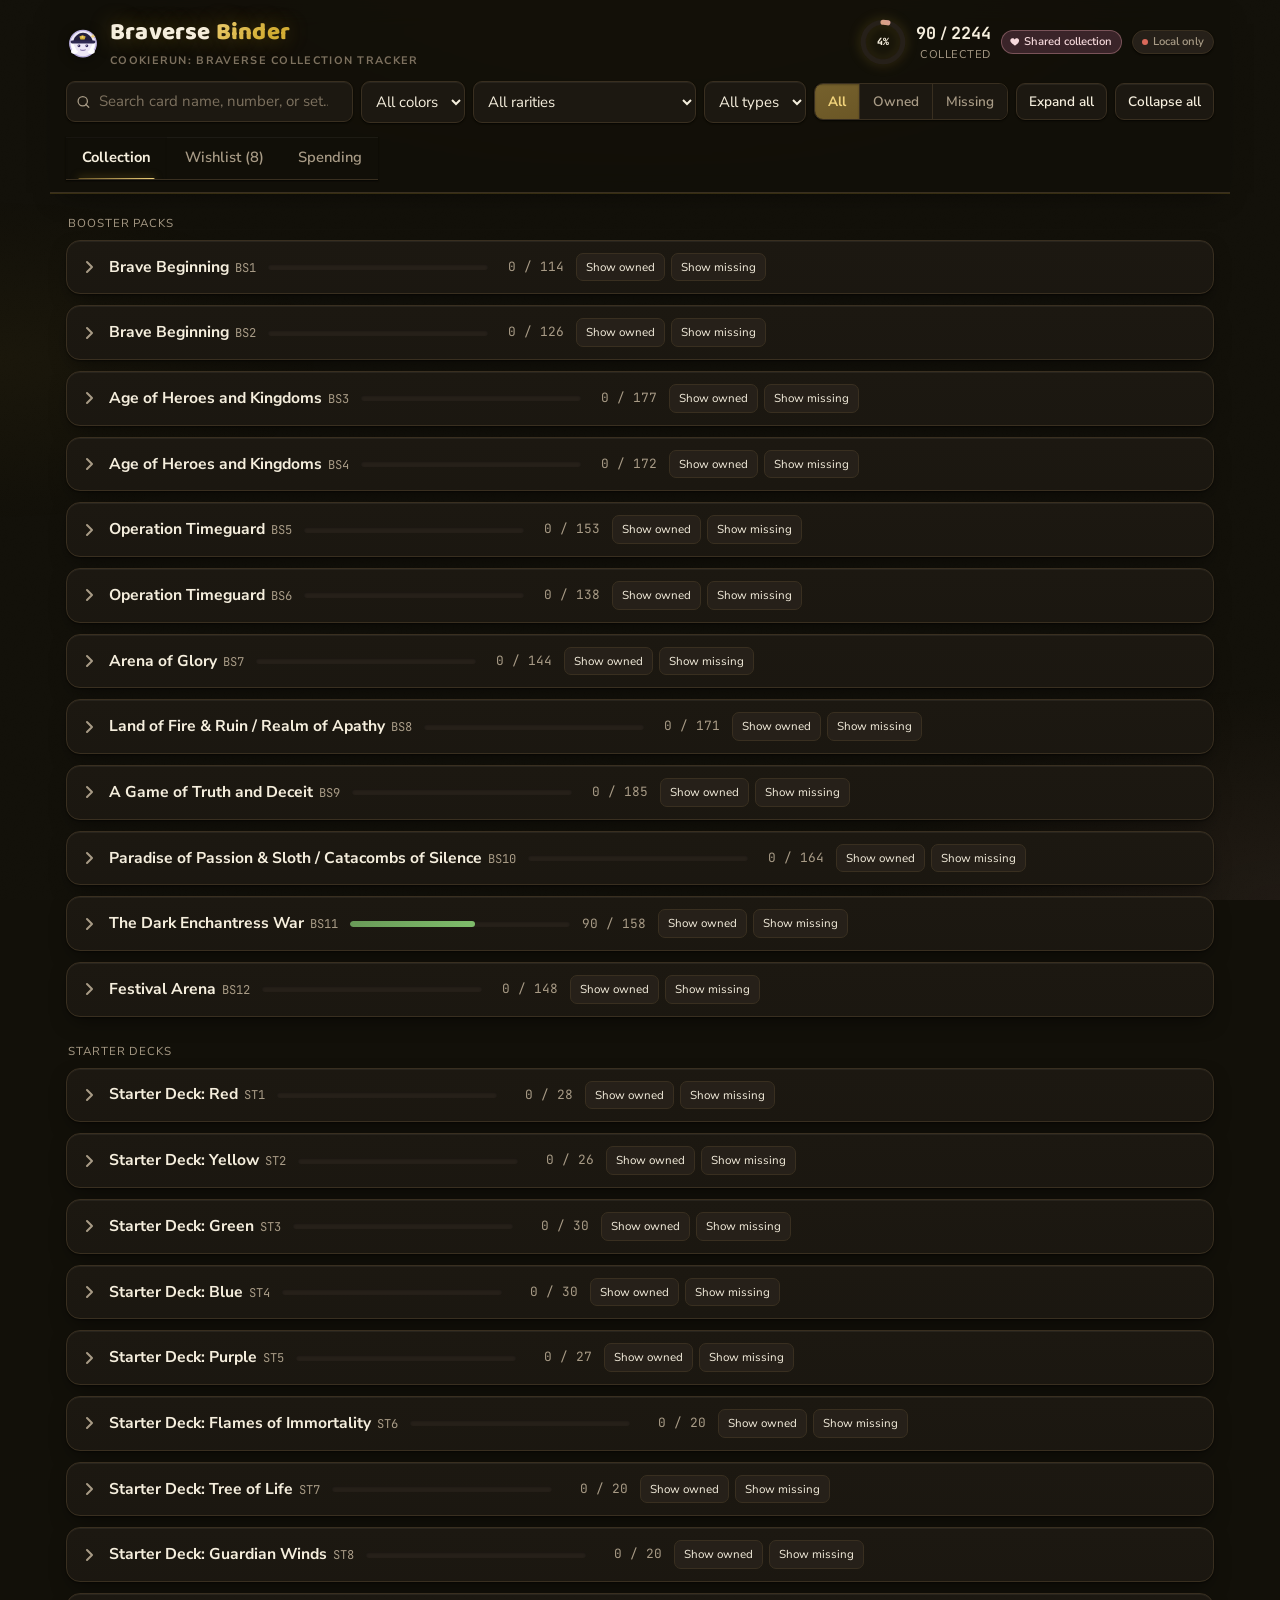
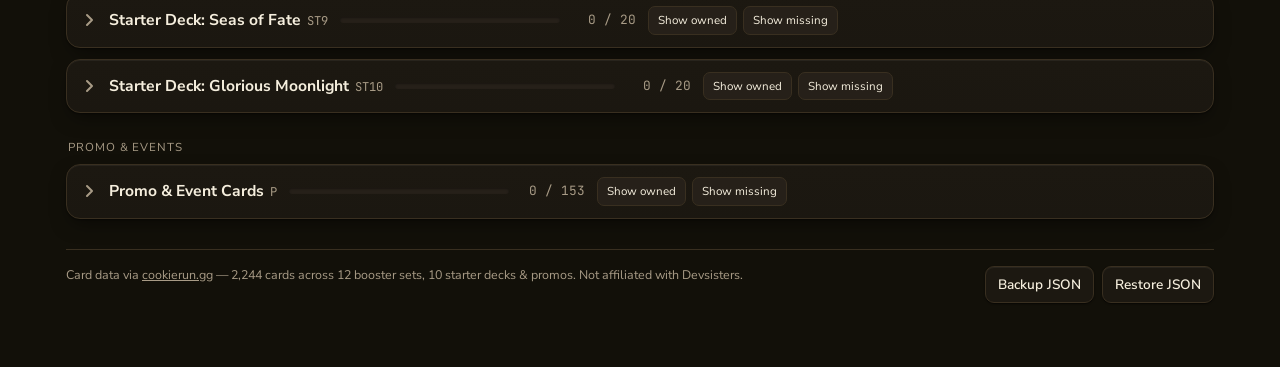
==== braverse-binder.html @ 27f6ea89 "Initial commit: Braverse Binder collection tracker CookieRun: Braverse TCG collection tracker with p" ====
<!doctype html>
<html lang="en">
<head>
<meta charset="UTF-8">
<meta name="viewport" content="width=device-width, initial-scale=1">
<title>Braverse Binder</title>
<link rel="preconnect" href="https://fonts.googleapis.com"><link rel="stylesheet" href="https://fonts.googleapis.com/css2?family=Baloo+2:wght@500;600;700;800&family=Nunito+Sans:ital,opsz,wght@0,6..12,400;0,6..12,600;0,6..12,700;0,6..12,800;1,6..12,600&family=JetBrains+Mono:wght@500;700&display=swap">
<style>
/* Braverse Binder -- a single deliberate "vault" theme: black and gold, like a
   glass display case rather than an adaptive light/dark UI. Foil and gem
   accents are designed to catch against this dark ground on purpose. */
:root {
  --bg: #121009;
  --surface: #1c1811;
  --surface-2: #262019;
  --surface-3: #2f2717;
  --ink: #f5eedd;
  --muted: #a89b86;
  --muted-2: #7d715f;
  --line: #392f20;
  --line-soft: #2a2317;
  --accent: #d4af37;
  --accent-hi: #f0d27a;
  --accent-ink: #201804;
  --accent-soft: #6b5726;
  --missing: #d9695a;
  --missing-soft: #3a201c;
  --owned: #7fbd6b;
  --owned-soft: #23301c;
  --focus: #e8c669;
  --radius: 14px;
  --radius-sm: 9px;
  --radius-lg: 18px;
  --c-red: #e0645a;
  --c-yellow: #e0aa3a;
  --c-green: #74b56a;
  --c-blue: #5f95d6;
  --c-purple: #a17ed1;
  --c-black: #7a7060;
  --c-colorless: #b3a794;
  --c-pure: #ecd88a;
  --accent-2: #d99aa0;
  --accent-2-ink: #f6d9dc;
  --accent-2-soft: #3a2429;

  /* Layered elevation system -- a soft contact shadow plus a longer, dimmer
     ambient throw, so raised surfaces read as sitting a real distance above
     the case floor rather than just outlined. Numbered by how far "up" the
     surface sits, not by which component uses it. */
  --e1: 0 1px 2px rgba(0,0,0,0.4), 0 1px 1px rgba(0,0,0,0.3);
  --e2: 0 1px 2px rgba(0,0,0,0.45), 0 8px 20px -6px rgba(0,0,0,0.55);
  --e3: 0 2px 4px rgba(0,0,0,0.4), 0 16px 36px -10px rgba(0,0,0,0.6);
  --e4: 0 4px 10px rgba(0,0,0,0.4), 0 28px 60px -16px rgba(0,0,0,0.65);
  /* A hairline top highlight, as if light is catching the top bevel of a
     glass case shelf -- inset shadows layered onto --e2/--e3 on key surfaces. */
  --sheen-top: inset 0 1px 0 rgba(255,255,255,0.05);
  --shadow: var(--e2);
  --ease-out: cubic-bezier(.16,1,.3,1);
}

* { box-sizing: border-box; }
html { color-scheme: dark; }

body {
  margin: 0;
  background: var(--bg);
  color: var(--ink);
  font-family: "Nunito Sans", -apple-system, BlinkMacSystemFont, "Segoe UI", sans-serif;
  font-size: 15px;
  line-height: 1.45;
  -webkit-font-smoothing: antialiased;
  position: relative;
}

/* A faint gold/rose glow behind the top of the page and the far corner --
   the display-case ambiance the color tokens promise but flat color alone
   doesn't deliver. Fixed and behind everything, so it never interferes
   with layout or scrolling. */
body::before {
  content: "";
  position: fixed;
  inset: 0;
  z-index: 0;
  pointer-events: none;
  background:
    radial-gradient(900px 420px at 50% -8%, color-mix(in srgb, var(--accent) 10%, transparent), transparent 62%),
    radial-gradient(700px 360px at 100% 100%, color-mix(in srgb, var(--accent-2) 7%, transparent), transparent 60%),
    radial-gradient(600px 300px at 0% 40%, color-mix(in srgb, var(--accent) 4%, transparent), transparent 55%);
}
/* A near-invisible grain over the whole case -- the difference between a
   flat color fill and something with actual material behind the glass.
   Kept extremely faint (3% opacity) so it reads as texture, not noise. */
body::after {
  content: "";
  position: fixed;
  inset: 0;
  z-index: 0;
  pointer-events: none;
  opacity: 0.035;
  mix-blend-mode: overlay;
  background-image: url("data:image/svg+xml;utf8,<svg xmlns='http://www.w3.org/2000/svg' width='180' height='180'><filter id='n'><feTurbulence type='fractalNoise' baseFrequency='0.9' numOctaves='2' stitchTiles='stitch'/><feColorMatrix type='saturate' values='0'/></filter><rect width='100%25' height='100%25' filter='url(%23n)'/></svg>");
}
#app { position: relative; z-index: 1; }

/* ---------- Scrollbar ---------- */
::selection { background: color-mix(in srgb, var(--accent) 45%, transparent); color: var(--ink); }
html { scrollbar-color: var(--surface-3) var(--bg); scrollbar-width: thin; }
::-webkit-scrollbar { width: 12px; height: 12px; }
::-webkit-scrollbar-track { background: var(--bg); }
::-webkit-scrollbar-thumb { background: var(--surface-3); border-radius: 999px; border: 3px solid var(--bg); }
::-webkit-scrollbar-thumb:hover { background: color-mix(in srgb, var(--accent-soft) 70%, var(--surface-3)); }

h1, h2, h3, .display {
  font-family: "Baloo 2", "Nunito Sans", sans-serif;
  font-weight: 700;
  text-wrap: balance;
  margin: 0;
}

.mono { font-family: "JetBrains Mono", ui-monospace, monospace; font-variant-numeric: tabular-nums; }

button, input, select { font: inherit; color: inherit; }

a { color: var(--accent-ink); }

/* ---------- Layout shell ---------- */
#app { max-width: 1180px; margin: 0 auto; padding: 0 16px 64px; }

.topbar {
  position: sticky;
  top: 0;
  z-index: 30;
  background: color-mix(in srgb, var(--bg) 86%, transparent);
  backdrop-filter: blur(14px) saturate(1.3);
  -webkit-backdrop-filter: blur(14px) saturate(1.3);
  border-bottom: 1px solid var(--line);
  /* a second, fainter gold hairline just under the main rule -- the thin
     double-rule of a display-case edge rather than a plain UI divider */
  box-shadow: 0 1px 0 color-mix(in srgb, var(--accent) 20%, transparent), 0 12px 24px -12px rgba(0,0,0,0.5);
  padding: 16px 16px 12px;
  margin: 0 -16px 22px;
}

.topbar-row {
  max-width: 1180px;
  margin: 0 auto;
  display: flex;
  align-items: center;
  gap: 16px;
  flex-wrap: wrap;
}

.brand {
  display: flex;
  align-items: center;
  gap: 10px;
  flex: 0 0 auto;
}

.brand-mark { width: 34px; height: 34px; flex: none; filter: drop-shadow(0 2px 6px rgba(0,0,0,0.45)); transition: transform 0.3s var(--ease-out); }
.brand:hover .brand-mark { transform: rotate(-6deg) scale(1.05); }

.brand-text h1 {
  font-size: 1.5rem;
  font-weight: 800;
  letter-spacing: 0.2px;
  color: var(--ink);
  text-shadow: 0 0 22px color-mix(in srgb, var(--accent) 35%, transparent);
}
.brand-text h1 .brand-accent {
  background: linear-gradient(135deg, var(--accent-hi), var(--accent) 65%);
  -webkit-background-clip: text;
  background-clip: text;
  color: transparent;
}
.brand-text .sub { font-size: 0.68rem; color: var(--muted-2); text-transform: uppercase; letter-spacing: 0.12em; font-weight: 700; margin-top: 2px; }

.progress-summary {
  display: flex;
  align-items: center;
  gap: 10px;
  margin-left: auto;
  flex: 0 0 auto;
}

.ring-wrap { position: relative; width: 46px; height: 46px; flex: none; filter: drop-shadow(0 0 6px color-mix(in srgb, var(--accent) 25%, transparent)); }
.ring { width: 100%; height: 100%; display: block; }
#ringFg { transition: stroke-dashoffset 0.5s var(--ease-out); }
.ring-pct {
  position: absolute;
  inset: 0;
  display: flex;
  align-items: center;
  justify-content: center;
  font-size: 0.62rem;
  font-weight: 800;
  color: var(--ink);
  pointer-events: none;
}

.progress-text { text-align: right; }
.progress-text .num { font-size: 1.05rem; font-weight: 700; }
.progress-text .num .mono { font-weight: 700; }
.progress-text .lbl { font-size: 0.7rem; color: var(--muted); text-transform: uppercase; letter-spacing: 0.05em; }

.sync-pill {
  font-size: 0.7rem;
  padding: 3px 9px;
  border-radius: 999px;
  background: var(--surface-2);
  border: 1px solid var(--line);
  color: var(--muted);
  white-space: nowrap;
  display: inline-flex;
  align-items: center;
  gap: 5px;
  font-weight: 600;
  box-shadow: var(--e1);
}
.sync-pill .dot { width: 6px; height: 6px; border-radius: 50%; background: var(--muted); }
.sync-pill[data-state="saved"] .dot { background: var(--owned); }
.sync-pill[data-state="saving"] .dot { background: var(--accent); animation: pulse 1s infinite ease-in-out; }
.sync-pill[data-state="local"] .dot { background: var(--missing); }
.sync-pill[data-state="viewonly"] .dot { background: var(--muted); }
@keyframes pulse { 0%,100%{opacity:1} 50%{opacity:.35} }

.couple-pill {
  font-size: 0.7rem;
  padding: 3px 9px 3px 8px;
  border-radius: 999px;
  background: var(--accent-2-soft);
  border: 1px solid color-mix(in srgb, var(--accent-2) 40%, transparent);
  color: var(--accent-2-ink);
  white-space: nowrap;
  display: inline-flex;
  align-items: center;
  gap: 4px;
  font-weight: 600;
}
.couple-pill svg { width: 10px; height: 10px; flex: none; }

.controls {
  max-width: 1180px;
  margin: 12px auto 0;
  display: flex;
  gap: 8px;
  flex-wrap: wrap;
  align-items: center;
}

.search-wrap { position: relative; flex: 1 1 220px; min-width: 160px; }
.search-wrap svg { position: absolute; left: 10px; top: 50%; transform: translateY(-50%); width: 15px; height: 15px; color: var(--muted); }
#search {
  width: 100%;
  padding: 9px 10px 9px 32px;
  border-radius: var(--radius-sm);
  border: 1px solid var(--line);
  background: var(--surface);
  color: var(--ink);
  box-shadow: var(--e1), var(--sheen-top);
  transition: border-color 0.15s var(--ease-out), box-shadow 0.15s var(--ease-out);
}
#search::placeholder { color: var(--muted-2); }
#search:hover { border-color: color-mix(in srgb, var(--accent) 35%, var(--line)); }
#search:focus-visible { outline: none; border-color: color-mix(in srgb, var(--accent) 55%, var(--line)); box-shadow: var(--e1), var(--sheen-top), 0 0 0 3px color-mix(in srgb, var(--focus) 22%, transparent); }

select.filter {
  padding: 9px 10px;
  border-radius: var(--radius-sm);
  border: 1px solid var(--line);
  background: var(--surface);
  color: var(--ink);
  cursor: pointer;
  box-shadow: var(--e1), var(--sheen-top);
  transition: border-color 0.15s var(--ease-out), box-shadow 0.15s var(--ease-out);
}
select.filter:hover { border-color: color-mix(in srgb, var(--accent) 35%, var(--line)); }
select.filter:focus-visible { outline: none; border-color: color-mix(in srgb, var(--accent) 55%, var(--line)); box-shadow: var(--e1), var(--sheen-top), 0 0 0 3px color-mix(in srgb, var(--focus) 22%, transparent); }

.seg {
  display: inline-flex;
  border: 1px solid var(--line);
  border-radius: var(--radius-sm);
  overflow: hidden;
  box-shadow: var(--e1), var(--sheen-top);
}
.seg button {
  border: none;
  background: var(--surface);
  color: var(--muted);
  padding: 8px 13px;
  cursor: pointer;
  border-right: 1px solid var(--line);
  font-size: 0.85rem;
  font-weight: 600;
  position: relative;
  transition: background-color 0.15s var(--ease-out), color 0.15s var(--ease-out);
}
.seg button:last-child { border-right: none; }
.seg button:hover { background: var(--surface-2); color: var(--ink); }
.seg button[aria-pressed="true"] {
  background: linear-gradient(160deg, color-mix(in srgb, var(--accent-soft) 92%, var(--accent-hi) 8%), var(--accent-soft));
  color: var(--accent-hi);
  font-weight: 700;
  box-shadow: inset 0 1px 2px rgba(0,0,0,0.25);
}
.seg button[aria-pressed="true"]:hover { background: color-mix(in srgb, var(--accent-soft) 85%, white 15%); }
.seg button:active { background: color-mix(in srgb, var(--accent-soft) 70%, black 10%); }
.seg button:focus-visible { outline: 2px solid var(--focus); outline-offset: -2px; }

.iconbtn {
  border: 1px solid var(--line);
  background: var(--surface);
  border-radius: var(--radius-sm);
  padding: 8px 12px;
  cursor: pointer;
  font-size: 0.85rem;
  font-weight: 600;
  display: inline-flex;
  align-items: center;
  gap: 6px;
  color: var(--ink);
  box-shadow: var(--e1), var(--sheen-top);
  transition: background-color 0.15s var(--ease-out), border-color 0.15s var(--ease-out), transform 0.15s var(--ease-out), box-shadow 0.2s var(--ease-out);
}
.iconbtn:hover { background: var(--surface-2); border-color: color-mix(in srgb, var(--accent) 40%, var(--line)); transform: translateY(-1px); box-shadow: var(--e2), var(--sheen-top); }
.iconbtn:active { transform: translateY(0) scale(0.98); box-shadow: var(--e1); background: var(--surface); }
.iconbtn:focus-visible { outline: none; box-shadow: var(--e1), 0 0 0 3px color-mix(in srgb, var(--focus) 25%, transparent); }

.iconbtn.accent {
  background: linear-gradient(160deg, var(--accent-hi), var(--accent) 65%);
  border-color: color-mix(in srgb, var(--accent) 70%, black 10%);
  color: var(--accent-ink);
  font-weight: 700;
  box-shadow: var(--e1), inset 0 1px 0 rgba(255,255,255,0.35);
}
.iconbtn.accent:hover { background: linear-gradient(160deg, color-mix(in srgb, var(--accent-hi) 108%, white), var(--accent-hi) 65%); border-color: color-mix(in srgb, var(--accent) 80%, black 5%); box-shadow: var(--e2), 0 6px 18px color-mix(in srgb, var(--accent) 45%, transparent), inset 0 1px 0 rgba(255,255,255,0.4); }
.iconbtn.accent:active { background: color-mix(in srgb, var(--accent) 82%, black 10%); box-shadow: var(--e1); }

/* ---------- Backup modal ---------- */
.modal-overlay {
  position: fixed;
  inset: 0;
  background: rgba(8, 6, 4, 0.78);
  backdrop-filter: blur(3px);
  -webkit-backdrop-filter: blur(3px);
  display: flex;
  align-items: center;
  justify-content: center;
  padding: 20px;
  z-index: 100;
  animation: modal-fade 0.2s var(--ease-out);
}
@keyframes modal-fade { from { opacity: 0; } to { opacity: 1; } }
.modal-overlay[hidden] { display: none; }
.modal {
  background: linear-gradient(180deg, var(--surface-2) 0%, var(--surface) 100%);
  border: 1px solid var(--line);
  border-radius: var(--radius-lg);
  box-shadow: var(--e4), var(--sheen-top);
  width: 100%;
  max-width: 520px;
  padding: 24px;
  display: flex;
  flex-direction: column;
  gap: 12px;
  animation: modal-pop 0.25s var(--ease-out);
}
@keyframes modal-pop { from { opacity: 0; transform: translateY(10px) scale(0.98); } to { opacity: 1; transform: translateY(0) scale(1); } }
.modal-head { display: flex; align-items: flex-start; justify-content: space-between; gap: 12px; }
.modal-head h2 { margin: 0; font-family: "Baloo 2", sans-serif; font-size: 1.05rem; color: var(--ink); }
.modal-close {
  background: none;
  border: none;
  color: var(--muted);
  font-size: 1.3rem;
  line-height: 1;
  cursor: pointer;
  padding: 2px 8px;
  border-radius: var(--radius-sm);
  transition: background-color 0.15s ease, color 0.15s ease;
}
.modal-close:hover { background: var(--surface-2); color: var(--ink); }
.modal-close:focus-visible { outline: 2px solid var(--focus); outline-offset: 1px; }
.modal-sub { margin: 0; font-size: 0.85rem; color: var(--muted); line-height: 1.5; }
.modal-textarea {
  width: 100%;
  min-height: 160px;
  resize: vertical;
  background: var(--bg);
  color: var(--ink);
  border: 1px solid var(--line);
  border-radius: var(--radius-sm);
  padding: 10px 12px;
  font-family: "JetBrains Mono", monospace;
  font-size: 0.78rem;
  line-height: 1.5;
}
.modal-textarea:focus-visible { outline: 2px solid var(--focus); outline-offset: 1px; }
.modal-actions { display: flex; justify-content: flex-end; gap: 8px; }

/* ---------- Groups & sets ---------- */
.group-label {
  font-size: 0.72rem;
  text-transform: uppercase;
  letter-spacing: 0.08em;
  color: var(--muted);
  margin: 26px 2px 8px;
}
.group-label:first-of-type { margin-top: 8px; }

.set {
  background: linear-gradient(180deg, var(--surface) 0%, color-mix(in srgb, var(--surface) 96%, black 4%) 100%);
  border: 1px solid var(--line);
  border-radius: var(--radius);
  margin-bottom: 11px;
  box-shadow: var(--e2), var(--sheen-top);
  overflow: hidden;
  transition: box-shadow 0.25s var(--ease-out), border-color 0.25s var(--ease-out);
}
.set:hover { box-shadow: var(--e3), var(--sheen-top); }
.set.complete {
  border-color: color-mix(in srgb, var(--accent-2) 40%, var(--line));
  box-shadow: var(--e2), var(--sheen-top), 0 0 0 1px color-mix(in srgb, var(--accent-2) 30%, transparent);
}
.set.complete:hover { box-shadow: var(--e3), var(--sheen-top), 0 0 0 1px color-mix(in srgb, var(--accent-2) 35%, transparent); }

.set-head {
  display: flex;
  align-items: center;
  gap: 12px;
  padding: 12px 14px;
  cursor: pointer;
  user-select: none;
  transition: background-color 0.15s ease;
}
.set-head:hover { background: var(--surface-2); }
.set-head:active { background: color-mix(in srgb, var(--surface-2) 80%, black 8%); }
.set-head:focus-visible { outline: 2px solid var(--focus); outline-offset: -2px; }

.chevron { width: 16px; height: 16px; flex: none; color: var(--muted); transition: transform 0.15s ease; }
.set.open .chevron { transform: rotate(90deg); }

.set-title { font-weight: 700; font-size: 0.98rem; }
.set-code { color: var(--muted); font-size: 0.76rem; margin-left: 6px; }

.set-complete-badge {
  display: none;
  align-items: center;
  gap: 4px;
  font-size: 0.66rem;
  font-weight: 700;
  letter-spacing: 0.02em;
  padding: 2px 8px;
  border-radius: 999px;
  margin-left: 8px;
  background: color-mix(in srgb, var(--accent-2) 20%, var(--surface));
  color: var(--accent-2-ink);
  border: 1px solid color-mix(in srgb, var(--accent-2) 45%, transparent);
  white-space: nowrap;
}
.set-complete-badge svg { width: 9px; height: 9px; flex: none; }
.set.complete .set-complete-badge { display: inline-flex; }

.set-bar-wrap { flex: 1 1 140px; max-width: 220px; }
.set-bar { height: 6px; border-radius: 999px; background: var(--surface-2); overflow: hidden; box-shadow: inset 0 1px 2px rgba(0,0,0,0.35); }
.set-bar > span { display: block; height: 100%; background: linear-gradient(90deg, color-mix(in srgb, var(--owned) 80%, black 10%), var(--owned)); border-radius: inherit; transition: width 0.35s var(--ease-out); }

.set-count { font-size: 0.8rem; color: var(--muted); white-space: nowrap; min-width: 64px; text-align: right; }

.set-actions { display: flex; gap: 6px; flex: none; }
.set-actions button {
  border: 1px solid var(--line);
  background: var(--surface-2);
  color: var(--ink);
  border-radius: 7px;
  padding: 5px 9px;
  font-size: 0.72rem;
  cursor: pointer;
  transition: background-color 0.15s ease, color 0.15s ease, border-color 0.15s ease, transform 0.12s ease;
}
.set-actions button:hover { background: var(--accent-soft); color: var(--accent-ink); border-color: transparent; transform: translateY(-1px); }
.set-actions button:active { transform: translateY(0); background: color-mix(in srgb, var(--accent-soft) 75%, black 10%); }
.set-actions button:focus-visible { outline: 2px solid var(--focus); outline-offset: 1px; }

.set-body { display: none; border-top: 1px solid var(--line); padding: 12px 14px 14px; }
.set.open .set-body { display: block; }

.card-grid {
  display: grid;
  grid-template-columns: repeat(auto-fill, minmax(118px, 1fr));
  gap: 8px;
}

.card-tile-wrap { transition: transform 0.22s var(--ease-out); perspective: 700px; }
.card-tile-wrap:hover { transform: translateY(-4px); }
.card-tile-wrap:has(.card-tile:active) { transform: translateY(-1px) scale(0.98); }

/* Subtle cursor-tracked 3D tilt on the rarest tier -- pairs with the foil
   sheen below so a legendary pull actually feels handled, not just clicked.
   --rx/--ry are set by wireFoilTracking() in app.js on pointermove and
   reset to 0deg on pointerout, so the card settles back flat when the
   cursor leaves. */
.card-tile[data-tier="high"] {
  transform: rotateX(var(--rx, 0deg)) rotateY(var(--ry, 0deg));
  transition: box-shadow 0.18s ease, border-color 0.18s ease, transform 0.18s ease-out;
}

.card-tile {
  position: relative;
  width: 100%;
  height: 100%;
  border: 1px solid var(--line);
  border-radius: 10px;
  background: var(--surface-2);
  padding: 0 0 8px;
  cursor: pointer;
  text-align: left;
  display: flex;
  flex-direction: column;
  gap: 3px;
  overflow: hidden;
  box-shadow: var(--e1);
  transition: box-shadow 0.2s var(--ease-out), border-color 0.2s var(--ease-out);
}
.card-tile-wrap:hover .card-tile { box-shadow: var(--e3); }
.card-tile:focus-visible { outline: none; box-shadow: var(--e2), 0 0 0 3px color-mix(in srgb, var(--focus) 30%, transparent); }
.card-tile[data-owned="true"] {
  background: var(--owned-soft);
  border-color: color-mix(in srgb, var(--owned) 45%, var(--line));
}
.card-tile[data-owned="true"] .tile-art { filter: none; }
/* A missing card reads like an empty binder pocket -- dimmed and desaturated
   rather than shown in full color -- so a page of cards separates owned
   from not-yet at a glance. Hovering lifts the dimming slightly, like
   tilting the pocket toward the light to check what's meant to go there. */
.card-tile:not([data-owned="true"]) .tile-art img {
  filter: grayscale(55%) brightness(0.76) contrast(0.96);
  transition: filter 0.25s ease;
}
.card-tile-wrap:hover .card-tile:not([data-owned="true"]) .tile-art img {
  filter: grayscale(30%) brightness(0.92) contrast(0.98);
}
.card-tile:not([data-owned="true"]) .tile-art { box-shadow: inset 0 0 0 1px rgba(0,0,0,0.3); }

/* A wishlisted card gets a pink border -- the same rose the heart badge
   already turns when it's tapped -- so a wanted card stands out in the grid
   at a glance, not just via the small corner icon. Outranks the plain and
   owned-state border colors above by specificity; on a UR+ tile this paints
   right at the card's own edge, layered just inside the rainbow rarity ring
   below, so both signals -- "rare" and "wanted" -- read at once. */
.card-tile-wrap:has(.tile-wish[data-wished="true"]) .card-tile {
  border-color: var(--accent-2);
}

/* Foil sheen for the top rarity tiers -- a diagonal sweep that catches on hover,
   so pulling (or hunting) a high-tier card reads as an occasion, not a checkbox. */
.card-tile[data-tier="high"][data-owned="true"] {
  box-shadow: 0 0 0 1px color-mix(in srgb, var(--accent) 55%, transparent);
}
.card-tile-wrap:hover .card-tile[data-tier="high"][data-owned="true"] {
  box-shadow: 0 0 0 1px color-mix(in srgb, var(--accent) 65%, transparent), 0 10px 24px color-mix(in srgb, var(--accent) 28%, transparent);
}
.card-tile[data-tier="high"] .tile-art { position: relative; }
/* Cursor-tracked holo spot -- follows the pointer (set as --mx/--my by JS)
   like light catching real foil as the card tilts. Sits under the diagonal
   sweep below, which still plays on hover regardless of pointer position. */
.card-tile[data-tier="high"] .tile-art::before {
  content: "";
  position: absolute; inset: 0;
  background: radial-gradient(90px 90px at var(--mx, 50%) var(--my, 50%), rgba(255,255,255,0.55), transparent 62%);
  opacity: 0;
  mix-blend-mode: overlay;
  pointer-events: none;
  transition: opacity 0.25s ease;
}
.card-tile-wrap:hover .card-tile[data-tier="high"] .tile-art::before { opacity: 1; }
.card-tile[data-tier="high"] .tile-art::after {
  content: "";
  position: absolute; inset: 0;
  background: linear-gradient(115deg, transparent 25%, rgba(255,255,255,0.65) 42%, rgba(255,255,255,0.15) 50%, transparent 65%);
  background-size: 240% 240%;
  background-position: 130% 130%;
  opacity: 0;
  mix-blend-mode: overlay;
  pointer-events: none;
  transition: opacity 0.22s ease, background-position 0.7s ease;
}
.card-tile-wrap:hover .card-tile[data-tier="high"] .tile-art::after {
  opacity: 1;
  background-position: -30% -30%;
}

/* Rainbow glow border for UR-and-above rarities -- a signal a lower tier
   never gets, so a legendary-or-better card reads as special from across a
   full page before you even check the rarity glyph, owned or not. The ring
   replaces the plain dark border every other card keeps below it. It's
   static at rest and only spins (a simple hue-rotate sweep) on the one tile
   you're actually hovering or keyboard-focusing -- up to ~450 of these can
   be on screen at once with "Expand all", and animating all of them
   simultaneously would be a lot of moving color for very little payoff. */
.card-tile[data-tier="high"] { border-color: transparent; }
.card-tile-wrap:has(.card-tile[data-tier="high"])::before,
.card-tile-wrap:has(.card-tile[data-tier="high"])::after {
  content: "";
  position: absolute;
  pointer-events: none;
  background: conic-gradient(from 0deg, #ff5f6d, #ffb648, #f4e04d, #6ee7a0, #4fc3f7, #a78bfa, #ff5f6d);
}
.card-tile-wrap:has(.card-tile[data-tier="high"])::before {
  inset: -2px;
  border-radius: 12px;
  padding: 2px;
  -webkit-mask: linear-gradient(#000 0 0) content-box, linear-gradient(#000 0 0);
  -webkit-mask-composite: xor;
  mask: linear-gradient(#000 0 0) content-box, linear-gradient(#000 0 0);
  mask-composite: exclude;
  opacity: 0.55;
  transition: opacity 0.25s ease;
}
.card-tile-wrap:has(.card-tile[data-tier="high"])::after {
  inset: -5px;
  border-radius: 15px;
  filter: blur(6px);
  opacity: 0.25;
  z-index: -1;
  transition: opacity 0.25s ease;
}
/* Owned rares get the fullest, brightest ring -- missing ones stay a little
   quieter (echoing the dimmed art on a missing tile) but still catch the eye
   as something worth hunting. */
.card-tile-wrap:has(.card-tile[data-tier="high"][data-owned="true"])::before { opacity: 0.95; }
.card-tile-wrap:has(.card-tile[data-tier="high"][data-owned="true"])::after { opacity: 0.5; }
.card-tile-wrap:hover:has(.card-tile[data-tier="high"])::before,
.card-tile-wrap:has(.card-tile[data-tier="high"]:focus-visible)::before {
  opacity: 1;
  animation: rainbow-spin 3s linear infinite;
}
.card-tile-wrap:hover:has(.card-tile[data-tier="high"])::after,
.card-tile-wrap:has(.card-tile[data-tier="high"]:focus-visible)::after {
  opacity: 0.6;
  animation: rainbow-spin-blur 3s linear infinite;
}
@keyframes rainbow-spin { to { filter: hue-rotate(360deg); } }
@keyframes rainbow-spin-blur { to { filter: blur(6px) hue-rotate(360deg); } }

.tile-art {
  width: 100%;
  aspect-ratio: 80 / 111;
  background: var(--line);
  overflow: hidden;
}
.tile-art img { width: 100%; height: 100%; object-fit: cover; display: block; }
.tile-art-empty {
  display: flex; align-items: center; justify-content: center;
  color: rgba(255,255,255,0.85); font-family: "Baloo 2", sans-serif; font-weight: 700; font-size: 1.6rem;
}

.tile-num { font-size: 0.65rem; color: var(--muted); padding: 6px 8px 0; display: flex; align-items: center; justify-content: space-between; gap: 4px; }
.tile-rarity-glyph { width: 9px; height: 9px; flex: none; }
.tile-rarity-glyph[data-tier="low"] { color: var(--muted); opacity: 0.55; }
.tile-rarity-glyph[data-tier="mid"] { color: var(--accent-soft); }
.tile-rarity-glyph[data-tier="high"] { color: var(--accent); filter: drop-shadow(0 0 2px color-mix(in srgb, var(--accent) 65%, transparent)); }
.tile-check {
  position: absolute; top: 6px; right: 6px;
  width: 19px; height: 19px; border-radius: 6px; border: 1.5px solid rgba(255,255,255,0.85);
  background: rgba(59,42,34,0.45); backdrop-filter: blur(2px);
  flex: none; display: flex; align-items: center; justify-content: center;
  box-shadow: 0 1px 3px rgba(0,0,0,0.25);
}
.card-tile[data-owned="true"] .tile-check { background: var(--owned); border-color: var(--owned); }
.tile-check svg { width: 12px; height: 12px; color: #fff; opacity: 0; }
.card-tile[data-owned="true"] .tile-check svg { opacity: 1; }

.card-tile-wrap { position: relative; }
.tile-wish {
  position: absolute; top: 6px; left: 6px; z-index: 2;
  width: 19px; height: 19px; border-radius: 6px; border: 1.5px solid rgba(255,255,255,0.85);
  background: rgba(59,42,34,0.45); backdrop-filter: blur(2px);
  padding: 0; margin: 0; cursor: pointer;
  display: flex; align-items: center; justify-content: center;
  box-shadow: 0 1px 3px rgba(0,0,0,0.25);
  color: #fff;
  transition: filter 0.12s ease, transform 0.12s ease, background-color 0.15s ease, border-color 0.15s ease;
}
.tile-wish svg { width: 11px; height: 11px; }
.tile-wish[data-wished="true"] { background: var(--accent-2); border-color: var(--accent-2); }
.tile-wish:hover { filter: brightness(1.15); transform: scale(1.12); }
.tile-wish:not([data-wished="true"]):hover { color: #ffd7dd; }
.tile-wish:active { transform: scale(0.92); }
.tile-wish:focus-visible { outline: 2px solid var(--focus); outline-offset: 1px; }

.card-tile:disabled,
.tile-wish:disabled,
.set-actions button:disabled,
.spend-row-del:disabled,
.spend-add-btn:disabled,
#importBtn:disabled {
  opacity: 0.5;
  cursor: not-allowed;
}
.field input:disabled { opacity: 0.6; cursor: not-allowed; }

.tile-name {
  font-size: 0.8rem; font-weight: 700; line-height: 1.25; padding: 0 8px;
  display: -webkit-box; -webkit-line-clamp: 2; -webkit-box-orient: vertical;
  overflow: hidden;
}

.tile-tags { display: flex; align-items: center; gap: 5px; margin-top: auto; flex-wrap: wrap; padding: 0 8px; }
.pip { width: 9px; height: 9px; border-radius: 50%; flex: none; box-shadow: 0 0 0 1px rgba(242,234,217,0.18); }
.rarity-pill {
  font-size: 0.62rem; font-weight: 700; letter-spacing: 0.02em;
  padding: 1.5px 6px; border-radius: 999px; background: var(--surface); border: 1px solid var(--line); color: var(--muted);
}
.rarity-pill[data-tier="high"] { color: var(--accent-ink); background: var(--accent-soft); border-color: transparent; }
.type-tag { font-size: 0.62rem; color: var(--muted); text-transform: capitalize; }

.empty-note { color: var(--muted); font-size: 0.85rem; padding: 8px 2px; }

/* ---------- Set-complete celebration ---------- */
.confetti-burst { position: fixed; width: 0; height: 0; pointer-events: none; z-index: 150; }
.confetti-piece {
  position: absolute; top: 0; left: 0;
  width: 6px; height: 6px; border-radius: 1px;
  animation: confetti-pop 0.8s ease-out forwards;
  animation-delay: var(--delay, 0ms);
}
@keyframes confetti-pop {
  0% { transform: translate(0, 0) rotate(0deg); opacity: 1; }
  100% { transform: translate(var(--dx, 0), var(--dy, -40px)) rotate(var(--dr, 180deg)); opacity: 0; }
}

/* ---------- Wishlist summary ---------- */
.wishlist-summary { margin-top: 30px; padding-top: 18px; border-top: 1px dashed var(--line); }
.wishlist-summary-head { display: flex; align-items: baseline; justify-content: space-between; gap: 10px; margin-bottom: 4px; }
.wishlist-summary-head .group-label { margin: 0; }
.wishlist-summary-count { font-size: 0.76rem; color: var(--muted); }
.wishlist-summary-note { font-size: 0.8rem; color: var(--muted); margin-bottom: 12px; }

footer {
  max-width: 1180px; margin: 30px auto 0; padding-top: 16px; border-top: 1px solid var(--line);
  color: var(--muted); font-size: 0.78rem; display: flex; justify-content: space-between; gap: 12px; flex-wrap: wrap;
}
footer a { color: var(--muted); text-decoration: underline; }

.io-actions { display:flex; gap:8px; }

/* ---------- Page transitions ---------- */
.page-enter { animation: page-fade-in 0.3s cubic-bezier(.22,.8,.4,1); }
@keyframes page-fade-in {
  from { opacity: 0; transform: translateY(8px); }
  to { opacity: 1; transform: translateY(0); }
}

/* ---------- View tabs ---------- */
/* Page-level navigation reads differently from a filter chip row: an
   underline indicator rather than a filled pill, so Collection / Wishlist /
   Spending feel like the app's actual pages rather than another toggle. */
.view-tabs {
  margin: 14px auto 0;
  max-width: 1180px;
  border: none;
  border-bottom: 1px solid var(--line);
  border-radius: 0;
  background: none;
  gap: 2px;
}
.view-tabs button {
  font-weight: 600;
  font-size: 0.92rem;
  padding: 10px 16px 11px;
  border-right: none;
  border-radius: 0;
  background: transparent;
  position: relative;
  color: var(--muted);
  transition: color 0.15s var(--ease-out);
}
.view-tabs button::after {
  content: "";
  position: absolute; left: 12px; right: 12px; bottom: -1px;
  height: 2px; border-radius: 2px 2px 0 0;
  background: transparent;
  box-shadow: none;
  transition: background-color 0.2s var(--ease-out), box-shadow 0.2s var(--ease-out), transform 0.2s var(--ease-out);
  transform: scaleX(0.6);
}
.view-tabs button:hover { color: var(--ink); background: transparent; }
.view-tabs button[aria-pressed="true"] { color: var(--ink); background: transparent; font-weight: 700; }
.view-tabs button[aria-pressed="true"]::after {
  background: linear-gradient(90deg, var(--accent-soft), var(--accent-hi));
  box-shadow: 0 0 8px color-mix(in srgb, var(--accent) 55%, transparent);
  transform: scaleX(1);
}
.view-tabs button:active { background: transparent; }

/* ---------- Spending: KPIs ---------- */
.spend-kpis {
  display: grid;
  grid-template-columns: repeat(3, 1fr);
  gap: 10px;
  margin-bottom: 14px;
}
.stat-tile {
  position: relative;
  background: linear-gradient(180deg, var(--surface) 0%, color-mix(in srgb, var(--surface) 96%, black 4%) 100%);
  border: 1px solid var(--line);
  border-radius: var(--radius);
  box-shadow: var(--e2), var(--sheen-top);
  padding: 15px 17px;
  overflow: hidden;
  transition: box-shadow 0.25s var(--ease-out), transform 0.25s var(--ease-out);
}
.stat-tile:hover { box-shadow: var(--e3), var(--sheen-top); transform: translateY(-1px); }
.stat-tile::before {
  content: "";
  position: absolute; top: 0; left: 0; right: 0; height: 2px;
  background: linear-gradient(90deg, transparent, var(--accent), transparent);
  opacity: 0.55;
}
.stat-label { font-size: 0.72rem; text-transform: uppercase; letter-spacing: 0.07em; color: var(--muted); margin-bottom: 7px; font-weight: 600; }
.stat-value { font-size: 1.8rem; font-weight: 800; font-family: "Baloo 2", "Nunito Sans", sans-serif; color: var(--ink); letter-spacing: 0.2px; }

/* ---------- Spending: cards ---------- */
.spend-card {
  background: linear-gradient(180deg, var(--surface) 0%, color-mix(in srgb, var(--surface) 96%, black 4%) 100%);
  border: 1px solid var(--line);
  border-radius: var(--radius);
  box-shadow: var(--e2), var(--sheen-top);
  padding: 17px 17px 15px;
  margin-bottom: 14px;
}
.spend-card-head { margin-bottom: 9px; }
.spend-card-head h2 { font-size: 1.04rem; letter-spacing: 0.1px; }
.spend-card-sub { font-size: 0.76rem; color: var(--muted); margin-top: 2px; }

/* ---------- Charts ---------- */
.chart-wrap { position: relative; width: 100%; }
.chart-svg { width: 100%; height: auto; display: block; overflow: visible; }
.chart-grid line { stroke: var(--line); stroke-width: 1; shape-rendering: crispEdges; }
.chart-baseline { stroke: var(--muted); stroke-width: 1; opacity: 0.5; }
.chart-axis-label { fill: var(--muted); font-size: 10px; }
.chart-area { fill: color-mix(in srgb, var(--accent) 12%, transparent); }
.chart-line { fill: none; stroke: var(--accent); stroke-width: 2; stroke-linejoin: round; stroke-linecap: round; }
.chart-dot { fill: var(--accent); stroke: var(--surface); stroke-width: 2; }
.chart-end-label { fill: var(--ink); font-size: 11px; font-weight: 700; }
.chart-crosshair { stroke: var(--muted); stroke-width: 1; pointer-events: none; opacity: 0; }
.chart-hover-dot { fill: var(--accent); stroke: var(--surface); stroke-width: 2; pointer-events: none; opacity: 0; }
.chart-hit { fill: transparent; }
.chart-bar { fill: var(--accent); transition: fill 0.1s ease, opacity 0.1s ease; }
.chart-bar.hovered { fill: var(--accent-ink); }
.chart-bar-hit { fill: transparent; cursor: pointer; }
.chart-empty { display: flex; align-items: center; justify-content: center; min-height: 160px; color: var(--muted); font-size: 0.85rem; text-align: center; padding: 20px; }

.chart-tooltip {
  position: absolute;
  pointer-events: none;
  background: var(--ink);
  color: var(--surface);
  border-radius: 8px;
  padding: 7px 10px;
  font-size: 0.76rem;
  box-shadow: 0 4px 14px rgba(0,0,0,0.25);
  opacity: 0;
  transform: translate(-50%, -100%);
  white-space: nowrap;
  z-index: 5;
  transition: opacity 0.08s ease;
}
.chart-tooltip.visible { opacity: 1; }
.chart-tooltip-title { font-weight: 700; margin-bottom: 3px; opacity: 0.85; }
.chart-tooltip-row { display: flex; align-items: center; gap: 6px; }
.chart-tooltip-label { opacity: 0.8; }
.chart-tooltip-value { font-weight: 800; margin-left: auto; font-family: "JetBrains Mono", ui-monospace, monospace; }

/* ---------- Spending: form ---------- */
.spend-form { display: flex; gap: 10px; flex-wrap: wrap; align-items: end; }
.field { display: flex; flex-direction: column; gap: 4px; }
.field label { font-size: 0.72rem; color: var(--muted); text-transform: uppercase; letter-spacing: 0.04em; }
.field input {
  padding: 8px 10px;
  border-radius: var(--radius-sm);
  border: 1px solid var(--line);
  background: var(--surface-2);
  color: var(--ink);
  min-width: 0;
}
.field input:focus-visible { outline: 2px solid var(--focus); outline-offset: 1px; }
.field-grow { flex: 1 1 200px; }
.spend-add-btn {
  background: var(--accent); color: var(--accent-ink); border-color: transparent; font-weight: 700; align-self: end;
  transition: background-color 0.15s ease, transform 0.12s ease, box-shadow 0.18s ease;
}
.spend-add-btn:hover {
  background: color-mix(in srgb, var(--accent) 92%, white 8%);
  transform: translateY(-1px);
  box-shadow: 0 6px 16px color-mix(in srgb, var(--accent) 45%, transparent);
}
.spend-add-btn:active {
  transform: translateY(0);
  background: color-mix(in srgb, var(--accent) 88%, black 12%);
  box-shadow: none;
}

/* ---------- Spending: history list ---------- */
.spend-list { display: flex; flex-direction: column; }
.spend-row {
  display: flex;
  align-items: center;
  gap: 12px;
  padding: 9px 2px;
  border-bottom: 1px solid var(--line);
}
.spend-row:last-child { border-bottom: none; }
.spend-row-date { font-family: "JetBrains Mono", ui-monospace, monospace; font-variant-numeric: tabular-nums; font-size: 0.78rem; color: var(--muted); flex: 0 0 auto; min-width: 78px; }
.spend-row-note { flex: 1 1 auto; font-size: 0.88rem; overflow: hidden; text-overflow: ellipsis; white-space: nowrap; }
.spend-row-amount { font-family: "JetBrains Mono", ui-monospace, monospace; font-variant-numeric: tabular-nums; font-weight: 700; flex: 0 0 auto; }
.spend-row-del {
  flex: none;
  border: none;
  background: transparent;
  color: var(--muted);
  cursor: pointer;
  padding: 4px 6px;
  border-radius: 6px;
  font-size: 0.9rem;
  line-height: 1;
  transition: background-color 0.15s ease, color 0.15s ease, transform 0.12s ease;
}
.spend-row-del:hover { background: var(--missing-soft); color: var(--missing); transform: scale(1.1); }
.spend-row-del:active { transform: scale(0.94); }
.spend-row-del:focus-visible { outline: 2px solid var(--focus); outline-offset: 1px; }

@media (max-width: 640px) {
  /* The sticky header was eating ~46% of a phone's vertical space (377px of
     812px) before this pass -- four loosely-packed control rows plus full
     desktop padding. Tightened throughout so more of the screen is actually
     cards, while every control stays reachable and full-size for touch. */
  .topbar { padding: 10px 16px 8px; margin-bottom: 14px; }
  .topbar-row { gap: 10px; }
  .ring-wrap { display: none; }
  .brand svg, .brand-mark { width: 28px; height: 28px; }
  .brand-text h1 { font-size: 1.18rem; }
  .brand-text .sub { font-size: 0.62rem; }
  .progress-text { text-align: right; }
  .progress-text .lbl { display: none; }
  .progress-text .num { font-size: 0.85rem; }
  .couple-pill { display: none; }
  .set-bar-wrap { display: none; }
  .card-grid { grid-template-columns: repeat(auto-fill, minmax(100px, 1fr)); gap: 10px; }
  footer { flex-direction: column; }
  .spend-kpis { grid-template-columns: 1fr; }
  .spend-form { flex-direction: column; align-items: stretch; }
  .field-grow { flex: 1 1 auto; }
  .spend-add-btn { align-self: stretch; text-align: center; }
  .spend-row-note { white-space: normal; }

  /* Set rows: let the mark-owned/missing actions wrap to their own full-width
     row instead of being clipped by the card's overflow:hidden. */
  .set-head { flex-wrap: wrap; row-gap: 10px; }
  .set-count { margin-left: auto; }
  .set-actions { flex: 1 1 100%; gap: 8px; }
  .set-actions button { flex: 1 1 0; padding: 10px 8px; font-size: 0.78rem; }

  /* Controls: pack search / the three filter selects / the ownership seg /
     expand-collapse into four deliberate, evenly-filled rows instead of
     whatever the browser's default flex-wrap happened to produce (which
     stranded "Collapse all" alone on its own row). Heights are trimmed but
     every target stays >=40px tall for touch. */
  .controls { margin-top: 8px; gap: 6px; }
  .search-wrap { flex: 1 1 100%; }
  select.filter { flex: 1 1 0; min-width: 0; }
  .ownership-seg { flex: 1 1 100%; }
  .ownership-seg button { flex: 1 1 0; }
  #expandAllBtn, #collapseAllBtn { flex: 1 1 0; }
  .view-tabs { margin-top: 10px; }
  .view-tabs button { padding: 9px 12px 10px; font-size: 0.88rem; }

  /* Bigger touch targets throughout */
  .iconbtn { padding: 9px 10px; font-size: 0.82rem; }
  .seg button { padding: 9px 8px; font-size: 0.82rem; }
  #search, select.filter { padding: 9px 9px 9px 30px; font-size: 0.85rem; }
  select.filter { padding: 9px 6px; }

  /* The owned-checkbox and wishlist-heart corner buttons were a 19x19px
     target -- well under the ~40px minimum a thumb can hit reliably. Sized
     up on mobile specifically; a 152px-wide tile (2-per-row layout) has
     plenty of room for both at this size without them touching. */
  .tile-check, .tile-wish { width: 28px; height: 28px; border-radius: 8px; }
  .tile-check svg, .tile-wish svg { width: 15px; height: 15px; }
  .spend-row-del { padding: 8px 10px; font-size: 1rem; }
  .spend-row { gap: 8px; }
}

@media (prefers-reduced-motion: reduce) {
  * { animation-duration: 0.001ms !important; transition-duration: 0.001ms !important; }
  .card-tile[data-tier="high"] { transform: none !important; }
}

</style>
</head>
<body>
<script id="cr-state" type="application/json">{"owned": ["BS11-089@2", "BS11-032@1", "BS11-089", "BS11-070", "BS11-034", "BS11-015", "BS11-050", "BS11-087", "BS11-053", "BS11-017", "BS11-114", "BS11-033", "BS11-032", "BS11-028", "BS11-045", "BS11-062", "BS11-108", "BS11-110", "BS11-106", "BS11-027", "BS11-029", "BS11-084", "BS11-012", "BS11-009", "BS11-081", "BS11-065", "BS11-047", "BS11-097", "BS11-098", "BS11-099", "BS11-094", "BS11-056", "BS11-038", "BS11-006", "BS11-077", "BS11-074", "BS11-078", "BS11-076", "BS11-075", "BS11-059", "BS11-023", "BS11-024", "BS11-020", "BS11-022", "BS11-026", "BS11-037", "BS11-040", "BS11-042", "BS11-039", "BS11-041", "BS11-043", "BS11-044", "BS11-004", "BS11-003", "BS11-008", "BS11-021", "BS11-101", "BS11-093", "BS11-092", "BS11-095", "BS11-102", "BS11-103", "BS11-100", "BS11-105", "BS11-104", "BS11-079", "BS11-058", "BS11-061", "BS11-057", "BS11-064", "BS11-080", "BS11-031", "BS11-030", "BS11-049", "BS11-109", "BS11-107", "BS11-082", "BS11-066", "BS11-046", "BS11-013", "BS11-010", "BS11-048", "BS11-083", "BS11-011", "BS11-096", "BS11-073", "BS11-055", "BS11-005", "BS11-067", "BS11-111"], "spending": [{"id": "s_mtl8kx4bs6sw8", "date": "2026-09-02", "amount": 55, "note": "The Dark Enchantress War - BS11"}], "wishlist": ["BS12-100", "BS12-099", "BS12-098", "BS12-097", "BS12-096", "BS12-095", "BS2-063@1", "BS2-063"]}</script>
<div id="app">
  <div class="topbar">
    <div class="topbar-row">
      <div class="brand">
        <svg class="brand-mark" viewBox="0 0 32 32" fill="none" xmlns="http://www.w3.org/2000/svg" aria-hidden="true">
          <!-- Original mark: a small witch-cookie silhouette -- dark
               brimmed hat with a gold star pin, fluffy pale hair, and a
               sparkle accent -- an original drawing echoing the "wizard
               cookie with a starlit wand" archetype rather than any one
               character's actual artwork. -->
          <circle cx="16" cy="17.5" r="12.5" fill="#EDE7F6"/>
          <circle cx="16" cy="17.5" r="12.5" stroke="#B9AEDE" stroke-width="1.2"/>
          <!-- fluffy hair peeking from under the hat brim -->
          <path d="M6.2 16.4c-1.1 2.6-.4 5 1.6 6.4-1.3.2-2.4 1.3-2.2 2.8 1.8 1.2 3.9.9 5-.6" stroke="#FFFFFF" stroke-width="1.6" stroke-linecap="round" stroke-linejoin="round" fill="#FFFFFF" opacity="0.95"/>
          <path d="M25.6 16.6c1.1 2.6.4 4.9-1.5 6.3 1.3.2 2.3 1.3 2.1 2.7-1.8 1.2-3.8.9-4.9-.5" stroke="#FFFFFF" stroke-width="1.6" stroke-linecap="round" stroke-linejoin="round" fill="#FFFFFF" opacity="0.95"/>
          <!-- witch hat -->
          <path d="M7 14.6c1.4-4.4 5-7.3 9-7.3s7.6 2.9 9 7.3c.2.7-.3 1.3-1 1.3H8c-.7 0-1.2-.6-1-1.3Z" fill="#241F3D"/>
          <path d="M5.6 14.7h20.8c.9 0 1.5.9 1.1 1.7-.3.6-.9.9-1.5.9H6c-.6 0-1.2-.3-1.5-.9-.4-.8.2-1.7 1.1-1.7Z" fill="#2E2851"/>
          <path d="M12.6 10.8l2.9-1.1 3 1.1-1 2.9h-3.9l-1-2.9Z" fill="var(--accent)"/>
          <circle cx="15.5" cy="11.2" r="0.9" fill="var(--accent-hi)"/>
          <!-- sparkly eyes -->
          <circle cx="12.2" cy="19.6" r="1.35" fill="#3A2E63"/>
          <circle cx="19.6" cy="19.6" r="1.35" fill="#3A2E63"/>
          <circle cx="11.8" cy="19.1" r="0.42" fill="#fff"/>
          <circle cx="19.2" cy="19.1" r="0.42" fill="#fff"/>
          <path d="M13.7 23.4c.8.7 3.6.7 4.4 0" stroke="#8A7BAE" stroke-width="1.1" stroke-linecap="round" fill="none"/>
          <!-- floating star sparkle accent -->
          <path d="M25.4 8.2l.7 1.7 1.7.7-1.7.7-.7 1.7-.7-1.7-1.7-.7 1.7-.7.7-1.7Z" fill="var(--accent-hi)"/>
        </svg>
        <div class="brand-text">
          <h1>Braverse <span class="brand-accent">Binder</span></h1>
          <div class="sub">CookieRun: Braverse collection tracker</div>
        </div>
      </div>
      <div class="progress-summary">
        <div class="ring-wrap">
          <svg class="ring" viewBox="0 0 36 36" aria-hidden="true">
            <defs>
              <linearGradient id="ringGrad" x1="0%" y1="0%" x2="100%" y2="100%">
                <stop offset="0%" style="stop-color:var(--accent)"></stop>
                <stop offset="100%" style="stop-color:var(--accent-2)"></stop>
              </linearGradient>
            </defs>
            <circle cx="18" cy="18" r="15.5" fill="none" stroke="var(--surface-2)" stroke-width="4"></circle>
            <circle id="ringFg" cx="18" cy="18" r="15.5" fill="none" stroke="url(#ringGrad)" stroke-width="4" stroke-linecap="round" transform="rotate(-90 18 18)"></circle>
          </svg>
          <span class="ring-pct mono" id="ringPct" aria-hidden="true">0%</span>
        </div>
        <div class="progress-text">
          <div class="num"><span id="ownedCount" class="mono">0</span> / <span id="totalCount" class="mono">2244</span></div>
          <div class="lbl">Collected</div>
        </div>
        <span class="couple-pill" title="Built for the two of you to fill in together"><svg viewBox="0 0 16 16" fill="currentColor" aria-hidden="true"><path d="M8 13.8s-5.6-3.35-7.2-6.55C-.2 4.9 1.2 2.4 3.8 2.1c1.5-.17 2.9.6 3.7 1.85.8-1.25 2.2-2.02 3.7-1.85 2.6.3 4 2.8 3 5.15C13.6 10.45 8 13.8 8 13.8z"/></svg>Shared collection</span>
        <span id="syncPill" class="sync-pill" data-state="local"><span class="dot"></span><span id="syncLabel">Local only</span></span>
      </div>
    </div>
    <div class="controls">
      <div class="search-wrap">
        <svg viewBox="0 0 20 20" fill="none" stroke="currentColor" stroke-width="1.7"><circle cx="9" cy="9" r="6.2"/><path d="M17 17l-4-4" stroke-linecap="round"/></svg>
        <input id="search" type="search" placeholder="Search card name, number, or set…" autocomplete="off">
      </div>
      <select id="filterColor" class="filter" aria-label="Filter by color">
        <option value="">All colors</option>
      </select>
      <select id="filterRarity" class="filter" aria-label="Filter by rarity">
        <option value="">All rarities</option>
      </select>
      <select id="filterType" class="filter" aria-label="Filter by type">
        <option value="">All types</option>
      </select>
      <div class="seg ownership-seg" role="group" aria-label="Ownership filter">
        <button type="button" data-view="all" aria-pressed="true">All</button>
        <button type="button" data-view="owned" aria-pressed="false">Owned</button>
        <button type="button" data-view="missing" aria-pressed="false">Missing</button>
      </div>
      <button type="button" class="iconbtn" id="expandAllBtn">Expand all</button>
      <button type="button" class="iconbtn" id="collapseAllBtn">Collapse all</button>
    </div>
    <nav class="seg view-tabs" id="viewTabs" role="tablist" aria-label="Page">
      <button type="button" data-tab="collection" role="tab" aria-pressed="true">Collection</button>
      <button type="button" data-tab="wishlist" role="tab" aria-pressed="false" id="navWishlistTab">Wishlist</button>
      <button type="button" data-tab="spending" role="tab" aria-pressed="false">Spending</button>
    </nav>
  </div>

  <div id="collectionView">
    <div id="sets"></div>
    <div id="wishlistSummary" class="wishlist-summary" hidden>
      <div class="wishlist-summary-head">
        <span class="group-label">Wishlist summary</span>
        <span class="wishlist-summary-count mono" id="wishlistSummaryCount"></span>
      </div>
      <div class="wishlist-summary-note">Every card on the list in one flat view — no set grouping, handy as a shopping list.</div>
      <div class="card-grid" id="wishlistSummaryGrid"></div>
    </div>
  </div>

  <div id="spendingView" hidden>
    <div class="spend-kpis">
      <div class="stat-tile">
        <div class="stat-label">Total spent</div>
        <div class="stat-value" id="spendTotal">$0.00</div>
      </div>
      <div class="stat-tile">
        <div class="stat-label">Purchases logged</div>
        <div class="stat-value" id="spendCount">0</div>
      </div>
      <div class="stat-tile">
        <div class="stat-label">Average per purchase</div>
        <div class="stat-value" id="spendAvg">$0.00</div>
      </div>
    </div>

    <div class="spend-card">
      <div class="spend-card-head">
        <h2>Spending over time</h2>
        <div class="spend-card-sub">Running total since your first logged purchase</div>
      </div>
      <div class="chart-wrap" id="cumulativeChartWrap"></div>
    </div>

    <div class="spend-card">
      <div class="spend-card-head">
        <h2>Spending by month</h2>
        <div class="spend-card-sub">How much you've put in each month</div>
      </div>
      <div class="chart-wrap" id="monthlyChartWrap"></div>
    </div>

    <div class="spend-card">
      <div class="spend-card-head"><h2>Log a purchase</h2></div>
      <form id="spendForm" class="spend-form">
        <div class="field">
          <label for="spendDate">Date</label>
          <input type="date" id="spendDate" required>
        </div>
        <div class="field">
          <label for="spendAmount">Amount ($)</label>
          <input type="number" id="spendAmount" step="0.01" min="0" placeholder="0.00" required>
        </div>
        <div class="field field-grow">
          <label for="spendNote">What was it?</label>
          <input type="text" id="spendNote" placeholder="e.g. BS12 booster box" maxlength="80" autocomplete="off">
        </div>
        <button type="submit" class="iconbtn spend-add-btn">Add purchase</button>
      </form>
    </div>

    <div class="spend-card">
      <div class="spend-card-head"><h2>Purchase history</h2></div>
      <div id="spendList" class="spend-list"></div>
    </div>
  </div>

  <footer>
    <div>Card data via <a href="https://cookierun.gg/" target="_blank" rel="noopener">cookierun.gg</a> — 2,244 cards across 12 booster sets, 10 starter decks &amp; promos. Not affiliated with Devsisters.</div>
    <div class="io-actions">
      <button type="button" class="iconbtn" id="exportBtn">Backup JSON</button>
      <button type="button" class="iconbtn" id="importBtn">Restore JSON</button>
      <input type="file" id="importFile" accept="application/json" hidden>
    </div>
  </footer>

  <div class="modal-overlay" id="backupOverlay" hidden>
    <div class="modal" role="dialog" aria-modal="true" aria-labelledby="backupModalTitle">
      <div class="modal-head">
        <h2 id="backupModalTitle">Backup your collection</h2>
        <button type="button" class="modal-close" id="backupCloseBtn" aria-label="Close">&times;</button>
      </div>
      <p class="modal-sub">Copy this and save it somewhere safe — a note, an email to yourself. Paste it back in any time with <strong>Restore JSON</strong> to reload your collection.</p>
      <textarea id="backupText" class="modal-textarea" readonly spellcheck="false"></textarea>
      <div class="modal-actions">
        <button type="button" class="iconbtn" id="backupDoneBtn">Done</button>
        <button type="button" class="iconbtn accent" id="backupCopyBtn">Copy to clipboard</button>
      </div>
    </div>
  </div>
</div>

<script id="applogic">(function(){
"use strict";
var SELF_SRC = document.currentScript ? document.currentScript.textContent : "";

/* ===== Static template fragments (used to republish this artifact) ===== */
var PART_A = "<!doctype html>\n<html lang=\"en\">\n<head>\n<meta charset=\"UTF-8\">\n<meta name=\"viewport\" content=\"width=device-width, initial-scale=1\">\n<title>Braverse Binder</title>\n<link rel=\"preconnect\" href=\"https://fonts.googleapis.com\"><link rel=\"stylesheet\" href=\"https://fonts.googleapis.com/css2?family=Baloo+2:wght@500;600;700;800&family=Nunito+Sans:ital,opsz,wght@0,6..12,400;0,6..12,600;0,6..12,700;0,6..12,800;1,6..12,600&family=JetBrains+Mono:wght@500;700&display=swap\">\n<style>\n/* Braverse Binder -- a single deliberate \"vault\" theme: black and gold, like a\n   glass display case rather than an adaptive light/dark UI. Foil and gem\n   accents are designed to catch against this dark ground on purpose. */\n:root {\n  --bg: #121009;\n  --surface: #1c1811;\n  --surface-2: #262019;\n  --surface-3: #2f2717;\n  --ink: #f5eedd;\n  --muted: #a89b86;\n  --muted-2: #7d715f;\n  --line: #392f20;\n  --line-soft: #2a2317;\n  --accent: #d4af37;\n  --accent-hi: #f0d27a;\n  --accent-ink: #201804;\n  --accent-soft: #6b5726;\n  --missing: #d9695a;\n  --missing-soft: #3a201c;\n  --owned: #7fbd6b;\n  --owned-soft: #23301c;\n  --focus: #e8c669;\n  --radius: 14px;\n  --radius-sm: 9px;\n  --radius-lg: 18px;\n  --c-red: #e0645a;\n  --c-yellow: #e0aa3a;\n  --c-green: #74b56a;\n  --c-blue: #5f95d6;\n  --c-purple: #a17ed1;\n  --c-black: #7a7060;\n  --c-colorless: #b3a794;\n  --c-pure: #ecd88a;\n  --accent-2: #d99aa0;\n  --accent-2-ink: #f6d9dc;\n  --accent-2-soft: #3a2429;\n\n  /* Layered elevation system -- a soft contact shadow plus a longer, dimmer\n     ambient throw, so raised surfaces read as sitting a real distance above\n     the case floor rather than just outlined. Numbered by how far \"up\" the\n     surface sits, not by which component uses it. */\n  --e1: 0 1px 2px rgba(0,0,0,0.4), 0 1px 1px rgba(0,0,0,0.3);\n  --e2: 0 1px 2px rgba(0,0,0,0.45), 0 8px 20px -6px rgba(0,0,0,0.55);\n  --e3: 0 2px 4px rgba(0,0,0,0.4), 0 16px 36px -10px rgba(0,0,0,0.6);\n  --e4: 0 4px 10px rgba(0,0,0,0.4), 0 28px 60px -16px rgba(0,0,0,0.65);\n  /* A hairline top highlight, as if light is catching the top bevel of a\n     glass case shelf -- inset shadows layered onto --e2/--e3 on key surfaces. */\n  --sheen-top: inset 0 1px 0 rgba(255,255,255,0.05);\n  --shadow: var(--e2);\n  --ease-out: cubic-bezier(.16,1,.3,1);\n}\n\n* { box-sizing: border-box; }\nhtml { color-scheme: dark; }\n\nbody {\n  margin: 0;\n  background: var(--bg);\n  color: var(--ink);\n  font-family: \"Nunito Sans\", -apple-system, BlinkMacSystemFont, \"Segoe UI\", sans-serif;\n  font-size: 15px;\n  line-height: 1.45;\n  -webkit-font-smoothing: antialiased;\n  position: relative;\n}\n\n/* A faint gold/rose glow behind the top of the page and the far corner --\n   the display-case ambiance the color tokens promise but flat color alone\n   doesn't deliver. Fixed and behind everything, so it never interferes\n   with layout or scrolling. */\nbody::before {\n  content: \"\";\n  position: fixed;\n  inset: 0;\n  z-index: 0;\n  pointer-events: none;\n  background:\n    radial-gradient(900px 420px at 50% -8%, color-mix(in srgb, var(--accent) 10%, transparent), transparent 62%),\n    radial-gradient(700px 360px at 100% 100%, color-mix(in srgb, var(--accent-2) 7%, transparent), transparent 60%),\n    radial-gradient(600px 300px at 0% 40%, color-mix(in srgb, var(--accent) 4%, transparent), transparent 55%);\n}\n/* A near-invisible grain over the whole case -- the difference between a\n   flat color fill and something with actual material behind the glass.\n   Kept extremely faint (3% opacity) so it reads as texture, not noise. */\nbody::after {\n  content: \"\";\n  position: fixed;\n  inset: 0;\n  z-index: 0;\n  pointer-events: none;\n  opacity: 0.035;\n  mix-blend-mode: overlay;\n  background-image: url(\"data:image/svg+xml;utf8,<svg xmlns='http://www.w3.org/2000/svg' width='180' height='180'><filter id='n'><feTurbulence type='fractalNoise' baseFrequency='0.9' numOctaves='2' stitchTiles='stitch'/><feColorMatrix type='saturate' values='0'/></filter><rect width='100%25' height='100%25' filter='url(%23n)'/></svg>\");\n}\n#app { position: relative; z-index: 1; }\n\n/* ---------- Scrollbar ---------- */\n::selection { background: color-mix(in srgb, var(--accent) 45%, transparent); color: var(--ink); }\nhtml { scrollbar-color: var(--surface-3) var(--bg); scrollbar-width: thin; }\n::-webkit-scrollbar { width: 12px; height: 12px; }\n::-webkit-scrollbar-track { background: var(--bg); }\n::-webkit-scrollbar-thumb { background: var(--surface-3); border-radius: 999px; border: 3px solid var(--bg); }\n::-webkit-scrollbar-thumb:hover { background: color-mix(in srgb, var(--accent-soft) 70%, var(--surface-3)); }\n\nh1, h2, h3, .display {\n  font-family: \"Baloo 2\", \"Nunito Sans\", sans-serif;\n  font-weight: 700;\n  text-wrap: balance;\n  margin: 0;\n}\n\n.mono { font-family: \"JetBrains Mono\", ui-monospace, monospace; font-variant-numeric: tabular-nums; }\n\nbutton, input, select { font: inherit; color: inherit; }\n\na { color: var(--accent-ink); }\n\n/* ---------- Layout shell ---------- */\n#app { max-width: 1180px; margin: 0 auto; padding: 0 16px 64px; }\n\n.topbar {\n  position: sticky;\n  top: 0;\n  z-index: 30;\n  background: color-mix(in srgb, var(--bg) 86%, transparent);\n  backdrop-filter: blur(14px) saturate(1.3);\n  -webkit-backdrop-filter: blur(14px) saturate(1.3);\n  border-bottom: 1px solid var(--line);\n  /* a second, fainter gold hairline just under the main rule -- the thin\n     double-rule of a display-case edge rather than a plain UI divider */\n  box-shadow: 0 1px 0 color-mix(in srgb, var(--accent) 20%, transparent), 0 12px 24px -12px rgba(0,0,0,0.5);\n  padding: 16px 16px 12px;\n  margin: 0 -16px 22px;\n}\n\n.topbar-row {\n  max-width: 1180px;\n  margin: 0 auto;\n  display: flex;\n  align-items: center;\n  gap: 16px;\n  flex-wrap: wrap;\n}\n\n.brand {\n  display: flex;\n  align-items: center;\n  gap: 10px;\n  flex: 0 0 auto;\n}\n\n.brand-mark { width: 34px; height: 34px; flex: none; filter: drop-shadow(0 2px 6px rgba(0,0,0,0.45)); transition: transform 0.3s var(--ease-out); }\n.brand:hover .brand-mark { transform: rotate(-6deg) scale(1.05); }\n\n.brand-text h1 {\n  font-size: 1.5rem;\n  font-weight: 800;\n  letter-spacing: 0.2px;\n  color: var(--ink);\n  text-shadow: 0 0 22px color-mix(in srgb, var(--accent) 35%, transparent);\n}\n.brand-text h1 .brand-accent {\n  background: linear-gradient(135deg, var(--accent-hi), var(--accent) 65%);\n  -webkit-background-clip: text;\n  background-clip: text;\n  color: transparent;\n}\n.brand-text .sub { font-size: 0.68rem; color: var(--muted-2); text-transform: uppercase; letter-spacing: 0.12em; font-weight: 700; margin-top: 2px; }\n\n.progress-summary {\n  display: flex;\n  align-items: center;\n  gap: 10px;\n  margin-left: auto;\n  flex: 0 0 auto;\n}\n\n.ring-wrap { position: relative; width: 46px; height: 46px; flex: none; filter: drop-shadow(0 0 6px color-mix(in srgb, var(--accent) 25%, transparent)); }\n.ring { width: 100%; height: 100%; display: block; }\n#ringFg { transition: stroke-dashoffset 0.5s var(--ease-out); }\n.ring-pct {\n  position: absolute;\n  inset: 0;\n  display: flex;\n  align-items: center;\n  justify-content: center;\n  font-size: 0.62rem;\n  font-weight: 800;\n  color: var(--ink);\n  pointer-events: none;\n}\n\n.progress-text { text-align: right; }\n.progress-text .num { font-size: 1.05rem; font-weight: 700; }\n.progress-text .num .mono { font-weight: 700; }\n.progress-text .lbl { font-size: 0.7rem; color: var(--muted); text-transform: uppercase; letter-spacing: 0.05em; }\n\n.sync-pill {\n  font-size: 0.7rem;\n  padding: 3px 9px;\n  border-radius: 999px;\n  background: var(--surface-2);\n  border: 1px solid var(--line);\n  color: var(--muted);\n  white-space: nowrap;\n  display: inline-flex;\n  align-items: center;\n  gap: 5px;\n  font-weight: 600;\n  box-shadow: var(--e1);\n}\n.sync-pill .dot { width: 6px; height: 6px; border-radius: 50%; background: var(--muted); }\n.sync-pill[data-state=\"saved\"] .dot { background: var(--owned); }\n.sync-pill[data-state=\"saving\"] .dot { background: var(--accent); animation: pulse 1s infinite ease-in-out; }\n.sync-pill[data-state=\"local\"] .dot { background: var(--missing); }\n.sync-pill[data-state=\"viewonly\"] .dot { background: var(--muted); }\n@keyframes pulse { 0%,100%{opacity:1} 50%{opacity:.35} }\n\n.couple-pill {\n  font-size: 0.7rem;\n  padding: 3px 9px 3px 8px;\n  border-radius: 999px;\n  background: var(--accent-2-soft);\n  border: 1px solid color-mix(in srgb, var(--accent-2) 40%, transparent);\n  color: var(--accent-2-ink);\n  white-space: nowrap;\n  display: inline-flex;\n  align-items: center;\n  gap: 4px;\n  font-weight: 600;\n}\n.couple-pill svg { width: 10px; height: 10px; flex: none; }\n\n.controls {\n  max-width: 1180px;\n  margin: 12px auto 0;\n  display: flex;\n  gap: 8px;\n  flex-wrap: wrap;\n  align-items: center;\n}\n\n.search-wrap { position: relative; flex: 1 1 220px; min-width: 160px; }\n.search-wrap svg { position: absolute; left: 10px; top: 50%; transform: translateY(-50%); width: 15px; height: 15px; color: var(--muted); }\n#search {\n  width: 100%;\n  padding: 9px 10px 9px 32px;\n  border-radius: var(--radius-sm);\n  border: 1px solid var(--line);\n  background: var(--surface);\n  color: var(--ink);\n  box-shadow: var(--e1), var(--sheen-top);\n  transition: border-color 0.15s var(--ease-out), box-shadow 0.15s var(--ease-out);\n}\n#search::placeholder { color: var(--muted-2); }\n#search:hover { border-color: color-mix(in srgb, var(--accent) 35%, var(--line)); }\n#search:focus-visible { outline: none; border-color: color-mix(in srgb, var(--accent) 55%, var(--line)); box-shadow: var(--e1), var(--sheen-top), 0 0 0 3px color-mix(in srgb, var(--focus) 22%, transparent); }\n\nselect.filter {\n  padding: 9px 10px;\n  border-radius: var(--radius-sm);\n  border: 1px solid var(--line);\n  background: var(--surface);\n  color: var(--ink);\n  cursor: pointer;\n  box-shadow: var(--e1), var(--sheen-top);\n  transition: border-color 0.15s var(--ease-out), box-shadow 0.15s var(--ease-out);\n}\nselect.filter:hover { border-color: color-mix(in srgb, var(--accent) 35%, var(--line)); }\nselect.filter:focus-visible { outline: none; border-color: color-mix(in srgb, var(--accent) 55%, var(--line)); box-shadow: var(--e1), var(--sheen-top), 0 0 0 3px color-mix(in srgb, var(--focus) 22%, transparent); }\n\n.seg {\n  display: inline-flex;\n  border: 1px solid var(--line);\n  border-radius: var(--radius-sm);\n  overflow: hidden;\n  box-shadow: var(--e1), var(--sheen-top);\n}\n.seg button {\n  border: none;\n  background: var(--surface);\n  color: var(--muted);\n  padding: 8px 13px;\n  cursor: pointer;\n  border-right: 1px solid var(--line);\n  font-size: 0.85rem;\n  font-weight: 600;\n  position: relative;\n  transition: background-color 0.15s var(--ease-out), color 0.15s var(--ease-out);\n}\n.seg button:last-child { border-right: none; }\n.seg button:hover { background: var(--surface-2); color: var(--ink); }\n.seg button[aria-pressed=\"true\"] {\n  background: linear-gradient(160deg, color-mix(in srgb, var(--accent-soft) 92%, var(--accent-hi) 8%), var(--accent-soft));\n  color: var(--accent-hi);\n  font-weight: 700;\n  box-shadow: inset 0 1px 2px rgba(0,0,0,0.25);\n}\n.seg button[aria-pressed=\"true\"]:hover { background: color-mix(in srgb, var(--accent-soft) 85%, white 15%); }\n.seg button:active { background: color-mix(in srgb, var(--accent-soft) 70%, black 10%); }\n.seg button:focus-visible { outline: 2px solid var(--focus); outline-offset: -2px; }\n\n.iconbtn {\n  border: 1px solid var(--line);\n  background: var(--surface);\n  border-radius: var(--radius-sm);\n  padding: 8px 12px;\n  cursor: pointer;\n  font-size: 0.85rem;\n  font-weight: 600;\n  display: inline-flex;\n  align-items: center;\n  gap: 6px;\n  color: var(--ink);\n  box-shadow: var(--e1), var(--sheen-top);\n  transition: background-color 0.15s var(--ease-out), border-color 0.15s var(--ease-out), transform 0.15s var(--ease-out), box-shadow 0.2s var(--ease-out);\n}\n.iconbtn:hover { background: var(--surface-2); border-color: color-mix(in srgb, var(--accent) 40%, var(--line)); transform: translateY(-1px); box-shadow: var(--e2), var(--sheen-top); }\n.iconbtn:active { transform: translateY(0) scale(0.98); box-shadow: var(--e1); background: var(--surface); }\n.iconbtn:focus-visible { outline: none; box-shadow: var(--e1), 0 0 0 3px color-mix(in srgb, var(--focus) 25%, transparent); }\n\n.iconbtn.accent {\n  background: linear-gradient(160deg, var(--accent-hi), var(--accent) 65%);\n  border-color: color-mix(in srgb, var(--accent) 70%, black 10%);\n  color: var(--accent-ink);\n  font-weight: 700;\n  box-shadow: var(--e1), inset 0 1px 0 rgba(255,255,255,0.35);\n}\n.iconbtn.accent:hover { background: linear-gradient(160deg, color-mix(in srgb, var(--accent-hi) 108%, white), var(--accent-hi) 65%); border-color: color-mix(in srgb, var(--accent) 80%, black 5%); box-shadow: var(--e2), 0 6px 18px color-mix(in srgb, var(--accent) 45%, transparent), inset 0 1px 0 rgba(255,255,255,0.4); }\n.iconbtn.accent:active { background: color-mix(in srgb, var(--accent) 82%, black 10%); box-shadow: var(--e1); }\n\n/* ---------- Backup modal ---------- */\n.modal-overlay {\n  position: fixed;\n  inset: 0;\n  background: rgba(8, 6, 4, 0.78);\n  backdrop-filter: blur(3px);\n  -webkit-backdrop-filter: blur(3px);\n  display: flex;\n  align-items: center;\n  justify-content: center;\n  padding: 20px;\n  z-index: 100;\n  animation: modal-fade 0.2s var(--ease-out);\n}\n@keyframes modal-fade { from { opacity: 0; } to { opacity: 1; } }\n.modal-overlay[hidden] { display: none; }\n.modal {\n  background: linear-gradient(180deg, var(--surface-2) 0%, var(--surface) 100%);\n  border: 1px solid var(--line);\n  border-radius: var(--radius-lg);\n  box-shadow: var(--e4), var(--sheen-top);\n  width: 100%;\n  max-width: 520px;\n  padding: 24px;\n  display: flex;\n  flex-direction: column;\n  gap: 12px;\n  animation: modal-pop 0.25s var(--ease-out);\n}\n@keyframes modal-pop { from { opacity: 0; transform: translateY(10px) scale(0.98); } to { opacity: 1; transform: translateY(0) scale(1); } }\n.modal-head { display: flex; align-items: flex-start; justify-content: space-between; gap: 12px; }\n.modal-head h2 { margin: 0; font-family: \"Baloo 2\", sans-serif; font-size: 1.05rem; color: var(--ink); }\n.modal-close {\n  background: none;\n  border: none;\n  color: var(--muted);\n  font-size: 1.3rem;\n  line-height: 1;\n  cursor: pointer;\n  padding: 2px 8px;\n  border-radius: var(--radius-sm);\n  transition: background-color 0.15s ease, color 0.15s ease;\n}\n.modal-close:hover { background: var(--surface-2); color: var(--ink); }\n.modal-close:focus-visible { outline: 2px solid var(--focus); outline-offset: 1px; }\n.modal-sub { margin: 0; font-size: 0.85rem; color: var(--muted); line-height: 1.5; }\n.modal-textarea {\n  width: 100%;\n  min-height: 160px;\n  resize: vertical;\n  background: var(--bg);\n  color: var(--ink);\n  border: 1px solid var(--line);\n  border-radius: var(--radius-sm);\n  padding: 10px 12px;\n  font-family: \"JetBrains Mono\", monospace;\n  font-size: 0.78rem;\n  line-height: 1.5;\n}\n.modal-textarea:focus-visible { outline: 2px solid var(--focus); outline-offset: 1px; }\n.modal-actions { display: flex; justify-content: flex-end; gap: 8px; }\n\n/* ---------- Groups & sets ---------- */\n.group-label {\n  font-size: 0.72rem;\n  text-transform: uppercase;\n  letter-spacing: 0.08em;\n  color: var(--muted);\n  margin: 26px 2px 8px;\n}\n.group-label:first-of-type { margin-top: 8px; }\n\n.set {\n  background: linear-gradient(180deg, var(--surface) 0%, color-mix(in srgb, var(--surface) 96%, black 4%) 100%);\n  border: 1px solid var(--line);\n  border-radius: var(--radius);\n  margin-bottom: 11px;\n  box-shadow: var(--e2), var(--sheen-top);\n  overflow: hidden;\n  transition: box-shadow 0.25s var(--ease-out), border-color 0.25s var(--ease-out);\n}\n.set:hover { box-shadow: var(--e3), var(--sheen-top); }\n.set.complete {\n  border-color: color-mix(in srgb, var(--accent-2) 40%, var(--line));\n  box-shadow: var(--e2), var(--sheen-top), 0 0 0 1px color-mix(in srgb, var(--accent-2) 30%, transparent);\n}\n.set.complete:hover { box-shadow: var(--e3), var(--sheen-top), 0 0 0 1px color-mix(in srgb, var(--accent-2) 35%, transparent); }\n\n.set-head {\n  display: flex;\n  align-items: center;\n  gap: 12px;\n  padding: 12px 14px;\n  cursor: pointer;\n  user-select: none;\n  transition: background-color 0.15s ease;\n}\n.set-head:hover { background: var(--surface-2); }\n.set-head:active { background: color-mix(in srgb, var(--surface-2) 80%, black 8%); }\n.set-head:focus-visible { outline: 2px solid var(--focus); outline-offset: -2px; }\n\n.chevron { width: 16px; height: 16px; flex: none; color: var(--muted); transition: transform 0.15s ease; }\n.set.open .chevron { transform: rotate(90deg); }\n\n.set-title { font-weight: 700; font-size: 0.98rem; }\n.set-code { color: var(--muted); font-size: 0.76rem; margin-left: 6px; }\n\n.set-complete-badge {\n  display: none;\n  align-items: center;\n  gap: 4px;\n  font-size: 0.66rem;\n  font-weight: 700;\n  letter-spacing: 0.02em;\n  padding: 2px 8px;\n  border-radius: 999px;\n  margin-left: 8px;\n  background: color-mix(in srgb, var(--accent-2) 20%, var(--surface));\n  color: var(--accent-2-ink);\n  border: 1px solid color-mix(in srgb, var(--accent-2) 45%, transparent);\n  white-space: nowrap;\n}\n.set-complete-badge svg { width: 9px; height: 9px; flex: none; }\n.set.complete .set-complete-badge { display: inline-flex; }\n\n.set-bar-wrap { flex: 1 1 140px; max-width: 220px; }\n.set-bar { height: 6px; border-radius: 999px; background: var(--surface-2); overflow: hidden; box-shadow: inset 0 1px 2px rgba(0,0,0,0.35); }\n.set-bar > span { display: block; height: 100%; background: linear-gradient(90deg, color-mix(in srgb, var(--owned) 80%, black 10%), var(--owned)); border-radius: inherit; transition: width 0.35s var(--ease-out); }\n\n.set-count { font-size: 0.8rem; color: var(--muted); white-space: nowrap; min-width: 64px; text-align: right; }\n\n.set-actions { display: flex; gap: 6px; flex: none; }\n.set-actions button {\n  border: 1px solid var(--line);\n  background: var(--surface-2);\n  color: var(--ink);\n  border-radius: 7px;\n  padding: 5px 9px;\n  font-size: 0.72rem;\n  cursor: pointer;\n  transition: background-color 0.15s ease, color 0.15s ease, border-color 0.15s ease, transform 0.12s ease;\n}\n.set-actions button:hover { background: var(--accent-soft); color: var(--accent-ink); border-color: transparent; transform: translateY(-1px); }\n.set-actions button:active { transform: translateY(0); background: color-mix(in srgb, var(--accent-soft) 75%, black 10%); }\n.set-actions button:focus-visible { outline: 2px solid var(--focus); outline-offset: 1px; }\n\n.set-body { display: none; border-top: 1px solid var(--line); padding: 12px 14px 14px; }\n.set.open .set-body { display: block; }\n\n.card-grid {\n  display: grid;\n  grid-template-columns: repeat(auto-fill, minmax(118px, 1fr));\n  gap: 8px;\n}\n\n.card-tile-wrap { transition: transform 0.22s var(--ease-out); perspective: 700px; }\n.card-tile-wrap:hover { transform: translateY(-4px); }\n.card-tile-wrap:has(.card-tile:active) { transform: translateY(-1px) scale(0.98); }\n\n/* Subtle cursor-tracked 3D tilt on the rarest tier -- pairs with the foil\n   sheen below so a legendary pull actually feels handled, not just clicked.\n   --rx/--ry are set by wireFoilTracking() in app.js on pointermove and\n   reset to 0deg on pointerout, so the card settles back flat when the\n   cursor leaves. */\n.card-tile[data-tier=\"high\"] {\n  transform: rotateX(var(--rx, 0deg)) rotateY(var(--ry, 0deg));\n  transition: box-shadow 0.18s ease, border-color 0.18s ease, transform 0.18s ease-out;\n}\n\n.card-tile {\n  position: relative;\n  width: 100%;\n  height: 100%;\n  border: 1px solid var(--line);\n  border-radius: 10px;\n  background: var(--surface-2);\n  padding: 0 0 8px;\n  cursor: pointer;\n  text-align: left;\n  display: flex;\n  flex-direction: column;\n  gap: 3px;\n  overflow: hidden;\n  box-shadow: var(--e1);\n  transition: box-shadow 0.2s var(--ease-out), border-color 0.2s var(--ease-out);\n}\n.card-tile-wrap:hover .card-tile { box-shadow: var(--e3); }\n.card-tile:focus-visible { outline: none; box-shadow: var(--e2), 0 0 0 3px color-mix(in srgb, var(--focus) 30%, transparent); }\n.card-tile[data-owned=\"true\"] {\n  background: var(--owned-soft);\n  border-color: color-mix(in srgb, var(--owned) 45%, var(--line));\n}\n.card-tile[data-owned=\"true\"] .tile-art { filter: none; }\n/* A missing card reads like an empty binder pocket -- dimmed and desaturated\n   rather than shown in full color -- so a page of cards separates owned\n   from not-yet at a glance. Hovering lifts the dimming slightly, like\n   tilting the pocket toward the light to check what's meant to go there. */\n.card-tile:not([data-owned=\"true\"]) .tile-art img {\n  filter: grayscale(55%) brightness(0.76) contrast(0.96);\n  transition: filter 0.25s ease;\n}\n.card-tile-wrap:hover .card-tile:not([data-owned=\"true\"]) .tile-art img {\n  filter: grayscale(30%) brightness(0.92) contrast(0.98);\n}\n.card-tile:not([data-owned=\"true\"]) .tile-art { box-shadow: inset 0 0 0 1px rgba(0,0,0,0.3); }\n\n/* A wishlisted card gets a pink border -- the same rose the heart badge\n   already turns when it's tapped -- so a wanted card stands out in the grid\n   at a glance, not just via the small corner icon. Outranks the plain and\n   owned-state border colors above by specificity; on a UR+ tile this paints\n   right at the card's own edge, layered just inside the rainbow rarity ring\n   below, so both signals -- \"rare\" and \"wanted\" -- read at once. */\n.card-tile-wrap:has(.tile-wish[data-wished=\"true\"]) .card-tile {\n  border-color: var(--accent-2);\n}\n\n/* Foil sheen for the top rarity tiers -- a diagonal sweep that catches on hover,\n   so pulling (or hunting) a high-tier card reads as an occasion, not a checkbox. */\n.card-tile[data-tier=\"high\"][data-owned=\"true\"] {\n  box-shadow: 0 0 0 1px color-mix(in srgb, var(--accent) 55%, transparent);\n}\n.card-tile-wrap:hover .card-tile[data-tier=\"high\"][data-owned=\"true\"] {\n  box-shadow: 0 0 0 1px color-mix(in srgb, var(--accent) 65%, transparent), 0 10px 24px color-mix(in srgb, var(--accent) 28%, transparent);\n}\n.card-tile[data-tier=\"high\"] .tile-art { position: relative; }\n/* Cursor-tracked holo spot -- follows the pointer (set as --mx/--my by JS)\n   like light catching real foil as the card tilts. Sits under the diagonal\n   sweep below, which still plays on hover regardless of pointer position. */\n.card-tile[data-tier=\"high\"] .tile-art::before {\n  content: \"\";\n  position: absolute; inset: 0;\n  background: radial-gradient(90px 90px at var(--mx, 50%) var(--my, 50%), rgba(255,255,255,0.55), transparent 62%);\n  opacity: 0;\n  mix-blend-mode: overlay;\n  pointer-events: none;\n  transition: opacity 0.25s ease;\n}\n.card-tile-wrap:hover .card-tile[data-tier=\"high\"] .tile-art::before { opacity: 1; }\n.card-tile[data-tier=\"high\"] .tile-art::after {\n  content: \"\";\n  position: absolute; inset: 0;\n  background: linear-gradient(115deg, transparent 25%, rgba(255,255,255,0.65) 42%, rgba(255,255,255,0.15) 50%, transparent 65%);\n  background-size: 240% 240%;\n  background-position: 130% 130%;\n  opacity: 0;\n  mix-blend-mode: overlay;\n  pointer-events: none;\n  transition: opacity 0.22s ease, background-position 0.7s ease;\n}\n.card-tile-wrap:hover .card-tile[data-tier=\"high\"] .tile-art::after {\n  opacity: 1;\n  background-position: -30% -30%;\n}\n\n/* Rainbow glow border for UR-and-above rarities -- a signal a lower tier\n   never gets, so a legendary-or-better card reads as special from across a\n   full page before you even check the rarity glyph, owned or not. The ring\n   replaces the plain dark border every other card keeps below it. It's\n   static at rest and only spins (a simple hue-rotate sweep) on the one tile\n   you're actually hovering or keyboard-focusing -- up to ~450 of these can\n   be on screen at once with \"Expand all\", and animating all of them\n   simultaneously would be a lot of moving color for very little payoff. */\n.card-tile[data-tier=\"high\"] { border-color: transparent; }\n.card-tile-wrap:has(.card-tile[data-tier=\"high\"])::before,\n.card-tile-wrap:has(.card-tile[data-tier=\"high\"])::after {\n  content: \"\";\n  position: absolute;\n  pointer-events: none;\n  background: conic-gradient(from 0deg, #ff5f6d, #ffb648, #f4e04d, #6ee7a0, #4fc3f7, #a78bfa, #ff5f6d);\n}\n.card-tile-wrap:has(.card-tile[data-tier=\"high\"])::before {\n  inset: -2px;\n  border-radius: 12px;\n  padding: 2px;\n  -webkit-mask: linear-gradient(#000 0 0) content-box, linear-gradient(#000 0 0);\n  -webkit-mask-composite: xor;\n  mask: linear-gradient(#000 0 0) content-box, linear-gradient(#000 0 0);\n  mask-composite: exclude;\n  opacity: 0.55;\n  transition: opacity 0.25s ease;\n}\n.card-tile-wrap:has(.card-tile[data-tier=\"high\"])::after {\n  inset: -5px;\n  border-radius: 15px;\n  filter: blur(6px);\n  opacity: 0.25;\n  z-index: -1;\n  transition: opacity 0.25s ease;\n}\n/* Owned rares get the fullest, brightest ring -- missing ones stay a little\n   quieter (echoing the dimmed art on a missing tile) but still catch the eye\n   as something worth hunting. */\n.card-tile-wrap:has(.card-tile[data-tier=\"high\"][data-owned=\"true\"])::before { opacity: 0.95; }\n.card-tile-wrap:has(.card-tile[data-tier=\"high\"][data-owned=\"true\"])::after { opacity: 0.5; }\n.card-tile-wrap:hover:has(.card-tile[data-tier=\"high\"])::before,\n.card-tile-wrap:has(.card-tile[data-tier=\"high\"]:focus-visible)::before {\n  opacity: 1;\n  animation: rainbow-spin 3s linear infinite;\n}\n.card-tile-wrap:hover:has(.card-tile[data-tier=\"high\"])::after,\n.card-tile-wrap:has(.card-tile[data-tier=\"high\"]:focus-visible)::after {\n  opacity: 0.6;\n  animation: rainbow-spin-blur 3s linear infinite;\n}\n@keyframes rainbow-spin { to { filter: hue-rotate(360deg); } }\n@keyframes rainbow-spin-blur { to { filter: blur(6px) hue-rotate(360deg); } }\n\n.tile-art {\n  width: 100%;\n  aspect-ratio: 80 / 111;\n  background: var(--line);\n  overflow: hidden;\n}\n.tile-art img { width: 100%; height: 100%; object-fit: cover; display: block; }\n.tile-art-empty {\n  display: flex; align-items: center; justify-content: center;\n  color: rgba(255,255,255,0.85); font-family: \"Baloo 2\", sans-serif; font-weight: 700; font-size: 1.6rem;\n}\n\n.tile-num { font-size: 0.65rem; color: var(--muted); padding: 6px 8px 0; display: flex; align-items: center; justify-content: space-between; gap: 4px; }\n.tile-rarity-glyph { width: 9px; height: 9px; flex: none; }\n.tile-rarity-glyph[data-tier=\"low\"] { color: var(--muted); opacity: 0.55; }\n.tile-rarity-glyph[data-tier=\"mid\"] { color: var(--accent-soft); }\n.tile-rarity-glyph[data-tier=\"high\"] { color: var(--accent); filter: drop-shadow(0 0 2px color-mix(in srgb, var(--accent) 65%, transparent)); }\n.tile-check {\n  position: absolute; top: 6px; right: 6px;\n  width: 19px; height: 19px; border-radius: 6px; border: 1.5px solid rgba(255,255,255,0.85);\n  background: rgba(59,42,34,0.45); backdrop-filter: blur(2px);\n  flex: none; display: flex; align-items: center; justify-content: center;\n  box-shadow: 0 1px 3px rgba(0,0,0,0.25);\n}\n.card-tile[data-owned=\"true\"] .tile-check { background: var(--owned); border-color: var(--owned); }\n.tile-check svg { width: 12px; height: 12px; color: #fff; opacity: 0; }\n.card-tile[data-owned=\"true\"] .tile-check svg { opacity: 1; }\n\n.card-tile-wrap { position: relative; }\n.tile-wish {\n  position: absolute; top: 6px; left: 6px; z-index: 2;\n  width: 19px; height: 19px; border-radius: 6px; border: 1.5px solid rgba(255,255,255,0.85);\n  background: rgba(59,42,34,0.45); backdrop-filter: blur(2px);\n  padding: 0; margin: 0; cursor: pointer;\n  display: flex; align-items: center; justify-content: center;\n  box-shadow: 0 1px 3px rgba(0,0,0,0.25);\n  color: #fff;\n  transition: filter 0.12s ease, transform 0.12s ease, background-color 0.15s ease, border-color 0.15s ease;\n}\n.tile-wish svg { width: 11px; height: 11px; }\n.tile-wish[data-wished=\"true\"] { background: var(--accent-2); border-color: var(--accent-2); }\n.tile-wish:hover { filter: brightness(1.15); transform: scale(1.12); }\n.tile-wish:not([data-wished=\"true\"]):hover { color: #ffd7dd; }\n.tile-wish:active { transform: scale(0.92); }\n.tile-wish:focus-visible { outline: 2px solid var(--focus); outline-offset: 1px; }\n\n.card-tile:disabled,\n.tile-wish:disabled,\n.set-actions button:disabled,\n.spend-row-del:disabled,\n.spend-add-btn:disabled,\n#importBtn:disabled {\n  opacity: 0.5;\n  cursor: not-allowed;\n}\n.field input:disabled { opacity: 0.6; cursor: not-allowed; }\n\n.tile-name {\n  font-size: 0.8rem; font-weight: 700; line-height: 1.25; padding: 0 8px;\n  display: -webkit-box; -webkit-line-clamp: 2; -webkit-box-orient: vertical;\n  overflow: hidden;\n}\n\n.tile-tags { display: flex; align-items: center; gap: 5px; margin-top: auto; flex-wrap: wrap; padding: 0 8px; }\n.pip { width: 9px; height: 9px; border-radius: 50%; flex: none; box-shadow: 0 0 0 1px rgba(242,234,217,0.18); }\n.rarity-pill {\n  font-size: 0.62rem; font-weight: 700; letter-spacing: 0.02em;\n  padding: 1.5px 6px; border-radius: 999px; background: var(--surface); border: 1px solid var(--line); color: var(--muted);\n}\n.rarity-pill[data-tier=\"high\"] { color: var(--accent-ink); background: var(--accent-soft); border-color: transparent; }\n.type-tag { font-size: 0.62rem; color: var(--muted); text-transform: capitalize; }\n\n.empty-note { color: var(--muted); font-size: 0.85rem; padding: 8px 2px; }\n\n/* ---------- Set-complete celebration ---------- */\n.confetti-burst { position: fixed; width: 0; height: 0; pointer-events: none; z-index: 150; }\n.confetti-piece {\n  position: absolute; top: 0; left: 0;\n  width: 6px; height: 6px; border-radius: 1px;\n  animation: confetti-pop 0.8s ease-out forwards;\n  animation-delay: var(--delay, 0ms);\n}\n@keyframes confetti-pop {\n  0% { transform: translate(0, 0) rotate(0deg); opacity: 1; }\n  100% { transform: translate(var(--dx, 0), var(--dy, -40px)) rotate(var(--dr, 180deg)); opacity: 0; }\n}\n\n/* ---------- Wishlist summary ---------- */\n.wishlist-summary { margin-top: 30px; padding-top: 18px; border-top: 1px dashed var(--line); }\n.wishlist-summary-head { display: flex; align-items: baseline; justify-content: space-between; gap: 10px; margin-bottom: 4px; }\n.wishlist-summary-head .group-label { margin: 0; }\n.wishlist-summary-count { font-size: 0.76rem; color: var(--muted); }\n.wishlist-summary-note { font-size: 0.8rem; color: var(--muted); margin-bottom: 12px; }\n\nfooter {\n  max-width: 1180px; margin: 30px auto 0; padding-top: 16px; border-top: 1px solid var(--line);\n  color: var(--muted); font-size: 0.78rem; display: flex; justify-content: space-between; gap: 12px; flex-wrap: wrap;\n}\nfooter a { color: var(--muted); text-decoration: underline; }\n\n.io-actions { display:flex; gap:8px; }\n\n/* ---------- Page transitions ---------- */\n.page-enter { animation: page-fade-in 0.3s cubic-bezier(.22,.8,.4,1); }\n@keyframes page-fade-in {\n  from { opacity: 0; transform: translateY(8px); }\n  to { opacity: 1; transform: translateY(0); }\n}\n\n/* ---------- View tabs ---------- */\n/* Page-level navigation reads differently from a filter chip row: an\n   underline indicator rather than a filled pill, so Collection / Wishlist /\n   Spending feel like the app's actual pages rather than another toggle. */\n.view-tabs {\n  margin: 14px auto 0;\n  max-width: 1180px;\n  border: none;\n  border-bottom: 1px solid var(--line);\n  border-radius: 0;\n  background: none;\n  gap: 2px;\n}\n.view-tabs button {\n  font-weight: 600;\n  font-size: 0.92rem;\n  padding: 10px 16px 11px;\n  border-right: none;\n  border-radius: 0;\n  background: transparent;\n  position: relative;\n  color: var(--muted);\n  transition: color 0.15s var(--ease-out);\n}\n.view-tabs button::after {\n  content: \"\";\n  position: absolute; left: 12px; right: 12px; bottom: -1px;\n  height: 2px; border-radius: 2px 2px 0 0;\n  background: transparent;\n  box-shadow: none;\n  transition: background-color 0.2s var(--ease-out), box-shadow 0.2s var(--ease-out), transform 0.2s var(--ease-out);\n  transform: scaleX(0.6);\n}\n.view-tabs button:hover { color: var(--ink); background: transparent; }\n.view-tabs button[aria-pressed=\"true\"] { color: var(--ink); background: transparent; font-weight: 700; }\n.view-tabs button[aria-pressed=\"true\"]::after {\n  background: linear-gradient(90deg, var(--accent-soft), var(--accent-hi));\n  box-shadow: 0 0 8px color-mix(in srgb, var(--accent) 55%, transparent);\n  transform: scaleX(1);\n}\n.view-tabs button:active { background: transparent; }\n\n/* ---------- Spending: KPIs ---------- */\n.spend-kpis {\n  display: grid;\n  grid-template-columns: repeat(3, 1fr);\n  gap: 10px;\n  margin-bottom: 14px;\n}\n.stat-tile {\n  position: relative;\n  background: linear-gradient(180deg, var(--surface) 0%, color-mix(in srgb, var(--surface) 96%, black 4%) 100%);\n  border: 1px solid var(--line);\n  border-radius: var(--radius);\n  box-shadow: var(--e2), var(--sheen-top);\n  padding: 15px 17px;\n  overflow: hidden;\n  transition: box-shadow 0.25s var(--ease-out), transform 0.25s var(--ease-out);\n}\n.stat-tile:hover { box-shadow: var(--e3), var(--sheen-top); transform: translateY(-1px); }\n.stat-tile::before {\n  content: \"\";\n  position: absolute; top: 0; left: 0; right: 0; height: 2px;\n  background: linear-gradient(90deg, transparent, var(--accent), transparent);\n  opacity: 0.55;\n}\n.stat-label { font-size: 0.72rem; text-transform: uppercase; letter-spacing: 0.07em; color: var(--muted); margin-bottom: 7px; font-weight: 600; }\n.stat-value { font-size: 1.8rem; font-weight: 800; font-family: \"Baloo 2\", \"Nunito Sans\", sans-serif; color: var(--ink); letter-spacing: 0.2px; }\n\n/* ---------- Spending: cards ---------- */\n.spend-card {\n  background: linear-gradient(180deg, var(--surface) 0%, color-mix(in srgb, var(--surface) 96%, black 4%) 100%);\n  border: 1px solid var(--line);\n  border-radius: var(--radius);\n  box-shadow: var(--e2), var(--sheen-top);\n  padding: 17px 17px 15px;\n  margin-bottom: 14px;\n}\n.spend-card-head { margin-bottom: 9px; }\n.spend-card-head h2 { font-size: 1.04rem; letter-spacing: 0.1px; }\n.spend-card-sub { font-size: 0.76rem; color: var(--muted); margin-top: 2px; }\n\n/* ---------- Charts ---------- */\n.chart-wrap { position: relative; width: 100%; }\n.chart-svg { width: 100%; height: auto; display: block; overflow: visible; }\n.chart-grid line { stroke: var(--line); stroke-width: 1; shape-rendering: crispEdges; }\n.chart-baseline { stroke: var(--muted); stroke-width: 1; opacity: 0.5; }\n.chart-axis-label { fill: var(--muted); font-size: 10px; }\n.chart-area { fill: color-mix(in srgb, var(--accent) 12%, transparent); }\n.chart-line { fill: none; stroke: var(--accent); stroke-width: 2; stroke-linejoin: round; stroke-linecap: round; }\n.chart-dot { fill: var(--accent); stroke: var(--surface); stroke-width: 2; }\n.chart-end-label { fill: var(--ink); font-size: 11px; font-weight: 700; }\n.chart-crosshair { stroke: var(--muted); stroke-width: 1; pointer-events: none; opacity: 0; }\n.chart-hover-dot { fill: var(--accent); stroke: var(--surface); stroke-width: 2; pointer-events: none; opacity: 0; }\n.chart-hit { fill: transparent; }\n.chart-bar { fill: var(--accent); transition: fill 0.1s ease, opacity 0.1s ease; }\n.chart-bar.hovered { fill: var(--accent-ink); }\n.chart-bar-hit { fill: transparent; cursor: pointer; }\n.chart-empty { display: flex; align-items: center; justify-content: center; min-height: 160px; color: var(--muted); font-size: 0.85rem; text-align: center; padding: 20px; }\n\n.chart-tooltip {\n  position: absolute;\n  pointer-events: none;\n  background: var(--ink);\n  color: var(--surface);\n  border-radius: 8px;\n  padding: 7px 10px;\n  font-size: 0.76rem;\n  box-shadow: 0 4px 14px rgba(0,0,0,0.25);\n  opacity: 0;\n  transform: translate(-50%, -100%);\n  white-space: nowrap;\n  z-index: 5;\n  transition: opacity 0.08s ease;\n}\n.chart-tooltip.visible { opacity: 1; }\n.chart-tooltip-title { font-weight: 700; margin-bottom: 3px; opacity: 0.85; }\n.chart-tooltip-row { display: flex; align-items: center; gap: 6px; }\n.chart-tooltip-label { opacity: 0.8; }\n.chart-tooltip-value { font-weight: 800; margin-left: auto; font-family: \"JetBrains Mono\", ui-monospace, monospace; }\n\n/* ---------- Spending: form ---------- */\n.spend-form { display: flex; gap: 10px; flex-wrap: wrap; align-items: end; }\n.field { display: flex; flex-direction: column; gap: 4px; }\n.field label { font-size: 0.72rem; color: var(--muted); text-transform: uppercase; letter-spacing: 0.04em; }\n.field input {\n  padding: 8px 10px;\n  border-radius: var(--radius-sm);\n  border: 1px solid var(--line);\n  background: var(--surface-2);\n  color: var(--ink);\n  min-width: 0;\n}\n.field input:focus-visible { outline: 2px solid var(--focus); outline-offset: 1px; }\n.field-grow { flex: 1 1 200px; }\n.spend-add-btn {\n  background: var(--accent); color: var(--accent-ink); border-color: transparent; font-weight: 700; align-self: end;\n  transition: background-color 0.15s ease, transform 0.12s ease, box-shadow 0.18s ease;\n}\n.spend-add-btn:hover {\n  background: color-mix(in srgb, var(--accent) 92%, white 8%);\n  transform: translateY(-1px);\n  box-shadow: 0 6px 16px color-mix(in srgb, var(--accent) 45%, transparent);\n}\n.spend-add-btn:active {\n  transform: translateY(0);\n  background: color-mix(in srgb, var(--accent) 88%, black 12%);\n  box-shadow: none;\n}\n\n/* ---------- Spending: history list ---------- */\n.spend-list { display: flex; flex-direction: column; }\n.spend-row {\n  display: flex;\n  align-items: center;\n  gap: 12px;\n  padding: 9px 2px;\n  border-bottom: 1px solid var(--line);\n}\n.spend-row:last-child { border-bottom: none; }\n.spend-row-date { font-family: \"JetBrains Mono\", ui-monospace, monospace; font-variant-numeric: tabular-nums; font-size: 0.78rem; color: var(--muted); flex: 0 0 auto; min-width: 78px; }\n.spend-row-note { flex: 1 1 auto; font-size: 0.88rem; overflow: hidden; text-overflow: ellipsis; white-space: nowrap; }\n.spend-row-amount { font-family: \"JetBrains Mono\", ui-monospace, monospace; font-variant-numeric: tabular-nums; font-weight: 700; flex: 0 0 auto; }\n.spend-row-del {\n  flex: none;\n  border: none;\n  background: transparent;\n  color: var(--muted);\n  cursor: pointer;\n  padding: 4px 6px;\n  border-radius: 6px;\n  font-size: 0.9rem;\n  line-height: 1;\n  transition: background-color 0.15s ease, color 0.15s ease, transform 0.12s ease;\n}\n.spend-row-del:hover { background: var(--missing-soft); color: var(--missing); transform: scale(1.1); }\n.spend-row-del:active { transform: scale(0.94); }\n.spend-row-del:focus-visible { outline: 2px solid var(--focus); outline-offset: 1px; }\n\n@media (max-width: 640px) {\n  /* The sticky header was eating ~46% of a phone's vertical space (377px of\n     812px) before this pass -- four loosely-packed control rows plus full\n     desktop padding. Tightened throughout so more of the screen is actually\n     cards, while every control stays reachable and full-size for touch. */\n  .topbar { padding: 10px 16px 8px; margin-bottom: 14px; }\n  .topbar-row { gap: 10px; }\n  .ring-wrap { display: none; }\n  .brand svg, .brand-mark { width: 28px; height: 28px; }\n  .brand-text h1 { font-size: 1.18rem; }\n  .brand-text .sub { font-size: 0.62rem; }\n  .progress-text { text-align: right; }\n  .progress-text .lbl { display: none; }\n  .progress-text .num { font-size: 0.85rem; }\n  .couple-pill { display: none; }\n  .set-bar-wrap { display: none; }\n  .card-grid { grid-template-columns: repeat(auto-fill, minmax(100px, 1fr)); gap: 10px; }\n  footer { flex-direction: column; }\n  .spend-kpis { grid-template-columns: 1fr; }\n  .spend-form { flex-direction: column; align-items: stretch; }\n  .field-grow { flex: 1 1 auto; }\n  .spend-add-btn { align-self: stretch; text-align: center; }\n  .spend-row-note { white-space: normal; }\n\n  /* Set rows: let the mark-owned/missing actions wrap to their own full-width\n     row instead of being clipped by the card's overflow:hidden. */\n  .set-head { flex-wrap: wrap; row-gap: 10px; }\n  .set-count { margin-left: auto; }\n  .set-actions { flex: 1 1 100%; gap: 8px; }\n  .set-actions button { flex: 1 1 0; padding: 10px 8px; font-size: 0.78rem; }\n\n  /* Controls: pack search / the three filter selects / the ownership seg /\n     expand-collapse into four deliberate, evenly-filled rows instead of\n     whatever the browser's default flex-wrap happened to produce (which\n     stranded \"Collapse all\" alone on its own row). Heights are trimmed but\n     every target stays >=40px tall for touch. */\n  .controls { margin-top: 8px; gap: 6px; }\n  .search-wrap { flex: 1 1 100%; }\n  select.filter { flex: 1 1 0; min-width: 0; }\n  .ownership-seg { flex: 1 1 100%; }\n  .ownership-seg button { flex: 1 1 0; }\n  #expandAllBtn, #collapseAllBtn { flex: 1 1 0; }\n  .view-tabs { margin-top: 10px; }\n  .view-tabs button { padding: 9px 12px 10px; font-size: 0.88rem; }\n\n  /* Bigger touch targets throughout */\n  .iconbtn { padding: 9px 10px; font-size: 0.82rem; }\n  .seg button { padding: 9px 8px; font-size: 0.82rem; }\n  #search, select.filter { padding: 9px 9px 9px 30px; font-size: 0.85rem; }\n  select.filter { padding: 9px 6px; }\n\n  /* The owned-checkbox and wishlist-heart corner buttons were a 19x19px\n     target -- well under the ~40px minimum a thumb can hit reliably. Sized\n     up on mobile specifically; a 152px-wide tile (2-per-row layout) has\n     plenty of room for both at this size without them touching. */\n  .tile-check, .tile-wish { width: 28px; height: 28px; border-radius: 8px; }\n  .tile-check svg, .tile-wish svg { width: 15px; height: 15px; }\n  .spend-row-del { padding: 8px 10px; font-size: 1rem; }\n  .spend-row { gap: 8px; }\n}\n\n@media (prefers-reduced-motion: reduce) {\n  * { animation-duration: 0.001ms !important; transition-duration: 0.001ms !important; }\n  .card-tile[data-tier=\"high\"] { transform: none !important; }\n}\n\n</style>\n</head>\n<body>\n<script id=\"cr-state\" type=\"application/json\">";
var PART_B1 = "<\/script>\n<div id=\"app\">\n  <div class=\"topbar\">\n    <div class=\"topbar-row\">\n      <div class=\"brand\">\n        <svg class=\"brand-mark\" viewBox=\"0 0 32 32\" fill=\"none\" xmlns=\"http://www.w3.org/2000/svg\" aria-hidden=\"true\">\n          <\!-- Original mark: a small witch-cookie silhouette -- dark\n               brimmed hat with a gold star pin, fluffy pale hair, and a\n               sparkle accent -- an original drawing echoing the \"wizard\n               cookie with a starlit wand\" archetype rather than any one\n               character's actual artwork. -->\n          <circle cx=\"16\" cy=\"17.5\" r=\"12.5\" fill=\"#EDE7F6\"/>\n          <circle cx=\"16\" cy=\"17.5\" r=\"12.5\" stroke=\"#B9AEDE\" stroke-width=\"1.2\"/>\n          <\!-- fluffy hair peeking from under the hat brim -->\n          <path d=\"M6.2 16.4c-1.1 2.6-.4 5 1.6 6.4-1.3.2-2.4 1.3-2.2 2.8 1.8 1.2 3.9.9 5-.6\" stroke=\"#FFFFFF\" stroke-width=\"1.6\" stroke-linecap=\"round\" stroke-linejoin=\"round\" fill=\"#FFFFFF\" opacity=\"0.95\"/>\n          <path d=\"M25.6 16.6c1.1 2.6.4 4.9-1.5 6.3 1.3.2 2.3 1.3 2.1 2.7-1.8 1.2-3.8.9-4.9-.5\" stroke=\"#FFFFFF\" stroke-width=\"1.6\" stroke-linecap=\"round\" stroke-linejoin=\"round\" fill=\"#FFFFFF\" opacity=\"0.95\"/>\n          <\!-- witch hat -->\n          <path d=\"M7 14.6c1.4-4.4 5-7.3 9-7.3s7.6 2.9 9 7.3c.2.7-.3 1.3-1 1.3H8c-.7 0-1.2-.6-1-1.3Z\" fill=\"#241F3D\"/>\n          <path d=\"M5.6 14.7h20.8c.9 0 1.5.9 1.1 1.7-.3.6-.9.9-1.5.9H6c-.6 0-1.2-.3-1.5-.9-.4-.8.2-1.7 1.1-1.7Z\" fill=\"#2E2851\"/>\n          <path d=\"M12.6 10.8l2.9-1.1 3 1.1-1 2.9h-3.9l-1-2.9Z\" fill=\"var(--accent)\"/>\n          <circle cx=\"15.5\" cy=\"11.2\" r=\"0.9\" fill=\"var(--accent-hi)\"/>\n          <\!-- sparkly eyes -->\n          <circle cx=\"12.2\" cy=\"19.6\" r=\"1.35\" fill=\"#3A2E63\"/>\n          <circle cx=\"19.6\" cy=\"19.6\" r=\"1.35\" fill=\"#3A2E63\"/>\n          <circle cx=\"11.8\" cy=\"19.1\" r=\"0.42\" fill=\"#fff\"/>\n          <circle cx=\"19.2\" cy=\"19.1\" r=\"0.42\" fill=\"#fff\"/>\n          <path d=\"M13.7 23.4c.8.7 3.6.7 4.4 0\" stroke=\"#8A7BAE\" stroke-width=\"1.1\" stroke-linecap=\"round\" fill=\"none\"/>\n          <\!-- floating star sparkle accent -->\n          <path d=\"M25.4 8.2l.7 1.7 1.7.7-1.7.7-.7 1.7-.7-1.7-1.7-.7 1.7-.7.7-1.7Z\" fill=\"var(--accent-hi)\"/>\n        </svg>\n        <div class=\"brand-text\">\n          <h1>Braverse <span class=\"brand-accent\">Binder</span></h1>\n          <div class=\"sub\">CookieRun: Braverse collection tracker</div>\n        </div>\n      </div>\n      <div class=\"progress-summary\">\n        <div class=\"ring-wrap\">\n          <svg class=\"ring\" viewBox=\"0 0 36 36\" aria-hidden=\"true\">\n            <defs>\n              <linearGradient id=\"ringGrad\" x1=\"0%\" y1=\"0%\" x2=\"100%\" y2=\"100%\">\n                <stop offset=\"0%\" style=\"stop-color:var(--accent)\"></stop>\n                <stop offset=\"100%\" style=\"stop-color:var(--accent-2)\"></stop>\n              </linearGradient>\n            </defs>\n            <circle cx=\"18\" cy=\"18\" r=\"15.5\" fill=\"none\" stroke=\"var(--surface-2)\" stroke-width=\"4\"></circle>\n            <circle id=\"ringFg\" cx=\"18\" cy=\"18\" r=\"15.5\" fill=\"none\" stroke=\"url(#ringGrad)\" stroke-width=\"4\" stroke-linecap=\"round\" transform=\"rotate(-90 18 18)\"></circle>\n          </svg>\n          <span class=\"ring-pct mono\" id=\"ringPct\" aria-hidden=\"true\">0%</span>\n        </div>\n        <div class=\"progress-text\">\n          <div class=\"num\"><span id=\"ownedCount\" class=\"mono\">0</span> / <span id=\"totalCount\" class=\"mono\">2244</span></div>\n          <div class=\"lbl\">Collected</div>\n        </div>\n        <span class=\"couple-pill\" title=\"Built for the two of you to fill in together\"><svg viewBox=\"0 0 16 16\" fill=\"currentColor\" aria-hidden=\"true\"><path d=\"M8 13.8s-5.6-3.35-7.2-6.55C-.2 4.9 1.2 2.4 3.8 2.1c1.5-.17 2.9.6 3.7 1.85.8-1.25 2.2-2.02 3.7-1.85 2.6.3 4 2.8 3 5.15C13.6 10.45 8 13.8 8 13.8z\"/></svg>Shared collection</span>\n        <span id=\"syncPill\" class=\"sync-pill\" data-state=\"local\"><span class=\"dot\"></span><span id=\"syncLabel\">Local only</span></span>\n      </div>\n    </div>\n    <div class=\"controls\">\n      <div class=\"search-wrap\">\n        <svg viewBox=\"0 0 20 20\" fill=\"none\" stroke=\"currentColor\" stroke-width=\"1.7\"><circle cx=\"9\" cy=\"9\" r=\"6.2\"/><path d=\"M17 17l-4-4\" stroke-linecap=\"round\"/></svg>\n        <input id=\"search\" type=\"search\" placeholder=\"Search card name, number, or set\u2026\" autocomplete=\"off\">\n      </div>\n      <select id=\"filterColor\" class=\"filter\" aria-label=\"Filter by color\">\n        <option value=\"\">All colors</option>\n      </select>\n      <select id=\"filterRarity\" class=\"filter\" aria-label=\"Filter by rarity\">\n        <option value=\"\">All rarities</option>\n      </select>\n      <select id=\"filterType\" class=\"filter\" aria-label=\"Filter by type\">\n        <option value=\"\">All types</option>\n      </select>\n      <div class=\"seg ownership-seg\" role=\"group\" aria-label=\"Ownership filter\">\n        <button type=\"button\" data-view=\"all\" aria-pressed=\"true\">All</button>\n        <button type=\"button\" data-view=\"owned\" aria-pressed=\"false\">Owned</button>\n        <button type=\"button\" data-view=\"missing\" aria-pressed=\"false\">Missing</button>\n      </div>\n      <button type=\"button\" class=\"iconbtn\" id=\"expandAllBtn\">Expand all</button>\n      <button type=\"button\" class=\"iconbtn\" id=\"collapseAllBtn\">Collapse all</button>\n    </div>\n    <nav class=\"seg view-tabs\" id=\"viewTabs\" role=\"tablist\" aria-label=\"Page\">\n      <button type=\"button\" data-tab=\"collection\" role=\"tab\" aria-pressed=\"true\">Collection</button>\n      <button type=\"button\" data-tab=\"wishlist\" role=\"tab\" aria-pressed=\"false\" id=\"navWishlistTab\">Wishlist</button>\n      <button type=\"button\" data-tab=\"spending\" role=\"tab\" aria-pressed=\"false\">Spending</button>\n    </nav>\n  </div>\n\n  <div id=\"collectionView\">\n    <div id=\"sets\"></div>\n    <div id=\"wishlistSummary\" class=\"wishlist-summary\" hidden>\n      <div class=\"wishlist-summary-head\">\n        <span class=\"group-label\">Wishlist summary</span>\n        <span class=\"wishlist-summary-count mono\" id=\"wishlistSummaryCount\"></span>\n      </div>\n      <div class=\"wishlist-summary-note\">Every card on the list in one flat view \u2014 no set grouping, handy as a shopping list.</div>\n      <div class=\"card-grid\" id=\"wishlistSummaryGrid\"></div>\n    </div>\n  </div>\n\n  <div id=\"spendingView\" hidden>\n    <div class=\"spend-kpis\">\n      <div class=\"stat-tile\">\n        <div class=\"stat-label\">Total spent</div>\n        <div class=\"stat-value\" id=\"spendTotal\">$0.00</div>\n      </div>\n      <div class=\"stat-tile\">\n        <div class=\"stat-label\">Purchases logged</div>\n        <div class=\"stat-value\" id=\"spendCount\">0</div>\n      </div>\n      <div class=\"stat-tile\">\n        <div class=\"stat-label\">Average per purchase</div>\n        <div class=\"stat-value\" id=\"spendAvg\">$0.00</div>\n      </div>\n    </div>\n\n    <div class=\"spend-card\">\n      <div class=\"spend-card-head\">\n        <h2>Spending over time</h2>\n        <div class=\"spend-card-sub\">Running total since your first logged purchase</div>\n      </div>\n      <div class=\"chart-wrap\" id=\"cumulativeChartWrap\"></div>\n    </div>\n\n    <div class=\"spend-card\">\n      <div class=\"spend-card-head\">\n        <h2>Spending by month</h2>\n        <div class=\"spend-card-sub\">How much you've put in each month</div>\n      </div>\n      <div class=\"chart-wrap\" id=\"monthlyChartWrap\"></div>\n    </div>\n\n    <div class=\"spend-card\">\n      <div class=\"spend-card-head\"><h2>Log a purchase</h2></div>\n      <form id=\"spendForm\" class=\"spend-form\">\n        <div class=\"field\">\n          <label for=\"spendDate\">Date</label>\n          <input type=\"date\" id=\"spendDate\" required>\n        </div>\n        <div class=\"field\">\n          <label for=\"spendAmount\">Amount ($)</label>\n          <input type=\"number\" id=\"spendAmount\" step=\"0.01\" min=\"0\" placeholder=\"0.00\" required>\n        </div>\n        <div class=\"field field-grow\">\n          <label for=\"spendNote\">What was it?</label>\n          <input type=\"text\" id=\"spendNote\" placeholder=\"e.g. BS12 booster box\" maxlength=\"80\" autocomplete=\"off\">\n        </div>\n        <button type=\"submit\" class=\"iconbtn spend-add-btn\">Add purchase</button>\n      </form>\n    </div>\n\n    <div class=\"spend-card\">\n      <div class=\"spend-card-head\"><h2>Purchase history</h2></div>\n      <div id=\"spendList\" class=\"spend-list\"></div>\n    </div>\n  </div>\n\n  <footer>\n    <div>Card data via <a href=\"https://cookierun.gg/\" target=\"_blank\" rel=\"noopener\">cookierun.gg</a> \u2014 2,244 cards across 12 booster sets, 10 starter decks &amp; promos. Not affiliated with Devsisters.</div>\n    <div class=\"io-actions\">\n      <button type=\"button\" class=\"iconbtn\" id=\"exportBtn\">Backup JSON</button>\n      <button type=\"button\" class=\"iconbtn\" id=\"importBtn\">Restore JSON</button>\n      <input type=\"file\" id=\"importFile\" accept=\"application/json\" hidden>\n    </div>\n  </footer>\n\n  <div class=\"modal-overlay\" id=\"backupOverlay\" hidden>\n    <div class=\"modal\" role=\"dialog\" aria-modal=\"true\" aria-labelledby=\"backupModalTitle\">\n      <div class=\"modal-head\">\n        <h2 id=\"backupModalTitle\">Backup your collection</h2>\n        <button type=\"button\" class=\"modal-close\" id=\"backupCloseBtn\" aria-label=\"Close\">&times;</button>\n      </div>\n      <p class=\"modal-sub\">Copy this and save it somewhere safe \u2014 a note, an email to yourself. Paste it back in any time with <strong>Restore JSON</strong> to reload your collection.</p>\n      <textarea id=\"backupText\" class=\"modal-textarea\" readonly spellcheck=\"false\"></textarea>\n      <div class=\"modal-actions\">\n        <button type=\"button\" class=\"iconbtn\" id=\"backupDoneBtn\">Done</button>\n        <button type=\"button\" class=\"iconbtn accent\" id=\"backupCopyBtn\">Copy to clipboard</button>\n      </div>\n    </div>\n  </div>\n</div>\n\n<script id=\"applogic\">";
var PART_B2 = "<\/script>\n</body>\n</html>\n";

/* ===== Card database: [id, set, num, name, rarity, type, color, product] ===== */
var CARDS = [["ST9-020","ST9","020","Tearcrown","U","STAGE","BLUE","Seas of Fate","[base64]/xH/HfP5vHl0OijWYkrPOHRqGJf2JUbN8anlYAVlA4IKYQAADwOwCdASpoAJEAPqlAmkmmI6KhNRkNqMAVCWwAxJpQ3V6X/ufOVu3bkjE2z/+V6v/7hygHvj8y37Mfs77wPpA/w3pM/0D1rfVi/rn/Q9jfpZf8NYMmK/oJ+WyeHC3UU7q8aO//4/6hDxO0RtEtTXwx0Zd+V+E/4nsBfo70bM+D7L/ufYI8tH2F/uH7Kv7En4Cp4NGCPOtfV32mXauC+eeuA0gh0VyTgpH/NOQqsYVmItqh7TCBgFR+vUE/PsofwhRBbHQza3RsyMB4ORU3+bFvh36KIJor5p0B1lsbwjwq0Ehcdk64oyp9BIm7Uje+IxOgi8ZjLXgZGKn16P0HbrrAtbPX/CVHg5PNgIgrDdzI4ip56U69crn0A0kyHgmvw++uOUx/dwf4p0UMRznnFe8h0pgi1iSONSci0LKDs2MMfXFLGMqZuQCicxRgkdLTIYuyJCzVjzl86/vCcXizWWHcnRIT/juqBPPF76BA5UaiGyzJb4PP5qhzmiyrtcRXbq0bb7/FGo3nZeS5noj594Vx8wu8clHbFrt1mIF2rYL/wL//jrqliFOpSIplfkyBe/DMdZjasun3KQYfyMGqa01r/EAymHCHpiCHcZnwwJCuOdgs+1PO6izSWuPNUqk7E5Jh3cgvjMRgwAD++6O133628YRH8rSpXv9OXqeszhaGEMRbjRMZsTB2Ql/pE5iglLfqeedeExDp4D9QcWScm9G3X6MqVjuD1V7f+LFTwjlBvMo3lTaCn48FiIaDItlTqZ2ouBZnrxsrz6vlksU1aLrcQYNRYYN0pmrAlKupbu6QbkS9JRLf7l6XtHom3QwUybSN2oX/5AF3Rv0CRO6kSSga3XEvJLtN39DOokDZqptStf4ienxOhPVJd2YaGPUOCE540rOKoQ7DuQdsrSsrO7U8VDVJJSUQO/9ErlY0eJcCjLDG7lqz4MbZemSNd9QAVvtfv4J2d2YCe/ys7eXqa3RLT//Sx6CwPpE7YY0aMJMsorPFdda+8J4D9DewMws/X72szoHswN6bfCpj+ZRBbYyIaoi+kPOiad8ZcixSXJdEf07aTKrwu6XsMAj1H9I2oxzPIBl1BYuU/icxxmMU9vgieWzPBY2pmsx2+bWlGUb/aYGcQDRCTBkesbz7BsE248JEA9Z9ETkmsQe4wR+P+wloSs/hj9hygPYOlzLesJ/WG1mvUrJ7ClykKSoKieHMSyBrcKOjMwT3THxb+caeFOQnKjm0kLOXQa/AAYjP226LacJlg3xwv2uycg1qQkpAjuLHRsTieggwTjr0YYhno6Gos5qoeI38EGLWXZox2MKQGXNFmaaLzTDEV9Y08VKOgQe5qsVxp11R5XJd3KApyWtyKNAukIKUq0zEsKLD/JYjsIeKTwYujGuEKhrCrnyAJ0xsz4m7j3yG4OcCvOmQxVA9K0YNbup67AwtS131ygI609Xl2VezdNGrJqg6FgDhv1lcUMkS3H9jj7ufr2rkb3hn8QE+TrzPqmGg2xCR2NqsJ9CBLoNvu+o7xMHADbIJzwc1Ve77CAHTysizx7YD2s+hMRR5+R7o/Aad2de+pVDhoAZTMhCDNVLPwHvsYlsDLquljgsWUxxJY90XVuDYZkG/en4b2ZxkgH3JjV9FxRgJo+8YyVleoRHy2v8GUkf3heu38KEiA5SXThQwkGAk5L/fX0UbsMnktMMY9bQjR88fm1AQjHbhMUZQ/lsUb6eN21JOLtzJmAu70r/Duy/ztlcwFj3DL7BhwIQvsi479Rvke/TEpmpL+bg1l6hO1hRC2eBmGBhzAFzBLEBhtUZLV7h3LdgQVQYm9U1pDcIStcOFl9LId1NZPTKX/K4LXmIsq5FhAt2zxJ3pUoJbxxBUg2VPAUXHE2eIK8VyXF52bNwTVs+ENrLWiuU3VC4QnsAK7VBkWg1LTIc/pon+CLiWqY7QNnqDaW6QvORp9+2wS6BXO01k5jvxQz7ZIIrdVsILXqvygyWBmnxixC1Q9typ1yO2HCWBoCj+Y/8U9QRV0oqf89Ugeq5BpDixfqSZB4E0nkN4fpXYt11JbwaiGjxaIkZEX5HI5pOw2q/ZLWho0BJiY2CJiGPwXr6PWrYkhG34H1A1Oq1ekVUP/olcNvhuWRV8eUi/TfHYgmz0aJEsI3hz9CQrDEtUSd6gqWiKsHlQSK6sMHThNfrf8rS3JG+eX+7Sec1q2ygu67LzmHGbNOAMK1QPWiAJRFQLVXrGxKYGhWPDn64kZZUFqtkBouXbplqGtUQkSMThhiDzNrxlfDR0mGF08QOZ2mGIy7y6Il4/KqK6e6XzF9Efsw5xl/LwAe+MnUT4XIJJkhD58zgMNCIe+uDZv4WMu7XCFi90fmQOFnJ73/Zn+kUArdzObpLVES1adazO/OMzkt8MXhF9H+VkDf5k2wgABROAKRzlxb4ks/5JM0gbKYZIijQ706m4n27HWoQ7/iafUIa/MzW7KQgzMFqAmjrjcLAKTTqnPK0HwEeTRP0yT4/rrbHR8DaD6wEmI1h7xocg97yb9BCLjFSH9CUztvTznPe9Qq9KgIG2eE00R6jC9H88Xx1EqzjRectPPAanAb8b0Kcn5f61+GgCU456t2BbuVtMEde/Nja6/rapSXo0oaQsbd10SkA67Z0DLCZWPrKLVP00w6xDK/ZUncC54igaWxSk31mGfWcQIHKHupz8MMX4jvTUo5CC+2DvCzNixNGSpbaM8sSyy7t4E96nwb29ma+bh5jfKhKh2r/1tvTik520S4IHXDNYHEdLLnIfV95NEnChL2+ZWsT0nVgeSchO1ulORJArcvxYYywRZMou+HiYn03eL0np58BkfVV0GyKzNp9YrAdwE+gLiHLGTrAVaFZaaIzoXMC4YXxy6VZpC/Uiptxf4jZfa6ilkeUnCwDSea4dPmDtpoVSJ0ZWt0rKeBEE4UNQaEI4Z4CEKNmD+8u1Q1YLR3O75Fkmb2hEVLk8Uzk04lxehXw1H1JIstK+ez4H6Dhz+22AUNHGKAOMT2/jUtvyS1F3WqVHQyh+VxOOy6VKF82qYIzsIOjbh1nbgKYy3lfWP0PsWZrY2FDGODG2mOd2uMbZiv2NXhHFgD2lPrt3yAr7lUZgEuNukLurYHt2Hcz4R+2ZAbLin19idNZTyd/GmkJ3IJPgZwpVIrulJn9dIYAo02GK5wJ+R2Vk6+URl2z0iISfZKXZo2mEoWYqtJEAcUQ6z6i795smW6YoJpqEeZulu/H3W8B3f5DEZTdSHNQGQMq/Mv4vYvhrtulYDP91fFPJAvO9cKetyg+c7bR6V+WBn+TyjvzBli3/G6zHRk7+c0bOxESAbaNHHoN6nqdyeERMPjeDeVz9xbokv1Z8ciepvcLEoIjDDDCPxofuYUszL7Bdpe3zwyyZUu4XW/XUvlxIL1yMf6m1/ovmcoA6xR/VUqgMFngH4R/ONsYoysO3BaBRcyjXlwK/PL/vwW94tq7Rs/Moh35UCPVYgrBtYQLNnk1ItGgvV5EutzEPQvwt9OcLO9LiBnAMMWP+UXJbbwdQomaKclNFmnPyJ2N42alzNyZDVa9M/8pKgrsTcZXDpD4Q3pRhrq4dT6YR2Xh7dZsHy3allQGeq/louwXo4wSX6JGQWy3NLM3uy1owlxL/YxkVjFw3DIkt12Sj5c3gdBixe3Bi4iB8505ZCnByydryNBGtu8+tIBdD2B+xB/FyWs7f4PehuKHZ7jm0wuyCAR3hAwO5J9yCsSkiiGYp/i1jCf6HQ61t8TaK02RGS+O8t9rc3Xzr0mIGIx+VaM3ERTiA/NYRH9/dvoXCg96QFoOk0r80u8YssFiwCl71DGyh9f4a/8JV43xS1YlmV8AaySDV15JQAKW4jXq2EjOdvTg/6xFC7ZbX/HHNDabPNtd0U4FUXvCB+IpDG0Nwo9BARO6m7L+ralU3/H/h1/5xwmTOyrt2MkevqnOgF12t2W25NYmkx358Oo15qwIM1kFNBGqHEXdANWL13bM5hmjlj5z+o6Om0s3yrC6i5s2IA/I5wI9z6Bgd2Q59qxxIG/Dip6+kaKXDZDWzL/5mv5PF3ZfipOjQmx78tjcVmhtAU1sTZKdxavAocL1KFTEsYtdJuWi461YMZv/WMe72ZJ7YKl3Q1cL16ZMUPFiEP1DfQYFk5VP3xQsaaV+r0TewPmFOAXdfaD7WCl6vjZf8G9c7zPcAXPAuJ8Jqt7a7bDF9zTDFIBFhvmSme5M/ZEskoJAeELiKBYZCYgn8jJKQZ+252Q61rX2iJe6CCaOSionS19dtX940D9PIJ8SqZHvXxeIqLxvSmMpYH7kKPZSTF/K8hrQOQBsx7fvC9rgVHo6nP5cZJirRFkUpcV0DD5CLLaECmsf4l9bY2AKY1Ir0PhtHLc9MbZTmPq0r7rm3EuEHU45xWsQqU9LVAOA8sD7ve/jLhLpnHUH9/J3/3gpv18pb8+p750W7LxtP3BPjngCZel4c1g/vnZjymukfajiIb0RcMRG46zUI87QFmTCcnKDfgPvcRhkS4r7nSi7o6l/8+akMeZxihNZEDGEqf4pSYr4z+sOFN5JzK+rpGp3erGA+rMmIlp5OK8ZZKRHIycVP1Yn2tMfTD01RVkuUilJKAVqrZt6iTTxKBvXrZl4/[base64]/0aEgATKd3GH+YKidFIvfMzx3nCjSQaJfnJ/5ivgJhN7OZ6ak+c0RQqj5xe1ACfK9hvaBGId0rsz7PXrWPe73PJwMacAUT4XnbFfa6eciVaD3KQTmEFX5z7OH6ntzfDHYWuM6DqohoT+DJr8lqTgIEW30AItMvkEk+7wUtTZbqLenXftFgJnxre/sp4bSKBRd8nUHflIox123arpoRgzPG2W0RPayrXZDacRdkOphwzGhzSFvGAgS0ub/Vz/jTCYY+oY5HHQxNnbb7UD/Et7s4WCbrUieG5d4vOBQKOtwnrqnHVe/zwcEBY4/A47BC7YoDsEEWUUf01rAP9a4vvhzS6LQH5i6d5pL3YR+1PWaMvW80O3e73NXTbOE1MS2JR/sD4BRoXcLeZXMIyLJratnRLiNy8ElyTI8ANmagphKym2LcrXd32soUGb3tpFTrwIkfBewUlCPx9O2HBM29Mq/RgtmL8SQ02EnK11bB7opN5OvMtaxnez0cuUYYaIl7nNJNV66BZcUjZZJ8QXXRE+1keaK0ndEtjx3763RHqDEX/+n7itiVT0TNPiYx5rJ6nWXJHdzGafhpfG12fcvUb+4MP+dJLg3dvXUbkwkvosYGg8AxJMkrSESzd7mkc9O1bnhCAQ17/L/YxbvNPzLNUhtURIH/Wib0YLHsQtrjYsWGDjXp/lm2baQAMGZ2VvwAAkkmAAAAyha+1xSR/pWeNjHoAAAAA=="],["ST9-019","ST9","019","Curse of the Seas","U","TRAP","BLUE","Seas of Fate","[base64]/Tp8hWSDj9O5ie1HxcY0ODiSWJZBtAzQHVz0n9BYREwDIDlho+llrCijN4BoKE6sL15EPuCsRcnAl53At1x/zzoCuxOXfK2d0La7h339///1ztdiSV6JwO1dCHW+wq5B7O8aNm2/vjPZWUDggvhAAABBAAJ0BKmgAkQA+rUacSaYjoqEx1v4owBWJbAC/NkBbvqV+i85Xm3yF6H9P44XwnfO9Gv+E3bn9m/4nqV/YD1qvSl/pd9u9DP9QOua/yVgyfn/DHyUfAM+7Nv1+6kHcfjl3w/GTUL/Iv5tvnOy/570CPaf7f35Wpr4K6PP994ZX3z/W+wF/Kf7//2PU5/6vLp+h/5r/4f6r4Bv51/dPTI9ev7b//T3RP2T//5hOXQdYHLBuuHSEmZgP9J9F01ZQSBltjFDjw7LVENJDEcx60we3se5Oxb4RrpXNFtiOnrsrusBmoZtf4KboDGZoH13N+PTaX39pVNLIgfHhZHYAuPGq5IbeU0TDP0lg0t5jWxTyEWR53qosLfpyG56LhHSR9faWDyQd0V55QdBPd9vbOMZ/OU+5tVnaxGEe0m4NKkeD6segMvPjY8MMMMGq4zrmJXlMivn4/YnKfDCeZzA8r3RZ/lGVXbAQtOYjLHN4NrZOZ941cfCuUvcyFglar2a4L0gJSF4XZUfwMQRVdPLDcI5JxJxff07sWMugalD3xoKK2ogzWhWwyAeMdVPl7QO7OMUSIjcKqZDPHj+qCJuKlm21z9pLA9k8bCzXHqLy2Ai1CGNTADyTD2P5vyhTowUrUza+zz9rLOUKH19lm1pJ21Hx/3OG0Xxq3xonh2kpAiKZW/SKkvH1koJgAP76pzy5QJt8oji9464tfBDKKUiPwcqLW1w6auknK8uPv75CshxFB83dtuF+9wyZbTngzZN82D0k5aEsJx7k90YfhFoMn8PBqEiJ+DdP9+qquQ0KXIZI6zCEUbyb4xvpQF5omRttPE1oPt4eIf1IQjISZy+WmmQW6L1oOs9nNkOXQV4j53cq+QNJKvrb/oOo3J6lvJZax9RgmB8OLydHoNwswu1DzMqoryBlP1j4QKVXRcmXdrw5w79fqhMnMWrCslL43uL2WKKbH7C7s2JfTn7HnnA383D+I0YCt6U0oYQ1cX+WVaymo18VoY8oFRXufhk2bJY/bFgq4NbVFLCvaEmiMip//wRL3mRm6D/hc9PhKUfxsTUQWDjOjsVdDvEZTvkzf7yY6W6CxdyleWOdZQ/y1/l7+7WBcP4p6Y98U0NEaO9XKApliCXz2gSw2eLl5yHCCv2HQZF0Pw7fpXn09sQwvLSvAPg6R/O0whllemP8T3TgnMr3SOz6orXwxeU8z/OWN7Te64v3og47ip3qKo9NCdtD98cW6bL+S7mO1Vmipa22VyKrLDw14qPFWfM4Ws76z3XcM/a/zgEI6gslJC8+xLCrdSBWf+r/W+ojpIQH0V3kSpxR3e7MK1kcG+GwNWLNxcD5ZsRxoF3QDETKgvZN0zA913oHsqJaLH3yrNSuLDkjLpqQH/dMS/DdW/1OmgS0JPKj4CPTOyThmUx7s+8hh+LWei9MPJJNxP4xgZz1HPAWEgqd1SpfzGkES7hp1Zoel/dE9jixSg3+koHQ1H+1I42bPV+e8TMUe9rhqrAfV4hvVOB9i7Kql0V8gRuOOfikC2mw+0MflGMNPPrytJOpIC8Iixpz0InlGwEyFxkVEPU/47J4vLJ4/xpBzyKVMtQCL8RDwKPgsN/LwQBBeFwG/Mi3YSRbVxiP+HFWIU45NwQQehb0qsDUtEMvN3E/Hqggk2LK1qEOYl0JAXw6WxoPkBFUvWLIhE3URH99pJOW9/YbhbgF/c7ISGCk4O41gXDXl/DxaDI8GlSLMVK6S8ncWxP4YvOvjMyxpgtkUMjH5xHRJOXtTUYaot1nqGaiW220VGSzfn/Ds21jr7Ap1ZxoLLYhk66VwyGRT80FcoPmohuGD3/O97DPYp1OweWaqeLR77T783045T5e2lJYtJcPytc/v03Mwo0k5LhRp62mESt/Ie1zhtvjYPMBzSBK/[base64]/h7XQlBwXRqRm2C08YENoodDq+vvmPHkxLAph7pNOVc0BDM/sMNlHsMx3hbIBinZHBXLfJX9oyeyEHr7QM5QseeMjpc7zSE8zG2vVC+Z6ghonj2Rw5V6nwAd3EFsDl40OSlTqDp7/gZCV/tWQqbEUpk91E4DuhNXA4KPV2MhCiIa0y/SIq65rS7/wg7bdtPs4b2b5flVfbFAgcc3nlfqGYo2Y2k2y1uw1aHyr1pPdecSgBi4/wgnQycOf1MXTGNKmYKytIqvjx07jUXXWkH5ndLUEsTpY/25OMMJuHM20uCZJcCH5JWS76gi6LHGinQYnpu6RiWaJbSRY59B9sOEvpZgzcyJ2gynIMyldlqxS7QW7H5p19O1E8JpsFFD90hWLtUTs+hZTzWVa93XNtD6brNVI5pB2FsHJ115UCY5MrrYyy6nPOe7/ucXwe2TUe0MeNjDYHIj1k1wEkjG1WmLI3yQ2LybdiDnQNSeQfcwFK0bQxbtPDD79hUlWBVzSoeeOH4r7zgzZd+BhQ4oprsgdzGf2QkwPt0O2TA88OzShxk0Az2fmR282cTn9jfvPdBsat/7AlKJurv4KtfRJlXCAwKinpmzti/Y0//1JaVAYBv25HnE8JzA7AYFCZ5q02sVEmGx1t0j3UOgoLK80BaC4ELqQO9l2Bf88TJjVHwfsQ/Pka3xcyb2cKd4tHA6M9A+sSrq7x0tyYyHzarkXh0+yQa+gpXnFcrZE0EVK1SdM3PCeVY8l2o3Dt4L/vyFa9zko3aoqGAL+aZY5TOwjSXkWwSnows/RhnJ75gcL6ad5WV0MF0zGdaG/Ktpict7DIFDkuxcxgEFvvBuh3eLEfXEWvJjeh6kn3tMmPL6FTjlrQZ/A0DjyehYquTYWoIgLqa29myF8TUg7GzcDXL9rlcIXjl+uPqDy7TkmzvxOd3bC8nZ/OYu+7f4EkxNaYDOlzEwYuX8PojnHzGvqS6Ie8Ic2VZKnj5ZEAF318xM1nasE48XBcixSRIIkdpisnwgJQdrGeR34oK4h3up7kYGOnWWVn2M4cACmYs0Ce6bqVa3/l05ay3bsftCL2EflvTFzJZYg3I4+VLIigYaKH9Nm0+o5YyuE0x/ijUZFMIu7jZSuzCFHKb6e3dWgwOFsXdnx5Svj37Y0H2UaZu3m4CtVPqEqPN4M91eyeqOh5+vWDxN1cDwdljJ4VZg3+X2J8kuDlP7rFSJCCQO7e/6VBVRsQ9bpiAvRAiqTg0/XAp54YtUr5EZMJim8egHSgwoJzDZ5cSx7yym1xAQ2zH56vaDrnHQYCDQbSfdvOABzK8DSp9lxlB3HEw3EerBF/55WHKTP+kmOs9gDLy5NLEihLIODJf33VGBz1oXrhZmsP4lWR/atK4oLgNeaQOABUHQY6FS52AOPRr+FOCv7HJ19kzgRPHncnYwuzIWYKtBQ3hB3N6q5gH7gwJ5BeumZ5fr9B2Qa/TWtr4CMU4sQllSfILnx2HwZOcntqwGDD4c8wL2tcAPsorij9OeSzuu2S/HGdr4XheKsu3e07fRp0nqt6WFDnafOqwKogUlByup7H+CYCjHA9FppuihJLTy6vR5ibBBDrxUpnb5VG/a6pc1OAa7eJbkCGKga0hzsRMrhyEc9GWIgTj7mPHagIptyyNAE02D1we4uBqgxRtg2EgA0oPd2Wa6FpUr2P26FBLI9hEZEyre3Fj6AE9aUTC7qFbDMkSXvLCArz0LQwzaQ6/8MRqiVbfY0q8KmhGKEn34rBGDDUY5ov0HwxHAB9sqUnWs8pATcEzbiryuonvEwjmwiHAXLQ+3+ATbQfP6MW8PNpWf44IiNEV0uionP2+64p7KQWjyF7bBTYpZs7HkXoFXk4Eu6JI4X5kILNLgeZcnVpD5kDHVDNMj9ayn7/e/APJ4MWHVgjSE07vDS67UnUCy3POlQBe1RGFAlNSP2lD9KcWWODXQGYInNIzdJ7gRj7hqo9UVv4GKOW+p+Vu6tw6FQdakySNlMoElwT/9+m+Azai/on1hPmB83S4uFyUHKEDsz1Ckp4zdygsJpopIjKQR6CQkhx4PKlgOovs0+46K1bWDBtOVJ/iM8i2HnzL84UU/ow3pY6iIFuqhq9rRyfaU2bsUkyF+nAEpsoM5uPtPVhvucw9EwxssQnI4DfXBGbPKueNwR7BZCDfjKTKdY2p1P+vS6ZV7c7wf6J464mDlY+GUYjmv83B/Cce3JsWXxaZWHch4H7C4xFTMDIWCl9w3iVoHbom7/laxImB8FXXyvnmJXvo33oWeXYcd7tQeX1sqGhnsROFPPpFNde0N3gQof9Gtlm0nbagdD6uDkb2ANfB1uj+xRe/fmZFewyfObQGAITKBCSS0MZJNE5H9PpkieyjJmvnkVO4960Gbp5p/X/cYA7vXpLKfcO6Glp4ds6Y4oxPtwOhCLZKpLP8i0HDrn3wdl2ifoBdsiZGKAJMVwTPaRtwGqnBv/+suijSEcij+V0ZpV7lOJhH0/ThlOt3mjSlUQupcs9JWXleyHODGN+VbCx/4f++15nmN/UqlGmlxO/1wQMX/HvFKkkc7BjBOHZI2QxDh+hWUKTpaRI8yz6bZKK+csc1Ohc45bkH1PYuBghr3om7SyGcHAo3CpmeI/pqoWAyG0m+rtDRFd6azyGsX1WBsh1zn0hHYPbziC1FpoKyzRUKz4UigG18cXfrakHXUES6HPJU2dcDHvNUg2m8qYoX+pwk5MJlAJCk3WCUeQpn3l2Sy+59thnsmJqCu+An4drpsmchLT3a4tYZs/nqbxpMCx2eQ/MVVUyT84UqpaX4GmIT9vQSsdOCj1kHWC3O67GgisPTyVZS/jM/ssLFp5tIZ2ebDDyR0bf43kVBiTSFanGqVSYVToc91E+tR7CrEOjDUklXKo94c/PFoydGjscMu++S6XcFlT3JctUeByBjNKGM5uEworw8WGQs4mfRIXFVpwp/dXffVuCG//u6UrTGElJ7jlkin7HPwwL4dr/lDidF1DXpmaHjr73gYKl9kOf2bUBCNVFl6MvX3UhTaC1Ipk6IMydr0oriKuKx2tkrx02pG7JKuQINhk4F57FLDGtntWdcN6JNTqHvrSPlc8oMfWrrgw45rNO0G14Clbeqr6DEO8Z7UKD0/AuhqR0erG5HHRg5iGDDuNuzwWoyjCIqJY5d+acq2iyhH4o24yvO64TkZd5XeWnXdg/ViRzbexHbd0gNZIhJd45r2h2XDwz0BwBaKpRCY8A1YbktRz0d9LX2PEEDpX2QrQhVQJflsZBLVu9lDo7dKyWiG5+pYeIeUuvuBtA5n6zg2AwGw5SxGUo7YDZfsUO523BXn0f3N+m0ltoHQt9ZtJroUgoY3gBwHze6AZ1ZQtfXWE0v2FivJlFPAAAAA"],["ST9-018","ST9","018","Tower of Frozen Waves","U","TRAP","BLUE","Seas of Fate","[base64]/xH/HfP5vHl0OijWYkrPOHRqGJf2JUbN8anlYAVlA4IIYRAACQQQCdASpoAJEAPq1EnEmmI6KhMzbd+MAViWoAwgBWLMefPiPOG5f8OZGdjH4flT2Y/Rv/ft3L5lP2k9az05/7j0mepe/bT2OfOl/9XtHf4fAQO2f/OeF/ka+AZ9GbPrZ1IO4fE3vf+EXy37AX47/NP9J6RL8PSv0BfcX7R+w3rO/deZ/2g9gLy6/3nho+dewB/QP7z/3P8N7Hn1V56Pqj/4+4N+uvph///3E/uB7J37Sf/8z1yTuXhriTWMp25M9qFLcy2DMUl3S2AfebQ8s5w/g4hiBk888c6XHuNom9F9YIOi5r3qXrkOJ7lbxBs4iuP7V0tn7Yqj7YsPyFwSx8TiUEWNCGV9GhY1DfxTvJNKxJ3/UZhxbNm+RgKVqAyEEVBMvTs/0TeKjGFaZQrA//7OhP/MlWCQohT6vOajY7BbExk32CA1U2ow0TqlJkve1zUV9NYsgjRR6Reg1ZsvXyJssB6YzytF+gSv0+os5BkelXjwQMwqEX6uRxlgTJGOv7PwX3fcleqj+XBVEbU696xuPc7alb7WXPt5vGEOVe/tQauXyGWqV8PcLSY/1rooHUe1Kh8mpS/5v9zCrR1w8cJ2f2ikcPu4W8WYlgFHm5Kp9vBzC94XtC+NP6/[base64]/adJQUXKxoOvuKM/OMSiIUb4M1GapPL1qICZxGGhm0LdUA0+nwMgnTGbJ0aVWog1joBJiRcRFeA4k24oBaGRI5Zvi/vkcOhK4/36PJIozzz8mpDBONiJ0tRb+k01/aN6XwJaoa54NbpkxfheFqogt8RzIKSDe6RE799OFt635Dzy1eROzxwlNdrKzUvUIt+ReRUqJU+vdFrHLkxZyELxk1J2sgjpKWesYTfzv9qhICmAWmWBegOKCoBKZjRY/7mi32NNecqco/dlfDpcL5zmm411f5QqDAOaPhE7l/CG+4EKb61YvMCzyria8hg2pnFNEmbWAZfz5lB632zU8l5DLhHWkAZKzp9dpXmNI4yjsFYZoYtx4uF+KE3hFP6JL8+PWFxluvFx9SK13f7uw1CGFTZUK5Q2phOgBj63/825P/JgfVcuQxP0fK9YvhK1MPKkXt37B5qTrA93GFoRcivLuh1YNGiQZFFzYgg7yEvBTczyQH/4GU9SIW57flYTO7T+eA04KZMDWZ/0/7CLQDOYb299ftoPnuZUUbA/RmerUYQpniziTOwuLEP0qyTyxA9jafWk6MNrcq24rkTgsqMUbUCb+vc5+V3XwOegSJLRbTytxYGeTQUOo11DGvgZATPu4XYbN0Al8WF2xY54s6107M/4qMFK2pUIGYiXiMyMVTc+QSsDcM5wS3QNN1rB5nTp7HBMagK63rpX9RP8XnyhIZzlIWqBB54cEAMY4s0nEXHC2ixKhMaeDchFVZzNYXE4tXwArTMF2+SK21aN9KPNqLmNS+QoTnyoqA95Q55M4iUsnZdP4cZbN2Bm2uICDmuKy/GKe/FwyyvSbuxjImOxGaLH+XcClIsCAbZLp1euQ1FtyU6a2izA3GPA1iarf5hD1sRl+w70Oozjmq4jS9CTAcN7MZObC4t5dKcEtx+RmlOj3Bp//5ZXI1b+nT25i1U/8rKf5scQldNVLXsZoTNBGfJaJOdSYmpDKyOkFpC/3l/0oa7z5mhQ+dNsBJtaqcVUAiL0IpFQ1McWeS+SMsUrBtpu14mxK+VeabJsr2YQGE/KDvCATlSResUBkAI1/13Ytx3GPPlgspY5L4m7S8R7wZXKoFPgWUVSH5endR6NvPfQkHJSsqnMAxa86pXG40j8Ptjk2zTZS4mfRfg5abeL+psGdN4fYFZIKIdJeEMmTz7Ad8XNmef6I3vcXy3x3vMkXSsR3BwB9sGr0FAtEg3FblvriVYvpvG9W8KMNlIC18GWKSqGPkau/FIF7PHpEfN65IVWbUJdASTZ1Vm3/g3TZADeV4ymEcyo5T2HyeTqxpn2TgUSRsxzFQh5swDCn9asYUve1k+JAg6BFvQ6C7r63nE03QGB4K3PrOxkS/FfOeRO8IILeqyjMXoe5Ky0kh03cBMzjfamZaXYRPdUrCZ6/YmF9Q1vrekH8sunbDdJyZ4fdlBMnE1WohOGfVaANgwrqfEdGsTSLFcE7TV+ooLC6K1d32RklaQy2PsOgNvJruGCPJY0QeAEiRlGHY1T3BXXuz0yTmK6T6DF7oPHHonQNWVHusWx4GuLKE6NmWZ3LYE7qmZwI1oiy1TFM3X3oUzEG/FkTXTvib1S/AD/9hJXvxyxXa+09G2u3PQD0z0EDnhnlbrDhbr327cXlxcXty3MTltzCPxS3tEUU9fVFpjzVjIoB5EJN4Uifpr9o7Z45d/TrY/WS1gpEfMo5IxGRk3ZJ0J9GSV3zKjjN+KgihrimF/jby5nkVhsIBpCxxCl1dN9pgHeRfAe98shYKhw77aBE/fknvYBXpqkcWfwAeQvWfAAEIT+5vf23oUx6D0sMt9CaOToo/j7bq2tl+afvsaqlSu6c6Tnl4H8g8fj6VKgRbrn10pDtGxiElOM2ef0xdxV9ALbtlYApr9z2rC6chnN0vklau5UNF25eXB5jC4DOzmeeAZL/gXjRLrstZONCbdTnsOK6mwwNR7wnhHzBMa/dF0BgYvWdL05cQZMGeP/kRRcFrrC0soO8yvcJMR/e8NWA29rrNYpAYl3Qxbd59ZU9DlpWdfN8qwiLbk2I5phcKIjcFt7Ocsuh8Ds7A3Wl84PpoqfERNd02zSu2Jt4XAqc9Ov7oqYNnzMPToFn7S9OjKiWsL3lcbufWJoBdRqnZ34OgJZcFNPJRkq7EPHrRttYybh1b+vo1Cs/5SO/Dp1xnfoDYSO8BotUjBXmIVoAvH2/zlJ21qETqi08OSXVCv8b6/E3KHN1iLxtT9QS8oXJ+kb6au17pp0eP9FZ6RUUvlIMOqE0EeIO7nRWODr/dyKjEF/QCZFaj+X5UFN3INn2AhX2OLxsCDyrzRudUiCKH4OZAedbCNyTuCYe4sD4Bj7mEwfMf0U6jUk/[base64]/w+E4S8ZYTxi7eU+6EYGt8YFCFeLfk14sMS4md34Wz3PEAmNgAwmao+mJUU68kjZH9JEK0g41bgvFpFjtt7pVaPc4tOP7SLeDa/Ecxb/k6MS1niffi2/[base64]/Xl1LdrKNNkgaCjFFnvxBRPbHSXj/DYjcjoOshOKTJ4BCvlJywZKCfn/H3GaCdIGLSO0ia6ukgT/Kg1phGeuaba50duvzLUwnYv99pvPvgkjgANUs/NuzsRG0Ixu+kB6lnKqA8b19i/qKJ5aAd4qO6U8teAI42SRMozOQlzgXMU8s5yo2foPWeV0zJxuuQvT4cVhv/yVRVlbFE8UzUv0WkViZflzBO/tZUeBm2NAhyBVn+05fYPr+0SenCicbJ8h80hTDV02VEr3mRPl+IPa4aziW1ww74IH2UE/pjZz/eRIrfOH0gVbbpsXPPHauzbqhUleNwXpUhzLbIT+8eUgHkVMPG8yVtsEOi37dcsfpqCjf0fOoQLVbIcIAYXQU0Tej2OSAtrAtBybeW++cAh4qSVR6j8XV+91NsZKmF9Gwo5+DBlf0ePUcMhIKONAdgYuG8t7Fr3B9/s8Lq/[base64]/[base64]/ina2u4dy+rTU5CtQuU2mJh7hSADRATYeOmpbLg163RUT/TqBGtGZ9NtUbfUKWFyeGXzgmJ42UbUv3O/AWcTMW9Yf3qtNVtkRUqTJcCT3BYnLp5nBe//TocyXYSa/9kVg9I7Zt/sY59PWdZzIqyA+mrkcbHO1n3Ve/fhtYfUrf0lbTibD4gzVDQ6fsukGuuPQX65qUrzsbw/9zd6KFzzMbhzPfZ3wuzia6//6XlRkanQW+48aK3suisN1Y2ry2d5CW+UHyPyGGvngJ0KuFMulv/Y1INSUS0pvFVt/VTVokNCTEOQ/[base64]/KC8deEmG6JPjiH4etsYUxf3Iv3BvwjbabkP8pKsM2d8b4TZLpK3dis/uSd7G+tGbVHP4Y1kYleU1rIxVX6UUPg7rVC39BeQl+3j20IrDg4hkf2TU/5N7HhH9W1bkDDp7SRJT8bItUC6xzs9yuLIfPY6w4B+2RlIF55Dc4dvPoylrCH+atDgIhWuxt/iiFQNr5esETQYyg88B+fnKO06/g/JjdNGbE4JaF1ePymf0iZoQvh4Yq02KezOwnTYiVf+/vuIYK2I5apWWO+eFfnrIXdKaC0Wtj0BQNawsa5+SrbPpp+G013xIWgIAQ//l7F06BrJZ1vXgiB3J3/f2hiMW8COUy9DnSLK8JXn2V2jKTqoEReOsG5UeEl1PD2OUigZL15EU0CiHsbD7ZvgTHkWsI8QjVgAAFHsDacUkf6VnjYx6AAAA"],["ST9-017","ST9","017","Revelation of the Seas","U","TRAP","BLUE","Seas of Fate","[base64]/DzAZmOYo3qkui09xpEKlsgmg7IHNo2jnjGhETAKo0Zdj9cXoA9fpwQm1fXsAZ1abiEC0FDnmCU95i834gh/h/r/IDOQXBIZww81/mvyxK5wfvEMPa3CFyuzvjCIP6U6p17O9V3b4AAFZQOCBQDwAAEDsAnQEqaACRAD6xSJ1JpyQioTAVDmDgFgloMgBBABCASByBIj+W/E6RDdHeW5Y9lL0f7fHzVfsz60HpZ/xPpM9UB+3fsS/rN6c/tFf6HAJe3//ZeGvlu+ASs/AnU47x8au+34gf5XqEfjX8m4Ee0HoI+0n2HzevtPOPxAPLn/keGj6B7AH83/ufobfUvn6+o/YI/W700PYH+2///91D9jP/+T9bSrY+CuDEYiYV6/NkLjYeZwzg/Egb36rdByHTvP5B11VmmOzsPKE58BXSRVMyKO7APGpAvGwHU0ing6DdAOS3nCiSGB3cmXZqFensm3MhvPmIxJiy4nSfKG77aQYUcNz4dJwoJRgXDfq+xUB7Nzzxt7GXjOWb7+Vp9wqgg56SvzO/h0VNhgU0tIuUL0UazmngQz7D6s4fAVj4hT79XH63QX2gQsmxAkuLc/Aur6Lq9VdUZjSBTpqv+E9gX4HP3HiM98s7Mj0rMXBPWgYsm3PeBvtwET+HxK6iJxG7dzrkFq4IHR4Qh5/DAl9TteJbfbSoxkZUo+GRTPgIH0nCQRZpPh5kb6V3m8R8oVS0mSAW4ggaMU8AzdEi+0+1Z7kMlt/8E7aAHjFB2XsRjFTZhFCc/+31Y1oI2Ov7pxeOgAD+w7wKDyGTrlj6EKwcEx6ey1wel4WTiDfFURb/WJpfmkeajB/g45O8XQgHE86d4ySvcO/sEa/j5P8MfKd/W+fOIvxaJtNTaQxEL/GmQA+TPzjjZ1FrxntpLCP2qw/pIjbD2GpsM7xoYDGPQ3tmYDaMg5olBMF6emFe4EWtg0UPc7WLPAbw6VyhjkKHOnktJkNO+1/EZa+8/ioUgiGq4OmnBqE3B6iHdTTk9hdTZguCcdJL9mfDk9PH+Toou/PWC9wc7AecZ/pU5eH0pl+uVj0WYKY+R5lurSh57dZ+5YK15yX972hddgx+6V2YymHlbeKqTdyzoK4elnDU8XjctTRjDcS5ln6P3hgmRuo3LuL1lG7ORmsTz3quFIA8/XAOTzg0I19m+HOu3UR8KFWjYAYVN3wTDPv8MNxxMQ/9Rba658CHa18Jpu2DXQ67N/XONAsrzVzJPuNik9XWp7hgdoreGXcE/gOkSW51/5EkF1KUXn46lHSS2GLG/ptDL2Fpt/+jsHnVkY6SkWsXrGvgUiJGJdPazNflPwxdLhk8ogqTZkh8G8GBi53mLcCqi69tv9dtKG+MTId+DR0RUnCeqQlWpNXq8Zpa7jJHdDFnPS7F/x9V03OMjVpuPBSoVHqzBUt65lSwvM/5cqMoZUoFsf+7Y2UDhD97+gnKiJl1+2kn1D/FMjv7JZo0pi0dG8WNPYLmAkLxGzw42+gMbIf7tiJf0+P0AEQUkeQcOu6zmUT7HEeHG8KH+KK9BaTkVgDxDXG0d2N5PZlNCJxkwVfVDZMj5U72eAas4LKBy+89Tj8kTqlgX+tnhR1hHzA+JqrAJ12S5FtDjIeYsEfS1Kacz2DeN27NxcsQSUVXVz9ul6XxhnaY/FPCZkbFUER0abxWlNDjwNHyoV+eGbj3RWlFMji8BVMg9PiLWG+lbqoDgDKp9ig2VzQWpOWg34fJoi0Uj85BjzE71yWbhFjxR8rh09nmM9svqEq8+DyhezVhzo2Fa0x7nOJ2qjUoffzcyP6KNgJ5l/mIdWIdiCOEh6Or7PxQPgD6RS5xT7pkmFaPeUdbNFJ9O4K3QxPg0G/SO3uinVClSJ9g+pxKQDXrFGlec20pIcsT0CFmx6tBPQsXtqIXuahXEFb+3RAEVIqCmQm8IWE9x3RkTtpYj+5S3yg3t320ity5ojNTRBoST1qAR1N7KdDiy5wvjhCwicSYrTCj7aqrBfAc8YVB5WOpveu458IXo+K7qgBE9/3mqKLq4HkQAPrW7cDsPS1JOdKTnUTZBxoqxVZk0btrTgkk9x5I4x8mH+39xa4Il2Dg2ndUIgITpkDmIK8hHZAw9Q19v5i1tEHF//5tSnkZW9Dj5d0jbqiMW2aVoD/rfFxEooV2wlNWo8uqezHkPPKyGGI6dSTvbPMy52gluXyn6h37bbizoDziYeS+YU9c/tiFrymCY+OGzNYWbl95VVF1A/6EoqaGXqnMy1NGSZvl7z8X9l9GO4/302gVy6/sDoQKMOQM30xVEAuzZsKQeNCyMpX3DKvdhYVrbgCse3a+4yGXi8UOetEE+JsrZ33Fk7DHV6gdjBwJoTfLCz45Lzal7gbSIe32UKdNjNQjPE0YxrP4uPsNvEnFrttVKAjsDZKkp/HrYp6jtcHBT2cEqpSTQXGkLOqfzZ+HQJCBIjk6lznCPvTV8t+u3YImlmy4auzm7XJqmmqeglqj5T3oVHJpMZOkkbJj68nuWB/wJwPKWKl16ysAfzN7aqd6UAVXJ4ZFe+7nuEhFYvVYn2EFUBErBdULyzvHUPNMgKUt252qBxf2iCK7+/YzxqCx9sqH3pre7DFwHEmq2+9VfPEb+x9EwyZiYHXvxnEFNEyDTfxHmCfE9zei/Q1P7tU3jmdG54qJ6xeaWXVBADyKjzbXZNrMONqE/okOnDJY8/jvVmKMuUPXiaAPF+4sFohkQA47PoqI6DhoQZNNGWo7GH1UCAUtNxfjDkaya7BmYlzMSB8iOVc7Trr/TwYB2bjZqZgm+z3ab7TZ4KJQUsh77mTg28Ew6C4N1rBUVohJPMPC13kOzJOxKj+DQXm3TiYqQMNStB9KafChYVwdFRwSA93N+xUWagokxR6OV/J96ZVZxdEQnAVJuGkV3mSIiEJk37hrrAEPSsrk0kSRLoYsy+QU+cacOzfr5WMRCJQT5J5/13+WVpcMyHhPIMwpE7wk3QkVsAv9Guma+BZ2gOycTh4ZA9wTyLPXkOQu9ixsGkplmRC9RJpMsRIJ5v2ZOCqlXIGrhexGeko9t5NShPHVAHoym0R+PP//7JqAOEjBsdmBzKlpmQaqyqsWjW5iMFyRPxbD+oqZAy/0hQWLBNSUckexKn7dnAYU0sjf2GoUs7H3zouQYT2lhSsMFGAMcfISuG4xUNm0xJQCuaeNTlARIoadQSoiA2+lhlA4KYU0MKuGyENIAjKq6II5UpV9oEeorj/+7vuORL70AypzU9VKgwqNHlU2F06a6PFayhu5K8rElnrjWVtbj7AlGs++Wrh9n6wVwJvOHaF5G4GolpDzWXTokX73NZVwAfvxM9b2vBU4DDIAXB05wr47b8ujdXVeRCz96JArj5kOWrxTvX8izlxQvlNcbCPyriyWlhteL4Hh8J/eOFeC7t0FMPuNb9yLS0Vjy804BsdOyLb3Il5x2BLPeoDDjP369Ot0waMhrLhNB1C3t5e7zxzyqTE4ayUFG/HCF9sYn79PjIXyjQPU+3zEFE/KN10qLi6VmkXF2e7YPJjnqlAo/Wd2wkS+Ka1u3J1pc7yWBRoAlWsmSjRfh9GfdcRtt+Gp2BlcgYF7ps4xSP7VxZt/L9bWS5DVC9KrDTHfQLGttIji4hFoBabd2EyK8nP7QRpDBy6YcyPe+hqt5Mbo0rOIzzxUWb/Jyr2vDOVTxl8lmC3xkqTBQk6+aLdVkH0u/5IIZspon9QJtQ8bZEsma6QZGkqd70ePXFIj87igUZ1inrEkagTjdwjWXTBKTZygYvx6N3KU2SJbz4aHgWeeP2iRM0sBDiipDykOJvKwYt+2K5lvIIf/DPSmbUtdqGnIHLK9HcQF+AvuHBM1NGbO47BlUNvJ115B3qoFskwtl2nNg8FlfxTI9190gVDQVsikOF0CBh1S3E8Xokd4f23pAGbCKxoRXj9ua7XIvyJ6BdwES5dfwUMb0p87iLhGH5GecyLKnvA8Egnv0Qst6S2YoTXD3/dPd5ClVB/ziGKr8S6wjI84BTl0dIdJhAmsQBB/wKOMidaOYYisXEIQ+xPLVe588Xmz+tI3+ekG+1KkK3cMU3kCUsLGRMFlHxQxu3LSGZeb225r5g1Z8y0C2Krn8F1IsY5Juq2k+CRrvWQPR2/j39ltTzMH2bRWWY4dIaUh+bQpJdponVInhzjvgPP3E3qC5+FSFjAkTnxzePgW7qFuQcGg12/BQFmTV4CC6d98VDi49NxYA4TYfH5aaIr+L/AojdbQErzH8qEnz7MV6kdsFoY2n3ZeLYpUJWgg7bT/q2jDzgdUZAnGF6oOVqdIfz0walXgsIrdowCxaMAmnBY/[base64]/b7LOJYFYDn7LMnNBUIxnES6irhl3qKiKOePt5WCpYCefAlpMPjPG4TJ9nT91J/m8xrBxTBucgRZ0/8Kt2tIBMU6hLZtu+V8bwLOzfTtpRyPbe1Hu16+i4JA6y/6463jl1m9gX/ilMjRciYgt7+BYP6cK/5QoKKrh4S/hYGOmHUdaX9yF/Yjc2jwjoKs8k/NBNQFGxdaYLbbK9mrHJn5rHJRPpqnF8UaGZXGWSy8RKz/bPJYdT8+cJuqmF2tVWgloKVj6m1nmLBuAnS8u/6LmRdjWg+rJON1LT/gUgpczAnU2MMryG73V24BsGTYO6D2bipjlLMNZozwdqH/g/moSOiXKnDVyE+bKhV1zqibCnQaVmHz82GaKnthwkXx47LxtFB/hCpuAlCVdp2EnX2FXylVgELvnurS7xvA9xtiq2Ko0VzUL7pTP1u8Eygf25wFhoXcMTxbQF+Stjq1eU2du124qHcT4+QhWWk2Hu+cirQpADCCfpVUA5yAAAAALh1tu4fkZy3TQGAAAAAA="],["ST9-016","ST9","016","Bubble Wave Shell","U","ITEM","BLUE","Seas of Fate","[base64]/xH/HfP5vHl0OijWYkrPOHRqGJf2JUbN8anlYAVlA4IA4RAADwPgCdASpoAJEAPqlEnEmmI6MhMrduCMAVCWgAyBiiLVd0aGXlvvCj3WMXfPyXfJ9Iu3j803nI+nHed/IA65H/HWBdi45nfh+fdlntL+vP8vzr78flrqBezvO7grdFqAfzr++eav9V5t/ZXo0/5/ha/gf9v7AH9D/uf/e9VH6p9Bn1d7Bf7BemT7CP3B9k39eP/sHHpcsS+bZGOlIaX/3WMi9J2cJrluHJhDDsDZ9bb/iuV27sWfulQKk6Bho6LcPcaQi507O5f/mamTVTxAtxoB4ZPbr2mmg6VvIK+dvKJ2ipVJSVWbkAaqmg8LqWZx8gmmQCow84gWcvnffwPVstJ05LZxeZKdO1AKAFR0f7m9NnMbdZPfDy8+qspn3wa4ATM2v/cK6Wd3rnQnLYhxontk7oscbezqVrDKLB7a+QY+VSajHX/IeayN1Hq5IGSeU6NLkaUL2O9UG4HBkGPzLPfrFB6pUY5vZxjJGi9lFHXWcGTLordoZRboK62LwEWqSdqA+pZiPnXJZHEb3+E75I6W17FubgmjcHauUjakCLhiZcqNI60goOdl5sAjJV+xm07+kLIfM8Xafv5O83Z+vfwHcXdS45ZiZr0AztML/sSDDlkJnNhtlqYmAW6m8AMT3B4PkDuTFF36FdLi7777syvXeuka3pE1ivtiJv51Cn0AD+9+aEdcZCmpgXm+WtZzV75nZkJB3DODWRx/YFOT+Hx8m+AnnoxuClyZ/IFSYnlqMr7HVYMPrdcuft8KIR06uZQmdF3wbBKrOla1uXJlIwmRWNjmUbhnk3RkhWGcjI3D3ZM7ypA+rrfFK+HcaT11w251x6Mfy9tjZKttG0ONnV8P65hpgHTr556pzufZHusfPsWuRiHjOjZr+UeRzpGyxc6L6QF68TReVvGYhXATY1ogsGX+cL/4b5cgre53uQXjn5VzA61hB/idraaGXA8nJ+NY5l97T5sKTRJAv/PGSaujc0Lg/U17s/LNYAoL7vDylPThgZ6waIda7CiIrbdiJ8EfrExLYd8fEFntLHQ+xBd0RpUmYBO6TfRK7uRwkLdrkBAqhbxn7qnZNCxfWh7WuvInMdZzMEzNWfXFmCR31Kg11jM+SsyGaAkgk+U8YjNjaXlW4mdFaJvHWBT1hvRBTaIJFKJUZAYnIDxGwtQn9R/xDBhgCzUQz5aP+n0+Sc6lWRhTb1gNvGIOoADUryENLk/mbRkJ5w1LpoZT4zMPThbsNrK1j01Dsprws5/qV5PbV7PpcpeiaVOmBwYX27/5FhTPLlOyEGgyWv5VbY2c8qQSeckf42feeRhNtYP2g3T3LDfEnmxfd7lpttUWBTzJ9Fv7047K+8GcJy0HSj+fOlVWa49Rhe6J3vDHzDQsi1rL8fgckQM4dMvpLS7KIwnk0kUM1zQpWKZsvAav8wKrdr01WKnE3lHIE8n5jePOeFa5dhOF+LwtspMn/AtLftKgdM/MwF2i+wuzvJX2GKOd3RWL17UqI1uMZnI+bRpB70PVUgpWqWWd68/ANgQKfdP3w65xFPRMzT2IDT1QSZlLWiNcPlcS29+7H26SVIa2KN9hunW2JxPene/5mjRmfpjAG1yvag3resH46K0HoL/i57qWmV/tjqRyeA+NZR9zV6e/taKx5qzPze7hnwAqEGkop+gupDlvjFnkjH0foUe1zCs06iHEtd8HSSixbGNqBRLMRRj9AVW2TetJYliN09VTEyFqoiOoxa3g8DgqkBI+iWrLzqt2j/ld8TV5uTLV7DA0jsazQy1sbm3m19gXTSmcJYJZrljIa+PzgpWpJs+FuS45jo8ZwiBUKGf25fuicN3h3Gj6dfSfVXZffQFb8Y/RZEoVba5edp2l39iUvSqTtGcpyLMYtYCDfU2hGrc3Uans/4uO4jGQFWYHzFE3+GOGczbPrGCp9f2fHJnnh/eGtt1FrULbfJgYxpXXBUdu7iXaxk/dU6gYPe8MbI7Y0/x/[base64]/3Qxm9W9dbckLZ1ELDl72YW+8vrC5Ya7LxnR2MDSCOQefKOYkkEW9bohO+w1Jmm8rVU28xr/p116M6eS+itr0MsPDwY9B09F9iNK6GSaHFOkGG8NHDm0G8V7Zi403/dcxih9uaVwTcZfs+3KTolz5f1QOl2XjJpMzsJ6T28hmEXjzNa2gCTZz3ECqHEVv/kmpoSarDaQZpr9ver4MMSF1C4U/ILZucrFMbv+yCyQ/ZwNvgtbisPnpErMgw27JDpKGQnB1p7WbjsvkvtD1yJ+yc0iaoNfUrIsL0k9kT5/eRePb3AlyBJ95Abx5EWhuwrUfUhXsxNTjdrWr756vprWxcjYM/wlLSXELQbEAhS2JhPuUFD3Oe2dWI/dNKWUoXh8Fu9PQjX+NGkJsXcq5c+R2QgwFatq5no4orBBIEGA7IjizAd/UAxfgdfK1dRlZdY6Pil00d6UF7OZUV+zID1flUesL/wi00vIEj/8Pb5HhV+vU7RHPJSN/oFL40pbDsuhakalOLNN+Xpznr253rW/0uzfIv0Nr0U3C6lABjJhCIEzdTOtsTTIpoHIBv1Wy13H2IzfwWSqt6udsC/J3upj1uNAL+0YSbbGlMxG3ZhMbCa/8A4NXwodtKfnyVq575rqIsz2cnbMYieMLqul6fEdAfq+W8TiLhIbi/yVHLHb0EkPDNHmqU+Cu7cSSKvWoA+zmicDhybBZziaZmTCKW/IG4yRd23kUa+shhbG3j+aHLjJ4tcGxC94jNJSBjsW2ZKvkpzp+e53N1QCyBGFbeMkq8S1eZQ/PGL6nAN5dk9MaT1dYVuavaRHkB2ZwHF0CsexTW/Q6F8d9NiDOh6KoThHJHlpal50LQB6F4ykl4sz3ibKVau3WAIhIspT9Yi3yvTaynwUHUcf2pN3dVeBLy58N+VvyUsPxTi8hWDs4gcoWPCDyO7AhREJ2clEhiQM06MdcsXqeRAy3IO0kJ900Vet/7Nxt8GW5nqtmfY4TkHrBlY0heum3LlIOPaor94d2r+jxuYoYpPaZMFVDp8GRuFzgEDk5UUncPYQKK4jYn5xgjLS2fi5UA0WZ6ZkJJKaiNTaaTrGUealGcHkXFpWY68pvuMDG3g8kDq9ZUDswijP3rkRLUIhadrDIutVA6ekxX9UGiplDToQGiGUjHGuqGDVhYRF1fG1/k39utQuSjxZU4foVw8K/DW5CfBd2Ao2g2viNIvPJLkpiDqwZRBXgicfCjCRI+dXpRr9gtqiJcLEnfUmM7yReMHkNXjtnio0OO+IzkVgAH2CjUHUf5HD/NY/RVbJOnkAc7oqXU6N6keScd1XXlMcGm1heHj+gFZ1yU6Pq/zx44XF0aPFCD6g9Q4NOE1Sn6gwsKMyFQI550106eYxAuDt/qINX+Dx+II14h4rMa+CGfp8LKNy8BYXz9VvnpRn6C+P1pd9dfZ+dxfPxRuqCCnjkE+YoC41cVdEj9Q2Eq5IFwcEeJZ5tXIGgmsTMcQf8U+tJ5F7l+SXGzefbosEePoWkY/JB17v9ORJTzYehfHtTrpfa2J0j0T4Umuw7SjlxiPHTo6tvek8rpLepxVHIYWfAPbYCABLWpgIbjF7xmDdpQyIUAxLchHTxHedxPtMsHtl3WomY1ou6ys0vMuLEIZHl7KhEqfSHU07xxGKtUlYjS8OyeJ1oltH8QgzD40MZkmvUz8hTHl/XoJe3V+AL1xns3UCVCpxZnGodM/HAfUiKV7J5npRKs3LyeWUUpRCm1wn5QkNVBpRhAQWBB4HL7BUHm8lxzr/sQXOd/+Esq8KLS5J7iB3+WI+BYYmgLHLBgStYc9wwNeIgUtVOBjL/DS7SkaclPVZL1NiXDOpEW9VCqRf1iX6KRM6p76Qp6Mk/Epb4SRgBBzQIIGVk5Km3T+wm+LbMT7qX0ShPBnuBTYo1n6/Ca1yHiknMuMeAiCJJJ8xf4B/UgGSr/lNM8B9lAupKHwNG2HGQ6sWaXIq5J8m3W+lV+i2RsgF/P7wPHNXWBAgdNMEf6RKiXZTngHgxdzSlkybxMHMExALDioahS309hz3VCgfjHfk581h/Zcwp/+al5w2u0BuTQxK/N51Pw+ng/c2TAICK94LOa/jJr4wTiyeaWiD8obbf7BO8NdZ9Mgm/UHVNURibRqhplIRHeurEuQALirD/YDZ6ztRXItMB7h8o//NY+vF1psuHulcYES8pRHkkGQqwMcpMtG/JNvlcNk6atd/vA4Fb/Z9zIBGcm+m2uIhNwY8WZUfikcdgri199BVMMAfjEXRJEsI9l+uniGUObNjIF0yYn/s3cwPrq1je3IBPrmUr+jSeBnrBEh2GJHIuEM1ZIybJdKWS2L//Y19C4wpxnFgfoSaaOoy7oWo18BhQ7Rh8KzssJnevtXBZ3e/TyfUmEjjYOMO9bLJZLQtGgDZ/[base64]/po2H3ZDdOkdb0zzI2XpMwNMK4bKAX7ozu5G6/IueGwTi0rxSdopuwIR+j0o5fxO+6ppkiiRZ2ob1j/f0ZiYlBucNkx71nvC06fZBxxee8+EqCqFxHkAgmixYci3nwhY6/WFq9XQca0NxmU6ckWY5w7deRrepm8klNnJIKkR4PpHYE1Ugzjk5CLCHL2/ucskHLrazvyOwOHvqJqYL0R+y2hes55w0X6i2w37l0tjsH9Pxh5+xvs6Fe/XnJmbtrj6xO524Cl3+G4F0p7Ub2SjQwShuw6xMyzlIn7Q7v9z45mF7PgFo1t6ZQKmHSd6jUeh4Rk8TgdEnS3bRmOJumbaEcZKnp89T9YCj5gQW+mGOU0EoememNv4NYJnoM9AqqYqItatlGRgKdtQh5PWbm3wFf/lB6k5U7qiV+L4v7v7l/2Qf/IJlhVT3tLyEFUus+dxd9I/wVg7wDxFPZ47w6QCF94mx0JzjqzBcqqy0BRBElQk/1xsM6VDsGCeqstaarKHDAy62+7E5JAggO+e3l4/ToGV3k1NX58BWrgLPpoXto2PtJfSLPPsE+nlgPKxzXkm8poJTtt1YpN/ApCh2wKzAzpyIhzH3OqlB6wts/MHaFq6Io7576a/+ys1S1n2EpbOo0C5CNHtndc7wSjKCGd4dWzXqzQMGFD+cNMdH+h0Q9+oPf8duH2Vmq7xeMUH0L5ByfBYqF6z9UDOzYvx3jSubO0z1r/uCwH53ymmC8qZZC0O1ai4fGn/hUeXl1nCF9WxlS0KOWAm9Jrplb4gK3W6nsfCWpmkJ2xFP3X5dMXQzgDeyMMv4DILxADkiQAAAXlRtu4pI/0rPGxj0AAAAA"],["ST9-015","ST9","015","Essence of the Ocean","U","ITEM","BLUE","Seas of Fate","[base64]/xH/HfP5vHl0OijWYkrPOHRqGJf2JUbN8anlYAVlA4IIgSAABQQACdASpoAJEAPqlEnEmmI6MhMdg+KMAVCWgAyNIQXp9vPA9DXzr405r+Z8ZX4Hvqf8L1a/33dweaH9lPWQ9NX+D9Jnqd/Iz9aL1lP8XQL+c34T+4+eDk77G9SPurxP76flBqEezd572v/U+gd7f3/upr4U9gLys/1/hM/df9j7AX9I/uv/i9Tz6p8+/1V7BH6/+l////cJ+1v//90/9rjOQzA1DHHUw6yjtJN4BrZrj9PLbfN4eiSOKTNrj5qECK60ETXhNkWfAIkqzzoqC+29e26abjmcABZHkEynRL5UjoSmVWGqqRXUmN4N4KOfKD1GvF3CxIzMlxCt9eojSGQPB+HpHEo0OZLi43J7RvlfCJL/IQUNXDFUs3/xyeEuNMjvIbnf/iK8vW0IjuObQb2/z2ElsbYRpwWFiugM03V9Ic3xnJ7BgAF8wH51+OaBtH4LNqmyR+zwvs7c0gQ+Hz/iKNjTKjkMqv5jVkqnbzTV5g2RcIQryVaSkCvTAJaKP/GPQOWwK3ct3L5WOe8yQB+TNBeVH/iMieIDVVwm9eSoqNQ2o1uomqD/1H1JqUQx0k/gplTV706au71zHGl1+CbpP0BW2RQPxsMP5jVtCpushbSO1tmgqfcD4YDuZPNb6qu0IBpap7+FBgJsYQ/E6SNygWvechLcahfBJE70qM17AJSlFs7xKBKPqAAP76pzijUTnWcr/tJJGWK71kyn7yfBSfvQZo4xwTEka18PM15MCAUjLC4F5epz0EkdgA3b3/TVDYoamlFce9fThuDL0sZgzKKFxsMsB8G6LE2sUxe2kYrpjOCSr+ZvCROhtDFaY8Mb+YqR/iJRl3YW561K+ExfxOTJdyQj76R9phm7Hg5KPWEfNV5n8Oe8Tcnh3B3AewV2Ja+fe8gbnheNtwwfgYomT50X/mK5ctWVVbnNH40mXEIlPH83n03q+LcaSaSpoNOduhFd6CIb/Rpei0bKRoRPbpBJlEgO62E8tXjjNhvmUM04VNH/p9lC3m5TbJITiURusjzEtbv/gu9ijraEd31Ln7VoHinE75ggCnu6HQD43bYLYwvTt5BZaE3UdgobV4Lw5h2sAkwXCmPxJBKMqvX3xHHgqPDVgmRfuAIAwWDcugv2E90s5PZxRqNwtWmqU/8i3PEs9xl0QUTMLnQMfCH9X1YBw3unZs/f78iFJ62KdtiC2dt7CRiSuFOKOCLQKN12aLbfwXUIq/3F02LEY8DuZnuAUSSFo55T1eIAm/zCC98ZDMhHYW2ckQRUtsEFM2pbNU2XTLtKNd8Z5MkCiu99JaAuJs3UEPrHQeWfDvX6e//wZji2XchFXVKosf73VcTn4hep0NwFkJnT/+DVpckKW3jfpm5CBdwoZAOsRaaRqfIhwi8FPEq/euh2mGgVPtgxJo+QhqWeAz6jKhoCNmrrrZC+SkTfT8DDd+rwbXLpTCQSsWemdZ5IBzHNO7HY6vORvWGrCk+Y/0yazxLNiLZGLx4f1uxUtZy+uK2QHA9/D6w+9pG2xVObhWtVrRfPJEeBxcNZJpIt9pSy54PinHv7w972ysmPFT5oeSAmKkyOn+ovVyX68D2Ld5LGkYFZEM8xzhPemzbBGw5tAimMBSAnoOrWRatmeT6m6yHL/AhRaXW+lQDne+3K0WPgJ2izajqu0N9cDThiN4naWkkBFn0NYKtFGR2f6x1or2sg+NnxeS9QDQ5THxOHuG3DDbeAZWWN9S9SBDrJUHzuVUk+VIsInFj4JozGWcW/LS73Lz350nu/zu4S6eckYhBoFuKYQCylb/6Ps5dXATmyeGaNJMeWyXxXDAh2H7P8oIJlqDhe73jJ+pg5DRA4ZQ7ZEF2n6hqhvyR1dsVJYEsosS+ISIdBI4aWEUiMl+WeuXbvvYA4MwN5jU+JT0vZqqtu/[base64]/2bc97WuCkAgdmpFkQIXsrudYWoWpEwcxf4O2jiISPJ88Yd9Th9GCVxuoi5wcfZjA0/8YQOKiYYHKYuv5aUxmqZNFMBsWw8alNzlli3RfBxu+0jQJ7/vF/m0oDyFyoPjUufmUsO6776W/iL4OzEmsg/c5+WG6oweFwSpbvKPs6lrkJTYBxW1FslcBaSX9CfODpg0AjocFGizinb46WDromwVwc1/U2G14QWeIjHBH7CLT8GuRQbFktNsRhKyN/[base64]/[base64]/oxSDm0Yc/uR1oHW3Y4TgdWvvA3/0jhFgbBLmlZSexqEaiwI4I63D4jIXAsqLtn9lTwdjqCI+qv9tlYWGxfEXciwkDsYt+9B/k5a4JN1MQaMkD9X8+Tk5/Ni1J7j8kYwcUqiLHx3qTCRY3yJLgK01rdUsmKiwTysOY9u0NxSipg419k32+Utju5WlR1g1C8ZLNMCSA5YD3K491BxpplU/gVNfE7hs3+HDsbuK6SEjQRiiTP/[base64]/Vb/VUuxOAEjwkjsdZldSfi6t4eIP2G4aUbpyfIYj1v+u5D0UZwfokcIGIMpnbSDn+lYhizE+eC9LUUt+3n2IzALsKmp5Dm5JENH9CcRfQ1Gf8bsgf8uicPGI4dyBE5LCUTuVfbfNbq3YuzA7n83yMEk70N2Mk6uTFcK2ca1eu3IaXor2HX6HPGwVThk/Cga/HjJiFbrPGYtxrM9HDrxR/Ip7UZyiPa0fcJ+QOEOrh1vN2/[base64]/lN4g/Lclrvaa9D/[base64]/D0ihvTLokuP3ZU8st7Z4vAau2/tAK7d7g28ZMuzhK5kGDLLtcnp+GDvnczAdvu+q4852fM3dzEb/[base64]/KwMKEoToetHc/s17MFU2EmX+x950sbP4FdyIxHeUdEWU+PgyuI2XtAJzZARzDvh+hvzBfKqsC/ha0cDs2A6JkJyVXeUIjdgFiXyLr/1fEv7o2dJrOuvCwOjyZSny7ZgumXMSBC7twMgJTrdjxwBhNfiPasTtOA0OIpv817srVHCj5+pLm6yFZR4Y30eGiAGO+FL7paELZxGBJt7QiLGh+5244cI21T0GvswD7axazMlCI94/NxyTNH6zvaSeA1p3xc/UF+n8SVt/N69//ieCd/47omniVJQxCP8WZDkNJXlFjY9nX2TFcjsBvon4QghYsa/GJ6mSN3haOCf3205pYIoe8NEhujk6/fWET7yWCauPciZhiQ/CINM/7/Q+ajMlBiBaMmE4qcaZWqaulMrB42WhZ/nC8JLXu/lFV68PbWwwPP/DWmjmKtU+fqPGo8+XqOW+2KnKkh6tWP7h4ny399VM/ZV9Sm2jl2ocjE14yC7Je6cbW8HKE2+ChKk3cYINY16/wa3apzLKa/En4TpdvyVkWPrdjd0+yleo1U/QWWi/ZXtvZBq4rxpJp45z6RuSosX6KNqQ+r/B5aXlxH3z4Lh1k5JNsCLR3DMyhq03RnmCnYWux6ONutnm1il2/b+soUtHADtS4KUOtXCihw2C2R83dhBolli/p10C7wCE6e+rbVgpHGsD9480rn+gSTbzdcdwC3iAk6fXwoa0PJMwXLD26UGV/PIJDEFdOJ/4lQ88RuciEFMpiHBA4H0ee4ovZ8Oz8J9YIdZ4RWQ2fvSr++VAXupN98SmG1K//0jJW9dFtXJClsQcyG+CIgJ9V51qdlesSKnb/cosBf4sGfGC3nGUsrXoKSJ9jn95unxSJ5Ohbm6WeeAa7T9ZpoJky4c1SF3T0Ms7hngC7EaFA+wBHxGj9adMuLOBMEUmC54RHZdJNLm8jKrsZAb8hP5tWAimTZGl2miIighZJMTPPJc/yjJJbNd9Fhdq3j/j/ldXVhJn/2Rl/IGhXWHtTQk9KJtBOPZYET/ActxAyyWCXJH2ApJTkbaAwfDX5jDRGYoU3YKLsOzp3nEjcIi+fOvOb0veLe7bTj0PSsYLXdgLWz6WSF/F7BQzSwr53XnhIpcFw8FpgTLEcJFG5V14WxYTstv8F9etq3Oa+OePBGUZZjRuMS3QcSAQJqmf2vm9YQGwk/dHMWlQ+3rU/8WeQ4Yuhz+8DwR7DCNx473qfoFJCpZMONRZe8DfYTG4JozkIMXakuTdELdjyd1kg3n2YYMRVVqdeieN4KF+9T9zVOvhvHPqCT3bu4/7/aGb/pE9wZPjobGRc9OZjoSUVfpYznSo5RAzXNZfMhsxZaFg1Y12C1t6livPz6MBbz3HzpznV7p0Aj+9fqeOlycACELBoUwAAAAAABQZ/iLikj/Ss8bGPQAAA"],["ST9-014","ST9","014","Glittering Pearl Shell","U","ITEM","BLUE","Seas of Fate","[base64]/xH/HfP5vHl0OijWYkrPOHRqGJf2JUbN8anlYAVlA4IPwQAADwPwCdASpoAJEAPqlEnEmmI6KhMrduCMAVCWwAynXsXF6fZp/ZXpoFs7uyn/ie+N6Odvx5oPOS9Kf+A32H9yPYA6Yr/G2uDxw/ReEfk9+AaB+VO0r7EZB+Tvxb1C/ZO9+7J5iPtJ988AnVH8Kea/6c/87w2Pvn/G9gD+a/4f/q+q19Y+gn6y9gz9dvSz9gH7d+xn+vX/zDjza84qvh+qK+wHxpzZmaEfYO/CKg4U+qhifSsMnIC7vYjPQbxvbuhCq7VswkLQ3hxUz7u1GTL/f9LHk2fc1ArcJyshOG65Jv5qTPQsPp+XNk9g4JyBUPXkNwXrfZ3XbQXzbP/+o1UhbKABtnbFAhuNlIXFNuFJeoLDk/XsBE95gl167s/3ZzrgUaf+Uu8DEucYgs0vspXNW5/s80v57ieK//8j8wkAM2+/BpA6eiXL0IsJPWRU33geR8yg6Qm/BWeRCFtOFy8GXECY7duVFc8/4MqIQftAG1jdItyJgDkavNjlHNHhK3GF1cQeR0S/Ng8bUHK6fM6L9EfxKNTXuD5C2Ro4SyNpHpEWzcAGbN7HndzdRtXxdly41Nlfy4t8L0ks3X2d5dWR+KFiBra0pedMPdY7id+fK294hT393Cj8aDWnQqdhtKt8U2cYy7jMO9MmPi5WYvRHd6TZvdpFVltsbxTO6MD3CJm7Qa473wuMYAAP735gQ/FPSbQLauCdNzopplMxVwz8MJZfHQpgh7ijbbGtcGBj1bY29f+Jrl2ek8bHzCrJjND6ArOAqvQnKDNWkVSXwJ3Qux8+98FaiKih1RxDZXsL7LZMKvl4+NWWHx5QRBAb4yyUzcRMkmMUjSuTz/E/cCH1LWXD93DpVn5Vf5WPNW9ge5ufiTH+msdH3jlZ41y1ihGfyZMcTpqDUf7dve2aNT4zELXYLcHpp9FP55f/DeV+OcC6MqnAgAkCyEc8Gkp32Cx8BkG35LnKlXf1gPirVT9hgxS5DxusV93NGiVJFNdEU+oNYdEaJrr7nuf6ZtTeqRG7L2T/p5slXf21jGTNE6M2/bgVX3DjEgQluMS++Jm6SpD/T5Eb5Xd4/lYjh1lsBkKXVTh+1vedA7aubxP7ZUEqDe12LFOZIDb7PmL4qwpw7h3aDtM+4jG28ocfzsjTyZeqws4g/Vjv9xyKE9n1PPzDHswnDjxpilQUiWD+ivjFiUAmAs5ABG0JWgnCyetKzM/gD4rxIKXzhLm96PfGHv+KkYqVF4j9JztaMvdi/ry8PB8xiFykSji6tZGSF1wv2+wLMDA7nIRUl9EgTfvMBr54SY44l/0/+SMqrD6uCKnufBeN+fxJPJxuiNg2EU/Y8nidciue3qTRgEdeiFG57apMKTSbo1HQ6voNS2alfoQrcS0mSUzhRclaSzyFIMFkS58ajl07ulK7C9s5szL0F80xBf3P/xdMSjs8mCIa1q4f4/7CMZF/KPlBa+MJuWz0yKxR+9rD7gz0NUIA0YoW+Ny+1XO2oTwQTG7u7AERd1cP0ideDtO3YYq07YQ2gPKurnTu7PHATarDvQcObTfFjVhHPN7ejYg5XJDRVUsmWjBg64oOAmHCxcBXvvV2CuPt2A9eymKxY61ZZyRvneSu67N6VMSlGGWu/7J5KOCWP76oNJmyaxSRsGsnj/RswMtl8EhXtcfbDnbKtYZlPH1LDrBOMKq/MfXXaN1rr1FLxYRYm1TUUndzEVTk7lIyqs110Xf/PpTs66te5+Wr/jZ4UmmbiF+w9vCJCcu+HSTtuex90bYLB4w23kBDgx0wu3r8Z5g5KsGQRamzRUoFnQ0iSJpqe5Sw87vSigX4pz2of/KgyXMrHivVfh9amMfyBWhOWqsIxd8DEdDbcygDqN4gpSFNtzFiUGYYHgU+mFeW3eed/od7KQIuzpW/RaPO0ZJZxkqlxfpL5P1beZTvRrBw/nssnSpnOR0vZUQrblnPuqG71w+NavALFaDP76JIg8nUJ7lEZgR480hbhH6JHOhO80gevAIND5KH03iwWnA5Mwsy18IxxHjiJ6idFIGDBE5IIuEoQh7B4+E3ojc4/XFoTIQbJ4ynydkCpyRlHQc2eB5WI3G66gObG9XVcxFIjSsB3/Mrw1L/TZ8Rds2dnVi9Xe4aqbNbXkO5Zhi7xqLGhJtpnEUFjKocu2FV1ueRpQNPEu8cDFO8CXSGJ6HK+zI4s39rcW7xx/Wfl5RfIgcDIN8HgPkxUEKiNFQ3R2IWcqs8ksnmWI0GbtQmBznFXYXAMy+NFDuh2Ch1HOuc+8ibgE+L2zEvu5BQX3Gyh+RJYeAZBSqm/W/3/ISieh5ZJd1YB4IyZSyU8kHnyxkSzx9CPtS8RdupaJfZcl1prvH/sycmpP6s0HRxa74CyHpJ5fmsPqtOYAczTZJ7v8Oh76JFWN8NaYK6w6fQFbNRg8aTcPkrZZdes+X/E3NW993HcVhNsEyEuoOSofZ4RnadQTpewOUJeNvWPMcRr1PKqOwfieUvQSpj360mUxqI+d3b2gycQ474BhFb8takOslsS/[base64]/TDaQ2jSlfVj4o8tZp6YytxRTwf55zlGU+1i50nn0Ht+ktecxYSwmOxN7DR3vhet2sOvFBwRt1xtFXsn+R7Y/ui7eaNn21yOdN5qYNMrKQiiY66WOB7RQSRIX2hjtqWW0UBESNUMimh2FsDM11Z/2/M+OoB2IzTpkpDLx8TcQNnORXxxN3xNs1yiRpUzIkvdS9JR1cpUB6N20We+ofjEnktFG587NsE29X8JsYh0T95Rg6MLcBbQANrvK2oFslHxApiTdQvEU/27w7doVgk7X0wkKUniAn5OtK8Q1skwvlPMTo42YczpDm/eWwFi73z9k8ty2GN/RRpZHbGgf2OPrBdQ2nLfPBXhvnJMtzt0XaMaIU9W7XQHao7la7qHnf7ZvBY/1In9h+8IeaNNJ0JoDZP/ijmtA91fU+NmNdn7KTtOvW8jjy4okw3sGc+TGJqV91YT4FIHw/2E1+4nbTezfyWSE0aOAd65LPYAMiASQvwa5BLtvBS+eK63n3dTUHC1ip9cVW6Ztx7hrbQjB3CwP/G9jLvBmzq5ZZXa1MFcOU0ibLAfp2cSmBp5C77h1Zpl1HqDh++kBYTPfjnavcM6WfbFhNWvb41M9O/THqJLs63Gpag0rvsxlpSJPr3gfU6cgwDlpNy+wsPkUY/[base64]/lZScjdz6kJpY0zvKUB2PWqb90RRyiQHJhDy/c62rVIQnp67kb3VK6jDiQhw6FfB6ECvHadOtcA203KuhTPCsontIWPrJyCdPz2wMph0MY1oIVTdJJfUfJC08M5JnoL3pJ7jvtL9nMj+P8fSzfiw2alInJHJ5MeTHHdh63/q2YbXq+l9NL/vgLYymtbD7r2Hl820RoJ44KxoVGZyR86ncM32Pgh14Ugg4l2HpB9cP52za/[base64]/pjE+GIoBJYOSvz/wdZkxb4D5EWI4kcxLH0NUiSIHRit+kQnc7s/bSqpMb/nXFWUh1QQBtsOfiCL93/sp0OdjCjLQdVJGgy0mGFX4TT6lS2oegQDCkICl9lYnE9T7CgMf9fNomJkIBzQBpa9R8kWUBAE3b/H2bmeSYqfQvM5AfIX+mBqrNTVfGtgrF6BWMqaAZ0AO0VMDdQesn6oyS4JV4b/TBEPydotd1TRP/T3tGVgVkwTgxX/[base64]/Asu/jixkDPjgguqA4zQaaOQXBgLh9FzwE99jfqfonUDdyQ53qaBpPeguu2TDeneEHoGR/+DtZAfZFsgDhzut0R5M/vgBqyZrADyVZcCTMI/4ffq1qnq0UxX+xMWflrrzJPQ64Bi6rl0ST5XbgGWWGMGUIGkK30WFr5rXjaW9vxWEMSP3cCC9YeVEQuScgRx2eJSUfgrWXcX8FsID3vioNFQJicmnKhggcy+8wDp5hCsa1jK+jQXb9vJrwCxdrpxBwF4VXHGb8cKOcnp++i3O/V9exfprbXD0IJk7o9FHktVGTIQ64RFV0bjtF2ocfUcMc9nmEJmEtl35E7+J3O+8RD0yfxOhh/y+nIjZ+hPM7X80/NSPVnRHB7TNFLb52YhfqCh1EynxRXwoWJTge3zhKzXNyDLz8ECOVSMCHjc+vPjutFidibZ7xWHq2AAlKoQcaUYAlY685r2jCY7yKLwWngu+Idba3T7/zFp9tvj2NrN5a4ExzZXSLvPomIcdNpvAl8sCK2XzroH0BaEEvOxCg4HCPnMwbF+gPUIWusp0flvjSK4Q0sd+iieK8aeCLCoeRoFE22lQ/oBR8/Z6tCX5hq01WfFMM1wCbfDhjE8EUqRuKdWMF3CsRuepRQfJK2DCLul07hhrmW/b2ZBGyNdYhE+25XhzvJMWk6l7/qeuFFyywOHu3fBR7u7+RUu4ObRQdbCQ78qDHy03yzgJSx1vSNfs6XbPzkZ1+AieroFwdVUJx4+iUhK2VdbUbz2v9upcB/+VZWRSIw4QA/Ieorn4qm7XWvpaQt/OXN2wSHNdsR390AqN9Xj++53KAhCVvBYCMxdXDQJVk9f0OrcJQ0ObfUI+yw9y57UPDszG3tNwKRe59mcwU7/0AszcWoxZmx5mjb9Xs0uwSQgz23NIibSoIaWqS6N8MdN9uoBULtr6FpAMaA4tDDTB776YPOSL91fm96a4Ni/UaiEPdhm2xJRi4OxrHQKobG2PAmxV/o8eGAd8c3Sf76nqoE6HEenhrQEhnB9keKbmyhbNvZ9TVdd7FMVMft46BD+QP91/5Z+K+S1e9Cax+xInwtklalwhLAUAAABR7A2nFJH+lZ42MegAAA"],["ST9-013","ST9","013","Shimmering Moonlit Coral","U","ITEM","BLUE","Seas of Fate","[base64]/xH/HfP5vHl0OijWYkrPOHRqGJf2JUbN8anlYAVlA4IEYQAAAQPgCdASpoAJEAPq1EnUmmI6MhMPfOSMAViWoAwYhfrPeqaKHmXwj43be/C98D0ibezzL+b/6a/77vwXoAfpn1xf+UsHP9f4T+Pf4Zn75c+w/Um7u8Ze/H4h6gT0fyHmBe6OBnqU+HejPv2PPPYE/QPozf+X+u9DH1f7BX67emp7Ev3H9jf9gA2l2vOLEIiiBMyahEiud4/MwVctdz3Q2GsTGSZH43M8B+89WYn7tM+T8yB5tihAkhAxeCYXj8mBtieIGkYyzlRWB/hJJ5o0IbRcRa9/xNkopLkJbzFpyuRWGwEDRqOOfL9aSzD7gSajypgO7O2w4SLrih/OS6KGzQ1H6XT9k/agvZExVpYa8yJ1iZvsRgveh4K3oAi7yGQXinEysHg0x8Moc4pgw0IGxiv+EirP9ckiymgt1FXYXI+y9hcnd14aHOka6yVMLJQeGDarMhB+WdtH/oXsDg8YkaeZWY1Nl1RlQSCntmaDImPjx1koCaz9J8lp6sesorMVOJf2eWdJn+DamkUBkB0Wzjtydqw0wtJGfR275Jj5arSQNmzuP9HO/TGZM79/4vykR0K7Gs3LtLADcoiFZolzdSBNzbJ3V/tOxoUWhu2HAEQ/LL1TzI/XM9U1o3XCvL22tbRPcPtDRFc7sgfodJn7eKmUZsL30q+9nAAP73BYSnQn6qwGDurUqGh/2/Aq24gByTAFrD21GTCVrivy8mf1zlb3eDNxXLN2Tz0W357D0VodLNVKSEBNZgHpDA/BsmLLh7VVqdKwGqJ1cLWYc3fJuwGZh6YOAWB1xaS90O9lZZKX1sZS29/33LBBKBHtU6MhZsLr99P9ZSh2JtXzH6Y+qq1rP79i+/1pYM/sX5Walc8ewrgFMO6pPcNrMoc8M+MxA2Vt68dfgwD+1X4E88m/oB9OrpxSeJt0507OoJMOal8tw8fWBKbV1Uk9T5NqhuVS+CHHOzmM1fEa8sXlfOlCVi3M8RCbyLhvitU6gVvm0XPgo9MXqCbVn2+vapbPEgj9Hm/mkngsCUsFjQVzBZ8tVhZfjwGTCMd4g4ei9tEsMXj+nzrC5uwsuy6PGub04kLQEMhr0E9+GJ3lE35FSO/+oZ6nMqJdg4Fof3wc2ocWnjkaCB8HLD8qDAQ2jjFwlrBxIMw4ZOIwB/3sMK8/+IyUVUQOy1lqx/roKXzg663MODPiSCeEOC3xYwEAVtK5qqokTmf3WVG7pj4f9N19ZLuaG1UP/m5Sr5nqVTM/yHh95uWuOyPSTZ/[base64]/DtszCULko3t5J25nNfchzeqGK3I4Ht7YYAh/KT3bGcx/bnN4OWyJS7JYaDCjctbtUKy91RoLaAGTlVjePQ/5UN8kYuMpIMbKeY1QXoWKQmdzXt4pC7W183v0CPJuUAFPrbUuRmtcBxfFpHar3PZ/yZMV3EGmXq7vdq4RlJvyDEExhksfM7Hnf1QmV9HMXSKciqrL5o1+sj4gogcVP7oDaZRy7TjtvVcrG6Lfr/9x84v5QYkla/mhdiCvEdxhtR9VwarxObDvRMnamt5DvfPzMY5BsEB/QWnvu6wNqun6vNkt52Ku7qNKHm2CKaRZxlhWtzSnMQpJ46JbpTz/UiVobUFxl1aQ90Rj555tryU9Ne+ipcxZqOkscxiU3K3QACtCcpBx+LAQFuBzy4XRHSfC7YsKGDP2w/[base64]/[base64]/nmier/eysV9SW8TwxLnO4tBV5OZqXvuNucqhnWPAaY6IkexbbCd+jALm08H0gXOluj1HB+l3F9ExmN/Gn4S10buL8lK7nxU/4PfqR3QpA/l27Mid02yUhoyptRDnYnW7FbaMT7mUhi2kn0XFEd83WVJjE/23VW1C9gml0rtp9Pjfyl6RCKFxezPNFz03XxwWPE/YmcnU/m56SQtbtCS94AodbMp4yHPtZJTot5MpUQAmYkAlT23hSBiQEvw+B3jdRqZDNrpSXoYTmKxs44q/w+2I3osVYgAjW8SE4Ku5bomKcVP6WR7LrX6SyumSkyZnd143i3m8COJeVU83bT7NUCejG3OMLA8YVJnKX6AosdFSWOusFlPV4JHufPcIUJ+EJ5U+xD6tHFEVoORP2k8z3tlhlf/v3W+XTHcZ0TTHKPBqGCAqfh/m+qDOMpuS+X/PaovgOaLc3EeXxPmYH/NFdoixYI1Z1CCPqpoaYdggdHe1bFrt600xtEmLDdCdAGYLEpDzGtCLGE/jff1VAFiw+JbEdxqt2jiOIv18IBx8Zm31bMx1+rYNg2CGXakeu3QDRe6vDHWwcf1NTXxdx2XWXcwJwK3e5ideaT6qmSPpBAUkY+3NKE434JF4J/9Jr4xw9uH9Nwq8MoG5moUhVIS8wg4Xx0c9zTGq6Ht03ZAv2MAwLKAnwni+d3DbeAcNBIucr2i0u5Ea+Zz71lHkG4EciyzQwdGgqZphzQcCJ7usyYY/nGuXcErmOMXDf0ELlNmO0AD87Ue/v4oVkiEKYMwp1o56T42x+qhy7XzMfl9l5nS31LupcrgdsRYcDNLas0ZXzcaP4LlvazedQ4ZwokifdCH2cCQaZUVhjE5gmet8MdFxgXL3NfMG2ZlCcTcsQGUlnoZGJHdz+ndc3phGrg40hHmuwv2bA5LYl38HRXUVEV9V/Ziz71UlKAni1YI84yb3nJKEd5J0cCJjX8KZ45GIvOB9kUQGK10PbVHonR6eQW8vNnp2rSiUCBZrUexjrRIAPa64NJ9ubyrHerVnC+QwN+RnnYSu7Qc+9Q8y4D0hiIqh+yoBLWCArJdOffoJgueUqPnjJxqJ75eA2Z88tw4lXAc2g8suKcfLe5ZNgQ7D1zrr/5meeJTTUZ61xrU9GlksXF5Qm5fqXA4KPM4KDVJwuVelGs9SwVe+0vIbqftDAeLcbPJGgnlA79H7FHFzDx0ejAC2RVdo7a54RKaPdyEF3J2NaKJzL/hZDJcCbbQWfDEpiblS0/aOzH+qFU/dR07LFDv2243YriChoEQg+8dp4ffdAgcT1Kv7NI12zMM/aLFHwBqXU7sdiTx+JR1fcMy21o2ozuekkhjPmehOofW/KLCeAbdSO/x4p0tb5n2RV2PSkUHjxjBxHToofHCBG2QhC0W0gONRfaJaF5IzS1NAwyDi1HC1XWmwj4gwH5xDuVOiIwpXCyTFVC0YG4fuL47TSUfXCPdNVpdjJI9CPRAMkUcd5fT/GyEd4OTmAwPceCR4EvYai8eWWCEq1CgV5yRwHHpZKxsOL6Ddoj0rSAy8W1enwMPKujwLZTgsiIv/eORtteO6ktRmYPSUM4ziI+ZYCG/PKgOz3EZNl04QzP2khGiZdW34WyU/VZ9oa9aCb8OqwreHXMLD4hCUbaqgk71/aWxs5gcE0n8T2u7iO05medKEdWfMDdMjANBFuYPxtjNAvHOgH48eyxBSB2XqoqWnCaAbv2yIIiw+8+lT7LquOdXZH7D/ntW9ZduWnAk+DJ1Wjmfstj0vIYOtIGmlgW0ix5EWV+otAbpEiTmzsDrEKHRUkvo73ILkzEHcukUR8SQaVFGPdHG6UEA5A6CKLUVgjiPw9Z5WKAodCQh1/PSpaKtr1wj2s8kaF77P83L4+gGShzI4bpV0thHoCQ5Dj11FfxAlHmDugsleyBLf5a6G/v1AUm/AmxC+baLaZ3PXy+eUXacVQ5YKAzp7MJEpm4XOgKbyxy2lpvuidEhe5d3k2llBoqqcXfjQy1l6/Z0gMZlh61cs8Ck4POgmAYPMHwgFQWpX/eefg0pc1SA3rK5j610FdFlOtZ8brsdNQ6CMyitFP0CLmNB0drf+BJZzeW8zbT1CLWrvy+/QnHs87rHvGaswxggL7DozC2exQ/Z3w2T+lNmo4sXCl1vKcpcFgBoHguhYQqOIVUO1LUM6+aRx+CyNRGYmn0oypkb+fqs9gIZFIbaUDwXOBy1UTxCJ0AOp0fwdukpV5R5PPAPnyCDCp3RKQjV1yMmEglpMktQtzidRh9D0aG1inasq+W/+n99nUaOy2Gsm+iN1iz1I+aIHoXxYlzB0SL0ZwsBM5oAXogjC6eD4yYu4552WXVrRDzoVhev51JSCDmF5yRIUH79tWL2KKc4ygIft1sjJ8XaPgTLAodGdjWrRewD1wvz26ruMPzKeCxLysq5592LQGv9UCqC9DpGlSLGsdK+qcaf9yBf5A2i/3FxC/CvoUY6hOGZACr0gcSNYg6kWsKyyKEUgA5fUDquGvUM6iyoayj9w2rw3/dWE4B5XKFORsi47BZJo4gKJ6At5GE3G2OnI0cQYTSn+keZZ/UW5joCmtpatY/UqGyxEqvCcWewr0r+FSnjVfsqK+4RxtGe4o9eFX/VVy5cFc61+FkEQ9QX75U1k58sqB446DoppFSaD24ruS+mJaMs/JMvnC+bB4LElM3zom9Apf7kZavc88NK13JTxrAtYOiwfAk3l9TKIVQuCzQzaafvkP6ZKyjBEjeiDD2l1xV+lZ3u6z344tskIgPU+nng+SRusoqM33gX45tGuw7Bj+O5hhvNPYnXVknGinlfuaontKwAQBUBKYYAHxJBUhVsCxhyAACE5EQHVOmgqLWv0rPBNAAAAAA=="],["ST9-012","ST9","012","White Pearl Cookie","SR","COOKIE","BLUE","Seas of Fate","[base64]/w3z8B4b9PxuIwYXE+kpifugsOLlANnPob9u8AVlA4IIASAADwQwCdASpoAJEAPqVAmkmmI6KhN1eNCMAUiWgAx9wO0lfZec1yj4gSCbtjyv4nvmf7r1ebdPzRedT6VP7v6QHUr/tJ7AH6q9b7/b7W84z/rfCPyQ/M/3bjKdY+Zf2hx9Mo/lNqKYg/6rt+dv/23oI9/+/61ZfD3sBeYP+S8N/8N/uPYC/ov9x/7P+A9j//y/1foA+ov2s+Af+ff3T0r///7hP2/9jv9jzMcRz/n77cDh+HuanDbnvOR4NJBs3dTp7evQ2KAZkuAlnLNeOmVeruNcxBgaPf9Ps7yt/S/j6qqhF8EQXXMeq7BK2J673S1Nmu/4KYoZE1K/n2ijfY+X2Ms1e6yluWHAy6bX+GP0EBUYwwPdcvyGMI04+/33Pfv7WQn1KNB62sRti5cQ43NYLU54wvS8nsBQLGVvsKYkLjEJKibS0LuDuE/cevzfNM+tH5rY03O1bVhmRNt74vrhm9fOk8yKc233m/dCaFEsQpUNF40nMEZG283wZpYWD9Kn2thyFOUMGqOpM0QaVT9rem1BKPpBLNYLjpSlr9usSFFij2KisoQLRbHf0lE4X4SlZWdgTr1K0pMe8g7lDjAT0FhQU1yOBIo0tORCSDdV0c1+h/7EgdvrjAvtUdXVb03UQ6cv/3nL1nyioRgK7bU+B7lKEnPvES6VzC3jLjCP8w89tY2QhxgqjNL2CYj80u07Grh5r4pM3nWjOJ4e0zj92EtlIwVtT+XgAA0SpuvkA89cjnvPuxJI6REA7Oxpvd55rMB8Erkzyt8zqiVFNWEXIssW3tyg2yBelSaNs0c116ux8/ii/9+JnefpUdTUsbAjW05+Z9U6YfKhv9zbv3Jv5N9PimgLemyR2UmLohLIgDRPBdadgURZPJ3XxepxOt558xZudVy9t7raer1fQzFFJcJZADDj1/c/ifU6wqaoyVUci1hrMdscboC5rsDmTT1FLbuLbe25UyNN0EoHJR1sDeMfI5QRGjfTJmAJVaG2dvjctq5Qp6SJI/UvWcK6OLpznwrxbRPfegQLEBtsBAvsQ89cu8p5GJoe00L/NSKEWBxqrfX3zqvnvzcFrtY+ZA5G5vy3Atfyyg9oSwKvxEJoWvq9uvUu2guAnnTnQPGF/Oc6OpJavCSqRwAHLMyYNWcsVocHXAeZtASN/t/8a9PFvvRKLIprh4B9luOJvkB+EBFFkRbWYaxhsVDYa0ejTRE96figN/vltiuvJsHVjrzfGzPlYk7vpmiq7ZKAZKceS+nDF+4XK3PVTElvltvXkox2PrqJqnPuMhr4lbe/+5zHEqPmAtnDrUsBp79pQCIq5QbkVwwqYhnpVX458IKGgQZU4XL9frj7Vw8uz05802mHWuvjqF/WlcvJ6r/w3c8tZvzG93w31D7uv856SjBoZVy0u3R/SvjSWD+amOeVWy2YkwuJEh4NBa8Gw7MSrX9INYMGQQMzEnjygofzvxyL9dmFevEhmLkj/mP+cB2evSs8b9azmhLvDimDylh8EWP+zhJJtCyJ7JdC6ugBbvF/a1yXdRIHWrCa1pN+PT+fFF+uBZ+KutuyPn6Z47fPrGjvWgZeC/bdwyKeLKbHrAUUF9CxlmmMZNzMyFgYrTPhRZ+Rp1rg/7dsSbRqG7BbcHfwMQs0FAzqnfEsa4PHO1smwGCuXWaUaJjx0u/Hm3M+TYw9vAqfyYbB+WNWmuckXQlTF63pZ9OJEOOeGZ8iVbzVLA73cJ8YZw8PrFUcGDcN1wNiukOqgzO5AfV/Wxu8ZABY12v+BvIZ3IJR//apTA9eo5f2zY3cdsLg2/IRJ5pJb6nMoxdO4KQLVH+WIZfFY0aAuisSRsO3/tI8u/C24av8UerK/GLykDr11i0nFZ6f0eZGSWzYQk8mYgiH+oVV6ARMyqiUrzH+ALiC1+nGL24TnJo53pD0F8UkoGEMlTDz8W/ZHchPqfWDWOtAJEaZVMtqednh+F+cyrhIQkzjX5NdhTM4aFxwcsYcL/1IqlFtGov6Rr+O1+vFAaR2iWkV52nxmk/[base64]/cc+ajF9YEfkKkc8viTFhpbiXFk03VjQ4/oje8ZsNLeaxPOkgHVNtc54CEe5k9Euo8ccE2n8QfkF+u25Vz3Bh05YOTxwNTNesO2yjn2shJDkkvwpUrTZ+sVotOfq0I5BTwQNjcoD/5q8Hl6dY2qif9Y4+ggLKtLhk42UpxgW6wDQpogKy6wiBGtKc4hwYKP6FkF4vg8WAdkD3cTZgfV+zkI5VH8hRGdCnWfyz3xclSAlmkhhyAdchrE5gfXy8S28Ziy3ckBqIdaVNwFCIUrLob8bP0+Ym5K+H/bAZ+RXkhL58NY9aj0H0k336LR3dSU+WBgFvEt3gaqrF/ZKPjrwakFm6LG1yBoCJT9+LSI5rKf4PEJJJeAt8Ca4PYuJt5XpPD9bTHNp6vg8pWmKx0GcAQSzzuSLbvAyh/4AZTCuJlHQz2ghQsUz9mWyVGAVJeYhoBLZz9wF2sBNpLNd7Npv4jOMaazgXEEhVm20b8wiLGK3jH/IRqTaybMwCnNVJGXTp2hNk+f4Yr3IVevWo8SvhqZBxtVT7W3kBNbMZlFo6y0I3a4KN6k4Mkgs/DqmCb/yP1bSfb6dMUG4uhLFCLjoYS9cGcmTX6/20172/85Hg8R9DAEKOMgUVwYadYtSbZRRnBp2wY97saOXWzL+RH7MxMvFxs3xckMWmt5aqpLzp/O948Xkh3h4yJqGQFwUDjt+I0ftb9RG5QV1NhT+QyAkQm+3h2j5gFVdS/lg3WawK1CmHZ10CR8x4MXfXakWycVUBimSGH+ePXIgpUpawmNKoMqnSteEbuu1+g3p0FXOANkmmdwVLrbD//Glv60fNnYgTxnhQeGBcQyDh0bwaksGipLR8jD220AMYoSGzD1jnJ6lCR0/DGbZYoP5TStHo4iqXjIRiUVpFDoCge7NiK4a3yZvYUxka4cF3s8MWLRVDy8vA6Xz50AnsmghyApdKwDB/pG1B14UewMVk43qq/Dvo+PdmTg2B6FFFIY08xAgQXSPopteEWJGABJl1Lm2ciQSWExGr+rBSz+pU5wG50FZ6miovZcYy+RoCg0P6HSHs90s6pqffvpcbfSSOY/RDrzquSUTuGF/efPaJW7tjeM90abLqSIBXrwHptEz+fUNbQygSHO1SR3RUC34hfcCrtoBsTEI8t5KBHjrw3WBeBg7OgeI5IjWF7QvDyFZkcX3cYVjhfFv/YSTj3+5zRcH1pUpaGIU5Dl0iR/vBneGmhep7Z/YqvQfzeLa3Dd0QPthrW5bflBUgBjEmC0uG/tNzmmIIBr6UggSG/3KLuJAsyG/zDe62MPODVZXPV1ELyVJB/yD6+JvMIhyl8zIuyZbpyOl/xK4y2avYEH6siHB3s6Ufyu+bkdH6cAwyAPoKgmFGF4d6E9passUFWZeQdsbCHz/DMk4qA5dKwiZwUZR2tc6BAtuU9xsYEANW4IWPJsr1LCtP6r/iUjLtPST/3B3SE8yv7ofhB80bSNMfnZqI05/[base64]/[base64]/+WYIj3iWLhBAICuw9hGkgLbffVK1GucAturZIKotGPznCr/jBauMwpaPhzQheZ4j1XCuYY2N+G8J0xhUuHC02ibkSiS5DKodhnJZ51OQ9yruzutSXTMTZAer0Eu37s4pFgkrEuGu7/09LA9lUxvnBTetaBimNDB9DTQE117qFgy1OcP1nbxwiZHywUSY4vJtN//AB1mL825AhXkX9ZqSW7pcmoD3+EGt8QqalPkUlv/FnJ9kN3hIlAyGtv8mG9a8tRiqJIwFBbaAohqdp5NpL7onJU5k6y9T6RO0d5//w4Z1HBVM0DleVO3g6jH5dspuQR7L/fGhxN1wqX7atX0T9ehoKS0ex4pKjnQXN1X6UfuqfbQA6lu9UobTqUFuzV0f7WVoDYaQbQ8ve9mjeZ6GkHfRoPcN19H1iyIOBG1EYLpZ84fU1t4HgwyLxfWIUusBOx1IfEZ3PwtU71Cj5FVamkwkloIKZxUbz87B5mxDVTG9ggzm4Vn3Cqqnl80yt9ki64dSdbqb/M6gIXDHoGtl48QHxJVKLO7xdojUn/UBevzpbGAG5u1kwiUxgMjVqSyssn5/RetTexLhlHavyOOHBShRlLyFrczQziwoKUOFdPL3TvaR1wT+NwYZjMwy1O+oLRfxK5ACg/zWM4VsXeyKQz6MD18DU7cQMg/2XTMPCOmoGoQnLmMqCKP5RF5paMUiYdqO0F4QV7Iuq5vPfyoudEjAzbomHE//sJ9B/7naAT/mteGRBGLQPYjcAe6EB5C0jvQp7m1hGHL73rV8YjDkJUr/ELiaaX1f1FSv0hA7kBQd/f2wonbT4fvBoRI+SdEeze32MJiwcFurYClIM83IWvDXrCBrVeKU6eWYnQJg1XUyP8ycN95KgMXYEVB7zxr/gv+bLjml64X9OZlsqvPG0JpORhGP3JR0gpqsTHNFfA3A+nykmrXKijlymX36IIv3Qn3MBcMhqVSnKiZKbmT0UCt9CubygkCcZY4/EOpi1k2dsnzZcyNTKjd05wQQAZQurZMTtSf3SYmMKyqDyMFeA1xgKDnMjC6B9FyVJz6LgJw2cbZ+jgJ4Qgp//RmqRQbX8iHYXfI+xXR2XJBy98ftZAD3/KiR5y/mCjq48f71uAr6fOaNHsK2LlKLP9zCzjhoteDf24PnFzF0JGRjmi2HVNcVKqrKOQZ+pq3LDFnr/jqXay5FZvQMfO/WNoPkLVma7k7OIu463ubglrPPFeU4nJ9Y3PEc3Jd6oH8QmwPRu0HlbV6BdFBd5ofwyWZF4XSHG30Y5R6P5Exy76p2onaFaNQJYI85K6eOyl19qSG91KYU24fK8TmvshlzCvqI1VXQE/qmUrtib6GaiW9z3dP7rFN6HuTIlc/LAcwzMqd5K2PDFy6EEXIb95GqGBiRpqu7tz/ZB7cMOcICgW1PfpV+0StP1XQ2ffyPHg+A/LAUQm/st8eQQ6ZWdxyBVbjPXebhxPMKvfQkGcp5bI4uUeeujxh5+rQUb+L0W6iZQWBRa4yoAbErKC8ahNL/G3Ilmqt2InJI/JZk8JXYxckXxX6vsYt+mWZZqtQwMqmVvL7kv7qZE8ZX5Ynns+zVhK3TwNZF+Qngj3chKpLgOsypEYiEvB3R70yUh02zM+whvjQJa4ueffO0KgOc6KicL/HANBZwH4rP36ZECmb9WbUXeZjkM7w/3kF0Ln3wTZqVwft+jAU9fei/qKgVvKcmhZ7YdCK5S4USv0aK1WFuGmRUN3bNXM+/KPqjpU9xrfVPrCCaQNBKfxlhkg/iLgK2uzSZHOIWgmC+8s07hg4GfOc6o7BmUG/FqbdbG/q29IKoGheVmSPAU7wP5NNQxpFR+zcO59dJH96PCNl7OOMkbrcqYn85uJLPc/KASXUgBow/x8HlaM4Ve2aRINrZ0k0iribKsM6iAAQSbOKp5ws++wMhAD9dOxL+C9DPK4P/mW+onw/HCwSaPrgCCgc7nSnGOm9GtlTnAbQAAA=="],["ST9-011","ST9","011","Frilled Jellyfish Cookie","C","FLIP","BLUE","Seas of Fate","[base64]/xH/HfP5vHl0OijWYkrPOHRqGJf2JUbN8anlYAVlA4ILYRAABQQQCdASpoAJEAPqFAmUmmI6KhNto9MMAUCWwAwgCPD0SmuUe/OQ9chdevm/771YeYBz2vMp+1XrRf7r1of3P1AP0z61X9qvYV/ZT05vZ8/wVrZcVfy3hP5Gvg0mbv61Ne6vFzvt+R2op7R8EPavgC/R/794AGpx4f9gDy8/5nhh/g/+H7An8//wn7C+ypn1euP/h7hX68emr7Fv3f9kL9iUdE2UmXSRJNWFYrJq9/HNiIikWg+BquIP7NRfZcMsWpygOLBUVGAt9ejD8Hy5eXpL+V8CsxjIIH8zqYLqO6GXOq0+OzeBkip2xFht5LW0hVkfweyTqRwfE8ktRSDoqAlKV+lRWjqPaQteXqkzRHpWHentK4IEX4upYrYFUe7TW30HmkzrIlbFITvGy7ZSe/bSDdWtp6gqBLyEe2HTiuCCeFK1fqf0Z6Ez83djk0dRvxWuaHo2xqQ3zVnhQU5gyGg6Pg6+pExjGIOa/[base64]/HT4AA/vulwjaTvLAr8eEtvDmSsYKJkv8Zi3N1dYj1lvF/k3T4Ov/L43SmL5OQBIOKW1m5QCXfMK/NWhXIQPRPONeSfOwRSOnF3Y4Zw4Vk4N2AScYTjLtAnLN9YwQXk3w/UNNuZvY6XB6sljBtc6857bba8CnW31SkVZBASqZLpTMtinlMHvEXGFc5xm7kyKnnp/hx7S/7rr24ObtG3JX7sVbQZvw4FG2VGO82oS/uapQQ0kUYvQXtQqYuZ30l5bO/ovdPqHGcdtLTtbg7Y2MBBSFCh/G/N/1LL8mCveFtMaPu66AXu4hLtgx8eMslcfXAo1q2k0nyMT9tMTefhbL+D03J9Qe6WAZdNBINt3kEYTNfPVMIly1NdZ//tGBMzn8FFy3r+VoD908kr/vpz8JboIj8fdatc5wXgtdATTj6puxi2u9TruYOuhv1zQi96f6faya/vARm5So6YjXhenDObK4toFh18uNxgn+E8fQG1tnf2fybtMFgVvurRFntLpNR6z1pvq7rJVzggvetV/7PtTzEHpDcY/9yj56h/CeANX++Am7nevDuk7VjQz9jc0xp27Ps8idc+QL/+lLdK3sG5SnhfI4Jt+5x6P+5IDF0idbd+VZku0rRzukrFnmBVO1heT+eHaoLYOmTGNTPxo1g7mDqvmkmpKhiM5CTEh5IA3MgbiDGxRvnxZ5TkJ6R5sF4z1ki3wh+YOHRDvZjdEM0sQ1aKbLorxGjBoZQTk7Py/Pi+Nrxf5pRy/vbxA9Zmy6kR/J6+7CcFsiAED8sOjJ/lJoryPKsdTIoTmsXilRFOQhH6Ur36+01A1yr4j1yh9aC3i//qTBW60cO598KAT721meHtKhX+PqSukCvjemd0O95SXOpN726JLPkWl+KIiL7BXk99ri+GaAdq0IUUVEkVNdc7aj7NTJyQSzQ7/pVoWNOL1kuFLDex5qJ218C7Z2aXbElzJC2JQqwV4liawXXmdi8B8i+9yDICCqnXuRqc27tlOycq8bCRN9O94INRscP0X5h9kDfDCLlPVJ5JgoNdd+v6LtkBVVrgpZTkwVqLmtBujkjzDpGltYxjrZcl/F3pVigZE+FWkCDB2t1Vi0BVFnLoKgWrr3s+J7bNk0CRyXdNk8X0izNwdSaxMVkiaPTsjefAIzucNNz3/FtsMQusNGTXPynQhcoV1Erl6Tjyx1Ze062QTxr2PCN6eeXBkZM2p5tv3FRdjGJzhQiRbLN2CotsrpM4h7qw0mpX/kRFpZQEJuQ1QFWUxFjHCiT0iXN5u87rF+uBGWBQ0rmvZCy/itDb4kRzzbopTl4vRNIHJy0SXih09vo8fOEf1Z7ZkFXw9lyYjlBQViZ7+FKH0b74K8tm0tbZL8TQ0EFmM2TjBN95AVdwsPLt/kETVT/q4XfT33Tx5GLHf8HwN0tAf4d2ZZV864woIF1T5ThrncVupSV+1rINHrTT+XJPqP5t6rkYE30eQqxhhltrEwdZQsUYcvWbJY74mOkPP+iuvRLFBeLRzx6KiLDAFS+wLs3smX/Ls5E25F9Feb5Gx2Eoe+uqIM/7PLTZlOTKmCRuNT0C65lugtMSV61ks+5XRYN2Z0e4bQKnQpslI7u0X/jsymc2sYL06UEJ0Xuh/3fSR5jQR0EAFFnqDpYcrFd3AnwBx4IjGVBBuA1owh2JRnfNp+wPsM6XLTbvC6aScm45s+zyI3A+55qOBWtpv7aaH1XdHoAKS6ZoWW9/ZyPtqX1lGD/PEPKcxotNbe0TvtqoG7nqyHl0GOyfnMNFSoRY+7WKAhXmlvHyavFPAYcYJiRDa41oR39PrUmdL1F0lzOw3s9sUB+FQ1KedogmY5/GBsF5veaiBvCHyPGnmzmi1wIAiG7p4Qefc8d2ulD9bP7bw2vZHzzfM/9YAHW4/OfO9ZlMVV+Lftt2v3ZcQk+94LmoKsaM7xShUxDlcVYCqOZXHNzJNWKhfw7qdWWtjhIytlhJtwY0j2uXfEHfW2XmY89UkvJ+CL8gW4nOwu3Gag4DZJWisndvqSOg4bEbJJAB9dBMkr3Ks3DfOyHEr1RFiiU68+cN/sMSsFMVBvgCWnQjt3mHi6YgKhCllQhmek2zrXzET8dwVEGCBO/Q3q3slgRI+0xbwIMCtvHtvPnVvcsN2Hn3hgD/[base64]/o4LEgzhobQ3yD7AP7gLVTTR+VJDIyS/[base64]/teQAQQcQ3bvM+GBByX8b3bOymFer8uzCIRpnYmdwy5edzFr8FjYiaY9eB1oCIvcw5eMTab+x+ZpWwgLVwVTzQmKjSh3tswrf2cvwi0XHYyRU+s77Mr+jOdCvzvjtc19flcgPh5ANd57hP6JqMHUxyER7lrenAYAUyVwBhW/ngEsA6ExiLffqA2p0T70dPMPzAc1YOYHuvrsDd5Z4N9O/mMqLHbU6ObnmSr5mToz3vK97vbTZSo3IU58cFMTB+B1iJdzzrnSXqb589kApuxaf0TF7qrxKHzeKefG6T7YeCVozlF5++kiwhuemRWKby/puo6cz/T1DZlBRqr1OzpCX5P83mIfYqZZg+LmPLtwG+Xb1qZ2+AnQXoPjgyP/1CRMc5//7rqe/4i/QKjiIh0TWVuzT12MhcdxBCCMqWHlVlGr/[base64]/3ui3aYKGUzMfCOHGEYn0SWb7trTFIhcEjtdjqQG+0NFhGKn/CRavuJKDZYhB6HL/KEenD0qY0kkVESgKF1c70H12S4x3HsAM1mfXCahRSHPtMVsFvtwpWm2TJrQgF+npWtIBmepSV5AbboyKuF8l/e7TMAYK5SouxT0VFxsw4y1B00NdfzDOkRSaB4NtwcXlmJIdvBxbwS0BzXVPtOe2iGWE/Rpbkk7XEvZWaJhHi6++A54I6wA/GGE/5Hpr/TyQsDx5NHPDFZkJAKvRS1x09XyBLEIqaFSzk7JBQAFktyXQapj2vwui2+UcvPdznuwoCrTXxUNLiZzS/qVcu9mq4SaFCe97K7DO+oELuwIzhiQv6/gCceckmzddvsNIc+/9YL8H3GbxyMC6CUNB/hvY/i8hDn9qFoYR+B1LiyQ5xRjq8LUMX6vPQBVYuJKwEIWzbGlIpJg8PCkr+22U5Lcc2B6mM07o09Xnq8VKhLLHyWA8VcaOqdD/9DdDV93XWbfXIlou9caC1KaSiKbGYGJsBOylxHwOwtIc59yPHoaPvfDr8NrYAN+Udjvc4kQ/4GPJrgrouHVA9T1kkCLnvW8/[base64]/QuQPv9dNwhEZsqmMq3XXU0vlce4RXo0ArmE8g8TEBbomal+Nx9xIcGPdq+I+krm7scFQeziXmcIc6hnCmbsGQD1jL27bvGMnT50FLhWqhz2yXRVRjQ7Sf8Fo+i+KT2+MyxtFwzJjga+Wi8VDz2WzSG9aMHgvsdyT5ix+MOe/NO5kyuZV27y0FgbucmBVVI5U1oFkenPA4yy8MFO+F0ei0omt82Zq/kKlDdu7GvA/m6Ok+AZCMUuvVI4N206Y8nqPKBKEl9V2q2TEhT/bEQnpc/otTccgwxPwVOX/K6oaHoj1QXHTi6AHayZJlG0/2ky/d2ha1TS0XdyeP/UDVsCnFHtuvadVlL7hoS+fGzdXau2Fuvv/d7adJCP04C2X9wT1zZ0RCqtrBARB7z8U+tmrZdNMAuVl6huizPMBWASGMEP8iOb18mAV2C2KY2PaSdQnXk0MX3NtxQk4YHsvBIDVBU2e5vl5xKa0kHjjueYRXWn3ks34sE5rmyrWKa+2G4WJQ8JFqmezR5XKA0Z2I/kwwsb9sz5vfNrfBYUS2AjVwva5V3DjKm983WxDDAKvJQuSnPkvR3tcGv14Jxu/Ld8HcYd234rRrHpYQ1RCcEYsFEMr/QzEhCcHzChdfqPPeUPGUzsJzWPCEdA0Qj2yAWs4K8PCXnQo4OANhS7Dsu2xDzJAbiBDhY4rvRMdePYz4G0R3Otk2APUOJahwOhgvDwmHdfst3qKfEEoBVGK3+/QADzAfTusGuiZStecyWiAKPOPcYwL0bboyaj+q4sWWme4if3gj64IVT58w8856CkWGBc2dSexDJYrM0VxpoR/R8L+z9ZPJ0/VthwXous27IKaSLbYMNoiaNA+6zZIhSPMe502T5wj4xBvLTehXDiQez5aPjb02Sk30vEbS5bg48aRTF110+ZztM/oLfsPxwsO87HtmCX42ewtxkmjOuCyH31ZZkgK/jzNqAwlqFXQgkGdFhcV9TPABIxuyrUTm8nTUjFF+0nc+gFPuwz8YCsSLsXD98AAROHAn+udVDZET1qhota/LAAAA"],["ST9-010","ST9","010","Parfait Cookie","C","FLIP","BLUE","Seas of Fate","[base64]/lc/cWAu0cJ0v0jB1CMdTPflwX7x1AmYhR6GAcWdCWb72wDHANPBYHqYDgjM4uOpRx/P4hMH5hItTAcEZqGB6f69xtQw3Yfj0oSiXUOx3IowjE78SQhr66XIllG8fcPIBlZQOCDEEAAA8D4AnQEqaACRAD6pQppJpiOioTX4DXDAFQlsAMpwcq3/bshx5V7GvgEBh2O+J/u/VX5gHPB8xHm4/8H1l/4X1AP6J/o+st9CX9h/Tv9nj++2DVjB5tffvubyheqvMv65OgPR/wT+O2od7Y30MAX178DnVW8BdGvhD+j+wJ+m/Rm0HPWHsH9Kj9ufZm/ao+m+21awQB+ZbangGwlL0e+FJyFN2WDO5oy+ljNjWnha+VcLzpmhuvonbnQKlXDF9P2y0fBftruYAvxWoMt0D8MWcwENJhPWnJIo6i9t2LcD1ieGz4/RMf5JJwYfkRdJ6BiGOMh0KgEthNsQ9a4bx7APxIHXRd8IKx+ExuW8PRiy7/jxzl25QqzURmVepogJgY5uP76iz8LUJiGTRE256uQekoBmDQ0fZN43JIKQLGhYms/ZXNqZTrJITP3prOhDLMkDSpxy96Xt+tbiRyE/xZ1PCVjBiZaULfL/xxwqCAUCzza/lw9E7RgLUejknTlGMZV++hNwsCgQ/P8YtmfPUsytRCu8czsrjhMAU9Z7fUL4RBbT8dPDpgv7wEAWpdHZ5B7xNJeLOQ6cUGB9cygo+aYliG69ct7997K6fHnV/qwkpHZ5hywneb1Myq++PBAQD3gUIVf4VsjHxDY4p+CatwBUtD/wtx1ueCgGOhOwGrbQH0AA/[base64]/y4m32/[base64]/UtZt+vE+i+rUII5VbZiYuu1WgQdg0McqC7rUbipEuIlfwfZmTzzaPL3jRI2h3w8fRyZJQh9NJyi/6GBVmfIxmQwUkuMnLhPfSwV+nWIIclZMpVPUKrOBjjf5JNpWZ/fn4VT4ebdSnBJUGL87Md/kzIAR3PT70v4g+8vZyjhHITrwKl+uEpNabaA2Qqxv/Gny/bHeTP9rV410SLyNCX1QYUrepjby+nNfCCcHW6CYxeGIlBzKS/[base64]/z8Wox57opDuG6WfsaC+/ie5E7I01UHVEeo2VQMxjdp5SyuTOUhRDx5CDfj2bJQOB/877LSgJISM3AzFKV10g89NswAr74vj0BWynSqpUGat4e6P+LuTcb11l92dQhthNdcZCud7j0s6/tjVOKUi0ANBOCgsMIx3izdJl1YyZlqo+HzCJNWHgwW0ShW4v4oO5hMYJKYExB4ZCp3Hk655gK4NUkZ3D+HyfYsecE5LS8s+G/1iBAIPJlBohttAurFsgvVboOII/pONslI7dYsYB1z+AuA69xvzNMKu9mREHQjrYkq7qheYVYolVe7n2kQByTGYwaK86EhIprsdJSaf5HGkq2pXkqoECJMxrcfZ+sXU4NiDNbxhLrKlA39PvLdOqtw09iCqr6ZxY8yFfKXCV0vpsn2cKzRnBeGx3RKoufcvEOddfUJtMKgPzhfJuYuxxrz/7E1XyzjCw6hLXt9oJ5KgZViPY29rEZGXwkarUBcDmER+Twt4zjD1PUhI8VcmSdOVEn4Z92nV3MmOZx89+wiziSmz19wAXWaU4EgtOa/HMw3YDRkvODAjx5qpr9y+WseIkgVjBOaMcZ3Utt12F7GpSAb6M+U+0Lu7vBFu8NAdAwvBYfu+9SYrJGyDTDyiWs6TLGYQCTzQaUIb2OjNj0fjdRdOaG/2E4pMxplBG2NfUot/SgEF9JVAVVuWoDhG+ZqP89Aitaj9zvKju0TSrZF04wejkjItp1KNyRreu2K32agNEWCp5AEmk4vkZCDC61wVHh4m05xRMjmuZuqL002oMRyxl2Geo9JSx153OfasUEwAlBLkgRoLEeZniTO1F24xd78Ab47TcvwOpnCQwDmdH832qdQD/sOIY98dSKaWYyFbEhipiqzVQ6g+oletryQYXl3wHtZ5RMWKwNUE5iQgyYjkvtpcGAQET41tf+OC9pAHUQr0KWJ2mjwChepxOAcCqt4/DOJGbItwc5qxrS8eJ07CsiZUEEM33FpWkz+4n/ip/Gsrpp9KyA4p7fx/A0p+QDABxJ0b5gPv8aNgwAPSotyjFm0khrhHELae3LLrqAWVlUedjyoRNJmmu2YdE2/FmQl+JE8ppsWRmHPgbTB1uTWN4iTS/GYoKKPogvvmrpIA0nxAv8KQupjTjnPqyqr3uobnR6eyA1GV5cabfVDPkrjYnZoVUV6j+jAXMp4y+xgoBs3UAs8rVmaEil4W4cL6w4y4y1okpdC/dUGlPJEj8d+6yvnj48VFlz2jdCKW5Ns+vdryurHBrmMiJ5/IzIumll2xcQgc82hzhO9O/[base64]/ppAPpMlW1LkoYHeYaPe5O1RfrtDXktmMcj7VYa7RwYoNKtJ+VIM9Woyhtzl52gRagFw5k268/Ojjb6Sp0qmv2g2FmwIgYJkL69tNvX0Aq2EfPOg2fv59frsmZk8qM3nVLFq8uT5rXZjkbvebmf4Aww45vcjjyNS9o/36F0nEV/6qikWch3L586SwmFWqjHV1cPh/4MspDP2sCumLqmuKA+660dJae+JlfM59BFfoib9z9k8oDLaLApCaFK/dtuVf5vDTEkayd9Tj0Q3Sm6ATWfGFW24qwjValnF7j06qtDEh3HtHISX+xeww7k/8ZPPJBMmzDZD4PBirl5BjRyMmNFktI9uVU7fXOTx4NKyyRfeDyYTHqDqFRTR6caxiW160NP2KGsx2XFYsxPpMyGDJGckG9ONc2Fue0zn3RkTyqlePvO8yweiXcXvLXYqc3HHYrAmjvS0sZbh3F521rhZbAoBs3rEjaVXZE1acpR7XAAhHy6QwRIivPvCQ2rLF/v3vID4b926P81ipj3/r/ClP90vuHYxw4yDEhpAo/9wyY1fAL/5WrcDMivwOFFTxITUcIBp7mcDm4/naD/N74FdUZ2DYrp7JT/KB8Vel6YmyHctYAaJnRI57bHr2TnvK9ouezCwX/b7r8bnmOzUFm7NDtspRSTQ7BZLbZbrm1S7yEDmwk0NhaULiHj7/xPJCwJUcL3I0unD/VFVfrlJk33klry2pC/OJv1WwHkknwx2sbqh/[base64]/AQa59KzYrwU4ZUkD/[base64]/FNS3SKgyUQ5XXd9YtUr7+SZjHr/F2u9XYnhLg127QpCpHMEJKded2zvSC2/KRZ7n2cSQc0IE4DXnm5P7FQdRohfHpg2P3acfj6nKv/18L2wxdZ27KPdJY7GiZbI3mWwik7fcWngEzAnRFo2bBlIr+HZ7/9vHndL7JC/VoYvY3DlJOxpaR+Ph6IFjhH4OTGuTQuJN6uigJahs0yNHb730S0bsUsKlkELb3A+kLv9GbyGEAWPTv0Bt4OyIsERqn6ccP/tCmMvJ7rQbROndD+d762gr03TY3cCKrE3i/OBOh+xBW8ZeglbRqTcozYpZmLwMu1uu9TDoYlkR+yw8HVTLMBPacMboT/Xyl5X2aZPJco6XLj5GnHfnoqWXmpOJWbyoj8fNewSeWh+hr8ZaMeMeedU6B67Gvr8bg/+Jd+Ij+3ysjNwqgVL58M/wsw8dWiWDvC0udQE/Ask7zGoc7aeRYFIRD+Vyx/GLdSFfJ+nwXWLoYWQug4pMEnafmbgqkmvJn/Lwjf3rTbQroL6XVeVuzqRZbdNXhKhVc7AMnokvziIFNhbcAzlJXZ5Fs6RLh/AtPCaDAwaT7S72RqPSMmh5sZi1bJGelFkHevn4f5o56xZRoJm5MkXv0/DPjtRFJNpwKed3ogMdJg13i+/[base64]/hrgee9tEKXxk1DR25U/zh92NStpPH0gAAAAAXTI4DTd9hvyUAo6QAAA="],["ST9-009","ST9","009","Wave Drop","U","COOKIE","BLUE","Seas of Fate","[base64]//z+ygDtkEguQ3RmEQ3J3yO6JRGQAtvgjSbNu8L2R80WEwrRtGLnjF2D07qwPyO5zOD7fjKMXBvJ7tMf6TRAw9Ev6T4AjNRcAJHnNgCXqP+q/fxzUfy8XFpM2FntVRPKv+RIK58RLztQM5FsULgBWUDgg1BAAAFBAAJ0BKmgAkQA+pUCZSaYjoqE1+l1wwBSJbADDLDTM3J85J7u/lUFB2i+d/wvVh/aPUG/xfQ/8zH7Vesr/xfXr/dfUA/tf9u63P0F/4B/huuB/t1g/4teg/5zoGZP+xLUX72863894K/G3UReT2h1o3qj+F+iP/seKD537A36F9G/QI9fewX0n/3g9l/9l0TQDXVa7ofth/Xv7P/UO4yjEfWSssIMY2wyTRTU79ZwFh9RJM4s/4KMACm//XM/6RQ8Z3I8wyzvdaohNrSW800H+azrZG6UZjEO0u6lqBq7H5gZ57i6wWOJ4AQ1bjyVkJl36b1WbFPiojxGJEQEU1YjKmmzeoas6u3sr/jhWEQ9m3f99e2wnbJK8aJb7O3hQ5cRrjqC1GSQHgLfR1379NM+nzT93bMpB64RcRAWlzHxvJ+XsrHBwwS4YaGeCKlEaPNmWxSYdJHm+FwykujTlGEuLMoFCU+mRN4o4ffXLfecQ57zHmpUzu43tVTnrpI4/aKabFpUrhLYgMfA8bFQK1eM508z3DK+8+xgWq60dO0Kd6K6FOliGLk3S3d3e3p6VSd8/aySEtmRqVreiGVH8Ef3N3qihWCeEgWFdx5H0XvDNOF2H2w0nx125GVPvreOteznKlr4JQPGEQ3AQi8wAtFEAviGyP1t54rjFfW+4VT54A9UaSYeHnJ8sUAAA/vuoQF2mIPEYtrJ7K6/[base64]/ncZO4BT7BzKoQVsa+tS85BoXZjnUY/WWseNTwpwv3iKp48ZN4UgsqGYfw8M9FXftRXwHgAWhDmnv8U4mCvadB7MsDjLoGRWtorTx7okjDfS36v3kW7/r7f51NxQ7zrja9UdjurKGUwCCuUy2g/358kGZwbE9DGBcLwy0O/55tXkaIPIVdzuvsmINKfQ7uM19D5TIxR/HEQdieiOHilskh8CgYHbgNukIBWKuaHl1L6vq1SLNpv+MqKkgyW3E38/nVFm3mfx0GUKoghFiORweVn0HUNofS/SBkteZNz1kTiEtAq4z4YlJUhWVnzUvi24zKj3C3xyTVTy6QgNwPDVIFergB5uNzwkJeCiHN6if898rsltmaIiw44C+3pZnrMGT464PdA4uGh5a74bDqmKsEbCHTzUw4lqeuA+Pjj7VyWOzAv3RFIB437B5mY/PC9J/E+XjpdBmswbmZpWQzxC5K13vvHqqGzwRBeHP5L/h64guFh6eiXtDoy87XfsgJMfAQW4/I0PauBFGtmT4ads4i/ZCed0c4j5XI7eF3HiYiQad/[base64]/nOOHK7rF31ZD1NrAOwoJAr4rHz9MifRQTSUKorsMOqH4ZODbyn41YOXQ2VQ5m3P17KpltpocCc/QhNVLfcxU1cHbJiCLJXmNS7ObOdc2et5ZtlSGFooz9sIuUyrLw/EI6Ban5+2QGHhplU7qcwDWVyMgSQPrpy78aZ1+HktAwcSgpLYSkB/L3RMBmqj8XkMluLp9KLnCbK1yQFRyHSNqxUlvf51otGGc024QP1R0F0p9A9z7Rrf6zN1/hJaGcfJ5SYQxzyM34uqdwsuUPvnRDPLzVvMoxiP8YJtY+j20jNt8dh8Pvfi2iPtT+3A693YzfzbQKC9PQzVdPSwzusTI5zNaxbxrwXyrK43uEpVrgv/TxR4k/X9TLlinRjy2LsRjKgqhrsS0+oCLDJpOjjemhcV97VECnb9AXVEkOjj7EGLI7zrQEk7cjHV+VvwuG+XRxx0V4qVAC6dHj6TdH5HjtuI57gDXuYBq8dqOUKqOTBh3Mmc6htjZkAud4wprvNw87XhvH1SRpZGIH7AXS78eISPfIYC9MDjIH5IC701MR27tLsO+U5uS2/upbT2HVDA/pVun3n5daDj2PmkyotgUqpT00Nk+lPs2Fqv5ZtGPNCiG0Iz86dR5xAuf9+aDlS0tOBuzYJPzWZAtRYvyzzhXD92OikA57HUhjM+wCvRJfvtI5KQNNiWLc9YJErOH2NCD5T1NFvOje9OPPxMBhPzK4ZteIABjdTDL5MJSWnvjoKNTKg/tV8uLj75qSV0006WRDb8ee1Khi1sJHlyo5d7gJcgv+rLEfREdkZOdekUr2GDrCPe1Cz6I5Mrkuz+peQPeyVjhIpSIod4JPr+Ba5l6ODiDqQVPEkSShMU/foarZoL4U6zbeLDjiRjDwsccdXC490oA1ritMqojL2JfXoB4lHK36xzgdNYEs3Hvy2n+Yc+8Ad6OBEVKboeleFgmF17Ir5GJnB6laeaewZnH7uf1PBmEL7xQR1I4byWcgJ0SWVrJHZ0x1P4yJv7VgQbZEu2esu4nUQAxOZ2nAZKBof3/CPo8DSNaKLGg6/h/90Q80EqAMqjYf3oQ3tcDeC9q/Lqb87VTvz4BjijnE37RYSCtlCoOnkuUjwXpjG6LX0suhHywm+SWGuippUZAXu6AzvNXAbgQPx8A9afuMy2NmR4tiKkb0WRhBSOS59retTPgcJdILYWJYjFGvA6zZhuqJOdDBk7hERToMQkHvXvbodBnqbLuOEoSv0yOl9q6Ydhs/rnHjhjfzLYm8WkcfoIBneP+sKBAo/l9mX1ddKbd1iMqs1WhiLOIhHJJFKzhk0wqmhYEON9kYlsxN8vfcbL6MTkGNiahO5Rm75Y9rORROlJAtPh627sn3o+LnrFtWS+mxwR5HzgrqIE+quL/[base64]/1TtHBXF55F4XzfQV5idHv9Vdr8uEWob7w3L0bfv0UI1cyWcqhilPRZyLPUW/fZQGROF83WyDJZHAw6DN5CxaLJZYUWUlfj+4qXwXQc8Nk4ZLfb8oTQmRsiJmxYsSOXCplj7jlVrRgxffNUAyYAJW4SqlhATRnJr6Yyzdvty6G1CI950/sjOzB+Uo/RsB6/bU7IP6fNaixjZTpAWzAJY1PgLbHumkhppD4V7RdZBgNn+aRkJuRjhjgoiOn2TRXX/ouTHmzMbZYrWnwjm2zH/cKPJ3gRSNZEMrNlpT+3D9l4Ya3otc5HJYPRFjF0DA+OmZeZcip55SvEPrjcE+xMlBukD9eKRaa/gMG7LZ89A56UWNd7crfpvesoYR6CrDPAG4u8osfepL+Ubd8wwBwXSD9P2j2BL8Cc82HU/hl64A06WzJGIRSrq3JVPdB32ZCWQwNvWGaKVQxV1hzGl/t46LsDcQmmALqX/UMPu+CRFRM6ff9/lAgXFzPx8zfIxTjOb9NmBQklBA5tku9TLix61Gfrmzm2XHngGsemssjhs6jz6I54Bh6ZlRgNUApf4+oodGoFYO6wmlSPT3NXmGYHo8LSEV9y/llUilc+4YxeAI0cRp/7AFFutYONKDUItFs/GTPYFKDNz/rDecJ5CuPYRGXOjrE8RkyIuLUXV0kRJSgbheOgNsSo2lyebws8Zp5aqw/pTeDBcAhOP1bvHVYDdU/o6Z7IVswShFu2HwdeY5WWhmEX38/ZOCFBK/[base64]/zVXXVtfKTJd8Tw9ymt2IU7HHG9y6jJItvT9DwRm3iq1APqPUcVqBfSNIq7KxD/3sk4nS2CX44NXm7hoiWukD88nLqLDWoeUdSNAMvc++K4uVNqtS9GBXoTUa9+PavTYQnDs7B//yPuWbSEfLv+vlIDoFm4hAWNAAsIFTE3JK1+Jo1egGK2HHbReJjE6DvEdX/V3Ew4sQ8Tdj31DgOMK3G9KUJcCueqB1UxpmlFd/kvtk7eRbW90YoXjWhg6+UrGVEEK/xIgOuv7TswRXMvnOF8VgESKPnaWI8Rp/Z0kY1GZ4Bj70rZbW0FdfhT7INikjE7wdpWYlQXLBxUvxXSHNlAQ6IUr+PkzIe3vPUMwx9cVnw0WGOBxwQ4/F1L4aobQlTAevrLvpJSIxrRipv1UoQQCwGzxdxbU/Cs6fpSoK2nV+pORmO9lHeDRShWNqJNL9Z96ipMqQSxcNOU2aJjh0bxEp/UYsnjzhCszsnPLBmAFSsi78p+Z3KJBigtf0hpJkBx0oZopS1aRqSKLRDswvvM1qP1EbiZY2XSPyNmxyJ+KAjK4pwyT4bNMCUWhkMHaQhQc9ydgLsbsz4jAUStzFgGK8yeeytFi57L1Q6BT9C9lOGEO4+2OhYwu8wbV5oRtIlGLuoMU8NWyYTf/z5QTXCUlWug1TajaTkd8usqBwdJqG3vc19BO3fKNV+XCdu4hpOXykNL3BHLH2NANSQ1dCn5c/pHR3p/WbMEEM/PrEWHXTsjIrh5B5B4+wIREPCfxalYIb97H/4skDSatzhYUURtFDpHjaZ/BImqMPONhemvKDlO1WGgq//ZbcueXDQXa4rfEf40arf1K//pCNV/a9g3HBIneL/bWgZ1JOltNpJTz2aftyPgMbLuz9ltyGSxvJOD3JNkLpfdy/9bPu6fiP8FtVHI5kEmxaiIehzuyJD3NE16wPYeBXZ1Hu3AxSTKFqafeEFWYMFwBM+2Mu2QdfHMm5Cnf7wQCjC/HvMZyrNEqcqRvj9t6XQUPkTIBfAd+m/qR+nOeEpY4gAUEJc/TxxzlmNwrwttMbH06U9j3h1C1MNW5sCxUBTCz8iedJald51mK/z6THaz9P/dl/nlRqaJaOOsyabfqqmn5YgtWadUFOi9amyNpb6fsXHnhFUJNm6gwgFSunzq/dsjEoExAo8J0h5O+NA7DIqwiU+e5DhczoSe/kRoPmt1/cLgHg7de2ABFHJoIzlQUcwQ4VnceXv+00cjtOc/pFqygm4t35E8vXfqY3tuDH5ZC6CGJ76LGoBYELyg7dMxnt/DEyGgA9AGkn0UaL+5xWzcMsuABD4AAAJfB2f0/dDlgAEMAAA=="],["ST9-008","ST9","008","Crimson Coral Cookie","C","COOKIE","BLUE","Seas of Fate","[base64]/xH/HfP5vHl0OijWYkrPOHRqGJf2JUbN8anlYAVlA4INgSAAAwQQCdASpoAJEAPqFCmkmmJCKhNRwtqMAUCWwAxNBpEsfX+cDyb3E9LtvXy/936vdub5if2+9Y/0lf5T1AP6r/metd/ab2Hf2K9Ov2cf7jX/H7Dwj8cXwyT+33akHcPi/37/G3UL9r+CjtMwAfXvv+tUfw57AH6x+mP/M8Mr8B/r/YD/oH9z/8nqr54/rD2B/1/9OH2DfuR///do/ahIiYZber75TyLYg0ZnjI6EjCSJrfcj49+ytxEFp3Nfyoq4Abl5JIZYzggx8gQS+hLNEZqylzU1VcKKkMQtmrwfAuzrTpnpoxNYrcf13kYVFY+uxCuIQWkkJDsHbFeD6XU68ukzEZPv93wvg37B+kBIFtUOVJ3Qur3yM8Y1aA1p+uUo/fz0q7WcyWPpM72nwshzXDVuQdrCIT/1GH2Bfa7wcTKoG2OCtfwybGhXGJjWEIA6iFd8Sx7hqbCCXwfW1ibDo8s1jOtG9bkvQrJ7oMcHUrjt4GUGlXcApxZf5F/6H6TBd/hoD7i6mjxSGVIFySLhj8+EV5JCvnhL9ZJdShuksM5oF3c7VEddMb7mpG2j9obSbOME4KH98xqRVBWx6u4it2wHg7M0jIeuigJp0LRQfLtr/jCcFBrunLlxuvf/Zx1nOx95nAS59S2V+TT8TqG7w5skp6hwTw6fHTWq+aL0Z4f/cMrGX8scjg6xjH4YKn131nIAD++ykiaIZf+/G6/u2RgCi+gfMFhhbS4Gmz+5MmQQHMXzyE8k7PGbQZ6mmeDF66FnYylQXtttaulCIYjucJh5gHaJwogUMOAc8G6ZiAudr+AkTSM5fbqfJveax6jPj7MIP9qL1beShjN8D0EgFkWEebj59LwvCLbHMXVe9GZEPtnWzu0u6uxa35ygcxfcS8GH/YupP/PZn4x6cfdtB+jwcbLGjqdB/TbOUdkiHTf8gw2tzwXsJ1lN2Y2kpnifjBP1o4UqaBAY17BuUjdA+jF+U1V4kaoQmPVVeD6zYOIiJLrqK501giALsdtKf5zel0Ff8TUQ/Oyq+TTcjTZ2Xq17MG+eIqVRzfKvOSF43Vq6/VZ8xOcj/Q5n1qESbc5hru59tcQMUoGQymhJd1gOUf/z2dw4L5F99s99JEDH709138XT+b8a0vuZWpQIukj2z+HJqRG/FjVIsZ42fqW3PoZ3OR8CDikRu8+9nCknqVAMr3q0DG5/[base64]/c/2u2ph9opRFQFnw34gpm4THZn7i8PMQV4XhLLn1yVsNFCoSmB02VMj+gL0IC+mRaoJVYaOl6CmNYk57n2PKa6ruYXbQLVL3Pa+9BlfV+tcBIE4GjOer981B6xz7LQJwZvVZ/pJbTNeVfWMh8t2ww7l3BP1CiRLuqhvl/8fdOxXI/W52tKaKSfBD//4UVuvxKbIoSD2aBPwY9HFDfbWQm9r0gaDGaJg/IOda0neFmAL/FHzks115o0toLgbwU7U1THPRYn8PywuT9R8mT7ZalSb16oAlbGi8Xtfyl3fu0eirz4V1KzSe8tmpohuDRnvhXkkgxV5E+DH/OdC0BwcLNdtWNSjo8DelCDttCSA32cjOXc/7GBWMcwNEiQ9ex1ExunD3vUrkOiarw0kFbUq7kJY9j14Nc44LdXQxRPTnmpuGwGft2TKgVoHKyNgzmNPOSu7dWT2al/M/DD/q44hKNaNwmE3PiZeLYHaTJCw3rdMuIBf3Uq5dshDis+hq+p3uBhMMmoPMXRSk0SEx97cQ+sfn+fQq8+si+KW2M9ZL+Yqmfy6G3Qj4r0XbenKj3coFQdRnxuVtueTqxv7mwB3dPpfZjYC8dNlhM2RJmz527tmu6okXOb4qVgp1495wY+shrJm8FMjpy55n/qtUeLVU3slGweqwDcY+dl5Em9RZRM0ZIYrb9lLIg32v8ixv6H90mxiRYbjtgf0CHy4HjJe01uyoaezkbwTLQug7dx0R7xygdVMNSbKYEkerM8DkLcJbki9es79DWS7Qy462E7Uq3mq9acywCk5dQEybs6IoxIOKp5GOImKZJSQ4/rs+3CLGEaUyUxvkSCNli7KiImp0AVXqeEVKLohHoNnOIH2eT8sSw1bijztjClWprfw90k7SLwmD0C8VDnqAdgRGjfU9L9UgwhRZWmK30mklhnam/GXOZ0kJP64VaK8Qh/Ln8sLXceifwRejs07lEvouXJNOdSNrR4M7SrpMmqrSVcklS+5JNKELpO4S7kuooV/o6VC+PfJ83GwwuoluZyavad7FDk1QokKbjc1CddgpRfJpUypAdc03hiH7YbBKCge8fplRUcD20NknaZuPpyNM+MoRRHMOkc6GhuQZ6PAeKMrqEeeHoW/zWrR+ifxRXeUjb23GFy2b4XO6rfP4fFpcxJz880aH9mTtIHOcgXz/OKT7OttCnTrkoyDl+KjRBIoAgOLk9QapVduW/RbvqHmpoPDXR73Hb5NHnpu0lQ9ZgbwFUKngxqfG0PbsLdDxQHGjsF4djXIUwWM7wdnR/Rat1bfmZB06I+nqgfLXgIo61A7bXg2mi7MPYh9y/kng4L1xuyVrSi9By52Lto7vzxYIpSJ+gaYYgKAcEiTP0RtQp3TaVlKvO0XPsVPjTiZDjrMMY7AJl4qxq9t+NPJfbTXK5ysMGn9XSa9tdhBPETaFjVg1oWbnjlJbcQKzDQKhFlMx9Q11hb7OHO1jJ98UWEPH9aPwmVsqKoVs73cLPF63xMD4XyQ1KSitPyd0c5bmX+Cf/RfykVVRcB3YQB6gZqjZfQ61D9XkBnC7iQfmjnat4V00YrZCrSkGiSd298TlMl3yVT3K7Zvqtn1EUKEgwCQYPJoAMLE55aJ/KcGWvbEb4RJr5P/upPdpYCVXlWoWRgU09YscmOAizert/hHV0Nmk/yldOYJBj/50hRK1Z8lqR5zjUqkNTNDavP9i+rMzwfTUrT2kYAmQlvawEIBo2pSjP3902o1SZGxFcj/npPyh/FbsRRCnvZvnspt8HNa8XD+I92S5ER5SUQfFvuMC3tmcUAYjuuqOALVRTxlK1fdeGbyZM+mMofvWnu2+Foo0KBIm1dTCOl2o3LtCCsFqbdr3hlqjw4M3saAOZGC0QzpY6l2KJfV/9w8GDNkXlMxsVagAaL5PLTO+WdJSdAegnkLoVvwtivFKbvfV88V6oXRGbWhjJ+OXD2db3YGMXMW9aZ4x6zc3B9j8QK9ATUVJIX64JrYqURhHUNNo/IYjHEbnK7nAf7vA7VAampQH3LkBNC4Xrm3rnfBP+ZtAGPRV1NDFUbb+TAka4NIjg2TqzoG3g4PtWm/u+qNOiFCAJF6ONaFagpFwkS++74W7DE4dQbA9pj9aPMxYTTf5nMaIFmqOAyxZlI3bEIUDqD7r5Lm5JJGMz84HM+JbqwRz/P2z1FRdCBCimPS2770Qd56x4kyVfND11lzvfbcHjazLh7rrrxt0LoXRLTvczoSGOwUrZm1Ygn9IIty8YF1N2ap5YIA/[base64]/zO89+d+sogBP6CYTqQHLz1YvIW08wngL0qrOVmy50qYur/1L1zLXJlC8wY1A6n5WYsCDtSprXMeU2nazaSXdGrZuX+fj2eGlW0T3wQ1RPp9npjBEc6YblYXoBtpuCjNzWpL44FgmWkftyPdUwiKY9nNIotlWLGD2NH1nz/U/Nh8M5EM+6iHtdYctoal6Q19gFdcowyruFMobP+A49CCpmPoW8fFvGtGMtvJckqQiELsxjD/H0277AwZE3Qe2orWgyFAJY/jKrkkfgbCp1b4iQgORkfeSpMaKZlNNjnU0zSTBkZwwTjhqo76Pk84hB9xzH14zIkMbb4R9rmlSCNYm//VYbU74r16qu4D3uxrJ0HxPY+B6H0V3CzQlnFzUnmJufkyfR9+prouWK/Bn2D+VDwNN2kPIf3YbVhltvrUZzaV+u3jBORcIFcgwpzyFAcH98mp+0X3lcL7FZf0fHVyGhcs619FAccm+3GXwlV3Nm3tP+Z0Z96l7zf1heE0acn/pvwV2piRaqfrnO1FX0jTtUqTbepFuJ/l9v7relQcJEY/lKQpSmMVp2Zc8Ptkr1k7E/kueESgCt0y1HXgrmdiUGnBpTpltq7ucry5My+w2/FG9QtzR8PoZQxvwb6uNdAZWrnfWLlpv/g5n1TAoCKQuWwRzRVJTNVrhQXwhJxcWyqXc1bV5dmrmnll+SjVZU75N2JTegNBWeFFDpltP57tg8QiWB+n5r4XTUxqQ+EuEvyQcS/3ZfIFBoO2egCDX5f2owfJILWjHEqjnjL+i6rWZ957mBpCjXVV6GggkZV2RhFoOyEYLv7voDM86E6nRe1Iv/meVahvHGJ9dAWANZgnW+snLgdu2NZBJCzVyos5PooSz1riVruoUaKobEwL+mmUP6hZlYBpqph0nnr/qehSVsqZzijOCpUjTrsewbLDNJLi9QA4Jsc2/9XbbQZ5t6DDhY+CM3kxrptJT5rDoaOpyU+XJcAuibE5KBUwyKX6xCb9EgZZ3iHZlWJjFVLPJ7TtBK5DbTuuBIaDiR6dsbngoo+IH/GoSULvRupe+Xw9YEQ8t95WWqcgXTLmWzl2beOWxzIYRb1aRKqVcdTLpC1+imP+aLdw+Zpp9V6fG7SQhwLy8HnebkC2rLQUNhCuWH1WHHfBoy0YG9Pdapph8dEQf/LcGaAKQUcjOunb0+OthqbsckiihTnbs1z9oESUVFngmCigaPZvpkjDCjqElS7Bm8X3Ap/s2hnmwGAnfbxfAJVH4RNxSozvN6QiEDDEFo0EwR/HJR0+raCDEe2d2P15aVwZ8xmWY2kZdHZESrZzO+q/a+pdGivz9nkUudFDzcsA3ci1QX1IlZxURt4/tIu5MRNm3p89ama5H97SqNaIyy5dK2imtO1xq2MJHZQZHXz7P9JCX8GQqLsMAzIblavP/IPI+N3Cp4Eeptca01P/kt8WOnZssblOyRWOcQ3rpQ46PWGNa83PfyOa2ZBUeZYgWo2ytKKl3VSBxNQfvtfqPtAaj3PdHLS6eTzDm8cbkORnqe/8uSQjawUchT+B1s99nn9KK82iJpc8Y+tsWdMmDHx4wfWcndwzlCYrbQPxlUWVOwS1egc+AXe5nJauEF9hzyUPlcn/znJPwFFqyu2NxAv706XZyN9AkJHQFfVF+C0YD83Y6zz/Zcaef9NZ6XRUATV0tsk3+CPIveRAGdWcQ3CCo+FMIB7JktpybjxmrKByUtTxyws7Jk6ROlvfmJnscM8Rsu1Bxi9E/T/Yo64kH2qTZNKePtPiqau5y3v+SLbzYlDC5dTV7zif5WTCblPPFIbp+8ykUkLNRdbNWCWZqfT3XXxVKsq+KAD6ITGDsDHPYuqIoj5fSSK6FMQEZqEXR8XR1A9KsU3V8oZCCjwzlI3v5q7v4+A+t9fP3b4OU8mV1LEJU+ymdTbkXlLgFCpvQWoTKnWxr/VBYocEZiNHmP+VQ/[base64]/AS+cTCqR5nxbXTpW1ALOUlFRes5A0c2T76c7aUVEAbIRGdbt0l2GUuKbmNiHZTgUxLZ+G3qAJHlu2MBdesUdgLLUCj0wl1sO3qqiYJGt1qSUqfPxh0jVkkosAw3kynsBxsDg1TVQ2naQHp5dmyV6fyzmXpaPcaaNd8qSTyADIO71Hvj7dNNSllayoofjwl41inJ/+AJOcqFXkG3zKSDCMJfFiE28BbpPBzfXu8UM0Rp2q3xUIkTRU56fDLEDMVgPt/qUd5ircgumgiq3kgPjgCFBFeABhAGiU3dFX00FRa1+lZ3nqAAAAA="],["ST9-007","ST9","007","Peppermint Cookie","C","COOKIE","BLUE","Seas of Fate","[base64]/xH/HfP5vHl0OijWYkrPOHRqGJf2JUbN8anlYAVlA4IOwSAAAQQQCdASpoAJEAPqE+mUmmIyKhN1r9CMAUCWwAzfQh7JeDCHfkntg+cwXnXvQXnE/1nqn22/mH/ar1lfSt/b/UA/uH9y61T0Gv2W62n+8edVeKWLLnT+baBmRPsk1FO7vGDvt+SOod7S8EXafW29Aj3L9zvEw1PvE3sAeWf+58Tr7//ufYE/nf91/8nqnf+fl6+svYH/X70yfZF+6Psmfsr//0sgsL4UcmEbl+9wKO1DF+klStlQQ57/EFZTMHQyF2tr76Zq0NaxiXjDJFWJd71S3yUDy6k07+kv5gEM6G8mnvkopN1kBL+MRhWN2TII8RaOGILyetAjsn3VVvc+mAYbHmZ3JQvQcqk16PNESGkoEh4VgNeBn1dJY1CeCJ8oMXSvtpY7XFHQ3/tHtv654gMhePqnramJms5tP3oQpWbEfI3QEd2sF5p/Qqg5ffG5fPCSagzunKWuxwe0ZVvnXsEUBzXjlC4koIue/Je0+2dU4vWoxHbqVw/nLgwaukaRXzFq8a9tSMLH/Ck18O+S0zIKoDv8HWLmILguByITRaeeIBMkmWW39wuvsPNx0CNCYl95suOR2QHmtjPnoU1FH56qNO8VDN8FUJseB0drAfMkmGQU2zp2UaTQnCA9AvZpes6oHGR86Cu8shTX1Wy87tFi9JVM7OoUe/Q90tf4MRJ/RafT+OoTEztNw0MKDry0nmAP78EUIR/[base64]/6thd7kmVpwvQvSrjbpDZr/6f+Hb/28uXWZEIxGj7PBjwpngFnBUFm+vk9bVWV03A656NfGVidbsNyx662cRkbPo32e18KwUd/6kmsT/j7UpEqROn/[base64]/eibU6JSe9v26VRmIO7UPFrZIpB+5vPIbs4SrVqwvsq6BdH8kOgBqjKxgtWFvMubEEoMy+GvarT8P/ImdQaNxbgT0S9RL/W/bM0oMlwb72Io86D5d5hDRCy5OMyZAEoVqbAzFCiMS5lfa7gBOanVk6esEjh8kLH2wjh6ObNTTFX/qOVvFBIgIsxXJ3T3x4v0I95u6Kn/D5fOKU/jf5/6bYS1HLv3GRDGw1cCXkRwKB3HnZFQ4vUdztipGSFzu1cZrbaZYDXBPACCFxQO5BKLLD5DmCK2EOUanZ81zzeRUDpqqS6d5/39Lypve6J7TrpZcghbdMY6qhrMT/LCBcZZNbQ6HG8NuSu8NeOpQVT1bEnMMrLoi/2ZmUVO/yvksNhIPTJjHm/EYS63tf61aTt3udNGCaVXQgiz16lHAEP2fTL047uDlzjVYNT6LnZsKPnKHNx2IbS0OEF9XzK95BUuDPDKBIz16GmebLHSrY0tS8RH/0jwDUE08Vb8hLjwBjyfKpqdBtk16FthcxD6rIFbGTTlb8wGUJr9/sNdyzmai1xAE2J7QJxvix+NF0SQENXPRBjAH+nzIraQrxc1VVdry7WKPC21FY67LtrG9LSFUxEZ1t/8eF5aXaDQVZpAP8SPlwAP6ltbmGb6vLFEzagYw8M+e9cRA5c0X/uBVYDA1dHO9K5a5sgFmyG1C3r/[base64]/Wf47iUTeOuHYzjmuHWz53uco22rAjw4PE+d+HTNCKIx5bbO8qteI0lwQ8lSn+6d8auVb/JyDehQRxIzUxO7MB+8NdwtPdP/qT9cQWK3HJIm7ur/9Vu/ul04zXpt5aOLJCq57zQq4zsB3gaAvBPeFg2hcUyDaZLtINZXWqRSB6GX5TAh+VU8geTHXo9B2dcmXreDcLcA2BBQznNzxCT0hl3hVmk9eGx7ygWtAL+W04SqJ+4abeFBhWdvZ/86g43kcjeqDqqcbMyx3ctCW7HL1CduAE2Ad8qxJJA+5JQ+T9rPH5XIp15hQjkOePtiI/EDv81L0eL6iI+HdRF8ah7zm/WC5hWH0/EZWVa1J1AdBSfdWXX2jNNjtFKqjsYVDQJ3XP2AqxnENrZKT3DipW1gcudAYWUqsomf2p6vx/8mfqc82qgFa8VQBOgbOCCC0YNvHU5Wm+o8rQG4Ze14L1cuyXtuNmUD6gawyU3iGQfSHeHaorklA6krOyH8NHPKP+OyztQrRwmtaIKZiyab2im2f4NUb/nPS31em7aIqbNhBwFLEoHbUNl9VuDZ0LpZZyBNYuTib0+/jq0iiATPLTV7oba2Rtix4Ozu5lqya7dI43BcQWTI5VidCZmsQOGqznqQB5tzTjaGGFQlKbBv0mAxBeLiPPyHobJc/RhuPqNqYebPLvenpuuzOgjTFVLutQ6PEPPYhIK/pBnxTQkDymUWdR1bZIrlnjvv6sJ/LPT39npjdM49Yn8wegGsfXXlwl3mzsa6gMIfxqYdParQ7uuLN00iq4isiw01x0xSyJ4eaeBD9mtY62WAlNSf6Ymot/f3jb6/tSoXgR2QLaAXuDi1+4ugS8r3UjRE1Rf2T7vDr836opOsNdafU58VpVTNc1tC0k2cZ6cR3JpJLBl2HTi4Ktxje5SVOgNnhJjc3AscOXp3j3sECWDOGFhH7Wdl5AbLAYXUScMDqb+VOxwAfXrJHSX5RJADBx06WmfigcvTrDzhbAyMSNu4zRea+SAsCbNz7MjqAazfq/yLuFUFgaBw0RZxOq3VtruKL7zj1s9ajionmsJVDGSq4OeBoC59wmbfd8gGeudKq47zla73YlN8d3aAF0LHFx03tWQChGjRNwYC/z7eclGV3J9tZhzxz9DFQvEFBZ8/iG0yOy9zDzJblXn1FskXQ6Bzwzh/SatTZVp8JAHJ5wuSX5keqQiOK6FzvZjr8/PpbhTHJJ8lO9cSiBhVQDksVYsfHRuAZ4QVtSqDhXynfF8sCkOZ9U8TBkrjsEjPTJBs6X8e+Bna+Bce2O9x+2ZadvOnagqZGAdC5iL/9alC2MyA3tD7mnm7VkA/lpX9L8LfmY9zgOps4wwvQZwqK/fl6J0yH/SOzt3hGIAbt/CeR/ZjN6hcJfPNB/aOIkLtfebD4FZCUSMMNASp2V7ejxVnrBeyyQi9MxnqnxJFpVC30DHzyxG0e3dKNIRwGnqJh6Gnp2pMerL1MfnxSER5/fVLRwC4lIvcZRrkcoMUa7SRnMWA4BtXgu5WwfrJkeMCKFsRyufGzju6z7S4+ZPJX+FQcKow/lVvDanV/wfryuI09XxqjlhHKsKBXQQYpO+yFdsw2kGPFQW28Tg9YYPsTnXBJ8LQ3H8xvR1UNJw6uMNPeCA/0aN2i6P+Gyi6VUl4ZTjrD2eyc/mDyan4TQSaGuf/+Lj2StzWztd9zDWcuhyD7qK/9DWeUxvQFyDK3jpDyR8teKfDe2BXMjA+UHbQN0tRbs/17IuvZdKbeG1mTS6A71DDOPzSkLooLXsPi55rRtAJ/[base64]/6z5SNDvuJYo+GIcaNo+nZ10T/G22uTYWX5lLtMhlZhNPre8hZHIY7lNsFXQZruTGWzULoGTLeakrqHvkjjqfRxlh4V3jDcg/429DQtmnB6Hg2QcdT6MFylSZ2Hi1IeZL0p8r3bHbDtV9c36wnQFvJmjgDazRxTl+ka5ioffhQpBSKb4Vn3P9WUQEFJJ1UadM29nURplND49K5kXKvDkLQAp6yhsabAWt2yrpC9nsR1FAir2ssiVCkCNVUWYTneaE4rtXZWmHE2/vE8u4rlh2XEis/sBSoDCbdtOrOgSer58m6cju9fRswNzWvVr9MQTaUv7uEmy3ZYoRES3h+8f0o/NQbAvKe/2JZA6/7O7FX0MvqTPXsCJflX8wXBaNN84T1HvDEim/NH304mLEdKk8QlRyLhMFHtebGG9FW1kYlGTgNlHvollEjsipbkG93KKeU9nbr3z4LWe6BMUMMPRecVdjZomZBbXSFPO3914hXN5wz/k/dC9M7Vj6IppJ2HfSbK/HIG3+KkCjIL9U/yaTOSQEYsJmozxl0Ta/P0NP6FX4IupsxgCJv2QBOGF4bS+D+Fn3NeXMz0ZnnVLxS5ezooqSUrpFNQSqEp+6vraQ3anXJpke7dY7PBo2/HLd3z6DZJcVokldl/+mQXwRTC6EHJAmD9BOvTc+tQbIJ/od6+d8eErZ9TA5XGu459ku75eVSn6Uw3UOQgECVRndndOdEZHvsyZgJsFGPWz3oHm+tgUcp7yp26tq/z9Xc9mua0BBaYiNNUBXC2bFTwiibI+s75EdXy0n0JMrRAjMfR7LeiyhY1BviZDT8tGQbOpDMSZo9jgqL8dgH56oDKUwy8Hexu83Tplkdec4/bOfLXlK6YYJyNBqS8cDq7XFyv3pnFhVJ7VkdTgD87eCkLBbhu6OjgRlyxx/wUQ3MV4Yij3/Aw36VCfCNs6/Y0uBmvxASe/eY2Af7xLkHOmY6dMEvvmoZj5fCDWr1pjgDn3u9V++LkHFo/TCV+u9NpYxmHg8scm9q4/y4D+E+W7RcJ6yHHyr3SJJsT1Nb3HKx187HS+I36ivDNbzf6nIKnPJmfv1P9YD9a+5HyX5dg7+12ige/lTG3zUcIt94XgAsNiqS+FqtITRwEtIPCc25fWjY0b0OwWsR7JP3YF3O1r/r5ERj+t57PSYkItDl/IfDUWr0fHQ6UDtmXcjubV9lFTSMjrOLoM7KUfazy4QF+QUVnuIuDVdgMq95wZJ4O9tpdYKcfL7b/2f6+YGC22TmZn6zgxAgdxpaa8gFv62pL+/0oIv7YWz+8niQ8z7a4/xIxr4sdH/oP97CIfZ/1QimyXfitCgI6u9Xv/shH+Ra6F43Z1lTaQiL5dBVuah3LPbWqiFMMvVtOAq9BoxlDqC4SU2+eo2MPEd6OMONPz779XsVaZa04NCO50rYjAOeZVdu5qw2hzAoIbfiKOXwLXTmpoMoFWL3BlPGX/I7xzhwhVAjlMDV0klOqMRgX+oaR2BhzabcIS4mjLVgCCq/3uTw5TrzJqLvsgMxqTF/T2hNAEkfsnn0BhUcTmKquWT96ekINPtfJYSJwjKkgLeXV+ini9shKpdNdgtnCNxfBk72eX6ouYn6J9edZuP2MMC+6T7e8l22LHc0pS7x9GW6Zl73gAtC73jKe8lwPE8ZofeWUAaS9DAUqmpX/QED1dEzzsVy+uwTItYWxLrYG5dMw+BUz3KYegqIK84Q/Bw+5e99MSjzV8FaHxYjLYFFviRZX/21D6IkmRuAlLkKr0K9yjydprP8ke2FjWEhGaPd6iH6I3Uc0om2k6GTTtPvaMGbYWaPM76hRgIQt+84Owx2gQ5oU/nMrrEvfZ8y0SbV0Mvz+SJpF98AjNOygn0EYcJ0nKQKsZh4AAADR3qDemfmqhota/LAAAA=="],["ST9-006","ST9","006","Sea Fairy Cookie","SR","COOKIE","BLUE","Seas of Fate","[base64]/+a+DXYA24NIFUQOTukmpGDjEVOCkV0IK7U8G7IfMiYgKAiHJYAra/BuPDm2hNH9i/bg7pSAcMN1agBzgu6xQJoMD9z/3P/f/H9kewmFlInApLJJKrXB6FfvQhRPKUed9W9QwAVlA4IOISAACQQwCdASpoAJEAPqFCnEmmJCMhNXmNiMAUCWwArk9j7B+HiH2rf6rdRC4/PmFn/V+qzzCuex5lfOC/437ge9v+4ejT/metc/c72Jf2Z64T/C2tbxbxX8zvvTQqyb2mfZpG+y3eUGoX7Z87aBY4U7/8UX2b5cHxT/wn+99gD83ejBoG+sPYJ/YL01vYz+6vssfswcvmR760+n9aDmTv3Ae3tLp2y6UWnnxjdpctu7vBATS2xnkPyrV/gN5xdXUsXQRkl5ojkDHtWQgB3VjSV7XbRjo7ZnZwJOXRFdFsgoal3HJaJnsqsYEUk0EGx8R8alaDk994W67VevMI3MXghX9inS2/VCwhm2O7yOVX2rKt4Z8lc2b27ebNMMUnrkf2OoDp2fwKkbIjgxoQEfAxwdiH7Mj8TC/[base64]/O9pLT4k6UgaHL7IeZrtw3bKX5ojEtJaaOiwAxocgzl0xCuKuqE2lVEbIRR6r2uTHAAAworMbNx99ahsE7TAgOgzv6h8iaguT3STjclE6lCWKgYZdkTkJ3n/e4Kpvf3zovK7QOi5XFbEGow2kAo4nvZ2d+FdUfb+vXisIbJuVNkk73+pvs7DJ3k3Oz+VPyvR6WemmolgF/T1nV/8iIcBidL9ss/+lecQ88frUqkWyUU02fZYcdm8wJc7W+q/1bxw9qcr7Mmkys/58i1+viSTmUpWTg2E6eDTWqKmOZlbk080C71VbcvGN3XKsEYI+rAgFLtiViawNgUsYq/E+h6tl69TPlQub7owwBanNQN/+VOPyv0tTOqZqPh2DtcdSZa9swTbwn1yJmj95d/+wJYPIJjxKrD8TlT7+NYQpypFLIJpUNM5fpr6sY+3pxSJCxaiR003snONO3aDunXMMY9JZis8WsVt5ue7zuyMLs/p8z4WyR1p8OAxyEHyh7bGuJdU7SdnkrpylyAJzvs2dVCnIKVyZN+lS4Ic6jTazv2jNzO0bm5rOgBafFAGRidiVDXFAPxLdrc5CT9EkE8t7jfJij7y6TnoZwgYm6VfQW9cKUuYuwOG00eFv12S19c2Qa5bvRZ5DbvYuBOL9H6QB5+OmeBfWirgS1L8R7jEoDk/ppnsIEuJ9O7cX/d2Gs/Zkd0XABv1ntRvNkd3KV95xFVqmxmB/jBsb5pPjuci4625ZBGKNbMW5hFG1pqx26aUyu6jMOn+JlMcd8uAhqK19jX+WFuBDjggfpZDT+wRUPguwUOPB88Dz0hi1fU9DEpUZyAGXmwvrst22j85viwdlsxnFA37Yreor4O3oc4FeisCriEAK6E6Ze35hQjliN4EXWI12KrMOkNh9gxeAsBm5WdG8oZ/u98sJ45za5c2U7HW3s1MdhtsIGQ/g6ifBYDNJ6B8h/Ij5UnYROljld6S2Cn+v2sxcZk30eosPzXTnlQQdJrCM9CztCA03kg4hIR5vvttk1+I0MgZFt4Q0YP3eJcUKUBvvhw7pxQjghJl8zd74vDeF8ulmmEVcqHyOFiriEg3uY3r+I2qIwvQsINQcnbRmVo5FprsauINjEQWVlxyomPZzW0OMH5WTprXV/YkGi8Ejg4aKFjCHIhQyQbPv8iXk3MgPQVO4u6L3a4Rsvyc6W+qkFU9PNYX2PqrgWnD7o2A88PtAtceDythCi8kiqauBv/ubnuVzQQkRpbX/Yztqc9wzgQpidRqAKImQEHLxlIHRxpjiO7KYNN997eCb2QOZ0HkvlCBUWva8+3BZDIKtz0PrzqpewOG5m08TKS8jZ3kNHTeQ0Nn8JbjY8LSwJ0sMmkhWRHFpYK6yQrdYdSdGZ3kbd/Izm03avuzBqyw1GIZ+Mu1lzfpV1/ZdnxlcB45fJs3YykpfFyB3cPdSLn4tVXljxETEFlyJrCbfsW2o9fOA5BNAInjGtwK2o93AahWVyy28vV6NU8EBCH5h+C8rWzkF7AxFprB9/[base64]/BM9M6HBcbr/jStmhG3VD+S4IVoiqVQmfnYygPgEe2QBv5wZt1W1vtAcWk0QFxn//QTlumeBZmv9uSpsU2MIgGlNmbncRw9wxSCv24mbhtpzx0mKORSH7vbZ79P6lFF7ySTU3nDj59zL8ZlUNstGGLNFAh7A2n/NSQYsXkg4DqGLECKnVc0uU+AoPaarsBKfFwfIyvRrEKfwZ80DLjxpogOBEVCNbtsQcsYhkCFtR6WypNxKEJbn9yrlueQ0IuCamyoqVZdSkphElZqSVmUEHuJgXUeCRWN1qx2avU332bNMw8GRWNjsVPZzDpg46xxouchYaZoSFmxokTMLA9GNBAriS2wEwF/GBgcIy5dVX47NC1+XbTZM6UBAmYyL8+k6NEjsZNICkvUPFS24Nn8NqagijgahfFM3r8MQjyeCYEG21d03X8PjSrc+9azhldho7oUTmQp9MQzCMM9mtSGeu1VM48pbLN/[base64]/ZCBUx5DYwUwexj1+JxvF3l+1vdEvhKmFVCDpwtGM7gvo/itTJmRlsxdcppI6wj+25S0lmAmjHYxKpDSjLtOmFNKhS4BmuOdWxq/RrSigpIaqFb3N1W4vABQCksc3fGySU6WtDDhc4AEbGwsd6AZPgPdIhadwMppptdAyHCh+hhnWW1l0+qidrj92nFMv1d1qKpwC6LBcnDgKk1UGAN1Sf7MX5KGKWMTN3Z0y3ljzkDzwj9BfgQzUbovzvJjcQrh/WfIpGK2k4wap6XgbDLg31mDMAbtLJukdnIQ8wpo1VE9LeGW3IPqsRc2sPMwgDowRJ+Z9XiIeFVYLM+qf0VjBsmRPU6wZDlyHWUC8cILv2DE/3BQON8AYy9pHDKASisz4/NTan++z7ma9ephrqnnIrc0DN/thEpnRRWtfydxJ+Xt3LO2j8rXoP7ieaFNlU6OOBILQHbqQiEzH/30W+yBn3emW78mam1T71pMmONA4ykuEE1pCKqs5H+AqQ50N17mR9ZreAbVWsr0Kz1RKYJkU6A4dDm+u4YfkSsavoBUWvX/[base64]/7nlJlXQvUsSWoYLTLRKb6dVcyWMEHHv7Iv0p3p1LsTAFsDX4tjwYgKgrXyuC8AMs9vMTtnSbVoe9fh+RrQFNrCDZYrEMNmrOxcXzxWlQ1bsRgZRrNgFVvQUVFI+gaeV26/Kh6Z00OezglV6I4uDn3EMEb4hChf0KC9serAxoEke3aAbm1JfYBfLFTd3GWDspb7afzvNAtaFCh+Oy2wd/dYwLHNadMHnHuXedbX0TRV0Wfrqjnms/S/9diTyfNfh+VVvUog7327YuyN8XO1kXo3cpQPUcRI3q9HzOCRtCsl6jgaLjZAVaf+svBwobpwqyMBzmzf1au7KEh2GtSSQ/JJxKwXwkN9GAT1sU+qw+WaOd4yUCOy59bVtpSbKw8ZyWEcXshFcDDLpijcnhMP32Tqa5iyYBBvmm2wTSkpC2VzhMIzMGiFgd4q5LxeVMHAzcjQWBRQx7o+EO3JX940Pca02LwIwKzSY/dC/5HU8LNGT62YS0j1QFJhR/[base64]/fp/cMC4O68JvtM8nCw6fV2x09ueEzAXFCSIJY1UOj1VgXO+z5qDaE4/DeAJDeJ4oOsW6qjJV5y1i6AhOK6I6OP+RmA3wEoe+QTrEDCYSMd9Rk8muqd/QZcQqhXpr9EFB6SRMiK3P5SXWJTZWnE2II2oY4mK4fG0+DwLZ9hzP3G10ZL4nScvN55YDml4bYRDlWKt+U7savXSsyyD/EFz+UTvTRD8rxwJN3A8vYMZZmWuoCYBVov/fi5hCoeWu24o9qNWeNpegi+a5oC2gfmaSwu+t+6cGytRIfKPEF0ZfSun6kUvI0BVpv2dM+2/pJ/Q5N/9Lr+SZNsuQ3A2TB1Z92UJUeIeXT+5239FatFQz5+DsEzvv/zp3g2EDsVebfSpRFWjzlG5u4VgESJQCz1Pw7BWVeuwL9vSeFaTap5ZhWKLOKTxFvqpsiHuz09ydngkOJhyz9SVuhhuJGV3YrT8KfOfbtdxBUUeVEVrWVx5yCEcGfx6M0HZ7zxZFCpfuPUP/t9/KmMRXfRWuJq76Btqj5VVlBYa/xlYgRrrRW3RrfYC1JMC5ZGy/oYLaYhGvqxJ/n4F3CIIc+lm7xG5/q91dbLMVWkT+wKn12eG7Wpy1FezG7YdMW4c5UUK85SO9TRgN35idbrdPp1yxIPvxcWSA8O8TFRGJBy2T8W+jmGlBSGO8yiEidJIacP/yBvhmqqjjrQt6bY00y2t5MBla35HIESEJ8g4FtuT+3D/Kh+8LfC4Y3LirgLZVlMY7RcjjCDnEAlP0XnJDpmUuWEf7ClqS5UavYV6SyeFWhxD23EM4GAxuK4FCsPhJcLJCV/3qlFzXuklyPdVCbPZK7q1574ZFOyOl77oHwSK8i5ReP6zGF4t0m2jYSwBHQMd5vYOxyA5n3Hf8RG7vevPHgdea7NG9L9QU5QZ/nX7WQ4+gmKcpJyX5zX1pHrmYs8fjpiFiaVlaOBmIiXcW2BwdlJzWtE1yGMHjz//plpmnbE2H9LiKx9IHmCjUA27bSSGJnOB9WkdzQtUjiF9MgukRkNkOzpVhmupU2t6g69NN6hUb4KPw5DXWtRiiU5O77k2YN4vsXTrBNa29+WFWQvP3abjbpHtJAtUsESSPcosV0VT/uPtfHg48obmmGyAI5phz5dtOHMeUJbVDuID2S9P3KdueVFksv/o8OKxx852Lb+haz6AcsQg3Qqhyza4EXtORnLim1642/XNkDiw1DfviUj+o0rF3ZJAlq+cpUxlm/PSRnqrZqWrtJsi+AEvateVJF+upQg/4hYeOqym1MwfiTXnugnnGr0vApHipuTKBn4HIeN6Wgdopf3JPoNU8xK6hM7kp7vwjCn9bXBP0uIBN3Iv6QSFNI+3VLjA535Rf8wpuK5SzM4mrc/213fayIzHFQgYNmXf6H8PNOXYlT+HN2qp18youDpg82NcKXdiI/cGHW26xUtdL7rnFbREMdbZPcHzpYhIT0oJZNdLr91W0wSx32IB6v2ZWViNfLlH9GXbSq7rBVagtD4U22oPsxOEOtYwrlSrSyfFDoxEOv/kSKlfIIn6pIqJUYrNGLaeqP9d/u1qrFpGyWifysj7U7N8pO6BztLahOPkCha+J1ZrfS+yc5ovAX+b5YWyHKyA0y744QBTWRl63NLhvgf618d2N2yjz0yLyLTjNzs6TwC+2aRIOE42K7dRqAoB0MsSAAIhd2+ISZsmSO4BB1POW4cM8AB6y3QlLIukqCSXuI+r/YYDtOFlRZTtDm+q4xJUAAA"],["ST9-005","ST9","005","Mystic Opal Cookie","C","COOKIE","BLUE","Seas of Fate","[base64]/xH/HfP5vHl0OijWYkrPOHRqGJf2JUbN8anlYAVlA4ILISAABwQQCdASpoAJEAPqFAmkmmJCKhNfr9cMAUCWwAxyhpLGeAyMuwIQ38XZG/4PrK/ue7O8y37Y+rv6Xf7nvrf7oexB+1XW8/261xuJP6nwn8jXxj908/3IH2JajvdHjB35/EbUX9q+Cjs8bcegR7Vfe/AS1R/DPsBeVH+38PT0P2Bf5l/dv+//hPZIzs/V37U/AP+ufpr+vv9x/ZK/Y3/6IzWyTUml/g/YlI8W7kYCK4hpfYvOZdjw2Y3d1trr7yq9zvuO4IjEOhifHqiQ3vpswm+Ys4RSLerA8rGmkOOE+JfRoVU+sCpxpWTH9EsGpsYJ0ffrVvR1Jr2uQqYEUh0/F2W9iMJ3Omc//vqUBiZ8P8Px1/9M4dReMASbGksBeZ93trQzGmRR6h+aeCo163OxxqL4ePt6atLjk0wwSPLhYFjvBKhz5hcd5FWAy1K6VbBR/D/4ikgHX+zOybyeYMhXduhONLz/VPRxYvHbhH41HEBhYgYkButYzuWPkEdyhj68Zxa3F9qJ/SPIlVjRRyq5erwmB/[base64]/[base64]/p9Thq3jsIhm2jutM3zIbCWTpla9EI1j8taZwuMCtYxv3yiBL888BZ6aIGJzN5+elZmRfYXlxrtK4vdX74pylqyGjezix6g3ScwL8UlOUZe/lX9DzN0nZfw2o5efmJQmJ3T73HBALyt/ZU8njuhXh7Aw392+GdX/gpMjogf8x3lTZfdX9TLumSgyS/MQziS099lGUBeYNLrhdOuCGglRK/hvNV15Yjvrc2Kg/ztAsMnfvOJlbsPfiiYqjSCw3I2mvD/jMCINgn34t40O9EqRAebP73MXjBkTSzpl9+Z0x6oL4RGWKPrQYh4TnGySsPSeBY3eETilhxaOc0FXE9XDyeAmFGGkrfyZYjmML5NnzKQ09j+FrtS6KBNFQlfuhSQ3Kiz52HCHV4FzA+8WgS0be+mOEbL9aGGKL98Zo3rjPd7q0L1Z7vxpceSguqeir2v/lDLRVWvD9eU66ZRAelvuy6scMY+UiUzTFiCN4H1OPFAXM45xOKyrbY9ftdKf8AfwVUN+e/PFPvWoB/[base64]/EGJaVbSCByVlaSeCcWhb1IxYAscUitHAFwUVumMGNLS4HzGu/hfMShQJuH98lH7IRMh7U0JwInctDvujih/aecPJVYXh9+LnJA041djekJbgLGUFSaeoWAhjo608H0abnGv7B9ue5RPmhXX63NTAzy0quJtG36kEfiTIcANj8or6s52yhMJfAPg1fISJBxMVyEGggg2JvxK+cKSW9/6rYLisou3wIvrL89prnnx5kCORJxwMcn/DDgTjphZaKRaPJ1EHHC8rcQ8VPqZXm0sU2hovQ4gxMyjMqNchrNWHtCmLUS/9/DUoJEc1sbvj3mgPWEhuKMfxKr0vlx0e3Ttr/bXJ5wpgwphmCRt1+PiNnmuM6j9iGMe/ecvEqi2nOUzTZCvCwL22wBdUnoH4P6iuCjpbQn/Bf4DumwH90GmnWVgblqdW/eJXlsZ3uVoa3cYaHrvsLwrRI4qof2hYS1tYv2CZcI6rG3ZfR3QEbES+A0pJZxRUmsfMWP8odfomFzEwHEDhYJEYhfIiNoDyjt/6wV2PXLC1NH8fbrH36tQBhgvoWGXm8jiqK/pymWF0Ktl23GLR4JsIyjwei0LTfhqQ1FoHmOigNonvM6g35p4+c7zXXZIvfGertlYZXmfv5nWeGV/rM88+nPw1t2dfUlh4A5Me/cWkAEnLUgErlRn6IU0tB/dlOZFNpL72wySC1DKO2mk/Yj4f9ITYPXuO9wkzmEXCHwLEbxpAFHKqj+5vekpeUKnVnlFyPfpIyQXxXj75Jq/y2fP812HoeaoctAdA3hVcMU9vwDzclh8i/B+EDeMYxdQI/uC98ZFBs/523HvQdDdR1x2ytV2UibkcvhvRD9tK9WTHSMPxzDTqZ0E9/AxJ8VQPy14cFQ9B0cyBs5Jqhvux85OGkUy/TWUItDxgICvoqMySw2yJl8mcAfIq1HlchHQJBd22zNHNmvJZmtS6Ru1EZVZA+ReacoY+89FNmJ/I1aSkG+7VS6R3sUX/Bn97w4DDP63WmtuX9KBLFIoghloG3LAE5XbGNm7NB5fjyqYVlaEvof5Gt3bNOxPdIDpqQel5w3EqGsDG6YPWMsO+Cn6nV6i8I8QT18OMoaNxuwiPDcqvmsa4MUWWZMGodsmDaHVIIO4iU5rq/H5dlQtV7HaDEX2GuVfinGPs9Rmo8eJrrxEXa+NXIsnTUpwZGc37074L8TUMzP+N9ITRu6j0n8H3z4SDVdwm+T+qSTc6lQKguPi8eWRez2b67euF0KSvRHPe+s+KWWEq/VN+s3wS9Nxuti/16jTi/C5eVLk8Zs5j8f1gqwRiwwiemOKmqGcAue1pRwss1DwEn+9w9AdsBBg1HXpqobvvkJLugVqj/1FhMN+nMJBuZmgVIYB/nCBpp2di++k72bgaioWhX4Bu1SLOcNx/hJcVrHL8YCj2dW3ql/DZQYUz4aDYEDb/4tOMZvgMefXlrTP8EbCw8EExjK9v9buttjwT2WZz2TfNPTFhpZROw6fRiavSGHosQV30C+QJj2Xnp0fKzLSJSK/gJDwxuw0cYzLb7W3kTUmZbxLcPpioPo8xBkCt3MFFsLRLbigG9ehsdoPnlcu3cM7Rx7HvkdwsmagZNcRCHhzEYZiApoakfFXZq+76Oho0vkumxoeNwl/ww7dVEzRH6JTFuKK0U68Dq5DOegmHSCzZR6qs34ew43qLWOolHGB84lztZKbNxl/SvEln/91uebOPzmYYnYLrdvCCpsrARJd+hiz1qYBD0G7+2hRczVheJv5QdCGeZF0fGmgGDCkd8+ZnySbsDVgJIwqkz1wjVpyGOIrD6Z7mBUgvuxVX9zp9Jlrh3xR/BrQhwWfV27hnmRGZaKQqdL2dhnLT2fJ6D3fG8eLK5VgqPIRZHacc6Qrx5rV1pduXEU3Pen0nl44nRYFDfZhqqVVl47N2NDj2d6WMepIfNNqCAcJqoEucnwwB3DLwa8r4YaodIpqOqg5O0eO9lmfdm7xweXDcxLlXBVepJ0R00jfJ5m0J3dTWRoXhNLguEqWO+hqM8k/6UftvGchG6d9KUAdU8qpJPUR5u6fXxmz+Zr0IkXqs54bclxmUBbqWTWF69T98uGd8TLnUJoRRtgK2PjFawOrsPSG5cJzyrra4hWe7jolglgqVEXFXiN6kQpUWFbZsHiZTkyunZ/x5ogyiG6Lbe1s05AoV0q2/SQL2H1tpqrZXTVcOlj20kjCBqsRobJmJwDwQToBsIKRisyredqJahGjExgpmQsUiAltkylO4Ueo8S43vhu3Z0NWA2PgEXAxCOzUQcqjfiLrR8CbtS4MKnL9sbczSPQzhZ1r+enQyTtsDvkH8vhQW/AZeBINR4aIehnesezQs/uzW/7aRo981lmZVqInIyJ1BOZaFHMlzTmVO/6eqZnGXT+oHbjLBRWqUS75EtdranFj11ucuJzJLQsairVbM6fOyC21u8fi8wTXKCv9ZCCl9J2ZSpK8sn3PBATn02uWG/94iK/Ej51C9ppK0uTiPEWV9qVSEltkLgP9dC6lHySx8nil+/kbiSNjkkTKxINb5AFkh5+o6nexrABwFJw6f87GV9ZpNiaGUsWvdzDAUQXwOI1Xu78dr/8cEpS1a0ukbcUNbeLu/EKOcnCxEcdotzMdo4pI/taBCfDx+EqDyFpOudXP4rBX91OAq6jdARna51+htVK8Nm7RWGtaNCmx3qGq6H58xV0GaxiEO0sbglbJ/fNINlmPWgjuc58BFfQAekM3kf8tdHln/8OurjDfAbfnZlHjB7hP+Oc3FAG7IOhivytR2L9cgEB92zwL2v45A5MwOsRiJsspaz5pxjVkMJlzmw5alvb/udh9qlJYsr04jL4Zml74S3DUlRH6gjRYu7H0+nLRJahHcn8NWWlHFo+2lTTEemEMmuoZtrfaPBaWaTtrfzmJJx5EvQhkSi5EAkAqLvAekKlQmF19P3nDZ7W+FIFdGrU1wxf2SdNTtcDP/1Lqpz3RMzxHvTZF5P0dBPcgjhbUCF99X6AMBIqZs5muuIEHPJ3KXQk9snMuEcladwVbUQnfzHpE4/VmB1Okj2GMFnsuXEPZfPqu06i+ueaPynhOrIF/u+j8i03beXUU3Ov6X/35GZg9IpkvzTmDKMzSECuVyklGqJ3rYwOGfh5O0BQhNq7HA1t/ZtA7QkIFH86MTm4CBSsGyhJJVyZTPTitLjsDiM+I/+VNpr/2DUV73RgPth31UQjgGOfyiJmW1cr9Gs+Up5pRKgfcxbSkf+ftGWCvDoMiZ35kdoRxSGFUhk/3bX73IHOI8OfNGZJSu64a//z0eWVTO9Pk+n55gFjkWcY8Wc9c++H5MtQLTkJRLJoWCT7b1PIYwu8y9F7vN7eOxFYQGEzg0UlPGsdzSeQ+b1JPIY9LakCWgWFvr7BoFuvCCWWCX0Prxgdi+leAkfvJBbkMnxfp1nQRdLKlZS1RLoPXCo5tYzB8MNGjT+7iZtTMKwPUwC+g4iTxRWYEXVXNaK8uTXXX/IW4wje5AZW8M+1UUV7cJyoecEhQXP8/z7cMTAEJovvsIbnlqjOZrjDADseHBGdlt7LegcQR3cOHtib7zeF6wzJXQIh0HyiHfj1haf28n4IWexGMipnE8UWmmADt0Z92ly7tTnJYvVnZFTiSSmpgtPGbyK6RV01WUI/81xfR6drVM1OS2MTwe9OHPOYmmwVwlZIxPepQ9HdsFhv42SbZb+5pxoTuLQ53/G5I8marQZNJWqmndVGr+Mqs0E+IdglyUSc3NLwTvftFEISAkybzTSYL+ccP9X0T3JGk8j2wD6BF0AdgLMxSyi7yuk4svdomKecWvzOL9ynZ1L36SMS5uS//ERleergCX8liR0ivBvYODG3c+mrLyiSRrFU4tQ2iUhOU/255JQX9oCcFMRQwXGnjr42DAoKqYWrsQgJHvzcQDouTG630JGyfHkwZ6jWpmi/XTuPuEkGxFyTpHsLvAQLtjW/P+D0fMQU6pSdCbPRXhP+UAwhietp9SHH/Kpt38wf7nYf9gS2BLkeRDdEaduoPz7tQYPQammHYLBWVBNnB9xA09W8iFq/hwKtNaoiNTTo+yyeHYo1aEXN17yjBZdlQVogSINH9pPqOSQrhO36aHssrm6aGDx7CCQucjcsA03abM+lvge831O0kzaBW0g26mj7xShYgEs2XeI/5nadyNLCDIh7+6Ad+OkaMA9w/RFg1eS4y7b6Y6FjJ8VJ2ToaBDgGjzjZpW3WqHc0ETP69BSZOuDeF+0JdUUb6PnX2aTinetCIMQEWvbY2wD2H9ye2gLWHF39b0xuMXQW7jK8d8zv65t/L4NGxr07zR/1HDMloJpsEk5e052WHzCJ/rvwO++H9grMITaTbTKqU2mHSAL805DUyByfRq8xLBNSfClDFUAeeL23aFmnQwthiQleMbpHJgmtFsWMDUBwG+dz+WB1D95SuXvEyR0vbXyEXaHo5WWjag0s/KRuRUUp7l2ZqEvErjqCFROe/twWM1RC2619932CmXUfIus3qRYOUxr+w66fq6KrHCp73Cy41+54EZCFjAADZPW7gCOkM4QAAAERkFdemgqLWv0rO8gAAA"],["ST9-004","ST9","004","Pond Dino Cookie","C","FLIP","BLUE","Seas of Fate","[base64]/xH/HfP5vHl0OijWYkrPOHRqGJf2JUbN8anlYAVlA4IOwSAABQQgCdASpoAJEAPqFAmEmmJCKhN1oNCMAUCWwAzIwdD0fOea9an9b6iVch0q+V/ufVZ5hPO08x/7Pesh/zvV5/hPUA/qH+M61P9t/YV/hn+j9O72c/756XN2e4sucf5tJf79NRrurxO78fjnqKeyd3b2rzC/b/713++qV4d9gL9YvT7wEPRfYA/OX/b/x/5M/K1n1etPYL/Xr03PYj+6Psx/swkKGg3DuGPuXWiCrqenOmG3+FeBOuoYxtiXoW4waZVFYqomGSaBUTdGiV/vWL6OjGox58rNUtpHET+Y9ZTncZekVJlSAah1Mya/21aMWT76gJyw2tPw/i/ZUF71F46dRiTYv9ZAUuId8gLVewTndMgRD+lB8GTt4XOlgbiin1iHKwxCtISthP1BQGA+cuXj8F1d7rja0O7EpZox4CAuMANyCeY0FhR3nOGyrXVkQBG5Uep5B04Ya1TCeIU7q6G2cm/AZ1mHTB866uxFW2Nkme9lhpTJ7oKpgCUYYaxIE7yN9WZ7gEvXebw42XFBrTjDD9SivcbbbBWIZPdlqi4leSDcLvARiRBIgZk6zpTSkmP20RUUo5JIfR8g5uASpA8WMT2kcNNe8GPEHiO2EM2uoRLnKA/4AZCSotV2ziTgbdot1dLpTbrrFQzbwZORF8n795XEv62FlNP0+c0UA4zvlXPi26MfRZ22AR1RDjE3g+v8qpYclLKUA4AAD++6PCPWilxKHPNGbX4CYAXPg+Z93PfXV21N9FREuWh6l2OjD8T94UoH7NpAQP4MJAUMR2+b49dyQr7Iznjl1b7PSBOlMzdH/oaCe8G1Nzf+lgp4m/VEzV8lH5N2BSapYchOvxipBQVJzXb0hUbmvMqf3J98/QhGFW1vQsFcsuhecrAmfq5Ytgmu1z81sf2bSgkTuRx/rVlz1HDX0xxCfv0zmPAPebrLi9NUaLwZyFErUzGxP/9cdDK/5tn9V/Z/QdfT3Z6uSLQ1xXyjKdrn7jMdIDOPpO3JHyDj4AXUhySwO79wxL2GT1dip5FlKtk3sES1iINM3jbF3q6sdwSE3kim9RCCwC+fiaFVurm/wIpXKL8ouusyd6S1PFCssRK3onnXr3VAuahiD3QM2haAwP7pw6l9mxTq8D6ezfcinT5NczXB97fOfuEsTKaEfmArqOWwvSY3mfP6/je6uV7pisd9SblMKolalA1q2n2PuED1P1lYtSF3IgGMRaPsyy996V4X6aePQJ+VqQ8CVr0687yl2hQGWjuxUlduG3wRQpQb8ID0WTTBdGRcQz6f+F2KSp9Ny8X7Hr3voVhArX7/zKb01Ul/[base64]/UnJD2Ez+acGZevUuL9T4Ac4LmZ3Oq7T6SPfvX0doSIi+771a40q83/GqkuABsv9bqiSgG2Vk9Xi/I9CqxTag1jsc3RMUMoPehPoRoacCKQRlexc3rjYn1dohen0RWP45UjIz/yi1THGeN2QTAEFhH5p8hspHP+UAPq+m1UOdh6qBkDd0aB7qFETc3C3GwpjIWtwhUIQ+FR7IcxRfUv6MoXw8n48RMAd6s5Gu6/A1soEAziXcXWYmW3uDohbdPoH+nJ23ERVDt62uPtzJgkYTcPpnn6YMHZfyX5uNkVAb2MU5jalkVF58HBAHimbKz++Bw60xG+Yd5V+RfTs9U+27zxrPVv4ouoQklebeJJF5x/7ok5cewuv4J/ghxuapLEBt0300zkJsQjjy1QAEEpfKnhXnzkZ0TIV20cNWVKLjof4qpP22+PRfADbnVYh48nNIwbR8RvSNvxQXV7gZVjb/t3tZVDJ4kfwTk0an4KiiLoownRgAJjYVVEbDDaxJqzcBBtg4SSP8nfGbLfWAcnkMkuS//imeJ+Fe+cpAGC+a36GuNxMSw//ABVaB7D5AR4QsQNsHizUKDQtUZZDJrJlmz7gRH8Az+mv7hxRCFav64xO4X3LYfnt/FShZ6VptPcADj9Is0OgiM1IfPRqANHEcJo7C9qlnvx3jl5eTqG1wfIM4q3HY/LAhY957VM/+z4+RXN09H8X+x7exM2qA+q+D+HZ7NEgrj+S2AjZW7O+fLzA2h5kQN0CYZSDp12BDzNly8ZMQ920En0qU4hesdziEuF0zLwwLrDCICKpleOAPcOThrSs8i95OO4D1/lfvim8eHgsRzIYw3ZH9ojkLzHZoqPfemhvj+/IEDBmG8xbEIQzN2YzaTh4yA69K67F6fgun7wIo+9oxiAtFPsf7yte8gWfnuz1Yo3In56uvceiTl48Sh2kgeXpwQnZ2FrJpkLzqzjkCV1hoZIhr6SyTmd7vNuiiof7y2t0pvEmV6/SxxOoRCAfMfuUPFeM3EabjR0CNLAiBPxvdo7ah9kImn3zoldiJZ2QQqXU+RBV9vmrfAbF0Hqm7XKEJlE6xe/z6Q773rfXO5hXRO/Z1E8FRqUxd6CjoQtwG8EbdV8Yx0IWc3+ki6Tg5FUDcNMa/uYaWdqa+jRfsqkfvbVghKfQHGDhJYhEHOeY9YbrcE6KSD7Ltj/lhUQskPVYvXd0tbDFetqf9kHjVAtbHqXAF1tYRZiUtcHDsUAYozHQcgR8e/eR5XhfLfP/uISQQ0RkPUMaXvw80VSKX/cx832ZVsmJJ3VF0OEe1QF3kf1KZSr6HLhSJufyWvXtejPvRGnZrPVBPPG/4P0S1hP7aC1jKH5L76O41vYF/369Qrk7UMYqks6dRRmyO8p1ZNIIa8R1txfFtLQu/XT6895aqSA7ex0hqsRK6TpfyzTx2MZixdtKU8I5K/SE3Hn94LZxOCunh3qAM1hAoRIHyXzBCFDEMO27InPV8KU5kaFVG4ThQDWAKCSXdEfPfYmC8loS4PRm3NNzx1Mrp9Wku7ahH7LdvrnQYNK1w/6uLss5XW58PpAqCW5t+7MZrvyviqFs3xTTXZvsWFgaoqFQqDCH/3sqAgp2WzQsO9rRF0EDp4i+pzGVmDzvd8aRVxR9KlY/VjCd4YFA/6rSNviJbG8aCiLxVTEvhVI7/SXaMTNaMxP2AQV7zckURtAEl/XDdfoTa9dSkn7DOhWtWhfHn6+aVrZy1e88vyjM+UAt6q3aUXiWSRpjBUelfxtiWh9indY5ztTa3ayji6AJMxsvuCB/gWLUpB8nI7scWLnzqJqLVUh0Gwmfj0qtPPGZM0YOs+wmfEb7W69LNiNTlOUHgs1chyTY/ABTqiom5OawJCnsR1FLDLwLYYzU91XAYRpt+DAeMR/[base64]/9Fcqh3pYPx3HfP/hH+xGl+z7pHE9dpyfyZ5HbV8D8MLgylwCv3M/wY8M364nHG9ntKv6yIVLjosun1Q2d9584yxLJY5ovxO0wGaY3VxaLaOYhsqW/YVHCvf7f7z+B8QJv93mTKfdgyEIlDHaZK949PbUBEXIHA65r9jqlKf7LwOZfiQXjkEvzb85Z6p9MSVaKayh7yfyWJh9j/smO3IsfWMBdpR03vo6dN6uFqxXZLoC7fdpgQ0CdkrysVM9ML1jWAv/2vt03UUXx+aodTXq42NpYEb/3jNVVPe6zWh0ubcjx46f2xhRhe2XYOLCqenyCw4WOgypEKsxMaOY/Bq0HbzmfhSuj1aPP53MgZI2Sf1EVdvlzXG5KUrc2/f+Cf5LoyyjLFPL1py0bx9RAXrVLn5GzhAqR3PhI8h8+aKVaRbLTJUr8bkDTORMVQiLm+rZSKqL/[base64]/hude97nfm9cqyjrP1GLALqApdgzQ3E8OdmlLyPRvZeNcd/YhzS5Gmr97V/HW1gNrHjdoKPYIDT6Ateu0aTS9jrwWBsk1mRaVGA8PKusIp7hvrEJqv+hqVG0zvnsWlBYSta2IxI7tmrQeIe3mOLtcTJ/s51T0SnSpOtJXNVzKwm86m7WEv9XiImuD7piFcdIpAnqZlLWrUHd/NII/t9zsvrsevhkckLYtkIyIEiJYK/SGkj14521p4bsu0rX6RMTU3NF24Ra8E0DlZqhs9avITHZXbbkpXBRux89eR6WHeNLCxOQWuwFgPA4+jTb/z8Uxw1LkxJoJ5hJVLu5dVFxGBJ2CdHyoTe+Fc8t6ftpbgQ+MT7fme2htylfZdUwwfgAzQFoS/0JO0+8xXN3iYA7I8MI5yIR7iWda/5niW6R9ZdB9HA66pOMYrEawYbGYTxzzsRrAh1lmyqLz+txtX2BM9KE6rRYkDA7AVgYI/OxIkBaBGqKLsssfNiHqZm+N0Xhd5OytlHPET25yLzYZ6DZMi/nWIJgnaUct6iFTVwfdusuoyildwN5YGJwdtyNTDIurz0/4y5lcfdOtcwVH3T3G+9t0qkEAI8jVGsPObfRBO6zzTGUmPyW9LR1vNvCjUxzF30Ir0bach6jmjx5+lH6JNhhfHUQbcnEKzwagvv8OPojPyls+dle3WtNiFnv3XK66YZ/SyNMcSj2n2VhofSGCCbiAVGsxANFF3tEuyljChUnIvUnwOFE0n5v+3xhyTthVLEWP3hAyz1owiZcjecvbsRAo6p5TYCobDJ9xu53yJQRDtUK/opNRX9zXloRDANwzc5dn2tEhCP5Vk9jJkrYkiS354NWGDK7tYda7T7jJL0CXiO8tfEcS+csvYhhunw6gkjXVrG3nhLQtGmUNiKKmoaycw6/O8PAnxL0kjjhMvjJnreEjKja2I4apT7Ddn08P8Dr+V4br1mABftV6qzDizmhqQIr1DUFHE5iIjVbsr1/[base64]/F4lxK1vVtU0TTv4VhtKSO8bgGILHOc49PQuEbvBJ3eLHXDw4918ev7yB47VBQNtcaqOP6o6hVTP3B1fSLSWcUFCPIyGMgd/ZFhpzPKYvtf368NOHXgB5ZRJDrY5uiDbO7Tx4dVWXhwkBuWkl3cTNc8X0bRirp8mdyLIrzdgQRgsxXmDY0O25jNdd1pra1B1bQcYCWWL4SYBdZP5E2gcxn5uemAOp9wc7K5ETL0Cj3qHvw9fVj7WO2tiWg+P5WQphe/EmarJ8dxHLq3fmbYy+l3LoX76v6FmNz2QTt+/6pW+GYe6dvmeSSES/pR63+5LfkqcPsV+OBjMUCTUEqx5VXLrGLw6j4i6YJAsr/sUria2G1r+d65fr6MLQtIBEazIW7n5W3GMhjVXAOXgQmDzkkap0eAIojokzFvKy+LObJw1LN85Bv7wv8/JvvRfxuOkT2a2qmg49uU217pZasEPYfeq8lsjxstDEmMnuAFH56vMst6jQI7n6mQ03WegyIA8HknVX3093BUQoaJB7cGLxF6Mkf4FFJmz+9ZhC8PHaB+/g++//X6JvmP1diVD/hOXkQLu6HUsGRRmZn35YTo1nhbYt3sN+mdydYw3ormEmIfsm9sTb5P8v65tBXyYjKFl3Zi4DtX98wnqEPN7+hnr1Lm4AgXGW9oxQGxp+H06sjZ7j1/No9ISDaygCFrgewMd9o++Sk002WKKGCXQ5sFarE/FrmT1/1T3tquVpg72+v9GgPoEe/beMbdaL8RX/cDoDev6cbkbmPcg1QtUefYGT2CqFKCXtgVaOl2B40JuHDXmQH6stflXsKDoGPVE6G/4cK2VOAO0LVG8SgABBGgdpsV1/FpO4AdkhAlehTAABd+CH5dWUIA8iZc35CVEAAAAEyoGGKBAAAAAA=="],["ST9-003","ST9","003","Blue Whale Cookie","C","FLIP","BLUE","Seas of Fate","[base64]/xH/HfP5vHl0OijWYkrPOHRqGJf2JUbN8anlYAVlA4IJwSAACQQACdASpoAJEAPqVGm0mmJCKhNBkd0MAUiWwAyug+bJeGaNG1IR59HZJ/4nrY8wDnr+Yz9p/WL9J3oAfrp1pv7i+wd+yHpzezx/hbWZ4RYu+Zf4BoDZM+vfUg7b/5Xmb3z/GrUR8a+KLsugBfon9u7/3Uv8B+wB+tPph/tvEJ829gX+j/33/0epz9W+gn6w/93+h+An9e/TX9hH7keyv+yR4QoHAQ9B07peUFIx825fjyIo8zHGVHHbIMNJJDYqa9kGMA5Yky1AuwM7sGDhZWMKugH5lQAqpL2pDf2xgOs7HmcEHh3BwBMr2TkvA/6hdYcE25L0Y9ASg71O+6HECLbs5Tekl6ItcbnNMuPZDFhAEyNyfCXrpU+6DnrHikjhWf/CTVmno3yaOZz0ddYgGWNsPmUwSDwjgPUWSmHCJphEiusWZ0v9dTNAGholNPoCM7I43cRN/[base64]/vqkwfxMl/6kGy1tZ2UhvTc7UOjcoI7IIo+RGZzbTvxkygL3uIHSnpYtCwgSdPfd87lSh2JCKYnW/d4nPdjp7pxCZ2wBd8G7AmR5ZbC1R99ijkDwexC+TfEADyHmm3Wu3g1F/Ywo9Bhuyy/2alFO5+BBv/g+7SDqxOF9VRozCSQWqkFXNBUSwkB14hfkp6kytCV1j//XL/d012JVD0SrUUvZYOYkoikgipt8hqe360Ps/eJ1jrIoPs9faGj6rmxwWW/L+aansVpuPcHb+nZR6KBTMlyny63LsKsiequVXnQK6XxGqMqPhRi/hMRtiet6VzTjHm1+zntpF/28Wht81y3lQS/Kea92ARiD5T6Bnklp6BYzoyPLP1x757lLPLY1q3EdKNU2lRI5QP4lPJH7v1ketOprayHDNputLf8pij8ee3sokNN2mBNroZWPI058OUYVmPU3TNUryIj2Fw62aHpVvRjjK4w+OVeor1LjEtXLcCbN/DkBHYZYRV/IKdOtaHF74jnWHJxwtsPjFKkGf9+H1QrgtGkZ6tVVDnX0XqRaSUbpzANTeWbVTS7D/bJt8wssPCqO2JF3PI/uxySKtwXfEQVg5dvjx9ZDwiibTkGjeSDpf8MKZVFyyfeSVoBzxyWtVH1jl87k8QRKVTsIdzyPIDEYaZYv1L5zxGBLka9+vXDga/V22Th1ZxpqcT6HnxfGRVdE4yGtnvHrGU1OtY35uGbPZ27Gm4qNCtHwa6MSsbr45U7dsANWn+ZA/xaBdxmaU5SOtuP+G/afgGGsCHmY6LYoPus/a5ctLYGSTTMsKwxuH99dZSBYM5Prf+HvsKDF/G5uYSD5xSq6DYiNMNDb7MQXJaKZyz9J7wmc5ojdiXpKNVeoeT+5Av+t/NZ8ONtr0xYaRjYuG/J47kAcvG6WeTcd27nBM3Wr6q5HdZCuiQTCOqPb1p2k3YP3ReYwwokTQh8U1ReRAMOufK7KS4/xqnhY2/DdnIXwVXn21DvPneOlgWW1ms1cs+j28l1xFOB8V3FU5O835C3Z8nAk4P2X/RxCZHgozvMaBYf1CWjzRszCQA2ae8sRF/SwifpqzRL3Q/y03wL33a5R8SBxXCs3BZwteIIgY1KqZfZqybeF0Q/mDHuXiFAsW2vTxPy1jTyu8H6e7eZHFAdZK7Q0fTPWcKkUwX5IWRyBQ+STGXfSyW75zzjUOebB4NKulPKimc7z/8H1d9AOHqiKORY2WNnSJGTdYOKFWU0lXsmPTBD6EveFWgWEdRO8oQZb1pImlApJHgvKfrTYOHN39V2mlL733JZitawqIIA7AEtkQWcKmqJBgGMHPh3d9mGD2oX5oig6ypxUqe++utKqgTV+OGm1oDFh9fP6rJkFTNkrTDco1jXX0ec//S3foCqiwDVI7fZ5KmQ3tLzlaew/hE/zdeR1cFNugRj89f3XjEPqH46D6GGnE/8dmqOeBzdRvzDggTIFROZqjtCRSFTybVTQ/MredLLMl80kTXyufwVhkWYdHr9hrgvxzOPibMet2xLnvMqxTMfgQI2dUeOVqIuq/6qN+2EkERhVIIsl/V9I93eanYezHrSLW4Zu7zSJGViCagTNQlP2CEMRICSs7LLD98ycjlMSI1P6a9s0iI1bxcnbe5KMvse6BF/Hj9utAExYeVdns9NsrGnrvjQvgegzb2I67W/1oL4UfymXXXUdjDU5L81trp/18XdYKBDroEF1O/MXzAhCw5IsXic8EsW6bMpbMenbljllRn1Mt/H/Sqh9FiWTwJsh0goF56ZI7evvD4xgaf8nOZBBUcsuNyMzim8rYGdkmqOeXrdTyTcXLU1tS6yQffd12eopnGytDmXcXDtP3EvCGLFu6d/oyOwN+ZNZYEbkuY9ULfbHRGakXDK3rPXqfm8V1sjHY9fS4OjZ79pbVy0NA6ILWz7hyyMsIcCGcSD/e/yDQPtK2eHT0RRu9BZww8ug1MF/qsGPG+UqWkFiwgzXj6vAHBt06rINz+0PMsu0fIGVMUKwMEoOmyoXjXS19BHTebPnceCFYqV+/8a/wJp2TRO+AVwZ7fjJyXJ+u70rHNc4Y2vuYkH7EmtYGP5Na0zydCGGnzcuykCMrzsTLDDrZBuInDSFWOgag59Oz6mhKVCcanTnhP0wXEt6d+vo8Cw0yz0bYEu3TmUyPhsEP8TGUxk0qs4U01JHLzVOozcb9kYRClZZL59WtL5QK/YSJc5Jj9erkBlEyFJ/mH4rSQVWwpkw0Lls160Tcir+eN0y1vSxxL6EL8lZ9gGKZqgg7Cu9r9mMkBZ0lvGxQkceyzZadclljKItyd6WthX8yrX6dFZGUuiEBFjZ/t1XGwh1Y7jjiqurRtY3JmPy0aMtCx7epxIHsLVx2ASMHXM5iV2CSfUJ1j4ehh6E0s5JF6036bTVmck75WX5Irq0sb5C0y05GrSaMZJHVkjK1vH9wk89XnIITIAgQwv5OR3nhoaXYtJ8+TtMN+LlGWPmF7b88wasBxHAU91y7uQv/f80MKES1qBkyvyAqCuz2+h37bjdYXt2pWGjT0IH5a2RZYEQR8NIAlcpUrXDZ44MHsLUFzfCdB6q1z3EFDD49LisqbJRvVuL13Hn4BNigl0tQ28N/5MK2mah8AjQKmLBYhIcRpblOk0atF3WJpwZ6Pds/6e3BBG7mCjE8zvhYc984aBhcf2URc9HMwBCj8DLGSMGGjDwY3FeSfQuJFS0WONl3bJyW1Q2CUKFIp37Fjo1HigGk78w2VkH4DANjdiu45yC3MLPW/waOeNP/21GITqHtFHXHsYbYl3kBjZ2IAcJ0cHfW5ESeMlz1ypf6yvlLmBz6f1f49B6zjvyMU+Hfc6l8DrlqlZ48pmCNta5R/mCpHWNFqlfj5JjjrKWnXA16RJFnN8wdqsfqtJIImt8fIl6WhLbjuya3+yscLxdDPY3RLY2zq5jVA83CirJqJH3bJAuRE5hpZ7yRmrMb7/SbNL3CA4gSS+fauPgrlFwW1Z1143+lWh9ce+ugHyjP6W2E+AN/aWfx28DE/2+lW+hsF/HNNutAY+NwXGabMd9RKlhTpTsl2FIdCeNKkghE5RIp+nKwIbIClMLQNT3SIbeJFvXvTcao+58UkhH5lQ8K3sUbZ8eqBJfDwiFVSqfua5nIpVE0qHjUzYgW/6jel3LwkdZdCHKZ3Owtubb3we+JvQyhKrejECFpHJts7Ut251lctndYy4DHlIg0ykJNlRYujaO473WWPwOQPITbGSKssQS5nrOAbltR3JO+z7A4lc16qxML24jrv2Pn8bHU03S/wOU6Bgngm0kK/xoPi14YSeLyeO0lC6ER9zPz92OY1ULt4ElJSdm3vB5gWi8f/k40c3vQ5Tkeiwn2R7dbCqWGmVgJHSPe1L0qdHu+qGXg6Ygd9An5hPdUCwZcC7WAj8xR6T+6GQneg/YQ5oV1d7apNFNv0wfbUdLzLeV+9CMtw+l5RydrA5ebRAAWe2GM9LoPG5meHecECE4vL0fa/o340YmJKqrfaAJRtWlkpkDmDkf6tuipbzF2NU1FfEi7iUZE9+xjP8fbgtA2QhLZIB3rHZytP/X5rYceTjvqfQUdw9VsF4dZ5jmot3hGtOcB75KKtCSZsnAZRPxb8riN4XNR0OV0GMlYXbY90gWYgsjvvrgfpP+MDD8axY0OO46zGbVcavGlc++tDKtUHnOaiKSljNpHBT1gUCaLHrlkPZR29LMvMH1I+YUL491thwo+Trxi91/fDrm8XFFLqAv3Ca34uiMt57ADr+eE1wwAm3wcbRzB42dpLzhJB0HTksQH47ZUBt35AuKEEQfe0DOfz45FbxiSvp6egaseUBYCqsbaNpE05gYuR/zqEENSTSPim6u/xTxzLt4UQKzMCm7HadIpTmrpklXMIL1oZZXsBLr/M/8D7PXUBI0dsQss/kObCLXxIEXeBYO57Qb0+dky0PP+UZgWaF55+rTg5sF9puLh7APerknxy6GpeWCuvbTNGUxKrG/kZKe2amOTkSvrRleiLo5kr04TvdROYY3kS5BjXYm7Iv5oRN/3VsCXXlTOkeAZ1lXowwXYhR0AqfvydCFsDqb2Ki8RMXUY3g7kOi4c5gK+E9KewNT07DBILMJWT343tYfUSEBOHgmfaaH4OKDujYBhI3tfkS1J4nVgc3aiTidzqGH0j7zsYnTlADeki1LVuQ8DLpwAettdRivG8oErEPj5Y7StjWE86xN3MjCjJW3i/BfPPzOWtOnHOuiUvAju3A6bqQsJ61WIcTJE8gnpLUCGSqYOAmpa9Ag6NhQHPcc78LvlbfOTjGHNO0jufWLYKJ4oszx+iiW1/vsJa5vNGvRFN3zUnyEFMW4I7tifpN0KjiUz4q9OOke5aZtAfxGy89QbQg5Il/xqobKx7XxTuTJY8/ytDNiJHeoOejgeNjAxG6RqFKiVsKzBYiOBdqulSlYiXg/3b9G4za4Zj8ibML926EI41dfz+wuRXep47L6aZC27a4I3QkGTmngXxPt/q7IBVWAhn01hBcyhmJv9ZZBetd662jBL20f1/2/nxAUeBIoGr6uNI1xGlOisGzXAYGXHdaU4PfEDF+iT+0rGbAIN5mpU4cFIFsDA7T0zXqMXIv+d1Inb45afbjnE4aISIOi72uxMqN+fOSZIi4XY6pS3l4OzRzVjzZbcKz/md2EW26I4xOEfXs3YycPy/L1OgeKiT65UHNBZ2reYKQxPhd8KhhWxgQiDYXYpVV//koIWayca0JroWbVRVfQogqmZSpMGu62l/PifZ68yBkYZOXOhM/OoFUaoTrtGPEfLKZV/PcLXlkCAMNCPAsVYD1Cj/0eQkU/BhsCU9nlZzfFtw0/r9cBlSmOmAcBmUhJGZA/de+wWmr7xK/kY4+tLBCA1Vs3DSdbKEGxOU+IyozkTZsaaCtT7MD0dDDUv868xFViuBT4e6dI8VGJMgMyeLmgVtolP5zM1ttcadIByhQB35iKgIrPsKOlRaJjC3zTB8FBzU1i1sdOczTPy+Qv32ugHqNqOCQ53LyaJb2bTTceeIc9rvqi1a9wEuHJx1/Xa9qEi8G7GOIaad2HnwkD+o0lXg0mEZ6h0GsuNdlSkP8zlsZif6AamBVxy9KKWvOfpn2nasINqs9B1FWIu727HSnQTq0vDroCa849K2smH09vGUrt679ApqkLL2zIEkLFqHUk43wFwBrjtIgEJpfXCFN2w9grCjdFgu/HGULDJZv/KIYY3CbsGmpSbUlVad82d0kWGLbo4ItNaehau7AVHvaLZhbdY+xgnSxw4NzM3dhOgRQjkFAKD5TC8I6uf07ZtXnahtzlfdIPFTFyOhsIbWqQdQ/63oSq6VoQ9iWGn8ksddw1igT42DUrfTiBeYXNnFz1R43XZg66xDUjcR4ko9eJe4gnMukH189L6mIvs2U+UOyFz6MoxwYd5f1N9yxGq1L3nCBjBOyyiIONH2tqqe4FII31ZYG6nyZxf0wgVA/y39Mp9wEp55BDcuSAlrxWKOZrcjiunh3HH+W4wUXrmQ3J/VVY2uZtaZjTGF7k6ZBFYzwmQBsryJeVSe1sUPCZYDcDTX12a7jufci/l6EA4VBP7vrN1UD4v3ZFkxmYqAAAAABSnfEXFJH+lZ42MegAAAA="],["ST9-002","ST9","002","Aquamarine Cookie","C","COOKIE","BLUE","Seas of Fate","[base64]/xH/HfP5vHl0OijWYkrPOHRqGJf2JUbN8anlYAVlA4IDQRAADQQACdASpoAJEAPqVGm0mmJCKhNBkd0MAUiWwAzXwmijykLq/s90eLRbR/3nqy27PmL/a71kPSt/cPUA/pP+A64L0D/2Z9Oz2e/7V/4bEr/U+Ffka+VScXAbUj7u8YO/v5O5TN5n2z/begR7nfePAw1U/Emukeh+wN/QP8p6M2fL699gj9gOsn+2HsdftQeEKBv7aT7dk+p+RUkXVxg7zFLyNZcX/5O0Lf9jCFgr2+hRpcTx0IkLwSaN5m4TFrwtrYsPkUNp2Pn9L7XSa/VWgafu4eauR+B/FzWl/3KK+79rrlWb/WIiiBGI2FeXzztCvzskp5BTGSsvbZ9w1gU/[base64]/dQTu4BhbihT7uf1NEFjdUx0mxMJiYdpSZaqC8RmmHO8E8O10QlYrzHkLaSUvivZRuIQ1AG99+7jgik0Yb/qanxbcgufRIld/HSQV8hzawybn0UePwDDtE9lR7ZwpQSvVsubOJYswIZGOW3E0ivrhYlV/IAD++qUvB1Pf+pTzMhHTb5uCmVu4Z7mgK9bWiHwT7HZalbWf6GK8auV8ps/wWcB5B6XaewAlHoXuTqOcXP+KJ51Tcs3F2wA9eDZyQh8kMIGbQckPbA53i+fJuy7C3l81SEnVemcNqkUg7R1UP0lVHtwXqm003GPl26t20lTymJjiGANrXlz7/jBzFqNr3wZfryJtrtgXVvdRh+nuLKZJ5TiD1sKe6YgNRoI8y4StHtsLLtGz9G0OAVHvm+uHftYeJprKDZfgbNuZEj5wGWJAXtaiEEWC0g0h9x+1Xf4CnvQuuWSgUv6rOq3S5X4+OkpHTtlr8BJ7cP2f9XzXd62NhZnNTq/YbvJMpF8Sgnyy1HAnUFGwMODMc47Oyua1RICwj6oGvtBxMqzcRCTpeOqtF8ORvfm19sGTEKaRB3BtVt10cGwq+8M3y526vW2bZHro7/ckq+k+0McrAmpgTcNnc3mQpl7R1lvBTbfZB8kKUdwZGz1qH7R69J23lZqbDe6f+y62TETWZOkGxQcYPM0DYx7LrMSXvwvS/1pUVD+QQwSH9QL/Objb1uF8t3TR6xj1oNDxIp+dNoj0DEyF3h2iHhoWHY6p/zw+MosSsXrG/MyFAGTdeztDrsjXs5xSLqHXf179/gSgwrqURVu/X4FQRRKxmEl7HgpBYYIw98wz8HIUqwbQJmavPv3xCRMC73L8HIRtMhrlLTbjEhvqa6bKgtO3ALNd8iZ+cdq+qewQZv3pH7MKOz3EWNf1zwA77czW46JiEoTzRfPvieso0X0T1c/JexvX06FlzHQZaBNxEI2nHZ+Q3cqviw+Ki2nbkSTeW/dttOCz67uC77x+NLpHbk3fjf11AIEadrGHQLeWgD3dgO25XVhdSI8Nlh0BcPj0aKJ04wsb9P8rdwkwRQjJv/Ihpd1BMNY7XCPusn0nGvnSuMeav9KgGa3WWSoodx/AL0dUMF9gn1Oudt7bVedE3FwNUFVGCk1xcUnEz37vVdIM7/SWpCo6GaGGQlZNNPvVWKv0uxyphw00i1Vsko7ZXHacarpwByPTtfKAva3c8t+/g0CSmWJJqTdSz8ECNJMpwtPwd1B0Bzfz8MDt9a4B184WimZI+N7D3/R1ur6bqErZ5I9MOdfpclnb2JiJ0It7P0WEv1uZ7hXAgLv8qm5WPWK2vqLiYqw0Y4spU1+6mHUb5IUdumBz5b7GebC4j8GUB4zto6lKbNWsastnbFBE/LySTiP1AO59kXI4A2JoiVOOmGIGQqqz2AXpTlyvjP1tN91LrMEnMWXC/Sj2/33FYMJIsmT3iggHpuVM99yZpaLqAU9/Aq2+i9onadr9EhnsVYEArsWfbwJ1LD3zcFkfKIi/+ptJhTWYJ/[base64]/CWhQOP7rGGM1OAtPlt8BfbkCEhY6WV5qHuVs4utb6mjZ2AT8bhsRVrbhRTHBp98GgIxKzX433sm5HNq5HmyqpKCUjrQQHD2s/4ZWvGClUUxlfrPlShpyyrPLoO0dIpNc5NPxMP4D3wB4NBTSxWOkaauqZXNvc697eajAut7rDfjoiHAd+eGkV14FKmwiOwrdkFWNGHwLlh3ZcU9uvvNW4Hy0cYgCwU/VSGPe6k/tI+cWewc9Gm/VQ6pOq58Wlw7ABD9rtyjxWnP+U/9vmXDABOZm/8k12t9keZbOVAfgzXVaOYF8ZGoPm0pMxL8qqV9snW35MkrZNHWzkaePKArFM/2RN1LvGqy8HwRm/xTvutTN+eddb3JrQrsMB921u/WHEuAKTPMTqAFLa3bh+DeMLoNpKD9pZn3Pz6IuoOl6ELBW7Q5fDMLyroG6LikwOL1LWH6Y8Sr9CDUAw4qH+pToyPXPoJslaORHTMI8tw2qcbInPtU+S/zyETKWfTe2PXsDZwo0wKt9Vs27lsG6zWvu/xz0iPGtnOm3mr7wozKRmq/t5xwR+gtA3Fsc8jcGI96FPQfMT/70koGPCLTmuQMri5gNgc47ps45v6F1H3HQUsHYAi2y9Iy6ejX1vi5vkcbEykvrozwE+GrPbuPUrRfbd77uIP5JCrJQe/zsp4zMMr60rtsbJ/HGmcqJMh3M6qP5Ko5XsuCZbyfiieefJaHQRliANyEUAFjCb/d3MWST/0c20lg77FxkX5KbZI1J6kovWrGj1wtEfUVgFbi3fFCQQwngLkbq/wSMwBdMKSZhidFtvHAzt13HmqqY/O54saarTa0MP8aPfkc3hUMYdo6beclgH9ebFfybIuB4b+KuDDz/okFYU95vTH7K0YNJMHTRDqlaHHjHV4AuR8s9ZletB5Ms5nSunBYy/mgZ2TbxqGUTTXDhC7WG2FQzAh3LQSpFXNEhlH5sPk6TROOi4k3uN7oKNLmy7ErJ9T/kdHv9q8Bz8ZM8o29YYCfvFaJ64exnWYChhQHlcjLdr6/kA6+X5ktwriT88KxPAo1h1uM6r0ZOwGZt1Gq5Uz9c/sG/DAf1LBcYjgC0e7oMkzZ8yXVFMZFmdGD7o+EMZZLGd6iGLJ0vegaCG7Y2IPWJhxoM3IrvgLCmXwx6qie6QVx6MZJq7n1+K14qGTdPLtZbntA79q6DL29k9to26zmsmjcD8r8w18E2gD/GdUcSWD7j/cKukdZz6+0wzh9WIAzAvyVqlQkKvacn/Ac2D9XyV41SjbSanf8d/p5JbkB2OtX9kr/YGsAdM3chkmLYvRL679DDfFSET+dpngm3O/[base64]/uf9y4I7xdxwIArpvf5+LTpXzuyme4GuLY/9J2n6CxLVctEAyPRkX2G5ogj29h8VLMYuI0bJSnpV2bjoFNVTQ5syZCI4KpfMFRBSKl7iDhPH3UWG4yo4jHAC7N44nfPGNW3aWh9/+y/mQPzsR+tcXGcM6ZMGKVTMIBv8tAFPN7s1h5ZvrT0/bJhBiL9uemudHlnx4fUajWtKNTNJ6EDHKKwegpVnb99tlEbOKSY1LCmPCcEqkFtC/OLBkiiL5V9gKbkP9JUUrxcoHkKrTMMFnFZe/Zj+icArYkcaX3XoN9R2BnOB8LZeBhXW/PZP8ocBv+gH1IN40X4e6SRTyxvQgtcwrf0Nn0o/F00EyzBfq9+n8qJFOPpGywZtrRlN5fpIKJaY1WpmfPGARf6rQE1JZ3d6qGceP0/R57Sw336ZNTiZ5y9nRZKeqoywy4PXLzjVr2AQozWTXXez1UxjZJUFPF5Ku0Km2fMraDQzBBbb8H9R/IcVFW9dvlqff1ejY50Px+x4pfrWZJ8fwkkUALfwaoXVApZq5tUbr6jZASwZ3Zx4VX6Y4qCjcS6oMAcl6taHwWOU8X/DlC/CZNrsSdcbu9gxNkafxpPIqBK3/pjPH3SSDeGFGW/Y7pUb9P6oq0xc7x6YCb085JskHP/oMAIQfT7TtmOa16Yz6/686CsZCZVvTOFbs+TchpZll67eEx09hvaQjY/HRj/[base64]/R+q6NXJz14Ocw0sA8B548fOSpQm/XZUmUBlC4jR+xSr2U0UswzYzxKnWLWsuh2wk8Orlc287WXd1vKGkEVfM9U9iWw/ngQ9N+78o5T1+f6yyQ/eCtnuMGZZRSf9Hixs8LIZZjOYnuUH/dUSp4qCfXp6tKUWIIjAYBsKfC8LeT6vfOMPeKkUWyG1t21eJOJXAOwMkDBSoXVwFe0WhFXbeWPKJtrOgON2QMjd+zD4p2GWkuJw6gneuG7Z73U/[base64]/KCxJnyZzThMf8qhUo7X/ZBv2LLuU1JCV/mlZ3YVVYq348XmmVaXH/X8GBZUV0JjeeEKEv7J/9d6RcnWFsFhciK4zcONJFrD88S6808/EoD0pAWwl7aYuhMCl2bN61jd0rOZjXy/J9ZTeDxbjnXd2l7RJ9y4DhIjYyPpk1wg7Hj4u4mc8y98nfH825t+w6mptci7yba+Su3AwpAcfTX4Faxs8s41sUjC36JxGeQXcAaAhMxLJ/dzlJDWWTpQ91PzpnGiwEyjVMkuo/naUdnB6Bq3Flp9yIl6xAeUrGlRLBp7cep1HrY0Q1cCNxPBrO9CGDTVYvLttIDZmxede6siMX9+bKUcdGHtYZSMvYYcAElzG/F/CANHgIl+uBZ2jX9Ux0lT03KJDopLeJHJzNIAaNuDrVdamq0SP74UUsDEqfFhY4ymPTLkLHE4lpAQdqVRE/ZfJ7myhylwwOa3rE2Eqi2S3jvVw6uec4zqKCPTmVXVbYyQ1DYnJ8f6AEOMFJkkCaOJYwAAABfTVXngAAAAA="],["ST9-001","ST9","001","Gold Citrine Cookie","C","COOKIE","BLUE","Seas of Fate","[base64]/xH/HfP5vHl0OijWYkrPOHRqGJf2JUbN8anlYAVlA4IAQRAABQPgCdASpoAJEAPqFEmkmmJCKhNRptqMAUCWwAy9hpLMd7PtvNe5N6sfcUB92Y+d/tvVl+qN5v5iP2t/ar3gvSb/gvUN/oH+q60n9vfYX/Yf06/Zr/udrl8lMYPP7850Esk/ZDqa96eNHfn8hVCVwd3581L77zc5AvAe9O+gD7APzt6PGgH6/9gv9gOs3+5fs3/r0iUW4Qb9HYVvlXgB9y/PfB1iSk5SLPT9fCV8vFJRCR/[base64]/xDMSJhZhphSUwnW4dQK/PlSKkrw8JIMJlRShPgAEPfXhypUuB+Csg2vU30K7S68S/GFXiG0CFHBZT2CodQOz6gKK9+oSTUy8jqgjY7KHhP3D2OYrRJOt2E5Y8oT0hvhqlxUl7fIoAhsVHPUh1xw8YgsVDib1jWa6J6/gwYCJEi9003k1WZqc3rn0SAUG4veZp1pUe7dFacYA/vspMUGG8flskPQGheJIYb8VzjP9HazTn6pyrYvF/TYXCikqCnxY/AZwd+suylILdXkR5Le8E9vGpXd8rs4uTb3FfNhkKG+KMeDWgXjtnMSh1PiSHm1HNFPJuPH3Udq/PFgSZXQ3iyWU+FMWbWeGzmUe4lvxSLj8UQJezHvLzmncw6n+sSuOHpwpM818jtAfpYKy06vuwfwWINn0NMhqDz4HDvnd27ryKx28QLBNDIcmeXPn46mcknFdVi2T8QbH00LvmGMllZLw1y/mf/X/uvY3EPtZuy2G5kWPs7KIXQ5dx8v6pEDFYM25JAtUuVDl6S1euZDznfedYfgfmH45RhJvRNsRqBIWZTf4kHu/9xgfk4bIskz5TdNjBKE6RGdLDXrqy22gKvH2VEO2Xr2yl53js8QD+f507C447fOOYavMjw9lfOVNsGPx05P54PuEfNOFr6rmt63Dj54/F+Tsf5M1Bg0xVmK5seuPr3/mng6lTm5VcxfRGp1VgMM+P4KC0C0mIZ/x3TTuVJR3EN10bhnVUQ2nOiRiXrKc6XIwC0eFDmkJl3waufw/KBWMgsjudvBp+bYXfRVP8PP+r5TbsXmAVypVjjQd9K1t6nwrh37rP4e/zpvgiWgSWJCMXVjqvjRAhu4tpY2KsweBrR+VlTBqTsKNGxPLckaHtpXyREgqTAoXd7hr5iSZ6zaOg+fbpApAi+lZ1A9+Aty4NLrP/[base64]/mLaEAdnYSA03VgINNucYJMZeTsFNzn1dDRJdxGXKK6qgrbBoH73iuYNqEGIHY5zBflKznx1RaFjUKkBBLEip8rS3Cve2KnyQZsizWd7yyLS/KKEZU/UTh3+0t1zK1DjfofovMJzSGDW0aqShXsBGgTBioztFoj2pdp3L+M0u3pfgHGS4kKtQM0te1R7LYtMt9RPpesAmqppbsHS7GM3oqLoop9rVOJ/gbmUs+7mE4F0NMTscxjclGnYsQpBVOGMGWfHDLLj3Td1oOjh9EIRPthIcmtIHBWd02F08Rsw9MHq/lNwBp3lHgrFIDRPrXHCgBjzEUkZDERgf27dCIN977Q48pPRGbCQJ+fw0vwX1BlW0Oczo9dL4kAv8SyxQDS4GNJd2Ktn0E3SSrjrN2ifBp84W1cntC1M9/y0DvtJ4nLnJy4nBffGA1k+7QIZtFrNe53JMsPmdyVhazsNea0onjj81VfJ3uJS1Rq/TAeNtCIg3gaYooZ7Hfre1NsAshm+bC5jWJGrogcOayKV1gHrFDYV5TimULGCm2U1zhCIgKVqWsobIYn4xyoNZivWx2QjqZBM8k+YCodXJCptd9u7temOQEP23+a1/VB3vrufgXZRdf/5tPhaHd+FnLOX2Wmag8Njrxcz4YLr0AykF0DLyW38ZrQ5Km5qLvpdg1qXJPmdr1a2YuFR6IkJ4Kvk/y4UcxW4aw5F88+NhJJbrVw85XG6HBnalMT8jMEs3hFbfRONCy/jn20xg0VOwpPTZlZ4uZuZUgi3r3sgtlN3Q7A0ypM2SvyiyGexJwgVhGVeSeCOhjdS0MKzZs6rwIP9KSZ6zJl2yRXy28s85ZDMwyaP87xEI4P4rRSRmsFrmhQI3ZS3u2+ln0CF3Fbof4p6OgFoGkuEwNrOhAYUyAtXYVgdbPK8FrUZO3VvCpbYiv3m3Z18CFrTTi3j/YyEJ+shBRem84FMTHbDd9mQcd3TiQ0gy39h2kGQGdaRS8R/isnfjUoJyJxW+tK8jIJJNY+2Z5wYc88ZZ3r4Vmh7D/LeEgjgy+m8BoLJy4iHFTHez3ihsYat5eqx5/1HNk5khwwVgth+8MncbkBm8pg8twI7heU0R2dN4XhtWB9BOXr/qiNPvrSSy1ImurvT27UaY6+8GJQ4qxCx+H7MCfv7r9MYdvAhNvS1VId0EpVgoi2lj/2R31rSBA8gHKPsSwdN27rP9f39pyI161/UXKY18hHh/3IlOyHmav1jR638rhXmvgH4bQC7hNRv26qnXbo4ZN1iAMwMtHNIy5/EkLg9e9aHvHY2lBzzn9pKUJFrGAIZ7FDb4Fyqg36npmzTNDIvC4iq4mWZpNHK5KRactRIVJ054nCXQPmRTg7QDoetwGPCLmwof8FQQFW1MtRzmfHBXU/5Ht5dHeB67g8lA+AlzNgEz9V7AE7v1jW2tkBsIonlkpLtV4jw1vnU/lnj5STKI0FKaUXQ3wt455AG31voUcVviHdnngeFgo5uPNPzAEtqxTCdMGIdMA0X7GZRY80OnqHfNYPAbsc9YWYadHBYhI3YwAGxAKsipYj0Cwpdww0dekQxM/jMHCzRgIExIdZC5i9nLpUDPUz22MQjumNxkmUDFgpg1YIlOk/H3FD5RhISoEfo4S682p86s+3mZzEuoQ2su5F0ELvZye2F7QbfV0aEYVIqgfqGgBfrEfDQOYZWvdVXq/dSeagR7JJA9EMFetAz8BbHjezgKQfMBTLS39pptKDwVkcQaVEWkc6UaElhFhKWuuvkQCBMwxGDr9HB0jLsWsWro341cYE8tFlXqEdlHkOideWZAWbEYnEJjyJe8Ju8PftfvI1+BRZitAfjpDL+IM2mv4P4PWdbxUFZq7vfXMpS6hN7nu+0Si/5sE/hdR4/RxOzDlwjOxLDIDpN6/U3Pn0l2hhtiPWpbuc9oZmf8Hy9/OWaa6GHSpTR8PLtLZhbwbdhHC8bKqmCduMRXJhR1LaOZgyxKyaS/vxW17IHai5H+D7doIFqOkWF6GlF/zncVSvB8snVwyHpRBueTN/MZcwCoOKqEVXHeve8Foc71MVjWEP7ebt8Whsifw5vWhcz10EkUOwO+zN841BYOU55H4v1IaNx+SRgDWdMR3NaQZ+ff5BdLvMQEcl3zdrV5Yz/RSBJLjDw/FD4rzGABcJZl1P7mKPd681jsGiZC7FYfvZ0p19BCG2cqGXucp1GvUVLEA9OgvMgOEiL7guCHP5uvB22uOnb6GsQcPv+zT/WHZMIboPZwTEmGOAU+picduq6IfULOGHsyI/sFpztbUGx1jnY5HKCLiHM2ZsY6R6Pe0H5SsXXQAZtIP/[base64]/6Q+2ghWzqxrPZe2V/pUfZy+NBD05lsbEyEAF/Z2D2ucPW62wdOn85LoQ4BKAiJ/W8dcudA1HsRwkqcDVeBJa6ab4Icy+ateNgUUZSsFl3siOyFcgEG2w6TF17V/wWv0OuRy1SZIGf3/kGGGuQC2W8ePE4huSmLh3vpXgl3MtbySTKAidp7Z+cwuRagXPuTON6nx4VEY8659pHsV2+5vToybap51l9vqzaJt/D1/jEjX07dX9zu287qaCGjYo7SxfedCjhRQXaaUf9nlw73RtEVcg/UDND0lSpygx7SZAWom74VWufxFsjA7wTUwYm3z7ycrHoIPNAvSRnYDx+yQWRrw81o2hlwDc61uuV/VfcyrcvQs4+cQ8gW7ty5UNka20gMDsCB5QIqXnfIS4qcsYv83Ir6LCu7D2IyaGxmWIzQniSDt7uY0Z9AMtm+9Nge3qCg7ap7pwC6ds5rooUopqDD6SZfT3BNvSUrHNrjXb3rrVydLNIyqngtOB6ZUYfXS+0IPdwwMzkWPkzozqH5ZhFVn0MMHDCDjcmJyh71fi/QNf0l2oU2/xOBSIx+2jpVg1XPBDEPRqyGB74Quu7zNGNUK1c4zrq3KNUOUK6ThoOOYOdSU/WNVCTQ5qecJHWOWJ2xHfjKkzG23i6risnErWIg1TSr+GBcPs9v4UWHalCT/VF/doeMSuPVcSYvxH9JYy5OI3U7IT+SVVVpRXFJSr/+3yzwHLNsmwxdaxeN6VIzfunOZ72w7947xT3Cezk/Cf0JOxyURcrj/fNXzJwzgXGF29WClCcBitU+g52Pq1OkG7jS7jqbyooy1WJhFFI+NqnCozCF+AK/izaShitXjJkcIIN/a4c4/QObogJItWxulRqDbO2/kn0nSLp5Jock9/WbMS+kl10JEFRrsCd9H/VAh/m7e97jX4/5VDuujiP3IG+yUfm0BPOAndbRuVo313xW7xAE4MKmmowN/tZX68Suxd30OUCA2UiPnzH41ZcJUccgBaXGqgl50EF8iD239ZaPWnFDaPoGr4g8VivFTZKCJ4dvXqjQYDE1lzzBYoPQ6MA0tPpl4JwgufxsNdm4JpBpASrHI8Z7e+hyj0s/yd8fv2bMDgjtufCqSNAwUH7jUy+CEJEmozxLWOAEyvk5fWQq2dZYo1LEZhntrrBFCRJgxQNk5+iEIfMSc5EcCRiw3tE4VPdnlmui2szYfBtGDFIdMvl/AQt+d5KO59wJ2ONISWlQw/uSA1brGeStOWK1yvm8SLPNYdZYTKogPJJmg5wjDpLD/IOsjQ30smJIgkTOHZINI+W6GtZvKCvIneyGoZ400N39rs8aygujfBzK4kZCegBq3IbUUdR8+uKoOopbbVK97viVu8c3rEReA6WNrv64o2GXGKBbWdbIxDG4CNRMCyx5kDNYfmwYUIXIC+TPM7VwBEJCvhoAAAD8+ABEE6AAAA="],["ST8-020","ST8","020","Dark Enchantress Laboratory","U","STAGE","GREEN","Guardian Winds","[base64]/xH/HfP5vHl0OijWYkrPOHRqGJf2JUbN8anlYAVlA4IGgNAADQNACdASpoAJEAPrVInkonJCKhsPHOCOAWiWYnUpP/6rzAYffLdGvbHgN9KX+h9J3on87N/wPUjvQ39b9Uv9d/Wp9ZL/NWuNyFxfdKInxOvnf/pPBeX+gC3Wfsd0Nf7fx1PtX/G9gX8pf+H+++zf/[base64]/rRxFIwzF62WHDO+fAbTSC21dLDHrbz06N/+8aL8E5TYqXeCev/WfpWG9ZKwtv9w+6pxJ0P8/IfoRpyxmPrOGvlhGM5a1rUUZ5wtn6VrKVgFAw+GM64reBoelmJizj/8Jt/f5i9FNE1+pMRej2vdxRCV1Bpf4YIFmKIWOOlVh+Nk6bR3SO6tZQmv6RwAAD++hvgSNsUQpXP71Ttnnrsc/3XMkpY/p+0zuoQRxXWqYNNitqdZv777nAzkL2RWCUoSU1p7XgeVcv19xW+QvlRizvnJ8lDRwladaDs7KVzzMzyEG5NyOGM8HShWvCbnSVBecqUW+c8QNEG2hXQeIhvclRoh8Ks6FO6qfyYwiKkgHJ+TStVQ2icfIHCf72ts29m39M8j6RA2XWUKh4CmG2byIx/d7+tZpKqpoKfQw3iw/Lmxxy7Y8Iday0xNvhrP9yrWEraqS41jnM4ragnvQE8/XqM3adFUkQbst6/4BZXpbSeSqEoHOthCkfarWyZhvvKAMl+hT9i/KRaF5j5RQrZHUQwA1GTFSBHYaOg5OmUdEb/SGWl48Ukth8A5C66t+gDDY6vr7O2wAn1+vtvkgY1he4zOjZmYtwv8Z9utUPOy+51T7ynNcoXL366leSlK82fCHw18aX0vVRs/iG3Ecd7aHv8aUyK/Vz350aqPDdBb1tD14N4HVB22ncZNOSZ6FRrpV2/n0SZFOEHEDmu8F54EcPGsGkn560sYJueS4Y93hNzn+YrtFRK36mD1nOuNTcJ/5LjfVzB1rJOWreuo93h+vSO1FP1wYu1OV3Sau9TSm9EQKPlQaUdo1Wv1dWzCyS/+u9NYWqZV1Wf31dJZJOa93B9MssDiKB84b0D3N7ydnWgmxvPFCfPKG5YkduIBEI7OHqz0hgb8UGLefAHMEuR4DzIaolEuZIJQluhbvqlM5h/pQtlPwpYGA+uD3IRRZRbG2WQkpj9h1IpHcCkLAgynnxxM58177wYF3Ah7U0qkwjeUhO3Z/iPzA6cBdJKOynjO2eBW5AYVys/300q9F7hl/fisC7PIC0pthUefdGOGA8heUhPHsufOH52H1V2PQqq5md5GwtxTrMOaVassU6ydq9H58ylFeWWkBw0Qni4U94jVQUfkmLV2pllvriuo/35pWZ/4TR0ZQTJDgkQbEuj4dUqzqOiQ2xrJQF5CHuwO29Cmz/pbhFqZPjLN3atLfZaFownqUNjLlaz2vxzHSLqpD5fK28jeWSvaVn3cifbmhJqHFkBf1IX2mdC/n0n/JgrBIoL0UYQPqc6tVvXnML1Hvw875DPbteY0tUkgLIcjVJgXB9rX8YrRL/cVwTB+sMmI9C7IfC/3aL0AS0tneYlM9xKLbXiNiGg6Sq68yh3gS8N0y3EO2iA8BAkwMIEYftm9JPqnMkZKyrxjxW9/spDJMI/j7/[base64]/5O6ZhJZBYMv5rDmeSn1APTqMvS4W+rwenj59dN91WAFHTrMGx0vlvO4jeneNifA8XjLkVFD0t5TdqJBPVepDi1A2WZU0ezozmrSMg+yA2jpMT3atblDY8rDFB5nPl46Xkqe9JJOPeYrGSS/OimKw9sXnScHBcQjE1Z0rwWlK39hI0wMRAIV1DNxuh/vd/j6H2guxxiT4ie439Rzvcc4BH+ULaM61kF6JjmPooqkhaKGR77hNBQKfWVuNBruS7VzDk3EAG0FRMMxln3gMhcyz11F/TehLvg33Em5CL8rg/u7DCUtnzkFHlgRfRy31bfanJBXatefI/y8kQsEFLb6OiwZ/tPg4nTymrlnH8dIIIBTzECNglYvtELfuCxwfC6ZLoTx4TkDPRxhl6VPaknihtd7f8s1jIyedHoVL/rQ2Io645C9fyCNOvrbCpb/P8SdOwZpoRWiAk8eNInYLPI2KWqBea43nqi3FSOQwDfy4EltlPhaNlHIsP3is1idgKBhwYr2PcUJVMMLbhILkiMr06RGmUdfKEC4lsoDCYJTTHIMDsM42bNr2J53E8gJ5tyRzHacUrSmmRlJA30klmBcvTUnjjRFM+aEJfa0U406mkwbiL/ZrhsZNxwcbvMniNkLCs0WN3cdQwS4UVZboRA59YVxauFzr101ZuT/8eu9l2/jJLpeLyjlYZznDD/hiJlVZ07pd2rkTspgjHOzU8cDzyJSRvD7bJTHSJGt18T9xKVgZ8Qf4IOwhPCZbD5ZRWS3fu63r+lmy2NR4T4Ak+pvaSU3tES7HIQ0o+IX97+I5EYOVoGr2PtKkE+QJqEES/jMTDzlZtrgWxe9RuIRPJ2yxAy5R4bqQyCOI0sojIFe/gAJP4098Qs/YJftsJT9WuOD7ucbcHPF+tLhs715TAEmZSteeZgRPGjbBq3iIjCd5KY+Av1C12H2vbT60lS6LoSHA2w/dP6sSQm6rCpSYFSPr6GOLlMRkG/cyWCDMZEvo1CDJcIFYzHG6DnsBvIq14tS4qxzrLgSVTaIiN/WuYT1zMMDjYdEKXq0rJWzl0S5gYhoZNBqxAku5F8HEJ1fVTiYztSMgOtKnMqyZw/1JjtrBYIPDcQwLVyskBz2o1NtjbTQauGbBVc5BsnHM+9Xoo00rVpjsaptmzo7qGZsYyvul4A+RIW+XpFa4ncbz3le5+27sXMjiTi+R5PiSfn7PzBZqohY4eqdZq6KoOBCnbWhVT83+YsMVFjJ8mz9kZ3sy/dJcHdbhZiV9sWdoO9KwWFDqIS8WkQ4mEqP4wlhXaQP54X9vg3rbFQgGXZ38OxpsA7EvdzhibndPoPC05h2vJFWIjE2a0je3oT0XyzqBqCTXPYy1IPyEeGt7uM8PDWeq9/rkfAd8fevg13L0Eyn90cOoQrEqrM7/jcrBICIZkTx49InMawWKASgoGWW8v86e4Ts2KKTSKWyrvm7HLznTfClWz45vPeq2Fuz/cyHl6/gozOntTjm0tuzq3AnyLNJV1nrwlMldI3gMvYtWwZLtBbWH83U4jxru9SRc6ZRoQBDgv2w43Ceq/3sH0fjuvnmmdgLpG6ItV4tGxe4XHB99fx3TIqlf2OQay3zZFzvfjTVevgWogqp7BAOu5nLjxe4gQ/S1MSFVTm+pylZ5eT5E5ma6C5WeipEgvwdubDoBDejUw6P6LWxzCE7GJIVc9huMq3bQY4bKCjTRYGASuWrVzxNl0r4UKskW5msQfkr5IVeLvSZ7YhzJRO+as8uPGPnzhhzpZTwTthqb9ZpXOml5kj8Gh9Cek9vjRWOIn/MstnH2Ow7pGvsJdHYXPa3DGRpi362Wow+NgctTWQGMH92QXqQZUKI5LlFFVgG+bLib3nJRw1V98ZR2aXkq5ImSKRwSdEUEwHIS0529LEa22AIfpXVP/ZmKflYMcU/Yvws4+/wtIziHXpWYFhOV4SQGOhcltv4C3iKUZIk0VBpdBYl3/GsbFd/yhKvNF/GPyp2PqNnSsCFlqT5P3oDVEmJkxa7+yCrjkHtsz63s0lNGLvqZWHji1anWY+gSwZICweaw7bgQGOJNOP1T/RRyQnyg+xrvjYVIxr7eXUs23g8QTsJna0jhM5Rb6aT0TGbzeEI8s7a69ZWUmwtV3mXMRJBxJEdeU/Bm+DI/u1JtwpiCNNfExgrlZLdtWVsZ6eJWVr9fr9VxptCOm7uVOtBFx0Badgevo9GwPXWBRbXk3QA7goMLgd7rqpLPzthnWb7X3P0xBkAVW1t/heDbfEloDoj4XekVaCGHM1sQDzk8NPfcaMKSgLlVY7wd78Q7u0sIZQC9sRuTNnXZUYSdBnUUucUT2SdXWb2/59Ds7XUMD3Vjp5ompv9GB80MmLylqv3rDG+rK0dEc2HaGWx6HCkPIqbhrwkHCoOV4XutDcNBgMg/miYdGlb2rtmaHLtKZfJRD8BQ1CvlBqNwBBHiRqTwpSnbOpjHAAAAJyqG0qPzaT6EaFwAAA="],["ST8-019","ST8","019","Bad Omen","U","TRAP","GREEN","Guardian Winds","[base64]/xH/HfP5vHl0OijWYkrPOHRqGJf2KSbd8anlYAVlA4IDgPAACwOgCdASpoAJEAPrFInkmnJCKkMBUNsOAWCWYIkCV/U3mRJlzZnL+RRvyfM8puyt6MucL6cfMT+wHrPekf/d765vPn+GsG39h4W+OL3RLaOK+yCObkp8SdQj1N/ot/B1n/L+gR7Z/YvP3+T8z/s77AHmB/qfB98x9gX+bf4H0PP/Dy4/Uv7UfAT+v3pf+xD9wvY4/Zj//k/[base64]/GWmluMsVUMFfxN/h9RAWBzHyeVWCK0m2HjWQ2jzljdqBqKK04m+waEysuzjUaaNQP79GCA3zzibarUBg07QiAAP76E4PK4wwRnk+jefsq0W13h7oGky7Rx/ttQmJKIpP2i7s9Wtei1uW9Nehct4PiDIW03XJ004+nnrdE3Kb8n4WwlojoSdkMA1QWs3v4uf5N8N9ERig/pw+PSHYnLE0vyXDlnCluJg7cVe/CtVh0yc2kP2t9KjLhJ0Ztxf0MqxMRDcoW56TH60YSJpHC52OOHwi/i4i+ETpvZYRtsyq1cOhA6x84gqvBn12YcYb7GrzRXGGY5Y9rpGQH0d/yTBfv2xhPY42R2DPEvzTQ/IbqTJHkSGQ2I7dZr/VDP+MRt8mLGEE0v6GJK4KgEMaZzdg9uH68KV66Z4Ueiw2pCLqJB3QCmcAt4C0l5AKvmd/xPfL4GnsNAaE+3L0ljJH2XtEWGiqLIrvcJ+o84Uj+os7Wtd8NWtAf2LqZwoPrbMJrjYDWmGRdogxtc8f2lF9Agwg3nX7Oc4gDA4skFSvIkC8+lWfz5lENNKtgFvkRbb+omhuDYOwcXJNl5mnPTs0FG8kQgxOhYY6czJMUHt/JAJeyK/C9A+d9hAI8nA5YukJbiKBXA4UJR1q6bqxrC0XfsGAXyikctQHxrT/dcwb6F/kX7I7EwAFzkqeb0T34rptoXwxBVztWAezAjHpmIZLD43CKoOAlOFbcWwd4i4Z0B11y1mbjmcOxM0Y48QNC6MVXYBLf6KkyIwGNYAXnQAOAFY34EAwhRCg5qxaRtSxD4nRw/Zo/U8AXiKtPDSIoOBDFnmHjFfzPXBy5CEreWjRLaIkKHdHbKZv0KwvnGXrcUzhc9jsiwQ/Bzcl474MfS3uD/ddPKkVELNe5+Ovz/RUag16W3h99BjoIhmRpGGLB79UY7MA/BulNRCZZciYnnGETUXvec/eq/2nvTs7jk3rBfs15M4LcVCqvwCURIa8phy4AIXNjTJVdHMzK6CjOzt/6UsPxBLNL9eSu1j2G70sYRVLp42DY9oTGsAfG9UmdwEC3uHkjzDWbcHXf1/uXsGVYnWEoWiEFebkz51bzqpfj/4a4uameWK0CggSum+Rl8il8gVLXqDNgRiha1Ia0Af+xGtRsTZfArptOy1Gw5tXqIKe5JETpxvJ4yp/298nBUhM4uYFmvnT1Tx8gnych/fOCvsnFInBvZPqhbBFxGD5lLyYvXh4LkvoJuFAnzpCf9e2/nVLKTHb6D5W56NF3jThkNLkzIN3mHP60vWFuOEVl+RXdbdKifCx5VIFjAWlkt/CG3Tal5g157mfkElWaTkO+ZgWW1aNAtYFTkvMu3TvSO89gzqvkOjGQyc68WfCg6csdueYwaFvFNo8YdAC1XbLFljCU3oV4CbYsN9h+XEnzCTdACCKA3uhhxC5MbS0+wJOjPd9yQWwx+B8AuUewfpvaFimDrOZUtg6OeiYjRkuL8wsylC2idKRIS7to/MCZS0+cQSkZxRVqsTC3SWsMowPT4oSwjH2jFsu4dX6fWVJ8a6fPaXpiPKjFWt9qHPGHywK4O8Jky5yzEcFcLML5gRczjonO98BgnO0qHBn54smDLERHMP132z/6usUtIp7EUr14fJWS3SDwmDOYfJnE5X8Q9aGd1EcD5P1jo+j3Otfe2j72Hr9tb4kqvKWbcpylvEhEQU0/[base64]/y4bt7nqReH9AseonwQ4r1i+iLWPYpeDbLOxPYXwbsHzxMucPInb9cTTnZvdwqhUPr5dexWPCLCeugIVcnrx6kLo2lWW4fzX/2OD9Z1ADZyfEsDzAGtmHgoyLK4GidOu6HOLgPXMoJl27L9OejV1lPir78Y4OVDRre85jPhiPjI0zTiJnWwcBMZrBCO763K6+o9d27wrc+s8bi46IRXDWhP+/yN+En+Gc9ey144obEtaJjiOEOK693a+bSe2PbBKQSe+QSOJM38QU2ZuljlY0bhao4P/ydndGlAZ2unv/JME25J6i2KV4FI3ojSwX9VXb9vsg0FdgKm9HmFrYQ9guy3z+3IZOKiew3J8gtk27kaYS8QVFlosn65mrAOFCcVXFKNHjzVQVGUs1epHpOBfv8Cnv0vDSeUPg3xA1YZ2l7si5Gmw5Q0jWCJd+Dbnk1Bxc3YacLzZitXu26zBwAL5WXJy4s/igZKOrgjEsX0j9UAyA2w8SXGAc9NzsEIlFSmpgk4FIE9zFBJ9f5ih+6XB2nCu6K8pqRVUFzjSB4aWohb36XMg5M0yi+Plz+y8axG2z3BC9ZE4Yx7dSPugopBwjx6WLpvcjuipuldvfS1XF5DuyCbr4qMKz6+eGxr2L4/mM/2OEAuYUE4GFMLW1zBk1Jzxet2wB13+qSj5ufGNpgQq1+UEjn4zzQOqF/JCuejVaT5znB0A6OcxaIfp7V8rsgbryOVjIo0V1anMJfUVjxcWsM+uWff0PyD5V3MCpYHQ+k6sbOZgh7rpde7wZyQYVzO3DqH7nLnAjyOI8bS1zvpeFYMiEn+QXjEQST85MMEcBx7HAgR6HH8F2dsQ/[base64]/irF5eSH8uknAaCD2dkl02/s7GgA8AaXTTTcQigROGbtELvJ2TDUEarIbYcqD/v60CNST7T/mUry59dl/GvwqKFoD86uxVMCvbSd6lt84V3LrgfusDQE91kBwc4JCvCAUZWXCm9ComoydPuNc5lpAprDOvK7D59W48HsZohXKPLkGTAVc72So0PUCzmKizrMKu583rOV7JpZoNrnFQBNY/yajCnddYv6HM0WDhaEiE+p30icX+a9dYPwpA9T25UiY5ZwsrNSggggjwtbwtZ5GabCfJyQvITWTWB56sQdB4kFzvOBK+spOu94bKkjbyNuW7bq7TtENFib498TqwWOIgURIGczVFQXEc89LaxloxXKGPeXs/Q8wTWFyDToRVM7mwV2LS1UAa+wmG9Ap3+pE1uuNIG1fpe8rJnn4+F8AazBKLLdgkZ2SNaUMlLmHD97G/duuYxvhOk4DG3tXw0sFj0khmzxYtMqhSOPaYiRrCqojLDNZ03/zVNtq6bji9EciKfwqtL0U1RhPiXkut0d9QxNcdb9wktXD7xIoIWerLKzJtQTEA3c/q0UKcena9LFnbJes/SBBeTDGKyAKCT0zlIgInCHl7mKx9/4jA3SbVF7pb8ejMfIfIyjlkTOgisIhv+UQwoHU7ztK3bbsrh6sMOn2HO/KYDP2emx5OtqsibwZWd9//N+OyOERIcNlkcBDhpOXlaQPO8H+tPfJFthgzpIxpR/HapCJ5KLrKR2aPrmnhb+U+JkEKfYOy7olpsI8TB5T/w+gFJ7Sss+ELMDLjDQt3S46rsSkSysZa0KhZ5AhyZ+Df3haKxwXMW1P2XzmeRiz6lmdla8kmGoLMeMA46SstR4GA76hP3YJW4lkYBZkiVkRviJR4BdOHyJ7E+HlCSclG0DnFLarlFN1oJunAjq47Nh03ii+x/HsO6QDvAR7H+ixqaLReMM6J3hblx4CDe4a/eyRwlzZV3IbDIy4uBkHIeT39jGEI7fyhBI4JK56kp4xV+QMhcA90QnC/mQcRJl1SEJ8CZTn/OMPUKadLvohRKxe85OWPeffuQ/GgUkKrogDOB28X50Eff9w0R33NdAaPN7nmrWO4ahDovXgyT2u6I5puhwnTNBIp405jAw53sk7qpwq7EP9Tag0Aff7JpFE63mYCeZE+Wrhd1mqc0w0T+amIYTk/z6QWJItyGSvBOaBeRit/oM6l5q1AlkMV98qA33uR+jYYfseSUx993q1hC+/E+BouIa8zREUSaaQCp7BYPY1EKfS2hq+q11Pbywpe9Bv+eejT50mseQK0YEiUcS3MVfOBggAaSmCqIgexXkW1nlRqWqeSRA9ndgQ/0JtkAcveXXZZl7feO7rorCDCS/nkDAY49AHOgJTBCXotbvz0kZo4V49X3wuc3srHYfLFejH/VfIsmwHVoXziojJTQFh61JZsleAhXEQxbIKf3wGWQiXySbRy23IUw1HxKRIUnNikf0ktHsE49akRwVN6qKdH8xGHAAYT1hvY0uuYQwGKZS4X6uUZjoDF3eQhuroRHC7KRpsvRBIE7xstgr9gBCCo7/udNU+dodZKnXzPia/QN+gPuFpw5uOdkBDP9l+Bv5CzEAAAFMNwvXJAAAAA=="],["ST8-018","ST8","018","Piercing Arrow of Purity","U","TRAP","GREEN","Guardian Winds","[base64]/xH/HfP5vHl0OijWYkrPOHRqGJf2JUbN8anlYAVlA4IFQRAABQPgCdASpoAJEAPqlCm0mmI6KhN1VdCMAVCWoAyFQ5rDeySL/lfxjkE3zfXr7Ho4/u27g8y/nN+d7vve9Cf4qwasWvO/7xlL3EfXxHiyQeMP+P6gXrX/V78Lav0Dvbb7D5201nwzy03iIeK/sB8Bn83/u/68fkB8pfsp6evqP9qPgJ/Xf0sf/Z7lv2l///ujftsdV3z6FbCVFCe2MbAr/EWS9BRibNnM9EEBibZZsNRYIE62H/rfRu5miB9sXaw6MWPNNUZ3uBAyjLtoH0Q45VXqCZDXJI7qGjv2zcHU5ePlU1ME74Y+simTdBFEpyX/[base64]/e1/xWKnQBC75OuoKrjNYq9bUg0Z2LwHxbQqmKumIsIOBnaJd6c/D8CDRkp3CZFOzktywHmoHN/EVPPwuU0SpV9sq4lbDTLh5upFI/C7L973Y3mkfXHhfRds5PVYJYoR1B3QMfrr9H7/9OxLI7n9txfIEZQAA/vsqdRfDA+kpv78OAG/XfabHh/VXcOkgN64vQaTUWfI1iZqbNgZh+gU7z9Qi78RCbdNt6SGeExha9aE4PPd4iRhlM/W86le8hZAv7GZ9ymSPJvgitkj9eMYPflicLmHQIH6jggj5bKlv9x67bvjHEb8mSTe7fNpziepVHvhZBs/r4bSKgrUyUrtlD1acumt4UhuSOrF4z6i8G/rIUv5wxfyOhGo3Za6NlQV+YD8OIuuGyeU29SAeX+X5/fbY0AXW7J7E4+jPl3v1mJRXDbtYlX8b6QKmFNhOYFCH/pF3McP9kHSV+ITtPkjJ1K65QairPvd0QktOaDAN3BLfGni3N1oT1y0Ft0B4XY+r7eQvyWi3lTx9DESU7/kqudfZ+fk64ik6rjgY+ImcmGTlVZMIEPS8jcgPCAi5Q3qyF4zckx5+7rsDi8T7voiqiSU8aFYogjDKfx/4s4TVzsfgq4pdF/3GhrukMoBUX7IlP0RuqbL8heE/wKeeBLgnM1t7Nv0xbES/pMq54O4pjiFDD6ML5nche7CoHQTX26pj1NH+qZplYjfQGDpblt1URTd9yeXClfDJyoC7ZD+yDH6TShB22zNKr5fOdTqDVuzk14sjOYPs3ZTkj3BMh6NikP8qrGcde1n014vi/tF0QeB2w6F3A/4Fpfs9Fynu/kscMbPFSOV35g1jMewZlUWiJUFrB65R0o68W1RbcPuGu/YQddVsNrUxVyTPhT6wnt5NO1b6fqeCABfHlCFmKNg7Ycp2KBjhewdb+Uuhe3ZhCChqOz7/2jEw2eiMuVdBq9k/O8Dh/LwXe4R2erU/[base64]/FAyeaQkCyXU8spcwtaVwAF1vRWMgcFq5m0fEn16zFtwK6l8hD/t6BmV7bdObg/xK5QzItuf84E+CLL3/xdJ6TbaEtxpzcYGD5HZLefzc66UHG6d3hMUwavyK7GJZyi9fSmrkHyx2KIQZ/QDPfKWG9euwuVg03Xlj3EHaox0ulxFYYqsSkHBUOrUpDK/FPh4tA+Wx9gdyazGFSX85ahGEceCd8bj0uUOrQFeuf3vH3dxN+fanPcRYtUTz7ZxSSM5UfePW8jcZAngyGjJ7aYLeWG44nsie2FOYtIT3l/vVSJTi16QBgyWidQE4mMjyzgDQpltaRBaJGr9CZUCVRicL7FbgbmwYVb5L8bFUnTP6A4P96/RuMUbGg6AqgofzJ1H/n1GpDoWWw3pcLly7t2hTVRJlHpDUG8LWCfazdJuQQLIP5Rx37JzhwiqJ513eJX5sRGy6EcqcwdyTTcrzAy+me74tv8/cj809WCn1XmXP7tEImjpSO3SQP47DwDBCDOdc6k78AeeOG6c3qNd1QyILNsLv9H0qG3rKbE38yc69eu3uPuPADcjVwMcvbcrhw7C7DGS+tvl/ElPJ+AjmS3sp0wysUJjyTt4UPvalOSk/wpe95rP2c6GapMHxI6jDWu9KR7H/NOK+CoN/nWiTA3JNHwaWxGoKNOGAsSxc3sVjs4vwh4aFi3FPolxzBcJLOGfAajgO83UF/n+F8Qw3bxWp3FwF6HDYWuEPQh6bkty4S/RxqGrP7ozvXTBPbJc1/gd76qUH+TocK0eK3AriUImyoIgMzoL2GSo9fnm4ImeQtkyoBaiHvh6CzQjSpTA47DgydZtptDH/ZfowE+g4ORLdffLux1zKQmUvmvUmTKcPoTUs8eO3r/1j8Dw4uvr13zAs0jDd+1JTmI6ycV/yPiKDg0+4CkpVg+IEtCN1xHeMSSaemL8XJSIQzqu+QmJsnbpOfwhD3ASMDRAGN/[base64]/VcHogHZxUZvYIwvBde4VMVVaYHQ+PMdvxQFkC4exPfL4l9gTOhKOc/opMEtRB3zFQcJKCQv1YZ2/3HT+i63BVz3n6bYWWNFxp3uI6q125whjwwI6Ma2VCWakHVlnnPiTcbl5WPs9wenYZ8LE+4CpdNgTaL6YteJkLVP5zP5sLL1lLZYxSqUrB0NHYZAIcAoInkDzfWyEzbNpG0ZmZEhkQyWR5vYDnKvFNA050kkSmdT+OQXfYuduiRL44Au6UZ4N009PtY/+Nv4xfHqaZP7u0NyAEZ2Q2KRx1gTvFP4IcWcpLKk4cHmx2l1kkhUsWGm6d/b69SEpkNVCc0OsR01hwqqhMGXtcbN8LwYd07O6f8YrFchFWDM6CKvzwgHdixUSdAQHN7nNQXPiEK31/db1eP2GFTbzTddqN2IC3qA1ZSXuGtmF1wYduCEK2aRQI5cJK2sPwUnREWHj9Q7bfR9JPD37J9g7om41v3Vi8THGVYis/UX6VvLRLwV7r2lK9fJiXEYadrDW6GlfO61O7R+hUV4S4W3VvY4TANqLHgjaIsIPPFZ4/1ed1BzhUBgqzPkKslVlh/Qv4Mi/6HW2JdZ7SkS1kaxMPtySV0WNvvthH4JpvJOTQaSoQJu24X1GCnZj8zeAV/ErQVHT+M9twjEWhdrWqPMzw6JLHwJHlr6PaF/SZR4HbFEwHOjDiqU/c5d3FEH9mEl+prhDnxn34HNVCnw4hHlj/Lxz3FR4t5nKCzhLu4nxOx5O515HTD7IWSt7ehM6UPgEpTCT/+NHZFQZ/[base64]/OODfuo4OSu55yCWw5V3/1SBObFcf7NOAn8BqdMesJdtd+ouDaYZXvSLHvMk9qQ/[base64]//jPnUSkw7OKTmSv1B7bw7B+4VHXGhgVOyvw20sy8YJ7YSAES3COZepVkjxOtKtVNDmECi/DcCqgQvo1GJFp94hbPqz1A828E2Yr7tRFSQ88eR8woTh00kFwzMZXvvA/XpUj+yk7kYLs8BC+x2HIUlTO2QR7+y2/n7o8Wa3nIIIRdj46AU8zp3xKxtViURsF8lpsCQa6SL+QtNAikmp5mrqj6X4Txwfo0/aL0V05XRuGYibyFtwfL6jC/NCtJJVi2TxezdfK+J4+F/m2OnE8O9QIDkB6/M7zI/QlwIT5Xr/gWjjvZgZw1gEH15987dADaPQEnebXh/cyOv3wAk311aJU2OKW1J74vhiQb5HTSxmRExMMW4nTxS8Nl9OR3ehpNbBVGpVeDGpGofkUELmhAJ0sJ4maFaJ92tEitEnWE804igEZRoAKX8vPwQH3uZlEyAq8KS+IZT0mTfDbumTYcpOgFD1MtOYjYXe7BlaFjwqOmOY1UOt5HylZ/PpLuR18APTzJ0cHUusFdF40PHEaRdO8iNG9JRL33c5M9WlU1uI5ThKLreXge1fepK+JNfIUIbmU28F7ykDOeFF9q52FZw+cF7AW+FQtOScRYuLdLJ6B+fOf7CXE92Pq44V5lnXGXn/Jze8vGD7l5AzhwoxrWl7i9115CMhoNO1YwF+vGLKJZmaixe1fuVAOyysEbaBDrkg44bxbrmaFjrbMZ/+XlBeF8hiQcLBhDXQFs4kc1c1Ll9VyKhtZJrdTPgwh8fLZuqH/7pi/qboYixpb1Wfwv7CeM3H3hQb+z49ZH6Wtq0d87oY7PIJ6G/DEmYR63qwJa7bp2Mp39Ejv7FyoWXMoMcL4DBNcKN0+IyllscAluc+/ZQZDVoxMWG9Ru9F/31xjW0jirPdFLtjaNxeDwz6rmuSOL1UIENQLGjNP/3OIDe7jSR02jTBw9r4o1NycdKLy/teRv3/gbEeKi6+Hx6ffKZyD4jmCCR9quWmXRYbDQMAfJAvt17QDyljgbtKLDir1/s+GT2cez81/yo5Vvt26PzG48tj3pKjego4BaYS6CZI2XcJZvXzMpEIabjsqNHNpN4IbDpVC5XytwDrfodan//eiUVULGvtdGEZUYXMMocFPWuWTGNyTDS7rX3dWcXOSLnNYBrDY2O2XaMBiR1grIHb6f7lrHcr6/+5vCrzTK+RU2rSzZ7MIpyXvMKrZ2/y11z/l5Ozq8wA+5txlyyuiADLAkROKKgZDpgG9eoN6aCota/Ss7yAAAA=="],["ST8-017","ST8","017","Hindering Darkness","U","TRAP","GREEN","Guardian Winds","[base64]/xH/HfP5vHl0OijWYkrPOHRqGJf2KSbd8anlYAVlA4IMQRAAAwPwCdASpoAJEAPqVAmUmmI6KhN7hM4MAUiWofHKQQiCo17zb76zd+zHTmbnsTjSW4/SJ/et25zxvpN/1vpgdTP6AHTA/5C1suKX6rwh8gvxiTNcN9gUc3Jr5O6gXqr/W77Par0CPbP6/+w3q9fa+bHiBeWv/X8Njyv2Bv59/b//F6rX1h5+vq32Bv169Mj2KfuL///dL/axEZPZPWlkcCnOJLoXAHQg1eCcv4AKRcbSRtNDgf9/X0E6d2kYkBdzkiayD8JFv6klzjbMuHSQQamm+DumBPIinIbSFFN4P4oy7Y82wMdXl/GnWg61yzBNDibSF7gysqZMUWiRPbheyy27WpR+iboNVaQsRsEep3E6W4W+GqQjhSZwf57HU1UR7P70SvWQVqj/kmSuo9zsRddCJOdDnGB6uIl6A1IYzSUoPP3nw2kK5e6Kn9SpB106e4TXg3hhmSMMWZCxF6XS5iu85NG1GgtxIcM9soJIRLMxFfh4ew4GKnRFBMtZxKE3v9CMIuGijubv+CySCYS43rBeUDRy1/7o4mOrUMdmHmTcjb8Q2SZ+DT2cpfOUPc3VaqJpkDZrLfSZPvRebh+tqF1vZWU8+ZiSG5m+H9LM+upWQyye8OKBaymnEWZ3+0ascGoYJ+/bZaYLKr5dL6kHYSy2D43IRhvH4NTbcfKlQMWrCAAP77o9HKurglJUvfqSma7RGT9DDO1Ri4MD9Bk16F2f65onV901DPEJpJ1Plh9/owcM3rx/T5pIU8DkGJnytftn8QLOg6yKb/efC1yiuw1MNM+zjWHk3vTr4LmvGiP3PahOIb2BPVJf+dcDMlvBzj/Qzw3Q7rrypEn1mP8lSCCEWxUNTpLAX4hPADB5Yr0qG7z1QalRTfXc47KqBC3lA/s6JCssXP2mqRT6+qsiBL3ICOaE+7X/DdXfrMdi+4yHdyRY3jEdXASq0umBn+mXl/ttRfwyJhVcYnOqyX/zYRTJ9XJ+uIM8nmSjpHetj/+jUsxz85+gTf/CXNof+yD+AN8z4yyd7MSJy/Pp6BSGs1a+2DHhgoG3lwQl6QgkNW9PfC9BSy9HZaycOj4gKYWPunP33DNYPefuszItd3fVVcR893k4jEwSxsI4nsx9DkEfuf5jm/iu0CYar5mSBndJ9/vtgumYgMvcrDlEh9K00LbI3XcYyzQ6SFvOftC/SnOzFAvkLgDe3Gw0blqg0TsDoGLpVUS5N7for+KFG6K7uN6ddlliC+gnBOAQMch5uLfGxWg59Yw4a5N9pMW6ExzE2hsHYOeSs88MAQBVb+TbRn2g668uSBjH2n58qNxpvsNqwco7H50FsCP10obd/mBW3GvIydhfKl6ByHNj4sQaCWbHY5zy18mFJUV7eJu+ZTJ7YUtoFidJenNVDyBNimcR1YTR7uA7dWQBrx3r+5eWunYG/o5k1wzjS8kqyLvDmbOQuKVmiqg/cE8HT3ptRdahWknHzavc9lN+kaRQOg2oO3gRRm1wtgAtoCCvAN0sABkwDdthfMp/FS+8SASJ9zxqHuIsrRf6irj9N73cJ1sZu/1w9ZqGakPFOZdk8aP5TG1iGmZsz5xTFGDBcmQRlKvjRRkOQuUxSh4aLrgPCsaJY3lLDVBTR1dOst2iDgtIJSyvLtp7f/mIQ1fnIzcPUd2qXjIHG9S3OYswaQLx/EKA5gts3PpRI0QMxvSUu2XcjH+/hSZDD/Cysrmcw73yvJHXRiAA4eRNsMwwK5r3xT37NxEffnFwPdNT9uPGUZbAeLv38VV64iy/w0M7ApoK9A/33MnPRKgos7HwC7Dd0SJIenEa105tjznVo+3ikkVPHUTK8AtkjE57R3FgyFcEXaC+bjDojK6eD0NE1iObONI+pf1+XEGX/[base64]/F1Oj/lBk30DvJ7KysWzyqbx6WibFPcPZz8dOjJQYk4WyyifOCOvPPTgeMqz1sBG2rXJYMpb1KzaM3d3zeUTqXacpXJ/ncQ5FgRq8RRAMcZTGTZriPkHXE9lgjUcv5uLj+l06cBRS0LBo0gUeyxzxfhO+fxev0XNckCv5FuimHG/MlWyOI/+D1YewfMK09CF8UR1YmlfiTmptjUtbGNh14B61CYCJMC/h5rgVf+URCtH0dL7m56IwfsoBHASESi7+pHaQlwsBmLvZkzBww0TB/2i4U+UvdsASE6Zoi/7xUxzHWxLxD+1Bt569f9lb7bGn60qzNnln0sxyc+66jpLFVBnq5BPa+ci2xE+Bs2855rtNDKFsh0f6KlX4qwhcgy/gzpssoNsvJF7IPb4xNMIFLz+MyDmrF2tx+vqTA2cX0GED2oTaMPQYOQ/[base64]/r7s4QTMNtFdHSAsMxDnjZnEJ1eZS3QljtsQTKcr/33DRcdUJ2VXJfRpN4RRK4/DcJnjUx+SSfVXktCFSzSmIvCUimsyw4bjDNe0flJbqfozq/Cqb7AoCNj4L/uA2XybSKElbfL5oc77RANC2i27liD9ivsuCU0yFee1r+CUR3DU4WbQPoW/7B1xoULgzLQy5KTWcd8H/rWJf9tvfqVzwEuCZuHYwpWC2NMFDBcJFFcTAMewQf0Zo4Bhn+PRQEEZwrIpxbQ/8YECFBWG6jMD/32fRHp+p6uOPaV9kio7Xxu4vpPTF7YTOz53RbhgD/PXLMUMcBEuLefvlPoBzmW397YG2/dnxumf2AGxNmSqicznImEVbv3gVy7EBiiz1VzFGjbV96K/[base64]//6HPW5tXxegxJvsmvkjpkgiqkXbQCZcJ5SGlVl7KzbfroUSMv9D9bJJtU/wOXu0FpEHB5ve4TQGXYyoctBOW04NdK4UK4nr6Z0Mwzw5+ImcSpCdXYqrOaUZDBVTv5+J5iIWv51XE/2xoo17JmlUPcLiR8LYP+VsXVncy9B291S5yr+ITt3I7AJKYvVXWEigk1NkvHyjQuFJiQ8up6R4CF1LZLzu3qC7sfYz53GtxT/ot44WGzn2dhRdMZrGX0c9U0E7AL3z4nklYro5AQNfp+DzzWMl7NWzbisdhD4ohA0kDaBrRXorincnKNaXYE4+uBbYkKW+nqU3eptfEnKru8uMabHukMPgq03XNg8WP1cKcZm/v2Zu/N7/xZ1ZpUNnYeoJU3t1D4TkfUXtcE2gV/h75guB1PzizruPtozyLmyqcjEh8UZGRfhwPmOO/T7/B/2kMeRqsM/P9QNh3tYu6HweT5eUF2yz+ys4vRkpbLHqpVWkNSwawKFw8A+eqqe0RFbYgBP5ItsKPN4zKVcVaMC4nsGVmNkaTjWcjW1E/[base64]/cPYTwAjgSnenGNdiBKIQr7HODk+0Np6QnwqXhs+TCZ9X9kb2GzfzVRmmfy7vlw7Sn5yl0GZ6prRJd+eKHA86P6LtsEL5t4/HNSltbbJ5S61EcKWGLraPp4J3u75M8EstU8yWNjiYX+KzHw8ruzlus+kLAOOjwC9Jub8obcnEa4NaxfopgnDHVub3P0yZpOv/HxNpD9kybGEJ/Z4sbnqmNCUzHSUHfLj/2csXuLhutHgiBM/2EuF61Pe5e4I6rCfrUNXw1Ht2ChtDea/bRIWUY6c27BYKzpNZACUJR9bP67cZ6bov65qwO6Dv2KBTimWWu4dzmI1chwKJJd1toH+tjPnXkj/jjwXbohaDlKuclhVgu76TjyfQIikDFywfvrNPSnXvTiCIYuLTupLml+TKSeXZGLg6WEhNN/NEjxgpsXOrCC7e1T3N/pyrSqn6nZIBphlwH01If3f4ngtx7eOKP+n5DwPIqOz5A5SMW37MLWJcHp2vnPyOlBt7sP8Z6NYXKBC4uY4FF8xaeC9d6v8u+qUoLGQwjZz+ipBNP32iuRaXS03j3rlj/VV7v3P5IvX8l4vdXvknzY0U+f6BZYrr4F2MMBfIL81cX6PaIqG7nQsYJ8L9iol9gHKJUrDtJxyfiOni1cAD6xHf2syoND1hvAxO8v1iutIzDigO+QzlVyE8mxcfrplQQqIFYSzUxZBEVastb/[base64]/BzmNZyj6uCYLs2oZMPLJYIGgpfM++5Ij9YohXPdBwqRruP4TLZLdBNGEDyCAYrYY1R4a6VMh/rLduisOt2vVcn6WhRplUIq6Qy5ODTuG0EduLjCHGjYACy7cE9o3meeRQTaE/ChhGQUcd2mZZTK9mfTAqk3BpAYhRlRI+vuX8K2lSF/7ohy6xoqqbFMP33HvflT7P+Fa+gr9sEHRuh9YBCj9ihUOLomfk6x23fPfmB2hn3IzowVW2XqAZk6vCJ+UXKs930WKomOXTy01uM6nLWJk1eZhe/ksHfj722yRySXZLyw+hAA1T7/2G/[base64]/ySrdjIJqpUKXTCcfLIa7puES9V2MdkvG7vsP1thj+BzRxoirTOlhlgpvb9Pj7dy7kW8VScu+9chkvZWcYY20p60t4jgJCxw6C7NV1qek1v2XbWdOmxDGMSTTgsuhXnZQrhHAFVD58YpnAqmwFVDCsqvaQ8saLaF/A5lSfTHaP9n0/lk+os5rwlRAW8ekMnqEcVUAQ9ADGUbbuIAS08n5joQAAAA="],["ST8-016","ST8","016","Wind's Grace Earrings","U","ITEM","GREEN","Guardian Winds","[base64]/xH/HfP5vHl0OijWYkrPOHRqGJf2KSbd8anlYAVlA4IPoQAACQPwCdASpoAJEAPqlCnEmmI6KhNJbNwMAVCWoAv+s5GN19XKeVJyr39SMLZ3u99j0jf4Dd7eNB+wHu/elXebd6J/xlg1Yu+a/5PoE5Q7TPsWkGZZfGrUI9o+eVBWcHd/PAP1U/CXsAeUnfa/c/9p7AX89/u3oc/+f+p8/v1b7A/6++ll6/f24///uefsv//zduddwie+qvVa9JwjoOG7pIm74lFh0JfajWTZYkFo5POkyyZhNcsn/WW+a2F0XdIWhCp8gs051nGiqSpzNBz78w+kjamma/aUNzunPjSnq1CIsjiuQ4trd/HeCqo5VfhqN5jJA/g79aBd22sHkRO7XsYqyUnBUDtuzvuzPPkj51qKiH5rfEXOnkKioYlt8eDIF0NGZbzQW7wd7szOr/N/DhXYfAVLXOGy/+kQh71TxwowhKm6gUeoWZI2AU1plLfomA5axKLkQ1CISyVOrJu+f8/+Q8EI0m9MH9jYdkzPxHK1YlQ5EOBqmEdi+2AMabAXD4ccrQqTydcC85KLsRnTnHNV69i3JuJnoOz+BuoE42+OZOkoC1nc/Foj2/uqtfdgsYF633Y5Uo9sqB69t6k8c7BW3Yxwc3M8JroNXOCSZ1iBdk7xXcHChMegdek0SVwXYaaHUF3+kJ3XdBI3sUkgo63CkfD3CmlmuskoQcTb0VsW+o3f2wAP77KyePmByFYYf708Un/EDQbQ/ba2HNAJZrjbouk1vLGS0EfbHWUD3d5e+0W+dwSJuNSyqgb6qGIpb+8WzmNHufW1q1teCHZy4Ws0PiDybx05NeA1kA3ucmET9lbI4SE75gqPY/y6n++o3F6pEAu7oJG93+ucwgI9BmuyT8T/2VsMK618fdmyimee9r/cjovLtXq4iXsexdJx0JruvnuSH+dRVSiK/52P1GgxfsRxv9dOUM2b0AflTZqT7IPBEjv5//bL5d/s1pVGfd5KFpfLwudgEt+t5us6grSa8OQ+h6R/u42w5VlXbv/dt29/1lBPKQNajotPdf9NKcVc0DXt4Owq5qnWvz1+/lUyjJpTvPo9BN08p+5tMzirCSBkx25F++oTjtwOyHnlvvtBr4+k6YMa0wjMLa9LQVtDvvcM0aiB8Ali7dc2U0nVEso9OrQ/DtHML3rjlLZw5VwYjzKj5hMJzQXTD5otmM724uCsa7VNA9v6ZjYrZ6DKD3tgHqhWvAMNjC4f7S3idFOHfkZt1dvY/y5K2S6grF6wPSTAOLdYMoD7m21s0kAxbkPYwxpyf5mwpacgbjsuC3+3CvRtbmVzSwdJkeGaojGp+xeWCgVWp+PtLOEBzgiqLIEdcFsNOT/XzITsYK3yRWbflFbJDJbljjrrA7VPpVTv8ZfPfCBtg27MySC/p0WYT+AhL+8MqK8yMc16OJFRpj3O91/QMuY3xQM9+wl55+vsq+vIBFoSTdfPJf5utsTUBNpJoymFVretnEQCj7C64WdWganohQa2+I5DIFc9/QaCGhC1mUP9YjA44+Nr6Pid/DXvioyineaocQvX7rXQaKZ63EJ97CXxgeRQTMeAxkQf4IURxTsofHA7Jyk+X6tYpU/yYGzvog6sd1dnga44INsAkKDHOWxV+ok/[base64]/1h9V8rgJg00jre+4UjtXxojiaGgT4WUXf+bu4OcNFe1ps9AB6LHP6nEve+owjL74ctSQabpOagkYLzmBM9558AtXQhD8dkf2B79jtRRqikhclaDLfbCFnMEVidRHyij1s71Ljp17zlancUziBSqBfo+VdF0qu/R8kYjMTYDobHtvVFzFSGyW5ZztckzDnB2gxWACUHbb167dCfErguT1RyLh0k8MDc6rYc289pwNBXdIfnZmthtwiGBCKBWpZ79HrAfvaDXto/F7ZXVpqFap5tx5DGRU8LIOgRlK7+Moe2/AM+vHih9S2sZhqgot0qSWJwvbX1uHIcvGsiji2NVBxz3eGBfRi3Qv1ky0yw9MIswC7NpH4vFEeSJTP3qwcZqdjvlZBDtFA8uRns/ujND+pByrU5CpBKR3EhRfBHcXkKSznXhb5LLQ2N5ysKaFKfhmnFcqMAHhjmUm/[base64]/Bdr2Ex0ahw7BWuS7Y68Sp8rHJkwYXOxkJvJ2b70ev3NNIKUStF6SHbLxa7wj+cmITRCzBAghxh3DSEer2IT1RYH7UnR0ggZQaL+W3MTVmleeSdomoTqnaIlZBYWp2aAQ2MEx9XxV855UAiwiYKbn1kGlAnL0S05sWqZ3gibAVS38p/YRCyY3+39PXMEPKclT2oWI52arrYu7zkc+h+gnHpbv2LFoGlzW43dJ+s8wRBFdnipqj8n62qQEsaXhLwi2r+PftBFvoR5DrorHVUD5VN1wBRU+JTxuDPlC/JGaSn74WDZ2wKp4aaiutxMPc3jaTfR68/MsJti16QdZVgP+U0RUGVCuc81hEK46RdCNVKhTFX287hz1DJ/dmmzIINI/Go/OqcjpJIcoSXvah4MGD82ZRSrZDhtW/xZJ40Fyt8n/[base64]/y26pF1AFqsAeBv+ZshWeEXONAAYD6wXkwj2UzH7Bpz3NaXKiGmdj2zhrsBLmysDawr48VMyN7pFKNa9MzTnFhIEbUqzGBEc5pRDGB4dj8ui4lGSsVWW4K5KVwx4QmjEu0FkEkIyAkOxyUSRxaYy18VFHblpHEWYAf94UPatMDT0Jd+b8lhxN9s4ZmlOt/[base64]/au2dOU7/xoemoKVeLjW9sMr42iGSbeMiW/jT/FPr59fxMU4iXt1nDUUvRkQJq/W06JU+jl8rpNBPjfqCx5UQSTErPmeDNycPXUk2wpmVFiGw2hMKiLQzwB/Tsr/Ylj0bBnzywUhq6cIWoyvG8nhegTbogmtVkmDsDY0mH5Lq9L7GHtNVP0zsBRJrMkJzqxnS8RFSfyqMxQBiQmWgkv6oKkWpsSyVQsJHz3gdQ7tmEM2KV9MWNQQofJb6Ck2EgO2YUf5YZxWo5cDMz6Q/dls8fZrJwXGFd74gZydKkKjO4Ajzi5uWKa2I1fCD+Y15kmFGrRx7rPBJlfE76jYvolFoGdZxUt70Q8MjfMDjEUaN38GOmprm303ruf06iR0dCer/zpEqubnFe9QpyafRGQE2K8JWyZNipEHGekkWSOUtvr7EpLZ35rLHrKuIDW/u8M/2C6cmmvc8v/cBkXycBHKipFV9HqPLXupxJh8T/[base64]/ESzlPTZA1cUEBeXuVEr2JQSKGHWPUMmAZdEZCPdC2+y00/91PcHSPFhI2/SwywxvNzTVx9GAHuukv3zrWQwtIoVR3YPeXywXWCTvbIunOhH6wfqMsVYgTKrmGWei79TcZ/z2YDMCMCwPlw84zfqv0S/XD6dZpFsEOZr20bIGsOPZj6+BaX8+pu7te6S5ZC/nrTO/+/f8IO7ZWHLtCdnOOYjduRcuAtLhImDRJwZBzr1WnrcUIY+vynAk/SrftXY1x+U/h989qeAdEH3l1JaznKOZXQlaXIm0wuJSwqFzz25dFTitkHf/j6H/SNLofq2P9FXlwXuhowVKEw9bJmguDr+yUmA2Ybhbj4NyDEClf46aT4XXs9Xutl/wblvWIcwpsRmj2cZ1kkyyl/8mIIzEPsFL9wXK9rPf6wnLyxpNK8ZXwZAGcH47Odevb5/OXlzBqCwGS723Q9HR1Oudjrj9r485RGiJ3I8vfwXgcJIJfT3s+RF62AOD8KeYexYQCSZXxgwAfnxGdDq58mevRlJKrE7cRY/l6id5p9ij+SXX3JnddWG85HLWen4hu4zpnrquivYS1TmoNiy+ba0AQcOhqaucWAvAY24irhtCEkcgG29jLfkDLZ6zr2/epj9wYcSIl6qHpNSUPjCabmmHvAn9u4ctTlFzmwXcFxh/9c7GWM5sEbPcqe8n/ge36kRalMNE/dt/JyGESoXBwTD4pb62EIWYFNgcXuVfnA6HzN9ZdflWZBVoA1ZDXdZ1A/D/fw3z/jPSjJxks1oauTcBWUdeOCy8mC1/Sn5qPLDbTrYYHRMrkwPiWCo/Pni4Uon31hquCcFpAVhv4x+kQ+eTs3kxWzFUYTpxg/g15wM2RsARD5lfR5urwaofsnWbhUhlSzjSYMEbcQ/4CKgooI9TwxQdqbr1cKdFGyeGYNQAYNkso4l8qU9IuTWJOKS3oa1gs6vF7n9UiyOwr/klllWQx0AyzWrXXFav1Nn1of3ogUJOoDKEJUl9CgnOukSlX2cY+DzxpwKlgdF5OrrIEamppTfqPkjZjpVHIRcUqvM6M5PeE8md53Rv0MeEMmxKPTOX4zHkWjpm2BdLkK0ZKCn1GOZlA1HsD3c6iLNfGuIYRQE8+FPvHPSK/[base64]"],["ST8-015","ST8","015","Essence of the Tempest","U","ITEM","GREEN","Guardian Winds","[base64]/xH/HfP5vHl0OijWYkrPOHRqGJf2JUbN8anlYAVlA4IMIRAABwPwCdASpoAJEAPqlCm0mmI6KhNnbdUMAVCWwAyBhH7T+l6I/k3vQj9Wx3Uj8HpD/tm7l55H0x/5TfePQr86H1h/8RYNuK/n9+T59GQ/rl1He5/GDv7+PmoR7W88D7DuGtv/z/oHe6/3rwEtTXwL0Tf8vwvPuf+r9gT+c/4H9k/Za/7/9N59/q/2Bv189Mb//+4390fZP/Zk809B7+3WAqv7a1vMWMR6tggtwlhRoAr63qC360Bt935E97/lMFbZC3tYmR2+OUjFT5lDMn0XG5zDNwIu0Aa3h5nWoSVfXRO7qGHAFzmDD14CszXD9BqWy7dAVo69moGXZ12ock5HHNO/6/Yv5VC9604KrHL8yBitIFa10+LQ2CkB/3NrcaZDaBBK/I0cPeW7e9jMjHBIu0a2/rIsemUM7NLDKiisSPGLQHnCb5YriotGTj6XmSlec34D/HYmqorUNjCezT7v6tDbym3LM+v/bAufRPbVP0ooBaIrOEROS/E6TFcajpTQTX46miMMcY45podx9n+HZm/5X+99TLedvgs2niH5i3IfVGmiWIKYqi6CztK4mQJ3gssAUxfKi3+1ZkA2dYZQTUr1tJMNcEoyYjhH65hFDx6AheTbjPZbZ2Trsi4FFaH7M27TBVjfTUNPaM30XrkreKyha3MMQaQjZtRgidnz4/MPGSoNAA/vsqaBkIELDiC/[base64]/OpfORVNcz3b/394a+vpSqGNKQCK9gdve59y0dJeVJn9GZWnD7eyzRv9D5jML0EHge6BepGuOqxzP2SP549eUYgo2T1xEuOZyQMtWeeEZ3CubibT3PEEMDg+CzsguT+rfBl1+tIYd10yrx1lmRlV93njy8vVzmDjqy9vZs/ng0f6k4v6+aDwb7pC8s6/tdS7h2uCHPwPiu0I3M5QJ2rpNGb525v6hWQzGdsl96TnGBtjh+d6suRwVTnin/buyyeQZUnVLkXJ70Jn0sFyqXJax4D5eKUJlPEJhVfzfhflj1LjO+DoopX7Orm0pAw8+K0f/KP/9HVmEHRrgl32ajIcrFQdAHAD+FCvjP8dCpppTyqLB4tO08/94bUh5okIrzZ6YJlwmOe90vraS34MGeuyzt7azxCOzP8K3oKanM6vL+mU971dbwHODznnGK/3gZ0P9hjlpA1+gd7sRgHglyTPp7YfzijskvMEZ6Jx2nbtaojDFJ3+P73fZ7AcTxYK+DrPlj9t2FIWVckgNKqU8MJpbRnuWVfbKNr6O9KLQClLOWkjV8z+sVWlg6G0vs5BJZfrHxJdL03/pu2Q3UvuijVAx7Whlok1SGtx6MqTH920mZFbHYzUVGix5zM/oCTL39k/5n+ICGiX/bsSbgDwwoJogQYHwu5eF6wcykeRdegMfiNKONmDHM5tcMqAt3FPfz4Uq+oioC7LbqXRGos4mQYuEktProYJLtl6cz/aa+FxAvh6t8qfY4nyMRIcwz4Y8Cmp/557lGIKykboE0pDjpVbAp2cGOd8kN1qZxPesjr14EQfHggZ95tfo51s/9oXZLL/OIPQ+7Bfzt6CcVN7Gj8928GgoMbhaY+p2EZGuWF7HReE62lDtV8P9+BysmH8tufuh+HvMfdbpUBviquCpXaGMOLTHvcqI1qCCC1BubqV7+KZ3gvNvKrzuUPVtZl+c+HIoL3/z8opyWGZXEQgl8LdYk7mbi0/+FgERlaoRgsyERkClOj9IDStaGeS5zFtK54QCwNeUE33igdETRfSMHBceqa2pwrf6hG9S0Qr/WHLBVcDcPIGPZL/w5GeBv41rC1EgIZbD8eVh7ia8wHuoTHGNA1xNCLo9c9s3RSXB2kHr6Pjf/+dPnC5T8tswZonSajMn+IVi0c75Rqy16PLqmgoOzLJ2ae8JJf9EENo87WZUnWnd4xnZXyJLnpHvuT71UPuDbYn57xBM3mn8ubyKfuOIS2ADXtr1rM9tg07HFQZuxmZYHxb96eBDvzWZmJBAGEvmtsz3k6haO7jfqT8M3t76ezv+WZ0drTBEOfev5oOBpOhso/bPaROKWqEgwck1PLfCwYJ7SfZh5crxokf5x+W1HZrsIw+IGMWKI9FfQs0QSQGzqvaqFMGec9YTcygYoPqLxNJICFDJaRNVQAnmXJ4pfBAR4oTRxY6iMAQXlVLg/lZuKC2FzI0GspKqs0UnsR3WwvcCUC7K0F/KAjn1Zx8LWRGKtg5kmRPHKZ+4wNH9cGVXavk2fNfiLfm6PCtIpb3pYlatqL6CkbFmhu/ymHDRBHQ8Y7x7MXiL7R0H/W/lP+T4RHC2328ozs0d0Ly/phwMqznZT7e5KDNszJ5ZvTIpXCdlvD073jYDvXhw4Mqj9Zj/leZO5lkIDa+krtaoFJYRJ4/ED3dIvlOkjMRv1I0tZNTBpGSSimMsaBztSneiVCUsG8/WRW86wqTgJFa9sUuaGSR4GFbUo4kwaFHWPb6VJIIJ1OnfoPHJaYYGzgEcwWk0JHUGbq3MtKojZWKeqVwWBgkhf93Bta8B8MoH/BhR9ji+8yLpupDPo33JKBe5sqDPLxijGi06d/+SzF+W40WqeIpDuuUC0NPSuHv6Hd8WQZwxF7OB6PWKAzIWgGpFHnjael/cI+/pYL+FHlIHIT8KObA9r6J9tlaq5TP6437r0F818zy05GeblADixgeLO8LtuV4TY+NQZT29NQvVzUWGLf5AFuitrgSuSZdz8vcRchl8Javw5eD6NldfLU29Daj9nJ6QlVsweoJXQpHGdp6lvOwTSmiLnYvnfDgc1HBtGi3V9JJztru47H2Jd4SmAxax6v/[base64]/oj0uTmgGPyHFm72qUSa+eMu+XB3DLzwb9Bhl9O9t9itVxPaZz8YH6v3S9iXlryBtfb6eeBSHTuKODmo5mAuHLtrP01W+eYBRoVnDnX+C046lqhpOhRX5cMTURdIlqXC0IDMTPA6bB6A/w9fNTY1iYGUILisRdQ/NIveFA3Se7wDZ+lnHo8T084T1bKXHC+yRxTDYdlqs9+dEsfS42aoKxitTmvCtoGZGGtnE5CNxMkizLKKcOhNz3smK/s++eueM6lqVHnj9iNh3U/ThMX9InZIMJDnx64dPWlX9xY7AzEc68rFCmUU2sxT+g9FftDD3UGeSPzaQbMiVCz9KQqe2099Pnd8wH21AcFSwzMXapx61kt/vSI6gMHcni9q6OqLCHdPCPhJXNP2QxWmagmKAAu+0n15C6I0wHKmPNFEUDgAL0BFoC/[base64]/yiVTC4VeyUfzKuGx31XZLaKNW03jdTGfwHvH1W4O94JcaR8jLhKeoYz93+SLOrFC9eGigGFZcQ3uFFXGBFbG/5CBo1GCxnvEJ6Xpk/QxzOpBgMvjxelVQUmSxxJNuPzbwy52xrxgFnJbSx38GuU/[base64]/CHd+E5rJAV4bB7DlJPdzjQydHK/6L4sSZxreF7QG2puAvu+H6GK5lKk0HUdsZ7XpkzD4IcDSt/VSfhdKW7rpLBtsM9agHi+gMSy2rWLEsy4TIXDGfVzJ6IaYBm4IjkWwZ+ZmnpbAV7mil2fYrScY7J8BRRWe4WOYnWS15xGHoEvMGs1EFMJZkgfxkXJISW+3MtIkzhELyxc+I1oSFA8KR9znl/1lESf+letk4W+lCxE7++1eJ2KIiDWKOvkC7NKAjb0IpeY16F8HuKHIHwAlPrvYqAi/HZEEKlvxBaEELli76TNw0+VZR2fp2XuePhjGvGb5z35ITrr3TrtysYefkIs+xtkesc91cttZJc9PUtjwlUiNQO7ejI2DX+Zla6OnPiuc7g8FWt4DoRJTkpX99MZj7B5+y2JZ/fixM3iy3YhCrT0NG4oNMUg5CVc9VKP27uyXi7awmlMM63XeCi1dNGf+K5Kiin76aCe9shJrGdrheunOOCEHAbA0Q/k6gjiheQWVhCDWmWWX+Koh1AOfal3GLGkBByj7Yi2osn01+Pl35EwLa+avOuDpD5sWzEpC/teK1I5ZOvORzpKfrimC9JTWhDQ5f4PaCYAcVHDwTMRMLcdgQm/DU8GrUT+kPTGWS43Jq8MDsSq6W2quk2rW1qBZSDW53d21M9hal9JWJ5v8511dpCJ6Kdz9sXxx2xvKEm+NyBu50PukyzDNjqj87ctxwLzAA29SCdK64e7kX2cdvPiWFrPincbnRSOmFLVyYNuSEPbfReIZ4v0pyHYHaNS9BDipAeIkLLSU6uCmYFd/IvOrbkTjQieETOJV6STRGyDaThaYGp0WOC4nCyYjLOld+PNwBki590b1EhxLgggVlmZSGxWW54xbdQunnalM671itLhA1rP6TpROA73djpn+5BntGZ1Dn7Y1LV9p9nHpCTZvZe/jE152oph4M9UYtE7+gvn+cxKlmZwa0KVzQJ60ClvDFkmn/[base64]/ZW5ppJiHv7iiK7SDsXz73VIfD7FQQAzZ7r1yPwnANZFx+nrrhLtH6HScF6EZojwteHcIXqMoD7BnxB49qg+XybinV3/6EFig55yfGKEJc1GFr6szyDuv/bZKfCTQUwMWk2M0nCOL6LsjJHgK2XGJMtn7eJ4lVpCxhvUfuFNXb3yeJzMLVyQk/CCpQthFKzIc5t6uVo5yftTyhAFLWCpVWJSO+ib6cFdJrP7p9gnyEbp5aTCFOreemSNw3oWgrsyBQuTUqaJ41tOJLbfSRkiI9PJW+a2zv2mwNHQE46WR49oA4Gb7eagIsEvIAAACzINt3FJH+lZ42MegAAAA"],["ST8-014","ST8","014","Cape of the Vanquisher","U","ITEM","GREEN","Guardian Winds","[base64]/xH/HfP5vHl0OijWYkrPOHRqGJf2JUbN8anlYAVlA4IG4RAADwQgCdASpoAJEAPqlCm0mmI6KhNJfdwMAVCWwAwjxt7JeaqH3lPwWj73Gfhr6vpL/t+7v53706f4Tfh/QA6YT/J2uNx2/X+E/j3+Q/un7i+uPkz6+tSPvTxe7//kLqEeuPOdhDuEfb/7l3+OqD4R9gDyw/6Hhzfg/977AX83/wPoo56Pq79rPgH/Xf02vYd+5fsyfsYdO45cBovWpT/d3aecDduVj7tHN0ePzQdm0kC2qN8Nabrb/f7kFcf8Nfw/jseLdEnkx8cXc2LSL85jK/qf+Dy/TvKAuux1me+Ysui0sg+EIPbvHRz29Ro13EdRl+FnH6I8i5+lMEtjrzjn5YV2TSQ2O+oeWz14N5tm/JpGBQioHi9qR8cj2hjZPHRr7j67ErjKmNVvdC6XqWkIvpPejBCn/ikDAl9UCkR7edXVpWrvHlHJtM31eqKihFrLfK5dfqQhzLg8cut9Jw6nuKRYpXIZZ5NLhQ4JW25HkkCj+l72i8aXRutt/Clcl4Zq5JRnxdzoE1HffHkfsEDkmT/SoTCyrSyVDtrSOMsPWO6SmRpq6C72aEx3v1NlgN5inlzGkP4pbptxdp17UzgJgW5pN0vtS6/YdHF4P2/dsYyJJTlZMhVmWJ/9j0sO/aAaEtkuj3T7913p3KGHE2X96yrkXGbkfzacA5cdhdJWuZEDN9FreOAjptU9MVcFH9KwxlnC4CLc+GO79LQvwzPXdAAP77KuhBQWsWIdfjsdwSaX+AZvx6L82dpm0kTBsLQR7PJAuj4qlUi3Z+s8CnM7te7wQTAo9AX13/tQ/oXpSMbIH0aYlkw/vkixUNZpkank3jZl3I8QkVHpdxkYZj7IoDXDtVRVlcVnzEbS98ef4RpvsEz7GXZRpdAHPANc+8q+GuNez/w+6vtt2WIWeENzlbNTvLGwRIvOUJ9MlIP5mf0WZYOqBwTWK/GZeM/yVLSpxHUGXztZT78mgZGvuaGnfnh6fupX5E0QWwn7suV0ujfD5xfu/dGr9m0Af9Yo72n4NCrXacDeQFX2El+RN78zmXgzmy+e0uAiu79MdbY0ZWAMhK3fVYj8xn/DB0vBaFrg0Wtjv6eWu5nP+ivfe6saEaKoSx2C1WXBdZOiP8Pe/GiwCiYr/LL++DN02qIT9Z/tj9DNXKAW5lAUtQVCGrBvg4033cw1tqgIwb/0FsC2194c/os4Z2Felte+xcXyIWPw3z0VJfQRTR9Tsbu8F/MmwB6PcUdSK/D6VZQ2oMEKebMKatJzJTBxYEP9pFPrqfxUMqOrlFsMvVJch0C2IQ9rc2CNzUGFvxHqTCbRtpWKVX9oTsKnGkRz8iVVXCdj4EMIK/c9K7NF78PZ7O1oaSbFd5Qtr5vH9E6/+NsKZKU3RUfXDhLtUGqxZM8xQnSIVTR0S/FPmdPh19Hrr6pR18/0yg5J0VdsJRNhZkbVxMGvFA5Qck4sr1cU2xskQ4JUz10pOEbGu0vRhXn0QeCE6zMiWkKLMccJXtQj5BLJvzp7sKrb/RzroR357E+Lg+nnFwUZOA/owfWi/FwZZEJ/tSMMxkxuxK4Wy45fYBPqJ0X/QM/gGoL+pd9Nt6K8cNgqGYiH75R6jq7NY88blXnerhUC3+u6xlFxw4gRBzMokN5dSb4vF14OVi2tx7b1Ax3w0M4eGnpXrfhCyX2FzXUZYY6pvKYho0/02Up0b4sE37bx9ScrLWp0nsn+dLHNUUsmSLrN2SW6O/SLbSaTgL86IqCb9lKyJEG6mUKG9tQBKp6QKalH5FqxWFA/F18BhcPq+pzgj56fY9uuGI5jID2WWBh6cNo6qnVEcr0m7iVQaiYeOECJIG3mwIfXNj+g/QGxL/STh0zJRC+2Q7c/tmsRaeS0aXysTwzQnFR+RcUPO4bxTf29Oa3of+0iK78rZbaJD5lotpHJOjNXI3mDAIOuWwv7RYMmcmi+9hK5oWaYsG5F4EO5I9BDjDlOeSKIlyAFsre0KF8ApoTXfW6LnZ+s9FCLQduch7kcvzhZHYTNdE5OLNLS/F4OFF5pTp+V60HFnX/zPTp1ZCx8v4xupNfOZs+VMG2+dd1p9Xoy+9DkNX1HjoIH9vRQ57pzDHp5Xi9oldBpQfVeFVe+knGiY2oS/DDK1EkXumUBZHuYEVgkbS6TyPGwD09dcQ83/uIyRtolHj0HyQe9rR6kRpcq+cMGvElXxq0vqLauvENxKdn1hKrlK6rbrZ/L5cTMc2oapxuJ2/ehDIjLIOtvzeNj38ZIn3zJmph2MNYWTG9HtNsVheozyYPqjNeY5OiHJyes6G/hTafA4Qn/gEhBCeZi+aCEHnlqj+T35LkgL+21p3WTn4zwzFHxS4kibOrdhBMqvHdBiCXJzNtvBmCpSZsOx7WvbcHxB3dM9d8rIF/mCsfybX8lcj8il1Lfp71H1hVHhsFj6gddOfJUu7fWYZ3XVZlZEmN5shNFrMBj9bhY5JDz1JkctAtbctmIpB9qD0Pi445aOdDPGSJWGC/alBbteyixs/4sqnNn9KlZMY/RMi7X8VOOXsyCCESc0F60HxbD6kaXmjGKl221IV9XdWfcNXnH3ONDFvH41YxeAuAvUvq0MdziR51cWWXn6ni9CRKxifnb1QpXUUM6/m16O/lSONEu1xATQvxr8KXDttUNEISCnIpFfywvNAF/[base64]/fh73PG7sqF0qD/8s7QoPNSyCAP71WHPXcDmqnoSouSllnYyd/HyeLMUJMLqHGExJ1VtclpUDUxE7Q+GK0jdB85r/xLeHHVg2ycitcB2E65Js9L4+lCsMou6ULexdqm+oDU0dglUkYBoSmSIAFe68wsGey8Bu6Nig/ROwRiD01AxJPS5oEZ5EYiypGK84xcdjEGCP3FfEHNnddOaGq5KA5fM5lGpqWOgNkIa/xyEOvVTGP9SvGTXpw72+6W4mMORCJQ2U5VmsbE7r1Z6Pj5OY0SfJ7+l2h4mkUluxXqx356sxeDZVmsVNfb2BlfVSja6WYLl5e7Bp+bY/k7/8pwG/YzpOaA2KLeKnm1rf27/4FncY+W1Dj7dGwp/8feRx+51Qy6FHxz1xWH308rQcM5hha0lgm0HXKbYH54xw5QaNCfw+KiQa9VOhlvr9dfBK4s4yT5rqUGTBJxfABrzRlj8zfVId7tybZxBQo1jfD1hKH6rYoH3N7xPAUC1Gdvv6l9cZf4s61zCSwGhyAfKX4jesaYaTSj8BxlwlLBTrIOEDfFJKp702QQulL2mP/W2N4NDhWGKRykscRAub2YcHab9IlHR5FyLxnE2nPyU3GrJWJLu3nluMkFmsoAKYNeKNasmRvCDAv1pK8G5TXrstyiBfr0imz/z5Bx4TcnuuD8XW+mW30XGkzCkH/whcU90xPFJH9a/SiX6lLotUJE8pHgZwTuN8DksLMn/o4du1fdnBl4vDqoIO/6RCr20qUg5+LpG7/EESUuYZfG77CQj1adMQF+JIgZ8DW4hhkNp6FbotPwdgcGSRvtI+61duWM8WfZJNFPoWhdXE91Ahh2cLh3JHrv/EGgDbArdNccNbCJQYuD3Z/ysOBHc2JJQ2OUoG4T3ymG63cDyY20Nna9k+v1p5Ir3talmJAclLgP+YaYi+rD3DE93L+bysvyeX0FYRTk/z51e33DNBV2OKLFvBrSY/3wT5HQUCfINt5nI2fJR+zUcaGQG2locd5uHYS/iZOFUS29/LbfNHO7cDQ9u86O90fNwuDhaE3lu7BEUA9cQBatGi+ldCVLDoUKLJk95Zxk+8IQ5SNPwGgIvlrVKDWle93LzDG5NE8NOhO4D9WJd+jVSAS+fuHX7nKCPg6gZHezpryQP9FiOQDrgJbFPBmrx/iMDwpqGP7OkNHG4WE8eE4S58nnurkbc1igko6qagF6SCYQc9X2H4Vlk8m+a1bo3JpNhwfRkn5Mp4joZzuwA6IWsvg9S/iVlkkgZyOhbNOOfq8q20awT8WaoGQh3J/RTJdEnzULHm0EOsq6ugUGt1wLeGgpNT8cDO9E29AfRBdmHpwqlRvrYQU+2k+9ICiwxO0a4+ssVlC5v5rKGDxZHeolGx9wq+Gw4NH8b8BONuHao5FCNZQ4rS/OXCB7ds+IC+n1pyEiT93/dp1+IrRKZwNHVkONn0TGdrpBPGBGgOG2sgbNr3rnTVSxeNKuWLIoWRZvHapvRL0F1Nb5v+ELabr/BgLrdqRzQthylV73JZcwKIG2k+J0dbHTazp3t4ATGhbpdHYnShlOMj7tT5NFtCIThuzcrYxjQk5b9/huHpGnkle8EMcn+qdH4yjBFjAX4V0jUMU9u9Mbc6Oo+sv0GKbsbZEHDQzi8TPEXqdaLqV4xxdFXaNuQHumt5h97nDEmklsathzpwnWLeZzQl1rkH3lY1sXroaeEXHgRUXjBGHXlc7gA2jgucfB/Bzv8oR9eyZypQYSkDMYndburCozPFqXLVrJ+noLG2zyHQ/UIMJrNC2UCMZWIcDeo2xbEXEnVLIVP70E0FlxiXW+1qx3BAD/LEzCLHqFnWQAGkE8KRKzecrCQazKCQQ697fVpS9b9Tui9jT36ZQaF0bvdrUGJvl8mU3uQZXvKmoDybzb7ol8V+yHKTU4nQXEGFHUIqG0dDwD5cGrpaAOsNd7x/sX4DvZ7AkP7IPr5z3xVxqwZofbHL1RIUUOiaXFg3vxHNA6JQUMJXPZUjriejvhsbbSaVfDXfu/ku5OwVciAqLTrJZ2u60em1YCxQhlpyyGCUTAT/aiLcFlkL+k6eTTh8yQ4u3Ztdq6r8y3EtyuYFz3kX2j+pAuSFk0h8lxh47mWcPvXWVSSZ6g6dDZhlqnXN2aKiLGOMn6Ws6TmNKvgsrlXpx6kg00fVM/2vIh7Sbjp+O/GUUo4S3H3hJqgHUhlQf4GcZsVn41kh78muL7A6DDJjQDRlDx7jb6/KChKMNd/1cKJLMHpKPPXXqFzJ525J4Rvv415xpLMoheQHlaUesBHj52RVHoBwJFCVG8wFSBhSDscrniH96pN0q+zYyxBCdIRetHyczZ2u655RysN//KJTTDviX9g15g+L3MaoYbsK/5KDIE++HRFM7Yi7clc4m06s3i2RUcAp5EDrc3ZIPKXCOJIIO9dbDeJmyorTHZln1t/[base64]/L968x7SD7x24/cLhu/ZBU8kdcpAPUPchPBfycca5b9sLxV0puczTlmJcf3faCxl3AWvsxu/8hciAdyl1DGNWs3i6aXiOdB2+wPhCFspq5bi97QbI27fFGVvDvktfgz5Plg9pk5eNs/cSWJC0bKt0K8Ob2Ib/9ZX6F5GckPEecTtS8e7aY5OxdUwQDiwKxZ5u3/MZAdgMQ9gAAAAKGIYGRXgAAAA"],["ST8-013","ST8","013","Windgrass","U","ITEM","GREEN","Guardian Winds","[base64]/xH/HfP5vHl0OijWYkrPOHRqGJf2JUbN8anlYAVlA4ICoQAADwPQCdASpoAJEAPq1EnEmmI6KhMrduCMAViWoAxcBpE9yleTfCrm9uE+j6U/7nu8PM75yPps3m/oo/WK/yFgvYvufH5V7l+vdlL669SawAyreVOoF7S88WF+4RtIdUTw17AHlP/wfEe/B/8X2BP51/gfRL+svQT9cftR8BP7A+mH///cP+33//[base64]/bqsISkMDNX+q5AqC4PVckVO8LZaCOZwTg7gRl+8klIYqwOf3tShpwd1h6rFnx/kUnN1W2hR8PtoWRRlCP0/VIq+3YTmXWKjaSwiTcHhbTDjQ3wI0XbMIfTLGKB4mIVOTAl3Tgd4GMM/DcV4enszzTSB0vyVl9za0w/jjHS1O/S4qC/OLRcN7EBuQC0sxe4JBeOb3P1lffJ6zeBndhiXdJbj39mhUs+jNzAH6RQpCDzQZrW4BRWWF+5NFx2Mo2/SDn2GvinYj772sTsA5Vebo0AAA/vqnq4BBPcmHR+/jfGWb4zzYFENy6wnT947QApRDC8Wjk5lsKL4HglK9T4lNm1SfxUGqMPu7DiL2BXtNpB3iCyOMZAzq3/KtkaCtOUzNUDDybxzXvVnAGc0PZgtrFyi9wYR6noEOVVSzgD8/2n5nytW2DX+ha2H3cfeSnnTj73ROBdQZnWBGvzE0TDtxw6PCtehSs+F81pyPh92IUWoT1rnd/fG/herDMxMghD8L4tGY/+ngwrxOoA7TYSXNRshmKX/Z6X4x5fJjbXvEs34v3vyYqHR5Ab8NoAajrEaJnUvSUuU6E8/DBqWvu3GmP+uL+PY4xD2cjbtpsY3FOHNRArsC7M3MMBz7lvz0u63OIweAetMFNUy0HQzzWJfAIJ6Wvnbor6HtbofjeHHMzdPlunmgjJsEP8OJfgeSEY3uC/1Tv2HWQlY3RrYkfhgehUENzye9c5JOdd8FGX225oVNh/cFzFchCnp5iyAcpJeOp+wt/WOzD9mbnYHKKk4FPnbLpq5QhHzJ+XWGVhFIJpX38AmYICJDkFeSih2vSkMopN1jwvdq696w4G0YIA37rx/[base64]/1Rt1b4iLmRiWjoyUCB4ZPDtATyfPYqP9grRRK4vaFa4YmTkwj7UiJrtw5BoiiirNFzCK8S2b5kosZ7umEt/g4AfKwOZ2xKfsnZooTk7023y2e8uJD62oTvB5Tn7vRmLvKRwFuaRQxTn19FAi9qW8tLrttJYeFX4NccpPlh0BiChDBqTv/U75M4ysxWV/PCHnSJv+K6OLpVVO1HVyWt8ucInxeFwlV3KkMRkwU5LlDkGuPCFEOjr8PIL4ZPPCnIYdcO21k6VYe/GyctpibOZPas1s3XxE6nMT+vxSNMLP0Etnet8EWgPDnBqy2FQZGjVL5zyUj9KlfcdSlFiIZ8/PY1YpwLPmggfCl2UaHmAZfefDiykt4GSIZzSd8/+hsbHSk5fOeycP/+4mR1uY5lYJA2y2k5xur1FZFF/zcfFHAt0UBB5lsSiwOI1N5ZLeFzAXNk0mXSfCHRDrl2Uq8KJGA+2ZdNpmhkW1j+LeXa9OiVSqC+FCD4fu8PGAZu7o3E95UxyEqjNwX0fY6OiWb4/vK0Xp1nCaUvsrJsBpcNcDbHtqP+bDRS6QG1x8Mvz1CI9sjSPU+mPx7Z8QUK/e0ydL0lPsfrh41O/eM/[base64]/SUc5hU4XMngLPN1lVDHPZGENXqWNgO+lWVgAZ7W55Jps8o2hCcTFeDGdpFEIxh7N2U2MD2SuK/hLKOMEx0KiZ4YNkVgL4KnlPgA+5ZvP5vNqcxX1zFO+Vrt5p7GKsbmVNtv7m6hCluZ8JoKvBAweqIV/JhbSKeESVTBS/q8Ktps6mm9XDvS0BRDI92W8cTtGEadjQjjp4V+YozIE61N+0vMDF5PWmPEa/YEvqcAdr/FhVaSUcZILA6GbjN6dPZ8pEr0CK/vkt20f10Sj+z6zX6ntCGF79u4pH4/fb0HpnkTJ6MB+nuUl5BKy5s9Jz2UyCYi5OoZPXg+cXPUjNOCUayfodqLMtmBe9QfF5LVad4BeXidydOG0FyFV7sUBusk1IqE3775IHgJksOrXfRK/zhZ6Mct688x4k5teePUshcAePC0Yzd6tRnsRVcFHz9wp/sCAnthTJY0VDRadRqqZq9YVAhgJ3sgsVC1OI1og2ZQR65HGevCWQ4lHIXkA5tp7PAg426p24saRGMKNmaUora6xdJd0xPxNA0wey0GjGzZriP77+aUFtOMJg/MgOb/ovLVBounb0RPq/WbUih7WHIl5wsnwhPXsxKC3/F3kciFTswFCOX/bzTRmb7/1Fxvn9NrY/OgqqUs6fZH40Yr5pRtstwaSvymM+lcCONPSVqotDo65pEf5DPD6ZEcZ1m/uFOxTTWeSRB5RwRVmuKnqb3t0qrsvGCqpPgA8ubi9X+UNuNGayYsugqQNdpqxU7wx+8oLgt+ahZ7iJWTGyK3zqJqF8eYM/npIYQad2dzxO0rCxnT0rt3NV7XCuQ5G350ci+trj/E+Lar3e/UO84YigAQj30D1cAW9ciyPp8x1e42Wsz+LHRE/W7S4eTY8h1MMEgyBUlWxCnxIpbMkrqPRENfQxMWZ14+a10HnxXLjmH1H3YR5taLhvWwRCRZ/b/GfF9HOXhkA3fc46JYq7/Q8gDC1ka4xpzbTsQCuqt4ZLUq1T2OUTTpmZtfGvsfW9yOw30MAP5Fa8rotsuPgwOZHYHOS4aB8ElKMYYzYwjTWaLM1LGXZuRDDmR6wL/LNkT8pPE9UUGHo+IiXj30F1J1zkp8uILFJpJv4o4bSuonCtC9ELxlx+j/dGjPcMBCk+kF5shHB4fGncmwkhCHZpiXF01tMYDjkjEO6LsdeYTsQ+P6YiyTSolBwDGz8d6gBv+i+GCXjh+d5zZI5nnag+8gjnTFD2MFhzqp7d0QogRVQLvNgoD9DzUnyXNr+7KQ3dQzc4nyIi2qC2/iTtXMpez3YTAv/7Z4Sh7cC/2bAx+//WUmn87nHz6bE6MDj7spm4ZHZcr133wAdLngRsacYBmxJ8t96ytSGGCLb440TmJrv+z/QkiegpfsimyqFHf2xjMHIxQSeJb9gLYw/p2AAKklQYZ90cbjZ3YN9BCVUBIt8+RQ+x49qME+R+IWbh1EEOxdMXTQjYBKg25Ox3JYYgxKFyabZZKYWiA4bJepi9WFjDegWtN3bebzEhKH5mYdX750dZXuWm2I2raZW/KlK4RWvQjRdU8JKD5kxOFlk9AZ6WZ1eQtz3jBsYNWZ67aLCz5X5boDGCP1nOh/bhiIl/rtDaZbX79VUonIjhALpA9UyCN6wj6ZMBCkghtSNAJpQuIPct11EwSBmTOewPeux3xV5zOHX0RyHTh2N/r2m7RnnVntliSHpxz7La+KbcG4ngGcRP2O/LfqfFR0nnciK6CHuzxg2RiB37iXPrnJIK9yW4PirQbZCtMCia0Ig2MlUXZHbiI6VLPYhNAinYl/DTq3KLReGtF/Ad3yiw2abE8lkwgSO+JLCVK26BphBkLsyhodw25hUufcdxFZENBS/mIQB3IQ63Nw6TFcXEmEXBvF1sQGuhRPGKVxTp8nq7xT3VLcK0R5VYyiNyIWfNdF1iYlguE4TCGNE7qXVHGL/O0WjpPuvmybaAUOpnj5pMOkbJeUik1Qih8GGHXOOW33sdu7NEFuiKX0AqJyLBAUb4ORQUepHRktjnQ2C7ubSa1grAzwKJAk0pUwJis3a7t0CLXVrn8MXrdBzSvhN9FWI9rywM618/AUL7wgS6/TTyYm9NPMggg9hd3bTQ/oy3WjBMTnk1tQAGTVAcTa8uw6baUx/yeXYwn72mn0y4zoitjhqIQOFAZSm1Iq64BlavAIT48G0w1fKSjvHHOn17wi30C/75MHqvU7zTg8OvcafEISGqIrPw5BUvD7RV/shaK1wjOiSYvVINquozHX0y2/DzGFd5xkDFObjSmRgxNMAfDcBzbNbFi1QgGQOTfWLqmHZwU9+RrqwFO5pUpybAbBQoo0Rtc7pf76QFs6cSVyCaHKlPly0exwdz0ojYjWrSgVmteuW3tZBNV/rS31JQjBsTg4XRzRoTqUYUqsGm/hrcT7TkJCtheuhBhqH8bcgLwPOuRtcwi/p+VsZw3TwNSgO4fhq9evYT52QrSxRrz3hNb7snyiH7UVgM6UGZ6IgXDJiJDTbbmR/2+fwk9GmKlnGqFOrUR191m6hhwR2xYtAyI3FQ9/j/eVTPrd2cPq0jsQw/s0E9dKsdoGUGkDST8nWsuFOLZWFQ25mZSF4AyelETfBc2gousn8vGcAMRhjYY/xvKwatOPWhIDw+xkfjF1+Jl9EGnGKvz4JO4wH46ypWMF1amCVaMKwcZtlRqxuJ6Vpu4KoR4/46vdVqJ+8b/Ulp5YS05o37XPE6AY2yF8zzW/GjNnWnj0buus3wZXMLq76MmIo7SsjU3EvDMq7GZxZMKqa0VPkVamiLT3rCaYK6xTr8MKMUwj+W0EBLHZrFPXrEysxIBjyaVjKJakoGErCdia6AoTnDneLIRnLo+ufb0qAVcBtJuBQqk0GPcFFxL9OXVGtOVeuru8d/VYh/GB1sfMG2h4vCrDUAzTYSxH17Mj+OBRg4Dd3TAQ2id75uozSMiJH+31wExmF3p2TIPOr+nBQHN9LkfcdRJJ/z+Mqr6w+BPK2AEutpemBLJ6ZpcTaezha/bFRLvTm/sApEL8jIcH7S5E9f9otbm3juIbjQQW3Pko63lgSWiGjqaFplV3elRMxqSGSgf3UAC8CK3cAAAGRfwAAAAT+f4i4pI/0rPGxj94AAAA"],["ST8-012","ST8","012","Windcatcher","U","COOKIE","GREEN","Guardian Winds","[base64]/xH/HfP5vHl0OijWYkrPOHRqGJf2JUbN8anlYAVlA4IPYQAAAwPwCdASpoAJEAPqlGm0mmJCKhM7cd6MAVCWgAxByPE2yqeVe8/1dwa+h6WP7tu4ueI/3Hrc3n30MPLn9o7+8WDPiy5x/kkrBwM1He5fGXvv+S+oR7O8DPbbzi+od7l/Zf+Z4j2rL4D81r02/03ikfcf9L7Af83/t37EeyR/3/6L0H/Uv7SfAN+ufpT///28/uD7If7Kf/8161w9nytoQQnA9Qt7/fdufZP4oZY9Xzz7+GnkK5P+RgbeKkmWxAse44+UUbd43oKNG6hKd7w6fZqIYzO8Bsvy3tj7NG3ufuPnrtjd3izMjd1LAv4cVN9E+m9VlFET0WQOj1acFtczpeIrpeeUF9QgzyjGmxps3pxSYBiopRRJOiVbEamAkTmTe8NxtX1NEJVAZQElm4v1UyLQu0dn+8JEJ/cKFo1D0+fznTbdakGKZDVF9XgzvPlsH6QTvGMG22rDRIstyvA8TD54Gzu0ZQcOWOfp72vsWinSckVMlXf6IYOe7A6vUgiiinTsVK/+Tjhzw4KtsrPJiaagdMXVIwT0SYaOyB4TssD+RQ0fY/7oFeH4fhXwv7Dx7+v5S8x5lQyi6VDC4L0Pc+02HeeVC2Jl18e44HS3o+yrq0lYjJ/h0JpqC6MfomUG7Tht0aVxCaY75Br3/P9Se9VPXOmSmKBArOjyclLUGx9/KwAP76pPqibR3752iRhAL4xaOYSycyXGlmNnHVypBP9/4mhET/tQx4BBrHungeH+o/QZFgYlFmuwOx6PigXbw6U0S1MzV+c98qaHk3riSbm52PIyOLQhwFNn+tyQ2Q8SCXp1PB0VZLdNo82+KCfCjWd1TliP6XsJ+GLVvbdd97aqqWyWK4hishcgXoB8JEIT/L/6Muym42VRJDjywn4nHlYVw2/vhR1qf4ZdJgUwv/eEMMYoeLbCznWpQwOD6nXmCA2Ced8hhwSo6FERnckGXUCIJ7+IgTGT7u/9thqCn1LL/VoUkRRia/SiRZV6n7JHzHo1KJEZ3/Carj3AbqzmF4CbUD1pjQ87/[base64]/4eUkRM38bUpTzcPTX3FfGlM8qLvSvTBisAdS0y+YLr3jWWo+EZj/sC/TpJjfkAJQUO9SFX6L+oTTpTeCnVF7Vv/3qlalj5CfEMc5BNMPX64iry9YFQi4/eP+SqmZvghi9cN3T/7i/rwq9XKToHwcj5H516iUHL262w3mYkC/PdYpqVkkwTjOwogn3oaWG2WzOjIIDCrqC1iuKaKoBG/h1N6pmkUeEXc6Tda+MYqy7R3mKpY4xOBy28/rQLv5mwgTsMyrM95RwrisriNyEbd7b+HPnEK2sJKAFoqi11YYhWKIn8zXnbuE+XYXGV+hg7wwKREOg2BTdWojySzhzSH9j1x3GAoL3VPtjJBy/DtQ0sYwzVVX5Ituhu3NvoQ+MOr6CcDs2ZW/UAxue2JlWvyDIiANyLV63f87qNBtbbPYhFKn5GNxPaRoY4SKxghfgAc2fFyqYVA822hFdgCylZsjfW4jp44yTm1XiNxCTwyYHJG7ZRIiY1ATG0Fvmr2YTNHT2FVaAhr7r6+z9Wj7eqYXn5aVoUxmMfhp8Mu6f3dubQULaXDuiqJ3nRzl/YUM6S8+k7xifpd0WB6dx7B3mjtFmOTXIinbrL1EeKL3JSnr1yIJul7IN30jcZi7B2TH9bo7w9CsLnPBGAPl1vZlOq0Vrik25LD8hhWeZZLbnR2eHWjZTCasMcpM4ys/fviZWudHs5kwNpYpbWrW2q2GcTKopcE/FTZQOAL+qa3gtrXA7A4Fi18pM0X40JXU4v8RPNrv7YhJHkoDLTgYCB7SJ6dpnhNnE0BExSUnu0FDfT3WJou+SpF27LCvMuMiOxyVPT7xd0+O3wAE+qXZuOgUCd8WxwZEPt84RiiKuIeLVps2y0mA8jmDZL1cHHcyQGM/05rF+/J4bue+z+LbGndXZaFbut4glcicO0C9Imb66iCLqN7bweYtDhOwyTsTqrbeJr401/2BI54t/hBl5RD/w0FpTgUA3/ae4C/ctf7f2jrm4uuvtX7xSju+5UbczFvyB7Ovfd4k/VKNk/uBbDH0gqkXh7w891tY5x7cpemmH30qAUdoEPnf7zm238gMd3Da190LLplHSUHXuvYEalf58CvjXXvFdJZQIUtcn1PNJGIs48LreSOYfSVlAyPpZ0wba7VSldu68dWsn3HzQCw6OF8IpjVSeg1SA6XP53AHUqneNH+s41sg58t+3U0IqHb48lBfJWz8k/pfz1OZbC0Y7RM6GzBNvF+0XjZMUFwn+3IbUws1vuZYeAKXvfqCdBWhPydhrGQGccYE0VTMaUDMevuTzzzzn2fHh2SLPn3ycwFdudyhMMuBmg/U9I6VR70lVtepN86UQbMT34SeTCyhaVxVUdAYF0YNSOdxHA+M+E9WqWLQ7gzMXxEK8zpeyxNn8qh+uWUf8Syu/pJ6F66zFQCmSzrTExpNyBQp/YFQsZCtapanqTVkcObDiK0EAWFEp8s9eosUNtZBcM2cwN+4EOHLOyq8bqAXN9meE2YXD4crnUrsevIdg0llNaAnp6Faa7eCYgUTrv37REyRQq/x3OybOFBBZbxI7a/7tnOOVopvP+uOdmPbxoEreQpktM9b4wEfS9VwzYWi+oz3mgT36/TKx2f62FCERe46Vur+30nh96ABV2hC1gn6oMj4xov5KYtgKRa7/mLJFhADgnrAYU+i0KSN9S4+yA9MGI4jwCUySsY5EH/6JQboSay847rIl7xxOzVSguFqxXbKG6+LXkSepYTYir/Eaq73G+SqIiurPlZgVTrH+twJWmUs7NuyXBPxAbBQ5IgUF0DEu1TFuI6u9uR4wtCs8XM6dvtyVKrdDz8CnzbUbVPdqMW/acFYXqIyuS0Ubr9YZpgzNYN4tqMV57sYK809py767TBlgTjYfBnLG0pPxZRZtp1QBNIgxHoUU/zNyGu8+e40FjlQ2zhcXlkFEJdOM/2IHVC8WDgD6iCraogEfe0NYL/5X5zvcSrQA1YNZxFEWO5jRlHRp+5MxxKzh//aSFv4XaS/xTiwDXeoyvOy+IMJi1PT/vmsipgPTGSXhaOlW+5uqf4IDxA+vF/KW7pGS1UXt3U6VdKH89VOa0KEDeDlBUWsz9nS7l00Nb2t0LoZcs+gDrPsTIUNxPIDIgLmqubH1VjQQBZAWcSVWD0+CHKNjHNvftDP39Qm98uGLJPI9MEu+IJtFt/OA1VTvidE6QQ10r8VhTIneyHtDMMrxO1hT0kupbkwaxQVuhrC6oU6qJ133f90Jo7jZBOqb7UtDITMLzBcTNeme1CKk1YzRq1C3NNBOxBlssUQyBYxaT/Cx8UHBteKik3+qx09UmZtsPtpuddpJdLL0p4040mfeXMX/g8HdMDoWIERrrmOKmNvla2y+vAD7c2Xa06CsG0EZlF/KX0GzwbOA9JjgPhPJaXFwFsFGWf+Az1v2qmfJBj2Mu7LNiLCAS563oPAb0ZkdOCc76AUGR/bHCCoyEdrk7N3Q3ebFVkf9z9B6KoUYxdAS6fgKm7VAp9Bg0y7DMFMAL0TCggMke87RxejAMb32tzSc7HNqgfl6RcTYEj1tRV8/YzTK1LahrrRzD3AfxGQg9+fboEnTwzgWaZx/0zJVC8jFTk7vAQ0QXClZEXA14PaR4u/y1aT8HjjujMKbD0HCdwX5Tf1FwZwrf7EWaZV+c3iCC5IN9vAv3DtOTbkdkn7tKDpxc2FB/KvMwot/4GwdTx/PjHrTH26qU0fux2CAgi8RjGtQr+P6IJVYqUZJEWS2dUOYpQfJfUPr5QbpdM6LkoOy9Zg2tyqvQy48s6YI4WrODlTKPaLvYXpHnxUpP6TF2mRwyuY00CnxZ9lIOL/LqE+Sr+qFPX4LMAmGdHgAlr/9Txh0MlNc78tg/KfNPJWyiU3ahZmCHXaS11YmVHWwp4gykEFxLWQWIlrhm2lp+h/X1lTlGCIOPTXEkRmMJMitFk1s8jt1KyQwiT8R9soLeMyYlj09oW4NiSJUVuAMOfe4KUDU/cUfn7yEoOGBKtoPf4mtJ78j22d972j5s8Vl4fk2KvjiBCixBByrWBTFpmzyxs2Qe1BA/a/mPsErmVbkWneFBdrDe3ishbqYpaxBTFtmPVSKgGRXha2uZTnrZDBAX8EVDX1Gnnvx9eUkRlEdKqi9JYF+4iqZMUhIufQ9ifcHCC5iiSjKr+IpCxBapCf42C/24E6xxBvblAr8aiaB3xjRbQOvFo8xNJUEc0+tB2BuR+s9D/6rgGXmf39pcPezsHW50GwfJnQiJtI6atXlJo3dc9uOvI/wnvyfZ4mjaYNloL7SaL9vEVQMKRXnL1oorBLefcWNoqK71NQuKsI5bLISz59yW8fKr0uoCJCGqci+AWKG67kLbMeTcHk0LguUu1m0qk6z6etSL8W5fmw2xMoAIVhZ7vHlXU/leD0+nYvXo1BK24b6aoCZU1rNwDz8KqK/DhPrs89WVNEuNz6Y97eCXO4Q/fZmy25Rb0N3ou3C3eZ3O677G0pVOp6no2gMvjKi9XwCFc5WvfwOq27HohkH3mdC0UMWjQqi+zT0kxlh+VofeRNQQtI9RU5o2zx5IPemfYunwzT5d5RJBrGsW5Tdb2lhrutveeFA9SWIvVpB6X7k+tTRGD9TE3+4GjUjsF1Zq4T7pNMXzpXUZ9OTULi/n5PRjQkbYCL9DpQkufQ9Eht7wFUu0dDMja/zNptyc7fV4zmyNsmcZTQyd4hJtWiOYeFEvlny6bcDi7p9PVW4hXlBXOurq1mhNlMCKKNieNKPRY9ZnDxDnYhR/Z/r5Bget62kYfgfA2RWOeesX4Ubc7F+5SXz9Ea2Kffs5dLtk7WJnRpS9I2Pebf7AjQnxnyyhUT9hJdlkq9/MQtwjTGd+7nGuZQw9m1mdrehH1uW1YVdbuif9Wt1zp7wM7LQvS9uMl7A7lQXSlYMEYwL7318pSlpa3x0h5//u5qo6f9q/LfZc01tzRY2rEOfMnHhW5pJyXeIjBU14XHeUIVCVuH/Su94mogYfZLQuoSo8s7aqIb1yNWccTrw1ES/5l4ZHJc0bCGVLxZ/CxebiHj/YohW8rGixYXKXrhePAWtAHfi9d+6vPL/c1Gl5LWqftcFAJRcJxb0t6Hm3eoGZrckeSRwuKbpBZna4oISA01Z/YNaaiyQBHMjVlQWtAb5/vHN6JIBKSy3gB+4K6h21RF7xRPzYcXs5LJaRLRhMYXdT5C2eOqkQF1QiYUApZo2fDehVMmMCXf41JL7dIw5X+IJyMi5h5V+n/rZDAu8P9PSTK/1HmVWERvHPk8313Md3HICa4hRzy0XbsSoU5LC8sDYbRgOW+vdZ8yAhaj1oDmqAfUAp273uE9x/czpDwnkGBgTJ+HBJyqLCHybKSiJhqteemWStkaW6X5oVqnENXXKEF8SaiOAikrqXmcPQyYXOj5u6LK7lSl+lTq8cPeCS17t16RO9GZaU6vTqawXuoSkgA1bJmy4byCeVjEeRypVVhh3RsP28nYxBSkoIZS9VzURSA3GB3QHMKLMf4Y0bEFQMkoAAA"],["ST8-011","ST8","011","Kiwi Cookie","C","COOKIE","GREEN","Guardian Winds","[base64]/xH/HfP5vHl0OijWYkrPOHRqGJf2JUbN8anlYAVlA4IKgSAACQQgCdASpoAJEAPqVAmUmmI6KhNfn9cMAUiWwAyjQrVPSmuVfA7r9ui/H6PP7zu4/MR5wHpT/uO+z+gB+t3XBf3ywN/1ngz5Ifiufpj764tSDuvxt75fkjqEeyvBL21lsvQR94/vHnJ/X+Z32Q9gDyv/2/g++Z+wF/Mv7t+xnsr/WHn9+r/2l+An9g/TM9f/7rex7+uSHiW/zYyX4f/4KxpMArceJ+HOfO1U+Nt9cX/nlZdfeH8ZWm5po7f+Luf+8NxE+tx3agZWXcTkEpGX95W5rRUzifyw78S504Ui19WSUSr7QtDwCa7hrv471c16MiesoZRP0cfuQXhHSMFSMM3TWWdRv3/OgRNxom4NppMXjdY02n89EX7oThm8u/bDDuR/rJUXfZGc4LhhLMih3VLgkpdYLgnZGHji30mwAsxK4yBaABwc0/xYQJOPdOx8vOKQ992Rm2+UuhQkvn9OkRkYyQTFkSwz/5ZH+UkMHgsaR3cb5Qxbbn6QxibkanjusL/+eg0JQPo/HY8twwEzSRDJDE9wOZNSVFZx/Khrf6DPIAdY1c2bR4XXHTPyF8Fr5/VUou3prgyBsj9YMR/3RGgwDWJIta4u2KLKSO9JlrXwcMCdw1M1ubnsTEroPT6rY/6QIlAC1pBZq0AJQ7SarwgNbZeVFyL4hNah5nLVDPGEaZ2CdYLOP2GraXFz2LIJE8r8KTIrckZiNrgwkAAP77pENic8NXUma9hxjubO4AejM6KAiV5mmtpW5gPM+6jk3hO2iF24EeFaqgykT/6Dppk6znTqKkl5+l8U9915T5oHBdzvvqn0vztZuoQNXk3xKwdLQ60ZO2z/OlmcsU0gI0hWYL6QkP1T4pBWndEyQd7PkQ/E73rt2tA8Z+CjjIT2mWl2kuhviCrkCNwYjz4uamVmE/5250nxR2CROz2mQnhSKb2p5CCcPhFpBHaASjPp9Msr6o4eINCBpLy6MpEypnsQazv/Z+4j4jUtwPzCKUZ0xL5NKybNfaBmBQfkl+ze/i/I8tf5xTCYKqgwZVpQplA0UTSRGBPYlOy2YuS8JmetCc5ANDXcoZUZnTNBGCw9SyIu5cRr68d8yv6tKys8FyVla9367bsmAToQ35gX16wHBP9GbIeI1b/ultwG44r5+Hi6PddIVqfcHMEsK7kMQZg1xQKjJ4k1taDEG3wt7/N/W8V+M7gdf1N0GtIXezPv6/Alt94xbJ56U9+X/EEa52LPuxXiMQbfzFlQaUbRW8CXayxbsuThjR6aDLYRvdugXVNsu87UyqGKBlUfmC/Bdm6HRu7wJaOrBInMqvL563PkFQSAPn0JXCPuHyw/xAm2XuYsK/Rz3Vos5lPS4O+hzcY0U1qex1JfGOFmX8EW0+j3JQg8Z5sM4bWPc9nYpgYuRSJEfJ1jJ3uxP67lxxzluupeptgzfeqrNjetGNINAg5j7oYu9RqKv/OfuJrSNnB54RLx6BmYIuZttV89Ub8ZBsowUK5kfPv/c4NY9jHE8x57YGMN2gJYZi+4EEudxt765fE7uCObEvl2oy+bWIqZ28Di1ALLBtlzx6R44QSKnD13KpT3jIxk2bJfwbVr6uF8Mx3UiLhXfGau527ysgmrzCQlNwpgtM5lOOWx1q1u6gip/5esG7JUzRsvBAL2xmW0OJ/y0nLt8HIRp8W0JMx1eJzff0ovGJah3NOmYq3SY5rCaG/q866088l5cRnC4uKmXXnlwsF/hKZgHE7x9cVQS/A73m2jJrRuhU5x4FkKeZ2q8Gj8zlQdppPMm4QkEdu0LID4vGzflqxSDJzLmNABkVd9F1K/El/ln39BMrCASCUWtVWodoVZKfhLwQRqzCynfyhXQg4/ovPK/e7yI6H1n5ipogiWmeWHwedhnAjdrm8h1qBOiZ8nXeBhyHZUb6gJOdxF4EU0WGAe8mDoBPAbF9V/6NZnP5flq1SiImSG0w8sFtDZVirwZ6nJpJUkJsAcw9ZKjI/hZX2cHir1nT6EP9pPwU8SeRz3RYXgC6hyAPzB8XVD1HIgP48p7noKFCccBxTSKwJbtf8Ka+6eRfxHqX+H3i7glBr1FH9scnfHONkncYPtb4V8QVWipe+4cHqxH5SekWmeW6frdy6iNBC2N31JtRGcHycG4kfgyAH277J/FtU4tnuXtCwg4NvmJVMJobg3r/Ow9Uxa0S3/U7xUP5Zju9b8f2J0Q8tFTt4y7JfSeqVNEKjuI1m4qqslh4ZFdIj6CON1gGEsgsx2RUFxFOWlqHovbohzTs0ggwa2DP0zTekpxtgzpmdm2dfE0cNjbIL/WXX9GbbaSEVsOHjQ8+fO7UhBWafaQNc2Sy3ImS8ZkjvwHau2n7hR/KUNTGR4+0Da0ErTYCcVX/Xu7bywW4El5sPgmZERkMf3vJqENI1XAI2UohdWG14txyyBMmm7gLw3wPjATl5IJ+d1uqD1p4uaZ1V1dsXT3yCeuxxfuPo3CrVekMTWy3Ax1AfU3wVXziSfLh+gC5U+T7CVrNg3OG0fTw/fbpJWKJTB2IONjdR1pSp4Ld2g02RFy/TF31ZkYYtbw1vUDwqMW/QeY6H/HJCBL3XGo0ZpYZYCFIL35FgI35KVZEdbWCoFCpRmRiZMZ0qJJVKtvCaNdE1uEr0AT6DLSyTMhtjFDu2xI1dZX+D6bg7Gt7B8vhBtYdVi8MyvY4nNF5EpooNjTnPmIT/ew8mXsIR/OGe6m8/GWP+N7yzyX1Keb49Qcsv1iH32JOwP8W9CZNppBCGmzt0SerWha+8jo1wnhyu6aK2cbCIgY6efju+FpWdWDeu+yJlLZzK93fGu4IySXUHFTc+ouWwXMfhskGBC9Il+knPrx7yiWJVqwoKn6cMhP+ZF8tUXh1pqlrag1No0z3xKRS2TW2dTeMSf/BkpFRZB+4P/Z00QwWqRIqbm32gj7Qy3f0loq/T2n9KT3OBFcF9BHUnMZFyl4zLxKLEY8eLKrCKjKDP7+8kebAw4KRfCkMpDpu54tqyw/gKSQ2v0gC2l3ah9eXbf82YNDoe30jTo+Dvv+2cSugakXDZ0BtaBsECr+Zj3sbZTM2b2/LkeYADxrpgxQ9gk4oMQYufTgJwyJQNp1MVXKuCRc2UkPqVg35MM+3myUbpkgrOZF8OZ4Yz3yZKqzbEo6LwSuTGWDseKK3nVglJg5d/j3gyP8Uoa4GMlFliF6Ox355pBOV4VSMiRj3RJy4Z4wvQ8QIRszg5u0QGvC/Ewircwxn0TuJu0N97TQLHt0jnFmWhUzFQOcVkUtrQ7WSR8+Iia8jr2A2Pwa7q4GHSKt/O/7qtnTbGgzKmthBBkZshF4NnTLeoKDv57fNO6mqC+0X0yEynRlEaheTY15fBmu6cHDjE+lVd/fC2xvHJk7njqa0vmLRJWRuvoEPhT0Gys5XNGOlIpFPPWP0W//RfU39bLlHhh1eApWY5O9058WDng4CTe0IvZE9u0aSD/7Z7whMsggq6ECzILXu/i9XalJbjDfeEk0UVWw1B82SSH4DQYNrmMa9B0Pps/dLeZEAQPGRteSsfr2/GHOLbTudzK78PEVWET3WL+yTCFprPa+KacR3jduQtNsVIvcK/2Mvnvmb/n1G4q1LjuXuN8imp1xEDyxkndrATj9sstnTi4BvjmDD/70+F64Ta0kb4LW/OUYgdQblpDQwwhogOc72K5+DKQxipuqxBsXVZnA32jfDe0j7UDBCk7EEBhmhmHAoPzqCiS/UbHtGgE/B0A3yE/0Uptcb/PMJv+X2mERYJ3wwVxziiM9yyr44Rwd8SB8doy1MZ4XUaOhYK9EZP3SXr6b5d5ScrYTp1KQ9oVs75rgI3YQfLKBMQPixN9+f5QObc98n+k+EoygsqVU5eUWuPUJbdafCCptYeoNEsdxU/Cqt7xKNPsXc5eQhZ1vhRyitsQH0jCA6t0IjtpYxuXBLL6u4szNYojQ+E0BIbM0NTMhXEnW/DP4nY9/[base64]/EOyBDgjJMYrs2j/p9Dnn+aYZwE61Gzq8TyhS+um6n3DP9Zbg8ZiYiUActzieA33Rqv2Phz0gps+VFNEJWErLqxWmp1ZkmUXv3zf33seETOdVFnSPNWxhiP32kIflA26k1h258NVm7JLX0UdHZx4Ur9RFj4FmDPlA5RuJG0CxMTIsjaK6mEU3B6PRJS8f/EC1VkBL+RvNUbxzbMaCLBUSTPnIjvdJtAQ+z2MndQUd0zJjDMjpW+pYW7nLNtBIuGIV+cgrQazgfVtskrP61VirRDyVX+nqkt61780HuFXDokRtgwSbUGnsCYP8ppVFsFN85PEatvOdm9Z7F4MztNjC0pzPE2NeJ/VK1Evr7Xwro141Pip7Mh1//UaIaosKO+NI9hwe7oKvzen8EZU2KQXILzdgtvSR6h2qYUwKbDjBy1yeJ5T96DpKDCraI9EWHm7UvZrDvM/JKfkrZuBcWXHuifRhR/Or4+NK0Wu1xQT7Go/RppcGMBvpdvj4Sa3RSD/5B601EUHuTca4uJ50avl8dt3277jferYyRZLX1+z2HevxAQFLkp4UBE5Hswh/M+ich4xXmPgCFDK0/KLVkKqAI4TPFaz3EyRniBZa8zCJbW5P7oxPfU79LCWGCh/VuKfNF304Vtk8wdroT9vilvf9ZChuLJQfjVYiaHs3/vVdhnp26/[base64]/+Qfw84HMwSntw3yjpcbIM5tKMUkdWdwZo+b8Fe9afkxksCPuhr6rNYIeF9phqalc4r8wtEgwvo+NVWuLDGCI5MXQEAdBJHUOVhgzPcsO6KKM4piuWFQ4o4+QiM2hTzThOUFWwL56IeNZDvNhYtBkLYNn3BfTYKvHn06wiJbHXwjB3/gnn1KOyCMOv9NxKBZzva4mAwgw+Qhm8IP0Yl+OIQfw32mq/haj9p0u7062f0YobwayhFTu/FnoPaO/sx4hnhHNdlTu5tgnVlgLUwPjEaoY3Cwh67hfkptXJNanZIU7LJfPPzBEtHx7kGB80X20Lta+M17Ub3Ue1YUSJ9YSc3fATi0axon6mEQk3UXWdv6vdy7R5/CiLpjxZvcjsABUrdlVK0KxJzG8BAZ6gNkP7qMdjFfm8wzSmp2da5gUkGU7oUnZ2yD2gnfNwj8l1G1LFin0Q7dFuaXN9B3D8iB1bEHYVH2gG4OsSDT+oRV3pzesX/vypt8cOGscWjE+1xmWzpOB4DGCnYqRUtvdOfjluX4kpsfK8M1SxjwJDjUb43aGySnd+jCthJPh6ZYloXMSE9M1fdEl3bVXWVCPMw5LGGe52eU4brCg14B0kif/L8DFtzMpO5yVBIUvF2qhIrtXuXUmClZvS4RpqydfOCFNC5o3RLp5F2fefKsh1PCEGYGlDIlg7nyG5D3BcHruflNDWjVi2XXXtJ0AyIX+zRoBHJT7rQjGfMAbOARDnjcazCyJZO0kyj1XtMNJp8+NwGHOTAvMiuQbzETyP0qpDj9/STar99Mlb1X6Xxe9/zxgCKOIyI8Rh59kp33LqUDFRuYc0FZZGZ4M0fURn9ipSDX8zi95++Dh8ENnd5zNn8qN55aqv/DAjuoe/+LyrwM+il2kHv43uH95hVFu2Yidag+AsBuyhnZCF5U/BTDcP5O4XJnbsO3wUgwzThCXP2j3E+fDprPKrJwZnBRcXJsT+veS/9CZhsJppky9zVHbocJJNri1irtQeZ08sAXzqpvWnGNX3TGeJ8m7lQzUuiLNT86lDir1K5GQDvwMYz6/c5682Ari4CQVuBytWb4Byud2AAAB5sr7XFIZ/ZvuPl5gAAAAA="],["ST8-010","ST8","010","Cookiemals","C","COOKIE","GREEN","Guardian Winds","[base64]/xH/HfP5vHl0OijWYkrPOHRqGJf2JUbN8anlYAVlA4IMwSAABQQwCdASpoAJEAPqFAmUmmJCKhNtntMMAUCWwAwvCA7GeqaK20iazrcjc26/RZ/ct255gPOR9M3909KDqiPQY/VXrh/8paz3F79T4Q+Pf4foN4/7SPrfnV/nO+3486h3sjzxfq+0+tx6AvtV988037bzW+xPsBfrL6b/7Twrvv/+49gf+e/3L/zeqLnt+qv/h/qvgH/Xf0uf//7gv2/9l39l0aQz7mOuBnnVvYcoa6QO4edfpJ1ijN9XOGGBpkDsBNR/qoRZ2/8c1q3DnLiEYup3jdoZAbH7D0OwvDLF5N6Ozoz41vN4NqnJM3rDv95+2/xHa5zptcM34p+t8rqkfIgjQ5zs9LM8uO2M/714RWfj1H7jdagTZvnrNcKzq4VPTmvqBz/OfXTbtxE3sjF8i9MavaQUHga1KWnWZ+Gei1qcj6NALHx1FhxcEaS8v8WNIDBHQCuyT0mIWAd0HSVk8HHzlggqa9M3jhPvE00NP2gijNxAIGx0W5r/9gryoeTwIKdvLFFpJvcqb2plzroX8ElhsFI4V1Edw9fhrBfRcmgeBP2RU2yRqq2b9n8oBqq7oFejJjT9KF1LY0jeve57Bt9LmEEFT2bKP5to2hb1dAE2xAm+DrEeSDklyOJDRa3CiIM2Ie/Fi3xPh1fmHjL7QYKMJFhkkKhDeJevQcmLg05A/RKNh61xFr4MNt+MG600JTQO5RAyv/LjHw6q7+KM0dDJqAAP77o8QEbxfRZGkas58f4v+Oi8O28hkOy8w+eqSCPOmvXW8+HybebgD+umvbNYICOrHrsAZPmgRHOVCKSgmvi2fzP2OkrT/KWy/QNm8lb4fJvg3LLQw60X9Z1OAS65pdQVLkzu4NDaSsENw87lH9deGYwdUp38vYAp0iSzWGvuTlDtjj6rHuWA04rb1T83rxsqC/gKIWGLd8rZQwyTW9jebOhvLD+mGSHcZrKEErAjN43oQoSPRAy1uxj5uIrxxnWK4tYDvDDNB8vV99S/lvRrrkmKnvhJUOyV5Uu20gf3F/rIMCbS0Knd3DD4jvbuKxGxqo09Os0UNGxYeIRCthDpZzMSjmMvznRjduw3PBDb+gMMTxnI/AWyN/Mme6IRWMGWyxkv8dLkKz8fKy0e58VetelnFLhL67gU2faDIr/2lHwM47N+9BtUwzkqMBXSfwzaB3Jxj7o2fV4giZAr1puUTLGAhtGa0X8b57VpsDGLh5rJGvwJrQJDi391VI3vFhArvKm7iq4Cd2G7+09vw70DT7oP4IXTsx9eQiPfbRcXuj8WpAlMENdIO5ceNESbPv9fAlc+JPQNJnlmuRn72sN7Davt+ZUeWTjZ/o+b9FDvztxsSE2k/ZDLJdexII0fTDOukNLizOyc00g/eiQeq3MlPv8ZykXfCaG38ATsAOjl2VT/cC6OWVbI07aZFbo9qLM3ML9Y0Gd3tMi37kN/[base64]/ESjmu7sXZfoENycYyvLjlw3vrgiHaDewqZaDg9TDyZ0/[base64]/FNhw1tFys+ekxeOZ7L0u7m5/GUXq/HvbzcQyaYtq8wONuidOZ/fGaGkYw6mqIV156sbBGEa0nWjsQkRq5R4xoc+pkMx4G5aP6mkkXqIdZkXY1gtpNxpE8qw7UfUx5ruRILXysVpJcH2gcoYln8mYjDLVJCFFZ9UkNE97DcfsnULoo7HtfwvfikAqbsd/qAQxFZ0I3QsoEahpvwARKcp4+Mfh1MYHhEpTM0e9PPY20HCT4NvN4ZordL4qYO9aPBR5OIliKAPxkXM2oYU89AaY9nWJ6MTrleGyUbQvkoG9zBaD/H6Ux0ndwy4jy1nDO925DvtaNJ2Hajg7CUfNHzwjLICqO1iGZ2i8eLgVb9251+RQkZZohHq+AafgMcsh5qURe7CBkJHY6hDmqB+E2V7r1nAfQAlCJbdcKvzGW9u31wrhpdzydfTzOm66RI/IUD+0DzYnyDFoOJgGaRmL6hUtm5YTYByuGjUw6C5r0ZA4j2vXdVCWXT8oOuZu9jEU9rM6GKTuB2/xRIeI5tvMTDd5cGSDAwYURBbfFxavqRXcGyPp/qQKPqMvemnQ05pkxI8zdNmm2wG8eXN2/u24nXR7xWqPGNz33fr4XW2Qrwbvr4em1GFN0POV0DYO30K6dzfBkFJcg6AKi77OAHtlfP9yFMRZKiUGw20WyNgXHunI22GW2Z4/C8DmrO+/UwAHaWuCBS/1Lj6i5/dJsuLjVJ/kTGPSnyjfwy8ICe7SWP5h/RDwQbmN5BH/w9hftIq9Hp77mgfhg1mIJRZkva2nXqKqeKD1koT9qVHvLOXzQbJTGmveoDjkziGkkJHRsn2y2/bIpkvFfAH/Ls4h7YjaTu8hi4lGmKvNs0DU3/Q/ZPve414ZTXXcvGWYkN9Dyec3fWnZ5CZvczDOG75j5UrgZ/FGU7yMkfFx+COXU7ONrFw6ONYyue0Vgty3n0LBuwVw0ZCVkSu3rrEZEgHa2hy2AzwezmnZvtirV0/ZfNZqUi2RY8kN7cijkUIIb8SzUydGlFc3Ck9VxvKCJUD0OeA0q7NjNJhJymL8CraLGeV03SUYWod05Dyp08bcBqlpo/[base64]/RXMyo0VbGrAMMxZ5+a4e2lpxHXzZcFRZVJ4aLqcPmuCbyPrLypn62r+H+w6H6uD8fTat0gFa73kKVPL1TAo/XTYRu2Ak/OHJbD32dIERMeYiTz2BzSu61hytQ7Gtm5R/nFeU3bGoSVTXH0bnenFa2QKNN4GLs4aB05gFUhEElCxBQex2sO3jpKEOaumhEuja5in2n99++Ho+WmRJEmD/UgGAwvC4fIisKn4iQZMCh9Vwc1CvgH9bM2dO9c4j7rTMtB8j7zfGJmZ5zgyxTqOM1olBu02fkzIJ7uVPTnF8WOh4XAhV47t2KjToOmIx7FPuUnvmKpBeUPs5dlt2GnNwJYBoTPZIQ+mpscDMVnRaBryfDoA95/LAgv2TR9SIUpefbSVceEGocTQhEfDM36Nuc3IWJn2vi9eqeR1HtBnMLh/CHtXGa/TYyJMQhZMKMwjhMSAEdJx//T9fSMWltOqTUgyBFDmR0pOiLb1VQAFK5Si70s71I3EEUS9l80Tr9OWw1jGQ/gdruxu/RsQ+HC2ypKHHLDUcsGqcGw5CTy9ag5q1lkCMbbWEQka1Cf8kl0zf5BSWgiRJtDr1KEs/yO76uz+HFT9B8ynLzrQ4nKj8b0jqbvuBtzS/6s9fPpUzIHkjMVn7x4hSBgBQO0w1lvrZy/yNyW18gEWEFroO2x60evYLrvmnrVMZTNvCHnc/THWEASfYZ3J65VQfZE7AySWgJe/IxkZ58wh4LnAdPjdhDvL3I3gU6sHznT6HlBSA6w4z83C9uIyRsg01InMQHK23fwiqBNknglxQSlt6b21GOKQLeqFMyzrUQeQmzH7yc6z4kZfHFFyQSzYf5/[base64]/[base64]/wqsPpcCxXEBVAv6QuYJWF/7i/ABonmgTVpFGY2d9uviji7jOOoFi1Qf+sDKxQMD6FKIeeZL0eHyu1HadcPvOeWP/jsUNIVVCAL4B7bc7/Q6CrlbxRjn2/wnL/2F259RL0G1Qvnx3AwWwkZUK/UtHVEPC7ytk7F2UuYxeuVSQ3oEONCf3proQWiXKfGsAUEGPao3ldSoZFu23wEhJOsV3IsHWbvzXdrRyit89kRyC7XWISXna5dNTPPrtkW4+H8xH9Ebk5XFOduIiHWtJYNoqawN5R4osAFUh4CMo+ZTegJFX8UjUvSXB3/DzXhxSw4VmeGwPp4nuCIhTYPuzEGPJd/1bN5DkSib8sPQE78RIucR2Eda2p1w4xTpdx3YUd2uxRWLkiW//XD8dOD8NhwNvBAzDfYB5a2459T18rp42YgkD7T7dUwEYzl86Bx6BRlq1EpcAaBD6b2nvWGqZ0vESdJ7d18Nd53Ee1DQmIhN/Hfrgvcd+e6C286HZFmzaqMFGMvufRrv6QnlXi0kD5nVPrufvpwID1LhBUFuRoQ59cRwdNudQ9kkjvLBmAV0uRuEpavrPYCRCpXSpv6XqZRSb+rNEIvohWi0O+d5/MduOiWGknYE2W+lvjBN4457n6FS9xK6+El8eHbe45UDTwkmGgutLzbjtJo1JS4ZPgP8H7+cSkLOgiijt6V/PgL8XRX/m1vyzI0SrKpJa6ClI/dzpjGPvEB/ULigYs15Xi95YsJ7KTMkO8u/17KNiaS6t59n+TPWZC0F86gth3iLVuNj/ACNYRe46fJTLB/3cWNdEJw2ofz15eILyf8Ji4v8WSL/DrTGG86cZ8eiWj/RxyBU+1w+yoO3XLehK6njTAGYaeYbyNCGRyiJ6BlXbDz5WYt7uA4jJcyvZvfJNcMv0IrU/HsNReTirc6H7rmSYV4maivHupEopuVzNfagGOYVbdi2kbZwHKlZu6r1H/lBTVEcRoR3K5gxOCHOIaInbwFOGpomTkqP5tgtangJHIsg4maSh09XeaSEHwbxuc/D+QjFZhfrFlrf9wk4Nhol8RBTBDhYpFn5BxWq8EtFVO3gjTzLnH+5B/8lm2WzoXRfwd+wJfTeEmpUMVJv8iNCAR3nsRyGllay39xeqRYpydb1agnJS4HH0aIxKeAACKDkZITulD2szXEdHZXtOruXDisq36B7YYIDe3845pVTtxqlEuCGFphIVsNZRGNlOCTwH3ASsTWt2cPBiAJAu28tmqdCE9DQT6yD9EBzwlRRs/qDXr8ebB25QJ+ufhm4kKXArGmyjY/4Ont3XdXVQ9s8jHWOir14sDNs2US05AqtPQfmpJnGU3kQnNOihe7UW/hTKK9k777URcePNFtH5Ay3Y7ird2M9AqeUiyJ2g7dDNNYb29PjoMiLHO0y6M3/wUV/AUtSgGnBkunkNw4JMgYpESdpbDAL8Bhck9Kam4CydwUKkn1gCuuXXpYcQedFUV+eLGhvDXjr/CWqtDLHNOamupZi8k7S6qeEZSW3O4u2sFLyy09XtIEodMJUu80kheICqLLkVMLyEKISP3zl/5xh2pAufWTjSsCnmbcxbALQSL4Dvhxpx1KqY/G2MleS+AAAAA="],["ST8-009","ST8","009","Cucumber Cookie","C","FLIP","GREEN","Guardian Winds","[base64]/xH/HfP5vHl0OijWYkrPOHRqGJf2KSbd8anlYAVlA4IPAQAACwPACdASpoAJEAPqVAmkmmI6KhNtgNMMAUiWwAxBxfrGVPfYzqGGY67y37Kfot/uu7L8znnPenLzgOp39AD9Veub/xFgY/qPBvybfOc/rJXaX9i0eLJ95TaiLwe0a9tvvXmpfW+av2c1t/z32BPz56Pf/j5j/rz2Cf2A9NT2Gfu17JP7GIJKGGpdESFFGyBM+yLFX6tVITnwiUiimBuikOgfL99JWc4HBCtPn8fOVWBrbvDAkAcRsGaIgnfa4NkNLcr+HHzbqsIJQh47kSXN1w6y6vdZ5PyCuiBtdfQO68TsI+gQAo46fe7lqjp4K6rxl8jpQQDtWN5+Xj55N8G7dlyd/2AvBG31GsQLLtfwoQm++FdeTMJLWmImR/VGCRiVCLIIc5n/lwNThySA40N3JiOkOK9QerHmNjG7gtmzPakRnZ1DcJlDUAa7qGYl6cKs5/EqKbYWwTY+Tg/lq9yYyXX/cJ3THd1tlhOLfeqlWSfBxcAxs1/nqOHasQ8vEDR8+51fbkqt08Jp2RqwLuuEdl4/OgUk2KZ5PaQ9uF1hI5ip9xeQBIkESA03i+CyUf837EUbGwsmO3u79GMYqKGhlX7hbmub0Jg4PyJ8acYvtc1aSJhgIueqzQZoV4JqQl/mdAMbvEpsvL+muZJLLT0AD++6SD9Mio4WacJJfn/1y3TKgcm/RR/3NVoBm3PAbn7RnqXN3xfynKh9/hG8RWm21g3kNjY3X38b6USXE8KQ3v2gWb6h1sI5YG4t92HzP7PA9+TfIaDs5mw30C1Ut9dw9g36cL9y2nthdMyTlvA3S4qiC6rsyGMxOxLj44WWW/yqkROs4wR1yQ3l6olfRoFQvnyAN0Nd93lOHSjNHa2y28YndU7K7onM2UDZ1Hz6lUCyX2/CO2X/JGRQEEA4eP7I4Cpx+hhS3/EC88+0jeE7rfaUZv4KQfQRVujm0HcY3EUB0yVmDiPy0wYeDJ8r++wStH7JQfu9EfuyOZ2itRkew62pSZVctbf10Yc76YuPkmO/IOHsZGqrUIMV/RahBS7PFjEeeOPcYW9xGIsXK28B7KlvgGVeTO+LVViZgI0TxX8GblnHlRcVY/R1lItrLutLH1YC/FlfT4XzWHre7Yh5oxonL9kYsMtojn0e02IV38HCM6a3uChrwPlnWhHSV5bA9vxnefxz1UVZzbBh/IJt+w6gZMT/xYoNKe8gkkL+0lLurLPLLW5a7I9clb145jv5yqOqGLeo8qXK8rGJgnKFZkZV/RZl3EtMM1GKlt2Lx6wMCbQs6g50SlK92tO6NcIyahqb5WGsTbHcnREiCN8alBOZjqqc0Z3Uef6OQvXMH2d3B9w0ASKwYmiI1vROlPZg4Xb9wQZ9mURTpmDnhrwMhjsZqgvci7nJb131rN9fMUjRDXTD7+jQmKGw9pNTKyn+PMmgi6VNsbJ/9KNZkOtZqkde+z/cwW0/6t4EOIEZqGrfx1eZQ05UDEq0BbWSXwFieY8pKjz9DcZ8VGoeBLox4ljh0ePAAcACUbDy40QMIrq+kPaiOjY8OX4kEccGQIvjOi6Z6b10GQcSqTYNyImVFzZtPfGNjoLV49Ta822T/XUR3f2zNIaPhsoySQwtxgsxsiDewgELrdp/OkpJCIq2FUnluSh/lMae4zup+xzwHQCFUo25EJbxpn8hK9dYjP6ZOgw/F8jA1WjeftvVGberWEwfml/BtX8clsT9Fg0qpfX17CPGok8pPNwZqilHI56O56rW4cjxLenuJpIzBZ5yIoQOZsTAMMbsZI93CveT0XJ/pt9S5h7f3jFXL5+QLz5j28WpjewQRyHXDfbDoxaxt1GL+GQkZVvaIcVLWUVkDkyEWADTiZUeX9QqBr/c1zpACRVt7eVnpX+/g3p4VudNB0pr/pBhejJZcdUX7AiONSOtjF4BUR2jp9ug+XOBJQUDTY/x1+kKMd5wxR6IgGg2ruadmr4hg8TdajGxK99Zq0xOyMLLhf0h+dHVMPhLTe1Nrn5fZo+J1gMG0JbPeoyYCFJvws2I+zbGrk4lIbMBIONQTOyi/rq7h1MxlrbActrYtf573yv7Tsfo19l2sEHC+Evw+PjQwA/aV3uJR8A9skPodjmTVPTgumbF8/Dy5LhCtogqxFjaobeMFn+sDzTeqDPgqSl5zhG728uVNngbKcK6K4UWKhhGvlvguiL9qCqYUJzAycRCQoj+z7TuzYQWK35WFtzqc5U79RiXBpdEQLH+FUq0yJ+wdRY5y12FKMTwUP44c8PmRadYNzNbNaRYhbx9ca/FJ0p69yJeKdPVou6USDvLMdwpNQemD+cGkYgyt4z/CS9JQ74RoZaEoGfMuucs2qJpu5EQ9nZIlKgDkMdgqAU7QAMRKNt0bq93ayE+nwJR5/45iXoIccseznvyeigevfIXAghKvcpy3UY1wdeBRDRAY/tmfqs3qB1hqE1rZy9dKJBmJfg+AWv/Vc4ScNddhQx6RdwsTENVE6ER0ZB4F8qPYdZ7d0LyyYR2r8fpVDe7b79aTvTzIdYgKmBBAePt0TDcCZ49uiGw9LCzVnd40Pu1EgkeIJxlrM5C0yTPzCm1xAUBTczA0kQnki31RYVfIn9acsv/rvDTWV9nNB6jg8syds5trqtCz2zSZS9YSPuLfQMFXa9/ZuKhjGPphjSd7p9Bkws/KqqNEEGfvIzSMw+6e4soGdouPLAefTE6DLrU76Bm8BGAIPTJzFWg8AxbAju4ubRwpWiPu9IEHGObAAnroTQJz7GhgE6dVnkE0CIX5PYNPnWGodLICo5WUQYzRiwUKY5XWHNK8BGGx/3zQTA6Dv7+cvRKix0KXFjdsghxKAb7kgN+o8cHacLK0XfZiqPs40FW0zPDfJqCxi5+dNLAx/ik6wq6Z5Ljoy2Nq0ykTXwhNlzWqwv8VnTC4IfJFvXi50Ntfr1Jjr3yaFOhmQgNVfSEyZX0VX8jmkicDz78NXIe/zEHatw6gps1QFgRRxKrAlFWvAEZoiR47/TbqBR+1aQx4mHy4NCI7U4MfE7FddAUM9PJzwTFeUk4q8JsmaDRuQWg0bGborMIJMYTE62NHc9iwFfKriOqIdWZKq4eCvdgPK8xj8QgXtAEeeOuPGwarAtCrsQyMAb8Q7cxpc3nMsKqkKd8OuVqWX8vGMcTynx5VcFDWhiBVvJhy74BbhwGJi/WPBnzFxtzFa+elUVAUKP4RWbHFBuGsalKVttrso6NDDqx1t0CYuhiAjAdxzLA0RBRliWDKJve1mONbdSJvl1XQfu6eqHR4Xg4aZVwScBsk5bbXGH4a/xEiUgzQwfE+uwFN5cTpPN7SQgOr6QP01BZaKX0PtUj9GcRgUX1wCGvzmICX2tJSc/CdfjXdlOsLU64axbkuPIQyzbwKxkM26oAXII9bAqqEEL3P3AxnxrcZYpBMr8RJ43R9DTD02Dt6YC7J4nL0LaCrZP1kvm6AXZGqKUlDripa10gecGwSAtzR20pVhSrlh5ce/gi7PQjOiBNLPRDD1i3cAGoKEfyvJpv50t0gcxHLzofdVbb7/5el/HMwn70lhprlpUc5zQ9Q1J7MbflfVLcfOI948XcDy8rPzpwK4HPadl9SfWZrVHhrUz1ohGcpEdrEvytPhbfiq8a7tZvLlTbv63te8lH9+biETH2O7WaGa13ONDINW2vjsHKJVbXX/TVVvwN1aiw0U5vzUAqGfs+8XKBJpKd4X7HfilyQEaB+2sdoMGEsCwEKx7BGGrPVdEGbpckW4I++XewtdhU7TbatY3IFibgK6vyNQPNf7EEkA7b3HMPdZI2GVabnWDauqsJK6N+IQ4eCfr/[base64]/WDAniSeV3OI6KWKOtbRtBJj0nRaqDd7CQ1OAGLWoXKjCquYN9KTud5PQTWAv6QBmbYvKoykx+/5drTjCrg0L7xIEmifn5o2oXr1/nvpgPm7Ycjw0EGbQIxwGXDHAwKh9IsV0EacydTPoRPOOXnLTGCTTJn2NFAxXDo3wuoCyb6cxDADfWo8eQ15XLoK0TqNahPG4blxSxAbhjC8S42KPNwWhlUX/dIG3xay4h9SAgx7VBEhEajq/hFqGunlOfjZE1UOnC1zPPny6qYKAwKEaM1k69Mm72FL0RN95mCnkzU3EdO/[base64]/qXng94mSOpZafotPuxCcWJt63dvbjCac8kfqMjZsS6sYyXtWG6loAK5akyX1YI9+lWO8KW1O4LujrGsOfamLEbRzLEasbzkx1TkyakolQOwLZ1jB/tvb+YDGfWZk9rQ2d+J8J97eQWn39+zGJyweY1yT5HzuCwRmQYNfyCiyHRfBAx6JA3k25agtNaTTcMijjjz+2mWHAvcw4ZJjAPN62+WN33PbtdcbioYHTH+0Sw/zgJQe2kyP/9P8P2YHIQSQSHYUNpWqF6UzzXDzaYJaa+252gCEbqF1G3FZB4Gln++MjU14abSyqTNoU7hv7AcPhRna6b+MgOO4JOlw32ZQJoC/8hpcpkPAHkY0Dz8nWOwKQzGYqgTr2uEJuJpE5yDTfZVRlY/5fC9mESBsb1c9rXmL4w8SZI6vlvAB5sBldV35qowzVGBoayvdqII8iGMlRlQ97ENTuBVnR23tOSx8IwXqAN4s07bE4SbdOX4LAos1r08o/fZw30iqrdIhg58Gu5peUKZ3/Eo725z5cQGjT/9arXfUv6RfBjIJxKmie1jFtAFg+cnDMql26tIeYRZs2HPG8guR30KLzbmJAUuqbDAqCq0dSSyKnvByzjG10t/4dHBlIcoA6s+Sv/ZOaxdlyypvhyIYqnpMMGqNQgnJDRAru/Bk9i7HutgiLqI8an4Bd37svn3uxlahPK39x1emBTQ1jI1PYSEh4z2ApmkldUtZbW9aDXe7B+sh6QaBxk+JTvysbaQ8R4vmMrMx2RIdFc/Ja7P6UghT6/L9MKfDDYH2mhLwQ7AA72YTFrI/[base64]/XlZfZ7spgi/gnnHMQPhch5foCW6oWsRhhHzbq2R2yy9CDbHAqgWgWFqAWQqMcmSQDLIKI9gAAAEmiACMgAAAAAA"],["ST8-008","ST8","008","Sugar Swan Cookie","SR","COOKIE","GREEN","Guardian Winds","[base64]/7n/v8DzX4iEXfSE6GOUUyCNzDBDcXPe6sJAFZQOCCgFQAA0EQAnQEqaACRAD6dPplJpaOioTdc3QiwE4lsAJ0zAAh8lm4P7nb7jN/MmFX/aeqrzCeeH5pfOS/I73h/3v1AP8r1K3oAftB6zHq6f4D/yW15yFxU81/wn9387LI/2GakHdvil35/HnUL9cebrAs6c/RegR7qfb/AD1RPCfsB+VX+r8Lz7x/qv2f+AP+i/2n9ivZR+tvPX9Sftb8A/8//vXpoevj9uf/x7of7dJkg+TDFzx+AVi0QXlrjo0GpEq7uAfgLLwTw5pPgNdK3+zlHgdSPqGwD1vgrYtqKJa687av+CjrTiY8do0qNvqmnJO6/Uyk1fRvPZhMxEqfSZcgfTePAin+c42St18omruGphd1FGgSctrVoilFxmIt3nbC70MpnIqccEMIEVw+MuuDxhji7N3dHHqFYEC2k4l5xaxm56X2rpMPPiYNhKJd8GyjH6/E//P/nM7JBjRWWVcLMQJ+EyeHv8tuCQtN6+6drraLPo5rrteUq4xKfVsvr1blr7h4RO2xWHl0DTRnftMbAp8xM7nQKOBFCIMgNTyk0m7wSvqJTPGi+TnAo6ACssKZwD8zGXJcycZYoX0pmIObqaAVPK3fjlZgFxD6DWMgQVOJLxvNlA3BLLG24fN4882DVdUWO/nfn794JVJW9yzs9N8SjcbfYXis3wtBDnu/WgOzv3tmSE6CeMMh4fzMRrhJczFRlfkRVOiwO57B4jdqdIUaMp7gwWGFiumkSPBkhAADCiW8pDDx/UgJjM5Q3eIPkjXPjOxj2jsZoQBZtdpkfmbbNSJsGrngqlkFVaekDOtIJyZSkgKukjQntOSHRPx+TSNGwwKnUlw0Yqf9Ten0k76m7P8iGvm9D9NyOSsCV1hdwOLztaG3grN9WpC+y5umH+5x9du1BmxclryXdiuVJpQIvRyhLLHlRUPWj8a+lXwimNq/tjJK5WyOMWyAzpSviRpRuERmSRVvUkjv3e3qaCngFfdHOMO1lQR0YQV+EjwEchtLXNulvxT9mxDnLZ5eyuAybzkpnABzYPfuijj74KFEp0/8X61Gh/[base64]/akFyUmhjXz8ea206RF4pu6dc7v48WfGa5MzCB9z5K4mPUo0+o4OkuW0TqICej6O1W66Z8LF2NE53dpRC+VXQqVMaJLmCq/L3XFpVG4w9hPCIFpTqoJ8nk2ff+7NgzuuQMeWm5pmsbrsCcUCO+qWuiigXm9EoUVYGwLJSMEVZrHv4DZ5jsDjcn3LdEK7FCohIawuNzC/aBKLcuQ3I7wlf/Pf2jKeX4BIeCmf9c7hm3oydzWsZ4GoNAu2GIKs0xZCoDYd+hPSW/gFIt15UUhKPIJHGL1VlBNgSkbCgUouQ+Y4t7gZU5OwS+pPe//Xzv3n8gxRV4s0iLUHqXISHzPw6dt36mLbMtVfJyhbtlcP0PyGTaTqjeAd2l0n81ySPpq5ugIJRh2R/Lk+gS8p8AqjXucRbqEzTLfe+/2GT5ItRL+f+c0SzBfOVtJ08w6acPgSi0R5HZed+oietBtGQrl/NjhDKXPlYSLi5Ui3CxqBhDSBiZhJ4YPQwL39ltomvXIXywb5NHK/vb292TBYKMwxgW9W3zmOOVCWWRPvesLPkL1+OrbGIRbny+G05xPnM6YG7apWRLNO3YpCAmxjDctD9Qzir6Y1+Zs2ZbG/tYB8w9gFOxf3DR4BNanFul8CBEVddG3goaAIZACxKkhGGU5+cDlhTN7PgdlPs9NpBO3XQJlTsRIxoUX3KU9xz/6xdrrvrfS5NWL2n884Uqxl+K4WzOG4WwE7JrhqYdyfvFklVJyQ0YJpHPT4peW2dcKQKM8JHe8sEH0qQpEve0NXo0lMdPpZ6sQvbk2mXQuStNtLPI3028prEQX2W/6YiD8KrfnpKtycZsLeEPPuSHWB+OChd3BJoPVJ0vEunu0rPJrEPbPf2BuNJiJfpEUIrtGp/St6euf8rUsJxzKiChfZeEVq9UVfVlsL/EGPyoiJrVOPEArB2GcnY055p2/7Jxee7tigfRz3ijQWgYsn6ddB5kCXEKzY8iUPZ/t+k4gYMabdSHiTEYtRy9BUddaqJc7z9uKdoC1zqhJixzOl3gSd1zXp6haqtQ0ilJvZN6LoKS2RAIN7fCTQrQXpvk1tV4C56Zeiel1Au4UsHLYXQMwHLLEVZIM0H9GAzOg1lmZTxUH/wEYHzP4mtnS4Q4hLixOc6jphwbf1powesX+9xMDy+xMvJ8acj5POzXNvXE62O9DSKL++tFw9nAwbIQalsGzkICkcE25/UOQn0UbCiYtGJ7vjw2kzDuaamk202rtQS1huD32aZFQY2nhnyY4uNnMT5hsbIPio7zshtBPvEtceXsMVDMKZv2J3MlN0C9lSvnYZn3bj6F7kgoGukdzix7oCkG7Gcc9zw52AWvVPcqCOf/+QNyDCCZ5Os7OZhQuvadHOskl0tr93/D1BrIItjcV9IRuXn5GT11thA0BEVD0sIwJlMvQuw4CgcMIvcyAKXFetdz0hVBY9GjBaa03+UKdu1Pf7q4ok/CCZEXGN7pOOkTgkbj6pAd3/GY1REyqgfiuUFUJAIUkf+K3XjdbVnAfq/XOQ55ue3fgcZSSZf1q8zbdxFG9YxvhYA6naaceUACIA2ik0u8aVxajG98M0Ho2KCTcFRONtX2Z3amtPxL8gLva8ry/D1v4J5wAwnLZeBeyVz01JRWXg2NLwMSafiWEYT8i+clUtfE6kB4KdnS0sU8Ob4FZGmRM6/zl004Z8noka25myXSxnNgjfR4vHnu2VvBN7cpolg3SJgmQhnH2K3NG7XdY+a8TiOrtRl/YtaDDd/ycFyHDbqxfHmr9tFZOxMyVpa9YHj71mcEszkYk57OT7qtrVNHB0/FaIkhptq/[base64]/DqEztKUEgwMdSEgILqiNPhrGZMU4ilelnGk7maPtP97v/duYLpET2Gp9tgTaRLumkeK1q304dV5KujFzMM+8BgfKxWc9ve6DpJrLW99e2DQDIVk2+dHeW1G8v7QYhwJHI8FXlSvn13d5RhBAUpK6/leOr5na7FiuyQYiX0yBjcUmT5XJxoXY/nhw584kHnmWgckISqNgPes/p2nWnvX3pvhZmZNyxHrvNgD79uBDQ0oQSK9LoEgfYMukmEprDtsCS6Cr5qHnag5QKMLhcY7LSsiOEYhH+p0waRHsKE2x2GZlft0jS6J5UGHDCZjCQN3v1TreLWrSIs/rCfLdwYDyhODNFD3b2tyNT8nN2vbw9Br4+tA3CDxQ9sV2mJVFYmWOuWzLQWwElZyKsiZaX7DkZ5POrQlHDmoi3WrL4Rkfmht+HFaw02gewSmyrteIJdT7U3dpF7yA5/nC598oJQGYD+ioKoyI9wRSiSBANP5aEJgQ6mSkVoIqyEOvUvRCbcXzfxsSl7zSTLaMnB5Knn04ZT/yqWua7d2+qU+RuGlMH3lsOU8PwLEr7D+ffuh5rFJZKnpwR1vftGHEvKdRSQrLoASs8qvWdV7fbKlbP5DJuEoeg0GLFtM4hNCPy3HHwyaG775PmnXlyw9OPRiM0WTTJkWN7bPd/Yi/vdV3hwBM1w4NSH8GzpI5va0ZrMwKu1O3RPRy1h4PudEVZvpQhq95T9hDlFPg6B31AlglWbZUVDZ9Yu4FCqD/GfndKB7DdCZ8jmyB6QHEQPhKYDXOr2h7BSJosgv/KbCXkdKkUvJMNvfAHz+1Lzm5agDgJVN5siLIf9Lvu7yp7xHilpYiQ+n8/5Zk5xAaaPWVAhDCg1ypOU4zuXuBKQ0WZgUyTYOpypFbUZngb4ZACSURmcMh3gCnJ81mDtqX9o4jk31TkTkFKtuxfFJ/DpGW0GGsEI3QVtXiHhc81H/a7nW5lVzUdGUjmJyvNcmW8gKNFaZh53kglcOwT1u8e6rOTvT8q1JWZl19hKqB1lQ4Z/MY+8nhVKja4YnMzsxMJZWxR2PkN4OtQxJA1qeh3h72cNZKdIGk3731rN+vRJpPTDKqUwAUmRiBb+VFaC8q8jd0VGO7sNiO6fHRkH5/x0hLxOqoNNzyjZQVaZvuJTd5qR6TLPalxW3GpG3iJA7lAJ9a7crjbhzBP7SiN2o1/1qM8o8dkORa3ibutU9ExD0cRELRcY30TnVorooSYKvxtuQXncdUOgVlIuPZCIzrfpprTl2JAHPzkZzJRzo/[base64]/oImNdunG6pIK5bG/LvfKmIo+maxNYD9ZTX32XjvlltUW4oPYNxxyiOiF2FkkJMoRpKnw06eusl36lsxwQtv6vA6C5jOzX9yklnQ+HnCFqPeD0yxF8ch75QCl+NK/fH1gLMnhvFSfgosP4CloxnfYJAixwjVTAgKdBcNSkcr0BWapRsp/C9rTt9Zv/YtrS3gc9P8D7KJs8oAUvwF4UVmFzbGXo7QOvd/RjhP0CD7HF87l5DEINGWetuU40Gd0k7ii1zNib+Gvz0rWqlIMD3tY+wdcPDkaiqrVB5M2ZQNdUEVjg4sdoivWWZiecFWmtJ/QHff6pE2rfni4ZG9aRf5x5o0Bgw6zKGWxsvskXUMabFFWG66pk7LZJQiP37uLprzUkZIgJM14J3A1tJ+VPE/eAuf59V24eTy1HKq1LSlFh1S58naAFL+yfwPHJKOFo9TYxQlo8G94zHow7qoqywuHzL9TrF3y/W2GZyhg/LgAWqH7/[base64]/toiondKrHPEYwcn+523t4S57XMGnv59ND9gf582PnhFozqqyrHvNId14tFKWrsQHVjXbXnEDP0j9+2vz+LHb4sF2qvUSnJsA+Wl8JQWBzSGJ4D+mY6iLvAHqUkEJGAKk7scYkqH5BH3t7/CiicikNLl+Ldp+zHWbXHsgz+xPfjc1vepR3AwB8/VcdH6Gjr+lX7q4SNYFHnUYGYtlJ/Yk+Y8ivbdrV/QgnT6Mar2/OOe4bHKYfMy21HF2+ESY01PZnKKwn7nmj+jbQvycbmmrh99WHedmwR76hLXzkzapp83zIdqR8wcp79HduK8MbzL+M5S6knP+lByiehMpYmdDbz+xWFHYOpSsJJEbtV6bNSqNiGRQjw1lgcM/0sOuWyJ7yLbYUmc51jh0OpGUTIW6L4PwuvtOJ6p8Ofod/j0zLt/qBYH1jZ1tvP7YNDQyH08OfHMn5zYOvqr5fHGSkeoAiU8JnwgWYaxkTedjlDSmVi9eNplnXcawAhT5P9SmC1MTxbtL9tUJ1SqijoqbZzzfoCAsyZW2YX4F+LQwGCuv8Q/TzqorBD3Ib8TcrI3CXNDpHfVfszr8ScVyKYsRfuqoBdJUIns2jVTHw0Px2BIvn2ld1l0PTtMx5SYgZ04hCZ3tW1ZFqE2VlqQDVSTlmEJ+U2Yg/Ykq9txmjgzV8qg5glSBn/uhIWdnmyzuQmfoNuOeZspYQ79oRM7c7i512EfSmjAUvY4f8zoOBM+D9iqNZCGju1/HAiIaszaT4gaa66zuj2m2+cAqSY+qZAimuzmyPY/t8RixbcPbBF47g+2y80KxNiN2yY33gKu8sMlWis2dteCPpR37Ma78X7P7ynl123Yaowv3yBlrcnNuORR12a3CvZw2xUfxH0DcCHWofl35NoynUjsTU0vQgJAnA/gnKtTbN8Zp4NcyUwa5lq6LHZw2yoEE4BEmD075oe2MKMMUjEWQg9y1L/+7XRQNB3XwETHqKxaeOLhBctbqspnycfCevFvAbvgydhbmqdM4jLN3Mw0+VY8h9w2e+Rc20fct9i8PtPqlrfu0xNWd1fbYUjC6vxP12R8YTtnomv/oiajixizJsm5M0bu2RvtGWS4mb1mj4siC/hu3EwurhVEAVAZxitfOsBiqlUp9ZfUq8bg8v2zsk+rmbGduNL1Qm/rA0mouusI+BYdWiZbC78fP6+pBQ1Qylg9OjVHXIfx7zSV/qXt3/pzeJRwY5vofHf1cweK59oiEDZ0SD8HF3YwgSZqGMhTtqvZGrPitFW06tUKiXwK2M882F2R0csU/Th/+k8IR3boqMvnqgEslj1siYmojt0sY14er27jqlmkGguWARSVsTJWdrXXTHikHY6iZYCWaQE6WZOjCSrSTfD0KQCC2jFq0mNYxJCGeM4icMwdetEdUkUzXj1AFph/Sip+K/Q8XNF4GnuB8Wx0wX7+sSxN2QfEHj8DUY/1bOTsihgu5miyn8uuw9fyTbu/3pEKsnzjwtcyQ8ldZUhbBlH3dzSITZ+loZL4HRBUPQaZSYnuFm4GEm6Xaa7vVCkuiJaqJuIQrRCLLjSXHVWbDXUqqS3GF1KEQzNzaWL8Pk9za5tO2WIfhwOS+MkxAvg09fSc25mzu/Z/8mo+TXQdQCdMVXOLaWsUfTIGOuBxSsnSlP/6Q9p5LXr6Kj4pOuYwxZpkmGi3u+Yb5VRim/cIxgcnkPpp1kaksLQwWCcYEAxHH6t8S/a2HIlRwXMO2+AFlkGthsOitgCFV4kXANqgycisRvzt4nAf5KQVrJeAp8yr4YWbZ3hO+6l/Y2EP7YAAAA=="],["ST8-007","ST8","007","Blue Slushy Cookie","C","FLIP","GREEN","Guardian Winds","[base64]/YiYAKCcQISlf532QKUDYChd7RlwlDsBiasAxP/E/8T//9N/HwaJZzUjoW1GFwVz96Xtnlu897QCAFZQOCBYEgAAsEIAnQEqaACRAD6hPplJpiMioTg6TLDAFAlsAM8gMA30kCzv7n+2bg9Wnlovmf8L1MeYjzsfMr+4PrNf8z1m/2j1DP57/oOtR9Eby7fZ0/vH/ltp7iN+48JfIZ8Dztcj/YBqKd0+KPfL8gv8v1C/ZO9WgE/P/775230XnL9nvYA8w/+X4j3ovsC/oz/w+rHn6erPYI/X301/Yj+43sX/sImj/3Sq2l0J/uuzKanSDAP/JW9vFXh6BxXkdDSvZF4ldDIZIG+6Ntj8lD+62ZaUbNAysCkso5GSi/hAwlHVZpd9aAGlxKwBsUinDZ7Q9ypIYgENo9BYBfMViP5kZ+jrozCLFx5+H//e6uERJYX3TLfTmqdcDQDWvK+2JXKlJ3Uf8++VnTabFkVtTqVBYtdgoEXNjnXVWL56/QF3g9/hBgYFzB3l92jcMeltgb4X3I6AEfEOOnO+3bBW52ZWPTFZu9Sit+0MofjzlEDaGt2cxt47K4N6dOIeN5sYfkkY4TL4ZlPnvSwbvboJ0sS7Bqg4s7RZz1j28rL56RFMuCdAoSzw1ZaMnNReIglzIOk2ld9+au6ZunUcE2yx9Tfw3UeyYwwSfzph5oNw/VEz6UVLGWSG2YfQ9YXjkuJ/7tybePrv44Xxco+APgasU/sUSZrskN2cnkKN2xo3/EC+zRgihrTDj1D8pYjU7NKi8H0tvcXBccpqiKrYkrLrYPuHNoAA/vrbRsFFfWpb3ZO3EOz48nZBs9mWhdlU6efcv9zVlbRbreA4uwPy0S5FY3UZjS23KEToznPQlgZXY6kzEp899KhEnmmfzQXDwVzzN9wFLO+buejK8m6v1xABndB67+XIzEsWrPrdR8ILYhbHfgVl0tx2uh9A+ardxk0pTs1AKMvfpdlOfPktV97/sivv6HcjHA0bakY6wVjvSB1uXNJZfdjGkRStQW+J2N5o/FB/C313ufoe+5ZxWdzYyUjCYe5WftQidp3nX+1Pc7MCDM5BGZu/zlILqQawWHnCZ1YoQ80d2LGxni6J0PTP8yH5h+FRr12iLat5u5lmR85A954cxFRl2753gmg+jxPkz//6GSRXs5+hFNkfjZJGyD6MBvi9/0jvHyO2EqdTQ+wtg4b1WouBPH7MnPl2f+HA+pcXdDk/5QFvvOOFAttCKY+69ZyX9kGWysQH+65C3IV20jFAH0RTtDAXk5rzm9Xe2VOnnzzLwC0nd5CHm+IHwficQZ2UpwmxJpropD1f7/Gpcsw7PJZRQr7zxa56K7brcpSPMsqHcrtT0xQIxCYuHLuoD9PyXpKnFV6I8aswFDxIJje174kRml60lFGpc46AYr6RgJjBbSHIkS27AQZ53faep8WOFEKr45rFMtx1V0tGXLVZ301Uzc1Y/Ir5VDAXCZ08C/rq96LaYESbv7SMD/iRKjp1RTOd/g8/3wrUMY3DgVMSQsCqtnn52DZ3/+dJIsH3ZoX689qxoFS6C/[base64]/Wu477V1MTqdCwdYvss5BLnUAcfyH7GWc/rpp28YcDK0eS2HLfB3WwTgQsCehjC/hQb7WPlNRkFRHZxEhengsoqtbuJh3LZEGfNmMyGVxzdQzTBCWTBYuUGcuJheMjxE0dKDZT8ZZOGaiCggquCHN3cmlQNGqOyzx7XmBqWyKuoNnP3QGE66K+MvgIgaIycaZllr6y3DNtd40EV5iH7xyoG8Gv/iF6tr0eb8qlPhC9b1Fx16ytHNrxzO32rgTTjIHJ2jJL1M16FQXi2S46MofrrdAfNbsMHcupcqj6tMq4191JKtlODU/ATi7tW1+H9x92cuNdFlpvdCNbvmZ+N0o4csZAKfcuYdgjZnvLt3fZZbt5pAl/VgWLW0YkrsyudlaAOO9A0Sl7or7cvNs/jaLXwSRCEPNB3AfI3Gh1jJhej6X5p4kD1dfsniAHX1qMftmqlyfIrdhAl+2IiZArnBUXvxs10hfUdCy3bhd8/I2fwXn17FbJNcZkCfH3Ed8kHvf6Ny5wfjV7jdTw5iuFfSqA5fWfi+GMLAPGZ/p1mab0xhqQBLzDzXIGeVMsjVRgpRrFFB3qDRu1wxD/5cJz9VYJBrfZwuZzUmQkJ65f4qcSeGtQNiImJIlpOAh+YxJ43Zn1joyoZtUEtkTwlFMxac74qC8WckPyPEZJaWmIeEymg/JMK9DHhSohx4+eBpCHlOFNnrS1y5LmQalRAcrksAj9dSCcfbP5FB1u0Qkn1VpQXLafXMrWledi0ixfDVjZ7PsUCU0KZFp6ZO9eZmCmK/60dEjKf3PoWWCl0OCyuJbYOMivsyUGKH5H1z13uGfrCxiqWkAyieMAgMC9mKNk7vu5uLkCxhIFoxOZx3qO9XwQNn31BhLBa6BY61GWNCycoz8W3suBc5B95lAQbXp3u3ksvQ5uPVHsvXcanIpjN2lg/3I1lHv0P8CNZ4pxhFQYjcBlmoqOeoIt74f5Wn1pb4SQWqi/YLt88G5oHFcJGpFvFAT79lfnAePwBx0GMtRmc03g6UQqFcOCJ9o3Y/SoTAP5hSy6EvQWCX0A4nrMzPdFF8z5d5NZShjhpQUIjNI6ise9mUwMIiUGFLs+YH8CZUH1A+0yRZuuiRBnkifKiqS4e9KHJpXn4BCCZK673rYqmJE4AvPraMAu3M6zS2t9BydLn8M3BGBqqUT/ntLzyoQRqMUi3lqAwyji8YjPWMtjf41TjND5vijntx7kdke90gHbk/IKVvZWIjnSY7akEu0nCjthTEUFhZmw611lhJ2y3zlo8VTou5noBIJk5AMQWaZ3qY+UnAIS+IaXyJKdqDN39sxYwKHU2A5KEmDlcRiaXdz8kZW1NT69RWQsu/4xc/+H7Pl/ZFuQ/Z2SYFAoL40gBmgT2rZkG+AarO9A98RsoVTzv/DHK7Y9o+++xhbJE8s88Xnt/CTESK0Bj8Udc4BHiNo7zTmsYANZImCtNINkE+o99lskkvp8R7wM4hTuMzYCxNL/Ahq3N3+YDa169IjCEXiqWNK8CuHmKlaiz0U2K09X+yD+CD846WhiOO6ujhPEtRxEvI/8Z1W975UFub9ligx/BL5DXnfMoblIc+bTWN4IGryX3GRjsdl8ZbSNbYv0OXvtgMqjyaXZpp8CduPeOy4Jgm7pKb7OBY3lHYxImFxqnT53BkV2XbB5/3kNut/Upaq5saosF48GABlEZRL+pMBAaN8rKXDzfUcY3KJgbWYwN/HE+BvW6DQjDMC9z+VjtFZHND5TyMAgjoM/wuXXjz7UrcHvMoF8yeANxHI0POg5BCciH/VNIdUHR/[base64]/5RmM9fYLvgAxQUHZeZ7ZqN1cTLPekH2tsyBjBUKksE8ymfv7QOCumrtzHVxzcBWELMsb21W6DthZiRiSkDMVr2BZ/Kj8YRArKA1G/iHcZE456Eae21bByl2qaBInm30PKplOY7r9I3/[base64]/bW0PEFc+q+5mF4X2HcOoQizjSBB126GtGXdlO1dBXW3Xv6rop7zC9oEB1aq+Oj9aclQ/ItnppB8ueVK5RCSfQfnJH2clt4OLiys60NPuPD2RjH5pn45IvszFIBtELHQRl7gkC2llxuXFmxOcErzZ6nFcpixrVPAZ0u3Su+0puaXmpN/X34LKAd2ycf3ug0MmReysDLfiGRWi8nSGy8K5aRR0gIVX0i50FYNzNebIzWJsGt5FfOzhbsMEt4866etzJ6JS9N4ZEoCTox9jjfE9LL+jXesOAxwzYEngRbFIZT5Q0lle/mxCqFo1ePbBYlxWB9+f1q+tx/1dq0aK+HYqOSGl/rN1XwTDxaZQO/[base64]/xY/gQTuV+UDs8EhMLHvsCeP9hLo8su/vL5yeF0vzD7oykbrRTaEFBFdBYEWb5GL+AJ5Gbd6ojAJws1+HcDUDvRBPH/pEL0zsb/IS4YOUrQBppIBbrOzNkUexfeLiCq1rdAtLtZByGfVdg+C4SpcbH0/m2derr0QzrhqF1arx34vWyj6Uaz+IqVJ/Lwhuo+kzxFl+Im7y1CCjryl1KxKoZEiT3pJh9FNkJ50vcK0q9iH/[base64]/3DyyymlK2BlX8XWZ25z4IiMnwWXuBm8YjU9IFx/9Ik7DKN1LrXNH439j7JKPsCsfwt1GIaOsHzePEnIjhPr3D5tBWW3Wa0NILXpXmEJYisQ+rJ9Rw7oIyW5lJmx0RCoOUM0ecys785/+RDfmNkfq9KNq0l/5f1dPLFpc4uuBogaU1RxEOgi8e34NH+pbeSGTTEOebboM5cqpfhQ8XBxHf+Nct8cwbQmmqxHUlbQAUPtK09YtuocHsnkuL8bISSYSKxX+vB4rK5PwY8oiPZih+QSvJAOQnp6ehknF4TvcULQ6QnheqH4wT4FSA8Cv3ykI163VeUmTZTMsXmgxd2y7h/Y+boRbLBi6WdB/RM6R9/+bhQ+vnd2w3lKh3OWh0BworAtLB7O8qhh5ezrXp+WOBXqJm4Qa+tp0aPpuA2u4WAoOxNveryhg3q1/hmJnFJnwKLgaoCwY2plZhZp/aK/8heX3x6NIbMjQ1ykND4crLKpxetCGLKChXWo+elSNfDukzMqjU5I2kiz2przcyUbiu9h2maTvsrmcX/6P/58lmmR97afQezWGSuPHAuNzQ06Fd76fmppPFrchBsRQJnpScZniOpBA35RkMavH8JLhxVyCkA8n9JaooO5PaA0IefEdaewXgH1MKMRiyKTpoORIq/qDnjfZplNCQP/QJD20OmQ2nnk9jul/Sb5vIQbnPfqKIhLPSKezA5/NGg9TzAkfYSGgZcl3VCEBvgHwZM50SYCgRke4+nywkaROtZSJ0qV41C/4+haTdnIvEUXP7g4MiU5VF1N5Xx2R3kt0CJ1oQVR14kOLRZG0TbGmIa2CU4MR4lpM3JG4kqC05Xt2RDOOA3Av4AE9uACZ3A1zUtJtgwmzgwAAA=="],["ST8-006","ST8","006","Basil Pesto Cookie","C","FLIP","GREEN","Guardian Winds","[base64]/xH/HfP5vHl0OijWYkrPOHRqGJf2KSbd8anlYAVlA4ILIRAAAwQwCdASpoAJEAPqlCm0mmI6KhNXfdiMAVCWwAxyhfkzSs+T+8L43E3eLvn/8D1ibdjzHecd6U95+9Eb9VeuG/v9rocQ8XfN38P9yvXryJ9empB80/KWdn+Y74/j5qEXJO1J2//aegX7nfcvNX+y81fs77AH6t+m//M8LXzz2Av5v/eP/F6qmej6w/aX4Cf2E9Nb2EfvJ7Hv7KH8QjEXJcpoyaa3kRR24RCGEo57JMJQypz9wIi3iKI2gYk/92VHZNh81saD0+kya2vgzMdpmr+0alYqe4B9sb49o7/DbYmJYkGTOW8eMKxqRoa8MYHV0GnVsfGF80DMyRsITf0aGZxK4aN9eAPuIxtfg7pP5QPvBMQe9TIoWYKNDyz/Im1s84oRz4wZ/Fh32vXv/vAXGaCYvBCp/tOO+smCxWPqzctJ418ft++K/7hpAQuNBYGogEWDQRO21r9q4gQhjkW2xRXo2/+ssUfMDz2K6Yu6oDT7zXmhAlVX904rWx81mgeT8bMG8z6yhYUNZ2fkYgPmwMh6+EX2v4oC6ppuW51aGbauXDDrymMe3zttWptvV+HpKXdVG8UWxOm7yGIsouwE4HT+zm5/D2EUE5T/Q8ycMDev+9595VWMq95YAgrju0mpQYjVskU6CrY1NzfRqUOT/6GXHV5b98rBGELja3njcizY8OQViOgmXfnaWuWQMytJnZgwVabT6uXqY+nQg16Upa9AAA/vuiy++icN+vXiL8oEqpRjJlFVOXnQo2fHWVRsJVp9YpDION4zfZJSXwiXvL5OdqA8ILbrruMu1imAt5XqxSb+GWJOaInD9tQJZuoRRPk3RbDwnDrAIsy19UDtwbWmuIEpYSFcMwd4cy0Ry3lRetcWeWADft6Er8WgNre6QbKh+AgyNaQ4f1e36DWxzRsQC88Lq/aWJkzguPjOB/zZ2UY9dm01LRidEF292KbsClN1y5HWfzn6W7rJwCoAzKsYVWp3+EDvft+ba46P2Yvp4zba/HNBXoCSPlGpckXm/bsqH6sW+jjTLOa8hwxcDnXJU5O2HSJ2FAXeRKoCS7CvpYJZjOWeUNTvB+b5Al0+jUiM0iGQr/Po2rRi/Nk8sOwu8IcovTL2+ciA/5/0QQT8vpzK4F/l0Vz3wcX24Cd+To3PZcVj0F6U/xMVmXaDjR6uVzjs+F8cdDnK0gbwVb6wrwZ60YH/NrtfnCwShYsr9rqHW9bOqK5MrABQE1ZNBwxFKvqpzU6PmRhaXONJFp9yqyET457HPRTVzh/BI7EKjw1J4IscOm+L6DB730ItWdl/VbeWqWvYjeeYtHS9sodeA1lEwEn34dMfrB+F/LERMXVuxyjdr5vkSOTJuLuVnYZNeLjMvzQu/esfsqMJXcquVbBKE5cdjzQ/x/yuRuhV+6HSj5FRaB3Z30Fp15UfI844k6MdmXO+kOsAoIlHZFHZoJ9tRk/SVI2sdY7fY6AC3SSJvLztdC3bnadeR9NQwGlQ0XvF3Dh+UXOsBsG7NkfoN9cBVkFBBNcCiG1NhGR8/N3lV/fHQtWTg6fhjI6AYuet10koS1a0lSpDZaTCCn9ajOoJPcMPsymsBzfXZxpSWDHHYUWunkb+n0AiBnSc3i0awo6K17GereMpilX46FRZYcY1g0MIGkzS2wXoY125feCDKodd/olOHZZswVNmocP+12jNFljES3Wx2U9HR0s4UnHTDVDr8RYjcSXaN3iQGr/cZ/HXf776wIksXcb0bdONoujefip+QmOl+bbv7KXMr/5tDcO0E+GTpaH/WWg12bYl23Nw/q7oXb/dVMxAJ5jr90K04aD1VRwx7T3kpIQ0RwAgihquusX79YrKeiHJohajVF6SEtI0YNsBuIFvt3R74kAIi2/2+R5lKkEJ6jXDJBVkBO5jqVNLrS3FslP7+BFuRut7DsyY729GClMY4P6oypAeVLRnDkSwE5qz+vrh72sjBcbGlv5JKNBY3D/1fz9WgJFzxau8hFvkD5nxY+nBu8jpDJDc0KpD0yvFLbZ9gg4GszEHuQAfLusCo+uIDegXYK5fqqfF1PFWYHnKbYQ9CCHWN8XUPuTnkaUbJrFJSDscsWIjUBY/AAbstQG1Oq8mBdykCA+Fck6KA0NnYWKEAfHsDTijGUm6JGuHgmrNmIY/iqeThSOD3LlVSS80uknwHlhSLWSVhd5XSwxQg9oYCr6h5Rt6DChrz9asOSHun7sRADarYWNRcR3Gpo35WB0r2kXF7Qd5QcTVpOp+yRoa15sGoSzsPa9IukmHrL+wru0Y3nRVoscMnQNgk4UiRbroHdAzuu1xjW++3/rEcttP5SOWmSOWrOalPxUlRrpWVipI4UJlBtqHlvrJuX+hTJ/USgfwy9kDGlW6NTIHf17JZqZXTGJnTgIT1MjlGF85WHqYi8GtdGTqEQLPw1nxonzxgI+X+8vbf8X4hUJ3lsx81/NSYJPPF3Ou7rCh0Pys2sDhLN0NmqVAio/BV2pfBhlQmrgKFOexNAwxl+R8lMHD5gMusIV04A0u8+ZcBtqSLxAhTZbe6ULSgj46aAdxdY8X+mI/A55rx43/zTY0QADvM5hYsk9JaFzOcE54OrbCdtVlCgu7Bedrjxpjbl0BWtDJwNqxTDR6e7JJnSUL5aiuaMVeyViUWsTZiTt98JZ+2a8NxrhnE2DChl/OJ74IrXnqJAYnIWz/AEq8Mb7JNRH81jqkRQ1mBHHUQwRHCdGYthzD6yTaV4Ifu6EU/7yFPNXBUUx9qxjMQIzu0bCUW9T7Pla7XGy9Ej+pPqkW5X9zZXLvRICVXIjUoRlFiMU2t/umdUC6NEnCcKcMkq6BF86EXlv1UQv2WnXmhv7JM5zSjPv6l6fkCOJ8U50EO/s+Q0WXO24iLthAhWlFSW3hClbdyXs/UVrJr83oXiSD+Vlq2RJEHsLxo5ZsS9o5ix9hE5MkPWIvb9Z29V5YWGoeO5dq0iTNa/Yh+1lnxvdAn63u4DwvxSbhZP1rPjKZmLHwfpxEmXWNnugb6lGtNTC3yxbGPcRGJ5nWF9GTOVJUnbFP2tCD67wwUn8h5QlA6X4AVzweqoC0TclQdL3ALgXjBHjisQBpekKKkduAZilKhUAWDyHmW1uSnpFGKDk1XLLgv64W/7mEilBRtVfWLE8qNEwVsqY0MKqIBQa1CkKXHTT1NjRtDXvrBdZFT964pREExMZiZd6c8Tho8+ZY6nHiQE4zBC5Xbf/[base64]/GzKpCMJy/m/2Pa6m1PPGzKwG9IzzZdvVE1iWahm+NpPIDyxEEY/Lil4Gs6tmPTIQt4A3X4H8/sh5pXVJiQpJb0+uUZm6W2pEAV4jIT1cqvwdOSXWnOfvuUrT8c4QmixXu/4Lb+eK3ClAREW6mTz3q7PYrXypMmLWJp/zT86hq2zadb4B+CZteYTqvPnyddYueuDjZTHoVgNxuKeeTR5XOXtYvs+KhBX7qnPhmYRfFeU/rQ0sLwh6fVS1ciL6Nx14L0xb/5somTIX6fzvfs5EeW+SB6jj7putQVsQvmnt58S3hifx5t0A9Jum2ODzBc8wAE7Op04pGBPV6X+tB7aZVuRpInWfdvL2eIgGbAIm32xOVKpzrRDBSuIFnGOcGGmuvfcZqZj8oroIeVEqHfZuW6VEW706Rym/gQdrQOtoVvFn2aKSLAqqJxEE8MMGtXSEuvw+/gIxiRwkW0GU31AqrTKNX0EpXTErLVFSVP8RsZwpmjxq2boVN8Q4bqD8Jp3S7SKl/TqUcqz4G8csRnYV+dlvTjsX8eBTCm2oeARmLnodH2arw4Z5RhLEm4mC0L1tsde6e4+pZXrmscmHr9D7vBXWLkl9c5pu7BKCqQfMol4ZBoasF5oMqFMj4pz3bihm8IAQ19HphtTTZCBMIBT7Cb/5DHrAokkbFPGbAinZSJpFA920gvfTA+GOqMO2DEJZhVxw0zKe/nCjVswYOHM4p8IggSCAjSYDvkTl5m9zgty+irB0l3mjrg89SUXv/Dl0GxbozdvDTDhireG+hy7ZRof7i2qygeMLir/oT/rfpu08mNV0ZLCbyKFv6/vky0Oh+tOgRSLqjBjAYAc9vgOVeKkV0t63J2kJabQAdI9IaprZbF3fj3Iw0L2poupq9ZIdFwF7nPUnYwBirmbd+3N+5jBar4AZGh/AKqUSMGQvlTyCyesZuUmZVER/aO9Ox5kw6Y3FHjFquH6G60tVi9NPucwSIrMLMtLBCRmA4JZ0UyUB/vvWRliau+y46z/lgKLogxOUp2l3FxaIIqgZcNKrP/3Upo9zzUndY7JP0hHBuAv+z5Ku0kRReKmiDQG8h/ppn0vpRO1rzB09bAb3Z0ps7UOEJSJ3kQQ1Lsyy9YxGot0WZwGrPIgmMomG3s68/3lSOpTmkBNOav98t7VzA7U5Dra2SQKcxbfQpkZmDHZ7Hs3cm8724bWErLekeu5FcmygJWJKyojBa0pMgKK9sHawrIswSJDhWe2KcckN0MHrnYIgPlwUlKiQ42yIdQpNcNp4JHw5s1P0TzSnB/LWSujwBY34fmsu8VnsWPB4pPNeQtpJhQv2rZJeZ1qdLN0VzOQg73wECesu5tQ9VwbJ/hJbeukx4XuYKXeZ+6Sl93iJYxrDNZLef2I0B/Ibqw94ShHcXflbR0mITjgxmQMBBkS6zDrcVo0GS4FznbJDyD0XsJOHJNXXtb9PvvZMwP7n+PRBE+vmRu5bYNq6tnzoe68BC5slk3zP4nLuviyC/Qbl21ZW75Zz14IeYOKU9i/PhaAk3DJY5+w8LyzKtSCtpN/LouoLe0R3yGRx7qodjNXl2lEM/yf2t6uNt/IMAVRflLtG+J5K4cNSaMRILAGvqWcM/gA2ticgWypRMQCCPxb0GP7vJthsQBzpcPBUFP3kZWaIGa9yFFTaxOy1fo2djiUWPHpudtuvs7S7ect6iH6KRIQSPnERD3AskW7LRrkvSxU1fgQ052sJP5appDgBDEMf9IjdlO+FqTk6SxEFWWm4esAD8T6uyXJ2qMNMtEVv2/iVrRjvuIzZqV6WnoBga56sozriC2puvqiMmbJVjYURk8AVhiTEaTP2p6TrOmlW6X/5PfMy9b1db7ZWg3yqWtCZa2gjmer9R3xoXd+iv01BZvFyaOhrnGnXhHCncEvt+0q4eQf0MQpx1/osdAsHCgLOt4WKh6+TTo90kpiPqtyKkVEflBzlxIGfNN54o+4s6nf6eU4wstzwhxqVmUqPbne7cZglqX+wG8nUF05MWvc/y3q9vFCcutUdcecV78cFEeQetou5A+q3d7UB6W7ZJFirVEGbmkGrNy7QdxgAkPdscExwfuw4k/6u08w9SWIC/pFSsw5v/m8wi0i9d2jCVbj+Kv63FSDaKTZBqp4tih/Ake1gKeaMXF3uxCVM6XxXToNfdI+jctqTusCH/gV7SWav6Lk2Lqp2Z9j1BNHsteE6qM0cb8V/E04x6kU4d7/kQQKI6bcnQQRyqQQh6pgKjpqZVYiVnHl3LYh7jgHS2vaiwNmf6pnPNDfC8nDvD0UTg/zjmaLHdxBSCRpNEvBB5e7TpQDZgF12gR5584RYcbDOzPbCYCdYgCy0XTzwa1gLcubs2tD8BLBiG2UvmU/PupUKsjjwxOiRPit4EZ+hIsGgWF5fDhF1jKPM4iVc/7MyefrJoUO8QSi3SlC86B1/M+qh5LJU4a2oH9OfR0s7hsWDYzHwr54xkBEglQEnXtUP/w/4OY8ssa4aXCx2pWsprgE8n81h9hgCKaRNrWtA7KahF9spSnAjgNYysgrr00FRa1+lZ3q4AAA="],["ST8-005","ST8","005","Wind Archer Cookie","SR","COOKIE","GREEN","Guardian Winds","[base64]/nDoAa8DhWVlLKAx1U0iniaY/5n/mf//QP84KkaXiMdwIyK4ex0JcQ0oZiRv3Ku5nQAAVlA4IKIUAACQRQCdASpoAJEAPqFCmkmmJCKhNtlNMMAUCWoAxJOTT0Scr520o4Vsv/cetb+8buXzQ+b56cv8N0VXsvfuH7AH63dcV/frWj0n8G/Hv8Mz9MjfYfqX95+In7C+Pvx//0vUF9neeV9X2qlnfQO9tvtP7B+QNqfeF/YA8qv9t4U/3D/UewH/L/7t+yHsf/+f+m8931N/8f9P8A/9A/uHpY//f3A/td/5/dD/Wz/zn4ci1L0UzXfpG/wR4YRTkkIbhGOMGGZZVe2hoEM0usjzz2ZObom8ktTkJey7pgp5kyhtYfvKcnCl6Qq3oZSCtytRxWnaldI6YnV5s33d4GDJ+VhL3RNAkSsK+XtPi7jHkpJfn2DsZ+UZeIZCIWVI8w0A+jZc9mT+9qg3H6QS9Fm+36Hb/1t8lp+oguPIFAGAnRjbYiuk6OEiGEd0bBCMHBwbrm4ZjTWCkJg4bMo6bUT54h7QFIlUutwJpPMG8O70EdO6g1ab0Sj17AvZlYz4BtRj45mRkMibCccjZY46zJfvutqJUTPw4Efea2ug3bPB2rkYFSpWcfH5mrlSB4voQEAFLuqEVYgnS0nFkgqrs/aOGwdhlZr+eQ2BvjDezlwJLv1+6zjrpNFaFdMaIrcn6ey0TVfu5q+wL2Gr6g0Nvt/U7zuD+Ne6elV4sS25Wlu2WMd7hQga7hxnQ1/o0McMekYep1yFXMn7vR6NBlOPFX46EoLd5guWRmLIM8PSq4ny8GHOO/1iqM5AAMKNl8DGZ4Yw0aKW4wlniHnscy4Rg1Vc30Gh+sXjBRS54S5pvjyS1zXUCMChP8tgbyKY54xlr7nVeelIGh7ruw48GXL2H0bLLY/1N7/cb0jW7Lr6t6VXZ2Nf2C+LjDcRqvakQEB+mEOTBNz0eivuNveWvGlYcPKGe/q8Z5M8lqjiLAz+La1z2TpG2E4Hwi/wv7LuzoG95PWTxzlCqlXulAwvw/VnDXQF+/3/tPfm1YZk8rDG+bBh5/3a0wxRsN+T6zE8RPhmHMvxeR3VmpmB2ixxaG7ppLm3Cy290QAI3i+kmEj5mW+8bTANtC/C40p/k7WRBDyO1uDAwK3KM2gfZln7trzEIYv9Vqogm1YfasYinJMjNt0imlhqo15SS2L1fqCG1tKfbH7Wue/uS3p1oXHI8yBXjapc0//XW9q3X5q/x9meNf96wGjqg30mmxkMQMfJcqLrY4YdoUwhB05tIAoWUDG/n93RSUi0wU2HT7rQyLciR4XVGx0JcPpMD/cqc8e1i4WM+lD+HO1fK6Tv7NvgFMhQ2iDzoEX5YazSGnoD0YYTHOvWOnuMeMXgUBcwtfM6kIvacDwl7nHPUcCYA8AwvOb/cI8ccUYcvz1oEvWw1BsPd2LdkemHoAOOH6o29jgeJsMvPuTJrKCPNE8dHhPYZxzVIVxs4ibQwNCyqvUC1UULWh1XKtUQP3tLwwSD7htH8aRyQvM7uqADDaRPPs78Dnj/x8jmc3cw3VJ+3egUSga9qrvOzs7ls2TOSjRHX70hSXorMb+tYAn16Uw7apiPFxkK55k8Cr5QwrNminIhhS0ct9AmB02ZloP1k3LV9H1jVufWfh4GobXvL505p6UhDUH4T54IGe4Ljva7Xa2UfCTJe+3jEBTVm7PmUaCqCq0m8QmpzaIG3jXp8SblMRn3IrvPkSk//AxFXJ0Dkz91/UW2IWZjPh+M7CwIXAc12AFg8t/E/b59sD+A28/7hHmpUYhxHEjeXPWQ2rz75BwHxiLOFt5WEQGvTxhPW0Y/oPw7mxkUBu7A+v8ZhBsnzOLTQRAqywyeaajCClvZ5JuTw75Gn6ze63Thy93HcN++iiwo7IeZ7eNszkN24eN2AA+PusWVFN9S4I4XV5206v8CMsxDB481p+aGk6erN4DA1QQ+1QEDzIJ0oHXDmbBfbBkl+IrsT40mA2ziD6qtL8wegeiU/4uTZX7KiZdBBrYFCjfQCflL/SOi9bCqbwYzwqbVIWkGiya7rTjsw/HKY7qQ/SEubvn/2yQTk6Id776Bprxf404OFhM+uJqix5IHF/iRzkUgAgfOxTEnqo5I5Nn5xFtXhng8No2UxA7t6hqHL6G4HosR+worc7uIUNXjshRyHd86lf7NBkGn/5LJk4jZQTK4S2SF1olCxt3L5H/ZUwE4TBSzUWtD1mHj2wduTZ81qU0q3ki6I/gwkRwJlpHx2e/Bq6pqMKaxTrUvteq2EtQ+HLKToXYD0yAxNQrCQpKI/hjv0sjR67Z57e3AKFwWZCj+3KJPIeZkt8T49qmCwRNa9InlL9Lyyb+nYyNFa6lC5wS6JkUjxcAs/bwIblEReDx2WPi2ndJWrNQttIU8rScO5iJqaeQkAGiLHnTC2qoxs8d7jm2IpzHm55iUHnw4ZG54effyqsf8brdvZmXcEepwe5ltrMjAVdYVuOsz5mBZ35mEsqYd/WvUeRoTPTm7hsFckeNSHFtrnYDsPeimMBqQSarhW/J05nb3Z0/Mi8rDz7rv9MXn/HGEoj2FlwygfigzAalDENcj9pXFc5NxYe9A53hbv0m/wKlERIM05HM7xwVlRszVVHtFIPU5qcSSbDKZKiwZcVWohWhtqU3+RFAUMXeVn+ZpgY8D2h1djGqwLay74XuVOXwqHXC5WFci834Wp+1+jnN8wxsziuu+bOebeUY+b3iev0cscgupE8dXFnjtwQlf+uVRQdq4zeceWeGzwbUiyTxY9G/wJU64i5rC8soGZl4FwGXIyJgekzCIUn+nk1UeebkCUvNueQ+O8Q6Rulwed2HwFpMMzk5EIuqnAGIObxFrku45qRVN609qM8lBXusUWTYUxEieel0L3ArhLQWQYQwqyvORQ4pXwnI/CO/eIQ/gOqgdE8fo1SGf8X0U17a8uJ1fpfnhaBw4CFAHcLZoDVPMtkiWQpiVZlXYpElC0g9SGEyb+eeIuDQvPQAy/OCY5ajGabmUFseUMdtcC6k/DF2EsveIXYUvaCsgPUvVNZy4+y6emJXYyK40JObNxV0yoeWcHvPdc1ALhBg5xv5OsNLEIKqZqU6zjtkKNY81yTvJUncQnemxi1GpiUrWh/35MtkX8L60I8cueD8xXE9NXFMH1hUZksroJ8duuhha2EbtuxGM2IvLwL7eXXHRm5GXclLxrg3ahPIIzFX+D/YkGd8tUEU7pSEOBNkPJZtV6lnok0pO2jmvRlf+GUIbex2vTyVkPgJl5DwP4BbdWuZyJ7PaaQh6XcxwocAc1jLhEb+WVmlR/ta28R88EqVFFOxb99tdTYkz1fD/Fr93v86eXylhj8wh/YlTh0TmlNK2raBbIk9EcaJAQ83RRxM0tspfnEW/XWGdKHFRuJgHbGNIXNgqmfP6WZn/SFkP89OaOtk0ntcJcvbAFqQAdtYFC2YiBAtumZEILSIQe7Jmjk3gKBjR/nYRLZniGJtnulwrupM8uaEPBfrtbjndbqZtnYBbSi4dANt22/X+Y9q0e14Vo1fB8h+TU2L/+bdWCLDlqgbre8PGuBuTVIqTwLR0u2HDlQWCAem89n0x0NtQXFxcVtWB/wJCvLAfiOaPLXsujIiLlZ1oJgGkuq+yLgbOkuzFIo2n0FJINEuL2Rvg8WQm9oHyMu/uxZX4UR88YI89uA9cE/rYCCgpHMV2otuHH576CzV7weXtgg+muPG3fpZBIEyEdGflL1s1nvwjuOtgzVpJRD3cARcOIRxVWEv9Yr7mHSi6Ty4+U4jqjIpwEOzZaCq+P+e4gKWAYsmpinfbwhbVziodGSpX+my6+kthuADZ48XUXA4/vqN6Zob4ddKkrb2IvfRMMBOuUjlnQg79Moe8dxqo7N68r/vLNMXPMvDz0MlrBz+tzsu5KwrdAB40APu89WnTXH3Mu+qeLeviDn1lnrWqep9Y/Ko6XWzBGDy6BGUVrV9UTzLMpip8rPzGfANJOvoIVIzhAdV25hq0Y+am2erVtk7OgJPpRdfFl3+/itJP705feGFW0CKKvvUl/M66Uiy8OksB5By3VOo1t//83Ol8LyWDhte4GRJBE/jTL26/1dZtKZC3g5j6lu05DoyiD2TbBimYw/Zo2VPYtvNc7r7O8vkevnrFI3taHbf86Zg/NEruExdPW0P/DTl2xVA3GZDw5sXKbX+BJeQ/rTkFQKn+trL7ZEYL3LZUq14e92hm1xwTKZn+9uIGCiui0BqTmsSS/R8RkbGQph77xL37wASNTVSQy77bTF8QjlW4ExtVj9SZoe4mA0n0cWvpv69fATlu8yviQCX3/Uzxb2Xm8QMynb1HZ6WlwtvzXelM/7d98MuQeLCtLx0DRay/upJuysz7TdWNYWh3FmckqIVatqOOPqk3VM1LSWmnSNfPyOy21nyAkGduvNooULNkGyQoy6YcXjaqU5KrfEgre5oasD90mmlsh9/kYlOzGlFGchowNK0L2ABPh11L5mOtaCB+lx/N3cjpWV6W6sYtFPM/gxbhb08RHGe5omTjE4W4xonbQC5sIuHMfRpUeRJN/RALgPxg2DdLnA1EVuTDa3faLXElOFKTw+whFCU6AdGRdcdKcvZ6b9j7TUQxIFU3G1tqvuWhmZnJ8ewgRcKmnno9Wjwu15huBDaIOQf9bb28EZp6UGl+Fiu0tsvmc7giZfXHbIMi4xpE1YNtuM/p7h32vq4Jb8W/h+WAykXbNBYHEBYimee+14Gk+NiC28tFsCndIyG/LlU+fqDYh93FYLBPMpEOkQuLbvPvFnKWt3j7bIYJT32eS7rcBjqNbT9/tCQkWjuWhzx8Q21DGYLwrRF+DuPjJz8qfF5kbNUkzHMVwFRVpK/268JSQBt9Hn46gQN8riWggYA9IGA/Im5HargJNcVxZlE/pLdZ1WTPPqVVkMkolBq62QdSROm6z8PZJ9uJOACNf/WrfAb6nh3b9ZjKZ1z/zChPwNOgQbnjRJvjpUKfw5smtLPgNA2SBp7Kyi4tlb2SoTO1W5XAybPrEM54FHe1zwTJ2QvYM5fOVDMElRD1BGxaQOv+BZsU3fEbGlQyYjuETpv6NIHwIWOGZ7jaVSc/c74VO8PDoN/09ShKu8yJpt2dbRqmRiW4iyBEUsnHxAOP3TqvVqkwcDOb2Om4/pYiJ98hWkp2n3Kv2dVWjwkRl5KAITz/HKYach+59zlzELpxKSGQqzOVNPC4zqYsqdTzbbSjTfMo3XxdXpWM9uDxXe90HtbKV5hrr+HkzxAQeZJQx7fjhDgy6QIhcYYBusi9trO/jwCXyTJhcgaoWcbD882CPLRwx9PH3fJRerpwZN8Toao/ckzOHUYYg4DIv0DjiHOGeFUaqTz+ShIZQac0kRpfJLb9wjhSlkd21/j00bXfyMwTcJc2VX9HPRrVOzks+mdnd4E2yXCaBViH5+/RY05H1MlAzrEabtvsfYNlcyRDdcJwcERdlZgelWl7AX0i/SnH4FN8YKnquV5V9j894kiLU2EmbzZbP88XPFzpt9SmfyHO6qTAYIhtJKWU8NTBBG9Hzg0Zk+MI3ugx/N8cE1ZqjcmNTlnudLRkG+hIqJFVbargMBlccuQYH6MahVEN4kpWJ7PwwDy8SC9Dp4W2HdUw1stlGIAst3tgDHrp7wJ34yFkUG+quIuFsREm/jPTlMP+VlNdZkOVMA1jH8r8hk6TwMYB3H7zCBSG4Zvcj5cNeVQ4/JZ55D/3rSQjozmHrkbzbA0uDr97KKltoSsCsWJ6toumGy/pSq4oCdxjK7yp1oCmgI5A31w/Ofv5WEgOib1MMGzbkOEWc6j2fcuSxBzbp1OuGlP3jJRFrhTRVL47JYtyuNFrcOIRlvjlWL+UIzxWShXpTmsGW3621s77OCyEebea+oFZsOteg6GLOG04VEf51WYIrseDu/daEV9hsAn/oLWp4lTr8JEA8sJJzBeJlj/8LlDQD3R4WVGDWrRpcCN1lpBtTUwCPWHd8WtXBy4FlFtvQhXSBNsm9EjSOguZnGhAS9KG11QUVVNE22ONbagmd9h5o6Y5FkrWLkuh7m9wEvXrk+keB3nxUKxIHIIJbc7exfCJ8y8YeawSwDZ7aYon/WUdVEgc+xVRVTr18KU20zMZe8Tjiq4EXenBglSTCr/eJfur04jvGGWRa5CQ5VX+URRTtpbzk78mRvYdMDMbJ6LpjCO/QZHlAOh3yGTHBdfF0sqT13MOjKXUJ4TG6MwcFTBd4vuMBgudh+8mpMGsrBmv9jsqLccNFPDQ5fMwnx8nsQPMu5vh8cM3S/wl5MM1w59htJXOY6VdITZcMXVx6bg19QBDzSycGQbPNL0Jnr71NbB9/kywupsVrQCeSyx83skr1DmPu4MX/4iJMrLCGaRVWqBTe2qZQFEVOfxorSQa6oGIWImK9sJ5Hf4QsGY/ZgEWiFB07wMpTaolTA78zu9S6kblAXPF9Ew1UDfS7uYZERnoVr12ysly01Rj2h/lw9NxtjEyt7viOrxp57+zIo2XRbz1uJTN3Zuy2Lx26iTxvtgR3vSqBLYesfoM74svW+sWQ6NFvh+/ayshqWNUGuB7FXHwRbQolGFnRpiVSZuU/7Q7JJi6QZ41/Dch47y09IjNuJek4g8v4NBQLsiPWP5un8b+47GY49mvPmDMyw6n1a6d2qOenf6VOIMKWfqDSlohywk1HyOW4c7TLa3RqUbhUt95jy3hvtU/nrhaONjhD5rasYWT/mOPFvjzNr688PfJl/RhZ860zmYu2i7impu7g7AEySqQCN6vU+lYIaFch6YL2HAH8Q4mP1iLVYZiUfdMfngmGAZ0qn9u7Z+wOw/yi2YCKXhbmf5Xbp3TDiTkLHxDSyjyqUOWE0mLPf/njaDRvW/5Hl3Yt54XmE5JKFXHwwSU/4zQIvjCkdRb/0WdulP8DttOkGtyDOv86Hp1ZkEdn6ifFJaTud5N0lY4QIKmVgit93JViwRve0MdQ/CHn7ndDtNsAAAN0uQDHEedWjnbbheUtu23C8nYGov5I8jbdAAD2+XGj9U8QbQAaxTduvFdoAG+3FxjdwR5lpJoHrOMKZFoEXOoncsAAA=="],["ST8-004","ST8","004","Red Panna Cotta Cookie","C","COOKIE","GREEN","Guardian Winds","[base64]/xH/HfP5vHl0OijWYkrPOHRqGJf2JUbN8anlYAVlA4INIRAACQQACdASpoAJEAPqE+mEmmIyKhN1qtCMAUCWwAxyhMrK+T6Juyr7LeOztW3/Sbtz/MX+0nrFelfzd/8B1t3oAfsV6dftA/u3Ylf6nwj8nvxX9x4uPWPmX9hkdPKJ5Kah3tPewQC/oHeMamXiX2APK//f+Fd99/1XsDfm70S//PzB/V37V/AT/Pv7z6c/r9/b/2Nv13/+qUHHdiqQYDjYPyE3z1tQ6706JfUmxYR7dGJygLnMUWTZITL6AwSwN88EWwqzgoPLdKUWQmfaNS1wS3p/P6EOHFM4MjdzNRtDPCS42oC21I4agLFoIuSpOJ1wWGucb7sdt1NSd2m7G4HknhTa2Qsr427leulnNK9WjPgqIHqgp1zWJBNNKeibvv6vUMghrAtBia5d34q/ydz0tTnMjiyp0aCOeK3PAy8xNu/PS+315/SqhVOM9j+h++r1OymZdpo9BULACUhiVlYA1yYf5tRWsg6Xo/6Id/+BrKA2Lavx9+frl31RhCurXWMXehudylckle+t9bN/4oPAI25s32rtqs0lJNap0HFcG0p/r0iZPMJpTx7QY53cuWWHo4+RJP2AG1km3crcw25rhJyZFUg5VbYPqx6l7DN5WHzcV+K/sneKB2CWrn8VhDqhBjOd6cgs7JNW0EpJHeSvHuD4g/dcy0z7C0TCPVvd9Fa/cU3DONK1nFdVfsDgAA/vwSQfBgrHkKRlbUnpg5DWTYpPZsJmffB8ViF0RWlyTx7/QwjZUUqPuKw4c+e84IzlAMgvNrzaDY8udO6EE7jvhQVHstNx5LRBe2Ge57dN5Ny7Zc7KLOYPWbwr4wI6bwNGj+klWiDpq5afwKJ2nNbVnd3j6fN62BJ7QE26ni2yL/l2vQUpxl8UEh5nv90w8MayVFWCyDtXGOtDn3m49DKXWzqg5VvQ3k9Kgz3yu6XuPGSe0OPsUXMsPQ1mnOLF3SSeXPgCOV4JBX3+QmZuaMPg3r5Q25O2/eKttzExGh8lH65vzo9EyhvGqxlXrDd4jnWD8MmKHnnat/KZ0zyqkLLojc841juv9hxIKlTpjQ+uhGDWi/HWPknb8GPeiksZb+yaJlj7fc0Fp7cpUv0PwMQ8U/HBUyUdTbISoXRNT8IWLD95HwjGrWHo2/CZHlHi/lsJi7uTrsMNH6mGTkkL8vnGggDp6rHDP5BMGHt34vMOyYOsN1VSZ++J2/lqDu0u1ZIEDUMAqX3dcMbrczQhDlzqom4mHLpXM2lsrW0M1UYNVUtGQ3KHtqc3XORH+KzaP7HOyjy9KBM9a7aVycu6kV79Xrr2+3e95Sgi8zsj++30Fjn8inIjybglLe6bUG0PfvP7VzFf4xDRHxshNecnBHTamEzHvgnwwISFHq+zCjZOc4RrihJJTHq9keJneNG/1RF8A91uO3/[base64]/o3AnUuDiZIjumK4Dm4nFyqENZ1z2Gs8vy7F8NpSRYSiEo3giP3Z18d4yzVt2GBQPdWmZK20zAKPZ1ya7H9FNCdEIlukdHl0Mr7/dioLJtxrn23z+8jopr43lYC7D7qWUiSlA9WipqmPzIfYfa+mOW/vO50Ck/DRiDj9Jv7Xp6JdVcx/6hf+czbQEJM/BeYF/zEwWURimxEvAdFRbrb9yqzCwJCPC5Dke/M0FZp/F38tfHQaYZNqA+Y309SFx+yYvzzujCzeza7CHckQQNkWx94zR1hlKPyKj0MKqAB6bnQfCoK4kibGjMizOY0UregzMjODBHFpLfN56SD+WGvGapsGQNFVb5t2R/fKBIZmcLWS+2/nSZrLfuUG3VzIqJ8z+QfOKMOfHy8ULXb5lxt8iE6I3Q/IPJ3tlcB+4J6tVvpQ43i/QfaX2QlXEw1ufEGs+VEWyQ6Qd0rK+U1YLlETD9vEyuMBo1IlBcj7cuoqox3OehKuQ2RHw+6qlZhUMw8IQrBRnf1ZeqbUyDOgZ6id086XBus/2k6LZ0TFhNU4SW7irzA/ZVg+Br6jk21C0cF6uCjB/DnRuG0fscF/[base64]/XDOnnXl3dptNSa9iP7nJQZEtctx02cvGVQi4QRIoEYmDkgdCh44ZL6yLb2CVP/qmoGGOG6OltN0kjY2J0Mw+JKAPjvuvyixkRdEhn0h92fp94oGBnVi+GxUJ1UELvNu39tnzmGQ40jqmJ3nSZUKXa5vZLTiZuKWBoGELxcryyoAb0I1lED3/yJ42KTAKci5DMLr0try7pcUmes6AYW3kLXesmtnImBmlWDA/9e7FF6LV3oFH3l04lvfogXUmtBJTeXvkb6ApyuYgui2Fr4YXHa4RIX/j4h8xcfFYzxHuMgLcOFDRMtUuLyM6Go5jqKLJTO7yYDhNu8kosUiEAKl9AYkPbpmOQDLxUo+jFmvDn4XHHZ2WHDAn5MgZmUkKHeNq9ZS62VOErsdKj+6qVLuwjD9lGduRRKvzZ/U+spojNE3car0I0w7uwFtUbdqRLGHZulbtL83ivVgHjKACwuGQwUMmtuP0X29bYVsN+7Ir4f4WtD4HWT2Fr3jYHbK+u8kZb60Yh/LsF9cqRMIWV0qT9wU56dgV0mjSTJEQeNaVWPhMjCcFSDZKn6E5DKfbPdvl5xFScN9WF57+8rNrJwL1Q7PmF9hxh9ORTBTnyMBrQ9rTMnQWB665hr33wbiDvZIJ9EYqnOhl2zc598BXpDHEpfG7yBttjmxGJSL7CdlUHBzBimnQXVyK7BWZeVwF99Qxh0OqoUJxxhcCX/d1Uo5B/j14L+eDvw6lEH2Kfn5OHt86ahCnNtybc2yhf39bosZY24NLCA0qBlNO8AhRMpRJYYlLc9u2lDsY1YeQYi6+1XCx/+LHiQuy5XyIV3oBpBY/ZmTEtOHLbn6AIQ/YH0PiZWq/J8GGRuQcIdQTav/X1tn2RKjBemxHfPm+zZ4YQG0OAmau94kePq0i3qbiNQQMQW+NAUq11Il3L9VMiI+0t1ddO/UooOc5Plk/bSQN1sf+jxYsglIMrXv4rpykPm9v+AgzZZR+7xA/ReSNO/sQbTu+FBzs5UY92FMdGmuIi+gCLAIQZaWocrSU77TJgAgFMDPD46VK3y48J7BqlaYwQIzomNteKDhX8jPkmOZeTR17pbCY+sJ26O/ju0a5zZ/4/DdVksmGTRovOfuXXZdaSPyYwFCvym91s+NZyhwjIH78Zpk/vQ5iKC2wqVGX5G99Cwcpap9jlEgDLjL0dbzo4i5HYEPkLWXrnjYQzbR9UrVLmrxBudOjYwQrzns/Mj1K89GQxMtwAVq1ExN8IHFAIXN+onSOCEBPKW04oSNQc3VzpvhYfxzlJITGwRFZNK9X1BOY4cH9opYzRIyXYmVwrsEJSrIOz/OBdelPSJVbAOsyFgQedU9QptwvvRggZNxx9akOo1rjXx6pq51iLvdY4omsJBgDe/WWiyKGLDVWYcTZoJeqSCSbDCR+T2iaUE7c6tI5lWlPFBG5lzke9fZ0ukbhl3SCisGSbDwL0i8dkVusu2l07Fc7CTi9V1H+8uP/a85n/yNM2nDSfbhmLiSo20Vn9lvZ5E9wlPYiM6x/c7mrlAAOclGlQ6cans6SfktjbaWC/uNdobl4JT52LoaEBjLyEvC9b/meIfoHfxKzEOPQC5/yHMXPC+KVGgumse8QMSiGQQrZlFtdSkDjyXs4X38rG2mju++5RsqCD+RNTqp47I/woxvyeuXZXxdhYYkAYI0ckUG34cajgG+aGJ2bfd7QZmj3jIxXH9G3e9YpkMQkqBDuynXe1kGLV9WsrfDnWpFXizOIkWjJxulx+ONmYJBYlqf2exI0EUaZyZFCrivrXlFkxECLYpAK0H/dKbPGyOZocopzaYX1/RHwSwlncdAhoi/T5Oq1e++I1iv6F+QfQn5d7bXD2W4T3ibG51ogaAZdgl5I7bSyZ1QaHIkXXEpX3HmaYLHq1uwj8m2c/wSGJSz4vm/yxYADlHwON6FGp1ZP7kRcH5ztpIRHToOh5f44Dr12FlWDmgd2HXgbKDwb0XTGToWNIl/eKTuW2UF1gitPlYXvphBy55pa+xKtM0E8uo7hdR0mrGU6WmSCOx+pyEfODmyBRgbxw+ejBmR9UWaqGn4WJ+idnUvFcew0kdNKNeSbFM/8OF0LirFRgpZcP16VvCK7kncNvWITWLMVZYtM/[base64]/DSp8ZoNtL6kmtqyFJV9/aeWOmqCBCRfijtN1tFAV+D7zkutLz6W3G6OHey2HuwiYltnYfiBr/aWNQfjSdjiOZJ6rW4gWBIaoxLw2jAGtOIzX4vlR0BgBZpirsZKtAxCy/wAz5BE5B4WW1ObbDqCWo+Oxn/8RqaCK2yY/wVsaYOgSMc3jb6/xToCtyug1ax+LzmeJ06RF1rzlcYNGvTM9fojxifvU5WeftIA1Ctp/CziAnQlZBjaB9zGUun36uq5Pu/ziiNPV54B8R8Eb7LOafdQcVHQkGB9ezZ79QbMrwuPDAJ06kjUwQbjejU68Qseb1f4j3IITxwOrwfpsJnI7mQI/ghNjC5BevOUsE7l78Sv0RH0/eaPPc1ijpyXSOD+WzVytDNh7xKXUue9cqKAOwN5K/8l/f6lqdH1UhYeBY+DIbFo9NFqKeY6HPgr/LoIwaBVXUyb0UA24craoNaj2H9D9U6c9n/[base64]/io3paQvJJ0jjAQzxmGWXnsiHNPLUJOXO+tQOL+e7pUMd7aD82BvXc7d+jeJYPL9Erfn7PBXDLCZw00eXgXZpQ8gW/k6Ja/QUfkXUdJO5H7y37qyBlswkiZ/fZxDRUdiyHEXMhNkMFdL1d+ii+OY+CUznqiB+x5v+AkUmKG/IpwMKKhNWkVPcqZMHDzKuIWZY26AC9nPSOn8lhWJSIj2XdNNsqPXf71IcuGKkzde7Ru1fBnYlXj3h8vD0LvgqTuHwtZm4efi0rVgdDAQhzin5zrnURrdprYUavy5w6qKSwVGyz/zKnHK77l91/HZK3fO2iix/vyb+QFzPBJG5ziNp58j1zOGF2wQUsKjjBH29rdR2pDNuaenS0IUXnNkN1US0rdRUfn3Uypegrqae+6lKI8tTRUKV2viHicGM7nkuOC0m3m3GrGK0FOLofTyTTgt1JQKdegkCGBXOzVFSvqftAPHsItDvJUJUdj2Tluw6ssbA9+bTdg0OLOMsiwNixWIh3bbKOc/PlZ8o80IOLSMGJhFAuWvAbLAEnGPc3fdtvn8a8s5+qaDoJRhAAlPgus8pXUeLtWzwAuAAAAWX2ZdH+AAAAAA=="],["ST8-003","ST8","003","Leek Cookie","C","COOKIE","GREEN","Guardian Winds","[base64]/xH/HfP5vHl0OijWYkrPOHRqGJf2JUbN8anlYAVlA4IDAQAACQPgCdASpoAJEAPqlEnEmmI6KhMzbd+MAVCWwAxrCFrc+QiIPlHwPj6W9PaeWf773xPSH/eN3Dz0np1/wfpAdTD6AH7Adcj/erA0/Zf1Txh8l/w+T3ch9nMc3KJ4yahHszwS9vHsv+69AX2t+0eef9P5xfyn+Z9gDgw/R/YI/NXo2aAfrj2DP1+9Mb2M/uf7OP7KG2QjdF4zMq9PXjxJ+3iLvnBQThfxBK/7V7men0Vg+mCpnHOBOvkua6JTUnBAZL9tnDHBVElUQe4UyaWGBff/oFX1J4xKduNje4OYT391h+1/1YiPtPUxzfYikqfTaZYFH07rJ8Nz8NYbymbVbwAqzrtNDu967m1uEJxwAI4DJw9dTii4hODSljoaVwiY7Q2pSpms69xlYgn5J/ZnGefCxwopCJSTYVT2xM6+s6WMYDOcyaCFOGqpU10sLPj5KIAtcKJl9ROsACGzxbbxzvV37iEY0+SiV5AZ/VBRsRoiop5+2eCkKVw0EyEk/[base64]/ArrRdjIW5+3Lr9/LoUCgR6fWoL6yXxqmWrXLcWE2rAsQa8t4pCFYlcf+pVntbdsvAOQvG5nSCYrd4dEqmX6SwG31HJR0k8UudQIB68eiW4sUunZmCzY2z8Bx229eRIRvWT6If02/xm0YZDxmQ/Zrhc0UT7MbqbsMlPu1K2SesoEnnorZHSzkwQe1KfcsMK5yGDENmwwWr7bCgh+AWNt4wpe9nF2mgBf/D4RwMn4RwxMSETavnPMBhR2ErrAVjXvU+DlzMqnVnCbnuE8/VqmuCg6+uNdIvvwL2/LeDZb9DHsH9vqCGkI11u4DnMU9CC/[base64]/MMQc1NzGuIObBksH9AKSvUQg9tjHfXgLEbBj9ScN3ygLTFWhDjecbgYZwZ7q6TvWXYco0+m7MV4Govjj024tcykaxIJ1le+J0NDhPf+6op41cF5TZHoXt0JvZUfYU07++tNVI4kWNFPH6w33jFSyZTNlNR+kiL9Rq8fBY1CGdCpd/uKVzSplXsmz3Ivby5/TA5v0nXeVrGd2JCJud3LEnpgSoyoRIjLZTMfNQvyqdBxLSCMFJ0QEJW9g3k30xUvdg9sMP4KrdQNMlnYhjL5mlpic7nyxsM08mgr6Sh/BJ0M+CqnH+vEaZyOPKtLgzXJ/4e/lPvENWQ+sosYkP3AItfKEe32hx0W/R+n52OnnurOFRBKe7jRwYfHmm2S2ar2dOmBn3LRm93z9t9NaX1yIX9AvoS2AiAt8JScDZHchm4MpRHf1GzniV46QC/dBYViTp62aNac11425hoofceRLuTNJKUbLBOaeTvtDUhVXtGmt0gDhYwJTI6MzyTXwfOzCOUSC5WM1Sy0abmmu5na5SB8HkBw6UEwO2pv1EY0tuZHtP/fck3Q1OdFr/CN/paVT8YNJHuCXKYbSawdgsN8LIw23FIX4f8J5esogPZqKxC6CnfODfHAElz2Foxp57uTGsKJCxcjA3u0pa8KIMMxqckOcxGuHjhSOAfyT896Y3Rf3qX+p2kirWwgr/0z3VnGS+SjC1/HFIp93EyvXTBn9YUpi5Yv+mHVIjIxcbvAJN4Y+nsWCVp7oecqbRDYh5JdbGCqLPNa2AEPwhl8cU/esE8aDmXKYe4ezHE5Z235DWM+HBsAeuFQES407bZWY5QptMSbwlDZapT3UJ00wn5P51vEIsBJqC8RBqPUywC6x1NWpb5FvjHLXmWEMr2HraYDDvCpFhZFoMOvKXebyr16wPTnq3qYRN+1pDluc4E/8pZnGQLBGKjN4uLoGE1I7xFFYg/BgffWOytQEvZdyHeglN0xjyD2FGpYr72AZg58NNPiepWJdxA194mT22ykAL/vbkI0ep2DTInuRQBQnrO5sulrCq0HDlUCDa+P67bBI9XIcZb/Y4EWHaTf/7MJWo/f+qHhPqdq6pXtJKVIhhs1IE5rynb99EAuKp6U6b8oYH5osFQPLI7Wo+CxSo02tHfrcG13mn3/[base64]/+Ofr0YTcYDjbRZbpBq0Njo7ujkB4DLdFX4YVAy8awCkGDD1/g+wA2sSdBAl59wBYL2CINCc7alFleKOAiag5EtECitueF0VI34gtMPjFaQN3OhRvJaFIt1yJaSOqWF1vcE6twV1g+58Owt08OG7jKowtDS3ql5p0ePxH07AuESlIJesaSiTy45YDT3d3MelMQje1mixFpyRu8J04NjFzwltgBjjhLa/kHUTp/afyd1WAEuPWJZMHbmMJ0/ouhZyIOwU1AEhD9EgXFLiZO4lMTSyRz62FiLuRm7UAvtIrMo6qljgc5+14tXbEPX+6XKKOEZmrxu4IAilDgmDlImiChgnOxR9aT9Wlj1WaiYMkCHiTfK6CkiGi3pHgdFhVdY/S8y2MGBQ1ZG0A2a38aUAhPbX+YhqDXid3iy7z4yZTg9YyIbAEm089NX11+bDxL5ro+ctR/WquA5WNWyRUzMNhf6KofL3NV824+5siiR7/lNIwneo+OCi722Ru7PRHVxFuKeKXFPmgsHF/ndPHgTTWu+y4mPk0GjpEv/ShfgnjHgv+RSWHpKg493YWdcOrSTp0M/fusqHhVwCm+Q/RlNCKqAvP9g7kA6DtW1Ce/sVNSF2ioLSYbK6CLn7XJo2lK+f18Z52tAGDtBthfcj9fzZLtplmpX88lDrLi7IrvanQUjoX6/EHv13M05trPaX5rh1C2yYnsC1Uf1luxa0BJvtMRxC5qlNkwRApIXyY2J6mj9KmcYe0+itC9CxBZkPC1eBcitHgszcoTGkP25F7e72Y7UiEZRdxNLYOFOe2APeuBHWLRcGLpgEsb+el3hMYkdnFKSUZEA8H56d6SJbN/EnPhchsxNiR683YA1nLHYtgoerSbeTJNiSVZX0ELhCtlbl95BJerY8rCp73NqFEn9CS/tUtrd/duUrhywyEHpxZtNPUdMuged7gz6ZGL6F9f+sIrV+xj/dED3hd9SPn4x58i3dQ40+60TvFZyBO+FYUaHiHC/CSzLhvO0Yg0OAV43adCRlm9Zt6QdGTwxtB1+yuckomF/PN/vFGifnmg+Xsr9+COEY4FVGxFfNyo94Q1vQt78mv/t0Y/0LlkDVG6bMjHq8aNLmLYvk0gB64yOErq6YS2rUn2dArVwjyEQjV5kPB0SO2gqxdrs7zbABNpDczQTYz+/34J4dF0GLDyTgS0WhRBjjNh3jk6mPLAR5ishQbAEn4oQRl6F062W76PsvU02+Z/DSNL9wkYj77AnaTrYJBZxhBpqeLykiEENrErx5MAhbCtEnAVxXJgZ8luvgAVY1RhEK0/Rz1Lea3jk6EU/8a9zyHaJu+cdkUNkiegK3WAvjfNQCEwC961Mm5NcdiKL42CC4+Rq7JXC0Kn5mxqnXSm/Q5dvmvFYhV7oNjwTUIfRz6X3hs9yk8yowWqzUQuxEUErZT52EBed061KbjLO19cjvW8F9J0JuNJIOZmVb/0nm74QWSp3X4FWf3t+ObdA8ZMnsi9L3Lj8dT6mabQT6Io7uIw7TnZZCVQ/Z60fdPR+LcqHjjvPOjT8NDEvjLcvYttfPVtYkz4GCOb968z+cuO0mlIkPtIEPjBfpx7V2aGcZcHiBrTiRV/83kyPGMwecQnvLq2osxlIDMSmLkJ74u6KN/NfhKIvcarmx507fIh2/+eBiSjKizpTOhY1taa4Z2dDdwtdQ7nrHX/2AAjF3LTWNMKaSTyM2qzkuMG1JSi5I239BVUxYOsq/PwOE/DmyGWCDzkG9Ywp8ZncfkgvGvwL3fY6W+XGEIPyI24xeWQM9FjvZvZ+OuUpjoZASGHA9QsRFfGNhimxL3QoImtY9BY6O5VkiIugjmJXOJsRbPqPxPbR+HOHtWkye3up/qpgQUfKz9KjA9y6gOZXLKP4nD/xcbSuWn+N22nrulB6/DMthCualrHtrj0Z5uZZ+IuURGf6xWndHcXHJwvu+iG8xnf8DKd9tgZlGGZ2YSNrUdxjh6LKNHGPeMA6Kiux/yF1UgSPGhm1HbUXrZ0vVq/JGLZDhgqtK7wIcgKeN4Dnq/jfcmyy1vCXMnOnubPW6rAmXyZarMMg8l3PxDnFqIctAiRn4SRfPMF+oiomBp6MUK8HD7Uqf+A9DaEV8Y2xfIfR/kJp04xbh1DLsv95GzVIzYfo7n58QZYEZFVrxJQt6JfFoa8U6zsW4G/vnCHwEeLWFipU7OqjKWYrOJ1+lZoCGDlEt35pB17kwRqnMatQ9xEvbsJpzMsl0eOFd6HGWTScA4c3A1oG+3oKtnVU8djgz0QlS2nKPuCdO+P1JRvYFVW1NOErUoA5l0b+yGf5LWoEPdCsx+WKVtZnerS4wU03tJ/oxZpyq5RZCd9KWOvBEM8dxIjuBISEymB2Z2+B7oJbjd2sXlHDVlGKr3ufQF5BqGwJqCunCYXG9KP9s26Kwh+YWXiembsxo4Co5Q2jY4U2v/vqgHM049DZsAHmuDkhWVbqDh1Z6L1Jh5WsqMxlgyqhhgMCeVH/A2suyK4IVV5svprt2GoMYrTp35jD0jZncW3B1Gz6819mhPrM5qD1rVvfWisQ/6wVQ+ymb8AVD/S7c+qBtpKymM31+gTKbQPHhYtpQKf62SypyqSb+b/EXEUEZ0UfVxJbCnrxpAmIR8M1amgE7ryLywoUyxUDFo2ivnAXgT7QZ+KCM2SBMmaXI7T8A+0VPkJZdDJooV9nIfvcOij7QH/m2y4b8YFuSqbwx9eRR1XfgBQWCspQAAAc3dFX00FRa1+lZ3kAAA"],["ST8-002","ST8","002","Muscle Cookie","C","FLIP","GREEN","Guardian Winds","[base64]/xH/HfP5vHl0OijWYkrPOHRqGJf2JUbN8anlYAVlA4IHYQAABwPQCdASpoAJEAPqlGm0mmJCKhNRWdqMAVCWwAwgB3VISqeT+9329wv0L54fSnt0vMN+z/rHemD+5eir1M/oLfsB6dXs8fu/6Xd4S/mPCnypfBs6bJHal9i0gb/F8MflZqEexv9dv4IAv0H+0+Btqp+FPNc9Ov+P4gVAb+X/3X0Ws+/1d+1XwEfr16a/sQ/cP2bv2bNgJtZckN6zTpiKt939S5F2ZTiWmakPFs9ZFdHenSZ/ovR6kwyLlfN6Rt5Zz5nhyySTZS7hqch6kKWIAz4zLrK4ewGruPiVbA5JakzE+uB0rE4Ao+uy/ijeOktL3cpocwwe3h3FKFBkUgi/xT2qSOwgq7z8te2uMWh4bECTtYEwEl7knoftg8Zyay4u61uCfKK3vWc1rBCx4C50yJWAUhWu+mT8/DbhZXi67lK7ElfMTxgoZHRlb4wk+7y2gzOOF9hgahNz/iU7aDHdeGOEicjsOmPuAE96rPgrpxnmKJQuK3s6mb74FtD5B9uyDcjDWuz4iU97k6KOtpbmiqHRP9j2vjw4rfYW6kzwuwV8NpmnCL3SlpNWfKZug/fXeAVb6pk1IldZ6aIF7cX7wLpEwairrAdYvIwZAqBIZIUPPi5v/KWd8wFQg1fKgtkS9P7ekViOmh9OEHJf0wvLqOYGPAGAD++qX1ElPf+pYssPVhg+Q8N0dRtvk7LDQJkkXIvPs3aFRg3W66TzqUTAl9yei2vr5CLfKDwmSev3eTuHNAaFDSBKlOaoz5Z9yNYuTd/1vqMafMtuOM1cKLpk5bnn3NXEzinc8/id8t3iJ5WCDssNn825F9baW6BOub9NT6mAHNMV8EVK/k38DWcw1UhxjHzAxtfGopIv725Xq0xLxN7rBXEYixXn2885yV3I03lIEOwwbk1KiMYLAGskLs5ZDstZpIhRvS6TY3u4bJz54GXrC13jcB20mauE+Zfv5YSXFlGpzQX5V9g53h+mPLv7fkOa557Zbz6OtZ8z8OUu7kvZWcUt/LSaaxu7EkLbm4GMUeQ82l7zvOeqv9C/74sme08ZbSfUQPRyHCG3WjhhMlUVTmxmt+1Zz/XIQjjT1718u/Hwa76om5tGRpTin59xwIGbmFcy4AMB3FuH33roTYUJ7Ie8LTTh7SItV+BdYpwa3HN4ljPVGLejSFe+2eKYlwTmtorVKJzm0z5aUHK3Ezhq3d8vKhHU87EikoJZ6qukt8cpp8mruW8nAZoVFdheyizmjC6BaENrDGY3XDbvte1XACZ4qriHHY9TX+/QxwOUHP3xxeZU9QdFLzuxxGCB5hgybYD5KO4Dtz7N6H4FW2mv2onjy1QB+AQK2BcPVGM49Mg+/tneA6cE/6kY/lK1zngg+syX/z8bmF1wY8qsqHDs3+0dXZvQUbFXb8WIP+6rCVbAyMjX7dHUEVs9r6kRZ98c3BwPNCEtebNtRmiIm95DMBj6KKqpJbZfxEUeSGJ+NdQZwxFMO1uAdnfA1GcrsiB22TKbTy6i0KQpROVoGnG1q8GE8SlEYAyQMcyh0o6B/PRiHCzfv/asstb4skqbTaf02gks7B6DkWtpYudHA8a8hguHMvx7SCTzzeGZBxNqxEPmSY+uEk0A3YEMAkRCenhCDnuROocw6QhbD3DL4S5e2qRzUC+PvJH0mthLzmfFTOdo+/+UJx8rwwPOrenHZVXp28zutlXSk6uRSFA0Cv+/mvUDtIEfhXf2yPkumLe6QGtrlQEFH/+3laBT7i5isqwZWy2glPHZUV4nL7NouZ11df7JZRKbYydTkMZw8PMTH2PggcudMh2wRqOBcUP/bLQuk6AMOv0hIjb9kTSQxwsj3jq850jGCD/gu0IAPgN3CohZXWLlU5/[base64]/[base64]/gFoZOEEpdvcI+0JPUqUMjFgEtau0JVW2zOHFw8DpcSHSrsrLV5M7KaGk/dTsDcfWcNj+r6ZeroCb7XnD29Q8Rk7cSJlRPsvczw+t6WUFQHo8HW5t1cAbZ6+KYHrc+85/WNBnpkykafprvFCD5MyZKjR4a97FIvPlMHvV4y20GM+Y5eTzSpAbKn1HWV8pKO5mAFzxx74QI6/0mhFkhva0mCVaatAZtvuIJrulfa7782YBBjCsSQw4uqEhwlZNLgr34htWr673uV6ACBuooAqATsOxzElLstSf3L8JFxUCaKcVmwh3BrBvP0XFYGfvs5IWMKo1Am64iMvWYWIfKuuCL4FDfhSprq6qeNfmbiTOiOZFY/G8wolDM9pMiD53oQC8wreYKsTTIz0iyDYQ6JTkV+d8C4veJiTZSscVsutOGFOV3HihVcEEwOUCJT4dN8yMHpftTUUle6vwlXJFozIS6mRIllQV/AXwihVjF4eTNMYWN10KVcei4CLR7hY30qyP0mK/nm0jfeMRVqpzr0Bs9GNRO4ItLaipxBOd/6jK+JtkDGgz1JmfoeRTMgvUoPF7N2KPDC6tC1JWBUaidy3KriWD5TNvwFDgBgfpuaymgyrVV/66LMt6rW/H/UmM+S2sFWZzNfjBkXesXjAIWMkf8VnmqrLooewoA6v6SNzCU5G7nF2GYoRo3DuIaIiHTd5qc4im3e7fyBT9NyDZTM6sTlVLSXkUp4uGvDDnQkP13Czo8+enIyAE9+r574w6ZeDc2vvr+mrpM58sx/Ytx1RgnKdEiyRhHl0TXMbYT1uRSK+Y9UUa2kcLal00JIm+NFnn7yhCmffdjU9G0e7/DkOx9QU5G38dDPaO71aGDWYPO1+g3UjqnX16HZwAfzA70jts4gZeUNxIcCPXVuncXP+uMvqdveSZiGgnhK1vd6/PDzOVijgEgACFMHUU0msbXjX9z3errSjq2Uf7hqSfekIFCfE238wgCdZ2IG25xdZfcff2u7Un+ye7fTYBZc3p+iBYg1mjjEEDxjK0pVxRgLa0myT5KpCdeDIrE7yLvlfewo3k751cNW5etlgJYwztxCtBHuv6Ym2itl9f2e7Ht9Sf3gk/9eIfP5WCm/u5k9sbZJ4kpMEQmn8zK8y+xDgs6gvrqImczNC7N3vqOgByvsGisVXSaigP1n8yl2T4jFmKj9lYXrNC7CTgW9x/ug+tSg1qaF5Ic+OCd/l+helrX6OVT1ACNhCSfv7sEjnucSIHjptPaNluKIbfbRK9vP5xkTipkomtVakj3+3qwTzehDIY5ShJXnZTvCnnvjQey7L5tB9F1v/SHzuGsTvO5u/O+WW+YJGtMUm0gA+takfPMUzz+wuXEcH8EDf6G29HROTwAC1mUinMZ715SKoX+UL/zP/kLfjKN+g7FeDJyFLxw/QpG4uYcD4aHqKMnoUt2YzC7WE/Ma4VWBn4wBJWSIwzOaUlwx6wJ404/pcfb915u5xGF81K/a1QlzcyHWLu6k80Zpu1COV05rMReQu3zOZfNPhRiiOW1nWL2W/wCLA3dk55/aRO6WqTcMfgy2fDx6CmbABeQdqeCOESgevF1+BVBLVo96xpwkJPZb/bfXemBIhLWQ9evPgzSG0r52PDduLhvw6JY1A+Aj0uyykcWfJg5xEyEQwUFliB7HiPlLajX5FB6FnzdDYgnAM7nTLHXiI/g+O0K+InZhxpIOOVfbi5fVm3EeBqCfvw3ulyKUSHC4ZR60qC/zubIW29DowC0Feir0DRrktoiLL/Zlp+He7ZViqK14SCMxpRIwigRKFdBdft720yzZF4xgVPC/CIpW/[base64]/tfHUPsZQbvtaARS/p6TmuGczhOUO5iiPWo8IziCAl/0HtqvKS0gKX6KMQqbZbe8rAlsaE6lzCYzX70HLu34OxmQj4DyalO9ZRMi+WFuW+5q/ppczaA+prGMSJY9/Z4ZshTjIDpHGIPNJQaPMpmwBZcfxtV9n1wFa4Yl0TB3OkAr8V3EaoiNmLdTrLfGOdc4HDhmkJQ8QxpGiG4U8cCtZ7/Dt+cKdaFfvhdwI0knUHYoQrlwRXqc6RwAgyJry6LRdDeZQQxaKpxoGCDlsDeQoAWuXjckFjomc6fUb/99DifuCHeQ+foLoy1E86zZSVZEndK6GaZZRh+ypUs8mMqvDyMS2emdQFAx6cyvyiqAWwOmk6vjHVBkkyDdG9bb7ElV58E48x45oWgB0B1SDNKsUHd32ziWJluPHoCzrRpCSVdIMms8pCGxR/fFmdDIndAJfjCsM4WTQiQGkLXANxMFEs8dqPGNDh8V1/Cvliitrg5U3yQ+B3jFPjBzfLYgyaAZJZJD2Y8U8qPg1FGgO4pHaHNRugz5J2THiaXCwhgBDZJD4GIgWTLuEAz6ZsMSOiwDwgZZSQ0QW7yZeBE1dIT0hI4D/W8IqMWOxGm28tfR42rz/k3w28ybLtepK3feBDBmpTkhUWrwtv9MEOl7n5cTJTDaIPhL/Ep321H0f4/yQjXjeI4iqCOy0nvuupy8TF1/Ts4Qdhj4943/TD4Y5W6wF5bdpTCWFzvzSkP1l2D5fVMaGPBg9AZe6KGNilLq40iCsJlCSSNZUrljehm0ie85ZAzpZ0nET20PzZ8l/cr0q/J9u/[base64]"],["ST8-001","ST8","001","Greenbell Cookie","C","COOKIE","GREEN","Guardian Winds","[base64]/xH/HfP5vHl0OijWYkrPOHRqGJf2JUbN8anlYAVlA4INYQAABQPgCdASpoAJEAPqlCm0mmI6KhNRdNqMAVCWgAxuxRbPepSNHk/xb538p5Ab6vpO/tW7q557TZPQA/TPrh69n/UeEPkT+YaBOS+0j7Ko7+T7xt1CPaO9l7Z5h3uFlz/Yea/cxem/fF+eewR+ifRXz1vXX7R/AZ+wnps+wH9yfZE/Zw9fbKumP6VnHBEPNqg7qvZ3G4U3iQ5AeP9v3V9kZQsbNLXSuTzLzS5dTeOD5OI0UgTN8HJyLPnoh/pZhq7kDm4S2DeFb4ZZdai0g7z7gwtJhGzobuBk1/aLaFqXhInj0K3UHfWDHLTNOUdasT2K4TW4FyIvM/q8jE9YNARma+ayfsZxRHxAH3OAxLJSybNRp9gYUpUd/yFf+C2YIeydUBWQXdCB7mxpRR1pQ9wNgSGLoV9NnL5OaSUiM+nRR22CPaS2jBX4xDAGm4Ye29W/ANN2gZuTUe1lOVvqR2RqULHXJiDa3vIy4hHNM1ENwJ5PfxZ7d9B2OUm3urj9Y6sCxisKnPL8Ul61wsknPVmMb8KvuPKfIHJ5exf6fHHNDb6ltXtDDjuWGiuDuuMqimtJdsPM0aVH1dq2V9TwdNv8TbtIawGXxcK9NntncV+FJos657kUqcjHoV9/VZj2akLVuCJg41+K7VKMQwhBYoRmbDlila3EO4hIl3QKgA/vui180cTLy2wyR31B73Q5+Ypp7n3RBtivuqCpWfPT+P3Lj6D3eP7/IJrmoGFVSZpM452WO+7yYgwoMPFuv80JLl7EFihXzWHzPzvGAeTe3n7zHb02XeLByAPZdtouJot7gsXI3IVBJAjN8cxV6uAeIpLugo7L7qT5Gz1DYJGIFySgx8k4s9JJ2z97+2bXTxkQzBt3Bg/6oqZBfNCKKTSi/CcobiqvhOiXDAN1ZPWnSNbpw4Obb1fhtdUGeTdwXA1BwDRxXucbtl/IkSew3pq7Y1Oo/FBRoNSpHYnmNzTCP+BBTRdbC2wjnI1EfYV/bvUHFrtqVVLujOJv475JJhvc1cYeoPAMZ9L91OCLfHapNneaqgYNeQ5cb+YnxCVxjpolFnm9ajPPZPk16Lozgp01g9cWNlhPJAAvQDBpp9fUdH9F7laNuTVAzx2xkJo74NiTRd/whPyEmPa1rCGlavK4oMAzp/LEutK1/ChTozn3AmLBLwSncA2oACtrqUrnBG7EXcGPejB53fjJ6jKxV/4uEPsTiRaT6Qrrx+9Q1EfRphsRHZp5jgvlglkF9Zw9UG5QwvJ3a6oE6fKJfd/Nsf41vGch+lLO/I8VvWq2a01r++zzMFupj+D/SqnHP08WkVLIV6AnqIlW7P3RpBr8K0DWsjTuExg9WZdAlWl9RCVENMgkbqZMB4FQ/dC71nKd0y9Prra0AlYB0zNfkBkYHnBn+pIQXyw73WdoRwMUKTtzSUiqled2eWjU/qWswJq+lk/ttB/Rf5MCibjiw6BnKyu7k9WUzGXm+zJ5mOPmuRZ306XSVlos8+6jrVaVLQWmjSXTVQfQ+dOlRdqXGastLCmoyrj4C2nKuhliv2l1e82ZlAm6c67283V7KbCRR3U/9ogac8Z59zlZorVrnfs464Fynw17dDWSq4p+Eo6JKLGaAHzRB1zSN9jie1cDmIwQeGBRjw4jsURupU6UAcUxrV5IGstzk4MkUARkXdswIuitIXz0boYpS2dg08nsvW3J9vLZFFHtj+6HLSaCysoOz8Z6tYSIqhs4sU+/R11US3dL4tmsM8bY2HLf+EsU4os8nkuElg4ZK2oX91z0vsARhvhXxsU8WNNY14KMX8ucaXgQ4EIQ/WxEExA4ozzMxq2acjBhdsv09YUdTUDF1HcyMu5/WjHpZhGbVRBd33qEESf46GmOgmIAgQz8nUyyAh3G/uxSheK558NCybw9KVxwP5/LR3xTTRGk9GxFuaClLj0/SZ684m2fLFhCZ8izgtyXA7CX7uG5++7i9/BcxdkYNSSnAJDUnl/dn14A7I6+/LfvDdNz13O4tbdZk7y0dyxBHp9OV0/4wQ3HrOlMDghaG0Bo7OO0DxbvbpdOkZFSwQNjbdsZUo0oOt973rwdxhW367uOmm+vdHa6XCsk7DR6I2EJEbku/VFMm5FwIkq5dR5u3GylPQLVuMCC/Pmm3y+/L9xZVq9H0KzkwxjDfwX3Kkj0FwR4rNxpkMaAJ5rs/fP1qTRi6OYtxKQiLZD5buhuTlWnU2rixR1xKOaXNyBEZ3c0St2GwOVCWi+jSgxhLrwHIbqVj00Rfy82aJnsrW+UsNUtc8N44N6NZjDF4/ny2Q0+Loy095WS0W7UrGO+ZUDcp7fGYvHw6KO2GBZj/QWA4xTkOJll8CHcWbcuJrCdjWyS6hP4MXna/WyFag1tM0YYtnEn+B6yxmCz++yrZOwGmjFuBBhlEuIxnrSMS/8KyugJV1g/cIB+6L8N6SgDSlhmf8vsONQV05UC3h6nX4eIX8ZRxy2CooOjHxEqCoMXnxEaFqw14Fv+zWqlsxY2VrfP7voE965JLll/aZIQe1t9nUtA7xcsyP4vWNQeOnWBuwvqt3J8pnY9O8nK2vidu7UsI/5F95P7jw6cdl1925/UHQ4LRe1uLQbApUn0o8R/NKTlDJTEgF2C/uNWLN6uVfOxatzWSzFtwChY9+ZXdD6lTLBxSxq90i9aqCW9qfMHfBJYx+prgp8Qb9yepVeQ7bMMMLWd25CVe86yLQ4ksNJw5Sl0G4uVWhgh0UeIUvykTZNuV5siqy7I9jMmp5n6U74qkd2nZ52rT4N1eGF/LMmLfWG1FNmksLjVqXuBysaO1GGWxxYXrugxZ8bFuFGXxplt8di0DJhIKhe8DGsUcDx8Z3ZYw/9nakyA1JT2XmQI3Xd8hUqMTIzPAY9NRIl9SVbnfDOeNNt7ox++i9/S2BDcU+hHaOxx7F+vGJnujPHutfWXtZblqOhoS/GR5g63Fvqtt+arCC4p1mj8DHwVbnXmL3ZWxJvZ9X83LLFuU8XkCOgS5RmvfMoZJ9P2nDONkZH/drPeippw4oCjCxoidnnzMs+mFiNvbLB63wLLYr6DvzLfXXSR8rmEj3HlGbfyKYBlo9AukVb+c+YdaX46ExBLLlBTAW9J40CYWm9gHQYm4cXTbvCRPtwr5+rPMDOxTBfRC9aVthaqiB/ETR9FDMtlGwRtZkdoOJjoirj23TwU1RaOS1+qLwmbqbZQHW1fGhjROt+YoJ1LMZbRsaCTil1zQYq8SD6ykrgAVBR57MrFn62td+bryYpRYgEk4kxdR8C04F91zQZA+YXeWljXKc4SQkl8+3OAhbtXn25qXl5iycSES2D5ucf7Skm3+4fThkIzYpJ/9YS9iMRtBuN3VFoPaHfvr+HNVrzx60TGuVwnzYenG/tuUhcKaCRkVM23q7ffbmxoHvpDQbvXvGGvOd5ef6TULpqkywrgHXaaErutNCPGkdApccL+L4WS+uwkjSMxdQHHrwoJl8IW+dfQPfNChdMsop0Fek9BAfXxkIAJiy/dYtIVJ042pdbdxlLlOf8EBLXsxq/fOVmttlx6bnzWMd+f0sAvUUcyePPHqNzD27lKxUcGcvUuhCuIb61Eq8jphZSkVW5ID/EOFbzoUwkPX24QA3eelWm8YwQxnwHEr/cxfOMnOpIjn9KPaQSATZ7Q1as7OOMNczGASPeb85Jluci+SeFx0DpPv9XN0ik6+OQzbeG9hC5EMb8g/6SgQS6CCJfjecsC3rQMswSS0TYrWlNjcu21dzkRMPVrawdl7VEvntEHKSdo+nQ2XkO6e+urnDWeQo1/IhKiP/[base64]/[base64]/f3RPBGTQKDEHzR/ezaYMrBw1nUoMZcApxi+xhFI8n53dVMP15iYJfZBK2Z9OmwfEpw3Dof0irmZVy+jpSIhUR1hp6Bw3dGrhBU12/XurwDIETD9KnVFv8XR9DMrwXOKotmtAKGl0MPN3WmEhG+U6tZpWThCZ+6NlRPIQFIaxmTSYbS5CyjWexrVjQeWLyqC1v5QKmjwpoZI5m2DdKr1f7/t4l2VSY73dV2OOtSBjBPIPJu58K1tUL/Glh7t7vaezwj9lvJdVWfpck+PDuDUX11e2IdvT+xPhTGT7lF4WqWxPDssTrsHZXTEhR7/sWU+8ER1nQrBNfrFD2XpULLySPrZ8/0U9eNi2GB/6Bba7FeMnKai6Yy2LA/6ylrktYyHQAoq2xBjMWr85KJmBBehcHpWD0xyQeT9qwuwWJ5WFxBpjBJJCFKYSYUHnXnOZqyjARaMBLTfDe9cSH18HxxHUHzz95IGscrXzy4TgYQVfoBxfZ0IcP0l9Rpm+6zex9tBOQvrAwvKm0e6p2Qopcj7geidP3gXqezutmyCXj2j/qGjiNZ7d+Du+08iaLq5j3geblV5DADjbxqjcR0S+ubL8FsJx4nrygnHtkyaz0T+obm+4Zj68k7ok9rPBNqtKSSpwI9PvlMLrjTOD1prG11Mm9BalUXTIIY3FJEwyRyzZKnBllk7pgFV+kfrHqcmC46FuFv//VGsTZYCE8CCyPuUXabE2Slo4wWhbnAl3NsJQ/oRC/NEIfrTqMxpHYY7uvUzfbpnZgz5QQ1ZIj93COIGiH/8xA6P9wh07LBW9W902g/ACcLwXYIvWvlenjZ03LOvDG07fxllaLsMairW3kaW9Heu2ZzgdkuE6L47tqNsK55ZL/vDj+8N3J3bqV3sQMa9pazg8TAtHvdk1IC1B08drLS1P3ScFHRqSseYGOHDJt1hj/YNWbM/Lo2L7Ex4CDLMdp8okSVds1SdTT2U0d74e2H5A/P95a8Wi0lkRphevC5nLDNDxHt3dzyu73lstjCo0CXB7l6Z5k55jnAL/pIvZGIcnY7I05hq6i+238YETnjn8GmJdT2EM/emRkZB+sEvpZhaBF9iH5iyAJ8y8oM+3yLfGzb5Z9wRabxbpGQB5LAcpMg7qF53hw3gheDkuMT90g4yjcj9kygYzIYirax4t++0zHfYT4rBcG1IXBn5fM1m1ABxGmPwFpd3O+JMi6fx0vMCSANbkLlefDxMqKSvb5YLFM+nDl/a9ZX9Tlhkxd2fUYyMu6wOru2SZUf+SZjSgicNBMVrVYzfOubFfLJACk/HvXIMzXeit7qarXFgZ6qbbMi/lkqmmILzQ2lfbr18dW1IpwbAZa4+QgbJOJxUiWIRHOLcOom6gb3mgfFGjTVnWLdR2rJbR/dg0WgYnuq5QQPqdtpkn7m709MfAATOBRYsAAAX84AAAJ0MDacUkf6VnjYx6AAAA=="],["ST7-020","ST7","020","Forest of Life","U","STAGE","YELLOW","Tree of Life","[base64]/xH/HfP5vHl0OijWYkrPOHRqGJf2JUbN8anlYAVlA4IGAQAACwPgCdASpoAJEAPqlEm0mmI6KhNRdNqMAVCWwAxQxDLbd/qMvk/xw6fbovrekT+3bwTxkP1J93/0u/4P0wOqc9AD9dPKZ+HrygLxkxa89fzCTp4T6i/gHjp3y/KDULxQ7KG03oEX8+E3H7/uvDD9J9gP86+jZn6euPYI/Yj0v/X7+5X//92n9ejhRTIXKTNK3eNTad7oQJxfeNR+oCWPlmxELL7AZtlK/NjZL3p2d4v6cvytm+UPO/K6oHbAmrb6O+gqyA1DbiE/1VJMM+my7lMiqEJEYDKR1Uvh2uTPqoeIGNhuHQ9cAvekgXTSYO9V9Rh0UhOzbMkKyf9UNMIFkvzrQeQbA1mAnCchg/tRSczEQOM1B4ujWCpXyUmTQ1SgICWm40++Kd8VK2G133wOMCuxk5KZanA6kJd4fK/GK4v8B27tY6I+PpZhmmyUHbS3d8vncDxKPtTolJgPPgK/3kKORvEaiUQkHPOIY0/MK8dKBLw4nH9hO8m3SemN8y+Cd7GshtZ7BUBObsB+JowIpqcsIjYlI6WVF7qfQVpDzlIzBW0e0cLo+T7g7TnAFWejfA/V1Q92/vCNAS23bA2s1lXMMlRSx61sbGCNRQpc3r1XuHZP4ucykyh5QZUkuwGOnDe1xyN+ow89cFxX+VYd1CeWqpraU+2ytmnWPOR1AA/[base64]/2a5YH5LGcrYKvOqSjZFCF4PBbNIr5h3zccEQCohhXhv9bukX3mRf8Hi6Vg/zrXD3nkRmd4+qcSNZTrlgfzF3DKekC5/Y796Vmq7ltqjXvmu0uE8KeJRurVq9Q8DCfjelhpZxjw7qB9GJ4GyW90iv7R35jTkNBh2cjad1MwfkAd936BSD8iLy+DDaPSqj9IIN0HpZkY2A8BEvmPXhKCleIQy0lwsJ0jfJzUxLZ8FUuSJiuOA5McyDluYVYlnpXce3zcF9FA7+ij/W7NfLyowLRlAr6usdix7QIuyXl3OvOoU8Kd354d4kL/6vKICJr1Q/4Bi3hdvzNc88QfusnTHeXRwUOYI/FKYGojSIlhPb4w06CEJKKI9t5bJHMZDfUSkAatSDmCk1USBJxoRgHKkcseiB+Jki5UOFudi1ZROFoEIWScFMPATHGqLCqZlego8AWHh7HgfotS2ehPxKuF0QTTrEC+tzDVmk2S8dcICFYlvtU5d8mA+LBaiY8C4DOOSlqi3ZyN78tFn9ypP2zLKY7XxVPUsPQD/XEDNMvM5ZU5tGh8OtCvVGqm+qfgnuqZMjbG4NV3rabRFo2jWKKZrlDoDYqLXWx4sydIVutfMqaPQAKkCTzOG351w1vus6doPha7ob6CXAlqsAwFFOSAORDd6SrWaqmHdYxWjz3FdswI7z8mzmUxtJWf9B8dMQX4bV58Ghw0cW/d8a+yZ84/ONW0ce0ZEZSHoqiXqkhx2N82Bmqm96bO/AtUSSXNwJYrajVjwwjmQ08+6mLjZ/kWy48GWTXgxRH7ghpMmANgqmFiZw2jl39KDT6eLrzK2HJPIXz8SwSm2700o2V3faYUefMkMD/QT+NREtKvs2bGRCxWgYWvC/fkLIJDIn2BvmpH3F2bxyScQtZko1DDsaowp3tezqHoBbG52kY3E8ylBdeuxIBYKIeO6QkwE2pKI4rQS0kXiG80zU9kdv6qSj6h0v3CnvFK/TqvKDMq8QV+O2HaICUbz8cm8OoXEARJ2b/INwMt1LqMS4uNZD9NvLyOFJAK5Y7NJGWfVCN5xZMtOiuMlHlrzUKeChLJ6+qSvDoiPPYDwsAiujXxT/WjBOMKa6Mv5DAT2aCgfHxpiXXGVKDDJGlXhz7szQ4I/1peNOQzw1EUAX+mV82RnKRZiW15jzqnoNzgew9zBEhWJfrIcnEAvOhSwDAdy3J0VcWM+dyrOSPqHUJEpNsgG/GwfzFllHLJ/NJwu67iRYCTKQHDgpLzEJ5aXk6UNTnhzN1y04Xq4hCzYDzkiRFhBHHQ2iYzmo/CfXSL7q8lSAlaTE8VnCzOpW4u/[base64]/tQxiNNp/nL4yaK1fCIjRBV3gnhdofZRmqWo8wArZQVLPR84DtBdW4TDrPciFqfeB8ipct9mvOueG/KE2xBJe9Kq5fAYuXxoULxQOqoSbB5iP8QSK0R2L4JDvc6ziqmrFWg449CEn752y1cOpAUCzSc9j+IHblnvLS9Qk+tVeOjUiF5Uloc6U/Ets/Stxq/B5rnJ0lvwpZ0xN7RF9H+cPJxuXqV9q+qiLNZY6CwvONrDL7DkV4kWICaDlrpCqV8SpK6XiYbworu3pxPfmT5UDfQ++kq+0quX4pyw0PV+uotIq5AvwwU2sK9XMt8MNk2K1NjCXtQP2iR3Nz+lEwLzyd1zqCxyvq4SF80JCAuU85ZR3RVid7nCnvQ1On5cd/1vZsbUe1J6ApogJMJ2W6akjcwrGhX6Ekj4N9S6X9NZhrC+nodGmHoz8FXHCUhqYCtIEjklhUyXpyecbWaEk8COIEQPjJP+OJ4beDWk5s8jy0DpVMYgKpmhPYfu8HyPRFrV9QeCvJc5vqB0KQJ2CC9UP+Wj3aDkwXsbBPUO/yc79IZxuhd57JgM4BpacRKZnbjhHySxx12Ty3XLi5/+KWDOOyG1aL2lult0xGPgq1oDqLNk3pcKx3U5tc17KnsV/aPl5/M0jWQv3UpEQpyxI/ZEh9A0rRBDpblAm5gFEJSPEIFtKtJC8d1d7MlxniXY5RG6VpJsCdbyJfZxDTtM0eigivgx0r0Sp5D9vLTRLIeJS52p2VSL7UzgTrvW7/73coNXQcxwH3RUbL8JNp/1pdw/2LoIHH25HHaU2PiVbjrbrlQ7+neAtMxBHmyf6T/krpPweLJ6ASa7q5c7mx20ggLYPVckyYPJ0pAdFbF4GuLhzTa7OHNAtLzPsRsKhADXl8yBFOOHD246jvnp93oC3RA0910kx4VGYFOIhOtfQj2M6f8SkEzUSMREFlFtkYHlH5YxjIRIMkVXMJeRUE4AuZ5dwe1E7JG4P/o8Ide14u4AB0cGHiBs4k1wgs/[base64]/ZDOXciuqF3FQYEfaSHgB+Qg1doVRvfbTAlJu2g7E4gmUfgLOhUVsAQyR9pcQseGwkvQK2DFynXfJrK1J5yK/otpEwL9HfQTlrXBhNAZdDH4j84bZKN4ud1PYlfZozG9PNA/ubiipbewgyrmAXe8xiZshAt7eg9qiVVVv2X2zVBoPCGw1Ec4eDDqn7azIeZslHFgsdhXtKWY1VwRbHpcwE6cMM6mqMrSfXPQzkr5igK0BB41j+suW5R1ueNlM1aAaaulTb096N/BkgME3oq9bzrk1wL49WDCQpqSsAnlVZ6LJJRR7Q5SEanCgKxQmh94ZUFmqX0lYXBfAp/1TihIE4rWS5sPwQiskTKy7wcfsJrK4dwoqMXnb4kSsPqKF+U0wII/gWRjt5Zg+PqA4Ri7m/0Vktx9XNbtOcM+yBeZww5PmsZvCVzDsVm9ZfervfIROLZg9RPnb2D/zGPxOKKfc67iKRfWPKzrbQsm8In+Ut/UPIYLM0ZSpzd/dxhwM/Qm6/XqRVS7IvyOX6EBC/Jb4QD2eamNp/WMCFXBrB2MYcP0yxz3a9DvU0mOr9pqHElkLmlpZSHJ2MsotlCthNTxSupIToGiLyRG2/WG77t8Qx/sFn7/O50gzpKkuwsfadtKYYdNksx6MxEBUxHGAUhWnApc3vlNdkhziNTjjcXrU/2nKnVh5yvxtnN3UhYGPsc+546G/A/5GvfL3xP0uCMlzF++GEUAJjosPN2A3MCbdoU+gIMtKrsh6BDcxYdY/f+w8XRuzvSVTY2LTBTEHtDejNMwQuZdq+M9fcOZ2q4ZSOKcLgXMM2bwCQ01HWMtfgP+aM+HixpGVE979gpjBgM0N/3klsAOfMgidv+liEBVlt5T3ODd8mZMx4I/Za8ep/tdpR0ygxooEVEicbhinb4wUqFTdkwDi1u1LPxI5LgUYXGJ01/OGv5XH4svAGf5n3ey4PZq7KsKYKxpPVnRxdqlhf7autg2b7iRRAeA33FDGNvXF4YqUHkOHVRGlwMzZNv5Yug2zCJywIxV+3f88S8I8di8kuwWDLZRx/PlqWY5Sb+eYF3PlatrJg3YUIKGTaRH4C/Dgvl4bc6c8k5YqvnWW99gBoHXLEJ88kUXmx+80SXTByomfw26BWNO++7T7jpo2b5nYSWNJ2Q+h6f6vySxwGPpzc0eJ0YdrUzAP5xjOLhvtzY/9zZIxdVqzt/m5yIWRyibLiMjeS6lKjMg8K6dMuWxX851bpTl1KAkb6CEjRY2779UepCPb1i6F582/9/Xjb9JYJ1hr8WG7gSoP4eyMS+hz4AxQlTDZfoKwuySGAUv8Xc2H0AU4FmKCJBwbAQj9ys+LI7OdBCUAFGP9FdhH9Gam6GljKAO51dH2wdbQ9ynOOdwBRzuTgdWeieLDFgF9pIbq3JPwCQCaLgwwqrnR934OOHzTP3aPD6bpvBSM3/UI6G6zMsjOYz2OCEoUz/K0h1yNY4+0zmwxV2z0Cw+slCO19O0+JigGUUN7uDml6B8If6xLJ06/D8ju2vCKngcUGOsd7PJY7Ek/IMk3H4jLM1HQguPighTtp5/lfROPOiNahhKYCa/RxtAsKBr9AeklgHa0+YpLJFddkwYM0bMa0y2sZ8nVK4e8+ANYn+P2fDZlEQ2mf0s3vPEojf0VHlz7517czAn8EUnT1eZ/0TijxYBCKHEowMU7D66Q+r4dkxCTNUs8HZ8KPyXX/qyCFWU4EhWwAAABgpWiuvTQVFrX6VneQAAAA"],["ST7-019","ST7","019","Millennial Jade Deer's Wrath","U","TRAP","YELLOW","Tree of Life","[base64]/xH/HfP5vHl0OijWYkrPOHRqGJf2KSbd8anlYAVlA4IJgOAACQOgCdASpoAJEAPrFKnkmnJCKhMBOt6OAWCWwAwrRa1E/cedJdH9jvvxm7aH/I9Vv9u3aP9B9CP6zetD6S/9V6TPUs8/R7OP+FsGTGV0o/PJYndj+28Cfhvk+8Dve3gC/Of7j5+84yUb/uPEs8c8/n6x+yd9TeiT6o/aP4CP179K/2X/uT7F367f/8k+wK4aLPw0hkztJAjt1z6QiQSK1Oq23WhetQue6ejbzU1DR52a0WHvzCpjfi6QUfE9EhBBwt3z18oPQb2GirljY0Hcx5jBfTL2Pqc9e5LxjXhpPFm1UFvfwtxMZvg2dLWMG3j9O/iL+sVNqZWGjTdOwxLHbx902qzfd5UviiKHlQYhymvQKrc7mmHOaKlqnIxvs3qYP259MyLdVEv7CkbKZgT17fU1L/msBqj7r3VYRZU7Fw5e0IFnPyu/+N/BPrNtamfJJzzhxOxylYnhVJOwFUeOM5f27LrRWKMjm+B4s4+a/wAsOQzbfwrD/d/7xLCzc/+VgSinbA6EvwoY2uzyOezrur1I+Ba7M5aL4K1Nt7yX/D676cJAW6m6Y2OexG6PsT7nIwAVt9RCT7n22FkYKq3VI+6h/i4TKRDZifr2btQTvu6u/Ffmo2zXGVtLbsWXAA/vltDXL65XQhA9Fk8jnqc6cdecQSEz36etBZOSWx9M24H6PQIIjJtgJKanXrXPInFy6Yp3eCffuv1sFTSh4d2F1+Tel5qz9Telesue8dCML9n0vaPJDkF672etU4HvQSsnPaigrR3dDSKklq5RmQJ0376D3g+ipGCSoDQHBaD/[base64]/LfwEYK1cINml+byN020ygFX1GsUcV4Fv+vdwaGmD5uFWHcK4oRBXTuuaST9wz//jcR3zT3nivdewoesSu32gF0yxf3Ru46VAOhxLplpDLtpcLQaChMPShEpXY9ht/yJtE5j2MtcvwkzxvGS9CAb9+Z/RjSFCal4hcVkO5AtBqJYZfqv3V7fzVlY/vybdQj1gu62FNLGZgDI0T06zKEK/bv5ZLeeS7dFCpcHK2yaX5CIZiJGkkZQ9sqMOO3EIK4Z3WtmTYzAi/emfsN5RTTeHD5TBT5ZtXGVJiNXxKtWDIAkADvml4f1DM1fMyvmMJ47rcocUWxuKPoH+dQ6UuuL5P95Pmkpz61SKtON0i8ObPY8chxqf2mJkHECb4hVyEO8WPbzofNzme/EkHwk/NcCQ5d9zscf6pDauDhPFv53pI1bR4PNSWJ0OKcEc70/It2KUo33CdsbwMccPM+0397H2nGJnnIq3LQ11AkxdliAVBxNFdsDLm+LJ4UCRC/MSeme1JOe55VffscD25Wx/js+2H9buTrPhoR1bEz8aVkKWLlKRkmaRvvhBLmeij5l2JoGF0U7pifIE10XT/ZTDN6J7iczPSZNj8uGyAQLX77h5grMXt4bHc1eBsfRlrD6eVDCz97ldsWuMDG6AdEjFZVazr15+nknF/RcQKJtRJ8jDPJhxHIh428HUvgaIBpPh+vq/7Qiz94pxnCf4ocmFH+jHzhckIdAZHfwQVPAQhIKtzkc09nlAG/BxbuhmbFlvabChHulSLngG5Iqsf2Qj5+7RewWOVe8sMtW2gpHRTVXpJJJs1kDDWX9WN2tudrhUVcHjgLURdkqX3JA9k1GFS6sAkPMucjW3NBOCwnnfmU3D0UxEekBKd6ydfOotTlfY/0eEtjXFMLZ+NERYhND81TSzgLRN7uPndl7ckZAcyI3KqXbRBeekV5gfn2DQc5C7mWx9chWv9tAyVbD+5eUqhlQrQ25Q8P9J+D9ETDClzf2NpyY1nSlKd/3f6BKN+Gm7D6qOM1y1YeZ1Ln8u2jUAuk9VYFe7jKicM8xkKtxDiAuLh8668JZMOaTpaojhhhI4KYmT9LHYVStfo/UJSs342e4dDS/gNlfWJ1Ru1BkVLcxe/Nl6CHhOHtssizbtqOQQhfaOV4qoj48DkOV8WRn2iItYUkiMFtq4NGC3x72lOhpQsXQ4jVS9RvjWHIt8q1uFzgLTkAqYbjN/ZUmTGmvXvWOrhjV83iuOhTCa5As29xgHOjlIWbj42A6r+ILKqFeBorrcKBd19ODvHH/ATOfJTBGwf/pmpBcr6Dlm4ehaQwwFKNjI9gBD7JVU+tBtQ8UzPgw/GoArOxQHMTD+/PrXgQWpPY+BKaEadgEMxZc1fQVeikkyH9NqyjoDOu+yyBjNNO5J+AcF4ucBVThO+/48rSvs4fKl9/IRd4fKlTCfoCmuVlpdptvdq1Fo2eNM/giKFEhbZaEReSyFAusLNpc2bB8O4BayLz8fAMNWVHcVbR1eE8NNrqFIaFAQUw+0mPk372byyghcsIJhiiM1bOuCgo+dyf9stZ9nFpZQPl2yOF8q5LhKFsmRaSRl/qRpx3ONwlJThZBYPYhAOtkjmBaj+AE+l5kOlyuzEtCvzb/hcUGiwG7KtO0Q/[base64]/iLOiLSLQLN8oQ/UAi8iISaEb49wtSsNRbMEMd0ycxaiyj3Uuou72XyGjaR72cxvRM0P9t136QQTtGnautn6qrGayqmGBqRR6Z9LB5MFjqIMGCpL3MP2XNaRgWXPkDO+nRBhW8e+kQdTS9en/16eTgqbrHOrI0J6gDfikmRMKgOEdIMEmikLLbJW3eFOa3BuwaeXDW/Hbg24tc+oJwgoYkLWGLwWsTJJbZ4iGTDJBnHAyLxHArk0bBUXgZ1xo6bJZyncA7h1Utn2pviO/cGHhLTrpGVaXDMIWB9ADmojNrJfaPlXzKAXZDPevpUmPy+Cq9fwp4pAxBVcGwDcR8y9WLBvtYfUhD7aNnffZGYV0306D0T+IQazceNnlLbPUcDFr6R2c7zGNnfvTKiOgtKziL46ld1WOQ/4FP5RXwRzuJLK+mUpLF1fxgBT3h5IMC4wm2PYSZE//tHEl58EkxmjE7zhlbqYwmsLAaxMM23J8vSPtT4+VcpdOnsMTLgmioPLZEw98bCXr+Ew/8Wc8BkVxUfY7v3jSmWPgEqokH0HCI9CC90UdGJJLhaxX6I2/xrVu8f2vfw4E51N8E5Gv024mOnUCvcU7lgIUN8Qo5rm54AbaR8ecgS7KT0o9vuHH9ubyvnpx/CxEGXBVo5gP0owgBDYzBtFqFSsCDikuWXOAM871GBxaErpUHK75vX6FXHJ50+BSTNZaQX5GXzkvyrfOkg1LJNb/CUHQpdEbZDWco899DFzw/ANectf2lkGXBvfpE2yHrbzFEjBvy1Y1l9rYP9SJ8L1cPmGwCM/YUw4T1xQZ6MDGO1lnVXf8KLEM76Caz0MetpBFkiAHUgR1Hrjymr3Zn6Zww3uKQTdG1nNPkkM1M7F1JBnfrDF8H9/HxmyxMw3yCngS6Z8SvbDmAVtgeRAeHv3YvPtpOPQRwzfWUa1wdbNc/V3CRbnAJ1c2nQo6CT+D1HQniLgWueXehY9kNINglfAWxfzPgdyeq0F58RMzwpWCfDnl81e4HubPfOXdMMdHInFbL4y3+UrOlHsfW02FuLnKEp8UhR3rfUyufpPYfb839q3yF6LxB/zYdErvCw4PfjzTsca/Qoh1akYXlgQFAf5dR1vPeW6pfDrRBWw/ZTzpjcbave/ioZdbiuFH0Wb04IbEObpv1a7TKmBGfVZjF3f/r1sUUTBe0JbM3TjhC7ALMKXf5OTAAxLVkPYEFlDD35gqmyeeIlJiPoMtu6pt2rMzzgEl1YmnNp/CxIT5JauRj6rOvm/l/okuq9DGcvf7BAMUthiUt6gOuCYagzr2uQW/BUXy8scNX+M3wl1vzyfvOC13uqMbFZgfISgCOk0lOA5Dqi51V4yZtB5KAEisLuRBckXmCq7Zg0016HHfCpdSLLiDzBCb619JOtEVd0K//enSp11Mzx5yL8HtVFWsZ+Tz7Q1amM8Dm7VOQxF1ABGV5p0AZarOUs8+OEvxzLTPydkDFd91qlDqwIuVu4n1JA42hbTl80OUIsf7PMQay6q+OIC+t7jn9EF5LrCoEvQl9Z3o+P5CV6FTuhuUzKuNldG+D0NxhiD1A/8/xeJIct3t1BiQ1i4HJ+o8jjeVLu7uJeVROJ4oARmDYzQBqUILM+EyWyI7WYtjy3rP0AyehJCOyhvnEx1LVEj5pAj/Js9JXAQZh/[base64]/5nBg4bkTGU6MUv6R9ydbLdpeUgrvnUMGJ/3rjUeBCl9NveW9siiLE4E1Z7ZuxDUl3m6re+bnY18xdIir28/+v/6s0eOmd64PGtBWGg9b+kdZv4ht/FfoeNzJTqgBzAKDemgqLWv0rPA+AAAA"],["ST7-018","ST7","018","Millennial Tree Cookie's Gift","U","TRAP","YELLOW","Tree of Life","[base64]/xH/HfP5vHl0OijWYkrPOHRqGJf2JUbN8anlYAVlA4IDgQAAAwPgCdASpoAJEAPqlGnUmmJCMhM7X96MAVCWwAxjhMrJd6HpfOLuj+49TC5S7Wyd+qPOH/uPVJ+kPYJ/xPRN/c31HfsB+z3vH/9L1Xf4j0jv6B1p37pexz5c/s2/3v8qrjQa0aqPwOLd1Z5lfbXO3/W9/PyI1AvZW90gC+unn2zUFZXzD2Bvzv6xP+h+13oh/Zf957B/6+em77L/3T9jz9bTNtxBsu/sWu06lhSPmdBWvPT/j8QNN9gm41MaX0diufn79dRKNL4i1pKygayflWxZeH/TS/st8p7yfpfXdTi6I5rdBf6YXoA06zuyCnpC685FEHns3WpQ0amaxjkqPPn4PODcz75uCtDPT69CELoZ2Hgsp2yrVUtsP7BvN0UzQa1Eer3ne7WERurAcZnzGxePn3+YhD1WOBMP3ejW0AQFXrJe59J9fURvDnKEISOSFjVTPbscsYyL6jHjY+5RxNKeOc2Q/UsI37OGoUsNg/iTMPXgrSmogsy5pZvjtISsm5/hGpRT1IYxC1Sj2kv+M+dXZzPfeHa8D4VK4b3WeuUj+X2YRZpjMl6qd9WQybRZ/O94BEt9AJomIhXqDcV7JF8t6j1HdWIo+Ipk+IvlIkoHOaxlsfR5SUvWvVAmf7r5tVwgX9nKdzxA9rShKmzahteMDg6vvPf572AAD++qT/r798bLMtcU+RFhrldl1hOJOv+j95eSkOTWugzyEcofvFIxiPFp9MJ5O7/V9DwDv2yr0tdPa+P3oL43/cxtg29Cj5N65DrB/pN+tL+PP4qQefYO++oORW1fq3elq6zflbc5dJYuqsPDaSmOUqycOirxn9yczWQ/aaS0Q2RZNvy/zVYK3Vsw488hyvD7uVLRy8u6qU4Zk9xCz5eitqMcwhr151jPPTVNTaMrRbVgdUYLria8uJuYN7v+EOHzG+94K8bTUv7+GPbn53p2ztylBjBrzkHA5GdY45Qs6lVuoXflcZxZFJfxamjp5NYWECoz7P360Tp38Ey5fyYJUDf9CdICooohuMQEphJBNtXa8/navTpazjhjwn5i8DUNcKLzT9kvTnz+agnkN453PLxOLnLuoi3KkHjJ9Z/b87b/bcTJm/d1knQRKD3rI7KNWC+AU14gClNJpxwH7T9V/I1YevaZldECIXRkKGXuowxBO1wD6ZxSCOt7uNNZ/ZhP5y/n9iZrNFZK3tZMZ9cJUdfAM8wQUM8BbNvY0ZN5bhLXXf4qeWeDwJ+K1WnDgRxwapINPnZWoRglAUAfadHQlfGEO18/h+1d8/zEoBT5EdFcYbnntVCoaPVcosvT5a5qskER8V/HGaW7Ta10nwTkU96LdLxnkGupJWKazPWtD3pmpdbpIOS8FS9Wyv3JDYi3g7ogxEti+3NKuAGmHiRJHdsvakmLj9QVU3AUwE83MQhjx5lEDFXwH4yYTRjUYxeKMdnMxQGZtkpkcWBdoDvCCnS3ksNgEuYT2Oub9QJ0bbvmsBAHNwVYBzA5IhnAeP12NHNFJ3/eV86WFGJGTTLF7vQJsYeB9WUs8C33PrYnHnxNBxqY5aAzadywCt/Ck9mFLm7zpdKaxqHzdjPyNZLzGKC0c9G8/FglGN9Fevv+RQUebcShokbzT/RdnkmJkS/GdcXsoz7cBLBw2vDN15dKc8rTEN2F/dtd1uOabOM24DFXrlmYPVXwuAP1gNvkgygzdzJym0GW/SsIjPpdzVKXJMeBmioNdIRfMvaTg0OFWx/ntqK/U5jgIP3ghcY9O94xDzoFa4J9RihNZ7QaH9jjFzLXtHwlQAa5vGQJ6XiukQWQGw3dpxaALE58qf1T60HUB5YXHajAH0NXVDIxu03nNcVdWP6eR2Ii34PR3DMCljMNI5hy8jUBfr9OpO4+QmUPBz4p9p/WYOJkO2TPv3DS91KiH1nAMl6BBODEXZksQdTRcv7xdRw7cBJ8IsfiV0dpO9yEL06myM3MjoBMlIE7DF4MQNsvK1HcNSrs9A0ftf1SixK5Ma0pKbI1Z/7PE1WxWbe8k/yC4o5CZ8vtLvHNa+i6iCMxS8lKl6MupEeHGnZK717YKYfOz4TE40++rEJk9Nc5uonkfkxIawsaNVpVlzGj49BMsRdH1BHNXNY+oxoUZLoHexT8DT/CNeR/ScFcM4PR/qUZ0EZzcpwGmpGEnWxPFky+aB/mqL9TKRGyowX4R79uGXG0I19CBKbSp60yIObSxnLTjGouoQD9fXpMyiegLVi0ojNeax0LF/6IzqHS8p1i6deRo4eF5f7DFFaC80biOJnGwQD/hIWsUNk8AC6il/izx/QRZXNbLe+rsDLx8xUQnFzsf3rcbiYbTxpxRBfGw60sbW1ECRJLEaOiIk3wzT2m6ErfG0ttxJczaFskf/ATYx4Ttsp39bK88Cznoml6TUz00XDA/DC89KYW/jzRQTr5sDZ3426zUB27omRjSy0GZDzh8/l9fkjC56x7Jik+QZiLzS90/fu7JX9K9AoKwqtLu4kLMCjfgm8VM+ZMC7386aA9K8ZTuQYGekn0SedDtWd2bg3xEPMY+AON+SjSdESWtsfMprp3IWLc55/3ZVomCLksTEjARjvPDGHL88FtV+uD3IzHHEp15vThBSCnoo2q4cm10fp92A4Yxs1Y3o5KRRncPQEmRaItns2fUcKdWVF9TG8VDGIgyOBL/NBBhNFW0w4aMg22J4O8v5LeXf9vYqfgCNNu6FEA2Uq0lRzzOMw873DIsx9/u+zID+8ctaaKatBwDMcZbSL9tIO//dLrogog8142t3OpXoZ4K/QmATFdFdroIzO7etMW38GaJnto4NfhgMmQS6Z7DQpgynd+4uhniJSbxdYz0MnFfZcAE2EVJOUBFDqH0PVBVFkox6WKvLuRji+BYf2ZqvPCxcd97QBlIVbf9P9UI0gDvu6b7XPgdtr2t+KA6rTZOzauS0J1aZZQzQgwEM2lGjrwL0z3527eOg90c/+y3eX6z/eXIlx0Ql5PbAJujfQhhDjOckacGO1J8SWwetLz6VjXIjPmOnzpz4B2MAkEvkKf6Y5udHNAnC+KGwOQ0tmlMjpN4sG8iIS6XAI0arcU6rCZPCS55jCipUPnar12oY23kjs/BGOx1Oec1J3Yhn1pOPt0nsS//To4qhTNmNYmsrejhbmb/EZRS5Jn12XiELS6A/6QohHoskYK94y+Nv52m9GImnsjA/uaPc5mS8loWww2loOUMKwJG448i7uBtsdcRuBaYNsPFv6BqE5Hk8fEj0xj5i7GQDR8N+kLsOP3BGyCdPLCHRsdx/3m2xfrdyEyniz6J0eYNG6/+xkMG7wsU+75ogUia/NRnw59t5u45cAWnMm2VlSq6f6e/jliMz4BbpMUztMPp0BGnE+mCDeA1aG1eyDDEo20cb9FhEb4Q9d6sLbkC2WMXzd9amNdIj52oRR87SiVCOgtlTyqocP8Zr+B0B6P0ZAjbrN/aosWN4J0BPQudvzjgm3uUSUeg/kU4Up3xIZfE7UZhLPI+TWVlB1cMLtXPHx1qkraiLT4q7/5EyaxduYPPjIOJgA/XjQ2EEKAFkW60VrCeW69/PC23N4GSIXTVl6wOrVSaGWD8+gVb1fCSzxnnXjqq5M+w4q+hSPk+KHsjoHV7Vf7e2f+Lh0ELxPQ0abPEj5d0cKnJaAvB2dmDhVlG/aZ1Zhltq9Qk6hc/A/UgZs1r/AC3kaehpUp5+CYxF+hCnSGb6Tc4KNLfvhX315J4PLV+7MCHGUKWIP3VQrG2yYE7rX+Pf4A6IKTfPedtXy6qmGPzI3hgklYSiExPQVq3zxsXUB/MNPDm8M4LCgt5HAeXtjBuhSGXGnjmHJTTJasy7yYL0e8BtUL6H4PHmTncvepEEdrY+dpUC8vRoXZVaAzr9QC9Eit/rg3QcfcDurfKXkFGjFfM40ESt+8lZcsUvpgUv35C7gkWsvi06P2l2LF6XJiP2L04Bgy8WYPewvMjyx6UaBCWV155js8S+EaDQoFzk1eFf0DDEDCNmB7c5OSK/mycGHMFOCXmZPEiD9s39ZAG2PrLchNvKX1LPeNvuHJLk1ozAEJLhhHW+9ymes5NcikFpP8fXwNCCDYF6XIjyj39pr4VrL+sZQOeLwC9bGoJJEnhiBTuarGNEySX28IgKSLpnFRWBOhFcqJ+sneJz50IvlmKNv30iQMaP9VQhCNSXTVsZz1U6zCSg/auh0CEm83vzr2yp+APPr8mq9beWorlco0VPg/3xiKIYeTna+IHb4yPlpsonRvYdr1RjvZPDvrmRs2FWAHlCtFF7tm5SfyL5/pOLa2BkRY22K3RG1gsQAbJfYU0YgDRppNOAZ+m5E1liw7f4nPS5g2WKW79qDDIpKDq4CkgL4X94drb/xMU/xVTqjMnkbNAsl7qksN8tOz9ZOXqumZeegyDhuW4yGn8nhkzqU1ExwQ1p/DejLnnPkh7j0ql1AWQQ1qiLn9kC1UAy6XCpGHzunc2AnPcPEKWofPRpZHM5vTXIkAWU+IHhOZ71S9B66NSNNH5vVyVg8O6AzoW8HSsp8IZz34hauLlQ9ITszPb9oeWndzD823TuWL831d2BXfH0XHYCLLxhmBC+UFN/AvOhGPxGeaIH3g5pyIdIRBzvH3N2rbCCSu9o0sEtOr44sIfGXblevZZeajQj3ACVCbdcmCY+cM0VLDHn3MTrjwoiiSGcNpQXzIyJ13puTxF3eOYyyFaXuQsCuWpAV4t7xpSk5NGRW++A/NtX7ddCq6/HA7HQO720prGnLpfePShJug0h9YFI5NI1iIE1wf5ZBxKU3JdFaC1IIwLfeMBqbGlTq52SWZsAR/NO/6y7dyQ2mojyJRNSW4R+ZpSgyaik9jlAmzS2r4rUaSUy9I5jB/1FLWEcxcGtp6bJfmRyY0ubUAYsFCL++q0Xf6Z849WX3aWnH9xgdapXHyGyZVb+UeZYOY+87umqgSiOJ5NsgFx71tLxkr+ia1e90e08v98HPoBDMGOIgVI9GvvUGj6wpiAM0ADGyXDw26JgAJxEGK3RPAZfttswVR0TDHu6k0kFN6N/ivAKlOSoh/kTOFuUmQHLC7AzwPfHDlhSv9oOcuE1yJ7sDr5cyBDZsShp1vsjKt+NgQC0TtHUn7kG/JI85mBISQatNpl9JCQOopX/Ip8DcXjstt3BHF9d+evQM5f6ZpjIondWdJIOqmq6PmFx3oxeFeWgGZHf5RIfutawE5Fgk6OSCf/zRZTKjSC380zYN7AGRwMmpfXhkt9K9EZlV0NY9IuUgts82O1yPmVSLKGRTuYJymMc7E9brOC1AYFUfHCkBrpegTHSrbDGl4zs4QOJBmt7EDwcum7Z1nWgKFhXCWOgn58a58R9Qe34kT8OocnMkWpBFvg65zkSBYPUQB6kGu1E3klJ/qTCLA6xVanaLhSCySCjEXuZO+a+j6j2Z/TLnRuoTwop1/owboi2JABPkdeqO430jP3aKTqzIquEbVUJhYmKY6CqQkZuWskA6s1w52DnOYeN+AD6FLAgOIyDpoKi1r9KzvIAAAA="],["ST7-017","ST7","017","Vined Cavern","U","TRAP","YELLOW","Tree of Life","[base64]/xH/HfP5vHl0OijWYkrPOHRqGJf2KSbd8anlYAVlA4IIgQAACQPQCdASpoAJEAPq1GnUmmJCMhMlTeIMAViWwnABLTK5YL9f5SvKfevJCuQ++stOy1/w/V7t0f6p/v/UL+wH7Qe9Z6LP9d6W/Uqf2H1APLo9nL+42uXxJxic+PyGVLcd9usdzJx456hHr/wSd0Raf0Efdf7H6AP2Pm3wT/hXed+wL+c/Ra/8P9V6GPq72B/149Lv//+4z9nv//7l37WFn2WUdwNpEpyih2Tp1gKf3k/T+ahM+nJBo1trWsUbz7n3sd3wOejpasc+1BFcWTdnl5vjwyhkiz33D1RNfBvgKb/WxPDE8NFxz6qerjzUZK9R6glgpkZ8FHMDp9NMEbXufmAN7zLwA8SJHpSS9AgvRAlRoy3du9b4swj7NPCifTnoJt5+cl1XzswzPzVtUjLM3nIsFNY9zhPASelAhvJni+T/e/fcom5YstVP+NIU/+eS41hTOMeL894NEXEXoryG6YFeAFoXI+ECc4y5e/enDXoujr4vkri/Eq3mpXRIYb7D2Ti0sX9aP/RKWmbhqcHWMMYSTmr9Ji4EgiOwAuceRgGsz7J3Pl/IBEj5UHPplGNjaeCp10Xzni70YFkTmb4lpRmVYTK4fG2axAiBuTmTRWXIskJCSQ7pf8cYLjoumNxou//jVd8uxPJbJbko3bz1Z/TSRLFIAA/vqlUg8+0JsM1voSa5zHcCc9ZSIj2V2oTKP/IJZR76VH+77cl4LtkYuoRpAPWtuYe8VseoeJlvng+qNWerPiROwx5N/etSg9Tfk61q4+PNx8/AlcKlhlkwQMGWmI0PtEYPwBsimTbioa9qCaG2A+MfE2zltBi7E/OjHiLuZgJTl56tSPtUT+gHMHDaRS+A7Sln+UqtgGWdqtCcc5lz1W6male7/pbcbbAOwo16vuWa92DkZ115OVVADuQcpd07v0vQkyXUDptn/TPr2+RxHVwrh+h9DINxOo1qMG5gzXb5pP2ZSobIW9HS28z27RjwVnUN8YHiP7WQP+Q8/jq3PS073LYHqmxvt/OwZfX1yeGH5vDqrV5IpNtwBz6kdCCZzzY9ATNnmDJchNR8U3iX8Hsrjsz4W1+3l1TIGMmtEIJhw46f32VS3DZYyfSqN9wgDjsSSWuDtTrVPy9/JDAo1+Pi0L+OWp5Wiy6klIygp7iqnJF+KZv+DiVao4zT/gwOX9NiV45YpBvJYgojH6g8dy39jwtEmy64qXEVgHF7xkEVWwo9Ri7ptJ5K20lGiWr8mz7GURznrEsfFhYrdfSG9lV7BN0hYPfgsccB+2HwEjBr2jVbJDJj3ap2ewpsRtc1SJ7n1L+T741k80oTy6cR8n2TPf9/2mfkPYXkvHNwgzOKcwuiuNuRe/VgwWMNODh6nJ6p2nqWbyverqD3rbwOOsgcLVzZjd2VkN6CpGKatLX/CywOI781UHrLM+Vu5u+Mhax6TQyM2wD5/MfssmUTKds4N5Ay58bIURgg4mLCljZ7n1TXqn+JoOOnezZ2yHBNmDOAS5eyYlEsKMMt2ZPllPRfnrXnCF6NZbYNJFnyFke9z1RddpwC2X4X8ihPP1/43c/mppeKsmKhl0FJ3K0/nS2qTcltbZqc3NU2iICNzISUR4ezQTPmm75uMupVU3SOCFkMEYTb3kiC8hfnLS28KW5Xp6RY2aycImmLd1uw/Wy+8BIvJUyPewbO034vzN7nd0dpqC/5XXXFoA0XvYBaFLQRGsPqqtMoCc3YVVGrJvQuxASmnuka2h0we5N/RbSLgoDVRsdM5H73diM9Y4rbUdvHUAygBLUO77I9AOLfSd/x+fU7sQiexhQe4SIMgEh7VX2zGSpwVEfSyAun8qYFufM2sB2MDdR6tWz4mbTDKIFsaubQCbJEEfrwvoscRmqSVm8r2sT4jc4jkf9n1IiWawltdhIuicoH3csx7ecApRWICm+9ER5v0skKcGbkHMptaXPLrSD/zLzCDLxknnex7GGdZx73f3dtBoTKWvftteaGczxWgDoH3+NpkaQdwRCO/GxDu2h0DskbdVVi1pI7+xawoX+dCbVlKJbAxfzUIbt5h9Sx/in1+uNfiz3MPKalZwgTAfiamS4OIpBjjBNn5Ho9PlLHLzVKVIIh73BhSLcm1gxXfM9u5arfe8IWsua/BrIiiRqBHHLaiElywCGKLCRzBdH0C1nWoyCa48Yl7wBU5jh+5Q2+XdovXLTpvV0GY2YUuIg9AWDACzyqDMI+7PrJYrp350Se9etGTAfgWeID4TjcOQ/hos98mMuNSV3r9m0eOboSNm2HtkgLifqB5Kn3vpMgrdzrp8HxbnxnD5xO0QCTL0nzlRvj23xQ7ZKXzu4mqGqLBgtM6+t5Vcjy2DFxPrQsmoOuoiCODqD9dP1KVdc/M5RQ58Xi0xUoliRzxsCv0W8EB8OWKUUPDaaFnoQ+z3ne8l+N7LD4UoXEjnRsaYpnJlf9QoDXU3X0T5qs5brsxuHODev7nWwlR0UA3hzg3xCUYcCGBgSJ7KxczTDzbpoKtMaN93njGC7VRil1zBQakaY8Fk5DVpcChkdR/rV/mdvnnQOaI609qS3sKUNMVzyMHLURTXnZLhxZ4Nb22fkK94iJJE4PAk5Q/PU2BfOYTQ84OgFGBd68q6HqwsUySaAxabdaR8oyooSRNqyXOoEnfhRg8DVfSESFTQi0rkfJHMf1evIyA4BiFG9zaRflQQ3O9OFncgIgV1AQ31x0/[base64]/h0prbX6eVVVF0p4T+vZCNpiEcqLD+ygSKdaV1jwaQ0XhwKDVxeqQa5YJHtnFD5pONd0z/l/[base64]/qJrY1CIbroVYAt0kXXXnu1pseCAnVST63cRl802xvhsWUQtIkfuRwCR6ACaz82X0sCgAFL15z/smo+uj/E3nvtCoJ2YedzUifCzL/S8Y/vBBDiBTKdiNra3mnEJEoXx2/+58t61UWQb3TNT9Ckxj3p964B5VhdCr1LZAfb7Hp/4mbibwaI8dB4rhFSLL/WWRP01dvMxqIb+JW8fAY09GzIX7Y2vQvdg6z0rjoAHONfuNIOpCi412dkHzDPvEt7B4tnyegKg+4ffIgOdjFeoyIESZrehllhjWlsJqfWcVd8QX00Zs21vb0v+EPfFS6TPlCm6Zs0hvqYNUuit9u4YaszmNHwsk4M+3uFR3cFhqFytAMJ2/HoZxNEb4M4dKjYHJCipmhkHGSd8/n+mrU1LfH34bwK915kv+zPsJjJYZI7nSuUn+bl49UUNCCnGwP2PRc631U2v9+JRWtSrEHa99VgGG268LQ81NDWu/srOQzNsEw0v1hJYnKhjSwusY6obxpoYUF6fIcqdfWeYOxYxS2f3ZMW4BT82TlcyWrz7H5hrhtLzUCwlQDgjzRoV8vITb7cbycckWJ44Nt19lMxD1CfEPuqo+Hz8cJ6Vf85P9pL+ckD7V8KWXiK5TjuxApzYTkwV+/NS1ek9znsP3c6V7i9OaWE50Rx+ztj059VaNDhNJBAiqlfNDrJsO9p7FJUd/43WSq9jzNc3wjS2g/XQrZwdVj29ohbfjsjyn9wWJq6nK4rhZ4E7WU5Bd+8T2+p3/KOoBbcbqIVvjA+lONWav4jBcjDHgBIUCTZKQM/a5E4bzCZPkyGRLqN6UCQKw/ZM7SigMRBu0Gnu2yfOS+KgtMu2xJCopnvmNIv6Bm6rqDdwYVOXZT14EXjUyF0FZJE6LLyONhAJbpE2NHpnrVa6u+5j/JOegp7+28tHeEtuZ0igEL2F2ZQkXkTHoQWXjSMSXovS/uupp6wj2h8et2y+FpwFYaIuTlfUNanfe2fUnPusRcIy4eFYV44F/RG0rQf2hwvLuAtekLzveZyxrGneADtgoI68+UuILsaifsh6qSscpBkSKrcxYT9I3kIF61mqYibFYFPMKAgfLliKs2+93bk9z46lUdWECzjImMljeWwwUMSRPeia7AMn4aGK/0iswoDJe5Be3TrnVtIh5M2rsuyQyjgVvR8w5vaxaCe2/RDVfc3msdNyaqkTQVQr71pq8HCtxvcx6oC98Eocz3bnpFki2JtbQrnJ4nOaDARbQs6VY4JuDWp0QSP6gtmj4gINaa1/1DbtNUSaAKUdl3Un05JBeoq1zGuil7Np8xjjJdEFq8GshmBtT5EyLNxENzvI7snEbS1MikfkDUlEO3hgXsMy3XzWyqKO8bl2RytvK/vwXEHnXInESlFyDcMMVq75N2DkAW4HwM13swpxcifAQ/qpnNyImPLxYKy5S5LlTPY/CCyI3T8LcJ9SIrFGE9vu274L8paHLBVcvYpmRchL8rr8aHy1Ev/HQ4EWfMBwRg6MKJY4eWMOG1+4mx01diLJ7qpidMdjWSXOFh8gZ7pKATRGcOFNtBqpcKqWYGAECtXNGn/3qsjmMbpwvTPhH+NVh1bm8U8dRXZYW5JKY0d0tGsUO3sS/h8od4pDP7TchMKO9R7ulXaOHz9Y1YduMDro+VKlAJFw0oe8Xh8tF08PmHz2oZ7HylZeEJ+fch1J3gKA7ch64hYsS2iDRRnQqYeLeRvrbpnK1dD7Gs0yL/I75yxmqOdT8aQ41fo2231MNE3grseKGkDW9er38TduTjGQGNIEZeoyQFEArKEbFWMl0cZT8VTNfrIQu+OAbsqsbI96kJ1JoiXIAaRAFmoMHo4jZDj/AEeGcl5/nBRqKEi5xroO3g00ooiNltDQ8MgJ38MTZCGWHkcKp+BSeYdgaV76SdoazorRXYS1YmsSvAtyK1fE9t6gXebzb8OhP/UU5snXF8L4/gyb7xBTYG52F2bWkZOt7VvWcO77Ygv9ZNK6BbaLP+fxa8F/OE3o1w5hXMDKJcJ/myMz+Go6cvSVXKVLCTYgRmVoQsEZKusQcw/8FXQQt011xc/n/6/9WZqnqE+0nXuWr9ABLbPa5VVDQ9wACDVDDMAFogCb2JfxFQkTdwiXKelIIAAAAA=="],["ST7-016","ST7","016","Tightly Tied Vine","U","ITEM","YELLOW","Tree of Life","[base64]/xH/HfP5vHl0OijWYkrPOHRqGJf2KSbd8anlYAVlA4IN4PAACwPgCdASpoAJEAPqlGnEmmJCKhM7U96MAVCWoAxQxH7f+c6L/k3xi8Hc2PxemP/AbwzzG/sB6v/pV3qT0AP0l8mD4f/7vQL+hv5nLPuN+2GQBlK8tdQv2ZvtYA/rb5q/4Xm59mujP/n+GV98/3nsB/z7+6/8j+9flH8sefV609gj9dvTd9jn7Y+xN+yH//NN+nKWd+93oXD6ldXsGEohXHO4ba1zI1gdvOHVP1NibEF0XNbX/0wyraKW2ROcr1nly6w8dhM3H+mTEbXBfT6XqnNOuim2opfa88Amdml+suhABxSFHuyYaK2j4GM/C8Ee6rfMTFHdB0jFJZSkxz1JtobOiGjH6uFxEQNhda8joGBHUnoVLaYQKwxXPHfw6p5MtH/4YM27q99kttIy/YWiPoLnKeu0d0Ba8Mud0L9RMJh0iCyS2eAC5/2O1k/7AfWphRZwgUeYNFVtxCxmanw/aNfAvWO5iWGP6aXV/KW9DJ+fl31BxCEL4VlkYZhqukXKJcKQfzz5ukB8SVZqsDYflaEFySAk7VNEzN9x2clgroD95Bs8l/0m/OAi9e8+2YLP6EiQ/S/RJ+nrjnbq1id8ofyjdbzthZpHfk/9rwKEa3OMozvME8tYv+vHIzl92nSZjW1xekSQMdZwrZ8LL1PepSVrPByBWVZpqNW2R7viAA/vqlELf+7rvULJXdA9v4nzcVpVIG/uVr51sxESNrGMz31O65GhD6PQookJZwgk/m0VThyvvZsr4RXl5/j3cVYME8X0xlllWoPjBlMlhuuvfe7Wirn1PBmfOMIrU4uszy0aYi/X69aSn2PWW9xkcv4p9SZBaGNG57eHj2lHoGUitYSZ1qLUNjsf9Ip1IeT7iRyFNpHYzXngzRd3yO0rT/xG8o2IWFf2L0svZok8/dc945v6yAwbd/cFsJS4wAMWJHni3Rb9zrXvccnHUt09l3obhq548auVhO9Yyul6xwBXcWH6t/ubH90RmEeY2YwJErjkIOztv/DNFicaw/avjYR2Yyk0hvEd8mgZ2xrLDKauSa7fywWjsm8tKGz9kOuJGOmOy3nrs///nd7NwjBOngvEcmvxHxp/79zG8WFWyJvnc97chgaQbkcrt7kYqUtieGaiiORMn3W/01fn/1plMzwKQP4OKhBBjw3fKM+lD1Myz0xcwPOEhNPgTega67LBx0sEINoBedvp9JcubpnOVESk69T8S9eVrGZc9KAmzAI58Pvu9J0oRe2zvFe4R1CLAO4NZHPLtSQHP+WfluaqQ5wY/pAcmxv7BbGYWBa7dwGYLyDQijjOXLfpXexEtEChwXS+9cKUI8vv1adhGdUiif1lQxT+RzObmgwjakWuDx+l82qsfP8QVdw6EzVn6XR3iS1xOIjcC7GEzEmbii0cWW9X3p3gZB+sS2PgsoBy4k2uJ3to0X/sR5hliPv23DkS0UwkHPpHnkYgtRPi+pAz/2aNlUM1OtmeFnLtqStnvJhFo8LhfF5hK/XVmg+b2T1d/qphcf/6TrvdiV5bqj3QjgD3KKj2lXErFrkN4H+O8spcUNISD3mk676et59I/IkdYvX0wTHNJy59CNZzGSQb6R2mvoE69QEeE+4PtLLmSp8OMOdwpfL/iHvqKk9rkbCS4mUBDI2tr1md1bf05ucfRe7Xjw9huxkE1NnmBsHLldAI9EFlyCFfdI/vebpzyBh1WspY/EAfWcZXhjYjAI2cRo622wyYz9o4o6fmBG7iPYGLVUYU7S5vy9+HUMrf00lssm5mrWsQBrEFgltQ/nzNGOZOE7p8z9vEsLsO1jhDnSUPFWNUvBYPbpUMSm7xA6kkw2AjOn/gjpxhYAavdTHRZ3U/S+2Jcehlt2U/NLGkPQU2xYM5vWb86+WetVwDCjyDCx0B1VLkbuCR88zkLR+hp03L6e71yONb5a3BMId8/rhqdGY8kA+g71el7hmNxFYR754+donBvUNRCQxtOu6CctdFfqlDBWz3B7oY6mFkS96ubvuleDalbctjpre8Z9n+w6DnXvaP9Ghs7yyWB6bNzcZoBRLt61fIykpShSth7kRK92VUrBuee86bne6U1slxYMURhNU/b+3Gu5wL/PnTZcwpK/OC9GbMCTEWdnQbjOx2uJtEkX8N3MaydwgTamOMv6viawmzqU0pvmnqlVRc2WieS3t/7m8svCvXDOm3F7M8H6P/KTSNlnxypg6ijKAbm6dwrduKaMGME8jUoBkV115N+0Cbwf3/lWaIBPhaeV+dpUvMP6yymef7H8l6rxUl3NzqrI3EAj2ZMiD46HzkcHMD+Jc7rM9tbUHNkQuuT0AWWLyf99ggFZJ3OQSVsKP72iI9b4yb2wyom5bLuZRUPjvJPIJkjz/[base64]/Bhua13U956B/I6PTjpsHIFt7uqXD8ZmqFC6wfnTlKctlOhwMxb/rlDVZcqeOFqU+Fh7mPPj1i2o/2zX8UPKUelEFE2wkMoW6SkbpU1qirMVSly24dXP8M7dtmo0mgIntxlWmTIZUttXwEdIihWaMnkDniR1aAhR5BfYYFLD4KQ4SVm1aqS0+w1Ru9NlWFeeQzleLvVuFYQGraz70eUq6RFFKfbfxiidsgRPaad8jvzXakPR2ufF/AqPSakRGgd5ZBuvvx8RwHAWwnzEiaWCKjvfIsrwYHFFjA2Ku21m0ld0u3qFh0TDt+KPxn3xyzi6juumnTYia8103vWK9LNKGfINOY/jfVlLwPnfiJf72Dhy5TRGiDTTaAW017QgZBzAgKLBAOjPMrgK15bruCw5yz5sQkt/dsbDoCZJX1B+mRWxdTSkIdeO8FOtpzIrWSYxzdR9oSxZa4XCpa1Zgo8dRlWpZfGUvbJhox8lE/vxubcbMnQYUFVks22SMfMOLKK6aRs4NM9RpFQa7Vj20fQZYLbPYxgR/o7ugCF1BhEe4Z6ADc5O9mQ9nAMsi2NxP0rsqYrVmBJkzZ2lWHKrAnRjxzxS40rU76iNV8WqXnhrRgtuooQiHadE6zNoeacOc6LZH1C58B+Sb6w8BDzjhPwjgtAzYIgX/UHEqG6kStiqifNklorWMHoCBfBjYZobwpUWtaAbAQoZGkYKrG8uy4wvarDfaYf8aPsLWc3bhW+jl1/R4yMmf/[base64]/m65BzN49wYpyccOzXyyncaWZq2z27qMHzrcIDb2+7aiAPe+OHZ4sRRuE5yW8mjK91oX4LARBX/0p9TCY+8PLB5RGP1bOcwND2JkNm6mgVy1vccaDYVYyXbAPnckHGSH/0b7lRmezi6aAgNwadF7g81cXbbrb/cIEGGc+DaNz94IyMnK68onUNmT27OlLTOxXPGE3E+iGrNmXOnlsS9LwCVZ+EulHWaePe5EhGSRp2OqPXREb8QdtlB6m7tO6MVBJbmD8pCujEjHqLawFI7mXUYE3+HDuhpdG6rkp7kyUWyZZQDPg9uQCeXWntsinGB9yTnNiDSjiWDMTPtF1DOt6A/opRg3I8tvTQSiufobI3ar9sk1hhPMxzr57TJMYgoL+K+53wSrBQFkcj8SbN9kvYN74sFQf1dd9jg7eL8A+eVRNoeeRRPp3KpT2kVy8lR4Bw4qUtNCgQZhxm1vSafNrUxrvt0aP13sAfISUGd4/qLlD8afjdyVoM85iWLvdrDhvwyIcuQNckNn1jdi5Y2BD8roO8IiYEVbJdh8/NPM5Mj+oIaMXCT38R7L3dgbkSbCKSiNEeGAlr9MyHINFsN8qqgTxJ8CsVJ6SynBb7acwNeVqRq0VMOs3EOip0UO1Ga/N6sI5QtihRdaodgxm/szB+q2LFRxOY8tKOEwCiCJEUag6KIZ8bh6+VpFNlJHkX6PrRS5f00YnCFX9PV05ePttR5GfAFGbP0a0bf3dJo6xztXDUvl30Q3BSwUAWVQxE3sAGqJTotYYT/cyLJAq3kfDbMQtc5QPsDNkq4Q2WBv9QHzrNUettRRKoAy9zVMBGE9vpsPiwZSIREuKHt2WUD33aIek/p89lf9hcbF/73IXwDiLcXZGwfKFGBXQ9eySToakzDY0a+/KUdJ26xvhXF+4TYqnYznadOf0SdjsqiWDXegcSKivDTqAZ6qti8Ul6DvDEVAHPJxu05EqbvntrBxVtniQ/99SflcJ9pTbo+i+Z0sMhyvGs0/U8P4PnlP66saby61rNkEaj6+AfCwUd3SCki7vZOe8vv8CPg9qgVdNeM4v97oUMTwqARU+aJmHVR22e0FLh+whwt8FZRLFY+JuNKfgPkJT44ONYLERkS7yiSr4eIqr/gM6O2NPZeS5cv5tP9jz5f/X6yTpc7nVS1U8BodedArYmywG96ylWzeSzoLHBCJhvOzaZ03Nz/tkcdwJ3CBQJr9AnoIQJdUgogRS6FcanRjtGxidm9as/AC7Rw3Y+uNLHup0mouYwepU1IpaCnQwPi6LW4nzoQNRCQ252ZML+l/HXD9lQ0AYdlQrsrkVSjFKthA5mgWICcF7rjwA/qH5aUOrW2xOw8A9LmOIe7WuJXAzt2p260vr1sTBnVkIohwWm03VfcNACkX/sGgQ2N4Eczhsv+w4GCyOtKdl9GFfFaDKA0aCyr1NOh/U2lOEAe7pvpXImBITaRRGzt/48/Ig/pCSRVPyqPa212fR7ZzzBInpw/Q9gMUgQuZoyFrHy+WqzxeCQfJVHog7fiPw6Gs0gc8E6fJMUSRxKRn+Px6GO/NIF46fRLCuTOBn6o0sQlH2lXvwpRZKyS107qo/mGJJVcpbKBYoZIjUuKIS3GFmG0MPDysz/i0D7hrpFq9RP+j/bDd7hPZ7I1mUqCavYSATA7SH1QBmwAcrsAAAANBdG38x4AAAA="],["ST7-015","ST7","015","Budding Future","U","ITEM","YELLOW","Tree of Life","[base64]/xH/HfP5vHl0OijWYkrPOHRqGJf2JUbN8anlYAVlA4IFwPAAAQPQCdASpoAJEAPqlEnEmmJCMhNBbt0MAVCWoAwgBWLH+l6MvmHus9fczvr+mf+97wPzL/sR6vX4ze9H/T79h6Ev6V+Ud8Pv94sIvF30H/KtADJfaZ9ochLLR5U5SN8vAP3LkzXxB7AHlb37/2//j/rN8Af8z/vXo65/Prn2Cf2B9Nz2O/uH7Iv69mkh1To87uMle2JpfiEVRSP83Q42dgWQkFNeKKyeURixx/y9FRlchI92TJHlL10YLltolsAS7VYjQQbUQCD4wApBzgqIotXzj2xCXH+rTG7xvQTSlkpv8aDv0D0AcXErWcHQz8X+3/nIW6Iz0Hd+bBnAgAKH68HUA/UzyJ7R1to4qPiRS3BfHVl72ijjvV4Zeg5zyQuFwdO3Ve69hIbp+tigkANOb4pi0u9JWoSUwH4b9r8SK/aBwMDcBM+cldVgqWV2R68hqgrLFhfaXIRPK/+zn+tHO0K3+vrb0e5l33qFhDTVDH/ecstd7bf/UsnIgZHZ/Y3DOWyfclLffgKMnQg1T3tz6896wNtcTc8v9YjYIJEu6rfLCJ/dytov5KaU3ir2ug6v8u9FEHaVidce7Cg82W5tWB1Jlftgu80cb70WaQYFpvpamTpqTFuoyjFPVbVAXb2RNKBvrliCvt4cIB5MkeHIaJgAD++ysDj+asN87uyeZ+GlesRb41L7AFMOznglOkj+83ctNKbZtzi/zUmzdjDYrumlfXnZlmML3IRoPoj4yVlwiagkf0/3IDw9poLRrH6JLUqz+zKlubs0s5a12S2cZ/BlTIL6IH7fachwztUYUb89EmYPXRb+onaycD5QNIpKzoVYBfz9H5FvFbEQwd5P7uA134XMDizSc8Up2x/V20iuSlgBRcVYdnGzv6x9ukgXEP6u67n+OUAseJ3Q2q3/4pZgC7Cq30xFTzu5nfbiZZZSgp17LxduphQA6q1ZkYzpM/aixNAcdl35kT7dQ7P5IivSTYqjj4/tywH6p7XUO6w4rS6niC2Z/ZVAo6tBGFHdbYSgciM1t6EnPPU6JXBYcpPZgCSlap+pVwOiXxyZczPgklj2ENH5Tz434bXISTvQqAu3/p6Q+tbWSmPWBrWPbF1Vgj8DMcAW/PQTum/r3pYFg/tBDlFHWeR1A4nuO0f2WTKEJ/aCY+QspB7AdryAzIIpKZyZPFwL1d9RT9/[base64]/mrJtBa93T64SPnPdf57+5iZZfEWgDkhPTJmzdxB/rUgauP+36WSqC2mDJiGWwYNbZxVpsMtRS/Kg8/jq5N8jAs4/ZtdQt9ptQk8cOe+62YdR9MsYOaE2B88FV/3tc9FysWFoqZMGjhFzKi353UzLfMJxoq2Tx/Pb/T9rsSj2PBmh6Q7t7RUU/VH7wQvmHjLs4JAJb5MBzg2308WfNL2apzqckriHkWO9YDA/LUE1cl1WXC+WdqwDo8BVb7idSjpxmBu59ImzARu1x5rWiWS9EoRG//n5xbCHEN9SWmA3acQSZPIdZEY6Vl8Lsez4SW0ztpPw/60hbepHG/E+RAaUXmEABZE5+tosyfqUStEBwaVhjGcb1FD3zHejuK4Bs8pJEY8CXMX1okTF/17AQ30tsDDs7zcjanbWdMxqtclX+bGx/ZlURNng13Pwi9+KmxCmkxAmd90Gb+1g3qyDe++Jm0g+10GPHoluwP+gi17exz8pQ6AEz7WCzLOiu6CZMCV8hgixRX72v/+VUwjheU2QH7cdK3+5Z55HcpmFJdGqu9qjMsYQ56JkSv1gskLV5AtFWzFErOuf9IQPswY86PP0yo6pG7hZT1KYS0N1d+rbSXOHqjf+iY8lzKdLZG6J9oLU99EsC7bubrS/G83zU7UmXt63/FlrRQ/cqqtu9bPSMyFJlrFpnb5FrMVEqTMgRz1EJs2P+yUVPnpyY3OCgxhi9BVwTxkkWDPtRtT4aBaGcoRgn9JmeDBY9Sa1xcij6ro8fEad19Ez0r/geaLW6LaSkEjxaxz9T3UyCS+36+YNGx0ONIkWOn34S9lQe9DN/CLb/EKGUprnKsVFW91jJqteGUeoOoZA/nbHo4PWqqLjbpGDoi4Vxtvqno7joE0att0sg84wT84w7gw226kn8bAzTK2aoBaqXC34aOz0jd9edrWwTLu84nDwc7Bofdh+X/n6TXt1n/D3v4YvikyGc1RlZ0fAQK2DTStCexO3VTXiKtjBi8getMJTWME8MNh6edajvSnTUHy/F0ZZvTYEjO9BdAgwf7I7eCj73H6L7b/CmXJ7uTLB6CBqqWorWmfz3vIJ8iru8wbaWzcfuEFFH3Iiy85jIV8Qqu0IBpb5LdxtHnXyqe8VzjVhqe9adhdND5yEccPK1nFnPC+cCW+TIA47TGv3MLuVvWbETH4rKzeD9z8fwk4BcQHb3MgzcsiSUdZY0VPrdmxCLCL7ZQmGblc3Nn/s7qNa0eqTa5wF84V613vEEgRIZOyCRadg/jT9ETw9Ldi0DIe63L8HhxbRIIgYCjk2us8oXDR5/Sk/6rWNO7EnA9E7/lAYwKOsCTJLdyDvaARreRQk0nvxK1lgYqYJYsFkS1coVU+axB9xRX4VpfAGzvb/eEbRYtGog9usH2ZZU5i0nMsLcssE4q4DG+f2BPXM15BrOB8BN0QiiHsQTuuArnhoMYxTUPTxraQlWPV69yT5/CIwKI/01Sln1udjqIodZEn4IhktaRKk0sipMfwrMGhNQWHjNl4hCe5oKpQWQ7Iq0mJzisSFI1hlrjYwe57AwfUkHqcHmvCYGF9ZsglXHijGcF4SQyFYeqPOIZZYF8sNxhZXCqr/tMQuu/XOYdOKM8N/E2xm667gmzT2/1SusMgSUcvfzebnQMxr6W39ZGTCgjS5Gun8cenH0rKDCuGTKTMeXqa3mRF/G29k+0GLacYtLmRgQUGHbbgrnmDgRGW98Rsl9qMvRkmhcy33bzLSnW1XjkJo6G9Wc4/xFPJP7/g7Hg1JSwoeUrsO7yNZRWvwEGMBKU9ioMNM7nfZU1ss6MMQK54K6uQUJPR0EQZ+VKn+Vk/m2zL8bCgpujOvLtbIKYn62ocbcHFjZLle6XgZveK+6/ryXISBNod0L3CxhWTEqP9N8WKDXXGCMQ7sblmH+m3/Wi1DFjj7Or9uzj5Ep29hDrvZinJUtstyv+75rSshw92M9QPG7xDZUKCmwr/xDzZfkqzmy30N1EkbJwM2GlRIvoufQM6JnbisT0nu2C0uj6W31jslMNQIyidTudwTTfxaDoksh190Mx7S6tBYNwyphhUklkgm6zrTFjpaln+znOiwmnijMERwFJVRL97YHNk8Q9Rh7D522rk57g7J5x8UnJmhl8DDNYzKh3o3RWVHCFZ65n/jgXJHwu3/qrhWbOiMAfZEWkL8FnglZtC9i3EWlgraCrjUqvoFESKCAYLMoZhb3AyWWaAcMEx/ByGRyH6yWnUYqABVhhe5yI1v79ICKNXExcIb/giaKDuUt2qctmocCSYoXns1oX415a/+NxH1q9HWbGWN81T3gOb/S0URC7JOwqcRuR3DzzD+fdiHKETGooBuZE0Dgx8QPHzLATTGpN3hVOUM0nzXL9mtDFz7QWLOpsO6OPja1pqOfF05xoSwV9XO0j7cEVMcG12/bNCg7xZjDv1V6cVvDHZ2DQ/5XYLLyvkA0WRQ3CqdVRUrE7D/1UFk64HhJg/LgkVNNPyg3BvMlcXP4f+yNC980Svu6kwHQ/+XZ3wyntSJAiOiF+98MyHJegtE5vzWSTJnxREQvTxjt0v/jdHcphEqdbXqG82GpxQCtTAbjrXkUtEvQTRhqffqgEwv/yk7uPyyyum03O+Xx1iMaGs8dwNF9OJPcfXUzQbqoXbOa6ZO99NMx3d/BH80N1cZWTkQ4pRRP2omKbhXPdVmIvUVj5X7yXZabBuL1JU04q+8DOnVgCvAESfriMrJ/QA78Zy5jcOXEkYP4aWWxOJbdPxGllinyykXmc5iQNl7Lg/rK0thasVMrOhXY4/rNE1Z7EfGOSqqQcACcpqyPJ8vG9ApCfiOhUI5G/Z4u3yxR9k0Z+VYP8eQzajhEBIOfTs/chBk1BSIBvRbW/UDsrKrONggYGdsinBOkIeqbM7bf/vSFEyqHWMDjRscZku6iOepAnjcC+wkeVH4esWhpamyzqEMv/5Kpglmzkf7v80KG6ThYLDULW2Ncy3UPzHn1kRNCj4IOWgOyClhP1x9Tyrd8N/sjwy67uT1ojUWly+qnIz/H1cH/jEORLpwP+4txItHj7IrWWBBU1v78k5+87fwUnU9CckMeIPvXfS3BXQjKABCGoafMRClXXtwzxtWT5q8zK5iRURozU503CGSRhnde0h5/Dr6x5WMl+QtFhIX1/YSPJS7LdY9BNpaJXP0FJhfJ87XzKZ1s/GGdwegCpymQm6QcVHsU0w5YjkP3jfYCUqK1DeVvBam65SmNfG+5FbsXJrfbKqI1PNrJUcJ/6xGkbvrKHhAfZMYofKJ1J38/+EVKvZOhiYfp+NjtkUnhu3+XDBLDJgzqcjBNlN4E9FI+Qc6ncMS6JsDqGiKUFS0iyHIYN3pTEwRfOmJKyDbaFvm6j5W6fxJp9tl9IdbcQg8tJ3+9FH0mamIi3w73Yw14h6r6ciZsV+xt2zOjWfGWnrOfIk2/A5uFuUqGvBNth7Vo4fo1ZDpXWdoQ4+O+5xu5jc/jWB5zQevY9gh/H384v9X3rZvoZBhXY/ludtbmHNLMw9oeA175g49Jym2iT+Vh+m4tnVEemi8zAhmJ8Z0s6sWmfHyBEwrb6hyYrDlNTw7pk1RYMwcgOwnwkZtuVu5FeIh3DmVmt7kvBvahguwa7IFIM/lIGEgQGvQ3qQK3tbGpJI2kJnBURrKb9dkHxQA/8/8M+3oDnByfbmkpWrN6JzJK2aB5BgYuilykRFVk5Is6m+SpaxvGSPI/n/viHRzWbmESAAXozcCR018v04cqfGQIj57mmwgiNYATtiqDemgqLWv0rO8gAAA=="],["ST7-014","ST7","014","Essence of Rejuvenation","U","ITEM","YELLOW","Tree of Life","[base64]/xH/HfP5vHl0OijWYkrPOHRqGJf2JUbN8anlYAVlA4IHQQAACwPQCdASpoAJEAPqlGnEmmJCMhM7Zd6MAVCWoAxBw5lISruVfAft9xW+p6VNvh5ofN+9E/+X36T0Hf0l9ab1fa9Mxa87Py2Vn4K6mXe3j33y/JTUO9ib3SAT69+Bhqa+C/+V7gHlf/0f9347H3X/f+wJ/N/77/3fVmz2/WvsD/sD6cnsW/cz2Rf2ANzUM/70Hn/[base64]/aLDnJ53EPbFG1b91RgqZG2H9NHt/o6/M4y5zD2+0OPV29lckfnNbg99QcgwRsNzzo5q9vg0kndSp3aoagLUCREwGs+bLveV+wMZtFxIdeHH4WYGjvcI5LO1K4kAnPtGp3S6Vx87wIyg/j64seAkUBr/ax0MhiGFemr3+a+Qi/39jypxiPnv0HPe78+PXgfBSPvY6CRPGee+tpMpwzNiCGxpYm5dvF+d/LbWmy6idULZoFDgkaAAP76pWDnfsW0qkpZgKo89mzQJLbtYzpZPSrTM0keqgoyrvNPWQ8/9eGR/FzKdwYYMT9G5qX+fpF725Vvquej/U3pk/+mZnNszyc3B/4c+aoHkZfgytxcv38GW2zG0wDK3ULN2+ffHQbCbxrZLH+Zfa2Y5bavaVBs8vicC7/Ncg4M1Fnb8Mv22/1wQ0p30pgl+GaUDrt7+V4/BqZNMjHSHhYMFcDbHPZmB/Y//XOtbBVHtvKLqKlY2O7gxjSL3WKW7ztcK6BOx3vRHHt7ZmiCYXYk4wzZhnRnfn8kfGmyzOS4XjvheJdPoOFPaKlp8qx0aN+id3+n6MXiWJPszS7/w+8L5JM2MJNN4DyEQrea8Khtf4iM8rOKtTJh2QcWjS381LehS6XTle2kPxWXme7dDNRfPWZAtvXxr0fu+XEMaHI6fNi1+JS4Ne+VH6th2XF5dmUYyKOjolCSTw3lCxBVsOFQHgo8BsHhkAwB/rievyHu8rIcDUiKgp6n6qzRzccqKYUNxTGcCry6fIPpeDfOsDcl8uRoWNc347oGRAx+pD3ffY379QiI4ryWmocSinQWG3PPpa0+0rGvP+gANv0JiVg6QwqhP2w6RHqrfD4QJcxZ7bsoQDNp1ERZ6xToMn71iBsnUkovNk4AJ7o7FQJum9/Y0tjTH+nnlYZkGtGQwu+IR+NG8/WguiaVM5wLLSLiKdna8w27+g0BVuHPtIN4Dmg3eXVEvwaZ/M7cz4UlerXYmKVJv4z1ipEPsVfEep4Ogp7XdpgvLz09cFDjz7pyCPMIhOsibfKk5c0TaHmQiOE9Zdkh9HxaHMNOq4XpxrzM19cgPbp1Ujgilh96n0U3/r6q2UV4a5v4KF/[base64]/7B3h/tuDw0qX+x4o6IFfZ5u/QiDKz1Ye6lfexbHJp35Z2uJukwmK8JPtBk3NtKWwGsLMiV8vE/Wc8wkvTxMoai/1nxuRvxU9kAjStuiGCLjDCh/rGjLDx1Xuxmku5yXLegLXXoGoweRuinKgvtsudElJCrxalTeNSpTWSA7dd3UsamSbse988l4FOdLBNT0JQKnONcqlENE2opijneUcWy3Se95FEX3B/xHClNyPO8pHRV/iIBeWktRdvIsouiLo9BFFvI6JihKRZlnnZZTKbJk5w+Lf41Xjqy/Et0xFEFdoSU/SKaFX0Zu4lxGSVMIWxD6FymjrQ03tytzRZoRXt9r/aajZEWyjfXOZ5vjVsOt9usDB+h+3rQ75uqaprxzgG3xpB34Hbtkx+5cyNGcqzwq1jCGclDLR4OKFu1iLzL+NKYZf0zGArsUaY2oAmZWwHYCfofXAUC/tKItloIscTgtD2ixn29g+9qvQrnWd9v7EuNj/ZeTKfvvskjAMxPI/4uf5byNgZWXB5pCIlKp1pNFKQoWZsJH1AJjwtFW2S9LxQIUSE0QtxlHx1islNQZk/wayfDcch5tDVLLHd7/4urGGdo9ljYpGVctX29uTzQfnOsVQKw078HCQH2e1HUk/[base64]/LFqIR/ubVHpGyEzKc+lsxLZ3sDlK5VOeYhuUw8siwewHD8e1pa9vBeZSSocAltyj9D9UMrCV0xloWv+0p899L4SZqU4raNpWz9u3vO+17xkA3TQ0Rp0tkhSivbOq6oGoYNyf1vyU9avoTVADY9Xkhux0xpHMpuOsy/fzdaV0lKTrr6nb8roJ98nKgtkgDakoM+O5N0KfVErTZTMJ3bMUkK0Ji/GWC2Iir/Oj2wgGD4psz6KplF9u+ITDt6ipYNp5B3TeL5UjbZkOQcCi/wGe3VSNHGfQ51P8jsAVOHZDpUbnLUOMQciM1APC0N9ArOBBj3spkKyesPxs8BOdfN+4Q5zwYVL8SKAMY6rI4GrFb07j+l3N+XIKaC3CBG/kZGTIyxszQHsZUGqcjBhVNYq98R8X1ksgxKxLtTx4I+F+RNHB4t6qcb2G0b7kPA1cJGlSJL54N49N+2x0wu7k1rN63SbURq61pCfARInxW+nfjzk7Z6kwXF2EOLUjsoPpjKeW6Lb2Vs0TO5NzFxcMwI+3vMx1MSqFuUb/KjaQNXzt/xDNgZff9GounihTHyaTeQ2sTR/k8uoqjOaU7QqEEI/QGfck73BoVzwuIl5gC6fV03y9/b90IUFzHPPAtDDejy1GOT2u7DH0Ztd963spvBEyUCqJ4wSbE3SaaT+miyaqFX0dTGrzX6EqcG+fN7HwdL9V5oes8icsitudOMZTRV+dwUToI/tobR2yH6fvd+SwzYTJBvG2XA6k9ZMMQjKbclvF8r95F0zIxq7lv/yP6gxxKp7FGiIs37yqcURLJ++slTzJDQYV6hQ8m0OBOJS2M/HhIuqz16CA2CPEkg9eNKrHS5lB30gh/vfy/MikRWan+PDSZQrH4+YFL5ug3HmPu1m22t0/S42I+WTBCUjKdL9tv2LIDQo5JfcwAimMYj9ltGJW3LWqMQU+mZ6WnpeB9XdX5tc5iWBkn6OUZlEH7C0NhzDcZiZEOIVoU3cO8KYc5kMeeoQIzBjpYH4ZDPmAYQlxsO/z5mlZvLps/qnscHEdo0Fl8ARJqxbE7b/wgkSGhw8WBgYQpRNQJEyN6uWS0FJ8XGKxV9+04zyDg8MbCyOtP2RtHG7GIo5LywsTJSFJhiWdDQ+X0wkteM/7X48qtuNerMBY+Bv1aBLgTgVkieVMKOE9xa/9IJKgqOLht3jrWK7WkQQ1SWIGhqB+0xWaFn1g+fRW15i0IYDs96vxjCfsHLqweJ8qoFVLS8/MNrSPKx6xkl7azHS3URSeiiUi8RX8LNxWknyRs8uNebaujtcspByq6+koma64GXLkGdwIPdmnh4ZyJW3l+mWIs8SsqFs2vO9aK6NF2t8mLtw159444Ts0Z7be/aAiFUE4Sc+w5MDAGXXTewjQ8Q79q8h6cTVwJOSluZRMqTEUYaWM+NZ+GcXT6fLMggC0zPjYkisWn64YZzGxueauLzK7pYugVLmGa2gBzvY1Cmdm8gp0dS+8Sb5KOUbaoB/CWLGdmc/h7IP6o/pW/vzs0pIANu8+Rdqq6rFhk1Df8+mc1aV36UFfVf+5dIEwlVJad6KwPxvqoPwBZMbNXL6P1f+lTtZXXYKbI8kA1XVnwx75ucviVnGGX2PVs+BvYPTYOxEL4kdSrFIkE/L4rRcaAq7ioot6n7WxKaiNWPzjdRbLtqOLeL2UtzVD2Agp0TYGpJBq668Z6sUleySBgWW/8pA/KYQOWcvKrLKcr+ogMTRe1BrKGGefS95dGAeJ/5ru1NYmlNJ4ZYt0wc4kvS+druni/k61fyLboA0frJAQijMf3G1NBhiA4TyxBseadNVNcTt+zhxwapU1E8yv784HGUVFcJneGc8HXTsA+um0Ua6wo0fKw4+XcM7RsVDAy0/Lx2583NoNscTPWvOccpYN4vyXNP+AbvvDx/LZJpK6TMUW41Sq8lFuJtJazeOELMgBorhCOKYsrb/Bxz9jEeVbwzvHEZXwyiKJJzq0vkuD6V+MFUdErcH0VaYcJFKJ8sp51hJMNQfOfHcgumZMQLLgCPOvGsmCCCG2VyazQvxBtB/yMlZdvnd7WEMD8s5uGWwapXHX0RixNRkP9o/WX08ao1elQU/JpzeQADW+QJOFUISgG86+Po0xeGO5n/rcUSlmn147OhaD/lSW7t0pk6U5p2rSao09Ksdo4cE/+FRO/qU6vmEYq1igsWtageTg8BmZI2tZbg30+dopsfF8s3Dp19OMcmN/tRhuGjusLEd1pEc3GoWs6h5aCKG7bwY0vWngGGdtUC+gW1ezwBpPesTpMpBs4Qg3zeeZ9NSTV6PYv6U6FghX2Bz26Se9PC6z3PmOa78Cm5g1c8Eezn+byZ8w14b09dt6aeldCvTD+JPSzgp/Y0/sL1H/ZpF2TaYhwTcFUr0PUmchxHzYYlB19Nw5NqwP6i8niNKx3dGHNct2GCfOgtc4YvWYxmYalqcOjUpT4LyXrSlVCFGED7mCTBb+b5xUXpKm1eiWi50RAaOXk+Gv9QMUNvN0Kva455Ii9CeHpZIm6V+1W4gzSvLZFqLOZG84aKBd/Ux1S9NachfyYKH8bQ+sH8Nq1BpEOhB93VoZJ5gJvnTvJREsIhv612BQZFV4GZCUiz+03OYhCWcU/SUfLh+y9U+Wb4Iqczi1I2VFTmQEgHt2IX1521PrOhyl2c7RWYZnoH040VAO7K0jJ9T0rrqmTIs0dDZmen4IQQVBvPrdeQb1itj8jMGa8YP9grFUd7iSvFlaNJZDLDKqrGYmzUIHGMnGuCDyxmQp8Pf5hqisV2+s4piRFmMVCTbz57hPyNqR2FEhyZbDRFDRrKxsfIdN/T7f19qv1/8jg8Z9DqCmWj37S5UcEngB9BFMpaI4EwCHpIUgAAABWAfEXFJH+lZ42MegAAAA="],["ST7-013","ST7","013","Miraculous Nutrient Ampoule","U","ITEM","YELLOW","Tree of Life","[base64]/xH/HfP5vHl0OijWYkrPOHRqGJf2JUbN8anlYAVlA4ILAPAADQPQCdASpoAJEAPq1InUmmJKMhMlTeIMAViWoAyjRDLK+jqLPlHvW8XdCvmelX+9bwPzNfsb6u3os/x+/Yegx+x3lM/Dt/dK5L4S+W75PK3OJ+1yQ9lf8jtQj2d53cIdwp308BvVE8M+wB5V9+x9//3vsCfzb/EejHny+sPYH/YD00vYj+2fsW/rb/7TBsDP/h2u6iQTxijNvbBTt+yXdFzcVrE256Z2Aoju66iqarXwBL8OutePpUCufY37VPeboeJjcvwuRsewukvYfuNS6GJQ6X4vQicsYONMwHbWkOZRRHBazAEbpWrIkKw6/EvXliPRWHm/jVPCSlmAyN9QIoc0wN61CzC9XYHPUkh+rylf9oo3BxVnvu8DMPYbt/o5Nwf75caOvVYWRRdgxgAM+zkdAZL6pP/WJUjzCO/aSx9BXH+fJFl+6tLbvUupKFCQ7Bv0q65MP/2cze0mP2EZrE0nzLXKMQ2Qb9JpGgHFy3mFHHFR4MgrhecBw4LzPp/rIqEO3ZTN7CGWOJY/IWHYiL2+UpRT8AL7W9G1PLbHsPtzFu/HpBSLb30pksMdycwaOVO8hZUto3EeNFHckPAIJQn5PAFeOjGmRHmqmq4/JKODUX7pHuDKK62xOEwtRM5qxR91lTje3njQ0rhcY2zXDjR1TyU2rWAAD++hEsxUSX7NrU381xR+gTuViWE/DThxt8UOWkPMEEFGU9400E9vTxvED0WHdRgSC8xtFH0voILnB17riud25krXyP+OSILsRc35gLpJ+4NACQz50b0rJO+DJ94GLH1nhkWwYYjLgPOUI8lOyZb/inscNWcaXWoLgoTMwfEP0fncbmV8hdTSgv3bshwPUIw253j8MqTpAjldohR1pepK3V05/hqhzHfM8F39K4nkWYfMrvE5cKVhWiznPptFQEVJBX61CL7l3J5NbfVy6J5ET03y34jDqEDB2W4cSTsQg/R4raOMPnw47sbc0NYTJGS2CyClKwKxaS4OMAIszmqauICqhjOvRZxhwGxDXdWKh0Zla518SiQ/AX0GH/ew4zIbsVAUz/+C9W+F5dS+2apCckEwMopO/J4nhmEzpahSb2O3jRv882GbK6WMRqPQpeNBK6mBhGNcsTwyFVIqlaymyR68FvIxQZB/DCpoMFHbMZhTy+3vHvGtBctdXY1PqS1humKYY2flxsLPEAHT4eY96px8bXlvczRil6tQ5sEK4CSblMTRTJKih4ym4iDVVHMJt6NPcCRXuHZDWXN1LqSW/DVJK7YLy0nvHkfxQb+bv+uaoa4UKU8gabC9N+qYDiN5tz0DbhLGmJWgWwnR85uwLU+qAUPDbZSJ/9cy+6k6ce2cvrHMfNOXUNqV0DTx7kOf9KMufkQ7kpae/CdnG1XvcOyI8Feu8XF6B8t/Evrjak3dkggMLaWYNsVJ0hFV583KHO1hwyqDtrj2MQAUmkxDPHybGaQKxW5FLI9sx/ubwHHnHtHgLaDhQChjiwawk3ORwVcWVZe4TiUTXHmWrpUCOUmPkQ1G3AXO8UpSwo1phYZengaq4xIIymGcQtVDhDs2S5fdJ117A+ZAzR+UG1ga/uMbpTLptpUzG7jxMW/+md/NcbpGjlbCY18sKg8U3T/Tgx6TV2+O0TgMGS4m4hr+ju+yW8ZVrcKUzP2GgjUQjmsPiAyYcgbLj7RU7FEiDnoAGt7wZcZL+m20zpW8U9IW/t9vIuaoNE8ofhD7v5V5Sa4l/[base64]/eSqkVHUJYH7lTNSAYROE4KvQZeYBjDC0kbVMhbiRYksLTkx71Fyr99BYteMXT/5Z2ZzvW5scSFKd2nRrARNIo76SxlZddSMHmP4AzpYCJ894Wlq60pr1C+2qGdBWWX3zLW73tsOiJuyTcfzA7j57crySHZBZJ16ZEtbxyugEhN2NOdYgAvPts+tf47OQbfg8FmKm/qFXmgtl7UO4wVLO21XVrdYS1EOZimeTIWzSNzQBYCJ4HYTlfJ4mEID4D9/[base64]/ob6x7xPfzp1hmsm9S8vsuHBXkhcqLWZ0bRCaaGQia0bJrgjCPlZhW3Q5GKgS2vB3tKo14009kgBc1xhuFo+B7cddxwf74AfCrgKGNjzdxHwOQE2ZlDkuGAAEA5Il+fzMCHIQf05fZJm2Ed9pdrxcwfeilChA3iVv0g0CYK7l4apXF9Wqa+hmCxr0Ao+zHiwr71h2rf/J4Qw4v9U8w4+zo8UwaVsafjfxdD7hoNz6T9kkM8b0cqNl038SezN0kal7OlndcdLqqRqO49OREFu2yAEHMCdZwSt27cpIKxmk3/m4dMGVDcjBZ1bReH/nLQXo9xP33IzeFn0ngGKxTIINzgjkRSh2k+sPidnkhb7pedmRZ1UrK8C9Mjr/sMZ8L0vZd3UpiReFX0zhYMw10b2Aly+64BgDaEqjJIVwGruKBtNqN70vphU6+Ij7GddQAnHOpZAfbNjFE1ZiIH/A9XckFlqBVBlG067le7ld+BeF5xJYz3xusLi8I1Uu6RZQJPiuioLYUtxYHimdEtu+iv/ruxSDYuea7lsN8jMeDnb3Hi0i51ECWBeiLDXXymjAhwoTNXeWdVrMLfnn209bA/iatR91MIZXZ9beM4or7zNUoVHObL1ioO5UqDRJpfT6rr8fC1MOcYJwbSeuRBYE46Jcqifv/S9bUYNkV0z37kyetRFzJHEvvA9yjfjQgkiKZ7hy0vpI6YSRoI9lpJDviUIHVt9NDhiJYE2UG7aOxl452MGL2l7A1zh2fTMshGx9EpRbLiwaJDWLRN4l1obqgfYZs60WBWUSA1QGpFPs//UVuwALIZCR7ZnvLrF8w+woJAqSCW0zP41RC0iZhwqguXaIoosoPm3MXgnd3S1xgHB/RN1cpNXe7DyU0akxponMXmuYsMIIiXCHkgL19W/vypEBRf8IkhEQ1ZQaC92eRjqyGfXb9wiSIZvooWlJlPDw2gGfvFdVn8qlLcOUfXG0Nje2bbyhfphMyxBS3kSOfDP/LHPg+xzm5+QC4b0Djd7DWppEedFLhzL3XZqD/Wg+7z3GRPbbFQUW5o0WcjvGSDPNZOwqLa7PRCZpdmFKuI/p2jQ1IOZ4N6jL8x6Uq4W/Kaca8fXrAUHW7Kqke7k9JEkDeFEaA9U0+zP9ORwV04EjW1r/6GvsB0wMMHw6aqt7b/SKHATeWu7JGcGGOHu6IknDow6OHwPOz22jx4kChc3i6gxTlnKuBw6W0AZad2Cz8XOCreFaZqLFqrgr56AaH2dgPNGS9yvqW9ZIiYtaKEm58wOGbhhD5R6i2BaiM9NtULbGHZ4jelWCq5eD+yVat1W70fOsPWE/BhtuDRpYdht8+9dUBdA12Z+s7v8yIEj0or68bhwL9iZP8ZaTuefmwm0L1/L08zHq/uSWHMXA/PCtJMdtMyh6iJVHN0mglv9VsXk90iZImXlnrGdIMfDgzfk6eaqLAZljdEOpacoNFRSCgFddy3P2V+dC1hq7/SrF60DtNhrPWw0W6QbdPBli/[base64]/9/17HC+KEnB+2W1xj0b3PLhQjlJh5ZghYH93By5juf6v6HW9cJLNAmFUV3MKP8WnKfVFYUqcT3u6TTn66NreQzsVPBOSp8ElSFmjFO1tqRwuPrzAJbzcWhgveUCKjVk02KOPwYyzlTwR0K3omJxEJ3MEvlVyYaxn7RsaSXcYQj7xYqppXbDGKjwbDhk7DMM7Fql2Loyq/0bJEk7bVf4LcFVod7qbD1ibXWVHNb7BwF/PZrFzktCmsjlOqh/Vv9qt3qb1GRQShJOTbxLhxRwWM/waiYdf67CJktVEM89Ar5ZTJ0+UpD0smAsPxgTmARdA4xAUwMQz2yARUe7OpZ3/koOOTWsVIhjeDSSRcTxkhfrMCKW8ufxFLBEIaXeAe9Qj7/L1hQUh7Jeuj2SS/3u0/VUoavGsaUh6b84cvKA3qS/J1X/XHw1e6ZqTafc3/GP/z+99pXUT6PJBeOFaYuv5XhXYEoTAw6pow+e04MkUVmRQwt5NH41q0a/jEo5n/pIV/ZyDUG5xSN/w/hTGgeNHIi+ahnKtQ5X9C3hS/7LPWFYY1O4dPvs6hyohzbDIGfnBQ61G+MOayHaWftkgGf9RtcaoSvtIcDjxnO3EfJ//K+mRZiAQGqWsbetcJnqFPYoBx2VtaERmQ5TnISLJ2fHXthff6Q6hhXI+JERnjCEGclqMF9143a3LOYtmZ1iJo0wiBVMknFjTieOZalkfCtdjtTC5onYVHt7YKCnqSNyTy2FT+mbcRcSNudPMGm5Ghi8ENL9RlGL8U2dIYuQ81bo9Rh5wyOfrsaOCP/PrTd84ItLsL/GZAjMlb6RIOv6dPyJty6nwqDv72jZqcaeM63yB6wVKVryxqQdN5ufkoUogE994p9391dhsQ6aOVR4YKt3PCZBUx6uG4POHDiN9FnsmA1jOPEWu9uUIrtU8xA5FCID0OJe/gK0BaPR2A4ETVlvipz+v/DOzgIR8rEz8+D/vf38ZTNOrMVxb0dGWRSQkOuYk7TvbdBVtY9D76sRX8/+SsR0ys7+VVI8cTbsnnmASznlWqqJWywo9AZkWZ6QAAFMGlDwAAAAA=="],["ST7-012","ST7","012","Churro Cookie","C","COOKIE","YELLOW","Tree of Life","[base64]/xH/HfP5vHl0OijWYkrPOHRqGJf2JUbN8anlYAVlA4IOgRAABQQwCdASpoAJEAPqVCm0mmI6KhM7lN6MAUiWwAv6ha7H9tvp/N85b8FeH/LeQ4+76S9u15jP2b9aD0uf3bzQOty9Cv9a/K3+JL/F2ERi75kfemfpk361tSPt/xt78fkdqEewf9fv+dm/QL9zvr/gVasXhz2APzH9ev9x4U/4P/hewP/PP8T/3vVUz0fWH7VfAL+uHpt+vn9xPZJ/aI7RAWlhkzP4tDBdMEo1V6kVXk6gvJiGoSuxWirDRD1eOlJtix/LR3BqmcjqOnpvTPiDhTSCFJc1n1G9mScAfCPXrKN/q+1GYJjk5wtBY2NJUqXIY+AQfvJQzGWJ1ByZBwKXaiTV2wSwEhk49cNz/90GSTN+S0pHSnIfZiGNaPMaBaTMjtF3Dr63LBiBDhyG/5T8mFW65csOq7qkSbXpW7Hpoy0rMVvcz/8mwb2uplMDufh1WhO5s2FmshmhhVQ6V3bDVDM4vqiJa4vUr7Lq6ztq/f0V2jsBgCJZ0+vgX7UQj2r0YSNvDm8t2e1C/eG5zJRDUQHYQUDsHOeyzrmi1KtukkZwLybEwvDkkqHN8h1h6RfKPiuqo6iGbJMngjwgLvtjwY+2kvX7I14xLPqTVIXirjA/Tpd9nmFUmyW7GuljlYiG1tj5kPzvuFWsMmdLIDBUXT5EE+X4gxZmGx9Uz0f6kyDxft+4ElLPjUZbHZxYux+GYQvZyTcGDrFGZdYVzETUdxtkBAAP77KRKp/qXcTzRp57WG7tdBy2JEu321lztJddif5lX4+gFIlD30+fZEBrIhjznZW5LwLj7j4btXrTtIX9D7F/4aW/W9l5OlM9XWkBm/eo+Au0spwSJcreDa+yfx0MI9s6YNMTOP2f7A2muff6H+1ZnobE8E+yeToPbGtsYThFRv+Lrqm0kmk2VD5IWQXcZWq7aeSHVvvoU4wris5t2sTSWTv/tr/skxe0WhzojCJMsGUf+X41rT/pfuuD/lhvrBq68kc7u2dp5XdfVimnT5RV4vcmxcQOvagLQ9GGmJlg1lJnl5d3BWoAzxeODvFAPSYRj5Znv/qn+IfSzCfmfSTZ3ho2QkNI3VS3gjvLVWbSidJocwq/k8WkUmDhwJcQOPiqgBOyp5VGVluSI7PxBF9F+fgK5sIzVirhC1KNb+7maxQ1SSDrhHh3BHHw5k3Oe5H1MUkXTXwkPMVkPuW6/eSCf647+fsjx6gvikmgitFlpnnbmhH7wI58xhghslpbXAHC07HDLNkJTxzsn6I/gELoK2SmQhqHbOaQdjX+5FasqefyGUjAPzE1oySxVfSX9D8SyLMfsbHGqA7MhDxpJGfPdo0lYOGXKyJwruMRV40aMZ16G/2C53GiNlIhUKAcsdpBxVpzwy+MHTao68vcwHWF9dCFH+RCpPDDohFCuuI6w+gx6Aztcb/h5egDsXkw7mTOOAjLQViprvXMuXDQ7fG2DOMemeUCB/LJeDIxgy4Us1+/OxK+nTn/ExN8v3+pw+TvEBzSUhytGyBl/TeO4mfX0dI4jYDtY9Av5xMhK8H51iAGL5rvisA+Hzej9WxwPTCVsQn5ZrbSrUw3ph5q0zovyLqhmk9ZiJJbtu/[base64]/aJ7BMec6T7mIJnySgsFUTDFHzo46SOM3Fy3NHTZRd4oCffA7OOfELsC+B8bG2WNGAfQWhK0gf9/xC9YZtyax6mNvqeCp5HJMeJ7SvLMQMH0Tn9miO7+noXG3EGdTxlJ3O0noYuNUZDqrV6E3awQtFBTcFu1CBTrIntOuZpYXjadcGMtT2Vcfybx770pX7g6nFpl11LmaIy6/+GFSDw5g76X1L24guMdCITiMJFSQvPP5NsBbyF7Vj4kZUQfh8Fy/Vhdta+t2Vj/lN7Iu7GkXfQ2LXiQDGju0WQ6PpEeS/QhP8AL4sGjn2AIW7B45t9joDcErPIIoqU1p6pvcH0zVxqG1wCQk/7waMf2mW9P+VbLMmD5pPHtq9gCzUwA9BEz5bQbu4uEUOzHAw7coiTp+L2zTnifgxLRXmQjoepuwGkIcqIGwv4X/BcVET3kn/QbVpL2/QIt23UyMJnLTEIoEaPwfQaXMVsfTg5qcax36uwKnquNx9KvvdGj8YLHjNTjsTxyfft9sPD+0iCQXabKSuvsqkAEyQEGn/ZpdnqaqqcWJNMRawktUnehU9Vd7+ANTL5wUYBAMb4jk6ctR/foIIl085pk3U4e+PFlPh6vdxI14ay3w4j+OhzVpYXOpw+HU0ivITCW4UdGuK3LcPlA3FhvmD4dKjIknhuKzajfsbjQTpMnf83wugNfxSY/bMXe0wTYx3bxTwqUw7gUWIRAof1ZJj5qCQPFmLLhNYjaXsk6OW5U8/QgnobkqZYzeYZJrYd5K/He+JuPRpijCqsEr/X8uazOLWNx5Z/keSJG6MdpDX1r/hbCAp/uJKbZY3qrrRixam/wNflMF1mnHETCD4EewN0TeTWTlsmZWrNGE67bCJVrJ4p6WeqwROD2Wltjle+ygtDKKUXXkEkcZLHptVaxYxC3JHNycq4V5o5ND4SGvBR9/DfTa4VDEBhkpFeTlnLirqS7RaozSb3t6NyIOcLPA3wNTh7vgst+F+8d+EAyc9B4iL95QlTSO9k1t4sgOKSo9bCwacSrz6ophpEGLLFHrIckYtUyPtWkln1MQ8bnoIdW3KYxQFStJcW5mXJZVWZNW9eC3E/Yyg5EehNmXDduswDQkLIsm21PpEEp/H9IJ8t2u2noF5ePY7mbAjn5cEvEcc2QcHFiWcIUFvYWIdlHTyMKyB7vGHCf3z9bQFBak/KDYx0soONJOUDHVQQ6MdTf9fU/5C5dkRFRENYfOx0qfkyh4HlYxSpO/75jPn8u69VbygVGVvmFzUmHsqIos49wD9g5ae5LHGdgT/TzU53fkd4GLGfr4mkz8Kz0ZakGTqfHM4pxDWxLsu8t+2ZpNGlDS+iWydbiNW8dpoLJg1h2/orPJzi9M7CJnFpGZR1CP+kIoVk6V9xz32jMAazs0OUQcxAV1Dq+w/fhd+tdrBSDqJ2k0u+P+WxNpK/0YpPS1T12RTIULtnlakwLBpG6xy9uxKesn4v5ZzIM9lG7pHYGxiXrMeW0fSMViz2iroPeIrrT0fZWttwAnQk07QDW8wt0dm0RO6RnygG7cFDGkhyQnwSS2+6TRvFWS10MM8DbhrpeHBdzUxB7cJbKWzvsjuG+lNm/99UveGMzczVdMyeUprTdEDGl1D0K1FqQi3eC8shvopxFq/0B0f5ckeVv7uYJ7F/AA/+kkvYbfN9r8iX2nnrOqB21RQBHzsNA1Bvt4yWgETmXev+RCxdXZSWJwnGjCC+CnWCLn28PKM5Zi/lz1CSHfb4Fhw2lcNlezab1ZX97hubAMTkG9f6X5Z4tcRRXLBOuv6F5mLl31w5A/YcEoW6a9zNmKytj1qula8Ke+vNvOXE8A8JQr1zSUrkMxa0mqTaDzyxJ1lV84WLU+Df1acmavP86YIjA9DWslGg2dSiAah66UNuzkUu0oExsG1Haa6mhIJdDfMz8gLJNPdeHfreZ1mjJTRJwM6HPja5usxgMpilHvbJUCr5QY0wKnTsPQo4vWaQ+ALn/lerJOBIZlvD/EBijk1/CUdJINZtBL2gAPbF66MYJlwZrzpMbUOn/jrh+Bpy/rustoiwAq9ZsHz6aSZ5cqc2xPreITcktJZWNzAibIWj9uS24RqrjSXjUVTshyos8i6CU7TFHv5l4WYW8rNTXeBvszCDRv8A6XR7YXIFjcSG+4oU6dPSpi3SgYbKOHQ6W5G2TsofgsIy/wjqq8Iha+ElKVJn3bLIzOF+qEGeMtfVA0bq5ojylHyztQPE1QEqsxUvEXw9wn7kTRDTY5QJOterBU1Sp91ThBZ4PDlS1t5slfqKRjXMBtuXH0GPLdQengYsoDSxyAI/fZ5LAidr70CxeHdqsdb8l9yTq67R4kNliR3TAt4asZbdT21veutT9Fj3w3entqTaiDBiwKfrr/8/0bew3sH1gxOkDBEhTrksE9lNlIt7mY195RONZlzfHaETb+5sV/PREFxtExbcOm7Ztv8ZDLjznkUX7Tia0UAiupeR+RVa++9/[base64]/8Nf1dVDqvI0Rt6lJQhUqVPD6ukHA9O8ddN1X5QqSGyVXC5Z1vmpsTpTAJ8W2YJ3BBaV9ldrQ5LGESzpIw0rBVCOmwmv/viZAtU6h5e6d6UfaTt9/5TDXb5Ufd3JxUKycUWqfo0iOshWJ7wUijiibymDB1rAkFYZMBLv+CdfJlJ4OPE4cJ5BvObmo67qaX+yVAHDwdhAelkdxiWHWbqm+VUjk6Rw+ajuDQp6iFvoSALmnHHymhf04O7AO89UpIMqilDtRrPOq2p7RssLbJqr/035a2DuOobDVHfeTLTXlTmMb9xYiWAVaaJZmVQj8Xt9W0YDqkadgflHRl2/6qSAofh8p2MfsC8/0CbMxeKVKBZfVxBxzLIyE7M7T971FHNTc75A2O7QPAU1rxRGzHtKEMmlaeH2osOJVdmjkrFOO1u3Veq7tpH75WZUd/bLo85pMLrGbn/uo6xiV/tAQ7Ww/dMzhd8yk/SX1uqnZojCnrzDurSrevExXMC/x81GII2M2XBj0BVeG+YVF3NWbGUuZ9dz8ihlhboZE3s7/3bEE0rv4OHz5OZyjaybJLkIV/Ni198q/YWT594074OPv10v8au8o5oZeuKHBox916dGGhxi6nfDeT17oneqEonwFF1ypf1FD0uA0rq0R8PvJ6nGMy45v6mcoq87FJcbww4XlDFwu2iReFT5tN0HKmFLQyOAniF1OhohfEdxH3qXmooOBAahlxmWQsrz65j7V3bbpnUjngmQb8Ao/L3HWug2gdCoeaH7UwsvaZt2v/Du36tyYz4VEuKRi6hCCsCLQs3OYLn8tCXiEDwY3n3fZv0eRCB9GDtdA9W+pnSxvaJgB8s0FxS7oBonCT6NTLO9d8i7nsw1wkFburB9eWyzgItEu+8rW/lNbsVHWYdMtZ8i0Idip3fHa1fCbBUY3IlGfZyzIeLo6d6VE65pirR0V6nHJ9iLH8fzLstk6c0aAM0BX6dCiZFo/7JIENEZI2Lr+dkmaeX0EbuZzSKHRqy1wnq2yLvu+zV6a6jLqdAdr7CRyQhu+GtNDUtR55quTnRrWqDUoY6M8cJNc3j+7aFT18HucCvUHtsq+tzVYh630T//Y/208Uonq2OpgdrmTFvrOpOgDN2jnnAyLxWWwlLWMcHcP0YcpM5vfyIq9ouOdtjhmtiZMDBONQt3aK85fJglcAAIcyD/dc6SBF/CXrIKDMUQrlGmA4bsPLflZXgig9d6K/Z4OMTX1MYUd75d/0MgytS9PHoEO4HWpFNwh2f83jezwZCNly3iwgcBiYs7vfP6pdbx98dCOhbnmvs2O1OC2l6tBPkgd/HrlxnMfDcIUGveIzSsaxuivA1eVmTx/GrlSnQmDr+/sNveAFjWNLef51zGF/2xW+iffr7qKre4NSdRBlVpIfdCDbK8gASV8mSBRCH9AVGrlUNpxSR/pWeNjICQAAAA="],["ST7-011","ST7","011","Millennial Jade Deer","U","COOKIE","YELLOW","Tree of Life","[base64]/xH/HfP5vHl0OijWYkrPOHRqGJf2JUbN8anlYAVlA4IMoPAACQPwCdASpoAJEAPq1Em0mmI6KhMzbd+MAViWoAyFRH7PegSL+v0Zd/fZi9LO3l8xH7Pesd6Tv8R6gH9j6nf0Gv1V9On9sfiL/dKxbcafPv8ez6Mmdp32Ix38tHjPlJ/0fAcgF/RP7f4Der74V9gD9Uv+V6yf9LxEPvn/J9gL+d/4L0Wv/HzB/VPsDfrp6ansK/cL2SP2jM9YglTB5O16tKVqan6NUF8hHrqH/slnhY7wfAdUaVNmM61jS2Oh0bUxe77OXcgWxhBo3ARDiNqnyK0Kk9Mxc9iIxRMDpNO8iQefbICUrKT75Jv3iFaMq4JuedXFBeK/2HHHZEmdRftNB+b020SZSPEaZBvSY5UKsOJ09knXODz1/nMPRCCbyn28gaSCps3ByaXTN6r6hYAEtSNCDTLg07wUWTu/xesN3zVQK9jhPoLwqJo0TdZZZ4RRTBQoyINrKYSGr72lzVZqwdbJQ2HzU3KpojUmt078lOdQH1gRzcO1IOWKwZ0GfO17j6BmgtYQmcm8a4MnLkjLeDequFHgGcdspEsPQkg8hNLDJBgFGcGuWl7NXH7ppg5vA7l5ywtwKq2Sm/kiSz+ahCX0Oc437wdxTNWbz5527v/l8P13iEVv+7RhUr0nPMp7JVq/ysVY0i0ToNpHezEBBXH11LIvAmKNDWRsmeP8rGQkbT8XegAP77KZND/DsPzS7XRJvHbElRC1xHj1kFCUs2omud5A5QBCq/a+rPZt3UQWsIzi4ipmrMyCz/EejeVh+kG4v+xf+GnP1uF7Q2iPK/SAF29V1Nwyiplfem8GtoM17Sw3zucVqdc3jNXfo3lY8xccH4bz8t79Yz8uV9qr5gM23FYmYzI84lqMCOvHm5M35PYkbh2YEfi8E9CvyQO9lCNewX4O/aYPUm91Sg85eEvnMiC4ZvL2UaNi4SXaVthY4BxR7shVReEJsdsheECSfYZ1CBmxGBwUpMAI2FkaNP886y+I5d9BGl9sh5xZsPM4gBpIzRK3ir/bZIOFoMFW1fJP7d+n2fszPCYcYhWmqgaEMd3CX2z8VQfpBSP82K3lVmk31wsmct+ls2k2lyTOTN72Ph6ib1yO7fecvfojiL5hsIyKX9iZkLu29c/laaS9euhNFWn4UlBGmalKY/PD28RGKpvnyalfky+z79mDM9uT0ipuCpCcaOSGQjkc/1sdJooQRS1IcEy6QmmGGErppBLjd29CMSBpXll20Gi8yAXBVFmxG8d4axIBXX/Yj0x+E8B05n8yv6mHvV577iz/UmSk3QJmwup2ro/HSt4bkm3xmN1jj7/nD4jkzzCeI/E+QYz8FFzdbqiuxyR38GhJGzgfYucVd7q+6lsOMkcMX94+OJJw7KL744a85cBsfSTL+tos1Y3jyV31bp0XTLEOjt3q99/x5D2uKBEwNz00ZVRv4H7xQa9/ecvR/77x+rx/z3wUzs1i/W680/KjG6xN885UNuU/gennVQgdFMR6BaZN3chqnvP6GVHu1Ruy00wuSQ6EpdUP4PEPt25nNHWKVdmw+Y4O9TY2Kr49BJiu1grFX6HLZ9vmiHpdzhfqRyzUqFj8cRFDniTwZ1bddZiTiQQoSKDTYS3nmX4uk7QmfgsGFNC8Yyxu70I2oi7D9TOMIDLcrWsLe6pxQQUZsML/ZCARmjc44cGcfmTqEvdJVI1KJXiIRi9O/hW/fO5/ltmcC64a4XAjl1gs/otk8kf6d8sci09qfCDLxyd/f6YELOKAU3NrY1OpLF7MWIzEDAojq2K7RyaeISZwhddDmYiUk+dcUUaso9pSAN0yPt7N748nYixGM6BIVLWa8J/RAwTqdZsK/0hdImoSZVQwGT2M8d/ghpDlv7OyfwN/h/ArxjqBZtzZFxHlfHlmCyQKjC6eHn5lPTSukKu1M45S2zrcIw6TDQHb5tvjK8Rwj5ZVcOFNrrxRSBoYb7jxrSf09BHn06wJllyhtSRMqfFF5Jo50UbsL0yFieJ8XBMORuBUoZdbqOmpmHk/cfiX9YAA8LBsI4VNF2G56EMYyl5kgDQeuYu1+sZm9sYtjmSdMOEIjTfgSBhc2wjOuJ368Jy+tjU2pb4LobFY02/bDHFMEdpQTkjIV3KO5yUHmAcfCDibKsI/VcyHHXCWzDzd2BgKpMo1GOcx8daC/d1xaHwgWCoOrKbIpFkfrQ50MUZMOyP4BVQZI6fa/+4L8+x0dMIn10zJEfGvpeAJdK4iwJiTdvjedEUI4PnP/2nJUKvr9MfSYar4UUO9ZBcb38gefS2RDhVY0w8qXXCn/mAaDPR2EBphk64At9WMCp8plGTf2TkY1eoCn3rSHWZr1FdwhhY2dzW3OZvXgFahMDib4ZGEfP9nllLPm5qHt9Mvicn8LTo6IS6o4ZF/yuq9dxxzE/suBPVveX8Cb91mbjeYTGHwMrIK4S1UW8eekz3dt+u0Jp923YiFX0G0C2U57lbzfYp2wULh48s9gJ89YmGtkIepqhn3YvVRyMXC1ZcSDivHE9aRTYgYOwi1fyp6s8lkEh9jCmuMTR+q4h3xufRl4ap32pkYIJsbN9GrxONJRnVIG5S8lEF06z5RNlgE/JHFh6lbzeehZ9bsBiE2ued05UiTnrGHqUlMRPUuPo+07QoS/e4xUnI0YBpVDdAdxnx9Y3sDTVIwUszN5hZNXWDX025Ng1oX8xDfBCvqUhcUw7lA4Wz+jhTcX1lyXxBVfAYlEAcZ4wZlyLE1TitWnWE5TXRR6cZDr2pQvpS3fnnK17kDpDT4knhBB/rqBsLZt7vKWvTK9G3+l5CiIIk9/4vjIWISF2k9uIOkl8FC6MKtNx3QBqMFN+sj7DcMa6HWOR4pDlMQrdbltHkbONvIv5D4UDMLrMEGRwuRJc6Dy24sE91SUPBvDTphB0SJanWNVyUWcRv0Qf+yy0r+YPS9Tp3YZYeMhzoZYEO16nKjpTGdeSsxuTscQ/zu0kCZz5yyQirfHBqPmRHbqABEo0Ysukf8VMXFZu4Zc+SnyWWBlYrxhll3q51J/PyVvJND2szV6co3VsEFbwaVPIz82wcrs8pD+GpwIUdDQ9f/xuZjrnjnkjTUMwqkM6MuXvh1jwTLwNPYhRTX47i+QPpRsFCRqxJVwD/guZQnlib+EBy6zyRbh+fZ9xkOZZVrT9D8c1fYw3Y9zF/hrVcAotHQOjDTqVxOZrENi/qI+AyntzR0tV9q/yJpTXLvObnDk3Y5NpXkwKvP80SLeg/3W1nhNNMJHZzE5s0G2y5OwAiy5E1JOUwGWStGTI/[base64]/B/qnalm/ZntIuoaSP2SaNkTJftBvfUdpBtLJNqq1IVGPIhUmJTkv1tmYs0bBMFf4UzmgWsmpRC4ReOWWfK5noeIJttVwxsOmu0LX9QObvEd/[base64]/X4jFzKgVJWM0vIKhAphR+cK/pUqvDm/0FSFETirj3ZXDQOAj18tsR/hJkJtJVSEeg4hZs5YvXeX68lpV4bycVq59Jg/gZM8NT9TSFiKceihpQQgBK4PxJMUXiYb3ukhjeaPNx9X9iAr07ksu6qB4L5GCpYg4q8j8iM8ErIJbgJx/5R/xqs2430B56rN/di9Q63ZUtWIx8P/xWbKzmw/OaH/524Abbfw53OYw1bhyUIQDNtfh/+4BECee2sFPRNCZpIprxsYGsRh7mz98pTqaUcQg5opBeUOSV80vu+oWQlKmvjJ/9JyrB755TGFBFEllxUj2ld9uxhvT9YicgfgJCBW/jNK83ACDJYALof8eA7vd9fJJEcloyAgBYuVmMl7eXSSAyUAr5OgPHCuMHRIgfAHWNbN/MIxL+9u5V+uzttlJSecNIYbPKHbwWzVHqVare3szvRYiPWumMSORcwG4xcO1fLPcgFQLQHSB2oXQYn9jb/JO0HPNxTXyRnQuCeqCf4FN3gCnoeKq31YHGTJgRFta/bcLAAr05YrtVQdWSE9CZ/N3LJnFn47SXf44PsNrwHg3NKsHx0/sbL+bXDy+AKSsRXDfD45At7iEtW/a/8rFht706Te83CG532huj/I278RmxYxGdbZ7Uj24c/xUNFL50rypK/e21jSqqfh0Ttc7478iii2tZTDuLUjThKGqSO2guZHk+xvVwRP6wV66eDgNtdQ40W1ml44HCyeoaWRogrmOUmPrYo4EEwu0gEC7zJmpTxc/Vl1fxF4/nimbUU2mNpkYx2Its56qsGYFzDKKIW8onNL+59yPwwVGfHGGMC7HD9JPy7Ar/AzLaeotnWRU1lyjsVieV1zT5X/Ef1Y43V2mI81XYPTisnzJf559rCFb/K/iFNWh9yZaInNeaOdnCxITQ38LUiuf4R6R3Y0lLgvl7Mx1PMCaod8LNGkMqK0/ndgADeg8kvioYYW49OEa4zGXR7WySvM895XIJmhIRw09+S/3Z22KkpxrOMplMEiH7mD2czWr3mFZyPGWRrSeBg7tfvagr8RZo+w4qOg5zBud1+sAAXpFKXTqlG/Ly+YU7L6/kZwXKC2aQoRTC0nvuV42u1vo5NZMXkUxLY0ROqcfguaGsrQmu/owqVEcNhvUyKad3BCDjeQzSZc4eLxe5P0kXPIhJ6Z+OzIOyD35U1tA7KPk009hBj9iDqnuw1iQxXuL92aUfvBmNrir8faFRcXvNMZNtHxT2eFbKAiN/Y7Ll2jNxrKy7HvDKzcmb+XV9D79V8JB/7643fcES3aQnX3BwAzfLIEtvlrvLflz4/RKtrjEkRL0T/Q+Zl0aBHHYBEMEl6tSiVT9VKnTsBxW3jqPHnhwdcQdBp/yURnlxQah+8Z/tQ4x8LYPKNIAo2kGBhbkgnSfCtA7+A7v2EKMIcV26t9kpJBU1nscn9y0Cj0AvoS/9iAL+9Q2BiefkHrEnMshqcYTuPkcOt+f9c1787bDVxRnJcKkgDZjYYnAAALqcAAAIx6q/4i4pI/0rPGxj0XYAA"],["ST7-010","ST7","010","Millennial Tree Cookie","SR","COOKIE","YELLOW","Tree of Life","[base64]/XkzB7w1KKzG1h40xrJKxEUF8z/zP/P/H/WTRMTzuCYi26QTEuoGiHNu8H7tBFZQOCAsFgAAEEsAnQEqaACRAD6dQJlJpaQioTe8TOCwE4lsMsCf8kNHFa3Kv53D/O+azyr2pfAMnHUX8344XvPfW/3nqc/T3Rr+r3zQfuR6z3o6/rXqF/1X/YdaH+4HsF/rB6c37ofDt/d/+96Y+DC8Z8U3Nr7o8e/buyZ9cWpZ3X4uf87wh+Mmod7G/3Hoh/L9wftf+v9BH3I+49/pqleIPYC8vv9v4U/4n/YewJ/O/7t+wvu0f3X7Y+e76i/9v+u+AX9ffTa9fn7qf//3VP2a//6Z3ytjf1Adv1nZKjv4QagBVq6lgznIDrw4/hu6q5qwS+2BqOU2O+9Nj5iC5ffaPpYAq4iFxXhDpv/zLu/0uXSVFxzOPk8Ocnl65C03KDOEjDXLwpmgM+fw7XzUy/CxZOmqsqHVibfkbX7bql+TI2979f+017lAujpbdliX3DkQzSjMwZLPy+uC6TCtWTi8C4Ci2/QGjMGo5G2WHa6C3eH3a8n/SPBQJF6W6YfLbMCu8bjjHqeqf9me6t6Wbvh/3t7PTAlwjKpO+Xziscmyrv+UDxHSYNNHcj56YvWsWHS4omH0a/A1f+g9ycOigpaJlNpzaB2Y2ZW4n++ay0UqXhYmZDvKcmoz1h+7G9L+2ddifeDNoEwvYryH/iql0hAA1Dy9W+D5hebCgbKHEESVXaHlWCa3oIoNlD6NJ7dLBV9Oq+QLVOrHhHTsy9z0/Y/WxAs2juzhUCD6jthF1j8CZDRm5ErL/gfUc278Yq3c/6/xLxtOcGDYaA7muce8Fp4lpISF9WcvJ8Dag/sJE13dLwW4u/O6EpiIANX7zT/rNjFz9qbEc8ZIwMwupHyr78Yn7QYJS/cJJN7e+E/i2KnfRWhcgmCvoWkAafINSN4I4rVHgTh3hC3xf13/rI++7pmAIpNzT8QCvSAx6yZyPmxAurlSOTXf5vHeSXPdlKQGlwt/rshvzc7Iks7DBRV0gxn1B7ZQkzChnhnlxE/zssxOqWUYH3m7vPh8wwB78qQxUWD5SPgGy4pCRnuGAweWZ1GnEEYIGJ1nre9hJ0WehPHlovE2AkQkZGTWhHQBrlvno4XByfDc99ifdP6ZSh4qlstz4m5Lw5Azp/aEOlMgbl7GKA4PVsT/hV/oLD1rA/kt+Rp3FRjpHyBoMvmE9/JuSO2icqycefvSlbyY9JBe21tYJneWSSq3NPstYT5ZehFOXyvpJc/JF+kKvAXYc2bir023UWdEHL/aSJn5/cq5q+ireWtUYcjhFs7Jo1pcjuV9YNUCwMVdpJa2dBfLMsK4H5A3Mp0s67pcxc6YjYrTpsCEhaV6mCRdI+udz/pjrEjOaiQvHebrnj1ExwdxmS1g0JRhLSJYV+DT7jISFplE14VUcqBIhLNEbJxbqMa+xFHR1cpywUtAnjyxerVEgaiYc6RaZ4K+uYwLL5r9ZCFzoq4nb/83pgdX4sFYf84BjMirI/NEcnoCxfDQ22BxFvrA7w6Xd7fGCxiKsaLWhnuHZPeaWfBxJeHcsxqbJJORWR3tCu2DzkcOiDGKbVdBX+rAfbX+9/FpLLE2BGOinedLhL/dwH5QdWRdo/x3bv5pIPZaKo09PfFZhcKS1o3sldttOcofaWkaVlYdZmn+QqnZmKfSm9FwFKyf9vIQglcRsiA8//hO1/6frsEf1w//nmZ50wcaqy+vOOzCvgqs1tSMGyHmwleQmSV5dkfL2JjmTtO0Lt/DFlvx//SGrrz4o1olUmg9cZ3Vqoju4Esgvj1xa7Wd6Mmu3UA8C2Hc280cGYTDlcl7Tbr7Etz+9Vx3POsjheIOsHA5pEAB9TRYI+F5rEGHAx/mUgiyaXnOvl/JB+BN8JW23JBQfIIQo94V3pKG1uAzyCoq0FP6LoSuIszha128WfsuZ7Q7rQTYwDG+SAeD2WN5634PXS/rnKB4K0p75RA9KzQ2mxuLApKAXDO7y4lwN4iTZCw2alRi3UmXNioF8xlyd2ScPpL8G9QZopUxDky3TUhcs1ECJQL6+eFHhcsyI8ykMJUilPK1kIgwwVzhvFu8UX4cnX7/q3mfUWzGRbnKMpSTiowATXm9Wcx8pKo3Uux+OsXbfjRbXTiVdATyQlo2sdmhnKLx+XrQo4eQFHu7eXHYwQJLusyRlBynk84OCJz45qZabfk6haMmAQ7CjfqCJg1RgjoqCgYd5ipdRPf5bgh4YloJtE1NfJGOgiGMlZwgNSoZeJkHrKH5a4STl6/9gFyDBCdboPSFo6NlIRBtIIlzDcWwFVxpB8x3MyKeydkOooA8OCezNv4hqr3bbXebv0gD7Zo3jdj9CsY2NhzsvI5l9VGzlCy4Z/EDVwoOdJ2v4ESbbcAbDktu78qOTwIifS59Qtlf3oKrPJ78nBq7ng+ECPkCK558JgxMV5H5PKbf6V8kE3T3/jXnpulBp6h+MxLFPQfecSUQt2LsKMVFx2/JrRt/BjiUOoqx+vNOxfIVoiltbLJbH9oE+YPyvuJizM+g196gk4x8lRXGihz7mqWZcCmyUI23biFwBiqjoStbwC1pslr0TZrZY2cdhL/kJ1J8Gpqxtn0geX7/PxqugTsumuEFwJrf/4tt7Q1Rf7KByki6R+L3o/9SxgpEyosb1/0bjkmnT85y6m1Ixil56m5+PwQSC5AYotxrkNxq45y+EBh1Kr9HJE+VP1K6luq3CmoqDZRrdKUNNV7vZ6uQkVcNQ/pvq07IQeT+gcjQTE9vF45ZBQsUnBlJuBC3P+b6ZyNiLhL9Yc2w+oEVOAy7NgTaIska52iSE4rBc6IWMfuJnoxe73CiFhvu83lmZbhx8y1EQuDyP+kmNNcd6C1fG+N1WW32OiTbdqlhlovXDzLnLpShPcr5VGFJ/iwYZ0vzm0QLxImHx00e8cR05iZV2tx6L4kW83WcLkkVcuNEbnn7BQiY61YXKsPupvwO89QcuLpN7Rv8DeVEe1u4MOe1NaUKPFN3+0QoY58mxEEWk90yq54Q/UhJPupYQ7F169Keq3+sBBm35gBjBL7XdxKbE/09H4QpB4X/5Z5T/N9aSMlbGEz3BJ4YYTpgOKDGOP6/XQTCWwS+wtCwAMXuHm/9J4hr1xRcYiWs2hPCeG0AQWZ8ucsYVBWOj0WYGvO9WyK1ndp/FycD4chsIJGq/BM4kmAyBpZPpbt+muaPphj0gVQzCdef8+j5n2tl/lkM7l7ej5KAk+/3oRB+/VWfawHn6fBHZ6alOrtThf8d/CRKTvP42dMw+5c91Q4vlqj84chTYpO6j5Tm9DQ0wJaApyfXGEkfl4JuBWJlC08TSvk8s6syaq3hCQnHKxF3HTPAce829n5fMG226sfXlKXiAZZCxOi4ubqHOqfioOBbLy5NF51p+5JsxvWTzygMeDQ9nlOJaARmff79PWn/yoZE30lCflNxMuQ3pLcuDf+fAjMGxnrD9g13zlRSed9g6SYxJS267qve7P9FWDj/9/oUwH0DkhEAEEQaAa3wbuS0Qfc7W5Wit0GETLCEUjsgZBGQkmZuVg6WAZ7KjEp/kpd1QqAhBbFTgD4DfgH15YmDe0wCjKT9WFp+3zDz9L8rgMfu2P9dCgmyyucWKvHF/LuNVtUIsKsB/KD3orkw6DzAvSQFprEU5Q7dIrh4xsv0DuznfMP/Z3h9F9RwOfsk8lbJfo+WNLVQH5JsY+aYP5yNiMsUFvtQnSSxh0jZEq23KfrhRvQrTTMY0rO+NvhK2age/mhKgPeBTvBTxw6qmgTLU0uBMOctv7VkQfOBk0dwbKxDwqSkqxBOUrOzRKm5WY20ywmAVteC772en/mKv9G/FyZjI2bEufKoboHPi/6bGm0eRs18SyjyduU9HVytK5DzwI7np2dq6XsiqPl0dK2t96O11YRQYHD/tkH6PrHAK+cuS1pQBvhJhx5VIXRVOrwZkOVgKDoJORobPucwINiwWUsj/P6YsDgVGF5t/r3h/8rMDvgeaUsFLw9K7dTKugLqM0lgHkc/aOn5yTqnGjozg7ZjP/GtzKNbYdsaWY9BvURqQmssMtDYQ+BrnNr89TBQGwT44jp8WTxPgfB7a4O33ct/KznsLTHcTzHKCFTSkglL76EFrmqOKP9meXbkr09XCCb+6v81vw+Symul/vLZvmIpgNSD/xPu3N1Ac52vpGBqaLZXTF9oZ5T20qlyZUntazyv0m2RD+stViQFAyBXKA7xm+H+geQJYPT8sXyw4dBVm0ObitLpcu/2K0IvBm62rFDRhY6pAbAkMICqQ2l1/pW9Kn18rkfsU007SkrKzSVvca1M7n5Q/a59rA3s3hg809IAyx+iKYuaKmxlarKT6KriD1oHJ4uAddna8OS8KJj+hAHRfuh2llBkkhanoBVm/P3AwxnTBt5xVcI8vIwEOxrmQZ8oBqGXoCjPgkBv8vq/owlO5UspIDaV3RT5oq0UVJwzXrDfNEWg2QrAKbaxCJv6yZYVfZ1IoAgr/VFW810rBNCKgOAv9/2vCaOEpnV8jz3cFmOQq2vpZu864FVXN0820ibsfpYjDLgG+zxqHrSvellW0egUKwi9I9c54f8sIdlulyXucRkEZbXDYKtBCvDm87zPQfbZb0iBoRCnt3WqCjQYPa+aFOHT0iaiEpk5/LnZwfefTHyoz++KQX3uZSZcdO5n4yvOwiQVWgZU99BAzRoBWYSn05ov6BjYZfJJ9KzgKC4Rc2tEaBaVLMAbbrDfcHYJF7YRaeY2X8/TJ/Q4e7t3xoY0eoQnhobHmK8FZancugyOlITAuWOUyEfaZICgjFtFeoYLZF4+YEAseaZvav3POmucY+AO+kRWfjZBpMJnVmJTjKKaCHE4GK7+iPsL/moi6kwBUkDADF4n3OH7GDf8gx/[base64]/XpH/G0qT+Og2QFJXVbm1Kii2j1a0HALsLwywQ+B2SY2tfN+GmC/sF+3BLPAjW8v2tU2TR0aR4u1XjCRs3jEy/XaO0ilvckWOXKHldubtlAV/xiiG22XpnMXTvsXUospvZYHXyKWEveY6h/iae+xDR97VBZdVeuLOv/[base64]/bbJSa/wOD76mGOdtdMV24Z8sY1OlWSFcezznRZTnhHP270JXNkyqavFq6RW22S5zcb0s7o+gg1fr3qozilzZIgNjmjFKvpNvLe5fHR7QdGzcBP9EG2+lCw4cbP5aG9slAH5TUNMkRxgWkh4R8S3b5QWaa6BwdK/V4P0JgSIvC9wgvGsKP7JF7J4IMb9LVkAkPoZvmkDqw6LiaE3iujlseRgLZrTSVCU/QwV7hVe8ESeBod5fvFwnKtwJaL1Smz0omfPIhwZXAG72VfcMf37ix6Y8c9vftG40aYbBIvUcu3v07og6+dUwGYz191iwJU4ZgeNlluymeIPCNjw0DNFEullg/+NLMlxaJ7USIAjBnPcJk8Mhzk98uMhVmBR9tR946huXBQpxGFhXKpEgphCtIEAwzg+OYNlT+xOm+5DoQkPJ8RWrmWzmVrfsptWWWOFigkkXhpPv5MFgfFWMSPtcwuIqYiv69t+BdKF4H+5DN60JgZ8GtcOyBlnp/3pZp24RBpGAIPZgVgCdKQzmiQL/kEY+xi7f/bqJiJ8kACrHPdg4hU8jz41EG9yoWYk2NJBDMs5Hs0IBnfw/tr8eh+MR8GnCgvnkhwHcpzKzW6AhVsU6KX8ioOwO5Isl1u3qpHnJoNH1xaJ0Liv07NfQZKY3RndLAXhzA6fOb3O6czoRLzJN3hCuo2l6b9oR2H4vk6rhnnj7IzvQfqf+kVqb+T9nwZLdaVW+4/Sr16Yppd+ZNS0rGmdHicGey8t4xg3odHMSJJwWY8ImWSA28Jw+RswEgDFyEBozFEYDmtuXK+zFJwrXlJlio0wHroEonlqmV0re0NvaK9K6QXQfaj39ssTKqHlQxX8hDHbXgBaCPY+BCve68nwaEGCP2EMoirEMX2P/8ROrlDqWMP+mv9zsfUeuXY9mS9OCm2CoxtT25mKBfHeZVW+4VL7AzahwAv6+Ig0K/FFlPtnF/7bemKw1YhQWuAreq74ryY+xWL6q7hMJdzkEpjHykliN4T+yQp3Q7UZv3eiWQtpgw5+tBn/3MZCcQcC92bgEt9X7rg488JkLRGbLTVb6yDmio7gOrAQu8OYJK4cM3J8JdZ4JmgM6fjfKNdB+gMqQqkgdQD0kf+7qwmVQldTpYG2pvxjJtZ+T0ZkUQk4wD/QhoiOtyqBJ5xc+KoigYcxWd3rv1T3nBWOAUdcoPfNcrcD5kohkvBZ+n4nBse9YgyMs5lAUNQNUNO9nSjc4cIXlmUbIhWg0pKHDYVUXdd1TFCAuBkYKTjn5XADUZoA+EAXXLIbKVl2MqOpoUMX2Mz1GwGfEum/z0XnJXyNytlz6ILx6FyTCsiNQZSCUjlK7u3VktU/fiJRP0onbM6/TDQ5gYMY+RDrzXlIC04g2yDj8J72WpEKw0SDQG4z9SuRVlDmcNNpmuCbGEPwSRkna4pO7BEx1Org+kBMQhJG+ydqfz7HrgEzmLjJAKRsVVEIpxWCzGzTmKDOP8t9fo7wadQe2ls54M62OJiQdTleTj+BYbN526PUr2B++b2HSi6p60KZN3iU588PE88pkSh/q1dNFLywyIoQXyBp6MYmnrwoM6IkrEzyDidpwbJUQUI8faPP8fRVSb9komvZGp/ztOfgD4onILoPVTPbFBsdgpnkM8O7VaacG3iGqJNwbrnXC3Smis6sI7SLt2zLa4P+k3Gxy9fxbr5MgwAhq1e9EM/[base64]/WuNv60VPQycsBYBk7Kld3ToYZbyIn7cf/tjFKkiOqJuKBHcjkaLXhHzcQAFKAFC1MEZ4QACtL/h0X9PN5EC7BCSibbZWIzHyOoNzpDj4+OMx6RBEXVak4N6ZK0cdFHJPsOioZMXeVQA7toHsIFiSEC0Yqur/XcwcWaNDAAAA"],["ST7-009","ST7","009","Lilybell Cookie","C","COOKIE","YELLOW","Tree of Life","[base64]/xH/HfP5vHl0OijWYkrPOHRqGJf2KSbd8anlYAVlA4IIwPAADQPQCdASpoAJEAPq1GnUmmI6KhMdb9aMAViWwAyYBHzKSfLm2oQ2dsz/leq7bu+Z37bveW9Nv+C31z0D/2d9Ov9tPiF/w9hI4yudn5VLB8IdSbu7xq8CeAc97tDvc77f51n3HnHpdPlXsAfpj/oeqdn3+tPYI/Xz0yfYZ+7PsifsJ//zCIlu+UQ5hJSLXpAbsRIOPFnbMchMY9z+0tvrbgcyLg6V0XxoRCWptsgHQNn9qu4yM81YhtRQWctOm0MnI4CFcEQW6L5TJ4FsMvR6fy99uTb3Fubqh4gc/RaZWsDwDZHQoaG7LraosNtoWkzpCmXbO0QPJQsQj1Iae81vtFPmLPhQ90uqV4P5umdFRT8dTV3rOxd2r4VEfhD4kBCMEpP7UYg7WpoEe6b2/UHVuzP7bOnzuRw8cPWgQqQQK5NZ4iSecYo7XVTuJhRrNNSsm8fyD0/INns1LRgAA8nxC4iQWtynhC+naX10C+DoTaKgjv/DkqKVabdKTKpSlyRxh+nDbCMzG1x/JWwPyflQvd5ILxGbomACvQQh03J4vt3oJhJG8hMCmvigV2BFNdwQMndH1WSqYu+JET7vEJQ59/tqP6Ryo5zsWcKE+QPgcX2ElezhyqclfGw7ta4xEGwBSQKR6erOHi1zbZiNqM6eKbGjKPyFQ6AAD++qWJf5h0i+mBs/tGD1+r8wOJSAwhmcu2BpzPnCwvVe9/kxs6zmFHlTJ8hytRj6KNzdu0J+ztYOCU5bF+d/9GlD1ofFJ2W8rN5tL2zlc+El0X3pD7oa7N5s+Z4nDo/p4PRb7U5OL11lAq2dzabvvS/J9j4KUlEeqqBgYHbESupAvn6gNZGbQPwj7Pi9KKt/UYvYbOwFRU8366b2Up+5OwI2hfE4Awv3SmMpIghIr/XMz2Kz/StKAVLtYCssS6bQXLV8FUJkJ1ya1yQ7j8U/yKuUMLJ7iG+2UF1Eu5Pf6KiU0DsFDuOlQ1Lo7BaPGcFUTa3C2WK7OWcM6m6RnUpEa+U/Q003hZoeYEAbWm6v9OsWmL02wvnAI1QvyIYrTTwuGnYvov6+Q4wRRBlxabpFoPnpC6V9zlb1sP0Ir6UIn/jenBh/T5HmLFRP9uSWOlGquZKc27ZL3+fzf41MQJ4iCKQbrryhljBqEDPeXS9eJK72ajuCdd8yTZ6fBEc8CpIbByD9HV32lYXhKUOd5qfLDwN6QYKQzcV6TxSYYfq7pEMhRG/5aEKl3ZHKze5ouonm1vnPQolZNqZpqR3Qp34InQU46sfhC/j7H012tebuI/loiF2Zr/[base64]/[base64]/am6qF2uN4RBL+vIRk2iNhzyzy3MacY9F0aj2BUc84t0MFphS1UXTE9GUBUo1qcBY+zTJB5QBVLnjq+ALRf8sjHwYG1Kuk9MjV3UcREhYi5KFUR+twhenY0UJtJVhFeMb3vu74c8CoF62S12z0l2vd5YPPK4S91Zz+sP4zRhzKCQPB7z2//Jt4VY25Ce8OXwRcDubHQ5pd+MbuaTuEj5fGePoks1Ql35x7j2w+Gz3lMQWM6KIs/ZMPjImu6r3Q7EzvpEFlngfQDV9DxxX2/soVxAMKPc5/dWXe2b0bLYkHETpQrEH9ypqRga1Sv4Pk5ohrKkUS1ox0XIZFB+wd85NGCcvzqSq5kGiQh0Alhjr2NuZeUI7koNiQOqU75kNvG3uCfcas4hLGKHXO87bYauSzXTrCB46VmDKaQZiH04Hn5kF4Bi/U1Cp1IqzpHJ6jhrDduc86Pueb150H27VhCBzL49LVXwgV8EQ19sRht8ul7Vzx0ak0QtUBJ+QXMxWhXwdH/MhrUuVufJTIOuctTX1wtJIQnNrFjy+MCxtFCY4PiYMB3jtAbGS+E1kFZ9E5+gZiQRcN8HQyO2XI8egeyqoYZrbDjWV/6jjPZkUhiTCJbB8bDiR8Am4SrbCyyf3jtcfsr8gcNAoOul3+F7yCi8y6XLkVhMwWLe2zGBIjERwpuJNZ0Fz2mYnxQrQekljf/EBl1rpxuivkIFhy9Zr5dZQJwalddkzoB0HNm9Wj3wCDVjtGT9ChIhe7XLOCzfTNIxTRGwwz/aIZQstJnuxeBYwsPQfs3Q9I5FKpNajYFKw1gBhzBHeBpo2g5CcsVUetsisnt0hu0lRJVtVz23mksSM+U6uvHKvyNNygP0qxt2WWKrz5jvA1tInxF/OOLlXr+O45yYU7Us42X/oD/m3G3rCiyIND0PwJP0T685Uj+3QFk38UCnw63pwdkAGDfZNrWJlmbDXBU44+B0nDR+TUqxuickRLUBwm0Opc4TKMICNVjBWMDwDEqwMvWEA8OG8Ggjku89WQzLSwLUL8+Y3m10U/jbxB0tAGzFaW1OdRK9fl+sG1ZNH9H129+w0csrj10jnpkUtpOQ7vSS2Ry1pFYp09C5qXJWMvHQYyNT+Mj2WYBFUEqch1PdBF0xaSL1Rlbe9/+ssXWVbMUjABWvIg4JgkxYUUhFloXg0Zv+Ob/Lvr9uVb5HxsDbk60zA8+JGpWqnvbmiVPkaq7ffNXr33wwm0A4/roXqrg4Y8IHGGdaVzHPpjSXCkQHM1OCjMwwCmjK7eaZaG5FZwu/bEFgq5JTMOTj7hIDxxLFwftXhsD1QE14g1KwJNaTlunKrb5pe8y3a95RkV81Ob83AB+uVgJedgEPat1ioGmEit01sbtIppn3OI9jXyQAI23r3BXffFPGwKQ6lBdkrj9Wm8YAUP71dxjCMXmw5J1exjuEs6nvJFXhQegZtdwsJjsCGEZJj4fJHKR0by/6HXSAW303FBIbDCnjpmx1mrgX+6xGFcbxmKdrQ+oYfSPAxk02cp/Yg1xm4dj9GHMaA+YJ1/zrDA0nGcOPdvexdugZmo74Z85rutFCzRBVqzuLcHE3EKVSpeM3FZ9baHvg2YDXTdRaXo3d5ZKfUmKRNAiKAEwBK/5SfdHh24WvB1d2kpuYwL+FMMktLqkybeCwKoPfku9pFAhIqJfd+3lULHk6YXjX2ka/PvvrX+pxsREXW1e3zEy+Dyat6+DrtYrHMdMdT8Q1siSreNUJrRg3WWaZwvdIaZAPheifnGkSKc8ATlENCuzQSJMDSnU8oXq/41HuIaKTL/cTfcYWws66H1c8VoU+DOn7HtfWAbtt/Xf99Z4FnlZh3/rBxK4uYg8eQynwvtw6m2+4V37b6MY2blzrhSTvJf8ge6lsjwiGBtHkiquEI7CWXUUnOTagg+oRjTkbi4ZK7FLKLB5S55nnIP/mWP0NT4wrYkU0zwMgkNEO9pxg57eUFaBVGn9vk7gPHcrtE4LnrUedu5EoUIfC0qBmJSpfQKYfAATK/IR9p6XPg/AwvZSJbCK/VdzzTls/r+WCOJLNmoqdgwDmQDl3Wg3HwKma8ADrZZXggOYz5DgHdUjQj7LZG1S0wx7KIaLih5I7CNz585QVxUdfftm3Q59ls7tGDWiQUAVyul4341gM0/pIshUCTesnPJMTnDUaGjoplRV+bfCpn4XPZugrL2WAcmazwLrSNEIfR0vMUe6SAXrzKdwR9z/oFKS5ChXCx5jNhfr289NjiXn105NFmmbdTSBB+haA0S5aigNesOhfxNJIcnE3NcO8s7Gv/PNQJIAss5XzD12xfCbMYVnjGiPRHR9JWrgYG8P1ss9+1sQTYVs43BzYmNAWx0Wy/GjzT0kFRwCaGu7XbZ2e1YW7jippWtPIz41G2YLNhrn79HQ5hJ8jS7XuO+hqEAqflSi/vfUqCU3b2BIPVPwbbZ/lJQeZNDJvEASD0D4xfc7TCrJW+4j//HVaEOan6R/CYoJycLGjCKqh3cvFWMhZsU8Kl0rtRJCiNlfDNSFC4n5kIs5HRrHIMG41KXRjanIKwyKA0ZtrtSzfo1fpiseE0ACkcwYcoOu8RFx4JGv53a7gE68Hn3JlrSfVSgTA/fmDQGn5HFkc+1gYcLrlvsaONEIe4ANUwUxJbk1PMkwf1l5+tjymQ5dZoBAjl0xOSNREfMxQBPHdkk4hPbF6cuLy0XT6o7DyD23Ejj/+7GxnHzIniX7PPzKe6MJHnkyMmqkXYH2CFAUWdkdCHD+8AClPriEXGPQeHNInn7xYaNGe6wWt9kW55+QaS8WT8JtJFWTpPZ8Dcs9aPWWfPsZZczWw1TI8AcW6w5wNY7TD1CJ/lnAr9jizhgZqn47TW3Ykd3iNHpvC4TlWwip+eqg3BBErEmVddAZa4nQpHV0b3kJ+tIPq6RoEejiV8T02hakPJMudPMiE2ZBuWQ/A1nDAnMScnflBtQMbu60bwvne3cuZuC6FQiUw8mxg86iAZB90SCM9J+H5jQO+7e1TJt0TgUTdmWZuElw+VmG+E/JstA+5zLzwpDrnom3/9qLwb486HoghxCf19WfFT8tHB4cwtb422Mzh2XzjvuDOtk2xqXTioYmK+F1xKUpZPVtr+DcxBaNambj9Ugy0RnDlypJaxXrMSVIf1v8MWKH7f5TM1WNm4GYtKNLbpybJvbOjjYHytUtnIprFnk/sTlxSkFTplFME7ZucQLHOY6DTrfxEVu5D4ppineIASejl6/0z4VFB0JvebHGG/pG6HTUfz/14TOcCouRndreh6fcrgalcBVaytUAGQ44BUqz51TPQAAFqexBgAAAAAA=="],["ST7-008","ST7","008","Elder Faerie Cookie","SR","COOKIE","YELLOW","Tree of Life","[base64]/8X/P+qXSeI9ZxLFUnQU6gbIK0N7X9sBVlA4IDATAAAQRQCdASpoAJEAPqU+mUmmIyKhODjMOMAUiWwAwcOrK9d/vxvOfu7+u397mPJd+B77X+59Zm3f8zv7b+s76Xv7x6I/9j6130EP1j9N72fP71/zv27s3/Ffzm/D9CTIH2K6lnfHjN4E/LLUU9s+efBk029Bfv54EOrF4O9gD9X/S//h+IF+A/znsBfzf+3f9j/F+yj9aeff6p/ar4B/189N319ftH/8PdJ/apA4edecOr+titFOh6WnRGdbzV71XyewvqeattCAv0Ted0TL5D3fQPWLz+BxdxU2AUu1TTcnBtiwCglFMfKcE8tlY/Hsnye+RBm1ba8KZQ1/d83VbSjCdtK0kLQLt3CzBiobYzmMszBGBOImAhVvmy0Zes8Vk2IbQ3nAllaGdHkxoHghuSsN5v7EV/N9XaRwSLr8qkn3pgReHusE8vk1rboSmrfIPYHRnx3PVV1tZfW5UO4Ibl3Rg4in3eonkj04o+r6IpWxc1eGKbcCqkW3hzg38fG+67j9hWHuZeSeniVrNGE2Sf/y+a/hPQ8ys/erDmE0RUfdCeKemWMGU2tkydv04da7ZuSA9/7KYzfhQ+ywgoY/ORZUq9zwCGabQ6xLf4Nk1EnsB/[base64]/b/+4zY93Rt8NOHewB4bNI/b0G9a/uFw3nOpp3CwT9sCT0DRx/ske53OP2/Iv7Yfl/s/fO3S01P8/tpymlJh710j+/Utfu1NDBfAECvbfWUxn8Pmgx8Ekf43678BidDrRoz//UTb4mt6plIBZnCwan5DP9jJj0gDjzV38DGdutzb1phQrmd3AooJ8i/kjF2dJvibE3z7bVsYT+xOBK35SDr00ktD469mjIwfd+A5MCvuA+ntFP3FKRd6JAhA+VcgkdqcW/qwJF8H1wNEm2xgWnpGRrXyzfp1zbX/r/wzSdGOLTrkpIPQIcZ3U2LyWuEE1OeW+Di5oBUmbEvm6+rB4vNoZ5jL/DMbBoPRxY+hPpcbIb+7/gP9dxgxkxJLGd2JcIM8ijrZulsIXVJQjjQ+Af/f3MBT0xueCHw9nnTGWZWPmnyQHJgEqFWhmfCY8yNYbXCfJ4YEhy/9UNXph6sIhg4s72tnQ9gjEvtJ2173v8x8u0bHdE/+PpFbyaQ9X9dRDpiReN/GFyDcdsLpyUZ0k/QtVOvxPSRmOXdibezqv6G78b1b/kHPlnLa1gjZaOiLAcwq8vXgZFexNjulZjTtFgZGDX/yjZ5tVfc9/87Z+q1dbmItzIYvg4gVqYMCuHrUWQKH6q/+le7bynRp0Y4nH43BrSLxrUoCDOshguy+vZnJvie+PRLZjtW488HDgi5OD8DMb2zvKF/28fcZPk7nkkmqrXfCdsI5upPUGfrjNs3LiU1e5P7lP4K6pGph8tRxa836H/AwNJgKlW9TBApIrXY/Hx8UwtpDpiYSATIK0RyQOFhQz5C8+l7d3OWcMedo5alQbeW7zfSF7+7g8IwH0RGz3sPwZUdjNjgHjKeUNQf/BexEu1w0ynKr3rE4xDbDmjiP7p4tJUWV65eBtG5uLbPTevdE2kh7SjO2xRP768zNLj4KRixdCxCpTjMPfMgPmof4wS3thRNK086ItImmmaA5SUUNcuJqDSLoUWaxLxaxoXUlwjzrL/w9F30DF3cKBeK6MYRJndq+NE5z7P/prbYrljJp42i2LI9deTYj1+Pn/aPtsaxRPykNalI6c903ALeRufBvZMNRuOLF+yWjFVCkyUtPFjBb062te0HhKx2yAiGOlM9IjmJOMgfJvQEbHIhGQFuMl38fgg/z+M+Ne5R+ZnibGKXkKXe4iuddGmoqSPvEw94YxVvTSFI1T5y7ocw8CtuSbE8FTDZ/aQ10DLVM/vG+WemhMj5Gx1tnqhl61Tl4Kn1Lox1Rj+iqev5mWa2OgrXabED6VGIzR0x3cT6T5EMRClTRmrWqX9VfyZ1gnnKx8FLGQaWFQlZ/yeYomcHktqe2v3izAHc0qVjiyVOVhQs461sZReS6pgWKnPTWJuyn9cLOOu/4LQdCv6kRgZzM/DzbiI3aGWKuhIR8hdYRXymvfK7gtYHH9pMQk/ZSBqxZDstsoqOnfV2AJSonutROSU4XUM6e84ZrfuhhDOAe8aGccB4urtGNf+eiYqzzxdtGQ0WjZvwR2/bPOiQpitrNxL1X/wEabWVVCfc4WMZQY3HLV5kyk9ZHCuePzA5HARtMMUFAU40WrIkK81n1XoqRL0Bso7xJmx7M8Q3UwbVoFz4DghnLTBLmDqAAVLzK830LdbTh4exyfaNOpqjHuQUuE0OepehouE0i56+oa0EVDNzPB7N+AeO0dA1/mWoznT+0HcOae0lAuznB3q08wJlWl4z+dQIfS8Eb7Ep125kzEP0n/[base64]/EhOwc7LFAgLm7aNcNALLS8Df1hk+lw/XVPpVxVaxsCy+O7QWXL55vo7rhrwKi3F/RlKpufcAM2fTzIh9sYmBbxDqOwOjr/NihBiHe/VBR35qJJdvM5oazxWdkyd5eXCoF42X+7a0SxIfYwSK+AB19gJK/zHVHU2qUPlJD94HkLJVAVs0mEafbsRiw/AlKo2sgvBey1a3mYiqMLWj9KwUodeg6xHRvPQCTI9nEx0Dpk6mVbmyvsRfhp+DXRNh1zWFHJu0iVxcgvhTyqZuy4tDz6y+cED8SnC53w+a0ViQUH/U/wk3lVQ6ghT8wi7ihn1KuDZzFQr6S1S438LBKFzgP2wE+IbDTMZmtPy7FjbT/OTU6YNokesqEPaVym7g3EoMyjsnxJ8fEvXC9kD38Q+OckACTlUMZHSlAPFMwPV9l9icbmNpZqX3s3t7lswpIohYx2TxQZdMGagolbTF6v7k1P5kQnIFrVEbKi/vZ8b6u9uuNAALLJR7hRi7xqcrfFQOrGH+OtYLlOWHCvRsaoWlJs7NbSuGBETO4OKzoZPY40LX1zYn7bpiutjkKW+gq55rANxQDhT63nwDgWSY86xd4cqMzMdQzw+pK0KZe+AfH/CjPwqA4OGg848kRiOwguMeFpIzGnncL+GVFyDuDALZ6WNIRxBkzeSUgMNEV3xilaJQHKRvbi0Bk2+qSRWyIj4p+J7lE97SBdSwt6XocGcZSc33bD/SoRKoeep5xkLFj7db6/wFPgGU5dwBHpA4bBSq8qnq1HFM2xQ1ImikQQp3glRTyfGytbfOoxO6R7tUcgANImlyh8PCOlE30ZpAas7S+mesw9La9gRsrbKBY29GPOPnH7Q3OInkUVVZpmhmw7B4KcnP/[base64]/QTDsTcxR+37myZh5gyc3xvECe5EdHkeqWOdRcCxcdMUeBZiMnxMdHLfY9veUnaypCd08r+A8hOfESUI5VF5rkzdXWO74Ny25ZpCsSUPlUsxMyqSDiTu3rOGA9HsBVlLzxQEaVlKpwH/UjrZQRxjfAPRfYI3z/H2Y1W7yTptuXSL3dAWtFc1RIpEqkMpVF8fGJa3dSfHuphHCzIPqVCJw4MnqwyT/6SManUQqfAc0JzhQNZZKv5bwPg+SK7mZizC5pTVSq6gJUHsuNshBo6kgk6m6yBxNDHaV4oe/WRwwlztvm9jS3LUPCoIkYFO3wYhcyIMqhKy6mi4m/sYn6X79fIv49eLqLkdV1Zw8FPC4zhxskdVSfo38G797A4ZrsKpuuGaBYB8oOxR8d5fhL1F9kLu2t3TphcUyDYufQGjD1dBYxM7p6Nyk0PG8QtJXp4x9uh/YIxV4i+FIlNMZiijbwhDmck0DEEqwVRLK80DKSJ5dgWnJlyREMSkAr+5jAk6zbQ3XpY1r6B5pWJLJPE1arsohfeP44eYAS83dtdZ0ezkxStVu/s3Z/56D81vi1V32qCYyr8Fpdb7qmovTOlXCQ5vVfDLHMXQtcpbK9B+lCwM/YAkrO94Tq9hPY8mKS1bl7UpAWpfQE+0gxYHtnCJO5/djXtsEXz788nztDkm9h6+BvXNTF2qcfCB2M8burToAhFFOPgA2f9lPRMF+UE8qSdv/d4NQuMY2BBC4+HxMeoD2wqOaJojuPB2VVoMA728kp3/20fYqtlL8/dZyOZsMUfe+xHUdKlsnl780yMaq/OCOv1Uvd4AqbccHSsTzJvRM2nZ+o8f7VRQkSkLu5eLKVWWgMejMSNGknKL8j7TMvawKwe3W/FuT6Fb2SDx24fGtB9FChxQFJ8jH1QSIbLL7S7e33Ka2AX4Hwob5gpecTFEMND8gz+6fxsHwcqCtG3YO7wc4WFjx5P/NyiFWyPN+bYGuUTIqiGHn64S5tbG0sH7VkpLPWGB1nyyx2U7ZpSsN6ltRoNEWNXrm9W3qBDO9vvb2Uc1bdCP9KPERT1pRit6gBu7p8cP7TZ3XFYBsW4HSVGsFcJiLnDq4mQ/i9QHhiYw1wK6FxHfLBAzylj/[base64]/VEH3rLopioA1yW/eSe5U1r4KShj1oLLljPbTlCpFrYjisV7iQ3zZ9MRPeFaGxCu5rgcOM7bbjievFIokacmzmrDie1lFb66tdmRceNSgFujEg5uLn9riB8nwhUJJbc5flbhLahpQBd3+lM55uDaq8sdf0ifE+KTOuFGrexMkpROiYe/LtiEdIKaW46xiRIXmLXw9xXh/yLaf0R+ZLzparJmTTcUd+gg1Yq2Nr7c2OlWZjXAkcRvQVps/VCU/Y9K063aC/[base64]/ouxYKgh9hYZM7TJRQrlW9krSz/ogS6YQ0G57vA+Q3OoF+52q2yzY25SBoljqnMFoNT1BjZHaQtT2wi103x7jamkDXsegyglkKuiE91ro4Cb5WYj17ZdakXlTF4yu71j9tAMqkQdAUhSj+S78ztlUgydqBTpsbTWnRNh7K/0GKqKSYmXgAATjV5P+jBdo/GFdWh//L4XiA/nCcZU0T2mJ7kpRYLpJrEmblVDFz4qDK0VynMdeXOcwTzAWnst3KhI9evAKwooB1VanAvlbf7FE059r6r3DIimxCzZWuepS0+SCCO6ba2n3hGzYkkVBpJh4WmrUbwBraLvZgVMaNplukDeoD1PukI63iSBqPrwtjMiM9Bpkse0rshUj7/orG+k4L7AgqyoJp4ecFW347g4oMxhEN6nDqw+FbImGZKBwWPp5LzztztbxmWozFpxk81LencszWPLoQa2aX0/Erx2Cx2hBu1IzP2M/Fv4LKzADK+N4B9CZKmBsD+bHjJUOExzXcEPGcvQ/THrfQqjNANIgBlPUUEEwsMmoAAA"],["ST7-007","ST7","007","Fairy Cookie","C","FLIP","YELLOW","Tree of Life","[base64]/xH/HfP5vHl0OijWYkrPOHRqGJf2KSbd8anlYAVlA4IKgPAABQPgCdASpoAJEAPq1GnUmmI6KhMzW9sMAViWwAxJPkDtfZecXyb2Q737/1XXmavgf7/1YeYT/fuiV5k/20/Zn3ifSP/ZvUA/p/9y62T0Iv2d9Oj9uvh9/tNhEYvugn5/KluJ+xuQTl6wDnvdodaT6sXh3o9/2nin+mepr/jP199nXQS9bewZ+wfWA/dP2Sf2PMW1qVSZEzNpF94A6lLK/rrQKp6jeDH7Qi9RKaylyY5oibjCbA3PLzyiEzfnBby3oXyMHE4wj0mhmJ2PbPYoM8bcZ7nYeT5OoBdV+LqiT/AhAagMvxnVzmPzKlxS+MG3q1FdrQPPEmpVSPlixN9mNPRAZK6K5GF8/p2OP1rxmTF72cgwMTzVBsVIF1/aoUAnht9r6JTyAn1XYedrM6arugaeX+EZdB6M+TFQMkQAJY5148LYMK06MQUlZTgH5n9QtxfAwjE2r1dcqdIz5WMpZSDpeMy4/67X0XIx47nfmWfzXx8QwK2sn/t3QE4f5fBJ5NwNdQH+IDN/sDCHWJ9q2RGo+G0/qpK8xUKl4auHMUVXBxObV1IjODr/OLqqO3W++sa6Bqwgic4XUxPzi5Oy5DIbMZgpCneakahTC/giGedcmgo/xrFVIerL4PLFP/MtMqTJ7iNs9dzvwmfc2gvhczLGaj+JYzlR9hYAAA/vqlId377r8vi4IiT8f1MdaMR7UbutdfnwyFBV6b8o9l/JtqHGmdnO9UtyK8IYekj1KLeEiyhmyaU93vxP/h2V+pv2J17/DYc746EZiGENV2IPQMUgcaq6ppCE3iHlZ95L1ejus+gOGFdURe3tmiKSj+PYnfcidwDeT1sLHxcCslo4Kn7U24rBEJG0aaRF+vMhNPWXptnr5rm2P4KIwOpBf3IoQSoWVdeLscyfXoake5lmE5PtAza/BcTvKZdQosh+kkLLfRC8tbnXRMNw8bF9tIt379N4/mf/33Ct9aLyR4yvFh2zqvgyRclPBACnQn0IVfBwauKfD2NxwHTU2oYr0WB11BNZZIsCPw78iZ1e/qZ6TdJ/Zi9+jfiyQPmY/VyPe/Neq2fJwNofz2Ni/sN+DEtQo7C0YEirXoArGND6ox7cSmCLLiLoSlrSyh32dmzRpLhdptUWlOtnAonIZzFa1OgE4TWOQlhzbmAOytFoVG6MCIRJLfZrgX48AT18hqKN5wxVVdZHN+/ZJ4VhDnDuUlreszSWi/C/dCCbESDNPTag08DYyxxn9sIFWuABQT2DsaF1cHrAnRmFlOZzIn9bQzx1+O3Rm6/nzoQniYElK4gFQIlZgEZjd8t5qtwo7rPBdWjeJlG3lx466tzuWm+qoozcBThtqzPavLvX4FUIutmcocHTIvx0Mb0Jx9U0anEkGsHQcOnKwBcDIJVI1sTSW2/+IK7177ltguF6ScFe4gDEnznHZoI+m3d527q6Tc1+w/[base64]/KeMktOHEy6pN38iBOktEGyrddHnbPfgfQhbFFPvprhq/uQsLZ/bFVB+V/DJnpT1/241UGBVvPmYnBxqxw0y5YIJl8s2VbbAc67Yv1BZToFMDG/r82jPEw+cUp57WPgWAuylEHOaB9G1fvde+ym8yjEnmNVVEswUptRXa4gduXoT6qUgMlpihaWJx3H8POMUpUdLUHn+I7dDHUvKQA20+a/bwZoMSF+4KdfJNdhpMhtyZfT22Z6X0As05O7wdVXdV9cC7l6iqMqDXYVugPhozz2v33xQMHkvLPfVegJnGwgARj0f8peWldzI2YsBKvRS+JzPDs1/g8Ljr/tTXULMLf8BlW5eZGBATaUudI+IzOn/NLj5YMrfkF6tcAWCxLgXSZPhR6ePEhqNUiQzAzpTqXIScZfIEmkgrZ459xmqPRVpjn09+Pe1mTE3/gSD+mshZHXecqwQQpAmfzgHRxy8J3i+5Xqxd8LU2iQjKLGAvuwAWB8lMeuwvKGgJI0UG/tdpjcxMY52/rSyXs2unh8y6052Xx40xlK63E7Y6KhFZ1L8ZdZlgEN4QNuN2Wu+UM5lw3gelfduDufWSRyCOWpf+h0NTiROj4ma5Ld+XnDhzLahIE74EZJ6hkPy6zrwJN75jrF04i2rAreqiNi6z6xpIx/dPTeZ7RnU1JUM0fHPH7j0pMpPZhjGZNhpX5d85VgzFd6WpKuQtzJ0CCznxQWyIk77syyNr/lhW8AUrxcoiMIJtpQQ4i1DNBLV91Q0tobOTLDCvVLcAGwol2n+HqqqE9bbmNj2Q4LQHJ4nUyMAVcgL0qW5DSzL8t9wrO5cxSgDbM+c8ZS2ngblJz3r5r5AzioF2arvQ48iFfku+i1extevTLC6FfImdQWQcirTKcRqys5gbjU/2FY3rktAidXxh7C6WlSF+gJNAUSGKXnzlMdrgN1PWNWsK4pZHseqOyWqnwCSSx5uzpMKSzm9sq8CzNOt289X+5znW07esWiGAcSIHSlT/uHhXhNX0xNpEoAgQg4beHa2ae+ayzFk+KatPdnQVuMGWKycRAfHrekbDMj51N3f05f27IiI7BzlgOmZAzsQ8C0rSTopg+JJz6gfUBRAXYZfBydjz/Tuy/QwNwvDB/SdYwCMt9nfAsCoGU1Nuua9t8HlHU8KJuDRP0TG/vIaQ32xK/LshXLxkB29kwkVs9ZUN68xiWJ5kaoNgeaiGa0sxqO9hcuvyMh+DcjVmPRIhsX1eAk03DUnGMiS8/rECuApvOFi1bWxlccQWtp3hobe4rykQ48coeoaDc7j+Ad3jXOk5kT9BtyzzQl+eDGVDV8WBE4exC/24faC0CccVmu8sGFyoyWIiOtQ7V6BMLQ7VTHtsqickHutbWoZ1ris5t2Ug+untHWpjNGel1QaiO2uO+NJGWs6IsFqrb0NQCAN3kk+vaG0uhd+AlyfWWTuX/Z9eSaqxUMEMG7CZVrtcWbzUHLse2MO7ygDmt9Lxx+T25g08fIZpc9Ri9mEBDjiEqCqq+TdhjqhAKIx6exmB4Q3MQLHbs1ftd2tcrytT5OQz//N/IIsKgaA3RTs6vpUVEyyEUw+ZwzWX3TRTPbwVIeZe729loDUeL1urQxYGnToC2MOnLHAsSW5/Z9uAbS6jfpPJIAi3u0WAqlEABRhlPV+e/tVnW+ifGqlZOxqmyyRbLQGb32sZh2yScrgDqMRxdxnL548476jQZcfDE7uccw6k+usEfLcnc7NTpWitOe2t0lK3RGFo7VPD3E96iA2I6aou737ycV4Rlb+B+T64JEBZ0m1ZeRTnsOzXHzXOMXDEc/C0xaA6mmLX//[base64]/B6voszlL++c3Y1X19E0MLUT2C8T6qmznfoQYHDGZTacHO0ZO4u15OTeXLAVF2Tmf8+d0eopi87+S2h6JA8nJzE41Qv9+e1QS0fxhA/aDeAF3KDLNOnj6IOpXMIEGcP3TAMSTSJdr9wLxlSAu1BcLQnOMNeU8yTcv9geGxWGvfyrvrecXuISVihyPkMFx9KzknQF8fwISZC5ixGM/c4zBZ2nZaardpfCblfT7lifZdwv+8dSmBeOHHApwY6zuLzKStgEB6t7KxFX3weWmqHuD8xEBzsuaW1YjLluYN1DyUPUmJVeeCoX8R/M0r3FwiPue0BUo8H4uS3MRUJkjQoMsN490vDFQzzW3LC5FA8ulN+xGjvoeUJtshyAIyS8jwtzO0bl0eYnc7FjygrCI9BqsW5LzSZ9F73RJZRAwK8mC9RW8Q0gU/cQJLLOAMkJ8OGMVvjZjs97nLmjILfeqU+uKTYV/w6quAm9JJMdRpwr6R1X6ogYfk1Ac/gr73KEE5eEwN8AW/GiQ9aLWkL19IsA9AVEapwc/JgAMcfVNoAvC/+1YGmOudh2B4a0AIUGkv63DqCtdotjHTf9vMNVIRK79WfaGWPaAaUdrk5hTKbvZXNkVhkWaxcf3B3KVEap0SiNcTOjRC7SlnVS99cPTC0g269FH5kSRAtDiALRG6/an2wNB+wp9guEWleYHlXhVHZntDxXf1x776UdthJjyf2poWeX4nGg+1X30Di3QVOWWR+wy+eMu+54R/NbuR7HeFhrvr8SWOh5KtsjC7ocPEW49gyn2rX9QC3h28HXXvRMhrrbtA+XLgoBSm4dgOPth8jM2fH4FKXBqhkYh+Hj+IQFjTBl8uhkd/7Oz8lfx3HmZmFU/2cMRAoIsxtvSWFggGiVch1wS+kBPCcfHjgBBw0388Rd5zZ7D7zIcNWgcwsAMw4jeyK62XmwCxG/D20Pt3uxo4Tp3qOC9jm+FgOkUDDjJ9r44MmfO3bcOKlPTuQ0zrxRa8+eMNakS38PR4zdj27+xaTm/uLZZOCl4VMPkogJoCrP22rkZ6E7iXjkZydQa0UtoKBUoQuWvA9FIdN4NIQiAgDF559h6EXUxITmBZIuenwXf+Ly/8e+0mp5ccz55dE9x19K4J2Baeljipphfn5zceo1bO6dL/wtNHOyCJuLMBXwDqWSBtc9IdT9zgDUtERgARVns8XtcigJwtCX+sryX+uPC935VJgDDyywubhmYCTDCpLnCNYIns2kPrh5vwVMRvbNZ5xXx3JMIpRgMuvzrD5MSBkWyb1eyxWnV0/eVVaTHxXfjzdYUhlW7lMiLgAn+jtE0nzf/F5lkHpxaME6GKabjeavgNKtj6xO1KwZv26PapZGLBklOk2iXrmhVJ1RSAB88x5x3sBLIZgknZwthck7hC8nByME73XpfMMV21IaVPxbd8GhLvlU1jQf6LnLiUFxUh4TjEnUgLYNIczzy+xJxWrWaY8Gw7Wv1fpwIq5dxNHpQKRGAC2Z9eKHP8RcUkf6VnjYx6AAAAAA="],["ST7-006","ST7","006","Cream Puff Cookie","C","FLIP","YELLOW","Tree of Life","[base64]/xH/HfP5vHl0OijWYkrPOHRqGJf2KSbd8anlYAVlA4IFwQAACQQQCdASpoAJEAPq1GnkmmI6MhMdTt6MAViWwAxjhayq/e+a9bmzf1v5Zj6X+89WX6I9gnnl+aj9uf2A9430hf3H1AP6r/gOuH9A/y6P3M+Hj+5WDbjE55fmErO5D7PvyPOvvz+V+oc9LtFPc77h5s3z3nX4gH5hevPf6eg+wB/Pf8J/3/Vp/8fMT9ZftP8A37Aem/68P3B///u4froV/WknfiowzVJqY/XiShSGnn2VUmR0uX/GdtFyqRAqgHqw5y8q1tmuO9JmvpOeSOQcOEsp1AS3SJtzJdSKqRenhQywzJC4ud66drnXf1DndEPhtd4QuP6/kTBoGLN5X+MRMXX5igeGGxgLtWNnv1r7O20ehAJvuFPa0w7AAM0V0ufGTXg/s09D5ii0xN55hX1sKRH0Ch3AaCTWpSkPqTGl0TxZN7O1OCscREshNfLp2bczWspvBShgAJw6hr9yYZr/ueeU2XizhcjEW/ddPFZ+NDUsJGWRM6ycuMz9+0zVVR/auD8OqSkhltPqtXn/Y1Mhyo0/O8xrkhvt4mLPjbPQSC3DjsPaPVIYa9/JG4Fnl/n/v9WOFEgQE5QcwmyvsbY0mfemD1+8DTJPAVtu7mmpJIxcqsCeJqJ+QFCkCZt4jELiWan3Ibf2hjLdja/yp+/CaDS/IBgfIKtHqZf34ZwGO2RMlm4KLqhHq4RSHuxHcUb5ocEBUSAAD++qYKePoz0d4o5xLhQ38q5oyraKQFk1wdZneSo8JZzGPcFBFtT+DzjDrCjmuEJY4wiGONQQnYPfsi553b/wmNepvymSRfU29DE7TVyKy5GcNRTrzsvIaQ11ziGU9B0cLWrLxX4pQGdXAbnWFIKLfc4C8eK39/puSl4NYSNEXuP047iwOLYSnhb6/yvjHyguEz64MDAsL464KAqCpYvS/Ee4QmwVirT8DKvrEVkD+KjZhUTB7RJvR7gTMm3fXBZEkS7qpMyADLha785yQ0uZrpHD5EVZ0grayCbiCU5sduUdnBXCpfWFd40rg6dnfw3/n0WaLPGjt1mBi5kJY8qFhj2bdVk/O1rsYzU+5czY2/kA5MorPiic5GL7POv4m1uMvtms23Tcx0bib6w05duvlChbKOc+vKfo79C6qYwP/[base64]/yvr7fBe8yPG9GkNfv4/7m+WuASqCzyXDD2pmLKWHXwlozy5SY0pJ/tjynZEe8Mr+s7O/rrZMiIbFA5vssQ/R0rac4qbZOWXrRXFOAV3Vh8ST4AnJi4F7a0e6VVpknXMCXigTghAyq/92q3kSpe+3t4wjriavMmMr+8ViEpVIKrm6+os1+EqxJ6T2IHpHRxGwYtVWSJCNFXOAmSsJOxgwae7oJGeysVema6oSaT4dOMEjdjHk5nLFHbc7x4e9kFtRm57zNyVIHVbaMCbgFVrEwoTNS1mz2MoAXasXu6z/PFz/3IqZTY2oT4k9npiMCFj65DSZr2/l4kzJRsiikxxbCMR3YWQHhJYJrGORVDgSZ1o84lnoOegrGwQfZQaY8lvEQW5TI65tIl/4MQSq3vVCx9L6iDyFVQEmF8ij1AMHXL32PZ99tOq0qPbyHeLY+LqKJR7E/FMBSL9m6ZH21ZrFg1uM8iI8bKNv6AE7kCqH7ba7mpvkOKIR4xukSLtcE8IMxR4QazABhf/XUpXTnEweKWYz2jYrjtnwfvJXut11f7q0zpwJRg/ah8jUvN2QMdzCFdGmhN4XQJO4RMmRs5Vk58VudnWBWn0SphDmxNq95THjMRZt7PdXXc5iwqQfBOJtZbQNakcFLtF2jY/APYGV9fnfvkZJlDTyHnYTauMcz9H+wgZNxphGfDR86kzUoOYH1kHwRj0m+h6xyTxoGLeju67cTwKdP/M2PGZoVAEY5sXziLSRJvMGcgsIH5QxUyPD5nkKT/q7LYllgKcIRUZOxKUdxTnrbpEBv1nL2LdXRziTUUPS9LbR0iB2qwVewE7gWDWcjJexhd0uadLWW6HsizfYLSDckeAW3/8DtqZw8pH9pFkFA9dPmrrEiuBC0rhyDgfNlEmJil28JTsv1znoqrFfPIYJcHPeT9STFj43kpeePVVwl+f7amq4WKxRfsIRbCtro+OkMfr46Y25OHpz1ubAg3fLM3d86B/o9mOwo8zvqalINVjwkJkOUguNuYHIfhfbAGzaY4cGEqDfaKFaZg+lBQhN20bEm6He2RaKxp5owaO4a1tioCUczv2F4J1Uoep2cAEBVUxquS+Fg28r4AUocfeB69H3rLW/F3Hwz3HxlM9tHrkFCd2jfW3NDZhGRQYDs1H9cSZfeaHN4MpYZ4/jo2PKcc3o0KiUxnJJX+pjpxPYkD6AnABqP8KTJw3L5gr/oWnKdYaOyogmjO0XSwZ9FgeV6aCrcIs3pC3RDP8zclhmh072HthKF4fTaMCJJcmiZwEIWKqSmq94TKSkvmxaQpcEHVQaiJO2cm2TRIHDVnIrcknBNpJPL8fv+CpDPbQRDG/yvWyNNWQBP7ZrZs7fG87cYAPQSSvlNkrwEJkd17rJCNlj530JUYhF+2qLNQS2EwdTbPNsrTJi6/ozOoswZdEFoPF0iit+gJSz5rB2lIL/w0YEz8cVoGSjrp8lUiNMsJPJF6ff77ILORrpxTfuAc0zNOLgIbPv1ynh8p/[base64]/hMiuvMGHdyd6AHj4zBkBIqvJwzCJyKyU3LJN6Kb3CTcVcJYKIN8N6CrDPt3X0uFs8mGCGYxEQU+2MMYT8mo/6aKvv9K6ufbnnfgr+TcIGCEwd1/iOyVuf3Bms6cpsU/qFM0TI305Y00yI+42VkNmHuuSVsMDYg7MkT+juAG09NgJ8KFZ1GR7e1/g40hbJxBnyS1q/c13LSIUWMWyn7FDKpMT+okdffBTwmnNkVyAxQolAgyD3QqcFtHrXToH69nR6qYQU8nGMlOAHL9x0nivZBWPpacsFZolTHLoo4caMM047Abq7/H0Qhfx1a6S+esfpRn8R1iGFgYWTeosIVykwbTdC9Z+K66Z1gDYJFImH5QaI885Bs0aIn9xZYNq414TVvl026biCqilvuKx7vX7HsEC2v7/xYyTtBr+QqXS+Np0/dHf7Io7owQ9m4i8QpQS6AgVSzX54jgjGoFjr1n4HIsiDbgESAeksqPO8VRkHw6AXCseLFnfNDAcX3pnQrdK1l8aMvWlcNWcI7oO55SjDYPo2Rtyh/dp6/cFk5nbC3n5KqYaZW0sHLK7EFQksnKmaV2URAiaGnC0hqXEwPcC/jCa6dKSsTUWrm7ZfnrkADMZAIClKlSHkHL93HNzJMEs69p/b/U9r1jf4jn2FvqC3NYO89cDZCJZTHhBbZEuLoOqwRguIg+ltCuQPKeeMeDgxQkOlnULvDPV7aYzH+l9DTTFKgC2XEfqmpdtpckI0vmjEmgr+A6tlz+pm+NXcu3Vx3x94wmo71dN90BwW/ze2JeZWTPc9OcS7l6ddk7EMLt1riXhTI4g61ZU00XDY0k2wnt7mEEjd4s+vlIwsOamfpvVQsZGe8npoQbCry844jxvuYFxgXCzj9kPoSUOVQqMy0FSLEeL2MUK/IPpfy4So+adUit9RadeZc31TGhhVA7TeBw2pdUrR2v/40v5eX/pOOX+/IZmIPmcXjie4oqKfkUtryo/[base64]/4d1C2HNRlBl3okPQqfFFciQsGAS0LaNXVr8Pe8BX8+EfFJE+0LXppfGogMUQL1zkh+H7UJVnLnZ+Yko0yu0xSzzWebtlBkK4Aj3kybNraBMMJP/8TU0bsdM5+mxXACvlbXqUR67KvSTuonoFTg3fLWPlr8X3sUkafPupMhHH5SKp00D6dGr9oGi9E59h5hMmZBsc8E+If3B4bbcZCclrColVDHltLmgyiddoiDUJmyzklJoaaTL9nLEtZYe17xnukBiR7Cci+q2s+TQIMlHztkDlwAMnX384eI7YCbkCZ/[base64]/wqu6afFrMzhes8eXcCa6QfVfyjKpeaKUScadx1S9QlrorO03UwOtvEG/EkL5QeKM65XgJtpnHIDUbkvkX/GIJR1ENFXFVCACx7QZG1AvUBmZEk21h5WGBYociWCnFFrTMtMpzE5/PDMGgXwjxhJjR2YdMMrFGyTXb+kFUHD8sewqDBVmHNur//cuWs7lZqj41Lswjqyeup7BxaGZGpCDbvozUwK9vzT8mi8eFIS+0H+mMfJMliOKQHnsfsHe8WMPHDb43R2X6Mi0gMj/k2vmjEqiWAnMjPg+pN4JJaeTK0wfZ0RFV5DxYsk364GwDe4qhqCr2PCD9O9oX/zUazYn0ccs0NJDfV70Y34MvEY2/tWCG8+T2lcD049Fnh0qSthKLmOj8VbfDRqIfjP8n4yzM6o0Lf5i/HKFYbgj9pvXCYAAz7Ur9ct9WbAHTANX3iEQ4XLYDGdfKIMmAFeiIBbLbuLgydihEABVdFEUAAAAAA="],["ST7-005","ST7","005","Caramel Choux Cookie","C","FLIP","YELLOW","Tree of Life","[base64]/M/8/8f9c0g4jMeiIiOfkdCVAC8GXI792vfIwBWUDggYBEAAJA9AJ0BKmgAkQA+qUicSaYkoyEweV5YwBUJbBFABcHt92BQeiUDy73WdXtzHzP+B6u/7tu2/Nr+znrAelv+5b796AHlz/tf8QnlaViznf93Z92P+0f6+I3GVnyR1Dvau8G2x9Av3I+2d/pqreFvYA8tf+n4ZXp/sBfzr++/9b/Geyvny+rvYK/Xz02fYr+53so/skY2lZVXI1re8B1lrck4MvcM9/5KTjkfmNM0x9wFQBHG+0296xNbektoe2J5FbYaYGK1Rb4KB3R9Gsoe0QgRMLPvNJwzp1KVUQifLEpf+DOnqUcauooF6iNbH3Fx+u9V6tk0TkyPryMRhCzSlQTI9WhWHHz6AcBtFW2w1ktkg/oc9yZtwOzdUTg0PHUN5oE6echKChUMMtaT2afTjatF02Tjn6XDKSvVKERdFwvR7H3gg8p2yCxaUwQ9ZbChp5gw9LWGkvZ72gqR1tseyZcsClX1r7uVA5V4XODDemRJOUmEl3c/plbCaZYvDkWI2xAqZMXbmFwSirSHCG11Ba7rm+znd1QY8TvSUAbhLImHDeag95GvXEaYv0hZ8/zP+cEkaIGqA+NksL4uSsUOtHdt7+5N9sqsvCV9aL9vjptnkxwGeDrNFJD8EFF5f00G4vxYUhuIUx+8TUODL9AqWlcOk5zUAAD++sKZU93mSEG//443m57sY6bbVBgMNB9FqR2Nd2BasgSIQnDchzyFiA76gtZTmz9xjLFQfhA2I/Nf+jRt6m/fMbsfdjcXxJ3qqzJqYeEogTE3lNmdHsd2XJuONlpC7aYDMOasS9nXhftyqz8gbKeRFhJFrY53GKkl9MtaNbCSDfe94XO8reKs54K11SyMO9+npHYqhxYT/V3Nvn8Z6Ajf6QNiOvPkRz2MAPCgezxG7AyS+DIFFDFWRa5+Imb7e9wTT55tclHgteLnh/m0qZUPxS/psdZkjcPRpslWv9fXLO564OCEy/0G5nEwuHBsviZ6Cht5V1R7SC2hF4iA9Mu+9FSn1xwYsUASRDyE/2YugechZciHjKWVOuV1qMq4Wn3T2aOAZ5r2oE2MnpBsMBK57O7ORge6Ndt+01q/JW1m7S/utauZCDHL4851wjsbmvX0SMlW6VZZmckGplk6/Aqfi5fQ6JcBaN8D5dHV4jrm6J/87lHReiQ8KRnoDDhBSRiUOwomFk1GX/MKhxf1NnNTbf+vSwTQWpKvQ5+rC1QfpiQOYXxBZlehUJYNxOklassLaudoI/es/Cm039Y7VwCFuEdBEePmYHwdxFIrg+NvHqmPyxJmkZhVDqr/ZE20v5Uy9vs+PihSmBfpgum6tKUy3ZRY7/jwsmwBbwBAx0+ki3Q77V/ta6WSuCNZ8BP6SunkmFzggjYqdQ7pnsUlvLm/idwGu/EJcSTRPTd9aiO6GBJBd1VyHvS40p1MfNt7Lkyaqz5zFblQDIjlV5Wbgib0Rrj+OZreeT+csGQOg9egJoCLs44vWzZ9/D9NV8eBuA4r93NsHFR602EFQ+2lBPGtSXUPav0HEZsSDGOB6Ro6DTELUvkMR6/HpXBxPVyFRud9m3ajy5OogIIBAySUyou2eubNyGLL0q3X7zMttMmsdY02azfVuU+FuO6Hn/Fzf71Ju73GE+11ub8ui+WP/dED3sajus+3Ig9kBhUpaBKI6okCfMny7jOLfd8Y3q8+d37IT1pHszoArlxW1UWRsOTFTdIywtFa+86BwVlm1nicf0sLgmfAOa44r6vzCuVxg4UscN2/Q6MMudBPAfUwURquV+JcqZX3MVtNFqgcb/zI/Io+o+mWtZHKA5KDl6WZUp4xn8EEZjeJ72vTq7MhvwuVba1Nw8IHhf2S2hui8niBWLpxR15rkT95vc7cyiLY+3wQOk/zMNCJQcm5Kh3t1lqMBSX1M/[base64]/6Do/NzteWtvKbjRRUhDdVwG7x4KklJiruCoSytuQk1vN4ka7QYKQCXRyk4rrz3U3zV908ZI/oZUXE8HXeHDshjMApJc6qCBPBp2X+4C1IrRiv0sDcOwqqsD6Ez9Bo0hmONLHagfQS/ED/hJAkIuDkgxOYwdFC685V2TZ6oQzH3mmwAEFsb+zBII5yAJ6y618XjAEl+JBABzB01dPH4S+/OFJ8/9H/fXjPsTpqVpjSi7YdI2/h27iXVjDFSH34e/MzY+dRKEhApu247HveHviCCHinU4PMdk+X3Pt7YijzJd7aKF1yHCcExmYZOMRzB9ijFjKg78rOfKggo2onDoJQ3pw0pxvoIq/gSfqub5IKhl+wZ+AzBJHgWG+KM0bo71c7qu3e+Smt5I1EEvW1gX3E/jAXeYB1AEuNjraEKdxcT0wqDOsAQulIw8rbU26ymbs/2Hq4MnjRm/9BaOS0L/xeGWMfwvNhaWaSjiM5uNmBOrxwSU3rIyMpqfjlHnU3hnfWw0RhnTlZ+K+z6+AbtmVD/lQk4OV33I7peur8tnj4Crprm5JOnO+e213JFw42OpEb/OJRHZgmB+LqlncCuFZ67HEcYYrytpZJ8FlhMdzMODbWlIlQ//fhlGaukNI3bOA2dfXxHKyT3DHk84QvMXJhWbkyQN8HQJ3EcyHv2Eu3j6HPw9hMgwLPqEWbPs1Wggvz2AfHrWOfK/YoT8iIdD24ZlLdL17Azru0RYAfk2sm3fhzx2NLQWjUA1n6RnFNNt9YpqJCOu5x8TjgemOLhQcb3zIKKvnfl1GGoQ7OYWqwBs+jNbquq7jgvZsaGN2hRsZy2NyfcVu6Y5EB7J98xG1e43s/[base64]/m7+67UCSb8YrRbN8Dr59torSnnuyQtiy979r2aYH8r+m8ua7PY3QMbZWi3b71689onHhqUVOvHwb3iGql7nRNIPJjBMNgdLEei8ZsHhX66Nj+LUQyv5gEXaw/eWNDMoBvyNMIgPMawuddFqE4KtA7WeLK8XNpJaMN4mBX1RZV0WrQzlRngEdsIAKiS1F4gbinbqv434LlB2mwtCWfFm7SjhWxLN/rlaPZnYwMaBd/e6JAuYAlnDaK2NZf7nxVNFj+uu0jL/+ZU+5pvNEA3Yysoq64lZeGCbh4feLIQqeG1PlOJpMjfDZYQEY3lrB4/ccpexqy7rX8s+ZzqpuTCiCJ0zL/TUdMaSc+of+b/4PRG/9l8iRt/NrR2JqkHaSC+9kIuyXXH75YVy0078Dmd31JdPUe3Ji5y4RM/26iMVzy57/s8nN7jO7Ge+LIR0r0Ky4rpe3HuLC0Yj/trE/z/HEb8YYSBzE1qC4u14kfx35ZZFZyAPb6+k2tq7iEiHgdASZBK+rbeE4c2Sc8/rY4tANZbJTw5oSPCYn65UMRT7ghmanoPHG8HMDjhFvnezZHH0VZt1D1IPhLRdg0mu/+pinL1E/1ebjqxgrA7T3PLVWJAoNbaI/k2s+utCvkVRvIyDV52D2GINLN9tiQGwfPVBxUMlmumySZC1L7OSl3ZfpaOrLYCX856fA02WeP8vkDKcuLUt/VNu8wiW/vxHNZxOtE0MB1OJqGb3AMVC4dQokAMWH58gHrPh26CG96WYmEgd5smmpTGBuPFHWhEfzH1WVPoX8fzC/4Q8ieNnKJLvVJ/b8d7tfro5CwOwdnopujpcELnVrl6NK/Gy9GX+JWslC1KbxIOM0usSMPbW+TKcTFOvfXSxa/FhWrXEhW3sJ5ljX1M282/Y8asMI2/8mWPjYVNpjdiMQFl1/xs+yFzvt0dmdVZZ1nhlGa9sfZ6Azx7Mgtf063/Ol7HNyie+GzoVf7SHu18Aws3HAwEV2kWhBR0J4EywF1ElwuznM2Lr5xX73WLSM9dI3hRBV/aufb3IpzsuuLRxMsPQjl+LSQ+lIRrHf4caiMBnB4Vp5HdeKvFb7TQh/y5ok0KZTtde9M00zKkdSZxqpWrQTlSO8/wEQEEMmoTIBPGdtiRHJDe0VBLi2i20GSCcuLHZnIpWQSGqt3BApKUgUXS7WXyTAm9Mzj8f5ML8q1yeKbsUYSPiY5cVvTPfdfhQFujwC69FJPSrMh5EmlhfRxdmj4MAi4n97IpMoJmE+HMJnO2atBdt36vs86WEMJxKxY3l+7CsaMoz+c1gQWx6SVcM4lhl93nr5v/4+3qMjNCIgEKSEXnMPBj7J+Z4MtrDpvsEVhaUJVkKudyEgbYacltTvAxSx3ll9iIPmect9bGXiDSyYhS2AIGx8SZ99JUgVoHOUyMLGWPHT1rJUEmRDLmDfx+nVuEvHMGR0xT1w9inOdacGPgoqpUNa8yXEVbLbmyDvOM1WjpEF4T6cy/IR3+Bv5eUpOmmNi8jo/PJhSm3sn/dfpuO9RWKyWsr2g4LDgvjx63erYAmgVKl+U5PITBBFGGwheL890vX9EbDNGGzmRZbhrZlMQJCzWz3IaYJ90JY+U/TVTbl5fpRLlfm3cuauXk5GlRy5gdRGTLJCNfDp4z9E1TIwC+O1GnX8TtOdI6k0jhhBEBn1p3jtxgSIzfPUScOAqs7E+RbhExVnzPyyAjW2blSctsQCQPw5P1xcgHD0Pa151j+hVcEnbVGx6F+XLUoz59VNYruMM8dq2diFXvSsX/I0YWCWTOO8RYjt5xL+R82CdzFyfWxwfl1zCQPv7sBfV1h2+vjh/JvB+pJEVauS1Qqg2dFx4w6BRo5UnRPAPCF5iRujowNy9DpaCnnW9Voyl8MNr+Zn/DHXwfJsM5HOlvG/Yc7ciT6EB5pL6aGCsayL4J0Xv7paOvUStmNAlPQXRpVIKyfVYnGgpXZoKl7E9qoDXjsHyu6oLRXm1HVHgd5/oKUBzrjgNTPbR/Zdj2LFohmuwBqIOoaD/tyVIo17S4QBBY3C2KIFm8Fr1XVbASPTMgfXnYx3e5ST0i8vpsf7CqriBKydc3Lydufwa+OrPTWG9c2tuuFB/9fXJJRSiF055IOc3e8fhaGUN57mkcCf8t9RBauw/57otZfapitMjroGE6yOE95N6Oj2ZRz7GXAwG8B8e5lwU/YlunRxmeJdGHmbOqnoJIL0OA8OxxSd7HN/g+z61hRAnxeaNJKlfjP3nuLi1+lQE30Qj3ox4gM0Aah/Sy224IAGSCuNl98G/8LAGbJ+Ywmg35WkyO8IOYdBDr7ZQx1sgSJayg/1iuOs6MIEz8m3x+B2cDfOhYGanndKzGuaEf2S2QNUVqZmE1YjzsAquuuxlSvXLJaDjJ0zzYdSvgYODSV102HEwpuCaxtqqDE5L85OqL6tQpeMW4mvcNPD03vkoeRKHNyme9T7HM0dEji44MW70ODaFAQyvzHWYmPW4Bh0aODqZ5xlScee15lb2Z6S/prn2t51ZI9OR02Az6HZKwkK4apMH1/+vwrvZ+i/cPYBrEgjQWlePERiTqcjr1rvgisMySdwrVn45yvicCFfRP396W3AbBLhSgHMNRZKFglHiZSlfVDe8tRErA4IyDCh28yOAghwMDSL86EJGJLkKQABWjEAABn5RbHQzAAEkAAAA"],["ST7-004","ST7","004","Fig Cookie","C","COOKIE","YELLOW","Tree of Life","[base64]/xH/HfP5vHl0OijWYkrPOHRqGJf2JUbN8anlYAVlA4IDgQAABwPwCdASpoAJEAPqlEnEmmJCKhM7cd6MAVCWwAxYRDDi/c+cDa391vCpgLX3/C9Ue3h8yHnHf8n1zf3v1AP7N/jutt9Db9iuuD/tv/VtsvkdjT5x/k8rrwA1Qe6v+J5v9//ysUZE7PO2+385fsrraNAP+gf5n0ac/71p7Bf7Cem17Cf3T9lH9gDXWIMFZLG1HOVCbSm8SyvurJRVI12E9CvEbHJRMdWq0hz1xSE3yQkkkI3ywG9kAazbduwbclKByBnL4Dht9Rlz65lUS0iXsRPULGMmZLMN9pyeDGUT/6UrduEXoFiv7pyRdEmYB/qbjhPFri8pINU4qefSRedwSbx2qAKDygkRTztK3cyxCCfIphLWc6kWrzr+N5BLYVz8rDyDo5wMrNFQjVEm4a4ViQiGVaSMRp6ks5pfMB/5tCqE4344q9u11yscH17MAOHrSRwrl4wlLxXxvpbXVo4vwK1HnLUQwmghxHoO++jivD9+EsD0ry1tGjJ6MCT9U8PM0Zrcg0qEf482jc6rsYeEQCg+05Co0NN8VMWLW7dzHpxsFAw89sflox6wgS94KowYzgedQQUkMdeewgQmXBVq8K22mRnmgndVvr/ajtWjcYj+yMxaL30T6XCEiUz8v6vXB7RKdQymClXynoKMRCOJyMyBT8ACADpgOlHCcdchtY2emwrAAA/vspo5+94DbZSLiEj1B2QR9Sm3UIpXMcF/mFZ81aJOz/AJKLuSmwCNr+uDTg6ymGrPgA5nh6tL+awg6BfhBv9m/Yv/DUF63PL5EXzxQ4gP4byLcj1Mo4Z3AXMpjMJcyGxjF/lXjQbRUi8KTTyUkNgoMcunVc7k7R834MRY/wow2Q/6RsDvJvTHff/rEznWqN/eVSrT8bZH1Ulo5+DPmTxHpCu2f9gOoCoQLF8X/QWRW8v/a+PfTxf/st50WfqzqRc3d015wxPqUwSN0pFUGnUSYPGPeaQuDA5GT+sz31dkynnjO7OnPox6hNDpisvrLmZQX/1718Y4mdZktXewueU+HGomye5t/0n2+HQp71kmnF2e1pNUht4l/KDXi1wcbTVOlLGU1jNfG5heiDLLrJ63rEHVpzZxYMcRlhrBLsNbcBrMbaaYCUeLzpJtAkKRskzueqTVsThv3pyrdh93qmuX0/+OCh5jDmWSCfbOaoZuGGYZ4Zptlm/jERhIAXNqAI2n6NmyRLd2qg5SC/Slg1OQsztKf24RH1iPzYibvzMW543AbKSUx/5uKLw40T8FabnuzargvuXbV217a28+wqNTrfNU6KJesYTzIvUoojoOWGLlholBRHdSxds9zVLd71zTAn2yS30d7satuVl5NaxkFkW90dZ90k3tuclwkgy5soX8HvzGcH39lF8nfw/9lvQEU62XHM7gM1C2dOyzKKX2HRxvl6Twv0HdW9sB70qGOvFhLZrMnfjelRNyh2iAedDKCYOFaOZsMlSofJApPSl5Fw+HfwadVH9kID+cYU2/HbUmoRiQ5Oh9FbuSgxULiYMH1Vq28Gan83sh/fdk2fyABVzpBb3ElRzs7msP73c0VFvQDuAsxaKE14N4WiVwjpXrs/ftlCX1/7c2tEBhbGDVFn9EWh0lJnuKQI4IKWJ1DgOQh/lvtDtMWWvGA4iTPbnZJqd/jk8+JiOqXfKgqciUc3hOuDxe0fEtu6L30/0uP0Q5U5E4xJUrLKN3lTjEqOAu8PnnAJ+d+m4m+DDZT5+JYQahUgl90pddewJVejjdknT1z29nfxJgpYFWhlkJZFNqh6rGNe4uUnwczAJiD5KYVYIs93jfRjrtao++EJCk6t54oexTbQrQ9OgKTtx69lnLRx2s7cvp/v24EsvN+8J7WZAdlnIJ9+Gg0GJ6fEE/h6KjGggwDvDsjMfrXR+jyG1Pa8lLXGTo16LBdroITNnxizOxc7s7eyGaYOx50Ia08Fbvo1l877DGhTomTqRfWWo/PX2Vxfp0EcPR5NjkWFXOyMg4+cai08I7+9PtClW0oGWu893L8y5x2ujagSFaSMQTToj/uG7CYmReOiIG9yR6dCvyy1AwjyigBOmmDlargDqUs9VQo29WfcQV1WN5bqYJPJiTdqWm/cUHAUyHSsL2uvOn6AhbxEpoK10zokLVSr4DO0yLKcB0EzLexKxKc60Wd31PXe2pFzZ7zE58OwGCTz7/Z32x+6bgEnus+MUXe2EOdT037GJdNPQmjk/kOeZtTtFlZpS/EBlQEfJ9kUzpVNHH/UxnQ8qOApXQEODjzxEqIu/Y95RJhaCe6PPfioqRFM1qpb4dNULd8u2Js470Riqeni4iWJy5poTE9Bhpi5VgeqwG13auhRuqc4beGUuyEFMDUHzdi/+Bm/sqQHpFrH+9GMju9K9uoGq+ZWNcstbEZFNMoQoYq0ryiTzobJvDJ54+YPVFIdVuHmKto36k3ah0HN0fhfN7XUf0BM1MRkvtv/ZzrTkQeR49/kY1YzZgPwFWg3E8vk0Ir+bnWimno8DX+bMS0DXu0sWNF16chZxnbmtEEYE1XKyL3rdAqG3npA15/XKjml6u1yTA2/58VPctHnse9OLs8eDBxCcTmmV2X6pVjsQ+xsQ3hUcCMTHVQfdMlx3C90Sd6yPVCk3ZKsFpLubRmRafH5IbwTTo1cJxDBLZ3pcYU/bZcq+H3TqcGkUofd+m9HZw+Uqon8VlvvAFtmtZpy2kfmY4dcixY+ul+fEDBlD5ZGtn/Nf2NqZakgUvSXu0w/E7W7Bs8P1B6G1UG5J94lqH6sr/PBSTjuRh+zLB89VmyjrQvUHPl4MF2XslaQZxvDPKQFyw5Z0G6tjqTEXjYS+ekqlU80PNkUzIHkjiN3uCR5GdQYabxMHIqAiNrUa19cUm4bxFFyNW/VxMZzacZObWhsgWYkmnMcCMyeHWANzlNxarHQiUXjr96txmCZf49lFyIp5kMn5Fa47NAU0UOmT5cDUxXE+tEcspijYCFGByZqwPLMQT4NJmCIENLWjZgh5bqeq3BZEzeHls6lKDVPrqbN2YzY31LUms55CkU7Le8+vjkKc6Ba/x4Ag8R28c7S78KONSChtKr2tRtOVrcxHIaN26NcHDdhxOz1hyRmj/saxz64DrX1eUptPwI32KhBAfJO83yPD7QIO6y5uvpzGfCn4QbiEiwqRliEJCyHMJYEUgf01jCj+wKgiruMT4lAGbD3KAkrBEeQlFHjs0Y3wprV95uUYbn+Agbo5J46saNhmVCzxeJby66/[base64]//EfnJzeeRmUrP2O0/C2af6eQPkOtT8nkkia7dcKmglvV/58prjaqxcLU7+2DfS2JGNl/pPxQ/GVdxuDVJ+417oetOqMY0hsh/2VXfe8ftnABzAYPUsDFjjn+G5I8mUiAXj0L20rpN/62syrJqDYYBm7BOsnoD3oU775emPevETH4oNZ1da0lhNRE1JhheIe6nOMJTw5mt806qq+HbTw86/vxmE2WBQ+CiXzoxMzcuY2/RdDeojmMGZlmjnwdw1pzctdkiEnjYM/207OL/8tCyC0CYppGkTrzjKauNdGsqEVvDz1mVD9nqSpqiOJhcJkLW3wFQANGZv2TfBNboULy7rgPO+santJIfOQqkle66U3q+WjIktGR40IMabG22/nrMasbyZyzaxC7tyAkY4CWS/mYX8Yg5K1k/ZQYeT5zuR73rIIsqfOaQcNFsWW7DW7L5wZ6cE1H5bfNxvzrRrrSh6bRQQoj1GpJ8iR37DMY03hgnWc2Lyr2kPf2JgViKZ/vtWMy6zRCghfiOjLwZmlR7J9mUvGnLfJzx7IaY+9R92hMn/NQJVO5oLhqY6M6f3dv1z5esXikM9W0THTjVCBTOW5H7ETTUjIk/VJdjXoeAiumPULV4C8mUfhSVNMQzvJblMajPEiNQR8kwdQhu/kR6A9ANINeY2kT+cLxopp8VkWYCEs5nsZ58DIjXaGovCXfPCgyIwL23izFIgNpAZNG9dsbmHIFjMvgkRdnUk8leKKRK3evAXAQqtAxC1otjRChZIc/DcdM0UunBYjPxN1VfoGR/rNNwGGcMj0gTlViNquymPRsMZ8xKtJJQv2INqrrm/ctXskA/EdEH1lIFdVWPCO6NsfMTvhD1RRYOmMtfP0CH8qO6iXaAZqraPmRaEpFoXEHI3SAKhWB/ia76X85txZwFlxdhhFwf9s9QkqGZLLlRWbbZyVM5CB6Jfsw8N4mU3nCddT51Sdgy/2iePqVh4J7Ml34z/[base64]/ujmdVX8Bpmu0WquPi9X6S8XNJU93NUKcBYF1sSDJhoOeUEAon5D4lfM0WZhTHekGAtHoVnT/u3ORFvd2cjAvuQSFFxI8mQVzumKxDXWgzg61c1nJlYu9DVs8r/0wqQWw85ggwShVM2Yxdm6RA/NRVp/BRNsTEKDJwjYqb3qvxuzGyv19MpWqimSedvsNddS7ZsTVxMCw/0PbEMNzwTGXepEGxtedtfJfQelNnO305CF3OKaH9jJgfNYeA92ox+UfwyDjAMOdzDJHxMGl9O/c+XsM56JIOtajDsfkGfRUTF0HpBuKg+3toPKKcDRwW0F0g4rV3IOnkfAFgbtfiB7H6MqM36+aydTchWl3df9ilRH/JABsIjbDime+9IBFsp3DrjuttX+2E/XFiWYRW69StmvbmfVsWlWj5WT4O2cuu6FMS/FPrwnt60DDQXOZF9nc5L+IDc9hty4Bzjeot03dXt+AK48Hgm5izolvrRfQgnCIBhj+YyplXT8jw/2M1daSqIiv5CkOaJk3Yi7DJuI/qMzbIBm/7Jyge+MI4IKFHqyUJvoam1kDw4VPR+TMdaN19TZ9FAa8VIV0bJhY8+CoS7k7ERgT7yP8UIP2PqPraploxd1+cBTE8FXQRiMXSZuTJHf/jtWNV07YrxPCeCk+4QXPa9HR91pNE+fFDEqWNDidx60J6WpyjQaC73IQoWOqqI7LNsxsQPQO6GE5Yc+/Qk9oHEj96bBjRUBIrWkGBWUHd4jJgmaWnPfbbkni+4fGoKbfzqfm+1M6UW7U/S1M5/yjh0zACrA9IwmIVc3IEAOjqEzgAAACnYLX2uKSP9KzxsY9AAAA="],["ST7-003","ST7","003","Rainbow Sherbet Cookie","C","FLIP","YELLOW","Tree of Life","[base64]/xH/HfP5vHl0OijWYkrPOHRqGJf2JUbN8anlYAVlA4IOISAABwQwCdASpoAJEAPqVCmkmmJCKhNJpNaMAUiWwAxQwAjmfX+blaX97uhZSrZf+39VXmCf3LodeY3zif+f+2PvE/t3oof3TrV/RD/aT06f3U+HL/I/9u2wWsemz6Py2clfYBqWd3+Offn8ptQL2fvR+xf7b0CPcL7V+u/jxaqGQB+sXp//yfD79C/Yf4Bf59/lf/F6oX1T6Cfqv9pfgH/XP01/YZ+3/sn/sogUAQU6ck4af0qGPFiCoa7Z8Mo9Ck3ejwIBGT12hff48W2rbZBeDP79cRUs6VZnxR6Q14Qyf2VzbE2kjHk5+0wWQoui02jYZ7epwhes2XHnjEGyTsFRsIc9yKF4+/iNaL7cMH8bQLS8mBhiMdDYupUs9FPmeAO4NlaAIxehNYWGXCH9PZahMv2f71SurAp3Y4h1Pg78vhhaxK2xqKvlK6m1JKiPUvruM96MBcRDOJKaKeoGEemZI7bkxN0+Hs6FtO6U3w2VABwY6SgB9jUNzsejq+QmbC/KqfRk0RzPhd1KseNqOu1LNV1UafXRdI8stXanbuN2xlNwNq4hLdk+TTlRsVzdIkrqdsVqT5538t2kSkgnUtiIWoiDiuLo78ZpnKwgjrfUZwV5FUxfqmRegyJXQLtH0FsCWWS/kbJ9hoym0k9qpbpomnXFV6T1MxrVfd+AmJQXPh1MdOhk5emfXXgLHkr9FmITZhIBsxPgrxDbzuRQcnvhrFMM/IkAD++yj2l79+JYcACxcBZn8TU40qdnqKWnU02ksEYmxBnNABYeJ/hM2K5O24iujQNY9cnr+9PpcO87FLiNa/SCt+8T/4baPW6pcGHv++//EA8RgleaPCmo+PBlpgtfMXRtBo/INKytheuCjHS4v5WcL05jNy7uy4lF4CeIzXSE2kwOT571yMmmV/CLZkwpnkAFClrP+8bb3WB+NTL/iohGkI2sq3aGfZ9/yHb8j+MAekH+bbnQs5dzjyRTIO4B5E8quFXwGar8kqWfSuuQ2nMP5s7aoNa7njZyduN+UHaPpDBJOX31qMqKOeCE5+2tMWjWa1eEs62KsM8xoOIwJqEKK9vsj4vxGN9EDqTlCJ6mmcWYLUT6DI7fvj94l/jxo6dwRbOcPlv2dsWUJhfyuZ5wdysE3ZnPFtQOAdGiRopy0/tBwaR6s1OHQJaFFy5z57B+/K1X+mvpB0S+1SGZTBJBb+U5RimkLoXy0VU9399432293VMvFwyb1HMPqgxIicbW38z6NV/bygCA3/GXJNVImrQH3656I6IgnIQoq/UrAL/xBhLdvrQ2HBBoq4ep3gW7CKGdvERYBm8Kv99dUzPEhHv+3OfpxSnLZ3Ks1f92cY8b55w8+I8cZVuWjAynpkbflEZRgBdjtEvdauiNi7i9LC8fHCQ7Kx+M3gpF3eE2hp4XClPiyt1rQjS/2lRKekQE33Ijxq3y055nH4qNXoMzp87WJTI6Q/phT8zuRa4YG0vcMFQDiVo1A1K51JUg9oqKh7ueR5Q6haJmrkuP3Rn2JN1BO/xNSdvv7l27/0/EhvTm5BE+A9v2sYN41/4+3xrfHnOfNyjQfQXfzAQdKcd0uc7lEpWY59L2kXfroFNQTwjwxNTc1ND2SMijsCSkv84sUCk1yTcE4MGgzGkDYbFEyuRCoEnkFsfXtYR6HxeVR9qrV3vBitu6xt+CuMXaeMnZ5Y4bsf4WwxtSNOjFK8+h8bzUfu11pQLFvqQspirzMwLF/sX7KQfFzYKnN3CM+kVdobKbJ37eR2MDZPcAoZXWcfKl7ud5eL5R1r4oFwzquuGRBsnq2IyDzMa3OczugFxYpK0envmd7pS98R5IENDqISNWbnqJx9VOUPK67wjm8lElqI9Ya9rz6/jE7ID5Mgb3GwvS5yo4X7y7rDtks4drYl7daeigW3wxIoVL9ZbXNmPqFkXaeF0YfoSCqVUVBK7plD3Pl1ErAkX3ZpUbUg7ADrNeujkyt9GcfeEkARkrgKAn3/hGe14nw7JlkTte7R2vBfj1blrMXwyVbxKuwJV0QFJS8qJxe+naIUMLo9dUcecPLcnNzJX5nUuJiVjMJSN3fhiNm/p65AMAlrLBRNiYltZRlWvccETfhqhbM8Bebi0fGVGXrsMHpnRG+DnbjLpjxKiJr44crVjIywnRIj1thm1qZv2p9P13kpsIMbr4lf1FYs0m1MiX6OC4xNVRA36gfsHosQvT1sWJHhBG5W0BdGiFp6jBMZiyUVTsJsM8v3/WMFSz6ivNYxsn1cVwiHCIiPoZrHtgl449uKqH34yeEG+VN4jbmwvtmNtPXkAktUnsRAEAEazG0uGlpJpIY/[base64]/qGcTaKk/jaaLubsWqbF0Z6BqywLRdG82y1txPJz7UGbkTL/m4sQOulqC+VQ0FuqzjRpu6JRF3c5a1TbF3INrEAsuZb5lZxGvtaDvP/DI4HL6Hy/TbzAdEbPekBuuh0olaZNQKQB65l7GG17yhM/tEoHveYb6H8sZZiSaXUB4wF9bcL3/X7sCjIroV0zfcIICrFuRwk/[base64]/[base64]/vPEVJPE9Ql0vGBDuNJaWQcy7tGO9bvo1mpd+fICQCgK6WcXS/lFznjlqGclU6kVnQc352An2MQpRKQtEhwJTZLZm4PhPyORrb2RuCsqzRwrCriWr9LXqhUNET1bGEVM2xWbsrvKAn2SDpg70OxII721bwu/iZ6NxOVW5ZOb5vElOMtqrke+FvK0Xuk+yMLb6srw2rA3/YA/ljSP3NYno2TjyimBbe5LVf95AIGNp9Ttuvr+HmQRHKj69wXSpwNy+LLym+2oQAaumR8yjKzFAyCKAFDrQWEz4SOzcz9VsJySxo3JjLJ5pbORf5W/qWto/IqgAW2LW+reshB/ST3hTcNqsAyRUBGU/hhmjENJeaV6WHjlj6l/j8mUq1k46GFtyibMPHytdksMATqqnMQg0ROSp2kAXeDvg2iCJ5+l9Xck5hssuPhrKDK2s/ItTOdVOz4RweOz0ubznsvU7T9TsUmlKeK2x6ksYRj3tkZ4Wik9u0vC0ybXQAC5BVb6z9IIfWjwjE9tAM+W82DD6rur4HF+C4Rw8qHNfoHFoX+SPgsekuiXYKXrDXb0iXmrE2AkNpqJDl2cJX2z6BLjTUZH/3y+XmHUDFScPJqkifQGkkHi2ffX4JffEnWD7advU1GI1orWUT1nRTSb3tI1zEhy2fUDztgdsYSOm9ykVTXTnnKoGdodypYyHUhDj49NFyYotY5zraK+5Cb/FcGc3chYtxdwm+vU6hEIF9dHajnrbj0y5kNJz8f104di6bkvY33PmBvyY1MYLh0r74F9vvxI4HpO5RKf6ZqluRuNJlW+W0a+nx9FOkdDhpkL+NQoL4YngB//Vmqhy7eX1fC6YUeqdYBABIPsJ1iaViLDJVcFpt3kJovXczGkXz+ng1um9HApQeyMH7lhxbJlijo5dKBhjllsnBXTZ+qhyGweqzkAe9x/5WUN1RfpQbVyQpwbYkm7d2cll9errPd+zLk8THpcOHxzi2LVKYGGNmzIoWzkcXaFFkMD7zgSJfGiD0kL8AxC+BGsEvuQ0oEzN5k/ryKTYfdTv3KYk5ARht7mxK0EXoCzNWQAP/[base64]/92S+DFXZMLo7Js6cm6Zqpn2aOGL1aNdQCm1W7yDpT+Vydgq20L2P/[base64]/JPRNOFxhAlt57JhxyErh26AFeyScFW3Bvqq8Hqe8DjeyFCFoj55cDCJ4gXmPlGbv6G031CChI88+xqir9UowBTjXe854CY2VHJqj1dpAsctdOou4s9hhmGbgTy/cVad7NkIqQHiu5TH7b2lJNcjto2VWH4vy0Y1kmwJeSYY9OakPVdQJcZyBTYuG7pjqzS+fZG3EnsyciFpedpehjhjnBJqfELt4XA2gZ8J9XFCkF04OyEuWIr3Kl5GY9OxwHJgm0fqebT9pLs1sxe5YTtr6bDUJbQuClBZZfczw5O4330yXE7tJycIXiONFfM/9CsOo6/GDZ+kjLp4GuXZ5JRtC/zsfwuy3uCH9fLHn/U8zV1O8pvSRS4ayfhKaMhy87Uobpur/y9PbAxhJqMWJdVP0Lk0vfbYO7jo6lLuVHaahbSpG0WskhrCLUNI+mNcyN1uTmLFAYU1eylTBzErdcOdZcuMkV1D5/p13gTKHLZnmJajBoR+Jgb2HixDa6bjNfXg+1W/J3+nCVClUKeqrB6ztIbIaPA9zBw6eqXw5tbTvvXzFOYZNETfqwNK2eaC5RyKiAYhBTuEngHfzthfMA+RwztcxITkQ/HMjpGhVhWgoi04WbnxblV9ZUKYXwXOH0VGLcYT8eANzpFNJDLfr0ao0X1rHrsS9lFjBoM2UyEgOlMxDt8YSkU7zb/AoxXCFKAGiG0kcT9PFN9R0X9qaozzgND78OvyFn+ntxg0aBgZ9iVXNM+8Pl16jdvlsVWPuXYMwcxdNkGZ6/6iZjOQHuQ5AFVIzvkQhrzvPT3gfNAFKy3BLuv1YQilykh6ysiTEOxWyMn4k/AVX6RzwwwzzFUeF+j6aSklp6Hkll3k2fOchQbI1EkIsjG7pzw860cfOD8JOaXmbkZnPcF4Jfn9DNROd/ydPcbsBqwL5jXNyCHtyrHXPi7VDdV7fnXo5EaoORsiKzQj5ay+d1R9d/wI6gVPKE/LChlvB7RSaibrntbMC1lXffSV9m4RqaGMI+ZMQHSyGiupePnV8k1BTF0/oH2HDkph4vi5cgzS+vJ+tglSPil5fUnnhxmtTotqhdL4IU5iolrCCE/6aS2Ev0SRBfOHrxxEx4sroWSzXuAOSrpNJHGfGF/jlxFegnrO4GF99TQg2ee56Zdfb7e9F0uFIj344irH0YPj9eXIIaieLiv/mJoGgXOAkWUCpGrNtRuROjuOTJnCsQ9HnVP/yUzeQZB+1tXFLruy7u6P3NsNukoFgvfEARkk6fRkuGKOOxmgw3ZklTBNUx0ttFO/nwSv8hWQlwp1vkuG7xHHQTfzrvqzfzxAp3aSMlqFkkArtgBJhzZXDUAi8DZEQAjDZBmGAhigHG3fVG2t++GNsZK8mFUIAAA"],["ST7-002","ST7","002","Mango Cookie","C","COOKIE","YELLOW","Tree of Life","[base64]/xH/HfP5vHl0OijWYkrPOHRqGJf2JUbN8anlYAVlA4IKgQAAAwPwCdASpoAJEAPqlEnEmmI6MhMzedaMAVCWwAy9hkTp/P+afav9juX5dLYf+49Vm3D/dj1F/uH6yX/H9Yn+L9FX/K9bD6HH7Fenb7QP97/72Cc9vXfb5RPouf1lPtV+0iQrli8gtQv2jvptqvQO7zd+brEyk/+Z4bHoPsBfof0Tvq30B/VvsD/sH6b3sJ/cT2PP2cNYiW75QVa+ZSxWVPdQEpJ6VyQ34Nfjtd834OcF7dEaJtX4FIFgdSNE3ZDft7AnT8IqVQVnn9ca2Bgu3CPOZzBLBstreViVn8v11/erFCuum7XqpkHI64TeB3oeif0WSJP5/wG0/eCbaLvs1/OKBedS4cKJjTR3OqBk+z9K1KI0+6zyOIm9kahYyIdnabFOhU5dfoIef+vYshSmEkWdx/X/VPArE0j7iv0ljUlwBMTmLVxZLXsx+oWpitJNEmE3aNhjsFqaTCGWX3EJBGz4Z3+PuPW9jUTBA73SAKdMRLsPNznTp5gX9EVjRhGVFw8XQgC6ZdgGN7AQ6eddbdmrVpQZKBfRSjGcQHbyyDc8cOsHqqrcbaNrOt1sRr8zav6CVqERC52VU3TWt+SnehlJFxTMqn/V8AKNXWTOJsySLp62/bYtASAUJbuN9raYnYgmAqsckH7jP1jVNBKuiZ5fPj1hKmQVgd5SFwrv0UXEAAAP7TFdIdTDe90x9StGHlzGShaiuwH2fBgNy1FERTDIJWIdMpsOEDeGWXfIUd10WgSP/dBl+0AlIsuEH/Zvzv/ozt+tB1pQH72cQHw3FhngPWNP5Q2KEf2UtTguFocrn6cs21zu+s33WqiWwHX4Sp6Ht5bJbw7HIyy//SmgL3xDd9oUZTKwxC1Bqg8JeOlZgpRooMQqv8/8vJnS2/wqvPP6JB7aD4uFdcs9ufwyZ+N8XoGn7ytZ2q7uUvMv0lmK2sII1SHvWhRXQxfAL7HuDsMOZyQjtVi6Ysez2upMrnjxAdaBY6yfNQdW2OPA7zbbWUVE7DNg//fO74WWSLPeyIPfdqv5wp4+E337jPlhxMQYiFVNPRuvyRw/fUzav370Ef/k/MxBk8620Mf1yibyP2clcENu5CF+K2TUUnDj7oHXcczK+7wrtJM9O+wY0/W5jYV+2kC1+JiHUkw/dJUvHiF4NU3iNT6NIhcCVQcFdUJwmh4PGTN/c4jwzci+tXmuKCvAaJ7F/SNJZuPpRQkY9F6RauszdYviP1wM9VKt8S5kCJv/thycsb9MMvFLnDvjTCB87Ke3FIgg7vFE6lxf9CtnJmawdNZ6baeGOSMbzTVMatBg26xdfN9aGhdxCAUjizkAp8KRdCaa/VL07uvkXkQZXl/G7zTuN6nF1IQ9S2NXH8Ib3oowKTMj8L4u7joy9dEIlaNBTjWOK6Rm57+1k/J3h/8TDt7m34f45r6Sfnufle9vmefZN5gPX6WtOywvil9inrP7zv2tXRfQuuRsQSEolBp3mILBO/otsdgb4bE0l8sTfGnzK30q8i1dwiSpBCn5upvtEV8krwrSUz+l9LsGErtEZOhbUMbuYfBE5IqeEHxcEY8q9D9ljuoOD0K1Zx3D1/SOmPj2YojYS51UsneL6iHCAqcKBphL7xEc1QSVj1LYWvEJTPWXUnhEp4Va6Z215KqEFwkjllXNKc+6bbjm2tw7wpP41J740WT2IWjBp8W8GovKHFFFfzCK1ylPrFMWlW9d2yHL3JpWVFMSsd8AM/+DPhL+Tj/tsArc6r0ejBhv5O+AnrntnKmrGJ16LRAYD4CzLPoRBTTKeYAg0cYjtimfFeBqHUL51ipYemAHUPayFpmAPvE5I/g2YbXJt2HU7q+gKhPYxSq+Y+iwOGZAZ2E9HOmgHng5Kmy9u0oSbHLuq6VcSFgFCpus8qlqBb9YKMADtgqsYnlM9OrtIGV1EexWcYIS5QxfTKQXfKNx1JtCeVN5BWO3QXFT5+TdCEhxu2+rqR9hDi/NYI1FwxcGNbhjAtt6G9muI3gY+H88jPRCmi9/gP6jh7gWGWVKPvNIZKgG8u7QwqsHqvWS+GL3RWvMSM8UdcypucAP2DeWXaR0+p58q3yzX5P/WNuCVFiu/bwgNQan4cxN6zKCxFbW8jZj5T6ADJG+z2IVtwbPFdIInc+8K5jqAX5G/[base64]/tzLM4ZNKju3WL9daWB/ZvOBzI1Xszno2kUUT1gTgnzmMwkQRTNjfXaVK5Thy3JSb39gzL2u88f8cBOnTg6usudq6GmfyyharCn4nllLvKpa1M9zjiDTsuAX8YhyxIzebuRCz/iFstYPYHtDWeaSluxToT+gGfQn4bC8Yu+4mCdt0NubQpIT5FDCDM+MEyw/D9HWu8MXAE6qUZw7pUDe64yVaud975nMxQSOUe5Gdv2WCVpKjKaxmWlpSWYP9KxZLI26lwn5Ie2fylOxEbDPiJ7nXZ30Nh7chywDlL1MBnXRnGG0GWiTVMzvH6bL9HwX/vBEQo2i7QGCAbyl9+ZpT+ZHbt0M90VetXXBFdC3yU5SrCSE0h1nFe1zB1xIHzSvgTD7gA9QofcK3jYuQcyQuxqpvOmbydhF5kfgawmJP6EWHT7bcbrn2smkRn+fFgSnUPBr1611UusudaIhA/K/I3k3OwRbQwZ2QQjctB7R7yhnKSCE3/1b/Vo1VnMJSSQZS1mvQbAufcvFyyqlRCDyZ6GESyE4PxJ4SXEIfRmrjsZ8JuqrPGTHizadq0CcpopYpyKHd44pVR7kse3L+0jQO11gdUctYZl9XkSHvJBQY7GctOTjFxZh5Shom+EaZjnpO5gXKqRIOcp5eb2BCI1oHGbmdUWCLVpKSjt21Dwmoy4PGvh4FP//+DGrGHY/WXo6LbBEy7kXjnXxIaIKQtk8AY+yDRunM7JwC8qjyX8kWXZ0/jVag9wO/sfvjxo/iOnThQZ4Gr1Z9LkPmnufPRrdCkQp9HwqjRCr993/+EvcBE3yfMV2wXhv0kgQGQtYsD6AbZ3C2bDmF2E4he1lMhUz29qnU07z5KJ5dtY9jm+MYrYj0Lz6uUuc/PKoFwKNqstBChgZGsqj0hpwuePXUBiYdIenwuefLJRDWPs380vGibZfZ3U+igN5HaTt4jicqr00fQ6mzprQi+w42FhVp2rcwwAjwmy4b46t176V4MYk6Wz0tamIcZKKLqpuM4RigCSdQ3dj/wKRrGduS7sHkoCJqasf8IrurCzUL0GhcXO20lUm326yNmsQ4dSsgmoaFDoqdbeWqJsyimF1Pr75BWmKr9PJFterRKf65u/0LnR0/GUNr78zo2VfPwTNJseo6L3p9X0rWmK8DbQdecmr2VufSDxEuWu+NSm2dBnDvLAjZyXtpEPDVYkImnAh1paM4Tp7Gv7m0kqWQKNOXYxi4XxnRZeVQtrIbaV/e8G+GzZVaNW4ux2UmGL+cCftu94SkuM2WJg4H5vHmFgwRNvc+tOeUemGVhYba5Zf5J88zho/zJxgRy+ZjtasMw+hxxqEfqWX0F7OIJ9LC2Hv2LT8EcHUxiv/rJVumT5dcInyFTfuphyWZhUZQ6qkJKvJINvz4H639o42QuRguWowf4IjBy3zFaFNtTdTMvAYRTHypskMoaAewLPVGIV8oX0n3/Wnpz8UiWQFHbKbVqKPCf+tT5GOBSk9957HYEj1vfzAAUHqdcIRv3uLjblHRfyuqBl/jx3s441N84d29L/fYR5EndQaz05wCtb9FCaRwT0BNKVBLSa5n50ZRRJTR+OZylpNA207JH8I/gqvARL3riPt90F2KrIVIr/kDFAsP0T2RbFsLB/HmGf2aGyTxCIdqkSgJ482/E4nd4IaiXW9TVEIjoEBgZu6wOvtOL+2Y0M6AaR2qoauIFn62hP+r2nIdODiKw/aW0Ca3sz9A6IeVkGvRFDOxtuiIjX5H88njSKRqzbjlWFUO89lcmKLNHwVESeFFGIRx0FAGUztTwfv3nu/XkG3+1QSp6FkCd/NkMqGu4FYpJxypPlkc7iZOuE7/66IHUfCvOE4ML2WS5dzYc8M3ROvpHsCKHUwW4LNkZtRbxtbbGGTqGZkcGxFmhEAtCl5oYXSfNyMHSVQ0efMkhcbkW665EowXLx0f4gtU+gCz+JCsQbtgV+ymRiMolzoayi1hhDpfWp5t0MevWkl4+T7EDwpJSRPvV/50trqmWGxYzUck8zzfzhEyMZSdFYxKNLoDjg4gqkTWxT1XhXr5NerAvJnVo903rdakmDHATVskc7uW4q1xTHE8Zy/QO53SYBjSy3U65CICnO0U9iXrMXerA29wc9onSWxFwclKQLKLokUOzooDSgqhJEaaFehxrGD1W6Yxyh/9+c4YvXey1fm9M8YxhOHlg8icLbqc78O5PIF3c8pFqbZmNs5V+cHNJno7KM2bvDFA6xNpforkGn9VI+fRZH8evlyNIy6UkTiPxzRVPtUGJOBW4IWPfM76rwj/pHT4NfSd3JVxaSvx1p0XWohdnVtUu9Cy4IdjAPeIxiHILDu5CxAA3a6xJVDzVa0xdv6mvxAlDBxpCo1ZoQxheoK9kwag0zDAyAj0Xga+UZlNDCL2PNxqt7DRP9xmqPcyS9lzOQaKVKMhRe4bmtl93upxUgqpYXuKjC2QddBByLotl6F1VOD/VAI6dQVz7rZP+NMcYXWbrsntErxIfn09uN2jxJ0MwhME9kQkAXmXk5fciBn2Gd9GUTMW+rDv53yf+ffIGyq2RnQ1rOWfRsaJ9ZjrqSNTEhiio8LPEC/nXm20KSqrGnwZf6DVrLsJa/O0eAA072xgqWcKcOWIExZ8pkbyf0rhkneGAwwQr0TvgbXZpso7ccNJl/pxHPRktL3vTwt2v/[base64]/dNbDOJV8RlXaLtV7zogwh/z/xT/euHOCaKeaCVCxZ1eZNfHHH0aTphk9jxee34M1z3k4NFH7zUe74OortYUGSBQFgfBbs1TRaNRDMWV+UiYarfR8hIeXXsIWcFstrMkY8q5kLu/UYdhwxpE38V+Ft+l8j7cdfeB8Ode9jA4rgeEt7SLPKJrKTXp6zhlnmaBSMoLTAR6+iF5f27ZCP3kQMHWcAYzDO96+xRcA9K9oPoUaAKgNVii6iWV2B+nu4MxF87daQfzCLlvkpRYsNEo/ZHpOVjD8pVks4MlAB8qYVgXhs/JVP18McJG3uUw3VwfVv9uu1VaTIrs5jlixu1P8yKR19ZSAAGgAAsAANXAoL/PV+zfcfLzAAAA"],["ST7-001","ST7","001","Blue Lily Cookie","C","COOKIE","YELLOW","Tree of Life","[base64]/xH/HfP5vHl0OijWYkrPOHRqGJf2JUbN8anlYAVlA4IHQSAADQQwCdASpoAJEAPqVCm0mmI6KhNJiNwMAUiWwAyYBWD7SXuSe4Lg9vL7136P9z6u9un+4PqW/YX9nfen9Jf9z9F3+3dbp6AH6zeUB8Q3+JsEPFlzR/A9A/Lv1ialPdniR3z/HzUL9mf6b0ooQHRb5r0Dvcv7h+wHjs6svhn2Au/K8MP7//vfYC/QP/Q/w3sZ/+flr+o//b7hH68+l97Dv23///ut/sn//zv8zdKu867yMppDUndupMXHTHnAYO/1SI68UINSlcyDsIz2bB4SxQGH5Ikwbd7DDxk+joTby8BwprRJv8ZHt9uqVOwCPNYpu6pFX1ODIHroRivs75l0F6Z4QCoPr6n+lf4xd9QtVvLQoeLlltb5MuP2Anv5ZYvYQFivGvMh4vHBro5KOixba3RZq9p0TOgLtd1CH5gwoSzfo/VH/fyDW2gKmQiywKQ3wcIoR+XqS1V9rRQup3jzEW89W0c6/dZ/0rs/jnIudXITpIzK84qGmkxkF9DAlBfik///0cPVpTP/BKfoiKotj6F82joW++YvNwf2q5I7ljJ4vleKj2MVtvK56a0XeEOxi6dhvcCYlQvbgw+odv1jmir+lt1Xt28giOK7osi852TDoGaNzPVUHZHvLuim1u0guIaBAWXT++C9wFmNGftysd1Fil/K7q0H73vZtzK/EiIWi5qgqflmW4751qutnOlzIBA3mm3scPNIJEoy5ErwJsH9DB/wWbqAD++ylCzn6P5ZoLnDYEKPPWk1Q7BeQOq5vwOw5C+4k/mYxfPifvYZ71i3ke3XgGJ87Ub+6tFFr75M9U8sEdi/Yv/DRV6vA50x39+aP4gKho3lICqUyHirwa0yI3nJS/2lYt56paI3Pla1SANUIt1prTnPUTeCJuV3JBWRjbsRkOcwFOLM+slf/TItSmNxpHf61YzNnkD7BM++WGcYzOSZSbF24OmGoyC/iElcQatrFrNuvSD/n3200/xW02MXYdzmuOx9CsYDJJ/HIgUM55ti8IYDDVPeKUws0vnyup1iYzO1696rSpEJDx4n+CRVJfZnOpSo93ZBwcrfjBo8TY2+nq9fF6EMolDhdEzbd9uxBLUAdC5kGhExjWp3ZEYmTY0LPhim0Ip6Pw56d4t7kTAep+/AdrYARaQBPzw3cuyyFoe/BdYKRknW5D3UbYySWHww4iL6fWxXM8zmdFhVoEC1oKRwJqf78wM+GBIiwHf4f8LfCDkqkBGLA4Ho8mMZkDIpv/f0UoH2qaOcr9CAA02DMtJ8D9z2N6CGbI6IpbdklBV9J4NIwMZLlNXToBEDRZMPX/Kkwgo6QGbMzFwjrk8XgpU3XTL+WdU84hHpbM881WDZK+6Ilt1dGr4yBOtsuBtv/wEuCWWsMrcQirVi5Sqw8ECsTP60t0LAKL0Y27XwtCxNJfnQVD9n+NaC62SPejNn+XoEPoBF5KitIU8PqxhuKAToB2BXTWLY234qphmEHZP+JdU8/v8gn2KL4+Vyx6/G1/GsbjcpWZCvv8CtSLP5VTFolWJ//r13u4pYHNh+iL9Bv/0/eFdyOTg7agRNo33Mqc0iZZmW6m/1B49t127I84BNJXoEKkJcfr6cY595jPeQTqzsQvBCpa2PeazkM4pE0N5AwC5nEaQ0WBPlgSniljH/CBFUkbnglUp4ufZRy7d2mtx4ENqUFCDXnHPBdxqGEk78GJVO+8CtPKSu0rAEwvHh67geNvqqqd5QPYetT/cfj/Thsla7pBeRa771EgT/90PQV93Af7MPqTl+1Hl5K/YVcbclFYNeWrjAm2OSLa1ZEyDUTXatMprJ4r7WmDhHHxjcpMWfOUThQabt2EXNoJZF+kFme4eKO/bV/Pr3eVFJUihRm88gfSBmmhN+ncZuGuv6HI2F8zaL7tMmddRG1eoI6mklbuoIY2ZNOCYIibao9DO96digoQjC5Sq2dUFJemqSU/+bEmYyanr9/ftZbxMPTq8VUgSwMzM9FXNAKEzYtob4r02ObsRIfZXzH7yc9xYcESfMuSw/ITXHibHN/2JjU78ux9MonFyX6uOlvuexBNveP6qxvL9VeD5NKidQlHi4ZhKWIj1tdNQQFudy/w2Wu8SpBezNbiGTKERAoIXzhj+DzjUdb6rA+bVTAtx8EdppQKIRdI5xfGNcD+if55KIRUdx/PBiepgNMDOt8n0DvO9cXD6cO/Syifungy9iJC5mPvk+6n8xvgAz4ktUtSVk5at+DYXo/D8tm1rEkrtUMDH1WDuD2pN+mCFz1Z2CcG2eCGqQYlMuG2RJXUEYk1HAaR0cEtC7N6s6BNil9yleJdUgG0APu0Vo3J1eyZvTTj8k7H/6oWer7E9d3SM5z0xtFOwAvvp9JkZHCWr27ucOmVhYb9b941FxLZUBM8iMVi8pX/ulR8eLo1LLfBoFvCECp76NQT3UiphUCYk4XCJ78DrIOGlAUCFJGdteMrQpuiesddFGk3pUHkZNM0xeTUA22wRrUKZ72CESf276IcT61sTPdL+J3f1YczWU/LoOr8lfpRKg5oXBGt/V86qSLuqlFob6FloPExVFl/2OZUXnx67lbzTqIbrmuLxzhs1qDZA9mO8gAgkcQcqgYpnsDZ0YdARMrUkOjpUeMRrm+g0lFRFYx/9OXhOWA4pIsn65DDC4i/sElEDEuJMTSUnF3KFwtBrtOeyxPmb4F7DpxxRoRGVhps52TFnoflGuoBBZaVIlbHysZRMeepZp3wnGm5hs+fbXiBSPEusxZTGZU1BNJKq0c74Msn29VIUsET3XXfS8NNjvtuyYUm6YSFsNKX/oCzBJhDiKJBa4+x9QWAZoY3rZHgAra0toiyBSZkVz0SpEWgCqDeA5T41rvEFLoc41d0fPWliep9MobqEw6f3+L3AMtxKwtAMV4wRnPuj0S3DS7y35kZAV4bOe8XsSrIN04LoBZvNVgTdJHeFLsAKcKGX96YdA/2o56wXZJ4uz9ZhdgiiT0O2qacxUmc6Ipw340IShM7pi/tVs9jiioXa8vb+OqYtk9kpZSoaUqJkHHfjHuYTY0isva6jWiq9VftdQGIlRTG/9Pqaa9KWXFJ+GFe+E1phJ3Bm2hh39d1aK7nhPr0gr4F97nINQifCcC/pMEFuZNofgXH2JGR9tkttRF5AE2yLsQHBIIqiw2tZVrWnQjuM/pGhXMbiY8a6M+VrCCXb4QqSTeN0H0uXa61oZNfCrDB6+ZNYnaIzhhPkw0qsMrDqymzIh3CKYX+SZAHRR8mm4rmzRnRvfLD/01VBHKmu/exfYlChiUS+IxAH1ZvoKCH1aDwIFMhcvYcQFKvKQZB0z9PSOBU0x2hKP/BenlB1cfognVSvgXvtUiB8PTpuDadCV3axBNvrTasiSFiT7ZtZuGbdOIA9HH6biWh5Qneu205mTSF3UE0XoHX1TqvdAZiBFlBS/bIeo2IkehhnveX4hoSgAd3zvJ3Uy/hvWhe39Yx/gEwFZw3Cqu+KUEkjNXokWIaUgLV644m5FN4UrT26murkE3s2MN0tunCMbgT6M6jYb93/8vI3to+5uDbI532ukywPpSvjPAJcUwAKzeIacrTbSUK6lnRM48bWvrouIlfN7lRJz/GxZ/zmH+LuCJ+YbhRb8hkaUF9ANJ7t26XH9XTY4/XwqJM7torUOznJ/4a51zHcRcUw8H9gSwnvrxhsU6AyyN/3k30/+2RVzWusOjkRViDxWzrAdB9i83BUzPY24n0vac7cCCpkuwB2pG3q3I1xaYiQ8/K8viSk06aBNgJbm26SQMi9txgVpiQNIartCUkB/iTwPMB2O9rUwlFoPNcTC4bgFgWt21aIvSsOhVJHvRgNh3UaAbzCV0no6YHDPTdPP78mjYOc9zVKWEOGFr7PtCDJp0Y4QMsbA9Nr847LqzXFCJ4cf8gn7sXs7KojxrCyh3ssxeHgQbSUkEbtcZ81AJ4p7MM5FCZWERuTszi/neE8nm2GmbZ/rvOAjyKWkpaWcBYVbxrRPNbVqwDhVtIrTYHj/5W6tGfAUuM/OTBNiSdAep82oi3ZqNCK/+XSWDMFEhCgLQxKjcLLwA1NArx8fGs72q1NPANSEw8RSrH3JQkLHkaHhIpQ/37BFQ72np9HK8dDgqSBn1WTgUNc3Cb2WvuPkYinojRUtMbz1I1IwEZA1D2YXv7QHrBuUHPe/0p1sV0P0ox95KR3MMimH+7I1Lz/WVEQOkmOkgwcKfmDzHVGn7jTizYh+mR78S/+CQkdi1yBJeNoB1sTl2FVz2ld1Eyqpkk7+c0M5Q2Od5pBojYN6S/OOOuKanCOL11+oLaS6+iLHrh8NPWZiqmzRiT4ny/oXBdFiaHV8tc7Y0/vYgvgH6g69tdjhsAYVkChg5O+x1VX1vmE/c5cmYRYbc2VKL5bIN9YtoPo98JzcNr7b+X4pHm2cmfMU8jcZYqwgBMsjXh2jcW4tSaCrMRsrw2fvhVMpmZCSvHaQFKhICkwaXyndYVWXctNoPMXIlBjukMX0rfAPjUx3hGcgTU1oIRtfxsmI/7uPqW1JXiS+TiFDB3vcdLUxZ/ptm/S8VM9BnOcQ6FVQfOZ9iB87e9ICoQzJo1Js4bjTQoOqJg2eMBuBhZ7OFfzY7awHD/C24+WZfjc1SFLspGvWolJCYnTY7WXnW2tFqIvnPJDM9jDaVeVcXy2Gkoem9x7YVPLhEbUSJOrm02/U6BhYy89Mk7G7YG7owZLXkpjQXHiBzEVg/GddMpO32WyaSZgVtnf3D1MbRerk7NWR8qj+kFUKPoZ8VoFXwwNXSBm4htd5uTgrZqkbLNjXj74G7Y0r7nRQxmHluGHSZI2XxeHL47M3uky88VPsdb9RjlbqAX5ccvS0H8etTLN22Qm/C9o6WIJytqZ7qcgFAi0yvDuVpJLIXykFAJTlyD/72mFDjvQ+Uu7AHGO9cQz0Gw2ROrLm4QCopqMP3oIi0rZarDS8dN06QE2xsTZ/C8tD/rQifOTD1+ZWpr/[base64]/[base64]/ckUHJv2MwEMdmKvj1k4IUqM1uRGxSAJRw9+E2V5OcbIlV3miFy6QKKZC23ZzplkAOSsMFPrptfj/[base64]/[base64]/Jvi1zSt48kDLTLyXxJCPkM/pTUNfg92lqiEXTnu554eCwrrh8obIETRNy8fypXYYm6JglT2PsZtBegOqiqTzLa0uxB8nuXBsGvLM28dzpDmjw+jQbVd52g7J4f96EizxWZxI3a2SyRJyGKXRqVUkIkhgzUYjaQhTUi8Gk/hnDKCeVU20ZEUhA9ZAAngQh+d2Jgdo3EaJNGnmB6ZlHfXXDU6MTds3SwAcViQB8QJcG/5U8Ta2oCeKxgUEMUOItqkUh1g+REAsUlN3Gc0AVyVY0KAQl1iGezAzzxu4oolDiYRSh0FqIDvPG/rui1XasxL/U8a8TBmPM3cLkdaCqXOf/kDi5/PYCa6KmigtGFHwLcnFromNoIALkXeah51jEnrAYMAGRAAxnC+usJpfsLFeS+AAAA=="],["ST6-020","ST6","020","Into the Depths","U","STAGE","RED","Flames of Immortality","[base64]/xH/HfP5vHl0OijWYkrPOHRqGJf2JUbN8anlYAVlA4IAgQAADQPACdASpoAJEAPq1EnEmmI6KiMVcuOMAViWoAw6P77AVUfaHsTNZ2HRs7d3pJ28/mA83f0o/330meqE9E39QOt+n5XPL8M0AMu9p31+jcue/QC9fb4PtP+19Aj3R+xcTX2d6N/954bH2//b+wJ+iPRazvfWf/u9wb9gPS39fP7nezP+wH//L7z0JAIuyM7Qx+84UHRkPCezQcZzhUHkuQ1uo28mztOYui2xD4WhY1zAku0n45omF7l6cHcj0uQZ/+tTbHTfrdAbf+2YdKP5WTmlIoDUpwPx4WXJ24ozm6CR9OGYKWro29ogvzyXaPl74B5FBelGNSCtC5xCRL6QRcfStdBL/9wTiQ8BxArYar7B5fwkh3+3rO2CBYJA3Lq0e26jn2O6kbdjFf/qNAUCMmWJO5jqzn6Tgab4cbp+Lzp2M+S2RftjrQeICCjhNb4hv8LUEk4GPXIYNivpLz3Fixp6RKJ4sxcCvWFESh8DsGVjJnIu/r+z+qF0Aqx2ldp7kTJWDTfsKUGkqrOvefjZY/qu5pdhLwEGyM30xB0+/EvPHFSpe9fSRgEjxFfpq/IvJ24Gu1XK9/PX+JSFa3hVnQdLT1dLEorcFo+pz7HDun/F9bcxUM6OPZ6mwOWawfWUtEa314kROzvqCZDxnhcEAA/vqqC0X3ZK0z/616t08YXspbKv8nFzH2JcqyCuq8GWZO0zut6IJuLeYvJH4qlBkO/gyyLl5Et5LF74ezLJ4oxyos0O+9Rn7EpuSrNHs3/rUjbmnApGv0OeW0/6oB/ob9OoHrxZMT+7nxObaTk1rnECn2Cb1QXKcLBJV0VK+lsDaJSu4+l51kcpngtn1+PHlXWjKd0TIu8VD60kSl3K0fE/PqU+0dTyEaTnDnSsBaiFmFRJjyt2wWD/d/uLiklxCnwSX1MXc2ZZevxJYPc4UIWVCD/1M8CZKaODVX7v24BhboEndeV7RtRMsbvfb6lUueG4jbBnn8mZdhDrZHKbuD/MNWhkvJXdFioIeNJsmExQDcmuM4hLyLZrRZAWbsPX7Uzc9y6tJxo66QUPj3duW9/j92FYsT1QWJyoL+8Njjfkw7vdqVim2B2QZba60KhVtE6vFfMB3g3s6tP75RTmP1gely8v5tSGOXlFW5o9fKKTseT+UUqyl22U2Vk788UsHAEnTQn6NgJpuj0MJ6qO8CtkpvGKsXCLLPI9zDSO4fXXWEAt2rnhvgvbUH8z3Nagwskk4fLzxBiwxjfiGNr1kvjos/Z2kZ5Do4TkA6B0CAolEY7JdH9q374//Xiv7U1mMrcw9v+lmvMW50iDCCBY621gzkINojOJblnTwzaOA6lOhtDuOVZFwDym4hslJnBsxK9zdrwB72/luTGnq+DqlQbiqJbabE7vwkRbwLX+tiMnbyJ0YsE6RAWga3UxdQl3zzp1GmkBSV9UHROObkSrlpHuUDh7VJYb1WrfRDfnX+iRfgim8YeEmcpOJoL13jHaHTQ3LpHTSR5cAatdOjoJIm+fdNDH7B2msco9kKjF5fQO7zoGj7OfWcltMExAK/ebQ34HYynGz73iiyf894b1kRvh9kKJtV7hWudXPnVQhEJakbJy7cpLZc3dRZbIKgIMpVmIGmA7ReRxw9oLnQDBI7/bysK/4hnYY/1udbHS8tYqWtnvAOdeIx9oxpTc8bSjGmK7dttQmfWmURmZrS1iOr6GeENM3h3bNuNMd/SqAC63ihFd33jNLX3Sl1LZ23WzW5lr9rdEqj9ZcUREDLn8oDS0wZU3DeKJadD/47Wik408EF5JLlDnmMlcsDg8qfwkxWrdtIVIajXI8Kxp2v5XfbDfs0k68830OJwOTzy3j/+cxtKNx/S7K5KHD6Rs2yQsMWP5ymKeR6mDKTIVWufVPL4WNrMp38hJSwRFvFV5hqGnvfmGTVj1smDfE5yynX4KyekXtqE5jB0AOnA7FyUFvYV8tv45qtQ9XyuTqw04kcJGo3oGr+hvco4zEz8s/bWknkt4BxO/VCY2E+v6FXNG/mX+wX2QZu9H6ojyaJzm0zStK2gZ0osGRRLKxJvInQFaExHwGEE5BuBqWFqTVN5daar/7cTYQmjyKtx1/XiHRyI4h84DdSBWfrq+R0C32x6AuL4IjZJEaOOP6SclHmnvK8OF2x5W759MDS1uzpig3AY3/rdClOFXzCcA4Jq3vR1P/Ol/aK0TIu7mm/C37mnJ/3Rvel59njpCD4cbxKNjPGcaiu46E8aqk+FoaHMW2cPEd9jbXv7I1b/SWVl1kGC/vLu0KZj80Rp5s7+G9eiGKqQsLBdnVMt+rnFdSjKyvkSp3VaAfR/e7ZCtrG/lBfaP1BB0NWF1Y/45Z9ihBTbNmVKtMOel5uQchXVX7lyfiulC2VJLfv1tekbmvGI8ifD7YXk7S8FHfPbJ5fRM8RdHdb1fjM8/yW6Fh54jNNsZIS5Gjm5vfR6Mn4tyxaL94pxb/dtjtGLhKa1B9HGtbrY3Y5R7OxYPbD73N2yf81jI77g+2lemwGabBiawu7hrBl9sev+Zf/+nijYjFX61XEr/LpLeIvOsmWHOyXCTvGiCpmiNuQuvAoLrcwvL45ZaYxJ4QkniHkAzYdEQLbGieZzXWknQS5eogSzwaSC2APbtZjyKFJ86WV4UIbsV3VW5HgdCs8legsaVTa2HyYHRO8RwZsp3EIy1+aFkdDF5XdS6Leql+SjC1qlui4YOqq16HaelXQpt/USlLtK/4H76UP3seJdkZFPLi4/kBJQ6CBTjePLaLuQEPAtKUB5eZbEkvzLCp9j2rOy0+1h51a1S1PowN9+YEfFoFxaUDfXY2PXXQlK/BXT30qc4oewidAiiUKvnJy09/o573pMRCTajnZOn2XTo/doVmP9tuBZCo5da6smfLw6pfjle46nRQrqNiJWeB85hfdrzQfED6oc2FDz2FwPgd4AvzpO133vVP4TVTBZktVjzfXoiLxQyYZwWeBg1lP5VLIWcLK+TIDLC9icPxPXxyTOfm/0iGblsGEisaXo/3kANkLD86/x+3AWPwhSHc/Yb4+trVq0nvqnuvmHw/JjaZflBDwZySXfN2B3383rXq7P9UyfXS0fs0d9EJoKOBrfvWklud0jYpFXzIA3OdP3q/Rrs0WS5gBfOy5S1s6kcWHKnfScebBl+GeNjeYyUU7chQYWXvX8FT8JLh7KFFJoPe4gJLdBME2zp+zBQ2MvQGGI42AusI5yiIhSW7CA0qR/ZfevdcPq9O84C4KVgA8AU4B89a2XEq/Ut/g17VB1q63E3sYnaQQjpAcp+xKOFq+iYaYWdGN6vx+i4TlzoBuaLFaZK9IKosQiXqPybGhS8Ozcuved8G2l9qlYPXRqeOMtO48Y1KO1g2gC4tXOJsy0Zm6y9DJl5HBeZ9gcvJ3/NP2c013fqyrenrLkBs7OG/UI6+ezcyfpCmDYCUopA/[base64]/dNH8ojF/URH3vrig/yRrdM4Uim8JuYFcSr6GByKcqpC1hNQb22gsPH539Z5jXKS6Xfz23/uw9jYaQzPpJkcpfhWtRPlocHW3mHkZKXLfZfRyjCgMaEZYRdUK1usMV/EMk7D3VEK9XA/3s77B3SpQZ3+GqF7vp8SX5qDd7f58LCSkgZLH2XZuKQzGXtF9CoFtVvXPQL4TsPPjkH3sckbH2J1MiO9DtK+VVSMytKuBXN20QNZTEreCpV2DBUgHQ8xTTp9IA9b0mh6bHbJN11gVf8SZyeU0bFYuRKW/bn4ko1wm4hSAFG5W2IBhZI+RtwoC0eGM4w6Qr+FTMG0LY8KtnSDKSHyn2VCcmv3I/RjyNYOnSoxHLNjwvECUAukglAE/+sqnoDaG9g/vuMfgFfVAreoHp8UvU4i/[base64]/Wju7v0MtaYysEb5T/E6Iows5iD04QyOqmbrwb2dpbYtoLaSj4ggwu5QhM75Man9PNe5W8PdRD3fuzEaiDUrPBo/l8yKxrrZTjj6EIB5Zra9NnlHWpqs142kHvuOKhSA4rB8tRochmF0BuqFE5kOBE+iXCFrjKLZD+xlfHS2yhkw6UbzlJnvLUgcWNJrV/an9/3dAvyURbEFkrkOP6TwmimUpkMqnMlHD/7gJua1TlpB6iaeP0aLu+87AQMFKrR6XLHQ3bc/xK1kZV5s6eOteLAoPKPZDsjs2k/eCHxHQLR1zie/0sUJS1OJ/BaiEMaqY9Q7sxzm/d3cHHc6smD6SsFaPfYu89cyom8pP7CV8b/9+ZSvzFnOkBYJVttBcXzj9Ph9nLJmwSLaxQ50NqzHuaxKSXAluLeAyw6cxIaF1kDXLYqy/kDSeCqL9pZnj009C1CecdXXRmzpRgwQlpnA8CcXhkva2BrGR+FjAo/ODmAWwaYcYme7dpj/m+159jwDL9lq8wgEkiJ8nqFqcUJPIYjZ9c/gv86vdhwHGteJj8SJMqBJ0er3xtXd4rxmd44h/6BtOuPkns4uyfx25xBm568pv7v+++W/7/gb+s/M0FAB8sHjqMbfA0OEGpWstlbHlz6GWwXQ3q4HwBEHdXyc2iWDL4YAVRZzZQXocoNc9KDjgr1M2MXdwj+CQDEwgG5wqcKPz4PdnMqC8+19/wUxe/GVxXLSyGQeaO14Bd3GEPjxmENvgBP5fRj0VRGFtM3YPya6jCQSZffKToReXROK4xF7apZGy0B+2XJGNNIiX64yFBSnmBF91qr+M0do/poff+8P3n5sT/JBl3IWlAtXN6Kz9bAV1KUVGWkGWjQo3yR/Tu1rZNs4mxoBHjJ9Vq7jmFcjfI63O/nPFegBwP0w672yYWEwyJNHKYvxWSq8/L1JovKNv/D//n+CwUbWrviFD+OmQsP56CIjkZBvZ3iJz11PVGmYylgEPsHo+8hJ0Nu7hLWruhB3qhlV4aK9EoVbeb9pMG6OvybgdN+6jeX5aJzcNThP1FcFWj+63IriANyQOtefg8+pbZWgUiZdcux5vO1XG+xsjv3pHAlEEZ+Jk6FNQU/j/00DXsKOjbAIIaSnG8AjRCB3UgZvFDAFwAtg7pUVfTQVFrX6VnejCGAAAA="],["ST6-019","ST6","019","Power Unleashed","U","TRAP","RED","Flames of Immortality","[base64]/yfVwG+AcnJ22BwUHpczDiSWJpCpAzSDS9f/964jRMQEgKV6FLbfj3dgpwsN49viDDrG6p4SDQ9KHqDl5aOXQAgqIEIAoL3eICAgYaTfCHN9Zfjff3///RN3vAWV6FemSmQ2V0eFXvUeqTXs9yivH1ZQOCDMEQAA8D4AnQEqaACRAD6lQptJpiOioTZ3jVDAFIlsEUAD+4LHmP1lmj9dOb/1e/SFrtu/6X1P/qL2APMZ6OfpA+An7Bft77zPpR/z/qAf5DqRfQl/Zn06v3K+Gf+2f+C2vOPmMHnf+Qys7i/sqjU5VvEnUI9gb5fZz0FPZv7d54v1vmvx8/77w2PD/2b+AP+af3X9d/eA/yfIH9WewP+vHpdf//3F/td///dX/ZM+bpVybPhdpIoQo0KX9KfnfZFftD1Zq7k3YqjHn18ZdLGqzlL/UndNZPKnFg0x37+w8Q5PuxyntjXG8uUsOOwekk/REh65+t5NaVb7DguzQlPd5zDuKrT1GsY2GxXcnXq+GPi1vtC9rSMK90z90VYrBKeHaUHrRVwTtE1Kv2yYHl3U1AgTKxsOlsZqAB9nknx5chOXwwB1VaNem4upeAbYKV6utDSnekASQ9kJHlGdRISewavv9WFTOSV9q9a3VlCF2S6XSmpqZ/t8YOmFtqT56UNOw14j/a/kR1QvkVJEtjqVxSiNRYvl4Fn/MF+iRlccKGM/GuyCQ59GrHgXYQggv4eJ34bTmVkjRa1UbxvP3P32Meg7UkQ5Q6SQyo3qvH7Wz8dj9IWLxCMC13y4r2CgG7p75cz3sFpmnJDvNnFzx6g1mCxiqJKe7dVZdEVT3zvA8qcUD4AA/vsrLOV2FyAsX79CimvON8EQtWDscuaNCxI1/5tMKK5XrAsVOIbXevX/+8/UF326gdYEBs0v3tr7JymbvMPCpfrhJbhdYWtK4bn1Sl5z9IxtySdfK700V7ehvSrjeaYWvK6YSUIGkXqrGxCqP1Pzesp+74DUaYcdHKqoEqb1mV7hlRksghmilILIGWlqGiWhcVS3rtg+VAiecu5Oby8sNFIYrpIRDOUDn/8gViCUTfq6sp/kUotD5usU8GEvblZP1twa1a4y5mMvD0lkkMqGcrnSKaI4BavGyTZYBwvc+IZ+URl8j9nv8ANLLw8koVctGbz08bC0OfIkJFN5L19MP8jP6wJZ3JurcbPL80bTGOgdaC1Xzu/URT3k5ZLOBPQ75Yp0qVtz3O5UUy2g3h0v5jcC08TJ6hGQeEIj0Cr+W4z1Zj9vYy8U83bTIPBslwccLKWimBl/ZEAGewO2oWw/fJ7PT7WtmF6+9mLefqw27V0peXVaauiW1PMtB+/EXUWc5d/49mJ8Mtbkhgg0Ua/vln7uSvyr28Tuy0/EcOqfopKP6Yw+NxR0Z/MMuG4Mr7YCfA4857e1kM0OdRSeCY7uXQv9hFPV5u25Qjid5jj5ABUY4gXEvXP2Ax/ezKjsfjCrEqqf8vore7ML+6inu5q93VlK5QgX/OHNnB8t2oGrriSqwNBNGf6tC6D4AXm2SFCsRY/C3VMKLhsHqVYh/OMyYI9Yx9ivPLsrOgwcgm6V9hU3VzoH8ok4xYvOTCdT4R4IAO4AIbDOQwiXFM8yACzQADAAuMVN6+sEBBlYgkhizDUMNhuDsx5TOAbdWvMkftEU/rnHNaKoPJtJmdrMAV6HR3kBs0AHQAAMgHFoAjoAFne479vk0IxYwsCi0kDQ/t5XCXHIeV39oBGoDaX8NnEcf9Q4jtTvg7Tj2f3J9QyBp6hHHmCx9ZjWuRnaf62oX4+ySKhOgoGHloFb8ihK7rYCwHV1Do2CsDO2ZCroTwlxW9QxcP3Odf0WKvVnPwnLncEC85vXutle7pNnE5WY38TsIa4XrSj9t/WWzkYAgaN+GWXbilLbbdp8qNQvEvoR2wgFLhW5Xd5FGW+ZnO8BOZ3kL6XO1LS21pRq8QJLZpFRVjv1bEQBcB4oiGtS+LB1mqrgCRbLZoNim44o38lXkEfOAJm00v0/+qVeIfoz4NOJQdgZsP9yGzbyzDXDxrri/ku/VqsdzrWgi7DUSYbclNRJqLsEzX7wb2lCF++GWXu8o3sYGuFm9TZdF4tF50pPFqHuR9zX0TMMLNpI5s14DJPTACAdhubBjzbgWnIqrlVAx6leWVqn13zKBFZvXkKFPWVf0WSJ/pHbgP60zShnpCTY8PkrudZANQDIw6ewJcBNpB70/2zVAeFXYW7NeW/xpqmXdSzGQ8Mad2lRFHGYa36IB4mrmXrYRfx5M4uQyJ/Gdc01lYKy2JQCN7eS5CJ7mRaFuQdr5rqRS4zTRg8yj89+vzI/ZGp/nNCRH3QzjugRV3btVLZLEVDji5SrBOIZuY/g1coNz2+hpcHE/zrRxLanudQmeLxjTrk6HowtVvqOhRun4GQcig/TEMaeLU6NDmVOzOAfqz64d/2kNAXObi7hFCYV5vQQSdnKDYVub8i2U3PNk4ELaRctsevHtrdVcURu7BqRrISIafF7jPesBV2Y/CInoFhze3lszQHb5t7ndDtjbk0HM0x4LE/hE+l89PTI9bkby5/CzDuQcKKQoVfQexR/N88lwSlQojWNkWalnkQnTAgBM+mG80c0TeldozgiwEEybEkghDNvrR2IpBpfhMT7x542yS17yFnOp0eRtm9soK/QUyhxYH6IE+U3rZFYxvw2V37/mdx3V7YRZVECbJx3l0u+ggDqs9uOHCBkibiTR9Mnc/ColVT7W3L5EQiJL5UJThoOAGO0gEZHB8jtN3HmMwCW6LipJrm1aiNfA9jp62DgOZmOYgcw8aWPGp+G9mu1kFG4uGEqQQLdkowSxbkEUdHZOSHrWxgaNeCj/gnNELLuIlIxSbyqtJQlJmD2woA8GR15lObhEq3wUD3s7zGvO2d++8qN8PrfMTAviAWQGH4+inWyrur5O/n1jMyA1I8fvgEOKU4VL2gO3CnRCg37QSu0HLvkK1o6N3czipMacjEvNA+tRu8jazcT/fVQ6p8td36SJ9XFrmMNqK8akyA9w7UnijObXb/M78GAX5hHAEnJitnsI78O057JUDBdYte8ySjsf78iFMtxCm0tqGjoCAYihRgdRIAwEAELS8jtaNluwp74gYo5A3Swo1IpLFbTXpO27WOoUKEDQpJs1daCgIVGtIPWKOs6hUguE/8TkXi1pvur2fv2Jxovr0nSTVal/RBnPCHuBrQGYb4VMdkpMwZie6cIBJ+N28vHzDY9KxJ5Upq6qd77Q+BvQrjT1516ffNu7ogBgpWW2FSlTVrKKZrVypDQcnn+TCXbbGmWAR8fpbHxsLpLi150HSwPKJGwbNf+gY4LsXK7uhvLJB3jR3pa6/jUakv46t2opTHiSdNUp/Nt8m/7foMoT1QziU0GNVKqqTx1/KAYuK+awGGGfP06VUkGnEQNC4DfVIfPSt123Nr6akCJfuMDFisfy34c5iIvsx1wUbMVRpy0PeR9xXKNYBpj/C7YuaG6AxSNE+zVLNvQfidKEUXB/rxrnfuJWCU6YtA33mYHQ7rqwPXGx+/qvcfgo5OaWgRZOot/fPLktwPdIrCccNYcL379Hzshr6hF7T+LFhdTkL881km4+Lbxc+m/[base64]/V79pQ6Zb6cKWncDgpB79jPlXjKvdbc/p1JIypO8fgvdQcEvFdCSmsOY/QkutMfjbhPPomaDoXFWzilH88wEVorEjPv1Jy5EqGOMl26lJ1RShpORqILIzK3ItNy5PojdvSTrXQnkm+6XxY0nwzOzVmMjeCdK0S90ApCGW5doVxLm67c542mQ9XNZaQB1fgvsUXrIYDWGaO4pRMy+pB2WOZpQrQDPmf1rgQ9PumnK0BzNFQpaDKDoFu06GDRDmB25/wO+8n8CHzI05KTkxKKL52iJq30LOZN4UrMLXZbiOcIft+iT5h1xPUq4fwYHKuBUFDQU3v4w08foEnh8nsIaaPXwWiEvJFe+nc/bnZ+6ygQG4AYu/c7szvv1qQEXTOXnqrc+ZK5uS9Bqex5d/9oK29ccNDrRdHtjdTjXGUTptNdi1FV2Mo8mglIi2CNBk4bdOO0R18+efS/tg3qf3VD7X/ZsdZY7TpC2X8kfNwmTk4Maz+6kbgofGU8W/fgBERyQUrjEAWa6YHaoPLMDiszPj43hzw2ejNSQ2htH8SmwV5O2WYDOisFa7oN23n8FqrOX2ZkYqJl/F0Om9lxeC09wKZProycH6eCe6m0wFfBAe/wHOoCIwA2qxz49Qn/kEgdLyl+LP1O2iFvDsJZcO8xdhUaTah/[base64]/5kdDywlv+dUPYzGZFvEhdyHgYsF6Dt5Tp1fS5ysgpfgbxQwwGxY+JPhGe1O4q8nxUTbzS1mVPUE89wQS3NlSMzL/Th6nKtrdE0Jx7TQ236DiZBOdHlA5/pjMiVShbn37aVxacwE8fEYRK7GD0u3eibOrCuG74knX6314aGDyVbDdacV8Iv6QXVEzytux2Nwu/XPY2kQxSUbAzbHEZwaPfTLvSbMfMBtQ7ytsoxZ8Rq/bbFMTO+CM8k1G35IIG2VE+tiLcgX3YpTP7GV9HqFIOajYgjkI2PiTdZBje8Qh2lCb93knhjkvxxb3+Vq5Ytf/jakHl8/cJjOefcOAsS/p/xwsNkbx6G2NDNfcwiETbrRyHanWDpr6uzic1oFRUix0gcbiiHKMMmEIsWV3HC44/fbZt4rna5jcfseIfFEVQHuFXi+JCAinK2hwg3NY98Yd/bkZMWb0MMHT/MVGiUgzxeIHViJZywPIbWsvMsGxacLPaC+U2PZrxCjQVvR+ZkJ5FiWNrehZK+LtpLVlfCX8IXwqPhKgF1eLZO947sPj9Uob4zBpSNc69nZQ0H6dQXGFK5awpzwnyuGvvcI3vXWuqyePKKxpHWbl+bDF5dlMyOLzczPr/YJv29O6zZVwvW/Ih3gHNvj7YX/GgnxX8wuY9QhiANR60PO91gHPt2VLAyLU0/+o63zShwkmQhYpkYtL+Sn1ZXJCoFh2sppZ9WsXTEfR7vf07251j4bfZUubI38ZVE04vMMEYvxDhNgMPJoc8/drr6r0qoiSrV5k/5EVuolpN9Jbx6+Zr8mul8737gtvY6yT4qe5t+IyGnGiV1NI8K4wnEKhOiMXY5vSeu/CwRhvRb1oQPCsxFtYc/rG9Ui1aH0rsCFRaDR/riX3iONmOpSs+iX9JebMj/mPS77SwiFkAuGt5TN+Tth1d2U7OC0Q9/MyQQ2/Z5pfoHWYfXAL5ukkMmDDbsBviX23epf4dZiv7/h9+w/DV5tR8FA2mmeb5G0BpvtViwi5y5dd3T1lydSzyByGRi2Jr7/wB9A8OCxTL5KMuszghcMkzAwpnZMMPD+Bu7logGi7+r8H/CzCt0uZXyIQqNx0i6o6OGujN2mqo5yY8duHnR+Q4ds5ce4LYsx8dVF8OUNwKpnNmUDtdfQuv0zJznWRVTYW5bwePysSE6vzpT6p2k6ERtsRRUlERcTJpVyA/o0TSDyj6n2aEHbOXTPnVaZyKl/uFN4w9ammF9QDUC8wJfDkibqk6Wa9iiQlLVGD6yvkYKRYmVBChW0cgG3jKDrm/I5fE5KeiHzzfR9mbLlA+K5LNHOgevlerRM8u5fgXl4cREeDKrt3ltbVzmg6XhkE0bMENW0G5rRHcrjVSSyk2ihyOdPpCmsm9oUHfv3BoNftgHn617hmBdMbGlfneA44EMiPTOgAqEWig0qg0GAYULE78vGmSQAU4/xFw/IzlumgMAAAAA="],["ST6-018","ST6","018","Frozen Flame","U","TRAP","RED","Flames of Immortality","[base64]/yfVwG+AcnJ22BwUHpczDiSWJpCpAzSDS9f/964jRMQEgKV6FLbfj3dgpwsN49viDDrG6p4SDQ9KHqDl5aOXQAgqIEIAoL3eICAgYaTfCHN9Zfjff3///RN3vAWV6FemSmQ2V0eFXvUeqbTs9yivH1ZQOCCSDwAAkDwAnQEqaACRAD6pRp1JpiQjITM1vfjAFQlsAMPgilF0pq1Nw0MlbQ/1Xq95wfpt8zP7Resf6Vf8p6VXUv+ir+wHpy+zhaSnHP9n4e+Xz4Z+1+4fiD6+tSzunzvf0v/I8P/jVkq/2XAcgF/Of7V6AP1/nDwVng++f+hP/qe0T/leRX6t9gf9efTO9jX7peyp+1Ri3TEPGzLvDRMV80+J0gvIl1W6me6a//CeBbqIoVW5jSriHfmuMD7MeIKMuXDPEu/nwdrpHAD9Pynti6T3H090k/jtOACPVD1GSe8rd0KBRW49JzjsJRsfXGeKOG8eQC1dw5yj5t64TKfAvcdyV3izxDENIl20Rlsei8Gfi1WGDjKPlSacBh9klNYY9l3tH7/WvUCJtOAn+4n8nDcZaaL5Be3G1qvuKrhqhRWAbG7dBTdMs3VMBiRkMgxHmlmWTu9SBKwDVR6UaWk2S+L4wrDU7VCFe8PwkpBX4k2bK+2uUltPnAo9ko3vN1x7sWQsWZWeegLJmCzpl43YeUEgAfSlY/k/XvnaO4cYY4Jhkv9iBoBLz4s3MivMRGeChn88hODmLfhmRjI2W/4ZJSLUw1EC/ydzR2d6/hMGKDSprpC1cvjKtpYKMzT49aUoGGKbdElwETB7Ufe+PH4yAAD++qkg8h2hCPTPz4B+gFTSu59fawo35+QH/JpH1wuaqA1qdiA6OoZh0WSO9HYD6NRykQiiWudRnEbgmC9zn9Zv28DY47yft5PLs1eqeMtVvhnke/+Pg354Xsvob5ZLYYd83zPOI+hFUeKUd2scE6v01NdlK0Sba+QgiC9gq3TXkv5xWqBL6+Y/ZIHBeTga9vKp9OuJ9+ZdzwKmYYfjV3omzkMD5k7IrDTVgqP4e/3f6kRz7lMDfVNHjOwcd58ON1dX4pPHZ2D0CiZ54qmDQ9H3BInKG+KrnBBn4V/rASgpaqQor7snLMyUdv1czh/TNBkCPa/LaIUAVTHBCYAt3xzDaYrR9vxt0MwlXIYWBrtayT3ul4D2GWLepwdM+fj7zNvJRVF7/UFbWcqWFlI1lMfY+P9TRK6hcp5AGI2JcZixeyhL5wrx+GntNH1Xko2MurZUWLTXdZQIHfWU5P4fbReS85B/d0gCrxyMx8k5L9EadQFLX9mfsODVA/[base64]/ndm3nnbQOEDO+m2G/fz4BCx4S1n40BuM51TpHP+/f5B3Jdi7//D2k37x8p2t0fYt9tIGwAzgAhBJ0CgACnhGgytaLJONBUuMthzVubeziXvHA/wR7IEsXH5qGsjC/WlmyuwPcn0/05zemu9x0KAeCdD3LSu1q9LtjhpRMPFfHEitgSkva55qbXV6bYMAxbcJyYGnQL8zg/2Y76cvmvN1JfrT5p0D7Z1WcUvQ+BfbO8YSPME+8TsWkCIvblxnHNBMnq5JB0+lpiU9JspH33F7ifrWTON369+Rda0JaqEwyMmshcTzFjBuLdh7TwyhYjUO6Y3Wbyihw42br4ly2vECewh1gZR1GPBm307FZ22tFQ38sZ9uKARsC/UdLj+zfydGQzGiVlVlG0vuuLrXwI+gi84Vw3KA9yzBfIKQGl+lbw77BQKw644hVOBpzR+dYIWXGUJDkiUnp/35jXwYQ6xJrvPmjgq3SjlWjjHSTv1y6tf3aGuQvIdSc/12XrTtz5M4VoqX+X6cMmAq4m2Oqo0bIaPsnVYJze7yckFRaxK8AANXh2Z4dt8Qp69kIMkjAtpskjLweP+rFAJnztxMj/7hCac3WloK7nuBwi45mvlxnnPHHaiiZngUjdhM9ltTx0Gy16pLe41KrPszJkihto0DoIhwp6ReuF9WWc54QUcoYkv4aw4H6rBS27zphUbGZDkYcpyjPCFIEec6+ysDdetAOTNqzAJ1r6l2iKt34KBe/GNUBiELsEKL6Icd7n4Qczh7rvtnr015PerEnL2/a3ZiHyj8CH4IAJ6OK17VwlCISdcZyIdOzHFp3zTBr/BNuhuto8CbVvA1kBR5Uy41IdKXYrVWUP5xMqbxKgNfioV1ilHGIa4id1nWTuAV7k05eoNADLjYnOnIcgjfhM3d3S5euQH/8stHCHNvBYzaka79a/Y5yMC2CtD1XX4JIEnUSC3aPlJraFXJMRp6FPVGQNjc1Aa8pTi1BxwPxt5gx3PNnbmrja1FGAA69ykGFEiIoLqHYVuUp6Kdh5UtDmAPxQwIrFIUOOj2cUSP0LfYlsVd85AaAoi3t25tjJIejwcn6rVSJJjOAW/9IIvt/Fk3QiuXlhP2qIA2td/[base64]/0G6IxfxNGvqqbkAKc+gfxV182JiRrjL8bR9rVjXWoMjl8NQx9BbmQ1xU21Z1LHg7fR510OuzdwQ8Cg3f65mtL1u5YqTmyGqkGT/QNHkq+n6dgBFzM5M9Ow6EMp6c6MdW2ivYsWz6KBDF2TsnV4BoMtGTdOxOgtDphkCKKbAPrZyERK/Wz4Ms7+m9dinaIvHlyId8v/M1GC+uD5RrZNPwdVBO37XqGh54GH0CoLs+kPCWjFu8gB07etWkoTk14MzYtqv/DJyDvJ3ETuV1Hxo/3i0VGRonulgtjp4C8hI+WMMXokDeQTuGeIMpSaWuNMpx20XIJmYK8NhcIhbqALIcxvDMpEPshMUsCHAMrgLpksQ/C8rnA3rI+n08ogsHXccc3o2UJ8dbaq95T9bvuuZ3WLq3rKCWfhcN+h/3z+OgaIMGgxFRbOIR41+FLhPVH7BtrUwVqpmp9PmhOIosZktljEds3JwfPAeckJBfPKIgKYpjKQbDS7GHm0JroV6vPezuFNTNMy9pg5gINc1UjGWY+XP3rSv5eQKKubbZ+pp6ZZgDqcUWfe/nYVaxeDrSSEGvX+yavoklmtDNLIMefedWx4e/goeaa798mO5RctJHX7erLLZ/fCsmcOOPnDuEdp6SOIietjMdvk9Fu+j4o/A5aVuEOSBvsDz6NGJbh3wgbruzKutcSsBzdVg9ut2W3AIHWg/2ZuoAOny2fCc3pOvEM3jwLExNAlhRbdMenAZ7douETS+FM+Sp7Lq65AWklz/KPyeAgubDULbAmEMlyvPw7xxNBmIwesFmQlbO0zH7P3bW0m+Tb7eWuVXtvWhgDcVmocP6DIdQq72nqL2QLu6/YKz7fnpZaomV3Qzu+6E6WhPkPSWPsF43M5K+0SXA2xfmSB7mQvOz5JkqsjG7wgga4xqQn/7uQ2I2K8KS/[base64]/olFBxkeVSoQqxuJhLhV6RB3yw7vcDvA39HJofgA17B3SswhxypvAnb1hBINC8esmFz+nZBAtZyYC/uZqx2QFvIdAL57jeKqTl7eD2omCEARYvMoKhjk0GEQH1NLxrna5Sbg1R9BNU/oJ0TJ/lL5+CqCh8HWF6LCAAP04Y8zK3FRyVVC4Q34HbgvJJ5BhBMTh9eHa4HzMEUvp9mKb5wmPDaB2kwShfeCCGhhrxV3SKyMxLvQtiERAL2I9ZpZrzclA/w0vHRj7BSiAsSdTJ7qcs+jSwZ4E4LrgvIBm5/pS6CW0Hk+Kay8fcIKnlmpck7goyp1oO2ujYN/bj/UQoY5PlOZS+xYEviNNdRPFsLYmdJbeC3GPCRfiYo0MsO5c8Ju0xTijIuX94LLxiEyHK+peUuM9sX8wAwebyfbFhpl3W6KK5CxPxXTT9WH9qjn1gWm2m6ZyWxZo7eeUWeAo3KLXivYAOV3/FV7RVlrXLbmrJ0Wti+prxG6KDBKsd6q5bGs2CcKZOqDGWgrinLPCVtXJdrEvUx8L7VPFeAQfAJ+gNrCD+COXwjz7wyRWP7SOqKd/k0waD5y+DyueHkTx1VQvR2YBusLeSwEpKPzEy1ysOOd+TyhHDTiI2ep0V6df5Or0cOSrrCc+UA7x2ddfke1F+iYGkTMT/I0gB5yVRei8T4V6nlPlqzSJzHpgo+lwORM4kr6hsVNOpVub5HQmNEdD5Zz/91muDebw3aLdyhehyvYZhvYqCXJkhqB9ffIL8fhV5YmouLY0r4o85MEkgIO9u/863D6TeuUNyUmYPwy1zqJKOoD/7Q/3IcQMYrJRtZTD5XgSJy9FbjxHzDi3/1hPWumyCutwCYpxmxmX3nC2qVT4wiGuiKINwkhbSr0sHaBvb704gnoZzZ+8uU+5ORKq3c1QkrwyGvyzVJ7pDEAh4xLbqpAGhqO78bMWFIDJm/70FBQ8d+hMd/c5F0tMlHDd7qLdh03MUk8bRbY56fE/z96d/g7laPpKQ/vNLQDiCueXEGAWNe9MrmXQjm/yADV0VZE6UST4MPI/9dPlyWeCK6VmB80JFf4ULOzoA6pi1MgAnrv6knTmMbdN0wJLyHRr7wuD7cHKZC/NOnsIau8okDaE8JgljUGj5njZZFVLCgtg2clc5hKHMfdp6TbkLGHqYNK6bzDy/hTo+S22Cniw3IeIIBPazL74dLX/UkBFADkbZhVyEPB6ueS43IdhzDEpjAf9wTOqwtUvX+uCUUjBJ8v8Zb9rw9Hx/44VW4lr7KIB61MglXA7v0WeGs4AAABerETqnTQVFrX6VneQAAA="],["ST6-017","ST6","017","Restored Power of Fire","U","TRAP","RED","Flames of Immortality","[base64]/xH/HfP5vHl0OijWYkrPOHRqGJf2KSbd8anlYAVlA4IGoRAACQQQCdASpoAJEAPqVCnEmmI6MhNXbdiMAUiWwAzXx3bJeaqHepn63eAiy2z/+d6nf0t7AvPT8x/7IfuB70vpL/zXqAf6TqR/Qg/YD05vZn/tv/l4PTT9+KX7Hw58nvtCXl316l/dnnY/jvAH4gahfqn/Rf1jhYdj/0voC+232b9gfWY+q83Psb0g/7nw5vLP2H+AT+Uf3D/y/4b2P/qz0AfTf7VfAL+ufpc+vr9vP//7oX7Y//857pVybPhMfKZe2HK6Mz9vT8bARRAirHNuevO8qST3QLINLybQBy9Pqgxh7FeP4WZ587Z8EXaQBL76i9B188GKifSY6WQpB+zn2eEWgzwnVwAP642hU/7zdVueFHnjfkUEtHIXyZxWWCHkoS6l6aHmwxWd1Su0LxE1N7/4UWGIYlH/+EaQer0Ri6ti1yAtp+uXmFQFKY10h6JmtwX7RXkoBj/DTFHtIF/T4HDU73Sw+fJrCQP7pZmoYRFuiZEL39BgbPeksioC/Yuquqt/3JmtNbez27Y51z1T/6b3wm8c0gN4c2+Mh0pULPsghnlUxGNYLKiG1hGlMw9DNA81PjG8SXlRAEiB1N0wbsnk0G2Kz/CKAL1aZRztM6Lm6rVqTZj4b4HLyGQJoz17CRkDc3ekbrfSDwAchlaXZv0CWPRR9Hnmelg6ZHY/p1h84ojJMUuQhvk9WYIvB9gmd7g0kL8AD++yxeIuYzwRn/j1W5B43R8I9uYOStKwAZpwuXq3hx7aSC3xDTthTdGfl8r3X2239mc0Mt2Tur4GQJzMJDKk20dbAnJrycb8BAufIcGUvt8VfPq498G/pq1qOhvLUumbzenWLiheH+1uQSNWyBLZuwca1Vsd80aX0o1+BL3+3RmxBrHatQXGXC+xhM9/ajItUHLllL0STqFc9KYdprfu44drpZtp2DO1v98AEagKphe6eCeusmoj6MsZQ+go7ORdURiKdU8T6I2zPphalcyKtW7NBBqDUVvKu93k3ggZC3Hmo0YhWY/mH9mi/ik2JZBehq/[base64]/4IpoAb+FCZ6gLcGRzc4DUccwEkTCQAP4wDJp1TGfj6CAZ4Q46+fAI4at0NX8ul8A9bqm/zIMIzmqJLqE0FjGwMqrsK3EpyDk0rgk9ZIA7RPz1DMM+dOxsERCPtFA1qJvBb1Er78spGy0SkqY7iGoL5KJJUYy1IJ1i4fYADSQYFI90CHsuqlASJYX3gVnjRT4n2NxGv2vmoAfZOUMJP/[base64]/MOVyqqAlhur2OhNN9nO5Rk1yMEabzJ/PO8gvOKMSXjjt0TCVNHmqFeezzFPVElR8x9EdyyKG/0MnSU2JWw3Yhbn0poH6ZPP7W2LHf8H5r+mt6/Htywj64DSMBIp5mAQefj/N5O3q3v5ncJnGJtAmPJyL4QEO50iOQ7qoEeprqaKW2cnUePhJWi6wyJFYOj/gR173d+LsJJZJj7B5FsMv/9+yogEG/m3OFx7fSly6/sDAZhdtrxiDBeoL1YW+EzXVUbHJkee2CrLSmVROW+PDGBeW/+qZQDr55Gq9Vyph0V8aUnIVbf3i6CJpQs4DVNznSUD0e97Izyy8ng9ZUzTqArkzgLQWYm5vxFy+RGC744Xbd7L3TqyecOaEodb5sZZR9k2ZqJx8DkcBuu4gf7tcd+MKuOuu/gNpJ1su9ZgOxNkVvKZgUfjVE0yHfOM1x7VmzTdeBUBpnBiAAiUQZ86h9lQuuh1rN246e2OksLZTX7V/smuJdpo+mtln+7hf2CQzQnI1dNa728n8KQU4FdJWQT+M/[base64]/Fjo/kRXcKIMVyDpCbeK+MYat0raN73+8ffubcP3YyFc+vf41c1Nbk9bFhHDygFVBiWy5gzW4PflhehDrAeZl3IpI/FrZOr6V5Zqh99elgz03Rd+o/sWo7Yaf8OWjT6+at1Ly08oYkVq3SnarpK6coYIzW7SdnUvPfD2EN7J14ZTqC6F0jL8k3Z0U7Uy+ABgz21odhgrhUM2ixUYyZz7DOxmlhL191Ya/9dB6ja1d2hzx6DOK51pS3cOedcqS8EtuEC4lDBeEzHTRMUT1mHUrihcYb/CWAfTi9R8tUx9jOSTXyWkCSww4AKQl7o2b6XPnLYov9HxykUQzKjpOpU7TUIogqP4WEzRjKeFPsJHChH2LRfvoEsxOU17KRei6s7VXEdAsziCvz2ssKB2yXDTLaFBo/dwEbUSSiWDFavw20PjyDy+jy+CDCkQBGq64pl77YeFUgCU0t5+m2BaVH3opIyKr2iXk3ybvRmLRp5Y5wUHc8O31Cja9e/HgLJbOVKSbC8XivyAIwemj137+2HUz1Jo5akP+awzTjEZhvgbW2aNDJwHLjBkcCO6ln6t1/[base64]/+ZNpOR5KbnK8LEXz7sRjgXXe9Q8Eag9U2urzuNuNFkt3JQTJ0luPOoEgqse1qP/Werjq1LJc3py2KFST0ugzN0B0vqr6i+Yqm3bDoqvxLKknVti3pWybhmpl7eq6VzYI5jexOtiI5fcsbluFG8S7pMZJf5ZQosv7/IsbKpHW//88n0bRPB+Pm6bqJDuR8OsYEIFqzk/ogrdFwzBqPpkkmB71tRP2YTqG48DsD1GGHwyeuAtnilYGMNe/6Wf7r+fWS3SOrgXEJ9rHZoheO2CQ9W7a3b5zySz71fwlA1rq0/p4F9sL8cMOcgjvI7sTWgcVeeWWrp7kY0wrZkl1nNQwfhsup42coML4CrhKOAQ/DClEkmodNWtIkyS0CLHNeiazP9qwsdlPV9Rm29uJca7meOOfaXnnZ63uQId/WRQGjqLpOf23rCFPr/3IeJ03LI41W46zcmQgGl8kTzrp5YPBY/SohpIgRvYwpjXlMH+AVgF1TrvjKwS+e10hj69zPjtW4rf8rJN66HduMWJMzkl5Jlgnxb4ObXXygEIb8WgwTEvFklvHfh1ikDTPxzoU/[base64]/xApJCcAdwgtSq5qyZKsQEYMdNT+2/uHsiHBxGUFXUoqrwgHbASURdfTlJ3ztZQbncxm60FLHeHAobiphSArnAJfck2fSW3jGg654BKkAgZACaeB0jBtrhX7Plnq7NWuPzStBFiLmOQuMsyp1/UhvyvqTxcHC6DrfcqHxXuFQTuwTOsTcBLkCSJ45jNd7lEtktFtHFBGfKmV7Fz1kH1Thxue+EJAXB6D9leVickaqFfubcKjq2ljtToef4dfTqnMmH3YD2AiQ5/NTEjA0iALOkOmQBR8ZmJRCskNAOmVXcNtwkSb4zThJl1xrQtLtf9Rl/RxDyuSpYpYD+wjensrDosUi/1WKmwvInFZ9PEdQMaBnOi3GSP0n8cDSHGnJJ++weont74Rg15apEMxPiAySoOxLsiQVByNVxVVpl90m7jxfoeETbxB0u3mOWzWrfh4SfNGYDSnga84hJCXFtDOGTr2ze1sAq3bkhAxtwPEqQpTmSl7Bd/E/[base64]/uy/E2cqlX0CVkpEVgukkRpkR1oq9yxVfhWBI2wDuUV35TabDa/64XwzZwBDRIiZp8MbYRbmLcanpBgjTzc0AgmU94UCC2i81TojtoPCGJeieLNm5/zsCICQlUgzqOkEGiYwFpvu6MveVvOlwaS6F39/ODY3IRAvU4NOyde8ehabmQBysOEggrjSAxQXZzxb5OHAzDUDDx/P7HBG2eZll5CDe3xuh4hjzPxKExOWatx+Kj9IOla4feBiXn8mKtF2ZVpg5izWojhYDq4gpepyZ2WMVWYzlX4LRuvqoYReN6v0wqZeU3ABU5UBqfhJ46y19ueLQ+tAN7kMtE3PegmEVxwy56WAJmPrkCXu/VXUB/uXsQZ9gaHgJ+3LWMFp/A2Phcq18pCciHo6q5AvTQr2Ur8WogEnRbUtYkMenTYjHUb0WM+NQTiPFKTGQDA4zaB5yhNg5Cn/GeZYfh9zXYqgUBH9QjPXzLhR4tuLhtapwq1yUQ08Dz7t1PHuUu9N6w8MXfAntZ7E4lVKmwJJWdacywp42xNFQsiByLWWoEL30Jnvb1hJvcrg4+PG8p9/JzqrvbUZhaazAhOtVehSlryKQHbIFgxahzFaGDZvyUk+J50KcFV8P4ZvNXbtDSgUY+e7T4F/[base64]/SlYFFOiHoZJtBxA1nqqfM8J++QN+8Ist+mazasEIAs6j1JYTYCTxpdfxY6/f8iQ/vQiZPAbuEQnLPlQCU5JQQ7e+rI9cmfO3IN9ufEUnIOilAKyxBCtAmscoFow6zsaDJmz0idK4jO5M9B7MxpTE1Z0kRk6ra3Q8ZmYtqPaWP0v8m+KvS/q/mVfdPOoWQpYl+PQYC0W5P9u2lBgAHzACZEig6BcgAzx6mAuPj/przNZW+qkgHdyWYikDVEcWwAACY1tfa4pI/0rPGxj0AAAAA="],["ST6-016","ST6","016","Dragon's Breath","U","ITEM","RED","Flames of Immortality","[base64]/xH/HfP5vHl0OijWYkrPOHRqGJf2KSbd8anlYAVlA4IC4PAAAQPQCdASpoAJEAPqlGnEmmJCMhMlgOIMAVCWoAwRBa0vyuLv3MQ7ttT03eUB0cud105LyQPIz+JCtP+FfnC+YSkO+vU17/8Xu/3gFvf7RG0J1U/DfRb/v/C8+6f8/2AP0B6N+fV669gv9gfTd9i/oqfrd//zQwsx2OxPlTrlbkQRtfgU7UAq32GiGn010Q8gETHjcgmQ3ccJ1ojCWruP1a1XGAsB4LyjpH8gXWgLJKNUM++3ah9nT/qIfWcJkB1gftNG0L9APzBezM1eOn249Tpr8EhCAonPM39W0TL9X1ZvfLnhH7IdQ9cuKojqKdn2enzL79rTiZkUwH47zoYizzuvuni+QmFhm3KSxhEykwzq77/xkyY7mAKpxxfmsn450JSSk2ed2YtbsAeHl+1m+P8WpPsbxubiowXJvdTBbf7x6tG01z+w4BnW+Kd7ffYw5mo64RgVcboJKQu+eBBxV0Al78m110NNVhVoJhJmMPuuSGdxERJtu3chowr58cqctRsbDjyvNf60oI/rm+hI3pBB8SZZ22/EgdZ51EVr+H5jqc0yvXSELHKR9yMiHqHlb6/CUUiP/XKhp4cx3C7J1mw1aazfprPTaETm7g57eI/SFZWXwxzsl7d6zmi72kKRoeUNUWULM05Cf5YpTU4faGAAD++qi5q8/sfeNXf8jB6v30OY0EGqpNU3kAlUMRxrUa1v1U3yOVdTXTpo6xeNfGsDNZgWRBjLNEMxhEjSjyYCRMvhwzxZhhh7/WDvI0+FpuLXYvyeestyv/8/TJvi3wwHlCdV5MXHSYwQnSTfyv2XZarQBbMvEZK/QEbEvkFzPD564S48rg4f4fev8fxqjVZDo/hPgexZREcdwE2kT23+1wVR7u3+6yr5izHJHw8g6sC9BiencNZYiHCduq+0Qj2hoyDc7CETnHS3RmGLvy2ZGJDjzmuqnnsg00Pc8s4081V4lTxCZZtCFywyD5hlV8subap6rvkzGE9jG3OwROcvSi0QQGy8p/+y42GN0fnTCA4nNfNl/dzlK5qf2BWiCBolx56gXAXFts8Wa+KlGoUG2dxHHUL/LfuPF683jYS6KS3yjFiP9ENHpvAKcpvg3MAbJkOXnvuCJApEE6tW94mhdOzinFStlK4TP51CLwWKt9YN76xrs1oyG5z+g69gb/6rt0Xl8dPxIF0xvPtsPFBEQzX2zIDqKVuoQLAGwZ6GF/aqjQlHxToIcu2jY433MriZw+bw4XgI0Gz+8+rlQPrKawtzc4+pCQL4KhRwU1gNmgD/P5TUafA7uY2SHxKIvRbvt9G5h3BpDHtEmfsKR6ua9tGMD9TRNpFBeF0l+OuuqoOUR4gTgzhMCxEZfGmscK+7/oXNcumefIB++eU9j7u1HhtrWqaUPQ9ih4pHgVnNNbY7L/f7zjU367LYaO4wBonhZ3tZY1KC+KShcKEmprm8kc1AyEq5Qo+XdJTgpDk8iziACtcW6kjUYqQtHHLA0zihTnYUg+vAM77jis/0A9lhNMoYjnOOJ3zqZdIjUjerchGrfUm3kOpe3NASVYSuTsSPg6sEfGanbxyOrg5vavkKF9lrGU+RvNk+aigAeX1BkEydLUTg4VaeKEeR6h8k5ZZqo4nhDQeFIM1/LKHvWFHhkOFCfrtQ1Oc6HCzscUboswcnUrwySixDS1kWN7C6PET++thXWqKa/B3j/Y2XRGBFD5E7oC0cGdha8ISBQ7LOZ38NKxzUEqnOkz7DuFrGC6AR9FvbaKYM2kaZZDu19Un2sQ4qSINjX4b4qxZjM60ZSwM+R3xXF1eykh59fJa6Lq/OffcwxbNYjizo5hnRoj3Bl8Oa2J+sHRfwgT7xQDWm3Sp5Z7HbBY3MFGtWCHcmXc+hEOBBXepE6xI1kuN2KpfgUusnPQZhGrNF3LyiMYkvtqa+SbTMI8EzYDl450PYWAXM4fJ5WFGMTAM97tHHtg1p1Va8tAxvDKuP7nXtFoL0nnT85IUigSHIrR/hOfseuk6Uls00tQKrLWg4UI42tCpaktWhi3EevaTx/PgQQffBTqoECajrhYBDlgdMFNKnGfPJsh7DBpWpdQ8zqV7nBdkwulzTWNt4Q4KgLo66HEliXPDlciYLYgZSYK/LnMH2JcH69h3KrC10DvwFrDthvuOp8TFT1oUneFosoxiC+8kDEZuvcuw45Qbc7KQ9JEtYlhjt+N9TybUtOgLh6GkbVfaxdi0svqEnZYYnWv1YTFmyKJKRBjqkBgScLvJJZtsesB69L5/XI9fOkKYZ6ru8+WcAmJLjFl2W7rk01Ufa8GvxTiKNvyEeCr8zE5fqg1/WkiEuIIU1JAXuIogvGRd6/Xt638zrPTJwWmt9vEFF/VsUt7L6Bu1sU8yUzcVraDydTI9UqftRjudUnalltpFg0LDGTz9wRUt+qNU7Z/FWEZr/vyyUhCJ+V4q+uKAjVqwpzRYZk752NSe7oHEn63a0hn9+Bl7FK1F4prE/yW4jRhr6I6e0vKtvhn1Cu1wJnEwWZGM3ICuwDpOEfpaddDKKOPMrAIlHpGoPK8/JNHRHiF3VpgxLRdaYDjgj8dAXJfBthELU/nky8br2Gzxt1IBCljSa8d+9Y9DU0Z45D0fJFbRMZ62VBK9qQQeaLE2pWn7JcMKdOzxTL9vKazBintWVAvyXnzUpnQ7O/HDffVIpD1jcLHjf5Q4GD1iBbKH7lMguCyxzhII+LKddF5MtB2nJp2HsFoBH/c7XDQMla/HauiLqyCOpsvZVq6Wt3qPasB9UpNI3V0LQ3YO/EJxt6gYHWE08RQ7GEQa0nOYGBv9g/FGlPVwakAwKo7mullvDdvOHuLCLxKKROU5OZetDo6dMjMzogpi1lB9fkLajD4iA7/nSdSFq1QAusnLyjkVaPSu+lUXloEd//ruJ/qJWtJ+Sb0zq2MaR5nn0Q5uwexLowdVDLFyQF1bG1dlNrySx+sMOXIZahbisSimP/vbuuNoiKeCLUZz0gaAkG4WcO9d2qsOeKSZT7Stt1e0GfI3Xnnx7BG5gYirA/ZFMGa4Lh95KPizxjLKkxPdaYs1mWNmQOkSzW0gZ6km6sfm8sCAKyswRm1k2HV6w1oJDXljLHmR6+z1gjYeV7shNcq6hTzxgCtHEKuT4G6btlJ28aDuR1xrFc9bWcjZUOAOD+8rqWaDfKrm7/[base64]/ZcZcbfyU1MRRRBCq3jYRUTBKsQJbYNX2ge844qBJ5A4DgBDxVoi2YfMVz5Nku2JWu6kzwJnnH0+vvBcbFvJSPriJmlQU616GE9hf+VtXcu6lqLeaI3diSStq1ms5Qj5PaiWa//7Xh0sNydELty3OoM554ADhG01tfrxDASBYXHQigXqlQZuvdlOdLuwwPm6R2IZUoIqopG7g2C5NkgsRLALUUNFMD+ytDvEaTa0ovEzLI+i6Q0DS4Oe6EtCUaACO8omSHcut405k+FC3WX7kb+tmrgagUTC/rBUWJHU5GOZqiUe2XcJ1yrqaLVwKgAbFeKxjDJyFv21K2y1XB68VbJzSGHQFeP5tGSaaqpsY/JzWsDBADG7dfhLmBJfVjZAHABXqy6PIcBscFdKPfMJUOpoAGPjxSsQ3CTW4Wz8LrCWkRewnUfLsghN0CMvNFZcU+vULHROhMBgMtBEpWZs/awUMt8Fc8IWlv7jBlZux617qfoS3hJiOLAF2JbHWNztYqz6zNQG4irnu9TQ4ILJvIIk7tx+0grVFD8WhpSsdGTim6EqkCbyR3nPeKjVrg55AdGQKIe07/SX/FXIOw82AFMae3OfdY0g4mPW5ykgSWPikonKIH5wR6/B3qqD/af/oEQLl4O+/BkI5AKtxsDPje1cWdxAh5FDxIJU0JCDGsK8iz6HqCG3jDvf6P8lcmrbph6RSe9NsEwbQJREzy0JK4wIl9FR/Nk7/L0t3Z5k6ZpJ/cbuI2dQR29cWrjt0f0q4oZq9ImdHlNjPx79IZXnOk1r3yMwax+bw+vCsX+pSDNHyvjdr+sZ3RoJ0l1H6GnhHD4CAo8csSSBQD47Zwc3p1/eWaOHSqVe3S/ayrUBfQkmz9JCQmX4wVRL96z//M1uRoRO8L3+TMyLtHc3HfeHMFwD2gC0PPpnVuzhuRrztVH4FOH3UeDdLcGfPGYhHplMsLaiRYLVUY7jTAHY7w0YQgC0EWiuYfV8kIg6A1yHjuD2nV3Hhbgwl4fWrbMlGQetRRilHyD6UYZ/dBx8bnTrbT6O5dUZ8kjFUlkXEiTM2XPanlYtW7GYPWtGXkaRM8cb1/YzgQ0+zlqhN7Tm/VB6rYjgaUmwrOm1ZmQExjoV+MJZtQHmJBO4VUSbRn5dss0mVkQ4bV48BbQNpCnpGRHLCx68uZtvvkjv/aW2H4tvMLnpVR0YnQIoaCO5MH/7PyHWeK+06mkcjCLqw68NLmU49VVH2OCFuQy97kB8TsJNe0wRlFlmll+0jNcev3lZhWmyxTp/Ph8V1O59U441aBQ0gExmI192EOheEX1W+7f729M9peE+EFfJiaXXTREPJd6Zhs6JFvE3/NwzC5MAzySzeL6k3ahYqxGJmTu1e2CMxxAIBQHhRSHCBQPceQ0kBaN3bKdlIPEqfRgnuAHuvSgDW+Wy7kC3Qxw2AvUzTIhUJfy3sGUPHtjTDGPVenig/rl2MR/GQ2nHxhNVtDNzLHSEF4NI8fdIx4rX8yjrNF+wJij0zh81HzQOgiuZn3uHrdjVzU01K7/VKM//Px9tS9Z3J0Onu1Q5VKIlUrqa7GcISCfSWKu18iqmEzftU0SeqxI0yf1vD8+5gGIh+2fvcjQG6XdobjVrjwBGmji8G/ivKgSBGc8irlei5wnWStWWZTBmArlahC9H6tBVGWPaGO9+MrmCV5uUYkD5MKn+gFzDoShkJZZDkke5QTTIq91v0VXzZrL4m8RLGLs1Aitv/rsQs3wA39uAw6kAAAASUtLaqgC0MAAA"],["ST6-015","ST6","015","Fire Spirit Cookie's Staff","U","ITEM","RED","Flames of Immortality","[base64]/xH/HfP5vHl0OijWYkrPOHRqGJf2JUbN8anlYAVlA4IIoQAACQPgCdASpoAJEAPqlEnEmmJCMhMzed+MAVCWoAxNBCk3eWe/qQ3dz+kv0emT/Cbx3zF/tB6wGnGeSB5M3xFV7hi15/fkMrdvB1LO5vGPwF+Reoj7T/2W/57V5hftn9y8Az/S9HPsn7AHlr/rPDR/B/8L2BP6D/dP+36rv/f5g/qv2Bv129Mb2FfuP7Jv7GmsTJvAhu+pdz0sztIquxyDMjwmLp9q7Ese6FsIkwXPaLm2Bk8xtc+r5Rj7LeGDeFIGoHG+y41NwiwlZIS5iEPxpe+cqQmAM9froHTkqDBx5H8x8B+jju7ieHDndsS7r+/2maU1oDZk5JBVEee8FyUOy8PtlNjkVXEM05PoNgoRPClO7mNtkWbstTKW/zSXpPxnNz5PuOM29tSIeYzIdgLM02/COv4cyKFHEQM7709pViM7Mal49YQr4D8G/pA9f9s3PMe/vuqos4q9r/RlgYnRWNPKE4c9aiSEE7ax+SzZGEIyrfQTt0FvWupk47xHCK6QlOVRKOr/iXvB0vclft3bMFSOpi7SBUbkETR2lcxJtzs9UwsoPjODh5Gsf/ZfQODmMKD/[base64]/e3XJHrebfk89tJpOv25dGBMe8w5/jwXqRqpKxmkf2x11HPAv5bOyrmL1Y+/bSygAezSmfzIzOBncH5/pwu/Q9RxkTmSC4WfgKIiQly9Q6N2CsBiLN96O/a4pDZDc/neWFIcCuscxqA7iD1GK0xlao7gPqt1z72h/KkEW3qzc+jhKybZEBa1v1fnBrlBO9TuvnDjxY+GKlExz10s/wk3/svsHCzfKwIYXXNKH0pLxFIhtSGlXjPAegm3yqDanN3H+MbbkHdnTwVXAowWziRM/3D2t/ygeJZ8tJwUGOEgD1QH8I0lInoNcw721ib1ku3oZFUB/lLM2E0SvHIrUXnJyt3k/A8T/XsTYiX7F3N2t0Yd+LKMGDorixMKqTGGZr4m2ybpfbxp5+YCZtVOJAWJkffgS56Gcol/UHQyxmmpp8ZjPULeQGnukYrz0im5NF5lBtTLOZFdyft33g9ratqzqhuC0VUVaAzEOHl9p7z/y7dtbISitYwpfkYfP4fIU80qIuGeMjXOV/y7gbwLgaI2yjLvyXw2pXDl+ltcUtq89aajrW1alg294Zho5xsYNLctGWjHbaOGjssNGVXhPwsO2usHoHudltHNnYVRd6DXkCj6rpsffWk4ZFpZcxV7ertjBlmcj/n8pliOQwALTrCNeygqhAmtvVC8+j0/F1KRo6LWT+kRohJH9v0cZPG8ZxxCvZ0J7w0xOivq7n17j6yf5TWlIAUPV49XHojoeD/CCDMeU3pMZbqDufyAoxpz7XR9syxyTBaV21978jtZhPpgOikckM0pIwbILahH7v1tIw04IYmEtMm6o+kfp9cuhb4ZsQwZXfjB9DzVbnlluX7V4PgbzIjCwkgMWthkh82yyO3CW2S5gjZMIMUgOZvHURn77k2WZA/pNMCi1pm1g6z8IfO8J5hkaR3xd3VrZka6mDb015d/X2TamRjw9CBSV/jWoY+3IJzIAx+vLjxfRMEPe7xeksjnhUhHE3BC/hE2sNdlM+n2Aeg7Yhc3lZGvCHyIM0YOvdIbQ8rmlSdPPOu2PLtXEqM/feI/Aaxm8gcjyw/epGQXO5IL1OD56d8CZRGStxHPHyJn3y5RmrYrmSr211988Y+Oj0DUaK0Ccno8tWG+JRJ2SBgIyOfhRSZtpWQy/4etNXWM1exFONACMFMLTaIbgYBGM5k/xLdl2TS0q6Bgkl9u6kCszvEVouqFUbQltJ20t0OxWnfxR3Aj6YbYD1sGIsWMRku8lbkd3dY4RAuawPsgBTYBemFnHf8j0jbaj4DchIBfZ0M4SraPB/OwVvgOlHCJH3rJHE7YYEwgCvz92T7PtRRnHiPCX0ooLu5W9L/XyRe5eg8cotJIqV9JGHJkcZ2jjOknVEQoJI1AAV4eq1NX5Rp4FI8Ey3IyvEbPwK/R56e4qsX8QSfIVTpgz2LUkX5p2TELqdk1HUkBYdUdDbZUpoAJY9Fe9wW4X+E1qw5IeM2GOCQSrW2JsmJfqmq+8v/[base64]/43YGgHftnv23qGVcbYrktB8zMRMaQjiXlg9rYFihPO2yLWydPyG8E2g5OTaxcZYzDoGldQD9XsWj1201V9M5+6RI1o0iSY9KRZZdJ/Xp0c47kfT9xeVGv9HlHAEqselwTe3qAo8Z4S3H2bgAxGICHdJssYQsHX2FwZd1PNODDKZz9uCiehM6ISULIFRQVvw5Sp9Bc3sb+dxPBp4QTa1EsyT8DF6/l9Ldd4vyX2opDT8Q1MIuodDSZmRm66BsagTzfVgq6y8QRAxMfuyxgnMG3UvX4CnRoNXDWHAcBHVmLu3EwkXPWu8Dyfi7EyD6C0VXKxqggkGdgJFyQY6u+H7wT76dSjRTlCmZugB7f8CoYgf0sj5RAjxOd5wKwTxZbEyysq0flT/cm4fVNOTIi3IeHTzWMbW9+e6wCLl4e0VKnG1u7iQ+koTFZNRBN3+oOlitFE62xYEPL6rdVwI0ZR0kv2YoYcIx69aC8XumEsLSMGsYR+/E7A1EwtLyWZVMCXZ9fBmVaBtCdZ4KLGl3b+CzPysNOEHwbsYjb+L1Safrv3rUzKeKQKLamlk8fYDHqGFTPzZOXa2WN+ALoM0D+irNe0dhJ75N6jaw5ZcILydCSzO8OZmkqzPQqK0wi74V25BQ9F5jwDE8/I+ZeAfh4TWUkxLN0wQxd5PvtPVDe+1SkO/eIbM1QG6b59ts1yWoaqOJgsfVySQiuMj4hD99QN9+sWnwCj4OITBwgf4Y+rDva5MMp+gAhlJZ3P+ZbyZZPYiHvl8ZyOctGTBjRnNhBlisuwEhJvhxHobpdqVB0N57rpAANGBeDPGGtTVVzlY2FGm7YD4SwFXX0pmp/gRzFN4DnbyUxLfWjmo8zbDWBinTGkKuSPi6eZtvycA48NbVZYPkFJNtBcvieNrnexxS9Jrt2C20HaIWrWsu0xItKCeAzo5dysmiXh3U2YllhRQpY2i9nS0k604pyjSpmWEDHXMm9jtkZbgQqgozcnk5TKuqUpc5/UXUJZMRowyN1hGrvIUq/wRQV6LdL4vlpQpU4IAX8kFQAN04Ll/HUA8AOoFdYhbb6har72nDGlNT13Gz1Nnjbq2/j2bDNGYBbYc6irumQGCaupzjIFRrjx/YapzWOqkyMCX+7Wmr7I1/Gj7vZ660weMCIIDBlMUeqLxqfDFs7oG6WK4t4Oyop/JrictK5SzcLXSONw35CBLLbRsa3/1naNIkMQXKCEnMt7CV4lN+W7Voe4y3doBUs7KqSXQX0xW/W9p7w+b9BAwzofCZUPVoHdwzsfKqFHmN2cZ18KnBM3/JqPb/2oARdjcmZubZk2y3oEVsnJ2qtIf/BT4q/T/8qGvooZCrOBuMfIocvoz+jiY5dYSKuKfWzwhL7Uu6cDSqBv9n9oVsKsazlGdYoWWf+mxuCuxa80ybrHG2NX6sg9QXnOu2UnLsS4ayI2VgWyDRAPRD1b/dLzdQZ1PXNOfSvZfxnHvxrH6i/dlpcrpsYGGfOT5tAsut6OVjLoQFeOdoiRPAzGu/knQ4Gp0wFfVDItdItrvvydO5vb3W2SGDqNISN/MNAoD3J11sUkjqNBH5Bbfsv7lsENIrriYZAk1PC5jeQlIeKQHgO1ZhjBxnoHveRbYTeNjH3+/wBmUd6uPw3iOweqhPhY/2wc1ANlL5SrYBV3JNJ+4vnc+UMmRprzNijkGGiLtR9ZnawsStf9jjtzD/9KGSgXY+3Sr38eyL1MPHdJ74psEAxrB85eUwgXELSkB2L76ybEdgeoCMq0RjGQ7CuG2gUOBVxFACuG8sFWcUAufmXSVVZn4QDGzX10mI5/XJG46BAIgHyo9m+YcdfstiCGNfZgkW29ANUHa1hlaL+JU9YDni9m7oep8y9CsfhuH4UzlF0WTfw2BspdhXEGcbrqFhD2jN58rE/3zyRaUvVGgBjEMFL3C/bP5RegOQBrMdKh6HNYXSvcWMOMSZq2iSmvbZXj93/v0W/yaTw28ROyhxealk/dE+D+llNYYipckcDFcwIuh4lRmVgYYa5MtxaHC/djoDOmkSfhrqNHXvVsW/UFMEo9cPH/[base64]/bL4eC02S2eEETA4DjcvQ7Y6o0o1WnAXRdKT1KbO6pdwY/o96FSrMJlNjYYqdO1GOOru5Z/9nUxZX/o22XY3fhTAES0r/uLrz/0A9A7NFH+oqH7+jUX7fizmf4hXgMMTc5fvkTCjt89lg1jqRG0NCfLcEnkG8VuyVeHCJLWFvWsDR37Fh/9XbyK9O3fWJ8YMu8D2CyeLYGicpm3XSdVGY24gyTp8RDFzqzBDahwkhxlrhhiyDGjJvIE9V9F+EHRxrenlRZel63DEOEk0iaXGMQ8CCZy5zws3pJYtb+KtBzv7bN+jiz0MIhn3EklfUmTlMfmXAodDfWv+e/pSLJJjD48Nmh8yim/aUTEwJpTxnxMg2MjFJAERlpzIC8tkZTHHhfPEkw61uFhQK8mmd1L871Iz57CvdjIOCLdzc7ibHjOFRsCVfcBHkroaC4O4ES4XmSb6AzPutMXsCNjHmJ4UPiyoB+JrK/I1I4gU9nbOgTdEGvkd+PPEym7Le77fOCPUlLPgRs9hHzvqSl0WFN/L7CE/dHWleze5Zon00EF5us8fl/1lHVwg36b49/iXaojiAhYsn939bTueAS0cQo6q0GE9yywxePs70mmWGmYlCeasr7oZbFfv1O2vZA1wHy6mdJFY8l66X7/XYqkicr2gPWCV6078gICtNAp9dxrUBQm94aigLnRQ83svLA9hSOIKsVHFm6C1/cIOpjNd6K8JAGHFld5XhYYccXRY8Rnb95wl5daUpO3b0p865IjcimyYk4n1ksyfRaGkWjPhtJjaURHqes9H+ofWmgWqN5l9vutpZj+kgEenbH4vxBdBR5O0AVUAAJugZDgKAAAA"],["ST6-014","ST6","014","Essence of Conflagration","U","ITEM","RED","Flames of Immortality","[base64]/xH/HfP5vHl0OijWYkrPOHRqGJf2JUbN8anlYAVlA4IF4SAABwQACdASpoAJEAPqlCm0mmI6KhNXfdiMAVCWwAwUx8FdScuV/FTr9wk/T6U/8Tu6fMj+zPrD+j//J78H6AH6q+s/+OXwx/4KgX84PwyUF4B6jXcvit39/G3UI9o+c7Bk0l9Av3F+5d/7qieGfYA8r/934Yf3P/d+wH/Q/73+xfsef+P+o8931X+0/wDfsB6Yv//9v/7m+zd+zn//PJcs77G6F2GkYGGv4HXKbihqCd9T8MjGOePHg+ukbXfIVCg4dQ2CrGUP3hxB0Zq+/dg9Gz/eT7YOhCwOVMrgpUfGjABVmWKE528PJb6pkxrYXjbpVutTMt9Kd6MdFInHgRWXisr100NidmIKRGQzPfZvT3Jt9IyEd2W2oDzUDxT8+jZM7tSdd50VeOTTQVYtl7XlXM87+66d1lk/4fpKMoaTByJ7IabrDmNbnWSlKVnEkOkl5/ekOgz305lBNtdlJhpkyAse39z1/m+r5X405UHkyQD5b64Pj1byGJKxpOFZQcFXytQN53mQhAG01USlE/MKvvDdQJJ9CTW23zt5+Ajai9HyD7xMiUnF2RJmkqpPw6tzrqpk5L5+pDEsOnK5i30Xyv5Sp7359sUvbl2Nr/fp8vKKO1hlJ0O5yjBCadIaIzZzmRO2rsG29C3br7bDstwT90BUYitvlsJkNRXe20kMrbfaxy6yHKEfpSsrYMAAD++yonK5d2obtX/bI9HatINA+AKjNa2per2v5BRvoGiVYA+isgZqmVuT8TuBJx7aYq1gTqZwEjEGzzeHf3DzcEdENI45pvROwFkmOD/cYeLgYo6tnOhI0UXlmk4Op+IYq+99jc2xKvoWQP8yP8WY9oHq3xmSudevhTaSedg+BemR51fVxdv8z+SplgczX2bSXVV+B0ejNLwm8c+7IGt0CPyC17XldAS1kjYhAoXX05eBr+pwN9QRQw5/HzhBx8QKuoKYWazfwXo/uXX6xgNU61dSq4x475C8EPmeo2aT8urWdJTPJPsT0b65sZT1XXwUv62eB/NgopJoE+7dEUsOT/rCVJGbNFu9v/YYroHNqNno8/jEld0pr9zo2I2Kb/E+qRJEpTPa3pE/n2p7rY2JlwtMo9jYXAo3tTiw6X1Wkyc8R+/OvyOoLZ1yEs/syESmV6CoOgGKc3bMXp6xS8Tn1bh0anM+FgbDvFvXZezk5YONWulRSPc9QLozTw07GT2Smn1Q0DzxCn/cUeoz1QbEse5wF90v4h3BsBPUH0CGuSuWpCEGn3l90UVgn7y/tfwtmje815GEqIPJrUV1utVhy0KmvB6Wpeg6rbTXIg0M7IKHUp+7XzezEF7vxXO+zrulAtY1A3nh+phRnkYB6otFVFw1L2OC0rKS6Kgk/zF43pleBBjhQgzNwge0lPnRE5jBlx+2ZBSzVKZwMpuvHbKi498zXUlV6ZJXWIJU+D19qCrxpqwmAxP7AZO8k+p4U1KG+bS+7eE+e/3iWQPBeofMsH3QUpWn2/M0vw5S7sKUh0pkBOz81JYRVk6IwU1JIZ7nVRitpsdD5pCSu6nUzfmrfGt7moLXIuFsWdZesWnpAHPmCaM0LCcTE2byvQeqyJ5jVoxco7D+qCzqIC10zaeQd2PEXDfGDlhYOvHGOdxEJow4LPoaom8jKakoaV3jP1L/hJyT1Hs3bKV1RRHFy83IUy7gIawPiM5Id4plgqx2zZs9lwb1OCrVaUgB03cauOuMAXDUnnI5wZOKbKNZNYKLe5OPaD+41WwxvNR7Ym/iPVhNN4GUWrW9UAZiD1LFGVimyWNUYFAc+rtyFVDbM2ZkF007BZS60Z4AhZZMVEzCvxEV494lvRGwz6w4eeoPB5BxwLLuQj+ZsrJkTHH0omR6bAEiIvZpuz2q72ww7M7HW2c59Y0o7/wxIiHmf2CMvJGT1s16EXGpUePp9EopHm4mtAlik/myXPIOj2S0O8yIqL2Swfs7nl8IvXvXGehVm9WENwEa3J/y1klziJcfJDaCv3RwGHTh6UaeMDIDtaFpDWvJV0SYcPL7w+/TqyFwGREuTDC4oaz3y9/zTZIxxzctfi4ktF/[base64]/1xzDLJy8G9FxEDC4kOGmr6ij5ZgVwB3SH4OxnPODg2GrXTxrGv3UyuIgCC6stGpAzU/L1HST6WJP707CX0mra4E/jePbIyAXiHxG4o89uMU8OdD8qrkmhwvaYbA+ilpR7M50UJ66ORO9HEmC7qdzJXhgfXsT9v4kBWmEHLr2/G375oX4+dfHzJn/[base64]/WlU1WSV7zG8/7hzUA73XmixQZeZPxr+PE7igzQvJllQ6pOvb9W74dtjfP1pevIReJdp6R0MyuhbMAvYKQVh5BpQaevPXQJfxrnRJh5Zcl65Khog+dUl8MMt3dFGNYJzcEh3H6jiOIYaKmXVK/PngmQAprCu0bO48E04RLlR7twFNAvLT98OxBzqidsZfjrq6ynivkSLYVHI0wixh+Iqf8ntMzyoYEg/As2MPme9FJvOR2tW41Jiqf3SG4GbE4NCcayAVJ0GX5e5UXCjBfOnQn4w0VrXQ/fqSKO6d1RBj0WUMmdqXow5b/U91oF2fACJYK+GgKjz54n8koJxKE4uchjBYG+BveiZj60kF/hm5A9nK9WOnhxPxjFicKDM9ShtQaaXxV19SbWZ9PGPY4fw+3Kb7V7suEqdgHRPmKY+zMKfwb+zPHQTK39bGvzgCSjwUqTzR4cVDDKlT6B/oCoMTHcL3322PRoIwCYx3VVOV30DjMveFvb0i0YAcUamctQ5oKDhwFGL8N90f2rF39nsu919M7+8x50b3ufthkjtha7Hap0/yyl6XTZZKsFXgIPZqhheIz0qCzxVpyKunDyeni0XUnLa5HfDtztoiJomHpBdLUvQJJ07P0qECV6Gmb3NUffJeeVZgGkt3G2SgyLKd/eDXl/PQmINM8uDyo0CAqjgEvgC9tDB28TveD61yTfBLQ6gD4oSkKqu9YtDtasB9z0BdTH9fzWdmfz+de97so+qob5cPI531iz5DS1LQI4kagDcUxiLyOyB/H7Odevo+IKfedmI/cDW5VG1x5EQQXJG18bb4tadJmZkBGrAsmXLjyCKA+0/EiYK7VgRc3QprPxX2cpiWKF07adO5mCxdDmC37Wfz9nwmSLWw2wZ1VEl9hKH7e42gpRKRbN3DCqNBPB+01qE8/6TEoECr9QdRzZeOPbikekGxj1mfw6NsxIt1lV/PD/yf7hhkYmlrfEC+NUJGEGWzkFvjePnoQ9kpBGDBqxQkpE+vIn4n4NBUmLy/z4KJDob1NSNzGdFt1jJokn8hTCVO2Ah88i5sNyyzL4ngaGKhzceiYSiWyKaBjeh4QQPLlVQTJdE3nx/dLTOp1A9l15s+c9wfc20ThEVXL0m1bjMVr4AeodA3ygimUiuz4DeM061uxYyZQjKGbzmkFOzTGjOcQ1rxxln9y8Dx/jeXnLRsCDs/B+7p2TMHEYFyMJgKT/mgJnLDNtmrJfaxtZZmhOgqROux0Auejg0tIey0ZOJR+9hHNXazwlGXx1zhUqiHZEO2ArrJZ8Touv66z69eG+Gw/BFihx+1FiqQCLogZzkI2/D3TFZV6qLissh5alvec0ofuWHatjl9dEU6sRHietF4QA1yjZSrMDqQRekH1R+kEfFN3eHkpaAZfbSwNL4xVT4c0oboaCFxJOeYrL35U/oP8ANpefcKTkM/MiwFyLYM9HWRJ01FuWk0Amv3qxMNq+HyXxEkOLSHRg4Q87JO7An1Eb4PoY7bTuiluxwXhuQEJWQnFswgJx5JuyloaOgcEBkeTpErUEW+ZJ1lILldQWtgQOuAMy0+pWj22kx/dHutPQK+34qiuWJjphiqWNV88bMbepXUJUGYxp+iUOOPyJYW44hau/WBfTKiZF9XuAiJa8e14QVgdNgI/gPmyP4pEjPC2O30Y8wRxrrE3DKXrgbJ6Po27bXglsQfZDbtsysHNaEynQDVMx/Ey0QPvpsb91oKETYfhhQT0tNk9avNU8d2ZkGPMhb3vqt5CRnfKMYph9w7MkvCGy/SdpDnkQxJqVrA8LlvHzO3OU5I+LOsqq52GJrI19E4SnppwDywdhdCZb7bWWfZGDyupz2qCpSEPgRJZ4nq8zZN2r56mZz0lDGqM61n5qkG0Ehql+1RZ5hN8RcnYrnxBbqzQ7/tSZ/HoLJFAnP8fFgnMQR9azA3+vs2WhCeVrVo0bVlYWsWgg3EcImshZSp3IEVG6LsxpV8LHYuMUB6DwSbL9VGRgyrmlc+Oqxvb4QlYjhAAkSBnh6ihL+Td/Itsbzmrflsmk0KH3XrWuHgOuwea/XqFQeOVzqfCOQfxX/MU8o+ocrOrTt7kxP5Bk4lsfMwUDWf9zFpNsyKx/Zh6rJcyk1JkdrukMZPX+p8LZIMdJimzCxQMfgyofep1hs310mjpUJVrOpFscbjlpzr/26tWVPe43ixuBeGpbstxZH60uXvo/rtQU1XNnWNjfYWYTeG9KOmQw/ZTplxWoXajJde19JrtxP/Rqo/3u3u7fo+hJlAIO83K9xlAbIbGz+7BvFuQgYX1wdjItzvyleNMr7ANUB8lBcd2LTQ09MxVs28n2NE54GwKrEIbmvbkb0Bd0okKdPt/7PmYegQ10S7hAdPKNoNm0fHQ0bL6OGM+OwRQz+5CoOlvTZgok4WL5RtXQMUxIRKxfsTo/JKGS4kj1MGD5zElLI+wCm+u7rTiXfQGDGklEsNiRtmebYZ43XebE/[base64]/MAFzKLSqvxwxVfX2IAVFg+0LaUiUQ8Yu+e3lMMgoH3iRzFbn0Lsi8xxS7egixH/kbDG+DIbteeP9A51nrNqf4xNdGx6kuIdfbk4lmlhYTXtad7g1csaepIaHtzU3PamRQUJLOzkkjQOKBrf/b4ToZ7rdPTDhKEbKJ7N6dw7P7GBtMCw8onz5zo8qSyq0J++yP6y30p8JcY5xqSfhBBiTs+46YU1kgq2IS8dLiAOkloupZIY1ZV55KA/zMR2Of9SrOp9lJS5EUPQxjO6iFZZlOua0d/[base64]/O/C9HlZ4gAZgl8LG/yTkjqrNcVV/k77Fq0dAlDYQGNBpR6maFfPULeP5+EeizDR9ANTnYHqBJptTuXWx3zgArxKbXvD+F80r7AFLXbpW7uz2/0CRSAAAANc6qG04pI/0rPGxj0AAAAA"],["ST6-013","ST6","013","Hot Jellyco Missile","U","ITEM","RED","Flames of Immortality","[base64]/xH/HfP5vHl0OijWYkrPOHRqGJf2JUbN8anlYAVlA4ILIQAACQPwCdASpoAJEAPqVEm0mmJCKhM7lN6MAUiWwAxjhWDbyleXe9bxd08+16Uf7tu+vMZ5wfpf3nr0AP1A8mb4f/7jYNv6rwh8nvxWVg33amXfHi//v/DX4pahfsnfEQB/oHeW6qHhP2APLb/heGj9//33sCf0P+/f9r1Xf/DzDfW3sEfr76YfsI/df2Ov2bO0TKv26hs/pOTGogkXWlTN+fQdDGHlrgkfRVk7e5Rxm+1/d0O7K1Gw8Oc3nFuMHfiIs3NKPaJclWEZ0H2OseWbArpNQRE3VS5DzNdUomgTmtZmu+hQuCCmoTmzlNfFG5Ipa8YL+eqejeJFbKT39/5WrUL1+rTgp5tl0CLnjto57sGlR1leZ9nAZJx7EOv+6/QULPalM22qHjS++mFoMkB3LWg4XWFULsCy2T8kTgXvrbvaGgIbQhHwtDpHPgiszUoLsJzkf6142o6Bx/xGlj8fnwrKFzXaY0h8inudf3DFW2gGUTMqwbP0wGD7rebbOwKSL7FdADE/BSgcwdfPACuBtag15+Dm4dc9hcpkoet/867ksOYrUu72Fi3TJv+jBtI5JK/+BRPuFIRqIav0I49V8gZTYl3sJtsG8kvPyPCit6NAe4fdC36pBmg2+85ubWy3Dv7XcRPZeQ3H148x99Ylb081KjiYmVkrs7pO5EKVVlg6X54PQAAP76qLu27vIJBavxN31Ovv2/+Xqh6UHu3/OdimtgirxFv+RhYgmsHM/w6/VdKLZ2thed9nVrz5+aNTJ4f/9IqtKcRMNe8wweRWcP9c2fDHJGz/v2qOBnPhh56mi7p1Mk2IG9nQTj0WdsoKvVfUxAm+a/H+F3mzjwtj6v6vl9gPl888ERts6nTqwyyT8CAmmHO5zTu0FHpB9BUIi02m2pPrxPuurfL6bFUC7w89YxIyJdhZMgkg3WB9bIGDjVStLGWf35Ey8dTl/TQ2SjU4JcIOs2EcayeOw5/qI3CiBfLmboHWezxymrq6OUYM6kC9T8bXkUtBhOiNFosLHH91SbtUPvkuIRZrMwSz4hZQb3jEYicxn2Ose0RVBTWgKdxarXZ2ysRVdemHtEF9aB+csF1iXEVFt0D0Ak/MG2lSnWr/Ec7JzJG4XikYP5wmwhL2uoOm0vXGezSOUVjKYb4Ndp7vjJ79gsGHKo3lCNywnj6UpAxXqiaPsmfNugXB3MSSZXOWJRrkU6f0q53Xkl61NxmQ2FA5+sG34LIixeGV/qcipJq4IEE2ZAKi8yuSzl5Qw4NyzaXV6yCIuCyBkwer48Poyzr2Ok0N+mezbdxERG7M2pzNs/TXhFivkEdO6DGVypJkqc+e+jPx6azuPRwrd/OV7vVz2/+Pxm2vMbKJ9lSS86cWbYT9N+8DuW/L3cEC+OxcUZTiZgblXfvczqbmyj3l2/2hBYVKbouIA98cyhEIQvVUeE4RJpxgIsCYvkMGCVF4IK5uKQmU5e3F9DmTf35GLjGM1qMuJzn53BXS4PKfobYOVY/4+yaVmYrudWLm/eHJMrdwwblJJ5RzzIpQ7jfxJQpPCzTqvSPm1blckOEHx9ytGsekNo4fWPY/OdteplWCcO5ExqpatA9O+sJtZWc/H7XicKNq/ce+uiFb50a7bA5tzr5r9kUjMViPGscAgFhjv4f550UU3E1Tw3uwECVgbDcYBbcA5IyHFprNQsmFT6gDr0N8s3NnVJ1bo6Hw62u7LAEIKvaeIaBNbzOumAilyekm5RLwxc1vAD2EOHcUXMEnX8yYrAIsIifxU3GLcCLNs//jtCCktWoV2Ti28d3i9QLAcIXntfZxXC4T6CQHyGX72KoUEzO53jPORlkqaLDZ582gKSJYkG043UhSJEIZBFCJF5es9IrElZJX3uKQy9CMHM41aIdb4EZPCItnqKA25x4V/V/1INZ+z6n5KwIWYgdRFwQOE+yqnN9cWSPsj+I9SRfQK/BceHbQD9M0JiNb5SGW5RMYZ/lj3l0fQ8IiitDCnMfrFBuJvqdau29YOqK13NK5cwuHsBxj47hxANL5QCejdLxC9ITEgRbMCyBA/QaO9M9GCUTrQ32VNUECtPICqSiQ9OjOzDG347wYqAjvhJP15Kold3P6qQ9rzY+36/5d1U//0tbZ/nzq6W9zl7HBIqiz6L3q8/Mh2UdqLSSzc+jYZs8mGiYDL3Oz1+V8BczTxZnoiUTxELjkMtzaxmTYnsWs96HNkS6ThpSfDFfknqywiFID3yPlF1V0spEcuSvjY8WuK3vl3Awl4Rzc2LBBC1GvDI238Me9sUnrVeQGTZ08g6rphI//cSza6r5FbPqsEpeRncUZUvQztOjeYZv+yQTJ5c4ix4Nwb2xvKGyqBkgRHff7zfVU2XnLuFF5kD9E9iWRI/qCnc8XPZ14Cn/Ly4Nm5qEMxOXGhowzxixGcOavX7VWhOADZ8jULhLbHrNkTONLohIcumWXhBKvyX5Nf+ak5QAgaB/niTYAGAkQRTkL7t8puw+LjekvFjq2yxHe6NZLboocUPbVKmrOULMlj7V4g/5cg1zVC3SpPODHKIltcmBrBFm1M5Dniw35N2ZgPj4WGrfiqZ9jJCFGq6HQ+tSAiIRm0IN1e7gElURYBZyjaZJB/6NYchPL/YD8HOXvMCtLG+GmpV/IpQTlewFBOGLEv1dAckdD1WIB1WYK43lCwM85AjTHWpqRrHRmJui63gMbwctLp8/Q7lmxWdfzytGASVHS2oiV7rzyBsrq30ig4hL01t9QSnPwFhiOzVYJVDy+2Oq+7HwgJC/jC9vyxRHdmKGgNYIUysPr0sOfGA7NXAQmRnpzB+6ND6YG++RCWFBJRrKB8OBATIJ/wCHBuEUg1JB2TP2A3Ib0JogbGaMl2H1v8Uuarzr45q6vnPhzDHRkE9KQFZ+KFxCb6kCls04VBzFFwDwoTD4r9YcVkOXTGNY46R6uPCaedLH4xYlO7R0GkyqFLYfd8CJR0D97uyATvVz8gnPPwfMa0+a0ObGLQnGnE1ERaGG8HeqMs2/IHqVCMl9IUWznOXNGWK9kwPf4mT9osnC+x2AsvVTxe/noEHTgDZNhxtnIdzKk6AP0PZGo2MVfz7roDUEO9c1hj0HStFD7GOs2Jdi6bl1fkJjbJ6LrxU69QVCuCgiFqmeptvCFZx4qtkV5j5NwPElDF+eubd3KEmwOQf6+j++UnQOk8L2v+FulHwQVHKAmd0HF7wdJGfEgbSyhv5B8kkH4Uw/XxXMdhpKojSgYBa032wVpemK7yxfNiKoJSDbRGKqAaGLJLA/HSepdrlDa01UN8gw5t5mmn2NA/FwAeC7a31bZJRIs0SbbT2S58/cgHt3yDf97dxByRF/PODGB9U84dLAWY37klnkqSEIGCl+5kwSnihABXvHrCXCuGXI6vN+xKbB0JI8szq/07QsOd3rZ2ABrQsFDGPRLFB9mZMm5kFtlivUE9PvB2EKo7GRHdS8NaebNYC70JpNQeIqcNPOoAoXTvYbpmJJuZ1j7rsXpNNq5pZLuq8/1ybRLcAw0rdo+2Ee5EQxX/fE3fyE/9IMokVes5DxtA47ad6sVUVhxjNCMPHZQ+orpXBXeFdzcdqzrrz5c/9wewYisGuixZZcSdckNH9R7z7082Fnsh5oGlVmcWRt7s8maRZ8RUXL9KtX3JhDfudImuNWn3O1zEMvJpLlZFcTKQfgfBYv8rCi8zpssuYHnqKt/AWHezHekSFkWtV5Nxekdyuv1cYo9IFfEPmwOeAnoNqzYxsff8ZwslZKLHp/rn6ccEfHNUdSgTJ+CXdtEYBIBZ+ltKxydOLnjsD3jkHaE9cejkIu4c7S2D5olZnD3g/Ha5XBioNvWDRI7OfRCTGY8/Y7Q6cHo1aaPBP8PEJy61x9UWK3H2uDFmwxvt0NrH2iV8EciS95OaXa2p19oqpM6iNQ+TP36x5I6Aqe+SLJJoQHZWJJPX/[base64]/n7sw1Pk+94QpAJ51p8cD1WKG5LssVJMt9I4T2XagScGb06CsvEHfLV4mPT20jL9fWVhEfiTCJcuBfcmI8cKBnADb1iHl5YemOBsJcVoYf+M+4BoChjNaVRBppHdg+BvW1Hhnmvu/rmXuOBrFP3otGMuNLaqLKmf2C17+qO70t6u9CjMPenLXlN1sj79QsNm+pv0A5UFERRqAet0T0K+uFxEyUh1c7+ntaaSzo5ZLiDGO2L1WjT6VmlUaCtm1bBDEtd7Csd+7xKTIpNOzNyd4uTFKVa4fLt86fl9rbzmtjzzs/149qcAHzPXtdD1gllzvHkN51XSXkG6ygj7zXrWuRzKWwcHZO551pyBiR6oxkRQPfFevoFlaZYPqIW4jpcB0w5Dljt7pNtz3cs4OZC3FQjh547NyDYsVN3Jr16kgcWEtzbkTiugrysArcy27NoF53gtCVBJN1EbCDRk/YSWnmk3BhCDnDu4q8ETtkldsTT5t0vf5i/jSbHV4Gzuf8Fm7HXSgqWQHrv7w/mfnVaLud2e9kvVyN2u80lrxF6zaSXL6wlYlTd4g3nQm7kfMXoagIAcPKiBp26cBpV8xn+lgIawz84EURwNSywyFkI3SsIDHHeviSytbycDbYF7kVDUi7v9772QvzqojRueGf4OeRTkiSUwKVAu1cHRd9o/jRbxx2yMb7tBrQGOYiPAY3Ys9/sAOfwLfGWo3Q2Jw8/zi/OtZAgDOQUYMJqvVsNEwRtFf0+BVEbA1imaDdbUYfI8N7TbHbC2595s+jySbwjChCRvqVEmtTEcL7Onk7UV0O9Ed1Ot0sBlnCUoprTaQjrq3Y2e6HA183N44iudEL2W9F4MKtiGLWnQY7qrsVpwQlF2J+Zdhz/eJ+0koMP8PN/jsj9si8YauH9uuA1Gk/1b6jenB5MGV3DVg7/MiIx+t9EzueZM1Vaycuby6u4UeC/1uaJESKGP8cFKHtG0kGrfDz0FBOEeRkWnq155AHP5dOQa13ny9l1cZlDM3OUpAyXGUn5wINpZrc7ybmV/zakWR3KXMfu4RJ+RmwOHLZkZiXKpjqJNdzNZt8RMoEfnNwXRvFGDljhVZWjQ/mzQFISrrSxmdGs+pxo7e2SeIP9rJ3RlByMxkoPw8vTN3N4QBOUWzjAW7e/Okm0MM3y4kD7mj3aaiKcnq2qRlCyjHU7rRCCj1IDlsGbIEjUFBEBvtMbqlK1rmNTMTrPM1/GODD/r9Ldf3n+ZR1h+QGmAOKU7n5pCfr1O+ofIOHo+wHCgKiCK2OwgD27jCzT0fDaFbOwdVaaflC9Z3plz6tMtFUfpFGBKvz0ryS/1ntMlz196WR8XvBFPwiA2vXZ7hZD8KKPr+FgFXNyi1PEbEOdTRaHjQ/qVlwNheSaZEw/cFW/AoJQbmtD8NS3I0wmGFbAniqqkt9IFQnJ15HF+3F/EXdZbcy9Tl2UJAsdsOvn7JvaN81xaornI0yDTgBFbO9jcBp3Rl9ruMUaJa0Gi+w7zS5cC8VXMRCuWMABWgBaXcRbUVngx8gAAAA=="],["ST6-012","ST6","012","Picky Pyro-tiger","U","COOKIE","RED","Flames of Immortality","[base64]/xH/HfP5vHl0OijWYkrPOHRqGJf2JUbN8anlYAVlA4ICgQAAAQPwCdASpoAJEAPqlCnEmmI6MhNXctiMAVCWwAxnQwFE/UebldW14F0tf/871f+UP0T/MX+2H7M+8V6VP8JvtvoAfrB6dn7LfDx/df+3Qvuff5DLd8GNSzubxx79flNqHPW+WfoEe4X3X/geIBq6ZAHlb/ufFy899gL+gf3//e/dj8qP0/6G/rL/1e4R+v/pmexP9wPZY/XE99Q3GhE0aNAg/RRD2vuV4H75uw27+Z3XNBDTnfVwIRBLfL5CUnnl1sjtY5eXc/l4GrWuiSUl8H8T/KaRAwhIYjI2dqA99rg7yHWDiEjxpo41KnOGSIKOd7sTRcIypjKXm//WruiJsz4u3sx/20o/UvJbIkIX24g5UfXBiRr1OiXolX4DAZiAUHW8t4NqSDdcaeV4RIal6Z3Q5VUoSZsCFQ1FniAuKSh3m+hUurgyjFoxiqwBMhdpSZjugeSGg/1Ae28wMS1YH0tl0dSwSPPXLhz6AnMGnIMhyyktM/QKj448hfds+6Jum1t/8phZ5pQCZJsfuhc+kBxSyyL1VfBPA2VqSBDXXKh2Hwa3jQh40lrMHZlA1rgYy7fgCxzcKI917VCMhXW6r2ZbYhi6ej4s0v9ILo/uywb4uia0j/6ysWt2qDDbPeBS9sbvESAkEI9tCKXnk2tEHhYEv50vf6gGZQNeRi1AwfflgA/vujdN7HbZ9Rlk4uG3t/I5FW1/BE2u9Q+GeuTR9rGiLV825R1SXLTLYHCCtEJe+kmASwHQK3diEFFkvkF8pFe2hfmhJFbPKrE+ETO28B2X+xn+Vov6G/fOrdIfMAia8Rpra3wlD8UgJd5g/d6I2Z5bSZdEfBZzfRr62+PeR7RNr8t18PHn6owxrskXu3Wmqwxn0Mnze6CFJ4FZZJ0IVy17J6rkZJRBeq43jCfu9a+7KWVxbxFo/MQgds+M23lcvbsRFzXXWI3NRqRJaUFEcp81JnNIsmM1TOGUc9kaPgmXIdu2rfLq29T5Gt39fO/fpD2bGdt1vCyG8oE6/1LrRofyNS3fMYuCK+091oGAhI/QnKRtLo8NhebWoocu6avo9AgH8KVDPMzEHzmxJ/xGUPnWO0MnZP/H6NZzG2oxTP+CcTfuVbms+Rs4P3yBlXAt4ttUGW7nnZMu/+3egAg3EYpdbZ9Dh8Z+TbuoRmL7dSfa5uJpddPCzEWNzQ3SDmGIoFFwhc9gu/WOhv1pdU/J8dcy5GkLoVMLKF6PfnpIdpd2xXRmfvTdmSltls9eMpYd4NoV5G0hqu0Gw8oTmzbyxUhpUMhivqfssCpzplaA7/hY/[base64]/vK7rq8hBzQ7leMr460DEw24G0ixdR/dE5i90fvC+3wEc7iZ1t8mO+SH+FgaGK8MOLqQNfqK46+6D7gPJnhWuvs89FOWwi8GrsAe0tl35Bjrcy54TgwYQ3GvV5hpyKZ/WhgLwiFGzCx9VOb40LVMtN3okKni2PVskWryHxeOgfNIoY/N6A2VB8wbcBUFOm29IYhufiCIKq1ZLtQSfzECiHoODJbNTHIJUBV9IL8GuYaaYe6XeDlDHMawleE04vDzESH8yYtpDdAJvX+ingdLY0kY7G89u7pE1KkmaBpfu/jLamSZv0FURddTSznq7e8f2y9oVbRGy21Zw/R5gYOqmZ7rXqZGROICorjCcjS0R8DvfKCKSD1wV35tV8rgtCU7SLQeNQwnPlqRdxe9RyzEbOtmU6pj4KdkIcC0E7GdtSF0Lvr+bayrSIAAsmPRr/yuEZRtWL5lJQjb3WDyWBIxlUaThNrGVkmLF6LtwuGzZGDq84uPcjQIjSHubcdAUUInsT4P4K2EQcXLffxKPBM5vGXPFwwANmsPrvXZnc/xy0pBgUvVFyb+dCnAIAzqCGef5Y1PzxtFZgBKZ8+3YXZlEdb09agm2QsBOZdnfyJlB+WyCUYaN8OU6fRw459co9hkXNiUkVKFEhiD/pWBM2h1+h225/u3eaU9kKQaDOf5nI0vMfTjYqeHa61kAiirZCRJJdmbNPxFc5ouLp+CSWILsilSiJTMlru5tiJ/WA4NacohDf6OpwDqvDgjGGofP5HdFLOFevFjEh2M2I1JkI7pc+dhhe044XLXUYF/[base64]/ESe/PIZSlR+wDYeCPqI0zsBIfGCHJrBo7HsGfWvEzaCXr5ManN3GuBulNFL7wjzQBnUEHCYkEsxdgwumRpwg7dBXI5br2rBG4nXBC50SituYlo7eDvHIkaR8Sxj/yKkHFjC5QjNZrTrSDeIfwwRhEp5Qqu1MEpVtd1XfFDSOWB1hfcxEazZsCr3SKdyevRczUOSVB1ZaqUuQogklIPCYUh44Cq2dmDc/okORYUs1gUzE7DBHLodc9JKeBi8nG1P9oKY9ezp3M9nQ0C2gxmtsxPPY3jn+pXRstQTW1PQ2jBk6CH6/AK3AJKmld+Hq/6XXbWMOgfHKWNUscPT+XQ+ujN/Rzbo2ocR3QZrFou91UagKbPiDWlb8g9wLoiDxWqG6P+e+7F13NdfXbkUQWlU1Vz85BBNWSMgRDtDFvZYhL7sxJXvtQALOTd1dvXDZpNGBqZMOSqySao0OAO5k9fB7ypAFS6iwzZ4ku3c8/bxc9wg9oZQOmfl1jay6jwVGyjWWRTwC6Wwb/tCvlAvqHRcg5wRMHODE0c0lkLEUOgjn+jB82IqnX+gJYgSKwY5gw/gTefcbpJ64w019cIPf/516ecxqAAJ1sqbsIL2BguF5Lk9wZ+Gn7qyro8j6hYWWTLa4lKB1/FoZWSfS/Diro8UE5F46zDn5oPS6DPnxPmg7FJovC9VLUchlLr+NCIi1zby7wyEB6qEiq20J9LyqFCRBrgTCA7VLg8qcxIcqFbXihd0jpaKx0UaIvHnjuUCdUPtk4rY9bn1RJwgawoQO5lLrMtHQj/7wjIZ09OVgse5H37ultfY1mWOzPlPAfSGrbJSTimk/LGk+5Hp+cG2sA9hJ8xNO+6VmJbhrvle/FBaETgBwIabr5kqYnGBlwg0/xFDhbVxarFfYA57gCVsniSOy2NDRJjk2fr/X91Dx9MGuVl8o8w+l1ruOl95ymXiyz8z1q0QGk3lRCNJcRXEo/RNZhnBoHlVZEqEX9yRTMqImGwVxfKMf+tRjCXy6ujyq9j2ZMSWQUTkQ06N73SEn/pe+Pb4HQG/zldLOE5HD1l5ii3q4eiTE/l/JYS1fEJjKsPfdGIj1OhbqE05+qOC+bRfnqZ6P3giqIWSEyP3hDlnPIsQcaobbBiINkspSPEO6Cpx0gSQ888kv/BjV0jQeplp6YTRZBbazFjswTMbVtf2CDngcoce4YGZ9qoC4aaGlFXzujL6VJfNGL1fbfm+S3dCmbaDbnmqsU6+6OWE5Jo5HP8GjbG1XjO2y2BUMbJHRMcvkIZ8EM8Fml2qShnghaT4F32nm4IyzjN4TVReungvu8EnkPaVl3l7VzG/SjAdR/gVAPJJp4XGhCy2ayJ48XaoNcQYKJ6YfKh4CQLwLPYMWRXetb1UP1mJBr/UAEzgKmVHs+Eg47SbMsQMK58m+1AVxhTblmxCeh/lFCFRi51gGbt4qoD+Kb4HyxcOfOG52LWZWbGXICtPCRAcQdRIrmJN9wxyglLdgfXZ6b/Shpx3mub2UsctHjxG0oU1gLu3lXt9iDKxyqmxaaFo2kZl/CSOT4jRyFcEhiaWvGSJ4lHh54VCT8aNQnF1HlsINZjp73sQzP9qWmAS+ipajTfy8J2daTqM/+XT4g1x9ROgsXSiAlIAHgkXWooXSijGrXU/INy63pV/n85iMmuY/XT4metQ2rNGl5l7rLA3XJ3w7PYbb8gmkvgNC4zn762NeBDD1w8e8+lqIt+pWDxZCExE9EoAHjxQxY1HsYWC2aYRy4wEDVtozG3rY8TGKhb65+0kEjuUu04KjjvSWhM+ltU6vnosDv9VOwVPzlfzrjE6Ixz4A4uh/0OPKhH7eHLzNO2PZWmLTjbPUlw9t/eD7kmfJvuzm/kbMzg2y4k4MVur68cU+IVaFC7gXnzzoMUFuTdq5ZIzGm/lNXpDFsT5CiLfVMW/+YcEgGVPK92UlEIkAViRZyUW/5L3J4Qt0SsvhU0d35PArcEimXiqfVS1UjDpQbYHvuVgXOZi3p7MeFf0fPHaUhpX574suleo2S2nx0EqIpIp7dUVtNc8Wtna/tKgTrUnMOVo9JNetAqPUsHZPNFe1H1Sefim/bTQfaUhj/zf/H4bAodxJR5vPUBvLhFx53sZd7yHks1G6gE+1lp8hxZDy8FbUduokLASa+7QQhqEn/gnw1rQaJcw1bzu/tvAz8Iyhci/zwf1ket2pFsB2lRL+uEhhQGDoIITd5uOmyxmkl/elBVdFjvQExW6+HA9mhA9qT/KLGQVCgJ89YYi3P9eHp5kPAJlYpV3MnZjvQzoEt9sKOc2yOHVesc63XeMiWwQwEEFkkQJkikrpEXT9lp8i79+ntpJ2Sx/fWDEwU0+uv+MNtNxqMVxXFF5yxxfBKDsVIn7VOqmgzVW5q/oVswVchKuxJTew7EycROjVWrKU0DZ3nk44T27dvJ6pwXLPusYwSNuTNX4zH/pRpEl3bQnIfNBc2CnUYwTGxIhN2Zpe0VAkyHT/ugrP5ahCgH+K63N5yRkuh3CzO+Xx+KsvJI+klcFz3zXkxf+mWHumj/s5x7rKMDMFoRvKG0fTFyeirl9rkSf0AHyf0qfpu9lQ+fOHx+WghgS+LPTnu0wZlI+uZtlFlzJF3sgwkYU4jHG6ilG4e3AG/sqrxuWoA5MTNUC5PkSMfYRRn53sSwZ4CAFXEqO1Q0KvhE7vYOn+oJgQJ3jprxRw4yJ6zQ1bhnIPBrQCgSQnNcmHFmfugQ6vuziwTrkzfheUGoS4xP+6f8jMvdpTgVfoPMip/b3AWAgc+LUqTiknm2KtyC6aCLJO3UpLW8dkrrk4aASQgWsgspmUuab0AAAAA=="],["ST6-011","ST6","011","Habanero Cookie","C","COOKIE","RED","Flames of Immortality","[base64]/xH/HfP5vHl0OijWYkrPOHRqGJf2JUbN8anlYAVlA4IPwOAACQOgCdASpoAJEAPq1InkmmJKMhLbgOkMAViWwnABRHKqN6m74x+fHi76n/G9Wn6i9a3om+ZL7gPeR9LX919JLqavQ5/VXypPh4/vlryNi9bX3H9s46ETvvbxw8AfkFqF+zv9JwCIA/rf5zE1mLB8Sz0L/Ye4H+lf+r6uugl6z9gz9ePTL9hf7jezH+ypOZ/Seodu80WvykNEmPySefg6YuCZ8d3psIGTdX2vJVbfhiSzt31ZDZ/NDw4+/LJ2oSqOJMoZYbGVdRIeR+cas26WX5bdkSvhtkFrwQSNKaAnyXGUBY6Uq6fTSG7u+vybbfpj6ZTkV5QEbu/7IzMcvFfRy5WbZ4f0zoCWas6g3gZtVmJSYPTMzLh2grvcrHEaHbM9ybXt+/chXikSUeri1X/coB4+Ni7glQRZacsjYJOvB27ElxTlgjhvZ0Vskc/Dp3rs2ZAz8/b4e/X3qsY9QwAE8xbZtJTircMK1A8CwR8d+06k+/YLiaH81SRBu0A0j7sGjjC+zPU43k44c6P6gO4BvvySOm2WLcQNND6KT40tIBkortIYtfg4/UoA+9jGjNqH4028v8zSaFrbf4Wgurt0owSfgpLNwzexDCEPu+CQoi1yhv51gYEJG14clKYAAA/voR7WxnZ+t8OFfePrTV3s5O2dQ9kA7UjIdn6q+nw/ZpvFjDzlzmfaWAGVJSTncDAYn1DINRe5c+MyHrzf5oox4MXhYenK3p2LLS9v2v+f99DffuX99bmA0+LyuVXhkYNuf50aPFzRHZ92FFZ0UGJTL8D7rpMm8879f7Mp7TUMNk4maBx24J4uLh9cX0nKS3oi+yf/NiLbJ2gTfEy1jenvTXZ4ye9xX102metgZaLTIumr9Sg53trDpNACozL3Z/WNbST2xC4HMEOsre7YMNVlMMHdNwL/SO3lYdQfmLnThVv2GSOiwUAyvSedqnh9L9PJhhLDbwUO+GMfU+kXyjyGn/ISmhx4RIrwWLd/cN4P94BNeTeBSW1s/Uh345MF8SlxjTOa/AE/[base64]/r/+JhrKY7jmqy8WHxlBfo0xmWCDj4yu5B5CzgREKGEG5isp9qS+VbEhFgHFvC5R6h/gx+QDdpNeAomSQU8ZiE/t1LXt/tOviGy0afPMF0mWsVblkEIGnwW3Qhjj/xuc97SMjNGbzaRfzu/r6x/nXpb97/xojq78jnztYAFjpUWcqTiRs5A8LgYJ46qXVtetvB3ktEt8rN4jhFtlK7eD72GIFi7w+Vlz8MxWAFqUqj3o1pm2t9aClugiw/cdyq5O3y/REItYQxMiE0xMB4LpF++5AwTYj7r38QF1aiS+Ta8CbL1TWKzaA5u7ceY7q7BjE7jmheNjWj31Ph+h3DfFAUEm+Xzd55uF8U5KwckyWsxO1vKaqa1AxbBkULRcyJ7Q0+jR4q6pD3DwsaahFd7wTFxpxDNP3OihHn/anLikonx7JEM5Hq7RaDTZBPDnEpY2wG1NiF1nYo/cERdnbfoMN/RbA9Lx5s0ScNoLC4uh3Sl1OvPAA7KEPtiu0qhHYA5qOHdJwNz0ToriVt66toE1depSPFUm8baUYjG7nIB7pmgPnNcsXBgNevPdRckwQ/K/Srwl46WUJgKHduLXEsf5DGnLLOlr+DSdhvG+T65Iy/kC54l2pK98iTFIvTBN12BkCHThmzG3eJxczBYmRadq1liHM4vONYXgA6rttUd1TA3f5REdyHGLO6W+yXlfqtsXG4k0OCAdR2w4W7s4pIFiReORUeJhfbCXZyt6PI2mZUrgVBWd1jp3CVYRBhQUoKoXMIGp1qDzQAvv25cUVI3LSJbFN8tce8vSNgC/qrTXGpTHodntr5B+0+Lk2oBGRYA7FbWru3DuH/0n++yUvLO8zsC/T1BaslVpa+q9gZnNa5kL4JmUORLrHfQ93/VyhaoLo2zpj5Y49PjC/OoUVVSFduPhL8djil/061dmr1h+xU77dllrFYStcmDnv3LDtkIWco/uxlwCRvQNypDLQHwcCK8A5kH/gHCN+tpP/g9gmt0TNNZDtc3amnAOflsavnbRvV9CTc3g9e12LExqX6kwOP8ncfjV5AGNsZuFGYtconYfwJj9r76wN740xZTcJVCM8W1Y0o/2P5MAKGJl+Zj1fLMzEEl5ytHUanvg2XJh5uaabghSV+yd3+6cf4BszxKph9wKO1NSLF4OO4e19ka42q7uBd+4grRHN5GHGnjvZ3Ls4Rf5j1knsn/JyQRuz33MTtx+j+7XnAE3OwcUem/fH2L25CtMr8gGJscGhE3DN9oZzS69c091iGLjaAwDF6NC+KtRh4qKj76+6eyQWq2D5XZBHLMF8HiHPKjGtd7B429ld4j4NWWtjNniq6oE9xoxmXuWlXvvk6MecQ1ngyj7W3OiOw38n5olfJ9X1Ms1GNptPbADoLhLX31vjpXbQMYdrGdc1PsmfTeaj/ir8miKqHxpfLX0nHGLw8YZ9WeZrQ426iTH+2df/eh3jTYq4LcyDKPGj+oiZKzJCKIOaQ6buKRHWlmNH6IEFblEpsOOLJCvq74Nh/9BBErAQBajXhXo/ohk62iP9LzfFnbjkrYJLZ57Ywqh/[base64]/amhhSFr2bO0Yc5WV8ouJaqteKX75rNiFjWNNJsXjDJ02F3Dojq5PX+HKYyvE36/zlQlNuY+Igma3ZxfMUGJdivrPrY9+0Z1if5tDAYATVQlOyeVA+b4lFmf2j9Erbi+8eGeiPX8+x2zrcJWCWPCFMEzNmfiGhzuMiNC8i/pdo97/bdjwHIVoY7dh7ALxeIuseZqNMKh3r+tT9hS3G61meqo5bRQ8Pv3nNlgMEuC8RGzJENqjk6b3UEohkGqJIg4khmzymkpq6/hQTTn3t1j62OW1z1yDgq7xWRM2w3GGageU0jdNiqEeqGoHVFr7EbYDvJ8nDXHjVceDARAaG/Wd+yXW2cdJhCgrIhnC1iUXYprD7665xnjdxZXJZtrrWdlWOG/xTckWYMLbK15vE6z1CLelFTlBzj34RzY5hOE/6p/f6L10+fCI8jmL07AV/ihtPMsbeV91WyHeb9T2PNJGWfE+P8HrtHMueTiR22zFs+WkBLbmPuCP706K815V/qPvLOQmjmkisq1RwzaBFCGplw2JCwu86W7AT2Cokv3CMz8xDfKD2k4pLH4cuZs91MvZg92GsPQdoVsVu+X7734C/lz71b54fDsYU3hN+OkjIjkJ/iKnkT+XjJC3U69HLVG+WL8KadMPwYaRc/UvszPLM1BvRg8LSyh/n9/hG5RAxWqSS4YcW80ofPM8lMLZ0vqZuYtqGl0OHeDbdoPnPrdpzX1J01CjP/fS4PBq8VsuXimczVmqfurqTW9vcyTwxlbZvAFL1lrjJ7I9mjBVKRTECjRp7blhmeITCXK4dA1srlZtKlOH4cgmKJNdFAdM7lw5e5TeSSrTlJ9PRxK3f1X+V42yDfCGE6RPCZuNeuMf4AT01NtrldrNfLCbyNl714jAHREg+rxJtWc1fhxGT2JvoR9msO0/DX/4fwQW9MEgJ5pXqIXYqhtu+i9GTDuSxQTy9mhQgwmzmceOgZq7tivxCHfsj3/8NmzpVhm9EgAX9RYaBOin3aYp3Ecp9qi5gSZ+/UpQPyxvjNnrdmxDYxU5H5UF4HyjIZAHq70lu23nzNlcIpYLJAISRvAHGfC1+vbvkbYKBKG2tATw1ns6i65izT2fHQz20HVaI9GwR9Bbd0CjYNOvtwIl4KIUqCgP0Cfo89XFH8BbuMRVcMaU8REi8sHDZ9jyF40432MqUmBn/hvXunC/pQGN8VD3JS388LOpOKn3y6fKzUT0CN6xEMpr63wiJ53+JUbq2KMX8w9Kht59DhDVp3c3u5BIqAd/JXVVTlZAipedT2rlTxGjTIlCchRa0LFIMs2ZXB6jnrg35/oLXmNfss7Luk+5PEaethkCHxHDNPWlnygcDIMYX2Z9TcQdFlUG/b28pDxwBoN/C463PT5ryDr/wkf+rhtGsYckqBeQtf6UQYKkEM6YL/[base64]/26/4w8oMIRef/OpkHbPoyhVc/rrPKqdf1mKoHH6GeHJkQae+udV64zJowKbTpSMF4inPWnzAr9g64Smf3HYKf7elJ8uQIxbBvegDqWEI5OAaQJFhwoAtYDd++rRugFdd6FTypwDaGUZWOoYi8QnDLTJQqx8K3VqBfikM8kd85Fy2zowZG5bG+o6u4VIMhml321/aqHryXjzc9dQszY84VC80YtjEb96BeEtxN710C7MxrAKTKsDn9BDZCtCvLn9fN6fE0QlYS2w/P8jn0gGQE/1m8rDMmvjVUCO8ZYqNsazpPqTNiGTxh7eC+5OkTb1i9TTiRazqJLZzGaYimCgjtePz6Am1gV+PCChdxrSo8q5vdmOCoUF8DXxmlXLPGD1KhdsULQAgsCAARIAJFscAAADOtqV1uKHSClc9UYAAAAA=="],["ST6-010","ST6","010","Peperoncino Cookie","C","COOKIE","RED","Flames of Immortality","[base64]/xH/HfP5vHl0OijWYkrPOHRqGJf2JUbN8anlYAVlA4IEIRAACQQQCdASpoAJEAPqVAm0mmI6KhNXktiMAUiWwAwrSA0TyfLh+s+/Xc545j7H/O9V39s9IDoleZr9oPWZ/4nrQ/xG+1eiJ4Unw9/3awecXHRb79/cfP0yr2mfZVIA/zPDX5Eah3srzrPsO4ltF/zPUO9qvqv/P9JP7rzb8QDzA/2/hh/gv9p7A35z/7P9y9lHP09Uf+//U/AT/PP7v6anr9/bP2PP11P/DKggajdp/31rdPLXZ4HiHqoQaaKU2tP6yBQoI7vaIXElMLJCXqjIxFqlmfbZ9c+oZkQ+zx6R1SPtSCFBUk1bxIXlv0+kK0duWNjOiXHDlgbbwpSYaFn1MRPUH6r44wPk826eR7cWgrNOfXMS7rEp/XWXMVrbWw4gzAOOolVOrpKM/05QSwfS50TAIuoW6E1YyVFZjqOTSVXJz8zB6lnk0nuthnMZxpLcW0NN+0Mlr1+DxZyvQTAOAcyThUd0Y7BbclrqGoKCFZG/GZzZwvn6GWcygcS5XIKrAUtf7TSR9HVRWIvq1Zw3xsJ8gXEpWpb1HKe+piKLr7wXPZF+uDtHriBDEJBI0gZ4PKPXYQcwvjhXgL5CLiha3+O9MTyN6roZ7IGYrK25ZrSEyh4V2fnYy3LREG/qE8I09DjyC5poZnKQwt1J4kFkTr5N83LWDVDwed4saKN0fopzgt9Pud8lApCsxu5dXMFDR80qcCoAD++6TCsOS6HadfZMLKvS6WXfDV+B0NoCo5k+1KR/P05JVjnL5hwQLAZzkbynNg+rp9v68WWb3kIk7kr36KFWjdYr5qH9MAsackpCLk8v0uzeUJ8B/j//VYd+hv6bVPf8/9YDT4v0y3KMWUUB/cy1aBkdNybXQ92vy/6+vz7cBzvTB75O22jzJC2u/bRo3A3fSH6ZACx9rHvpGBrzJqfZ/6syxYIAFgSsjuc8sak4M5yoOBcSXCLk9S+Tln/mSzUV3zqH/VZzGKrKq2XRkd/uLwcg6w1eoVc8u7MsTxWiql7Q97uy3G/h9C9kj9cRcmXqpaEe1cz7Y8/eyU6Z3Osk/4sWshUCKsR3/8KtbNww2p6rpGLEeQDy1e8R/ze00vUZkr9vp3SGtOgu4VnZHjNe0/pYnYAVafyWYbC0EMf0A597UdB/2zWA5QGD8cFr18ANe/Lzw13j35ZRh4hjBi4cYh4O3LPMoVt/ULdRJeW0egLDovKKRY36UGOuZp2dZ0fy4/4SPeTvCr9dCuUCox0fxOLdcD6ot7fZIklvv3AEEdvVqn5m1tBnS1cJ0wOb8jopKzx+uzqFOVS+DYBPIFvdkO2KYxMatV14wMWFvmm9BSCggbT3tE1sy+npKjb/ZwADuQJN6EK9F2snRqeNyaYfqlh2RJ7EigP+SfuadmkprlaEB2ZwaAwcM4Oh+S7Vi6MzabpUELNm2TbXMr6g1l9xe3IAaoEZfh3DLPGjLjNbGTlnEmA1ztzJi1r6/n8huVasdWOJyrqLX/l+53pInol3jxJ/Xeubwj6/9jd7UxYpdish+pbBSSKm5k9wf0dWK1b43KSrw7WVuPwmvIwYoSX+MHELfTHDFYZjPxK/InNyd5mcyDacXjHNH6l8qtGNaqPIG27QHyql7DJFaerUCKoIz9h4Qlvh/NYntQhhNhm4eZdPXjlwF31oS3fkp/ZlEu76a7P4hhtB7oL5TBnJIOr5yvX7p0wrCDtmFoFGIJZr+MqWZLBb8HhU1Y2xfbCMz7LN5VzdhDoF1PiNmfwDbVtIvIXRz3QYX2g7TwQKLUbrMeEdCyrR+9uWwSh19mawzHUDJZg+N77eIysZHLr2YBTFq4mE2XUK2OLkck+yw/V9fvAV062YTIq51Vp8nXcVZNunBENcfEdx+yGDY+mzGYfFB1ZTmfaxYLoFvYMAbXFEpBK9mThYBqHb9ilUezNOc1Qe653N+bt/6GA6f5Tj/2GFRx0f+gzjGcsDEd3cj6QGw3AAaOBoc+UbDUHSzGCHhiEoq3LOl7sUbYjFV0hbeQmFOYtBFn1DU7cg//370XhZBn2rGeSA1Tl5G9TmLHBfRwc5xZhvYA4CW/23caO88QJb07ceneeWKU5RyDdRT6qlChPOmiIvFUm+6FfaOn4zr6mqeFWuZrC/CuFGhOhWa/82XSRRydtVvVLOApD2+knHO88l5UHgPnNUWrq9DlsTP1kh8J64UHnbznWbfIVXkfNdS9AzaJRTgFJ3LOkBN9BFfo/EkTzhLRfT8klbukFcZ0yDvDBcvztUS/MTMxvFErkfC52oYLh0Kw2HicEuRHjHwRDMRiTYvOIyDo5cL2CR1GvJj1algNPK6E7dXTMRbjX2U/5xEBbr7uJpkkEGP1KsarIUr/eXustpAQgkjqZSHd4rWcQYjmr57QAbPLpwCYc3h5aNSTbFsJ86bDMi9K8HlD5QXpWRJypFPkRUCUnByOi/[base64]/[base64]/oecrsPgHQBI026PCL7ceJBopsN3Q3IJFDFzBRbtHzJx5AbjkvO6baqwM9DimbavSt6LrkYb2o9fW+ObjhyDUMuJHihVVYE3zavtQ06a8llYj4rYDJW2kmVQ6MssUICbaSSksHCz8De7/NT6Iyeb5UanktE7vuvcpl2hLmxRmJ2u+nJjr09jJjsmuzzuBtx/feaNB5qDHi09aPhCWUYtC7K8g2+s2d0ao721REa7yzl2qadwpq4YhA4/GtLGjRzEmtlWmmfgxdCUEFTfpQlcBRBxt4o37RaV1TTdSWdgokh71NHbzssGJxHY2nWxhL0GsU+y1pgxjJYBE7dKS/zLSkmzKF5VrEua5LIxHKox/KXUR7ET2ZfAjP+gAmIwE3F7rn6poQUcfkMfPEVvsdPbJHUM5ThOj5dwObQmG7UgDv1Q+xqwhfDjuoZBRlUCxPzjT/TCIxnTppmF0iGR21jyyAK9nbBqW++iB4TXAXirFyHSvx90fSpOCv6ShycpAp6gMmAetXAHNJLPg0YUWyt1RAOE65OlJiVylOlee3CqcPODS5AjgY9+EFpuw3g07tMsBUFJIy/2QomKsp8tgljBjShVk1og9oLi7uDcG7+ualpX9mHHGHWx1Ky8Ub0QT3Zm5+JbfK+gWHf0onDUrXikpWlx3cFqab45WaQVLvXnqtqWhCqyte0purPzNrb7+upUolIm4SKbTQ1bqT64lx9PITQyVn1ooW0Hu88HvLg6hm0SsxXfebTgFxjLgEAz5/qSyM8n7CpKYGU77UZLN4p3w3cauErX2tGgQcJb+IXW2F9u8pXALRa8XjZmDajX89/+fx/6XCY+MZN6UDW/rSbj83gCv4Xva9HK8Y47FTt5PU8yic4ZUjIy3SEGzZKyK94B1KnClXOnydAAH8LWgN2zcMCw1pservUNPCXnz2fZqSymabYpAB3JV2tyIBcmrCE57K+PM8dp9R+nLpIPqBOPlqZfjxHuwX9gJw3MquXlU+PasDlXzOr+pFrMOoc5/MPb1e8GLgAIcp91fg40Pbo0PLyjLb3SuATF5tndHKpBk9sV3C6DlY5keRlcVl3w4OZ3+mVD7nrfPcnGaB1SpjhI3DesEgtMqQymKpsXAPv0wIIZeXG5HvQ0rSNSq5b4+M6Kb6MPzIrA1Jj12TUqu4zRbMNId7D6zbxaSThdQ5wC5+a/DHOAbKnVuP4BGI4zwhRRJLpWon/ZX3tFg3dzNf9FUZaQR5IpF6/BknF+FgB6DDEu1a9EbAL+vssbvIRBY7QQvAJyB+zJaB04JJctXu9kzGdK4KMoq+Kqpet+VepZu6Ks90DGKwFgKADXRxZoyhI/Z0zB7peSkHCzev5VIT8FRo84VdgoV6TPWP2JQDhtK3hM9LAI44UdaOR0jveZ38Q6+VO3pkjagJtmYhwE5O9uucPrmB4GzKYgCSX1/QopdjJ03dCcG9Rr3lwlza+T5LwR5/p8f4o/GIllK88e9bMJPBB/jjvyvb0Hb/mQVtNAY8uf1/VMJQ8wkFkkYX7BMop4te/XDDZDjlaKHrv1pb+x8dX5FpcR8xq8zibzP3dZGVLeJ17ukdtMNHmnRyMpyo0JryRQqlDChfo/EaL0lkWzl7qEoLlYrQ+zLwfLeQFCUcF/9CdUsrECN9ejGIbW2YGc+VF83ss30RogGa0UCzy26gHhmGPr4s69m+3F1nIdBRGFJUYl5Nneesm/NTxcPiar4fs1aPPllXziYz0TeVc2P9lGKhGScz+Hoi4ODiWSXDApCR0s7AwlwOHGXwqCmgYEozqjmdHKghnmRrR79HxDH9LAzan1ljPQ/VM2faO7xBO3ILUWFLUzc1TcEomD4Imus+u/nvW0XVVBhoY3XX1jyLDa0He0guhOw9l912G23C8iPQDQ+ANLkyYLBP4atIzXt8ysqz+Cygbv+lAxPlNt9th0+nNsX+3NNeeX0ar15zoUgV3zsCDBZdxrzwonWWNL2ay8/rb4r0vmY+e3SDkrwlRc9N7R91VpL4Rg1c/g1w5Ncmyj8B97QfVA29gL3nphqJecWWioQorrkZ/WJz5WtJFgvlW0W2z0vOwKEOk6ImrX1TZIwfkcQG7fkuFIvnl7Xo3CvDZcCNwUK4Gka/KRnzdPWSD5jm3Q/NdoTdSMmjxuD+hpGKHo7OWjnm/x4qfVELeX8UoAg4DFI35ElAQqrQAb/+P1+4N+oauXAYAaiu+ZOAmBREk4f5lUwvm9VlrLTetyO4evGtg73VFmAw2CNgP/ngdKJJTx1vq+fLwo+4f4xAWAY8SCxdY2bIbFk9dXT3QajKA15l2UqcqSmQj+k92L8tckZMhBlR8i5jw6IkVu1IHdrQD5yOy228dvtECgJU+QPLUODmmLnIMPk7K23vxT9x5/o+9WoJ1gR5yKLC3sJjUdxBcYbtfaE704V/ehO9VpYyjYJyx3JnnHm9v26mZS0v3R5X5AZJY4R3Ct5nWnc4Ws6PwyDxS9Zn3ZczlWWPAltdmU7asZU2lJIPYh15R7RMrfeyRRaGNExk6ebqtn3NfLa9Egnc+jTHT9avZX2+Nd31+mfepMyn81k4WNwNSbKW3NIcsUBjqmKZ19e3DL0U4nC/jheeyfE2zdOtXaibxYdFtYLG49s5fsqkkUfZlo/mYABpJp2DAyhYPqhTSi/U8lg+BVfMK0zfdyQN57/tJX1tDmD20i8lDlWmO2L5KV9uPPo8uXP5l8APEa1uXLIbHcdQWJJ9RiwDwBFvzW27ikj/Ss8bGPQAAAAA=="],["ST6-009","ST6","009","Capsaicin Cookie","C","COOKIE","RED","Flames of Immortality","[base64]/xH/HfP5vHl0OijWYkrPOHRqGJf2KSbd8anlYAVlA4IGwSAABwQQCdASpoAJEAPqVAm0mmI6KhM7uN6MAUiWwAyjRkbW+K6HHkftE9rQLXVL5n+/9Tv6M3oHmH/Zb9t/eP9Gv+S9HTz1PZb9BH9gPKQ+HX+/WC3i152fiugBlD66NSzufxn74/jzqF+wt8RAD+d/2fv4tUrIA/Wf0x/1/hXfd/9X7Av8v/vf/Z9VH/v/1/oG+qv/h/nvgH/XX0z/Xz+4H//9z79gEDLnGglUOBoxhs5FGK2B0eR9kENzC1LeySD4DWwu1u67GZatZ17Pd54r8L6lUOi0qwhjX7lkxbbjz2w5JzATnJ7vJAyzPlHXJAGX8YSIPElm/78/s/2gwdBtB7arAfeul1vl1qbA1k/d8ThY/XL046qYTjcy1PppDwXOwlDkt3wxAeXlZJLQ6br/8FB6D3lqHlvC/uKQ9XmFPJLxoBBQ6+zORyOCLsowbQNYnPbdEIAXoUrBdZ8ZAlBNKYY+bThorwMbyBc7SpYx0zXZfCP/KXpILyzbBn8DIhS7UaugfHiqbzzhlH/JKASXiSx8SceanjphCBemSOC4+nI7bHQ+8chi2fQKCvxc/Gec99jOVpzrjEQaLlpGJgT6yOoqlF9WcmGyTS6/2/jHdGJ88A7yOMt7S8WbrNkuMj3uoMu6zA2libgGZbiipPs+MUkJ3X6O8D2I8AwuvrTPOxd7VOyBrLUW4gEWIKyZwQa/sCZPMAAP77pQIVYig+iLuaVi0jZky6FdE26a3UP2lCsb9JTtpwJNF36jlm85FLwdVIQHRTiaYtgaVKK3z+hmoXYFfq59jOeBdk1toJwVoEZks27p5ET0d7L/eT/KMR8ukV6z+MR/WAxpgDgvPV/wdSTeWF1IAceVF4s7QZtodZrd4FXz/cZ9tE63etMYk5vQTyhqeeCaH+Qs1fzWJUUxhPsuYLAn39qwqS+pFHnu0shyLCB56sRdqzeeouzAtX3/mL/zb2rjmbqmpgxFu6UH8mHi87INsKGtfJBPmpKFKZvd9ZIXDtKnP5YsxTfPZgngXQj3b0q360c3bbFgZk9WPdXADRtlI1dDn3e+wnDzNy/jsRev9ZjgjsbJXy0gQdtAaPiuwP8zXbxYwC4/cjRqbcjJIo4QCr2GMuEHUtzCX//riX/ZyWczPmiZx5W+jk6R/vMCLuMLtPPNqPKMFx6Okll2vPgxGR6yPU5pJBUhfPi1oIcGxxOR3SlewgTgFSWXfdVWsq3JwBl7zdB5uYshTrI47DhGCyXfiuljWU1GGIZZF7yXqJWBpquCZyTs0Z+zcTjJV/d7S2ru3TQuJ76JiZTTs14weknqTDP45JUxu0O3Pf02UtiW1CzRU/Jbg7qFfzPlbbkyGsZiue/sJ8cuENe/lUCDKkq4a8IXvMTyrwOXcbL9u4cZg3YPj8D035RqRYYucr68OqqxjCZcucTtwRfJL+KVS8JlvzIANWhJ524d6pta11SV+weoO9X8ySC75/sTtJR843+vCrvSUmP2xDkRf+flM/nbih7NrcH7ZVvBbErHvKgfTuNOUzKAxFQZIV0mS4kai5wHJlDC327iYshTrSEtDzm8LAB8Vbtxo7KznLWHjO2lyHv5L6YRSvtQBoCGIU5u7aLcEq5DRJNWKhw4gy7hqrhW6gyw/nkrVhjdMwZwp/gO439NskjCqGvp7RhNqQWWr8OHl5qJ4z3qPAw1wNEQo33kuvsR7TAKNlc71S4JovenY9yPI1jyCb89LDLKPtJTnOLvT4LJl/WiYwaqPSi7V2pi40UPzcxkwR6QXbj85c8Cgb7p7l5JsoFcnxSr8y4JqkZb654F/aNWRcLcZnkmNv4Eu31++iroMiJl4A3mdtpGxvcZ4AsMhZLPNxzNDr4W0BGoDgS6r9eXEWwOOyypy6qWenT0LHbLKtFwFc08syCfaR1cZq9Hyxu5Dnj3P4TcTZW6mLRVQ2ogSwfs9iyvtv5KHzZvwsYVnUrw/X+abjeyC+slMbBvzv+Qy+drAfKofD/wCoYK44kznkOszs0cJ2E4n1UNBUkp+fD4hB4Ojm570CHJjLAMBjOM+FmPJY41ijhCXJR1A778HcS/M0dZd20OCWTEgzunVFnBjvQTtUuC56/+QCg6gZ50J+JZ1ULabFD01soigBx6LSEPVWOqFYH/qqacAXAyXB3V+tiyRvpK9avd2FSQWi8XPC4+iMns4FV0LPh7OcxLaroADkyKrLlbuivDKGL/[base64]/7ZLc+s0Ks8JJsSC2XXobHAMPTUG4Bvi1nvvRZ0Z1OJHsdts2TvBEW5HMWhakv91c4c6HQT9UcLIBeBQN4tff9enPcZ5adEvtTPzc+4jpkM+TmcnxzN3usDM6gB+RsroefFrFr9EKh667KADxvkbcjmTTUkE4fri/qbXcFxKOmLVH5A0K5AdgE35pqv1jYACvGLT7T5jJy4XN3lYyxEj0r5eFhT8Y2kBm/x1qUa1ukMWnZh3HCkflO9KWcJMYVT4VqyDw4tH1FOjSIIp2q5wrWfqaZmQ/Rk5ZVeRJ3FuKG5mdqZvfFWYpjEJrxCu8J720RaYecZiiIhwHORpIbAefjeR91Qx6ai6j5AJuSv1qGyN6/S92L7OL1DVItlwLXllC4gW6sNOeWBX+LdP78qG6KoY/ZTAbhdq034mR8/dVerfaazJILeXahZxCrpreSn/X2q52mHAKP/X4lfk1ElZgp0bjRF9gGJeCBKn2glkncy0mhRoKoEp2FiZiUZu3PIwPHIwMNWEYzNvrIDmsZfzk2Bsk/+lv4yW9EF5uCsXBPuQ6u+0sDFf7perwNbFq325/dSEK8mbfQTAld3uFClxbbhYEt/ouAh7ryqFLyGS6A5/bvqgVjsvG+aC5pD3NVF+a1pxyXFKDeEXxompWKBOWcUMbhSNXjPkP58mRjlb3HAqo+YQmg8+7xm+BjRm0d/nAbTmwSW4/w5z7kvTzkf8L78OodELUG8Jk0FumZggx5Gf7FTqtoCH6ewYbTE4JtuhnZmCarbJpYJJRa5wN5McRWCQ1Z/qXDw2sFuHIQBo4HSNjvXMvr7LNakvBo4Xf15N0vnM5IA3Q0oJ/RV7N1G1oygkYU6KXWqILdduN8+tEBXWCxYWmzP9VvBDbyF/SzuSqJxs16rvFcDDSqdJz/t6T+mxaoIkQIiNjIhUq+kZ0f3WsNLl6YiCSYXz3pvYWK2NCd6ZSrwnTczzthmuTW74fHiNs1245/b04gMFo5pslZE6lQdqc3PglnjcUAPTO0T4GQqcHIQVmuPqDnTTFe9GMglUH2Dx1VjNKKcdlwiJLKUBlc7C8T535C0eNC1nShUZbDhrIWzyWsDENEqmOSedEratGJLKKIiWq1S7OgLDfpCnJfZmQFZ0+aNG3wMkp5SZRQlEOh6J/myN8F53ofJ2d1wvT9YHx0fWXw3sBNVjbxSYzl2jugHN7FCk/82s2xWzeF0d4TDEw4SSLRtustofgscXMY32jS+fbddFjYZNzouXEufZZufVzy/fGAJCHZl+bfl0r2jrYy5xwniKp94W7/ilSKANWDV1T0rwVB48O1sCBRmhbwPJ0f9O43YEnocwowGhM+F0IHsq208Z82UiO6hNgrSwGwfiG+CKTqFWqsUUp53oXm1j+ZnkiQ6KKJ+yA7T8eHA9q3+7Va1S8MXvrMh9lZ5/JE4xtSdLukHQLvpikqjU7+h8aG3EB/ULhhFGpB/Sb7CqomDrEpoajKRS5P8jeZM6PZp4+rgWr43CiRwfni1+eXuXYkRr+A0n/JKa8zZdb6sRjGlxMFEA8IM0oOfwm96sfFgH7Rp5O9v4Wdf6IUXCDU4gDwfvm520M9Z9laprX9Xz4lK2EjFAln/RlPKq8EDL3vzmyK6qlTfu7HyQ1+ni5MPV1t5ot/9dWzhw/DE5txtr6KtXKcbmxYY+shXBMX1oYoZmrTpw+APeW5hmUhMUjofG/5MOZINGpzR2MADWw+niuiZkNLh6btL2kpxph7NmvRwl3zb0M8s5keSAKzDZOUUJ02MyQ2j/4nWHxj3io4hjXDLRo+TwOiHBIfvvhLPVTOo+aqJ3CitavRZY02evX4G6cAieyVKmFQPXr+NRXnFvLgDWJvMeIaPXJHzOQS9Ruj1tP6OqcQzOt0nm+yZpig+ZF7cpNtDNzHRj9g+sA/AinA4Bp0hksxLN8VUuHofLUxam1U35j2n4SqvXC0gZQPGjfNOIFY84PXwK5hP+Ass4gObPQIfBEmu2MVwR4n0wiSfC6PF1pISBcRrIDpGu/dpH3qLC5DuHF3ji3nZDvCWd+q4qZeY0ugUT38J0XnZ6yJdX40sfDYKvL82k5H6HqJyv8/a00/cTxcq+l/5ow6voXogpRe8RBXrF6++yUDdYZVAjdjhg8mqwPGdB3wlcXGodUhoEzUsF5jlxzOjpA/UJFJth6XWk5FHC2iPFP8yZZnpZMg+NyCgqkzfQekd0uauUSjJqrT2SKbdCEb1Fo7noVfyceUi6gYy10i/ZXzC6OOfDWxk31D7mCLMeWhDAd9Dhj88Db2fD7vuWb7d4Ppl+IJLeKyjj2gJOUdLfjmK33GtYc9Bzsls6yPnBM/zp9rdQC4KhDi3luci3vx+GTo6HHbR0RPAnIJPDK1JuF7wAd2gfZ0D4Sg3JZFPDYq827GG76ved9xYVQsbHOird/7pEFDxpYpoy8TkPX31SZfJ4eQomUutZHwqjdy3Vct0grNsJQaE0YzW0sQzj0DUlhzvd27wkGsegph9ccOkTom0O1pdnSOnbKBAk/qJUD0eKn3LnsECeGndyDzdF26cCbIA9/xcY6bosLjEhdZmgd92byc7/1MTH29ISA/mGgWc1DxX5IR6Yol8ofXa6TVy2zvaPAXrUHjBZwoIj07WqWNY8lTo3YZiETCp2MK6WAF0Ht3K0VodRqHKHO0qaDnHRTMXcMDUk0iKnEp2Txf1HqCDp1Mc+HhUfTzWKuRRlQGfWVtZWG5cEXQPNcrAgKF9kI3XemiCtxPH+50g3/SC9TZ4duN77pSCmy+GofbGSD+jlonZ/xwPab2Wd9B79LGogmBuagC37mEHE/mXMFVwvCfIbAKupvEh4KDCa8XW6zhbMvVYfgsZvpG1Y/12y7TVHfFzkHehz1y3zVtK3djvISKf32CJ0/KDUjjJB2n6R37JOOWdy7Fi6pPGI178pqNLDUCV3aJu75tNSaVUz5ShUTHc+gTuG/1t/MgEXpkVvw9/7P52hzY9i66I17NRkIFhxLKU0iqFMHO5Cz9o06J/ef3D0vELDq7N3irp6b/DXDgY7i1eKOo6szM1b17Sc14U5cifA43Qut2fb0S64aDYhzbg4/4Vh7vTzkhjDljn/vQ744/zyyGwoZ6FZxB70Fvb1kzbN0pGfKqvptJUOT00A2mTZ3ON8xT4BPv1hStu0vJAdsPgg2P2UFYzQ/NLRCCFFurAvqrSkO+i9/nkSlEIN2D+Dp7uRbIpozIQN5XI5lZndZY18Z5PjF9N2A4CuhPYzBMeylSJ4lP+OLVPxBBeXZyxFI6cvRdvZr7H9MuCBEAL72o/iYbX10/E9HG8HGcvE2MJnzI4DR6IBdOGz5OIBS6ij5cVxPjf43UGnA4A6SdzSVA6rYnLmhzwW/aStjW7S3sxPhIg3qH8Oxn5zTBr0S8ZFhFSECJQQPzjZdgUECWeGpAg6wTFQXJ0MFqd19zxx02V0hnZ2WxLrsY8kw02ntpW4kymgJNyarKYobZMqt3390G1jwnnrBto9XOEK5lSisL9M/CYT0o7XZVxo6o8oxU+506riF0hJCXtqS+Q03FcXLw8R6uKwvLoo6sGI1WuJRPL8mUS5TxVQ8clqln+JT9YSg/CzBdpvu3TCVHS+U5pVjAhdzHDHeYW4nCLCDVbIwhFnLG/uZUqvRflsH7V1eOSx6nr1t5PABkpUlAOnsMmTUCb7//CT9EbzjZnSPMtmQ0/0n+yzbTgKlV5Jnu5Mz1KbHu1i47ZU3/8+l9HV1rJ//C4UYLEciMP5ilHdT/b8SnNMI4OdJmI3mwiksxXIenHuquNUfQeFQiQABdijzyQJiNaOAAABOBgbTikj/Ss8bGPQAAA="],["ST6-008","ST6","008","Candy Apple Cookie","C","FLIP","RED","Flames of Immortality","[base64]/xH/HfP5vHl0OijWYkrPOHRqGJf2JUbN8anlYAVlA4IPYPAABQPwCdASpoAJEAPqlEnUmmI6MhNBaN0MAVCWwAw2gwFdfVeb5cviDXVfk3RXnP9JnmFf4foteY/7gPeY/43rL/tXpAdTP6In7Aenb+4Hw9f3a139MfD3zI+5fcD2Ksz/Yfqd92f7bz077flN/heoF7L3y8An1a8BjVclCf7fxCfIvYC/mP90/8P+H/G75Ws+X1L7A387/v3pueu393/ZF/WU4tQv3tqg3h05bfEnq8o1txG30FSeBLVpXZ9/iSyd6f3kyu0HuOSUAIWA7LzJlnNSXNKHOf+HKarl6JV7gXY65b10GOft1UawJnnpUmdJEW5devA5Qbgc9RRtdJO/Vymea0wBvO8APTlGPoXJKoopbuAVHOEGojHlsHKfmZAH5FjNU7Mdxcg72CFaRHZQ1SjS1N3cIuBJSqVdH98pZW/LgF8P+16aVasEZTDpfqfbZaO3MjtPSsoyjzUzJNzZLF4eJrANidjT7NCO2wrMXmmtas7kHjNgwHtb54xfrr1lr3Wxz7R+yckJE9Fy+KpoYn0acr67SQE9swhSXMOs51njR1+JXvU9bvqEvfkx6CZhu83iEgMngrFgjKJbrxxALR34LP8694trhgChQ3jNvK5X1s+/ORs8nQ/ms+J8WHr4CJokuurPwkMlkP9MtseMtleytEvyJjj1bayTHB1j+8Nc6UgAD++ym/g4T9v0+kLWoGUlSqHeFAnZt389vqdT2p1OZcnsMR3bLOsoZw/6/Pvn8hHg8H7OdLvyYy02mBZi0H1dWtT0FR+mHzgzRbpv150jOMfYz+VJf6G/UipN+e9xsKob74YZP5ArsAQZMB2FutTeIYD2JLtmvmR/cKsvCgGm38e/8cqmkSqpNBZHuO/UyV0MFfbGiH1/51hzvlZhcMJdf1gpM1rqp4786/fVy5m5bM+9y2TY/[base64]/eDelN6lIRy57iZCRUl9Rj6s5rxjbLIeeMjLpzCtkELZ6/3xEg455FVZsVy5nRn6bueULeQa9CkVcJ2px1G+e8n5CjHLxQfR0ONfJQYYgDFH1HHDCIaSnkvhuDGtqLyx8aGgrYm6M6XA22CLNaGaAubOh3I/6jWmOnoqE9HSPFRIOsQgJNbK+ASkiR44XOCAUn47g5vzf3fppXnzQzQa7lBD6SwJQ7J3SeKM3ko4tdD/PJ/u8fl65Z69RkxKRtx2JeYNSkWu6QotuR1FfG2fpoH+vVkAWkDzzab3gp9UZuwKtzr7upgTDktp+13u9ISr9orYT6CzmikU7+Vs9flVA8SmJJY/eJ4l/gjGNldxU0+jilOHKBgH/iBG5gPEzFVF30WcmfcCc7Er/4ye/lOcnGc7X9WvzETRJznc2NJzlqd5azYXaClM27j6bp3yNdAeWRkgMfqTNU7PCFEQYNoKsd714oNlTKIxne6GKQ89GULc2fPggeHd4xsEDVxpXnBro+8aR9vLzm9HvWit89PsjmsDS3/UKV6Att+NAJtrMljdKOc1xTIsujP9zR/[base64]/ilgJ1ngoNucEALP73zBvDD6kQvpOf1XdPWGifzLBeAmdb+jN/0hO06ytHT9Rsi8CtYXFfkLbAVzNzBf1DxT5m9o7+QqM5p84G4WOWZleLaryF1ewE+OYHRM/[base64]/JPDg43512HUsAfW1mZxt6Nj4xApfQhQEp2TExLVvBlEbm+6WzRXDgzoL0SwnsNVgG1GbENXK0aOSQJoeNtYw7/AEfzt6pVBez+c5+d667g0VI4TbRPwFCSffBYWrpZdsQtENzYVTN1SWldnuyCNYuaF6/[base64]/xbx8A/MfOpYXj6Ax7xHr+LQb1J6cRWsXFoAxE5z0GA7BlH5SvimhgmzA2Spc93n+crXxSR+fvNzE5E+DaFxLZ9BXnhHws8AI7vua7rYqOgSdDnUvp9tHZT50jxsAs0shLCVv/zlJNX5hrzvOzCJvGvLEOdVZQKDTJq90Ap9QaYIvL55MZ2wVUEqQugCkBZu6lQzm45DljcdiViGekl9EigTCrYLApTqhCB+vpG0dwk8XwqfhjNtDQcqtFZgQoct9Jkw6PpCIRP/qb2fMR9uJlrpOkV8a0q2mm2tK9NAbDK48BUkYZJx7XIj2evpzkU9K4lS1+enufT0co95izhU7KL4cdVFwDbthdYQbInLmUgtcDHSqx4llqnmfkPoRwu1bbCw+G7adf1S9ok9k2nCRY7qv/8oqmEbjfPeP+wHdy88bOxKnvN2P+HdduUA7kuPLk1L0my3Gb2lfOt6BZs8i2u2l1+biVi1VKzxxyMqhirihPWSg4oaUMQvZBy8hk9xjdESHSLF3DJuiRrP19X6rru2nOo7fQ2EIig+zi0W/37XmtbhYxkJbLbX9nOwC8613PhfOxDN4ocaV0txtiUrWZo4zayL47DmR1bPO+xWNRyT2w1EslXA/ZY+MajT8AEzPsbBwI5V2i6QHwyzIvYRP8TKTjEdoXCWM+zA+386g0+y+DoyajuAVgestI4sXWu9UcOzTpl2+smb9BrPHuonTSZ/H3otsM0a4Ox6LQzv5QBI2RCs744lk0obT09zRVab3rSiyvCVZcq/sNXhhZ5rIvuf46hm8Xsw/wxbo04nO0oRmzbw39lnZiKhDEkf9ddx+Nk1rf+XggXX5eRiR1cW6TywFKmxj5ig01Q0i01tkwoNvAQFeP+Yjhiz6z9qyL3bu4pAFjscvhg4Hb/PLq+d4BYchq1deGqfyPQQUZTpqtNF/1pd+3qNzbRX815WdRT9ymPcbzQErHZLefsrgaUJcsXNdfVL+xllMsv8ovSgDskU+Xmx4+kCTkhJKWe39Jj9P9M6v6H89vGFwYewV9B2R6ogTAv/DTPerzbg6uBMyGF6McrOEDqkNsHZl23peXNt9QqLoD2aVaIBrW6IH6ukcxMoxP0IMI3qlqq/PrgR0bvEpenpAsOMOXGl1Y10mpzekrNbL4AWjAi0Lk6jpDx14YwgE0gNwEpERxQYk/BfrNeaoOcVQLy7RtZv7BTQAzm6IEltVJsAh8ZYIEg0IZuZWIynMJry6nUINvF4TMAyA0jY4pXweOr7LVF/GYhbkIRwYEQ7xFF2MknxPkkYwOxdljnhRPqlzuCHbxoNbBULMq6ckZvEd1TsBau9jj2M21WO8ddfntaoJq+NGN3REVCfmR0pOEn8bSD8IC0/QGa+h5xzmRUDW3LPKjV2Fgu+u76G4LkvlcrTryA3j6gs2G3/aDPryq5jC/ok7EwMVFzsqu2Nx0UzGZq9WJ5JUZKO+fwPSDiN7nHR+rqAPdhb0QwH+HKcT4ijuClMDkIa5HKtV4pMmcXckEap4hn2fosiO5X7ba+hMP7uytH4CtqEB2pfHrgDsqiVsHMT/KWY6rMQxAI3MTPODoQUGnJYlFU4I9xE14EtreYKVjjT/cASP5W089QUeJ3pm99wil5/vCQl0FfHgGW2VcuDOUIzQVekRzE9+a9N0fhALht+yg4R1h6dWRe1Gp9HSiChdDGK9gew3dBS3reYl6mEqk6b9JbN5X78aYSlpUqXF3gJsgTJTrvVk75rvSJJQN1gP3f21FxhuBNKXZj/feE2EzTAqc/pde0UnNrLEPeJLbl+8i/e7/1G32PXIgSDLjOHSPYjaxsaIYsITdw5awQK7c3E/WB2v0fx7hfKYACvW2RYUuxL/9o5ZHT1z/74c8f7Mxh7jTpeIYnGyWYRpue6mzbhrFV5JBKdfk50lvA7D7tTP/kFi0GpFxHioD0o7XaO7z0a/01sbJ5eYC/ajR/6Wyv98rAXDd71eiryGm2zBERI1XG2/Ov79EqSuFWcc7z6RtFaFuUHoKmCaAZLh54jG2mw1YYwHxIdFupuehRgmBIl2KGhHjwGEab9dhZJ87pK/y1mSB/QtEzX8iETcmQY6GqtKNokLKi1E2WRtt8ITHgO+dU6yHw6es+bfnWBZOm93Hqxjcj4RlDzu9s1Qx5y+7cUQ+4XtBesm5BoHnccmbOrKWhD0M8ZNVmCI05IWYiCWMEb/jHTUL9xoC6gZ4UO+Hi+X5EK3dL/Z8On/wct+HpPpOr/ga2ZoYmGkoA/jvcKgPAZitotuLegpyCTTpQcdEge3AQir5W0rTH/LoSjW2y88YpoDsaZA9ML1aEnEOyhT7CaocNyH4GHI842qQLqjW/T6TJbGd6djyfvzT6eaHBjNO8JKGV6aUe5LIt9xW24Nasc0u2nP4wuEkPyF354KgfpPWFW+0Ggi+vRYzLF6gvQlrBDHsiW/Kes8SknqxoDI88aKzfSJXoPUSYfSxxo5mAlQrHONFr5nKjQSAAoUH9omcebDKaS3/xaD6+Zk9Zm1ek/WndlwVQr4GirZmA+4lzJRA6pW+/p+Ei5S6FGAiJNhT04H52Sepf+qaExQc04LJimRIhDJQGkkrvvubjR8eDO5/F6lMwrKJl63C46LZ7RGz97MuKrDB2NyJIwnX4eAXTW99nAURvF2TrotdkxY16WHtMXG80xH99HfNN5ttDKGWRR0ORzpDkXMVyYE6C6bC2desROqdNBUWtfpWd6JQAAAAA="],["ST6-007","ST6","007","Chili Pepper Cookie","C","FLIP","RED","Flames of Immortality","[base64]/xH/HfP5vHl0OijWYkrPOHRqGJf2KSbd8anlYAVlA4IPYRAABQQQCdASpoAJEAPqVCm0mmI6KhNJmdwMAUiWwnABMhJuN6m79ceiIWzrjLbspf7n1Uf3PdkeYr7gPeB9I/+C32j0Vf0z9O72dv8jYNv6rwp8gvyHQJy39XGo73L/yvPDvn+WWoR7H87b6rtt7U+gX7kfXu/61R/EPsAeXf+88O38H/wfYA/nH9y/8X23fKL/6f670AfWXsD/rz6a3sM/cn2Mv2U/+aB77Zb2UfSH/3WZeg/mp60DMeJOfrKcrLUg4d9ThDZIlJ9aWpU02beu2N2/PFCctV56xKsjTFU31/bPnrAZskm+WCQwC1wn5mFDxvFvk2WhiIR1e7xa7dOdMyi+GG3TZLwj9k4mhk6mZELgQwvovhh0CQ1I/lTF1LqNwyV7g5SrKyvNKL/4i7oohcu+p5lHjOylSYd6iBUSBROO/V6Dp0tnDC9RY3nDFpzK3/bjIcso8QxZ4r7ZFNI08aWTtCiAh2RXvJ9vdISEBuBJGLpBdgQNQulhKhdV/p0rHEFnM4wKz29Gfo86KHZoEGrALc/47Rb7W0h8Pay7KuD7rjXI6L85egP0cSfDArkJBPcQx/JxddIaU7Wkhw8aW3xjYdL6t4Xt9njPcH8mUAWu2Fs+2bsv/m819bCQ/7tIBfSr//VcwJjVKDSpaJdO4lRExr/Lls1Y9np4Y3I3VI5RMdM7k/ngPKPyR9DaLJtq3ntcAA/vspCSYik/Y4P+OFVIYjPrfUYIHnsUTt+L39hnzzRu58Eahzzae428rNtbfIN8f8xl1QEHoNSMgoiB3+HPHVu+SSDL48zA7Ol2NeSNamu+jf8f/6o1nob9bT/bV//zAfKisQbLR5jPeKM1FQXPmnHXJujpm2QeoXivBuNwRZjMa9hc1n7ivSLRwZm2WBx6u07NH2r9lS9UThpuEi8L27WLEvWmKrhdgaQOnq1qceZambQ76u2/4dbjT74gI+B7/xHf8u8oDcrpufBmSVCjm5bX6Y30aVgv8eqjHgAD+nq58JjoebRkb6SQLXSflr3DfYqYDr4JNcq/tk30j8cnPkP/ctiGElUraF+J+dbrNOXGZMhhHWsSDJcWOkg0g9DVRPII4F4UlprhJtNeUxe8BYwNv93wWrIHQjyDC8+sHKev4pGj8ygfJQMKK+zAzMsDtx9bE4wjs3NOS0MAWZvj6ar1l3kcmaUhnSPGEf3+seCteU8DUHg7U5Zl0RYNUR/[base64]/4lpc4YWEISHsIrghpjEm+fUNX60jusLsWtcr1/GP/QTt6TGD/BKeyvLPKdv51mnhVmT6Au5bljMnxxdIY4Not2BTEjaX6ZhQYdu4m+oNij0+PotN1z+n0halX2umuZ1ZNUlAw63/AwRAzVgdGILHEz4o7YX/vJOlKbQ6+SoCHHSZUHuIMuz/[base64]/R+WcbBydYGmGhK+Kbi8MzXhCK7UbmScYh2V1HzRuHD5+nMdV5FPd3kbA1xvur69DGdrusd2yGbI9XDC8ezE28UGK58M6mVwIhYi8nmmyVjUr9r520hC+Fv9RTwrW9yiZ9nKMuzyPTvyDULmcA2YKTAji89QYzqeKMOSJfedtxJ5X4X9bBH6zAw262S8pi+FqbCA0/ZPuENv/srK21QmaMM3sUAc/yZZrseu5NdA+FXgqnRdseKAfI3D7ME8Pd4DrtAwyCBypJWMFbONkLhfgRp+PySVWlVNmq135nWpcoj4kgRDIJ6wqHpLmU9LlfhPxxajpM8I+3W2HIwcbvpDYyJI95XuiMBrTGppnCB1qGSjujH1FbJbxAPHbtM//D3EMaUMCJuDFuEn6WhIN6uYu1Rs65oZb/ZxM0L6psNhLn5D0RNRh0F+GZp+bnMYsGMPTHqSdCq7ghHeCYvCAZ4G8Q/ODf4gcMeKnp/Wri1dnBRP1qQfqRqt01LyPBouR4f38KF2YkX0DjwUAOgeiPzz/T7EUQuu/NEq7gp2kq2MF5YSTzaM4ON9sPkOce7iyz5fa1zifl5YDiCnFwjFuHjkh10Ee4DkligLqAUGx7wMqpqzEktNOhjZ/tInFV95bGzD7zcPDAk3f/e4xYQvA9FybYqoH3YjlE/LIirokdijza6er+fpN0e67kUPyNEgrv+BeBFAsIVnT1uDuscPa6RMhwJ4/Dd9H7EerOpOK1pHYZ+4ft+QEZC8LSCzPe/IpI/tTbfyLyXjgjkN35N6Ls9F1B/0Zy6G+DAnbxuhO5QhkhUxjDqfShU5/35+9Dt5zZRqqDDzfanauduWr2nNM7frvbhStg/HmnCY5UZy0ovnbRKXexbxj/v7C9rWV9CdBnjbj96vWCganX4FEfTAmwbLuaFAeMoDj56hvToZRYV14Cb5bdZ8NaCNafkejV2jRggbH7tsmlDH52N+IiZzFtjcoWfrLftXH+KN0XQ0mbPxR2R2x4oS6Ncxe9P9nxaP08w0Ofv36fL70MvY72OZxklid6yQH9EHZOtos0N/sySrbsds8w89Mwc8M+cEZaR4/4zJLbHIX5ItHhACGPHHITLSKpctSmi6t0Xxg2lhFiZy5D5txPFAbu54fGoKTZj3Iwdiux6oOyVFYPuzhMCB1+V8Z8VXD/LG2KaRg2C3lVsvXWgWWe+yPXCCHZpvJeahtXou/2S9m1yW/BZ/VhcdWpnHxJPjjTCCV4YJRvN67iCk0N8WFeqZ5CXMs8sP+b2c83cJKAcwoJewUFg7HsmTrTjdSmujuTwFzyrZf6t4NZ8zxeroGUKudF+oB82kacHogmKY/r8vk821gMFFEYWW/C2FBsFXOgDjwlrjo/pRn+3z9gI6YyrDLP/f9yd1fJyY3/VxxedIhhlqZFXTTF5x5y0JHv6DMATj7uXsLFeD1awZa+4o3gl9VaUUzQJL+BfRKrRtsmz2d9iBMI0G80Kfthdv20s3aRKVKBJxKJ5S/RZU7yq2/NvzaMo/NBZ79+38yBLCnvtlTgK0HYfZWGBil+kYxx76g3oSYZu/9a/VMT8HtukNUGy9uGpyrUDZk9k0S8BgOWvX1ACO+IFsqVUj2NVTzFqDm0+IkPb5p8XccENJ/hxHMKdrN67VvqsFRacrmpe4vHqoily1DPwRldt07nl8OV7Rp1kM2opOtCFvngwOZRT3jpz2KO5k7Rrbv/KADvr0OFLo/NHDu42J8XRm1mv13EVcZQhoWS7uDZuHhrTJo92TJfkT0ysj/VnKOdUQM86yp6fdLwePgQV/lGyh6d4eWcsc1TySAIuXTn1yQAdZE/+y11u3GsRnYfjK23poqJFgMA4UgLvjUBo5KPmboNU2U4rmcQllK5f+Zu2OKvtyxI2Oa3RqlZ/0J+hwz9854qPnBHKPuJMVjEq67gSFB6EBjOlwVVkA8KB/Cf/K1mKIsY2AjsMzBRvFiyYcj+xyTvaTdzsaTdTjlkQmac2ZJ+8leQti2xV3YfR6ChXpwYEKhi1Y+9Nj4cBxsfEdZuCmFAt2AzfNDBJ4livz0y3jz4GQr62ieyqcOjVTyAq9CeMbic7dWiqxRHuD/KcfwZewuoduXeD2A8pcudIEmOyjYtMRcx28To8NMFa+iMqyjSHKS/G+nSunUCRFs7YQklGcJWMGru/4SxhRatJ58B2GkE2hvWdULIo6RmGu05mDxm6ZSOpTmABaIqyEFSy1Ua3RiEBwn37qBJ7fpWw7v/st1vBRimL7d0nIjL0SQkzq1FdEtGkmcyx7gC1RjegC4iXXpx6/ev7zQ77IBhR0Yaa2NiQxWfmIvMD61zisV5uCBcnCKQLfrpw/kc9QUG0kZboyiuGpvm7q8rIeCOlFb3QGlFK1JC6pajbudleMBCzapgh5AmAEHenmNCJ6zNo3tEWPDGtyeyw45+YSgp0J6cPt3fiMhE/5fj36O2qP3P+hoibfZs9oepkat8QRcDg6IAnM9VghsAzGFMS0UmiKlDzauCK+0R1ULPcSZWD1/asONbPbhQZLYk/[base64]/t5h4EEJqIdn9flLdmhnvNCas+ImHxJNMT59txlrBp/s9VgRcVZuEj2OLqRMoI/b40C881010l9Lih1Q1FBRGIE2ys93ZAt9tmH1Yjt989h7ek2NmdBsW1gNSG7vbAjOIl0uxrx71X4clS2AGJvE16Hf5J01Wtb71S07XP6fBijnF4k+klc3XLrwAPFaDsXHTtl2uELZySQyx5FC6fh6A2BtTc1TFxjKG+k/flny+7pGctxcdM+VO4abr0oy0/zVgIykXAcX0hNXPJsCc4F9UQITMgUMpjIK0WQWbGzArfIVfORLrqQSS3DcfLWa9OwTKLBdgz5G03log+JbYWewUBcyphVaOZ7NeBHNoJIjOU3iZyzItySB4lLdG/kaSFtA6odlkzx9m+2q4K5py8r5UdK9dSF+72ab8/J+d5VZOl+FtX85tafUbjmq6OpSjZYfatpp2RT+gFOzXMz5HRpZFlHS1gRUpr/jtkp9lP/A1kAdS1zN02XuBPXCuo/YBewTpakMlZIZuM9XLmUZi5GIkg5Tgn+zkjfR4U05/QncXc68jq+s2wi+v5GotaFxQBB+vrGN7X4NX3TPIvMFNnVLIFZyNBZDlvqiK5LdGPsG+BH+hijUrD25VcygVDkK/hLqMixajprusHS4+28xNQtFVL9jKsQ4XdfqlgMSTPDqRHu5uu1r8Rv/jV3ek5ulOBSoXAbXnMmhCLqGwsfjaXZ5g8HZDwNo1iFl4ceqGOJcfp0RmEkJt11sQ2chcQaC86lFOlqKSX/PrMnLgyhyFFk/IHDDMB9psjhF9cVfVRxxB0NAve9sYbpk+lCK2DVrSkCTIBSH7VMBVRp3mYL+Nx/egEEjbpGzbz17t7ALXQ2lo33gWjFGBbeKhG96DGUDKzjQjt7+2bxzpVM9fKroVZ9cXcot/ZMG8z1fsv9z08J3Vw6y32acTwwFqOucndt9fHoalHZAsMXyh6gEzwJ0gbe3DO6x+11gLIAVENECQcGE/MUTdQ4WXUJdAo72yBAtGeUyqIHhfjULx1iDOLsblPnTS4SQ8cOLtXqSHuI04ma80xliGUDv8ceOe8IP85Lbd8868y0c+3OHHBrnl6jl/[base64]/Zgbf6HwAAdBg3xFQkTdwiXKeg3ogAAA=="],["ST6-006","ST6","006","Cherry Cookie","C","FLIP","RED","Flames of Immortality","[base64]/xH/HfP5vHl0OijWYkrPOHRqGJf2KSbd8anlYAVlA4IFgPAACwPACdASpoAJEAPq1EnUmmI6KhMzYd+MAViWwAwngmk9yi+S/ADmf0Hj6e/d9r0p/3Ddr+Y7zmPS5/kPSS6or0GumH/wNhL/mvC/ys/OZcLgfqcdzeN3gbwCPaW+cgE/P/7T5v/0/nF9jfNd9N/+P4pFAL+g/1n9fvZpz/vVPsD/rl6avsQ/cH2R/1iNTUL9N5IhM/Hx8rvg1ZWDdx68ND+JEi8+EYp8VnFKCjl+FWauxBfcmB2ET403y2UQ0wMXxtsMIKLZ0PWi2wbq7+r/MaFyg+ZLt3TFMdn4Hf1sL61QoWSURDdTAQOEUDwcPFiHyfZHdGUUO4tBQwwvSmq/7Ql8nFk1ELoDS2SFp8YF2REm+pbpVy8U0Jr5f2y0zy8DJ1RFwcZGhBLtII8sePAUn7bakQkjmXo62nPUBqOmihvuHDXQmxDItSVc/yC122gImMNS9VKQKAMJCQ7YjhTLDKKkhp3H/V8pW7SAURuen1nOqkVsEp7VfWMqC4PrSSMvfzfGzGH4fNiAQBwlyfxGlGEbuNCGY23tRE4kOayIUIRyubFAY1casXt1g9J6fi/n668fbkkpgp8hMnqgaFOjVrWJ9HKnXwPIzDz771ZE5Rdn17Wslp2nTLoM/txmcq8mrnWyXa1TvRxsfE8OlbAAD++yotamAV+3ctPrgDni72+++HQnfiTS8nhhm/Nwe1r2FpbjTD+W/C5i38imNMS2D0+WNTjoqYsNLAvq3JWPRXvETw2QV18TRpKvqOw/yhP+Df7h/8pEXob9tuOdns5/WAMz3HVVQpfaBxcgwS2p7s1zRs4X3804d6Ioac7tdcYcnCk9Z/qq0KIM9QdSALLLs9mxJqmOIrv36BWy5KzBMC8mQjFjndJbYQKTHSn7jkqMUs4f/lvX+bv5L059QqvWFg7IMjrFRs7ICJP6c/lCRHdNvN1h1CQa8FX8XlMLrt7bzOkzaT4aae66WpO/iPnhsMh1+GvmbyzZl5jZo2/2236cGq4p3xnxBTjbfxJgvPYAz7hSdrThF73aBKtn5jrljnM7VxNEs7+lUz8tdASSX3fTn4X74MPOJN+YSV0Oz6k57m6OiB4/w2KA4ktuQyzauWlY1pCSXFVYJ3LEcSgx85PYhDKcGavsjta1Zdzz9NHbC/HFzI+wLGrTMkSKEYAqkf4exKqUWKnw6FoKdh0CDX2s+55TZyzfedMeNB2HFO5Qf/[base64]/06dhDwx1NayxXP2Vmbb6K0FiOhz7TEULVL/VC3E6+ZUqXFxoH+5ImQTNXhKAGeMGMuY1FZA/a3ImMsiGBVq/Iz+kwRtNjGUBKVFo2hpioB6XhK9ocrq37VNy9zPKQyNhJ6qA7ph1brmFZ4McbdBHr2ULMqssnEva/IufH9HXnFvh6uaUNfyvoFi6iw0xOZblr9r52GlkJZZoPdKdd51YzMlO4HrhwzbWRIHNwrwtD55Mh4a3sgEv28137kLGE0BQExFyrkwFxRwXYTscsC95s/spzKDBaUJsjp7yYKjgJW1wIwB1fnoIS+6d8FQyMCkcMhsfxW+ylUd+t8cf77RSxgMEpEkZGTKQJqNbpr0/y8XyR3oDH2oFaHcNo9UFgMZzZSI/Fcq4eI2MVSz+cTseqjjUwAYtTCTcl14Jw8oHiornue7SDVN7yIYDJJQJ3uFJvcB2d+eTZoVxeppcgujA8tpjWaudjMiIjEbkNbfuwVA1sxPlOopsA/bA7/1earP2cuKidlBWifkS/+d9ZywS4uNaDung0wZ9M1hh7b5tg5M3q/Z+clUxv14xrBpxy+evelZd3vOPw0EHefSLfGu9+RUn8Oxh8S0JvwDubJvGjKg2hSyiksMrerdMAIhB3TC9Dg/JyyHOZf7WxgsSX7BqvOd7vaNSUP4lt6/Mv/[base64]/2Xz+KMSfK13/1tmTcAHa2uAgdxHK8yqfWghN+a0GMOy7d3rpealWheFLMLnKoBvrfGAdx/L2seNl8nFT80ukGF1ionUL2jZT04ydJtio1AHLWI8Wjv9wqB2hIJCwDxxhU8Vbz0+O+HZ0N/GQPUHxdmMCAVFKyufGvt+b/SFVDJ/2dOikdEjlzY5NJ+UgnKXo/[base64]/K1pM7XT0EKvW5UaHtUXFD+Kl551ZBDLGoaDZur56yJNGuIwnN33Ki1+WrsP9Bhyv7PsbG1dSIPtKr71gCNLCjYXXeJHjikGOuUL4alwpk7ePwnR7wh9X9qGQt4iyC139cY84m4lh29elG/5qySCGzcHv/febQQfwNFQ/IG5Zi20tnnerUeVBiSZfDyJ76yKiK9aB9egZrEwvXbv12bTRMpOsLegDiYu5wDc61ZeSljy6HyPnEB6pDj4j8ej7vW8pq9CN6yYuAu9qZcYnFcINsy/1KeF2KI4xxbPbPxOKXDA3lU0IPJfv3Q7bJIAA51HWE1RHZbjGwcZSZj3/RtPjxlTW7fale57nIhV30ucfUuhKkbfu0fBnnZcn1ll8tXCBFGMaBzr7XK6Lp6gtQInGDFrHlcCn8jA2SEaVx0okOs9xqIfPY8INa+njZMduFBjKYTPnGGZHpCdXp43PIevnJYcMXa0nv1SDl/eQT7vFOXomGjEZlO/[base64]/1KJgzcXitsbJCFgJFwJF1Dp7qTQ1NnMi9M+9Z4NRtoxwe7yoHa6Xr2ErdFt08CajJtzFvlhhbT2DPdZ6Z3WC5ZQN+/vTy74Gu+NXxBF/9mPBPB6MEY3XRe2Ufm9oYnNtoLTVwxeAINyzslgfJb6BnN+7vMPUJx3IYl/RVXh35UijoIt6yhyziLapSoJiAJcZ3fps3j+dSBhKfJurFNoVixs6FZG3XfxyeULU3hsKWzS+Nl1A7xchp45b2PI+znD44hB9Xb78dcJLmYTy9vdmfY7wqop2YWjDpcz/M8VaxbqLW03ER1Pi6Q5QEZSMIO4shj+z2QqIJV5DoKnroRxVlGVNiRndIW3Pg4jHmqy4HRJdH6E95BX8xvXdg8aX93Ri/SPiu9pNIMuoq94V/yCiOWcQqSNqBLYRWKp5AfGoYmh7q17CSvKWkcL3nFpmM1XXOb4hf/LubRg8HJQONrMZZ0Op9BzeIYL4srtbg1H47CE5JCDk9PYHcXXYA7Xh2yBK4v7eQqScg1napH1QmpOQDjZTEeooD43bO/7lyGxSUv5nhEXhCfGCBpl6nItzb0raXOeDn/x/We6myZajPTHwZWzP4J35sF/PgNPiDsua21B6AVCJq3ZE6s3QiR37gsLODHakBUp34pnbFGL6zR3BStGn7x7AdKtJe7NRqq+SgirYH0zWjHoDelPVhomtajYRXud2Rcl+nOpNlDhx9/B4DMUkKvy/PuOs7QZJDri7Lzd5F3KrKPG4rDxpjPXkvBhB/nseFGaHsEa1H6wYl8jv2OkZ6b3bSH50iT2utE7tG+cuUmAiGvP5wUecOZNyCD5fHri3RljFxyr6A2vFZqvD/AoAQuJefN+2Sv8+tQ4O8N2Prdlx4NsfJ/5bX0DBI41ml434Hwop6VZ0nzYrACaBIGYZFIRH7OIpK5yzWRbXbJw0lC2ngTs2C7o2BgH7rB/V3EwIx5jLN622C3iiSrtdexfkbxxXi5XgieM2lv6zbiv/uy1qT1NGKbun9X5bKaU6tDurbZVbkYiR2885HorFj5sPDO9Hb83Ca+85ZeeCEXzwkjHfiDg7PqwNz/s+rhz/hlzj4+7TuBqv1MUm7VA/[base64]//MdQutyxuv7XWiSjTB93PX5HdwuYawtlBNwFb67juggss5/W5cnzKc/S+dSIbUF1IJx0A0nwtub/Pf6t6KI48mHp+hY29oFXWVK/fVd9YG+DL4vh9Fyc/bksbCDNQvAeuwa7NimQMQ6E9zcG4NqZrOis/hFajgXPsP/CE1HPpb77uAiKUB9bdAWhLuf2n96zJMTOcC9IfljJOPZNYpyreaa0/6f+P+HpO2rgwD6GHJ7mdDkM/pzgQ/lsCo6JoAdBMUrRXXpoKi1r9KzvIAAAAA"],["ST6-005","ST6","005","Agar Agar Cookie","C","FLIP","RED","Flames of Immortality","[base64]/M/8/8f9c0g4jNtREQHvyMhKgDeDLmd+7XvEQBWUDggZhEAADBBAJ0BKmgAkQA+pUCaSaYjoqE1+f1wwBSJbAC5zHdP7Jo5Z7+eF/MeOE+5/yPWn5gHPw8y3nMf5n9wPfN/gPUA/bzrUPQq/cD06fZ2/tn/U9KrBvORGMHmL+EyTm9bUj7y8Ye//5KahftTecbY+g77o/dP+B4lWrF4a81z098DPz72Av57/iP17/ID5SP/HzAfVPsE/sD6ZnsE/b///+6B+xSEi5HXg8WsY7wKwB/cv5CMDaX8Z7MJTZlQbJsCBpKyB+ufK0Vex+4eXPDElDPcWcL0zwPcpiSh49AidxW+xZT0h0c+hbNMYM2ZNmBHcR891TSpxk6FvzJcqbv9GfGEZOI6HqSWHQbvvlySVihzd99M/xWK7YqpEIKCis0TpXEwB8P+txjxM4iHgt3CPXNhybEJeyHBxFQctiq515i8P7Yr7JDDyGauOUCgBw3cDeIOt82auHsbsafM8fFwAoHyhZP7iJYq56i9/PzPYT/7YOKOHe4bvZTbAqQTYmDmtEhKdvt/pt96Ok/uR8Ihi/1OdQOCY1N5+Sovblq4qrX/8V/n1Wm5PXYrRzcYH5kGxApjZW27GmYYn2PNgkDqkcSmsFdwK9lhVNPJFrMsEc/kTHrAfi6gPtMO5pfCki0OtXMee5K6pFebHKsopKebp/37nFZ7WFBHxvyGDiDhbJsDWiV9E/9VB1EJ8PF9BQW+fZAAAP77wVlipfELsH5mpLD2yrCkgzxb7ZyHadK0fEXDDNamX11L366QBZisS3Ce7lelWX/PG+790yXS6aeQN89hfNsOPttP/NBwcBvWwWlnW3KUf1Qn9G/4//1Oy/Q39tD13+QD8vqAKxb9SXb2Qkzq04gmtUhRQrh5zw8fp6OxSlBFyXed9pVSMX/gPS137GBVAKMFa6AUGvBxVKTbq5NNxrPyfkR9PYgPfLrKWF8eg4/B3tMhR8hvysJjptR57g6dq84Y2Xr6xIIw/ADm4Ns4TwLWRNB2h2zmH6bj3q5LCMDPWlkbbx/1jEE5fBTnomGdJzayEMa2gf/2vz/NE8X4L77rxM8n8fvRwVitBoygLkog9Od2qAk+9kJeDnMvjAuQzoWZfzyrTxoTq9QqSzr/6Em4sO8hIqFwDmPtU2mfO2DvsgY/rhY7w73lflQJvOL+gJ2g6EFnNYj2zeCCSeljEreNmlJkiFvpal3vd3CnKV4xAjNnLf+m10lsPf+0zrTL9OUEpgjk4i5TlmPCTVX2GwCe8xeBdtOSDqVD8n39TYzjQRFsNhdXjE/CMIiXuobYNXt8jYuPSdJdyIIGfz+lwG3i+/A2rg080fucjM7mkPQ/ujwSaf4/smdk7dUepbiW27qQXmb6v/QDq5jXEkXRrHmEcrjIn92P6aFYo0EhVnKkTuIVhf+NyKzgjz/H/+q2Dzedtib18SPzO/ukfzseWK+l+fHKAibC6EWegyFLCpQDZ7zNSbRJEdOhDYfWWTldJh/rPAWaUPRU937a6aVeS9lvTtlnXrx2giD4IXzwrjz7LPUCTsalaT7oAzADMuf1b7UMJ0NwMpVfspif6X4oApQ8KiOCkL8d9KScDPDeZ08nyhQ01eMuIwgS3vNQ9uvLAsGz/Qg0jW+/9jHZNDxrbWQ73kZs0FAVD08CkR5QXhkc1Jxvh2sDb+0H4sG04licDNylrx2pSKcgnHSDDFrnGHaRDl1SzKut9pSmRftTeX2Th4l5vltrqh751xI3TwkSQziDg+4R6jpDQIB4Mq1Q+7zAIZ5tc8R+ddzjqllidi5CumclqUa2AlYotQdwrjp4s6D1dJkcY7/vyk/WR3uhQLF+/zCdC5z+MRIVcX5FHgAv4Ujvd9PGqM35ZdVRMNGEdQAG+QRtzND2ED8TsNeSWE05/3InKT2tWomU63xMIPaRLXQzvI360/IgkYsHprdLiosXSk3ajBdqbQPtzbFMLFJEb/uAEfIFzEDDMChSJ43WaSvgYEYZ609XPfv4E/9dDu0rbczCdDj8DHBkNCWGv6giMBX2Nf9HB8bkD8GpUBjuylpUE3+c8MB7KOGfbM/GgoH5wpMWct2yaYMsEAyUkJvkkEPBF06Yb53YMJS0Y8zN5X+HKoaU+HkNjq2kgXTJN4VnlGu3kOHkpT8dg239Yr9O6UmRTH3cffHcuytTyPnj5WA98YIYeSKv5xCeRVHax+9rANRllwdKAqDUrI89miKNrnrVhbMnBDwigcC2ruleIWumJ4WYA8XZmg9XLohOAGL/6PKr7kHYtIGMT2VC94dcpO0ltk0qtqMztjx3dZLR5sEQz0z90WfYoYHHUIg+QXzrhhHIv/KNNpEczOBZmj0fk76sVk5E1XqmCrDpswjWmJVme/t2e1k+YXou7o4VYIpUHhvAYAkJx5FY9YIbV7r0ri9spdM7gfm3o9M3RiPAqEStJjCdyfzMq5dj/Bzm3EOf9BUZzF+vWuTW/gv3H3/2gA/vUs2uidLREB5L4n9ocN+nDrQfkbh0Zm+GuR8sLy4he5EKHHfeWFNMLPURn+4N5+TGjHe6uHZ1QMQqnFVe+XkXOPCjtxdNe5qOYdTmg6gKoyvRah24v7wHcsW4+RFbDKtEiCZ8RzdF8pcWJE1LNsu33GjeNTz4lTCQn8grohX/UOVKf8l3gao+7jhlk/npofEyKfZc8RxlCQGVG84Quj7OSw7XBuAqvHJr4ixAtZVlGWWgGTUnCD6f1it41X81rfukMFzUc23nlKE8ASEY3EAA/TMnRJuwFlNYzExcAnKHms8g/Zo0gJCPzONbXfyKB4yXMJmhmZdNd3DIVR4toCIb3t4qF+nusCRgRrdq4RAPOO1F3jUk3knw6S7AwdrD1YN6ctKoZstvxVo10VUig/8XsNX2jhk+Ns1e/7X8B7rd5anQF0aTcfxSh/x3v8YUbjTEUQdzJlCT8ei7LPqQDq91RYc8HZVK9mFpxU0UnUbiLIiMZJeTBmyq4+pCZIjUoFzFxuoDLBniHOZNumn0IsbaYQGGFq7Q9PjPRSg0WWxy7X/ZgdCb3B7A8tZ7vAk7ijmWJP8HdGZrYovqJ+t0ohfHxXLoazVtcMLwS+utn6qCFvUKbFu9OTCgyMv9/KJ6S+i9HlZ6+ITeuh412GYikFRrBgLVJVy8ftfom4mXDlwB2kojhHqiiKaaEHAzcS7BMBXKLhq1cxM2L7jYiGgmoZZ2rqB5+X8po+d7W1i3AqUewtm4n3uC+97MsZd+54Rnon//X4RUtqCO+XNVuSTJCLeVGGAYOF6VYmUUuau0JdifOovt1EhFegXdaCNRClYfZ4c/uTi0Phfi+72sA2Hd0J/GRQyvz7IFqtrHd3JBtg5yA2l2hG3XK4bqiKjVge/Wkj7Kv1PxzronH11dRAig7svvswhKwJs1JIQdtjf82kifrMRZfbFvxMqQK82KH6s5MRt6ywbC3bRec7XRiuNBBCcFlVi+l1UJXUPFIbAvukE7jKueXgwavUTf1nmUO5P/7SwrO4fbHXkA/2uG03PVeBbTBKOFfw6uFs29qLK56L8DTUIBd4LaIzIMS39t1wK9lXSS/ca6V/yCeBATYXew6UoK7gjO+XbRzaH+kQ03fSSop2JJMuzpDdeYqn4PVN7/tPRZ0D1FH92DyC5EDFldPpQIVad8AmxZSKaTJNV+K75BPLFWSGPqxoCsVNDaIlvDwHKpI6ZNmIeQruTLeUwKxHkuGuhkIq3MVh97QzFhskicNpoP+MAuXiDB/p99MXMyzaAWNQHzdz8ZL2pAsCbthA8MzZBTEMrNlC91xqzwOYFdUbBEnwl1wgApNsbwHhCBP6H/4e8XkzLdmuuch13iuy7fV/N3cW98bBcH02QkJltr10DCCMf2eA4nD0KNmHRc1+xPGTsyQdNMhyEIy/GGCQbRgCexmhgA91aPzadBTC3UJ4pEPsxK3OPCjWJ/GSM36kgMO/bwGrrduDKMh+/T5INC/GFvlW1Yba731fN8AdDK9a+1GQiQO7Md+RXYrZO/+aRdNn2a0BTWhkyXhVw+2kU+JlprLeHBEP55/YzJ68Y/1TJUGzvEOc1yTgQkNyzdIbDeAcd2RI3RJA9poB91vGKNuIyaGjOBJ2TFjQPHSdKgFEE14KHP3NElLN8Chi2RavqzIbvw5v0Y1FukoeAywYtXB+uAAu4CrybO8k5EqLlx0Xesg77L9SMc8WgAY+qQ3vCAsCgZ1n17yG7d/USU7QX+S+Uc+KP5GhIT3oy4axXZmiAGhSNLLZnuCGGQNNaR5M1jmiREF5/lnZxDU4/tZ3B5d+t+LPH4zhkMGiuG1OkbXMU07knp6YQ8vkLfW5I8lRYQwf94VCOpLlx0s1SZkQJI3HcmsLhF6DHmtI0nejEuSvnCTuKDrsJ7zLbAd+3AACkGqHImavr1f8KzZ1ftlw2F0M9YsmgwH/LFWpFRI2Kc6NW/0/ndeKT2fvcFAysdiGY5/Ou0Sj/gD60fG6M4IDwkqW+sECCeBIJHFn/xfbTUcGCPYmXcgag7hjY0G6Hlwr4AdOt081UB52yTaezxFQQtL6v1vn6lRzQ5SllXbMuCVTbJugBR/fHcM3q/xNIquN86nb74hyBPWseTzZ6sGuEVZwSMJPHD9+y8numO04HODUFZfNEokrAAEV7B8+Kh5BqIyI0ysiF6QTEM3hx/[base64]/6vxO18Rc9HHkbkxrwdRB+SLGjCV1AjLjF0C7B9nE6m9coTjoV54In9CUSNlvFx/ChucMCnGtY4n7sZZfnebEuBFNDBe/GelG3ZiIdR8e/iX+W81eUqVB6Ksgg0M88iisbwE65vkjsqyhDbBvh8r5M3+g2WEbTX+7wYe8t1E5EHmqnTU9QmnpYqcsIbf6tv0V/q1DJ2I4oh7xH24PNunzV5e5BktUJXPFoQW12KfDUM4k4jkY9e3o6p9mqbHtyS46S//PIHyDrwa86lCRntL/aHg3MDxdudZzoo36WLfSiGB3fd9cwYMIcQOaGfiTbYrxIps2QkJltO68P6+jMD0Zo7lPOcPAW9coarETFay6mAf/W8CyMe1RDXxG4ZLH37LJL847HUThfPki+2fZZsgEnR4spJQBmcpzynixkHRVP6kY3FRCm4gUsPWj/TZ71Cc9z+Ow3tHyxZkO1lwXeJLb39HuqCoevHien/qYPxF7A4ygrqqV36D2HCWjBC5tSIIqiWPEvs/MPHUsMS7jmH9aqWdf6rSgWMmt8R2ML3MSKwPc/CC2+JPUvxt85Je0vRUWlNGsHLR7ZvirNbKBFjnSzGEViiska6bYo8jPjNQep9OftgUFvH8V+5eKXytt54mpIBTh4LNl9kdSnbILmCXw0/yFaOt4H1jpZFHiIKlUiHbvVR3MntUcqsJ4qMyRv9+wLtpkiF2Gu87EAn/S5W6AzrqrmbP/sYNwDjpKGAlGCtaP5TImHeIiU7c7C+48LX/OSqLNexKUxrwauUljKE0y2yME1KOawRAMUipxkd2e/zxXRHznprdzeT0DC93Ro8Hvh24rqJdtXMAHaRaJ01vmThDV8cZieM7aEl/JNP/hxa++QmbSbSjBqbhKNJppt3YOJR09vATOmQWlzPPCaD+KjUpobDWLZ5pLBuQNAMtwE9GCYFky/KgqigQdZ4vUPxozuG/fG0RJvqsALqIgNThjt0ABJ3bSAAcXe3soAv2OOm48hON6cRw8b5xmeBhfjK2Y7wAAA"],["ST6-004","ST6","004","Pitaya Dragon Cookie","SR","COOKIE","RED","Flames of Immortality","[base64]/+/kC5BUo9NasBo1aIRExSSDyC+Z/5n/m/z/Qn5tMRFP2RChDOJDgboCt+uLB3YfTFVZQOCAwFQAAkEkAnQEqaACRAD6hQptJpiQioTV7PTDAFAlsAL9rplGsl63f7nfWbG8vn4Hvh/7z1Yf3LpD/9b1yeYj9uP2V96j0k/4r1AP6r/lfTK9kz0D/2A9Oj2ev71/2LZ74jYpufH4loVZK+uvUm7p8ce/f426hfsbembPegR7tfbf+h6MP0Pmr9o/YA/Wf0y/2Hho/g/9n7Af9I/tv/Q9Tn/x/0/nu+pf/d/nfgG/n3969N72D/t7///c7/Zn/7HvWw30Rb9AExoi42k5aM5Nr88lAMRbQIlvEAsJBDbNJKpEucWcgkQ84RxKu8yNHPRF1ZuLhFHTYDIMZtDIFwhOg3sqkg9d7O83E3VSQN2p1WhStkeZ/XyA2fVrgTzYO7mt/tURf6eE5tkLgAYSI7a36+pHUpRqVM8da2wl2OfyO7fCVhsriixyQp81fyH79+5RTv8L1ntRCpGTDworf1CkAKbmEs3PX+aGE0KVDj2ANgRXYotEe5zgnu7dV+TOL9hx8B8p4NbSjlWCcSwEo8RuoOIWtAhKOEDn5VtKcGrOczRwIYGuZM7jpRiSWxNvDL8yA/1z9EonJ0pxJ+smucu08FDU7JXtIGvWgddRdrTgSi8tW+5+cqOoLaaHL3NowAI15y60JUusc1Gsip/j1juTVQa+aCbrblGpRT05T7YdRUuiZesOsEypMje/H+sMpb7KGvk01WK6SDDY/m1HfjLOvpP1caZcQPsyCfbFx8p18quv1GRksxDP9uKpSbGfdbIw6lM2LMq0FqVYfJNXq3QK6+CF6pZ1ReJoAAMKJydS7XtGia3qrg05TJhHzY9zReGVpJWtMpc3w4d7QMkU0v9N5zYwL5gknLHPc74FHuYXdszoLFRKXt/wndtj9hn4WnDQXv6uaNXtm3/LefpfBv+IP0SoyvMkF+t7F6vpC0qh03V/MRHGJth4Cr5qZyGd7OD19Wlt+PQma5wARsWL5tXpJA9HGARPkRYJ4S/X33rIaLZMebRbgGWmLbpbIvxrSvMsnSax+VQ7MFMAg76hr7F5N96Djnxf+UmJElZ2JFo6DwJ7KvnluuQj3CobC3WGxhTYzfncP2ZE68YcMO7PC/+k4BzmTj5liwie8szsI2D9/GwxolM6eUdl51++sQwdH9r6GFvGrpx8Ml1ctK1V7VTVgkpOYVl1ucUjY9TmgVcDB2dKcy01Yh/yFb2YgsGUFM2/z0NN22yzfZvOvrt/[base64]/WyIxYyqc68YjNg7u5/zBATA5UulMytZQ3xLS3XutzwMz1N2aYH0e1CoWPGm+SdtIFOAAKKQ++p3vlnc16ZhCMX4NPHc0swkIg12dwt+MMZDCz4M1L3uQRBCuhGwSeDS6Igft9zeo4e6SBBvb59OIuhgN7k4lslhOrVDy4Tmy9JdPLva5sII2bWiRWDGLb8QVdunr9ubKbErw/rBc7QphTIT6ipyDVheNOIqTwdTz5b7aJrSA6qhxIeNtvof0vYnTye+qBu8ZF60qkpq61l7K67xYpYA1+pORvpp4JN48SNSY86GUuz/RzZBuGzG5K4z0EZwmA8B1w0qIv8rM+46JrxahR9JFd7mlkiyqvC8qpiBzWFjKXqNcT5FXA8khB3Da9pd0ITM3DHv6dqLmj8zpsIGXjsTeA++eE2mG/ryUuOvqMuv+Z4WlQVunbPwRZQm0yVhcHYRCRWRgu/ey4KClXX8XfN3NAk9aDp++9PwzWHmmd8oOXduVecCWvLbpotl5t1+n5gonZ+BwrcpEehvpWMDA3Xlm1ub+IpHQ4hHFk8SmtP6POsubI2NIP7t8PhYpdmMz1kEztevAooMt0UTh5AV7yJVD/88WNk8WSdJjKnE2yXiJw+4MfReXsNTB4EHuqB1RIAx/wWY0N0kPlHa+093MdKDnoJiJq+wREGh2cj5lgtqkGnS8zvr5caRXFsH9NV1Avv2R3WBkdmS+IUBvNit96359PsE7kl5dEC+stBU5ajutZqmdYjEarWGsWnn2ZZcuOfIYIaLPQaewRSbt6w3l46uE43xX9n79ATrc7SpoUgSFm5sqx2grQjMscz/M2TvsehNI8lAA01NPOo8TdFrd4lG3pYPTWo1WcGOlK2BRv5XZyeb/3I6ZZq3v1XvVbaPknadWkSsF8u1Ro416L/fLYv1QVmsbYZN0vS1zvVCZB0efiycpXGSIzj8WOAAiAmuH3R9xxMP+3ShsW1PRTAw+1t4I5eIQXKn+aGSGMkQi6aXRfyWO9oNd5PSl8IzYawnMyj37tD/xdH80EA7j5p/9NJOg8P7MQHPiyWeLhcu9Jahvr8fCy+0mQAFvsivATfb1ZRc3Wo/V+KgcRi6DJBI5j2pz8+XCBvL45AU2NIjOzgv5rh+1ZIlFYxchQ9A0ubEcgjkSYlTv/OZcwrk3oTiQNPF2/OqyNK6soKj607KUjq3d1KivH35vXKaYWGVygno32JRWZeAE/tx2diX/4rvfFx7uyi4XVrMaLpFNUvfLk9F8EFO4OX/ufInNgJ4W3gi1+F4RME3vvsTwP5rwWRgl5PGPSSdsW4THl4oLQ1xaqIN3RZMJ/jd6bL7bY0FTYy89UGvgej+tNTrAc7zO4NfEpPSLyJQiROQfue/Um6uGU0GVuv6fC1cu72+EeU/xMZfcz9u0g0g3Wnqf9xhNPvobEvPWieVn2USZ1YXnJ3Thy4c3duc6CVdM/YIfJufGryS3nnbuatKie1ykLhQAlDqIQI5/7v8n90cHO4aZkqCwl4sw0I7WhKt9ODznzwzrsmr27pSQNQdKlpcqyuCRS9GTSZuIYktUiY0l0p3/+gQh2DIRZ8FLr25BZE6VFnrFJ7IyqbCsrZDA35RfWiaWTOPTjz6/xpQQR0zn3gbrSj6UKqORMRxvEz6C3wJNpi5Du0RL+aW/j1IKV2ZRQbwsE3n4jsDnidCBWvc+9Mfqnk1VGiK+Us5cOOs+YUuRFK4KpCWRNkkS+FkHm1UHPqeuabiSMi4s+AZCSqnrNPfmdNuk59hW+O+McKAW5MGj8iHNsjpznt5BMJ0IWAOggvoDkqIaxWHQn08CD6YtJTl+SlaiqNabV5fVLTcIyxFYApMwMA/38tnbdIwBFH5sDqAmWynMIJmd2crMOMEvidVxaWetbU69plfw7WlQH3tgh0g6Ovk/1KfcQP1yZReJMyFGDe+5IRCksrDCPwH7VsPIeq240d88B0jDtG2XmtCSakwmU0MOy7XiBSwwTNUbPFB4XBl4wHaB5z+strRhvF9AWBIECNGw0X7ruOlfhT4L+HTyhc9NWJYMztiUUHtaRurVrjAVA/PJVcgxK6bIzQ/smwhG5IjQiJLPWpfVK7bSs1MHpj4MQD+kzaPdpUVVEZPZBD4t9eyX1nNzuYh9KJYgCn6TaWiKgtbbaRVQy5GG/CDS4aDzjPltJWNqys7d7ozOL4c5TmbdIr9VKvb6FR6BvGYMm1lQJPaJlmw2h1KGxmAQaIz5P1GDZzXp/beInRwBZk6BC9cbMAReIky2RV/t3a2T9nVfss3B/QsHSdrHm4HCBdIERA6bJzQMIyxjLnDabZEGUbBx+Yj01EJW4CKeDu3yL5C7cFr92D/YukqCLBZOIGWNQnmEIKjG1ZTQD1IPlc5lLlR+SbJhv1iRaxS7VSiqOBd/BC2XrKj6qvsiuAYjwXRbqnmzWM6Z+TtHj/tfZ0rpJmQHTX49FkWTBQstiqPxhQG4F7J9iPph0hFleM+ha6h8bRL7OrlsdKwHkWVfDABjjtVW6e5faMYpVcDJGMPKBKPNq9ir3FdnNyGMvHX/fgbx4hWfRAYezMrBqEw3ocMtFyS6zESMRTcSygTL1teThkoUmXS11OIQRnZcdv6AnXejMLHQfpkvz7KhDugt36dnGzGdiN5Tu9ZtDrWbMaesnnaSVvHSzsgnkUjYd8pngYpAxeiyUJnZRgFHlO5rWh4bsE9x3nh5IaV7LyChBY+pKaFwrK8fWeKUiXx5eAnpt8Xq/U5D9HvTbGYbrjZeQgbaqL/r9Gcw+hR4MfpuZBI1UlYS8+tHzobhxUKMogp/gLbJDCczAcmu4FbXXQQIJbcFTTXItkwMphil1oV8wmwnyYt4wMBtnQ8WEgIIlcVUPkgnD7+UXKxv7u9Q8tHQAzkTPrYUEVlkFLKnsSfc7/azYlQhGKuPPJH7MMb2V06BrtUowvLnWa820nlXl3d4NWvKyN8/MV/ijokyhs4Gg/rkZY4oX+/70e16ThY4/PWuR06ckXVwltzfgBvk2Ani0eqxgPWn8p7itjGkDJgNNXCzlLyjOEVsSwBBsM36/evTLmp5IYvsLAA/lgdeN2pidiCMrNfyQJSHjcU7DnHwI/t+G7S4n5D0d+8icA/S7gvd5vobTgP6J6lw97s/FqRQ9cGgAyNAEY/s8EhCZdM16bU7FcTyQ0yMT3husL850j8M8v87YkVjXt3qZU05Dr9S0Z9Fo4wx9IJYzgQ9+ZE3c3o0R27iAPwjTlzpz3z+hC/I1RHwjoFuvebT8UKtR8RJ0IP6sYiEpJgar5YJ8VBHOxBduJ34B9bAlLESVoHmpALRR0rlRVqJc8wdbSeEf0FYiKhG3PjUHermzeuTVQoMe/k0x/i1IvavRqfpfNr7uNKuuLD5JhaKVmL/FPDAmG81Juqo438BmvsP3paj9mZgPYf6yLzhr0JCeH/zDgFbc851zM8cN2Nmc1A7uiZLK5TDxiWakk6W2R+13mBTpM8KebtUNQwpYeCWrrW0GXBVVbm2NaWhjR0tYEi3Ef+IaGOoXevU8/vM+P1eDmpdCVnEYAB9xoG4KUL9zsNbLi2tZEwPkKw+7xWE+OUXqKgUoH4/mjdft6Bs5gJlEuv5Rh2/x01kZud078ZFRACntb+pkNgVuK/jXZbMnxY+ZsxMzToPN+nj3ufLVErH6Ym+pEs6a8kbcBSDNJ/UEvf522rZJAFCTpm9p5RpRFWKPoKNctakxQXiLFA38foQvU42vaL1ihtGhOA1+9OIXWqqI/Bk0ikWXIc/UU/EiDfvK5eiTTryqy9+/gXN0GTmHvA0OoKOEPOiA8Zaxyd54vxFBJRSTr67HMgC1uzoLRE1tt7zbO2I1bZttp48q+dYiAEpoRVDpeB9royFRN4dVUMmQWQYXNy2myp59KfrEaEmR4k9kWfdvzNFY2UTVhm/65LbXIM2EiEAvCSrHVgP09LrIzjpMpWEMa61ksH14OADT0VtB1a6rpG0+cKKs7HxzTTRIBfF1KkkAuz7nfx45RnCH8hMRDa8RNpvHw4NF7P5D6MkK3RpCxt3/w1tNfe0P6nRY5klLKXsgAGFZxhYTYAKEGwyiEnK18XIDxfUcrKwsKmwThge+pLs1zyiKFo9b4rw/7QJlqRsgMUCnUCrF9pWFSExbpyDGXRPuht9PkVqslBqLOkHQ6d1IMIkcomTP16k3myLU867GXx0ubbzO51gsYYoMLyLdX5keNPvgFl2JGXDA8suuy+t+zc6RjjpVnCTY7M9p2LN/mH5L6kH6QGak3lQHYyMz20e2K0Qv0XBjqJ0xeLeUUEBQ+JW+8mefHHD3wPRVF1581ZHHmbdkAYjJyybtiU4Pw3FZYmjB3aTZyiIxx0ffEBMQyvDukDUkC4BsVKaqB/7tjK3Nu6S4+liIYmVhi0zCH0/yW1H5n6wpa8jQ6oGG3pefvpZ5/YKIVu0W//GlU4A/h+BNYKrHn4ZXoNj/Z33fIdDRPOXUWavoUvVosa5g5sLAAFcL6qiExtWE+Dcp90XM+2fE/H+PEsTOByuGEM7z93mievlpHayGpCP0w8RaxsBxca/EP5FJx6bpGrB+5KL+QkoWsoeSS9es7RYqd47O0l7IsBuZx71AA1q1WXAsiXxwP0g8hQsa/I8vFOo+B/8pIPGzk70U7IrsXyQP3ckeRtR1i+LlZv4MAVEeAZRJI2YaBlEs42yDuvL3187BaZ54tsaL/xuLLfdT7+GrVOixnCMd/[base64]/O7n0hfudI11CDK330k0IOuaIgbojaT4Yh2UDUfUfK5/BW3RSluJ+Us3Ruagl9mIyqDQJu/acoy2AezRRqqAT6ZQwTSpSbt0j7wn5KwmZrzNFTPi/8tdPXZtGpwQDrdPEaK/FsKKl/[base64]/y26VbqgLGt0juRFdjYs/lADhnYMXTmtxWC2ZHBlYj0Wsv3VkTmv18OFDZ8YUgT98xH48g2J/QmurWTR/1Y348A2wQgnWSk6EfP9lnYrEu1b/DsqR4AGkBaCkMxKvcz9AuLk00yldW26vh0lgu6cGcMgMLUjerROXUfUQzdqruBjkegBXUDq8Q6seY5t+w2UuU/K4zSf1aub3h6dqPYLmYaneY2J4DhiRcpm+5L8h3sjkiu+8H2TsNruIv9bOfXqXjOrqWti3a+EO80Geka1UUQ6zBYgmFzAA9Twh2gAABVeQVvVPixADNZXiUJqatAETwKIXYBClWQBU3j0eClM8eyQHbMz8AA"],["ST6-003","ST6","003","Devil Cookie","C","COOKIE","RED","Flames of Immortality","[base64]/xH/HfP5vHl0OijWYkrPOHRqGJf2JUbN8anlYAVlA4IHIOAACwOACdASpoAJEAPqlGnkmmI6MhMBfOYMAVCWwAw+CFjbycuT+2D31CPesPuej/zCv8T0SvMf5xPpj/ue+6eiB4Rnw4f3+16WzWt/7ni8NZMi3LF5L5SuAVAH9b/OO+q83ePnwVvL/YD/nf9k/YD8APlp0CPWf/l/z3wDfrh6ZnsU/d32R/2KLUPZENsTslqfqwucZ1kDPz/5R9MUq80M4O9GUghmqSDxzuxb5/rr9JMF0pp52xe5mO++DDvNG1O3uZadLw+oWRUAsFdO9VpzVatWzZpGaVY0P1k5EqVwFJKtvNpfSdvRSGit2uDbw6h81sgIz1Hmt6F1IXx3Hp0R3cKdIJsVsb4EStqRlWVBz70UcS2WD5VWY4x8DuTnq8Yw72YglMmoXDdKbx/F2RdtvXQFJBWeAnw+ortcEB6YfOeuzJjXq4l54tpH9OaF9lKd1eGR29mkHNaGJseRvve6Bwf1JkqtOLRkDP4VObWebkEwwY3Gx1/M70Dz1eD+PBNum2ljD2nJqHd47mZOsIR2J+SdF1tSZRz/8IOVjlnzHzzovEofI5TAKqZl622WD2eDW81JOTex0XOz+xgIcbLf1xhE8d4dvjoRc7VLSjL4AA/vqnvoVqvfzZiQdJ/rCP+1XyhPDu+5S/vtO7wVmcK6fymzePkkqxJH55SvmTN5XAn7HT58YZhRbbA5adOHvzp2AznY3SCQeSlcva7H8oKrL+Nf+VIv6G+RKE5/XvIsqeD7FxroXDubVBST+JqMMSWq9PpM4+xeU5dcQbTasD+l/rlnmVANyJQ9Z9TaPiie0KpJ9PFK35y5TD+ebFTyOm+e5xDES5gV48kPn8x52Q+pSuuyMb/K6+7r6GSBJaRBNMx2TJSlEprFZ/0la7OQb6W7EonhdKVskue/YhIzcv9lBavSI9P8w4gy1a1dLB3RFPQFZA/z8Pl3f8WAPnDcz6e7dFO/TkX3Eci0DlYQ+FnXP2/M7qmlY53XHnIP3wP51FGOUHRbivXuSXcqkPFExwdM5TbT1JsShKebg9kNaSNGYspdVar+1cAbutAKWmhGHnYUOtdWqnjitndBdWxK5yr/EhveNhYsOChddA4m/uNpGYmHDTB8ltNjXGTnYdKdd5uwP9Xe74ki7sLYVNKhnJatVokIto2ii9ZN6iX0zdSmF6mmPI7u5p38fShZ2yoFm050IJ/1HbmNwR4FNwLNEy8/C/6h9C8xNOdBsLCmbTThwG7J1tEhtgZ/u7ZW95a52hH1PEf0coK/SzMcW9xYucOqsO//RZPvSEUfVkBPCd7wd6/3Y2BIaDNuaEv0iZR2gGdF5U10FQGTt/8cwBI+AZeygOCOCYQ0SYiEwSpNM5qAwCJbtusvZn6iMtq9gXFgvEmC2qQ1AmpL83m8OBHf6E2sliJxXc7ygcRyg5eO1KDi6bmplHaP3lZicPD1xzUBf51im6e2dmclsHf7tX67JPODEmh6dpRN5nbI0qlnKL+R/il4Xqot5l7AnHO2ereHM/fWMJB2IaYx4b91SHgwcfvrL8MsoQK/Vm69TB+ngiaIgu85BpLGpFoYZIxDKQ0rMvxm2RFm5bxpDEJquV+YZgGVOLbXZvu1Es+QqZ19D+zoRoYoItyeMXHt4w/tnhnzHEQUW8UBAhfgnNskCRk2raRBI9dVQFnCYYOa54EW01n9SEEcomdhf/q+4kP8FqlTn64kflvZ2mho3RxQiGKGV3nw0mLJSm0DW3IB9Mz6CdoDDkM8XPuADX5nPgHB+WtIdN5xMQq81TC/N5JE82Yb0IpRHAVJpVqH8o06cgGfzwEConZnbNueQhanWDK5YKILTPE4un0CtbnH/e4SmzeSEACpnCwvK8nfrPhlmLTsWfbhvchkQR9lCeVg3XA3uee7EG3tVcsesY8KcdOX7ckcnbqqYx/As6xjYAcryJjBP7tJ9DtQNdlehAKF37LcM61d0h9aFvNWiKwHRtbZdsz5RlXKbwyAjZv0wMEzCEBA5wGNn8QBvmBGymjy24PRMp4cy57ZrEm6PPO7ryp8goJB9yG/Bn8mAIeT+TVsBtKUSLMagggwtEIGyqqQEq68nP+a2CL+qQRVflQOT3CwwLw0qar1PTYRg2JKjvwonEjS0kV7NEOkbOJl9N+UfbXBKZ8h/[base64]/KrEHbspUqQGW+Yj5ioaA8oPpvF4PZMkjblj1KbTNBAZEA3z0WEnMYstzcbJp5kr+s4/qPX1/bI3DUibv9smVzLQWj/CCIK7QdK3R9AxP/yrsL4uunG6fQH2vF76l0mURCcDbMsSO0dTstXTulGLOcLIq4Cft4dP5J1FiTSkLIODvEh+MnYN41PkAzvWGePvYnngmFPiZK7iMpP9hAMGGIBuaV5RBK0GSlDr31ZVIRV1pV1y3IzE/MnF9L9+oePvjCvk+x4rR2S8ShYgG3GYc3zGeN9P2vczRfjQ7lzHPRjlSPI/zKBeqCcosoUgElmwxtqDxuBEmRW5YgVS8iQjsleuS5GcilESzL2Ltp6QiCo/EEFa/xZf6YknYCAtf5ANN1PTli9vRoc7m+r7B+EybxnC31zvjUCLwKnJhKwbPWEub14P6DpSm4xjxTxgAt8FqXsc51d02IStLHbmeLTbBFCVi9aTBObwPWcZcdMGbrl7D3p9vVQMnajrDNWVn5H6x0uflKfmPNRKpjlY8HVthPjsbtUeFvU/q5Cs+SYv0c3bnY2478CbGiqFoXa2mPFCjjTtsmhdwZDI+YE4vi7fAZU5YP0HU5cK6VyZT+Zf8Z3S7RInulSemHOPkUSfY96RhnCiydeOGCmxTjtC90BcbtEexoF1WV0KnXtMJGQdM1uLnjJIp6kI97sho4U7FlM3/Wrbh4ZwD+uD9N8jYaftzHqHa4LcVtHFhGHelNY2kTgt7ysRuNfXOW47Qq9hoN6XOscpwXoFiP2M5NIksuETDjziIa5pt4xjB/FnN7Ce97MUHNFMb/5bySoQIAij9Y8xBAmW4WvAc9UBjfjcb3RRVrwfMf25KVAaem4695wQ0SFcQw3XtxdB5LQcIUW6lhtgbLsbZjehS7ZqOjN3aiTQVFkxSwYRmgJb8Jefui7BsjJlcgusYt5GIvXnpE+ZaHGeJfci62uA3FjGIrnWaYAlq/b1Ax1xouRFcCdGMbWgA5N/3GkuEELi3VoIeRbTgVd6nXDoxAOBJ0W60GfiKQi6+rcjTXwzY0faluuZuo1oM8C1hYKoF/uMh/vxY3fqvCd2bwYc/TIIXY2uDb8Mq/aSd3oFFElZWV1kOjDUMvfFYbi5Y4PH9t1l25ZvsRm/R+FdP1C3btzZbklM4GnIaVZSQ1BmKzDmx9M1cx+eVAxJiy+zR4fJ42ylSzBo33G8CAGYeBz5yxpG2G8OC0fsjKZdHB/YAIpHXQ295xOlRDqTJ0eeJhX/fYhG7y3GpbES3GRrOTENC+kw5WKRu2k1TlWPducOevw/gtgchOE95JPGf08ODZTQHJfTlzoj0QshlS1EnO/I2T3gY+pCN914cMxIcTm9IncyB/qDqnh507zGJN8VfJFgdslA+SEszsTSqeXV0LCsnxRVTcHKob9qa21zScOjIiKfnM9Ex6AISG4/AeAhqmLyyD/AFJ2NnuRxuqg6LWfC3Z0RfroIAlkDdggFhhLuAV/kgvtuZr8zcqOa+6Ogd+BFo9PMgSVP8tYd2Gz/QeX7W+Ed27EuGoQpc86LdZtR7JKvGY9n45qIZDQ3NeC9Id4ISWm6HaMaMz2jd7OYgccvqtUVYNfhfKwpsk4ZJvypTzaWLlz4wOjkaHArs7gY1qZCJGjj2bLTD5TwkOpgARE3Zkgcvt6FvWp35Pe77nwRs9nczlw/T2tr3hqdLsG8XNPSW6y9DH1+b7+x0zxFsVAmqEB3RHhbxutcRxc20ShfYgX2rlKVp+v0E5sjmwF2xE2ySY83GfggCoYd+2r/o6EsASoeU9feEhejy5l9BvTs2qEDV6qWM2XWUoUrh+ASN3CZNuzVqPmsm5DxPuewrTXCcSqTEo+FNlweFFkGPGwe5YTMl4AQt8B/fpzBoWP5LW2VZP5iNmVpvAQ79zmPaty67Tc41nWEU74PuWzg8X/8j/9i8tQBwex5J56k893AQjFv0MAq3VmPU+4/cSSHjqmcz80NlTVPW0XzEteyV5DhLOfdf4HIqrDJECFyRZK7n4HDZFA31dYC8Q13ZSqlJoI6pAGIX1pK+jYmGj7fQBLRQnh1uC9uHm5SUhapu2LeY05k55QOxQVew6eWgInFhYUBHx2mpcuhg6xQATfAt9k3z5SkScP/GHA+kIqlcbGS4v5b3d46LJP8qJNMi75HIje7V8NZGW9yNqQCSyS/xddC6FH6NSFKoJBo9wBiilxG7ER4neuWvfcUt8i9IQR3YmCZNBMBVA261ZbZkOind4hA9LxsRFI5Aii3rIo9lGzrvBzUlZ3ictiyULePZOsB/1i0Om6IHWgQghivduRdS7qg3QcL0RUwGKeZ/4F1WrGlVkwkYR2sJHUpo68A4UaKtee7egLIBHs5j4lIl//CIeHrbqvPknHrP1DIi6S3BcsEFalv0loJHiaI+mDr4EJes2kGe91pwhDrfqbBw8pL0NbfEd5gZzA6QlCfixDda1HFpFOxI/PaFvL5xZp8hMXrOGB+boXRXpPVcYxTUfF5PV1uBrKVLkvDyQ1lvkdgBwz5JlJAKdw4o9AJ2hE6bOBQb00FRa1+lZ4L2QAAA=="],["ST6-002","ST6","002","Fire Spirit Cookie","SR","COOKIE","RED","Flames of Immortality","[base64]/5v8/0K+bTERTdUQovTeQYG2AqVnizt2HwxUAVlA4IF4VAADQRwCdASpoAJEAPp1AmUmlpCKhODrcsLATiWw4AAyBc0Ry/g+Zjyf2X/EntLob4Dvn/6X1O/2H1CvMj6SvNX+0X7Oe876S/7R5yvWoegB+wHW+f4u1immOo/6zy68h/WPqR94fn70Z77fkj/i+oj7U87b6zuBLZegd3381f6bzh+yPsAeWn/B8Ob8P/vfYC/Q//W9Uj/w/2voA+pv2q+Aj9evTP///t7/cX//+6b+1iObtm+UxVQn/FKWmgBZBysLDHU8zGcpmVrpdNGv+j+wuiXz+vwARL4DdmnSaAOBssNI3WqthZ7YCz5wrIkiXF30+fBXEXA/[base64]/WJbEQf9bOp5C9ge3AFZ8FJPlNyt+72Hoy82UUTN7UeCLvm8np3TDGh/uTzGTZ8qPuxQzld8tzDaW+evO5rp3m3NB+vOt/[base64]/WA/lRuFPiJ/auh0JAW3Gh1Ipfz0mnpmGiAza/4e0dMR2rcTMt/8U0LrI15rfRvhknlmrFaJHKNZVZWkyLnWk71mfHL+s1fVy8k79DteAOJrfA71N8Q03let2vv2qKR7TgUIaTGXgxkEzUGIKA3KrOI5sUb36ebak/[base64]/MbdSSeGbDUM5e9ghr3/x4EgrY8b2uvYBIu7APNwhzW3wO/oy+ktNnj9qvKc4ZcUWNyeh6BpbuJz2tOxHjaw3/4uqmhZkrRe9mC9dMD7M4J9+9CPTknSqw4Ayqf/iue0I2zaDOjxtr6NdENHjposn8If0XsydjCcXTPZBjAGjy8sTtj7yiiKtnDW1d75rMsBDLu+8OVk1dWO9t8rODZyxJKrIfMgbQicozHHFkrqknRgKt+nhan/kcmRuUiz5mmviEQk0Nv4eIIOP62H/1UuT+8JUMQ6Zq5PmJ8ZI3C/u9oChFOKyPzBAjT6GYfy4GV8n2ZsYLl/g1C7whVznMYvorggDy5GqDbF5dDZDvZ7B7NRezTdN98DdBN/BxWed0Ls7ha24Q3xWSv7yGxfMNxiRsBADpYp+RiiVPL1qu/b3+5qNCsOx9Cd7CNcEc7ilgO0iIqNmz5We+9GCMQlkq0ncpl+m1pDAg93lpZ+fxDSuxQ6WjIUo34adW2xPh9zeIJ2Qckx+xgauQsz1pDE4/zz2Q18vGv9xK1e4t/itF85JHngMH87bV6vDpG1zlgXsNhQetJwynuTKJ06hHXADPhPB6iUnKyuWnxIXCxtUl8KphbYGqyayz8mVf+vpjGZEAMxh6GMPx2WhC2opzu27q4X6ju6BvCvxBCIQO9QCG+CuH8tWin5+1ntmy0KbQ6gMo2Ls/[base64]/Q0frl/HQIqarQeeEUBQs7AP4aiPhZHUxRRuZjXGEAtuCb7LJzNGMhkMpIyyP+FAA899wNUtyhVE58wUsjM2jPm8BaUzTsLx35+gJcmtN9Z4ZsEvebvFKwMFwA5g0icsQS1nlcN9UAATGz5ImFidO+NdSypeDpCuTdFh0MybvbPi+LkJ7350F/FHb/lSTKAuN8aXUnlC0hqwWA2h2WmP8JfO/yF35EWuBZJbgCDyr4NXbo3YFkuWqWi+HXyS2PFMtotJ96wi6Z6SeD32wBvGpBMKiryXbm+A6IuGkWuMgVkEleUrjpNSf1uH1OdnT+dqFqnBbWHycMMB6eGMKnRVMXgwj75NxmySSO/1I1sU51mYuftlYllzyXhN1RF7iUzXMh3SpNlK2bFD0Kp8Q6y0wkexJcGtXWBWxGAwXRglC3DkuNbHQFjWC/OJ8E7i6K8ZzSCScqZ7PiW2wOmAjeomDGuo0DrhSnBrd+QyezdvOTK0lN4h7rkqFBQ7XqxeS8gn9SGffKZ0R6eqT2yufMXXJEbGxIUk+gMPoV/jHQ/CeI6KCSMYeUGml+wGRffj5DoQ/bae1iM4qW+uEUlStzB8lgOQsohrKeDgbqgaOiwtTrE9O6zAyWf2P/7Gk0gyQ668siQOe6xnJ2XPk5/uPx394QMoHeKK3+PhkIQ3GGRV5dYYeuUqRchZ5Nf96pFZx26ymsbQu830YieCzKpjtvRBEyok2UVLo8nYijQJ2ieBbIa0XXUk+619aR/aI/eLNqOVx0+cpc+vmF4qo53rPHoQkmym6upTjNvrtxsNAoZfLlAsSPF/Mq5pyP8xqNmziUnAOlaDdJdAnUYPzCEICFIl8ewWBvKB5izKG9czTyvLg7riZxR+jaOeOZ6PpT46p/+5SBK3p9/BG6/c5tohsM2GVl7w2efe4bfxgZ7wk8quAUN8cVo1Vipt5TW3iwXHndTBy1kTw7uxWf0dh2xkS+v8nyLAU8PwkCZDsdTa0pmzFHH+OaAE4ppLLKDQPpErV5RZMJfoYQoqNCK6v44re2dEsb+gsLGn/mgwVfrR533i/0MvI65+wdaxQS1PKor84TCBkPjxyC1rr+WqR1DudNwd8j3z9ST3hDpMgR9FQZefmZ89u/FTUShGE5b38v9LOtV4C8+bDDt3KuYZiQKLOPFGf7jNAZSJU4GtEhI6/6/cNVr8tueFnn9C6WZQ0uMlYH/+WrrubGP2QdlePhfZOmJDT+Bz9B30rSdoRA9JvvLzeQMmUrcIzrsNjFujHEEbZrVA9dvTkYZRp80hPDLUu5cfehPT01GvfQwDqSI+LqU23hQCbrSMx0M4/acrooKdHwIw49VnkWXVyyUQHlfBpe5s6obrkjUDEBkGDiGdAnaKFll6oxja85dBYDGMzarQy6UlxUJ1sqvsoCzW4bvTYeezgpKuOSFJWnK9BCRNh8DauVCZel/M/HvXz0ZC4mceCUiu+50yhU1EBQSkiHLa30CgSJM79GpwT6PLxXUshSU+NsQx2HuvEC2CF/0mIJQvDPlxh6Lc1YmBjVoOJlD7CsdBMEinn8pi5Y/MRjQ1CNaQ0H6Sxxl32W+zDvfkJIJYvmNbN/FoSsV6Ee9FhFbUAM/OHX+B39009QiN1eCmavDuGJmrPByMaV/Eu3UdiDTsXtNPRLSTVB8qseBhZsiYspkA9Xjf31ipB34/Z3/obz2ODRs43G4wRpYDpwjBSF2i5Uk9v+LYw+FTk1ONO7FmK+8tbAkCA7dDX52KEfuFiH+EWikMQ9EQZczLWjro6n2p8q3VBLtMsxKx8KfObfnjAbwJ4gkRtU4N0TytXbOfixT90+i5LC8/GcpIj+0CmDhnqgHB4Fh0LrMdmfev4Zp0CG/s8vuAGqDKGuoSSHBbGpd+TXwXvlZdAcrOv0v2EuQlp95fNcVJgnqwjN2tpmKd245kbyqFlhHdu3UwH8RcQXycgG1UdB+yundcGjYzCTApBjrXDnWiAvgQa6Wrmsv6/pJMZilAXrEyMDuqrPCmKyl+qbDxPhZe0HhttTsh7gWTgguqfOz4bbDkfOETLbqTI5gd/T1J6dZ1IMvitfkNq8bnTVL2k/qyNxAdaiUTveYSTcxF+esoIxf/[base64]/w54+cXhOF8EVLHcSFIi795gXxrrCVG+g7jF5lBTw/0biXC2q9TgFxD9W0e6fHiFueOyz7ZEneeWaYbpiIx9wf9Jb+7cdnQJ7PKtBp5Yiuaq0np8nUkBPNWtVkpn7KMl3DKN+M2e9PJ4UMyDR8Z9o7yrwbYQlswb2d9xEoABwBFTF4u37pzXy9d7u9tFwWgSQWOi/fG7HgUKhFn2B2rQXQ9cFou8JgbN55NyIfgBdpztf3uB50KRW8Ovp933o6Qrzkm7M8c+1kXh8nSM8GpPm0/3vWOxGzxynXuqAs2kJMdsT6uoM7yvejr6L83M3e9jtjO7kZ2lLCOa5yRJO3juhDop0kg3lHYJHXvP56WbXD+EKjXjjq3VmgNwPjKP7pO8HyhcDwLjAsm5RqeHOrU4D9qJl26Eqefp7J4dwz93+Jn2dJmfZ3hmPt/vh6iAXVM5j5VOYiW4uE6h94bOeR2LmQ5VR9leaZvcIZQKeAoGVc93MOC4gTQo284lvFuHM3XhbNWmYr0foVZ/O8BuJ8q3u/+wu8+CD5n/i8V42uu1ZekObzG8F49dVoC25A8uNtbLX7j+ADfPfZrhK2dyeg+4Bo3zTA11iX/zfdkF50Aq9nD8FOxDcG6VGDnMxM9vmyaZuotBA0OQPTwJ5kV1oIDt/gjDH05+nYsgh32e5mWFLVznAVbNMFO9RG65qjcvIHhrT8fLNtVj0LLvDoyXoLgrmKNKY0rroDTrN39W67XFBBoWpmWRJoSd1+0f7c6uiM8qZUWJhaFmS9oQleKo42gBn/LbGCXn2yj+2u/c//lUl3rLvF+yA2YUbBJpXQ9cLjPkaKpm1CZ/Xvk/Dn2X9ShrYvPwjGvQf1aNkjluXwdl9bsMcmvBJQ+foGIeyYb9K5i/VMKuEQykoyq7gYWowTjYziJ5B3/w9PrfHFv9XvftjbV68/YtPNmsFaSfr4pwIGVyvOy1lELsmKmAXVOUhxBZMGUOM3Ds960DCeCgROeikLy7uFdcIyVBozziWz8OvUF7S3rIJGkSIYDKBiPmybGA2OBSYokqcpEyKnRhQZc1GrpMpwR/tsqNdgac6ykJ3jXeM3UQAKZ8vbyAc+g0OXRR68V5s83HWOYChzTS1L2qVLHB0C4CngQMUJf3N1WOS0Hq+3stk/iWLmal9kfgpzUk1cY+Hk+FjEFTrSqIYGxEoaoP8YUNlx56ixeCVkmkBkhn+dme35tKnYcp087MBJTgeDkS/whDXl2Qkg3gxj2NA3u2cssWtsPe5O2VllS3kq8p6E/XDaACC/yyr+9HFwe6VAsRMtAGDIEnh/jWokcm3YBtLWOM90gm/dDg+6HFX5ZK0sR+unsAsKYX7NoeGtT8NklbzgdR9m7ncbkHI0Rht49uVcHsWGlx/NGaXC4RGU0KDx9imShEQO1H5UsqYt1SykfDPSx6gytOWDySODi+O3RiVdbAx4Atyj6bGsKYCef5tHd4LNSoahwIefPU3QCKorjNvXOWPJRm3ua3T/ua/dobhQnd7K0dIb5Tjt2/o2FHumQIYFS0zT7ts0+TzqJBLP75K7Bjaj12/3tIj54jfrEmLm+5x17ZHv4SQm8PwXcJGx5j8lZaKr4WVm0Zxb1fPtttCBye6vdleTlVBtc74JA0BdhB0opnu75ntgGJvPynRyqseWFCRTb7ruh3wivkOCbsD+sAuAP/GSgqLoYS0lJ1xsOQLl6oEetqslPYdeSqrPy5Fp6V26H/hEAWoP/lAzQbQQsHSmyyOtS0cPwuXo1AALsTSAxiCGd3Vpv6ty/ZpfV9/xF9pL9PdrRonyPbUbLvcilb47ukTKLVNL4MHOUFOnggk6E/UqGf8VumFLeyJKH08Lh37+7Wxb8tHTcu6y8+n/63AV5+JnTbn1GHBfIISyZRLsIlWzIK+MQH0VsHxicGbMN/3oIlZpPHlawl19lfhMC22Qk05A31l75I6DOSgvsaV8HRIIEQ7QUJW9RcVLny3f9WzHs3E0zW9fzEREOdpzeE5tOQbgA1OLmp3cbKvfvT2vLw3rYihBrNGTqMCW5yMeAAYBlHsfDmjRwL4MdWcfMCgnBwsXyjHicMaIcCkOwad40rh1cOdYGWq9hIbs4Qb2HpnjPDS+/[base64]/vcs2ZZkyBJlwBGDPGRIpABgbUbIdLk5IDEBEP8/0pLGQ70ipUJ7jGG+LvjOIOHifxwXLuAIC95V4A3nu+yjlJcC0RTkaogx8G7AAiiQL4gT5wABZXQJ9gwihRGFh8ZwABAFk94S3fxOv//819n52iaPvZ+n98cVcK3mgdsZm7SyQ+o7JUcEHdoAA"],["ST6-001","ST6","001","Mala Sauce Cookie","C","COOKIE","RED","Flames of Immortality","[base64]/xH/HfP5vHl0OijWYkrPOHRqGJf2JUbN8anlYAVlA4INARAADQQQCdASpoAJEAPqVGnEmmJCMhMlk+IMAUiWwAvvQKE9yruTfFTzdx/8B30fSb5SfRL8z37Iesh6PP7zvunoS/pn5OnxHf4qgg89fwPPKyb9hmo12341d8Pxt/zPUO9h+Cnt2LZegR7bfYf+p6Lnz/m79n/YC/V70p/1Ph6eRewF/Pf7//0/8h7H//f/sfQH9Pf+/3Bv53/bvTP9fX7bf/T3SP1pNtaTeRZbef+7Y7/cldl1qJnxRSjH80jI3uEq6UaXkqcIKMajOyVxLlZufts9c4dxfafNHJyT+2OrbP7bE1bXk84pnILBeDsydj3sFhi2QbBUcx8fdNyvHBVu0wTt/vviU1ewZCvGNKfK92TEZmxm+0ecGeUJF7tszWHdUDcYS0I3mt4L6euN2zYWtCfEUJR8i3HYjasQMzvCCDZOkAuJYVsEMTnAX4z2qxxY6l+9bqO1Xmnd275wK8fPYhhDX5pPVdtca+9covtyhwC6S6z4+0cfJwpz/T6o491C9rVOnVMhRE4iLh6uq7WE29e3pDUD951VzY8oaHKpS/Dj320ni+M+v3cXFbt6q0Gwz14mynN7GfEoa8VU8/sa1nzV6qye4hWJtGvUb6/9CjihX7veQjryibZPkC/4Ekak5iwST54XaqVm2imuhKcuVJs1B4pyQ7NdH/6X8vP6mrpagzS09IW2Qd9AIqtG0fj8xBhQinj2hgAP76pTXlhIT+Hx7bc6COfTo/1FKsdwoDSjEKhOt7ClL6WZmq+oYD7kCUJ+yEmxAFE75xvseIjS0+64CPy4nzQGBX2NoiWPTmzw8oNnJ+Nf+Vxb6G/fjObu+YC97rqyL0XPUigkyPP8tjtrahkh6Lv7XaNHuHh1WO1pU3P9kS2xiDBdYLZXyy7PE1xY5Teay0sOwHU6SieqX1KPi9zrebPFUTtVcjp6zoroysmPco5ud5eJPvguzlgc3jxgLqiDVEmSAX8e6GMP5WeFSAi/Md+4Rj1UOEZCiS4e8KoSvdh2CZOONvFDcixxn+S8kfG9sHenLcsD/f9dIp7WHOymYvq3o/v1DpgRunGdk48D0S8tkHQePBvnveXHXWwxlal8maSnAAy9O5R9QR/MsLy+gckeMhL9EwvQnoWXZm+/BSrLewWQV9xBRK/VrU48CyVKkfdCLaj+mZ0/wlpMPZxUc6mL4jo4xNMcuhNAEGU1va141g8YMJJj4fqtQdHAGxZMK/EglqWvUONYdl4VRGvYcuq3nAuPkBTSM6Yk5yLJlpM/nAlLZttQcHKPsRMnKHnk3WRLyQJ212bf3aiB6K1EP21uqm2WOA6nd/Kqqf1ZKc949oekpHD/QenehGce3gB+OFWP5nuvhBOarr2Y9P7aB6PAfJ6fX08844gLBHp08NlmRdL8VEHBjAoafCuxmvfwVCb6nTG7beGqt6h0M/PvbWU9xwlTNQfaKf8t3q1fU8gJon9lyiYt+wEbOXI9gImOG+b/ZUWmnkv/LP+W3ta+Gn5sn085/543x9vX51TstQcamEidCmNoIhmjZAB2EjOIFnoHbI/p56aWFyAV6x2zfDlbXzrXZJRh9cWH6iUbyQagbzgCudQkhyEVSeNqT18AyoRA0n8zAmOSFVx7IVw6HTTiuedcN3zqQ11KXJmaGcMs6LAk1S6tQn6jx2obgSP92Ko/eFopaxKRmlZpqve+G7jYp6FcQRbWElXNxme22rIafBortWtgnKmNtFuTsA6VllMUNWEx7UD4Qraw1uSeNihapmffk5jmNeZMVIhULSC/a3w/WNWFJ7I7Y+2ycmKU8KqvvXnBLvv92CvBi95SlP0KjdbSX9PEniByGS3WNKE2sfhenx09DoUXMR7pQqodNIGiOATzER0W6gw3tEyw0xUDxJ3OcTFIEmbUgiT1/uLeWxF7QJRuoYegX4b43sunsVJ39SGfH6WYm458GSOwWk5LsMfxXhrPCbgrf5BdZHNGHUl6CmK0OzDKvj/IAKmyAq9g2ZhJqDAOKBBpj4zprNj8jXR1wuEswMta6eBoqOq4l16rNjjLT6ix1dHPp/Dx2uTYNvGhpNwCFVnKwTdMCdRyEV8a89RwmTqIsHwSQXSHWwG5mwYoHZKe4mwwJHAzVL+OGlkVe1NbnXPkd+Me4PFr9GVj7LV2xab48V1TbIhz7cb2uugM9098hWy/eMQuI1WNMwC59OCqXaJmLaoVc1H/htmMX59NCUd86Wy6enFlXXwSBEmuhuWj+8o8svG5IL+brJvfYU5/[base64]/+a3dcWBHLch0TuDU0KqDJgr38v+FB+UwxA2U1tQvXs3EPzrRiByIwpGvsa8OjHelos9P6ogL77YmL9cnpI7TWAG/iznkPEsjwW5BxfBD1PwwqeG1r0XM634shA5W/0RkWJOQ2S2UFnEJ+Fxsqt2GaI6coGiT/Hdy3gm4446Y64ZcB60hV64VeUQbr7he9mhXdLrPqspP5DRIHVF7kxAiPIets+EF8hAB7gIoKswp5uXltB6yFqmcdgiaJ48QgW3dzkalo6ggu/ZmbtH/w6dulYCgDEXYc/m6WLDbzmGA0drmGXX5vEONnJL4AIHYeeulva6r+4JNscc0s+tIcfqu9MZ4t/[base64]/U1ho9k4t4lE6BviOmNug5jFmP3yQFYjQT6sn3747KPIf34vl4oQEv95Qlf1OojYD9MwuQYC32X+PQAQnTQ57djSFxV+uKRlXBa7Xz/qk+rUpJP4w55h6IvuepAueXYb57pEQ574NRmjW2t4sRdDFb7QhT5LlWU+M5hZ8lGbOibaThk37cvvF4v2/RGT40MUWr7CixUXZJ2BA5/DGYrxuyNneE4XPjzMG0ZSgDGTOuvF98ZHPi1rvJ7BueKZMIynZTNkootfwxoEwFGKkUAUTeImMCD5BDLt/jDtuYzmM2Z0soEdFMLc7yc9ORSMT2WoHYTanYIPbRdRt0yJuqAHMiPlC1W0qvZjeI7jtlvw+mLLd6e3fc4OjD87vzi9hMAwurazmt9R56oKZzYULh91YR8utaZSymfuk8lU+Xn+sAY3rQRSi7Y/Qo/7OKzg1Oab/yMQGIL2p+N+heSlmFBM4oZ8kIDV8b9OiLMceFVY8lVnsB2DizFlA+xaIoqmWCdArpMpgJfJ/F+oSxo0WM4W/W79OWKvXAL0L+p8gaPLqIaynMGuUFzedTnesBzupZ5jllLhAtLZrbb4r5WXelGOLiFx+vlmiM3yv8OqMyJWFofCQycXkRLkr0kAIWPxQlTAXP9s6EKnS+3q6r9CgfyoqmizgbGi9iFQ/E7ONzJ7odGUayNzw7UDAKePMAELw9Ec/5GKMTWBXJfiM5EcaKqpiOabdFIzJo8Fo6rUTPfjrB5TWcM+5dFwbQMMfUhc243Wmr1xOKgWqZE3ObLcL/86g7BMaH1YbWnhdcAVOrg4QkdIVpQdIykarpExwfEF6MMLEt4FAMRwtOFpokkxWKHlajRxFTG3kO1xJJyp62QwgXpOjhFw8HbgNDrxq2SpxjWxWiNZdZMt3SjOOpD5LturdelBxe3zWUmY6nbKuBDe0czv0/eIO0iwRrvmwPxZzIx4UPGybmUlwUttqipuansY/sXfo/234i4pEMjhLyw3EgnuAwdsRN93SUF4fVLkaunfr0Y0bjz8JEW1kUQpm1XiO1ib0lI+x2OO7upyuw67BDA3sWoNSiekZUUvQDNCjUj4XFD7BhLw41/PfuaVcdK3qNw0VFArSt/N+fxRtZKcBB+Cj7Pj3tTzrzuooimQMWCbWH787G5flNlGzUB/6d+sXpYt1G8V0W8EW81Haw/FF2DyH5vU+vRZgwFx2MlpxNF4FGW4sNxZuSd9WsPeCPrUZhnqFAMsKZl/BW5Qm4YK109kNAtOSiPWU0FNFv/qHsW/[base64]/fRpsTWGar9apl6O/DuneUTkcXwJNQVMrOg3phfUBwLIov7yyZNnsKAB/DYtibaNsFEh6cBv7IEFXwmzPG3qt2xS/vAreDpeBCjfjtVXzHxn0z9acKSUryX0P2gYmNNBO7rAxr3bW+lCzF1lSYiB1XRYlFsVQ5AFelIyrtds0X+Bi4tj3oRP9K+DppCXqucwxbZVhVFOW6CQgRFyLEyUNJCtXjO8ehpTojhx+YseyudZKZF/gtvoWVFEpd/tXmxccdDNSUaflAr8qWUa/oRXhHe0/GdPypTcaeJJuVULm5/1QZNuVrUQ1X8jg3ZP+BRAi3zmW13WbKBx0OiixEgwOiUHPeFtiW4gPHJ9ohbCGMnjlL4qTYGPHu6cCJT00O0bh8Yto2GHX745kvwxdFwKcxr7oKwo7BGfGLbM/06rMvqOEewmGma7aYwebhOOXr0iXEwg6UWv8zobrMqGlRT3H0Xkhy9Ng5EhdXtr61bVrtKRikLpVEIaD1uza7OBpAPKm5XEmNSs/37Fr6Ega/BrpQm46JXoUI3C92+vlrdA/R/[base64]/djb47mOI3XJZhxWSDgXd2z3KKrQw7ocsRgz1IxlnliZzQcopCqqluVdVQ3pwHMNE45Vw14OlZ2iUKO6eKJPQsHI+vP4k31nfnEv6ibcZPJdDANtTQxF9egCDBhdPHfCqDkk9j5Chq9JSvz/jioVVjEgW2gIEOXj2f04ud30sErmm5ZijJRfz0rmnJPFDLMb8j4N4P7aEaGQTg9D6EziVVFJ/GFEvMfL67jlpWCV+JIkqHWh6bbbJ704FJ7pKE/XHSQR2/+IwdkDQRv0Vc2GUPHSoqNlBqQDj+6DZwBKARoDcYyU9MmOt1aRJEcal2iMHkMSieOGsoLNfwRxrf3JDGdRgmKDpFyJqYBlVIdxknJtBzlH0grmdLsbJgCipXl34ogwXfw6Yp1XBmUbvz6muHPTDdQH/DfYEYuPC/aSF+YBkvSoPfviPF3HxvOgshQqLgEuZ7gLaBYsZon8qIwPNqoPrRMW5W8JazdEgd2k44YIZbGos+1j/hlmHb52/A6IMOwxRoQTMZhvhXdKAqtPwj4UXWIrfzRevitde+f13R9k2f7GUWBjc3pKBBf2VEVi66awUqwyvjBXvDP0FYARXKhBmFkANZxA+/qQpdzArAs3RgizMgAggAAA="],["ST5-022@1","ST5","022@1","Windswept Valley","P","STAGE","PURPLE","Promo / Other","[base64]/7hbWu4aADtIyiGDf5fUi4gJAKKoLaPY7+PzDWgvQGFzU9+ARnOkETHTQOQHzP/M/8z/f6B/V4WIxXhJhLvqT0horYFyUuML7rPaXwBWUDggrA0AABA5AJ0BKmgAkQA+tUyfSqckIqGpNm7Y4BaJRerJO/5zz3dp6JnetG5toelzcVc8Bpt0Cla85su9rEy7/8c/AP5TKOXS/7j0C++3nbTaPBnot8+P+R42P33/d+wH/Jf7v/0vVg+rPRz9Y/+n3Bv179NT2Kfs77L/60ofcmD0/LrkQp0KiYi+YCx9hj1rRehOOGZWgIVL2PrUFDkNz3ws2EZSu6SqPWMf1iTD06ZhEE7SbVa4tx9P2cWjm6j4RKmVzxC593YwBdN9jrdCP7sWyy+fBMUPhVLijgQxl60XvIw0tyvF/4N19ABz/hJSoytF82cK1t2o3/pU87A4gvFWWAp75HWkfpmQ/sDBcY80DMJJ8TB3Fe2qVlcyhZhvT42ltsUuTsH0DnJ02pardurs25srrqAlbpE5cWUc2r20XKfrGGLMaNFrDMTxR4cZu2KD9knLhyaK/qeOdHG8+x+zUcIAd6gca6Pr75zPt27NPL8ir97ATJ3KGUqIoGeUA78ed9/RBkSrzI7jlX95iEXzaV6qtbPnhS5ih7mJm/M1fzxfzSZElUw0ii4NPOydm9JxKpO3a4B1jsxgYVOyFIj9GAtrdCphkeJnlvglY6vDdaUf4AD+/C9hyt3rXvv/4QDaPrAD15qaM4CTnhUJ0E57vINu1DCi9e1/iJoOVX/QWL0HyHynRManL7Q/75YPGe6RYMOK+ZWv+9NERtSH5/ONuasi2liYulTPoQUxRaIDSzQSgjYSgHUC0XsMi19cHaMwjakjdIoojSDwZaMTP9gEg8Ram2kHlLx/Kx3Qgjbw/446NfrkTm8azbE/PfNLXs1dEhbqeqNFf8oUyHP4UaZVi77U+x1uZsOPBaerQJaEz9eFlmMTNvQTWpKQEASQ9mWAaQuJj/KIPS/E1ibS3jT12BbXx2uMVHb9Hwp1ifw1+MEL9fsWIGF/BvlA+U30OFUlhAWHVW2zgz5vOWgMCcnCv+B9ZAzDJJgj9DS1fapKkBuc5P+N3SBTWDaW5+SriSyeL3/2bqkjUHC56HyKOHUThMpJt3uvxaw8WxL0+zvxgOu9vuVU/tj6cYFf/htZTMgo/wQpD5sMnx8LoqJwul5xEx7e3rlX7G5pgOWIiCiuimfajB0/hPDLmIgSZ5g/lDxP/vdeXM07H/kT9gEzUqqlfSAPNpzDoiL6mPnHlUcga+Y3Zq+BfDT/q4crYCojGX65J80I2jC4FC4/PUSB4z0O3C8bnW543p0IwkZyHTLVQC6PnK87z/j2PTioFcs7zlFbMwfBo815nzvBViIIODe7PJ/[base64]/TzKcRPSJc6b0lCdyDGgr1EAsbXTe3qbhs7qQCR23im+K5lziyKMAwGvYyH/1hebvNWjxQIXjroUbaQnNzyq60EcSr8gFRW8eYCLwLQE9RQ3sTldA6GZFE16WyuOUOUYifYQj0w33RMpTNd0n8gPt7sxoRZ2ExVX3poIHLUnm6u49w49/Ju2iK0yQsxlIBq/npSqcBE8/3wj1g+/clxmDXQ/2nvcfk8lrTzNn1hFqtolQ69fx4H4o/sbyeDsaZt8lsPlD1fxmvsrjKShuj1QFe6yNzBi+8HR/QPg6fVde8io+GJAJCe9Yb2EZ9tzRUBVy+bFShYNzxo+5oP/dc9c4zWcpoEXWm6F01yFd3/kaxsa37SkTNkVWX7bt32ZaUB97zBiJf+UJFuRdZPkjhCHCoHH44jsPF7mdi3l3YLklskOsycgXwpP/pIwRPq7WnKXyi0zRwdFOwmpww6mB/1Fm0ZyNwwq3IEgOMQOWip5LRsSR9DRrQZeGSiWyUrZy4i5FPv7FT21NRsSU2VZj2p160gD9CIPbTaeKf6nkinrlV2Uf7FEv5mRbgzFsFIQ08XwirTRNNYy/pdk+WT9/rrg1TsEI+6QKanJfnVu3+sOWw3RultN3VSUgJeySpgYVmFohQJpQc/SZvOMElhJO5pjyi/X6z0UrfVeQDY1HrtlOO/ojCQ8tpl9QFQS7VKZZy5fQZfc4lZ/47Rir1urbW4XkO/iDItpekAv/P2AeP9uTlDw4hYTSI84Od6G/HKa5PMOZk3lkJAkCTTDywL68wLWxmbQmlQFdaMuziHsElTra6uAMJx4Xtvd/[base64]/DlS2eN/URfvGhKK7GREwWLjMItl09DhuOsdsEGUGiEirx8bNTKhkCGnzyfE2XYopr+EuKxyCIVbf+a+Je9acbmUdEV8xfi1SZ7THgh4qRP/nY8vITv3cfDef1tOMWgZN57B1d672vtif28kThC8TQo4VCMEsrhvDWfp+5B5KdPRj5ny+W7bpTS59/j/1OHIIC8itCWVcqlkHPD3UIC5Xwwo1gx+sVGNTGpTAHpQSoMdZKLtk6pHIXnm3EYyPuZc/NrvnvMgLk4j9cCxc2GlGnkgOfOMAi5lkDcm+yiGQ5I+OPeN4HZUt+nX8zcThPrX32os9k5bcfidOgtH1+wKR5Q19nWR+45uuFBlG27DFj5XxBuKOXN/Vy9gYwV4FPElcCi5TIfKCSxUL7eNucaO0DSMIq4SOvJWLYHFT+ALEBWHWCTS81FPh8TanyiAtNf8MBPlGfXEcihaLx4r7WOrzGTBgzg+alvZRCD0NmOQlwD0dDySbt3+jX7nAwRHNEZ2KiZvxXGCvxIxBM7+JzDF4FjML4wkwURO0DJlvdlCN/iZpkmO9ax/qiOeNfnhilSOL1LQvhDsFop550uMauufPA7wU3tfdI02jsKvyhttAAVwpUNU1mlZgdOjVSpl6GTSSQ8O+L2Yx5NY+I5HMXsTZV3CYD3+k/[base64]/o4yzecdPv1X9K94AzmVVh6RtqYt9kyMqMP+lBleo89ta9EFLxAAmEO79dAzED7LzMJe37R/xx25rNc/5URY79SjZXXgfidY6is3HgkRt3vPSfK+sxQmpI7/awmPFjtbDxbt892GZOVlcfK1GZ9maq5C94KzpLMOhD4CbURiC6fP2KslctcmCTd2LvJ6TFdmK+JfCLi3uMdS/GHgkwsds7RPKpxcobjm1D7rmkwb0cPdqnHq3dd6AgxKrQGHYtNEMYqX+fxGIaLtZO4DQFnknqMkGbJzmvzO5ryeYejSzT5U325F1RJP9ABmPVVF8Ia6VugnXI6SF7ms7I9a1QMyDFB8D4RyT/ZS2HuyqlSrqxQh/[base64]/jBvn4URhH30cCvuX8CZWX+4+wENMPV8SStmgV5r3DFenkR4ZHhEaQgn9iokrwe6dTA5df3J9zZS7Mc10HFzHbRC4t4ILUpY8f3R6K/r8hRelpZaNIOxedUv3ET/hMLCnfMssW51o9Lg8mD+Vsq71rwi6NVZMzyKP8BScpvlvh3cXUIqqmINIeGRpxzypKSkBAQTwr7ufCRYNkDGY0WXICOd/Pf5WQv02F/4z9BYyOHKKdVZ2t6xTY0rcRErDNxv57Lbe33i2KnMDx6wp77gLphpNjmM6OiwRuJ+ZNwq+WicoofHBElm6ZG2N9mH0/ymtu4kiueYuviqOOj2rfNtfmHh5gq5TYwjvwTXXJ8jH4npNPe04RISCX7U94WeUf7G5FiZvJ88a4jEXskwk5rnO5Vp3f9Fh38sqDvWsm/Aee6jZVyMuQuszCEuSzoo8jFmgFF7rtrJ0YSfYH1NOgtQAAA"],["ST5-022","ST5","022","Windswept Valley","U","STAGE","PURPLE","Starter Deck PURPLE","[base64]//Luvvv4N0JfY0uhJJ1l0JrdfJVbBaQLEdnnKnulkAAFZQOCDKCgAAcC4AnQEqaACRAD61TKBLJyQjIafUvujgFoljbRZbhMSb+2C9Ke3552vTaZCO/X9Mj70lyU2ed7+j/33iP8l8ou+c2h9Aj28+zf8fjQ+wHRD/u/Hb+6f4n1M/7t/0P757Gf/d/nfRV9X+wR+snpk+vH9xfY5/YkR/LHurDXBOsEbv/Viybeu2zljCvdkHXgAnXQxmT8RE7V6ZzHe0z7Zf13XFVCC6mHBCoWbcWvpjnxijmoJwUambG5Lhui6a/LGC3NtAtLX8n8jIW2IW/ViGxa+S/ABA0+ey20xQjBzw1O3mv+H1zLL7PUZq459+qkSRqkZ4Xyd3UbAXzKhu1/tqmiT+I/Pz5VvujmA/zeYzrLAIdOo/V/Knp1ccYLuoat/4zzqNA2ka0PYcp1TjpKO2UwacLn/08Xd5uPzRxA+hSXRdOsBG8C+VK0EnMx9c8gcSF+UrQ9bOzzNIrz6i/XTUY/Px/pLxqgioF3ZXXc3dUjWbRbVWx6loksq6bAAA/vj6sUGm2a9PvyxtyeEMejhetBEn7OFOHmA/cOjbQUXeTu81icD9x5Q58/eFB6qyoyB/z4X5NVUeM7q+vJpGjyhDTSFDidcvAGH2uCa3pVg3p63yI7BZVwLjSaffsOaJp7jw02n7gT3LMp1Kpa7qloEiYmtkQGGiXtradj2f/ZtzFhmRy1XKg3JXJ/fl1Q2565Ysxj//BlJiGMQJTV+iwsG1goKST+ysXflqZVoiaUrtMKCheEOXyZT7/InyNxnnR3DwvoD9kJOD6fQiU7vBiLoDEGEBxIUEovZa7ErPIsTXsfsf/mokqzjJaNl44O56h1PIlz2+uXof5Zrag/dfYZ67u3VBvBhVXVmd6+vv0plP2Ul6HewLhl7NOuiB3ODZ0w5nvDDvot0eycYQdMHh4u2KJkAoW/7CzlO+SLAS9b7J8OhoNZ+SQwyVOHgPf9zG/31ko7mz/osPaRn37gjRJZF1IRkNmfsj7SNch7K5ru1Z9Rfwax65860p8QCo6q5p2xTtYwQ+13IAHIKp90I5jxVr+y3MqMKbQoFO7rFtatYiN2BV2fvwhFTZmav9OwH4voBgE7k8e7AJoUB4B6X9dgdb1ht9s0KHxPiInL77oT510YNcyubtkNwHy//TussvcfEUS+BQdVNEwNBt/6FxflT6DHyVHvrtCKQQcx8qnyYFGQsO49u319p/xHs0DU4xzwEbv0EQlE2LEIrorxXYs90mqnwLn7WRHZt+x6DKtIw7ZBr9SSDyW+mPmuEA7xOnAhAKdpoFeP7VanGqaywls8BB/JJO2n27SOBi+xKtjcRwSyVjNZ9ns1xCKtTb0zn8nSIRJu+q2+B35Sf954WLH0Yid5NnVdOVNgEKd8ge2veePkM7ov35SbA4Gj1qxan7DuGtxcLeMvz3/4PwB10jKIXmLrjoD2d9f195szVEi1CiFdPAvWoCn6zBDVjOzwt2s+1mV10NpVuDMrsZ7df98lLyunwRb6oz8EHXql0dfdXevZcVVnLi6b8yVVCL/BDWdXFN2a3DNXUk3G7sKPvxQzHRSYuPHsWGMY0k6Kid+zGi0y6T2mCjpyifirjU5WvGZ4bpmn/avJA9yGvo4yzGLQgp/dLdjAKb4RXIacZSXJU3SabaiQTctj7cM/VzR9mmv33Av5gWl0Md6UoUqgyp5X8ttpalna31BLkGtrsa+OosYtiwolxjeFiVk/wCPvrQJQOGOahWh0kAioVJHFiCiQLqIHPs8o+ps1ox7d11toLMRw5s3rF3cvH8FpE+sdPzyvkFSfsgMhypwnbdQgnxnbkaTGsZab6HV7isel5coJhwkboHRjwMQO47IjpnCFe/5aQ72LKyTWF9Raar2eQ7psrGbPC/jkug9Sp1ilqSwvqKFGHe5PcxlzV8YePzspdH5OY+BFyFmZR81ZpGv3gm3oqaTM+fv7HQwlDwPg2pwIQd7PdhTpn/mKfPr66LrwxoPmyhNbSpr/hpafFodNOogpKgC85/ndCPLzLZ5NFz9wwm5izuLXQH6pA7aKvmw/FHdaQjeOqMFHe7PKR4K/LIv9yKrXA3FXY/[base64]/iqzYrdbbHa7WPNqtVET25eg7kBv3y8KkGbAdr/fF4wywswqHq3LsgxSaNvw/DkiN6nQM8tX8/YuV4hojVFusAfgbJHg7DTNw1PoNudkmtG20x/gq14LCYx6M6RfyhG31KJmUMmrDzy144vyU8P6uNQAT1meNEqqIQkWpaGgI4sGW+bi+juD7K2QdnM8ZttzNOkAVOiVON/emkqqtVZc5Ze6Cfr0/Ypq6lfoqLVZhge2bLFNN5WBTdq0rXlpmhTPqH84PJHt52qiw1YyRlquIeXyNZ5uOzLU47vCXLmkjDpnijlk0McHNb2jbFgXiVC/fFFqxiMsSoQrMwZKscREc1v8RIWRp2uAasFYw8KtpONh7ogfuKDlHsfcrleUwBunaMAazxRLhEe8196SLBjTh8NLtCahyvRFDFmdU2k9D9NsfcYirylQu7Xw+NHelI5YbDfwPvaoi9Aa9AcJ9CIqUFFeGnx3RvO3rlpVJUo/kZ5nH+e3qti7T9LnZ+PbgTZP6+QVpO/SFSoX5d0lUMEkXM9Lcq/pThcqrMAYJ3a3TwvgrSF2SJWoCb/O0ki1XqOPueHsTs208PtN1QmHLF1AYYsJa1Ec82DWP4EZbCoXRaB8QK69GutVnGVdCcDTDHHY+PAkGf8ynb2o0k8Jps8K7lBTDwGFwACnCNETuF5xp5J5qDIVyP7k4pKNFlAsepCD3dixDgCJ97K//YTSMzPwlf07mKhno5PlzNSYFnCk37hvaYh+3YXCno8DnfW5Lp8pVNjfHKwqbrYVmhBYNiNEUyxWU4x9pmr9mImmSdkC2QPH35lMCKH2vF9wqHv6BnbGldCXhgXHtshBThrO1LWK9tX6/6yJzSwzCnJWmhrgDA8DpYb8w1s5VVy4YGf1q7VLqwFK0H/ttblM4xAa5TXLPHGowA3qkMpcEa7A5/lIgYmyncRbo7W4gHP3MXqf+UFm6KckypP2FzbIPe7z8CHLilf3+tSialLSed6UXa44/RyDhuR1hN6rXeEHZtoO/t/OTuOj6q3ROI9OFyINRKzRzf82OcH7BnbCYwJ4po247fkFhHBVKd2HVN7wXnhJ9m/ZauJ1HDnDiNmvXd9c+eFdabjwkQQnd+f6kGJwbJzWZ92tiXdyQdDDQOHwjDw367lMDbcCHjopiAnGxQ6Y/H4oRNxOFcc7/zWqj6h5iadyHo8Sy+YuT1edYp5+5ttoZRNjuP1Kdamm71XXVDvLxs2Yv7LHcc0Iop/Om7rIeAIzFbenQSj8UxAC3aD3nvQgRade65T+Z3YVsUv2UQAougxZl4nYtoFTd0+S0qO8lvrZqi1DSjQXiAzb0wm/uWlaGoFL4guTa8akBoOPoiQezGHQWqiWYbAQ3k+Ai1sDkSFgDAAAAAA="],["ST5-021","ST5","021","Hidden Warpgate","U","TRAP","PURPLE","Starter Deck PURPLE","[base64]/vuoiWWmWLnKyQKVwoCavoDumAmgH4cYsIIUGC1SWAEEYsyO4wLPaAvcI15E3aGteRmeRXokj5KzHTHK6lTwtnElDP4fL3399/l/X334m/EnOZXYmiXl8Ja+NMV8FfAmIQM4Q7DuMeAFZQOCDaCgAAEC4AnQEqaACRAD61Sp9MJyOjIqm2HgjgFolAGZke35tfCz76W/8pvDudh06iQkfyfiD5ivmcwCnDxy/3XiPtib7+AL817Lf0n7lD058RPzL2Bv0V/vv7J7NOhN6r9gb9ZfTJ9gX7eeyV+qowdm9siAiH5HxGnQiGsOvAokrKeobxECa/SuUxWKCpUD5MEk8Bcp01BBolm6dbSYqxhOQ8PE19q4kNstx2MlWfoz7ys0SjQhYKHC55UHVKhnVO9r5lCr9YHyBMEN+EBkClN+RE4kJIV3lFHsze/2DrkGbHBcX85Bmnky/a9eot7VwzOPGt3x2lAHUymlkbPa0Q4sxndI/j84q/Jn3IlsWCrPmH0xrHOsDe1EZGT/tnhnNx8A7QqTtzHUBZbMBQ43hppGJgei129jXXG/rbik+0AbmhdaFttvP2DyjUlTUZfPQ4AxtYFR7xGLLmndjxh27gzMFZDYo9sYc7HRA6u1+1+MCPedVaEEAxGJzvr8AA/vmszoc08JsAq4N7VUp8jD65qu9O8VfDVOuCvVnhKr75y/h8CM6Vt7Vr91yjnxNWZzT83c3TkWxCpB6f2F+ujJFNBkxa52XdiG8tkaKIp3SruOPSVvNUrTscbDuXFKOk0rrRF/3pZq53wcyg9t+79VprhoIGflZQXvUq9zvbK+LPJWm3OAL5xLfRBlmWemY3MP57xBtEHgRBIOjJSlhL+dczosn79vBxird9YBGYCd/vMaVkb0P/KhFhYtgYvfg/XIF8q6vWvEN4soZdkgJMNMfrI4TPKiNb7okXEoHisDQqLUh6jpF2d3M+wo/tjWS5Z4ZA/UP6JJsxXDnIWfPnyw4HWvi68BkrbNSN1ghs93Nc/aG7Ph7TnkjCPivvfOTZXb41vjPBpI09lm5sF+96HJycofBjsOO3U+uSnbV6pubiJh+8tNm1D96H01kZ0EWx7Bx7g9v2HC/RRGXfdT9wd/w5m1EW9+VV9JI93ZWJCI6zaNMNJ2fvDOF8hriMJH6OvfPYgltqygHPM453nFziSjVSvqpZ9uOQsN490ne2imnvGvOr6JZtOa7YLri4laTAOg4pJdbQCM3AxSfVjFuiSMV9Av7KjxM3cklYHFYQ2CxQC5RjC5EOxrDJesei2Daya4UWmq84khiutDxwCufECwWl7/lf2GJd3x3uhjf3jLCJV+pUII4DXReZ2Al76MhDUR/Xa8GaEsd2Kw5vDvN+UGhDKEqkLzThXpc2pN6SmIVXVtH9SXrvk/4jGtREghs4N377zU1GJoAsIGKCa6urJ/r96sF8Qe8pE7+7lRtGOYgrLS1klDZGrE41oWzbCRAHx0MddBTNG9Dxc/[base64]/yIoLPsQizs1J9dLr4td0zIoaYl61ht/OJf6UOJRYIk6XIACe4D20xA22ICyybZfZoOWp/J01wLHH9XCJGkbBipo7F/clXFygDuTAL70E8qUw+mr1OZbUL28JOBiwMM7DRhgOm035FxRQFi/LJqzUt+1XIeJFFK2Ym6s4BucuxyDSWZYR9FJF+WwXrOH4lRt6UZUqQB+bS7ym7letk4GjHdsK5alKVE+/xdrUwGnSSaatc4SvqklIHdvPQoDwTtss3zR2dDH0qs8GZMBiRXf2dAFuXAmuaa9dR5wqezEmh8pDWamfkfjI6oQe2C/ISbhEIDtrQj+s7qMSm3JQHDlwt0RT3pCzT7BvRutxw8vB6yfnjbvvUeXB172okSF4PSg5Z2hLGFfYpxz/JDxXRD4tM2PCVV6XBWgF+UVUNimxyY4tRs3N359/6na6mOYsYqazMxPktg7u7Yjfk3e3bI09en2ieK6+lPB3vAEGv3REXZClCRsQp9nohk9hSECLKLX0zqC+V9sx0fv6d2dKs6hjkX1UpzeHHza2tFgG7mEPInJ5HUOVE8SISed/lbJ25CztlovSn10HDzAUqg8HoEFESN4z7OlPS4CkjZT1HPDTy44tvzfBs1SOvN863fEY+mUIGWFLiddQ+ZDSdBikdWBrgqMlFzvZBh/VV6lZ8+nT0bSNy2wihqtt+qbdSl7/L5jxpRJo1+fjfvm5fNhUyZ1aEhPstEKRpEq3TICOcvFyh84GRJ0oj7kpJLpw69kxnppCFeZAba5cEdSn8mNoWJirTDDpoR8XP3BPH/RVb6i91Rt2/Gm18jkWh+sNVrPa7uFOWtBaAR2ctIa9v6R++LuTSLjdgcW0BdIzb8quq2rYxcz1ca/pDQOlsVnc3oPR6B8Mb0YqoWwcUdslzY/IAF4kmc3SXJkQk5IR/537+jClQ4PmaFR8Q1HLhvafSDhUpwkxGHRT0Ln8LL+a9QCzo5ZA6zm0KG4UOR6sxALG9KYKxFsWAixWiS+5TXrwQQQQLKjOuDOlTLbdL/nZC4FKQAC21sDXjke+nQkiggzmeD/M9liccon1dge97X41s/FPu3awphtt0Mog/q7cujY8pR03yDAnp3IyytLJeI/YttnviCu/3mFc05NDCqq05iC6R54Qnpxlp25XgpybIzQtPOiaF9IX4Rln0O+7nj/DFWUTlelQJvC5C4TDsVvT6PeZzTmLoTlgBU2Wl1g6qgy6mwmrjaXkDFQTfxFB0rVPUA8SMd4WU//qoz7zZqUvzym70K7+tx09zaoc88d+GYygkJH4m4DvyL/Ap/wJqsPSpCZWON1D/6/mA+M2NubNW2jsErZzga2Djg1d6ZMQSz3v2y+Xb0yuyzF7lVtJ3lDIDEm36kxlZ14ksqbkWnganQmsKNza9izwgxxQ/NyUjDhSLgcBzdli/GYtOzNnO8+6tjtDFnkuEzvxh16lLf1zvP4vumFJEJ5BfPHUdOD/PTelqMxsJR2Wcu51M8n8Hxrq/6YwG9pmHjFKz7HxP6LsZq+g1j0YmpGVcNEnjlOu97YX/xp8ffID2tvP5H5LON0TlIdzts8f7aHzrtb1a0OiLOLZwS4KeDu2Hb5OtbtJ8C2K1wsriAnKo/22tdyHY2KsdkjzH1+7NNz2agLramqzFEMTDnV4LU0D/6fNVQEP2FgPLW7yXZ1101YdqUrySBfCmXZbJt9QDihFNAOpJa65xpbv/DeKvpNk3XN6trF37+VyYRN3b18C4jbCh2dFOFgRspb9gIpxeOTcd7+euEGnd3/F2dE3rdqhNSvWmwnjRl5Nzr+gH/w35ekM9NfZYplY3lXD7ENoL62Rb6gZgtmTfaYfEuI1oUpnL64kPwWGCR09yXMllXq13seJ7MRlvdCn0XVSQrua7ea1DWMAHjf3a/Q1gJ5nvTzWvIUAWJfi/MNUxyz2b05ROTe3x1skSSGhslHIntefPvGGx2UVuKAyxwnamy2osWxIsMmVDJPLB9dQqKJ6CaIHTwSj4BeIUcIVr4/CtqqkRcsgTfhjkIMRZZTc1sJvLKxaMBiyRmhg3AhntdyRTDIbePO5iqaiNR6+H3dYSirf4FHn5GbV7EmTPAABnE4JJsp60qZNwBAgAAAA"],["ST5-020@1","ST5","020@1","Forbidden Grimoire","P","TRAP","PURPLE","Promo / Other","[base64]/bvCk28E/5xI2ICAK8oIenfvSUQTkFhNDP2oNGws0S0Ao6IHwfmf+Z/5v8/tl+RiM+oSkRtfyVCv3kLEvwlYMVu4u0mBwBWUDggdhAAAFA9AJ0BKmgAkQA+rUSbSaYjoqIw+R5IwBWJZgDElG3uv6KI++XfIaQfev+kvuenHb1eYnzovS1/i99o3p3/OWDP+f8KfIn73lRHFfXTGsyfePP+L6hf5B/N/9F6Rz9/m/9d6Bfs99i83D7DzO+0HRh/vPCZ+6/672Av5v/Zv+r90fyZ/+Pl0+p//R/qfgG/n39x9MP//+3X9qv//7nf7J//RY3Rzb4g3crWEd1C7YfHD6UgqIHPgdN+N9CNYehGGOoNj6po1Ozge5Rcny2HjXV3j/lTGPMPAl45t3/FGucbG++jnGKm6ziX2qI0cFmZQRMyxcm2WMbqDrlCNNtwNU6JijF4ahzcyRdOQnDFVsmhU8GNiwBe4nPbw54cAsQ6cLsvWyQg3pu0bSlxpJ9Ue57qpE54tCcBLlNlj2rbAd4undNkolwkbdRrE2rLD26/0x9SahWmDtg1QkV3yKE25evNM+Wn0DNW7ZBVog9S8aV/j0yLtxpMlYPRSGQi9uMz5tpEPj4QUvIZKBv6veo8fO4jmwdfK6pQL0dqJAJgsL2wlWqyc3BcJEExE2oLCPil8AjWZSatumLbf6WQtukz07cEkTIxfAX04efQAH3hGu/+eyKybW7T3Adnk1aC1pCEfdJeZ+MUmGTxbVRERayYCCxG2cAA/v0/wBHZKqn/+FcqqNp9fZSAIdS1z+87Pn866K8Ojnx47/8VLugzE5/uZcU+Q96MtQGIaikXZAxQQPyIbZ/7dPiKDi/zTgc/yNAXcU3bOMhnQsNNOC/iRE5DZ6JZ6+wGysD7LOLmX6Veoo/vHnhxNqJMpy33HFZc5JTgupgINLnV6jEoWRB+MUMEP/u6KykYZyspxf2Pjog38qRGN7tpQQtsG3hD5a3GMBrjTa4pXGG/qXU0lhUGli4FjP2V7JNwbspUS8BTknO/sZ7NcGKpC8STHl+gATDooo+zW45tUodFMIGvHMU+TrohtEvNr2wQDpM/3YEqJYeAEgz0f0cN9vpGyE9J/k152BmfrkIXX4rRIM3qXtTEFjP2EWg0+MNuQYXm2tgX+Gg2H/X8ZQ5HxF9Xv0u8Ik/8FOtKvLjD8tuOFAHSHYosTehsXawiPO08vGPqPtZZJWvnWP8VVK5havnDOrusNqWmThHYZHdv9rS038w4SfctWskZFGM07qagyVaXCg/[base64]/re2dfap9hDf2aqK5OUCBjvk3Li/WoyXUd1RPtkKHminl/HHeyUU/n/dIYX8zvJVKTr6LWyKCwE+ljXV0gTyMj5Y9+DdNLNZo9lyJvcQP/d+j8drbV+MhFaWFowN/bMt44wz0AwHIZEGa0y5BrjrMuchrjPJAShxAZcwZ3ecvsWSxrfL4elnpMq5Ov+vDMVLnOSbxgTqq+B30MUFPHonD6t0DVKpID76quRTnObTUSY9hEmVBAdMiHsoE2AAoUnJ93rwqOGdshI/Dwc7ztjVUFqrm8lusqjx4AXkc6UQKzSkfum3YjPSLJqSpbIlayAyEV0GSCji1e88Pd80FBajspubEFBF8+tfmGtD+TYXHw+wRuvmAA8OeqeM+gYUQfGLIGgjkoEg1BYQ85bpgX8y8Bmi/[base64]/fcLpuZ7pEtsLT73TgnhKkV4Fbqc01LeAvMNcFM+TRMPcZVlzxNw9EtdSmnkrNzsE7rjJO2SqGexwnM6vechoBuxBYNsTdAqNNBDMMtWbV6d0Rxvx+bYt506zJbcPw5pom0phbseLa9HBMufV30aq90vodba/q9DWKpeVZrWTrQ8RIuc4K8tHfbqDG6EtUVbwv11JwIW7ZRaItAJNJHhqVINcnfdJd3mmNbko8k1CXKqYgNFk/xL/MxJi+/lhrMjDqmBZnXyfnl/KWmgl0LZT4rC2RHjk2GYakYdhq/KDchkp+epGjup/aUHCoha29zt3vle6a5ftSPnQt0RzYBbPknk2SlbbDsZSEvYjdUm71Io4MrvYULpF71FabMqVw6dXW1M+OVZ/gkSsPXBca5TUT/mmGGDDZnCMdeppD9DrS6on85ewu+FNiMbaHnlCXvzY4HOXDcwhD2flgWQ/dcgWxVlCoXuWvnbXVMjZa9VirXs4Me0IfhD6KfIHLY4+xBPI4Rzq/Imj1dem7Ti2aN/rTQbuhg+LtRXJoTojC0PC7IS0Et9djoCLuf/HnyM/84hrXz6HXdozvoiUEWknerHDLY3nC/fY4yLYGv4jdz460D5vSoWtPuO3B3Kl2Gc+DHF0x5oyScx8RQbyG3JoacPkZhH7Vp/R3t065N3FLp5hQPRcR3EAcbqaWagAEJ4SfWwxRdDDT8dhXBqHbTMurjqBqEdcf7linAeU0ywU/jhlfr0iPVMAN1QsoNruhzKINNfuHHhM3XYBkK3aEIqHoOincNIe3Z4OW7GDfbF4W5wgFOA70g7t7N0juEV0gv8Ceo4gbuXYeOYy0jGPExy8RXoeU4GV2dIeg+KirUYPAZsrJcJPofMl72OJJf+MjC3N4oeNa/+Vx4MI31QsR+yPYU153hrvEw26UOcaZgFvGKo9UcKs9M/Femog5bApfuxJIS/sGpHQ1HVVrDsm2WNQwrcHAx64yuz4Ojn39hTF/ryUYHRujwfb4EjS/KuglS2u4KxuDiRlgL5nVTna+/8YAu2w/AvURiJU3xtkP6D84UScTd4w0SL6RAV5Q/DZgoqjG4P0o/juW3gZLTBuOIcjSXR6xEB2PSGXouC+2Ag5sudDMeqI4JMbrslwFXHzcXLTPkGArxEsYnfMZ7UUsK8TAC6026mH5Gw9vG2QmKnnVdex0bmGaakNtdpIEFLwfY13bEOMrOaAlclPsQXJiUZwRMDycXgC5zIPdplwSBuU1CGG24RsvqnqhepXMK4/[base64]/n9/ma44PdwtU78mtlyIhQtll/CH1mZi/Tqtuc5+GswDH4iH6IIr6u/t06jrFLRpg+S1Hym6IHA9ZwaoyOu/7I3T3AeJ2upaejpF5k4iEsfc4hlfpfHJLNQuWFc9NYze+v9o/CLkJgNmBknu9ediTHsmzXD2ogS+hvRSI+QSOHy+Mo0e8GOFewwGa9l1+b4lMYvqlXSVB0VDi8+hgU58IijyX/mSvqHm6cBkyd0twB6xJmN0Awy0IAaMDojCe6deYwI4wks6JeVrimHT7bEVftdk5YkNiNjDIpPYTNvfAMj+cYtRbbROfqbWo3QxSfafkHsLKAY/JxJPAngA7BYGzFmqlmiNalndxFX/OAQRK2IHioBC4l2j0RIma68hC/dFKMOO9OB+pX92Ilh3MjqhxyXg11uVfArEaljEPa/bnaouNcamUf11LhLgoo27bG+ezW1z5K0bD05y8Zj3h9QQojwbVLz8SwrAgFKDNxSOn2NDGy0upxh+gYoMeF7NXsmeN5cTYCWVSQ6UUizFD4Mol+2ssK33r9fiZePEO5uUPm/Qy5A/Y9m15d7nzNfxW457CZJwmUfrSS2CCVclR/m/CWqI0aldC49uYujFsJCXbWnEZLiH1qmiYKJ1qUBX+mJbaGviUNHogQhkLGEIRaCbs4nLCegck9lOV3wiE7HYEsxaZpD2WJU7HB+YZO94lsa/a5ulwwufJewoCfl+BMU/x0rDizb+ZzbU0xcaFPNG4Dw248sL348uk8WTdKRNUc75TWbq6k/6OYifhhUxhwssMoFhaXx3hm9r3mFMRqu42MEmgeB1MJxlJVypStynU8ooCZT/MZn+alc5ezvm186s8Xk3nGInLRXCq8P0Ps48QRMZlrS0MnIJ10lFTPuIRh/tiAX6CK51/v00O/mQs+hAZ+jFKQ4YwxnAMglm7H5x1eOUcgQxPtgvvlruZkdEf2oLPd0+faNLho7tOv9gYxGptO+t7wI9SJIXGIL5QI2MMuPGupChrTYMOOLRulpceKC2wvrIYdQ6Eauk6t57m7vyNNVgcL7aH6fOHQSriw98df+W+wbuh8rqV81R16zuZ6Qd/ZbOosERR+eDhuWoj8srAA0Cr1mT6Y9gkqsb0ZVH6TEHeCJRgnIqk83OAWBTVRaOYlYYYvlT9neH7mgo3Gjl6vMcpmKpCIceEzpljtBxkwrVs3BCzXxeojlW8FyS1v1gW5fQcTUFzAnblUvm6nW2NtyhaF1fj6WXEV2chYpJbgts3hudkTk+VUmglKoxC5wyKTqd/leqsy+h55bvoIepQN5lsCL+YBt3Mx+lMjxL8gnntvChZfooNHZTZjWUJf8u13bW8ptoCqX/[base64]/A1P3th7pqLpSixRSEAAAAAAA"],["ST5-020","ST5","020","Forbidden Grimoire","U","TRAP","PURPLE","Starter Deck PURPLE","[base64]/kQHcHQlaAMcM15I7aEteRnpRXoirEK7FmeVxLnxbONGCew+Xvv7//Luvvv5NwJdZ1eSWqZn4l9IU5vQreAMh+yFLuSMgSAFZQOCAkDQAAUDUAnQEqaACRAD61TJ5LpyQjJSk3PmDgFolAGeubZaSqPKkOs8iF8T087iPncdOdkFL9B4i+S/4BMnOS+wfnf0J/4X9q8lfhXqBeufNI+T7zjRfMR9wvs3f9f2PoN9cP9vzYfiPfd/89+uHwB/zP+zf8f7gPkV+m/PR9Q/tJ8A382/t3ptewz91/Yx/ZNFcNu7/n/BslvIzyRu9u2bj1tTdhmsOL/Z1VtmlyGMGvyLrej4OtCCXqlaOQ+9lbDTJ21eGwsKP/mhmh8PVjOnh10Wpny+qTkJG3kxppQ9wDaKTrFbVHSJ3M7u8Em2iPdHQr3a6D2Gj15oW4AP00xK3Mksgk/9dkHCH90k6QFt0hgv6vOm2uEPP/VPkAGdBb3aF0vyKuvBuY8EKzF5vWELck+P5w2j+DRcl//B9p68OWB7eAtqQXuc3oUQnmWohT3iwDuFMn51nt2dXiuZOBMrra2oDnQ7UcrhXR4MDuiXkkBa9HisSpM3WzTbeaSoEWA0OBXqQc7hK3Q9n+7qDD4twpIlwL5UcMbDME33+7nQJ/Xp4XEs3M+nwGE7t4RCtFdXjki8EAAP78md2ypJKu3HZLhCJYogDfvWS4I+GKz/ADNg4482FSxx5tjA6n9kHHZqWbKA73TIhv27Dt1iv/1LWr3cxJbheFPzTQB5vEc0ZiKjqM+hCS5+jYn6dqsUn8NzO9XT4GueA2T6Bx9W0t2+0xtZlH3/nPo8T/t4ZL7Mra+NIlvwotqHTOSYvO//gsfWnyKHnJVktp6dFFGLf6Vkbvl3/Kf9gTuj9z5OOa/20f1zqfa3J77vGn83kF4IpRLK185TZ6lvMGEg1Sp85SNPRTFFcAX+OLr3pEH+/gS/cr+r+3xadLSIE5uS2mYr4gsOmjxQjtwQQMyfD+dt21zo+zvuJ8GX1s/cYaPv5d+/UAFvDG70F/aQ+jCFNrtnDJIu/GnDgGAAa1fVNjqq3Q4RUb3eUuBOn/hlTVP+siDeNCYgynbyO46CRmrRnsCeilUtfxiigMxL+xNDxhPz5ADvQnSu/E2yzGbPmdtz8PtYd/y45DxUD8pJEwWlcgC02C/wSwVh5JsMTXcv9PhIzvAFvyNAGdZdKiAdZxS1goH7Jx0AYVXmJLw8/yHzU9vp5n7rA9yW8rG5c3i9UH6tFgmwScEsgBYYj12UKv7BDkD7bDUSgcymou+ZkJ3yFfrKCpwDaqJPBijC3Gb+2acgUtVKTcfC0zRS1hohjV2ahsmCUuWpRqwf4tXsZbwSqOfoE7DO9JUOkiTT2ZN5L4npUXf7LI6Iac2c7V/pE6+U+T1B90v4bAmFkpePmO9V9aMoaPztVoPKa5CaZl6Sg4ftKHO0GcKYn+dRdB84m9rVHfS5/M0zlRrEHiBov26SY7r2/hvt26g1fPJKFlty9FRPgjtbjs/lcy/[base64]/7vQc0pAUu481rhgcmeyg2pqTVGZQkP1S+T+8KBRasAzPJ9VTbBpH5cbIse1tnHBw0utc2ASYpmZ/RtrfqKxYXNfE8W6MQHSfgyap8c+Ic/x6x6No+tnwG0pranasLK9MsY/wsyIcRe8C9Sx9cQlAo9PWQfPoJ1aZckZacF2qafEa8p6kqSQDLvkLUzUoYL/UIP9qzBNPIamTIrt5+zRTaUSBMPiNd4ovBAnl5Wo9MLsoHN5c4SEt0hWee8E3ybvdetZaZcmLpckB/X27awZsASOr/Gl/pyytWLr/sm4L/P+XYSzP6rNKIX394MS64I2e20mTq4fC/WK57I0HPcaAXiFx65VSYIxEfbfdDhEpoGjrOtMOAl/yWHGWoy4tsLXuNmjYpSbqv6XWoBdJwGKeV40ukyZeVkbAR0jHghlFxQiS7oJ81eIsvzaD6DWWBjdRksvoUOzH1MEX6EbVmFLt8iKd5NpLmClpEC175gI71cy7GlkHufZuB4BdU+12CQhmROsv3FRuj9UfbUxik09B8H/Hylboe1MuNpP2k06f4XSnACsHxEj7kzB44a8FDMBXbBtIQHt3zc5qgPu8f8+FbVtCXIeGJgmVHXVCZcLux/TEkTkkknw+iT2eu0i8odfrwYO8Yz/q0UjeyaliaJ9aPZ2J9+oGjGnuUUFNiYEZna1Ns2sVxjhzXHhGvGUSjimIHlFtsOCqvXp3nLQ0G7VLWF2DUXo/7P8dKGUx0wYcZ6oL891dFD/tkb2xiUzf5rOJeb7f3AZjIVV/ohqOF6Z5L6QxEcOklFdDZJ4imrKpAmMvI4dzRjiUxJh3EK2+yzeJfLV4Q7yuwR08QyS3H5jSYr/IH4Apva7MLQJktWUvQkG4i/st84x2i5TXudl7Dm8yZgaSPwbovRSeKlX8DruUkDOwUb5wgCxc9NQU3J6jfrBOt33FsxVxbZ1e82pPqeKQEn/8Rb4A6NDi0MI+3NMkEVwt7JyO6Qt7dlUkKOny7oBX3zI55q8/0JxVueN3iQUPCvckaxrPy3ZwuM5WZFGNmNFnPNiXT/fRUkR6pUkeZ7L9QUtOZNe2y4TFyd7z48nDPQu21WszmrbyqPnDBpfGR37m8Rske7rNSXaSoZilTraTL8Fel8aD62sQMkGHtl/waKvL2rAikZC5sIbhK5233tFc2Erb8O52lDcRBACTXGKRJse1pZ8/ZcJB89/g8PvxG8ARsTpKwzbsZnQVn6B7QHFMPaSZJ8bauSu9tL6PMj1bIDVRVhQ1pyA2DdTIuWGA3wapYwei1U3JXbb2laJRTglK4n6Ldy8qTHYV2v/[base64]/[base64]/S0WiSkPWrmWn6l2EhPjfOcsKzeqEXEv+SJLlGaFEZre2F9u5hwyxdCQ8W3eoPeR3TpRPdyXE/MaK5JtTvkOTaTkaF59msxl1vAcCWRz4+0+RRSXBZsTzy5U1FObd6Rx4bqANYsjBnyD6qR44n1iaZCL6sXZR+hxi8JouCnqJ6e791FnmBNhjl+jWmulWryoXAL26wYUlFQ4/cdLNc+MQ9XRTHdvwJX8j8lm8X0G+emzujNfwD2+yOteMENqRnWuv+wPSRTKKnazLPsnABIXF88kIcweLrH8jPScZbvFDGrOIRFrboDK1rTvLoJFR/ng4VDCgzB0JDVAlbQvkLnieWPx76dLOYj8rmneh1uzdBov+M8mA5hl5y0Hzim6TbLcHvvUYMZryzjthbEXE2vHsi5a4haX8KoQmHu9jHxC1zwylZcf4cYICwEKmv+/oat3nU/kqNlZuR/9US+1mM2/uTOLSZ1DLr3/sjjpCVW61oe82bEQ47P1a/wwSw4IuPwOP+KJ5quoTTWkbrdscHMV8HceagYSWk8J4cyhYuBtFlhvKOeBQsiGYbMEb3w2puB+5RhgJ4kULfLgDE+8SKeWIi76tlqolNtRcu0yT/mIHcH2TgTvVbHdmWB7y7G/e2JqcVp3fjE9GnLThWeuO//hho3K6SRLt++/7985mukGW8GLo7IjmBVKLhRblM8/H0FgjLAMgadSnlseGoLSE+aqWkmFDXdNFKGsKaQr1zfK1RkT+FdsGFAAFhdaxc/ieEtbsC6SIEpNlUcKCFivO31ycykACrNUNPz7lzOCrdEUTakbJoPWxaYnS0LViQCK9kGAMh/uBZ85kGDX2dYNWagIx4CfAAAAA=="],["ST5-019","ST5","019","Pastry Boomerang","U","ITEM","PURPLE","Starter Deck PURPLE","[base64]/54xYREwCIpsmD7oe+J4C+wjU0RpXgOmpeeCWiQLgSW46/EsCnhTMNmMug6d9/f//9/feMOAhXYpuFVyItN1dCI/rqKhgjIJkWS7lTN6wBVlA4IMALAAAwMQCdASpoAJEAPrVKn0snJCMhqbVeqOAWiUAZ1RlvpTvb6Hpm3D/O+6cj6Fc3I46OgP4BNGuO+z6Qll98cNQj11/ovRmieuAu9v/I46fsj/sPO29d/Cc+2f632A/zJ/xPU2+pPPv9V+wR+tPpn+vz9tPY6/Y9J/xqsfrR/TiWubfM88ri9WXzo6uKd5dLnjo0z++fppV2uTa647H+YYZajILZkZ5BnE37Xw6JV5oVmHPYihK+gbgpx8sIt/+pIR/W53u+zZo1P+dIOwUYiNPI5z+6d3Ob3oY1WDscyRTjU3uYD+PJRXnArDWQoRP1wAFC+bDfcLOVBX9oP5ed6HA/zM6Cl0q+ezKfoYjSuBocWPEvI/OC9y/k6MBs9/D3/5luZrXVzop9Cy4wcM+2ape1cWnxOqD0lSQkP6TEi15N1W+SzhjCilb6m++FduXm5TXtahLeWcVCdGaU5uW24EwFlXh/2HlnzW/eoaPTBcPjouFXg45BloBgMCJ4E5rHgU2in9WNs5zqO/mYACIVPh6wEoAA/vvO1R9BcnLpv/ErGeBZWzqv7oWqjf/PamThqykVcJ2bd76awWACre1WZn4hstDPI5+wiXaTTxqj5ewYEmmmAJsaFVRp7vzAccTWzfM7vKSSl3hACePVhWy3HN2tDEKqoWQEO8jtJ2Pyuv4vs2qj+L2c6hDoc9nhWf7QYcXDf/o5RH+GeTms79ayrKjhcK+ntYJPqqpOHxlaxY3OxLgdgFDXJAsWB6H7t9O+nq2UMlr3drbYCbgPyZ2o4L8WjDDPH+x/+bvHzbtNPftkFy/8P2jvM48YBkmTN+d6gMMO/bNDX1IGQ3Z2AJMFaI/VOESxzSdphXdu9CQTjRJGDDTsBBS28/+lhwnP77H3lPaFIXObmw6HqEhfz3lIsEnqoIf0W9ZPVtumxJK6zuizpoDDFOFGgNO/c+Hl72MrMH8MlVLLVM0eFR9Pwe3pPe749BWRrtjUsGXWrpl0GPG5QjEVxqvfYbldsX3PPJzL3Pk973P4yGK4oAV0x9TtU5VISzlX/+27suKAvKKaR0M8WBGY7PbtdFvZZXcQxT8u6G51E4TnUq+Sd0ZTbDVdWfv/g37I3Yvmz2v3/0N/cX6XS4vlW+4iaNsQM7MB+0DQ/UTIsCTYtuLQ5/6vD4DSCxukFy81wDrUf6CGvLUpusXHZiLRYNO+YimztlWz3qSXtlxtHjHQvYGw4LayDD4jYjv/ZneT1TsBolDcp3j/SOons0bq0vWXFt7YR3GuUvR8Tm7EDdftBwpWg2deEDU6zOay9m0JIXQ07GW0duPN6M3xDkGU15BYe6sK8OD2jG3sjEvde4Xgpolvua9oasvL0ELc4nzPzSJCmYvjcYgHEgiV/EeWceGS8ilFlrjLGFODqRNMYp6DyEMWz19X8R4UUeCxAQZc2jE3NXeN3RBImdz7OFNNirNqGfaBvIqAWbyoxgoMv33BA7p+s/AJ6vmPhtBFrLAdgO0kxg6jTgQktQyNQ5SNCULUePfiEalATB1dI0P3kARc0o/1uxLatKTMtvWNc5jEiLJihO4GQP6WD8MHCV4ozUJg5/30AdSVfJo6oPIViUXcBFRM1jnvMn4ZhAaHpadRofFqp1nn/cuevAZCXtRh5yZRN3w50ud51v/4JolNDoKDUBSImoHGkkKJCt2zN+UIE/PMuOf6KJAhcZ6RZQWHH5b5kiXRq1UcaYo9Qdaobj3BXhNAXkEylY5tbTIIQHDUVjO8nq365xb1S9eg7NEjm4sA7ktyyoQW7wdmgwq5CBez5/PYpTFWGNw/DWYGmbzJfWMPW0RYTsWU9VJkw/pfH6fioAHbvVNSu3/qmba+F/X3PjnM5t8DMXxUApyrdwSr/gvc7kcv/Uf2V9KqLJh4e1qA0sfLWOC5CwBvDSNVrdBfza1tfSchPPPI1QRAPvBt0ivlWIXObQ5tR6uO4eNgAddkwh4ouYJj/T8XH4hqbd+QXUGzZpPaMnROZJTEpFDtXYg0LPWPICg6mmtmJmDAKsWlvBKFnMnhAor10ivzqiC7G8oUIQ7rnvWFvCFh86/NEoowLHQRhTKRH2vRHG5KidMEk2+Ah1U2H6vIAzcfXDhxtB/w348Yv+izBm+uZ2QBFzUx0krzVjAcF3qwtkn856kuz+ab6iKTpTgLZ3omz442dWEc1I8H77UE4PaM0cwB1a/fQly61fTLmLT5HEuJaN0hZZtkePp3rKo2WgFE8hznE7KGdzT6HsX1FIAMTdrfV+lS4/vchpSbfVIBt9K7PSQKDEK7CfY4RHHoCJ7oe152CADEAf3Fn6znPYfW/W/2PhGHYR3tLC1OoXdZKJBC/70LGpqqkfYr7TYl6ZVuFdTNJfPFn/64WBdTw6441bKUSraNPZz9FDn/7D4/pC/1QFc0SZLja5hfBBEsXOYxfVBkDKZakVRSCP3PTXSVnlK9kxD7mcIkHfbCkOFG5vWtF0sOkMbx83WRaHFgltaAmcWUua0x2uXZCVejgX9It6OY3d5CkcM3xOYuA4VnyTHW9kFa45gr7toyqxx/PFQl2RUWVdBKLAcQ2Gqs0ReGBsRdO8Kt+g+5HRxoEsRSXWF4HrPpW184H7KalOW2YSKdSRqOrSzo3wEtH4h5mSJVfRb7xsE6WkuUKiR+1PZvYKy7EAzEHe3/[base64]/KNPitgNoYgA6/19D8E6xjns8UDk6g+Tw92n2nAPctZN/Bf1c4bYDvbheAHiv3tOrDYfvntmE6IYm6u1Xe5E5Vpe2WLDY6tEb01umztmTeBCXNgHVxfmut7ivDLa6+C9hntPn8tJMLOcEQOVfIR2fl9Gst2ElAZsKVjoh82M8+Hkl8olqmZs2tbdnl0KYtRUMQvbEnG3NyrUWaA9bi9FmSpYtFpDBc4NwF/Oiew3na+zyk/J1E/Oj9yFAh1amiPIRRZXPvQBXJoP7Zo9LQxgmoDnjXPq14Y78Ww47FGGcXCqlxq1ynNtuv/RyGICTaHZgWSL+2Bn2eH/LMLvtowbduBrswy4+2i3Fh8m+pPvxEU1f9K2JjGST33VocAKt9kfIrRr5xuqftAE+GQaSJsY7Cj3cMhqCXDkfxuv89s8nHUAlA7mRwq/uPTqJQF5sitp+r/J9X8/Xo7FUiMfnOYhS4fhI7ZD3mKQVd8E1Im1SEAjmuFs6FVeRF/k26+1O755WPGfd3ppimgcdodYoMwB4QGLCiHsw0R3r3KeI+3SsRh5Y5w22k1W1oE6RPFT/5+vmoT0SLlYN7SFABkhCNJFvNRHqVONW2wpwPYh+6Avq1Rc14DLl75liKhs464NQG1ONsk/8lTqEwNCp8H5Dw95FsO5BeSlAzKYEj4WU5vMgG/V73219Svil3xX1ylmbIo2QuhjmILqkU0AUn/8ZCzBHTzMpxPxnCdsc1lCqVm5JdU3SZ4hjVbHPYDqnEzDjKZs57zAxWpBc2Xq7L5VophkNIB0G4AQ0D8SbC3W0kPjCUUTBdxmzxGHVw2K2fw/iksa+kyhHtLo0GWM1ygFHqVBE7BmOc0WaRH5RVEXM4HcsnqXj6f/rQAHnjoo3C53tOaKmBZw2jock9NAw1y+FioQuvphx6uAlZh2kqQdEmjp0AsglNFL3bWLmcm56/yeyt10RtMfE5swK9Nmdhq+i0x+ntcXbB5zfCdE3+fMbf2AUIvhNckfed5wAMCAAAAA=="],["ST5-018","ST5","018","Dragonfly Candy Brooch","U","ITEM","PURPLE","Starter Deck PURPLE","[base64]/0nz03H8B3HqOLaCC0irm4JiBDdySyrOKjWF1+tw/bhExAYAS+AR0P4zGG8Be4Rq6U2OH62hG6ZXIYv5K7Am5EsCnhTMNmMug6d9/f//9/feMOHBXYp8nVyKrt1fC2jnLq+BNAM0PWMqdhvEaAFZQOCCmCwAAsDAAnQEqaACRAD61Sp5LpyOjIai2vuDgFolkAMm8uTyXVcXD/3ZH9JfN69Q/mA84X0ubyVvQX+Drhfh35ivgEy5vW1IO7fGPwd+ReKb0f4z7hHvj6DU6fwF/t/Oz5IfzL2APzb/yvtm+VrPq9V/+j3C/1n9Mv2L/uD7Hn63i6RtXE1a1s3Bwb/AyKnmm9Zr/[base64]/KT1JIjV8lrQwX7YymTbrd8IPAM36BeP7GXpFIYw/26Feh+hYKxjpSHtYJ0LcYPtze15iEi557dhz/gQjxtVeYTSTYBwgEMnGzwIKP2TqI/LSY5BAAA/vj5Xtmj5k19dMhlfGnk+9033Gmjz+v39pshPJc6GZDsVuMsXj8EDk/IpBuD5j2ZmiCXTGhDLzjb47mPKNG42asam7gR0hsvGEOJt7pSxFzZWO+nna/I/ZZR8Q9+MQqFxEY/mXz9DwFX7dQnYbcGJbvumtjj8NCB3B6Qe3sV7/hKccEDhZGz/YU8yzf3mLg1nYNpYDnHrwsMKMSNWDMhlgyIswr4bHCppZk2+iqF3C67hNcAaZ6RIarObzBBG1aSgEgfiAJ3eV8tGDGW5w/3Ga1eaHtpm6SRbeKGL4ejJ/HIAidOCUSd9KBMQ/ys04tGz9zbdtTwr3/BrfvkEZeZNcId5Fp/emLzUxl9gAHy0dO64gG2WCDk/LIGHGKI4dpFbOm+mO2gqd5P1LM+YdwEtikBsNLqMeyPy+bmol+a18ym/ZyB5y/D7rD7z4EcaFAcvrr8M5ilEy/5vZH3YywwOKxUZxTchXLwuweLk9Hian3cfpybjh3bT/LPhVszKfubCUxPsaVOvt9s1UEaNo/wOVO/L+IpCkBp4vznhQJsDgiwFw/pQq3TINVDrljE6N1QWko2gSJCyNK7eVJTGnOLXKUcmo8dy/UKt3rQhTMnl0dDA1ZSFDVdIf6UNFksmQodZysZPgqqbnmQAPYn2E6AF1DDdO026Ge00TGS8lifLEy9BSBCMpgeW9Ea3guzKQq4tR7Yrj0KC3YVI2q0EVaaV8Ge3TvA8ti3kNhyHHOImML91vulYUE245ME1cEU7Jk26Y52XtGw/1xiaBJLZWQuimqVAYytirqkAs6ANr8Rt8rsM31hP4ECiBeP1pxPlf8VTtJLsMRzEoL8VsJEGO7zxHoi5589h8+mqW1aKbuQaUFG+1aPcW7Qz4S+bIwa0u2vkrodJErbXR7ys5RFTR3jfgAtb0Xr8PFnbeRSbCUOjkVTg0XJwN064NMkOUYXODrkfXuw/5hBHRA+26sbvhMfClglwZKVjK9KP8h7xCnpvj3pDnkaHbQkzYOuBqgNZDlY9UeXV4V2ZElFHvKxp3+v3wWFvPS0BVQt+W8A6X25b/WPQqL3SP8YB4QAyVQxAw+ChN4hWefq21FkXGkIj/KoUWDkDwIH04GQcHrZBF4+On5eojV26E01lCTbJ+s0bMjgfLeLqo7y0tBHBDixNSN96ZG0faV2XcAZjGVBXaxnqyTEGQ0ly7cZs7WNMPfbchEMFxujUu1JlLfiESHNEARzjZ8u+Ibh9OsvRn/0bxh1G0AtKgv0Jce8FRQu8OSJ/U/5gSiJ/C+G2BjWet6ljRMjXxNnuPs96GtEs2QvuW4oKp1uOe8jAS55DN9kes3bnBK5UTRisA1v7G9PtxpEGVEPpk9Fxb1iecK0uK+i3Eu5IKhkyG7ufLAHHOZg3WX1quQ2WtDiB19rXR4eh9YCndCfw9QpKp06YY6CeQkTaLgaVu/0Zp3ww64COyPVtDt/AtIr1BSeidaioITV8erA1DveV/wqB53qTYZ4V34M+dwv1SuwbAg15RxjiMo8QhtJPbUGtZ01JoGwxo80qfEcfgA6iowoM7QBEcQK8HUUZgO1j36zeY7OuQt6/TNHlpEtD4NAvx6/G0C/UOnsWkeuHn4RWvIbnOopTNjyGrkov5sXdXBwqjjIcR+8IsaCjZearvA85y+K2uwO/GGvVZBsr2o9cdflHD6cxFyAumNpt9u6UtKv/4+T72lOUYbrLSW4ECM0jJbpXwLzhJ1TqlvUCeWPHJTlqD9Hx2Euxuho67GgbWwzirant8cfz3cA5bTHWmIqPjn3+6ACZmHX62u60eIIv2tfI6asZaJabRUbapREsZtq+y+w5ruVN/wtXL/YX86DqNwsx8ur1dc/ybwItBuA+81Na6x49LUl2VzIGo9LNmArPco1M+fLGeNu2G12McNmc9GBDNhsUmPr1yFJK73QOOkWP98C9RKrbxA+DmCBKZT6MayGj11wdP991OURrwRGY27nPTS0stV6oqfO2LnAxkfDXIN/zmoEFeadUeYewffAv2qpAhKubnbnJx/achJq7CIkh96frqlrvM/uc81JGz/TcvRFciXLvl/4QTopUD3n9SSl+Scydn/OG0aQYySgCwzsOhYoNx9KNhVosniyH005nV4M4GikKNuemVj/H6h0Hr9ni/pS1h37I8Cvr77v/[base64]/kEx0uGJhkto3ld9dkU7dxTQx3KQgzwjGCa8oBjQTDm7M+mM2GHVGh0d5IQ6tQsskCqK/ZxDQNQfP/kGOsObTw+lDm6QYLZNck6g6UnlTjlhcr3P1ZR2/khZ79w7AmDIGPklf/0c/8Acs1YvgzFXNL8SglOQC3mZVeSGGVqCzw+1C+Ol1w3/6HlbZW1seHv/+4NpNOddxMDqUbs9kwRdEJhZ9olipKW+Gfs09JWNuYkDu/aRp51p3Uun3Q5k0ClhzZQw5LvoL1xnmNGX44VzfnLUI9S4ugKKgMpf2N7WzTpTdPGpQ5h9IrtXq2QVOfpXuLaCgTTLeOQtJsHAYmoPjPSeB0/HtDKrWB4pmUnpPQ16ckuFhNRVjVuCRGl2GxSFyj7aPJquAe9LcUn2DhQCYpMgW9SsNuMk1mX3SdIgzPlUn8FWMOx+M/RwH4quXgCenxhhcjr6CJg+oR2sJD22Eij06zN85QIekZ2igurVQCxfs495iPtcK6C9Mo10Mt/Gf57RMfUpUX0orgUKpx3k8DSNdpW1vrzjIXVrJd95h5TpXpxHRhgbB0E0lfuztq19j/qGB1e2h/4g212zETTWe3mLf7LzDgfwdW/3z47ILg4KBX3b7/afKLqqJ566Xhb5Pzete1Tsffb4VevHUBjePGd7fJlsKQGvu2r/4owMgISCcn79+dDQKOSjoQTfre12/LAg5nzka/7ujIBHBcc7zFgElBEUSmiS0Q4eT59rs39UKDz7rHQso+W1DpydVlxIcRgvj5Kc9bznkiRuAlcnoLf5CbttDxe+yG2A4vNE+Ms1O3v8jV3y/2jtdkBcWnbFgNtPtkryMs2QoefIk74c+djqvSqouICrcqgAFQNhXGmgNNYpVRWR+izoBSiMtLjnLj3PBXLXKg+8SN/f6B1+EcUREnzjslDr/9Jg4lbWr8revD2xJgVwgKhoXRHifCrRYTxZgw54qaIB/HjDb0qF6h+sYA6z2Emosz4yagAAA"],["ST5-017","ST5","017","Violet Dragonspout","U","ITEM","PURPLE","Starter Deck PURPLE","[base64]///399/ffM2LLX4lDnl6JrF5fCWNjTa+CMwZkz6UJd+r05wBWUDggqAoAAPAtAJ0BKmgAkQA+tUqeSqckIqGq9g6Y4BaJYwhwAYOr9C9ndsJr03iQZ/zHhn5btXXMWia2BP9j4wzOIXz8k1leq7p48HnzDz1/87+1fjd8vH1B6JPqn2C/119Lf2B/t77I/67DYbPBWuCcpAQgb3y7tFQ/q6gi3Xg4MnRB4Tu2lCJs1E/isq9jGr14xOZy2OUFzXfc8vNrPz1wYVUyLwGWf18iJRZFIfFcd4Q0n1oFrXgxQIK/huJ/MRoGIOEJFToET7+hBnv6R9PWKtSvheY0xrCKk2DXq9lINIFCnxBj28xvGE+/iIxACb1djPZqx53Pt9ktSJYWWCM0oSUMvg8PI/EYbSOeuMXZk0xdhwKUH8xFVW9T7nDseVgRQEISoW1qUFpvtYOKtpUwdC2X3T1tZFW8VyfUts+pt6bBiWuz7/KF5y/G/PGMTz/Z7bS/2BiAFWaMDlxGisdOU9FwXg+aCFR2AM4bRmzpsCCQUThmNBdDfv8QD8AA/vj/89qcp549SLvqYrhNqXnbgKqyHyP9zjmaZuRoXx1fETUUtfxf4JG+deNomjwg2Nz2A5nRyA4wgAIvOBH3r6B9TPpCp6ikgvWbQdkwJ+webfWurfxkOsfGuOffgJosLMH+N65HCRRL8y/HzpknzV+oSJh/oGR8VYnfn9Whs1smB+xo8C1qwsf2Ch4tTzQW3VKOiIPQZkxA4iIaLIy5My7O0CCfTMNvOAUpmabfAmXxL4NTqfuy5zyNtB4sFeKfHuE/+Ysc3LVVnoLD+myG/+vxU8XO+wbGKtNJVqstjI0Dzg7+6pVh1QcIeuG6sA9i2AzN27cqoNRz+nn44ydMz4PYpqic+eeJMVfVMxmEwj84bt4SDebOQI2736JC4QcNFtfsOctdF+HE7RNs5+YKcbzSm2/7+c1PY6QdFgBRNQDxSkrMdqOcJYGkxggyEG9UVPhZnpZNUaQR9IhQScQNT857ZMWNmvloDa/x/Dng2iIDd+1n6W6bDPteYnSnEGyu7pmzA/ep0bwlzqsbWbIfWmUDPOt2HIqpQW1nKaQtRTj3IedU5LI1HDLYzr+OrutHnlc+0f+JaRZlVTU9ur+Ra3LIluBokb2x+vxwj5d4FlWTaRl5BsrytwpsaR4xPPYLE51O/unfZJmFoN3mgI3fMc8+6NWMuvMTUimD9rAEMDnAlepDGhnM0L2nuJ8V1ada9Mtx0dkYXIiMXm6SGw33yNK65/tpr+XM8eW6tW38IhNnfbQboh9kHiE9UChte0KN2xgRsocM8lFAqArPHpYG2MIcy+9S4LNWRq8mTn2IyubziFGvABBXIZEJe/[base64]/w1txRwwp+EPyQYBddNeEw1mO1kST9ez3zdlesgsCfTX62AAPjhBwfihqD4vS+q+FBK48gMh+zsDZ+56F5rsQ1dTxcwnZfRMd/CQkf+9A31QVaqL51sz8O3NPAcjvZzmLyLRCNTcgq+haOHfmX6Yf1ms3rYDhglmPzDQtKX2qbAsyH5Gy3CVPu/PlAzflWeMKbwbVUvbdfyRpLoZt4+lMCXhtQSAQtqv/GGbrXpi2mU3S7BUpsZ9bg0AxpzAzAUCi6RTOV5z4AIWQGhjTndW6TzYf/yMK20O5SdEF5NSuGmF+UCEfd3KfgnUayA9FAmxJyk0pQt0QslXFvgOIhxMSULox55J8lm5yqjybVeBddu7T+RoUgek9ad82erplP5nIklPagv9GkmkXjtAntdCqW+5fBqX2caIkA0CmybAsI4rTHY4G/5DsHmGv0DIP+eB2FM3OUCgC10ZdoZNwDCWUu9tkKlLMjsf5bVZolfVT88XX1lyyzIpZF8F1CUfRyfNAeMqTa95il3WkzyBMWhDMh6BDE4jjAtcaZOzRYkyoys2C+jC4/hwoq6zELLDybYQd2x+43/X9jSCFTdvrS81x51XY3imlPg6iCiFypfjYf59oPwGLCGqOOL5tU89Myp/oGbmknovMcvtMwaa1Db/cYerZfIr7xvXK0ZL78V9I4/gGdC4NMuvKJdPTPRRzXiWcCuK/BHwU9pHxqC7+kuaCDtFt1+1SleScqhumPvr30M1MklR1gSl4AqlDfRVoDk0O+1BGgPPLbIQPVR8NiSMGz09V0XxDQlxTCkk+OL76Ps2chWRNcDEP9fCgh7CSUnlzhbL6ygRCJS3eCOQEm91XQNxCh10Sdpmrse90KFsfBTiurvTBSbzAiIy/Sk2UHJbMcszVmrKCGgajVQ+UntBkJuoKQiprd6sC8DRb28yqiDaZasrG1gLborN6oZ9NsndX/BR5GD9bVULwT+wI8HzWHPiQ99F8JDlvh5CdHxZ1Y/Ezlt5CYCih7YLPGVfcCnVvq3pe/2NIIKnKU6YvN1idJ/PXrBwkAheYzs2H12f29/hAgiaTC1pbjYoABm0n2kswzVOxQppOAg7cW44SnChZ/QEbPgqEMLvb4pqOo4OA5HEM36TDZJ/pmSKuZ3oMYvTqt+45mnyAx4S3x+I1Am/5XlYRsnAKMDLbiXb04PSo3pGTGs74RI7Ngx8kL0z2KWLhWO2DN0oGKplXEQ4dNtmdT0q+wELau3zu1UPmjL+D529JicK2WSZ0N4UIdz0WW3gqiS/NE9LlVZLwZwjoa16xfgbd5yQnFF/8FT4v2gOsBfiDyOGWxszrPRXVzK73xXfXHwjCAPU9g04OPAr/xS0m7vC07SIDQc7pf1Xp+7YgwG9qwiERUs1EsOU37suIskH9KV6o+YLfybuTyaACpvLoWekrdgizzOA3i5ZjGW3VgIDV8B1wmHvVaYuNVcqYpXg13cC3dOk7NotXgJREl1EDx29fbmPsFQcMP+taLMaLiFE32pIfzb57hDHh/e6aCqAkIq+hIItCoXxIcrQiZS7MHLEpZbHXsfSJTI5pt6BXwrqpyTLBkMLhYn2X15ohBYG8Cb/jQfrEm/bc5edSHeaZfBLqErCXEXheZ/Cpmu/ohutUKa4T3UctUyDXjplX/6bMSWtS7dupCDaYN/RqLBfc4jDr8H9z//HAo2v8LzmWxqlnPXZn2wiQqQNrey3mcXVP40MQKAEcQG00m2kUf2zhk4esX9Uzc68HEVb0hb7iPeVcYu3u0sB1Y+CLylWDZkmBwBs++1VXUE9jbJLGOprPUmXrT67ue32SrSPWD4ARJyy0fsQMdmzcPpyS4NcO7iZkGUEe/aNh1hDVokJ0JJttL9rBrc31rTE3Iwi9/GunFBezxsSCN0bGRQ5i/IpIH8MUkvpjHtW9brk5S7GjrB/ScrDKu4lMdCSgtnw+McoIcUH4AnsMAhk8lZV35TepVVlOp4GtvrOxJvkaYNy5H+ROfIeZtCI6IaIDfYTM4euQahPDRWiazdjNGNVcjpWQGOG0tPDa8Ge7FLGiBsKIOeSOEKJd4CmQUBq6Z6Fr+FSrC4AAAAA="],["ST5-016","ST5","016","BONUS Coin","U","ITEM","PURPLE","Starter Deck PURPLE","[base64]///7++/vvGbERrsQxDa5EUi2vhLrS2qugjwHJNGnCnTqDCQBWUDggXgsAAJAuAJ0BKmgAkQA+tVCfS6ckqiKnVw7JQBaJZAhwAYUCB73t87msae3N6O9vpzr+nDegB0zdfI/oPEPy3CR0JshjNh4sZPP9Nw+IBPrpxPfNV6KXHqUA/zT/t/Vm0A/U/sGfrp6XnsN/bn2Sf1zRX75SI3t8ob0cWedVeg6piHC1XlXnFQqCZk0/PRjnZ41crqkdaY402jguBIHxLSHSj3i8EAwDbtglvcm42JgRxCvb8scsl5TeRaef/3oZL8ZTfmg7XWEA6cuH6dijBUyCJADrYqHYm6TTxpYOsoEJ6jDV1cGlnFAlmmVziatTVYYhMegTSVDdXHTTQQP4kMn8/bMtLm85+ciTAk2ggmnMF6mxBcTSwK8LJ1HAftmW1EDsmJL1z7wFmYVBYVaze+hAsySEv6vhXf2z4OL+w12Hu/OMG3oyzq7u07js5Smx3keWPh43tS7czy5f/TGHqb0mRkixfIjJL5oWCvO3wrdWz4chnPlekkeHOwpHXlM/oAD++9A0OsXe2DGMeuvGHmoq6EDPrbdLycpLpLeKMeMKufG+/edXXJu+fmHN/ETKE57ySgjLbUOZFfdxgX112eMHj5Kmz8AZXmQGIN32i6CnwvdGCKAd4Ono48sSiknI7libVDsjX+GRPKpb/duS8if/rme34u/TXVhpbXeyNRtHvPqjh//gjg/OvkSj0bXc91mUeP///f8MnZgcnMFsi/s7drXZfgv7rS2w1BEwt9Z7WPHQFv8xcOn97ohf8LZ/4uQlptmpvM+nRbzuoHy7dwHrjUPqNI6EurjT/vwW8pHxrSnXTi8sZk4xEfuKgiYXBriIhGeXqEIUhXov36kmfU09znGzTleT51DK/7Cr2h9Y3mpkI36GHUehk0bqhjuBR9VW2mafXR1J8q4L4TbRM9UwwIItsP2/X9T+cyxOnUfsEvABSWoy94N8WtZVXNPdqL6xawRq4XW04DOw58fcTqb5MRQN0r/aJLussiyURfy7k1WoNPUb9KXFSqnqp0EJpnaZpyLkNZhbhN/[base64]/6aORDXqvHAUNxVGwM387Cmfn00UPR1mgnTWxMMBHW8Nf35POSz3bzqFX2rZ/7bREgNLVK7I3LYx72ovESwZlKDMY4hKMiougYTWvG03xtnysawTC59OWF1GPA8An3EETgDoN44ii5cNKiG9lf0wAXw4fGhaUwsmfDsC90mqFKWD+jNye06qz8gYv/HEtYf+rzOf+Lk6TZqypuYhMDZOBMvTNHO7WCt9QEooeZFx7w1yKcROr7tKIWqKk9+/8Iq+KOpcVmKrH7yOGIomi8Li3wrM/fC4HvFXQ8LlP6Snw1sW4HFOWXxbk3C39LNvhtMNJGqsb2QrXeK/+G7olWl8GmG/iJ5OluBC7jbwVTymEWeGXg5dpkNgWHzwToQPw0d2MM1wtTuc8ff+gD/LnvzPriz+YxcO6aszbya3InPBqIrOjfC7mPArgJ8VxCgPGNPzdxqUEOaZLwMRKt9LQYW6s6VKNAIf5MD4tXExK3St7S1LskKnGPktpUZ8qXVWiBMPb0pSyB/[base64]/40Wrd/xm0Vxnk1S8ShC6QY7GIMV/N8sr6tFW0wSC+pgywX5/1Qz4Lclje/3Sw6sEWySpDom+jVqBrDVAgZ58aCvPAsJUluzVjJUJ+rUwwlIfki5a5jqeBfViC/V8pwDANhCywx7UGFbrvLcNriratd0yJSauHGtDO5CV+um7TIXiADwO8SQc3hOuhTAyUyj5HEhyw3lk7KEm3507+W4dzuu5GXX9h6aiiTcHk9CeCjiwCcDFPqYj+FNnCk1t8rFRR+FyznKoJxZ+YrvlaY3JVEOxfWcD76z9PZj8XFdP/2puW/5XSkXPMg5VnSPYowUio8eDmsPbZTsOdAgEuh5ptmznVZYIF5MDSfFcDtQloR+ypsZbtEYa7UIM3fm//zxaodTuZm8byQtzLVkjAVzScMrATUxJn2p4opYsewxYKl2x203bOtdxpEGo55bpgoCcmdEwJpe2ArPqDRXSwj0eh3YtIspzmA55dkw9RBjz9IXniSWpPuzp1evcgKJaJPl7Q7tnCEtpKQfTJ/vzsA9v2KvQAKuboeYTqtb5WujWudsWkN1r3J0lb0+TzOvEYBcp1M2HsD7mpbdCg0LCcyCYKnMPKAobmg8fxEw6TsQAGgGh1y/zH639w9rK5wE2wl4m9FiJGoQNslgtmAu//CH1/0/aA0Nkv41DcgkacZuL4gUYomNDVVayj8eywhAaJcqWHjvqsVgHmVFgwvs75VB62252PBZ2O+oMh2puvCSmusEo3MPQ7qKF+ytzkqquWm/zMqyccP7UsYSqWpExnOTBNgCkQXWjAgTMRn0mZe9fJK9x9lJno/adNa9Zjd96J7fhcpDResEKsFEvVCGn9EsSCpXGrvDCpEJrgDzf5L5UhzjvREvKWVn/wtw7ffZuJEbVckkrDXuFtM+Ym08nWk/vCVJZfrVv1hNe/y2dJweuSIL7Tn8FRCihnwMnDcrRuhziwCuRdTP77JWMJVqNA/O+9/gcekCzObLW4KlWsqEDx05iQjCV3Q0i1XJNO85SdSBZiFNhAlabEXuSYqaLbEY7pa5M0ndeNynq8OE3lKL/sYP1KLq1ORZZX9Hw57OWvy/1+OGk6fdctdvxoeaKZ/mjVxLQC1mdraE2RXqKNWVx5au4UsyTCNRyOsPuHrLmYcNcMe0lu36yD+7ij0TyejmIlS5t5jvQwQrOZeyxhEXd8yVhzLbA8Bu7PBD6M2VT6gP0piGH46dL4l7Cj6PzuSE/zgzjtn/aY6+CclFEyfzPwFbUSrEX6kKuRF8PXX3BQS86EDFPahlLK0vRZnXivjwo1v/dvKQiHfCV3iex11TekR5SjVwgtLqhgFMMOuk/hIGH/QK8BAvzknntKY13VH/gYsJE/7xlseMV2EEqPWt7//GhYRiZ0J4UiApg04YFr40ukNcq8DDVkDru1ZxX3Z+j975PTFqPBAL5r2HdZDe6YUOCIOC2yEXivmTmyf5x/uX4ScWMkBx+6dfwzkd+zv6f/Gzlkb6F4AzGd7LiZDrgOu8lTNpxeT84xeKLKhwRhUTjbRnk7xy6zxf1a9U649FIRgsEYle8PCeNrll1ApAADzQSQckdsor2pkvvfgHAsUtL51K+IdLEMNgor8cyUVTnL42GUQwjSDFIXsLOL1TNp24SIJcaVLbTI11wth0HT73QIAeCXFRiuxuXmdSKShH/pCsS4SQ+mx1eVJTTHW93ZDRRl3+rmUtj/0iiD3MdnMCwEUedrlYY/eDLdnkb4F8pAZN0fdZEQaOo9EIN2PbQBRA8c5WmV7UCiMKsRInT8DNcOMERXQVNlKLIg2260JmAXUkaJ19qyOvzT+DPa7AZFPRkrA++nfjOWv4JD+r5OYLJCiawtaqCMf/Cp+RJAQIb4YkQcbMRtGLi6GHeAjHBcB0HqK4AAAAA=="],["ST5-015","ST5","015","Rye Cookie","SR","COOKIE","PURPLE","Starter Deck PURPLE","[base64]/vgATMIVrc3d3aLqLu3SJ7onMBmSqj/C/kfNHxASA8aSMQrD7c9y5gsnXQaF9EZyCRllRRURNzifiwgeRN3D+4/zH+e8fx09AxHZpIqLUmhEhnUdHJOgOgM7ulbDcY9y/AwBWUDggMhEAAFA+AJ0BKmgAkQA+qUSaSaYjoqEzuO3owBUJbDgADAmBhOnKf5h7kO53Gr6P/O9WG328y3m++nT/Ab75vRs+p6Cfj0pRv91He8fGHvp+RGUfey7VegX7qfef+T6W33vmz9nvYA8v++1/Df9D2AP0P/4PVyz+fXPsG/r96ZPsV/dL2TP2iOLD40FYmQVIRm3/SVwTPVrLc8sgI2cEazOEO96xWjAg1RtDbbCZy/2hxd+cVEysB66237d/57Adng+fjUUPe5GEQJ7DMnkz968yXjsHoLEigTYalnIY8gdW66j+3v383UOwiIGuCly7+5G4bbRk7xfmEui2e3JwkxrlwIWyK0CCT8062o3k/HuCAhmtA3coxYea2LsC8sI/VXxAv8wbpKvG+zuBb/chgNP+eVrkjoR9+amB2Pi/8iK/lL9Wts6mt7vEVW8/3Tn3PCagBG2XemjPK/ihIzTDQOaByCCe1RyEt57q2qFLEIeHlELU5TACzvx0gDdimWLxJ0fhQAprRyY0Hs7n/u3r39zammVMOfO5MTP/2BpPVhScEghCwdCLtuV3TfdM6DNFnI3j8nSjGymDmulWwsvLldRjco1L/tAKISxAGK0jYrkGzmbtp3VBiV1wahyklfwG33gcajIc/Yksm0PJb6PT3Lq0MsuudqbuL34pPMT50AD++0f6HUcGwiAb7Paxh4zkmyabgfZcclwZBr4xLvY36oKXI1hkAsWDRQhelNxnidswI9RVz72NxfWCmNDbJpnxzOwv1G60XxnCuEPRF32dIqtE3Ne/WHrl/vzzKjaiKREsk+f/hNexRGaN3X2U33Rdw8kQvOv4asEEGa6imKuUkT8N+WoVb0Lxb0yZ4XjmR0O9WaEUkz1BBRAc2sWUXAc9acYI3M6NVp/JHqFu1mp/IBa4H2K/0bVO4Pw3u5U3sgf4MuucxBa+se/UN+IIV9ru9+f3K+eRxbyQqsun4bB82nM/YuqIiK7ccXdg2py1I2/y2IWYfdKyVLhrS/JlRsE03lwlc+elnwdm0ZGn4CDSAjt0byN8lHhTrofc4GMQY8fol0Tb3bZVs0JL56WMghW+NV7vgDGAHuCYTvQylHPcuILrq+d772EX1O+K2w/7/xuaQu/UETykr4HuFSZ7IGC3ermALMDN6G5oNzDZm+qgQERts9ulG6QVB6K88oHieMZDJWn7rlURuFdQtA+VdUEX3IwYc6Pww3kYEe6vqIWXbngLU6ZQJ7BONL6u1OJyh0WlERErjGZJKDM+s+9dpjIfG+IR1qxTQ+mlwdGX/[base64]/Vt2qa0rOUlPo82k9ivxt0QHkU2+ob7T42Dr2g/ITZDRGfj0H0ywFYAR1x5JAmG7J+5WhllXOpIEuVLMuM1ZAJa6ke2lmXcfIDIrrXmTukZeDhlE2SNwK1aVj11bDrqFBLXTJv9VC4iyu/[base64]/FGmivDhU16UBNpyZFchsK35C7kqZOqCAGk+4r8uqFclWDZBRvstCjBIkyk0aPsbw6MbM8o+d6JcJPI+JTB7qQtRzGBxdjXSmToFJpdAao1uj52L0pIBD3T0VoqpbZok7BModwMVImVfSz1SXBN1x4aN8v1GU7RPcP0R/RWCWAquio+L4XntjRc8N8bsZjBVZgS7UanCjO098UHmCQuGZjjrGYGjlJ+yCPTJAFEWmoguIZjMT2a/DkbMG8Qg63OctAPVQD28zRWbI/w2dAlsQ4kekDEFBFqy9pXeT4cRG+Y0cMakK3tRIK3n4v6wUwcFHixFHOr2XBcjrIZGvpPGjhP39J9LxUUazZWu1cNczs2+DQJ8laJ97lQXbpm/+E3F+MhuYc0K87Yomr9P/Pk8E4/iJ6VYMD7xSZaftqGRQ4y3bsL5X70sVESOcfkMnXY5XVPAN/JDAfOooZgednJF2VRKogm+OCTKTNmbQAVYcRy25H4XO4UwMNVsPwm1KousLjXB6xYYXgI5VfbhIsJYtys4FiXqA6usMVxlhMJ6sPuYYTHzxFQdf7mBjwqMS+2Omb19PouCpwtCAbU+e5+qD64hY9s8SizdQg5T2Do+SzsaMCoa+d2j6NXcWbxeoK+F9NnJxaI3tXruh/[base64]/ePpj64/7jjXtR1+zZdO9qbf9ioMppe7jZraphux8gQvtTwT/b8NmWudFOtzJH6Xaeif6srDMszthmAAbcs1OYe4kUMRqNqCH/lzm2lN/O8nXDXAamhp3w5x0IzV9DVx1qbPkhHFgEvRLwfAfcVOg7IORGRZw497v5TpL4tIbwhpK80iPwFhV52IqQRGX94mPcD//[base64]/ySLCL0Wjsbji0D4k1Zs/+2YdbT7o0WkGr0ItMwwkLsFarBNyQIwpzRxY9zI/D4s27Cx3FTlmcrKpvHrenpwJNw+p4fj2E4SOTaXOveN01YmBtOZWn1Mvmx+55rfTU+BxGaU06CoeQlQZSfYXGAiods9mR40syXsCOcxKExHAFuRgHXZt1HBBruQx7/plh6dXPwpPJN3vu/HuzkwoBt2ZXnx5KSmxdliD4MAr1UgitKP+XW5mEx70rtDxg8/Ap9WFe8ccFmy7ngA/iF4Mnz3ugCHeuw9BE9u6ln3TV9APlZyruosHBN51zosVH8fR8s/pH0LjgeSTyTHM95vs7ZeZjFOjbZliEBTnBvEogGRKXcwuOmP6V5CvH93/n2xoo1GYm6/3YbbU+7v6MxDlcBUKzDCzQAGu2toaokcLfYj9//dlgR4XI3F/haWsyHJGCZhAWRjuBYYoq0a7qBard94MQtmdn5BP64zUAxTiqON05BJG0laIpMiACkyZ3egGCkVYLl6XZsA3C4V4Pp1cYABrZWLhVXVcKJD7+wrL6dABtJ4sT5am9HyCoiHChZcAGmBHlr9/4565kNEI8R7Tvczp8LW/x+t4kTY86WRvYLfu8oBDltNalL/28380cgOp+71wzKNRUsq+ilCp2hfOYXkGJ283icGPIHN+nWwGqSVzZ9AeRbecfpspw4IHFxbhCCFLHpBEdnDWDMUMB6t+LKNog10hyEiXrd1F8ona7jAjSBPZgPxdQ8iZKufeDa/GI+i7NT51MoDORJPMBjFDirf2PfTOFOvXnHLtB9mZgrqbXDjG98DcbTFqMyoaMf9UJ27iLsN9DvKaVYviWZrvbEFUiNKS8XZwljb4cwOgWc24yNyUzuw/7McJYqY1/qpZQtslRrpbuMy+Dgzkj9U8Ze/2SPZnUA1JSbKDAOmiA3pTpPmiIzEykFx55d0PQp8jv/L+QFLayQTT2Mh5uK8se5v+44zgRhlBU48If9myI5BpqJPLH3OkbXCmmo+OmtXM7WVanIDbdqv5wXBH8Eaj07Hmul/6fibbjxUyHOIHHk0KU5CEjo7Tr2yuwG3459ztzwqeugZw2O7MHbM6zyUMybbVALxK+LPSPstNrAgeBLOiJvxSSHL7R+6vqcetQ3I0wUm1LYr+anc50Si3L/jlE8vmeREm2Zyetovqqm11BI1vHecIic/5XKHNlQ/Nr4dNvzGCLmf7pna7iUsCtyP/yjaz/xCpTTIyz7goTgI6IXLS0/E/0of++pkLup9OybKCDnjiAwLc+7IdguljBgtYACLMk00epf0vyQX1dTwJOYS+f0wiyU3e8gEiDoq/L2o+NHdoYF6BT13A2ncO4ph+tZJ1LLr56PKM6czlnylhLuIRUyubEJlox2VeRI80xGL/+bwA6lel2GMeTsGaly6zWSn82zAy8LoP842UFJfhZu+9mIMKflNY8VeRN5DFuhK2cwR0W6nGJ8SWt01qOFqcSjcA5x19LuY+L/8emFViRFz6wU8jH2vlFU7MSTXE0gN/zDDDtUDApM3OiGFM3LDGiL9PJHUMhvGgMl912HU3iz/ipV+4nR7ullAxNjDKdCzhO/HZDKjh2xQLgMUZMTew3k++7akALGpKGWSYNiwuUpTzXa8UDzv5i6Uo83Vr1fFcUKKxkjNtn4Q6scDxN1gNRoIKcecf2gywh6z7mOnBbLFL+zMDXSmDm4kzKCACQok6h3TZh6gn28m+csEyKqJ7O/bPlHWiClvbuYpiwTPLtvLe5rOrrr1wPpVYyVzjrPTnvBuh3ee3I9P4WzbUPdLY+A5gfd5IdJ6V4Roo9yqdZWipTOFXSgF/[base64]/9XrqK4BCUhwT9/R7c4Y/0EcZNVMxhFcYgLssdCh+b4nkC8NYev2goUNtR0XeqgnJCTI0ExZX/kXBmwnb16lH6g5nVY7ih2Onxe43+vMK74ue0fpGzhd3q4JmI7Jq2+BnlRAlWzSt6akFFHjaz6/ncEOHrhF9yoMIuYjZnJyeRRokLGVsLhuYryfFnrLrnDoSeqiIULKPdR7En1ldmZYlmN7uY4WC0iEB5QkXsAZa5V88OH1VbeizwD+9s0CQ5SlJx4AAAA="],["ST5-014","ST5","014","Pancake Cookie","U","FLIP","PURPLE","Starter Deck PURPLE","[base64]/LR0TAolDh6aMlJljVthXlfVGBCLQgAssIVtAgFDCCCZQORpjnMQjnXyP6LyBJjM5IVoXIFVqSF0hNBLsT/E1oiD+d+/33ENqd4GeCSwlK8jpErjQCVlA4IIYMAACQMQCdASpoAJEAPrVKnUmnJCKhLbiNmOAWiWgAyqyT1nywru3DQ5dsX0hbfTnfNOF9ADph7Ta48/nfDny+CB0EE7v9B4Y/IjUIfB8rfQO71/8LxKtUfv75ofHK/b/977Av6S/6v9m9k7P+9YewV+wPV4/cH2R/1JDA3ELMg8KSdaOlAwWWWOTjZrkdfT6ly543pcbw/fyjVHqsvIvDwXFsZYqtk3ktbDzn22qzBOlR9URLdA9pVo/sJz+CB593Bk6IsgF3N02MMHyICnzCCX2B312zsDtdEOaOoqetC1IsvlsgtHJ44xfLHWvdEgXqDY30ni5DKyqpH1670h6bOsjPbL7JC8ugQHy9iaxuCu7Q/T0OKtCivWWLzokUG7uNRR4t6/Lq3E0TjKmvAL4Pj3n6W1GfUkjHh4fDDxB/XoEfmQpaP66zjbFu3Qg1ioyL7r376eYEK0iH68CwRtC0ApJ5yBaPquQ/xrXAhSm2tj6FRcZRswAyFG8vJ7s44ebycA9xqvVIPUOPvDCW6O3bCNGusgDMojAA/vZsFYTR4zXZqWZryVA8Q6o10/zx2U/9ZpxJkxZG+9ITodldGUNBLnkmerzPyRLFnBS/QhfYjQEVd/364g6QkIY9nHZlog0iibwLm8dyiKvq1WHYHYwvP1yTx0bbRXPOgIDUJrBeE7LDbmZr+GtjRDenRMTx7Z9ynEJKKViL1JslYFI/MQiYNvjxvDHwdxnj/FGatTqAauWIKcKY931k9/MrkurK9Bai4HoY3GlRSE6U+H3ejP8l6firb7NPuaMUzRvbaw+b15i7umtYYLe8r9eT6/Wq/kf5SGtkDa+9NGaC1JoNpBGqnzREiizefox0t5YvMYC0teP+qZ0jwl9W7xe36YsWh+qivf+/4/37PgVQflOe0kJQy5h7okvnflkK8iwvjWWrfm9/yDIi1TDswjs7XNV6eVonf8ErCrPs3bU34gVE09shZ4qxXaQ27QzCSbMqCqdjNyPpp9xHeQbJ0yWi+Qtx5ZvI/NTWuhoRET7c5VcX7jz0OCuir2VvYNwUkiUV1agIJxE12valnapTLnaiin9LvbuXvH9ZP+aQmOdzqPFMWzEV3XuZ3yVLjk5fA+H5Ha7LMFfnN63mewYa03yMwQw1nJRkvwfhG1cNH4XCC9uXNrNfl5I/jdaDbEzoRtfYs2Z6YHPHyKeAVj7e7HxLrhwURFXqK7y/BN+s8LDVm0bWuQnI5WQnzuDKm88NmLvt6/6oowG0sNQ6Qvhz/UTaRkgE/NixSCLUvYvs9N+fnvBXjgqzhHkEjkRverRiKl6cs50YZxzlGRTD+rJn7jouWIpTYl3m4NmMoyNvYKReMcVhpf0bFWDo/tSA0/scPkbKgBd0JLGeSz/f4yTmQbtipko1lqcjLwDVy5W6HUK4uMqmqD5R20LagVdg/cPlC0hJtd/+tQH5KB3cYhcHKssNOecaOOsnzg6GxfFWLJeTJHvy7WpbOoDrDMg1yveUzJZrn/QE/DAP7Bj9puHo4z5k7dYkF1h73u+K+TOga+PazvMaKy8pCP/b29Wf8DMSHLcs8mos0Vc0kCSZKlnj3BWDPza/e4VjyC+qlYy4FORgqBAS90h5yLmI44lXO6QrnkF7r2uC4BEgoWgX+6TKoxpplf/rtp7oL0He2r8619HinNNZ2noAHqOhF07stz8ttGGxNaKJwx4NlZZvpIn0jzQtMz4s/[base64]/M2wNZcE4/HX2Q2hKuwMsvY22hTQMqYRK51wK0yjgtdqlfYRiebNP52f5/m/M33sd85B3hOZTY7M6duOjrkrlNSGJvGniA3xeeTfDIf7Njc7paN7+imkaYQLtto9fbNcmhzdQyJNk5CNVrFQcqeuKDqN6x6w2wRSyqgHxaTV6sIub7HAyZTL+NK4mk4ncTMBTFCObT/ydlpxu9QhkbcpIelPQe5iB8YdXoE+3p42Mc/r3I52qb9iQomQ+1Q27qs3Dkf9MaF06OPUnIqFpu2E8/wSii4KCaYFtPsdfngXfFWxc8mDquW6h8JRQ09V0tgJZKX5ERhoP8N7/svSFwgQCp7UGL85j14D5rtGOubWuGQ6Gc34Qyq5MED9pZlVTdRiK3yd3nbIMWatLMV5+Wz6XfOn+LyfVQtRsqyrwzQ8z595dFHIQCLHlTSNzYFL2EwnCfj82yrrtlMsuBgVBUh8boT7/8JG0mnHPCz37Gfpa2pjAxWbijOiQY73nUIZPQpEWIvXZrElTtN3azlA9bhlvxD5slvT/7zYpIxCYxRTW3E+uAaO1ISISmg+0J8yjsJaWI8eOp+ELQO9/Xc0Ifns4sPhW/3kR/L3wlBLmxoIe2inziNwxFJ+S2cF+knyUHTQL+TVDcRXpIfuSvE9VOm6EaWBngS3+llzAFVoByNszsxmL4S1zzj8W6zA63qVReJAMwg/JgPh8wuENI5yffeM0DnDiJPZodi7qmmMfWDULUQVuRoaNny5WSmqBIAMvyPq8yCox0jiqI10oGyeJdNM/CKakzd2kpJCiB4foIUqW0kGDDcxFHobzaLT/QsrgxFo5y7PH8MyceHZ6ai/3MCqIX+jho+deNL+ReMyXPV2HJgjU+UxFwYbHaqgzZXPz5JkZJYFDyyN0+4eDnOlmxL1KfsE5d4ZK8bJSmh/9SjzlzWA8+Yn9gNUfuT42+wx4FZOgUtPOvqXwfW8GpOYPJlQ5XtpL3fMdGj7HeQfSIUdwRmtmcg0m52Q1reCiA3TLinp8r7/IVyIItnx/jHtLcPJHgbq5ttAj5MM6a/itIDZpNsHUt5W4ApFP8KvfLDO1De04AqwrDsQQ2d2uqbD01oSl39zGNNxbv3vvtLXYBNCDx0yXO/DgYSvzmb73uHy51PSgEmjzFo46NB4pCteUE/2MUUZ4q9PtMekX7U52derSFJEHSnGTCLubmIt2mTRxkMntFhott/9xa1PFPIaoAXx1hLF7f7yBoIwHXIBKf539qrc2753e4G5G7kJzbXv/JG+gjBiDMpt3Vjs92aM8Kwrb6QeeeiilkKvbnZ5u+NG3a8lrYTvz0auu7SAEcNPB85ADTMEwN9nEmvOzg9OMLSj5Nab3WTt+XR1NMCv+Fl+FdIgIw+R0NZDCX3uNyB4WgVaH0ZOaT4uqCGO/NaP4hk83sUlNdnvqRBbrPf5dIToVt+1yU4yJBqaWhunafhjaV2VwEBweBy6ypf3qmsuCLnuCP1E7Sbqzl6+S/oSrJlfogr8WbI2IEH9IQPAgO0qhhE7+NypzdaqFdg5YIWQcnQpJB4Kiaq2GI0XUgWOO9ZRyPD3HL/+NFqdAe4Xip+EahMfQr8G16+xZzwz8FApsHLg9JIjc0POarVILmfV0+QiZn7hMeN78YZkHaDLYMzy+D+mXsKUxbRZPMM5RcM7aJo0xvXusy08m3ugtEmiY2MBycKyaCYG/TO/nQb3YEQTXvaCYXj24WY25YZZFqHss+lY6bNpLRJTGGiExyzxl2BRftUz78MTyEeOin285P6Wr/T4GG6++msfFu/JTfurDo+LfA75YP5kv4+rb+ztRMmghNUUkUKzTPgzkfe1Gd/GIa6A3HNiSzymzEdyKINHaAmLNOgTHCO8vAWwDBvAeOjSm3ut8lK0pmMoxGnkfLaBSA7SF/SDeqdEhuyjcgd0gaus5Qf3fwEQGtiamxeIxcpdhsmTmPZE0aDObtHdWmaEJDrf5TMhP6+awNmCqmoOEaxyAr+Ya2bDiSvyY7lOCuGWRajG18ZBx3s+xE6P99n91T1PdZtTABVNuasFBJEaEv2cReUM9pJqg86YYTgbUCM3NNMAj13bMVUTnxHAZuJ140Kpkz5/XGWAg+Hh2WmoV5zX6xZ0YyYO+ZZy4ATVtOVBCedtCttK/u6+JS7YV8M5j/WoAtO48paPxx+vxcGp2J3IPnXCqJl8AC6KcDvHGYV6R5L7NhSUP4nNtKrD5yPPI8Mbygoj3jyo713Wd0rf3Fe/7eWecpRB7Mnh6HRt3daTCde1LwAvBmD4vAWMiS0AAA=="],["ST5-013","ST5","013","Pilot Cookie","C","COOKIE","PURPLE","Starter Deck PURPLE","[base64]/wv/C/z+2p0rEVRdEVM1EhDcHIwmMA1qYSB/3tsMOVlA4IFYPAADQOACdASpoAJEAPrVMnUmnJKKhLNduQOAWiWgAyjR3bE1UfYzp9NT22xsLavo82+PO3emb/Gb7vvSFfC/gPCHybfHs+jK3ab9hn5HrX/k/AX5I6gXsvwTdtZs/+l9Aj25+4/rv6sP1/mv9jPYA8rP9/4gX3v/Ufsx8A36A9Ff/y/2HoY+r/YM/X70z/YT+0Xsqfr5//yI/whuWQARq3qt9Qzg4TEXa0kHFjVpN1vHyp13+tEFFuNcMFUX//v4HcrhniajVcsy/kCbj4rl3ubeaQCSctAV2DSxy7lBBhhRlgN0qwRimsfA69QBo4oaZGvZ+KZXb5g4sw5QWNTmcmhJXfpKrbwFR/t/6NQ2RdpcX2pQD+hmePKrjjz4R2FGQcofpJQWUw6fdQmMKCNla9jn2tFpp4zffoiHEsXbjkHuFHqJ5ZYmWx+4Z9r9qlM0tYK/9GTKGIxd6c8qqW6+nXUpi6nc6FGvHEnAh724Xy75Sb3d54BX8W87O550PeB4nFw8WUTIImCvS404bQR6NRsCceJXKVbKd0ox7Vz3n2jcviYnXG/2I2QZWi4YjE12c47qvtOo4LTmRJ/aoL6F1/WV88IwqJsHyrq/PK9XpGkeAAP749ZV56hnhmnbvk/1YNlOCTKCztvGQYa6Lfj9siID4yGIhe4b1mBmddbO2YygjkuREaol42iC5caA0nKwq4l5Rs2+jTEq/SFZWcMmBiGbZMTTBt0JkgjONAsbmOJfjQtoDXJ6dU21tIkJc0BsomuJEOCi7pROf/DVgJ1acYO/MizyRQL0v/K9ysuF20dtG6zW4n9Lec3o7l7sog9ZoDWac7Hg4hmNNjK78ZjfbL91LacEAls4Y2ebfDmT/yrvFs6UktP+/Tf1FBaN5Uiko7H8bX0u9d/8HneKRuqmY42esm4m0HA43r92ZDPWY7ppTygiiRr9P55aYzs/CwkomR3L6vt9AnUXxVNzAaacrnj/R4wXpquPXjOOLxhpJNoveZZMKeW6W4lTSZ6bjp/2O33f6TzYuO6KMKObE+Xe+E0Yg5Mced0pOWEyvze/hxcduP/09McJtoE9YLL3FKoN8LNiyZdNLr7/nYpyAgsPQC+SFlYi/d0U72TGUhhlT8g5/VXe2Qq+EiLDVUqTEuVWoMExE5HsL8f1pvmCZtRl0+aU999qVfqYm6d3qJ4JUn4NBBMdAtH9QSb8vF5gC3iW/B/wq8h55c4/b7+Ljgm9AB9VPosEefePbbjuZDgyCJ0RXw2mbSRahFuR3TzgSimN78FA2hxCCkfcFJZgz0VwDxsPjLG5T5rYC8aL2x3mrP0MFNVG81HG3yk8teS5uuLmAN0FLbyMUj2rmuG0TgKs9cILYcbF1VEpdemHk2HYGa18a4RI3x39bSAZYrW/2FE/QGLaNhtTBYkMqnkGhL7gMEdcrgE3idR0uWu2M5vL2mN43woiyyXHuit6+vglQMCAF0329DNTZn4QYWcEqDn68PhmDZo8xu7LS65zDSwKu5/DydgBoYNsQtPI1a6kuxx1US6RhaxvgEW6FVK1E1WOYF8AVBDHL7tKiZTWjSMS9JXSyKUFZbbqkWqzYuLsnvkmMOrX/v5ldmiiCxFuG52a/dnUcLNbDwt+8zhzh27vn3uUdY8FeQkuORvZylKQ+3NKtQ7FpfIgipKFLWMgccpAHr2r/vSlBI99BltHsK7QmVFomSN5BPOHFnpNrDqXovgo2uQ/Q7rFi0umo934oSMyyBRlCGg2ll6O+pBTDLHiQ5dIejC96hJH9dUhZmw2HWSP/ntWa+Gye7qZtjiuBThW1gJb+RGq6Fdq+lbFgS27ItxC7R99/Bv48Qahp71OcPRc14J2g5PuafJQsomxZ8g0kgqywUPZsMx9RMvR9FlpxvPFXRuv0pXr6/[base64]/pDvtuB/6kJiysQcBd6kqxwDn1hLA6rTXH/EaBXKV5kdtZfuWK/[base64]/0EdHEqjtE/u1nk5whSfrkfQ+mXa96Lld9bqAimWpw18/m4u+t7msRVNrjmZJPL3P9sCWrECq8uGvYxWBa1ZMCQEDBpjZoXcePqyRU/cl1aBhyWR7JpjNKibXZ9dqvCHGEPWxiJTN8QxNOMzmM7zNt58Bi0GWqY15GTBDV9yZjbRZ6dkRXj1hN/11Fc0ZO1raCgilCc1BxkkLm3iFP81+HL2SSWIBAf5iJ8LWDYdqQgteTZowgL6GFgEawaLnJhuyYrPUmuwMFHPs9EN1APhulvRjFkUpYUEXETdzTuhm/kLY7Dodjm72gHALvhb6pq6FOnwD+nLQpjnwA+yD1ut1Z6B2bgnmTO/d6QMGeoBYN94/krVG+99jgHNzSYc65ELTRoQWxTVP4VfS2mo5jMOz76z6M94J8MjFYhTqIFQ4ZHoq+4w/lSds3vk+M6rskTgrG8qp9hsPS7XwGqqwDyAS2GFIOTNqLszDUVEFbxKlmznqQGVCHRcJv7LtcvLrUwKiF31ZGVJVC0KLG1pwzmMaXqLVX8UH9eGfasJceB+3suhWXz3E2ndWUS0HoIAYv+hQuwriuVV14qtz2S5tXzTSG8K/34ygkaXRtqYuJf+X7uxDuqaqAsIKUan1EX5H6t//WZ4tgzPE62SwFS9MlV++yQuWhn62fol82gYljzZVJY9JnudyV19Q1/er2E+kTfQ8o3EeGWvnJqBRcv+xYEtLOq5wMNetXhwUusFJw0QzywptsNzWAILqpv9oZh2QWGt7Lm3FJook3qYlDxB545Qd0KkUUko7cWyqR4atFiTlroUx1Ni3HdY10aAFqJcB+kOCk/ZA235fPm+YVUSKykbK7k5juUtcz3UI4w3sFNxBUWwjPDEDqyT+y25MRAdrgUSbNor5TpK26ueGmWj2oXdoujPS79syAiCscVOFs5b/puwvJkEbWxo9iO5gUE39ss0tVRa3B8xe4ah5Dj2FjhXwN5LgHA33kENfwzwCazNSRCY8PPKU4/tvVKnnE4QZ/Scors4ksEzo4BM5Vg/I0mcD19aq/paoJr7pqVmkruw+ltMdYWABVpp60fdLz275eNtLQghCfipBU5XXq0SmLsYv4BouMFPDAodINhCGm2NJDRTPvzDrg8bIwZnJFFVA7uVrd2OCfcMZZrpMlv942z+/Y2blWSBHaVeAaFWkiWKZFi1J6Z4GQwUWoTfBws1RDvZMDKCphICSiDQ0yzz1faXz7O84QmkdbqcflOCRuropAWKe3SAyF3GR3/E2taxE0hvS6jzJEuhbrHdMmuuZloS4/sW4McmhpP8jqyJtLSe0PSuHzVXbiXROJvun1M+FQS5QgmZcrQEm6AoYjFAvy9V/qObyJfiOJouJ245LGFlA+VorBwdhhc+T1DSHdSN5zRMxUgezT7oj4Bs/FojSzEM6bNUsxAzZt/yb/3JCGhibsug/0IA8Q+hYEZegPil2cC2smzWiuMwiAIlJOcmG33AGnGB9XCxXP2cOas6Ll66uKuL2q680ihxFjNjmJcRhlzMHwKUJl2bf7IIDroVdnaBKnudTW3wISUoFN/bIpZ7cggYrTbJodX48aA0PquNHySb28up5WEGoauMFLXso34XbSMFTcHtfmk5Q+erxO6kD+RioR/u6Kquk4XQ2oOGj73Jeo5Mhls5lGiu25JzTGVplIw2WX88FVgRah72Dylh91SUimjtbj7n4Qa0w0w8wWTIBOgmJhq0BWpHO+vq+D/ipwp5XgYx17TSO+l17128kanr457Aw5YjNuLjF8BFKiUwyPDiGPTCUFTipsvBl9zgrlIiwMxQK6RB/xXNjFGXR7TMeLbs3t9LDw9eNn9U0kTy3aVIDeK59blR11YizalL3W/HmYGyj13fluVNzV01mV8qYU/FoG1p5ap86vyXHMxK4zeBAGfZhkP+Wcl9UEdMTtGtUnCh9mUGBI2iZhlc6i97R41J9GcCrZjLllHuY7SYYiYBMna8h1y3sxxcsl6Wv9z+kI/EMVBd4jGB7rZGgdLv/qZcmO22qKC7WUOi51fkMq6cA6BmnrQFC8tJRUyxqE17DR7g1NPQv8aG3zKSQBKNL+uctKNX04vjHL863q+PXck+me99pq7QnRfmfVzg2WVcy6vbSvjwl7L7cZEfO9WKj/6W3sZMZ3LjwI4SNxl+f661XF/UjHr7b7rWdvQdoMpFU25t/i8laCmjx1zijK6e+YKJuEjzv9LKJBwh/[base64]/AQzt0XBB6hImsa5s+rFmYekVjmUrNybUsOrbSjHl54Dg4IWpIxcA4ViaYAAHrCOlgYGBPKQ8DkRqE1gAAAAAA=="],["ST5-012@1","ST5","012@1","Clover Cookie","P","FLIP","PURPLE","Promo / Other","[base64]/uf+7/P9Cvp0jEeLghQtrmcxKsG+AZct/9zrc7AABWUDggcBEAABBCAJ0BKmgAkQA+pUKaSaYjoqE1eC2IwBSJbD8QjAZIIOsGZ4BeE+T5yr3B++vVz4D7pzxx9j0Yf3H0jOjJ5kfN+9Of+J32T0N+mF/wlrW6U+FvlS+JZ/WU+1T7FvxfXR/Od9/yp1EfZ29M2v9Av3X+xcSf2b9gDvxPEC/C+oF/Pv8B+vvvAf5/kt+wfYG/YH01vYb+6Hsm/skdwpcKJj+ZoHIV3t91YDubTciVX3XKASY3LzeWaCKymuLiNy7suxv753xZFa4SuywE0H+Ds+SoGjBg+Hwd96QkeN1zdNvVZdfQdXWC7pWr6gB7PPO4lb+IbOPMvhsliPmLx/3AHZ34nu4xO000oQyFmXUVmZsvFZdd9bZeOu5K+QIMQHKCGBKTGfgtnak0M8eJ/lQgUOyPbQSDohdt6J9bIZWmI+OlTWbvVvQzjLD2QL7CPXgUJ485zzm5c7Rb5czbVJ2fG6wous6Oupj7wRIqA5bRjr0+enU9j5G19kQziFL5MSa3eZkHQyloPgmJ4U8rkEp1NCzjYqQfO0XEEaB+GMBARjGicxrmLO2eIWZ+OZ1D/hz2fytaYUhhUTYQfzPfJ7ZN7iebPed7Nv+R1q9r3ne1V4DGzQNpCFq4muN7TraoD8ZNZoY7nC1DRSH2wlHd44MxUvFTAuTYnvJCELqJRMjzk2iK9zRTEh9YOtf57px40R1zbvpBOWUpf8LsAAD++haxHtM2DD0bWBl8IMEwtKYECyYMJ/TbydPwfupz5IeOscCovx3P+NfxNzE1bdYKobslA7vlO3MK/U+9nJ523uGOX47Rz6WwUu2id+wxuf8J0pXtho7ulo8riJD9/mCekhgVBQ9P7sr9o/Hjz4FZlcCT7D3ky3JBrRntlyz/R0CJdbp6aIOkt1RhryO9iIm0BuWuHhr20ebN/Zvq/Wz4oubZweu/xGPPjKjsyL6urCmxSILHos4piJsQwwcjv+LEPeZC4fyHrNIU5pij01IVs8rwFN5uXuL5G+x8VddcRew8dvhhcvRdM/a+wco9W7yRhxgS0wXfUAuLfY3Sp6yGw7vyj+hco1LLaTxR9/SQ3j1eWgv0SZe2S1/IwT413AP/6o9P+cZ54dXtRkUe6izHD3tmlQi85+Q6NFU0yssjO57c7N2zb/e0KdoRui4ltGZhDwsZLGbQ/ha9azg2za1GSOwWFoQBYamYiokMkmMv9f+/WpI3ag19lD2yii/ly8Co4nnI6YeJpBB9BGZ5VXB4l5As7yOAqpRMFKu9frwIYKPyFFobZr6583+MMaz+DLYGG9LsekacOfk/xzTyMxdyRLMILFk/zNt+VyJb7qJFZaE0TIO1PCw6/z/yCH23QkdfODPzdenkv7euTRN5CP2AX/8qJlibcmS/XkCGe/1ITGvLbPac5OV00VFKKEX1Xzb287CVDg/m18Tud0A80/k9QMfCMrTK2T+ck5NB4jIWg+zd0sP4SdBllTnjoZA3FUGTH+n/DSLgM4ZOI5bpHUtSOQBvuE2qOVzk+OulvgyBFEWPMmrVN+pKO97Deka/ENnv1ATb63RI7QZn03OZ16q7ZM4a49J4pkXxWzPXIgWTf0MqYNG36ESuPg4WdW++EFV7ouXON1+H1OshV+wBOMbngF2W3Smqi9R4e7xBA1sgPLxxVM54X0rulWGBraY7pxmLg4IGm9Wvrs7lPYYv/CVkl45wwLqxexJgX2ChZhlrm1TL3w9DSXPfQBPJvMdIxZoIUaisaGVZGpak/M/u38gneZAeJuWW5pe6i+MZ4pXvELDNg9nSDuq/lxznNHp6+O91YF/C2WYPmaqNYuxJQeoOYHWMDLxUnHXqdaLzsu1NZYbjpb64whfDLOs5obMNTewewJOUHScn3O6TkyCZYYscESvHIotv5rP1LXdvNkRm3X6ZVZFKOR/juvSl57NpjI/MztG+cvd1He4t8hDbXOqSINcnTbatXTHZKAVCQ3SGKCegqqq08HVCUR6dybsWM5nVeM/URa/DoiGcu4xAZykaL00nxkG2gYSg0xiZmzc7S0OTdAVWNH4kpQqLCT/YFnBiLrkJ9qJcZEopZZMatxSEBK3H9txrNRnyt0r/Lgo9VCBR6tchtxRGBbvJHfa+DSEugWD2CUShVE2N7PP5ATWyhusy2T9Xpfi2YC5mAAMDsMWquxE98hP/3mz4/[base64]/5J6uDnhPR9jJ1Nt0S143Mu+uDRo1hx+c8I3DO4qhQDyYRuDRWOLPzxJnVWJ4HaefrO8LdqMED/ORNrkr9jYPktRJ4ZTkDAIpJ+Ut/ht5SkUlWEtZ5OJ8Sn5aFwC4fkhlL1GCxbmSd4BP1ZanSXje23+ccPSyaPbTb5Bl28rHdVSgeMl9HSSAWnn+N6HSx6OThjGpT2SjkdKy3m4MaxhuR3e3xIz4iIHWK/aWXnDFtvZUEF551Mj5WMZK05CfTm2Pb4+0cn7mvfci7uDp6h2YfdPb/SF4mDlWPsLqUZ1mg9rYtQ8SZGIprXUWPSzEP43L5yXTaDYJUjFlNT78snr/PuWT5HNghI4D+rsJmEOSzwaiTdCbfD4+vWeBXBtYXxwI/OBkVMu1ta/2GnPUU9XSHcsDSU5+3qwJLT6/5LVN3W+ETGCaKoui6dmhoyTwjJTJcuUjqpOuxRnVlz4RodoCpTtb5DgbAEaVYH/KOCdqfG9MmSExLcKLL/M4eli3VblsI2AXiZuykNu301uO4lfkGRZ8HqqLYPAmDI2kyhdh9b1FG3/ikQeCBnxd9ZJBA1Eg1GY6JjDgoLW/PKYG/JSADKPOPcEHP35QKF5oscBH/7Q1XKjq56cWrmIoq28qVfoaniTc25J/+WWp+5xTyYo2+98OwMfIXn5zxL6qTX/fDbxG1AI3Db/DITKYJkG1YvK6mTCgd9mXQ+f9LCGGr1mijOIJ36DHlP67F9rJ+MWNVsDd+BD9g0R7OskA04LniOXULu1MQFcQ+BJFwz1OmOiwrqikpnFvlm3+HTuPgun70co6A1y5PyPFPM8S54l1kNQeroky4EmpDfuu2N3DnTS1CZGOYb2Ih83ZODFpJnP6hnYRgO71dY/[base64]/[base64]/k3frGejxdJddOsXbIYTy+FHwFboVEvhkxKL3Lp2oWeYKxdMbr7TlQa5H1OBft+/XKPv8jg8XJ8OdzlPtOxjkqIp7EI0KnbQmfK5Ziea2Hrj3hR8PaGVMYnl7AafJxS2xDQPxFMWECRoVANlTnKBDDXoY/MRZv5qLPojcs2DLCp0Hvfy1IAKSiH/2ZmP5S6zogOseC7ZlCngwKHXGIyTLij9JXX/cyGIpzow7+dZTWtwqRPEp/H29RoKiXZtyAaDv0/lgYMBTmftBHNH8sTghSGv36h/lxWBh0rhEQ+LjJRf9fAsk3ZtfW3Cyxma/rtpNGRCgRUaWDcDrGLNhsdhIWXxIdQ7Ah+gtwUp9gjDKl5NJ6GQ5ZDo/9jAzNsimJQFvgvdl10iZlVWy+qVy4qWrq0Oi93URhui0sHEUQxQjZ1pg2DOVjvVzMX4XMSV4QciV+Bt0WeZg8s+JJE06hLxOR33SZiJVbOfJzQ8UGkibKITJBjvysFE3TO2HWJvAV4EgBcZBUI4d8G87aY4RkF6pyBx3CrNCwEmfRV/oved4WKViXGFLgKY3Mq58qXEsvMdmWY6+k4C00oQCBxY4Jb9/zUhzJ4CrHD4W4n1E+kyY34iTLRHhd+huXR/oZRWWoVuh395hhcxWPwP3Zw3yaoDyjQkLgWS7wxoQ/EtI45cLKIfRuTJ3EcrsbTc+tM/h0pu9rRPoioR+shSK2W+TbFFwcrI1kkiEEa8tWcvv+aVsQhfcuTkOgTqMQSBYqbonjeUC7JS+FsW0/HhkuU9hmJ72JCy3zUeiK55soC/DvYWVPa2KUfQWP3t60c758WFTjIGiV8mH63zl2PYMfiA/GBu3u1jn9b9aQfuoLKNkMCY1prXUk70avpWlEOyYSofuTTEhw2n18i+sobiMaJ5aU7F9EGjDn9rmWHMQyRURVDlXEESkLO3mPllXkyLboYZFwZX4f7R4nPSawygcATEJ51z6uzhIb3N55YAdSiO+ljvEBT5GjNG8rtIpzhI7OCJvL+9y6TeHrTCxbn/2ke09KBqns3+B0glWaRTb4D7j2Upd2h+/apFhcqHit6NF+wfy7OqHmo2kRCqa4e6Xmud4c2dKbKbARU/SmtExpVqZOIsImQh5/6m95Js6/VERlNvDu5Pa8VFtyPBTnxIEUZmxOWDiXvu1+XwFgeZvTJUo9DLpYoGj9vNlja6b1+IfLSUpozOsqG8sBJ0732XGLYg1Dw95aBjA2O08briE77yMoAOAmMhvMUlmR7UTH7q5ym2RX9/nGAsrM/3r8xsLla8Bfhvurcpaz5763rDKWXZiz8+Xo+B59L28rVL4v0oJgAFH/9W+Nl0hkHAKCIjXgZMO/2ApUMfMVyuMujiHnyzxlmOLTVnEuxcmm/4erTiPPzP/PGCxyduRRc5L3dAsw2KB6YMANKlTTZvxRRJDFuluKgQD7cFRP7OCHEZCoJ2WpPv1iBkRw66SnxJCAAP61IBlfiWGUQJ/LuABY6JYtkgjEnFgB+pZzDWOz9WSSmmJYAA=="],["ST5-012","ST5","012","Clover Cookie","C","FLIP","PURPLE","Starter Deck PURPLE","[base64]/Cf8J//3j+KkkLqeExDDfk7AP0x2F8Aq4aWON3He7eABWUDgg+g0AABA0AJ0BKmgAkQA+tUabSacjoiEweAzw4BaJaB8AMKTV1OX0kj4nDc833hXuB9H0o/3bdt88B6Vd6G3pSvav1XhT5E/lUvZv91Ju7P975mf87w3+P+oFZQd3HaH0Avc77f/w/EP1QfCXRf4EvofsD/zf/H/8z7QPlXz1vWfsG9Ib9zvZJ/aQvAHYxlDU9uiHyVj/xZflITu/6gVHDSP+MSa+6awxXwqPQK1mr6dS0Art1DJzw3/i1bco7xFkcdXXqOtI5G8Unekh4+jgkoG0uh5MQpREmiOXRfd31PZZY0K3/RV0hSIJ20ZrqGgwjdAwHIYl0oJKbySX8gs7cbEHyD1Ri0kjluJYyjpNy+C3YZDstihjmonAu9T0mP4/THp1yeRFY+NopluFtM2zt1ZNvBYh7UvGHNh9t1Bfi0/ik3xnvkTf0Y/6y+ZNg77fCSpTvE5LkqU1Bf8sdIASoVnyYs4mmy+wd1JoTE3ulZEUjHIZqF+LrhLb2kMcrkBZ+qLy9oYPPeHajJ/b4LSZMUBSXGvi1Q2KI6qA/SdxZxHTzpN6nXZ6+1Sk8g60AP76SkdhH/0AYf7a+CpPpcVa5dNBy+28eFMsJfOX/1v4P+i+nFoQh2yP4I4ZpMXuPzspYJeml7RXokgCg73DH+Q/mC/s7VK/LdVY2BUxNXNw3IXyM9VbwAR/vEaRxX+XJEgyWh9C+S50tA0OAG9nYTFTSw1LCXvL3uvGf+o4r3t8yrNLlZcN5dTkNpxyrSLzFlBx8LvVHz4baFNIh+lMybaQTir1EpkhUFH+tU4puErepv29XcMKlq3IZrX/4YCm6nBDeW372CeNjwkVmkmbj/4FAOK/lx+qW2/xFNOntyJyTn4GOxucmKRZVXuyN6nsov6ChBzyiO6VwGRNGjx0aIXPfKc87eeVd/hSHvlq2fC6YID8Ap7Rn45HvCBUd2zuNx0b3PfZybILk4Co9SnqH5wfRvFufzVREIcyyT199TB/pgMJR/6i9UaT+rPnPfh4vRvoCROJ0lv5eHZ2dH+/9aUBvQYUaOQb8WlcXXCesC/+/8oBeVRDPvFto3k6nPO5YcE9UOOHBuIU811qhPV9NRRBRxvlbdYnBJsFXv3tXmJNzBxSHqGGDq/vWq+qgNoRgcz0LLzT+G+FqKmUMOeXR+bLrbe+nb3UzMVt/lxQh5Z0CBcapVydnyZ+j1WHiTn6c06pJTTssVMV0IB82tXDElfxAv51Nj6hX9f/wbdEzwkJYV7QUhEnr8TodQY2Hp2/uGyz6qG7B6d2porJsxusLFxRg9hG4ZraUFUb8xPwPWdXl7/EoEZx2oqF5ZIXKZpnE0JCpiGLvx5J2QbJhVZ5CKR9Mrq8dHFihkvyyMWiq0/Nh/A43z7Y4zl07Nb9Jbb+ziegEVq8gQ2Y0jWjZ3dzaEX8BGRIr7oUFNAFKzL1hrCOT/[base64]/yfI7VMWbBNBIoHS2TbWyWHiWHDk+5/y2KQZx0ZxD68lw+YlBRNWlouiEC1HzgWrNk+Tm/skIclW4m6CmmgZaaE5THS5ZR3bMR4Vtc6ZDoN2AEXFXZZsrCG15cPsjALjfruFdjr8YOgS/8MYl7Ag0pqgMITQcwmLPxpgrRUd5kjcwsKRr853lVvRmZ7QwZXyHir0pk/1G4VN84QugkzkJ/UVLWkv4Xy8cUC5MOqvaZi8Y81JllIEA5aw2YqRMlRGdZhL5G92vbvTJdoA8jjBmfHLPu9ZgHU6tqeMBDy/[base64]/XG7eri6lA17EV0RhGp99Kdyfx3xs3ZnnW9wCo+5ilVZk+Je1++IPQqPrLkCmdghSPvSWq2Tf75nqqeVJpD8+0e8TgNgd+Rbg+s8l//LkOdtFSL+VRjGghiOvkDucXF0YBYNovzI4Be+sS4yRK4ZpUwRvVz7t5YfD9+2PFxpfreq1HXSzCFXoF4UzJ1aFkqeeS0gjSVn3RrdkZRQhYVzqFNMUIM3LpEtxoUdi369VlqGboxlV4zuN0Bj5XyFfxjhPOVafqua5KD1SzkhlYUDdv+551wQOSftPz0eD3B/uS0ASz2GVK4//JoEn7b0C3yn6tSLVkngBFmiLfgKri8taJPU6vGnkHVKU1Mr+MyIWrLQmkMUbXMPVzeeOXWQ381oRrk/Sx2JFw6mQ2RNoxv/LAfIquicPGiTEfxxoPCPZSmRIsBXkr8GK9E41aM7XOybHSvJ0wZ3HslExZOKfNqPSXSlndJodI4IqOnHkid+5BYwdjFa7OQ/KRJ/CvfJeNJBnWj9FEELYQYmiu1QAAkJaVDRtPbkYE//gsAQ6QpwoVE6I1tAcifBcDGtURPaKQZFXzyzQPK1VLdQrkRMhMq0uW4i/33JhuRhsEuOFhr7eOMTqZpGBQm1oHnUBtcxYzU4t9hywWWcZAeimCilnDGeRoMGXK7NBXfylaVPUSQUW5vGTOMgv71hoNHrE2eEzCEJN0vM/3CIX9JBNT3o+le7FSaTGs+Dx5It2/0QJwS8w6QMsldbNPTC7Jl3KTa5ksAdu8qGXHqUUC4Lj7ZW2kUrUoIfMBzQLZ+EDNoHvhnVEh9rhQ8D1JTYP/4Nx04B6kw4nG1j5bRq/XEY8wX6zjqPfXfQayhY2Jhrc/4CKewf8GGt9DpbMrKyLevejhkcoE+ZgYfVya2icmQpNIkCqHomxNd1Qg0zDbBaqg9k8iYwR7YtkRVSIaEjiQnRPFRStL8IPs/6YQ/xtsfXBAr6kMQDBMwY9dWXPfj7rvBRUz27xV+x7yvg0RK/gMlomD0FdSbis27CCyTe+5QD9EzQ/GmXtheind+0BC5pQdhL1Mv470kvrTFEW4sCTfEfY5UXMU9Ngy5C+Xeyflobvhh4eZDO398ky6oQ35wGDjNQUOnRqjHnQDafGeO5pCCEh6y37RVO/LvO8pub4or4sBEvCMbfBwDzWhSK9lRSl9x5dv7ytm+eNFz7CkF51pf5itt23+HZs+E42Hhk3ffuGAu8nqnHFshjGpwXsEeld5A9jAMaXBJf3CRJqXLCN8JxH8cTvmGHhgPl1+37eCS70o8yidvTUxGBswCanxylQExYlDIJ5RRh9/DO1KNmbgI054NLeHAj0VYcHzWy3vMZFq2ZXUvtfBy/lrrc5U3+wHm5DzlOURgp/NytYSHtuw0v0Id99hGjdJv/xRwXXczE4pvzxQLvZ1f8Mp5T2+SbGQ4mYTMIH+xd/LCEcLJCq6Drw4K+aT/[base64]/SZgaeSMEV3GHRkwGrZkYg8Oke5nZQjDXtAID8BxUafrU8MMFHoHiPrMvu/4UiyV/JnuadybSwnL/5Wx2at8q2MZgWPrkwqeYTJ4Yp2aKqyTwcOPmIaY8HRAtgUDr79tcYZ/SSfaRQn/jpevJK7d6x/L1Eack8viNZ/w/PM35n3n+tH5NQtFxPyPx76c/OZ8nvYdeOoHbxrKeSU9LUwanmvelnLguOyJGqkt4AZ86VUe7PZjBefrlfqY4dVh+kj4pwqQ1FkF315SeZReujxOUToF/QTY0RBTQSnZXL3tMKsP2PthqJNVt9fVF+ON4v1OCfgHUDfI7xtZtOTZmLOIPI/5ls1zTueuMzb6IqhbXWAhmgagZtlgeQ6A7sjvQpyAY3QDKdpJ1AXUXjNOhFfxhVlEjRETxMKn+3vNRwXvKbi4WlHi/xorK8i3NKC+/kVrsnGMLSXl6GNzFBsKe+doYre054kxaMa4YX+xm70oNa242lgujS4MjiLPb5noxU+jbsk2uR40WpHH2ohvIdDxfhnPW8NjMGi2Ok7AgHAasD5z0XKlcuSWk7Pna/00EkBIQ98a5k8DnotzmYWPqoeMOndQDEAZqwwfXYXPmd2/USXFV4ZYM0AIDlABCZgAJtcAAAAA"],["ST5-011","ST5","011","Tiger Lily Cookie","U","COOKIE","COLORLESS","Starter Deck PURPLE","[base64]/oiYAMCptC3k+2cxewC9NRhGt+QAjna/TiIraSSOGkjeIfwn/Cf894/jp5I4buokssGOhL3vrSnEV8CttKyc+y4nDwBWUDgg8gwAALAvAJ0BKmgAkQA+tUqdSickIqGs2J2A4BaJbAE7JsZurgi7a24GpfKVfm9EX9u3X/mJ83r0mbzF6EHS//5CwW/zPhb5Wfm0uhwP1OO//+B5z+AvAIe12gXWN6RM3SKw8Pv0v2A/0r6PGgl6l9hD9eOr/+7Psnfs4Gtyx22rodcH15NsCuXHb45GBTdhmn54I+MNJOxdkYDbrDoZU95sO6JvNA1viSxz+ymZBB4SnBogN0ZsnHyBDmSJr2YQG9WE+APND1mdwDiRoGC8aS5Zi8DyCsDDY4Zmw7HFUVuMf6RsXSbuUcI7imBWzFWT5cGlAfoueh5Qk/cXg+kfU/Bj7Z37Hn21j4F/KMva8m85DaGjbH/lS0McUoPVRbgarjzs6QsvopSavv+0B7Nw55J6uNq48MqfvkivqJZsSyhj/K48FlTSzewcLqw2wTKil4JUTfkS/4ilawa4nlaQGE83KiZSd1NDM1/G4REuShMTMTANIKy0aYqw250Ac4fX1lYR+nx5LiAtYAD+9mjFrtpS973I9DdzcmmBGvW5xhzWu3ZruWa1lnOR4UfvdsPzWDY+406UB/ygmaMHzVCQsz/PZxo1+vwAUktDMo8t7weZowGh05hT1WsojA8dNVTcv6A3bAminl2fWRtgGSVQIrmwmG7fNdM63+VqMgGtB/GX8Uv21Gi3+wkcLp+/rA3bh8JSF1CH3qsOh/g5FTa+6S6x3JaJ66FXeyqjlSkX7bkRf+KC4+N1MkGP8uAvsWWhikM+Zf9fiEWfEzc/hftFP2X/5mgpzj5L/JR3+O1M3gpACBtqf+L/2zvZEG0GP9r8XogOXc5dS1sWh3YR9pnDENVzCYDlSxUvhDljcHUJefHd357Y/JSlQHFWl98M4/OM0wT9yD8F91we2vWqmVEKnvdqAlfH/tGW6WTVh/Kkh+LikfcEdG2vAW3tn7BhdzZXkmRaSr/Gj07/Pugj0XNtg8M0kxzaGBU22p6tiqC36Jh/X4L74jMmZs4UIcbcm/IV6DxKsGXUvcjf7s43S7912gqZcoBpOS+J5QZtRtf+ffg8tsBNnKHQ3r1YXtgnKcBSBMBuTzsoDxbdOerqE8s+HquP5hZ8le71B7ByuQVneRQ/Mi36vs7qZGUqvvulKKoTWfB4OxmU/T5mr9d2+E0Y0MC9w9Z+YYbA9igd4Gr2G3gnzNd6GsI0ElPdoPwzeZb1dMKcHSZoXoQZMYl/XOl619sGAccOuP1yVLG0NqnaTDcsbHHr6J1OYvwVDmYMgjQ0gWiXblz0jldsNLDOJaWnjvhq59We0IowDLlf38hpMX8pjB2Tptje75DlyOgTWWyV30g4IPMKm9/YfC9KwJp3Hj4efklb2QXu53R60eRWtskN+CpbU2doXdwFRItG0icGSM72Bkdn0O0L6UOzWqNm8jRuqIipzOX6DC4ryydN/CMlhVhtUDVMiVZRS3f6d+CSoAxrZOjNS4agKKTJ90KJfvYty+e62dWfTYzDhHrdQPP0y9BmbhddGxFMRaAtsYcxTMfTsktre2h3aPKhpdjS9AUM7q7x4yj5vu5jHizO7e3sjN/4va0sAf6tbgkOzU65JMUfhUxoo1nveUr9CKtUPovxVfjAriHED6rvINDsTGXMDZtiOr4q1baQS+RqeSUDT6w1CqAvrWZ/p5QN7jNsXuuQJdX8FxyAS/h+wiqg5SWXiamYD2kzn8yr3BwXyaVdIzxPPVx8G5rf/e5Tm2EQxLx668cU5v+LVacVRRTvOvV97RsMOjY9Je7OCV01hLqHPFn0JTVcq5cJN5eQHb6Hs0nNAjXBJUQgtdlTPHzylFw5n5/f/xlwTuAv891s0FnAWsf4BKwh78fPKEyC3pPGnRz01nqb9LF9YJHE1qteZtPd1xjOfSyqAeTKQMhGMy9XzpyG4r9/Qmof9PnhRBGcVa7mb5ybG0fpjrnXtMUjrsruZ7J9UwGF1i0/BTlMR5rgEF+dUi99+nhYunYcusjSP9Bg1np5avkxsxcuhY1ufZJZ5kgveGAkUMObM300Zu+Ypi9G0zbGotPv/uDzDsy7jK3JVYtNBRzEuZoOMARDn2aMBYPtKcBev2NqiunWy1FraX7MizgdHg+9ld3DDfdrG4ER/7S7j8FUuAKoEHR3VA7tWqN9ywe1XSMtZnOmmzaljkNmCpWHFv033JnoWgavzYVa5v5JyFpDViu/It3l2lsLN+r2PH0v98ibazxjUdMFpQ3/LX+/UCN/kaymSh4fkKjqfs6hTrVu9GPkWlO7EorhVxKvdDxqji8Eao+USzhtHcBMZ7cokIjxWADoyBbkfLdX6zirZpASc2jW36f9uAQUW6Rr8ILFoxddi8enUrokMltLyQXQN8H3CfEBeLwMmcxd/rSAACvaCUFXLfT475ik2Wv8IYWNmS14/LzyQR9FprZx2atC4eTmBMN8wjmGwQ5sWQzVIiYBeVVATF0l2OKK6Rs1gpb0z9dUWsgKa6ID2ervVU8CjvmfT4UHqS3Ctf9wANE7mNgb6KgYg2H2oV7AY8s1Vcv8R27a071ahVEVsvJkW4fTYu6xGzuxz07parDv2HiCxWIsGF8wkwqB/TiRBX8P4yScnDo48RQuV503BpEAuiM9jdSAFzOVyjMy9y42CV+m1jN9neZf9G9IWrUXlvoIrGrBejXNVOYzmzx89hV7oizwavdVoXs1NA9tOIIwHXCMiCyzVLrqZDVCKXV1+dgqEQnTBre863FNH6L8/IXDNiR558sdrmafHZrGrQRM0vCyct6jOF/G2JPqG81549+88ox3EVIkrC9f97kGyTl007rf+S68sWRoyNnPWFtXZl/aryp1xcaFftu7oTr50wzXzGYUCKs+gDzRCo/cmktBA5y1s1Oko0cQJ9Tu7rmF/j1rbjsVSoeNxLej4qJmcyP31A5v53nxOFNaifJWLgPJKo33kpMi65ZQAF7Q0yu89x5ULON8g/T6mJ/dTPAUZfu1Ro6MBmQtr6iZar5rbbNG6r9swa6uo7yEc76DGFvP0DJu67pBwOfcxq2eU52gY081xBxWfHVY5T4NWn2p6p6W0znioIIIff2Jxnr+cXrF7CQcbTDh7mRVEeUbn2DZg6gSbpYI7mVre/y6OzWhO6NHqgWLKyrfLGkxb2rpsM1eXfPijPxIk1pcczIEPZ+zfC2V+k9bXQERYWwJ37AiCIu1bjhuMlGmDY6b0R3H7cdR3skz2Lr7ra4g5mRdbVpvc5XA1/5ygA5f+grgs70Wa8LQuS1pb08RuNqxKbKJOZjhQlRwwSwC5y40nBrxvttV2TAuY/xzUGPbe8tZJNzRXzS3yLEG8RMbq28XMiHu8brArbg8u1DajnPZayGdtCjqpRnGQmBupHLJaxvckWavOOGkYSwH/zC5Tky4oLcE0pisXXutSTSwapxip2wQulO2TERyEiREFABddpUJy6Gdbga/QmgOF5x1s8SuZ56Df7qc2qtGHudR0a+RIQ85pE7kDtvqJCx7YemEWUmj6Sghw3zCFDNQVsBfXpIQ2fCnf0LQ8rY0oMff+XLM5p49dCsO8M073qhSjwZ3vXenNHxzTj7tp80QF7SIHlGgUe/X8ryRBanggJtooLNcxpB0mjvmr8p0N+4WF0/Izpe1VHTKCrUeDIprtiHqjkQbZ7qVXtrYY77sYlzwT/iIyepnz+XDqSYftY0XQLHs2TzuzHVcENJEAEzoRdgpGdD3HmL5be+kX5LZvFygPUiVD3dQ3EeymEy2ZqIc5iCy61YOrIoGnqbcjojgLoB8RVjgFavevpyUduw4uhPxdgqpSwK24jwRvQbTEdM/m7+hjpBFEpKDJl6JVHnYgB1H7xQzsIZe8PHbnTGYw/CN1g14yQ342L36K6HrC3KIF4balYvOO4V8oUtPzNYgNmm20z9K1QtmAa0+3A3uF8JhfPTf2fDW5wyT+bJm+TW2FD9oC6XP3mbMJQdECKi3F3gzVf9OQrucxhbeFT/4v/9gfDbw2in+pNWyEduH/0RVOA9ROy0PLouiAdjiKuSn+4j564NIC54Roe9Kbgn4hkL7BUD+M8ckDF1stZfiAJam7UvDicvOpWw798dalFiIF557Dkod1GIiPe0owawiEUtgPhjlN+uthDBSBmfCTW1TRVTtuB+HZQHqmHEgVpT7B/OrBo9g3cRQC8OZ05ehRLlxQU7O+htUbGyIqbDGisYJOeR4kvvAYi9SVibnyhaGRBWuFld2VI8uupni3KMRtou/NksA7tDUKShkIrMP0ZT4wrwpCMDVjK6M6LXjZEY1GUWk5BRTNwPj2rYjSomAv+yPtiVakiF/mVm2iosGW5g2rkmGdankw52G5l4Wn4UqxwX9MDzhbe2SS94Cg18vLbRW9agtJ4l333p77CiAdBdTNU5n2aRMoAAcfgCF8AAA"],["ST5-010","ST5","010","Carol Cookie","U","COOKIE","PURPLE","Starter Deck PURPLE","[base64]/DNve+n1j6nHcX539rX9F/zPCPgBevN9/1r/bf8L1CPaf7N/vvSJmm+DP+T7gHl94Q/3f/iewH/Mf73/z/ty+UX/s8xn1x7Bf6+emR7Bv2+9jP9cib4Fi8uNxy22yv79ORuZwfCDQTmXRjxPbsvfnlemJXuZ5uRo+p0K1xEx/KgjHCdChxZtyKVXz7tKYGOPl5EOmC7ROjhL1h3fnk4d67wMWsQtybboRV3dZ4ARAq1gqtM5eXKomYLga9YjRtlSuPPv2nHB1v+/YuyegXsefavuIB/QvMW9/Ea5v0Hssn3PpyQAIX0iNqIZe/SWpV78cnfEE/TYTLK/bGsk4JHkEXHthaUk8AgNO8VsvoJbXXCKlvhsle+u9Q5jhFQ7qbXgj3VwDwV6kFebl7jl5pME19/1OBkcFXjAl2NBtVdS9cJUYRbXB7NnKodnf0vJClmuD3BYVrvLHeLzM1BS8lO0h/H4rSBO8RBaJRDr1BMoex19IMc6WbVgusMuEPkk/9vARLaTjcbz9EhKRdgAD++yxbe3ZqVsLH6TygFEF6+S6XkfinXIYhAK/cbzlkRFUWP8OfES9t2+Z3Uf5KlSBm3gJ/8gWiwyH3+qX9mbu7NGXNo5Hl/wPI1olNdt0WJhVMg/i+eU/twQ5GPGLy1Wj0tbfl+gqKCaox/jc/Ze+2fJr7GKPT5b4NKMZCtTF7aaPh5rz9ZcnCf4A6eB0iMaQyJNqVeGDSWvPyw76QB7XhqKlZFOELfmFz2icjZOwbHQrjlE+/+Gme4fb3yq1WJ/iY/AlaJwPy0fAm4NVz9kVLdyMcLsz3hY+kRrcWiNhI5nxbtvN23ffSS5M/8cJLljZW1lPAt/3rX3GXJTq+tFOqK0ctXx2QZpuYGVlRYM1pS7B+2Vm9Re0WvJ6jNTitEMm6gJXeERrl7vGNRhSSE92N8GX7RCVFHnu/G2vKr3KFiwf/gU+rdnPrxPPVyOizwJD0jgqLC+Xc/2S12y/nUnOXsP6w7cNiAbHaibGpcqMISjwX/WN9l9O50lHMJ8qtWGoXpNCPWz1kBruFB8IdHt3mz52pzYz0/bb1jIJ7MrTO0I+sj/I8bl/RVima+bebXKmV04evEG07ICEyH7shRREe6LLO/UkBYRbjpmI8e4j2w7zSq+vlqdJO2IYwZxE+4xqJW20EasngcjD30nmrcFJA8kQS7otDz8F0cNLDkt+UCAyEuzMXuKhAemj9acSrk+FFDPwNpASYntUEOhGbcYIBCSGL/mItnTrNQP3h3JfoLmbS5ss6YCoxA7RH+DpePf5gucvSfD3CKa7fthgJFAPxqQo6KWukJZhN/MBQ97QMzG8UtXQkYdqbItllO+XQ3Hvk9ODAH8If2n1MqxaNcyz4HtQ7lUh7XsWCi4kmmOutdu3bB3aYQ/6h3mzaxUq3pO8EYSjUVqb6gn3xThHMvb9OnMWHgwtUgVwGIY259uEGIgC9Ldq0tYpOzsaJaFZfyRsU/h/vbFRibrzgK8Q5H15Sp7A0gucrU1yT8Ma7KTORjgNBU7KENRnzkyfcSQmycWsdKslNAnjEjmFE/IW+5E8iz9UuWdM9UpzXU3MYrjdogkHp8TPKa5D8iVGpN1jcF60OctfC0f7RMfIIvZnT5VwZT4OI3ARC6iXlWmo/RJ4n7zg1SNylXVTbOG5lH47XnumaleROiGq7eqU5RZJe2Ai26qcdF1smaXmA1Iz+PruT/Qe/Ejeqov0dn4dtWbO8/CeeDffY0yaay5pnx7Er7DtufdBKaEUljVWzqpaCZYhJNxdoLWG+N/xLkze+5VU9Cx4RaEEikELEIv/Mb4P9OCLUHk9FflDrky5t5kCetpRdVzEumoPHwdCE9kIfgKykOXTeglBGWqX3l4IWEaWhLFQnN9LODJCpDwEHo2EDdBZqAp45/3BLEgXCh1zLXcOwdtpknssJXdUks02Ng85tO2uAvclJCSIIYgrCK7cBgRf7v9qGqOS94GVs+ZBySICO6txYIOA3Rc5G2PWqG5L0ZhHGwV2PHd4DQF5ta9LbvOBolslWowWr/35afZYijwfhDolMMOIqCXD4Jxij8qZFTzboXr/nTiLA5lsgBKKvhZarQasc+26dpZHNCwMDbY3qZ+n+FMu/DTVTYnxgbszGDcZ/6cMbyVznyuoPuWu5oRe0M78WbBESUARYFaQhz+XIEX/kng3WoC/qhrI737z9It41O/Fhkw9je/iZzYiVdXA9OR7zEHtpSjfmJWD5JJfT4I9wbZIe6BRug7pm4t/jXRx3DdbEKVJl8L2P5dlem18EE01+XAWP67qHGCYjLqrj7vHWmqD7VyEhts/Wse0X36vi5VWjr4/EJ05xj5zotgMg/Th97RPY7Y5hrQe6a4kqrSrW5HfpVKK/C/cS0b/9GYvP8xOYmXbWCKpYj8Nt4q8jWVG0O1/MyF5J2BaTzLuIK6rjtXs+Ym7ACX/[base64]/wYuDbl6jJ8G4dmD3mrKt7WVwqPfxJBv68grv4f54PtQZ9pt3xctH4kJUBdBopf9xTHvG1xNT2IY7OWomdu3jSjv/ov38TYzdMWvfwa7f2PLw4lINk4xEgjyO6kRw3cCg3yoCo/wRcYQXrSN/8rz1wbdCrLVjsMrkbdPTdVRLThsMbJoEodxOtqVbIwEtz5RoCqFeYu66VSwvBqnWeW/G4xzp457m3TeJYFv23vW6aXyJW2bZhg85oNIOt1Kxat0ITwWwcWSi5L41XwOyX/csTwyXXTCWByj6BekPwVjUxV9WxG+4f4yxAVbCvhg96iecvfz6AEzJBEveHc+TDvWTXS8fhBT55e9g45dUG647g//is42VJk18nm1mtomoc0V2XUr8sI69rPSJG2SfqHgxk0MN3+CNKOo4f0Gr5k7yewXEPjol+OXJOW6YkEddZzPUr0a4puWAvsJHpcfB6L9eb10FdYANYMDynMu8YlaN35/v+2lQ+BnUC3n7vkhCM7gE4fHM/ZMA3jooym8I2CReHzbA8Uq99jv9z0WybLjGVfvbn6S+SB1/xlfBz4MQDQiaGyPnv+CEyG8+x71bURE7mtKcPneF7kWVxokf9HwNfN5m/TXjb4WWEjRkEf8LSi+7RsgZ7CgO7dKeZ3sL9VAfxQ+5f6qz9A2XQt6FqbapOLMhOT05sADDQO6BojbFwl0HSxAPOrKNN+BE9gvMw5l3F6M/f3XcJ22EoYDim84AdtEpyzvLdAOFS2LVOBy7dPxFAJEZD6JXkFh+3+CRz+2OclAAer9SMzI1/dRVB6Jh/s9yzPhQWQW0E3rBFKRqrit9ECECMnWCJjBqwtm132sj0rCFf8cVXzm9M98cQJe18ZPutlIEyRQIEUw3jeANDeuEdL5YnJl3LvFFbLH9lsZr/J7Rc7+OFbo0qWMvQGJGhwToDTTsZBNQ4mIU3+IGXWXR7hl0GhlnWbJjl2gYMul/KH7Ap5e9Q+8i8xQ7kR074GddJUuhHBa6HrYX6oqtTQ0zs84si0NlPo6oe1y21NV3veu3EW75ZAr0IjNowyXKPY8FZzv5bzSTC6KTC7836K+YuACcLCKPHePQxExWTMvXgyHzBX/[base64]/5BGgrdNzLda05W33cGYL6tPb6tNS7r/AH0tGRlqc5+T3mF/Vjg8tMZQ0Z0we6vUUIN/rAos4dM/9GMaho/D2pWlLD32exO7KaoMqeWugd+XaFo0WZmwKhP2Cz50trgDEAF7N5HSqYkuCHIKaQOa4gIJGZCR+FQHDhrpyaC4DhbzdBF1BJIt34hvaluaZnqk6qa7vzfZC1PqehQEsBr4Db5412kXaji401HknpQEHNSEWCIk9EhEF/lYDdN/pCUsV1ED9ht0UgMbBLx9Z3neUViIxDzhI7Kg/WyVjZpeu9oafPg2faF4oYIey13t/rJge2dApSneDOLxccgqhvVa6HoCAF/smvrco9mMCvA7sksId8AO2DmnqH4iFAAAAA"],["ST5-009","ST5","009","GingerBrave","C","COOKIE","COLORLESS","Starter Deck PURPLE","[base64]/9eAPaIxhGIl7B0esqEn1ikhAmSF4g/Sf9J/33j+NnkBCnnEQ/rCT8c3ukEAkgTEpn47678QpWUDgg5gsAANAtAJ0BKmgAkQA+tUqdSickIqGtWN1w4BaJZAhwAYUB5K3ZXt4bsUXG3N6S9vHzwOnE701XwX7Dwt82gc9qH15xvssvkdlL31cAX5/+4/Gp3KPGu+hepn/if9L6sH/T5lfq72D/136zH7q+y1+wBOrcFlpaaY69/41MIp+LoQwvtWLq7nNW8MakVKQr8nBCV10gnTO3ibzEL++AvdK8LkENBqy4+twPoeosh/BzuaAvNg8tzc1Z1UkaKq/zcTsI2YkbULIoaQHtv9zgeX3QDi3M45erkRsrlI3I7wrfnzZxETOEjNWZtl0OpxnHh3TQ5qUEhl0C0nX7viS+0Ptztoqa1exPO/p9jg386RYna6ME+fOTF+Dk3UNCexrKwoZQfYsRDZ/SpHedtYnjnyQp30hZujdUiRUbANyIp4z/Ptu3C1hv8mExQmDeR3bvSfezwU7u/jLjMDSkLLYs/mk3akTGoYbQUirCNCqLT30oe66EAO4HKvIBgAD++PgT+gABLaYuu4LibGYj70wEm+v3weL1CgMyjtaXkeABNn5b7t08LKjpO/2nMqseqr7Yx3iZUNbhTlgxiw/OhFjI78zGTCKJ6uhd4lz6e6IYi/5qktseq99+6KCmhXAuugV9NT9WfpZHurv9jhsWMj9o8li+mzdJMS2v1i4UVd+JtIARQwjCFwqVh7mG+/aZNDJPWT6oPDldUuQ5tWgR8fvV8PAHfpWIVkP7N8P93AaJBfJX/S0kc+MvvUCa2/yYS8FvaUi/Bl3f/iWd6/x6phUJtgX7H9iD/A3SUGN/HUQre44rZKw56PKRfJ1dln9vA80SB+FzAvxkvTd/fBHf/gz7MKUOsKQwrBKo5hc5WdHJWuyI9T4wAGaM2LWmv4HwKMKid/YNSdQeGnBkHe8VXG7nzBllBrR2T/kZIlDJdTOmnORqP6jyUUQmVnZxd4PqtwjbR6I2oH/5QJCh216c9igs0MPSqs5r1w/2FCE61X36uKKjYUYwTdRVWbUsmJOPpCPv71Xdc8B+PmB12L5+ZlKOIOXZbS3xnM01QT9aBvZp5vb54Zda/vhgwZX1sD1gS/iNRcUABXA3c2GaDOB/sZYFBzsglUzKeue+D5fEVu0abMA3199IL0vtmJkJY/MlJljOiI8Qq3hhyUe/1ckbofuWJo0kQ7Tb5Ney3WWYiX1/YLHvdPL3jbU9ZwgrcX1PN3CfEKoHdoD0rx1GBwQtPpFC0nxxCe+ghOHXusI4NBsM+6Oq4Ri2wD8P+9lrZoW9rCuDYwMnfRUfw1v2V9eoU+M7tRPehhUBbsaEQ9HWrxIHjJabfKBbQrZgL/jqEH9BqC7UeSTfVe2MBDzQTZKiTdOgd7U2yBME/jV9r5+quL5Nlhm9qDPur/hcgKRPrHcT4Jqxd3rRRdkfbeFhMd3qm6jkVWLvaqnF3zn+tX7vOLBmretPbiTZYQfl2spKzxRcsFdUcsp8s90HchiG5gV4Hz8IDNOv9e2Xp2SELuB5euAtvJx/bqvi/e9c+xZGfIlrK8qWM604+1/J4jztxUcLeN+HM5vpMGVCQGGcA3tM9iv/svEo+lTwrbrHlFcUnjELlPt6oa5ENpA91ixOT77bcktYTyuDlMAnwzWdk41a/D4bYAA9GfFkCHViBjyOdKQ3STM7P+02QoCx3l375GCwoUC69WW3kDYoYNZakz0Es0tAMeSyk2JaYIOAM7B9Sc0P9TACfWGupwWXf1nBTWMAaOc8jYHirFPi+1773XjQjf2iW6/e+hMysu22vma4eezULAq+EG6R40AxHT7UTx6J7QNQLw7XFm0DsBBvN5VkMUp3qGKFC+hU4WNLN81S4+8gOy37kC+z1JVdDIIhx1cCJ7ja8Hxjjqnvf4UrraI+PLPLjJ/kUkDTDhpYwSsuaFfwLCECMKZdsiFNPhdgz5BtI7qrj5vUQftvx7ndwd5FojIDgkewBO+GgEzKMGKbKeDwiL65U/s3pjH05w3GJGXiDuTmwSagUblSs29ijS0+L74Y5Oc9ngJpFxRp9T6SUYKbc6xGNmDA38E8doDHvVpr77kMfKhTLomItwQEQbL4/Gf3rrEG517JTiCp9bcp3Oi53CFSLLw45ZEbkOYN+nCAVVdkJ+38wx7+g7zdwuu/iR4e2LYNuBoeLe7MZk1Jz/zibwSKQQZ4BtF7N/NHlkqb44V3GVFEcfZDlK7MXOLYQqs87NM3G/pOa8QZnIisCWBUKL7OGyQfV981oew64EiNzCF5OfEV6GKQcd4iPy4sw0YcrP9QIy7yIxyirKEMAHMarhZkviXYWsJ5QN319XvBrW9/J0Z0+oFbXMnpNmBA5ISfW6tHhGHgtXlMHfZgkjBOJdC3VAxdPe1jI/6SsIc+Xw6/9NucflPgNjafqy//bOxodiGSVoCSY3SQotuhRPr2cP+cQIW5pvLp6FTzZ+j5YOTQoKEPos1L+mw4o+jI/D7yhDAUhK8FaGPrV88ZvgE7rvegPpDf72We27tQdZAizOhUGP8UO8KB9/xvjM4W3p2kDsI4hy0BExkwU67tEl6WOHzx5rIgdlANr37nTy+FiqVlyjDsD8U9oP3wBqhsIQ1TJs+hBPNl6M5jUka030XiQMCNTSapOwQEtpMsSOwhl2tkMtqAPMgS1m8W/4lDfErFZauF6ahtKXTWOMA1gPz1A6eo2N43WNCD9JNXaw22rlMNfo/JeGFYcfX5eWP/[base64]/ak+ffOxU/9PKJiVczo/tpk+7gpP1bp1KujBsosDmf3b6OpyjHuat7ad6PoVdshTj5wlr+fwPDU1ZndaGXloSZax9V1x38V/G+KZW4AzYfvXVQ+JDoZuZNtjJS0neJTDnnOIv0hCKFMWon8wY/gwjwRvCqqOhh0zwvbq7cgA7uMGLDZuGRcowygyGef/l9n74GWyzycAl9AR34lHj8KLgHAHa6FpJG7dNRAcNF3k+btZR/[base64]/KT8Q1suI14nu+cA2VbpIO0evUEQWTxmSxlUGxaJRS+pl8+SF0LcCwXliRIZ8oHwr5nIDCvnXPKtKX02ijTg/7LdxtDyqztjbCa73S2znvzIGJZVCLBLi0+KLkUUQSsKD/BwAOFz5+9m+oCiQRroaAAAfsJIKaRW8AQU/SGZYAhoWJh1faf/4zuEkRQNdlFUQNHpIU2hncXMUh43HaOzJTLSDozrbjwfv13AP5PlHutBByFfyDVXLQI/p3F0T+Kn/+ereK5l80P6tPopaOjZf955K90SpxQi8UapbholFCxSQTR2s/XNNn0CQrVe1GALPVxY5wPzu1L1bmAr8cY7TCGLvbzYn+t+LjaYXnHCRW7paoEvKVBoli2iOfJXMn7gaGjPpk/2jcKLXBYel/BBXig2qjeJPcHzM8MCeka2PcaJtohVaoYiu2y7NMfmb1Okz6rpXm5iqspxDJ7ulZ2y/7ffwSozbR/vd0ko4ap4zTxQdgsSCnmvB90dnHOgSELnUVdlfmJLtudqnfjp8wgppzzgiaWKSt+F6kHFfhrMNXwesMvGg/cfTM3Awt0CdVLhKbe3L/gIUIMFZoubEVd+S9eL7gZOmIn4MNkqOiQp1o8g6l5u3I6kj8XqTvlqZB0JdHJ9XE+UhWQ0bHu0tEr2DfuyMnV2zaQzC7ZIAIf/RR6vA+QAAAAA="],["ST5-008@1","ST5","008@1","Fairy Cookie","P","FLIP","PURPLE","Promo / Other","[base64]/uf+7/P9Cvp0jEeLghQtrmcxKsG+AZct/9zrc7AABWUDggTg4AAJA6AJ0BKmgAkQA+sUScSacjoqEw+D4I4BYJbADAmF8T1svIsd9ZldmH0c7eDnpfTV/nfRV6kn0AOl8/uNr3ciMb/Ub8Sl0HJfbhPX2p/KNS4cF+0P23zf/t/O3uV/TP/mf7HyxpDPSB0DfW/sF/r/6a/sg/cj2Of2SLydvOSEtgSJ0gBFmjQtm2LbCA0ETg90jWFAcIM8xt0IRI5wpQyE750AlIERbR/[base64]/hnSD6WQaYNi6LdGpns6hcHtXFl80kucFxuvw63FTxGiCutLbjPV/f5SdCwtfBwDJ5jvNIo9qXZJXHfmfqZnkRKzQIW7sUXHt5OmF7rp+WAnlbfk55mb+Py9lQugMkrCf47IdLCqgwZGdRMMurJLdS+FrqA2aHRmELsGfh8yS0CG7KAAAD++hXcdG5xj+EgTa/7brKxVfwWy54QuXaB7N9XcZv1hlvPHsGabYfPat9K374qlhmz+JN82B617/wHrIK2IABJPyclJFu15BX1mP0iw5oN6byXDjmMJLI6vRFdB1A2j2Nm13Z1/OC1fvIKMqZkS5BrAUEZ23eywtkoLPa2YuzZkVW/PuGOdYQtspdk1681L/weDmXXXTWYlNjuIZfmwcXasN8A5G/WA2v5/8pG4UJQYKA7Uo36wg9FAt2v3bo2rM68Evwdiy+FLufOA3A9aHsLYDfT0xjGUH58e8fU2MXiUGcsObyyNKAiZQjvrefnycUNGMbwcM6l+dGcWf1AslSsK0c2FL+iBDf9eizap43S1nt6ayXYirRHvf41n7GP+BfYvQhrNIa1dzfsR88YQFXdga4XNLQc70/Zq+sUQMIdhvMcYZaudPd+vzMJtHaB+nwVwGDDXFYrAc/B4v79NSDT7TINfAQWP0862SENG2JtBr+UwxyvcLKOG6HjuDexEEMdWbOL/hO54rKbzsNwwmC//arSamzTyhb/+E6wcD7z4g1D+lUm39f3LU2DiBJ/jn+tftdvTFIcfV5Rxp17m+ONfwVm0U0ACj7f+rURAcClsTxaycPAFP29xBcErgzI9x6OpvxIohheDAI2bK23CBHI60klu43pPjlsa5feSIHccMfxLjSKDQNDM3JHhYEdlh3OzomVPmKuANOIuBaqYu5CvcqQ5b5vHPe/ZP6F2XLIdFL6rt1EGfFeCZElnUIha4aHqipQInA6/nSJPiHy7BDZSUcNDZMAtcw2s5pmdGFbU9X8sYwjfOYMgH1Y3HbAUEgmpENX/bYKuRxe1cAuLRFhQNXDwrJhQdMrnZuAcUbyN2b63Jcgblgp/ZkSoLPnJ4klFvqEgBIvi4zrZRpycSkZxj0XkgeIbIzhAXuOIFTpFCgRM6DLbB8ATfUS0DTC/WscuPoGi9RsNagAlBvpy9PpYp9NGanjhLQ2oTew5Url3QLGz7dKmDfXT+WOqYxUdU4vnG+RZQ8EGhI4jN5MHhSgcWji64scwOS7+Uo1r6LhUr5Zof8ilCCA1dnJQEdaVGwWq97xIiGizxgq0im9FW5uuQK4ltOb8HzcwHcIZRn9x30G2bug8UuIX0uyYbuPH/MA/Zfa2dT3w8xKHNfV652i2mgu58wZNfyO3/qzCoBlRz2cOm0LsIiAGaqOco5B7csOMxk0PTaBP1DJnmhB7AxB22/c+8UQI6ihG7VWtikx1RtEo7hYSWjJbl/o9Gh+9n1gX1TeB8+CKdyccB7o5kpnQTaScNFsu7vsA7VaDDwPQ9YjEfDS+yumxFvBTObsgs1lYhbczCqA15/Ea0NLdziZDxLFFiJ+RPQa7B51I2FRe01e2Y/z+Vhlr0mPgQWFfNtR3dUn/js4TBP7yAIztecI/JGLfDqjr+gQQFZgMNmuRMvraTEYZF+MgegHERQLhWz4x3MpxLmfuj2MNZeD61q8SOb7IapZ40qqKnYQQ6WFIYVVUjmiGeuI+9G/usMtznq46X3pFZXIfW+8V6uwWP7IKLvoAO7RM9igIvC8riN0rINQLFOlVDVWgHgAw1D76utviTExGoVNh5K/7zan8gb1JjgZEKprX6zZ9qwHrIm3CR9tbT09z3cfpJGljTvjCwNjwuFov2/CMPbH1yDGhxqFgNy8hG6Z/6MM52N1y0NQZzU9grm10n+Ur8og4JjqsLRR+ZA4goybM7gvHsXr/YHr7M7eSHH9kwGjPx0VpAsDPD/L+UAQsIR1rYtsfhyE745vNmlYsDN1jps3Cvk0084pFsCO0kCldVLC7k+IS15qU5x+VbG1dFu7LEUr7YlKhK1/IyD+FIhUN551rg3eQdKyI62c6PmGx38tuut0vMU4RhyyEXXIbmu3M8i/VkA8ijTMXWCNBlpmIcrvXZND2FinANlTQ3MnLMRkP3jczpbSKKL3Sd+hX9U9PXnSkv5M37fo/gs8QdvfOaASWC16F2piJFX6s+Z8adfq5JxL1+T0E3Hkjd4vhd/Ya3WbOcZi5P+jH9MoJqDPQShHaxKW1rSGU7x8vdupvzL9zlTqB0BqRV+VvPL9uUHFR16NjAgPu977z+00hTVltLe6lKKU0Ckwg6PQaAPJ+aIeM4qB7TbTHBoLZuc4sWvIm59nCm42t+ml+rX2HQwIiH4kV4uZgPFOUsjabuBetdWwNIl+VgwAEFWZIoOPU/9Rgbv2MlTF262zulSSjXO+swcQJrsfQcDtDJO2njuwl1xGaBRCV67Wd/5AR+vwHos5WqR37PeOouVFNwMOZjLv0NKoCmykAIe5LjpVQO1G6TEKFTAuIks91cKoYTcVB57gLZDtEF4K1oO05dKozh5XfjRQ+T0lM//BF1Jj5XLaFo0BFB59W3IzfHQrTsON9jaDdvHjZX+R1bSp5U9sr5H9mA0PjzUnmBo8DWWCDRInm9/qUP5z/[base64]/jxAl9z08bXxyAVT++G4XURgWVM5Ly+nUcoi0JObtqsVlud3qSOXXMQ7OSBLMzYYAOcpFS0RhTsrFDQ2qk1bxsDzqPun+hlqf8r/5m4B4Fo5E8Cryy2AI9wmPSoGsnBkszcSTa/gC7XBr5bs6uuy2tsnBUumK4jDecaRccm81hDnbM/AA7gbmg+eP8y3F0c4UmumS49aMvcTzB7kVqLkOlIBEZg+wuywQBlILrG7RhaqkksAZEIvMBVdI2i4dJhXHLjCAi781CTMgio6cNHoL6CIUe/cS4CmIV0D91JAgYcrEwhJY8RYLcVixV8hrlr02jW3hXXFO+EaYtUlVYc6FdJoUsLPdhMHU3X9pys1cjhg1uA5KfAVKY+bEP9ljMFmQuMU0e5w7Hhs9qv7JkmWtozs6e1fe0Vn/u+GDw6RGpf4+FJQBymXPXuw+A7uWqFPJVtduryN78Ck2LBnMyImKearZpq55GDNFx5lNCIohT+yblZXgxdpJroKc7C5aI+8Tsc+h4PbK0stWJPiauOLuS2/KQboEKUqcs0A5njuIfQ0GDJm8xhpZ+ZS74UI9KypLlHBrYidPwsh10diKhFZOdbBezCDMz3nq/PUdemuic/xtzAAG4v+XBVOxQgOlKpyeuVtcJWBvQUz0+uDHKOh6U1cUkRJEvmBHdgUyn3bHTdwDW/ixyxKbt0mNhZ/eA8JxSpbXf7GbmQFOi/cH7apReoyJboUfQFDc4iKBX1q7a1n61nrSPNKPJmrbbyITxmyDe6/izSRKAkVGDHn3D/hSNqNQhaIhp+iVG8vusU2pUAbpaZ8rycxY0pQkFiioHTYWL1S5Iu8mNiEYKMKeGpsVTcZQvXaUQidGgQjftVQ5RZZCANtVOKQ8I0q33AOd8QX+NqNG0rFLJks1gVOrvlw0z/MRxc3PRZTH2eqrjbtoJ+QSj9iiacNhPhJIhuNuVm+X7GlhKyJlKYEDbwRCPnzMjsvleT83MDRNqwn5MLEY1PGpvYa1QBxj54kTbZ5kUbvBjmVa/xgUCPnZ60RZ3KzM/5QB6ThYTo/HDV3R9YnSERlSmpYKkslrxvz5qv0iuT1KUGSuv2vNFbCWP/bF35vvq4eQn43VNADO8Mu2A4FUuAThsm7s0vtB9buARjvYv2yiaS5IEYdv+GpB4VLX4NAFXJv8VcKeWoKzgwf3Wb0IYYrH0+OasbYClEIdp56phHSPglWkhUpNHUWqpr7vni/gHPHWcYGIYhOKHRUiZMEQJTyoVimuWVDWrpEHrBU9GNGEQlDzdlnGiNf0sgbRhahR1aXEEwJfQbGdGAmosfI+hU6d5rxK4uANbD0i6wvqu04DRsOPSSGJ5t0ftHflXwVx0UeCb4R0kdfef+eCvJwwUSleUTvR4PAWCiC1nmndrmM///azTzwFPBRUTNrT6aAaw6xGVNu6CnwvUD0CEkqjaIRrmd3qAHO4qlJbVWf06UAAxTwAAAAAAA"],["ST5-008","ST5","008","Fairy Cookie","C","FLIP","PURPLE","Starter Deck PURPLE","[base64]/03yK5tmEQ4LD9jYAA8A+vWORRLYRMkMuKhebGfhk7h8REwAYbqzh3D9z/wbSDQytm3OAo57HJApXIvGQQPIJ4T/hP+G/fxw/icRjj0mU1UFCv2QrBfsKmG6kntx3Gl4AAFZQOCAICwAAEC4AnQEqaACRAD61TJ1KpyQioa41LVDgFolkCJGMADCgQgqT+q/ffc9I23j53HTg+iw9ZSvcP2/iDYguPf3XnL4K/HlRy0l8Z72142+Pr/eeIh92/5fqLf4b/a/cB8qn/Z5m/rL2D/176wX7X+zB+sxDaZ82RBOzYaBtnzUkk0EtaML+NJZD4PRDhJwXXUsO5BeKeVlonuP/FtfrIZfaWBTk6QLk8x+uQlz8sQILVDAqy/08cVM+N001UfwldTs8/r7tnoW8Ou+RE/XvNpmX5rCaUNmH9l03vXFFX1R9gpyMogCTLMxV7YRVnStDo8BYSCh2GbJChxw7veELsL3UFn9LC3HwF5YI+oOP9uyp0y7x5wyUFvbXTUbflc2rc0Bx+CGiQK0lZo7bAFNcN0dOrB85lABHGrrIxZ/tYBgqjOUzPe+0BRazTS+M1H4q+YJKC9rq3mEG9Plq0Fx4nTywSeyIXxLH0wJhAcUFE50P0/KyV+/fRjispyAA/vj3thwjNHIAut4pPs/nq33ePy+pt+jC13s5pSsOBWnjiHwdkqKQnEsnqrC0m2V3scs9Y7M8buWr8BnqrfLF/85QzaBExMn6PXA4AGTfp5s28BII+sUbkeHgoLsN/+FxdWNf28nufqp7334apSbx3JAer3oxjaro6vtzys3gKAjJBQJrUixB07mNhTZ3SpCpCIH+MNa8xiq5knBRVFZIMn3q9x88w588tnG/2mtt+f/Y1sj080f/2gi3I/uJ67vf8Bs2Cs2VyP9zJ4IcyfKPHRGnftM3wEnaCc1ZHWGMdKaO2yJ750VsMZJ+MLRzksoPOyPeF/3OVt5nzKIRzEfOoHkOkOi7oQZ59gCGoPoXjYLmtZCAunE7xO5UZuQY26RfggCZRHTpdPVZKdPwRyLgAmTWqze3wraeZ51KPY3MNWenViqitTn5b8R6vZJogSFe4q7BVOImmAvt2W16r4aMyxy/SSb7e44LMgx5drtJ/lJy0Vu/YT/9tRStbC1v/dcLhPffEhNhYvumHLodt21/0XE7KF0mWgpCWg6Kmxtk9aPJ1+LWtjAayx+eoyO7qaxrcXh4gAbE1qBrsONITQFSlxl4UxMvNF7o9fOl6asSnFXOjcYlXU7L+uYIt3dzmoUd4BkwnH/cRtDFAGxngbBrhT/0OIchlEjOdhb8P6HbO3MvSrAABtZRovz3J9f0oWHeskMOkmrjoelSG571H4h6ii7E4bdM4Fo0DEzwqYkq6At/1W9ilMLrSm7gUAwfWioQqpcQEOW+CIs11czEpwJjI/R/H6kklSjd/L59H+Y9wXqDsTREfGLtx0LK5R9B9NRRVkX3LbFhWEteQMGE9RneCnQvuJmXO5Xr0IUfCcX2cyNHC+wRSFldb9Vgiu43Uo27fIGM4NGhaXjH5VDAY2r1RH1UvB/ISeskYPmvhIDotRP4OuRTdsI9OSG8fvLDT9daE0iJavPdnSvbcb4iwzxXRvTf5aSfQeH579eFMpp+539un1V8ke7yGK3w/wnpNckFs6DzaPPDLNbCg/Vc9//MlsAp4ajiAxiUqn63bMdKHEgPNfNZouzZYjss92ITSlg5RM9d5lvKNZ9tWfhm6hJsC1fsgY4KTZ99IIyXc1YQWpJ+dn0VKQ3WcCe+CT465zpKptXK4REfWUNfB65Gm6Z1v7nXF+w2i/4fIliL+k1Jq80w2jKFf3IUHsUGLhkGeQ3sgnLaPUZaV8u6iWRf7QfSnWlfrev8XljzCOis6GEIYR+khG9rzu2D/bPDm1jcm1TRzTmaUaDThR+P/0LyCgTTLClU/T78UJ7DbPMNfLTWdh8kCo6rr0euqb2aVBqwCXQck2ipdJ/9KXyJRZOkGquznbXMW9E4UXp4euvhy0pn1PdLuJZmVBy++zRdm7ABMs6R2r8xWaPt9zRs6std1Qt+vI3FPDwfie5rVDsk0M9bdEqRKNuHqVTHbto26gz/OhYxUVMWz0ABUafaP2b/whUP1Kd5cJNQ0UfIcaH7BRtrOHlMe9Puv5gIoCbDNuKgxZViug5LhjUEREhq3ciiDHrp2lUTic7rOQdvxAfj7ooviYX8uSvCo9Iau5fgES2T1IXi7zFD2SOd0/4p+Z3/jmii7rvpVGqX708wXn31J+LmpH919u1kblhE/SuJ7NMSAMt4Dad13Rq/4PfuGGZLeCVZVoQRMJ1fP7q/usigvwuRW3dnODXxQvWgsmTvkfi71ulMQubmcPh3MlyW99ZTAboehchpdCnMtdO37M79oMZ99dJyr2V/Ywl+enW/oelj8J23OqoZLYjukBk/HHmW7dG0l+6GBJnCPqJaSARueQg+1tv9acgU59RY+GEVoRCjC29Rh9wz2NN8yeLgIXvZQsacRfOEgxTjkbcxBdZbs/4NcT1xb0j7dwybGcKZhp7jiJyzqCM9DBSLVFgZ21Vue3FEH7cHRyJSPu15ysdVQvAFq0FDK1Cd/lq43X5EmWShcTp+pbs5/B9WJAn87cN9VJ1tw+pqNTour1YIMCH1W4jkQAh2xs1ycGl1kTIYFSqqQcFO+A6EXvIjC9x6dqQPshMZZzvdzKbAFheT4l59wDM+9aLWzoCYg9VIWSfiSc5ARvRs+xJxLiefbzgZRDgO8eEKile0HRNC92QoTW4FQUiuE4vY9VbBDU/G5ZjJ/Sjh/ZFynllzoZ2z9b/EurKcT1Cnwd92L8nNGelLZTK8Fs3c7+2F0P6vtLqinWiyQDChwMhnx9mm2FHnnWedljlvaMrie2xKFe/Tm8/glh5Do4kiice9Y3kY3sa76O9/W4gzPZs+P6rjUYgCbetHChm71erQKoACdlDIccNGQAiU0jT2QdcyGX2DFEL6E+qxhEbBiD75tiX+8Bejm8RntY86p24sR+f3AT/VqjsTG2BrkMeybJ8+F/[base64]/uXTGrdzZ9+mWrEM+KibqUMtq+v4I8Zv6L7In3KsSQMNmxaYdgLWLANFcOzMrz5bgQJxtwTh2rSqFgGWtEwFDwW+WHbUN8x3U2P6xhS8i0Vx2tv4CxSTkBJeCWv9yRgq1WrasI/9cV58bRmz11MJTM/nUXb8BihyOj7j2rgLShQFhNvVSPfmYl0sc/eY7DMHE3IibDvVoT+a6cv9fAR4RcKPBrEY0YK6TsWG0HxQCrUXXH5edKQitHKbfWZ7V/w5aO7UOezmKfJDiieY84DmuLl0WwsaN1qpOPMZoPOYdGrVhyD41Ha7AlOsbVy+8o7Pl2d1FXvlT4hxbDwjGcHTHk6FwQpDMZa9EMWyLckhbzfYvIILhIH80lDsC6yglQswdNsOsYhTbl3MAhJVX7vWBJFTQPHAyfNDkE8Ecr/ifiQTTQiMBs4zftpkJjpmMUn3t2xEBO629MiFASxkHAIr7aI3Kx8v5v46HmsdRs4+rpryGTzXJx0RSEr0ugW2XSIfZBBU7O/x44/G/cHmgwRd+lDdBtB7xh07qAJv+XRR+ak2J04Ru3thGB5KEjQTjAZALCFQAAAA=="],["ST5-007","ST5","007","Yoga Cookie","C","COOKIE","PURPLE","Starter Deck PURPLE","[base64]/BW4ZrAAFXOoxOjsjTNZAN1LwF+AbOX9ETAAQvnQ5+PZ3TB9K8gIw9HvlBBylwURiNoH5n/mf+f9HfTeR2LwDCenOCxT8/iVCbXEfR6f4oQBWUDggRgwAAJAxAJ0BKmgAkQA+tUieSqckIqGtVY444BaJZADEIw/bMvbo6bQxUHa2WPZn9KW4M8xnm5+cVvp29VVq3wx8nvyqXsT54peAsx0zv4AGrjKPf4videnegn0hNEmon0uyADwJS4B/OjitPdZuIeoUz/BKXNsQKGQTDKbKrhG6ZZXik1CtdPjlI8PB8RESYC3I6SgldrEa5J/dE6sGApgBqb3w/A+TQWaC12p04V18EAnSuv9Ph7ZcCKL6ronh/xcc+f5MRWQMhtmhjQuEp1J+YMJvGJv5tHUptLvKJ+kuhxbYY2uhwGPmurO6GO+f8+irzKqcYWvM62wFpZTyNhNI2W383UIG6/uiu6uqvZayIW2CDWpsPiJ3b+GW7oPQE/SnHjUnB60PTLH2H2MyuYI0tSzq9iB8yIkez7dS/KJHfK2wowG6hIsS32M2lTmDl753/ig/V7Wo5IiHY6D8qhgpTMxDE+qABQaTjGHTUh6L4+s/85rF34NVGokLuKBn0tY7J/obbdWpMfStLLDUJ2lD9f/VenkCmAD++Dot2DprMY8K6rY0luNDIWH849HKOzpeSRCDkUhiSU00UTdexkRc/MwzGr4gv8mV4sQsA0tU+RhNOpqdek1whvWWNPLmfLqmhBIXCNQSmFXwUOmCWRHBwcmFw/sCzdbZd1iBFGQWflKpP/F/28phQWOhmN0ZDmIlYARDpMXMuq8cmPONZFTHZipUYN8NdpLofWoioIhF6BgC2Ww9qfJ69Fcn6hmivzBtCeXE5V6d8x+HXa0nfNUw8Vzvn9fFQTH6suuM7Bol31v22Gf9NHA9RV3QFS7f4yL16Qni/Sjt8v2Gq87x56Cn/+Hoa84rC0yPlPScm7j4p3kZ4GgszZNUTT9MozcC0hgKM6h5cOFSQ4PLW5CVpKX8i2b+q/Jh/vIhvxl1/KS2as4A11vaVyfRly7E7Ry6pTdKANS6Z+14/+eRvXrsaB+27y+jDERKUL/39RooOxAwJfETmW67wrH1mQdV9pg/MCCfAFCCGOd153AFAOlnUCy+RPGi0sjImRlTRlYLYBXPHw6KTBgNkW7Odhg4bL52/PjFxdake/ks0c1B3RdeKZ3X6qaN05vaSzMotQryuOEMg2z3EOAUGzcvff09naDuPL2JIwKo2JaUuUlr2QbDJhN7+I83xl81CFVCFJwdDFKzZpd/WGBosRqT4LtjoCWZnczpHujnbeoW5vXk3bnXcZ7qeKCh8fXyOg79JX1MUkQ51NKd+d3NOOvGFfROko+t8gl0u1AukSB3++sXNeWhqUUgcA/[base64]/[base64]/eFsvFlVTBSuRwl9Ts1RIf418TEW37/bpyZ6tmkHdD7HqOVqBA7ewc5K5B2A6DDEkMCtsE5Fvc5OSi1cmTDUg6aCY/UKjQY6MZ6dvhJH6NdKa0TEOWTtDE9qW8R+bfJWKwpHrDBY+8ssaK2w444Xy87di/afVCP0FoC9uU82G3UaWkv5j+n9VU5ZnsyDNGB2J2IwO5BfgJmdTlXfUk3uLywGGxHECE3sP0X7bNTKudsJYTec9rAJoHugFP3fjlWrhqnRmBKH5jV8Jqnbilsp/P6IGC6hiKkE8h68Mh0N4UOESkkraZQaICtxZzETmdmqmRBVW5SR1u/nG/P2HOwrwaBlulHoAQfInOmntRzfRpMBlcV0Jqf26x5NZLzqwOGs4qyB7b/v+SQNw42LmEUbMVnlBsCmuEkyevw5pqwX0EFrWwbfzoJnWl2zu2Va9Lu/xe5Xj4WgiZztt+4iVSFaLGgwTsUyWHcgGETDKdlEDhbbGmkJdTBfFyzsLrRE/jMSzvhVAiEMh1O9CaDuBtMkhneBjXqQL1ZM50p2wMTUx3ruhU+MztV4BLNFejYiIxYNDAaeQnXv8Z4YJvszaKqQMX7JUmaAm8akDP1p/FnBoB/vp/ZdnicL5cNug0Fs23b6Stemxf0ax61OC6l6RpUvPv0aZaqRT0cZM3UYA8ySA5mLtVkfJz83cARw2v3Oy+8aC/ovmLZmK3yWW5q6Ptt/lRSmGXVdFrp6InYnH8oDd/wpaIVyztR8dR65mTBYmTQHhytkut4dAPgCCzILUnJYL6pVXauB1GTfvBRyzlNEVosr3Kxf8nu/XChsjoEBw0gdOhq9R6HrQlMeaugZUd3PK2JGVLawtaa9MyzFIei5wZ4SEvGCwmM0JnEDwarB8ZpP/ebbhKEVjE80txBt3XSlcuasY+ohbl6QWCEsJN9t8WjlP6dxInFio+wlL3or2SoMeavN0/uT3EN7e86h/giN7nWH6KD1ZXaVKsM0HnQaQznWBmA89R9Kaq4BsOf/aghUT4ghwhwT7nyLSWL4UvrKqcQPn8srQ2JWkZrdtVFv1NDB9G0n41ZQ+EeeRy2imh5OS+n79F5Yy4n/FLXzACyB7OWGNkNLyGRWQ7uv6UXMMqxcVipjlrIrCP7XbgMTlCJU28ITeD8BccTQDi/2pjG4hfhrUJZGtEdh6K3UnjTUIWdBfsAXwYwD/X6BL8rw7lgNzYJLHh8O9dE0PCm553HJ8T0rHmIcKtuouWKGrlSECikXKbtFeuUeqtqUWB5ZuHCAXkTYWYRVoGhZsmW2mh5oKp7ZyhWu3Rt+VNsNlsJQhh8vMPEIJsvad1//7sAdDDGU+fiqZ/683XYInyMeSYNdYlysRUqXpe33u4+A1814w1QkJ65wNnomLzfUz6M/Mot74vbSScKY+v72UdbzeJCPZOKXG2jsLvQpGt/W4ljECQ93r2hQWwFVUisptU+jE9s8AuCNHi7TYD99KscAxRmmu0c3xzjsmzloCwKQqGBzzBlvXxu/aK97pJhl2W24DR9sFnie9hg/QfXtqtia2QUD8YZskOrwx+x/qmZTqdCOanZsWeceynA1Ff76S+1E8SQmhLlVw3UE6KAI3IhpdZ5sza+QQq0RI/[base64]/8CP8mCi606Da6WEj7UqSB58yqkajMBJvfBVfPSV0JkNeg6gXsAEcvgqzBCxoJNpJOOqwmyg7pyH3JELzdVC0NyOC+vRzGtznXMer2YRq915J88dd8cCfbFUKvfIlc2e3/kLCR17S/UUVZX2J/nH5GhdmxUDAOzxl6RIEwvM5tEOmNtQ+MqmW9ejYfmlXopO2tZH3DBAltoxCv2Qvi7yyNsy1UuIBeK+F2/Ivv2tPmOusthk/hly/wXJVLFA6ZyW+iRffCYey/J85f4WM7/NIpJDF41sWRcFDdQ28NRkIIYPei/hX9WDwTcmr/sB770XQR/4+op9Bb6Qe8/yo1M7+9JvL6V3u50rHs+Kfq89RQDzjrzNmRRY7cjKMUFgC0jCIiyCnclzkIvvX65obdrhC49JS1aKGn3vj8E3GKZ8UsesQMfU5ziB8Cx/gZJYSR4sA5TutPngx4E3f6PZw2U4POuhUNqMJcle+b9jIkLusrQ8fV6BK8BzyXpomaIBvTe/LOCNiwIi8RXP8SAh7756SKzrJWgNxpaRNPWl5UT/A5hCdzA065xHwFJALSAAAA="],["ST5-006","ST5","006","String Gummy Cookie","SR","COOKIE","PURPLE","Starter Deck PURPLE","[base64]/AHGLiAkA2q0hiPu9t42YUhquYVh2unAdtRq6ElMEVxLD3/9////9/7EWE9fiFTA6s1ei482uhLjKZK+C37pQVsWOvVGwwwBWUDggWBAAALA+AJ0BKmgAkQA+pUabSaYkIqE1Fp2owBSJbADGejjanpZm39dOWQib8Oyr6PvKb6LvO9emDebPQv6Zn/F2s9xn/X+D/ka+JfunoZ5M7Tfs5jrZWfKPUUxI7Vy2/oHWh+r6sYUBv0r/zvWW0TqifS79Hg34OwqidgGVpGSx41xRbx+ZkzezYF3JGtQVwLQVFmkTyvpkPQDizt5W9cetuc4gGIPymy1GZfm8llBMeepLoNELSIZHoX/4V7Ky8b5H7fH5GQKhODBZdTpyH6ieNvF6xibHNPWG+wSewt3i/rjBIVdSqG+PxC9VRp9lMiuFVv5tnwwqrl/[base64]/HwuXdBK/IH0FXjcT2jOS7IxuNrJP7HzpSniZpV27s7Hg4UjVyeTYeHIwILLoM8YU3B3AQrSCY+HKM+MeIHDYTPSJZ8G5l/XNyL3DvFxDZHJjbHkXbQbOQAD++DZh+CZRBLg32ORf/Z+dfWYXrcp5rY1eBjvYR3ls4WLfxJI3415U6DaiZYXpJEbUlks7DqDgNuat/B0Ul0/2uH0azM6PRbdDrmE9HOq3mpgh+/XPZyOmzZBAlJDNxzxmq5Sb81U46/YIMIinz7ofO8JclhWGYM8/s+XjcDVbzo7tyxQHvAeZv70xHIZXWtxCkIRr+lGmN8Ck5fTvAysHfqZL6iTk8+e4qKneez+sfEvmCvYNjn4g8bC+mQeVznHPpp65j+wZ2KdF/Hpz4oYYCmbIHY56ivExrUHKRdZJkfdkUOxvhl5mhj+AAmcp338GPPV2OZV/j6Sl/hHNe3/eDbUHbdS75P3/[base64]/303kWZ2tmYG3ksYSoHRPw2Pup1xLM1ykgzmHV5UHeDwcdpECn1OywbMLhsbksIU+aJC4v0XoVQUhg4/tGkCFXzq0wRxd1qgXz+KCmTU4FA8aCYNTgoICpFfu6pygdrdYpkTX93NF7PN35KH2VxqdH/zgaFl+XXDctZGS50o+uPHng0mrsXsE5D5UNsvWIuWFvgKI4rVhJcXpiU9zar6gPYBGJxfVC+DLsryh01Ncu0KuHTVYWiVhmU4UmS74zEKm/jWvL4gqL1/xmlGpxzt+0yvRr3irwXoXZ7sJ6URnPJyvf/vaOgcjQbNmZ4nx+RdmaQC+PEhzU8lbclSj1KZNrpflqTZ5rSYvu/Tl/YTcNtG+/IaPAbBuAxfvE5hEpfDbYO6R3z5CUgbdnHOsK1vXivCTpZSw0oZp9jd1JnG/RPkESRYaHzScRujuVJSRZTi/bhZG4EyBVmg3PjjVb/8HKE6A+R8mw4T9HsTG3yP018gnoQBySoumvlPQKpenpZWw/hL+ed/zdWYhypIe0a+dB1UmknMJQyUEUqTutECLZwd10R8ejZZT6V/xMbwFQcywl5/t8a5RGf1YsTyS7NHfsZri8U/iltNFsIsa2OO8lD6l/27sa0kI6AburETAa9ZTufdALkcLLB+Ub7If63uQNLqHxfIhpM7jKEMhU25+L1uadFs3Lmm7h2YS8ZIYJ745VabKsx0Owmr5D1om0QDP5oNeX4xrZWA3MHVNhayYYuacI4hoVLVUc+di7kl8/ccGlg21NeB5YZmLAqxmK05KoPSvgeLCb41D93vaWNirpP6OV0rbewKIVyJ5FUoFs5cfVaZEAgaT9XR4qtCPScpZpnvlE4z1ZFRqPKOhs3XoLPu8QgPI8+6s+3sJw6ud8Qgi+2MzWILSoC8MHkefT7iU9YIcMmMxIL3h/2P/AemSauPC9wBd9P69eaBLQ8LuNEKVmWOD1z3zCLNB4weAUoaaiWKE7zvSgMGPoX5YTkoqTeWsO+HlhIIcDSRSIk90xlbz4UNsVUsgiT1ZX9sA9cdLeHycwgYC/x6BKMuxokOJ02+vWtySes/J8BgCSdUaGscbxnkv8/8tYXOhf9lFmL3oBvmmQGgppc8ePGWAQuf3zoQSJokN+cbO9KWB/TPbx1QYNHz3jp39S6KskWoZR0Ij6WbeEsanhXcPYHux3HPSYHwe+schruYP3qYcMXTiNM5WKiO0GXkGZiPG5d9VikkObT2g7bEv5v/5siZomClQ7/vi0qXo7baRrkUk7gd0+JVB4SINHkY27NcZ5Doq+7vXmAZ6vIVHykSXZzdXoUtGweC6z8ADoWazA6iCjvC0JWid/6GHwLBjzQFmY6PaoYB9cvSJfRcc141mSLTrpX0zGCmjDh280adsrOoeS7HyBMnw7ch7VKPiFTHgUm2ZJqjEBspXWxyiRi2rM59C09VHEPor35pLb/ozQLSQ2bp2BEerGRx/FGCyGRj94kCuvePXBD1vCTHaxCELTkY+4y2/+CVnPUjj9BGVfQoxSMdRdhPI/S7nApVG6un1UC/oGAmnGZmkZIphPK3ewoz+OgnU1nE+kC47Z5bYV0JNyPerMrsU5Ls2KA+ij8IqzERGadA8fRUSG3DFFNMUEqbKhAW+OwD655WsHPriF5A/f/GIvMgivYunMHzuBTnHjD4OelHtrWIiSbT3sg+znm75lW/pWLsSaxlP+Lcw3JkOPeW/+q/jxYptUZEb5Hi9o3pmttlsn0TR/WSEIhxrf9SCKp0VsoiE1rqL46xLK7I10cenJ278/AzGIZkytX4XMLIX+PvHfv8GJj4NFQqeaTjr5PhbBeelfQ2sr1WiJBfQaJ2ts01RLOm+PmxAjMnspVZf5+yUCbeJx8bV51XvDFgPYmtIpiuTznI013hryesgq5NU2Zc2di/PY+tgGXUZxR9qLkZDTPkjUj4Rn7oLMgXsgZOoy2vUan+BpOUNiBmxqxbCzyuxTRkxgGH8kkjRq/9g2iI8JW0bHypoAqOPLT7+ZsmdX7ZNwIPRnADYbrBVGgydXEaHMsHPpWggs2wiz3bcqLqT49bZ4ZToZGdfeZfHlZ/[base64]/S00weacTHTpTibxR9wUqoW53HO4rf2sapxclF/Cow0IBkGl9ooU//sHv9Ivry/hGqcuQ2SwZBAhsEtI4V5Yr2tQgHtmQmzS8sE6aUsPj3HASMsXui2SRi+rdKU3txoGcgIl6JDlzCh1awHJKyLY4ONpTOUaDXavngC8YIBxz1pEzFUNeiPz7JsL9YWuM18ho4Amo+JVtrNEl5TmleG1vYJ5Km/Zx7+W9GdA6SZpJC9wsm2E928zwqKU4k8tYL1+5YFXAq+tC5SGUx9xXmx0XzfJfhRHpujCPgDCXKreHVplG2Uzg3OsJ8hWaBNGe9iYRerDDMTjS6ah0+XtzJN7kgljakCP2qmf/guO6pjgSnqCKfQd1V7VtEGuj0XJu0BkOPGP5NtjDtDJNlxRbuZILezB/s8P9uv4wM4XhHUD7HFX4Im/IzGW8ZQN8oyBrXwyCCI/I16XEB4NEhyx0cvoXnaHkaLwOfi3+Z/LFgg9uX92GDMOIfQEosJTbv36n4snQXCtUZReoZFBTq1IT/AnIQTRW2dgq6ji6amyTi/wKYYUUGqDrcJzd/xC47gLhThQylG4qWnZ99KBPGym3EWa//SWVNfyJwfMpQDztZmGrus0Lh5pZUQgyQYNF9KadQnq/07acY4IbedPt8j3JoCGzopXra9jdxhIeUUDkH2Z67/G8WkWrqsxnp9fTWm+OG0XebyGPn4KQyuFltoGBWM3oMu+MaxQPmfWpJd+C4li2CgZB88YKUorXa0u34nAXiNT3cRKbkCZFh0nV0vMe9R5SYBtj0kwthzbSgFH8Ytw4nrfrOOmujH0eAtrtEi9brOC6olV4H86JwhiqzRUWU01yp7m+rLoQqJ1oNI+Dawn/hISFeUHqnpWXKsr0DirHRgmAN8ky5OnmE3aNULe2Jc02ijEKrh5cG1EMY6nvkDuqbWfjw7JeBZKdqZlZcbBBX1ahBhNL9XpPMV3EYC5PLHZtUzyYCxFnRTCSijWCrbFfemQuDkhiurusxkOgOm6YUnR/B8rcvlN0dsZO3ZRnaPG9N32F9fCCvO8rlTg8aI6LG0FQz3S2YRFhFiPK7U1XMYarkt6Mz0lDRftK+KWzsPQxHUpLp3eP0DbOdNxH1A0gCm8go2EXoF1CUL4DXsepe8yBOimio/CGMKa47dm3Q+Id5rTmcvQzw7s7QX2aHVou/tecZsIGGfmzy6Ozl0/dy3n+YPnx12DmjDtQlkhXG5aT7OmDk2sYVakk75ksiwaMRul3BuZg//jiG7JiXxf++ZT786D1W03LsAPeYug+iDsOB+lTamZ3Ay+C7MyEXk/38AgT+vDIE9ZH7ZEuI3F01OttHICp2rfiabViAMb2gkSH7TvXf6CElMK7xMXbpZaNg06msBT38sDMFSJwlZGOTWO3NRmojJs5O9pg5/PQrA+/u4bX+lDp90PWgHbK3+z0P05TApjsAbmO17a46zrXeD87Et6reuwEx7FHoJBp6/g+1WTOJFGO05B7+zIjOsd45ZmaGmA1z1yzgPfEQPdDro3+qxW+ILAH4ZrqPHwM+WwBuXEk3IP4+jXwe+K1y4PnUgj9y4BNlWhH2qJfpdxzXePINF/ZUoalw+aS7OyXkI/CYokpuhsu7BTfdKJbqtXI7DChN2L3S/xEY8wVoV8Os6T5IcnZft5mGfrQvzyy1DzrU6b/UcXIo0MrhcZuE5I5YCQK5UQjNWiTXYpapIVb2O5KrQ1nDmoa/l009nnqyaGMmZceY/R+zQuF+A6yHC+R8AoQjXMRV2+HYUkRx9udjJ8KOU65TDz8qly+Jylt3QMs+gjWzY1hyvWjbga0gsGki7ooXL0FqDYPEvvTQLsvnZ9IcjK9A40fUMeIG8ItPjy1rsAabdCNw+x7I5gVABLHbz7/5WSswOyCMlgADh4ADR2pfiL9tWMAAAAA"],["ST5-005","ST5","005","Cream Puff Cookie","C","COOKIE","COLORLESS","Starter Deck PURPLE","[base64]/CWnj8iJgAw3FjFsX+m/g2EMxhaF3sHR63ISZS+IHEVIHmH9J/0n/TfP46fIHHbchJltZPQT+FMwboAphMrB/cdxycAAFZQOCBYDQAAMDQAnQEqaACRAD61RpxJpyOioS+Y/RjgFolsCHABi6/S2t8zERNKf22/JVV5MfQnnT/2/qg8w3nh+aDzbv+N6rP7z6gH9V6k/0Felt/slci8MfKJ8klkXH/YFG7y7+QuoR7I33UA/6B+3vo/zcVhzy/2Bv5h/hf9f9unyl/9nmq+sP/V7h3679Zb0T/1oLjROBmNds4L7G/OrHWJt2WDeEhg5qCiOSvqywmHv9XJZ96RGFGFwB+T9t9AXNL+LsOnr/qfMqzx16R+RrLtmy2ttV8XHcBX23+TRTSZBW6sl3gGvfoXUNbxnAWFmnpNZHGCJXIzcZjhBsYuXx1J4G7yuHi391mWl2kjdhnnb7f6CcQEZIAHfkhMiAgO+krp21b2NAlWL5EECyQekmgfswtEl/Op7u7Zy0zIE3ILodgy6sVfxEPjMjYumueZZUeS8PWmZdkG5ehkYcEOaxEjSEa9zNZcd4hjtZ8KwnEkRPizDN5O+CzAoJW1cGuqpMGO9VA3+lyvDGkAyE2APJhtoxtYElGFVmsvHloclqwC8dVtn3hahC+qHjlRD12AAP76S/8ZtZ48Eo3cjDQFUi1juz8E17d9audAVgqT900ojXHnIvmDiFaiUgT5B+xkO1QE2bZbREXDlF5y+T0XfMl/ekMVJRjcrtzPkQg3Non0AvgbQpNwPaF7lHqp3wC5/z6qU1pSjG/brQcw7o7X070FUsx5wXuWDdecBvwrsvaCrZ2igsRINdBPuT66xUQ1Ad+dY9uKIN6QqsaGivV22nhd0PuCtjLcWpTn+r4wP5hiAwdCJ9ZTEl1bg+UJ/5JtgOZvc4PDRgPKHEhxcrVtofyKjdApxd+Oh5EXRbGEeN+0MUv6v60dksm1fRBdgh/4NfgKbAKPT2Lo7gTKHSUe1MC5/2vnkMX9zXqYtDC5TLZ6/+WUdSSv5326RcaJ+BqRnKBrT+cWrDI5AQIDjdSvDMi+fXK+yffJPDEzjNwjcp8fGGXn5wgEeewgiRxGouJaGMEVdtcmRi7jDW7EVWuzoXqmNeJze+eer6iPYV7K1j4AcDe9t/UP8ikGDtHBJbiz3egphQ//5XdEqvcXfl6IxJrO/dRx/737ChnPRFfWuIu01vRcPYAmfsZjK2dR396zGb7lvtXGX6IrPy3Xuh0wFr3/cA1h4+608KqIdy7332PGSclmo4ydM5seXgBEEtLxSKGWT6Yod4Ngaw1UkZPdAHte/vXuH+jyO/ZzUMu/ToNr0SCUGDpzc9ttospUNOOIeWdLdCxsBvXwiJ6iaquB2RMExuRNCo1nec52qrQmzQ9Oj6TkIrprRfcNL0L64T9961FGdQWvfrntVtV6Mm2so12BR/iiNu4QKlyUnKFE3e69L+A3bNjZ7J55wUZ+T+k13W/mOTO9OuRMAgDBbHiGYXdT1EHkgeQ0KKtOFtVpWFn6XYR2srjurBt7niFpZPcvgY1cRERzE3vae0g46kk9mFSTkUbuS73fWGCt9IfB2kwrYiKW8H4Wz6g/KTq8YFnFyG0F/[base64]/sYbK3bANNaCRuuDHn+t5sFySsK5dtgU9Q8WWb6yE6gDzT8rBVBkXm3rahYQN+IeDE1COzyMngVN6YEn87O9PkzGJ68NwpG2k0Qjx5pTY3+GTrqTHlfFf7i1AlCiJyhAhY/kGJVnxtFUo/t+Jn012J1pUAsu8h1IHB63CkSspV5VzLUQBuBfxemkB5bS3PWqXm0ZynRkQr3d2VEUe6PosbroQrUnXrM3AvgBKkrIAb0OVv/dvBn84bWIGx+Z3S8Fcax2CL67jRRXndfGxUAGkP8b1WrNKWgL1R1DMQ/+RasC682vHojTYcb1DuDsd3x22S0XuBlaAZIU9ZbaV02J78hzKT8MHdmRZt+c6N75M+hmZkIwzuMYPRUdMNNigXkhbfbRMnUFsKk31zhYbkco5p9VL9jO/7cuKqj/TbCfU+jXcIUf8X1MNhy54tYAQZkNB6JzDuFMnnDe95eHPchBkYGvusJ+DydrYkH3F2vcJxy0S9v9PK4OWwFVkfn8hPOOgbtlMoob+a81zfaJvV1gwB4UdXJB0QVZW5Ree//xc0SFmye5FUE8ndDf29AiJ0dlH3AG4xTWI+s18GusxFs/LwjCGfh8BCNVG6MJDeNW441CjlDJM3Z60CABjgizEyMgiaHyXUokTwKb0q01Zjzx10c80vcSez3G88Ziy3LoACE6Htrf9EO/JXBo1p7+4f3N5eorVm8r/a0KpoG6mvYpECHJ1ueoIsvHMnQqArNfHFj+pS+aW4DThYud+CpEs76rSUkhYrmqLHa43nyP0hlDcu8KMgI1TcsQf5l9fwVpC7+oqzAIH+cxNZOkb/ttBz6lbLSiZThaCpZyYpoPg+l5pnEZIqLNkKVunoymuewPFjfV5zY7t+EqJYD1YKx4eqW9RCf4nw9YoCe4alkkwyXAgYOiEYN4QN+7SqwtQUpet6i+v0jSO+QP+fBSSwhXmc1KXGY518HLm7f13oQNFFy8mAw6TvVwkqQ/xQawrfFciUJTAHx6ze20HI0R20pW9rHOtDRgNmRdpn5ea5R4ZK7cFlDSJ1cedrg/NulNxGX05ZmipWpVWm+cd93eeM1tvC5165kdefgdQjG7qbVXtZIVbkk/nNt/S8uhsfvGwYrcoQjut/wqgIlDqgN7C5g01AIX1Vgbj3I2DEZi/6H7r/Z5iSk1tJKRpRCFtbq1wncOSNJJO6w0p2pmwMDVNjOztVaS4WzuEZgNL0w1EuHIYn2ZCn4i+XOeZ7q6EIvYvHG0/4g0BThQ9B8NYWNm1QTt3DieTNjJ3pbNUaLKZ722g4SArBaAk+jmJauYt/Oa15N7vlzVuvZ6b8sqqwSXRzwlp0ClNWRGIxJ5Wn/DQUYNUem1NrBKokT6p4kJ59tCuR3NE7/hIx1ZgEBq8J+JrxUtQmpImdEngcBDCfhEq3/B2sEg41oc+UqWxVXVXFQkiaMcelLVR/nTav/LBndjYTXrtqYQpud10wIZyuXFOiST9XsxbzjY7xEi97pGxGz8h5JtGdywe5EIhAdrXwPjP2uMrAxyaBPIux1qv0javrB/365RMfGI+B7U47CV3ebvdPpr9LcnyHftPbxuGI3n+tK1EkqOO+tgd+60+8gzTPwqsOt1Ovf/LE2TYiBpzj+95ydUfGriPxInS8TYNrOmsjNt44CmwVI6s1GGu31ls8ck9wNkzvr3fnKrFnKE9F/a+Z5lqKHpekeh49WDWRR4SFdpT99ojw13/wphW4Jfndf3zmgtK/Gi3m2NL+KnnxRuTND/YmxAjOBj8yCWJc/FXPkzQ6hQCRudcOqHogKW9u+NvX6jEL4xDZAKIgcAvAs7UX2ygTM/Ga8x64jbcAFUVmshxBWKW7FkvfIA36a0mcqoYkdqNteEDVmb2ro61oYA2dE0NINRhCZ2ZLMBHhkr/TNqjblpfFNxQa0UV7Z0jWWcps30lxIHNYc8PlHPzVpuzgfLIhQ7C5DbldPH6fFGEa6edHQfXCVZP3Jq25rWxuTBYj9634mZktfDVwFohMcfbrZY2yONK9TJFmcM5V37+nsI4WIU2v/BeB6AIYYa8hyNzwORNRH2Lui3+pk5O7H/6L1tvJC96ehpO+9W8MqXxLAl3qPMnF8u9iX0UtkW3jXlmpNSSiC1k/asm4imxNEW9QVRN0scx0AWkVKMpSBGWTPhVfeVzcWGS4l1VNCGr/SoGDy0DND7tRkidXGkoYNydXRSOShlo7aa8AQtQrQUVDKbAgkGnXV8HrNp4wwo+l3JDhn9559aeetHsUYtzQ76VnlLchtYE0mymM50l77qH+jMjINYwznbOYyRKRB0WeHTqQT7g1gu2yEz0nIZ/yFi31StoqwOa8podf9JM/5RTrNonWH/kcKf9ef+9VdpOtSiX+/diMpoXHmO79WHA9Nkb1hgm/xoSxGJxWG/BEE2k3IpBSg8dfzx5hvxgj+FDi38cXQ70XU69TpDNcAKYgH1cJGFwzPHeDKRi/XA+Ykc9t+/[base64]"],["ST5-004","ST5","004","Skater Cookie","C","COOKIE","PURPLE","Starter Deck PURPLE","[base64]/0n//eP4CRL7OSWRFxcS6tVbKZg3QLN95eC+Q/MCVlA4IB4NAADwMACdASpoAJEAPrVKnkqnJCKhrFVeIOAWiWQNtyV09T9kvKhGvYEJS/rs0+jbbx8656V95Y9ADpm6074V+UT5PLdpx88/8z4I8AJ3/aF97vOs+z80/s10Vf8zxefKvYH/Qf66fjN8rWgb699g39fesd+3vshfrYPgY7jUVuFqMFDkzINQSTG0q1PudHk4gU02inNm64JnyGVsvrprSR63TkvWiRRY2YCckPOo9vHZN1WiCFbDkxV1QA73Ga8C6w1YqYG+sVDSS7+LjN6kp/mJnhsBesBqCGKuZSeeZJcxINIB33XfkxZl2C+/JUH/lwj/nZ8VMZQ3Anmyt7OrpE1NufE4H558xRjiZz2WReqdHJrjd83NaoucqNSxX/dJ2QYK5Vt0D7HpozBh86LDRhixurhDisc19umqjkvoKG2xnkPGbjE/piAIezANMJp0Rsf+EwldcRbLcsLGO9efyvX8WDXwAo/VCSLm7ovLi/tBNBcLvUoB9ugvERZSWRMlPGu/Y6PstRkearaoxpAgM+zAAP74++CibwwMXn27NteHVSU200iPGvoIHoJv3+rBFw3yVv8XZiiCQjNAryWBNHM4d4SdIHFIGtEoMBHHvZTP+cOSsLHH7532OlQfQZA7VYeeaDVnhMwKzC7UF2/XXiTT2DE170yOg1y/0N83eLffNSE1SgJ/AuNRMLS0h+B3KU/zdx2sL+ndaXU37qHul96iWjtvcjq4uRgy9iE4evTKwfoo39iOSxXPg/iJ/swZDqst+caOAKoeJpsIpyq4jmPqfHgP+vFh9efdj+uDn+CDtvp5CCGb36Puyq3pZakCkPCStyvuMhiuQsBP/NNgYNpCXyDEKqSfiP3ZFbTS0nCVng/qWo03RWvJshiL+JsH4rkLHIXKi0RYPLsyIb+yRFM5pZ0z3FcwRgLPd7k2hSc18r4KcP6CJStqkN3TxbOYMInULTmVp8rnWqJdB8XMeC2eckXkGU6/oLnVZqv+HzulV0ViNNx9nww7KZd+RQRrJWa9/cAkawNfxZG9j0EMd0CvUlxEiblla/YpW+NmfxgKh+j9PkkNTIw59hG+kj0BwIZHiLridOlGh4aQpZjYUWDG7fbmB4qhPbBjNJfgU1qk3Oxmqve7iT3cFN4kjeSf41VJj5+OnR+Qivm99j/W26K58M+2BeUS4rX4g5vhXk+2iaTMs0b2/XLQdJoleJMlCK4sNvwehKCFM4HJoLPmnw5LPLWdSeiPPALEjGVHJgUOIvKYW8ROtEQssgLXpLKiro2p6oppSQ7kCQo3ZY/[base64]/IJh0bx2pMlvaurO3wCUYHvjApou9nQ6mfeH07uKqZVyX87zsuL0C3i3nx6TcmAgRZVzyaAqmlUqYrMa3+QdxWc4T0Qth/JRswFzCcJ0wBc0m556oega3Mq90Dz5hJ4+pSTJrt9/kDXOWe65sDX/civKWVTOjAOAdnoUilWBpUxYpytJZj9lyLKT+hTOev6M8FmuDPsCGg4rIhrM5Ubfg0Ibt8PDyuPPZpuVmdLz4qlyetK4e6EjOTmOeL5Uprer8NFVNSeKyd/63Up8ZjL3oxSwiaOdqaJqCxnMu/[base64]/R82fUgFYmU4edrwdEOQu7kCqsIbnG4RYJWalRGYVLaan8rsJrYPM2wr7LNE+jUoBW8cIXmSYk7jtfGK2wh2Rvyd+5j145P3ePBRi4un8q8Qgk0+HF2UFzhKLo063j/qYE8JnHMMySCDC22Cp9mxU4UUtE3v5kmsBpPsroH0d5p7SN9MxW6IyKdh3MJphcz04+uxS5wFB5rST++5ePxbeZxGVx5dCnGj7qTLL/xUSoxo1t3siNb6ib2BBH9T8DexrXa4VqIaQTCLDEkjXbtdj1xx1sU1osPr54mE6JjcHHHwLXkEfshUtbZV7kXyqIi5p/VsQPctGF3pxRbtQTkOuk5QoyIm1qHLnNRS6KuseW9yWzKamgcB853LDXLFhqRETJT0wqT5sJD/t9fERPUppkjwYspgohQVh7PQNMPg3bDQImE1WaMx3wlm8YdQa1eJCxwustXMcJtneANl4ryXphprlqzwN7V97ZiOvzPeCzAlnuRHKpWlcJHhmZDKtM6DvhxDMWx/cClXtgNFU1t8Qqqc+4wVEs3suOAHMTOPGhuLxaZEAHRmJIyPIkNVz4oz6MM9dJh27ieplerOIOgA51L9PqRq1cNBWbKDiI+XzQmGA/N3LTyfnzhfmF7KJMKpPjhQiVxU9Sp7b3l9kWZ3kPypudOQcFPvUdBWI2KxHmOik3AXtdo60hbmtlpto6DwUnua43dvhRTr/aE+FxZ8K3kg2xrlbu4A5PLXNh4HSkN+ebWRHz5smbBKvbUtk+L4OXqhLEf0/edTe8v/dAkJSSWpO2rmYgePefkkUX0HKvYSaKJD7rFIJlswQuDb/fheY4fPmd+y/i0rS13tT+748cC7RWYQcH37jzBo1Iu//+0jiM6OXaxYdjsENPd/cNzHqH0kWYfDvCVGmo6Cf6xtTOVDmZLiEJxGNZdU166GG5d4CJo8fF0sWQHb1YzqSjPS0BQeomdEHMQgQsKG4tPenUTBK13AaEi8W9ngD1gg0j86cqPHRT5E3vlLcJZDTH6PjADONLAPHYtXhuJjz2uGN1qcKLoq6ratecP/[base64]/8nEpz+jMh0QH6jOsO1VTvvK2vI1Nf7+wCfWYBK3W+CxX0X3E9r82Gbd5HgtfkMnZ/OCECnE4ZgZoDQJIIHmZFTyuLxlwN1OKAAytJ2XsdU918GjrWmmWt3ITX9QEO2udn1YfqpWiuoS/BHS6sZNTKuopFzv9sK55BxKlvGb8467EJ0lCihvBc6XM071/Tmx4vxqV5fyN9LO/rmsNm/IT0zinXWezptFF0JEaWFJhox3x4pSy957p+gZHLNlp9jvPZLryoJbAHfwc4DwA+Mcg4rDQjJIGiYjJjZUAYCxUtDq4TceJhtqV3wcvEWZ49gbD+F0B6KZDX7kla9Td/smj9o/F/nXIUz34u+m/6afqCZ9LM5JPod/v5nhevV+EKHe5WH73Oa2YwezWw2rXOdOHsp2jb2rbnEugfYUl0HCCBAF7Pw2NvMiRuBg+WZ3//E46N8t3l1mCcQYktTjnfaj0Y3E4An0/tqUmf/F8MuDuG5/r7rJBdF//09e4bnyAJ47xp09An6yJ9KjGfHH1+MD08BGM/Qnoykpz4JzHgWH5NjEJ6ltf8skDG8uNgHffg4T7wGOM6xOcO7sLo5oWOq+s6h+j7uf9pN8Aecuq/Q4jQ7V029zTvx1mEhIp5xXaM6OzlyQoW+omECv62aODl7Me8oyyUms1UvV+7LnrgGL+9hf0Kah+rN8ifayeEMhf6wcKcbDk00bwGxTHmN8ZGoOv4g+escLC1GJ/KO3xpA4OvbKqljLdC5oK34AIKnWbB65cvKjAatrKcnaez/iu3webksnBrzw4h97PKATqQHhO8VXiX/tpNXtmY3Aqpx9Pd7on0cSB7qur4GW1OZEQCD3U+uv7dNuB4byYTeMOtK2XMURoEhf0zD2djtmRFgWIAvRrWZZrkfj3tW2uZZ9EN79tBwsj4EAbUelxsS74sTl1UvsvaXZgntK8uZMUqcPQ6NMHd//aMt/4GNtSn4nETpgSBGOvKh/iPpSboYhCPH87J9f70sU4/+IdyYyOB4kVYGjKm2o5+dNsgWaSQ+tuvxdKbaIRw5O6xKvr2YFCJCVM9Rc2FEA2Q3q6Kz1JGtzwYv8WHS7r1D8QAS0AAAA"],["ST5-003@1","ST5","003@1","Fig Cookie","P","FLIP","PURPLE","Promo / Other","[base64]/uf+7/P9Cvp0jEeLghQtrmcxKsG+AZct/9zrc7AABWUDggWA4AAHA7AJ0BKmgAkQA+sUacSacjoqEvmA4w4BYJZAC9zl5d32M9XEgNzE2Ha9HytpekLcBc8T5xG/bb1Lab7ZXXn9hxkWr2eD+z8DfllqEPW/HuYd7Z/afNm+285fsb0geCtQM/oH90/5/qx6Dnrb2Cf2B9M31//t/7IX7TlXhdTlj01E3A6ca5qHF+0Jf52uXsHiUhYQ/P7RxNrzQd+18DD6k7XDRqpFKEjl7ENu+1RfdTlXb4LXTF6Kr6nJ49u+Mjt7gqHRVp968FSrN+B5A01Vv2FT1WiJBPhk2COv08itvjbWBBCLrCAhgg4NKSmhcoLp5jwMeUICfCS+BOBmQPAqMQ8Ysal/kwwSWO5sEicIe8fhoximUoxlhSAcLi0m8v7wefnE9SmSIAGfWuu78CyWdZ0o5nhvfLcx9lbaT1ZEcx+p3KJLaal+r2rt/[base64]/vl1V6afOig/Uc9UP6cdGvprGGF7fBnwn123u/uHo7WOKYNJ4/+GJCgIrPwDrikHwmAc428B4QstilIsuiN5ymdSKeW9/5n7tavceIQ8c3YjP8PFwcHe8Y/+kcCaVyGA0+Lc8LHvW74lUYo3Ue0I7TQ2tJ4PXw6zV8GwRyBcl2mshPXsqs9/li0tV8H/TN68GqGhR53F+KuuavOn7E4/YEZ+O3TCxcMVhYtZ9PIOohewpxnonzA4gKrsYne49PocfeahFB+bmVV9GD/9GKD446n4RxNHq9RXWF68RrNPZ5xnMcd6OxAehTucZlPBmvuIvpzRPYRnFCedVPn3pLfcPQl7tS7DfnW5ehnvxNugQRGPoqjeU9KcgFY4IXnMNtunhEQ6pyPwEVc5vl8JkUjhWUAlf4RENrNZDrt4396fIy8sCmqEJ/VpTap1SEOVzWNWqjB783OL2CGsZ0fOMSKpJbOIPnZRrsHw72KVeIFaT9k9PvBtZr+7kI3u2v62W0wc1Gfv5ipVdZFxlY6Ly2TQsKloHznHJyoQrmy3+EzRBdfqcSHXCoUvBmwhsIMv85HnrF84AJPgv2avZ+T5l5+HxDhoIEPiruFg5OzXWjEHQXH1PXH/y/Bi5+XYFEagePyPwaNnvTosnLu/3jGgkt+6RIRm7+nr3jsGAypaQql8UTyUyCwcUN/[base64]/Qzo3LFhLP9dPru+ARbjjVx7MihGJ2jYaL4AmdC6WdGEPITkKoWP9wUIS74D7EPlADD7bfEMZzFj3UwurMExempZ2b0Jw3s5SOMPUUfk3861SuZ0lptsyBPRjBZzqvH8ROm5p9RxL/mvJTbuQKiqao5xZ7saBy41b0fHTCUUtfOjeBAwl19RmqLi/Y+mCpkTzm9rCvg8Rygz764qJZ2asbtd0zXZLx4paQi+Me9cFEcQ1PDRH2M8iImH8ON3ixBOiyt97ZfA9WjwkFNK2VoHgwdNktbeMH2HDf09Og1E2xdRgOZry0C0FGJ5/dwF5aHwSLokfiOIX/[base64]/jvrWI3N4UVpRNxJD74CvDkADn+dvjlNoeGo7G2KYH2tIjBsddMGWcXGRGge/8ZoJM+IdfW6l2KpruO9CKhWJ5a4r/0wGZRv4y0IPl1u7j/0VIC0eCEIq00roTXf3ZXlDA6n9E29G/eGY7gqUm7nq8/goGF4z44V1UDI2AnxhbSbZigZb/MBXURcrrxpHtUK0mehQhsAPfugnkne+6OqVwIraWLZtCNM6d3OFL7amiAaGZy/lkFf/vKYJ3s17jA/ie2209nb4+sOH6zG+F4QvSiiIPqHlzLMei3gmYLOOSa3AzCxh4WdrAUUzSvdL5xyjH99gGPqfba0WVcYcHAwRGvsW/O0283nR3nNV4MqIMAAYqjr2EzwrwtIbAUrtM+15DvuTedAx8COBFfiHz09pQ3K+X9y9L/Wfsg7YAVVjdDUkRiizAIJPYWo5CSHfJwAbTee00s1Mk+dT4P9ClNcPTSIXPxZjNYhaGFjf35TsprMT2Zi8EDTrf7KwTaAdVbmSe6IwTCxPV3Zc2GVFplwflxUuLfYTVgyvxfE/9jFKfPDcDdcEqe/yiLjQ+KzgaZflCFjftP8QmDiVwvyK1R0wvLHNZzw/FCCy4J6eiofE5Fd58WMbjfnKr6ibx/8T2cSrr5Qo9PueFSctV4yISS/MBuk2UOgkqmzt5f94O4B1S7A2RRjnxewpwEMBsGLdAlYR5d2FE4iiAUQx+oH/Jvg318pKEyIIyL0IXp1YXqDNgDEfAVus6mtZ0XVjLwtBmiaV2ueMeEb2OQp1yCuCI8QGky9W6lw63ZOkbXIUoW1mJ6TWPadxv6LniV7et1Ruz64d6k2BA4S/qIrtzbYuyEBkePrdl+854x8wheINq8KBsxGWonf9/TV19kwkswvlmd66IWEEptmb52b6ogdnkXqnhP7iWzIFr2Gyi0Ro0f0NVvpBQ/Q2XZP5Dx09lABW5FytQx4iGI6nNPUjY3Reg5tAoT1lETrFOtZqMGdKHD2NKHfwmP/6I82saAVLMWTqeQyzHtDiDcXoQTvjD5bYQWDG5QkLz108RE+6BJG3WXKKKSj5+j7f2hApdwtszbV+myztkcUayGxXBDQewWjlKfxDjRRv/jZ7XDAkyOQxK+onCIa5yHEKce/NtWjMTnIQBSTZ6Dod0GokwC8oPZ/9/++45/uIk1/YrFYLbjmz5NPhShMXgwaxyjRz0wMrXdweNctIupCOVxZybHR/Bs+51xW1ho+mQRjwO10fL1ZXNI9SPAujos9A59BONTlaCbLRg0/bXaZ1CVNTRpBD97n2fhAEZdM41X/wn0rlwGvAJT+qnpTXl4C5ndALHTCm3xBVy7uBwSxYLZhygb3sRedJRMUo1th071lt3+7dZ/P+I9sZOatb4UA4X5VScxvcYxcDHnqfdXemt7e4aSJOJ5tNpJLFC+hCH+myEW1LMQXY4nJM8sNQJk3iXiuGh+s4CJYceOUkpLPNzi21HdxBi+ieru5U3CVXbgPzmJypSLOSFAuUInyqK/Wge3A3hGlArqfcYa5yo/eCWryGWsv9QwS5c3sXP08G0vzouTbLShM0Lwo+fnMANYrd5uGSsgZU6SUTJHn18A770HEJIO5L0HEfzHmLtaisihXIgCbPjwhnvclpxD0bDBmsVUFkQBIJaGiuMVGkTH2QzKVxyo4baIIhmLskolA6k9Yim1xY8UPDp3U61mkHBpFfqiTD+SLB/Y60Q9a/5BEIRktCH+LCOTqGfY5702dGqHr+c7DrbgHVESuvlNeydAMIw2To2grC6GwKsqj3R5VL3zwbpW912FHC1oBCBznS0e4yrUMl0mU0PzWfz9Nyd9alOH5z4l3LCFj1ScdGukFEynEskZJjRq/drPf8eFg9/327VAKeIubXyRvrCjaoGnKU/5tSFX+0WeRExy3y6VTpgRA48TbtUKGoMP8BfKDNxdxADs4vsgtoWlVpOu4DEz4sOKuvhqULmrcHWiPMenC6OcpZDohbFvDvXLD6/Ndys9ilsg/QbF16HZtMre8E3RHkWFmPn7a3tBSiKptbBj+9tLfVkQvaeyLhD7+W+58y5l1H+EkjMduj1Cm7btoJk/7TicjrAOumHLWLOC/LUNC2rs3wC7MHuBl9zcGJoIGy2zXZTPM4rDaWe+hOeJ6zooEI4nB4ZyX5btzJedMOjzzDI8T58JZ6fI29qWjj6h8wROFJ70RX7NtLo4cdnQN/NwU+3BTIljeX4MtAS7d9LLzcQZKwVmBnk2x6DLPmkJy1GiQnZD9lfHN4KEW9r5nOOtVTT/FOHVTfJTnkm8Qo/1Eyz7zE7qC8cJOEi/1EjNaiJwygSyLPo21DyLBk0mtHJOaNQ/9jQFh62GpEQBTQT3r0J2H+/4LAEqmhAclG8b9h8d2NypbYykPITtDJJLLrU4qONXOf5IddBt5tkKMr+Etp7BtiXviKAdDP1AUwUodAE3q7vj86FJBT9yvXf4p4ExkMzZQEwN2gMNV0VdTQFPSa+/c+zV8ITk5qjJh3NPFJ3qtoHNaYLPEeoQ+iIhYIwE1ympDYP5OAvOUeKaazt4fIyRdLstCuBqYajs/3Gc5VZzo6e1c+yu3fFtloEMzoT2Apa7Z7yyzu+kap+qd9N4+c8wbF0d7Qg3ioQxQQwj3xLdazYU2+X7uvFim7Sq/T/n9gzODZJO/Nveso2zQbUho1xylvMAAAS3BSDdoma5XIUqfCkmC1FRjzeAVC2TxNl/QcpAAAWPbB0sFBqQJ9skI3l9XvKd9bfdArkAAAA=="],["ST5-003","ST5","003","Fig Cookie","C","FLIP","PURPLE","Starter Deck PURPLE","[base64]/Fwx8FiYgM+2QfCbxl5o+ICQCCsnEx75/DfgKqGximIhHg6A09ibFxSDx1g8Qb0n/Sf/84pP9+DonXvSWxWAoS/qO6UUgFEGeNO3Pf43YCAFZQOCAKDQAAUDIAnQEqaACRAD61Sp5KpyQjIaxYTZDgFolmDsPM1jvT8q74BkAbFVYYx5Q3L/i32u3MfQ9If933cnOlekzeY/QA6ZGvTPz/hr5bvlsu8476vObPRrvz4BHsrembG/7X1CO5n/O9HX6bzO40P+j4b/1z/k+wP/OP8H/yfVF+qPQl9V+wX0iP3V9lP9nCJb06d5/[base64]/UuNE7m6NMQRyGTErDFrGlF16OVtMvVzusrW4zsD76e0hDc8xrp+YNMDXQ/HAOarOVn7IFKdmzl3sQbtCWOAAP75o7KswWMCZg92/ii6DkjYe7jliLSYZsjulPHLnoTDkehcNCmj2+yYQrVfR7eFqmWM0tIod7Rzc0ZX9I8SUvcGa0jm5cvr6shnBkdKPQb2Q3suCKG0VpmuZt8SlH7H4FWK49u8f5v29sLX8NXvJ+9t0L70zy+/h4Syi/yYZ3P8XVQ4RiZoYrmLYWR5PtkmXr3FINRPeyIHDVwmwK2jvwog1Zgwih7fVvWUWP+0M/Vbn7vIZtAUVHPkFEN0cXVO6Gk+SR/y4/lNi97xhtb0Fkol2r/M2xk8pOvQQn1bFIfcE3az+/TkZBHg1Egfo0q0dh5jfwPigPcy2C7C8Fdcx+vRFWexF1mFL6ta5xNx3WfwFL+U1Y8hWWZ2nmQ3Dh0tc54ruTkIe7h4fqyOD2VWw9zboaqBkKPLYs4w9mlgEAW0w8qqqeyH/EPyZdWihYIR8p/SzGfaDO4DCyF8m2v7PUPiN0odWRE8uA7ATz26xSJnt4gkJb6+CNnX2njgf8wdGGk5GluRdubSuJGvnpvq25QxjPPJ2G31DFBesCavp2TLjs2JqAgm/g5oLGlfkvwr9o57VTVzB5MWRrODy3rMKMr/gndXxZjVlweEe1pUngFHm1If2insfVTI5jS0BhB60YeE4msqhQ+0nW5AjpWG7Zm2qjSVMKdEPDybnhNu7jHPXhD27zHDKvy+wlCbmaVjVjtIeiUGPQuma8vtWPLCgJtzIg2GsXzCFTkVo4p069FVjSlUQ5j/WWCKaakXCO6qigxC2ECPAdXKODuLOfVekD36Ord1/jj+XaQ+uyvZjztOSckC/HSywxlQj54G0iNybmu33mefYumgS3k5P976by/CDg5OkTfIPAzSwa9K1cWcO7wxUvbYrwMkUOWVG8ukflcxZdydRzEiRncJ/[base64]/c6jhtJ70kfimZioOoRCkgDGlE/yQiwgg/SicgWliLejBirqZOdLiCV1rwvIRvvTZ9uLiysUJUaVWtBswex6aNDBFz+rcszIVAqa2FEW57ebDkDomSLxXdHDg+A0XRH0mg7026FHJ7gMCyanmApNfS6zD64A+km8twBcIwD/3ZR56ekrPR+F40/Pinp70j8AqlT0r2gt5Np1SgKNOYGp7L8gSfMl+2mKfGwSXWsN7gZV0yvNd1kmMq4w7+K+/6GO+n3mCi0pjBXYFQmmRj0ortKK3rb3jbQb7i+SpPrjcnBu/0n+QBAQmlbE+K056D8CbI+YGu0bx/TZkSD4S20YeT1jrpKxMFj2zYVDmEhqWGSFKBfE2K8jSTsWoeAJE/wMZAB+FG+E5/VEyl6DZjRUbzTPOoDzXJ52lpSVxsR8Gygwst2hH5z5ClyMzzh3GiBHTLmZFxneOdhJpTyGOFr2tnJRpK6Zc1HG4/hFJMNk8QvWfAmLrU8zrDPCgjwnXyDU/X3LQu29BpyWen+iUwh6i01W1rQvSOKqsqPCjLS8Wd1tiWw1FzEpTotf5a7ZKiAifDV/fwPZo4VmEvt78tWdWlb0+MzRi951AI9sVzR8ZG/6dc1xGWy3aubhx6GRqnPoMZlXfDgYcosvtKYV36itCP5scXItUmwlIBPDuFlhV/CTpLq2K7xNp9AAQMpGsjKWG03xHZq7ncBvIEtW3GbZQyKxjuvppHGNzPq9UHSZLAKlZ74lDVNLOanDH7rc6cjFY6OSlJ/KKz0DBxbegoNbPsgJs9mgqgQyijHCT3qJoU21GD/CfugpFx5YiklqrrpchtWcN2XdDXV8ZFQ29Ykv02EuhjITeRfUtKovdDOxdejG32ek0dEC2DR93iI/D390zlY6TAjsrkrwZHYhtyjozC5BxwfDPG0oeFUFZoZz06sBduewliXO+wqZreyBfYmfUKBfCjY0kc5gmUqwdw+2v9XqRsSXTVXkhtu5jRbNtJfHUpsBWS9j6oEAkbqfQRvJC/BCRXl9ysg6ydeawD3gkNIg37+wYnGeTjjtZbG8ZLB3au+9ydjMHMkPeemZqb6ZTJ7ZMr/M5oQCzG4CGGjIl3hF4fJQk0uv1t0KlOkDgv98xJ4cKtKCStlgyT3AQpAcRq3yQfyRx+1xN2vyVcJVn6Yxv+/SfiN8kRYzwrw6NQazwtgfYdLGa3tBMmpu1E343GXsyl1x8zHqnd9xZuzVmuye7y3PcTaUEjXCQzd6mOo/7r8fjHdR/gi8EYJ8GVwlvPmmfA8RKyN1lQqt/fjnJ1dW/LyExIZgvd0JFvHulRJK1fmfUrVxRtqxGEzKkcObNAnuMzyrS6iA/mFi/DBTmXgYXtig/D3L0WAFw9qvfJHeEjP4wNJRqO3nSjN/1UoZOpBFMk/RXfjb/UEBinm3Zj0xe+rz2yHHxU290gaJoBogR36VtClYYhskBf+/z7B5sy4M8tV7TmtOeyvKAd+bdyj/YeD/2QTBAJ+vFormmQkEidUX/eoC2v9Et8W4mWtQ9E3HtGDM4R2IIYPMrW/ie5sR0rXR+QCJSX2sH5Te3AZGOh6w7jj0oH0+l/wi3oAXDYGC6UP/ppphgvdh9lyGN0z3sU9Ck/VaP+M1SiP0D3s6rZ/EneA0DjnvNjgOxRRR7QdmvOUY4OSTVjoBcmIAqbpGrX2SD/hfsFR4ySLVhOgM+WAamdZ9lKUPYZDrkbdLFfufiMxz8c9Dnw+ANMybHwk9QLkAHuP2qQyVy9QRQWQLF0+TTVUv9sDylLYVUpfC3rbUKNZWS9YnDbe8jZcg5N4ANmF0QPlnWfqvTZc+5l/Xr6BwbMlKOb0aJHeAbCUo4puqN0F9LoX6a7YumUtDc2nhXmWmZwZ5VVy7CeJSzkW32bC7edICeKzT7V5lSAfh6SHeXdagPEpUib7yXLbcm/LrHsp1hyLOjnUNyw8Hk0nbaGS/1KMyfZKylfFlUupAMINVhMbpEVOlbR4NuzZ8XY1GPUv4YaAvhe42+Mge+Ex+ItXbNuwW6+YCkBxfWLFPvmqAv/9hc4Y9k4BG3cuXTDwmg2jl5piOmWDNeCVhAJC0k1Cl1VevbGRk8kaB73eNOlhV6Y3jlE6Uy/9XAGXqXGZxaTVKELdGEhIF9IfZVFPCEggimsycOof3bqiWwKv0KGR2OLCj8qHShZZKO3UCAzLpBPddEvdOYeZI2aVTIi9W73Wn/lyNY+rqJCs+PqPbyrcvtiqZoS1mHn6mUTPg4XKmdF6/dtUQ5hJ90OJNIxoVSd/MvcoAIK/tPedyc94Jg72IPz+qf33JE/Hd33SLp05JPuxWeyhlautV3TvxO2rN4aBc7t/t7f996ofWLn2pftEQK2Nmbzwnk6JYXpQKKjEwhY/Bxj33YZoYTUZ6UhV+pn0TheHE4xbeocNH2rg5UquNj92gnw5DljoPy5DPuVlCZy5NQwH5AvXO3ocIom0fnuepwc5Y9x17M/5hDqEOMkqXUyT1TXWIB014cTs1t9/rHC0RQgV1viNwkfWKT138wa4uIb/N2/M58oGK5ZqOcdR4hehAU4AhpaJ+NtmhIGPK2zbxXRh4KJcFcncpv19BuoyCGbyY6oADWrG2V1bvNiTfzgqZTt9qrRebIRmPYzkmP/o//bzYJl/INBIy21IhBbq5WLNfX0y4MsUGCo8fV0VS9mJNbpcp2wBKHqKPxfyI28+vhlV76dUBapflxmdp6C5bNWOC+7LhaE85MpBvMd7HWKCpEu5dtiAn6pdc0y3AHb4nTgAAA="],["ST5-002","ST5","002","GingerBright","C","COOKIE","COLORLESS","Starter Deck PURPLE","[base64]/BroIRWQKSCqUyyCfsyxhtgBPbCc69gWuEPXj4gJALx6ITDtn/3uDbRXMMwe0Qsc3WVHop8LEoNhkBgh/Sf9J/33j+MnSAyXjkS/epJwX+2VQnEDwnIuJu573I4AAFZQOCCICwAAEC8AnQEqaACRAD61Sp5KpyQioar4rbjgFolkDsDM3xJiqUusG95spHNrh5M/V6Pdupzyvneb77vS/+EoInRz8Pl5Uvfl70j8K+AF6+3xuzPoBd5+JzuSPG78Tr0X2Bv5h/of9z6pefz6q/Z/4C/176wf7i+yR+24XAfSk9sG2IVR4pamQiJuVU7ocBSOJhW3ChvNO1z2p7xGjMuhGUZYtfU5bOxXzFotbdwLo2AHqbyldKNNufN0qAkmX/6tRKwGmHv6gQird0oJSsXaMclnX/zyYNhynLNhQhzOurJG7ef67Fu1l777Sl+HN2Lfk5fzO61RuHrjW3QIRD+qJANLc75surXuNWYyGMuPYttOIWbprnSdvNN9nBmbQHnBDoHCJ9r/RhhugQ1gWa5eQYrho/75YlwPiF7eYPKrkC4+iIg67n6NjaFVAMOoPkquSIgHyArp9UgTzWdr/JTqs8HdNtDsGm+xMt/Z1bjyfUa/sJKFCvj8UFwH0MC41bb2RboSpAD+9l2GbHd5X5GknKIKTKQ4QhjVqfNYefVKGFqnip+rxRKcs6AIA6rM2K5oF39Ny5F5gI8Gw4lvidX/JMcciQvMn6+dEpfyOoFg9YMpS2YF8p16VCM+2TZMzABFsC6+NtpL0yIU6B45ZdQdOi7j+/Ly0Pe6h2Ky1d9Zom/eP+q3aDvqE1U9Hh6o5T41bt6vmj98jyTOHrUITOKZr3mMM16VUOgUco5Tg1VgKwtv/WFjshbvq5uAB7h+wbr0DNs5ugaoJ+TCHmOR3B/z71q+OhO/8jmcrvb5zw7gIJDgz6QElrtTtMUnV5zIKJMsbBen8EjOGs4MmsdWg4HOVEBtLJ62otkLV6H706v0TLv/tPggkOTTrpqCggs4rKO4fTk603CXfpUGAWVv/MHKEj7ibJcHpS/HJJ+sEAbKnzoRyauMDcfHKCWvW3PKeg9j5/DyUMH9nl5BvG2R6Wc/Q+fUqV5nMh3PT/UTzYP+QLzEhby//7eoE627PJOQFBW9bONocx9QpZckgEu/X8f067yuWgIc+Wv3n4abiU3hV+/JKYhgbNCmhIcrrzqRd1fmE7op96q5nlWslvgncFc3nvNrXJb/NjpWPEz1u3qx1bTHRaID06X24RRrD2WEO1bcpisX2xnZgt0R9/8OJU2pZenhgm9NwcQPaQYF90Ealfz2O5vzOpmhjz5TVGUuOjqBy1v0nhyOjb5hgkPusMGgagybcDxTP5KO4rVad5FYiklAPS6x0kBQCuddGZ0hi8mO9IF541bEfK4A/ab2VaZo63rpaeaIZr+1iQ+qAoi33vrMCThm/HCALqbYQ2MHxw7z8o/EvX7fx3G6qsv8s+lSUUOYf50U/paKVjVdQZXlcR7HXoywfy39jzkWn4MjlR/l5KWuwNDQ8UAsdwfs9ID/[base64]/Q0W01vO3B2dpyE5Sb8InaNKeEo1AMq4Mm6gSv13oMLYoiIeZElLRJIq2BJaEb1uBssLhNtUCDtZi5q23eUQXhUP+1AlPDy9BblHW3vT4hGydJn1/alplqRvbFojv9deVeZjn+X2fJb62AhEiKtBKu2BWmuNjsik9EfLY3lMNjdG/vNIgHLF9lpd5Q0iHaWoW7Qi7wRU/G2BFv5dGamyTu+cc+9G1u80NXmKN80/gjPWopOSuOwCLe+cn2ybEbSESv2mSj5+/zZEOoeGyOWgesOmCgJAD86r/fvENEw/rbHKHWS0y+j7eX89cceJ5RaFkBvT9Dgt5IhAjPYtMk+rVgR0jgE1ouXohR5IQ5C2mU31RN3oqV00HJ9zZEsmH+LuhBm6f28U8u1otOJE31jXk03gD2wBMN/vkvtbQozM594vextFGaQ8r042Lgk7q2Wselty/DUl9CkSXPCtFKMXLeTowgDG+lWwIJ/pwgW1DdE9LXuXfuebajWPBHSVl44nj7/Wc3j5va6SSTKu/AffbUA6bJSZZcET+YD9rlncpdEgC2TNIyPf9coWkChWHyumRFYkE8ac2o83fzKJYjT4cC+RtQApP230wsHqp3nKpWuBPP+og14W8zMWR6/rp8O//jsQyTN1Ehweof5BmuGCd4J7mFJGB3o3WE0HdSiIzreDelrJmTqV8L/OPdTck206oJXoIwOHqvTx3p9f1UDXij84M9FF8W7ztIu6OOJn5BU3gs6zqdRSAHs5slGhBu5/weL8bRRWc5gBJwy37Kq/ZNh5e5R38fSQO+mFG+PS56/rGLh+C+O9YOU+5iHe9qq61tjZvRChmqmV+yFvgtxeoe5YPVyubbyqbcDfLdy6yk8d2gHr7D4B02KhiR6ksQDq8GnWCcLruzfV+VOX88/D/h+WkeWWO/8nk3lh3l68XLngOKe+VeyJLz0enaJBOK9hHhkupfxTsnTZj8H72+AmZkV7KMjfHhqKGLoG/jtPqWhRyZRbRTv2T5PnHUc91CKOHSy+PPg2PQFv1I6gNCncsz20G/HYLDl8Vvjjv++4Dd1rYLdH7o282L9/vDnaGkz5PpvBR53j74eYjahzSNVcZ7fPSBOitchGi3n5jRCn3GtGE3lDgF3qo61j+AGXpRr+eWhtXgR0ECDxb3SF4QlkTz6XRU3Hx+cUbyinX0FtRid8Lo2HFwgKqEdpK0KFzQDpAyeEPcUIJD0HR4V5YAVnhmnhpv5v4fIAy/DcPBvt5o8SHFF16SNyPg4gPr9UG5ZBhjdXjS5YPB1uyLOYYbAwMqeXjaqvIW6CcIaA6Sa6Mp9ud14uK+8crBFb/g/QIQFKBo3g+YJLU50p9+QBR3XuGpqbtkdTXvhpeqdEpiXiYC1blqaYXUfy9ZB9sSMKOGrvLD78M6+eJS1/yntn/AUIg9neEQA2kYm96EQnuugUAk63O87dyILJvmD/cEDTXMhX10dNzy1X6RlzWFkWjiQ43arWCQrPxagMtgRoSJhFFTbMoboRBlnmLJ7SJXFyNYByCQ+g+ooM+/irDtU/r+nvISNZ1ZN//XT+FI6n/aaE+qVeZeCRP4/feodEXfAUfVklDMLx+qzMMLXy/VlUkeH0hzeqtfI5+AkmoWZ1WVYxoRaTXdS4rdCzsp+Dt/P3V/eVZ/cmuvYzngINzBWfsCOk5oC8RPfQAd7F40hogbZ/lsrKcyZTRxsNJ8iWtCrG0nd5MpMb5EQptJ8YAcTivNxwG0evGzgnWwZgnoX/tox//DqWsEMCUVXObLteC//KPXN+JwjnR5dlvcm0I2L4LrV6tRP/fmu4J+WGH4uLZ4v81NlyOH3pH+fiaiXAin2fVLI3Af/1gKYYwdr1S+lSh7QhOjlVNvGNS2Ss3gfaeNg9wBx0wwHG1z5pfvs/adRPzLH57NnF/M78JBnl8d3PcL/w/OMb4aHekT/E7Pz1re1MSdcahO/AKTen0iTjZo7Lcs9DLZgE2Z08qvermYVHcOttoA2keAV/fjnuxWwgrflxWD46B/7vZiC/sylXtMesLefWnXUJacsknGOsZmjADg+CHXAlrfckMpJ5oUmJ5ggEIZu2XQYuPqAa6dfNn5GNZwyK05myyW3PmBWpwwjqkhbdUN022RrhUU0/ik4qKgmcpsz0CS0hce7M5mLybWV2ffxKANgzWR3g8XiX8JhRL4wnvIdTwAOgkH4yMuZtxQbTlCmIppnP1b0KeMOndQDMK991x0miirjfvV1DIAQz0gACOII5AAAA"],["ST5-001","ST5","001","Madeleine Cookie","U","COOKIE","PURPLE","Starter Deck PURPLE","[base64]/BW4ZrAAFXOoxOjsjTNZAN1LwF+AbOX9ETAAQvnQ5+PZ3TB9K8gIw9HvlBBylwURiNoH5n/mf+f9HfTeR2LwDCenOCxT8/iVCbXEfR6f4oQBWUDggNA0AANAzAJ0BKmgAkQA+tUqdSqckIqGsWq0w4BaJZADOr0qafYTMU/QPip0/6byMPju/P6Rdvr5gPOK02PenJ+Dz7/MM/rMv13ak3dHih348Aj2b5v7+bo39p6B3ud9/83+bvKkf5fiWUCP0v6RujFUS6UpKDSdE07Ke6d0g7vg/UKV9RrlZWG1YZS78xftpi+3QGCGZurF7PN37yHh3iJL/c4JM8F41HXHgxLaJjRNU4QSxQ4G6pi4923oVCAhAKvqh3DyYTh9qBETTsSGN/twHwW+Pz9HE5ki0h8W/DzRZAGA6ntbCqk4RvpSFOPlNRcac+wnZ/tyUw++GTk9+P44E8FTVpPb8qd5DL0g1eV/TfzD7OEhlcegFhzVeCQ0PbydOTFReo7pPHr+hGVNzqowKmh7lXdsQ1pWv2o19a7HoDtblBl50YLCKBvMPZl4jaTAVcjPEl2nU1tyttowODhywraf5qift1G1Qs2AX44BWUVQmqsGaRQCWRDYoK3lQkGgmy3xicHE8EaO/ow6vKrBr+O4UuRTz1CSXCUPOdc0Jn6n0/jbHy4b+BAD++DXVHUBHABa8RzPRxTr3it3XAf2dNYxm7sLHwV+NeeRT13pSDupOP1eBz7AM8c4Hrhy++BBveEGh3Xza/GSuwbXBBZTYen7SafDp/wME7DGwRHbPafvfKHIko731TW+T3gAEmY9+HtKf5wUSkA5nF+3s932JHN+/m1FUn9PLYAIMP+rc7diKd2yfRwzLd/EmTymiGQx+/J0r13I3c36tCP5g+es/2wnw9z7u3FGuNrNO/3amdVBDvquVTC6P+8Kdus/DC3PePioTnwDorrJWHJ2d5cdV7iEa4Nz6UKs7sodn/2zvRhtIv/8X/5bApYw+Ru6SZESo75U/jHNc438XzSCwbPHMcEWrHiIEqmTWRmcqUFzV4S0H+yxqIFuO4mZ8URoWFkQP0dyPUSNC/a2HjKwZBSCphLzX8UCQlrQ1+M8Fn74d+DmjKPZBJQ2Twq2qFa5Gk+nhvXMLIawiShzUdK6YmHnD7b6bAJYS/zBj8VOwgUfyprmKpo0oy88BfZfbBKuq1ilJNxJ4xscK4j2V55cdsG+X9Q3Oo177To1euhQEXcyQGs2w5BLdIikt8mOGcDDeBUvWvCfCfqo37qvNDfEf/6tTXgI5D55nfxwT84dwSzZg1ODQNieYmvSPG5aqxjKQfw+8oZmmC0fIutqUw8+jxKblfS2kP9/Vwbr6FG9u5Hj8shUvQVLu5IPJgvjkdQIt1ElBzC6z6T/zHnl4rQMu5MqrCPajoy6wBGxSqgA99HuW5QqBPkNtD4YAE3/0l/[base64]/Woo9IREDs8CrIcko05tmYv+mNN3XLWm4vlJRY2lp0fyYRVpwflKW/e/+KVPRbpnLQKWmcvmvQyx0Xombv8tU8ybepdMExS0TqnYQeeY+MnSy2aVOlUUXiD/bmxKuSvG84O6Nj6u1mIJZMpfjAgvhVDVmpH9gWtpYlVSh6syQwcttaMOJM2znSFlRfJXQsDfSZVeS82qT+e1xH4FN3WzC3D1dIKA7TIhuBLPDrdsrjHyjwp3/vMSw803+fUhf5F29jC1fj1tg1WnEuSYiLiVqawqgD8plgLFtRlLa8ftEinkMX0Tuk/5JO8+07j8rdhogaw8dPRq7KmbDQ/thJAnPVRmy+MQXFbDDfnpgfIQKc/ocpSzrrFExuFpeI+dF8B6qaM/9dGLR+ZRmdoAdsVB/Ues9zzkUFiWQtnykHAfT+hXiRk0GpobmzwAqaj17Joow+NdxINuHWhb/[base64]/yez9oVn70dh4HuR1pXvOOgRQT8QTCaP00KaZpXtXK+LMFECdiGa4OKOY1EBZd4J6+fEAgJSCroQKBguEMCcehISB8zAfJkFtY4lpKkDHQ4InloKOYfveXc3G2NjmtP6fWykffTNrCguAi0ykLCVa38s0Yynu6tNfk3/Vmh2nyltGk+ONlpYGT4xes2NXqOqg2GIixkVlRUtEXMlEbHUCOOMGQAV2yAJ0cgwske7tu7NOIRdOHAAMARf5RYY83qfA/l+sFKI3UFEDz07jfFTH0ly9XcZfmNy993b1tf8qo7GyCq0pvhRyIWWhg+v4jlgWvLwInHq5HMxWKjyoabZB+Pe0z2ptTCjfNBdsa+KfhmcZbebmkc8vfh55FOf5YdMvmrArAt8aDltx0gEO9Rs3BgeWRyfJz8oFZMdhqfhj7fgPe+GVPRGhzhM9d62yHqpx5QjJtsr/8YWcCj6PMGHqt9gt5YKc6toMuRL8BYOqtI5rb2GpKgZSnkvCHIWP2Q0mbIbRdzgtT2s16LeonsZLP9cRw8a6Gskz2Ux3rnhKqEq496t8wB/4XUtzGnCgebhdqUwSpMrVaafK84ZB0DmydK2/Yqp7jBNz8wGp7of3H5b2TFzZIR8CYY6wjd1PvopJPQkwN88m5InWXQ/OFkfuy2lfnonwqlCbis6RswUQx+pSAL32ewV9NT/Ei9TknIfsmJBJhmBTCe1Lhqp8+FME16NsfHruWKABd/3Uz+XGifz5tzgVS9QzKTiLvXa/06zrobY6cH4zYNHYNa6hcS0olUIugp3WmIfPP1lY7zEo//AlwYWm3dCZIZZPcculjDA1Brmlj7z3znzYvjPMh+jA+2EB8CYovjK66l3AnNYlMbfaBHomA1ouXaSoEueGCIrySw6fzOeyS1ym/uh1fm5URmGn4n4KDPV0l+p245CIvNzkLyNdoLsyXjxNctJCH0Umyuy0N2smzoOxWU6ESQygbxqwvFoN9YYAQ1jE6X3b4jwq3PBEomrPPY84gvxf5xUONgnYGCRtg5JvcpjWzwiz6JB8jmQd4lC/qn6A+I48HcIX+Pi105U+BSwWdq4gYZaPSxy6uylm+glmrO5r/540niTz5VW2Qc0gEVumTVa1/DnnmVObFwLZQNqxL2j+9HSIL1tGaKHz+do2ZZ17owTGMwfXpKPRcjNhlvdBMC3TG+0t7HislqsHOY8sqm8dFc1IN7bglA0t6GDg35bM2LwZ3N5gebeKUJN0ajlVVeeos1KZIUhv5160PVijsFB/6oLODoVIQVLRYhPpx1C9BF5NR5Rwv9TtCNCSLBlaCu0x8Z5RP2sS8jiZohNwJmFOo1heNC5n/5e5QNb2mVttRP7AskOcPaWZjkUoWxR5IS4ywFViSriDLE1AwS1vnHW1HMJFBuO6zoS0SIE4GtS8nJAJEGOwSQ+6z/dMxulwS28spmVYcUbarrgk71pdevgBfyDBHv2wvQrLcnenJJK9CCYdtdBhJm4f2AiWJIZLozs1suO4HbuYgrQjh+4ZYks4XWqGWQpFbO8UrfJLo/kgrxGh+d6Wy4X1PvCdU2wUou1Mfx4GTz98/UxCfNuELjQpp5AOm0JV15wOx3hAuob0KlBpa7W/rPaqeEzN8Uke+eUBuqlimKcSGEb48i8iVI3gFL0yaSP6xAVeIVmjVxRsUN4Cuhfax3fV61t5JovBDyMXsuCFzWfq2gPy1pqk1hxYBgoaW3YS4T9+Uy0kg6boQBBPgseqzXIlmQW4J4HKN72PdsRRuo1+/InLz1P2CLVG5PcjYTGtbxbJmgRSXu8tDjx444qlFclScSFm5t27iS7U3aYUr7kmM19aYCOrc6AGb8vAPfwmjEVRzoiz327SPOC59Jh0eVmqtD8n7x/zJGhgtS3nBVVP/1VrUF5TqzYyq/kZfwD1w0osavjvNsFHwJ++ZRiio1x9F9QfKwXenACjtYaIVFImD8ZXARfUft+lIHRMkAF1x7FUz1qMVnqYGXLA91j8hnLifbPT1MoFEaHMDlmSMkVdIhuSY1DbVfz3AJGoiXd0rtDEKX5ZDNrsJFl6OKSCT83fCDT54thvaFKeTqvVMXnrZ/HkP8nCAoV1YMTtTlwiykOCDLa9tE5fI86S39M4CqZQdC9pXjo0luoHd3E/NOzsd8/1dM/2f1RJpG769rR00I+JTR91n+WcE9cWwRIurzOfa3wCtC4WkpxADNIVqnrSuefoWwUII/lcMfAGAAAAAA"],["ST4-022@1","ST4","022@1","Sugar Glass Dome","P","STAGE","BLUE","Promo / Other","[base64]/wGzbiosR3P356kTEBABGWNeR7K/Oeg3keqCw1HGuoDGXqxHxKEpEQALzP/M/8/8f269ARadCxHN0IKJ4zHdJqDWAIF2QEu43XE4AAFZQOCBeEgAAUEQAnQEqaACRAD6lQJtJpiOioTQaLdDAFIlsAMEWJt5+qGaHgzdrQH3QPPvnR/2H7Ce6T+3+oJ44f7R+6X+w+hD9kvWF/6nqk/t/qK/6fz0vZM/dX2Kf3A9Ov2Yv7t/4uD2y0PhD5IfmEpfvr1Gu9PGvv3+VOoW8ztEe9fmm/eea/2g6Lf+h4iH4D/pewP/Rv7/6M2fp6x9gX+f/3X0zfY7+2nsh/r6fUAQvcWjGS+c97oVkaHBhl9gSwNN43UnyNlBkpOxFoYiLPFu6GCB91XD3zlajQh38EULAnd/GSVNWEwn8Se0m0b85VIAp+8jLoGbA60cIMnKJo0yd3u/cW4Hp6gc43X+RFsQuXKNQ+yPOVHyB5gnjAAyrV/a9cxtRos2i7pDvONc/F/weZZeAz6wdqUcf0PnFk64nPaC0PxEln76Y8sFmX2rFKulP45oHKYuC3ZWG+Hox+EHgjOpLIERCokO4T4TSvPplf2eYOKneGCAxnu78eAb+X8noUE3HtsPm1BOjh6Yqx/TFcz3nN4TpHNyh5vrPaTVnnYhzmRYm8BxobgDk7rih4X4CmjNxymx2M/Dj80EWvyfBuO16IIZ7s7JjPOIQ5+QRFxsGSlaTWpoPHs0b767z6as0XA3qJ27aJTKmPsPZwzoe4/D1I14ZIcxnQ9l/3H++sp4Gr+S/v1671mciLWwLk5f+yBgAl8PJoNX7EIrIkM0yg6DIXJNRe9wNl4jvVtoAAP77wZwF/heHo+xzEUm//11hZIvbk5E4681zoWTnfMUt9dT1D30y6HZEgoUJ+QhT22DC9HLyt+YLDflbFl+u9aaNn7tdYI7TohZmoiXUB+vOC7DfN0MWPO+WbyDbDg2NAk0B41IqTC/06BFNS5oaJmbVXwC0cZ8JibnlkRN79d5+YcO1Ks4/ldViVuRf9bLtL3Xv2o3+OSIMpkl0/tes3Rf6ACbsepmFI6dzbzxLZqXpx/xPjjmkUVC3MHMKFjqdzYLmOp3EwWFn6/fNhCwE2KaR+xDuxzV4bEFcJWwiFkoEdnI8qIZz5zBBp4lHfHNrdHKBvlbMdYG/KsChu5+PcrnraCTIKnnbm0bJ6kXB4+NrSsrS1Di9NGkwIX8Alby3mGviCc6aNmbXfHnrALjSPMQxryaDNZiI04BQLjEnHtZwKOcMproK6+DEMdJh+L/iuotWijd+mrNrzF4JdUKAnHLDdVUSckbXCeRg/VO9Zen8fnbIvN/XF4lv3zuI5F6HqulvXLuG0MMQWTEqcN/+kGazekL+eh73swDGq+u1ug4snSGWRKQy0DzN7yctM7kn+yJldnxt40h6B0Hn4KMnuU0gAy3PVlYRaGUxIJL8Oh5q5xAuhPuhCzxP7F40z1Ri3RLFqe4neAQCMkhINDgg2McVH+ExHPF7LEM3rPKXrO3vxf8LpwtFCndNTa6ZTdo4bzPw/FBkP0Pv9JdyAFZaEnYHS5in8DMcPr3APnObp4wy07SjwuHBAFu953EPvoqK9JXdK+xre/gX3AXk75N5lU0BjKpZIs2tNNm6V4PERdWMe6XMSYhD1jPicE96ZK8BVFshuijpbWla5TwMqA1jMzlDkHVP3ttODsi2iVcrDvpcZUw9fpd/31IExS6cHSGTJyk2tX6+ps+MPVZ2KcOLSqIcb7IqFVTFyoPOX1nwxnoewk0RKLkn0nIe3Ny6SM36tiNT1dzWbKYadNzBPjbVS+aeKZLCTLjXeTXsE54kHkLrDG19d1+wr/V+VW00YbXKh2BSFjGyXYvtmAAeVQcsnxkyKdb1FzkFyQHGM1eWBKmnxFQ/xsPxiCzBwKTdptErj8l/quXo6yEWaRU9N/JgRuWqeZuEJZK+751ONCsXIkgGMQ9ovXajzayWuWh1dRYOJ3k99QK2PoBvQjpUOXej5uVlmaAthgMfvcOdHXM1q+7j+E6UznCkc/mjY2mOhS/JgwMqjpI09/pjScvKPaCfZe8aD/1pKLyqmPwSxyK8VuvEoZDb/fweZGOJvUJINjfcPYudrFaXRv1KKEhCpJcWiia0JKnpifA9+ZK+9C9y00RXOgVStt1NBPDoe5XaxHRG9bw/PVk4dygqr5vsozBOR8tCGiDAo8s96s/E5hQi/nO+STKxpgK7hFvjTaVf7oPwAn/MnWllmWb1hTQEGeEvULTqRvleOgsZ9DvUs8QB8/6snfQle1ho40SdV/X3v2g84RvhWIxdYjqZ80ggHkVXiJAK2mWV8hHtZ5o2NPD6DVRj5yxsyQVuR2wwk6NDtHl2pHUJuZSDYvZ9nPJwDdzodbuEWU+1i+Psw2c77iO71Mgu/BUw801eoyP3Jx3XqPobL3meLcWsTVtpEkpIcXOBtcWXBblg0XlrTPbnvWWk3si0UV2W0uRR921gMuG1t0M0eFBwophGeLRgipD9pnTHoFq/3CbBHnAJkmxBW+P7/O91Box40EGu8hyYKu+ZEuXWkCBOaZTvAdLp2xuQytuu1ztRnNbDLEFfAbKOvC4y/hdIGtj1fk6d+zq5NymdyCOqWU32zcudZN7nqcivqFTdLfAYn/o/nE4YYeo4qKM52lq51rV0YGW9XwmZTF/vz1nCmyH8zhqBWLiopYF6WkG6iZ24U9zWqx0pxPNkOIM9nl8GnBTyH3/erH2SpUt9Yf+KL7c6W2MblGAO2m/n6nVAF6C5itAvGh2vXcsWARzp1sollbYgppMDqXcrElDRJ6/B2XC7Fuz4PS9fC2H2tdqzgN1oIEHPVDVm0rzGzHZY6hXYaBbg4iDmKi3dzKA84lCVXjhDoDsjQYp2ntVlNDiBf3tmHTt8NKLVehdXE7JejwsDojsTp4qz7z0rn0WCg3Gw4bsfTN+ldkrdFevXUKZN7zH3KQjGXs6N5NhdflROKP1PMJZuTWp5dERF/Z/OKNlXv8riYnRjjbiey5clJ6ESM7yHCOIoXKb+fmlvGB8i8J4dHyYKd+zyEjj17xl0AY+bUfINC9jvnjJE74QGc8cXGhyI74CXWONdaBO5OQofeMtaxkYVU4Quc4Q9MmvgsptBv9QuFv5wwGXgz1nm9LoajKCka/BLtq9iV2zUcxH95gLGvwuge6oU6p28HoBZqPq9YCE8R3zq7/X8fOwRruf3WkyYM0dk2SS2LXBXTZ4PW/ZXN1wNQJ/hgxVhfLk+rvApDBn1TFrR9nv0dTfqmGrAuC+pyJZeLiFXjJKKaKkDqNDuPVsSfdBw6aFtDzfnF4gahLko3KgFo88ey5T3NN2ZAHHwIqdd82lRMjBoTJO7Vf0gccK7f51FXlEvrU/pRxBxiKBn4w9b06OcCC0USoV9fyywIEIqielXgAjefcKnNxMgfss5o0nVJHBP5yMAn9uIrbRuDgDFC1ALEVK+4Zfyw7i0UOlx3p1jwzfkfOODzo8YFMa4O8lKjtyUt/1YAwnZlnAUl0U60uCmvxtj5oWtPhvUfQqz205R+Bzt5KJwRTLVhoTDmptEO4r4X/A87PjZLANFYLab7b/GnM3Ml2p9x9PRVbRh/GstJ6tdgd5M/WN0LEWaiTOQZUkHJbYfjOpS/IIzox47+8gywcxiVFQMaUG8ClH/xqmL5F6Z8R1xXEJJHITX9E3c8Jvjlwz3Ag5E8UtirmZWKUisvvkSOQUMO3MAUHVCko4Og416igDsW3Fnbwse8cm481xCDSXT7eL8orC4XPIl+BXGQd1Kk2yWQcD12NrCauRW+EcaQHlVRdZ7/6bYenLj0RZ3o99+mstAVlEk8Q8jjmMweXlMS7ttaTAwv1Sh3XAhWyxsg8y2IWSqZDkESD2+cdJuAnr0++NsCrQT5uF8vCIbl47KDrXSWgMONHM3MDKqu5fkBhz601xbP46YsuWffYIyUxeHTcWvbZ/fcu8+hbnYmMfPmFT0Hq1e5MNvlvZLJSy4DLzjBhrRhKBRixJ6+Q4c4q/SKaUt+y+cnyzvU9LoSwRxBtcJ0vnXGtieXDLVmsJXLLC6Q7Rv20WloXd83laTiP+ZuZxZAUPUX2axYbMwiltOSgK5T2NBMphP9ms7J8pL1DA9W8eflFf+Es4W4BOMskKnVXo6WC398QpIhdERlSAgwxFFjNs5mnfOv6+u4Vph5uGwKLHZilyHFdR94Lw/ECc82TWGYM3f0UNQY7C4o5I5jP0Bp5YbERnbhCRibbiT75coPGJSqV2w/KzqW0O9oj3Fm2u9dgmEHxtphoRgRmC3mIAAkx4NQBk6BOUAIel74LfH3eRWT87YWE5r3n2aInaxkuS8QuPzC9mbv8eFt/zhNsT3o4lmbSKXXJkdxdg2PQeFZyhVDgNi8TUMb5CLn/4LM/GC63WWHkJ+omRjZBOtWH9JloZef6gxMUtnns5tCB78NdtdlUgiJfYrrZNC+JoxUALyqYft26ptLx0A47EUxExu5UopOpOFN+vhwYpcp8Wh/FIDNJzbfVeZQB5lr+edYkqyEP6aeaYzkyLF7ydLqWC9AKWIZmfuiaa248LdnlY9zulj6NvdEGL7492gOxE0yumWDM28rqxciJrl4qyLtPWc9vaE4Bfr3WM5+6yDoYMBe2AvOIWFJ1uk6ZPdz6CowYo7SAirV2J7syCknxM1151u75RoZWLIOZH7TxPoDv7emA/FUSFMvmf+g6NMsEalxFQCDjQ1EETCi+46RmLRZxPOe55O7FMgCwa+Piegpavf4JYHgSi7gxJkJpsjWCcbmtJi1K7n++wh8K5FhGUhBNYNA/LGp8ryB21bh90cdVbx9pPYbPYoDHF/[base64]/x5ntj2YhOCCvWdW1OsgGWhSgvjK0jT2HvObiNu1dLg6vqi4Sea36AuTyq43QcJxAxmL6vwDIAuMOzkGf0GlIH3uT1Kijw/7btTccJ4UG/BgXjsA+DiBUG327R5i1ouAtJbt8PZ4273tiO5Hl+NUyoReS4EvEQy7XRYAJnmw+U2hdhpiZuuci0X5IFnfYWbe0FJ5Hhu/1n1AvJ8ZegVrnidgmfVUfymU7/pABHA46wlzqDxu+cCAF3gTg2RryUrXmT6OZJNqJDAFCCIyglP3ViRNKKeQ1emzXYNv3NVAzjtMF5F4Ug4P2xVgKsvfPW7yX9lT0dLU09r33VosSk1gK1p5sQ/XfkBU6gl3f44z4XjMuIiNuy1eFRm1e9/[base64]/h0c0r59PN/MZZEOlK8++S181yIjDog7i7AvN+Xeo7xZQRt2+sdqalK4q1KQV19jo4NNYhPN90kAsBfBU8BHfdRofzohngQeaMUPL486T9gA3f/y5urD3HnPWaavdZ8ybixu5DmQuL2Pgp0A4kLYq470CBUH+bfKBovw68KnCmNLTHkfJlQgv6pg8X+0Ux8KPEaNZQWjTUq8+jcsr/E9z/c7pLWEXi569M0T2iL9AiFKyhmeav1ndeev42nwHH7gZj4OMNXeSO+Dz+yXr/[base64]/v7TlyjogIN/eekmU6z8sFn5RXm93t6AGR0iLLAAIs8I6yFlx+sAAbPQAAA=="],["ST4-022","ST4","022","Sugar Glass Dome","U","STAGE","BLUE","Starter Deck BLUE","[base64]/c93E/x+oTOBOJTIHiRncZQOJJMbg0Jyk/T8fbhExAYAdSygg+7LRmgHhHq5haOhMcR21ZOFKFLPqlZjT7JXY4MPExQsUGTz899/ff3//PScO0pVYtPJXotQeXYnAONm4CskWEMxFGMLtu+UJAABWUDgghgsAABAxAJ0BKmgAkQA+tUygS6ckIyGote4Y4BaJZADKsmjfv2h9AvO6b3jFedPleizb1+Yv9ovWE/zf6u+9XeZvQl/ZXyZviFrWnibZfuZMaP5s8mfkEouuEe8n/D9H/5/zp47P+H40f3T0K/8B/tvt0+VH/s8yv1V7An6+el97AP3F9j39cBZwJFbH/Xwk5d/VnzQBKX0DkemN7Sy5Rteqo4T4sNQUM0K3Yi/uzEgvoaYoaHYGZshokk+Q12wgX2xm9pYtXa/TcQg6o9o86MVOv1+1phLGMAHKKFl/VIWnh33wDiEewNyzxJ5DXLlwvlfov0z6Zx1uV/CVtHaeTUJ5QPkzwUiVohp4FlcJdEajvHqmDnXWm4/j21RWwHkh6Jfqpnx4XUW2ogRC+SVYI55eCMIygovWFD+eVa4omCVZ9BKwSLba7aZm43ftcAeHgxwJLOuTP+ecraoYzvyowWVQcqIqT1Dgjn3lsVGz/4U7INS7jOMyZuhanJ1re3yfOUqoWLMStx1kRbJzlBCU0Dk1P7wAAP74/IwRnnajqLIY6WUD+SHbelAf7+jTZSuPy8UV95RjNTaDAD6TzsLjSHydeBpUpK8VUc47J149d3A+t6Fg1jDIwqSZt8iv9uDIwYK6PMhHoTfPs2d+J8jw+a+UuL9XPRK0KYS4zygdCjo2FhtDi8mFV7fQ+jQ1D7om8K1F0G8KkRyapyVR/jp+y+MmRLlPNtKQagelcT0GdYBDl/iWgKjRTo/LOlx+wgEXz3OaGropVNyYytDa1du5p75eoiV/tb4iLAdD5rlfFr3s4FhRM78cobkfHDpoAng/4PmesLLb93DZnvfDJ4cg5Ey+NGXav7GHQBPJjGgDyycFOPQmr/e6+BacxafUKt8bCXx+mIUfm9/AUvwVZOdDbhe0Nkib21QTe6WLITOdYPwybZquGgRGRYZm78jV53w+o1xXcJqXYhv5j271rT3ZqeqYOhVtoazoDzwXEPGxa8NsCyJJQIj0A58lxBHjsG3FOCyMqEDsbFOfduiUhQgBxXeesrBq1LAC+AN0mKJ5tWRJ64sutbKpl/GVx1JM/[base64]/G+oq2Z/QpFvJXIImV5FT97c//sGdnb9eXuP0fRgCypZvZ6OPV6Gu24bW+D1PJSe2HnLDZJFNhoIFbjaOB1EQJOlN5aOOxUQi8xxZzSDdfDDwucyrhoXiElqObq9JUTU7Ko2wYZN1dIAYRMMlDM5mt/M64axbHMVuieJ2B0QLogcvCxpTbgAuLAW1uoRao9m9rCGE1BFQj+O2a+rmrhsHQXnq2qJO1dpTnjA1dGBahaB9+ANA+HjYEosVrRm2/D+k1Os4UH4cvUy2orEvA4DQCcMDkQniBvA3o1c88pk7vfGBzpJlcKpC54VdueNJVhlXxc15NXOi3MD++8hMIH2ESJYH6dIIw9SQpSAWqvsUX9e+z0sTcSXzbWvB9sscb/[base64]/gPK6KU+mDAJVjEcrE437PZA+OysiFoy8W5WywBaFYbZ0fYlhIktL05pjOp5myr8dw+c+c6sFA5odzykU/qD9BASOFfdFo67opg9wRVOYGM2suqyKWaDYvB4VDUi/jfd0G4JzqEAvd6CBfX5PPQxpgii8gfCmn9hsrtj/UzntnFKEg6vWa88NQWr1F4NRcsbL7llKVX7N0hBJ7DhYJW+fIOu070JeZY0fBLyFgN2VuJGhLFKUMhEw/LhhjjHWh/3FN4lr3ph4H3qUpC5wBD+NToQ14XTWQYom8dwVQpxTrPPgPmezV8IzFEC0XUZesADWYK3BdKzS+OsI5O2lTOyQ4cER9sPUqDIj2/32Va6btPja+nKIUZ1EXwi8Ju8ATTzzIEX0phSdAHuulJAMj0qrKY6NLKGN3UUDfvPUkswwDjcZNmfNPhGVQD0BRDA6T00vOgDgnZvJwjM1LBhq34EqvPZe9h9K4k254Zq0srEcuU7Q/0IU3uDLTDsf394PRQJPjCgngFyGZ+TqOcfOiKVx5M/3UTd+x8ljxOLVrhTOSbX1nLK3hzO/oZhSARQKVfUCl5a8tKe31auaGMsnkCQ5axNDe7xpeaNi7dPYn9ob9/R6UYLCaj7OHpCIBJsBkHxB+ypPTjKEscRT/5w0CwabRB0OS/dRiVlPo9OYD41hk/382/40XoYvmyCvh6szFLPYMv1PjY8qLJR75RewqpGaKgG/XkGLtHjZ3jGnFjClqfd1NFLJjz0hC+/uy22sudu3fz9f1Qno+abXGKmogVA8IT2q9xHqMh1yVova+W53YWuIKbJShf92jCMv3zOsdy28CZAA47eshV8+tb7hu3qp+g38dGCE4CQ6yJ0Vmjf9cy+DJbDrbjjYZ3rHqPsA7rev7hLBc87Lsj9ch06jnICv/fE64qqUA+HJGNOU67/9v7/uxjJuXIuv7njTrt1TAsX941qvTc0M8ZEbD0rufPF4FMHcOqBF41tcp5fGgso8FLdBfUBwcxkoZJIKW8LAWHfzuFl+L5IqxuanGiYf66Y8RloTRlkTHuKdkWzAQ3oiTu07yOI67m/z+iqYI6A6GN0d5CZ666retA8axg+IJIM8RC20wyXjxQPP+wvS6I0mG0bVU20MlBDQ31jyV0PqMfVdvKE8/uOyG1mPp18rqPil9bMiJ1rbH+eAQbkVPvlTnPnrP+TlEsTxhwUgl4Y8z3u347nARt11EMSAhHn5USvt+AeOaOOypDOtw4cegIxkpHSflWIj2ih1dPufpVLV75XbJwKeCDHsfhUscQIe/9leu/1DP3BrAb6Y9caGhlVUuiM6N7BJgVIX/J7cYc8OHrCYgGO1B/+h+PvqRfhOYDnl6hH+C/3L/svr74zRSeI2DSZpE9QW/RQ+F9Y+QCu6nFFdyGGCCmRF54/BQAzzwjesMDAm803Qx+cIKnevaGptTwf5GEqDklZanmN6pnBgL8EiUlezIEemZYdERrUZAZG1Q4cKIzq8vbn3PmHt84Iegp+Mt47xq+34Id7hStwGDFTCBRI/1tGhLzqi/JzPZVu0GfRgQh8jQzPZCtkz8W/5bQ9dMj8RHSd1N7lqvq6TMRYQ1OmGgag04usuictJAKewgj9da21UTmB/JiVw5QDvNMie22wdukMHrrQsd25o5pL8TdfbDWcUDQmkIlt6IFnUhmFDh8oCLUAEbzGIT/feMzKeI7ckYOWbL2xXwcZtXsKDqD0j6162F7AJURx5D6CVsREkyxWoJAdfiSAAAAA="],["ST4-021@2","ST4","021@2","Fallen Ice Statue","P","TRAP","BLUE","2026 NA Brave League","[base64]/VtfP0AygcJk4x5Bo1CoRHQqiPyB+Z/5n/n/D/Ty5InYNSMRxlQ1JKQz4PvO2i2bwwMAVlA4IDYSAABQQgCdASpoAJEAPqVCmkmmJCKhNXmNiMAUiWwAsR+cy4yfLr/t96HNJ9I4TP996x/7fu2PNn5y/pe/ze+3egx5dvtGf4G1duSP6nwv8uvzDPoy/9mepl3l4wd/PyR1C/ZH+y9JP6jucrYegX7wfbfN6+c82fEA8tf+l4XnnnsC/0D+7fsP7H//j/tPP19X//D3B/199NT2E/uB7LX7XnB++Kw4okJrG2y+tJ++nJ9JVT4VDCs8e8T3qDgttgJpzqjk1Mmb0629vIryYb/Ztu5qSbUbrWT+poDUdfwcUN6TPZS/j5t5Q25GKRrb3WeSPQbFCBlRR9HDbFFaFxXvpufiN+hCvXBYfmg5jEHKqwMAMCzIAGguJLMMgSlh9ksQgDiqb478t6tIEL6YZ+n7DS4V0OyfeNto2rt6F0gVWEe5HDjNaBZxvDY8xB2GRxYF6byH9vB5okm3SZsHXNqh2GhK40p9TQbN5luqs/N3PIXjr8JEpcmiKuoGhx0Z7MT5sx/bw5E1ex/WG4/PEH/ioEyLgI6tVOh7y6Lsg8pPdvBxr/xYk5fnL8+ok4yRvhiFnJ/AIEZ9A6ShM9nLOU1WclPAQ7Txgy9xFG+NOq5q69qMDUSmUTCceNK5/qFSs6W9D0M0ppeWytTFENXq4b+5yoVxqIlTpxZHgOfLd0eTMYGhCJN3fvNaq15spgiK0zuCA0bBURgyZJj/2+BG0ADMSMc9qEx+leMtNdgmZPAsd6BUKkbbX2xNfyN2GMPvdPe2YMZYRUa5dDFOOqAaQH+R1e/yQ/ukpuEfBuis1kErjUXuZ8Pjn/H/0sL78msIxc9TdbOmEdBoCaee3zD2fzPK8wbHuZ9litqJ9jRUVwT9nYgcHA4tezNBi/xRTnSnce50DTEf+2uevRYgb2osVV9jDoIqUQvDaXTPr5W5peAYd/f2SW523LSSzW+noH9dn8ODuemZaHklzmLpIHn4PMstWhOknp5FmPm02J4FKx7Ywlt0D8sKzq1Xghsm2cCXGK6oQbvHAKFff/AVfTU+PcUI26n7HCfeH/r6+VFLy6CQIqyLSsWyiraCViwFxpkSLDVrQbJ9vU9IiV/0LiyLW2zY2ErkjlH+u5vmIlvZYKl4qR+MQA1Fx4NeJ3p8MF0kU3Z5eMVSytfT3IIVqoV3vSgPwAyyruncMPzN98q+R0l/jaot+P67ap97G/tT+3qDwcxsa6653pRYjbmoyCcHQm6r99pmwiRPTDB84YF5JoOBFUZe0t89Ny6m35nQEVFDdh5rFB9lEs3KpOucsLJjfNsmhRw+/FaoQt2lg7/A/yij9J4t4vPorKKyQaCMGaalmvLzhbOQIm2vGal28mSxYhBfx9MiI/m5hv/SV/H/YuU/alQs1kRvol722EVgOOjyDJAf10q2vkscakMbHOwJm92Bi3SVDGp7f4Yl9ySsinLlUEHSRZeaCrbvVp7PuH9xhQ0mP/fg91Fm6EkcY5K4oROmPZncAciMsRL8kZs5Gl5KjPQt2at+i/P+yHQW+K4+0cwkAgOdPeSYPrjqsRJMuafU4KWbJTGDNUdApiDYlLU3kUt7aerrzWHwTOlrzOMW/zFfJkNOy3VphYCAj47QCUOqKxKyxXDR+52RvBlhrjVgHOE3kUEQylXkyakZ9P4KgJV8ajOOZNcAyljvLItdGTdRNmNrQYbiNIoxpmbc1JIJjt3s1jG/17ZFTpwKLt7o5/5SDiD2IrdMuo8Wu+fxnQ4Vt0yZTTmwg+PnDVywW1gFXcNwmQuhfkdzwR+1j83RuD5DR1BSfkCpvJDEhNJjUXwobdTWk2A0bVJXGmTKQOElRk8iarJxP3TCHORwvi6nPu8xqN11kqTtIY6Wv4LbqA5Un97JV+azsqWlZZ/u9zwHHvEfDOb2t/s84UUd+9RoWUauBDQdHKW2Zes4NWwk8WxgGDYRwrGYkUGqpMd3lvNjI7z0ycsMg2k4Cw7bfrdHcd557+5WK+2aB8Z5dkkG/IwK9DipBBjP8Wsd5cm8loB77VCR4hdAsr4aqFxtNEq4pxG+Lzqofq6W/fqX7iZv4QUD22GQrLKB3cl60ApRu7Or0dGmXOUi9KUTVUN/QRdRB0zW9VBsi2RpD9vly/ZuQfxIF5x99h9Mdkq3SA4jreJnsvmodIAgUrDnK1WSFnDGpH9LIg0COmv1lkR8anHoZqTHXxS99UmUvzNevo+RjA5icg6n/YiizDZ9FfMc3834rlbbV27DkyzsfQiZt5AukIgPwkY99zv2bMyEWpXMyeLpE2Rs888SaN6HumbwWoJ2O2ih2Vi21xy2Z7nQfcv+V2ojzzifgDJEFUicZJZfOPo6/b2sJIniqq4eeQUGbmXIlHk7iH7Ui5YfEQ2rGkwrJ/3oPSA5qoftuobTEmLkPWsfaNr7Vm9L6JUCUEZtZz547pPhrE4oX9OcYlePxUiD0Nz4+tZRr91+MCj1ev/mzm548GDRYtDe42DFHspO1sAxaL7wRAjrgZVuJQV+rx2xVD/[base64]//V4QfI0zKTldUL9OwGHFPkU65i3zvJZ4fG2gjtOGrjORuvPAT7K8cVypnFRD92wrHGftM2y9q6VQImZBZmSi5IpKjSf1kVLz/j/P8DYuyT3lTpoGjgetteohpRyQaUSPErl8KFqsEOFCSu1qLugcusGSOEhCMZ07qFUatqQSuCpK4+AUaEk70NVmBAA7DqMR5CtPXCXQzbZX6RuaSmD4va5d3lC6XRGLEKxItz2sB13HmxFZHieylXt28lvBh41C/QBAfVXYCZvDjBrZWD7JHaBPB5XRZ0rxPZATg2YqbNjRKYoeojecVQ72pZ2HC+u5D7JUzGYBuava773SvzE1ou9+EtSq2WwnwK40+wtm/+bSRPLWOz7tO/x39FnHMucak2dB1rr797DcjwEiMnu/LJXVAEHwuPyRORGEN3Hoh//ZQT2eBSn7iu58McqDyzQrrqDp6sqTEdK1m7KaCUqbRzBgvjsY+vUz6wfWda4Zh9i4QtuJEc7ve8fnXUpSQm/h14mfb4ABuIn3s0gLZT8XaGj7lxKzhylGkbfjmsFpzV/lLYyq2IFQuFR7/B30qBKVoy7rkizxN57fluBhRMStMjxmCMs6GKwL0HlKueNv3w4t6AeDZB48om+zJmHBfy/uusTJIFKqq+y6q15WDeAAz6jhO0eDeGeN8ae1ei/PmnGiRhp3qDyTa7FK2kZwT3cZqbx+n61tgMbgDMZOYHycb7um3yK0mRmmcw86ZDykyFLf36m3r/aDxc7pDnF5YwDs5Sn7qLJPat42t0aKqlkfui5+xHV4ucVDJY6CQB7TeCxzG9n+vCzM1we1GBJ6dwv25Q9AtXhflYKvgBriVU4r0wf2mJU5J7RLQpxGRE5kgedzPmtrvttzylN1U5eNVYci7TswZs4mylUFGH6ukQUUXD5/z3u5sx1yyHLLDyENoyNjc1t8jk8k7EmPwKGL4B+jeEUCSnAY79nL+/AlBtis3lvPmisKJhryuwLhK5k0rB3bXC+0SZLmaRIup7B3O9nsHvvkdfTdGLQNN5bzCTIcNvjofcfe1f0EIIvQBC0n29NHpj5I4KTyACGg2O1jlDuf2N1OHrsm6TPMLcesy8BaZNo3l/iRUENVotLAMKWQpFMSXsSkPjN3cE1nKMgsQ318xki51FIr5n4n8GjSzadvFnBExR4jYkpyb/syybLpfjjAJbzPd/11f1C7cK45lNwUPBIkJQaueq3PzTTiYBZIvU71pYmq9cZxn0v8rd29DYHSB5GmwUxyWHCiw+ZLxw1nJoSUWncpmQD4EJpVz8nAQBRsrTNtaTzASl4ZQraCbbnj1EmrOgQfDwm6ifAhW9M1+B4mt12Iqctd5VvnSn/jL56UT+KZ7rkcJ90A/6l0TazhrTxzT85yKLHJPkHttMYiaQSmm0Kl8zr/SpGm+OHROEgMM3u/5AUCqGA+YEu1Zj+KNAOIL5XhL6wL9t5a7bLQrbH8/t80ZB+k6YMR6SLU+F7rpqvyTxon/[base64]//bb2sdNibp6kJxbwXoUwu22XsYZUIgJNXD7BMXVNzY/6cBTjC/h+ARK7qq/dNYrJyNzgSnGc8Po8HGKiUP81/nnhZdw52O86dICugM4N42XZCUve8jiM69xCwpJyH4ZAvBi+IWQe1xfbsZzZ2Tlx5vce/[base64]/ofPUwWzKPbmQ16HElLRkFCjM6roYyoPuv1mo7wRs0VBcI7zZqbr/0sa8wLnza8cp4z4bkpJAUTcQ/78bQU0h8vS9b7Gv46Nhv/8cZ/xrWziiJ8Ds/bad2vhOFJarkO0Cc9e91qpn7iA9DWy6ZEmdBTGfi5f0QQ9k9+hX+fXtojVx+D2WIRQAv7a8KiyX5OgrNnkSh3ArahEUbS+mfUpkB9GXRjAaygg0lBC+Ut2uJsniKQChBn6NMIehL3Xg80mfqGc+9W1U3UpYkacL/peRKWv/aSU6jeyDxgepq1byjs7jd7vIWm4QQ/WnSeTGanHj5dXPZPza+TY619/6DeUBaKg1lBF4NfQIGYMD8iqOtRbiDbqXrTcO09J6Y7UbBmUHR0r3UcmV1fp7d6yp8h/OxIqPOgslFZkeqVqina1ZEXWA9Kn/[base64]/8XnIypudCH6BXym5n+ehyF0Kxlr8phYmbT6dqUH1bjsuBja3a3NNFxN8kWCsMdVSUiws1sq5liQPOAfTGf8kFqd/3OHIoHWu9FGd+e6AiwiKbuCA7anLoa9W/hFwmpx9GQ+ULXm9Hg1Y6IcS/qI/RK8oicoPWjW8zC7tETtWWns5iqN2TBj2A5f+zTv4QzO104vxx+zuv9yB7F8l2GvRGG6EfLrHOjpLut45n0JMorzR8ZMRLpZSjY6hgD4xICV/grn1Av3jA9jRoJbNbGn7VR8pQ0t2Bmdlp3N/aGNA9uHVv6y+4aIUvzpJBLeq65x7rxUjNIN7QtSPpAJk1oHv1IF+IzodEvtKrS83RFzGqIc4TePjxhpKCJsKIuNHpj9qXd1ojXUjUdgaFeA3WjPO+8/v5G/4YcIyJHhBENggMcRCUJUbqwcroUbEpVT01lIAcn4uZ3KWJdcJmGVsFoS7Tp+XH+uqYYNfSeaU0Qwy1UST65RA4SyMqKP7jJZqdIGdS+RaVkgwsgJxMkr2oO4Ds1uYbYIyaBt/UFQL6Fsv9wHD0y+R452YtIaFaAqZW1Mex7pxpVsnqZ82qxo02pj4jg1IcSRmq3tKwARWU/bp+88w0s9M/J+NArBkbsExZcJUrA7XRESTo0MflazKAG+02YPCGtpGwE414CeaWBxFR38aQqlHALxGcgY7Xh1DDrtH/CSBl28hEjLT9RyAJMy+BOUa/j0AA="],["ST4-021@1","ST4","021@1","Fallen Ice Statue","P","TRAP","BLUE","Promo / Other","[base64]/M/8/wd6con4bnZEBPuoISEvAdnxuLXbLQsAAFZQOCCSEgAAkEMAnQEqaACRAD6lQptJpiQioTUZbajAFIlsALszR0p0ne7f7fePOU8eX33vm/8P1hf3jdr+bDzn/Sr/kPTA6nb0FPOg/9vtH/4m1iuKuMfnT+Q6CWce037L4/WUrx51DvZf+y8U/cNbb5hftn9x/X7x8dUrxF7AHlj/y/Cg/B/7/2Cf5r/f/1y9kX/y/1nn0+p/YJ/YX0yfYJ+43sp/tH//zbuQfGa4+py1/U5kDW8HhN9Nr5d7/Nqp7ttQx/OZmS2nlJzHuFFSM8XXi++3rNq+wUCWHLrHSi1T/0WaS/xiSxZWY4R2PqhbPB9Oo/Y2n1bEtU4Int2yVN4/Dl14/Ab9R5pIZuJ88v1vEqQPvAIuE5wvOtqsALggk2edwvnJVi5WAjDvdpeznuEebV4fbPqW+dqhH+e08xE5jqDNa1OmqQQlsyQNe+S05sPoHLvtjble8Skw16l8sDZ6BoqNwE1QZ93vhPN7sEmxk/X7P9rjhCoZDiPYItaND9Ys6akFhRHPCqj+fhdL/7mjo1R0qwhe+QUvKdXfAiCQ3FGnX0VYqNza1+e3mjqCIoIeNowY4Ct0xEtFTV0nezu79KNuF1oPYmIS4nTCP9wezNAaoFJUuu7COgUyuZsvoG3yuEj33KlQB2qTS+jCA/go6Fj0DZ0LR8l3s5f1pbxYxxWdhnmDTGj26dwd2Kfk/W/zNsgH5qSn4F5iGAvCtIc7xGeo8mUaIbeAAMxeXtT5lGwz2azl4e9oGtvIxui27J9sHRQw9kvqf6ddfzd+wJKo2GWmIk10UTr/odVM3f7ogfksJc5j2aK0NwdA5nqJrr7N5ZB+TUiYD1N1rYaOgMc/cDXaLtI3YgYRMnZxZJcJ4dbEdT4hPWE1vavtXzfoYcOFd88rHvMQC3mqIc8JVtG97yiP5dKqvv+FN0rRzyWBRsJufvl8wtA6mkqkJX3O25bWtbHTwgl/iAdW/SNIWG5/yTSOqChWzYb60PU83N/Ss+CYGfyF2nMtsMibMVnCUdaBZn8ipvqMkrMxsEBRIwGy2jLLh3tCNg9DcInP6V/6Wh12K1oZxV0Zxyj2Hd2yuNYzSqEltdPsqZo3+OOqX+uAbMT/hgh+aYi/r9dpcN+S/Xpqu4yp8tmhaZpM5KlJVWkdzqyw54O6YQh/n/4HF5o+T6pNXCdaVZh9A88ORYq9KwcJV4Jx5t3tbccshe/fT2EhyJqX4Hsn5fKdPQqmUR9Yg1YH9l9W5WE9LVVeosHD2wwoWmmHtRxs2yFVOVx2MjFiM0XrWl4TBSAcQywpAY75OTL0BwB+bj/BHolhGmIPhG2o82NO6PHpmlZJMghwQPY+BgOT879sT/38VStVAtF8lMX2Fs0oV1PNdI1D3nX0/7GFyxtU1rauKEce1kkscU3DAM5Gs/4RUuNFsxOUGemOpF3xM3fXIkBgiGtkGCTr62KX7+8mCgEJsVzn7A4baVjZob/c9kL+VRKOMVArn+eslKxaC0WlK4tNE9zZyrxLW9MfuMZiiQVwfs25gqyW35msp8TWDZw8uGV/uYl1BTbNnwK/wYTfEx2a3CIVY7YAGxRZZu0jN0HLDlA/PbQIX0vgHZ+nKjkTV+qrRcyRSsnrya5hDhAm5CGkjwFgQoaqOqXMSP14+jvFukp2BL2yaGlwnu31b1iFTMbCK+z4kQF1KyMTZfcCjn/mcRQOIesFp9Wzh16qdjCkj1GTpA4Kev+wk63kpTbmnzrUM09lxnwdZ6QEBZI5Wt1AFyVyaggM2SEYRCUuCUHTH33/vtUf8Nwq6sqvt7fLAj6HtJmfWF3xxLVP9dDNG5r8vGPtPgdHbJN3tsxYB7VUXDeX1wrgTiFdHPNGwuHuYK78Z0mu2br54/10h5ablMxtW390uNMRNSyBBoX7l97N94lKnXow2d0+YH+48CMYrKiWeig+JS5g3Jv5UOoWwWL89yZQaZblZLAhPSreWt+4yVCbU2JgKbxg59B7jAcInXP/juqg2OPxMNOWEXWVGJ/CGLpdyWHP4CCpwxyb1Np/rKGkyhs98bJGmMjOn7RTEkag8BwPpLW2fuA9MN8wgOeR9nIQpVEzTQ6QTWUbC64rXtqE6/UDncpQm3h73UpSsT/LeDtWuDFqRfu5FClO0dsiGv4kRe+ZXZFOAYy4h/D503ShajHf4t1F1Q5vDHk4MuCP/4qiK9T+goThXNl6GaEY2D5OjpzU4iFbCk76JRStJHed6a1jK9gzC8hsfV6vvA18ltAlUvE5brdTLUKNwlAuMVaieG/540lvMePPxg0L3Ho4AT91j73M3cVTwXnYYLSjlk5jdr2l2l8A2BFlQ4IuysQEr5B+r5TwvlBqV5kdolLUTqWr9xRZKbcsLgOjtCQCIgr0Pg+dSg8FdIKg1xg5GmJ6MIp27YB5C7s4MTMnBozo+ABzzH1EhqzRTYtsgP2fADI6SVAP9xSG/E61Cgo03c9+/tS8Ae1UEqtw0AFNAqALfYy+oyFN/joyzAqq3Iqz2+wbjXJGNtL2116xNaPVSkQQ0yLTC2tIvFngUCkVXzV2X+RAwzmTOkOg6v1KKOM8B59nBk1v37BXvYMqAx4BcbGI5TdIHDN1NF3qnGusQdgVIOldgsKjtLJHlfQJeAXZ1mEIuAYCEGEfBWAi6wN/dkMokNx5+hR/uXb9TgX/139mPd1jvh6DnfnrFBqSQ61ICWlbTnJ8+vkPV89MfJhlgnWkEhov+V41WEVyrwPhnM+axzXos4cHj71E5pkCjwFvnHIAyjNeMT6mjUEQClqxCf/Hu1QUWrXYBLNsgRX+dYQ8YpUiYhIgMUAF9NtjVXaUgysZm1g+0/4AhjoLe9FQ+GUhfnGRijPUWZvsL9p06ZMoyfu8uBiulvmMQlgXfxkMRQTEDEhHSbD+6ZJQ896w7mWVuTF5fx0vb52pBobioiCkUh+tGJkK9EdvYH/rNqUPB3cOGKm98g3xvLncMSrAShQQY3jAGD1aUfJQtneEDGLFXPok4pbUTi7FnbAlUZomnSYPdoidKwQ5j1lCE/L4P2t8/[base64]/g1BcFbZzMYU92Xz6x6BHAvIJwjQpWsO3CJ7UpcwU167Utr3beYBEOG+NSRM40REsBca/mqHZeJW1N1vSw7cAwqOeF+SoRsOF8+PZiDGc/zCH9sg7niwUKTB1+Ih+DZWvD75+97ndEMhx6jc7Ar/01Ug2FkMF2V82fask2p9+SdLjcivKEYxjwBq15GQTvw6AcSABJ7lJIziXkjqr5fDVFbUS0D7F7LKY+p+baDBEV86A67OsndWeCRVIWAv17JshkwdHLJSql/ErtRDjt84PhDOq4FiJ5WfWSrhfWVbH94FmmnODfrtx88yyUWrRzIAAXNaPLk1VelSBLiXPV2tXj6qEejgEXFtL/9V15upbXs2q8v5VyESv4SLEbV10Ua06crSNrL3vPbisT7KZihLwi1Vvs57wUNHlOo4ixp/dxPcjRMD3k7r86zwVGnwbiP4wm6U4OBcX4DJtw/UCYdVadHch1ghccJrVbbtagWpu7ypznhT5bLy3sKC1m/3dPIUecodqyuTpXzovvWNbNr6CCtBgXeFquThGSAGBNAQS1iqt+jWC0mvJ0dhZI55d+KEVI1uWIsQcz5yCMokbqw2vEcYhoMWPlKEdtW4yxZZzvKH/I37Af4y7QKfG1pzUVbwvuWyTXEfWNt+kdGjhQwj6mwviY/aKSYQdSQgkQClpZOaSGZJO2oP0evr4GZ0mrTdN2TmaN7oRR5hcbedbuitG8l7sztcMeKkyyWXsvVA9oD2Dp4zDWszyTuTsl9hjGF3vXhWKo4/WxUSIQ8vI2SHr781h491tUZb+1M+VFOmhfywrBUlML/VP339/NriA6VFLRQoBvyw4Fw7AE+Q47+9VT8MH5pJpJtV9O442KWzsDDxmzy9PxYDDUXpTOxnn9ISHd/MjmvzkP9jBmwr2JtXK/mAkderbGNS6qY0jtPhVOFecXmok+nwSNmZYL8KC9M3TkZgeTNbqxDk4GC9qhsOfio/b9Zybg2cwDaXckddEBtZ5WG4elzNf4Aw3/76PlgYQMx3DF1qSj4EcB1ebLXQhYdM5PEWA2sRphNMbe7UfZfxJFTuZtzSWf9xPLJ77N7EQPagtvnSrSS/C01aExtWLvvUcsOdNx6FloyqWU2xnbmmD/jlA3Sq8nC7Dn0Y1Kx28DRV3+Vy1ZZbvB3hVp3O2rcCw8XV+uz1sh1raIKS1i3j/[base64]/Vum2hxne+7QAN53Jcy91vJ5qaJz3qT8f+39JgyuJn/TRW11fK2abax8g6GNvi560mLx5FcPkjf7pdTy/tS67M8m2DAGS4DQVnXvffTh+WktWMO5VjuRYP0tCOHJv029reCb8YtbbTkwrGo5LBD6bLNfpCIsTJz5kRdnxlZwEFnADHXQc2fHyWt9laCRiXBiTAFlTrx/UGTE63u6j7U45H6MEUy9H9h+L5b64ZcAqY4u0Jiu1VDOlChMDgB1lMPDWG9EbrY1X2hRigPq7wrcfLA6YgyzyWRnppN3JTzJiwocGe+6kmkNjV9dr+HDRhQoDOqNaYuUDsvN5gAV4CLXQNB7JVbiQ1CyIRRjaC6pYUoxCpFI+zt5C/PPg3HaVGw2t3/JUqJDLejue74oVdQaBwNiiJ1tq28i6F+X8ZnbeyAXj/YUY3WHO9YbNVslU3UanW3EdhZp2Ia817XmaLF+/UT5aFEvci2Ac/b6dcqYElt9tCY6pcVi5XN6dutdvIWY3qcEWBe6zeLsOrXwKOQ1yL5TvZfSp5NztXPNkCvRfspI6uLWJUVh+VAWe+e2H4lc0GM+s7N425Qky2XGmsn0yvgWHfD5uFfhm3GjQeuzY1/GvtgdE0SwWes/cA3aaGXvb2T8CUo6anM9erXobiLnBPQnzKTh50CYutrS9TU9vYr3PhwNW0XhR1aywmQEqeUSdmOBpI8nOeJunJDK8RMtzY0HA3XIuhpn0NO8H4Vtbw13K8KSP7TzwYf/pQJ3wf4FryKreIcH1qX5qkThTJHa5ykqXSTU7InhTIYqOfAI5JFZ2nl5dr9WSHfh6ngW4IsmV3kp/rN4jt7u6Wl0GngsTNIS+ufR5O9xhlOiCXxGHE9zlL6/oJs7WjF98IQcxsL6U6Xs/FN8pdycRRa4zSSB7E2040X6l2E0ZckP3PKGlh4ki/S03iwxuVwl6SbOqU6XT+Zcu9jb79x4k/dJ66jmheU8rSNJYPcU377+zenh/MpNUDnP+6+oezX8EqVbBuMC3DtNv7v2Q/rb5ubwa2bh24DYw0viX7T2/2RfmT4MXbL+Pu2f9p1wHjpVbXrbLPpvyk+T3kd+qQoCKWK024vf5vdsqlu0Fx3fpJf0qO6kNf7AT279iaQgV4h96ZRVP7VkgfD5DWlF62EddN+L5Yj/ti2vJvwKnw1zMAEV1at8pxtsQ7BpVl1AG6a1n8QeqfpLCXLygeWfwh62NrA9jCIUo3HTolJKCC4e1Mh0h5YURYN9saMofXh7gb6k/hCWq0YocpmLm4Xi6v5HToJHclGqP+98WH2tM1Hi7AmWJSqdKBwEV3vaOYsXeMVLOod2uYG90HZFP/2dgm563Owg6G+I2zQREcPHHvewzFfUhE70eyAL4sn2dlhyB/YU7tlqQhi0RnVf0hee0zZL8P/I85AKdTb25hkMbsuLw0yff7bDQcGogV9CQ3oIp0IewvodsxhZZH3zznXLj4qgYYlGssK1ga7c+hasXGycw8wViUyAAJjhDWOIDiDHaRwLhL04NkEtbyA7JwlIAvsrfEX179c+UjM1OfsnHwMAAAA="],["ST4-021","ST4","021","Fallen Ice Statue","U","TRAP","BLUE","Starter Deck BLUE","[base64]/cBqNiDyA6uO5AyVdbISZVKq/ScP24RMQGAFIYsyL4bTdaAs8A19BbqCteRD8srUeXcldjQzJUAPkxcmkCRodF///399/ffM+LMXontuLgS3Xl9JaxlNLoK0QSwc4ch3H7eqwEAVlA4ICwMAABQMQCdASpoAJEAPrVKnkqnJCMhq3R+uOAWiWYIcAGB4+TbD0CGV6Xzb9tsXS2r/yPWHt8PMh50f+u9annM9SX6HfgzfETXuf7Xw38yPx6Yycd1QeD/yCyhb+yAP60edF9j5z8dX++8bj7r/yPYE/Nn+79Tz6f9DH1T/6fcI/Xr0tvXz+1Xsnfr0NxdXPWnbY832jkdjmlc1r1c44NEp7IfY+RX7huBObhn2UaAax70v1aw0YqncfjdQpNfv4MJhfydjlDXpUz9Rdr5Aw3ueHUBH/89OAlYFzm9oErdXXGH51N/jwQpvsw7qm5C2prKxp9pK1Zo48wVLDcts4MOWyl2ldwM7kDUgIa/tYiEEC1oJ90bFM6qt3XILaved+jstjYO57zWDDjG7czBo8lpTCzguaP7fLZhR0xhl/wL7pQwP4jSdokoUc3X2wpqO+U5oRH9OJvbp6rcRuH2KoyyGI3aYGRWGidaJnZEha/tuSfp2nPLBEH/d8eE6ItminjEG84AKVEvGooeKEx3uCk8kYsw604AAP75ocCQH4Gat/[base64]/BwVoJaIGCHjxX8g7yvuuwLExtHee8ipf3/Y82pLupwTonUv/P8iXT/QRyL8lprDubPQn/+o6uQ7rOyPDVdsEII/bdtNjMdFYXsW+ahQ22a0P/CYdWpsnrLH0Bx/dJbn1oI2LDCsyfL+P3YDq6gXmV5XmQ00/DC6f0G/10Kq3wh2E8wJPXmqeCSDXFTqXh/ZuxpVz8c+vBJDPYWLLBy5pZpQ02YG1HSySbq76WVelmSzFhPQ+pQ/ZJ12+mBSqXh/TkGte/NGBtolpu1MLvWc8mU9svv4/POL+0QiDg7R56wTpNHq/x5uRck8fi7seBmiwbpfgYinhClDG2jMIjPcDZlc9005Bh31VxuZe+EJs6HlFZlVhR8BQVulmjqy9bRBy9QWj+u7s0Uy/xq/b9p5V7wATUffGaMF8W0/MGexoby2o0ux9NSz69b5T1NOkvrYUwbPoWXud8ErMr2so4sSQUeYcHczr4uaY2MP9ooE3GTt6rdRCmOLTk8B907wWNvW1v8LxIgiUWW5YWvxDTvSZs4Dg2u2KluDi4IJDUUht8Hk8wDxSRhfUcLmqCbtIhr5CsfCdLKvXIl32R+6VmVEC5xLrZD/9W9275AtdrhRAUkaRBmRke9So/9GwGvhSDwuavKFJSEOzxRHAET57EDx87dHbr9IsdK0ckzBj15yezYJHjntnvviLQvsOcgGWwkjKBoCVEBu2QLerPeWbyE8sBcg/iOUx8m0x6YBqV5yr42DLrsuoMlF3joB6ikfJ7n0w/yPRqpp5xX81+eKXT0QLzyQeGR1XPdgRR67KsPEwmgFiYqhTXpttxkiSG7b85Cue+8qfSplmi0jI9oiA1rRjsNrQexzUEQKS8l2P8fYQ6/W9Xpb4gGFVM7zAAEGn4JHWkxXY1fveYj9lXQ2r+JxMH9doM8Vi2w6qaLwFwiEXB9alMuyxl4caAlwn9QVw3OLmU5lyFGm3/whl3vPByDHPlpsl2U59ZSq/I7TIOvEqQMtuTH7NuWLJ3ttwmG28UQeP2rAiTp8rnEJHE8Cuw7Hk0SPgRTtNVJjBsWJ1s/Pl6N/tLLZKk3VnAyT/[base64]/+Ftd+FuO+8Qp4AXJAbcmMKJMZ+pwAocHqKejwEOD+sMHuRy+vUt06G1c0qyRp6gk1NxUtZHnfzwKbxWPDN0a1o41gn1bkHRnrAbwx++/U1aZFg4cdgCUZgbaiJozjaVSvOHo56NamljsIGGUtO2yKP9k8GGmC06Y+Kqxu0l1Fe5oyGbIc/7U70OPkL1kf7srH7RP9dyDoopt7COuXnB1PO/Dc5XU1t12NmYt4WxJXRJmYk/d55dn5l5VneTMKh0FTg4dfl3GDiZjtW9I+Ss/xNvmQABARPUmDyFdo+9x30RnIvIKX5izg9albKFl7G1GO0+Ewvf3iwHkGzmGT5LM5bKTKCroqKdi+rvQi/pvkrrMON4TotbQBrr+bCsoFLE9yfP334tWzSikOpIPADI9ezMFmjO/EROVJeX7cYQiGYBA+aTznb4KfXuSzyteleQqHaDdvgv9NVfvPmC/ZhmRiFjlHjMETmgqR3DKD1HlebBbjf30q+YPu8GCYdZXq2TPlwuOtnbu9UzizSnOqY1dVYwWKkymmOdCmb/HxOyehZB4B/lXAt+s3O7VT33+mYbtxDjxpWOQKu7RZrlWGubUNeIsXBYkTWldysYkRZDlKbNRpjSSReeR+hDVjEwcyhzMeQ5kfxQEVtxTsRRfzEVu1fEsw+CLia8iG9zemvlGtfdHhKl46N7UvMy63Xy/9F67ZcxZYEUj04wafyDeyOB/mrjdrN5QdFyYV1bfCXZhd58DA0deLkIJP4p0DJwHKfZWeJtX5bAsciEydtI65hlHDcziXoCVREyQrU/9RdRQ0c+5+xDTvET+mJFNpFgFPDyyhDUizwZDwNzWVmiVi88jXOsVQZNhbiDAY3XyFByehxX/llwXzOl7EZ3NOrsPsSK/PU6Mx4ggUR6QCuWRacH8S1PQQryajmXEFuYTG5CdN96kNOD/7tsiefY6xqEWerg45HOh/JjERgYMMsrjiCsI2iABuOiD6FcyOr/0LfXdN2pnKx2p98Lkp1hG/ydKS2VFMgaMCsbcmE1mU1YvzmRmUtnBHJdj8mjPlWCl1/pIf7VjSjvap2PpfeeWKLwIM5aCNgNGz5UVEA9/SDLeHRghnhSswyAtzRUJ8kDDVxryI5Ey3TjUGOX4Gw+79FPbY4j2EHRo5xa9YrzaxfHHQJEEPv/igaV11MEDKEP1ynH1I/Es3/TSaZSuLksRycEZC0fxLdoFVJu12XB/5PuURB/e1++4CVNZKI+xMEblgobcsGNpey/AcF/wDcSdLf4r5DbkJAfODx0Y+gI5/Gxb2RTe/76vdb8/HnWz7rxrKY5ILaL7/4NbO+WA3ZszoH4tPqOx5V1q8jiIV55/aZARkEil+avRhFzDLzC+gZFAg2HIZ11737EMN9nEHXkMf/wJFlg0LqpH+u2vsv62olwP9Qzk97ss/WzQNoJTsQUbjlMAfJhRZXd999vkVJFPOQLQQp7GEIU7dKQW+P5+coj+gG68o7S/WMxZpK9T5ayGxO85rFsafX9XgRsWuFnzoXCDH37Vt8jeI6fcGo/c8sslVCEvZUDeN1IwdaB9J7UBgkxhUy4/oaADFGNyHBCAJQU9VD9ebXOHPtv6pjBbO1jB+s8LX6UcpwzPleOv4XPjsiUPf7Cqn6sTtfea13Hf3xvqwLH/k/Oorb4QDAgRw/AxP9IF7k7L/HSZc6KR0Zd+T37hWMtrvZQ8D0QfTP6Ol7//[base64]/0AFRcloDdfF75IUqsd9hR/tsIEtbA4kXk+bC5CHQKqDZZAub9/Z5cKd8YZXPfyN0fEhED49PKXTT18PUDOK7h33z2GgMfpGGtbSduwNY1VSoX6F9vk5lp7PtzJo4rMnB6WECjeNFIm+OSJAAAA=="],["ST4-020","ST4","020","Octo-Ink Spray","U","TRAP","BLUE","Starter Deck BLUE","[base64]//77++/vv2fEmbsSm2Z+JWrt0ZVQx1FxFeIGYGU+TbhDp94HAFZQOCDIDAAAEDMAnQEqaACRAD61Sp9KJyQioaxUzlDgFolkAM1AfCz0L+bzuLjSW4/Rnt7Od+/4PTM9U56FfgzfEBXxGNzoV+Ty7zj/r9j75ccAh7Xyq9AjAD+i84/sZ0Vf8rw9PNvYD/QX+7+5n5SPqj0GfUPsF/sB6afsC/dT2SP2JHhglUhaRcFPJk4RmNsXScC6/5Qr4LVkjo6w9Coinq/[base64]/SiwxTR8dy+l6oy5iX6Z1zQu8OoDPlFthYRNCuf9X4pebr2DFnPJPUwctFkgKQct/ummK9zaRdEkd7ZQsls8H63f5IJhx3ae7otj1v3Nrl0buAP75l/XRpUSzRHcAQJ+RONhLBGw/dTAuuWXUEzs9csUWqyTaWf/Ey4TL8at59m7sjmWrTOfLcHA8NJaLM+j6mETbG7nrEnQ27D69uqQlvCuZmdGPodYcdvza4l3cVdsQ/1Avf1z3+qBUdkaYDnHWnx4E9csaDfonEjoeLP3t4svv3nwNn1IjPCdA5nCA30fU2uVUo9PvEz/TRhcgnKJVVZdKg5yWaUXnhZ2iKI7P8sJg6mVQBW7WzM88ssdy9O33L4mHqB1b2yoCvbvkzvG4iL3enlMl+XEt+ruXdPXKK7/wY+ot/ELwfm5Jyzpf1JZ667NTRNcDQXV9V0qYuo7gsPO+Yphvy//Bfmddk/NFFgb5DvcZ+I9Q3eE4H35KV3/90KfQzgUnma9bIba0NkvyBR20TUJV+0ldWMMs7z+R3tiJAVGMZfYQ0EzjTUeFlFa3A1FOr3rrzA2SnePsNy3R48LQhQQSbE49L4eSCGTxP1bzq9neH8PfHcCRBc72UDNhzRiQQ+s6Hgq+/2OZasueoF8v6Gg/rldeJvf8XYk/ATls8o8wYTZ0e9Zoz54d9I1QefwKLL02OhYnJk/5qdaGA2PLNerdF/d1qWTX2eiICD9ciaGI6DZLs24F0NxMeeSy5JcD6JsGiqzq+zX4+wHgzIKVJKQIvPHctidNfsGvwJDPip/x6SMZLNzN8tm8Zk1TOpG4F6qgEjfpvU1FPfZ9a9Vn0STACdAtHP80c+C7DcUdVXdVdwYckqlz1WzLvx+YAVeyaFQKIgWxGlxbNL4Vdv0TlkzDMWLD4Apsx7ui0T0/kByfThhtZdJVE/szzk4NGveWVC6mSF1lPj5K7UObCMx4+3LrQmFpHCHGjU1Mj1hs4ew+ztWhGHz2Eo2YXylBym8MuITtdJTwFFqOBqtsSA7lD0XI6hBkDB9AkQ9cjEVfIctWDw8RdAYJDV/dmygb0LaQ/e7pKMZeSCGjniEeF2di5m8Oo5/9LmktVxiTFTVK5ZAVFcGx9AG6K+OUoT0wPalUTY/+IK+vGS8zYfi04AHW+v6L7riNmggSPnFG+nM1AzUZdBG2DrKcu/baxIyzfEu7YzZl5obahtW1t1dITktGPc2Jml8KADuzBwLnpGd7x7+/FNOOIn/D6cUckCYZKJPHjfFyTepRtQ/8aRyAVHCyr9HL6nV9ingMY1se3PXVkuFVEIzaJq/TwW91nL5frRsDiODS2s7AjszFoozCPt2WAjUIVKZybwI1TEJr/z2d2DMTfgDVS0ix1hqzme6DPxH8cu0OVhYAmkiBtpSo7WjzZmJQ/[base64]/Sn2KSrRNJysSD5pBMRvUIO79zpvU6qDN0mt4WQNsq3kXMSmjh1dhEXhMlzWpbA0Ecm3zOpuSdP2h47psqgJyD0y1mdTG2pi0d8OpK4M+WikHmwxfQXhq+4xz1R23/pgvy4Cj4XN42PEBEKbPeL0bGaUGWPNmmkThrAjjWdwFyEk7onGW1QsZPclEsJyjIV6v2jeCWg1d8MrqeRttnG6QTEgHbJUMvE2p61m8GrTesgU93ai+6LfOtNo30SjymT5+CfLBU5O4BuW22M+XHB/hH/VDWfMDIY2Jcvy0L+CmwfU+mbtzK8urnTQMKJ6BKiBsMiOO4ggpsa5iI0Met7TypX/fYZNzsbMmAQp3Yf5e/q2vWYdZr5whjM8+bPL3udJAfZ8+vv0zaaPjfqVb2NLjtyGM7cLwbdsUaMiE4MfrMs+5Lcn7fU5v6WchyXb3DnaLdIDmuRQ3S8nl+/rDDa1hqlh9g6ERJz6kMiwHRRMQbM9ylf0/INrzBLkaXZ+n4OaqqxYkk5Gyot9UxGd1OAcmKJadQ0f2CKXFcRbbHFIPk91dAJwuXeUhVb5ATvfMzecuFlg4BFNKWvmhIJJ+/00mJPq6T2uuGXsKvBJ0zYB8xKQv+3LRV6cfwpViV/YQ/qAfDro3pPC0B/Z3ggH7ciRzZNujCXhQ2AtI02GFXjXQjm2yvazUHM4xsqZCodtQWyYylKCGH3UKxI1gUsSJaCgyXALpbGBXHq7QdX0dGGtYHGd/jQpSa4eW9hFnxEMEEu2Evu/lfjL5BTRj/HeffC+FWH20VJ/WGoIlCrCXA2w6u+K2n7qqO7rcIMD2RFwFE1LDVf7pIDUT0YVH9QMbx00zIPbA027sDEl2V2bgjVGKCdGlTCKiYg0r/GgZO0lhtHGvVccSHUxfk3KCkFvMj2sZpr+FMlyuJKLgZb3KB92beznAOYEsequDundFCsYTWOirZuG8vBGBPdtyne63WBmF22wocEBz/XE6VgwMdhk+7xO+R6eFn8fNxWhqEi01RQpMhKUKYAs4Z+Y4JXnlv4Kcdk120Hr/JtA1m1UFXXhXQoT+AfELEpMDsV1ODrTikvpDCbWaJ7ptAIQbC2qPIHqi6K2yl6PMIMS4FT7IM2tc0QlPfAT+mHMDoW91FlEXsgVV458o1hayOM20P6mRy+HrtEf2M22XWTdv4U7/l9Vks9NML5nwskzeScvRFXM3qxyGFFV7h4r3RSPjKi1Z3afcmfAaO7yw+q68wZmGTJqv1ccNpVh2VcEKrCjhG+zhSeEJyfAwoO0BsTrC4x4zpfvbSyizez1PTLeIXUVM8UWB5k7MeMoeTQ11oc1qfD3PBAvlR813rR8CZKMDHCoHjorkvdSoBuXWraFWsVHJXG2fcBb/nSXE78u9WrWN09y8DFd8pOT0T6o+LvD+D5sjFsZgn9bvjpMLAimGt9861Z0CzQ5Tmv/vXxHF19zylZGzr3+yPfr2PQWI6Wz3rwLoHH6NBC1Xwb6bJiv1JHphW4PQ7+XkKCJkXCh+xApq+Fcr26d/I5w8nphLZeTYP6/CRjUg9l3lK+EY+FAf+O5Qao7hhhQlukzh0aasQqhiXlrQHnc5aY0aIvMuN4RhpcTVALd5WWoEaYkBFrHBSomrfo9mbez/QSiZITcs9wRTZ7zCi7HqpQxx3yX3AKoFGa3OU6Q/j0oi2q0QEX7+QI9j36dq7m57PRRnFTwrK+qaj+556PMDHbL1tjBSvW/scxFhaFPReEGw0XfIr+7iNPaS4Hws/3KFiznDOcWMYudYehcAcbIFTekmCCSZaE39lK9p2GD9npqA+daXINEwbfQHZa5SZ/8nsc+7z89aaP/5k1/7H2NboBIo2mrBldgkQI+10wfvsMR59np3WQIWY9xrQEokuZiIrMQNii75oaISsyYfAR6mFz7dF/9DZNZ1WpqBofgF2aSo2OwmPHWCqxI868lKbepUWVwI++vcwx1o/figuEb4vZnGyImZrmVRKNblyL76mOyhdffemD9EnwylcRU7eCCN9MRAGxJTZ72wkiHAMUh2aH7Ajd3g2ar4JCRphth2XacRtJFgBS7r+jaCVNh9LB0rn0ji2UpFiNUoUZVcS9fmI/dcWrZtL/blAxSQ+tv1A2sJeniCrXbzpEuBJ1mhxEeZhtcYytupGWVADaObiCRibNceAfFH3gETMIYBxIX5TEuPCEAaVQcwecQGx7tLSXXuy+wfowwYHw/GAAwoaFp+ZyzHgAAA="],["ST4-019","ST4","019","Sugar Crystal Lamp","U","ITEM","BLUE","Starter Deck BLUE","[base64]/j6ygeAygg9CxwTuGzglh0m04lDS5/y4RcQEACSZVkD3Y6e7AfwxrmF8SNa4jiRdvRK1rHUltgJ7JYAPE5dIMFSI9N9/f//9/feMOGtX4tguXIn6YHkl7FWqcxUyHcDLxznKnYaNCQAAVlA4IBAMAAAwMgCdASpoAJEAPrVMn0snJCahqbSegOAWiWQAz5iiLZ+reqsk7C48Xfj9K+3z547/VfqB71P8J6SXU5+hR+s3lAfDnXvn6zwv8vnzCX6cl9i0bX5Q8ofk1qEewd7LAB9cfOOnMSfv+B4enmHsAfzn+0f7T1Xfqj0MfVfsD/rz6YfsS/cv2S/2XF5FJjjoHoeICXjxYHMMCjXf6Uiuzdc1y3tbMWFEEE7xcfeO07w+cWCRfTImC6In0vR6nPSaRkd6B5o+dQrubVClUObJcavpY3sitavtFsFcu8i+p/Zo52NYt42WZRURljtJnKlE3UNi1vLLJUUwVoEZ4HIJjS09r5/sQMARWm3COy9/DrRe/M8heDvJPbAESnOZ8gI/[base64]/ZOMJeTZN4TkkeM/yetMtgmcUpAg++Bn16iP0UvIo3fL/svfEc1Iup1gLOGZd/VqJT8Wz7fnC1xD0aHXTeEJn75HxLtxKKuUFvOM11agWMDa1v2LEGbVHHmTZoVGUUhf5Hf3FgEuAZsarkGOa24E0zcz3X+hDF6hzqLv9CF7Gf9kbJnujkeRGekuVfOvJLGopi4rByYiUFBxp+MCEA8Tk0a37/EawZVlb2R2KsJ/J4H4e6tbK+3TLE6Dje9h76w/53wgp28SeKlvZzWM/iaUFAmzmNVFwM7KDna+jk+acCg2bfX/FwPlBLlk96EnOT70mOL8obrdVWjKBTq8D78xThgxyDfX2fPvFDowRcCKIKuDOAXIJIozrkQI/HdMOGsOYV1t5kK8JZBOnpJ8ctk4oIu1TsSPEXJ1q51tw31vzXMEhKMpEtpT4T6hFVkxuBANfSZkrL4S5uq+1Om77cDUgoVEpV/3VD2Pjuv8AUjCx7WGeiQOf3IeAy58DYYlDEowEO5TdzqK5IKJUDMMxzHXTI+ZBWja/[base64]/FU2s/zpK+s8YSE7lCVdNDa2KZy6cXq8+2KNT2PMf3lyydS07fxX/Fe7eQVo9B6CqH5NixA3PsIYlUpRVElPmCFNJ2O+w0RDB5hZshgUYbzgd+MduvF3rreLV7RCNONsJ+q40WmPxHo3iZ2UyI0TSOwTIZFnqGwHPacnEIERuhTBaFN8ZJrnYUBToKcHKRBlogQqcObQ4ps+OP4cSPaONmHNnuvmLCL7UNEwNH+rvP/l87neYC2x/IjN4ZCV7QwX/rv6xYA2BUWD6bq69ziOTRJpAVMhxpK1ikMfeanSUcZT3doWfx5eOg4KxAy7uOmsWNqtMUOxod+e/SHKK4YMHRnLVGoEMMFMGJYCSEWB4MhEXav2qfoinQe0VL9qxyC8XbNLaHVzW68rquQSk1fRmdLQohU56fy5bLoEiEEFvgROOL9DYr4zTKdhn42x7QYNeNwvImVYlcQbNLTyxIj+GQa/wXaXl9RgaLI7KhDZTUtR6pmGNm7JCDiJvfC2MQwuxBpQ/kWHGTjiC/T9SqK+OA1tWXvl36qD6Xsa6ZGe2IlnDs5tP8gvgg13tXek4XTSPNkJy4UcDQUenSCeZKyZw1nDFFL5Q+c8r5z1IX9Ng2NJN4C0fd/MAm9qoxTO3TyD5nusBNCE4N/lKvjaI8qoW/zcBWH5vgt5777rU/Wdb8Fe9QYkD86h+wj1YKCET2wyQ4i2pagEXD09t+MVp0+yz+olzq2XjDWFYfQyduHTHXfb4tg/ozIzQHPyV/mqxu2SYNGnu9KeKCutcgaQEeNZKhwJSB/4AoXTMsRsx0rC2EohRCYW2YPimSEa913jd2lA1nKrgRnI5J8psS4axIRlT15jOMFo7UpexW5RfE3QwXh6QzL7i1w4EGBPX+fa6BGnHW/zKGmpMHWxaAEDIoHyaHJWwbG/MmmHkxLbqlF2a6pyOawery02NfYkk75btbeSQ1PNPTGGa6YBszqSdjMvwf0bTG2piWe0zF1wJrndJuCmQQ3loXtjzTxM3Zct3zKUNYe/LpDFKtBt2Lg8Nr5ltdvk9b6HJboERKyAFNyPIFVG080ZciAEEqgjOCtr1BFHel3YCMTaWu4K1pnaU5X3cjo2htk8WpHWEqopIi8k4j09PV1xCr5PI0XIFIvm34y79uD8Z45mZo2U+XziwL4iLGVQnyNptfj37xX/N1zVPDxBRevwy4vAUI7vkAoB+tAOf8IR2soDc+M3X0fgF23aQaoDgl7xqRJeYqgLjVHCF+jxNc66it5vSPLlwv2lup8xebUXqBEJtaQ9jkwz+QRxinzJJtSCnXwoxw7iSYayHDZpt+L3fZycWvreL8TRfB00gR1P+Ahz+E165nD41D1wA49klInlkj6pjUhY3m+o4Hu/jFittH8D0ndVMOSZXAnckn6u8nzuoRmVKBClxOFfFC+T/vaTzSbadSh9D9ho0WCWM8IBwfB1WHRVqQB7RBBzQRjEkdvwfKpQw4enRt4F+ZW/S8Gt8mEPkx7qJPBf7Gaw5iX0F2G/XtpvMYFEfheLaLfFfqQ1KUyMuvxMHakaba32tqLlAA2yTDd2zYIpj66EjdPxKGRIZnrTF2oiCoSijWZcrJ9ZUj7CvBnTtrioKpaKkzLypHl8HrT26sDEEnG1B3fMvjn9UahaxqMBDWq9px9OH9+8A9aNxZTDj1NxuuQEGUp/C3kaFU0Ol6ep18l8Gp7zG7M5QLaHyQRKtEPT3zzrcuZ/oKTUCnu+r2DkqmuzuxhuebP0RE5XO1KUX7g9TH7XJUrvK+cJg25gFm86zUwOHZYPQmp2oJOuK3/JXJ+4Aj6HougrQB9ntBYd/NyYihCGF7nPW+rrT5JW3E1N18AYQCmBWfMhlzBRMZC/zox95JxJtEhfB+MToIut3x5nvLUV4JFiUfRGhbkjRyYMV1kI0xZ3+xWVWtfiqVPOqb1xtRgAPVT0zPyzaGkNoso4cWCxJRVSR9Qoom4Jc+3Z/WS2QsTWeAmlNefI1YxS/+UY36M+kx+b0J7+T5wg46BOf5q+U+5yM3M/OvT9nmN8xoSMrAUhrOYB9F/4UIN9+Vlf5pp8YeuU3WRott9+9n5ta5PWF7JcYVgyb08PHB7hJKTLC/37vxQtQYcWyxbpxpjyVZp2D4e/cPbf9zyYHe7qoK21lleUqeEFu5JWP+dK31yVUBjKSzASdIb5l5FJKo3UBn/ZYklfqAqOYZY7j0EuIupC17ApL+n9Y1AjZ+wtgN2L0b9w/Qlm9bVqlW//qe/6En+zIutP3nsR7P/Y/kLDHE7sKHJldEalywm+XsyXmxt01xdI/U9LaK1vwLAcLHa4lirAhVCMchh5g7sjdrM189naBtrCj64HOYT2bxviNRO5cFchfs/s+/AhLrBF9LUdNPIwSiVDcr7bo5v3mHNc+h2+wy1PEtn3ty1ZLz/N2BUZPYyztM6ZgOopqR1diMOGvPLpNg3XAJ0dRIsDLNEckCUDXCrpBtRRXD35wdJPnFjqmuDAWs1uxzd+vIEVjVb9I7KRfBe5jaZFDXEKMYswx6zAUT6p6A+YCWe0U205Dh2/MTKS2snpZpAHmGY0Ya7OJLO4rUL4Yo+h17ab9xz+B8CzScevlqF85RIXQPCZP7Mjk+s8NXYN5VY4rxKY5Fi8bJOZdmFDuD6B3EmyzNpIUgAEL0AEdqAAAAA"],["ST4-018","ST4","018","Lucky Pearls","U","ITEM","BLUE","Starter Deck BLUE","[base64]/vvv77+//54RJ+1K7HrlK9GcLq6Et8z0r0KuD/ilJEO487Q1B1ZQOCBKCwAAcC4AnQEqaACRAD61TJ5KJyQioat2bgjgFolsCHAMgBpbRNvr1Tze8bjwyEQ7gfP/3nrH29vmc84f/J+srzlepb9CD9set48pmsldEIvnPLmVQbfEeEOmb+fef7/k+rx9G+kX6y/8/uEfrd6Yvr+9Cn9cB46TPK+d+Bkmhp5Z+/QcArIVq0Z0xRWxFmEue+tbJgEggrXUSntpfRjlIr0nz179HwICbh3rDiVE+Y+0R4sDubK1RNnB56sIG3sbJd5p1VHM+iGdnSpG0ep1G164qN8JXH1pdQ4judtkAKjv+jMKYKo8Ex6EDrhN1C6i6hiFKyv7OcN5fD5cbkmwqur9RUlGWIwsE1/CaHBwCEeFJqZfcehnG92RRd5ZbmH2R5qgjY9+KGFavbf53DheC0InAqvlko+LIReeFzmRL4JHHhpKYNvY8W+X9OVbAWmEWc/ZPZDVpt8ggHMYOFMdd05VbxTjpLS/ItnqANASEh7lOhyrrBFGi2lCCp4GQEAA/vkA0hlLwjnddyHbv0XvzLPMIoRIngxxxrtqer/6aOSyAK0Tn+v3VyhzTaV9vv5TMqLBU5zEMMRVgx7pHHtWQH0ZqaXfGcltx2ET+hglCPBpM5uxIOYGpyh8YD+StQUDdFYCk6MAPuUbKn8AWij7BNCXgWglHfMvtOl8z4IqzWy7bd+2DxH6vSn4sOhiypy9X/uAcHs7fgmao4Disl4f0YsU+F3KaMieDQ0Tychut25hogS1yWfPyrscn/osQDP5FYCtYk/xXqLlEWd4dvWg+Oo040/eTzwf/MXImpqeiX//[base64]/nFvHFec6ZjYxxXZuG/JICN0IIHXdIK5YNar54RNhnsNOO/mdQOQvbgdkvmi2Of1O4gZwK2PVTPqtVwMzFiuJZ3a4PWSR+B8VqvQXjQiAthOwfacwoGnA97MGCpkYA/5GgwoXdMt5LX7m+gkm7MleoQGqNDv3RtLTMCvcl1//CO1ZmVap22WdKuRQAi8CJhH2/PXS07eUlbHH7QEjTDhlX2qJ9YFkZksUrUV2LMIbURx89HWrzbZRj5L8FkllT6pQ5MG5m04QwHTb++2KoC6Q+HqDcAh7VpD6mtj9tr0A+45Kif4+4Oy0i7MiTcjTWQo1DXVL6VkBaN+wlboaT7iTubum9Rw2fVwEmobMJJINSr5QUg+YVaGcQ78+0ATz4C/Zl77uga90isFmhzsdQrYocQFvLh1lZYEFAJ2q7MPBKtE+zxAKbInPbS/6fc3JWRrfiDjhZJ7XTA34hm6Nw2I9Y7txsqCQd3Pb0COz9/[base64]/YVkGZWIUZ9N1MtRCGSYKm7G5C23UUdVHXzaswfGT7DEyuZDu/[base64]/XGHgGl2YV7EkSi7MK7CPb0PyKb0ywzPzdI/6k7hxm2IeIuzmMLW7zOjRluUf/yH8kcKIznEVVajcIY1ksqHTr4mbDC7ApO0ol5DpC5yg6I5uFablPtLP9knT4TzBHovPxlzR6lFJfC2bG24mYA00g7zBPRpm4ixnaLFnlSaWKdMVHJZvmwK9VqGhqxkMzf1dVoNOxK1s3aYES0ooqc6A7VN6L4FS8tPb5W+WLyyNfKvX4/25lNkGBKRndjiVmKlS6IvxMz9XN4rsnYLBNNe/8n73qbOs7D31NeB+EB+Caclh3mfP0lgjgvYZHf+hp575u/0d0mVZn+Mg6LhfdTc3sFecTy/EvijoPU/rY4y4zmXjubisR8f29AXVWnczDMGPnFi5xvzqrBfrccUSUqQzrpuoP6T7d6TuzQqylvZbDL/RI8SXFU4Wkwx7Btkowy/xAFYG3+DPbpXzYOyUv/QiiArN8DjCmsQmQZRsqOjcg5e2CVd104I45ehwiK2TImJgMyButfGmz2MeV7pV+Fmlcw89SADt1BBe1TRQBZ/wDeMsfXVYBfgOsRv8zvKCdxU8X0/l7B9bAeb4GmPGgt+tqZTgZQztyy9yyDaP300+gghTOUdaFRKJxCUM1E/ff1ffLHjQpyeBjmOEcJXaA2/OkfszhPXE4m4kyDdGrG/Lq6qAtP/gB0vBl+fEjVvQ7Bj9Wu83R1MycjaoI81qSkAPzsY3blEKUE4NrRRNR54In2E5M2vNlebgeGkT3wmpgFfV4UtgE/26ksRYDMsf1zkFE4kS1VC2eAEziVGcsOltEDW+gabgYGlflRhwaVpubIrp233DfdA69lWbX1V2w6u1yWiYHIUbFxZPlkSySldokIauR0RkUzwaki2H9dQWRaHzMsv+IrqFyBFzUkY2oqyjyX1EjmqP2UlD3nx/6lNplnkrv51SbgcQaWz51i79Mp2HyhekZuhXWO2INcWpbOJyn+E8I09n26S9Xji4j9o1HDdlzdsFSLHpzwica7P6Fyn06A1j291m5l3SYqxQw0Yw/QkJRysjrkAf9nhnC144XE/vEpXa3tILzJEE2K/ePTfvoK3J6NPuuHrT3vHepZdwB4o89U2YSdu6O7gI3dywPb89Ka/OUanQLm0JQoLeXNELuo/+2oqYHuLHF84P6T1oNI4dzsYzhSAOAcOGlFZloUkK4pomipQJZJvLeVL148sG5h7JJcXjUOcgHjSog2zfkeoVC69KN+T9xaho3sWhOcxNhRq2+/dnVXO/n7ilKybO+l9hO1eM8zNu+1Km2NW1EdLBjHVov1jDS/4TlWzEaC7Gcmp+myVOBJ3YQiOZ7X7hdJv38T867Og3TUUVIYMzukx3gBRm1liuaEHy0Rlq5f+D8mukW5fLSQMbuScLfQeP6mpY6cc/9bRDHSF7SiPtjW9leUFAaf8tWc41JACqANlDwW6LluJ+oWR9bVV9NrSFPN5yihysS02i+j4sygtM8cHh0cHKlsozjrd1VjpKis6IJRQznmmc+SqJIqV+3Mh0L4+3l7qaFBZuudpbmakPozwp3JtjGDcKmVOwYXd4wRThabQVjdjSjGJS3zKYE9fA+Q7zjxurwn/kAgMu+W7nF/tKxihh5FeJHGdO7OgwDNpMnFmpZx0aCA1HXhKQwipkwmMdIKNPGewazBy8DNnnAQL+xTEW5xuQHkjs1qCZCUtQqHx7ucdu/8yZDmBbLF2Tf9fiSb+PFJNXrH7T7z6oncSmOCgbvV0bfifegXvLD4dYAGnjADIAAAAA=="],["ST4-017","ST4","017","Emergency Lifebuoy","U","ITEM","BLUE","Starter Deck BLUE","[base64]/fff339//z0jzvqV2LULV6I2nF0JZ57sXIVMG3DyMYZwx1F9ClZQOCDmDAAAcDMAnQEqaACRAD61Sp5KJyQioar6rkDgFolsAM7qO9/fcXx7Rl1AfC8AGWu2l/vPVt5gHPf8w3nC/8H1Yf3v0gOpN9C/pca9t/QeG/mY+Zy6G+7Um7x8RvA/486gT3O0L77+efOAvUP99yNdAb+b/2//Vfc78vf1F6Hvrf2Cf106wP7g+yR+xxFJsiOOtPOU+oHnx4dR3+ybRC3hHt/kznD2slWM2OXAWR0fkJBCXH3lIGGb79St4/tjJNvP8QzaC6DNcTJN0G9g3SHex3fzs/o/loIaIyGpQ4u4vm6Grith+TIZPEzcc9Ovv50jTz4za4UODlUnB+StL4PLsKex8uAJesjsYN0LJxsdY9w+a065IPyWQwopf6q/+H76Ll5UKDFepP5wYI7NFPG58vgjycpSWwrCuu6FG/bHnlNJxR4ue98fdj4NrerafkpmXaUuf0dLhyvlAuq0nijE/Fx/76loNXo7nVPy6TN4nhHuYC6Xz8HHoln6z0dKq2yvg0yTi/2+Mc2QzyWulQ6gUWeMyf3HMBtnXVrSpdKgEoHEYLu33TXQAP75rdssF6TJzfSmSFc2D5D5hUAkbshQ0m5OMV691tezt23H7wMUpJTU97eH1D6zbOQwsfaJ22S04ajEwVhaJpAfKLYTKDGVcIf9CkP4lyN7XZPvOk8u3r7DH+TRzvAPDQPqezGNRDZNzQuanzv/oh0eiMyCbn3Q8mV+CWxRM0ScrLxS/9RX239CFRU4mcROaag/xvr5fO4YBrjEYLoL74u2sF1DLfCMrbJvVXsiPow2NwARSlgrmK6bfcFhWIBp8iXih2Y+vdILGfDmG5WUWoWzYI9tw1pMPVjPlA3fYlDfpAdH1mitocivbhlI9BkSNpEpKAs1yvrSVSE0LbWqov35xuEu9Qhz2HjLvp2Ao/QFqe/i98OOqN/64FKq5sJLOf//4NYUp3BiB7Gvs/UG32+8+j/kCicvkOYn50JG1JDFlCY8lNTNO/CrHDsma8y2hEK0V0qW6QHqfY+vd2u/RYhsTKhff9iCc22DxgUdOzXVwHAFaNK3h8g1t2zbI/viSXHq2HBTPwUreBGBpx/r2+I/bsRzS4g2DkfMSQi/e22heVzj819Xzu2lsW8aLYqxfbtPPb8Z/mw+/4uViY+4x3bqS74NMq2NjLTezavh2pK+g5POJvuwpyyVv8kCFuisMfrici8f8m2PNCC65M/RQG527Baa9I8eQjLXE7gGw2fgRc+3n8L8mhcshsLwOi8lnwIS+KozFMMGpNz/0s6xNU4ZltiMrBIwMnem8FmzsAOfaN7rqzLwtXNxKLeuTghkUtuxoXmQAcCTL0t/zsixa/0nT+oJ9BefBwd98dBqnZubkJFxJUh58nkZdNEpS/6PHnNjC+fXICK9urE+a5uK1ZiR1MyBXpij9g4C+Sy7X4XITTk7jcqON7bbR4u/F2He61vxFIdh/DNbr4FUs04G/tysuTa28tp2inYOCbvCBwWu/i9KDeXaxQdpWOKqK1mQJrP0g/91fN/5rz3WXgS0oEtX8GloStKWTiWd75A+tDnXNhualzcC2xAw0Nheltp+jcLwHcxMrY5qtRBUOtRTvitU2j3M3BVfweHWJYP88ZGe8c8mfm0DKi/hi8gNIzv5r1Qar0Ldn9mwufvQwdFW/jLLJ36K05zNc/JovDa3NZLdWLOUbxdLsHd+eJ6pkI+hENPe1kmxaTbXtPwRB+0E32WOhQwyHNIPMboL2IyTjpJbni+lGgqVwjJg9riYVQYdfB7ohZ0e1yCsc/tITr5uV5yLmLtScNPOYTb0WlzxKeTvqucpCdFnyVwZDB5QCrDi1UpkEO+OFnth1m/QkL7IHo48ZQ0MCILjpQENIOqCM9iooOSlhxrZiNnlzIgf/+kshgmDN0vfr32hdnwcH0+WjsEGHi7diGdbCi0Pz0eXkSV5g+qVzlvzQ+wSxHFsctDgWILlY3/PXrRMVM3KeiDBoBpZukryxwDSf6JIAEZNQhanuoD4yu5YK5+RAgT5zfTr39CA02IokGeUUDHkRZ0Ezfv32iRzMKyr+KaV78JnINBen05bp+0dnHA6XFjlcK/jf/ezLHb/MSlcFxKkUDlJISpKujFYtCZjMr5mfLBc/qUdjJBgOvHpG+7PM7BzDA1vQsohgBcoGuFqRV/oJxMtldWPlM/O6rA0ZP3jdc6dclh4neV9DmvnVCje6W1zn+AdqMf5rTfGEA8uqaApIfB+FwEbSbG5gNO0PqJEpA6wNENw6HR3QOooBajCilvrrXsqQEWYjlclvUDOFxkYq5MKiNOkKWzi7HJufs9/gX39bZQ75bOB3PXVFcH+00owGVA4LQicgGFaH8T13w1qVuNuaknFOTniXTKTLsFOkQuiBAfL3nXa/MjEfJyd/22vOtO2JZHO0AmgU9VY/SqQQ6OGqOma9SNcs4mqfxd8R7KgS09hy73KpHbPP+JNbK5u4JfGev8gTt7EH1QHasD5UfeeTash2kr3+PXdbkaAKmlqV0XyF8YRb7ipthxIuGRjeSBGFAiyarsghoIpkCM7eLrctqneIQiKGg2/etAB95HI5tnf+mkT+T+WT/hKfVaZgwkyw0vV64RWIKZQN0puzJR+kAcm/c2eDvTD51OS1Mmu5Hc4e5wZ8nAKHdiZkLRxzyuoWUzhG0V7efN/Wjt7NZ4FYZls21adrSdHiWf5IC3Qpz+Bmz9tDgs/3ogImUNEFEJmP9aRcLjHEEzIu/wAtZF21rw5I2X7vK7djfg5p2Oxr+DtoOrMOGJv4mYRZYFEChHyS/bXAFkso/Ssozz9/8RaMregU/Z0v4zy6yW+XVXU1yxLdiS6NO7V4xaovVTI/YfdhTu6DWYtyu8Qx6YzkrEhq5HChTclLl3zUMQV5qER1613RfMXf8luitEEyIhcpV+l/+f5JoY2r/8IGe73Y0H5qtd741L3Fz20vmNg4P/uCk1vqqK9cctBjqaugokd4/W0toFcJwzFKDo0R3Mi/D7sjN3TToQM+HA/+XjEAeKmviOF/hJXkc9xXTHB8/m3uiJgzsIlToeWJOu5JK45Xw5u9Z/B5l3EaMTbcYHPDXNXj61j7YXAtrhMkZv4UP7LIPNK7xXlVt8zpHG7CyqpB6eL1rHWbua+BsorgkZR1WGg8L8nxNzUR5kDsMk5e7N3luTbjuCRbDzhLJwLSJWwB1OCd5CQZz/Lwg/HCeTTAeWhfhMsNcx43nknejsVpvITyMp8k9yxgMBisroWm897RiZq7gbWnXRpJTWSUtLLmAWljnXMfIPOLo7hUJb1d69BJ9PvYwXuZWz3BnNrJvODORg36Ymb1bKP/z7chbpQjjW5ISvP+lFgEqqpS32qJJSjSDGdKaz2S5SAAdEmXL92DUsDsu+PagvoKdJCc6C6X3Gf67tfvGy39w0XUb9mFrYrgnYYeZVVJrK6NiE2mx7lEju0FvI6a6sB9/wg3GaBQBzy36ZgFy0/gipX/27rQfxg4+aiz7f5Z7iltKbmOy7K5mTDM7SqFN92AY+9Rf8JBWRUiqQdnq99XAXUg12npvvMWGBUIECwNg7UYdAgXLNcBxdip99pLtKN5CaFxyE6o48nwSqUUVtTvDZfONVH1yuTfqxVWOLuPTJhnDdRE/d5kd73qHkNj1AHDguKuHfU2iY7k8+DoyYZBZycffCyf5PRfR9QkwwAcfLwvWuHc/3t2lCaelN3UOHN4X4SWpHsVwnOuHq/+/nKuVxb3IPvMDjsBxLu/0cxT4LPht5QHn4a58zmq23RqMqAtsLHrBzSGXz7VIGpLiuFAA7Lx9n9pm211KLpbTVnHmjkuUj5dXAE/eFv0B2jfStkV9VWcc6nmlm5fL3XdX/FMXK5RDdtG/Eic4gf3O+El1vfLXmGd5OK9Z2js96EQDPlM5rzH6/z4r7hNzBvgw7wLvodGINu1vuk+zT55FZGkyV1lIzHr/KX7xo7oIkn91rn3hD1nixEgyHYlO8fnLg3to1lF5AmxseN/0P6sCwbP7VTuLeALtwuO5F1Uec7B6n8UFXf2ScmYL478kU/912SBuDJpiJwi7AKAWQNphn94bNpzcEnySdb5+ENkFunUjEQMZKazdfB9FwIS4h3/576Dd32LaUfmuZKNdHN/[base64]"],["ST4-016@2","ST4","016@2","Bear Jelly Ice Cream","P","ITEM","BLUE","Legacy Pack","[base64]/mf//6i/BhFr3xFh9WFFQlQDjmNqb1tGAFZQOCA0EwAA0EQAnQEqaACRAD6hQplJpiQioTX6rXDAFAlsAKknPcTH1nmd2J/S/3TzedIHS3ljve/7H1R/pf2B/HR9WvmX/c/9qveB9Jf+F9QD+tf8r1uvVf9CDy7fZs/uX/htl1rRqe+64lvVfmV9s0hLLv5F6hHtPfkwB9zr9v5w/af2APLLvyqA36g9HjPl9d+wP+wPpt+xD9z/ZE/YdAPRzmiWQZgYwgAu/N4/uJsmLJ2+p8ZDuPWDy475LVJwa/NVbYOsrgP8wagZFqSPhrZCOLu1zC7Thz7lHucZ3zMlhBf7/Xq+7+QQrEJ5PxUtjA3SxDQxn7RorxzFQgnd58dCyMHbHj5stR69xyhR/v7p9z9lP72ZabIz5Jwn4zAkxevvYPAiKkSrTC8IOB/90mFec4/0nw1Awo60WjRXZPUPjGDOmXT/8K6ZwlEtwMVZkwOHVui0tfQuR+33wmUfkncppKZlebcpoboW7F8B5G0/HW8SxjEoSZQqyn4uLnGH2rwe35woZfpNmyPMDnzMXnaF44/lfU9uyU43gmoPAFmAgPj5EFdwkq7nbK1nm5gcAxPS7HdzA10MVDSyOJ/DhJ8dJ/k/35qI7zu335soJ0lQqrndDXhEi2PYaIUUP4GMQj4p6UZqQfsIl4kegixNmMs5FD7RKPcjSM1ItOGX8Dc3pLpcw4s1T/7rDbUYIXHXsOqJEgo/0k8hP4sU+YjOCiNy33XSBA4AneuoLDnXbfZTh0RQQADCh+1bLOa2iZdfPSNsDoowVSUzd49jeIDNbjt/i4FpwJz/c/r0A9CsppJR1Mk5VMXCuTo9gl536Sv90U/G+dFFZ23VIwIpo1T3Rc4WZ1gsr9XyZesZXU24PTiO15AUAdkVicIpEUS7vfXqnb7bj0zt+/aGgj7oJhgj1zPbWAJ+gI5g+DaFrYvZ+YTXyyyN34/bRI+YdPQT2rDzk5WbMyk9ovUXyyXY4TISdgNMoVKzqfHnvfpVnLKE7Mia/8jL/2vmcSd/mDXyXF4QXjjw1oeWw99Hx39lcLVN/XCNj8NxL8pTDodvOdQvFe5cT8DG0eiiz48Du+btUvDqoucH4P47SjFM2Cg7dRuhjQjVVRClOhEZ3Im379zlZqyGmfMUVLirju1jZS/IVK0v4fDApX/uqcvT8gt/Bj4S+uEZfGXsZ7Mp3k4nvIs+FU8TEdjnanK9asT35v+kxcaZwaCIZ4F+i6CiH5Qdbya+XIoOuoQ14GO9CeaqCCZL7l1I/Kx/9Ov/DcVR58Mwbpk/Wjf7oKmTf4MifzN89Tr/BPCe/pkzB4uJylKh9Vfgk48N2AGgnjk/+wl0ptCq7GHYhgWql0gAQ+NScMs2K2w5Gzry5lHU7hKccZM2Pv+j1GStHt/yv3QWbvZG47L82ztpzs0TvaFfe4MHGri/ypz4jrq86HmvcTkcuhs6RI0lZHB5PvuN4JlOw85jMwwtwSVMeMbwg+wUBTpdVDvVHxqyaOi1RnX+YjT0aJu9cGcyULjHOSj8qPOHaPC5PHoh2zAwdfq8rE7DfoBdt8IHIqwB5LvSWf5VxdkL0+iw+N7/uZy33Fd3GXMrf4LSJzuyQn72X2kRfXWFkx7ZJbyxf6XNyKl6BK4eE5uUn9S3IJ9Dq2pW1eUzxqThn327IetIlVLF1e/TqKQdDP2+79mcA38iNmhWGJb/jqT7Zw3tsCITIOht1YVhLQQWoIlTWS8JzqACO+SW+D7e973ClzKtxFPQ/JcKBPyIeqn7yKbdka4YNOb7wY+2kZEmaDBLRnmrD9jQ8XuCKFb7YZxrxNKiKxaVQbZNQP9BJHIxM0jLP6e4TmHERrW0P0AuosFJ3iNW3gvMF5qn7x+cl05quQXWmkoDph4tmXMw7S7JtnMz2/B7qgQGq1keb3jABDdmulpSfIWHF2FQQq2n319ZG17b1ksYqCVezYA8kGJ4qQfzQjXWFvAoKHg4gYvOHEynkkhwFWdg9cgEiZvXao3uqTfb/LGNsat04xUrBb3P2iw+8HrC8nilkg57B/O5Cr0LK9QisRmUjOm4/XhQnjfcpLX4TQ8o7mSesHjn6Z7O5n80REG35UPwnh13azlNlQHOxu0/6tKOZlQyMJgivtXxJ/DGGnluzrlYrIIDWueusa4uumGrbD3HW+5THDVXG7PExg7sm1J465MVXkS11tjQQsj5OQk71EFG05eexESz4T0nSvUiqwz1so91jdn3tjT11gTCu2D25gYldL0wR+zEthy5Jgm5yisDO+pVZ2r8E/b/PjXQaP4a0E7ZtZU8Di3MbcpnLm/QdlsKW/aDTTydGXq5yn4rHSTZurEzlpW5l3Lc7K1Su6Q8sGoQQ5ft13XHNKf0kXDAufj1CywlMBqsL08O0j5eewLd8dEx3SIkTx4GXsV04Ay/KeDQhHzS/N/YYDvroyKhb4bMIKCKmZ/DwHsGE7oY2cBQiyY+xMWQf37vcnkggHxa1MxdH3QGV6kfr+VeLWKw0rpAxyx0JYIhwn2CwWbsRMWDezBVifEeC08ELdS5KQS+Mpp2ZqvLjbuL+NGLchhos6EPPCtdeB/T4d/oWxJ5Xx+wHn7FbDnp0MRj3kf2u/CGZQDKL0139kAVCHnszEBiOBie+jBPsCWvqwrwgewYW1YUeF2GEWdC2uaVgcvCIh30pT7vgOgWJm3vcvM2E6TNiMfLPTfzJGnqhAn6jDbub/wKptrHWXkdU6LzlcASytIzY+JuROp+dcblpMQfJtUslnjH3m554ZF9+fn9wNqZ9S0WPABtqPz/x+V/cheHenNH/[base64]/xUN6NDN8OJkfdx3gWgQdCNCkKqqpzIi315Ln87KOqxwpvDZ+EVj1spTwP/glNS4cFrjHBlfeAVUKJFRGR75hImnOv9X5LXCVem3Hs5RIf43hCKAT4sYJPRqZ0peVzV6ukSezj8Qosw24m1WmYVVJGrqVf0QhQoa/530PpmiRhAbN2bKRoKWbfDn0CUEDuxH1nUXAddTrr8pojwiucUcqxxXJK30LJlqEDY9NWh6lottQO/u9erMSqGXYiKmoY/qMHl4A1TyYZd5glnZn0VFrXb0POOxcpuOdJnZFmc1QSe8SlAAS+Hd8YrbDqdKkl0w/w/TgZEUlx1tDN8nlDYWzdOsQoDp9sebMe6/lgLv2cjTyYaK1Nd0xITqB8ZtX08g22ihqdJVuyP05inqR8tYJGfD6ZolX12DxPBlecz7a1G1gVKUl6npEPEJr9aKh/+YEicaN4QjuVRZZdmxcFb5LcZ4ZazQg55XHHTgBt+b5Pgk+EDMkM/FC4/1d0AXKZ+lWviYarWcGguxWOHZGLr7zOAUa6CBXv4eYfPcMdYDdkVHrsLSwucELBLiWSdT6UOFCjKlRCfVdDBNU8SzEaXN5v8cGw6D7MZY0ejpQ9vEhXT5/bJYPVUr9O8ASdJJJQSwn7Zq2Wb5+lLidO/deX8IIkWYmYj7uNrlP94U91dyAhYHSLUSIBgHuotMwYQNpDux3RbboYDQBRvGSPhWYZaaLL/9asCf115Yuh9aYAMde3YVrW9UJ5g1RxmoBFTTJFkurYqsawp+0leebKtHeUT5fkQWBL6lPAufUDVP8CpRSHDgYEfryd0hpdRt0wAGv8sfM6/[base64]/SQ3AUw6+wuu1eHY0IX3tdgItkgQ2/[base64]/1lILmUD2C2fmzO27TcSSys4Xic08y4V4IQ/dM4TN5B/c94LV9wkPo2dPFhv3ujItfCKehjHHHtCUU5hjb+Y9ehFoKbOD1UD+8GKfZwr1YTJ2bL2Ss+SeWlBQGYVsxUOPZBNFOp4bwhggS0bvs+y6Dd9sdyLaqFsASayZECvsfjSkYXLePGgAGDOubr1579Y3kcqZP8lhX+KTXsg1bh+qWHOtNcQ7JFykWqF5uJyBNIg8oZ/v+qPjHzFfkkOyi1JZyjWaVy99fBhy5THLP2C/U1sjsSTEk1TXWosS+nHEkMsCZ+Jh3nrTywkP41iYr+Bw9fOJGjjxK2s3I2ZYTMa219obnrWtUdkcEp3p/zYFY6CwOvOnfc0QEop/v4ZjQO4RNqxofCQyWQGjCkWiHgeoErX3NmtAkKmE2AOi9HXVbzm5kMsm/UGheI/bKctJ8Tk21W7cCO19seYUHtVqD+YAAxEh9GYIMFl2XR0GE3HBcaEqAxT2O3VquLuJJZ4zfvrHSToIQDbGxoqx8anTcUI8uGaNQZ0yizXk6QTr0pi2FSN0u2x8yeh12nG3d/ezGhMKoUTtd0c4SQmOIdiEKmVbiEQOEJRLx0TkuAPdCc/7CImv8iluA3UDPo8mnKOANrqDkZGZ3HTgdNqCJhjFFZxqf+GAKor3YPCgc1RnvgvWKhR7jQSpVWsW+YRo83F+0GP5BMOoI64d8mm9u+iNqRKNegf+DjBbXgmng7uzCObq/y1vbniBp4L74841xN5nnGHaYhTvXGShN6AEnRhKKFi50HkoS3TjyUa5FkCMpMfNfFObaCyZpucsgS+EzdgSKLXKerhu8F2IloVlsh+QJFrFuPRjhKOzVIVFhp77WwiADWdArIDHfHnofvc3DUDOJ3hOsUgx5/Iu2OnuRp8FsWh4EEW7v4pp2vRiWW2QXD+Z7WhpbkYbpdO2PJNXQWv1sMcKGPJiiUgmV5NKMdLLr8AXPVskk+qgGDjvKauqvHB8/ApfvYgJliN++7VRSd6NuCcWPwG8NEY1UH+0bGPVSBVSFW4yr2dgqlJTMQ8EcaTPna7p/osVqSREZOg6iP8vjI5qfs0IQ+TXXsMII64iaTyAuGPx+f2R4mU6JN+cxLbSoaPlwXyi1wryKogcM8i3p/[base64]/QZgUarw55VKm3l+1gBPfIOvT5tQjoLdRfy5PRsS/DxkZQ8FoXHuAiMolUKagqbylNxIlD/l4xsh+q3FMeWYgoimNK8XRby22nNo685KHZm2pZlgtiTB547dgKeGax7gluIXkh1YsXywiZ5FYwJvoixgW7WDgtTq2bw28s2rkgsz22a5XV395DvxeKbwRTvY1Tt4O/MsLQcyQYltdi4KBbMw4FehYuVRDGkMKwV2pV/JFWMNfWAbqdUwxnw2wEwpzXqskgvyiKKIKP0CEpvD4WcmAEdFN9o3t4KL+lav0iM33ktY9Hz2mYFnaDqUAxCRPO4VCrUf+EFXj5wmfZKKooCBJszhS8r9TpdzlldVGVFeiPWGihaAv7cp2OVLzbfLxrEafmk+Od/HajPZRb5p85o9SKdiJcM0OD5hG2kwd/KnLY4FqAvsJHnl3gljiAEQbpt4Z9YHVHFX2+LKYuCn/DacBcv7LDgubKbJ4TXxlOL4uHIVNdRdEuQKsUFbHmlp2BsOOaalJgaEQiSHjKEX805HNBVBHuLRlvi4FrYDGDnzeKncAUDCoRkRYz2zIkWuxwN4l74QRI9MHzGL6DHoaWTSXw6OYg1+I9daKkh7QptmtG5+kmw0TSRQhlJ/y6AhL2SMUs2I8cFWvkaTrFAtixvuZXZa35/mNbWwCHQz5YKXTOeUs4CWk6oPRGCd46J78cATpn/Z6tMwhoBP7AAF+GDMIpPUATsgadkMMBn3RVjQXyRZcoUUh6Chwxv9ohpCCn9QG8AAA="],["ST4-016@1","ST4","016@1","Bear Jelly Ice Cream","P","ITEM","BLUE","Champion‘s Legacy Pack","[base64]/xH/HfP5vHl0OijWYkrPOHRqGJf2JUbN8anlYAVlA4IGIUAABQRQCdASpoAJEAPp1ClkmlpCIhN7v9ULATiWwAqpWu/mfI+bC995nfIvYZ8Gygc/UYa27/u/VVtsPMh5xHpY/zPqAf3Tqh/Qo6X/+92rjwW/ReCvk2+eZ/uMO0j7dZAeVzyp1Dnk9opal6pvifzY+MX9S9gT+i/4T1f/9XyE/XPsE/sF6bvsL/b7/[base64]/mpMJfp5MGKfgs9NjHWWeJm96PZJFjvZPFN5zLObh8iviSDHRuKaKTX960zbAuvRz8IZQs2PW2Ah1eXG0AoAWGBObDxk7mU4vp/w7kxHj5Bm62l1Q1z4zpRDPUgIS3CEeUNCDQNovfAcNJqTKi/[base64]/03rKHT4NViZMlB9LsgNOu5tKukWJqm5f8NFj1ixfYSVIKp9mQCOnqYwp9xsOpQ2FdLmd+Him/EKQqvA9eYj3W3ZWyKPVS9sBpQ3HjNpQB16YNh/JGGyeC3wDsqFe0EbgWD8lsRExxB1dkcJ7Csv74rIYyze1pvF5MH0EI1mrbJLBObhzZGkbCHvHFzcDhAzwkEPPNxfek6srJSJc6T9lUYE7ga/nBvxhUbe1Wwn71uaK1USAtMJmPJ0hjdqkIfluNIsHuwdgGlpiprh3XofucohMP2Dr7cjfE1i5sOcM9SPvlo/tU3xvZl/[base64]/L2JXCyhU/o80L4GZ1k87wVoj/hBtcv4U2I7pGnP1aU8wteh3eM2BBZAoWWIm4YOydrOJOMROrOpiJmBZe03EvkMAm8I08qyjXwBqLCrb2pHNdnCfKO/TSt6CKVCRZGMy4feNHO15ceflUrbbKTj/367dA1jAA9yeCJnDXuTHM2aXuizN5Ua/JMPbgNMwpgJYzdp11TosJivgLXWrYN4QpyR/G7gTG0EwhCDnD1xtjOmZrSEaFOpCExPg0TPAIj0OLfErWJngBUCqA6qI/hlzn+NqKgtnroNcXwyMw7E3c0zfiCvKzupvxqwNJm7YKsQRNQDueVBYtiIKxTlZ/kmcVRwIEnEGDH1/CC96fDuXoax+pdsNmb2vFqoDRzNM3yCGnIqlVNSmHv7t6zhOaA8ihBUA1FrAonRqvE2UW2qfgvGlPS5zW1rS78zhIglsMTSFvXnksvqCYoHx1raIetiqjsYQ/HfZz71tiRNtfwgiT3hfF66QJthuRCta1VeS3yGGXgfwz55DSOpnUMsTVsP8D+BPXg55moM84fVEG8V0pOti0B5h2yd1hDOU0+cUcUUhi6QNlcNCOHCXOELSd3P6Io5ZakwXpsZDod6//4jmSBZdJUSpb/WmvStT4eGXBXiU3AjTP+A/mXtC58I/TtemyaVTBEogM2m0FLNnEofZ8AlKtinVbmbsJILKvD/U1ySAm+vNZQ5Oi7mQAc1T0iajlb0K/o/w+iFMNLZYJrfCIPrhpcH2UWCdU2LdoBBSJRlATUjMnIJjtM3U4wxXGOrxn+l+Prm8WqlPWGB/05LLcLYWWzhGcD5cuYiFXWJWcLlIi7K61IkcFW4PAQI9oZKHg/iGkUp7/c7NI5d1L68YfEpYLzdpZulI7P6aZTQL5a1f0/zDaBuZ54j8mSWeWBh/MyJ6pZkUIm/DCibr3i/t5qQmY545tfRMQio1hbtpqr6XzfTMbTrP+C8VM8kNfC84HkmAMHdapgODklSBGXsnkaGP9nWLF8jgzVKxX4xCUAEHAu1FBttV1dJd8/TK91t2kgbV4IRVUbEUPAa2ynpxepiyHZq0+phMz/yV/FYOkkNtstJDQp/t6IlYz6uOSzd2x6U6ekdAbBBo1So2mU1Iswfh8rgSBDk7EGk+iCuhOoqgX5AVPEFg13PO7mOHNF7JgsGuhSedvjTd+2PT2f+91+s+G07y3fNzmL0yU/n0YrYjwrKsRKXmpMCZSHLKWQx4vxKO0xJuQz/E07o0RKvxQipGTyKlOFryYanJgG62enkfPXegFaNo0yO4YC/Y6amiOz96+H8FqGnTGBhm0/9gAAnJwC8IJu/jIYab7fIqkxLcgpJC3rtvzSVAwt5TdvNoVLMrPn3V21Y1DZR4IxE6GFU4WRzVeDWgZFzcKTCYnsZIB6D8gvVLCgL/EpQkDo+8MHktSc7EG3xxCKHBUibZaTsq8CA0dvss2453qbOZavow9Brt1xuM0oAwhELYAEfJ9/SvGhExn0aiec/AvBmrYUhF4FUSBKx0zSc6Xk0YCQ8mTA3nPnYVsa00aMOc7Txxwae+y+FG5OxK9s8eMQ0ZoKTkfc4WdD/Th+E/2YdJ+OWSdpvXj+4kEuSOhJAS5mkj4Jzq9MfFJ7LQ1+uRZYDGjfPnb6xJM84DtAsOjvqiWkW+UcLM5NvEzQGZB+Zvznlrq9AtlWDdEPjvDuqotE91q9FGjasKeHThtiCwJATFOfzerFtBv+KBDdA1EBF1RZCfToBwxgoVbX9XsefGwZjJOu4h/lyB1yQoz5EAuBxAl0qPvqE0REqE6jZn1l1/w58pT6tZ5X/aSw7+76e+ajrRI7cvHGNBDTgGoKOMg6oX816haDohPizk0bmjH50wLF/hMc5z2RldzEaYnTtr7uUmDmh2hXGTXpsWV7t+877LU7MUFR9EpszJ4eAVy6Kfnc2VkshItrliCQ54K66hwxajEXdVwodAcqFnxrVwWv8tKGa7aBGxZIFqW1QZS4bZo15Jp9qdmDKRucvsHUMoO/7FU6ukRo7PCScWyhDLtYpzdfeHXB0yGh+jpRiCPnoHjUgdaIK0qS0YriAJnMPThjbmZV0uZIzNTwSArwTU++Y4/UjqsUPO+0uQzPHaQ8eZabGLQKaJF8EQoPp/ExUlfWsYrHvsdBQ58MKS7KWeI/Ph7ZplXDVNkhjXdoTmPlEACEv+B6rt39QDGeblEG+xpkh0MNLKJ0AjyUw4HeKFDurARYcc7FuRFDQ80lHa7eYXx69IPs5YTBtG1wtu/R8tkcIjlSZIR8meQjXz0W17GkXTe6K3YgPQt/XNT65C2n964QB1TeC4HMKF1Ql1me8jsD6iKmwZlSpfPG/kml8z73c3Eu3CJCZeF/UT+dunQQlRJ2OFyNTYAf963/4BtZTs/AUJUXrjbv7veK9SsRTwk0nD/6fLT+9PVB7qOEq4gQ34/z4choqDQluIQlqT6JVzIO2MG0wIp8hrGCNXcmihRVm8w6eu3vrzLML9ZN0Ix8HtE+birRautJzktbx/KjZTU5WBVQ3EUqIAunhRUzjwXCgm89NgNSs4DLFpVqBDnA8EpxpGKr1ZogErK6u0ULq9eSkc2siguQUnizNY/Qmnl/nNxRtcHLcdIHsBgyPUAKqnP8IzK/AhMhS3yr+qPjJ4Gk7UccBQvPt5wuam/Wv9NfsNgi5CULNhj7D/iefRrYlW4dqv8LHnt2ZT4AgpH/zk6NbyAilz8J4cwcez7T1vHz2t6tsiJOp6WMZhDVWh9PDhy2KzPq78flM0lhqtpmOVSfmljcnDHhV3S/ZfE6mck+1Mwnc0EO/7/cP2VX+sL7D3agXAIHoBAvc8K+Elg14V/YFc1TgLQr2ldGsncT6TmKWoqhO0tSBR2xeT5zk6Zc5g7eaiDL80p60zAcC3zQpq8KMST5u2kG3YWiT+vs4za9QH8f9RBV+MUWCeaGVpME5K4fnsTkt5CKsNC9Pd9HnYTw3Tka74rh2eWhwm0gpSys71cWPMmhsdIvxUmZ8N81jWgxt+Iq3qfZLWM7Tub/R6eNrBzhcm+lIRCnF4HjBaAHSB73xUDome0dpPi9DTIirUUa429jEN0KiaXhk6dqwETNJdJlGfMfH8njSHm0JYBi30lDcsLzceOAC7E8Fv+muPzw2NQne2M2QHRNL0euAtZzW3fFjyOeTs1CeyLSyfC1PD8PKN16s7u44UUc/7SD/67K16vmX+6hXPLN1ZCCyE8wjCRB3mdt4xFENioKKAsg/NNMZ1w/7FEAdqLK2YOV1XEEyyy+WfkuYAxDOrCzT/b9tDD73cbPQlxiTy5fC2dz1uuKiyb4r8H1exQ7dVMeSDO/9GC118XG2KUP10RyyOtY54BPii0Dkhb9Va1wvWaM3VU/QE2J1U5TMnWldmyqX8unjl6Wewywx/sU0wo7ebR1Gq8m/[base64]/2XuQhf2D4ZUF5ga8X1tkLb3Z3gEVx3j4vugSGFfPWWUA7jWqrlZ4MTB91AgaaeEJTv70158gGav/7L1KRHrvxJGbyb08IY8bTAucFXGOEr8Dxbp6DvsjV5mj0NiVPfCi0N/5DZUDxQMvKYR98XwSDEc7KTqtJ4ShFvnoaEgcZtBodD6qzF10u+AkJsufSwTk9wvpUyxOFlVrsZgXFoEwe6dJjY8JXuZkGdYecfGa9k/+lXPuucrwNnroB/Oq6Fz6fFMS9lvPo57/f7xPLs3SGcfcWn90+tpslG90ZzxLA/EPnYACip4B1Jy7ZCywzxvJjYptrELLWbvdwAblYNdsPgeXExYNdWfN6er3/JgHkp53t0fdphtTTTVOxSHZKMeMzawHOem5hr3t9zH/UCHO1xM80lvRE2vhkg10VWJ6hLYEe9PqNvJ3pc/3U2DG67OqG0Qi93NCIVHVfCi2aZs4QlRCaUxTJISeIjYPFC8Gs/4oWBNllqWy1830U/86adtRCIPx4knU2dFpNJZI51kDGLBswcvf8xt3tiCD547z/DpCn5xLwlXU1+XmTZ0h6+yOzXRcVTUzb8tb1+pu4Ha/m36XqhYeJYLj9MUmsnvfqqaHWP5ovqqPdOcn8yEUMAKNl9X+aV6bt1uRkIXAh19PEFAPVmm3lwzX25tD1qoWS6rzscF0/1YPF7c63Vbxh4f/UTfIeCch+tSu+rY912qYxnMsRFbvTScQDhSgVuxU3UDrFqZVWZ65ro9uCcKng2w2stktE81xAM7yUZlZFasck4ScTeLyoCxUXwglUR4oZbU0fbgA2GgdYN2QPrjNJFrM4B/mtz4ZN9fKuSIadU/D5KekAuDdzDPa0NUVRdWMTGWtrZrvykcXkMX39VwEOGHfAjsJi8BRz7EtktZMxDP5Q4tK+kcLUJRtjuLt1eM1peBw1BB+nBUA8X5eY8etzopqDaM6Gc+LXoBbtlqwEfPZqvvK1jQSdl/wL1O3/xdXcv4wS/U1M9CyPsMZeYi0YAwedU7LA0Tl6EWf8+zacyWA6jIeq9VwGcwQ7HPx4cuxZ2IumbWbiKEw6BBhZ5e/eu5+X1B3KSnoGU4CyzX/[base64]/GPv1ZpzzDXT7QlMbfTYe2A72NJYSQDRXFjxt8mVuMeCj+m8b1yqzyYaOtO4zin2zTrUsoIz4OpmwQx+gv0tQG5v6j3RhwT6LKeSdNXbO1wh6pj9dzkkGOQ0c+ewLkQDq/GAO0u/n01q/gLLpdXBl3ZFjiawnFvG2BmbyIke8op109ColJr0Ke2hx3nLRG5yhKLLw8+Q10uJ9THioWNu3Skp0TsikRa4x7JUjwwtdWr+FN3ibXCLKWQuPvFvNcaiexu7OhhI09LmH+HqOs0Me6SrCVhgB5cKK6QOZwi4/DNbIErpR7QDKdGvoM4Dj/L48XQJnDbUp+cyNHirsVl27b/USPpAJjHTtkaE7CwLLIwrO18ekmPY2wBdBrOg+okzCk29YHtrjUMBjrAPgABpz5slDwpEIHHNLTKLlsCEbI2qJMxXkaYq7DZdeqnK+MOgEiJ9l6zG575/YUIfQUWaDG6HJcpRsgqDkdrQN2Hx0fnccq8r+k0ivm04LvhqXjFK/3gQAAAA"],["ST4-016","ST4","016","Bear Jelly Ice Cream","U","ITEM","BLUE","Starter Deck BLUE","[base64]/Hr9J+6/xRwCUEHbWAByOAypQMEcHcoYAX+N2R9ETEBQKWxBlG/TM4/NNcDDItN7gg4qu0YEreQIAEEmP+Z/5n//9j+CBZTE4lXfouEeyi0UKhVv1SZyJH3iM/eAFZQOCAoCwAA8C4AnQEqaACRAD61Sp5KJyQioav2zijgFoloAMo6QF6+vWcfkW+KxkniT6Hom28XmH83z0h/3P0gOqK9CXpgq+RxodHIuTOJmPPR3YUpDmiR9/8n7VeqjqG9KL0QB6NunGB90h6v7AmF5npxTwm1XOkggqLlT3UyDksCraz4GsYDiCaiJuPAdLSsNeX/pEVIah2UgIxj7s0qjv4cSnl0XQ+JTBIuz+zM6tLYCzQc74u3Utt9pZuQeY3uVQDDeUnpcL2KK61Tym4hw2eubC6jQUZco1ufQ5DKEEUmN+KsWl9enOkzgbp17HQZ/Il9hj/nJo/vKlCFXe5b1P0RCR/cM/pl5pLnu7yKzwLasptM0cX9oyK9X/FFJ7zh6xV1QInB9wGcfexxoT1vGqwDhzZtVh7N3SKSnzqnVOZirf7WFtI8VIdryU+B+npqZxGRVzCVQzanC1LZqKvL8y/oRm+m6xpjPRPmcM8c+JZKJRk+culcvCc2pa4TMn5YIJ0ZVlaAAP75qPM3M84hNvVSme7C1i7chLmzwHHlCDgaDjbOoaSPfeGaymYkTXHF582B1EvBdJoVRs2Nc6p0ofp0Cw77d1a6hj9fwfxH6XffEY1e+5WcC9L3cH8me3sSpV9q21n8GLQ01YOlECj7+iqDYqpL/F2mjhvCP0QTeLG+fJIu39RWZsUng/pTvWsstPbI/N6JTfSux/SPrGjXR6+tJ1Ui7L9egmLSObFMYK9hkXFvEOH+30E8KWEr+Sno2/LcmeYtGYDbGYal9v5RffQxpttrrEonvvFwvoLA98c7IuUglGhdFgSfX42Uz0KHvD3Oyvht5/e1Y30/4hDEARwi2q6d57TuX4/QMMe6zVe8GFeWJUMbW41rmv4ZfZDfceUfotzaGqKsdH2fH9uXWDy4x1m3Od0kvLfeHgfpPie6m/816Rgok0uSJs0R8R8nd3tucVOCb2GzI2gsKJJm/wWrdRBFmUcNUDFR/2XMtYS35vPp/MYN7HVVZeRK1G4qKG8XAgQ9zFsYF+uZ/CK5BGqfLD+9920T5sa1wzt2LXXC4t/N0tkT+e5HkBreHJR1zpLP+vtTL5DaEF+P+TcCahJfjjXdR7z/zNbO60a9ZDK7vg+BPTAcnW0/NWL6YJfFPkvXO4S/bhG9s9aLJZX0G9m1W2YCPMMeRQNfRzWCzfoiZBzQErhy5fA/YBeP3ePkhSxZE96g53JC57aq71fAfe7EOi/k1fghfy4zUfx/3U8TXq7ykd3KB/HnF1254oh/iFuZ/ubUvIubDgn7vG7KUF9YgXOFkYS20ERXq6RtSLu6uWui8PL7xSb7Z7f5D+0UmOsYNpXXdUhDK12jt1x0F5iojBofrfttiiYe3x/zn5YUfPWOGqSiTWuD2lnvde5YXWaRkeeDddCuajT/yMuQiA6nN9BBAT9aDjd6uLWKWUcLmNxJre3bjb19suJA4ArCtCBW5aYFAjYb/P8Pw6ZQXSTC/5ocoNGCIvpNrQRDo3edyIlgdoYLCV0RlMDn8ji7hmznz95YGfIm3R3GZdy18XpGqQbEEdLxWswxWPOvCu2WTL+NjADssC6b6joQIk15d3yx0Yc16/fvqub1SF7i6KAGV6hpPJvx/Dp/VFoZ9iZg4BmVRsoOMPPf57VkQtpNTwEtJVfusRry1IvlcNf/Jqqjr+f6kag4AF+oRrtnTgnFH+3JE+d6sCTuPBHp7k4kudweyuli7pj7oOMaWH02Ao5zkY3aY7Z52Cs+8uiEPllI2wdR7CEB67FYE/H5AcR/ffXat+kTC/WKZXUFn9PWP0rAqNEZY3O78NExkhH7Dg+DR6LRgs4VfDFl39fdFjVW5aeKXCR2ZXRKsFr/dwNj+3khXXqrJuBqdoq68eOSWrq3M6vEmtY/1uawlhuUcKmVby/7juQKrGnxI/8oIMQd8Le7MXgPY2ymsPnq16wuiX0kTqto+0E2pJPigknP0u8dp/RXlxJXouWquyoArvXhjL2QO4WSCnmUWw/mV1PiRgyPXDAe+Xm9nSOP+Xonj4EbqZwTWbGIKCrRDd8WKbb1e2w33r65/E3syEGI/nRAfIP5G78poAqD5nYr0qt2crT0oFZA5eXIh7R9uA3vdRZp4VT+E5PW1egoTG/F3WJcMLBYsOpzOF82pmqSEBS5sIrCJl0bimBaWLeZz1nh7CFvsIqcR19QYPtR6K7lrXo/pCeIuy35LKCbw1MgVjBCYUFwH0wzbaFfCJ2STDxYVKgqodES01Nbh3xMmA3VFB8iUzyfdjtUcHzf+WvE3mtmRUBIWusns+xneKuncIeyisVZ949DHi1EbGkUGYrtZrornS8duREMIqJPTx2H3nIpCpNV31pBZL/6jB7OSoAPg5VbcGvBzbPJ1m3PAgv70xHDsjDXWyinn29QEUVP/1W93Y8Z9u3ZNgAjrA16XDH62E8kG9QbVUtiRvPWcQmPo6zPOQlPBMSM+F/zem/PZxX35Mc6qUwDQf4nqz6N/k/ZoWeJb7w/jc8yCsrs1iERt9oIjfOPx8tETMv4nWrhwOiLO8GrxHLOPLCVjdqqLyoFnqJvsDSLFRPt8MnahY6pyovYfJnSlLfVjUX8yNuzH4FcvLwt509X4v5rfggOFcjQz2p+Xbns/Vu+pmoNPsgZ+pm6qfJx32bFuoPq87UtfnnWx7rq/XBb6TfIuttqcPuRQ2jJTz21cvAOYb8Xbf7Xnc0KWS8yW0rmoD5QgLQ3b01lA+ccJwEuO93sHGmTwPc/rjMB6Jgv04Ku7y8VDmtRJC8kAtdt9nMTuNsqnfnqE/WsIsCzpcwylZx1hGI98ompbtdKxrv/aYT1yQ7bgODsRZdj03Sdf9kFzRvPEsqqCjZr2MGU5RlFX74auqfb/JXC4T0VCn+hOswx94SuRYVN7plc9guB/71s15/d0Hqp+S4vYsenOLUYcgBvxxi9Cj8o9QSPFWf9eob9P99rf1i49PL18TrhrS54hzaE3ebNAPYlJn9d3er4zCgiClJ5BRzfctws2j86QtDYVyFaQnxZWRP3vslB5bl+P+j99lGUUjf3bf0D0G53Um7STDFIflySyr/ePhaO1wiXl/tu9w9Mn9VK8LMzjQdzMHstfSAZAPgMNdA1ZwgYFEftKlYFHabvuTcI30p5yzDprNIkUilntVNQr2UtcAMv3YwukxUl+JTItDVK2P7r0y+kK8y8Cy7p0JdJ7NdJgIz5rpXAqcDFP9kChvW8hbZFO0GWObFh2PTbpcn2yB2VNP+Kd8CgZO/5WdGzS9q/X7h41nCDD5DR2xecDojfT9/T6h3RKST9ZZGYPfuuAZ/eLLKw8aTun9dwhCShSylpyX5z5nhICB/yhJG7hWp1eVQYbItKRqiGYuxX5RjUPtO9+XibtjKZvi+fQusKuGVf+UQTXT6Mg4PC2nQfk1n32e8ruDih3Ge4SjYrEAf8nqOsk6rKYtNO5ds+R/g+1yFaTaOcy8f6SHykSpvnvyscuBdTCNVXbcCRLQT/4JszYllC/49h0bVpl0hHREBIA1X90NEKfCG2VToiE5S0+9TpYnr8+n4HDcmDDTeWYC4nXsPFvNlsiD0kLj83V6hmNtqz+l9ChZSzfWRIg0uAHewJ/wg80EXnuYzyZCgAvlC940eYAw0voMNKfvSq/R/MGJq3KiSzC2jG+uIOg6m893/Mjn/QSo3UM6LjaZcA49vtc/r5/eMHAqIaL3Rm1XESHl6SP+Tt//tZLwltZtO/3ZfkdtP3ISvopszTI7iag7vKuO8Q51e0/oUwo97iO1oWInnBGZXAAF9o8KjAAAAA"],["ST4-015","ST4","015","Pirate Cookie","C","COOKIE","BLUE","Starter Deck BLUE","[base64]/wn/Cf/94/hJJJ5nj8RkviWh7+ophXAPuJmrjNx3M70AAFZQOCBQDgAAEDgAnQEqaACRAD61TJ1KJyQioav4nijgFolqAMySVt3+sv6PzveWfCPx9tm+b6HvMA53vmM82n0l/4z0gOpP9ED9cutl/s1cC8MfKl79zssz/X1g/4yeAPyF1AvY3+v8THdU2c/13qEe0/1vwLf8L0h+w3sAfqF6Uf73w9KAX89/xn/a/wfsi/9nmD+p/YI/n/9x/Xv2yvYn+5/shfsWQ46koDWRfYaODRX0/XxpTPB06BW/rflVwhekFPrIStA1GDEn9RGjt2iZ/HRbGruWPpWrHi1U5P/vPuCw6UI77cce8+r4CKHwluXhAsRKouT83kl0/kDz/rtl+au7R0eGw8gKtgzZNcdTx//69KMOzpVuM9zGtS0In9qxBZuOuz1T6cv9APA45dLuhecto2MNL33dz61cMdgt7rvafkdNehYN3FJCp6O4NaKQYIhgxBLGNeNU0MYovmavJ7TRE5siV2brsXUL06UFPG18ePUHkuOhv/Tn4kKr5XX6sDaqtE4M0CNBMwEFsYdkR/mFS38INdHC3kb/+vqA+z4KaUOUu1kibhI5kJWI3hUErOO+ICyvyTAZTdcRUVgsMJpyh7tFgjHKBSwB4GQgAAD++PiawPP3K/KODX6b19NTQBgnZcj30OYcv0Wb6pUseFLTVgBvn0EKYipQe5avEoZD41Hl9h0MFDUF8ZQRVomjuEWaMUHkbUgM2cBeUGBI9V2iRxUciexrtkxjctsGD8X4a2tJO9vvQYNLE43H3tFTMY46JLktrPDgIV/5vvI/DUje5ymzlzyK6ONrtmk99to1FtVtBd6dK4a8/alHJpZ/ckgSIRzaIKb0yWS4Y2qGCVTNpuqJRlgcjifzqP8mWVHX2XQCW0fk8ZKq5T8bYD93dT7Zb5wftWy57rhY+9f+U7P7jo9h7z/j3fS+3ra/wi04IuY8u6MNp2D2A+LF0sEWu2TqneZJyeAMy4eYzebbrk54Doyfk+Iyc57isXwPbsVDyGRaQwPXudNSIrzB5xc5Rv7MU8VNtcWQY3UBtQALXtlMVfY/XP73sgqK/JHJGGCd1T6sDFbdd3JABUolUk/MMSReovtBrXYPKU8cjT771sy65OWjoP+TnSoPSkf91EM/BTckokD+hXRHn9QIkVqgXq0kJvvzkP0SApAo6w3/2fbgVPBJgAcVtg+4nKxBZqeev/acEIwXU+cxk6fO1xlk4YIOkvKCZYzltLpW7hKIe/3N9XJPmWqSF3O16dM0CZHfzwWa4DT8EWKphLOIhnJkEpBrGiR4kAFd2AjayFC8MjcXGx/YPvNeHrqR/YdKV+cwg+1RF6e41zn/d0K5B+Xa/rS/zLxP/idXH8yMmzJwIPfLMmWT3NJwjCWDYil3jmIG+hj13bzmatYP6mWflVc3QQ1uAoMnOLQ0+lBFvaa4vQqDAVx7nXrxOPF5aAdjtzEleRPZ08INi8pKy4DuTjs3IhmX8Urt80PWQBHy4cbg2WJOJM13MNv7zTcNSZoNj+2qDJGRd3oN66//7oIDNr73YSLc08bdGMldnWfXRknZAW6j5/U3GwL7VNEUAnR8VD0udyZ1L20EUooaT1YqxuYGZTqWfflmkLo7n+T5vykooXqG3uZfImL4CzVhS/K0Io/AkUL0ZT7ju8w/Pxuu24TcEy1YR/8jwqocrr/GA4p4hbheJ6tGg0o1F6RxbBUGtR+kaviV4KzkNUi2k6Kw9+9U4pB6p7p7iYwfDwEl3T20fQRTsQWHNxDTBeTjTRBxKY5sXe7LJKtfzrlB41LfWg98uvghpO8n29hwlvUWIAimztNOIAHLWIfemhjjtVfZi9U9XBJeRWe0UiAN07/PvjLGwFKMx6yZBQRMeoK0TM5fFt0L+w1zeuI6FEbJzz2LCYmoXfDeX9WL+JRsDkKyB4kOBO2SuhA4O3mJrkkfGLoSnmM5BTa0x7OnSFpi1acb6EYAeU2Qen8lAbd1cSf8E7ozLb/nHppnHaxo+Nm5QtyAYYN9scT/fa9aiuE6m1/cjKvybs8ViG22TN8ENh8dX4qLeud12UosBuQbeTh8oW6madczc9FZJYPkF+/saqD/[base64]//I1aPonptD44qy6mMqeVAj7gypaUNOloYrj8B2/X/cyKfCKTXgqxQ1j5x5pV48S8XNbk3O/xAZIznaHfi1v0XzTzU3oZtdVudWLdqf/dATv0Es23+YSjkPVDt5OuGB1h17ox15ydOA1SuhfSFk2E4qdKDycBt5fpt6QgNvwI61mX8eXYyRHmuKCo58DnJ2tHhGElnIRHFtkmEa1Y75ty7QDSWNdCPQfwQocrTdMQTJcUKVS9zf4/SJz6ep90STxyvFUjzCpJlDllznrqTLy8FeERQaMzSbu1jumUjc4BFoDU2bARJiqOD9hvyHqiMZ6rsgMiooF1TaBv7jt96OiguaUq13Ag/6nn0VIlgFYrCi+I5IxLEVcHVik56xAdPBsWANypmCm7JEVrLJbuHpel4yqXMrOx3IsspN4MqhvJg1OM46Sf83tCaPkaIwS4i9/JS0YGyGS/6DQQehJ3UqdQrknR1SIf2IwrYx4AW4vwhMCdPtvl+pwB4SOnI5ORqVunykSZyRwOuP4Cjh8oTaCFPZrLhrvNOo/mzsuVG5QlriPYUEcH2l5Ym/GO60s9zcK2jpkpD40Gu3VQIPsZ79aKxtGTZBNGpo3Gli17KaLzCk+K/cWq9ofxaK0r7hYHDXW28oo/sHfKw4u62AkaLgkuYm73aT2gP9CTYTU0iQMp25r9LjELG97szAQ+EsiBX5oQASkHw1JNWG4/wHaqLfBODf2ag+mxuy3ajGL7BKYXYj9FX77CoLzJ7kF/uAZX8OmS8kkXtxkb3TK1JpTTGaKdz7exQnxUCXzRkyhb+WNP8J7vdp6s5+HaNlRPZpoFv1anNJsY1b8/fHswJx3Ig2Ai+qPfrGdBEfbe3mCA9YO/rdgFD/hVwGv5h95uMqEoZ1MW/dphIxiWVQRFd/g4ctqZdfRcZWIjgMIqT5pJL5SoAMM/cBEsR5YiZpOs90covYrpasdE7DbeY7G1SooDGBczefBS29hUQPgsyt4GHuO+qFU0NepxTFAq4MvpaS/RfNrLlm2KhtVtlT1UEQDpWER8C7ytGWferLPhqAiB5HmAxPKpsKnM+pUDr2qQBjNjGfBT88POsvV1GwxjgHK2Prw/5fgF/SelvemZQCNUDWJIsYQ7NFcOhADgk/ADJCQPVWLCURDekjAVuTkZPt3FJB69tvwHay+bzb7Q+4pkInuMKlA3I+JaE0qwR0ca11nbYYqIogtte3u3TrSbqXmV4oadRBQpWpTUrV53SJhLboGQfX83eMG01fpSEjIsPVs28H8iQE5anY53pSsNr/DXRzg/qwE0i1OwOOOsFfb2/KQr8FfDfJ3jfKCJULG1MZq0ETDRo3VY93pyokMoxSTp3watwld6SSNuOgVQ/fNfWEf3SaPcKEPeceeE7vm9uIIyK8Aaix+CyEj6o8/Fb5jMbXDbZ3DPlH7sVnKU/cVY5J/ziab1/bx8LWY3fsEF+tCdSRUQj3CgxXIV8Ji7AU7RPQdyEZckoVlbyH9C7wnZbi4IEbh0Fsj81a9vJkUFfDXjkuVSFiHsiZnkxSGqzmELnEVng4K0Kf1dYAf/yabM9Q5z6XzDAqtx1Da6IQ4Mv0fYNiFijNp0U4f4fSmWAesGQZynsCQv4oPElg7+x8WMASTkrnfSwey3zmai3u5YTNe1fn39kMWpXwK3MxXlIsAVkh5VUxojpExAMJhO5HmLPSC2RoJBcVQF3/4isVQdes69ni6v3NW4C03CPaJfq+ERu53Qjl4R/cgpb1MST5N+qpTVT07KLNrYh5D1VmyzvsGhQ90+C3zLA1qH+9SzXzBrXMnrua2AorMNy1S+TZFVpsBUXi3p9ss+Heb5sJuF9Pa32gBV0ohfzB/O7rfo4yLcyqe8rLicr3jF+uSt7V4guObBJ7kT4hHcjqWrkt3GGrcmvQ+XH/tR8u1U4dtzTUVb9JbFZupZGGkjFzZCmc+wb9bSZwYl1ZdK9FRhjSorD7YYHNajR0M4peoZ4/fVHOSkliVcNrHJVh0w9ZQl2ade5kkl6FR03MUsgZI63cf9zzsEQYEUrpzh6fc76Y2fL2h5GleFhAD0PjlhGOqXBQwvRuK9yULFSdWn6aDCHlXJAV/6J6p6vdww1uU+lNvjEjrssSljDXYDf1RTF39N5lP2CQwCiMrSr7Wy57t8DQ/yeLr/BD14Gactv7ZR/oevOb2YBs2f5ADCtU0eacMQG8QpxZuYmbwrzLzl78Ej5fcWDKf2Tn+TduUkUSi9FozMsfGbOXcDmUdQN+Cm3wpu9MsRp6AdAQpESIEL2MU5eOUEvb4G8EBUfCweaQ0FPbLOBTPsEp0t4xbxdRRBtJAOJRE3z+lKk0pghFYql6pYpClLrkr+Wzq/wGrAWrxu+oZnZX4Wgn08bI7fprv5FalcPVBMVLtM28btxjtwdTQQs+yvjkZoSnziKDndtI5PuxWHeg7cs24ryN+t5PKsmr4L8en8MS9IPLbBk3Kl+qYYFsembZJWysEELYC8lwo8DtCa3uJ3E19ij9tUmpa3/ceDNXLfZjqu2mI5ykvwYTuL+rZO92AfWA3IkTANQQoSowAAAA=="],["ST4-014@1","ST4","014@1","Skating Queen Cookie","P","FLIP","BLUE","Promo / Other","[base64]/uf+7/P9Cvp0jEeLghQtrmcxKsG+AZct/9zrc7AABWUDggIhAAADA/AJ0BKmgAkQA+qUKaSaYjoiE2dt1QwBUJbF2GSnouwt1ur2vnDco9uvtCE77Kyk7InpO8wDnueZD9t/Vq9MH929QD/D/4DrZ/3A9jP9gPTs9n2fs9Lvwb3C5YzTTPb2j/KnUI9hb8SAP8y/t/m1/d+cPev8MjxqvRf1c+Ab+b/33/p/4P3gP8zyPfVHsD/rt6anr+/dL2VP2EOtlBDKTCVZnNdDFD6f81uePSI+4cnHdCvcVxy64vY+AlYcA4aQcfsHccOrLg0kLiLAoYVXXi/[base64]/w+7JvP7L6+U3KW117ofVhw7sg1A0P/wyTpbrCTQ92Rq951NzD4+ZWv2m6CIs9q5xSb+N8GJFDy+4y5D7YU/x7uenYzmShhGbzZWM58o+szWopHUPnnbbN/LmbuJdF9Yvt4abBv9UVW/vlcFsFIMdWD7RHOYmkpohLKJj6vzP2Yd8ZKBEXD4suYAA/vob84K/vMzaQD2+C7RxUOoty0FPSO0pduzFz0hmxObZ9U2ev7dA54/XWblm1elMZ/+Stnvxcha6O/D6rBBn9pt5HPWfxRCbqWaVvpIdS14NrCTvAiod89LIfHLaqueA/JuxGZ3OfNVPtWPStDYqr9ohySS9hhePBKFZcQDT0/FhA4AYP4c4TOEZoR0QPx5+MBtLQb1ueZoCTiZQCRQUlHvP0Qji9/8z8VfhUPMzGZHE2kYp0DbS6s+s/S0gXzn9iwg64HxpMI35eCju2/zzPWwFSeaUieEJZoRs4C7UNjDcSHq/FvL3Pv7IY6z5AdV0HJop/63OHR6V+cpscqtnOr6GJL/b2WSgB/4rHZJ6LcbjzyYagYxNeEba5yVf5rbPNlgclY2f2YcZxerLSNT5ExSwRfAIHHRv/561tv48nX20Hjb/BReuw/4MStXSESgYW894iTrinFbzlColIwSNzZod/Wnnw5zUb3ZoOpw3sqWyfC0y8aMqKhqAcpjOi+fiUGUPvWF+LT/YEULi4mhccAndvEQSmqEeEc1d3r/tphLM0SUoNxV7PybEkM2a5qMm2N1vXeyHacQkjSKP12p81c8w1lqMLortAS5xm/rK+kx8Pph07ktd/SM3ruZ9vgaYpKAMjFnkSrM80MzdT+2PPSd4ZEkTdtl71ATWIJDEAMD23TiZLbbRiXy326KcCZ76Q1TnqIBIZfcveIUsjhEhDJUH3uEnqB/ZCSEAmPgWuxQqfwpGL7/9zJIDQSQU/SH01/T7fom/HFh0cvtUibMQGhsJtxZ5cW6BSUAO87yuvGrzKr/N1Zx9kG0qblE3im10YpcaaTJ8t688KHuarj/udntMuR6ZmZGZujhxgwRVtqUU2zApxX52w8/LN8StUUu4kggXurRpAjGPsJJlM+Y5YQi2xGuWMlD52zVPPdk+ekXx99AWjm3RdWcSD9jfC6m5itdIC15F7yut2Wf/Po1HvwX2k+e9N8W/v0tNXswT/SX11/fJKR8TqRSD/psbaib8KXTdInCEjx4XaRxDduJG2mZ9vaf7ktlki588y1tkfXsqmR5yrQwgL/OaeUlQiHbpZ2/BnKr7ICILacpgrL/3TWynOR2PiDK+LIy9vHhPKGbVRQhWNWcyU9+5O1J7/ux7K5O7TsD7S3NsljeM+PyjZTcglc9PljOuz5qi7GWv+rUmkP6Tdatw0MTOpPkVC+0mnqaSTr/5Q1SbhuOKmEP9dHQpOHts/ZyoeuVxaIuLtE1ScOvxC+Gp25stSPQ9a5x8uOWQm/YGCDkyfwlTj4AE2s+iC6ifr7T0eaQ4AgpinEEoHGJwzeqv5V50qzx87qy4LYCv0mx+cNWf48kzr29e/BMQbb+ZoqORO4R9wb5sSbjE9ZPhPhrxQEz39pOG2W44jVZ5+6ToTbZcJ3wr8irqHr5l911ejJ2rHt5qiEZfIFzNUnxRsyXJbdbmHVzCfuJ1gTb94E0v9yL/Dzc5xjwle9CG1OuwHZqemzpsLaLklKIxHc1GJDtcZc6qoYMKyP9Vvt3I3nHrWF1i+F8THk/kv/Rc/RycIms1gYUQ79oHJjMb2PkNsox6kaAKQXJvwNqALF02VqO5GOK4pEJzbwMmUS9pVlOPi0aHz+l2gqbt8GJ0mu4lknHtDVMnyBdIhvwJX/mH6VqYS3cOyviy7sV/LDQ94cUSEK2MipxX5lNK7uY6+Z+ZL2LtHLaQixsLKSEIK/hOrkPDLS+8H9UZcHMK7wkm9TtOY7vnIPqebf5RscbuVxfGkwBTi6J9eTdudOfKwVAnd8oTFM3GWc+ESNRHqGCtxV499nETkL+uW4rf/[base64]/I47qFwzezD3B8bjioJDxkS+EoDtLk2K79kJlBukbSQTQUqP5BVGiEBrjHsXhY8FJeN8abkxaRQ2ljr40QKlehODxQpdxFqzTSJSM1vCituB5iFW0WOGh4UD42eLSjFR5y4P3Mlm2UBduNy7y2bPz6dVY+MS+Decii8PEg2356Y52Wn5mYHgM91rA9bBZ93MugVz/19pucN9n0ya4gifal20j3LW2X1oKCRN3vUrQ5HRnjZ9AeLWM+ieHTe1JgZ7352FbrmdA/v3GqjyL5sz8AeIS8E70QYCxDE1NROvYHRM+d6WdeXDhpjO3Avn4ZyaVEu0p4LPR9nU7YpnrqDHyKp4LL8YGoK6MBUo9BohB/YHymZ2J0jeU3mZRPEX12bJjolW/cIQ2rHfbkpBck3Zj08+wbfB4NrPUUPjhZ7TlGpeXsUSha/itKg1OIiXbSSF9Nx4VK8ikiErNQendYNuM5Xn1mmzpBUKFl+MvZ8Q9Ir98fJGjtcU2YteAP61HnFkK/CceJzwLw/xt0qhgGnXGCwBvjInjDjQdWQugL4WRLaO7ch+Oxgeinc5V3tOGq97onmHZwLYOFTeaCObOay01eF/eOZ1BjEcc1cKrM79gagrzPWI7FCH9QVZzTYDoibOBOOAnCBX3gK3es25A2ZJCYQUDmhhy8zU9H0ibQi2vQRCnta07yqiuiuMAyBOl3ONpeTCGsAU8/sIFUPEF9G0wZD1lQ12iBycHbeGUpXIRb9y/6hQzOIKwwDEYc7rRGXUu6S2FtCq8cuNg3o2EL3vEWp/UM4yE4vGpsgofDw9e45+LZgX3IrES/ZlpkBFyavwmR8KYxX19M6oSzAKnO4dS0Fh5jhdbTtGS3ZN7ZvdUU0yfaBmJJBQ3G3GbkFzCA5BuF+m8LSnq9ID/LvekscZStbglL1BRD/dNLhD02R3hP06sPXpDrDMyDZA79/cODjRXBO1PjzHoY9JzGnJcs9g05cXjnF0EziTMOLY7VGgdkebIyNgMsp0cDdptra78UVQVwr2t/E6BNm1LqWgsnKWn8xcAXSNs0hy9XWf+vcUMNgTqf2hJbVFHemlB4jHzv10DYC99SZ2uBi7COMEEpR++9/l4sFhft/wkWeYKIhhpTNkD3QfV1GTFFklTN2lug9WEfg77UYlhTcYvwzRVXf2y4M7SjCeZ1W10uhK9dQr8xXsVigdQeqcWNc4eMjkSgHZy47fyuabAKKtXHizLMJanhaf5ooDhvzRf2+HG3uF7oq2sxfYpAuRWKNk7QR3I1ziTFgF86OQtF9lf7vM5rNXmcMr6VfpRjf3KWc5zf/k3VhXJZTeBCj8wJz1Zy1H85FJiABF8tRCbvs2xOITBQAjMXJPRu00vXjp8Y8SAQLKYY0Yb7YhEaJ++w3tA+XkvssSkuaQpgBAz6SrtAH/g3dviTb3e0UIHJg87ClMg57JW9t7DhzpImW/vofm2e9HgLy9iVehGszHfKXIw66ERSWzCMPARGSI7GXLlu5Sjc46sQgsdbLLL4M2DXIZG93YUQGLwFCTxlPJmD2wWdIFBYPQC0rmiBBsII1RJFvPWC7bJjBM2H5SrzO/p+9rqYeLyDtrg0yLdewpCg4X3rFr9HGZmM69DETOI1tfBp2a8v4C+3S5JGDD6Z+/RlgNPcNJ2OtgVCWRBrH8vrEofMCvpM9Mv83GKtFMoUUDQYl1wbNKmCJvGRYZ/yesBdI/qraLuiHabGzy00/1Rnt4E2BLPAYEYXCedxM3H8XqIhimtjukOu1o1T/Gan93+Dz2SUKkxtczY/zSBRdrTlldkBwKFRdBAXvRAQ8dAS/ukbLD8vR7jzMhdCA12WEyxdeH3vFp++RUpDL5H0GpqNSN6og73fQSeWrJkxwYFVSLAkpNzbP1bdOoT2cQieWQcqzbZoSqLXEtBhitZHMLkOzsMQVBkmYX+eUHC8e8EoI6tH+Ta2B3EHNH/MB5A+7OGLJFnQJW2LiaOgZujgOE2fPN1z715GLh3iPTTAAb93M+PoM21S04kWzGC1gLvguuKVKIAjSWn6T4GXxOgO150zTIT77Qsu0vc+FAtgaAAY5Ck5nhxYZD1EL9rxV9iGSW551ai91LfCu0K/WguuRc9lhOhMb63DxG06YNiMics3vZLyCOsbx6davl/goNmIUL6ufIKxvkLNFYviNK3GmOe+GTv02Q83cUVym4zBULFxqb4MJW4LCGNYEKE2qg7qjaHWHk+0MkFTHDkJUJ+LHur86fke15SDpVZ32XjT/7vx8cfKrrX65wL6ZaD3yXKv8WdqHfcD+9mGlAHGCuNTryYsgTQ1NxldGU8bPsJN/cd+t3ZxwwE37DSesq2UvTmwA9ttIQlps2BH5+LVj+bIgPYAH9ayzhEN12Vm5TNhEsb/j5Mq0MZWYFaJcZ4qi6N1p3tx+LESSk6jTrozOmsxjedBLNBttIjw5zP2hmLJ5gGzg83NQA3jNUXmo2s/Vl2HYXVpqGjOaFrFPRFmgMoodRZe9f5LeTGqkkwHA1IPV2nnmw33z4+aG1ru+gk/9MsnLR+hj/Oanzesmu1Kv3+ePb50n+XpoNhZUsy6NiS7NExe7yxRGuTPM6QcoDAykPalcVk9vFIg0Tq34YQJUWYM2ZLGoeHaBoTc8jT59QWHqjACfqB+HGO+Z7KGhycAfcf7FS9Q4QilWT8PH3GbHD9pECdwkiMY/o3QPuAD64EWegA4LAAAA"],["ST4-014","ST4","014","Skating Queen Cookie","C","FLIP","BLUE","Starter Deck BLUE","[base64]/Kf8p//zh+gsRVJiQWuxMJc+iXFNIBCKpAG7nncXUGAFZQOCBMCgAAUCwAnQEqaACRAD61Tp9LpyQioavyfODgFolkAM4xASzfnh63B7/B8gN/r0hctv6xfMt5wHpO3iH0KOlnn8XTGNOTj53f6rwjtsf2QegCAD8x8rGat4J6M/CO8o8+3+39Wn/q80/1P7BX67+mV7D/3C9lL9qhe0C1RYd3Q7s0tiCqyD+p7sdSzU4VJSGXgyhJW0Ax5MS8pBo2tSE/KF/8U5X0morYsTBT55b45dZi5TgIFAGukLQX71oUaNyNa4D/08UfGjOJzI5FqdXEup8buG1p4FWXtwumOuiTRtSXytqtxLBrIuehJj/BQ6tU7pdOfgJuQdUYLMyBE5k5HdhIxh7hdd2Al5U2Ezgj9YXPfWehm5FTOjpf7ca9vncnQCVmq/lrAvl2PGvRrjnBdQofaf69Vyrkp9x9fgMmHBmnAkxYB7ACeu+TbGS7afo11kOue6eOQKp2UpqntbgedSWIXwRmv/+1C3cvLTEAAP74OBMpjH+WPNZoMrte+1PC6w594PnMQff0bxJsdojvX6/FEgUv+HMUI5kk3dyoqLLxQYX14a3vqGaMr8+SsYG6X7CID+tdODesutRDjEiKa8U6w2n28EbXZinJHE31UNnKzNKAVr6WTx1Ws2f8ZkuNhovcQ4n5czbNzrzr/tRzqjm+db8v0GFU9qHJUHxkwCVZCkl9yLSnv2FR2S29Z88wA+dnXQ/rI0fPjrX2F38mRhLZ+pPwoO5/yeqaXX21WTkLMMZufNv8lPZbzgatyZdmxvxhYMhUCsfM9u/+1m8Bm9XShpQ96mXty8fGMfT3svngJ+dKJ74LyA3zmhsgkwBJteHSZhYLNRJXK/7M1V0l181c1wzkt+R1dV712gUTjWJ/SZyW9vlfPz9ulTDVFwsZw4f9T6VtGiPO4A7EQ5k4VnUJ5j20cqojDPGwKqLblf5TymC9nvfDHVRVOYfhuqDmrjysN7GiyvyjfZXxcxN6K6nDx2jR52xsgWgiww44feJe+NO7azgzF6wgg2rt5MJUQ85mj/r0Isb/u2arrC1zrMK/7Q8Vi+Fu8Vaf5+VntxnsW0V6oR6Zx9lk+RdsrKA0QUfcSmLk7jlce2zaUS0V/vZ6MesVQooPzEtLq17OUgQoMJd9nwS+Pz0enA8xHQvzAHw05YhXaWV+O3mv+YNA+qV5YaeY7Yz0/DcKb/i4N7Vg4FALxmQjuc2+nFsaMAWz9Mwbov/P6sCy+5X/KfjqQ58a6iDInsfE/C9n6fGne5+P+Ter3ZcjUrxrWR/xXmsyPrmi7X55rUXc3s/4XtQb6X7iM/uCYlA//+z+RNhpZCb3q73jDp/k7s4b4xW3IWzn+Jb0p7WV5XTrQreAbiIVCONQwd7JEd7Aolstpqm+MqX6TPEzRtO/LUTuIdAC1ZzEcQIYiTIROgACGgpqk9N/EK+GO2UG6liBNVCU/GFF5kfXBoJwIWFNGh8K1JJ9OcfQ83aBaC+A/yi3Mo42pt4ul39deOs2gklp6QN4C+b++0NrB1rnEfZSfiD2gsqNJpowYzRkt/q/+BjbyWBV8SjZeyEp4QReS/wKKDUX8DQX5UdlUdn44mKAPUCiTM4mlU4TxajA8WuXyqMWMpFI8EWpltlwk9KPdjGq7/gG5B5tcXoQb/Afj1/nBvBi8sT23K91aGTFqV7KOVXsAJW57uWKy4V+wVOiuuIBZGeuSgwFhaxK+q3Lb5FvJnLipbL6FE+4Td9ugNNW6BMo2CQ6VKdrVpgpwyM3NOSFa9XCCGcPpV7TDB/GIGhfvDx53sRcJ7celbn0DiYO0cKYd2Ikls05dEtFbp8UHSW8hTCPAK113LxCMz3OQVIoepRoaQxP7blAMufHJefsvZUCWE9kZO+TTo+gJMGEEXwYnqqR7gxG4pDJ15FTt1MuMvmAkC/mqJmGnKpDOUI4skPutA3UsrfMVxR5kIcnauMD+Ft8+acCj8yyTj6l+mlZdly12Io2kdR1U/XPGdetgmXIZYwIxWlTw8Dro3XDJaltDvwRfpvvXy7ZcLJ8WjIDCcDz8XXI3u1xT+UHnYlp6fBE0Gy556mXAXmIBB18bMYq8NG7msAGoyTdyApTdNkXHSFmtbhTzpKSKcp6B1kO2jD3uj89mgVb0HoPIZWT0Eqa9yv/qCZMQtPVuw/0R5zR70dKrSlsuxMHWUUf75Znh8ZQEfJwh8EIdfjrofTIDBL9lGVTxFlltolRdjTk3nKiHAIhdaUaa3SQ505sRkMkadsQi6d4EQrSNA7Dj1cmc7sNwnzDafu9a35KfyahdC3fQBGUvz/m903OPUlvXpc29iELPaoiEODT7OUnrkdtpe5BVASLaR2aWUAwfwVchCi4OcsLkPbVUGvtHmY8PtOUqFXO0pcF7AGptxfzp/XsKhu+wrE8L+R3gFcJxm2sbOcaTVHeHkitDpoZYExrFkO1btBTGFVfgLer5cdJ0CM8kb4FGnkfeis7cygis1Ek2ZLTB0RyTLBfCPC1l3YwnMa7zsUu/RQ6PE2G6O2BGW/lJjPZYNeimrDn/gJt/rxpgvE4Tx+Q+EANFUeRzvLClK4qhzIKOom9KUDd6EDzZE4jR0zWoVFZl4LWH0lw67PDZV89BF7hKAXUogNQWD51yJkk60TTzY8BDHlGV02QRU+y6Hw2D/oCTTE7dCNUmztWZgV/zMs+ALv71vn2Rk11Oe1rJ5cKEef9HbUymGDeA1ZAxYtZGkR8WTgneC/m6uc/9bgj69dzN/qmzn1i5mTTr+iVQoA7gOd6dbRtD7evyjdUIOeklSMueE+S//6CIrMhgRlNe7sGqxATKhdQeXRB7xwXg6yoo839Rcz35i83hHPnwL/7L9+09FeD9+4Jx9s/sLqfubsB/523BexTDZNaaVppBAx+mKTA1vrVkgKdxVu5amrObvHisxzVrT5z34TcdYgI6QoNrkt1GlwTSVRosEn9gOcbBmfzeEND4T7pmAS6CsRMHm/0MfcGHLeUv0ehMuy2DrdpQlz2bwwp809eCDIv6RlbpBZHFnfg/cIYby3xs/+H922W9bg3hj3yW7BcGE9TNyWEqGv58GOUm52KBcqVFOEPW7NqMq8lHFtjUrDwkCCkl+uzB7KSA6wrD99YA9BHYCoTiWPxWT9JUFoyZ1vHenyqhkAgo+ak7Hw6DtahowSVMMET+/1pWVKQANTr3PJMZjUdHdM2YbbJC4bmAiwYWYkjR0fLQLLLP+5rA+XhHukLsG3uMnEexYillA7WfyJJjP4XuZo7TwMEVk60Z/ZjCtiktd4n96jeBeJDc36BT3ugTP3LcAEE5BupElrGHhiPMWeg2+cIqCfWnJhza8X0yYZ6MVBsSVbhZZnmEazsrBMzDz6Z38D+JCXdCAp+LvHVQ79f3rjyT+65q7fkL8TXpPxDHcOFaRqW3XTcN+QXwic/opB8fCcrA87+wbP0TKvsQ7/Lpg7zeQrMMrt7zJ/5UZHywnezRgibpxBobsxgJdEXGyKlF8tDn2zJMngeznV2jnUTuWP4AAA="],["ST4-013","ST4","013","Captain Caviar Cookie","SR","COOKIE","BLUE","Starter Deck BLUE","[base64]/0/wONHBMvYy4gA0LrNVCV1EFYKGp6CSZezzkUMBvzP0jYgKAklsVzn617gft5ICh3WgXwJEfOCRGDoj/if+J//+of1kkbuaMhHLJQhSC+kfrA3N6L+N2AABWUDggBBIAAJBBAJ0BKmgAkQA+pUKaSaYjoqE3WH0IwBSJbDgBDAAu4ATigfeecNyj3Mb377oXq2f6LP7D6gHjgesH+0egbzhPR9/jfUA/tfUxegB0v391sFj9P4L+Rr5V+5+g9jX7FdSPu/xY76/j5qEezfOsf99IPn/QU9wvt/7B+RDqp+IukT/peLz+D9QX9N+jxoYexvYQ6anovftUg51K+aSkUTQ3KJtVmc1cBrDlcEAK18a098BTNlVqfUTT3/aCiGNeJY5o2PeS9JAHidig9Y7usQLx05bABOxbX8YF3dMH4fSUF45dT40UEj44uZ47LYtrfqmL2DRAT6FEkC0FJvHhakkE53eoI3gDONinpHe7jBWUWqVbG8m2/OCvbv+NsnJyW5H3tQjmCkf8EAYvy0vpsRpPy53ncVuZVnMRWkNh2QyUen3FO8qbnTAvhzgbjoUYZCc6gfxLaOCW8Bixc1Uv0TE7HPUxiJXHOz1FsX0FxXQTSoNgc3XxP7Pn3s/ekhPZ35y94/SfL+3l58Lb1Oe3mFKMVfNKVF2w1TlhrebpzrPuxaHfAQKz56AheSPqnLZW9KipzwYzRo+w+yJYs2fGM73DmsRivCMcheMVaSnOyDROKmsjAiTct0O0sXcQQPjZ2q9KlJlTy3+qKR1n+ovmi7QYmVKKtUE/dt3jiAcTY/CKbpL9vm3xpQUTmrPz/zdbd5o6/hQAAP77p2ODsuxOecwSLP7VfVZ99+Hyy2CI3UPWJuXzuZPzOk9XzL3MPoaeqveLHh7QUtxWF3Bz2vTgwuBv3VCoEh8uUS2Mp/vTCgQV/XXU9v9DV/wJ4rIXLB9KKUU8Am9xZUgCOr8p+nt4ePQvY5TkZ4vv+q0fOtpatk16Akrz2rVRrF72Qcf7FGmTpMCr7QGGdNZq/Dm58L9h1a8MsonmV20ghu26H5/yr87X+o6eQtzJmWbHNAAAYkkblvW2ssBp8yrHFVuZcx7TYZ2X5KhiJWbVorkzOH5+tRN4n8OQFtfz1tkcxGLKSk4NAJU4EpY2zjErLKvembyn8QiwCLAD5rGQP+1MEuJ4o3/UK2pdVoJATe9p6d+/MceZ6CHoyeehsXfK8nzr5ko1iQfpWUrT806HQBnuIhkKTPFlSVN473xb0QgY7ADyCMFrmDNa8QpZVSZkCHe7Bif5qIHVo9IQ4d/m4obKPSSzL4UbM30vH+cxTuClxxDhG6Ch4R8SKajjeyJ7iEdmoQdilNLKatXjj1Nb2U8e6FMm8J9ygahCL28HJBidALKJdiilgX0R6bp+9O3fgrbiHAxtNacADvG4rXuyUyVa6sqXNH/Tjpe0avxUYOfkyStRNMLy6iANSidJk5w73X1060VFzy8E4RPZOIc30+7LBV/lPbH9CxzWb5/FybF+9hvOm+roCfzvzCoNeQrL9wyucjOWPVmB3YkBzI5P0CkKJ2EahwGotb3qcUyiRXNji047dpPM9j7mxPQavnURz/H/JvCp1aHN4OZAHNIOfp/9JLxM6OSYVie36DIi5YbTWsfK+jYH7P0j8EvdLyM5FTxcVjMx7MCZU8UlkOUtJg8/0GN0sRNtKTvRjlLLHSMtiQgisfPg2MNpONmDjpCgGomJhNteqmo9Ag/9N2kbuKrvvvylifz4l/XBLMLFJwqfLBUusEMpN5vqTNvbOwO3aix6s/BA1XT8nzej6ooPiC8ktfF384zDKKoihMCpNFtiyD58odM6UY7go+vIEOqFW+YDW3lLZXTjyzLJzDGzSVCxSFrWsm/rH1R6nhsnIUGoeVSbC5UBs4k5OlW2FDojp4ReaWBZgf13WjTAqU1f78JVrfbKuQbVN6veI2drZAycWt77Dr7jAhp64pAGgCWc0fMDjQHPsOpq77ZVYVJ9EOGZlGKEtk9NUpJJZqwyvQTo+rE78IQJ3fdHYuc/qRg5Ui01aCJwiXoADJ3DL/zqjFbp1caGW2qJAm+8vHvy2IfjscE1xNoe8MADNcxJtgFqaAwlwooylkPgj71nL4AlJky2iGbBh5H2EWF+nGXhS6W1SYpmwHbcA2IfC20JmzMnFTvtuEDObsWigjrQvT+7/rWx1nNcEPB81rbJtW8BTJZ4yhBYx/zXeShyjNcKkSXoPo+QYlfthpKVOwxUMYR3bz16HGj+4A6tvEpec4te0T2anaoIh7iP30ScgalK4Ya+GrFZd/2AN0xMBnmW5ICscQJbn3Q9Xdvgntq1yqL6UsQa2wq/WkiLBe89qs/5E42tm2T7TuubfjrpTf85WL8JE0SobqQx6G4K/YzFwqVzIaem4R8agPNkt5GYXTL8wAb5YTDhRGRIS2SxHXDjBgDtHos1wr8Wdpt3eFSWQLT9V1shXaqYGyRofyVKjz3crQle1fiNKOO7OLGCIMoYF7jlLJA16RkhRGU/VjczNN99a+x8h5V3tnvOvLebFUFoiQc8uiWbq+bCHnR2DUEkby/0h9TY8mXwpvDjqqZ9Bs1/yGaR7VaOttho9VCu6+hmprnMv9y9v4lxKn3fpHPwBeoGd9yI9MOgZRYpuIyq/y7ILvY2P8do7Rf+svq6fmzgMJoWgdltlmAwho3Bo1aBxS6XXV3l7+qfSol6k6Zo1CcVhFctWswTwFzYjWhauizS+Nl4SW6ATk+cY0r6g5CJ4A4irIVwfd8R/YOAMcMigg2MY6MbBKbcxVXzYVghYqHT826qe91V/bvnlHMv+/1hFncrb5a+3exODGwtr7Lfb7lK0aqandCKVrUrTFUfMnelXlmoDcyN1wd/ZmWzo2AbxrJk8pFuL+LKOtNqMV769bMxsnNYdsjoxwDiFXB2YavyxlhAyVb3oOzN8CZtOLhmAjQBNFpSMGJosw9edzX9xLkuNIiNWOk+zGlkcB710JM8ebzGphLsuX2cDqnT/ugScLjtHoTQnGvauVemJT+gYxdGmV/1zqYIANlfPl0sliupBCcGK9JW0P/fmofcoD+87S2u26+jgx/24p9uh/K+vRVVbA77LDW8fp3HEfM16/mttBspz9FeCo1h88YRn9jz1WoZ1DTTHhjZ+uDMGOP9teGclRQniofBBXibqa1yve89rC+oVJsk7vQlS7l9ygiZJ29g0EUpgua0gz7BMi+vqXfLxS/kkKpnHoz1YiWki0ShLG76t51Frob0xtFFsLow2rFTiRuY1M1G0786lJrvnbhDVsNqOrY6CEUPUcdE6B2QAsnXbFhq/R/NlcBEbRFJaFOi1Bwck2ODCaJ/xxX+Fn9/HE3hs0cjvuhiQb8pFlO8P1QNstt+ziZ+uWP0O9Ec86U3xI9hIbIYQittXk6qDr1YcEkARvdZSy8opyLwZqty1hHsek2l5AfTkaybzscQY5YTwyCV3MWZ6gDWXmQYY4uQ9O/hNHqTQB3+6e+Pks71VCDIxO2rGRR87KBoXHvGjmYVwnXXJzW4llxIQaDo6gCDd1p9D/NYVMXSSxV4aExWsF28o29LZnZ0eR+EcwEhL/auRv1NyX7Pj4V+ktRKTOusWQjXv2wvCFR2h99Yc1yufBtZhDtlilz3TDyniXd+ARQ+3s5/iKf2HxsuTjwfZoWCdRaN7QZoGuuFtbWa35VJnKoXlXxll/F5L7YpfSM7zXXpJgza1nE+t/DcMsLfxYpGxVcPQi6SugChjCCojtSUarK4bD0rbx4ABlHnl0ydp1/bKmSk7ad34N72D1bPLV4VC2gTVpaB1BN4d6qt0roKJl/V6UmMoX7kopufHSzg79gdL8LIabIiyKwHpVylOXt7ERa1fu1AnWUPQVfPE+hJUd/A5CIAjm1t/FvTmFTeL7FoYeSLkcOtgaONy5hNmc/54VlJSzFiicg7XRB37kZnTozoKuN1wcUpx8sawfM/Fee6cxBVQZjo6ncQmX5p5vJRX8KVQR6BRQ2pNSR1Use6NIjLx10rJ7rrywXGIH8nXBOkjrtpCgDAhcY/aJiwb6c5p9GPUSkPimC+2HYsbjTcXGIxEF0AlZN5yURUC4G3AqWlP8qXxdOTQqmBSv6zQtabefNsA7+r17JJiyLy37X3Kegas2DvujWdiCin2P78vHysfOT40TeioT6Ag22NJKRUprvZ1jMN+gx4gD4hH2uEQfc/ac7i3AZ7fvICb0cuOiC/L4QepO8ShmEOCbFCOgJzYkYi8HqF4d6ZbqmuSfQ2psqWmMwKdKJ4xVVUdry2i+GyQz2mGhzhKDaZ44Nv+QCAOWRtIC8R5I6UfFjb8D+bGjbGjVkrisW6EjqGoqpztGTszbs+MNy3aw+PZgEEef7FpoINDglIxR70bdgRw9n8NnLOkMDKzoPjgWX6m9yhTcP/mZP+ZI3d/ZRThed8E/EIDKcCHU/RPI9zwxYMVcpPlp4qd509yaU/gQFgVL/X7tLsVXkPswOgF3d6Srnxb8KpETzZdoRXY/zvLRLmxOz2nXFRjA3vYnELWoTVMr7ISygsXMHjpgxcE5QVUFMEmRr0aYPuTcVyfGIKJnUDdSwzDq8WwLpS3+AEaqUi+o31yUASzo2XEvXlsd9YC5AT5Uojtx/qWUof2tWtVxbUaP0ln5s7ehNIHcIKYbzUGmul9jE+tQtJrGJyaT8OLz5ENjf6oBljUMR5o3kdHD7vae2jvzHHQ2PlYpfPVIL9PguuXM/rgZJ2orL7/K8sv242us2wXZlsiuqB0e7GE4r7Nq84ZhvmGhyeSs0haeqSzc1L++ZmkjYrMz1X5oq9mZaY1/OQE4huz+BwuGsggbDPWY487bQ8B0WWXcyaOrcrcgYlEIR9s4XZz9RfnUYEaGHZQTuCbtRa6lxeA4dpymeiFnaFQW8yXjoCM4av+RynbSedGwlSNje1nxKsMJ7I0J3T/Xrs9JU0JImuTDjaz90TD3H4CagzgWY0YD/VXK+7kgrUzmPPNhLQ23zqrzsfXuT4SHYkJ1bl5/9HSlLh3RV8owtXKn7PMEKDCLvQUkK1lW32hWYy5yCX9ewMeNDbW8a11+qHN0Pp8naXro+iPOzoxQZhIjPYbM4BEfq+8q69rkDqzxs60OjYNipwdP1p66yV/r46XP4NGQ59RszdXmYwWe9EY4PsFrYyNu6Djqrw/DSfc8GC3Cpfl2FdMRQYpJxqqirGWgPVF/[base64]/O3dBbak/qtqaMH+3cc5/y/eb76PuoBT27VXJBFvLQy47glOhJuus2oHjmbsYaqZkwsSA+cnrP1EYepJ0nOf2Cf4zjfaehLP4iQnUQJE31yr1M9IbrpNgdXg7ZKnbv1OwTS7UE6zbOvQk07MN43goqT0GN2PRbxQiom2GbG4EJW/6KEpp5qCa2vhbiEgUz1CKAaFS8AZpIxbZWIRbjfGefpBB9w+OJHwsFT4QgvDX+YJEu5DPAYyftWPZx76GYVO51bzv8CKGCih/cBQkf9m3vxUx3kKFwB4lcjMAGX6Iwgfu/09SzBkPDA6prNRYR9pMW/mmiKz+Iz+jq3kdGMAk3T8H6NhWiA7QeXKJb4Qub4Gc5EDBxTr06SDvxJQfKmxnn2un1Cyta0vqrxHzojGe3TFkDgo1pJOJUPpIgr+AG13tZ6XAACbNVnUY4FQakGom2gP/8FI9RcRmqMhLv70hX2CE5/V//IJZnJBu53H1wU9GWhraw9tFNwGc/nF+U2a34b459m7z6A1laXCU/pU9AXEDabgV44z1f7Kf4lcYsAIie4EjgB/nSpswfRUzy8M4BBnPhveElsoo6bM1F0xE8FtvqIV2/Ny1cugEeVc6j/CodUs4slvwhP4WkoEaXHVkQk3p7QmuT6qRtbHmtKKahXYvl/uXXqUIFd2brouJ9mVy+9C7f1z+MjUsiKmmxY/yExXiv7ltcHYJQUioab1784BLrUtWB7/MkG2y/7r6dDV5V7PUZz0mBXM6qd3gOODgjhLhO2I+BxPnNfsHVCTrgW/shgAACj7tHRGmKgmhTfDkLyomYo+hOx+pAAAAAA="],["ST4-012","ST4","012","Werewolf Cookie","U","COOKIE","BLUE","Starter Deck BLUE","[base64]/RHN6A4AcNg4x/A0amXSLSSFomTqpG4Q/hP+O8fh/DfzyRx2aZItAdzEu6i2aGQngJBNbQi7jvpHgEAVlA4IFoOAACwNgCdASpoAJEAPrVKnUonJCKiLja98OAWiWYOwAyA+yv9ZhMCde338z3Dep8Zi3F6PNu95lfNa9IHnM9Tt6DXS9175+T8JfJ78PlfEv+LPfvwCPYngm7n0AX1h+knnb8QD9QvSj/geJ15d7An6G/3Pqtf93mb+sPYO/YL0x/X1+6Ps0fqiF0BONaWf0b2aDBOSF0D8mxIkPv66XinTarpHmDhmTLYw0dOFGVE83Zx9nEEC9ddS1V4NgNJcK/j5j8i7lLuD1R/27iv12HYGlf+9y7/nIAg9gf8Tb1bdAeoH1bTAR96/19JBKFCUsIgWIfB5dHqeTkshQuwC4jUQM4n6dWaWObsP529VKd16X5A8vbH5z1XS1JFfZ21SjMgaaIwV7nD3DrbHsg22Fom8HDH21SA1RE08Mv8RVqq/2tx7hM6UXhJz9J+G5g24WT6YOwN8eAbe629iMe51STksUX9j5ZMjbflsaxvctns3C4OL/xeZ6X1TjXCXjKhwM/yFSN4ZImcxeqrcvOXqPneokbxgL5TlT/RterQkaQrTd11E1LR9n8kMe0F0Oxtkzupz+Z2v2y1GRmLowgxtpCPPgD+9mUibtQE9lj+ue8gwBVXFuWiRnIlGMkjbxjpK1LixAJGDx5bEb/HYNhmoUHE7KZdithzh2wPsqzhUmjKHdi1kbqwHp0fg1m+hYCVr0v+546dGdKzF3bWdd55acsIFAlVQQpfbvMWLMm3zllr844N9iP1bQeqDbECTTpPMQV/j+vb8pD7X6Wcpe5lzaaSdKdFONUu9SZz/nH+FRCBc8NRcCK606lbBz9AeKuFZ3v8shxd7sr+pmbCOIEBw4V4n+TvKUx4L+IKbGPW6uJFIrJ/nwuqIJiokL/XO4LrNs5Xg4T1n6ngHQfcw3v4I82EzpYGXJoHbZx1FrNXZIA1rGHrht0gJ3hmAm+Hr73KMradK05LPwbt/RY3NsucPWTrMvzfA/zooDeuSItTtkil9P/9ny5qNhusU5NKGYNgaisxwi6XheiIanr3Y/wQOAPHwN+1OxYdHf/MrfSHPeo8NGvyKvLWfTVeGdMbAJevg3Pi4SRpxw9NAFFr/bjUGfZ0E+0QgrjarB959uuxTp1V1xiAEY1K+v6zKP0WbUqvQEZlr1IxvmLi0AaBTF07f8N0n4hFJEeyFmVEweEx7iXdgnAfxdNpGb4Hw0BPczZ94klT/9qfs5yA67yD5F21u9qlFXCu86U6+sp6kaY9HJ0Kc9Izp11R3rCc6V23/S6qJpIYeeeaepcWBxn0b/aoM+F+l9vp/vcKDw/[base64]/YX6b5QBt15Pa/kSKRtWKIihBkoCmDEkNPzD4UWhLPuorY26u/PXKkeQS2V6PRa/BL66gKGiGHh/EVP0HfS2U35A6bLLZu9SQ7lFkFsiIE0zWwWMJMTQsLhbQYDePcPpm+6BOvmkZabEi9wGthMw1XSG9GXNLPbnr4TPi8ytuRQ/kaBRp+Ao+kO+gr2WqGRfGAbyrodNWE/L0Gf6TThpfxW5mhl4WpR4tmGFruWfn1rQcmhWy2z9MC/JHgfh+7hs93eFAlHnd+RIyCbj2S0VZXk+Xqt9a2X6DpLNvuAbx1/+ExrypAyuvLJisM4Ti+cMl7wmwp+Z9r8ATlgStl+QIFmmT9pvUdIqC34uDgaI7GrOqIgBoSCIZ2gWxOT9FE3FJDKBDI/YerC6P9VAZ2uzcQW6gTEAe1VE6gFXtWjlXzpVGK1r7o8xy37ECLLjUVLSEszTS3pfZAs0Q7/wlvi6f4TPnvGlA90tBhWakz+MAURQYyKH+VP8oRgr663hJkentmTJNPITCDCsep0QzLS2OLdUwjDvBsCoDfLKxb1GP6VS/VDS+OubBKdz02EIIhBIxxFGRd0afraExCtVsPk4Q6B3JlfBRqC2ih3w+pTWCFjfo5rVVe1x2TGQhK510uwky6Ij/zZ6OptJaEmXX1SPb5oG/[base64]/ESo3Ae27tXD0XUqGhjgRvPA6g34mBrEoMxzvFHj+m+4F4VXPwkPO8s1Q1kxAoqKEaEjf98ftISPO2KtqGkJ5BXprmTBRyg4Lp5hQximrMo+F5s8vIPaH4JFsaswzPBtWspC7tEqCfyU1f2guBACPoc0PkrDmI1vTiJ/8054vhBPZ3qdE6HfFm9iDdyJyspmwKu6qFPlL6z6ntdaml5pN6EytktK99h4V7iS6Wn3NgJnk8oIDrbC60pIxBpO+I/ijtXcvpXVcLua2kTVrkLIeyR6Ly06/OR0GCIlfuY87uAvFzOFgZZwJelKT++mvQLH79v6vcCSFQQn0Vri94F0JtO5rU5ghI3s7kuEHLA122iJ4U5L5tlzDu/bbENfY9k65C/fsyhPMzNRcgCIdHgG6vm9rn8Jnb4nRNxg6utCKAdMzMa0dJCVqJZ3q30hUFvL9RumiY8olOjpS9notja0J+XTnp6sZYsuoCgbCrbI5OylbatXGo6QOl5ThOl2JM1yeNRp458d++k1YI6LGPGjMNPtxg+7c2GXb9X7RidUYd56KBWmUTUfC3kD77/5wd0l+apZXlu2FrZmYMGthsNtz+q/GPv2uqIZtuXRWeyF4m74OJ4CDaYZfNOvrsPhgqhXGmGAvl9XtDDVNEDP9cEejf8BH3AkgFh6Gn4OqnwDsUXwGNsJn+rDdlSvuoJcK+ZKR6OBVjhe+JIUTeiutL5UKoYYKWGLyNmr+/2mg0MGjUQufh75Njf25DzHYIpb2gxZ1y3Ko9IQk8p3MvURTzEX5/TocSdI/Di80x1uiuOs+1VWek3VpiT6me39j+o4isdSfmgtBSNNC5CiCWKnV2w7oUqrY7Goux88bRXxJHsFp42clYFYOu9jbLKlMGTwQyhQ0Rqttf7hdqJgGMfIauqIskJe8yXQbC9WMeKrFmfSjzHANpE6Ls/XDCjp7UBO7ei35pEmK7q1PTAq/KN4lZ8Xa/kMCHl/0p03+SVB0JU/YChVFWLXJDNKxccPPP0nEgEkm+u+dosS/Iqi7fTvP4ZI/hC6J/QBqjR5vV6p3IafNMdQRi/I7B9RgrTcagOl+nmaMiu3hqiGVesA+lQ01FTCItKwXx9spVfTxtcrEL3TXv20B+Rp8/k9/XoU+TMFsL4HO5StGk35OKo/[base64]/PpMCTiw9y8v6NXqqDD59H/W/7SHL6VIfWoFw2d/gUNjzgqnEh/46FHo8Ier2mqFaRMs3+AQNwkP1+RPRvR6Vm/rqEX4LpQ/FZl4HZFPu+mpL/69FahydwbsBlTwUghn2ZsaKXqJBBPHiVsMqdTPGZ9oUsLzHcnjM9z00uDCSHItxONqgVkZVvq7C/r9+wdLPTiBSrtmFwJjCF4svj2pr90/fbddpxteno32i/4vatV+lN8c3NZxwY1XmaOI0ngnWoRh0N6dhw2aP+cQ36AyyhAplW2RYbqlyXo9OHsZFRE/psHv8zzTdj8an85WB+C+QO7u93Y5N0UjA5cLimjmU4Rqhar/P0w4EO7IpfR12fI66oIHXi8E5ESlyQz6aj5bR395oabRQQI/iLTgPl14Aac/5MilYpgN/k74k8/TDeLTmwkzYMX/Y8sq2An/eCtb4S1+EdluXtSZUjORtstzzgdNPbKSc6CwNkXcc3VcS7fA+Cn34OC9mP5dg/RBPod7/MFbefW1qd/OU6LdxSAWFVqMORDHc5h2ysF4w9Ths+oV17RkBYXEl22gTwRvZCYp76xGLX1kHIQiJgl1y4XNKtttLr1rttiz/SonYwOrMyKA3yhND0K7pfkDg0ISMDgA00jU8n1yrK25DSvXbxuuHyUMQ+TUnmAbW1ryQjnHopu43PGqZFVIwCM7MUSAj5U/yaCFnj70n6pPZUb5aiQQ+Gbnoq+pe1XCvI2BqBfwFIDO/Vt+SHtOp7d3loFDsWNTh4Fb7Bi6DekHf35G3ZuvL1j9p9+IOXP2apUL4PSrsOaRtgTepIIJss4wazgAS24HMITuUAAAAAAA=="],["ST4-011","ST4","011","GingerBrave","C","COOKIE","COLORLESS","Starter Deck BLUE","[base64]/Q2MIKiNQ3d1tDR3FLbmzAQtYp3tlhP+JnC8iJgBwxpM2mPujP7gB2TEYBrauIzjaS3kStZiVxFnVSNwh/Cf8J/z3j+NnJXHbJEm0BisSjnW1TSExBfyloNXkvpPOCVZQOCA0DgAA8DYAnQEqaACRAD6xRpxJpyOioS8aLSjgFglsAM2+U9/+kf6rzmrX/nt75KV24Z6/9v6k/MK8cD1deYb9oPWQ9Kf+J9QD/K9R96EHS1f3Owef0vhf5GvgEw7u+1O+4f+L5i/8LxL4BHrv/W+KDuMLJ/7X1C/bD7j/yvSn+g80vEA/V/0875L0f2B/z1/uPU5/7fL19X/+v3Df51/f+sV+6vsmfsqXdD8ACApzh+jVv22S9u5aN+LVhxUDR+hMfgLPhZhsgpWwyHLMGBMu6HTpNRe+NHFNCWQ7mUNcMKrBJ78ql4Ig5ndgWVjNGN+4Q7JN3yZbbxH+cmUUsafIzzPPHWXgxT641qY1DYib/9dO/xfjCYwbQyS4+sbY2+q1wltQfi3o1CK2b9m4xzA16BzSV7zN8Expt/vU6bL5YRMndhC+cih/tnl2Ov/Op+kcX7gM4w0GfBc4AlrKiYVyqLZSNs4X4IK0zl6d0TnFtVlwliH6PFQI93mE8FU/HVjS2YNaozk6Ug6ANsnO2dN5h1KjMM74QFCT9f2D2uOnGZgTnpkgFvllpC+O4mjbj8L0bTtKmWQ2gS4W4r6UcqrUMFqYcAD++ki8BKrLLc+5FG9GUr7CoT1aP3WFi/1Ddr2tUOwpRKEHKSq/h/G5MfExDqSFfLrshIK3lcCwLXtBeTuPVRirNQtOeet2+OYOFx+OTqigqAene/53xOLiuezmYmmsxJMlhyexeJDBfytpL/t8S7+kpN1d/qQ3bJBpKOh7fLXaDLKzK53Hfi/0b8fQh6ss0K2ahLyeQ6tDaYg2Di96bUT1H3OUPhJBF7bMZi1hhz7U3mvkDhi87r+pKcPJ1tyF/SeT3rux30GUeH7/9jLU22k9g/pU0NE/LZt1QtBXV9AbZXyY7w9wK3Nx9gn9zxXetJyM5qR7vF1ssQy8BD4y9fu1nyCbAL9eAUFkQjwuRq+/6I71AQN9DG5Tu8UY82bpGyEEYAlL4sKTqp6jyTNoO59OAgcC1tziKBhIIThFs6iYz8DeG6qPlyfnaXrX4VSn6CWYng8uEg3cNAv4+ECNVeVZoyGDuZKqSkgXb4V54ZJqVfl4McOgZVNgKHE/v9q5RaDvOIFGWaz+mJrxnLJjAmP1yIoJrI6O5KxOXJrjXFilMZsO0lNquCY91XSCi+KmXdG5eiB5N/t+hPu1Badri2SUkCBGnLDCCBvFU9U6HPH4uzoVQzIBONUPqQYXOwezk9pUgnrxFdNrmu533orOjgea/[base64]/pq7MDZvpSwEQFzIh968O5VVzO8DKIpu4a5Hph/4NVuYa2q2azsHYwVITXtzlVCeQQiDq4o6DXxw1MHi/f/FURLyEXZq7LOdjjLVr+/rt8WQlcH4P0PyWiMq5GDlYloe6hTh0GRGVMZWJ7gRc0G3/g/xm7C/s4T47twOl+DZ0aKUTtOTNWvjGgyZA0I+Q6LKjD21EAgbo5LOOLf/8wX4065dzegfaCo2AP+/Pt4uU//c0sPCd5xxG0sTKNNdOobVttu6Hs8QnE5i/brCERdYrvdeAm1aJudY7WinDlB6mFq4PXuTVGoY3ipb8nqTsjGQ55G34nQgblxFSwtly57xlK+TnWH/nAjrHHsS2oNabyY1McSGzxp4nqtpuevyUfAo+c7PK/r+VmY3uBzu8rLPtouQQEvKBiAb8FrG5BeK4ekFd0UVtrRh2r2p9t881KAWqhVhu4tVeOIJr0EwSnzkB1bfsQo97xPYIfyC5wlTzsNuN2YhybelxLb2cvbg8BVKrSS6htHF3kYJdKJ77zLCaXBXqf5PqfsQ0c52O/a94b/+jxJS80UHSe4aJ2r6QWizbvefrK47eLtw14L21GnKyAiYcJX3J9IgZCEe/zlgC/M5X4CJ87AcBzMjRV+bAByVJ0YW7jBwT3rsBaR3CmP/W97/EH8Sca9AD6b1fw33Bpc5BAKs4hyfNWmm9EqzAii63imEkseY2isHAXW4g3C22S7WqfloA5xO+ckorj5JmxXKktJBPypVeiHhGqUlbZZGL9QJ4Jdrse0xtQgb9/kt+rND+CbIdQQgzC0ufbcsts4F6ENhFNWY3bw9hHxEijh2nczgAWl+cN71LvZEoM/FqxmaHbFjJY9E9NnSoybhQ4yCp7HgBzQazp/UEgV25TSfwbfG8e/vZF+BO222hKsGOr9S7aMfM3HIM86sLnmhSjuL2WsSOVTmnH0Uegb5rKl67yvw09VsDT1UiPX2s5ddiHCnbObB2L4njz+pmBL4O4QpNpiVmt8lVDcFocWIOaVdxW7r3jMO0H2j/bhA5rh7UbUyV36HH885iH6Qw9iU0VugYR56NoZ5KX5Hs9CyfVgImWqoXb7uRHPLHsZ8fA2cprbLkcEsU+AznQIDl0Ku3pGCuaKs9DCe3gw2rCE6V2LtqI7iX5LTwetcBse7thx6W0OMAeDfntw5usjYT7+mDZav4S3WbrkCuiDR7m2cL7/1mxNBiWEqMXJ+aVlVvfUPRYd/5i+YzYZCAZzzyyZI8KiW5C2uz73rkdCAO10y3DsCHQzUeDoGnKvYMjfLFtbetwKGSr4e4loozHaEVPYx1t6P95Y6jq5p0sQpVB8NZgKmAD5HI1wwm5DLBH912BkxlaqLrltTVyM1Ii25sS34/mZSCbGMOaXKwfBz5mQPQ5eoN/srUk9hSMNxfJnGyklnpWGfA1vpYOyS+yW37HucoY5TWjx2Qn3HjzDJVRzkUccJh/OYVubdDGUalCx15vd0Ea0E553I9YM2JdV75m9XRZbrTUBDsus2o6CiTFS9cnxm7V9Y3vdmHkUTXfGkg7g/9/[base64]/iwsPvmqfjpAZAameg6KsPEUDZpJCJrO5BXsn7MYSjpoadj4EdqNF57XQLaYAo19DMPcgy++8TaNV9HVf2mupDELjm//r7LLYSjMJ5GHGT5T7Ue3Ib1OzvO8hR+ZxWEkSev5OCrMaFB+UbtWFcbn8k1hl17/moyK92N0guP0emIA1qGtkFFIESceGsnjvY2tjM5Gi71ipQsinbv6wSufv6IbuEo6jrQUTOlTxwZ7W8iMCpaeAtm0FnvyYrH80AkH0CClYNhJooJiAwm0P1abwB5q3OxmTjTKALXt/lupz+pX1wNCMoE06d+ffEBarGZa5rlxrwqHfwfWPxosRqMobYw4zz90StsB5qnC956DVoUuG0n2QGSw3ZGYkBkImxNFDnzOyskCBlhLQzrtdkIL6v/E2a+efXVoZxVYYqzyqivGVNg4XMz8lpTGheyXf4j3y+/1n8hh6KgmdpqGqFkhnY4IjsjR24inUsPefofGiI3mqo1nAjX+MSr1nNdBFAbOIE88jIyFkQrC1xL/ZvEozizdAfRC57FLCY+1j4SxCIqHEjadW07tRlrNIF/zznFTRrX7VSpZOEYFshqhEhxP/AC508fuld9toofl8T3Xv4SKkPlh6J6f9Yn8EFBDc5R2WCD+SvJFh+srz2wil3fQR7pvXyRlVooYUsX0R3pnYefTEXOWoPrvGCbZtiNBc1pyDb7slmBrvUQf+chUiqN1M4/TrfehYtHmld5ZbaD6S6BB4dNLpWZ4OSADbNMdQtmqJ7InhSHO/ZW4QoTVq/cXcN8Rx4760knWfNgTDM2zaFLxF1ANl4HGvy85Yv1w9iNLSP76K0+47JtH1sVHmGl2+80M718Ir37FhXBzOxDDcV2Xw4seWVZG+4pfPnen/HGH7ryKwByYFTxD2tRmHpD0s/[base64]/nBQrBFBvjQpLgc6etLTd0x2vLnpmdchw3jTNzL+LCpoCIBRdPkYBl5/FQ+XjS9Ku6VZPFlT6CnWlJbueGanSUfk+AreExzPmg01FUb8H76SpBlot6EDsyeYiV+xjaMX3VqEf8O9AKHlgqIXq/[base64]/4NTmgk77byo33gfNvn+tWP0Cmm+/2nt9fVdGDk1t+fBjbusNYAmpszUfZ4btRXYUXGTF+At/y0S3kcaHwB9cXVAAOxdIDwjAAAA"],["ST4-010","ST4","010","Squid Ink Cookie","C","COOKIE","BLUE","Starter Deck BLUE","[base64]/bdQa09mAYnYMLOLr9HolRxSaRaRqJO4T/hP+E//5x/CwSt7ROYr5JSXin4YJC9QiE3YKVc9/D6goAVlA4IDwNAABQNQCdASpoAJEAPrVKnkqnJCKhrVas2OAWiWYIkYwAMK/Vt/farxgGP6fDRP57Lfo928vmb83v/fesn++ekl1KHoZ9LhXu363wv8zHwyVZzO90fO7/N/8HxF4AXtHwSdzlaj0C+9HnE/R+b/bfeu//M8WTzn2B/zx/r/ud+Wz/[base64]/bx756VDT2zmhCkWDBFcCCJKOcFJt/rnS1VCxA/s1jL9nCdl+6SthcQfvG0b8mOG0fx3Bh63dJ6pWdE+o4i7MX1PgN7ef1J76yp/VVqwia4Iy7thkLp8Tm/7m9PRjsyNP3WUCJaGIN39MI1f8b8yM2DAujZJOkUty0pVo/m8xoMEqIakuBqt2+5kxTjzFvrabNwdIz604SX2pcBMTEAA/vmrk3C8/1u6rBeLvmYYOR0sUar3q5uploWr/Zxfe54HUJ8Mm84G3HszCX2NeRItG4H7V/BolI7ONQXquLQLkH9eh36XXweP5N03T9wbXt+aca/RpwT1A5/hK24FOZpJvpU7Cio95mj8kq4RgopLr4zQOTqtuaJbL1Fyoge+INrWSliKa0hn5h8JIaNDNRkvGV5J9eATylfg43Q/pvaxzqMYMWVUs2tTG8u37B2OXnsTNJjf8Xp+pfcwHYHOqR3jP6nqN8C7YY+hYbbf3eJ7XOYMeuiaYB9F43+RQLpj4/osUb1zYXwhOV9TgyNmwS6PL1z26rIddmvJUNQwQMgkB3YX1zWpqCahn824u0Lvav69CG8fLjWb1tDNZM+cD6HokTHoEeYa3T7eLljM147Vqw2CfHPB16RRWLTH1q499P4peaw0F3RTj711eyKJ5GrfKBViZUUxcBcW8Y7PvD63Pg/ggBH7GCoshQ0mMovoQCFZq+r3/D7Q8TZb/y0LHHZ/[base64]/TXyeGRkFRnv2in2QOIplcZzVAYCNfwDPrXUaY3v653DuyEqgkP01Z+UDV3f8t3r/OMU579Tu1XPEgve4TDWzc6zPhVBCrZJ5dHYbfS5XbMmf6mcaqXVbylGfvxGv51OTJJgW5esoIuQk+k92dSlp2sxS/SbFojh79TRMXvrxL6HNyuwUWFE4l7cMQUzvAUNiAVMMk07yM3nDhE51KPCgYcUSJr3bHqwrNnIkxhxoUUBPwrYG/9bKOxe2FbCtlklQjN50LGJb5Zpk65F8NaPTS5m3P709fqwJop+7HsllKcwE7yOlVisBy6UvIf/IMYerGpWRAFvTgDCbdnGPhjwQG1M6g70nXnikb1Cxj4bFQOWdJzYVMGT9bN+Qin/XJqit1keHks333okDTtjjON3bU9GacGhjRKM9fwl3Tsb0izxlJ8k+/eBhvRijstwRAKGYOqpEopsa2afWn9f8STrGzNXxR82+3g2mrAI9PazAEpnSz/mj3FMylCjkK2Y6mbXTH+uqq8xyk+m1FZOBK1Rpi8UpviOguNc4riODIySfkFP6m+QuvE3gos/i6zzsk/NTQo7hxiuR0F709P9BAgSicKexoCUNhNDdfSE/8qg86gE2XHRWA/qiA1Y2jeMq75nTN7UiN01aNAWNDUdjLLdgdfluwzVdf4dCKcWQNLBcbqrOaHRG/8PWxfhHJSuW+cmpBF/Jfn8Nva1SI2STbM3AL6IqM9CLnQ/UYyjcRfqJAIVrJm/8lyAeRZIGCUIdB4BMx49YKt0UoCwCpMx/nrM29+2g7s7TSujPoyWY3iK08TzzM3W62k3QJtQQAzyWccDkCAOzWc/Nv9bk0efTQ2n6wOqT3JrTtYvK6s2jPVikTz5hgxQx5t1CUS+0XkCtdOyVXw9BmZyDFAPYo9blDEAdnvk1EOw7c8AMafUIV6//80uIdR7pDdi0WvPBYti8HA6WP3zBuvozT9VqeV7zylDojbHCzOc/Lh3iVQWuH5EeeYVqONu4+fgKvs48xIeO6yowkGjBlARWC8610KvAyy58q6emPikOvKirHNIgJozS3mFtfW7z4Ci6bAY+r5nGO4KyzpMtaRWjtgiSein9eExko9LDXr8EBr12NOR2QchqCAfnwO6EQLDLXOj/HJOFLBEJyPp/7rX/Q6JD6f3/ZfQa5YgFEVE26BwhSLbeS0Onx+FEZKNeLgiIO83QYPqe8KN45EVaVV26QApK/Rn7jS+vPMW4jSPdgGX9X4lZzd1Qc11v2eZhcDrXnAB0yienMADQvzo+/R3Cg8FSUYojLhEhMq55BFGipg5jb4j+t5PGycvf/fFC2SpEB9pixmTu4CjaBnzL9+G7XmSDDvKQV3+75ycHEXJDlKuf5v/WRU2wc9CFVmODotWTcJpF8imYa77hrAtWw75sW6+CXAIf84FzkDfuUjlGe9Pc+Vdos+SRnGAjTL6ysv5f/HSjKAc7lyeuKqz2a3XxvfgL9VKUqOkMzj9jALQMwi0sEgDzS+BYA5+7dACOL8AopCtQsunyocgjeC0gqSuErgTXqQTdwhGQvYLTcyw0W4UvoQd/d/jCwt2eqoKtADnZoOqAtXQ9+4bcr5N8povJWq2PLe8bx4bByHQZyV/6pePf0VsasBn3BZsyfStwy6A45pVPN3QC00AUQC3gDo/4fjE1WwUBXtFEvjaf9H0hwWw+C67kmkHw79rxno3V9CEKe/yCrt+l6FSX0JRDOxxJxR3PK3drCmbbMIt0T4bT+w9Wr+vwF1jR/pcqtHeEb/skBRP1KXIk/lu2gLrYri9HcrwkspiMTCMMuAx//ki7YlmSSAXGS+c91s3Ki20QyR/TJaF1dssOLU8rpzDJ3wsj9StbN2i2XfZExs0jMeT9d4NleAyMLp0XnatfatavMfBZ4XbWG0+DIaWy5yAooBTaxSos5ue9qhfv/itzD3UGyZD/x8+SpAwfQKQ9P0rqwGjYqx8FBp0Rr2mohTHWrBKfbtrJSpl8bXaYLM/cLVEjlXvseCoo+QdxGNv0FXY2XKStce7vm4sExtjvwq980+VikNyIvB+0klPycvQRGhN+A9P8h0/[base64]/9w5RZ2CUU/XpakMKRAOhhH/U9st4aiNLzlzT/nD/icjyNvToDCER2x1Q7wXa/1dgUkq0OlFqFiUyeRg8MuqdSPWRfyZA3wasTMQtN1t0VK5dpkAd9/+jm4AMEVIhF8havF5dpIyg/WNxYI3lUKQv9nKBinkseUxOgKU+Xe3oMXIDVxVe4+/xO+QMcc56BtTri5WsfmfcJyj5oa9f4z/+JiNyOSTQWP+OZ99h0Oua1h/4qBvZj8YFwDocNsuSIO82J7we1O2f8zzLy4mwc1Xfz3+NZyYBWkhYdsRydfYsDllum58/2kaHA8nwiQH9UDfSnZuuT1rkks3zIVXbfSwKtFLZ1SZweG/yqCn9zx3PNDOuR29icMPSbOa97N2wSFHmcGOL68+jj1mJq0xe3KNKj7OX/MmJ7OF9mUKmc93dtQ6qkAX+r3q/IV+Zqjgs1vffznj3gW+7JOQ5pYH3N36x3+p6eqS1qY9MBL+UY9/o+hv+2UtDY6/ATZOHKNNDJbkxkRf+tM/xVkujLsw7DBLlRCslLqBfEfGV/yPXZv+z1ysXb+X1nKkp8VE24jgWXndfauMaOzk26lZFtskicbAqF2NEIx9jJ38V06NNh9Yi6wlo9RWJMahD9tcwd4T4GbV07+J2z6YF0XbPU/c7Q/eOCGkjCemcDh/QjvUU875k2qvg6DwiT8rBln/q2tYDBwgh6Ul40MHRYuQwOOBySmvud2eWN/AvJ+bE3vtqdgq/TmdA/m8K/YD2XBBtaHayA8t5/HU0CQJsnoNE9RxFiKmVBkpaDGkESPn5c9SQDNsds76ExNNdylD97ll3/lEZGeaSf7DjzPJAzNG+AMLO7JBiAAdvgAAAsigAA"],["ST4-009@1","ST4","009@1","Ice Candy Cookie","P","FLIP","BLUE","Promo / Other","[base64]/uf+7/P9Cvp0jEeLghQtrmcxKsG+AZct/9zrc7AABWUDggihMAAHBDAJ0BKmgAkQA+oUKZSaYjoqE22U0wwBQJbGQKVckBpQOe20F21xjVsZ49oj7EebN87Lp225xfRT/aPUE533mA84L/ofsz7wPOA88r2UvQK/Xr08PZ4/uXnaYNvxq/VeFfj+96aD2Q/rl1IO2/+P61/6Lvt+VOoR6/8EXbhW39AX2b+qf8zw4tUrwX7AH6zenP/I8Pv7n/yv14+AP+W/4L0PP/P/UegP6e/93+n+Aj9dPTh9iH7neyv+0qGlc/gu+v5AuqsYtqexShngtLaRuqbFcUAQkTzgbkpp4FnKRG2130pipzH1Cbu+EcqL5ViU0wzAlnf3eDtTfCEYf0sC+lifFh0bYuZGr45sxCFXIjMeDE31mkczVyIvDYwsGttzRS3AlLm1cf/ie6Hxr+g5R5anEL8fYf4RuAe42XS+vlWRrXSvZmUklqA5/hAC/B+krXyDjW9lMO94peHit4ft+4RvZY+rOfVEKFk6nLEhmaAyVGodUP37ZSZf/[base64]/F1qboBYAAP76EzDrhhmRsLO/Yi6cHO5JMFFXzwqV+OgJNFy0VMwMvxg//i8CHdhtme3DXr0HAAmfbC6Z4tkuxabdlWavbCAuMTlR1koVzHd5gI4VYvQ0yEDh4dSUB7+DYnt3Xza8fcxULtmQ/DJOGMXNGJ8OiIG9xA7DlYwDlx9/aFI694fv/k6dB7CBfdlbi+5cG8tGTTXnlNfmWrs5vqNjIcl5SFPAQ7EE0TeE/XWY1YOIkfziVHu5ZflcOjCL+7vPxGTnIdGT7lktX9kvhl+NA8xl8XtJKBNQuAamK18MGBm4XfQrSFOr89tLeOWuzT4dYgZNh+7v/Z3yJ9EvvimV+2xOXAtIXS30kQl3xRFY7qDbVQhlY2QfGf/[base64]/+7Xnyp/xvH3B3WQe7cUAmBTr8e1vVsl0sXQCyXPdoh2j0mGP/4nuRf733e0s9QEtWN9vqYVpAl+gFfY6gwyySidZSqHhn/NqOWKf/GKBeHO79/xjD9g6GxermaiRVe2NFKYzK9PdE9WZHqt8uqs4Vb9vNhggQJ16KL9rPUAfLfjrqm+JAPG5i5UL3iEXyR95V3CrXioc1hJrhAwHbM4QSNpIhIjoGvP7buzugymnWGHveV6cHa31KrpC0sTNxYLVoUj458zSThB8FFqgL//NlZi1ihx6YjEWOQoWImNfOI8HTUX2tF3DSmrkolMS38iti30hjtQg47135G3ymJ7COnvnGoerDH640vFeBYjpWw9WSEaUn6Yptvy1IcdujiJPL7G//f5n7hezFfefhrZyyVZCkx2f8gv1po/aWo6ucntfvJBcttQHDWnJcKoZRmI0Q7gzv8xFC234qwW0bJGj6DTRM6Ain+2/bE+1lfiLaqkv180fHxZk1GA95blfvNJWDeSbOA1FZFSixjRbRYx9PkV3ZRzXxEFwS9Vt4BLv2gkSps3AsDXOQMKZv8HrgTWhUZyQry/TprNAzEBAGvZktZquGfdkXsq8kYesGGFJylSttI4DKAZLTgdR+F6iWtLtD0jT2lHjEErqr2n91Ngr3M2sOZrGGZcIYe+JYsl3yghUV303OHTRMgAEQzAbbB1XJaPk9ozSMaeD0bZ/KfZ48VcQjtHW+BFfQb0S+RtfFFyN/Xn9isw88saRuySK2MIfOBcEXYf3P2wK23ofpZvsygbydrU/h6T2dI2yYy6v3PkJRULJCP38MLTRnNkL8td+XbN5Va3t7MYKXQV0KK6gQ0KkT78g+U8CbOQsqDfkIIZ2i+YuBYPybANiPsIf3sVYnFBpGGYBcKLOSB1jAL7ZX2yJTj8X7dEGDnXmtCFhCqXYGV0spLpnEZ/[base64]/QUmb4OJJHcyn5wtwowNpyqKg0epXdSHO5eaPg2GBtWnHsZ7HWkMCEawJVICsEgm91/2VV5PnFJVNHci1oXOJDfsLow8WQzjk9T8hNvWNAAJna2Rzc93Uzv+yHIkY9KelfIJMey1dhoUhh2deMEmTtdDC5O7Wed0f1eAb376nr7n+1jcWNDuKJwYArfT4hl/soHi2d8EWqFDihm61pvNwNifb0muskW1S3TUVaiEKd0tfxuzKkh/Thl7bLPs1F31y2r7LT/1irX3LmI6OSG8x/[base64]/XKWA7Fd/fX2wLwmrLf9/MuuUJj78eN2P+v7NJydiZgbt2+tLwsuI3T51jcxE2mn16xabvf98iqIYgxGxj8VMhz6Xx7VhyunaZSXCPRGLv5OLJGM6nUjQkGj2G0+nFK14YH5YJiDY+qWjEZYvDQ2KxXAzlfIM/0wSc5dZDQ7dMf5AKa4kD6n6Dm78IVgGZUUZMWAaVjdEEP3QFUiE6y259aGGe3Dh6CLQtqJlvZ3TTSAKj5TCysAPZJgRXg88qQsjpxJO/7bmQ65A0k6u5zEASsElAACkPZuuhYObmoBbJEdtupKAHe3amf7LZ3QX02wSbJ8VV2jGa8bDnYYX4YnTekji/J6zLOAvs8nbupoUzd2gbApG4r4VUZRn37GtY1zCKJgH+Aa7MCzFDdY/MMZWi1vCuQFeh/kVB7R5698pZEYR6fvR4j1L9a1Ts6zbkM0hm9xmKUQYuqcv4FeJs1QG6Czr7uOpiJ6/JMMpd+iHLJ8cYdx5lzLRpqCFzfgkF0UbkK9/R+pgfHszGdPmNwd6t94D/X3YxKjcNkbqunyjLpS2AdZJiQQgi268uBHZ5QgRC69mSuiEbCon11If+v62K2vMiv+zaSRT+aH5zIyhdb3MzzGhcVMC0R6uGR/NCpNIoKb7H980Hy6TGyP8PLzmhCTG1qvYVozBHxNr4zoGAwZew/cS//z1qEpaL4nPLQfWJlE0sDoLaXIb3PyTHAcgzHJmx7gl8JJre6X3OJHSMfTkP6HObKvmrjLDinsFUVfSbd3iE8o0kdtBVzr0/i3XnBRcHRMUyy3qEAXnoAhi0W0lNwN46ucEXS4/5fDduBE33PWDETMP/sTa5w5Np5pPunCKsRN8e8UgETxWboDNIc5UyMhFEFBEABt24/trHuRBVgUa9p5bV3zHEBPPDYQxDUcgsWxG5k2I10IP+eiQXqQvUhU6UvwBD83iqlzH8mouxhCRIwdG/VBf+/LHS876vW61VmYOAxXatJ+JazCCFaFpiwjIfwZ2/Nz58fvEaIPVbLvQbTHdq+4x/wlGn26ct4eGkjss4qYJzKzEVcDg4+q8MsVMxQcMbv4vh0fg/lo4xdKjM08DzVsTIZhJU4b8dFQkijAZM2pcL8aQuEUIekA6c28JtMLzguT0ptCZcjde46CdHauGkHNjceyEgruCCRlYqmnt4KkZdPefxpqX/+D/UK0pUiFZydlpurS+vOMxw3jbQsHcTmlec/s66pbxr/T7hLS3uJmJYcLLUYa2W+LjHEB3EjPwHpLm6iOFxbQYzTTYFxiGdpQ5C8grf22PfAWNWkGVtMqVogKc9eKBR/t+mdSDyF1aKnEd0peXAtwOwgFX6/PgyQ9iGUB4yV1JJgmrWErz+OCScvBERch5nZ0ltZDP65i/uRSLd1vvnTYBQ+PCb9Cbi/u9zWeZo5qTJFFa8M8+fqRnJcPkva2rQ7H38C10POJ58qK/[base64]/PBhYOVVEgmi5Ddd63FrkOTPHS2URn5PQ9go+ogcIZndMeC/ANAbvZ9dRsz/xnn9yH4h1eIuShdb7vVbJO/E0bo/[base64]/5qV8scMtNob3kVFCK1aeKST5/zZpRL4yNgZz0ux3CL5DejhaXxQ7gOaXzwzEhyNaxGYhyMYGd8fN1n7wIjCcpWSSEFghwcI09lQyOCCBqlnEIWIOHbkqo0456+idF/[base64]/s17WLApIvMnOnUY6Zjg2Oc0y1fR9FCVAou1sI7Rx+uy1oC3tnAnCjxUHPk/cVTqHaARr/YAlxd0//RvPNmH0MkG/dnM2D4HTi10rb40iVZNwrqQxEUNCcv0Rt9ApH50deDc7JibXQ/2S/nic+c3rYNz6iABLE9/L9xuwoTZj5SaZrKuGHPvVhQkiAxX8pkguTpr9TJFViaG61Mux6RQGSKhDuCM2tTZV7U/KrZTVIVNTfzDdLSoQ2/GZxXzk7CRCqngNxL9g4yIOIC8UlzpfBgfnB9Ez+/ubytFDfUwC9yNpcmY9fiBTVhA5yzLKahumxWR/ZJySJr4FcpG/12QcXIly4dlbxglWpIxwWzbXP4kyaUF1pZXPBkgDANrQ80uJXm68aQRU2eV7NnLOaKgJQeQFdo5ojmk3GQmUQeLj7AA/J8XQRclq2/x5m63HYJRcrnhcPV60Laywnrq0YDXp2t0nGMeSovJEoOBaDcqGTN3iLMlzCEctznFWv+7pW1Qn1MFhvPVaJxsTMDyJQUSteYMPS7h4KjUr86R2DnMUkL8jidm8lZfsgFrdoyGH6o7062Via5buBASR2Vd1zU2khXtkegDO5p7E6QJEVsmDosDvXwlQ/4Ve9aH5xYDPir7abBNPe9HArrkN96c6Tkgnu+pGSC+nGEcMjDzTrVsImITbebOLLO6Ej2PRBVk0Erh6ms/FK+epm9He5ObKRXgFfhlK7S7Nf0Ov/+qA6tXpRD++z+1r4DtYK1vKpI+Yq7gczyWtIA3//uqH+ek9xA6v3Nq2Khkly7M0rJ9z32gE6NafPtu3sKmqjs+3SSVp7Rso6evr0qdxKhQs+vUkvgBv76EmcB/3zhP+S7tK1B/39pKC9AxR3DIUAiurEXb3MBvfqPWIZFhP633kDaDV59DWu7zDWiX+P5jRd06gT//09ZsMTMxUQgxFXBn0U/kBsk6bSmCm/kM9Qoki6sKju2Shx0dCkEz0ixj6M9wkhWOVWjEkHvOuuMDI+2ean1cHHA8Xc1BoXVWjAQG1zCgOS3jXD5QmmpIAPCxidKOqSSToabyrjgHFwwkCnB8Fe3satKYQADlpvC+DL+doUyLhEZnwAACXV4tlDkZA4NqARcDLs5GAAAAAA="],["ST4-009","ST4","009","Ice Candy Cookie","C","FLIP","BLUE","Starter Deck BLUE","[base64]//5CYgsoCNJq7+x4+irtDJLOBV7pXRvifyPkiYgIAdzzhgLU/er0jkB6CYWDn2YOjM1chUU3ZSZw1jcQdwn/Cf8J//zh+NhK3dZpEq78l4doV2xQSM8BbCNks7jtsHwAAVlA4IAYPAABwOACdASpoAJEAPrFGm0mnI6IhMPkcmOAWCWxAMeEhIH4AV5blweOegXeQM0AJPlX0UKxPmlfI+cXdH9LwMRm7cHoi/uG7U8wHnD/7v1Wf2b0Zuo99CLpY/73YOf6zwp8gvvfPTyz9d2pN3B/xvLvv/+M+oR6+3oXU/816AXuL9l/4vhX/6PoT9hPYA8vP+R4hPpPsAfoT/p/cB8pf/l5evrf2Cf2E6yX7tex7+wgljXrS9m8N/RlFHyGjzHp9hMkmnU238zNT8Xva96W19neLEN0Y7ZOJ9TZb50zz4JgVQdQpfHI8fXj5KSQndf7KDy7HpnM207JRB6fnvb21bsBjavbHpiHmOHxv1fvRmtyKQsYbUssYj7TB43s8D7CHQXcQ0N1Kfwb8NU3dwNJ9ydi+/9oQdkSoekYlm2m8nSwmXGtw72xTRLAr+5skP8lLfI90kC4ohpagtjwNDuco7F4g4uhyylSfgrOrScGVfr6DYwPLxVYQiKLIGSmzGuk3p9wPSB0Es5Eh6+6jrs0h48+obtj/dJEdvoNb2iAzvzx0rVKpRcSv+xshhP9wh33L0p66jZaB4MkV19IqLrekYl+6KDsxBHcMscae9laAAP72R81MWxP9iL/1vpXsDwdVvpO+9x0y+o0OU8O2oyeBB6wmYUKkrdfqGbCSeLw2HTHo5Y7fIDYTmBdaxjgBT9gXN3tXna9ibkVowtJXIp3/ygLJqe6/T9EvvtvW8eHG1rxLIYthLpyKDx8vhwVBtgcTMZ9//FvDWrJAShs3kEYYJUO7L4qJ/+Q4hMaVZb9LfCbF3c0zRTJDDIL+mtP7Lbb7LaG/h+TJ7Eubzab96G98n8et3R/JPDpzNzicy7b/J7BmEsNPUJbVv8KLyYKKx/WJUoukk0QJNO4Bj0rZOTnXmWPin5mHQRwGC35nlh6Rxgav8bxUizgD+V6ftghb3ZkFQNN59mOCA4J1RMb42djuEKWbQ/PVZRJX73w19VlpC+FBktyyXFt0cv293ij6D7N5FWkNL8YuiDDxZdV0ZkxGXdAmb9DB0Byxux2DrOX2z4y6r2fV9qYOuDx2JN+k6VY1RwJ9RVrTFz0nXP/zSjcN7qpM0qGbqlicuLSTdmdF1wHJs+UmHW4QnbJ9PsjIDOfcg3fNmGyLvy6oSSreY9006O9QFf0yaqB83C7wiuYdijp+whysO/Hw+D6tq3kXYxBrixXFw7cPsrRlHWpfJWY1QS+KLoU38+BAE1yoTVO3qTilb2dmQ9JbSMoOfLCR5PP5ia5EzXH4uxlOflSOyh9wx7UBMJuB5NmGlEPjZbLF6Abl+acVTEA6+vVkcFeYKyOavB9P7h8p78AwcKQUhDph/0itRqQHp7j65L3ITsObldx/ybEMG2X3gF03jqNcGV0wljlGLNUByM1+XiuYP4sh/T4YzghQB8jRv5X3JpL0kRXjM4PGROMsrW3hS6Jj+dY32ZFLCP0h736IYMJvSlM3h2iT44d7nh0fqfhqAUXPF5GtlfJvrFdRNBn+0NyboEcZdROnwJcaxeK4wGfKoMdobr0RzuaKoqlLuDK3Swzq3SJlVb6GI0/M/DGYTIS3aKC/3HFyErxTcc3oeMVwm3vDP1G57xN139+l/dETq3w3VYg1WIyR5wSClCcwyArMrZVVTcOb1JlsRB78CxX+yQukEgeV9lHEbzhZXO4ZntiO14D8KOmmWTDgD/JREA3hKGPBMuuRJ3gOeTFdCCg+yPGAnB7b7wgZOLWt5vRzdWRoEvjisEBKJ0WtpYCZD0D2SZW/WLKuArNNPl16zs6ITWhiQgdE0C0JWuRPC2M/fxJgWvPXNtXCS5TleYb0NtFwvK8Jk69BfGV3q9BJYNxvJaC4YTftjAqlJstPiZyFQSP8AOtZNFmcuBDoov/[base64]/[base64]/PjUQNHsS0zqwp+ho78hsW2oVtSXifr3a6+kHZLdWjOExCW+X+EY9KrqkUhN7WErNDBGxGpO5Q6i/qBaUUbq7vKRieof0bIY5jtGQbeMd/fmMfJ2MEc7N+bvSsmd5ouEhFz91ypKyD0XP6BIxon8NxmqHr7+EDkWoBRyIfQFuJCQyFJ+rnnqdx+aTJIQsvtieYXsLQ+ipsmSFhd3LnBHnJi8jlivz7hdd0qeBOcfY9QvL5PCdxA6e2LRfFZfbY7PhYWlUZ5FVyokUxEd5LOdJ9hEYk/jZlRGl4NRbEu3bZ/IQc0JTFDGzMY2sd5D0oD9u8mbfba3hwmZ/Xacm4JmAce0tnQ5HlsESC46weeK9D2h1XyOlATlZUJxjZ6g0cUr6tXQvwfw+5WCIn88PNZRXTE884Y/TqgB4Rn/SP+UOsqhvLC6jBu+IKhJw0ZhVFM2uQKYtyX3uyVtBSlbXtFjJsB+0audvvffbaHbGRzCgSux0bvAChrnOaGNUqrUztxxZtqNOA5Pnxx6rNFHCQrQ6k+RSLSdvl8cDN2GZ71PIqEbdG6OLUrexOAOY/hPRi9luj11lTBaPH4YVD9nI9+L/3PQzwtdq4HD9LEe6f82ml/mfmmdgaPWgzvZJOWYfAqDabhc2i1nAcI1c5CctY+W81OcaWwTUHU93404YrA1lutW4qBMkbDmWe5cwp6y9AT8mbix48CshxQotCVHy/ZJlMldDXRqQ219eXWCEBoPNKWYlIZlzxTUb7CHvYbDGNQhysH6vxQ3Ms0P2dxNOdDtYXsRZ5ZVk78Gl5KxhBZo6X54TnCJjS+T5728Su4aahug74w7tI/i8BwWr5pNCHA7gKp5XYLclfguIq/mIBamyi59qTivg5kRym2uZX90unjD+/QCaYYNCo6aeKIChb7VZH6rFq6zaqcosZoyIoJPFk5QVR27l+tszl5FIocqMmK3IF6yEBbWnOqgvzsjjZp/ozigZW/ruz/Fgqfjs7HP4cW+metCL68dhkoXFcAcviPgCAaIkhzr9xU4xqRkFszMtw09bL2l9hctsTV55y3DqKmUOZ6p5b9tvFVZsEvtTVZSW0n4/z/5YnlmX37Ys8xMTtIIWCZQ687z/u6jwXl40wgjTQLcI7AN55zGgpwOLSlqd9m30EZ2EJPmzA2xEJpQ7HK3+n633ITvdG5FzpEUsjcpu4Omj85CAnZOn4h8zxfGPdiy9IAoInOdVbZE2AsGyc0Vb7ENtd2CR/JmvZBsSIOLlbvX9H38bbFTy+fBVX/8P1rv/L2CYcFrekdBou3ymcV4rvsMJ+i7guvyV5XVcdcHwmQr2qEkoaW1yBN/RgmJ2o74jA3l3QtbeHGlBHVd5PRBUw76QIJWLTzuSZoQWc7V2cpJ/60GCnEeA5xwD7QRXAmSCZNTnVHD1w/oD8Smcv/A44CW6cWk/WeHteBu34dQZwH/GuUplYfDOXQ9IptqBjok05idwmG/O4zHLDnAw3VMIa5Cs9AjqS4QdKXPzh2va6M9o5pvINU2TQqXfnYBKXSU/0PTnuKyAsXcE1ME98L4kYkYs8lz0XkNN9zUtAj6WZUj4Hc+c+/hVjAiF9x0+H4wd/ITZLkfkeeRoIKgjEka9pEDdVrZ5zzsml/eswwWyZeWiW6IASN00FaLdOdr/kw6ODj3GKNHVy46AAB1TeeGUFBo6X4ShKknMw5dHTQbceyj0g3ec1PnyDg2+iN4Gf6EUHd/kZFo6WgqXp9wxQvDmN4LoQY9QeDBstCeGncQfOuY1eh/9wo+/3NNYauD+Mv1Ny/4RGY7wUgpJxEY62U5l91DEfHb0tMp6DV+X0GZLEphC7S/lDfNTrEcugaoMgZzLLtKOmsUdGBzB988W4b+rZaPyUOCcaSVcSQczDTXu4bl030WIZF0GcelW5FyIJMadgIlyh8aQyFTJN3DYA3r6c4y0tIII+OR1kR/DpUPYzq/cEd13Bmf3xDZibvsjfOWwca+o7P4pc6M/7nX98nwqQhwUilmqG5MWTUJ8Q5lC8lxXdYoqSlJ83NVcnz7o+jFE2i0BaU71IOjqPsaqZEyB4/NDHe6FbA1TllB/Kyjxd4x7n65m9g7TUcJIx4exjiOJ/5/hZeF37rZaAa0jQLmep7L8wiXm26BJtsbwfnubRNsMVerb38NlT2Nb+f+HQmrCL9ID2EAs6H/Tt5ac0ZxzPJfFKh/CI537lWt+N+f29b9PgbE/Y5KqdzqqxRHrT34HEsvCFwYQh5Q88ovdPSrcbsjzQJsEIFzSsLXDgIuepi/WKrYfVE6k+krePRqQbGPZbCTwLGs7edxJ8h0JCmvUYSlCOyAZkUSF1V0hhzuK4JHxFjgr44gi3wos9ZNOduMc7OvXBPWBjbDv1/iXn2+8iMoIhdaTvRfXlOAtCaykWpiFG5wbMq8ub4Mp881wLiOWw4caSr+0hTLTr83/SdDKlPtup/tOtEdxiDkr1Ybjb7q/0s2bFF6ovVGBVG8oQW29Kd3Pr8T5L2AsjmMB/jNONupRCH2ROiFGErUV2YWr53+lbF36iU/+gHwOr/hfUunrfvfLdf+JBgNIxz7+lwN+/zzDOeqq6fcUXEfA1DM8xIQT9xiNebNYnMm+tu1BrFWOz1ZxupkvL2kntqoXpPQymPp7A3QfO6+ws7vTEfg05RqCvh4UGLSm4bZlu+7HPZ1QbUMtJ/hynQylp42OdDfkEPbG+sTnUQySb92RmXbmnbpvxSI8nS2Lx06eKq1FChehhnRrsgyB0wAAAAA="],["ST4-008","ST4","008","Soda Cookie","U","COOKIE","BLUE","Starter Deck BLUE","[base64]//z8+BZlMo3pyZxEdxd0l0hjBh/DICv8TOV9ETAAQTCV9sPdHt3sCMgMwjG9CB3D0F6skaikniauukfhA+E/47x+H8N/PQeK+yJNo9XckAvtim0JqAoSLCcvmvoP2EVZQOCB2DgAA8DgAnQEqaACRAD61Rp1JpyOmIi45zVDgFolsCJGMADF1+lsr36Iiasvp90fq/yi32/9j6nv037Av6xdLbzJftp6sv/M/aP3af3v1Cv8B1IHoM/th6dnsz/23/xel5WROff5Dn3ZP7TPrpjZZdMAJ6HaHd6/PA+l83e5O9O/+H4kvovsD/nj/g/cB8t/rv6nvrr/z+4R+wXpmew79y/ZQ/YwRCCQnNMj7P4ulFEJiSKK5HwX5gkfvWOh7DCX3V91oMCMSjBvf6QG/gs2nd34bCZM6KKNo300jA3Q4Z1X4FE0yOrJ0SVDUS52f65Z8zV2qJ95Is+tnuzRaQVdTa2Fwh9cJ21BoQ4m4Hh/fu/JJl8CTeqEVEE91yni1bcf9MTVze0T6Qh7cUXNWX/9hM2++pqKb8hlNdcY9lTcI/fqgb3oFnUJCSe4XW/cRE002sPv1TeboBQijGETGztLCNuobjp2LN21wSgJSMGr4hhUusIroVdvhiR/pPS9HLb/qatvZ9rWUOFHImJhMXuhtBeRU2POz2n5TPxM/peVvxo8HXv1ynLcWMQETt53TjMdLHG/n/vv7AMmYkbQBYNU0Jj01OjEffoC9XboA6d8JzI03S5gA/vZHSKltX8jivgEwvoCbh4ciwvwOE8aROCwEM8004iotgxamAbH88jt07GAZu2gL1ge5fhePu/NhlZt/yOCk+hDF6NJXzT5w22QBnvOVzphvkkpj1anfSAq00R35AfyTba0zpxcFcvjamUYJFAqF+B1TOpGnzdewKeJJgY8DH40++iuYhgJFwOHJHBTwSX5q5nNxC+zldmtmPS+idvSDlmyN4aLK/w/0oOZ8B0u8fkobtJ5GGNecETj2PP+T7CBkiVaQoHdv5nZZC9+ZPHbc+iaD0cyz/xZTTfiSf16bjxtxevX/umsxA4zWR14HQX0jb0tfv3JJ/WZTwg5VXj3JgW9Du+c1WbjSarWHyzQtId6t+Wbeb51yoa6JFtx8U+fIhgDantOd8kA3M711ay6iq3ungqeD179XyLFg7KE/qeF/bj0vc8z5DHFt7VuXZWJHwAIrCiW/Z59xay1c/dSuojb7v/yxfkanWknO2dEJ/eBpOrpVltSM1+MkRRL0EKkI5bTLx1ilawvIvMicgW0oDG2YiZuSBQDWvyc1IVHLTV/yCwCf5bQnS+eJ7MrsfINd4vPfOxJVCqTZwIVI1uexpBAILbwyJ9q0q89r1UcR2OnsZFJxzbvz1z7Dw32NrWWx8SrGx1oJQs/2x9Hx5EoahS+5qOF755q5aiw8uL3+/OjBuxrvuJgQLL+GPr4m5jj3zf7b4BQMKE0UGHccHGKN5z5pZhP/UBYB2c0jsvy5AhR5/9KuOI5x5m43dIsxqDogVU6Oft3HQF8HjG9maOjEDTNi2KzNlQ2CySDTplCNSzCcy24jZvMLVCuDR3ZJ4fNk++KM7Xx61mAAX9PbPAQbbrlUb/FBWkR7bTCEIXM/ozrQKnAlo2SE/s/3jnYmbzj+FOhqL6LTbtn56TAjCsR71XneFrGfZXnVk4bFSkTXeMXNRsG7nrUpkKFOMX5Hm7uEtmSzxgpnuO1QfaLHLvQcE7HqRAgL43UU3sYX+ghlxBsJuml2YnTr3ufRnJ+F3r52HXKEBYgHOVs8+0iucn0e2LP5c6DkT34UZ0785mvpEWWr5ieO1paa3KqtmCAUwK/7dUWSoFv/ybyn69pCS5VTtPsjXrtbIUA1AqVSiV8Q10QPZX5BYws2z9aji7KHS7EtakDzTHlqY0plpkk6GodYqRvGG9mEA+bLezXcaShm4G93a+IodxWfAf08B71hl20whFFAha4LNYt8nNoCgFc7FlSXc9ydmYJjfu8Hm/BrdTpKBnVGJr4CJicl3Tmzqd/dcZKpoYG/LssNnCzGOY1R5e2LvEsoz9IviV/xnybmWalv59cxSK30dB6weU/LUB3mHa4RED2PyFuZoRg+t/O619ujuGL8TDWFciHbuGfIjLBXfEJ4o/df7y/XBIzO5m82Fb8/xBguGaHVX182Zks9WaNhcuAAMD/LLDMfPc+LTCZd91H6AB4cNUYh/iULaVt6RKNybX7eaqD+YVkVserSducWiyL6xPV5Jk4cp0bK1RHZMiUEk2KBL9QAAIlHALG6Icy7xYsV/h30PQLAmRTo7U+dR3mI02t78cNohr4Le7r38/8wr92AZdIE8ibIpOSBSUIY5xlQN31QTT13ZDDg6Ea8FsylXG3Zq/DgmvLCO4nHyj2QmrqdFa0CEzNEL2ngx2Ggg9wNeIQsXBCG8F76/DRYycCiu+yI5MXOv+8lu5vRmC64+1WRtXmKGcMUx7B8MzTPmKxqHMXP2YCXmbrBihU2hWhsAvBQc2Cu93MBv2xJz5JQ8AEjIq2fL+X0vfhgAGYZFDMP0P/Y28q6ugIGhT2f2nEdIdFdDh/EQZlbueZrxF5b/ve9/e0FUDMHrmcge+aAWuc558F+Mg16jIkKKimVOyR5eJLSXZtT+EYMoqRcC1Uni3m5PEbicN9eiBycnZKE8tqMbcU6daqjIi5cMpBq67tJY+0sMdJeg+DnNDXNVCRXuojgqebTreJewUD+p2Qj7dOFVGL4eQEKre1LMHCmytIjObaHoW+35XUTMKp6/hAFq9XMNJt2WJ0XkVC4mai0r6hyfJzPICTHFBjhfj4iupfoAHlNLd2adc9x5u9dcJk782dNvTNMPM/0rtjpoaXrcsrn6dJBlq7VmAQsY5/Llv+61ya5MCvl0LAaU+1bbRofdmo6IWqMp5FcP12EiBt0OUoYT347K/ElYOmroKTtXDjFU8WwW8hgHiQ4o/IaWxpAyYzOGBSIRLs44ZOrKs1i2dHOx2boFygJEU5tYaCYLex1xtDR7X3rdusE8sun4Z6NbkD0mDXh+dySvodIkAxn6vdV8nZqscazIvnGPZ+qfQijAzCBuGsdg1WQ1H4g3yXChKpN7520WrtjCePX5is9flAaEVlMw54wureJ89kjhsO2MHaMNF3r/l2bbs87pfEmy9sKgFtYXPF1x0Z9YIjAGPdHciTfkZ01nukVH/ZM8bNSy+Ml2/1mmzUFpMX9gdHZnVL22gfcXRqNkCN4MLiLiPnXB/ocbvf8Yyx0UZNcSDreO8HWv/76TuFBk059e7s5E+JFD08oML8119zi2Ie02hqLDXb8jFfryogWITRmwga95ZOlDq2sxVxlxYfbz30VmUYjfH7uj0fteuwdVezI94F26G5ccP+3eIFGah3+44cum5vY31ynec1MYolMDSUnLU2QQdUHMZ3Y4AXsKIy/RXgj/YvP993pUmwpePigxmhEnHX+5vWQdAUD0A+fOC26ufym9b8dDaFeK9/7tNq/T905ydg9AFr5aKCwCw3kwi4pK4I3uzg9HIMOTH9a8a2XD2Y4Vy9BKo3B1Si26e8N62V6Mm8vQJOv//IDZ8Ut/Qlds6nszWpQs1JLlHeV2lc8WRWLz6q/YT/WfIowtA2GPEC1QDzhZfPlFS37FPA2S/p370uSjwa60SCEbf35dUboRp/irYbzK2N8tkJk63gjWJU/[base64]/I0PSiXQZ//ZYGdUTIxJ6ALZochQKCwWa50eaCzKCS1Sl7XtdicAJt9MUQHOeeqBNnnDtztnhd3kOWo3ceL7otS/3PfQ9eSfF8cxFN1I3DDRocMtohLC40oqGM8QWadQliqAFA9kpVrpVtqbKSaRd/QOAeMXc2QpiKDwBzM7xCkkVcX6snb5f4hg1le8lRBBW+accSCdAdhfCI7O+w2KsQoYWUWcr568odewXlPQQT/9SyWgCN6dAeXxAL1CMXlfbeBK/tkUq6Y9JxmdRfisCeDLv4J4+ZMe7Xs2E3sKd/YOlniBRuPojfsMuj8E3SAi1QNC4HTgB8CHLui23hhmRQiPAz3Cbrd+IYcMFBbdxUIsvyy+pIcNaCIepS5nz72puG2bZCKNWwSANhgoMdBhS8HKUKwe+S/Eu9o1jky9AbqZufwi/JEy82PpRWnfHGhgSyYYQtmtGJkHXE+MkjIu5YJq619coQRaQWZACMfN8ZHR4lE1guEE1yHYegKMKE6/gadOgP4dpYhgq4nnFILqp9PqlwsnfKRq1Mc4zRWKNg5XmDo2LnjHftaOtbvGvm8tErYHvoHKXnNbFFDi2R36PnRYX7k7vSA45xL91kCjmFWz2QaNI0e+YXovOC7z4/l+RgCeKZGf8HqOql2oL4ko5MZkz93EUAdmJi8ENmZh2NgNtl9mbv9VYLNG2rVpL8zUY514S/7tOP7KYAh6vrAXtNNpVyEvauRG6mHEyPhjU6QGhstzAZcRdkwJrJI/[base64]/hSNwwoXAAAAA"],["ST4-007","ST4","007","Sour Belt Cookie","C","COOKIE","BLUE","Starter Deck BLUE","[base64]/4jIGlUoiktxdFvFJ3F0qiQ1ItoI3ZvifyPkiYgIAXzLhhrE/ev0zkB6CYXDrP4Kjp1AlUUs4SFzMGokPhP+E//5xCP/9bCTuqxyJ9mBPwnsodCgkp0AgF7MY3HfYOQEAVlA4ILgOAABwNwCdASpoAJEAPrFInUmnJCKhLbiOMOAWCWwyG8MaavpRPSX0kLX/rN4VK5bN/3vqj223mM83H/derX+7ejl/Zutm9Dnpdv7XQOOhX5hKbb/cNvGfwh+O2oE9L8dfq/QI9sPtnf+6oPgTzTPTD/k+JZ5V7BP6R/3P3GfLBn1es//Z7hflsevD92/Yy/XQoGmrl1NN4REkGXb/jFDjt9K2mH0dRqed0aPpsXF2x26SNM9CPUnIgBw3NUPh0wQnEpKCmE7avVcvNbyouOs+X7ThTV1atJEz/6A0pRtvv7t7dH+ndttf/RzwCA9d45O1+b4vM8QvUwAW9M4NgZyvlignRzBsBU0XjXX+sJ3jzs4dKHQ415s6w4KyeBhSyrVUnVh7TRkbtyEb3pei43e74m/B30IdjHJp6d5pO/xvR7zX0L4bQU6xFjjMtICzHEfCIc9vvtDnqASl81cP/vIP4IEC5jsb08+sAEg98thm5BqfHPaVGXuLqaEQoa8/DrVWOKE3HFvFDOHerEyCiui+7AEa9hnrmat7bJYnLtZhJ4LB49uB1kjBp/0Q+7RUghZF8to3jpkKkOLlwMA4SjV0IZ2gn5rrIAD++a/CsGD++rAPkpWyLSu4/Iv58KbFW6ezOGe/ukN2j6WhLOO+J4F9GjdjTcI3/5DO5pAf57piVeg90hAvDIjqp/Bc2z6ZYNt+vvd3Oos2qj5uVxsfVjqLOq/2yNagRYWaGh5KWQTqRnPT4cKrWf+rqz/zXT5RQWpqVM7XFf29IhzLRLqUdNkamrrV4wg31pIH9fShtc9C+4AAoC8yyeCH1n8iGZw8xT529rqyDD861+oy+ctxRLwbu/+TzpNjUvb9qJdE/rd23Ju4r7G+UBMU7bc8v3v1LRfv/nqIGBnY2Wx1/KWEyun0hs1ezceVJNjJSLsmeiIP9d0VAlk7Ll8psfRJ3XteDO1VGUTjvct61m0zoTgexZfaWJVm5x69fYylDy+nbw/xlDiQgkLfIXpfqAPJyo0UwUvoBKc117y0zfeEDVHduecVTyM20P4vU0CL33uZ4nq2Ae3N4/hBlxjHn/X88UIgcnjemBQzFzJOir5Zh+rOwaa+8jXjeTB/ucjvJexOxjP/K7cW5hEa8TGxgPkv6i4/G6Kq5oS5/PQZdOp/oIcahkNQePtTHwXUZZePNIP7u0mFD/KBRewL5Q+XMmwh940ecfK+PVkkNxFHHac+v+/r6uQeFIVyN8z357kQsYZWx7kvexRDD4vFQJGmWoP0mW9o4Uc7uKrIzuafGHuITDP5Ee4T+rWJmDCIGcm5POpJZNYD2Ja5/4NyXoBGzA67kRQVG0zvQdyAWEBcGT12LynlojM9JC58t4guMu6hzHLCCt07QYWGzy/3z2drvxrOZWs5gLnJNA0nxgcpX5JWCOiSknFE+NQfDgfslzcdIRBg+CEkDTJDSHj474bayuFdVyoW/ateBc6jWVmEzrzZVuMpR9q7VFjYtAOPp4cPJ8xc+8mmddEnYLZiaZtwAZjEHgPV5RuuXkPO6/Vkc+H37I5S/UgYDrYN5EwZt4UIg6IkSZ29BpcoYTrL/FBWzQaGbPCr4vPcg6VvaNWUmCbmicgAj/lETXGPxwjxU8srjWJy0+rYf7uvk5fFdy65ZtUnopum04U/ccXW39F+GtT75whbZJ65TPSkxtcv9ocfRNAqrHG1mRNipqI89tDqiigvwlgi9JTISMnMXzyc7YdrWfyujlGenps+LxCgellv9UeQI++4WN7oR1RY87bPvSwUj/fJ0Eu/ahvvAwTQh0nihTk2HPi8x4cqsvX5Q3huJu+SFayhkh3aDzOnbo9Jpghf0PoVV7AG6iickJH4ZwsFoCCIDuuHsIGc67nP4o27rk55TurGL6EN9IfmLGD4182IZZUFv6GGvaejLLUqdEoBduozsj44olVaxYDMTlryu6AXT5w2xHkf0sVh3/G24gZQK4ky1HN6OVpPVOeozVifSBjFDLkbYJO8kop0oS2zyCcw6lAjkFD7Wkb3H/ZcKTRSp6SKSc52dbRV4oKnRr1ZLHGjrMlspeNYf24k327zNf5DxhThqYKHVkLdd7mKM9eWLBdMSO8bNakEJPi9g4+8O/fgBuAo3pvo5jNezntyWa6VvU/S8IUIaX8ifM8SAUIKz+DmeyeTaE8oTvuhpgx2wTfNjPZt+FhpqnWi01SatBK4bvshvTzbuDOo72PDsj/JVk93BHcVAPCOSiSU+16fQ8PIPpH9wsNjTu0f3kkQbodF9aQtPrLMtQdQ9CxZlZd9RbFVk8wZ3tXWwe/OscsnUdQMawEZhtPJQvNRABEQiB0IuW3jNLnbAtj8BcL8wXAumM+S4o8H11IuDFEDVAJJHxzoQbqD8ls4sP56G1m6dn9ZdV5MiqOsXd1VymiaEwFdy0f4qzhR81wgxTmkTTw7P5y+4BGPljJVsxEcUc1RrQdEjm955YTk9f13LK3V21/+yzVYfqx+mICBybDuo9uiF21cjmaHgKU2WxxVnp/MQfZkjxulYUu8zgvOrt3zH/0O45qVBd28UrsIwGNQG9nEqMvN97zExy766AWFEi0c9ldhtBFlBvagK1FSNC5Zh/AAVeH2+7wlS3pmtuLPvnaV7EpVKSfWC/hBokoCDJra5r6n4pwZJxNtcKF6WLLs83Cbch8kM8MQ+7mPpWS5QUcy0fsLxYCYWszOhdkpMn7CIz5KDrYYbI+5JgfWQBeOyeKbXD0MNFThG9IyOrt7G2wTGMtVoEsshLti5aHVKGpjaphOlL1W/JtOxUlbutBmmIHYy6aqzjMFxdtBd3xzebNsXca/AOjUnnF84Oa1mE9EBvGwlPQuwdfsYOb9b1yLyPH3y4+J9BQf+ovYPtBF+PXBADpSL+0WDfQYqAOTJLj5+kfM//+1jQfGVbv5hrN4fIgIdv97ob/NBtkSewOfM9xhaK1M6+vDArMVmKpdHxXlRpfZYRVGa3xrfDqKfDG1/8a+3cTL9qebtOzMiy05UP7FJH1F63JEFp+Vll3Eupwt8+s7VCIeJviQObY1wanzsoNsjhIbLVPPb18+M+l2TsfJf+lQ+TaNivw/L2r2SfNWbVT8W7HcntwewnATofoHYCYiX2tE8rnpIU8TfkJXGtlUruoBWpNMnNu/yMXrWYeRAkReb0cfpE8aQLyky5h9UKZIiqcCKcYf5nPH/4Bl89ZFkriK/4n/luWXBKINF6f6kbRDjVj5knPHkomCz+SOUANgOFO9LCZxasdt5jHx++7j+9NNQ8M1DxFAy4wQBiEPRJlgfHpnLxHaXqDjRTuQ3dbQLwzLzWvQg/wa3ScLUhb+NnOpdKwpjWqQlnepmPpeo9muSLpmLP6Efpwe+hXLlwG1jjDaYqL/lzTW/LX0gC+FF+1hFRMaMLseZFyrfy+fdPktDtYfShEXfCod24kowo1xxZwD7OVe2Ub+e5OkWu92TTTEx/qvMxctzqeOEWV2Dl3d8+13T9zwva5jffbaCcLpXZE5vPCuW3F+F5q5Cds/lI2IzLpdYDQzhnXmNaR6IWr3WKNFz/zRR9AfxSS9I25roO52+InnG+FZDCGaIN6v9ImL64ZlYiiHvmi9/S9clyk7+rYj08NHTExHhhBdr7H5j2G+ljMaKmyyXx6o0CBj5AqqZY/h3kCo+fxPCG581znOIlHo/F2edrjcn/84PEqFgADTWLBHPeMiKoGSaLDAdeAjTu/JYyFUMSfiLnBk4jMP7HlJ7Jz6RukBkGHDxX3+4YrUSvN9G3PlILHCOwOwAtxzRG9JnNk4yskav2o19eJf736X5IS79WLHWBlLCIfRWdXR6P5AyIJoQWO+OtdTEDW5k0k0E0gT7m2Y3y7cQwQkQ7Y/pzk/zLwBuwqCypHpr6lqqs84aaA/Qk+szsH0fuOBMhLMZpzgqaGmOPge1xdYgwYeaFBbnqRoXB96Z3AV7DshAHbYnee5JyBcrX9HFPiXi3npx7racUi6vd13pCFZhWwb9SFINo7vJowaD/VKIeeFjQ5GyYOOjpaL+aShHf4FlqXWIQi+8aKkbV3y6cnILmeuVpewBY1BLgLges8vu+d6vTpED3a1ZSNWBxMvK+gvDEFXOQTmnw1yrnAECKBWgXGsR7/cDMopONkKXOzZ3AACBag4oLrReqqGLZiP7cwF7yeSakTzcX/bzP2k3gRMgpuipfkxbB+CzQP7u3F4LvXDgbUWK9VcvtWWiBOVrobN7vFxT0fJneugez5CH9yhObj0XRi0JFP9jq7C3k6+0fVp+wSGOXR8hkzyGOY6tQ3+bwojop651xm/8WDZRV4+ne+nY6LFLhz6yHAkLCf/0SCYt+qQkK2CARvNk3mU19yygezLoUVZ+7U/3gHcp3qwILCF89eaOZGEVWSI299vwclOn+lup9GGvNnGsCrKwiu7b6t1F12fAmeedCnedS986ccYK0TdckcfccW829BHRUPeM4Ce4XZHtID9BPWLcl4xFpzB/D6p9zm68fBknQ9Cb5Z/HcpEGARgoSdETyuL5gyHgl0StQovSU0Hq7WNPfusFxiyHMmK7WkK3syQOl5gX+Ol4U/gxtuEy9+i+6iYBDhkLJJ12fwRpN8E1tUZH64LPQENidO/0Pf+gW18DJmye95V8cnnjWqHD7iVEhflvRzw7F+6rlAcUdi8FZbNaVGkRLW0znj73Y/[base64]/gK/YC8C/q9N1Fjp4ID4yDhssNS42glY5RrpbWHdWoaPHaf/O2R7jmVu2ue20bnrR0Jmw1fRaY2//lp8KvBwS0dn79NpTssyQn80nYdK7F4MM1J4HMITu/XiKlAAA="],["ST4-006@1","ST4","006@1","Peppermint Cookie","P","FLIP","BLUE","Promo / Other","[base64]/uf+7/P9Cvp0jEeLghQtrmcxKsG+AZct/9zrc7AABWUDggWBAAALA9AJ0BKmgAkQA+rUSbSaYjoqE0lb3AwBWJbCf/E7cjmy2a32e6I/bboWYO2P/wPVb5gHPS80HnGeoD/B+oB/iupx/cD2GP1y64b++2t5pR4d+Z/4fLFOS+1f8X1qdmvyaya76aAT86/rXnd/b+c3iAeXX+/8YDzT2CP0d+vnsnf9/+n9EP1V7BX86/uXpj+wv90/ZA/Wb//mWORNVkojgLfsLFRS8iIRTY6X3J2t+yWfbni/lR4t+POk9EDPw1caEUVk3lsFz+zHAuERUZiSQ1zHi13n0GWTczzCsFsrMOvs/dYFnNMKxwlrdzMMlYtpJa9HDjZR7XVvt1ebkcxoTFk/DrNyjCXwaaulobNI4+PlqkoPxFpG8UPY5X7yAeRF5fr/R5yvB+RggMRmNnigWUQWECbgGfImhJE/gwfa/SQfClbwGiqbIGCdOEO8vRP9IKziYafUmhPE154Ffh6kwyO96IrdXKdJUVehsWHE4Q1q+/n6nL/4Bir9s/4xAYn9MEK3X7ys7rCqbJEZnqEpBpbPOL31PXdjub+YqAXyNSKeumxRXwRkmavbpfsDuXBx1W7M/zJMUTwbABfeBIZMgr5I/cjnEMQAu0Sd4SkoTnOc3nwm5J0yilFsgAFJsT00/BNU4b+tMMhy36twiaMgdGXyQHMsAA/voVzsSe4KIM69ETdiSxX9skzYPqnzHR7du9jt8dUPrDbzVtd+zq1ISFHJ0tUSDoxhh9GzhW2qNd/5cWwLiOOKNSJ+KOJfy3QvKjeUkxwblLIGvleIHip52nhJn0vKTHk3UZMxK3ptGZxkExNhTJ+RISeaCoTuXqky1EUxqo3JEqKcAl3/qZ1FpIU4bccDH3tsz2C+Q+tnzSaRTYL5lHu3lwbF7T8Juoueidk6Qm+vnGse8MrUKK/iZxStPLViRvGyoYaIo9AULihruk5TaGZn51zAXEtOjR6sFffPzLdp5Atm9gYy3fKYHbA+Y8/uSCqjYCLdnLFv3Ir//Ay/26Odt6P4E3tqB9VlOcQv/GxOM44pJpJUQg3e4D0ftGcERh1ZQuaL0UhcHmQyX/G9aQyljXS4zsepfwLVyDTEmxLy+eO0JJDVL4wHYUn0bw/FdwcLNtHRskakcFo9AsLu1kYkQpyseZXkIgKIxZQxYERPIerCmqaYrM1wg/eCqN1uy5b5nk2ek+RV9Fr1cgB9nZl/k3caGQK3Cev8ExH4R0zNRRcci1EeuH5B4xkNWrSXUsh7quWD0uw/5IrUZwy6SCSp2vgAmcfBNcfOxOt111Y8XW0Mrk8caL+ALeKqiJ1qM0vaF0Gd8UnDYf6FT/JuQQmrWWauQpG8/gARCsKchlAWkk/8TeYFB/AxcfBPGF92sCSucc8OiqN7ZhmEWKVxA7am/tP1htKqnnfTUyOGeg4vrUrjgpGEohAEHmgCOjazx6azg4OB5kE6VOsW3ZhWYOrp2IJIaWclB8ymzPLZu1Qg/UQ4z0i1VlPYVRyuTmwu3TKlEGQixrsOBqiKsTBLWqHHbicnblE4RUWs7nwQVlG3MGybQuc/fdYkeR4HwJ59ctucFbUjyRs0XQarnDvkR5d8HST7w+/Ra3563106S1GhGJUlTAihOusnfJiRp66EEeyyxAo7hyKhYFm/BQIplLI/1AunuwEs4bXQBGUYVSX8zhVtAedmbv1K8XrsjBHervKAPmD6R2zuJKGLiRK5eo4QXuNNWQYUjFioedmdofEaBomnvIJe22p12H38PuR2oLYp+rRIw7ZS6cdHOHOQy7tJk88866tY0HCXgVGWn0RCwnW8QABRnD3a3q9/v8PWkB++5rDHWOnZvvyoGXYsSIrFzDI2qUwY6tH/UILY4YQ2/FxCFADI7+HsXF6iR01K3gCdkjwrnx/8nIu7KXBBtKUF2G6ym0+TR2+zmMQp8sHx6fcg9GL3Cei/zzEU6Khljh7QOw0lyfPPpxENnPcSnWYBhv6KYDlS6rtT2RYh4a29Q6FHQ/6288Dwseh8IdQYSC2MlEE6ywpHKTnKiFX1S7xxXQLK/+yJhOnYb535YPs8F2rqVtffB6WIgi7eUdO5UKl8kU70dZQbe+LBNu4+U2IK4cH4T0foPGAcDPIH/Lh4Lt3tOU8puDWJmdvG+9SxyzfB51doJVMKOHS8z/+cAJozwLB5zwQM9Ntjhct47DWqKSjvAet1dfhydIMvqrav+tjDKInyItctRw2hIkEsg8vITAwLORXcBvnn+Un6VX85bPTf+5HDmU4pt/gVqMeSb5s1n31BlCpXUzQeEKJ1ByIYPhvW+1zQW+FI7tnoy1EaoG7krZ/5SagTCML/gYD4CHXX9I9RRSz43FbN9jTOP3RqvWFxoBmIicR8aywlAgptzXrEWnk0AYA4+aYiyg5XQMUryaNjrOhl80WXRDebWsl/HWWWcf6+ZIrjE3Pv9Hh7ojqXbXN23ZknF0OCCKqzynUTO2jJpNszIISW37dwd/td0UBl/8ctwCeGC6LXDuVhvneHSc3Oylgnd8zVwkkv7yoQ5833QFcblS0Z55BvAfO46S/MCr6m8LfVQ3n8wR2qEYdImdtI7OFLlwFdC7y25mYvwIoSR51BfL1j/NwyD338TVVypj5xlvqKFJzOfqraUxxyd6z1ic2itftGyot0vIH7JaDoAjTdbHQ981vn3OijMQyLMRjDIbcKPTjMLqu9vtcAR3H5jNnjUo0/GWJvY38KyQZzVgwFZ6/AM2HzqQXuO5tvV8RSNv08W+VhC4IQz0ZwY2UUW8JI3b0uWOCKsbZALAiRkW5yKrLsPMxoBKnSv82d/bbreliGgniBfb0ePnPISML6TEjWMXk4tuXpbcHJdBmhde0Ax2JNddYqmjKlWiEfZqqtgv2Xc1ntCzIdh+pnp2JAyPTIewpvh5ItMTzWEjdiQQniTPMI16NAqvRwWCMCBrHN8dSHV2IbPBgyRg+F/DqE6TR2eiSdJqD+8gH72U1DYlb16pmE8jYsteVgVCCEi0iDdpKT3CbjQ39vRbWq154UBjwzkTaqdQ8pM+ekvR5PoGMUegbOwavJf94IALfiPd7RFag426/6MUMm27ykyKkzcZs+2sHH0DwxqySkrP3+jfbIrcvlYyQvpJ63LyGphWOmjbgzyEohmn7wNI3+gHLxqRFRFX18QDZvFcwVqJyHLCMUgwFMamEqPZ0f0OBOooLDHGCazjI04KIaJJCyeXIey9Pma6lRk3aEyG/FBEbvt5Jt7IsoiolEFqA2PgfAwph6E/ZVIa+KGDUfAiVgQ0y2HkaLSeamZsg8tET23BAM9f4QqkGvq7TTxzGszDINZma2yISfmv+pkDYK8up2JMmyzF8gR62PIG6QFcDUGfEFB6rZAiM9mE64AQjgS2KEz6VHZxFkaGLWAasJy6vCzSiRiZcSuL/tLp4msolTOsBDyrWm47Uo8wIUtH+HhoOBBgb4mr+j8Izp07ZNm8ugN1wpQDonGklPOBT1LGLQ87f5fwOli+BxTncCUEZeJi2aGvpQ9srm/FSHH6g81JSGh7vatNxu9DafX7fyrGxxEaMVMtUHb+4ZvrG60I8R6D9E2FxpOSQsUoHBU0WY5WolUEJ2HjFQncoMWu1jTXYxa+7AG1iwt17/wiOoKeoIJSODO1W/c+TXD+Dool6u5eOuDmVVaxBVSZKZM4cs28+oDEtwzbTte2077xs8K5egM6wGh10fR5Atj/9nsUScv1lSSSMZPn3x2niRF2MUxCx3QUpudCb8g3ihb/GjSaDnZz8pkM9BD9/ae5WOG9SEdua+0K05VnfwKOezLzi3T0pQ0eI5YWi2NWPJlBoprl9rQcv4hqpW8wUAF8b6xHtaL+TjhWMBesUekpTu9GU3PwE5S1QhWPw4nC7/vlPDaiHDghSJMYZQToaAttORe1fLecS+o3OMT1ldQK8ggF9l+28fcUqbWqjXEk70V0PmC+MdxIraKKanwm31KX3So/KgO0kABVEa6M8yRiAkI9thXI49i3PaSPUT8xZR9q9LxLHzfXdYRjqkVZCF9MxHJSgGxlnFp+L+/eV2xW8KQspEm86zl3Qv+YG3Hc7KIuJ7gpIrGjgrFhRtg25X6EWyghUvgSwmydn1M0gVryCngFOMMFA/0VVKVO/tTY2CpQDQSUZ04pV7ex9/OY3hohX9twZ6SENo8ztdx0UGqgTvaA+FS99vFlKYa9dxZ8r5rQnZl4wPkUVB0AZOg9eAL3cA7yu7R3gXy5ZsAglFxi6E4NGZQjwvjGWEMX7+mwF9KgNojp7zJoVZZzEeprzVGBDO+d5SvyLtSN3PPGj3YNOfpI2lmpsi1q6PZ5j3EYwJuxTuEOBH9h0gWAAy1QlN/nZ9qVeY2SG47z5D82R/xZX2qHNH7Db08HSTw1y2jHQJ64AUfaRMv/1t8oCVL+blt3OnLy7w7fL/8oC6oaiYmbOX+wNa/qxEGP5Wf60mxczp+7InGcHF0ix6kAZobkb5iev5OSyLNqtGpVjQD9u/vKAYH15ULN+QMNlvJdv/N8eAz7DfJwtwmzYfHs497j90q45grkgToLWB2iUPaUHq9biRqewQRBSpXhoLBRDERZ2GveqGLpmUmTqtpIfNQaomgSmng3XGypWhAhQqNvj076qL2scR9wTtXZMc5MgL4O8vl3RRqJ95AVIj/35VI4T4To2HhRaLf86JPwQwlgNDERpBBQc+8aCW7e4/qEyh30swHNeRn2jPLneNxHMV6RJs49VFVxFW0PqjtpHcETwONwL27VExRViii5i+CbMIvyBbZ8aiZdbPiTc4J/R9EaLBU1uApWIeaFMZJOunJtjvNYwqpNVc+ScXbKpqzXvNfguxz3oo/V6KCInPZ5n4GlTt2uyujJBBx84vO/z1BcnEktcEtWDafj4cReK1cADIsiHYn47uHaEb3/KUd1hVO/z62grhsXsx+YOKbSwaHLEyjDrtONxBUSucJrENoOh5MQIl0rZtisHOVLvG18aMZii3SgmyqQyoFxAEiG6CPoiAnkm8FjwX4167ANS+crkXEnPKqfmfK97BUpI4pmiTLfpM6nu8z8dC7EAE348Y9PEem4x0ayzZU8gcuQdtX/HYqNzVH4kr3ZXtCLNFGUgrZja+7Ru+Bb5rY5yDkCyBYtZftryumWvdgetxAkBwqaQSQWYALUag/85JJqLl1ozAgM/L0B7Zr70s0ITkmFCve/+9UGQNmIhAFdus6Vad7VX9F/RJLh5l4MlC3s1Udfmv0wAuDXzPrens61xS+jEcEJMc9ziw1msi7nAbzXkoRq7e/W+hicbgK/+qzl69WGcZ7kaRAUJWjbMPNC1zFqspAGffORVdz+z6UfDNhY6xaONQ9+ytzw/[base64]"],["ST4-006","ST4","006","Peppermint Cookie","C","FLIP","BLUE","Starter Deck BLUE","[base64]/47AGmeaV5m6NOYjM4e4edQSibeC+w/9GzhcREwDYI1EL1P1creyAWAMU+kaeJWi0pnJE5ONGIvYaiYg7mP+Y//5xMP/9DEScelkiCvU5EbZFpkRCtA14UyGtyj0bxS0AVlA4ILwLAACQLQCdASpoAJEAPrVMn0qnJCMhqvddiOAWiWgXo6sXcwPxXTABQ91VxMXDMN4vd772s+R6Ltuz5nfOC9Jv+M3zb+veqb0vFpjNhfrnM/ajwAno7kT9X5t/YTo68L+gN+eP9p6q+hD659grpBfuP7J37ADoca5h/LKeNsn3bMOrmGUQ/2Wc4InGqUVda1aBS4h4pOTEyQ3DKPwZCAbJ9H4I2vqMd6WxNlcq37QvdnyniNEO42izb6bB98WTGTkN0nQar8YhOcWgcjZ3hXZVZjpnqm1O6Mj8jXQ6AagobDMKtwPbOtSbit7xzgmR6b8/HhE3n9e+/[base64]/CY9QYD+0W7YFHV5RgfohTD/VK704zz9d2PNlCF8iMEtiOTKI3sHQRxgmlxnH46RVb69v+6TOfhrDsU3T1qKBLbhcl69sLx/tMTfYBP+TUczJBJAQCo3jlkrwyt3a4z+zKmfvrkMIUM3f5dWt203a5XVCpKqaDxfv5LYN+TSPBgFcfyeyflpb/1qSqoAgcuPHorvXcFLCXb+N0LAbetr+g4K75WEQUz4skYXP5mHK3Sfp8J1WoVWyiQkFc1oQUEKWSAJbi+TcNqig5YjKZq94aKu6S+VVlHSel37VVmn5VQD3RMuk0d9z+Cz2/o+RhaNvqeJvrlyHIf3o9t+8vXyKj25QE8wprX6Wu4y+dxT//lUgMreMZxNEzItnJMWhgqkfKHcCHDvxDSv3zjlJoW60K9e094zrGmyoTqPDDLZvzE7Y69FcWLEOH7v8jSvKUwnLxI5xi/s36ZAJj9n8TwRW3FZuJYvYgbb2Ftrg9QT2FjD7QjrVHVXDno8QsNwCq3LcvrHGDoud78xWuPimZj699C164/WzZGQ+5C4pzTV/aLxU71PlQ6Gcn27oGybEINl+hqjKrTthVmej+9r4+n8FymIjv+Lp0b7PvFQ1nIh+6KprO9R9T4QAjnFTxPJ6HyxftME1qomLTdj4knKSEtywzcIeLFr2vKDx6ER/zLR0Gi4KW42N1fpKV2Z5fU5ROkiJvpZzGnAZyL//LBQx6O+p+FcwhLDbZm2+69axqLO5/K1kWUoVNWXOCrmpdW49NVgGLOn7EsARg+z+CVwFoxNW6msfWviZ6+jHw3jEwi+34Pjbkv8TUKqyekWTK8SI4Nsux018YdrIECh8IgiZ37uNr0iqgGDw7RVR45t9G/R9ueHzg4hdQ6DaNceoQGF0f8Eko5kunZnqq+5Z20kUXnGXWXBHHaD6faYpQn18E2zMjKys/pl+xDWI87RDcUUuaQSXt/aFTT0Wt510ADX3fgnQxx2sUVrYdQ5YVVWP7cGkJwRL6NzGIV7szJ7WgRNbbmo2R79qjUT2niA3hEhIknA/zUPHlKNXz2w0jDme9UFUbcb+y6rzFijxmdINI6qe1/yGH7liPpbVfdnqNu2PilbjvyE0q+UyTEgpGtUAYqzk+bkf+bAXpL/wz2oa5c/2BKSiGVnrRum3oSyByLjJSlBR6P9AvXOyZNNcM3BvGgLVEJh/KgcIuDj14yUNhe7NY1AzEbDgK3tLNht/W64KcOSKUWXceHyZ6vWDY5H5//j74aEp7FDmDUJkGAI8sMz46S5RCUkLgJA3ooaXiwNZ0PkQKwLtzezMNl6dn2ciuNzIygychVkiPbNskBl0lru/yVod1iX51eq76FySzyB2fjel3X8WazzgNAVknICxg+aIepwvQMGp+04e/kL3Xk2h11N45p4+T0EX+PC1OGcWwv1y+mVbGYp1JPC9I4PBi9TJoQ6fIz4kwLE6Vql67XV1XHDTS+2D7YtlKc3QuUMwSHEo+P/TlN2cA6vJwAFQ0HEUZGoe0zCy9Ynk24DfmJyzOk9kLmrzd2fwZ43GyM/lTCKLKLXJIEgu/9xkN8EX+30XRVOvcDsTbQ7cVFqb2q+ogMTdVwwnZ8rvz3UumcV7O0SOcKgcE5WEH89IL3f04i9uR0cE7Cc9OkmgZ4x+KRR0RW5/g1P1VJUAPixIXRmf0y0mSBtlOL9wo6WMik4cCvB2I6zteaS5Wpw2KhYKU0RpaIaKaZoN/X77n4KhaE0Fo5/idhdnL8sNDjcS+DOLfCqIZzyUNdcjoE6RUq/LWpuS6kOUp1orZEKsPHltkUEdMVTlLg3k48+QjikfR6kiAp5tYPNPChG0fEnhalzg9s6eltuN8hliHWOVOfKgi5s/o/uAr/lw5OnidbOpKMCWccv+BZ7vu9nz1IEYlvdCBszBTuX2C6n+r/vGJ0w6Ppzah0p/nZHjPOHa4m0hjOmRU8O8CXAR5yvDw2zfR0MDrG3KWQC5L6NhtVdIM5nsGPszLe5ud2ghMFwH5XpVQIcb0x8OVtwm/2gZlQ6XZHteOIyzpHbwfMyd2O4sKWKCElIfD4NX3wTLsTAhYy++65NJfsU//VZ5RPmR3+sUyNG9LSpqR47PQ4fdBDgno7CxPITG7YwRkKL+m8oEE7yQAqbHJge1RhUCaSjxI2sHxRxXQ7/fsmQhU4ur8KEjx+xF7ctzcPxfQHl5T5vzX6YZfVmFVGHsjSSalNZ4xc9vEYjoQs6gn8l8tZZ+Q5frbJiu00Ea/V45hnFtn/BHJmd5dJewmh7mrVwgUDTiTOZLdZUOJ25newfLlkBjNLql9qd+GsTcUUqU2Offay7ppXzl3Pt37hfhfbJbn8WSa7UyzWRpc0Z7r3Q4QOT3Jg0xzpUOFiosjf+LkE5jk/7sQamzIaRrapg8Fq52+C9BjxP43Phbfn483WyQWAKJ+8alEwFzAm+7x7h4LT5PKsnDarqgFA/ErXAuRrYo2IaaoItG+hF638l8Lta2+T7PyP6lwBtV3QwHNTy8nzpyzaJO3K7dZ/i0uTj2/T93LotWjY88JhnewP0APjMZ/f2X/RUawN0YjUIRf8RWFS9n/glBSfD65J1OoNHqP5IiVmxqEj0kWUFgkvQc/Bc1gCclFlWGYtSmKJlcqGLlUTdzZ8habG+8OVz4Vi162W3avPptdrCPyxdYpX3NcBmdM0KnM+7XUBNCtvvhewgns1jPW9Bi7L/84KRT4R+fG4L1Wgk74517p3P/DEjBNdGJEoDp70Y0aX1CayHihoeAc0u5pznqSJduZGanzX0Nelz5o+2EQtW3YOQy3ikVOFASpAlWP1/ekaLYSw0RPj90jx9S9ghyHHdPat9IO5xlffn98PDlP2l+2kN4p/bkPkXf68sj70fDz2d9cWQIkxw/KY00o+3dj0eb9+Aqf64LBOPP573a092SQvOvb2WkicKNx5rEbFZYeXOLuz148fgoO/Aqj3s/SYgSKmPbJW4LSazsY371aZ7Rv567RtX0r3R/cDrFCpFfWQZxNRGY4gLjAihS3cXZ7ejzKXbuXwoRgpLwSPygdxGcvcfwo5wdgmD0AHtn/7cESDXNP4eF3kbBF4zGeGeO7Uvhbk1rRlSHND+9RSgl5+j37Brq+n5n+aFeGgKQy/mLMmOf2037p7j3kzWQSCXP5Zvn7GXu1ygGN2bZnuFS85DEEY/RlXD36NzdCvslIjmS/CIaFOCYgu1RKT5uX5gZNDPSxjzz7u2lKh17/63nlrYiI2DcUb6lsjDl6x8vO8OEnYxvc8lP76McuOsOAaiWwUvt+B71AEifVzC4E+TG+iQKCIPKErAf53npt96GHy0BgtyfmscObHNgxB5u+B+VXr/RBbH2+DjQgokCMSSZKo3SEM76i2vp+t6vsBFviq8MsGbXzFQbreogV4a7DwABKgAA"],["ST4-005","ST4","005","GingerBright","C","COOKIE","COLORLESS","Starter Deck BLUE","[base64]/cacPUrec0N2tECLqcNcM0t8CDTAU4FrEPyHzImICAH8244S6X0ajI5CdgmFsF1HA0VVuk+hk7SROJh2JB4T/hP/+cQj//Wwkzss6ie5sT8J9KPcpZOdAtJg0qdx71lMAVlA4IJQLAADwLQCdASpoAJEAPrVMn0qnJCMhrFXtMOAWiWYAyuim1gm+iKvx7LXo328vmY833/gfszrLfoZ/sd1tf9woKHTH8Slg05eNngDL8hi/y3V68Ha7J6J6Av8R6tn/V5ufrb2B/186u37s+yF+t4RqCUhKCqz31EoeuN6IH98HGj/7Wr+kdf692yVr5Wh186O9QO8+shgPAaRYiBWriu08y808n63fKddUqtDe0h+dgtG3FzCl/VnVt/k2IOMAp6oCQcLomP/P0zTkUIGmNVvyxZnm4obR6cc3utTiKB6rMQ52PKSnfhFVG5UoYKymm5N3LHEFGtp48hBewhfmzMw+xnigbJ9pcEt62WpvPmjp7R/xetyq/8tPeqvxuUcAeK3DsVcArkqf11VLXWAP+ABLw+hQpnopC17XEwpBEW1dBGmSJ1/NJ4gASXA/cBrQVLywYnyfU2/2augpORMSrCSDleiNCqd8tszpyNngffx8t7qTINW1L+/v5b4AAP72UwwtPYPyZkQnMZywEKhdQVZ34tTx7xktvaOfYOTmzYQsh/tv0okO6ESevX9hzOi9YPanJN2hilAWgg/JoqAszWNH3Ui9btuc2atxIiHnIwpOLkrV0r5B2a4bUgBfeYNxYo42t4MjQwc2cy4MRRKc5l80S/pN91B7XMzfM3agTfME8sFjs72m8kueWx/y9hIXArAasLtOtdSAQ/X6qSftMGV21bzK8YvNQtHRJ7pYf7uBK2dc45dHEr5RU352P9S6G3p0uIWmPC/yeme/BO4dgjAYbFcRE4hQT+PNMp/WS+TCQJuFBE/v5GNPHQnT1xx7m+7D5HdrQgVHiumcf1jG0qXabdgkaJPByFLSvCjglRZ/GhiALcQD7gSmLHt/n9TKDnnEwsc/jH0P+DX4dpLTAKu5t0MT57C9DJhhYlx38tYiOVrHvVrcAGujvPkUK6GkoMsKJYZY09A9D5BXNWqXV5tFv2K8Fl243GCtotVQ9YAcRrNbbpwx0ZuU6H0Kkz7wS/pZcEpvzN4yYVwzP59OA2iI8Ew25bkD7HgP3ZwLGKjzbJJErlTkspNHALb2uNEabmgGVeWPp45M21ICItZKePdVmbQZEURLXtLLmJHSV3ca6a4HSVEYPC2/u/dEKX9saB835zIlo39uM2tEc/[base64]/b6X/E+uCZKz0rIejbKJjFDxkaGUHJ/RKYi9BWQfIlkCsu0FjiWQtSYspidH7cEkT5+m4J/15lpnGh0IKVy9w2WFPNBvH1bsJ3t01RB/O+GZfgc1Hw0jjRWFrbSR6VrW9gd9Qndrm/gAOcRuhtEK+5+Qq875MbHueSCG15lVMm4yfqB247pUrrrDqJT+tJBOnp1o0QIwMB/KZn4JbRLX0s+Nxx9Jm1R39cJ+TOhKVGMbBmx5x7NwW50d84Jb0cXRXhiN+3bnWpVY8cwO9zTOPh3jpw8d98KIhiNOQXS+5fVCqQDywkWGzWYq+meaOMzBtLFEkk+zj/AgcaT2kwNaURqx3NgZVVSPC/D89jBVTSZgZAYH6VgnKG8Of0sfjIYMOtU+9ExyGqD1ySRbc2ExCIUKahuvXjRg9CvKCaJLAmC/DQAvvfryltVhrTHD6jm65PwLaWPMbeKMqjfHSIUUzEjtXaQYLGmEprqFDHvmCyfCy1oMvnLsGh4se61L4FhcRI43hUJP1h++XL3KfVNYz8YlI+hGuiQx+bAPRMcJMzQXPYDFfz/Zp8cSa7GcJ+IAxRV1A6/yEUtpmtqokY887dloe5EebHkp8SfZSEkLSL6XRe3uFWxp86LBmx9hdqPrHYnBVb17KYC5/zCK8jt0RndUTzrNyNe8prhgukgEpHfb+V7Ut8C/00DObNTJMeU7aZVlTmhIkmv3P+/wUDTPB9BbqxhfgDCfv/AZ3I3OMaQWu2o9yMc35w2M7GCkaT4W3PFrFo7dLAEZvDeuAh7bqgGQb3uC3k5X4PkeqLJdmVK7QjOhtQI8MwYQU/6hBDNP6YKWfyIBfvJBL4+Unc8NnYvRVf9mVlurWEGSRW6l/LoPJ8E7c6WxC+f5g7bXh59OxwY6uJ+sr4KQT772DF6CUl6QGCBKpQx0k1Q3m2WD2+Mz4Nn97P3zd7H2UCQr/Gnhd8Y8GlpMDx+5zZrbIAh1r7u1W18GRQxCjlbGDaN3MLAeIArc2ySP26W1OasJJtgo7+/iLv71pUOkwCwrYpGuswYWI6c6zGm7VB5VWXWRaghOxSki7pAsfXOSzK+3GCdaj/4bgBd1uH558iUTyFNJcTYrCGr9o6hoEdfInYSgCGEb4Qgb4winUnT3Gb2UOcq3iiBA2KouPX7TDDI0yyVdBX5wzk8pxg7PjXWvK6JJLAT+GyoRpGFz6Av61aWBbypGHmepKGLw3P3RQMDrTrlhJvVeEUD/59+rd4R8//8q7wFv6hLbUQ4McY+FbX0UkAGXXlfYX6y3kcdAFjcSfzDrwv8/37bnnkHXApvCmvpB4h7WE0FBl68OXpY6RIpA2SJSu0Ka+Tw1UGQPm17mlEr9f6a41NFwIbKToha+1fIlnXV/IFCpN9Oa0fMzJUdqHAVtBQERggaANw31l9cPLycTGvbzrjq08AxDziMNIyag8vM3gb92WmwtdwDk5fIjcuyxb/4S+hCiev3BPIWIe1NQ9F8boFPbCjymY8bwtmavuZT+7SHq73EuE1v6wEUshg82CfF7XnkATRHbrwONKYGAjhisZLinDhxH56hIHPTcAFIyzP+Oa41lasrzmhQc4gcO4cChG8SxmF5q2som3e8FcASzjVI/OeB4xeePY7m12o9TwYi8bo2/1llBWkpJLTw9IPauRBLa4hdLes2SbtN5Am8JESdknn80ORuQbNxBjtsUgGQYQ+cZfhpJZWHbQ5HNo6FRkyfzLaoNDiidxYrYeX0qKcOm2CTUrvzjEjoQbP0h3u40KaCZP63B+6RfrBavAKHJS2KcQzuZkMTN0LdsxAV29DiO+wZCym7d2N42tYVyvVS5eAd/50oX0Tojni5CP01wL8jQCL8SNxJe9EkM7ShFqLKx37VxvyVkGxD3/Bzmna1OQo7qDwBxOb0lF4cb19UVQeyM5J/J7rzYI1FB9zwn8I3VEGLX163RkPYs9n4wh2zFb9M/GIKXu4gGrCq3s4M85/t097ImUwGFVRCWqAKzfKnYXPpm1BLe1fJePg/TJMkoS/2B6fc37p2zD8ly1tR6RXLpHeqZn16zImiwdP1yGnxlxhy/YUdcYLgOWt/qmU3W8Eb0WTxs+1km65thD1sExf55HzKExv+BWKzJeovBIioQQNrduD7Qv6nquWcg0Bwl5mKeWTCf0WnbHkpWV1zCKpgHhTg4PmzenAvj/pzy4yTGPbi17hP3/tWuj1/ocO91O6NpG7KtGDCrNl+gi8Za/Jigvv9kRvsS3RZ8t1QfUj9hKjnFxNf6hxn9OeI4uAQAxUmzBSQXWhyQByJADMOweWfaZmvhKiLG7dCdaM3lFO/hPOm/xKNU1IfVN8YxBK33EAVkkJDGqT0dcNAiDquBMu4oZYeKckPK/r1JKxtFnJT1Z0kM6OTbYVohX0HCvDJG8bj4LUG4CApZVj5wJSFoN1MOWTzIx7ittnPq5oyAZPR+HUbLYEcIB5H/XRDW8V5U01wds4UMjGNNBYApD52wp+zFfkArPhIP6VH5XfoB02rjb3p4MTv3eO4SecnlBAr1KR4FzwcZHNjAAp3VAAOxc6SAAAAA="],["ST4-004","ST4","004","Lobster Cookie","SR","COOKIE","BLUE","Starter Deck BLUE","[base64]/vgATMIVrc3d3aLqLu3SJ7onMBmSqj/C/kfNHxASA8aSMQrD7c9y5gsnXQaF9EZyCRllRRURNzifiwgeRN3D+4/zH+e8fx09AxHZpIqLUmhEhnUdHJOgOgM7ulbDcY9y/AwBWUDgg4hMAAFBDAJ0BKmgAkQA+oT6ZSaYjIqE22t0wwBQJbADIGAosx27e5/qHo227/dbwEWXupzu+i39MewBzw/3G9S/7e+rr/yfV5/efUg/rn+A60D0CP3M9N/91Phk/tv/hsYj9P4Q+RP4ToDZD7SfsW/M82u/H456hHs7ecba+gR7kfd/1/9Vf63zT+yvsAeXf/R8Qn1D2Av6J/jf+16p2eP6r9g39fPTY9gX7i///3Y/28GYs7+bj/rmIMon0xvIqnVM4Cts69v+Ks37Lht2q/G52OGoO3baS4OJVeN0HddaTS7FQd9iumA/UZbwpAcgDxp9WhqiT3tk2RDL4DRvB0F27koG0xbZdAFwgP3/G6awCA8Kq6wYQnv4Ng4zb3DKS3U7Azm7WEgZmlF7XvVeQ7GZmNgmFDEQs6oI0QOYTPcLwuBGzrGtsLUBFBO1iiVVigtKDehPtZkJsDN2F4dbKF7Kow5IBGpckxs12nfr/u3/z6wwsLNCBK8c4rdoBaVfPIENa9ilJVtzRG4xQKPHwGUSztCzzBzpPdgwV8OtCD7QW0eEg4LipFoqK9y3C5xngnVXXICmdeMyLu/CxI4oc+kwYHs3h4wQzjG16TfB/eO+nQoZmlE8fp8YRpht/uYA53EXs7n9k/PjKfC2mg9myqqEgSkbv7S4v9WIXfNmhmOmhurYKOOGHzFxYaaV0Yc9Zg9oMhPd9MDRd8g/ulZN1A5L3528xjwAA/viycBk5W6AnYhoA7hC7cpv4Kyzs5uJO8JhPakqDhIWd1+NetdLbEzblc69Z4Ih/e4rMerJTadoAlL4Y5JwZh1F3KkuTyAQNRj8tZpVzPuWN6A2urdwOKjUZQNFgzwjYfhz4WDSRS6d5BBKfujhf8F+Trg+p6GkN7SE/N3iAdEYUB6MGn/dY+1Fe1b18rFLwgV6EJneXW4mH1DXYfLj2RA1oHnU1kYXlKBXJowe4NquTC/9EG5Y/ArctRb2Xj3Hyf1KWlaAo09tp/0Cx7jokj6i2AWgnztrmGqknqT/ZApWCf+U/+E8asdqP+SLuuKH9njeXSyS/GIsnlNcDc9jAZEbDO9kBHtc0W/BBBeOw09shOWrMW7tZkKScCPvVdgE4WHMQI1c70F7qsPfkg5H8MjX+IO9ZGPTBetzLj6YeNTtxne1i8sLLOjdpjLQtZ6wVjYm7pgpjOyHFez0YCpBcLFUMAjOoszMnlnu472rH/31c0my62g3wJWSrVpMy+Z3miox/3/jch8wc45RK/RltwRJ5mG7/[base64]/Bl1DoB9YIoMoupkj93cBNYBG8vsOEDmwG90NbO27LgNOewOPi64p5+7lwr1n16GDlhd8S0VkKJNpEE2nUHq95sxIlCEmM7n9i5oEmeGAS1RFGW+kQkC1tRSgL4EqL+VYPHeormeIiJdGaTd8JhsvN4HYWfbxx/YSE0MAZIiHDQbRhcp0wugH0kNnzMlRJ3JRORD/AqJh/RlXxVZ/H/DMvtstsA+9HY6LxOCJ2YeTTHyea26lIVFyUwrdH08GWGGndwgWNwxy4hGl8G6inUiAkY45hl5i7nDvnu86O+/KJ+pnGmQ2k82aTjJ80rQ0RAepqtF+K4B/[base64]/r/7N/QVJQmiCvm/S7QUDA5t6TcfoTzHCBFcHUiHKhj/Bcf1r14+OD+L/KKNGb17rmG9Liky2xzr47xj0MnWqFuyN4uZQiled0QKEV4bmQp6f064hONCCTfHHvN9m+stG48EZe6CaDER11wujILoJ+rwMCOySh1puA7viI94EKVzyffdD/3n5Mgmk35cLdOwJucRNX4z5Vf25X6KReqyijHV6yUDVe1/7RZF+MeUag6t9BJcbA7ZHsgozNuuUNYjCdKLKbshAXsU18jQdMSae5mJ7dwUDWu8MMUBgObeK9grNHsPYSAbbyF/7zgMUckx5TPxaGU4YyHDBwH35vLl8BNk0GYb6BmQx436+1zoPtsr6O4WcfawfQjUBdlbGYU+MgUJ9tlqW3WRk+XugNhrIEYs2i3/gURJ7iLIijjeNrm1EdDqOrxuT0XCimX7zJVNkbGRl78giKvL54bDDmQmXHbFj1B/39v5+6NnKlw0QEYagHT8z61kudC8Kb89lllWUbtCqupJypn3CeFPiECd0Wk7jSsOEGIxH4cqhFB51WMeFXpi/p/vNL0wctupTMB82kHF3i5/Qoj8VZir05HY6hjK+ax+x7urOntlEs6X5cp/8KR6w4AqPTqLfdM/0fMhAz4AKL3W1H/NG5cWge4Rpg6EMMfrvSzonmNkAGkAa3RhKQ27BDuQ5Ncp3kQBB9As2fk8pdR4klqJ5Xg7QTvVqHyxwqNdq1D8fm5RrxY6f5FqOWFNDH3UnIAQeKI25ARuPvoyYMSA+FtTT5h8ttV7hhGQl/QkoBWFCByMIna1al6X7itYreFSClT370fowtSwBjuBSIJ20GQ2McP/on98ypOHbQVwgngAeQ1JRJGYZGL5mpzREYvT8qEOVIWD0XsBKw6k5cx1PEUSJw+oyLFAoA4DjQkl/b0CndrRSBgHcMc/XJxWGnjdYkbSt+U8d5B0GtY0gVfoBfI3a/33l/jbzNm+Q+UVduzaMub2g2L2dKTpPvL9EqzF7nlHtqhc5yg8Y8qcyan3Z8lMNSPmwY3KntRbhfmI3m9iBn637rOd1wK+8x/3lcchYVVoLR7gsU8L1ReoXkmk2re7cw/se142BNzbN6ylvVb1HcNJm5uKNHiNJJbiRP8b8mP4XfXPtZnfiTB2ZAii7HkCCLrVdEfgO+bOUoA2xYSf24kKBUhCCvKEs+KONwy5ZbeKdK9DIEf3VAqH5BXs9UzeBu/rBXJ+HY4uutq8bnftWA39UYFY6gAHB21bRo//aq/p1kwONFEqea93l5VJ+Yg9EvR9h9hv7nAvCITMwYCJJeduMxNw7F4WNDBKdYnF4JEgnamRHL4y6K34gwE0k0p11v2fNgwxdjP6hOVH6qoWkbH/Qd2kRdc4tcxOhkcfr+DkY72do2Znl197lmf8sdzHeVIs06SnHAwiUtBmoLzQLVdF3JclV+1rhL2ZHe6JTWU6PCNiuCOjc/ohDrm9TQVcnfGm7Pz7rf0uKbEF67DXerdh4Y9axog/SBoXkcIYFRSDsCkvsR6kFuuIVyzlfSSGh1JEdMJUaNFZJ28UmX4XWjSHgYpz0Zx01M/Z7dr4aR6ycq9xLStGB+ypR1dsytNq838qzQhAfWDV8L2lzj4hLxrDqOYz7QvUVH1lKRadrxVu58hPk9GrUU1JIb4Sb/dCxZyb3JFTV1JCfhN2EbUyxk+mK++IEBWyU92vSTwDHgChyLr8IUR64Disskvk8MDoHz8UEhOxg6ut9Y/9kf0Cubq02wJtsbUntYT8lTysb4zR9pN/PPjT04jXTqalRe/rU/Mmt+mhc8kKmBOlCCsYnykCdSH0wkel2jtUaYS+6UBGzYwS3kC7YLWKxIb+3lXEB9g3i1mjadYIqkeUH5uCVT/Kordl0w4gX4MaX/[base64]/RtlKtRnbXpMS/yYkHtqh8dJY7jEzsaI0bS9GcyBAGghBmx0+AdWg6RWAVpQEKfMI6Vili8OMdBkWX2PFkYBAudBBTqc2KyVKnHVsysB/WIY6zS0oHgVV3EJjos54lCEK5E+zKxYax4Le0VBOPCnNFjSq0QGTp1d8NZPtx4nxj81cLTZLj3g/Wgug+YtnHEIK/7itcklRsSptamZX+RlIeDvuLjDihg9DRAdvto4u/jIfhG6/oVXXyrvpJSeaUUrjoLtJfj1b8udwp+LDvbcdUkOdn5SthtY51DgC0f0nJUI0bbV0EAFEFfRW+1SaBmT2w7Qeqn+QJET5O8vzx01M/v92oE4bqbWaPe7xNjwoNPc+PmfXbqwsDsv7BsELkBWWBibW5RN8vCt0b4r/cKnm0eloG4esxhHsWYQrRQI5vlkO8h2mBZwTX+KvVuDJHKRmd74db5MtaWc+Y/apT1q3+gxxU1w3J3vX3Q1Q/[base64]/x5tMyITugOZbfasCSUKVVy4rlID2ed7mOPtO7iiBFZlkfinmS3srbNv8abOArk7VjXxGHsvkvWDCU7YH+qgZFLoiB+kN94E1jcG7zmzMwJD4cnqh4YTF34v6rwJS/PdeNDBMtuYfjCY17Ln0NzPr0nn+G8peRWWzHxs4va54v9RVqE2ZrRBIrckw0Le8E/52gIzheHhnLQMcjs0cDwslhzr4T4o81IXhIF84dezoP8rX7uHawrgLsaCGceB1MdtwTfVm0kya9j52V0sYXAM9rEjkV9gPjvtpAI8yu4Ir3PtWMc4HNrrOss9x8l/DzU7pgZCYxKF8PfU4XkAI97mR0momPTHHyeVUhuYrrNb4bl9mls6uyjZxV2wvCK+0kjqgsSaLXHIvFpRLJdJsh3gZEOPgd+dvaG/hqh2+Wahe1+lDtoiyRSpiOzR0i8WofjEcK28MoDgdnX9gUIefWj2DMWCVaJ5HUKuQDY1mEP4Or4ogQ+aFy3H5e7a8yGT1CEr4iGTMfQEUDrcwPpAuaZYjTxfwtFQcDbf06IsTItD6uHI7diq7TNMvW98m9quGht6/lnOjaQYSXmY1l9hu/Nnrghey94JoG2rDbs9hIRaqJ1cJ5VBq9NJ9LOaPojxvYAWcqlfVUaLLqpXdV+pjRcz40EW51X+WTZkLb3RlpyGA4tfwIImLlnBBaDLIxMjzruuepG5T66I0Z1MilvqTCI1KXpGo0zdBidEBHBeuNcMDEWj+yQGoZKbxuUyxd9F7KdKMiKQ2Y25a60yaRAQF/UYls5zo4zu9AatiFaN+rPse4OfvYAlujkQn5wY4LwwJ1DwGb7WZObyxhENWEin5MY2Ud/I8ybqRweLGEGOfZl0wNoSestWLcKprPd42dnlG685BsTypCl+CehpVujeUnuNmmQDnDuMf/ctxY+HCIKjUSg4y/9imko7xzLFqNPmMWRT2UUAPssmqqMnq9H2rFM17DQtE7rQKlWRmS/NmPEAS34L+989xMsNwSWUBuLg6jalrYzZlUdfDRYPvmGcxoG3W3y/9oJkeWdsZ1uZXt+ZZ4NsklQ16zFHje6kRcjwW8l0oqDXHGOeS8fsVhOctMqacXQPPutinVs2u/386J9lawGQ04L6NA1neq/pOrJkh6QjNE1k8Q6HLvhiR/xjWf/g+a5G9IQPtdYAzC2/jKFyFzgMhVt9m37RCdx1UUUwRpHNyp+V6tm+X0SeszT8bwPnoIIVO8+ohKk/0qtnVSh2A9QLM6icdZ4pSCAvXfipdK/e/1KhyCiYS5ZzqVkuKyhEYeejCXPnQ0wyxdpA6M9eTcyEsYVCWj/Ko+kjuRPiodnsc7MtdsCWOF02oPysWppjMHUoI6q2PD1T07Bft6G9qXB8tazfRe/45oz6BJoEYSFYdDLetT5G+jLMt9eUfVbzhoyQX+7KdguP2LEWC2CgAlVhn6nTjIkXHruMHM3hg/mvHlRIA5vQCToFFuU98doMEeaggG6KarNwbwXzd/olT3uyMFWAPOXAuJoK9ac4nH1lYwSykRuqxPii52hnre7c/OW6w31zpQ35xBGtOPAEqAJbvG0jpItsyeira6AmferESMpnDWWZl6hvjD/tI8Fqi7lB8ku17miX9qqrek3u2VFJLDoX5l6K4cJzVUr1284l0qyyUVfJo+U5qx5osRkQKO4LoOPN+opk1kzDmnP4NCqDseY4mfyVleY5prMCmKoCTbgAB0DS5VLrpEdu/w2yAMPnAAAAA"],["ST4-003","ST4","003","Dr. Wasabi Cookie","U","FLIP","BLUE","Starter Deck BLUE","[base64]/uyzy1x8bgOyeaOxBYwp3qxA5TMAKHLLTGOF/IueLiAkA0rVqiGS/j6cXoLwCw8I+dwbHqNUl0WsGJK6aTeIF4T/hv38cwn8/n8Rt3SHRXxxIxMf2iEJ9AeTbJSvhvovBCQBWUDggQg0AADAzAJ0BKmgAkQA+tUqdSickIqGuOE1Q4BaJZhyBSgca1mByAc4BkEcADBaTRev2z85tY5A17f4fl52XvSVt9fMh5u3pR82bqR/Qo8uT2b69J/H+E/ln+ZymyavG79YfHWW4gA+sP+/9Gv7Dzc+zfRf4LvpHsEfnf/s/Zn8qOgH629gvpJ/uN7L367ByZZUfEMOJU4nOOUv72Nc97qJY7XtpiDbnZrVsbhuEAYOiroy0Y1EZFiNMTTf5KZhJvK0vaVJbIBR4C9qd4IpPSt5g/gzPFKAJUxsbKNvfFGHTMrLB8PemMa8EZyg2ebBFH/dniEWqK6kjYp7lJbExgrA2N1DbVV1OQ8WftgQlBfGM8QcDZAdNXYQKP70pQuOerR75GTf2ybCJeNnNRzhfr91PrGTwEwH818S/rW8kHt7eaBbChcCQZYk/yF4QJGfCKctoZpMsgYzgC0jH2X7ZHisjq6BPFXyhp/odoZ6uaeCCFnxBxz4kdRahbcoehsj5tZMRPd6aMaW/Z7qX7DH56afyYey1V/8+MlKnZsw5X56noUSxqQAA/vZPjKZS73jXfitTrQEgbpWIgF6hYM/vpAEXacmQM0POfHxx9WPIAES/ALYktEpQkUF72uVJ+kF6b7omgKhhOCs7p423gZD5dnw1w3OLdGO7lPPn+mNzHsibhd9gUq0z0Jb+Z7eWsHvVmJh5Rdis//tv35+fxf5wmJ9CJxaNv+rk0BU5+KEQ89VROTVppvTSNdywhyc6chu8ryR+fvMASgho1/H3Kl0+l54Fb5DM4NtvEczxd3kvLd+ocQvbN0f+Tz38OyaD7tfzPI45Zp+vaf5NWMunw7BixuhUSaEmV5bGBblcWqJstJ9T2HruH6UYZ/aWMPZSLU7ERExebAbtqTuJeY78dYEKw2XjLcNmfATxQrPz/n3ZrfmymoU995nuv5acH5YmvcQNv/ZdcDMI83D+Y8ozF+TxBMiKo0SSXTvcjM0sU5O3wfTkuIFjnQ8FPXB2p9NJUoaLJOKJv6p4dGm/0gJlLqcxKfKbvrxl6K9H70HWMxWL1ZUK8SeDP5j5dGaH/13ij3ys0JtO6zKJSz8EG8HEXjgaccPN8t0n0hKYawpd/fxvDXJdm9scQH+tHIOTQW8ZYvw2+mM6YKr7J4tOXUYf6UVTJjUeyVrcGPn9TtbQWQGYHI7fwwHm0oTNbnmc+GfmgUHKQ6YBfOo1GtxDBBhPtz0Hw0mAD/vhdxLL7Pi5gbghVd69lanBd/b4/I7qUZ6toJlIYZ58wbmT41zi7ixQ5gifYVigAoTi45HV2tVkE15s6wJg3Hyb63B/QsGZgX6f8m7910qvnq13eKRk+NysiGZAOhmpN7YI1cvWzqPXfEapgTBslxy9hfYlhcgfU1F/F0OZ0T74XSv0O6evjl03usb+syk4T9jW+kR7GFoFUh/yugfqmMq9dLRDt04YDoswEmQtWzCrpBYRQsBGLT5u+5Fm4CJs6sDElQVt1gi4EvozFaNAleJAwjRqT5dbOxpx2aH/vl7Y9Wan5dIsAmKvFyNoMa12n7kHxFPI9KoXkWP3qq4ffuBp0kFroeyGIEhj/UtJEhgLLYjJPnfLSKWSuETofkddjb+j5lziwGVDRaywxp4wyunR3zx5q/kMTE/8iMg1Q8LIk1tbKYrGW8X/2uPh52rdeteH0JVY/XL9ImypB6M4voOv1X3SR32dOhuLq6i/+Q4oq4Iu+g8NwWLZfgaQ1f6/QHMyNgLnVNu56TctFMwGRosZ/diXVDBIP0yaFaaDjnmhZXG9XeqEt4FgqMdU172izJNfSV3/tWBqMo8OiWaCnbTpv/Pq4saS+f/H3uENzoOHOLcZMYh28dF7NTinoAh3cowGvAuRaHckVokZ1vuXe3LrvXnUHPlcNr+EnCT8E1WJkizWYXctxQe+KufpV8W3ehODrl5FCHdrhY7auxRccf5zf8YR/c7PmzDXG7jzWSk8NtscwcDfVSiyeaIrJvJt7ZH5QpxL1AZ78Tiv5jb3V7KRUnclPpcuzeRddyr7nH7+Qa1gsHStzi1Pt+HYbe8cFXXtlGjhuAYkXB69jlvuCav4CcbOne8C7/HYo8lHRyJSXv3xoR0rGo0JUaC8UNqZwFfsD1JFQiOrWQGGWLraVKvRrDrevluNmxwrmZ8dGfGd5KKrFjYP2TJCGTxX9ey+kf9qAVGDTNZ2wflmNb5K3EAUcsJ4Ilb3vTyRumq6cRtnRyXd1hHOsTfkwod22sZAYn9I29zO+9/OaFlVEgPr+dfaUhfpDSeJtjVYr8o39zB1BMPQ6MrHHQiX3+/WC7HLeibtSSETD3oB6iTdpZFdFOMRpZpt2op0bzdSWOnueloqUFDLd2D+1VKi32XC8ZXuGLW+C9EYx/OWn2dmoup7oE4Iu5o4qFskzs9cakXwlkKw4XwbcbVAG9boTOdIqCy7NjQsa1OueE/fNCoT/9wQv367WXcpChC4A6biAOOvDLvxK3cfoWumOV8k9DwP+EJfJ9qwdyXA9c8W0YHpnwg/[base64]/BQTM6pJnemHgyT92dk8SCkFMvHt5AQic7RdBAI9RGOpSbXt74Jb0RN/4U+Nonirs39Q7Z//4hXF33EfkE19N6zficEVtio2XrZriMxejK5Q4HgUo+6/TbCSF2cy3vPhbWjL6ahBLqPrRnj4MJX4UJzwmBJjBRfuvDReP6vClgRzWc31iThSyxAP3rt2+FLBj5sLyIO1mWxyrVkf3zHRCNcIlP37f9fPzvIwHeRq8Hf238/dYECqppfKEzxK+X2tsMVcq5hV6Rm4p1hXGie1JlBFkLbpQ+qCe62DG89WIxaWk2VRJ8oxQ33/IXtjNhLtYXLCr3gzg3ZE5GtREwrHGZb49GJ6WhzImw60bA/W+Ai/H+lZMNLTOKHyjGUUbH9KJ+k8wcvhbEgciEMIcEL+qi49QreUf6htdyionz2JRYl7zepPFN1R1BVY+xgXfgyY+L5ihgRajUaLo8jZWfgm1JoFz1Z7OHbko4/etMQDxqu/NxD9+ez/UWiqqjT1nfkfzL4u4BPl5StKLQJJtvWYJLpnlY3PYmLpFDcuGDHiiDxfR70BC8l7A16+fIhQh9JUtpRRISkMaqXIxjVYTw31vI/NPmDwZqaoXh/LFbainp7mtQj6QETwRJ4r9jpZCi53FPMZQpEwzbPKLoTBe8GwU9PXIeofZI4FO0oDmLpkaJA4NiQ8FPQeZKuy1/XFe2f6hAuiI7rNdulzW8tYQsXAz9/yZSt8Orus9v1Z9+/+zLrc3XxH1Gv8It/wq1iTgAiqht0pmZNNGf/Cme6EWQgKaAp/k08BvmSfaeLQA7la2TjT+vfq0YHU0hbCBZo7l16I5XWvWb73cYd6qHMrtO5dH7Aow2dJ6Cm1nH1AvlqwsvwhSPgRkr/COco3RUg4MVKqdn3qWC0BviPAhgIUs0thWRbUOtVKM/z3gRdkVovQ++I8ZOad2BLn58K08xQmwVaaGp4lzZYyhu5VBT+513GCZYZaZsUqJfNI2OsNJVUHc+qQJ6q62FT4xIPIFOLiIhn7pEg8F0nC9NUEbSF7Q7psLzfyz6znyBjuj4orH+udivrVjDlYIrq25rOWDLA2rST5yaaEB78eSsjBFumRj6JQ3N9pNhIi3lLshr/oEhIBTVtUV7tpT/g+s0l5+GyXBlawS6z6q9Hk2diF1N/2m/gxolOeAfzp84Fr0kH/lVEsYcfE1/+wCL6K0W/pZ+6/5Wk/+G45NzNMsPv16jfvJbDpdzAm6egzbIvG3vT5hANFYtc/YyLR8/3v20PgqQR1prPo4X/mwxbajI/M6WKAYggdMzT4vEm+lll+HLRTzREOAsGMHluazRZTOr7K6XC3C/llvDEXvvHfLoGL7wT9I1aMqPCldJYGF6TpAYNpZFB67YFlsklQV8VMLDIsaDIUGyDZ6VV9GzhaJ1hQYGM/dHQe6q96QNb76dVWdNOnPtNq+WLRQdVt+VXHx2ewQLRPKZwqZyLsSBtcSz7NQJwGO/4/DjnZ0lZMvbdu0Fotu7syvrhlmTJWrfkXQT/YxpGF3iTLX10vHhS/yuEmEMipygj70kcWUm1VhGEQ2M5AUqkLhN/9Nv63GNitm/f2nFRpi1QVWfKMTgu8OqH9hr5k0nii0P1S5o7pQ15oOqFG9qhoUDeAR8tkDhep0h31CRh+rGSJwbcnweZ13NzZXk8vsAHmm1HJaYADWU109aVf1+BzCE7lLMAAAA="],["ST4-002","ST4","002","Snow Sugar Cookie","C","COOKIE","COLORLESS","Starter Deck BLUE","[base64]/Rs4XERMAuKJxB8z93htcgPAUDINL/xkcnckyiUrSTuIqaSReEP4T/vvHIfz3s5K4jXMkmpMVCc863aWQGAGBbEg1ue+0dQAAVlA4IIQMAABQMQCdASpoAJEAPrVInkonJCKhrFl9YOAWiWgNvqVzhVcWVpVGXbCLW/zsr+i/b5+YjzjPR//gN9d9Cj9o+ty/uVcD8K/Mj82lbnHfXnOz/X+A/ACep2h3t/yQfFFNN8IdGHg5cgPUP/u/WN0Ifs/+z/8/uD/rf1ofQ4/YQlRFrR//0VnVuXpPSIP/B9D9Gz+jBbBpvxhrC+Ahv20FfGuxC0rr2W5gwSaI0BVs8H97/UmseMZRrJQmYQ9ZPd3DHZ9xm6/dpnUdUX3Tq+2LRSfru9bdlBOazwUIl+nxIRqnLliR4RdX2nG6qFLmGLY6Lk77fRNIEAm1jBfzJBtftMukmjcyrx8HAK3dUxnXmFsPneByZmzyV0paOpwthjxeuBvcfPzgb7l3Lqn56+ApTutz19bT7BrKr5C7gmvSMKfjuC5lxMkSIbeHmzSG8BzIJ/5T//GZcmyNelYVwSXOrQlXhlW2JRwRMu42Jxv+ssUGJrh3Digeoh1GOGM4+yvseQ4ojCtw7OHNNl3rh60/Uq4khqMAAP75rL2H9n1l8dtGYP1fCEa7O/huyEL5TwCNPmoxLY/6ZVDGpoo0cd+XLe6uKnx/8++WdEV6NbJNjIkubA3NulqX5R2c4AS8deSurverS8SCDZ+Gvp2MTO/A+zTBhmiOIm/rC/G7n1eSstji8JQ/g7mz+F0dYRf83cLyOzIx1dF7f62+hQ74gH12aeAvOksibLemm00ZFCAyA+V+FaU2f5WWD3tCey6j7uWIzaWbhV5C7vMUXKyefGD/ks+FjoiViwbuP8nvGu0x3P5VDg+aJ01UUXJOHnZ34VA04bhgIA1pwjS6GL/qbR5VK8+YHgSFt+Sc4iZdi0mYPyO36dZtqeqmW7+Fh/w5L8DeKhNxnLHAx5eIxf6RlmYA/iPVTElmdd2muXvw0Ra3BkKCibhsTH7GmmiEVP5L527KfkQrH/0cq2q/ZFsvKS0s+ZOMmM0aBoy+1FiXQv2NkoZ/mL49kIFunfhkWXta4y9qXwZk8fPJZBEsvyF7lkyr5dx/hubTzl78kPITXELw+FrVQKl4TQRZIl/GIDy3VkxxLEm21R29CDdEHzhtft7cHxKoFMPCJZA4kRVHgYq/Yhw35rNYLdBlrD/max2TRGUjAhg+ARJvyH2MGpq70ORYVXiPc6Po2CuQt3+UWgcSUMtUXyGZBVerNeLnmTzhhHP87l7IpqL/ylgXkEnp0KwjD3twyPf8z5hvJ7ebHmMF/[base64]/b9VjPhqk8PE3QLRcGWGSCfl1mTaxDQE4basEsMJaM6+4j7h+s6LsS2Bbt1ztlES4ILorr2OrO2MrV3dIsykPETPlOOaUnijwXMbYN236iDLOj1m0nJgZ/mx8dKdR8nmeZlWXJ1GC/qlXHvxqVpe9qBHSxymFa3ypwG+esiI4HdnItuN8WzO7Bk1XBbfk4xLCirGDLoIhuJW07ZFIeAYHiFieY7KWT1lvjbCJ3H34pQzXzzeCzcyyn/v+TaxNcL/M59CmlT9DfrYz3AVseGaptX5QKebj3b96yaWT4yl8h71FB1ponKozhSH4dN9rDHndfImUQVUP8ZfaiR2egfqFMJhURqzbP8Q/9S4VceFvvkArfmFT94H0+J5oiCFdfJGXaxFY0ZTD11ECMVk4j76pW754Vsb21qBaylhpO5WKOIFyFF/U3EmzHuVLh2mg8z6Al5/Jgm9sfgmXrnWqcITw/g5VFNHbnx0L4vENEfWt0nn+dEik5V1SBtW4jz9IHk0qaHSGRtAvb3PMW5hSxaCPGfmFe8da3T3937dQdrALZaHFrAuswHqNW3dr7yujmwxaMZAPsBsFTxd0QF6ZhNGKV9DWS7r0U7OhTu+SGJgt+pKORu3HAqFlfWHf4DOSI7WIHJiKZOwQXBdPL+ow7/8navELlOxyarSylKxflfEFe4b92kdviuvvlb6lu/gskITahoNUaPQhHR0pRbUwsgZfqTD6Aaq/kt+6ah9vPOXpvos2QowGpp+l/E/[base64]/YitSGWFdnkCHSMFuwDAWYLFTfmXyY5e4C6Vt5t9IzVPJqIvgqwQpXJdGTE6AEvE0FurBKxGP+K30XMozPxSMelTce31r1ztF1mqVB4mg0fzBfrsqd5NOc00/9b04USIEBMqH97j88P/Khw1Lu16zxAwNpyTemApGXdc90hBegdeRQqHM4aw5BBbh2iP886k9fXUDR4UHgnEkA1RdAgTE2KPf4LioMDpR9yTnMxDznBuLCHBRAvd1kcB0LWWQPlKO9U3hKXwzr9etiOkNn3tgbfj1To/IaLoXW1JRlfyg9MnZ8ko53m7gFkwQOg7iEvqS8r1M6099PwZe9QPgm1xCfs9JSfhD+oqQWJAZkT7qiinmqcQLhDpsf8X4kso8ZWhYYoYv76BV2PJD6g4kzRnC3FK3Z4Capw/wrdLhrUZYRSbeDGBapkB/VfJJSH/wG0afHH3jt6z2YShFKUL8EO2OJFrYf9hCt//sv19ewCNZUiTjEV60oNWeSpjp8DUVGV1ngPa8a1G6aDSb85/q520vnxd4f0EoM1+JHK3xqjx79okr8dSRmbjUwaUbQ/h1x7NjHJZJaSoxHjx9TRi3VefKh1AAUEI82LVCXEAzpz2tWvLEQVf99DmPvZuFqYCwkZbukLhWCt/PA8RV9f5Qf6EKMu31o0InAEFI5xB1oqp9EwBEqM2Cu0MLLHUx6CA/TSPghbQgpqHSzl7FiOZoX0VUadRxxUeH7GpH7FTbjh9qpzdw4wLNQL6wi4qU0HlXFP21sd8x9G8lLAa0E+V9/WD0r73arc7Mo1zLlmjAXn8asCvhIJ2M1eAAX3c0Vgdjs3M0MO/5bMFiAIAt49aCOR096WW6eqSDaFVTWwGpW0gTVPq9OswiiGJcFcmalwmdTKWJX+h0A9BUMFnQ3M2EX/XYsuOrXSbbl+TGAwmpaGZ9HT49ljCgjCIeTIpL3xmIslQwtb5jH2moyPBiTAm+cm62UfkI/prCQ7LByHVYdfsDerDg26jsJjv5CQn5mGs71J9wD322eR23MSWfO7TTPC60+POwxJrvcCFyUBKMpIq7H6TrpOynCJtm1GTMg/gSmleWw1yuCx4nd7Tp0pas5naET0MYgUUWQMcXMVTqN/D7Zz7sgOfee0ZPWAXxIoXbHfRT64aPDeKUoZRr+thuzUz5oOX9u8qWEK16XsSHYF3zvIo2X+pqIDxtU8GrGhySUrEgIHI7Uj2sA3Ri4gngObLO7HSYUjYsFUjfyH3k/ec8q467+f0QBFl7PTce/c3+0jg9mJmQuvRMc/fk8KlqjE3lUYmYAGldYmIh3ewTZtsJM/aiUM2Dwd9qzqoz82vprm+myOYg2sZeEP4YUxazjMf3Xng6kQzi2Vu1Xomsf6wt1wdWvtACil7QYJeuU/+EAwDJ3XgoOOZON8o/aZ8q4FIaKufzFT8KyFYb3H76Z/fZr+J3vqvj/VtpP09qaSSmcuuY6F+i31TtpyJCCc4WW8I/gYIgzuK8iY+U1gRd/s/GqqPQIMs83CaXgy/gzELE0q2KTjapQRfCq85E0VwIyWx/6jJlpBHtKdRMKNKsiwsGWtGWdb7qUx0/4lGWppQETeg99xcDyX1IkVuH9nDQmKpyPS2jmW1ymlyxBdrosVKYUiy3vWt09asAbJ7sY4VhdF8kj030i6AxoWqmDqyJysT6T+DIUo1+9ri6CfSqT/IcDcChGgHoeExm4+cymq3e/9W0JarVRTjq74OyLrUeL09IgdlqmH98MaE8G3J8Hmdd8memoAYrD7HYOiGSgLPphDbAwAt5QAMAWlAAA="],["ST4-001","ST4","001","Candy Diver Cookie","U","COOKIE","COLORLESS","Starter Deck BLUE","[base64]/CQyHRmMPEkO4ywaSyCzBITqJFf4ncr6ImADAr9RclPt9NrsA+RoM0310Bkev0SPRbzkkrpJG4gXhP+G/fxzCfz+bxG3VJTGYH0jEx+aEQn0BJJ1cLbnvengCVlA4IO4LAABwLgCdASpoAJEAPrVMnkonJCKhq/gNcOAWiWYIcAGBACza3zMRi1lzfdqkc63R6L9vx5pPNk9N28feih+t3Wz17hjT6JxPicfF7w3+Raom4I72eANqyq7dAP9Ef777gPl4/7PM99a+wP+vvWX9Gz9VQugJmSIw+YOTP6Durd9TZIsPRytXeLWmhVK7d5UmmLLP0cmZsA1x776OnJ89gh7hq44OSBqCl6ztEbHO9pf5Sbm2mtt6/0ZWc4OLcPCeikA+E2x1xk3ztNGKY2aEPNRDqJLR+pldEdDirvjYZdWjoftAgrDjYPZYo3GsZ+u1CPypXWrdxX0tXd1YUrLTSYfqw/qaKAzEOtTF0XBhAe/feZPT7tkKRdTU2zJirCg8dZPS5u6YZVkCnQ7DiRXQWm4RP3O76YFK9bd/NomntU+KhcuT6vUDCRE8/LiuFS6q7VU7aJl3VqhtDLOSmvFhXjXj0yygiRDhfbXIsc367JAS3Owqf6INz5rJpKxEgAD+9lCZm9l3vWmAvdVLQGM90KYt0vnOsL/hVPx0LTw8mVByltfIXFaVQSr243XeUBKPnRjoKkmU6ePx2V14YlB/Y1UKC5BeVO3jjUGd39J6eGqRQJY88ghH/C79ZjVdd5+o+Rgvj7ErkejAqpsYjGAxT65kereemJ59oXUfUZmvlDmz7O/m2S5fniuCOvvIPBBNviMCypqLBiCRvzIdBgD4ZISyo11kiEjv/gTwaLrHUPzG2ZCz8Z2DP8lS+3Fz+AAQ8Z/U8IhlEmMRRfbeLfm7fI0jauO9fEehFOSUu6/7CJbT/+8rhLdO3xWHHvqIfCxWLw+b71FpA5ABIpuA44Il9nHAJE2LH211h146aSe+0GTEn0pY1YUzMs3Zn7kvmM/8YW2+YFP7egn4nFvi/8oOTu4Q1AXSdqs8/fKIuUztWGK0TLorRK72A7/At4UGE+txn+iftf0ZRS9/iXAFIdhcv64E8wc52W+DUHYgpqkoVIFv9DnOUe+k/msxEn6RmlSoxoeDxoD01qV0zOzoMmT8mi5J3UJcMv8fR0xHt1K743/HaeNP/i/6yTkBItupyjs4U9NPjzcIpXrY11aw+Rbd0toCpFwPn6/hNIHxCcVCEBLa3pgYVndlRx6daJQg26I382IDqh6+U87YkP1ceBAfkImqBhMKdArrvpvgMJm+XJi+tudJgwynvL1X+/fFxgmehyrwiaMlg0v2oKOXDATSAGnJd8Ki16QW5K392G3rp7oJYe0TCdOLkjb4hFdjAfaRvp96m3IuFk6Gz0Lp+B1Q97WN0Oj+CopSkBRn5Lu8d6JUeDHwR15ec8SY7rX7N6CEvrE+E9VbMNgYH7+hY+8vafAMAg4XlSlo7m2WF6cyMCmdas52MAa707NSi0JTT0R/[base64]/Tk2sIhl9kbF0zoypU05W+e39JJC09Awv7v5LOZB1I83/D+ygbTLCqHgz8Xs1FQC084xMbwlFnjUNZTkDcZyJQZX+kEOmE7VNYNG4wKQ+SZEkigFtP4egVKU/PtCW35M7954VfIuG8AWSludcr4Uez+XiUTFgJ9MDMLFP301fpe6fe3VR7K0FwnIA+IXEuHQVa2ap+fgGOYBK5iBdARTEkt5iaLNZAWHTL6SgovOtGs/UaV/pcj7wB1jnH9sefYUXF9FwNa0LzOtQIczj0jj1LKrgDd45VSl9wpgur0JnaUD05l5Kb3sbHR8P1IypqN79q5IPJg8ayTR2WdSTjiHO//jbqhPoovoTbfIYXBGP6kgaGna7mTs1z8EyyiY2TH+Z22rs6o+t27+VFCx9b8vf/TuXBXQNeQWgfQKK9VrSay0hGjGrHkgOSi2DlV5RzJ5J/zBdSpNu+KPk7zgCEiyyTZGwv6alUEys7jvX37ABn62ZRiujCOTrq6PJ0pU/7uXwUPcYwauAcUPew/MkO6aG+VbxuPVZmBdvnZh9cR80wCzhQkJ+7uF72OS+eyj2CnlU5zl2q575kKtxMycSnn/Oy+Tgy6NgXd83RwkrmcRhDhWULrx71ykea3dPEvAH2O35zasJ0HjZ0YU63Zs9jTdIbpYc9fyKDnPgaBAmbdZDPc/QPvITa8iX9N6KcHdeXmywgKmr5xeV10j0aBo1Z4BMEPVlv/UkV+28jJ/aTE3kzstLOU5OGeQTNbSJC6mWDSnqIOdizxPARTpjIF8EkFT4j/W5HhtfqK43m6QbdWZApCY2wBRqLoHziL1jO4a6NZp8b6e3VLsxMTykI6gyZJlMJEojitx8xvKbAl7q8IZObm9bm3fDqbPhMiX3aZ7/jGwuxysRu8382QADtrK0PDRlWSYA2rVt3919xby/Dq+TlrBykhPMq5IhnD4u5yMeqjOr049bKqNa9lHqKoDdgXgZEAU1G/6Ygd+l5chpK/zW0TaMagS/3pupnKq7EL762fWQLEiIAstYccV1YIGJLGtA1XorTKovaP7HjURkTxfCTcY2o5tF5Z4XV54vlWUsFfwfBqtvuzeyVBMJ5DzLk9d8umctYlxm0hAq/qqj5Av6VZ3zrozHqWLIWFpmuicRuMn4Vl8hpi0hUZyiHV64PTnQ3lEYm6v6zlwSI30oo12+/3CO6MW46ATEvPWM0CNYzTeeLSB1/HtyogfUY8zeE88L1NdiNq2zMI/VTYPl2CUVHxvST7NVEixDh2xqIjoLYITaRi6Y2FRpyIf1SS71M1KNVcNSK/lKJDMJSBj/ODWRJt80bkvTxUWvHDjFC65llicnTK279Hf6VM/P4+iKnfxXdk9IN0IXX5YkWfGfrLmlXZea3FAAv5rlghcrxfxlv42m8R7i0Wb0CX4gvzQq1vIfO9awtMAB1Z5KhlhOqPAulNA0pqoIgofuzosytVrq3o5aE8xKD5N0C+mz65VQUj6yJf25VWFDmMHnx/DqcA0sipkHPA0G/MDZAN4y08ZXCQ6gW0pOz8+pAsbrj5kZkdhIjIPLZ1XzaIjQcFzyvzW+saSDx4J9ldxEj2gwbbYk8paVSCLS/NmwKtpU6CU2+GiVEacViJeLHTqBuEF59mCzHGqPQ4PU5SNvsWprTxb87+qP8eadodehX5H/+9TE57wC6vbxCjD/uEgxkqTnB+r9N74WnWtzf7zBbQK/dX9TH0n0Nlm+yog6OT3K0/uL3yinRii2fRBucQpaBEMCFbAv4d4tPyQuMwNGbdwJgVogEstwVj+wMggUuQ+9f5uqaCXfoNEG/48xd2+9Z1MO8ZpNi+/ltSXlQZmTLidc8Gjq3X3e/Kss/c3nuuJ5hGoO9eEAcziURqvtiQ7+wi71LaAFSV+sC5pKDUBEqK6UR2d1z56vDzgw3nMG15a0Y/TaQS6FHLssLz/DOSTiiWP7Cw57tBR2O0Q9oBVcvKoX1P6ngnm+xTPK4ExVvsrP9HqGPij4g8VqrgGA8hAcra2ZZ44FtkfYeMuqrnq8qa3Q0e2dMY8xIRpLKrslmAEYIpqvuv3wHLRVZ5hGkLvzPz/O2FqycGFvrpCFgJRgoWoEutxhCutVXGBrJSpT8c51YVbZTpVToiFMrW46i63rRkWGVmCFH6gP0lGfnoxY2ixiGXkgPORkCfWainJAutCQRHXRs6+GaQ08wH9yj4RX3B53EHXaZCVM2ET9A3XwIB6PkFIASO1QaA3T4VglVlYkGbDZ2ACZtZqf/PykI/tPr2DcTf0w1z6tQCStztZRyMA+xstTVsKmPrKiTS0v9HtpxMZWswMX2I3Uh9tN88/Xl6x+0+9f09NJ0QNhRM20ERfW9HAElxrQkCD2mAQnwORJNRWZAAAA="],["ST3-022@1","ST3","022@1","Guardian Tree's Blessing","P","STAGE","GREEN","Promo / Other","[base64]/f9vIBigEUlqN7AY1BGRBxCcD8z/zP/P9H/eIRcZ0ORETHqiOh7gEzzKWd+03nOwAAVlA4IDgTAAAwPwCdASpoAJEAPqVAmUmmI6WhNnodUMAUiWwS4AKdzZ9Vs1/s9z9mi6kYt1wj0g/4ndqc8d6RP8j0y3quf3D1Jf1m9aT1XP8lYM/5XwZ8nvyTPxx99cWov27+ffS3vn4BftHds9x/2noEe4X2nwCdSzwj7AH6vekP/X8MP8L/uPYC/Qv/i9WD/x8sv1h/8fcF/Xb03PYh+43//92X9s0a/+6qO8MsGxkUcH5E38efLpSXLi+wcT2bofbx9n0Kt+vx/F11b+CkOnBjN9pPJBMyBDK17zXa2jxJ02a+VcafdjYnRH8Q1tZlWKE6eEfJxouw7ET1JiHvggIOzFcltFvkmZBW/f36BUHZc6tvVVcpN5fhHNJyEzkKgFd7hLTjK8tfsArQ/S43ebHapEMGIJR+pMB/Obf82ZgW3hdB4uDIPt+aPVB0j994HhgQLrOEcIFkuEfnRr927B8P5g3/PyjLWeOTtaRYtj+0+cv1621jyA2abQIEIELnbA79gZQm7ID53TUcTj5irusAZHjvsdKPonW7iPMStwGbPtHykq7ehSvGyAiRVrJlbuHVs5M374PCn194ISpekzuOx2NrLYQsoCSxWc4GA7C2ep4UX7d8tnk4SHGtDujsIDheQkELZmc6uIL1I/3++/OefRolcjEIp/M3OfNEFzdT5ERev2wc8TbGAP77vw6GN5vcjtN2iLaFZ22rQ7UW2O6WYaMqdT5z708/Xz5xeRWFuD7tXLi9sa1SQarT5Ri0oAsMt7J27o2vkMYMEsrctsnfZZo+3FkZXOkOhkuxXNTWHPszsgHJugP+0mQViQsu+uh2oQSpc/Tsvc8izag+54XoLfah6A7/Lnh8ilDZqqWl1a0Pgm+IwaC/1J8H1dJnGy5/L+402+JJCl35hADuXcIJoPpcnmVAkYSnC3W81+TLTnqDTCjoqTe1Sr1m9ohpRfqRqa+YwhX8nprCTnR0oRbah79Y2DRmev7B1J2q//j2KvyWlbrqP8IacEVLDNkG2mU9XAo/DWzyrpjrdwGNmasMPwQ2lkwUKUu/ImYYbl1o1rp11mTndEQMb9kpdd541CzryUOQC5de74ry2UotEjawsBokRp5OPLfbbRuQoD8H2xPuhxRj36Ya+rpqTswifEDeoLvko81ow8YATetvgcLeBso0cGBnEZPn20b2+QqzTehY80N9KcHFYdxaiMSdfPKRukdcO7oZUee3kYBrW8eats/P+qy7Mt/Fm/36hNQbCdt3V/pGdjM86OCbXwA3HuWaJOt4e2RKLtk/FEiq7wpMWcV/j5L+29kAmGUOooQrIew/wpaQIXH/6YPmVKj9tLzy4tgjR99rTV654xxeqVuykUYpKyqdkhiLxmGzvycfV8eSv6pfz3aiz5/byprpboFvIVCSX2qtqMUUwu1VC++Mgd27azgiND3zkwnetTk6seoWKh/TEhmgWu+GYzz4seXBF8ogiEHFyR3gS0PirmbBMkp2e57GIIbg1n+cDOaOvohhmL9+hxPmM6usrHOv8nCMD65epD+8UwCdYJ4XXny2RmyBJxlBpBRmXqQJrfxlos+dpyTEL7QnVlTNXI8X8lJwMxA4nMlrLde51ZsQNnRJsN/xgU0RL7+fJnM+RgLWen7dEBeUeTemG8JWpqAcqfj2db5B4G/3Y7i3B5FC15KPJAcGMGzeWtp/3DYhSWD3MWrdQS7ehv30oRS9xW66peKXuo5Hdx9diYhfY9IWXcedMtPhPV9i3HvgqNE1bzIl/1iP5QMbPdPf/e5baQMCdSV24n6dj9hoFsdDmNGWxSZfBM4bCGElHd4OW1yPIallVGk4RD31T4zXC1kaC9scNCK96e1kuwlnpyKaRLqd0M1Ad2gMlNEIWVrwd1/ACm0ovSUMPkA0FEfORhqsVqnPs5T+OHsvhCRHzRj+zWfjUtYyljbx4FZXwKcZW3a6mxMBFA2JUWzvyliUe5XiU7LemisnfiRqB/OAkKjjwpGNwwIO1tv2B0RBNZGAwjxqjGfDLvwgRpfU2EHgNSiAf1UNtktaTGwArHggpmg1L8d5yCMF8BUlBZyobkzP9ROqOQNt8/l/ZFeomNZ29LtNJ8pB/6iD/GQGfe2azx/S3p294UWAz+mktD9b8+bRg33OSCr8OzQDt4IyNSU4OS77vTzAroJHwO3YPJzmlLxTbFWHKj4iVwC4WKhsrKor0VELWGyGetnyfnjuJ13fuL9KZJhL9NABdRFDft/QwJYeTnOFAsym7IW27Le46rDwiaHKC8M98y8elc4wpsvXPc992FWXGdH+aARbUw9XGVSUn3aGJm0BPDDCLGX0lNB2PEQjfSuGe0JU2sG5SVxppcTqKN4GnDPLCszdz1G1znB9u78GxWnI+1MJR2rx4SD27pwFcX19ORF/k/OdinXxNvAxQXyF7WnqWHhqXh2s22ozX+zwYdb+SxQT+rv+nscHE0N05y6LM0IruIZs9ku3Eh72r8oQyiQPLfooSOkXB53am//DD+FvP68lEZ+zCO3VB8VR3Byvui1S/nP2XfhM2Z51OBKdCmu8t7gPv+Fe3ex+q9NNxk8Nlf1Wn2Tm2vp/kgH+6JgR6/kcGTxMqNrsBxYV9jWTyMMpL9PJR99uxcsK/iU+NKKgATIZMo6xMIvq9/6VQBGbAHwmUmeMWlfCx6GgeOnst3EAvk4J84+5XUON29khV+hlP4F3/2RGHEHtvTQL8YYe4pVb/af5jjqUCAcqUfcv1y7O4amXTMqOPxc5JewsgHCFBzV0LRRVtVDsnHiL3xKPy9WhOSwvQHIiEnQk7pvWL+YKgj7f95RHLWcBJFGNWcZKMinhLsOUFXFnQUfY3LQd9ioHKoLRrPGVyQW7D/[base64]/QZL32vjmZcK4l32gfqVs2cvwTbfQXje+vtJxx2jT882Ike5S1CSQvp/RqFo85+ZvB2Zb1R8Ed2y4MHMQ7wkc9X9mVqJxAg+UeHJPzY5xs7WVXvNOOw9mEzEQPkMJsgtk/iMr3pCSB/nkVCHIzPq0OHvA7eJ8fH/RsKxk8y0tHVw0pjKErv9y/JP8+4+kNeAQFyyQV4TRGHt0YgMhQz6p2OPyghZWbViGv59UfdF4zZqBlqmS5N3/m4SwvFOR89Q4KndPeI27651sC7swjex7zydOUkYrjYpi0BN4nDMwxj35BBslf6Y75U9UYGflXGEn/aJiAka8rosBxwVG89j/wj21iCMlaG/l+SxYkCJTCvn4cs1O2nLX+Rc2ONx2knCNjO6r5BhzaVft9bYlgHAQWlMWJkFNKsYV6oaCv0EPpzal1qE+/EIPP0GIw+CgjcS7B0nfToVQ00lh5GBi8U+Zz+UyIfCzanEW0NnIWK0TBhEVTI7QmjNzupbOQ7boOQB1WcsdtfX4egKyJRZ3TmiLiC4Ml8GL2aRJxioBMefZTKppPLVi+9ehsyG4ZlAObA6OqTz/hFvLC76c/NWDGUHxrtlq904wwOgrX8YmWfnSBzu0Xtilpj7mCckaX7pd7XHFIONNlQU9AnxY6ll+qy3bfCuGuioe9CCs9fRLu5APKIPKknA+9eGCDe3pzAfl/1sgFtP0lD0smEf7eAMqUAee5dLjY5SjJOJJNh7JaymWgvQ6kJ6edgIStEQNv6oogZHAKISm2iD3t3dJ5G4N6bAwiv/E7PrM/a50XKSHcW5iraeqMvlVCTKk3ImKKoMDpm4+AN+FGffRfDReXl8ClM4C61cxRa/T1vLEUa09eVWMDBXigNkvf0Bt4bvyIZwwzuqDcxd1ZJxC3o8880KqGx6LCAYOXX/X91g30oxqvfcwWIOA1wmE2vWV6Q31elFihdTliu3SYEiRW5CdCO3bnmoqtj7P51XqtWI4Y8bdO0HX2gfhyNUBdbpab95Mtilo8QiLIxoCUvSTHYU9WMvF/T30KR6UYqTtEKIZZ9sffmqHekPVbxCp1ufRbL8PYdmKBY1cpj9vX9TeiKQGXa5MqtTHOrkDkrSomSmd/rQ4I+4v9iHqscu+x6jIjpik5bi4JS6feeFgv5Et/ACkdSSD+5jXfzNoKzIsAXs9Sj8Z4zb407GA/z8PUROOkDUmbxjNa7ra4AUmmO+oSeEFNbpDX1vSCO8zYaRk2tlpFuR6fb5G1YTIxcvm3Dn6cQoCphBAgTTTMQcKAWFcRs/3IaqLXH0m+dNPM/[base64]/ZGMu6H9Yj/tbwof+U74ISnP/aToiITj0vfTBYaBhjhCh+/RFgfo+JZT8wOvrYHD5Ps/vrdOnzSMutt4gfZJ3Y5yy4aeKXcldFPtmOf6zn7E1yS6U4X8shqXPhjxhNRs9DYPWc2gWFOAsq2QqgnX3HAbAr8WQ1lSLYQoDCaInASKJgSS7qobjea9GaThBrTiGTuiHtBOMhPcBskjIYdtGw0wxQFKwUIcFSG7pCnwWXSYwFayKH2B5h/InBQEEEyRRf+yNR5LvR70KKrtwTjRqHuObfBnR69ogpHY2iv2VckxqLVIIsLoh7r2SO2M+T1axcsqTfgXif2WuBVs5s0bDlP0WMhSkTBHxkkTB+yu7edkCGudWkrW75Yre/ACPNSlOJWxHAbP2zwECuwOyHNzIGnMPE8apoj1RBikVRe3fXhL629rSktItDrst+aRiny6GGkGwMAzmadlA8fKNLcnj66QyNqKT4N19GWX/Io6JDiY7aENOSjP90EfzXVqBkehftFwR9TItvWYOhYxRNK0JMq+IuBrZKUyUkXd9qiR2ZiYMcZP8Zx/1AP+4Urx8GF7epBKf4a9/Cb7gJNsCmkXSBDUYRiM8NfdszJQEfHzsibn4CFZVmRt1wvA+tXb/kqAtYTqTEIOEpXrXU1Ayq99JE6YBsEl/Fi4et333CyTKduDVtBCEXj+xKyX2SECbnGpoTKR8YKuuMLJSN/Mtr2B1OcudoKrXYxP33Zdv+mQN4Bk3tepjKL4da+toONUrX6MknJSgksOzCQp8TgdFl6BYgNv4nVRvXGaRnSIjqWpczc6eM9rplqG0hUGI/MHBo1wyQY91x5MUuq5SFjjSMKZ0SRsYmKBgMiG7q4FPhgs4uREhSe20ED47ven72pYNEIxzAuM5Ns3vBCqQa4uugzJ6D/XgNQ7R4QVG8MpvVDvnDrBOEqEKIhsXbe4P93Y6B2n8+P0TzJlC15vp+pAwrRAB/VUgA2BpcFLxMoBwgW5lpccKD46l8vvAAFmkQNs8BK85aFTCIFojY6YxtOPtag6qpFOnkVWmlM79tgkQbPaIPd2tWkQ7jwJIOn5M9fV3k/629SxChQe+FIxPE467j7Z1DUmFgyTl10/0GG41IpkAYUlbdyntqaL/dlzM6TvU64qeoSPV5dqQGMk3h2/4dYHM3Ec0wtte1sPAvKOf/WUOFLwkqfTMK10SQkPB1n8aeuH6D7DDuOZ1XZyealG3nt+IVt1t4/g/nmDuh8Hhy6ZZnw2q3oIHMtIDUzDmIe1E+DNHdaLBnIULnG5pU4DwCBJLKQKfg0JLzwxrjDWabJJrJYFkgzAq2X8OboTrlax/96VHvsF5WnDClvjtlKgDc2z/fbf7xYox80t7TneAzzfakMFDUZfLN/wqgF4EKIr1f6X/wBoJ5s+8VFSr4vC44vf6HCfcpENju1ptENWsWlHWRBl71F1MSD4EmxzN2mYtdubf5k5Jc71GdkuOh2FM7R65lGyurkE2QEePsL1dvf6UtdQPREaUWNWpCQdBaTz4D6VdXfu9sRIQ75WxTxJs1bGdNUdalrabOvsDDoLoayBW/Sl0WF628srLBx3La+sHkKt2wbP3ArRMIDL1ANgH6OxjUE0EMlFjeyjtccOaVmm/g+vEqSre798VJs56RynOEwS1nwLnxKPDMBHcKhFhI7Cmy2tFXbQlNK24Rrgjc7uuxUYhQmPPfXbt8NA/lTk77DKmf/nLARQKTmMNJzz5e02xumQMH9YmFCjArP6XBr7YUNl6yDIQv6mQ0OUA+w4rhPkSVpjf1s8+PCl3ShIpX0XuXtbPimfgEare18vbWTQOr2o6bAHsALlYSj7n1LV9gLCpAOq16bCA/jh+m4ClK7jMGDRWOcL3TlLZyP3J4oeXI2/ubGCyE2VgXAkNuOgKqIyxR3RpmdDdVQIM0ACMTVgo4JXNQAKtppY/IJGgQ8zhIfAAAA="],["ST3-022","ST3","022","Guardian Tree's Blessing","U","STAGE","GREEN","Starter Deck GREEN","[base64]/REwAEH5S4ewv7u1H/AEwTHr2BThKo4nE2wTqf+p/6v8/6quAxMe7IqE/gxqFKj2IMDOn97WWAwBWUDggjgwAAPAxAJ0BKmgAkQA+tUydSickIqSts84w4BaJaBLgArwWbgmuUfGn2dyc/B6OP8Fu7fMX5tnnC78v6AHTSf4ugj82vzPQAzX2m/avHlzBn1Wl3oL2jGsZJ9ZzNAj9H/877Vfl40SahPldeyj0jP1NH+qJ9zEGEpdU+uvzFlJrhOJ1oXj+ahAdToIap8SUemy0mdp5qaaUU8Dxa+ftdFDPEfzV5bV29q4Uz9NoQUIzfM8oNqgfjkO5zgM7UGSPfn7o/M8FRWUrbC7Vl3tOjxrtzS0ujL0E4WwsyYT9yUOpqX3GUU5RvAmh1tw+vjt7ywep9XHUDMDsz4OJr3fuHn2GrY8gFybQcxRJNi+RaIY+Ted9Gxq+ALyUfKF0d9V5ZZNCUpGLsPHJbOXNZEfPD1rzvcq5Bm7Nw/BmLfXRrcBIyIkcQRtbMEWhTGcWzzFFoWOB0GL7cWtBbzpSpclvyLvl1VAwI+rHfJFwo/+2uUgU2Gs79iYB8evY5+uhiiVcdZV/0U1yTSrsr9J7+UvlTjSwYHLwlD8oXvk6IAD++Zv+I/vhiXQ3F03v2wd4oX1Zrryx96bXFmZ4muTrzZHjt8pqrrhtZVDIe5WcULcv5v3qAQRlEMgZc5s5LtJSVr/m/drfyZMCWxQV9qikcYS8Gm5m9adnzIRE2c3x0+NrjsDwWsJsuOz4ynnAARxouLORgOkXbq+BYZdyivGwF+2PIxjr0qeTg2UBle5EXqQBZM5Gshc8ak/WKuyHjTVw4OVIHJKxChrlE5R+ienCH3VgBIiEl+//jmsONu46eYK5xd3Ie6NhcKdNRmyxTQKvBBAhBpkI7bP7Do1nwQJUxJyc11f9EVVv9+4Sxhx69aWb7w/WmnGX8ZjkytDkzOMQSpovXDCA1bmlp2pWY8P3mJuz6+heJJrdBecIPwipDQA49EXfdYh+4BNeeIldHMnUycrFKoHdpCI4+vNr72nz4kzyjB+mWhfA+iAnzmVVKCMd99PegGEnOcS2/yDb5yGUfg4o31f8/m5nW5VrU1vt7snEb0KXM3V4p6PHY5Iwis02zSyZRF8ZlmrcuwG6adnBXYIPM3EqM0ydzJ+b1M+nzxVosWKs+2boXGuD1fPmiEt//OOi1A/gOmawr/mqnJvDmYeprewBTgnR0zABbIOiOOWBSYbKXEX6aw7iL9NPnu3E9kHNz04nS7hN/Xk2CkfzjU3HRN4FpIN1LZD/Sj7j3TtqT1uMZHXnd0/RgMuN39TIPy/jbalcgruY7Km/Ntw9IrBWYkILJMa958M1rBJ8/ruBE0w4FmtNXWVA8nhROp9TcVIqkdZOKYsOsQ5xjWfAKyre00QE9WGXs1f+bdL7g5MCTp5x8eV8bq6ZWxNrSJicBb69Y1Y9WZGIJVPYqYLulYRvrlPi9TCk2u4IA6gAJxE6RxDQ2Goq2AT1c7yO/uvl9Vee8mPU47IUspveB4PqLmaT8I28Xqg+z+DIHSpOUI8Lz54UifOPzGTnzkrrNm1DibuAPiSstFZg7oKS7p8veJFXJjUgidTLKI2cow4Dw0xrU7qylAd3kLLgNweKIRpzxxBtdreTKuVSnROEEi7P62duIiACv6Ua46UCZrR2uUahriuAQgh/kF7vprmjQrJBygqe8TcERtv3qj39LqotdCePEar5vNgb/RczD5tjvVja5KN6XgaP+dhFgZ4rUIbdCIoucw4shstTj2CC8xze4LyG7HUr8W1p7cpKS+jHt5ZcxeqkYztHtajjZ6msO7aDDFtwTMuKBHeEjvXVHY1wtc4fY9/K4wkWs+7ILuAGyIUrYIEZhh4zETdPwzVeQO7BLzIgt5PYi4KLlhsnsyoTEWkhjWOe5nTRVFg7mHGHDlHnejivi8qjZrZxOW6J1+1lZIIZaN6MQPlO136u8jeH+Lmz5QvMICM/Z0/khss+gOcu5GwKbDn63/X6+0Ly39I0ZaAnGdHGHvB6hVgOON4gLTQlRiOYVURXfUoF2nCg2O41GdlH40MPEbwpszoHiMMUF4GehlV20fn0KufHYfg5ETwucDgzao+xDqSSmLy4wy2Ni+0NcHz0o/fg7eI/n5cg6Ss2pHYUuagW873s+iUn+z/[base64]/luvM2yIyXXWn6UVAzM0b2UGsat+HQlVErWq36xeLKt24z4Qe4fbLjzwEsQafYdA4dPQ36BZfVeWgWt0BY4NmZBs1JPsOhoiAxn6ls7VtnVayStR7hX5P94vL51dqQ5onlmGbReQ6/[base64]/XNV4AYOOFy3078k4Q/hYTHKPqQLv6bHYLqXWLYZ6VceUlyYPcEf1aTER9QUSKpoU+SIE3xIqIwP7oJguUA24wV1uZo9OMGS+5oT5O/COMH6bFlxEM425qLJwN7ql0mpxTH/eWTISF36dybr+64BX3mgn76GMZAk2tp0Oiy9745gECXFnzwsXfCmzTUNC99bF9yiuH45mfgaiM5qqylRCgskZP4skUQAHV2pVRGKP/UGCSKlhuI9sw+X9I3TUIeHsIjZBn7zFuhTgCglXm9E9efNON6AfqAIdI0qIkqneYCkIOdWJwcED7pTw9w/ysFWAzL+i//9Jr2cR1fP46HZepFQJK7AWlAFcteRsr3+MtQuRmqr/5Ae2N7vRjF2JVmw8f8xRSZ5Vwu1jEMfctPxqADagU9WPVkFe959fk4a3udXO+ZcVUQHWZOqRVSXEiLkYwjVNHMLtXB50fMqlnn5JAPHXAQ6o8C8QjiYye4blS3Dzj39KWRVyM2dpvTktIkCJF5392eY/Xk7kw8bo7SB7pOzd5BS2Ab58jlyyC329XJ+VSI+V3/CxSKESzrp05YIVx8umHhbye0uHtvsNw/rO8aHiIJPXF5rnvWOe/4vKrZ5nzKgzWam1QWJSyQPxCw8mFoMANh8/oRGxRDUN7j17DFV9Qn/u/AIlFa7DXuGQbiOQidGJHL7NUUejvV/LE5ArJAopiS9STMN4hW+WPMYa5lQn0e25EE1aJ2Fs9qau0CxcNqstTEUZ7RdMoNguA4OUsK78/JIw8pQNhl7+X6sGnNSggu/mhqm51BQJDLKy13PaX82Xx897Ph0UFDPEyZrYJ/cTTzdOBJ9SG44rYKD0JERADV0+f8fkNCPOvaiyT8DjXuQujKnHCktTzrDOb/xOZH2SdUvrTvk0xDDb882PhnWazUom43gqRcvHvPfFeSCDbUAzIkBO9Kza84+b5/+u9Q06GrBmM6dQq41e2vsyQ593M8VABOxKRyO0ohs9zvMUX5NUoBojQwapWlXIg/wBrfGtN+1s1/hAkcxy+/CLl3i4toufYbX1mafAuAozVm5jUj1XUwHH7v8P2xO6yp2tg0tTT8lzkxXRaJ+1+y0V5fuMEI+e8GJN/kCdH+D3KZ5kdL/GpA3E1rUchXWv4i/XnaaVasjAg4mu1r416Rpzd37Eh5/ghR3q2sEl+eR3f7NggJJAR75SnA7vhbDV4NSdtEhhgMXe0BgdWiNwlzQB1k0z3Uuzt6lGojlXEYM4cidDRu/HWX5y5dxXCJGj9kNMwBV0NE/cuK2CTd/aqyn0MCfLwcT9Hjjzc++igni1HFIZ+9BDdHI36sImy+uMdzUsAo0pfu7j0Ak8Pcu7qYRXsn9ukln7QnVbGGxJrCsm69j+dQaK194poPTH77+wWwDsIYnyWEOYR7tORrdi8SmOAWV8A9HMWP4RarWtkkp606ZthjmhafmcsA38Yrm6nAiyCCK3cAAAAA="],["ST3-021","ST3","021","Breath of the Flute","U","TRAP","GREEN","Starter Deck GREEN","[base64]/TaHfb4XgFWHNcQ85cXuI6Yv38ShQpcyXWJIVr6TPG+SLiKRn//ff337X5++9EX4nNKLsSnVlzJYxFMLwKwRgwU6vtH+xm3QYAVlA4IFwLAAAQLgCdASpoAJEAPrVKn0qnJCKhqvSumOAWiWRtP01gIAMOdzmx/rtnl9O5iff9Ie4D8wHnD+mj/Xb8L6Ff6zdcFaaulHiT5mBR7T/sgjs5pOqbyh8EGALvJJrKuF5V7An5U/zv5M/CpoL+ofYJ/Xz00fXn+5fsm/sMNPtm7EgUY+JVlz6rNMvxvfhuDBknfht6S5uIkhM8qURSWyiHA2RtMvyatFY7OY83gFjc4wABYUeAdhxy7LsG0SdX6LRGm6fWSzBaOQ4NNvJ6ETqQWKsmNpthxMK/3ux2Of9vdAMZN/vDnGB9nUGAEJb9c9bpsStDc9xIhV1C+RXlOe+cvtcOmlLTM9MAVER+ED/vgpGId1aFNK0qtrWc+Q5rJyf1I8SJQe0HD4YQ5MKC9l337kGappc3latbqP/kRwGWCyrYMrRJJ8Zb9slGmpfGCs3fbI+I2isd4Xtr7uQkbsC0Opo+doKFDAy4Y631FLCWxcBKUZiPHasWIRiugAD++ZmsE+dQzuz7XfIdPqFlNS+GUXkvC7QYL/IH60nAX7iT/oc9alUcoX2aefiGqSkWD+Wx9mCSon7q4wQJd+HFTaVb0IjdOl82of2GX8mpOqQGV0D6nubwGv3xdo2yhdtqf/bkjH6MRLV9W8VdqZ8exYwh821BeSWOu7hne1C3cogP41FiN24howD+UnzvbmVUztglpwLgyPcbPkEUjBeeA2t/qkxww74mNrPKv457s1shmOVbT8uOBfxCRkALxb6Vdy//kUrp6e3En2OzaHhKGWPW61/3ul8xqIXyBeeRZGUDpfuuAxe8SGnoy9vi7vPyfuN2HEL6komSVT+HBbX4w8fSZ5uc+pMJOUpId6dCcFrGKfns7IiMtRozDdlkxscCgH7nxFLnNIkKp7JrxUoi17SlfSwOrHG+OHuP7/eKLthSChDLVL0rCNwFI2AFHsV/X0NyBzcOcPMcLO+w2u8eTsZVYxt+/zr45g2cw1cjbp9j6s77Cu0uNoj0bpP1cp5e7NGAKgrz+dCasjOs4ScaVMjJ1oAg1B9t4Uet3OxghPajGjo/JC6FbFH7aI/4yiUZtAI0P4OXtVfcCr8+Pmvw3MVsKJLCmXOIf8Fnx9gme1/TZDVa0VPHBXTVJtudbKUob5sCEW/uhTSfJZub/pEAxpLQ7oSQNOEoif1S0Pj8r7CCbwX8tpLmkcHYEqxMcXoo7qAwXJ6rY0Vi6C0AMFwbFQJECJt/OglQ6oqTOdAyof9PNd886y0Avo34zQddewhxLFVExv/G70AZgrHO5IxEG1DZqOI/92KNav6bcqF7oBAoxIGKIc5Q4MH8cl5+FO4X876IwoD4Ri1SQGghDTJ01UERd1WrMBdtvnpWS2KafdZNQiZoNZFUo64xm98N8HAJH3B4noj0qq7MbxzKNl/dbO63wN7qFJP2EznT51W3NKA8lvmCLj3AAWW1lifAJLvFOiOsgGkWCKDKfCm2Wh6YbqifDJpIjqrI6jA1giPeYyNBwBGK5Rvcu/j6oOlaO+ITtOozWi6muICJaznXWkKZSNs56UqJtSdleGPo0h/Xa/CKe/[base64]/57W7cXYnJS95DdpSY7aN6K5Cq6MI1fZJr/AQEuBqZUYC+n0+XHeQOrF2y+00qMaYkKRVLgLvWLmWwC8ozjS5woWxlS0JGoJ9f14dj+xcqv44wB/F0h3rrL8WfcwskemQuT1RTXa/9G3ZbKTDUDJP1j2MH+M6W3ob8+RQ/pitOJSDQABRzyaI+n7WnKfW49F8gtD9KsIg3aCePirBeTso/zVY4Sf1THOwKndkza9b4wuVWQiDh3++HIsYikQc408noTbGr0Z+V+XLLER52uJyBBCckJr1WBt+7tH3TRI5GhaIpEmUZya+6weTQUVvn5ay7D6Bgx88f9XpeSTbU+p74+TEHczXCIyTstj+d3ioHhhqdgArrjBXQ0GbhJeMu6WNIl5ChnaF/puOk0w1N1Rb2i1kAdxAgfqqgjUn48BiDNJmWxE62kqFcy3nEx0tkaX3IrAQhIfrBQHZ1Q+Pirg2GVDz/10VvSWDddRJFhwtSiS99QbSUBeP8XjUg+CK5P8Zepvh04fFDm/[base64]/m/D7A/NaoZKmGFET3a7Vbx8B1/c1l864o5D8efktPA9fV7nzM6vjBINYIbeZHNpK8Jqe0uBbJZld+S1Ia5CA3gNHqt/0Ed7zfznlEzQmbQeY79G7Yk0G6XPqh7NhRvYpsJ79gmpUhvPjcYq3PXv5Xb5mt7YtuSeQKqCcNhh4wygLzNZrpOisdAE1QZw4Vb7t2KBAFYXoYZag1tcBbRIYRl8c9dgbUBrjw/hWisd1oBQhxdvqmXBb0Ttv7QD7Xa64B+/0h0aI2W1W6DLhLq37CaE91GzQqO28a2jRjgC6cEeawi1Evqt3nQixqr6EHpv3Nu3cX9f8qNUjHc++qw5vFH+fRto8LsbJxgMcqBsQZ8VUtaneTyIUMrKCk5GcddwHbXtFfpFsy900P+8dVDxlO1QTNLISep7RqC615hFGktyPf5MkmF7Z/M0fiGN/bW7Ue3bt4/4UMOfjOuD9v65h71fhnGrB16LI78X0wfmwPrrHIKx58nFu/g+3R22cLywchatVP2v+sLAKNIJ/NYrUwRvoSo/txoengFLFYd9Tjc9/z5jInxAF8PPA+HdoJe8AeEZqWyYU1PGzDWzlr6eQcl4nJsQ0Q+StNuvKpN9UlDTTcggv0RmaEB3ZaqqrIzKIzghzW+xaBxRbt23d0ZuPAoHdk8kzj+59p+mV0jsf0WpDg9/8b9iDgteCR2R1U6JKR2Ip5iNy852F/wfiTz4RLM8NjKq/OoGqW2+5NNOvU/jpa/Opa6cHXW/IMGoUM/9q5pdNvgz3ak7jPJhoBNX0dDm/hdIbzkgivchCuTFmVq6cpVQGskxrOuA9tK+4PyYPEyuIYxz8sSd6aEsF/UpiKqYNyttXCamj0Eoyj1G5Z0l2h2QpqGeq4mIlZcw0HsMgRCYfmV6jHujB2ShjBRvfR0ft2EtYSN8kZyP7kOTMsC/e/kvrWihHdsW56yE/2gSkWMpsUwgd6QZzmIuotsL97a9WWqSNvrLOzjaNsBQR69Q62NsH42qtXc5yt4U5IgZIlhNY0RD0md3GZO3J8Hi1prk/KiBA4BYN+OEju+QsDm4eiSYAceQ+gwGiwQNKqAAAAAA"],["ST3-020@1","ST3","020@1","Divine Light Crystal","P","TRAP","GREEN","Promo / Other","[base64]/BgsaI3HPmEzaRpWGwgAtEx6RaynZVjPNZYL4Kt///87VuDR6RW1gaJ4FMcrvhKFbQnbBW6wWuCaf/+/G1ceV8xSjrg6O3dE/iI5cUK1BYRiPvMuZ2MAVlA4IC4QAABwPQCdASpoAJEAPqVEm0mmJCKhNJfdwMAUiWwvvcnQmU2JDk+w3YkbN37mN2TvRj/i93N5nvOQ9KX+e9MDqX/Qd8uv2cv8TgAG3H49/hkng4r7XPx/W3/ad9fxq/y/UI9h/6Hfo7a+gp7YfcP149gH7fzU+yvsAeY3/S/1Xj6UBP5n/bf+X/eveN/0f2i9Cv1b/5/8r8BH8//v3ps+yn91PYt/Xn//nTry+m56Og/ABaav/V6iK+ueX0c91+NllRpFxhFvs/QGD5v/U01tjB/bIi50kTcp4ziQ2Jo51HcoktSKvO2xNuMn9KumBnqzNTVY8NMYzno28tS8uzD99+5ps7B+4e0nqxFiCYzgbTuVcex+rwblQo9+sv48g/CaCPbzDaXB8xZ4xuwwuJkEjhuIr1n+qCgH9fZoJ2lPo56xSuXgQDJj9frSTP9LC8brwudrDItIBqKuJ9pCoikZM3rWRTRHY78xaBCyljYeaQGGBMnAsGcjJTr3Gy88EjZlRrPFx9fpPwg9IHNs11TsVFZSHN7iX14AtHqqWeIO+1vsx4rRlqFT/Qs3KIRV0eCQZZL4bZSuIWRh863JXfcRlcTsF0YZH+X/+6TCSMoYectTmdtPQVHLvjxAlmYAh8d7en3SMptwZAZC9doIpXbzN8yJTdx3wAD+wGNqFaT9zd+nkdGdtzxbA1VFmUOn7WczMZynOaaO7k/IHeK6FwY7kWipd5B1onsnetsB5NbMHVnGVcdV2RB23eEwOINUvk3xcN2y/pEpVYReibLWXyZqKRaOpjQfTwXLJFV6QfljSaS7SyzKfpqmx9sXtE1WmvxxrysvGxLEITRQFO8hlFIHdQgZV6C9FmTDV6bagiJKl4dh7+xAFCKTz9X+G8culaa3jZWaFIh+B56ODJc8OxMoGkuhueHOfHoWfAYXcHyIEgPnYL5wlPj+9s4xk7vE0b/iPv023rUrv/cxBHEy+31D/2xwI67eA+5FdCgr6Ugi/qEHj9cq99WYQX4+zmaZ3BXuYKht6AvAd0rK0ySvwAO+k6KswoS/m654yysaKWcI8ns2k96l4yeR9qu//rE6QA831ifE9UOn1J9mKVrPVoc5DNmUK+GCOZXgye4HK8z2Ns3JyvT7Ho4xpGzSDDMlv4oIOvqHSvdf6+BMTeX+m+Pegz2Y/mI1oUgTs2mEpgU6LZ2FwIK+iMZu3Sbr5pBPB7pr331Vn4uGW8XVa4ydbs5uEyL1QeD9IuNHhW8lIzN+NisMI/ZFGAJ+/peQs/p4nzWpljeU5iGQee+GWdIIKH9/GdiY2mnYYkpFVCLPLI79sFN2Xb/qn/zgq03SmphGtV6n6I0Sxwx04gBlaVSjsuEO7JYXWXyPQ+EuG+2W5AHNyHK9TwAKGblS//1JUHieG6w0yoHUXQkQ1CQjWnQvrg5ygKI6yaUeZPMa8gleo1fMTlvVzv7EaS0XUlktfEvJfqMavCBLs5HyvevbLiscV4x9/XIZ27xX24ICJ0cHGXKd78fkry5JNaD0IyYuHPHiTR6B85rSkLvYYnESKrNnxt7rsr6603FJfmNgyNJOADt+tHXG4jHuN8NZV2pD61riW+FnVbn2OEcF85ubqezKUbVQIaCO1kV50y5OIwaakhRMbYmaITL34g/2FHRxDDqlIjQDCEhGIhJzT5mKLbTAprmNas8sizBVf8NuQt55v3uXl6XrjfF8SgUHippp3ItckcaYQfXr2sz7ExYDGdX8VCABCeTIROT/PRfuwNEM2UOF61rNMxTkxtNkWCMEEeI2upVNstCVeT+i7QyZKWlL5vnCi223QesuUvUFThB9zOYOUvzYXLXNXavmn0Dmo9fid7vJrLM95PEoFcZIlqcemf1aSJntY2kWoQQVf++BtIKZAsghEja3eRhdLJB5YE3cFsWOtC0IVFvrwso4B2x82kGHX0ssoqNts/WY9NkdjfWxXfa3/OoYPMo6AP84BdP1b0DpXNTvDEn180ZQ3sjHQsJTqEUT6Yhf/uL7KOV1GmtNUNMVOQByssrDks1D86ZSPZE8ajkIg4vj6qVfJT5VHcSq+h1JfdpKSezVMTuZipAZg8pA6tIgyUH8PBUofo3QjopxBXnNEbRMx2Jf5X/TCA9uQSZA8ZF4+wX2iNyp4M7H7avOk7CI1K+v6WiOubr54z5TWya0dCtcMDfWiqnZNVRgu9od2oPDWAVsug5T/ua2q1ZZ3wMvRBU4p+EQPgkjxMHkSIYST3cd2XAY9EEm76l0Hi3SvEV+mWhvBKP0LyHEpXFirgNCVrSPrMaJ0vyyYOaBbVs73aV0t43SRe5WfdE3WcepQnwbSk9RbFATlT14/gbQV3FOX3HtYP29HjQuo5curbOl6rv6oeIVZDTf49TX6Hx/RbQ62VVZCig7f9IiRpLqnUP+lKobOvio2/LBIH7QY9UXxFUnhKSCJlcHNSf/EIR8XCdM3l+OvAUTjLKUyeWPkvWyED8kFDotdR/PsrQ++I3KzSMkaNPI/ddSYlKz0LZ65f/CwTYWJRHrXj1H2yaNH4s1s2XBpskH/q+lYQ+0drHQhfRFtKy3Sc/icS0UeKANs6/YcNe9QMPGbwBg7KcB1rfW33NjqAXIya7giQQhii3dCEhcn1sSEeJrejIQOvQmMX8j8k6kHhwR6fIeqb1olPtfWcaphKqBeAtQ8Y9vwh1sDQ4AxgGX095oOXjUjqUjti2+empvNnDmKDpZgyYUGBQhrxwHQBHoop4ifb1TjI3BYG4/7AXjh/F/rs+FEyTLhAdZWSmWEWz+9BaEn7/1tr6wce7cc1d2FU3vjJcngLnUWMSeXIanGTvbTxXNkvp0z+qjv30r0XlA+h1Oy3rIm1ba3Dfc0fCBA8ymPLWuU7G/2yS1ajwvKgCtGy3eVtCq2tsSH1xvBAoWuFLwDMcYWLjx6OZ12dXeNhoU3Pq5SdGPxNzJqzUM71wguTmQV5v3YemHH596xKaGJdv7hyTZqcfAkYOe1iDOo//EjIJnJkCJ+c1LC2GEA8aEs0vOg2TSmrs0cluz4/jHFuL3OYXJhREDWr6slaQihdNbEty9BR7x3iunKDuytEMzkkjMBGBz8c7xyNegWQcXSgkzfXBlow/yEf1PbIskQU8DHbhjo98+v9oMV5LSPyWr/Y+tsuijfwEOGaJV0o5EMl5bEGqEisB9IPGpKejX6EAPKh8bzXDX2edQmRbh4KEB+CNbP4gmNht5NcgJ1hUvQ1mBGWErcFw3w8/kGtFAZybl+FSz/Rnr9C1sZ0KbyjiGWdbn+0aQe2izfjrRUxuKaf9+RHV0ooxmFbHau19yNjM/BQy5+j0BmJbiGRU6kEBhXSsCWJbr70y1mPrtf5Ygi/ETdOGu2s0LimbMvbvYesBOiOqBpQcbnfMsOP2BW3a4JxreKdnZIOKoaDH16a32Kx+0YKquxO8zdI0Y1ct3L/t1QNeLbkXPVrrvL3yuTc+QzU4DwLLfXQbEL3YyLWlNtHIgT/1Cxd4cxQFffz6LwaVJJSFWCtMnRggjKxMZSKTQBsbVxo0F/OoCNKd2NL2Mq2x3n92ydnrv/8ugLS6FC/mpcSCvpuY2A8zyyutlnuMRawuW/PEt6AxE/Rt8XV409leGcENsg6JkbWBWOfJYOPT0OKpZeofzZYXbKObX8bmevDwzYkRsWRZQ3ooqwR5Cumvr+8D+GVQIq14CtBw11TV/Fgr9nWMiYdatWTDX9LUA2PPxngKsj7zS88RiWG2P9JfljYQKOeZn59NJ8whIRPxKocsLL+uO/A9eMivpijdAUiw3YR6ce1wgTpHbHVHzJqpauwZ6aRQzPmpFFHd1paltT6IUIO3tr7EBMKjiBgvPmKT07g72frv//ECL0DJCobIGqTb4uflxscrtcbwAUw9Xmaq0Ka/5rb25qHrYZi3ojM/uixhxK9BxeGcL1QJBFh6QZdEGCg2wem9i4KFCFl/d8DC2y29+0eKMNLXtx0EAP/kC1dfNQhcAnhKgzdRCMJa+epK+oaLOGyY5jJxIHmAsns5Yp9NnG46a71ZkfT1klkGPqwHf+UUFNUyaoAlZqEVmtgJdCFeAzfvBnPWKy1WLVIGyqfS3n6Wde8GemcOyv9TaE3ssNXgcU8FzQ3+Xg3IFSuMZtLaZmZ+0RwQbQNO2HQdQzd/EL5cF7+1M0Xtuk95rsxRiFT3YCyQcSnpRLsb6+FMtS+Mdb6o3MmyPUJjdgFSRACYu2Ru3Ar3sJX2JAhHT0ErPfwHpuLjbrxi3pcjnFtAyNloT4S6fLGKTk6WAW/gb48HM6rCMz4tns2nmCCm6E1Ax9dEImEttsMy4zOiRg+uBuy3tbbH77YgofKN6vHUFRtPmmmlo2vAsa/v974YNVQoCRGW4njqt5M6aBENMbfq3fAOemfiysFd4V5/zOqk/hkqtyvw4W6CqrA9Vjx2zyAvnciq0Efohcjqg63DdPKWe9cDaAdJfa/t4aA73fHjZ9ULgxr7tZig5u5O6fNaD6Th7npA0rMoRqyc+OZ9kdqrPxFSqo1LoKAAY4an6XLekWWGnaBxbwhHb+MTApkKTbDb4sUs4oJyRgUT8nbZdPvlFXidvCRR++dcqdx07TCMeiGEHBOcBtLgcVjpY/qzXMSoGwxXt7ryUH9N3ixJxBKz94T5bw1IDZpxvkML5L7kL5MM6hwEfyTrpiCbmDGGYnwFux33x3V+JVMY5knZ165cOBWHksc8oNpJlaDHDJ8JxomhbZHT4GEG+ECJUgPlD19x6vIgzZa1dsaPOdxpYj2cXhGXICGI6CjbhG6sihsfTfE5MlOJcAde/IonBoTvJhJWUiXLmXXsC5LLkj2W1/a2x67Ka3m8jdckYjQchN4vWLEBPCzbcQeCwxzXSRN3c2Ih6mQfPRG2NfBxqgw7Ze1r1R9IMT0Yw/Lbqy3L6gP3W+AUren5PZKwBnoRxHOMJ9LyLT6fBeHEWM47t1Hdh9hWPazcA1vcYRLoKsVc4VFE4X+QxpHd9jSp0IW09VX6/y+YkCfy16JF6YC+L+KxvBDIKMi422r8ZrdcjIo3FrtDzS/RvFmfLi8dkt8PRh+86KI4h81qiEQtMkO1Y9HigYmoPchbY6t3GJPjN7mws0Rl9j8bSFpQSFn86Qivo9CPq0FDIAQw10fRhlx8ywOV0ADwDdSP8tmPljojZikdxPi/2HdsbIg1ayveXKN53BpAAMA0I78iK4Rl6fJ3RfC3XNx50MDcTdWsNdB3rh5t+s0vOBGcDTARVX5Ecr5HIagDT+Iu1MhqCiukFz7dENRi9iaPrWfKeb4sgGJlZlXGBiLqVVyEByJgz+dQNg4ECxSTbDKHfJFx5oZ6TigWRCj9mADQ122ZLvapC0b87/YJTXLNY4MJ3oVgNZqKj1yUiZQ4Ys3av7CQrL84M7JMOvnDI9kOHXTtKkCzeQzoShT9GM038sW475+sgRgjpmL7JqB+r52dHJPucXDLSdlsqo76Qp49nZ5HeKWr+ISM29cABU4OAnSSRpRLSIatMw5bGAAAAAA=="],["ST3-020","ST3","020","Divine Light Crystal","U","TRAP","GREEN","Starter Deck GREEN","[base64]/5KzCkS19JnjPNFxFMy/vvv779r8/ffibkS60Z6JYrW8ErIo6C8CmEdMBK36h/s27UeAFZQOCAqCwAAMC4AnQEqaACRAD61TKBMJyOjIiiyjfDgFolmCJAmooi8TmI/lPxG53brPp+jf9I74DzO+cP6YP8R6QHUjehB0xtaj8S/OgMfad1Q+Ae1zv+wxeVDdO+VJ441AT8g/8D+2+zNof+r//B7hf8w/tvpgev70S/1pEsa2IrnHM+bO8FT+f1JpA274TmRFzOxV64pyZT+J63GiiOcDOdnZ+oNkBwK7LFxZOifVJPLYCNxFWXcM/9M1i/lyVn110bxgAEDPoYRzsb5Bxi9l4ckdXav4Ib1+CodxoNvkG67vbmTDffoI0I41/Wwd2dnSmpa8/9BQJubjd5alL98+BDbHP4VNlvhs8YhA4vEf2dkg35PvkQ6QEfDkJPpsgAPDHy8LQXeY/dcZ7Uep3h+93ZP2bUdo6SwCgS5z5NvslcLkJJdlI1EVv3xBX8nbi8c7Sx7LHRYU8x2AwXtt1rcgNLiDJZY7Kr7mddsce/nIFKeFRE445Et7kHaFOd9E35AAP75o3WhQHjFWy/Gv6TPolk2ANK+vRESpM59q77GPfrRx/XW6t3Hac3u42/7hDK9qqBDo6N1J3szBFOULC4BQNCogPR/merbn//nn0vd0fyZ0cmV66c1n4EPBfFlEZLUNoFfmIzKGMRlZ+Bg7x//PUhnlNsi3tElPhgP+lRu+I+Ge5w7OCX5wr5f/uF93LS8aWuLZKOWaHydLX066It8A5DKbT9vDwokLTTly4fj/TlveLmGaX/QMykY+0LfayNOvZhByjLklmfodrYbPgg63sl6fNMOLPqncazWBdBRMslKXsy72UdBhCUiauNnGVywb3a9A7398C6d658/zZj0Ov+uTE6xoLDlWHfux+/fk/J4KpBqiONluwA5qSMKj34x4QXy9bmuq39T5L7zcIlUq8ircQvvbF5X3D6//TfX+R9DW6uvqkMPxgzgKZW6CTS2CCVFqQyVYNdOgfKQC8zkza5gec/Sz7rGsiC3pEy6p99XWgBq80G66+99S2HZh83wA/jjliP5vdq4+d/GrSz/vUJ/m74tv0ovDP2FCFCLrc6lAc2k+TH4pDaRFSbzCcyplqykOF/ZDIQkg8AZXyV3nOZB0hUcWD3FZWqhrNRtR0shr8yR0RD1aeVg90kY2CfEIbcUKh1hCaMbERBZmvhkth7sKfnn6rsbW0i3h1roJFG97vg2BpbthH8fIiJH3EBYnK6da9r7HKfW4EXLW3BD/E6e25wtq6vV+VE4b4BcL6LKIiviw6bvDuRjHf8yLLAzn6px8ecmUMbxo4PSTQn24cfIo2XrpUv8SUNTg2Z9yowoWEPMivmPy2MSAkLeKV3tVSjvkq344iZ4S5ZsTESGXAJpkaRfpYaIYB63H/qfsjj2sPHGerXBCFXWKuf3ifNzceok1jrZ2EFs23yOveHXqZKAmMLtuSFvs5XdQJGleZ1qN3g1ycoLdFmwUsexhDlB/QPPDzzN23UuITrzPhqBoTlTo1/1zXfo6NEBijLCs7ItAVsWkWgriwaHC5a2Coptdr2wn6rxTGDPqs14L6bUdFkVgypYU6t24HmzEeGpJMXuAlmfcp+PuEEQ/[base64]/MCEhjiIBrpVpl0gBxIThP0o/rl6XfXQsEbSR/YQb7OMt08X+lqX4jl5pGC6cgoCTKF9GUSwYD7m6jCN0zuYPAnIoX8xlxLJSr0i1VNrPNvD2O9Vq5LjTPUPIptg3UivyefW/4/8z+1mcfLTK/pqX/8ti2POTLCEQrMyV48mfoChBCnhVwMBS2I2Y4PBbqJCOaU5+3IiBBj7AyRpIb86DHKfTUhK2Do3Zg3Ks4g36CCvom4zXEXZ2RbpKpmgHOZXs4m02uGOwssWh08sMZhAV4kxKrmOYY+nGXam7j7dKYKdnZcl7hNbBa/FZCp72PJN4hVdc+9/I96KUYopHZ2PN71XD+V1fm2a+Cn2e2b2ygpAFVGaxFFzM43ci8nSkaerOo1yReJSUBli9s4SGW8ZF03pXSy9IPUPtVCWJMmYZkXf6ccLnZkepPLVXimP3ssJG+rMKxw+5pUkcDKvHXdwrZhtL7EzDuMqj5jQFXc/tHhJVDQ5AyPCTpa7c/cKcHLBFOWtTqwgceTr3v8PjeCht4F6L6bUy9Qe5zJzj0QO5QzPVrH4f/htAb8Uc6hlYKOhNSYvzYYGyo34J/sIhmwX9ZMENL+oSb+THQu5mc51JE2iTkC2RELdkI5nQ/q6/kIWiOOxmRDe2Vsr+8mj1HOfVoutsEqid9u0lsj9V28WxjngYMW1gUlOycfmYeJy8htbSAKJRZVIvivJeyJ+Xork8yVA13RwUzZsT4u1SmZpz4S/QN2sGaupvy/enT+LOr1l2rTAF8CLN7Ro1IiSSxc8tHakJ+Cx249yHginxMS1xRj1i9LzG0KKJScWWRZfJN2FmcNTMNhu8/R2GnPNjIjBQoi8Er1EBCZbrzo1EYpo24S6QCglKiraV8Vu8hf6aOCyEVnKtoVmsiHgTe7xvKWoJVDB6Ju+uJ8T4oU9isCnr/NrSpVsGIhKvuCsPlNh9u+ntnLEZ9tucmV52yb4AkUXh0OwlhLbfd91v7OfJHTqKWnl+XjEq4e8UyvaW0e8ocUlYowSEeWWrty8dZdX6+j3inxc2X5JW5sAPLLhiutbwhde+yeKKP82xEdcroRQ2F4Kp20Ij99IgK3XMCRZOKxuMWCif/hWrisAOx7Fhd4T5WFapk/jJqgxM6JwFK/MCZ+eDhZAEQXAOaRD5caJOLnMDWmGbBrN3DlTHHIrUt1B00/usvXGiJRSzZsCvG1lY9rwZv0byMnEgynLlxQUCupRvZSFXebaGKe2HFuI17qvhVrnYMXemTOBaKbYAcMQmH85qPiiQnZ29obf/yAMAzzLxvPR9y/Ldk40+xNuHT+g0nPb8fX5NM9ekx9yrLtvBVvPaGoFPq3IvsK5Xt4viwjapLVIS9tboXj0UGUKD41p5UGCJWw/LqwUTe23nz6SgrtSvGozSK4ACOwmeM5QmYMLYyLWtIkJ/SS5iYGWgT2t5ub2H64Xb8QNKKV5rBzGfn2v/gBEKq8uG1zx+1cFIQ5Yz6TtPWm/KPqq/Uo78fU3sPCYDin363RF8q36ULLTYc+bI8A06UrTijXrybDP0V6RB0wIPxdW2VjJvl0mJCWgYe4yNtokjl0E/JdOweyot/ErJjAOxbIsIvXp5j3InlWdWi/wflJHaziTQjqqB68421Vflb7xOx3tDwIOz0f4PU16Q2t406WsR12W1WKv2xtdXBN1NPJnWmZPUu4ve606L83V6qL6BIQrWLZBCdN2eBJmgF+jVx7z1zhCRFIjHgcgoq7nHK5NtmlLkbkrI8s6Adl05NLXI5HCUtTfb0SvM0wJqQJs+9V6gB/1xUAwjn2K8yqAgydksnnDw5HLXC+7uR4fkL5cc/SAIeBWHZ+QYMJn+OH3aT7no064t8hI2vfkKqD6s59KeuwXOmmUAnuenrGQw5DH3E5cevcbLRw4D9ssnXj51WLVx7qTfBCIo1dUDhQqLqxJ9XE+UctIBU7QgRWInP3E7VmTVmTACx/iVSylBsyAAAA="],["ST3-019@1","ST3","019@1","Supreme Whipped Cream","P","COOKIE","GREEN","Promo / Other","[base64]/5v8/tj+FiiIn4jG9EeHdnREJYQdoZqb23LfbHwAAVlA4IEoSAAAQQgCdASpoAJEAPqlCmkmmI6KhNJjtwMAVCWo/FXu35+z9mvImySOVyl/NW5vxm7bXps26/me/YD1ovSB/tPRm6lz0APLj9n7/HWtG1U02ffeZhkH7G9Snvjz0fz//Q8MfWT6iPrXwVf7nugABfoP9k/53plfV+avBleGH99/2nsAfor/re0N/k/tV+QHuJ+qf/b7hf8//tvpq+yf9zPZM/Zk87+DtL/F9JJvbXslIJJcXcrwuq5ZmfW78Jh6lht6WQzXjFlTgaTC9rd7mESuG2cRiGP/pCTABntOoT1xE+QBypljr11oOMMv9g2q+q0TtB1BfrxLfXyPFmPCJku1X9XqOnAN/x6owZaop8JJleqbDOdQt5Gg6iE/3XRYmhioLhWFib7dxyVKsPuFkyu6tRT6DWS+h5D2beutI2BOqglW+hZDw1MNBM6xguZYLG3y2q6aZpogQTTIrNn7KlvhBwhUi9fCs4LQreTV+vAkr/GNL/9OftWEI6xJEd+22KpR/fU+BOsHFZqLEfX/IA/Pr7ETcl/OG/SdwEOVgZnS1Gz7tlblRtrGig2lwH83uVeFJn0yX0ZfeGms3RDjixcU50MtaoqZ+WJRWi907wt4Tt7viL/qpaRlgK9DmTJS4TKCTXXWMlWsgj/+s5k1/p3c6xQCQvlkrHkXufR6R0iaR2dgwhMriYrJn7JPwBxJnnHpYyXqXpBXFiAAA/vgfE3390IaY2tyBx7xnpRY0lmkzC87vzqNJ6/1ILB/R+uIxq6ubbgGxF1cwj+v1FWgoRyXutKk+Ps6ePCwP4eq1Uikf07Yl5N9IhawQlmOV9Zug1kJoZFNVyIbtY6HeSROvaXFzMKXj+vY6fdOlJ61n8lVkOVfsRI/BrU0MbqmCpma4OK4eyvCXf5aiIWNN8kDgFKSDX0E7RqEltEHDNfBgGlTSXHZnhx7sxMc9I8F6NXOWCoUToFQ2ZFTjbLrlUbbk+XDaEYP/bXi3YraAbHkbP/sbQsBO8+zeZYWe5XRqOuX7d73AUPOT9xqOtZCoz80VZa76Mjo/kZ0DBai48qrH4FJtv7kI6iatP5HTz5Q+MTtja+oVNH/5jcbP/EgPkepwkkrH03lb7Tdvy6tQ7fpPIHOs+S13QlkvStnZW/G0uf75zB1PCyA7bXAhVJdTuMQLgAWBT+ICkvEYZScd+XRe96gb3wQ8cNoW11Sst/Xz32jl8jcx4FJIA7WuZYKK9aZPvQlRvsR8sTRNz9hwqP+iE2/c9osScJFjTH2G0TX9/UIlRL2a8YDvip85i+sDnUYfpHq4I76tTA8CHNjcWqfwMnU+OPVhhvfIz5J6jxk2sfxoavKq/y+Wgg+T95Blk7FlMXB0zu4oiLa45V7wttQsMIvZHam5cqY4EoHQtnHjNoUffe/hWBPsepfnJLthD/hwimDPuFElp/GvDz7JOzfni/gPqzTHHZYJhz9RhkSvm+DsIrS2kHcrVtg560OkbbD/0kg/LvvZQVTypleFCJQ1xre54n+TP7m7zjfDkvsgkxpC7TAnDQcE4AWyr+8sDklrIl1sQeB5dsZBpQD0g/+6gGl8YqWCqVZXKwR4tROB16hZSQV2ZKOOGyWlEtWVPL2BfAAv/3HMe7bVnpiq3l7vAc3QltomsByYmuETTG0gHwj+Vgwl2muTWQfRdkWZINOTqJkTnPFLCfhdA83Ey3nQ1qABKTaPm6WwtaMyEkQFiRoFNONX6hGEX7DV+Wx6LI/psBbtVSIebUAB0w/0zGiaCjAFQAG01TA0lxhRDZ7DemhKtLhNNqWr5yw6/QOHNTmkB2yuP/QC1WzWIypiFCCfv2CzeBF2pkn8D/0K1aYk4CsH2QvWS9sdIzR4h81B0rzkzb5jhIox2BRMce1DsLTHfmoMvWPxU/8KlZvcBuzTekLXhKLpy80crL55YPiLA2XUrhkZcNVPSJ+2hJljLnailgTvQgZPVckj9g1duPjqPmcG3Qj51zjt89ZZJd8gkVspY45r2EwBz3ElOP0fk4Q3Y9Or8/cgPgATP9Rob4hN1kYnKWDJjb9XTG2R6/0loxF5nN6URyBIDhn66Qh9/drhA8YA1ujnh5czTOuTU3donECt9Q6ZW7htjzI0V8Fmyr3J8YFdSY/eF3ZDS8Gug+JLs/aICLvaF7yr/[base64]/89+F4vD4RudqX0ucThQptWmNogSeznaxthA5zKiPCQmDHxjXeUCCe8eQfOCMfOmkNWvd5o9QH9poZYNYMeA2ewwf8a68hzVgM53AzGa1mRph6zvaOAFGXMJoGPGuyXBlqlPgMJ+KE33Lc+qoFgEsYQ5J9YMkb6k/S/xA59DfMdSgNxzvZDjVVs+rUCiUQYkjBOlD1b6v+S0b6u4EFxNDi4UzzlQbkSewuv9jmKBGXxpvczZ84QHx9UwA6j7M5uukDRZOYU4ZBtzoja3LX5KbivlTwFfX+oRkPp4+uZG0/VdRwxq55h0iNx4K2f1IO/sn6Rj4u3SoKf+/6EI/3/E+8AEt2/aywDxQDF6jgEIXZvEZl+749F4Munduz6r4oFoCrFwTR/QNicyl1eYJ5iy2u0IzkqL9BqKWMr+sPhjr7djo4w5Luwi/5rXde2QCwdguNDvHlW6JzmJcvSpmpD1liipWaVkZgGbQ/41YX/MpqhWEreg5Fy3+CWGa73SpyYX+OteyXPg4Z2sGyELfo3QstGX2A7m7i5zoqDx/wiPJjHpFwIYSfw8f2MIGd5QTlQvPAC6HvPEpy+UHUpaNWZMADZ6t7rkr85PVXfSyQwuC9imjFTBvcSGNKviq+OM2ysVOBPxe5/7rIQKNPHDoNaCq0LEnI4/bj/H/sjz3kwkJp93EuyCui7qTug6jiTNKf4OPq0NykohyXCxUyX3Ug04hSNeGFi7MsvTtVXFZL2oFujqY4pwKfCUqyBiXuT/eQ4pUE8by1ygak/0+eyA/6I1UqKjtqNa1PVJcwtD4SzEx3GPdlsh2zG3UWQgyf8oVQb5649G7Iqv/FqvO+Zf6cNlNq0YvUJtfsOvcvzcyzBgkGbVrK6DehP7AFUcfhp95zoXVrk/1dZAJ+QTUKz1EKaYRWJEPiHWKJmb2c/q9i7bDreirdQQJWs+E0V78cqJFv5OATgJ4iI8Bl6KNUTeaMcMeYhXiho9QXE4cw7eJPs2/z9pajFPGtlqlszkL6VgMDGqiJ7f/XnAmZKuF5Dy7CuPpGOvo3weFRYGfKu0zD5Vkl0Lgfl26nSUvfkDEWACrYhfaWI6kuW0VT6KPz0WCIn+YnQc4ThoRGtSLwyLVa2Z/Hk85kAJsr2tO9Nt28R5Duk+jM7/CKwEQxQgb5s06nWciscfx6V4m3TzrNGvM6rdiJ1dfB7vyibpwLwBDpjazWODfM1dRj0rqKNUwH2kcg4gmJpPPrRTtJj8TPpgKmkFZY0UCsW3cHHonbAp3bCwr/EIR+TJBMfBv98m0EDg8WZQ+Dvzl2nlAA/b8n6gSOdefn/JPZfNlIIHjPdh9m7xRZoNeVpqwB2PUUI/AmZ/YlXEei4fJ706EtGGM9h1G9u3vs+v6wY8qNzrz097JQWxptsQ6A4EGQyfH8PuycZUqcGtKYkCVjjdM1Q3WPtcegeEC4Gbb7Bjis1hif5XU3mMC03ghdyrNb2lY0c6PUTlty37z1VGt8JAtkKn716OJD4MYLcieDYZy/SrEUTFoP1ihm000i5fEVWwXpBHEzM4zoib7KoylAjZ0SqXgA/MCAUY2JrnbRQqfLC10QHRvwF2S77HMDli2j12NevoLwuCn1wspRL9r+zGa3NKzjeKwtSEkvnXgEah18mIQH9QjL0CErG0+qTm3KBwzrTWaWYwZmKeK3CFFg316nc1Qfgi0ffVHOd+1g62SUql0JfvLiBldzBH1qmyyqWj1Sk/IyvT/YEaFrFEAljSjL6VxZK9LfPwlJhVvMvwybmWvTOxMQft1FJ+i9GOThSSX0f8zUQJTOQ7vdahRglQf2LwoOKIhsYaFEe8OR0MPX2mBzZ9j8ZFrnxrvXp0Y0dCio+OuG4EGOSD9W+lgx/r/VTUnS3kUmPzD+BDNaD5WRa7xbLmLYTS5JTKhIzKEhqntQu+mYkYFMoiRpn64LHLspY7uoM3Xpj+paopkO7QO9B7veQlMkk+NoTihJKawYv1hGwOGD5uzvp2yQQzUnEYXDEBjbD49JkWO49JayN4x4IWXj5o8sFq2knAg1D2/O1k9kYKWHjLnO5PxOIGMVGhrbjrnb60e6BgwO2ScR+X7bJajB7B15HGcRXhUGOuTBoLAiuFmZ9jbcA3Z/8Wx7FSELg9UIEJUXv4fhqgbQhUFGxzdpJB+nmejY/yHk61R57ZDxAAXT5FnfwHL6+UMkYxEZ0PQeYEMVI6iRZaDm3ZCqyJG7Yr0uBJQAuBuTpwOwlP5umd6Sq2Syk/taDAcEVa5DBcAoKX3pU/tRTU5akjjYAvarWBS6xlu+9FtgxOrExTjadKzdjPRqdGMBHhP6mUnXNSsI1MvkjAP+5IjuVluCbAiWw0Igz/v800ANrFpWzGH2v/rz+cPqXpUbrSNoBW7Oboi2OC1Zh19++W1+NQ4Y7ICPjfgiog7v1h+28AleA75kTWBxPLd6OW+tCzoCRBCPWePEk2Ec/nVv75yz3/xMWRgyju8iFB1pRzqAdZjc8PVwS0UlshXvF925Jdn3AbrpwhMVVkACZnLWWcZY4QZTlTVdthSU6mE53826psSHxyHjIDpKl3dmDTbOmpr5QizgWxKf9TW4sPGKtdZ606sEILYXrwb0+K4JWde8xe/rVDMDjoVYGrMi2J5vwsE15VHNZcPYeVBL8rBaFqpVglPU2RMLBvmq4e7em9czX++ARagN6gP/[base64]/bA2o54OH1gV8kklNpMEYPwKQ9qtsDO6VX9BCRkIX43g/Z10eEz3bdbbAPkgN1LgyJPrGGjboZHCxQQLCkeuXG0dr/fSgyNhfEM9AwiYoZqXK0Vn0g7LIaYYP7u3q9sQ9asC3AAMAL51MujQ3ilCq/lifkndQjbCOlkamN21N6k+oWHMe3KFGasm0EEPFrejSNNxTICawKb1/5XpP3re1vSQQtbpo7Hhg6PvA8krPHdso5iX5GF6hLKwcVZ982HhuZzPBJ3A1ulUfnhhPoaWfuy/GPAjkIvP79LKaZ8HZDa9IXJBZZY2JAqMbJgoHOvyoGZCTtCK4tftTBRRFTAradXK0Ra2xi8q4nJDHlWPn+dxJ0XIws7xTK0M5vHJf7gT2qA28JXJYdDpOz1J393WafIWftRaxKfU5rwQU/ogIsg+yt1Di05YzeOxMcvsjH05Li31vawr72ZabFP+jHsPH/II55XxTtGOWlo4uXMt1lPXAlaUqA70NOPnEJRcQ0xdVCKIvOSNo3+v8RfMiHSB4bPXJEKpI+0EhG/ArJizC735DCDhdXdOXPBEcUqw6IWWhovgbqmb49w5xpYkAB+gB/EQARgsJwasVFv3/opVKLdsnFy99d71NWhnM3zSmHJanGpMFkHwIqrzas71PcJeVbifP1cgBLpldJdjWA35S8GmHgsBp5I4RiexeriUqw9y7WXGG4s9AaaUOkTJ326bkqjGgPaM335mmlwMfc3UnMLfeON+QZaJHJ49Kf9ZsW4lAxr64oT4iXCLv17FITWESU5S2gKgZpTDrRqu8/5XRSSIBSumP87oa2oZ4Z9DNdMM6WpHU4j19NjYgxg8hmaNdzPubWW3pHxZE9z96SSXSEohCfRjbolxjwos7Mq0vlKUbIAKq+KgwLfveWY+2B+Q0ZCfg8mXoCA1o5v3V2LNIsK4wG3dioAAA=="],["ST3-019","ST3","019","Supreme Whipped Cream","U","TRAP","GREEN","Starter Deck GREEN","[base64]/REwAEHEyYOm30X4m6QAY5h17BRy10UXi4TBIAAPU/9T/1P9/oDcGEt/kiIR5yXoU2uJHpJWweF9vPQMAVlA4INIKAAAwLwCdASpoAJEAPrVKn0snJCKhrVGumOAWiWIAzuTsyaXA36vRntzvMB5tPpM3pbeep+bz7/HpnFyX2XyG8wfkLlB36fYP9h6BfuF9r8CHWelJM12RH0ftFOoVuo37ADbPctrhW1gmh5EnNjwffn/HQVElS1l/YcRvCheYsLJa1q22wLF0ANJ9bwxCQ+/BMvtfkJaRir2X7mMo82fRPDHt5gxmO+kM+DkJ1N83WtWfyXdv4ytQt9gnvQUIGlUE08OIoa5Hsi8S5lK9aD/AV7fWO+fRP/HuW+FF5CEmOta1b0sQanuBSLM2SOeHUc4PxisZPaMlVVkpxsSu4AqJlavZI+S+ciEDIEYfQ4+KYSp9Rc+ZKJDqnR4/9Sd/ZtV9xzgBz5ECfD6Z3ORSQucJ3bPK9IzXlIg+iyx4US+Zp0Iwk3nr9oS4Cbx7CiLW35SwIkdMIt2EQNW/LIXR483sUaZ6axmC4iIGBFAvWp8UBvNRSBRVjhzVm/iO43o86L8CpfCjKAD++iQTc7oLD4aj4n/kZFw211vVBAe34UVuxu+Ey1PODTnK2Jf+bZBoKQVjlVpTxz6cG9YSmzDJq5msffK/bj5fM72vdqfybUulRHWMgrgkBtXz2L2P/jThqYLi9QU6uk1J7kB7In75KABuhFKVkl/Mi3BZUmEXH2pCeeUFxUaEoeU6ycgIMUKHwLZ19N8Q6q0+G3s5MWOnBg3KLiJOi4WHPqp493TxTUA+I2EZLNmvC4aWSb4FrN4oXlaTIfK6GmJ36K1ySynmPd2dulRfh56yx2MUtJSz//Cz9dlnbDTWW9HE2v/coU2t4wn/Vc5rSRi1hfsT4p7qs6Bn+0xlWLhrzu7V389i0vEXkcKL/r/DcoDY/p+4XAmWt+/q2rPLXMf/YJqMXc1PefbWx/qQKozhPG+G7lEynvga741YSnLIUzGPiHMehi9XD9A0/GZFyLhJLvJSftE+GC+r3d07v5/tk+thWanbRJ+0eE43KeBZ2tMW5lmXr1gagDHgNtxqj1tcqGQ7WGl8xJBvd2/uGvelNb4HVyg2wtlv9IKcSLh7TzJF8YMz42diKEy/4tS607d/UuiZkUTCpey8HgfpWiWI90LXY7ZiqRWYxVVqjYfyOra7XKqIYpHyZ4/[base64]/MC31YiWEe6KqwYENa750nEntjo+PAXPs1puPG4TqhZs03GOdc0Nma6oxtnp/P65pxImCSjxFm1Erk+AbPalaHMdRnMcq2VzvtKXWnw1fQyLwG338OtvPoa1UYGt3w/1PLeIm0moVFyhVmQjXEJavqZY4RYeSDTDUVM9MAtcCymnkijD56/7AZMS1nHGxtanCNXGFOPjXTOU7EmtIT9YVD/[base64]/MY6DBujClSO5L57qqx89EJAhjGq9Dr5T8RP44RNC3FIKPkZAf4WQ0cYRIry8seGNztix+IrC8fOmJGk3XyzEfckP5Af/Rn2RHgx8P9yiuGgAuRzwI4QmjA6iMMEQ5zcdCBAiMDFf1PF8hwLqFr3dObNebqmxtEBu+2SkjJUc6JOTggD5RjMqoZOeBGRNUTrO2zbvYmNz1sNFStxkmGuVJDyE842uiGLETI720zXKf/xC0pko4QRFk0vLeWz+WrCBv2GbSnpwOgZl20RswqcmstibHg8SAi9HuqAM2k9PmSOZNtDwBMcklqZ8iqFpcHK0GlDivL+v0qI//rXWsP1HCX9p7wyY0giDoPiTb3E6vdbpdBif/a5A38+CYdh4ELq8P4IpevLc1PjTbbZxV8DMBfUFOhsrdNZnaUeQNjkVGn0GXRAd17ot5JOwLDguBJCU2XBrkPqmlO5PMisHWm/dFHf0LbNK4O91Gyw8wEyFa8Y9r5WqAP+zOVBSi+n+9G7HPSML/ElEY73IVw8n7tDexBQER66u7JKG7wog7OWt89MDOq/yRSCzZ55rUWE5QC7dXq0EXYF4FKb6x3izwJgsX0TwXPK2udZ8LWIvqfqHXn4QRl2dIDzz99KOjXzgc+y0d9eYcUB0XWhnzgz2V6mxR8T4gXJSF8W5EeuU7njLN6nVo6GaoM/H7umJ3+fjRPZvd+jgtbuqKn1vLPVAh0iJR/rq4BDLK+9v5ZqrPPsd0OTwRRGeVX4P0tTN4w0AEHLUEcK/IGYwWHDeEoH+Nli3BQUZZ62nlpZZXmJ4BxcBYJCssADxMiDWb7vwOxhOUZMHte1jI2IG0RuEXjRFjTt2ARK39wOm7MRtDzj5WUuIweuHx8ZcXHjePKxLRbJNmWPjRfzqmGnizqaJmNAEqp+Nc2evD8Ma5DmJD9QWdq7ujhq0x/X/DysgPB5XzgakMwQAbKP4O/[base64]/2KOyVlufF6Mx0v0v30s/uqsPBvyZeNvGdT2LxgOJe0az6Hb/ESssXEWCmLF5VTqRL5Alw+tEGmmjf8Q2uOZidTk6m70WwmqqzvD1qfMf4PXpLt9EwB80nxAopxZfsXAvxP6jbhS8BjV06V06/0jDRmgdRrP3NlsP2wtkQJUpKcuK3Lv+TiV5usG436rPFp8wGA4+urFvJ5fnScH5itA9pxz/rzThFNcdDvZFj09hKY6ldagiwOCKxXCSvqcR+tBDmPAdY2Lhjb79G4tR0yjMVdCHbJLQbFBctgnN3HE/FS+SM9nkD/DD2L2saC3slxM+TtoBdwhgUYLsD4kkVeN9i/Jp61TVuTAF3/CQ2rNPMOK+2TgBuD0pkwdlTvhi8SmOLj+B9Yr0wDxswvUPxkyACXCJzrIkVTFuPzAAAA"],["ST3-018","ST3","018","Parsley Tea of Invigoration","U","ITEM","GREEN","Starter Deck GREEN","[base64]/ff3//PSPWypWY1zNXotQbXglnFG1chXgDcNMh6sJteuUBAFZQOCCoDQAAsDIAnQEqaACRAD61SJ1JpyQioS1afaDgFoloCHABiQPt2zqg8kXufwN+z0k/3vdxeY7zZfTFvQ3oAfrN1yVez/kvCvyz/LZVlxH2aSBv8Tw1+P+oFh12bFrfQC74+fR9x5nfZfyt/XnvmfvXqC/oj/kf3P8gPl4zzPXPsFfzj+6+nF7Fv3a9lf9fCoSz+MW/X033mlfaFKpG8A/G1smwjbxuJ3cRc2CTVozTBSusibKTiGupE5xe4l/ndd7dpag6DORQ5cTQ3QyR4oFwC5qxfELEr/pHoWgGbvQiRPmw1oleiY0FklbuuMkBf98vylrlvD5kOdkdfjpiKonn/nb/VOlMxxPuxPpaSDSvc1S5b1BwN3qL4I2icGPKT2OtICyUP0RazvEBIghsoJgSdW0mHDWTJrpWWJ3YUPfGhMEdye/DHXli9P0u4Jm5f8bVEN5Vpe9Eiet2fPOv4Stluo/bqqmzroZIF/0GfYxS3UrL/5OiWv+2MDpaoGg4Fda5L0y+8QvpDd59S5qqvvHE4JRp5tydaPhvXlW0OIZpwMGoAP75rZNFY2nL44rQYSwjAqV/9VWL31aswPKxIM+gpmZ7CnN2MIlo/vgi/CNZjSzZO+qksP6kJGW0TxgtEmDU7KsNQxEXmXFt7rgitcoxG3xEuLd/Uzp0GOgnaPyd/ExOFuzZ49pTrrAZJsMFbn8vtpMUCeUs8p9XYcP1LexaK9+Gdvmi79+VL1Up63/bFgEIQ1LPO58EZWoCHNYeaAJlHhdTyuQVnFDSXlMYUZK14Z0Im/M/ViLtO2xtYFduU2fwTVHtLqb5oCCxXyxfZwFxH6/AJI/60kvBGj3PTZEaB9gHg9zGf69JCD6Uvj6A13a/VECzAxlszm9CfyiyQc6srvkL90j9MQye2ZfcMUNq881Qv9YnNnp1fhryOkGSKXVjCWAOhtiK2Qmu7zERGM7jfwfpmlgf4w2EE31FhErBa+p0O7sesUnvJPItPOOm+ywX3zR9D0NVuAb/ye/xHlKrFzC5TqmbbMnFMj/Ry6+y5WPncTjFFtxVOro8qSrf8a3NyUsZG94H/+TKpEgls18FLEve5X/kWJOPRE5f/3Psmgfuv3YIC2n5EPV2TPG8HcsvPUw3JL5Mr7NIzxOn1YPo3twpv2/[base64]/baRoEmkyGbAUUHKW7xMAEoxjOOS1WqIHvp7BKwjpaHjmRqBZdN94Uzk8qMn19MnbOoNlprY36qicEWQ3mJ/Rym83ePH2jE8DPNj/0IxVgq6IxMYuX8suqTnTsebp9C7QO/[base64]/xEq63B5Hw1YCA578XF/k+RrRRkL97aGt7X2KMfNMmhKvPu7PY3+I48ea5UhH7QPmgjppp0QbzDlJyhHH3M8qwfzOHkPFAll0WtjqreR5CPw5wsyD/XIPib+xtd+5qzLsxpRzD5UKOXyD8zGT2cpiJzLbIU0BEzBf+e9/ruYzR73WSKFY7rdtv099MxFwGBypO4Qlw4hqhKgo76mwO0cAxKADsVIOAAV382c6NaQJFXSPQHv0keHr4/Z2sgOcAQ4azMYC1i/0Uev1/hodDu9ZPFr5Cx5ik8Enry8zydZ/C4tUFdVn7otXaXYA4GJIEC/gWjbIxgxal5nmARwl5DEv8Xz3Eh4TKAPCnJbE8RxVC8GU6Q3Ezl9cuimbyXqNQF7H1G7Y1nsqpZIdSRy7bNtfkLWUP7bWhuEL/WKwkKRFxWYhEfwCqhDeoFDN4yTKHUfUV8bS7LC3u+xdquj1VwIL2KZSNuJer+AoFZ00t6jlPxclh2urQif1GhVmQ6CNyntK/Ogf37hLgJHzKW88hM6jQ2EzqqRucITYI/5qOZNpvA9WdJfUND9j21kl7Vx4jp0yKh9CuKdE3ynFjAxfkL3nw8fz0sQpfa6mBTz5ZBBr69LBB7OMiDPMm6G+TXwFgUzwnejQO5qETSHsjPi1LuyAw/dfjP8v+5fFF4rLSmxuKsCUY2zQT7YusZ99Ts/IUgys62Cgtii/5VZxIryc0NAELk+olqadShAy3a0ucS5a0LuhC0N2vM45hg6fkAfdNeEFjVJzJAALJdXQVs9e0/jRmh0qoGfRfGgUWFiY9g+xoCqqxDeqeiCuypKHU4FM/60FhnX+djJEtcjrGycW3TgyG1VsVyaWqBAlTHCM7RUTFxH25e1qv50709h+QHFS1uy7o4F9tuyl/[base64]/EMB43OG1xccaKIImq6e/[base64]/[base64]/[base64]/xXgAI6Tt7mnFYUOk6L5wDL22fEVOszfB2OQl2xuaH6SC5WsoXIq1QeeXb5zmiJZHpfwen83rcxHXf/M12bNLwW5yCvRXTLwbq1Vlqd/JxqNDgLgKJZuSKaZDRr8m6Mp8BrhmUa6iJo+e2AAJwClnfv/XeYLMzR4dK+NqWqr6Zag6u2JHDQqt83vJX7nMxpnzk6ULYgkka5zM71YP3QNQnSt7uEcy6vtqp0XPPdCSjUgur0QPlAdwx/yzhU1Pfd1AXi+toqqxnEbqCfPWs42TGDlRg00qKbZAN5KRe+PtVNLY8O9o446AGxIpOQl8rteHl0tsIva7MmvISDxGMjjTq8L/VlluXcJbGpCW/fiH2FuyLi8Pe9APXBpRfCZPh4jxhMERyoVFlHI823EC6x5isQO0Car4/ZctGZ0Je2KNAeR/njS8GqQa6R3a6trQB8FmP6HrQ4S8iYJmap+ob4hBnAmqYaynXrhNtgGl55Mgq7rK8blMJKoXU3/h6yX2DxeD+mOv0kIk707WyAnKqCKIONXo69/zEMecwd4FrOHsl2X+2g/X8AV33FLEJIDUzJvHMBWvGEkT00k531KTFNPCpiZnprb8InTd7MN0wMc2REeOeP2ocU18RSv1OzpDDwK5ly1PG64/jF8acGV86oscLbnAjYcbC05VsBJd6ir5C5SpU1fRQUAE1J6cLj5kXJAjzYJlCZPRbz4N2LdVAFRAKXK5xdcW8MvCP+cuCsJ9iZBOE/DjZNtCo6OGA+biXISats2p5Cd7JadAAGfKNS/YURCcrkDZOd73j+nhvpE2WZxjWgAAyz9sDmEJ3KQwAAAAA=="],["ST3-017","ST3","017","Viney Vines","U","ITEM","GREEN","Starter Deck GREEN","[base64]/v/+uzd9/J/VKbFv5K1EdTK+ENUu0r0K6BVi5gIq5w7A2AQBWUDggXg0AAPA3AJ0BKmgAkQA+tUqdSqckIqStte2Y4BaJbADNBMgXXKzs7+d4TMt3bD/K9dPpL8wDnoeYDzbf95+zPup9Bb+jf6DrT/Qj/cD06f27+Gn+1/9r0qryd/X+I/lg90e4m716l/dnin/w/Ff4sagXsDfk5pfUC9ufuX/D45PsX5qvG8+P+wL/Of8D/0vVL/7vMx9R/+v/P/AP+uXpZ+wv9t/Ze/Ysjl+l1l/2PhBF9O/b9cSFOweUQbRQ+pqMXD7xi8ziQ5r2uY+T1fcsleipiRihJq9I7iwbwC47S43RM3RR2Z1Lp2Ap9vDvp/GHjNd/2Kvr2Vyu+6scOh7rIGA/cjkjC7hUvUtAIMoBT+Z3EMkmvfwscZV9HR88uvf8T60ILgJX6lWiB0RG33Rduk7ymjkIkK4AWqDDQyHXOffbr0bMDMUsmG+jzFuMBV7P+rR6c19+Y7SVoI9DHF/YoxuNQRP/Y6F8P5D7Gtu0ldSv+g3eSxDGiU2G13mg+QNZ7egu14/OAYhRIXlQwUcf0XuC8ysA5RsjOLPydvAbqeEZXWFdypBEGwxX32X99m7uzrpqCVdiEFb/J1TUXYMVC8tslr960xNrYXh0eAD++axrqKtUYjrGLjK3RDH2xfDXW6gyMYqYDaqhM/7Q+mZOSNxqTfwNGvIB4ecj1Mlhomqa34spxOtP+iQzepv4aQ2NUckvAhmRmm9i/FyfQgFdKy2hqWXkW/aVWN9RJe3e/pCbPGqCGG8vuy2R+WmFglral1emylfL6Ev/Al4qOU6N+GCMWvysp5gE8cYS+74G6VYkCkIpra1ZOlfe0ZOFniw8tEZyE7MabX5nXIhw/xVMIHy6s7WEuKUXLKL3uuf8I21MJ18BXAxQa6769+RUmhbAWyXvM/Q1EwWlcEEbAuATI0m/JKMrqze6cmLBNJCot1qih2AJVIEwI0zEops5TLtv1Svq+Hctc8dBGIFsu0LWf55nmM9is3tg1AGsUh3LeuuX1+JQuz2t7fNu50SvMQP6pmE63c2Az4Z+k9P2ET7UXyVeTHxaAKBy/j9OMZpDu1pav3xBB1P5Q8Khnd2sHKRZqbNzk5CJMrfVKe6UQaVVbqx92IhqSvNhu1xj2YiVdARKf83FNaFxKNu17afc7lT08TsGor4p+UIRJgCLVgueQ7Iq+/2JMR5rZ8bNlzRKnTDv1Qy4SfPJ4qHxpup/SzHeuXWwx+xQ0A/hGooGH/SnjsMkfKlIkxGvlAZihNvBVpWnmgYQCUEH1xfpPWqCjyXWNNSgrXFVmJ/OWF8te0a2R8f6zaI+UAh/H8S5p3RWtxxOb9KVARuS0k1/jFTpCNAfoYTcydZwSELyTKSjwup4DHA+nCPhaHSavMOT9wJCkww3lQjlxebqspYr7zaC/dIUAyMyJkmd9iPxa1DZ3vc25MRaiPfWib+hbUW11vULKGb6haS7meE//XPc4gie7QxsL49fwrKTVvTqpaqqSqbYZ0C/O55NdwFRCMnVINdXGeBd8Qk10yBFgrpYxYFm7csfzRzlCuKuTtL3kmXlCsrk2m0Lb0LYtN9PVAUOTr4Lmh4gE4CXj+Q3OvHqm5AAkNL/L5aN7Ha3x1kIhC2V8H0sIHsZVuogj3OvMNxWeeA7en+8We1ltfKQp2ecQY7Y0tAI0bZiq8kkx0SJzqZIBCsF7j6cRwz9FMGGHqNMn1EFTOTtp6FN2J1CdCsE1t0hfUODI5fOARrkc+oQrtz+GDyl3I99Bw58Y3sMBH/QJSvRSQglXzSAizGWknVP8MreK0dXXSdjV+vuZXtBlS2c0kcDCUko0k31nOnSAJRnKSrW/fy01QLv3HesoR4xYykbLAF3YRJvw5O1k996WL1ITgdb5KZ6pBWLGwSBEhfqCwTKE6spPtJ7kpc1PclxpVFvfRlmM20VAlneZUUGXCxc07zTk4ZEl47umG8uXeh9m/2aMGEhLP4ApbpWnFugtutdFmGdumD02uK0+z+PnlJZN7zhrciW0FuNY7VFbZB5Rq/[base64]/gbyKkloG+zPOTFBvgJUwdhe7+oA4Hs4ngvvDLTEzTH4isCbwiTwwh+vKetL8SeB5/zr6vKpCtRwfcpie6XaBkCISvIPadx7TABeFUkH81GWOl/RRAnyMx6PhHkfYbqcXBTbXV/22Lo/PEbDQz3ZUtqI6rc2gPRGlhSnx6BhDF/liE0Nl4ykN7LOzrUAY3nAZjwak7jTSdN2aKYokFoicMTsdWukJ9rE/i7WWiGKk1eO5X1Q+l1h+ZeECweAXF8nEbs7Qz+ArZuzFRTjrxXgP4+Ia9gNJ7VwycwLxO+liUR8qKc/r835lZa5rkHHkzy5UVRcp9QvHWdL443TrtP1ZptMlhF1eafNgR3ngP8aph3GDYYnkDBUyK1iHR/VPtZ3cbge7BLIJLRiSIgLSUJKVTam4hEc73JIguetHceYlQd0VecVfBDi5V+gBvWP1cZpzUNifpC92Fp984fhyw+hJrMRJ+rpU1SRl7aoSMKxJgNo0rjzhvTkh59ewup8GaOuxw6YG+/h/BwMdsg5OYPPvDKriYdiqQnotyagC06rhmXh3Y6dYwcF8RaPseptt1JkDS0rNZyLNjcaHsjjRp0zHUGf9+VTgucJtBxh3Z13wu4HsS3W8/WLe8XELxu3wMhQLMVUVQePduJUHUw1i1U1/rKHnbA3x2B0bVvN9I7Cc2JJjE6K+p0Nm+KttZI/R4D0EOrY+Trn33wolE+Kc2Cjnyz05emURshL/BkAywRa5TfENbi8k6fAny/grvOe4GWlFwFpmtTlh8joTZ/uaKf8OIAcflOfQBWh3DNU8CpY79DBAU/UoKZ344r/HYz/EAuFMthGHCheBmdzlQpBNeXx3g8Md6GJrv8yXF347VAGsOCzLl7fycyr7EH59mlZYUrnf1OVLLP/QUPEcPz450/CBptQ66t8zHNeEt5AtZz8ECaP2c53fO2pP+LCj/+uDcr8Qae1uL5H9Yn9TizLDJDkOsO8o0b31RhmeD83WwqmiXCPsShc+JByjIE6VvSMYPCoJqEf+9MIS8PmnmiLpRIbZteQ9H++MT+rrJD5u1nGaJe8YK4B2IeuklLVrXGZATF6JHLmMq/pFfdrkXovB/GvtIqEc2DLte/K3s8aBahnoSPLZU2CUeanvntaww7rH5CLBk6KkL1gHe8YFEu7Mi6LxF52LhZcU3yzqsQDGYZB577O9se4NQ4nunib+IpYZiCm9mKtFdrNQ5uxOIyXPFzZyozfZRX+6895cOq5a5h8PsSChCctb72KqXd0EZ7/OrX1+1PKWw/cCe3m9T56npKk8irrjsQN79HreuvyY68OMqvzkROfj1XgZSqwYq309vv8TNjf0aD+NS8y5BzHeLXjkaXmqYX8evcHQXzZIbJlUTwT0Z5ntufVtR1T73znLZ4y48KSyhb1cDNGyRE4WtO11ikYzIwh55c+esVf2B5a6yuXbCtvJUDKMjbeJjKKwnEV/excmfvsE4fmS8VqeatCZNw0HklLoeBJvSJFW/Zr08jQmZ08TIBpDyzXAcTPc9ikzLkAcGRwB9o+KIku94lEc/bpp2OwjnopCkPjglHUfxe4Y+Tp7k1G47JmcvgtG80Q7TvhaAabeTxs29ai/A8IO20obxm1Zv0Q1Uy0VYVrwc++aqh/IrRzETy63CR47/3P1Z+Ux3KLr/8ZlfQrYKwz/rdw0UNhQ3e3rEvr/Z2Jc0ptyX8IVPuPxc8Fo2MfVXTyoO4aLY4/e7ARR1qwcY9rG7IeWHhgKQ80ADh+7IuSxe4Zt/ucokouuPEEU7VsImh/2UDRlyF8E81/QdKQsrXoabLt5iS/uAiJCxdweVEFbpm3c+45PicpUOfl3MofqQJ0IBleotkHRHNS2CJYaHUQTQXlhQuzXkw4U03WhCFa0+DYiSOAf2MnPZJNJLec+2eYgztGd/+9A9fH+uif6QJuvS79G2ORqm1Cw1LodK4ouuVwVAJaav8Hszmlb+9pgemTXcuRHxvPf18JZIa4KMc5QNfmphMeL+83OPiSba4YtnPKV9Pevf5oMqW8SF4Xu4cx0NLT3BKwlZ5qtzEvdTZbelj/CLlXfTwjd4l39w19OsuD/7YUJ0sTaBlBOd/uM46zQPbsUPhmTqDtp1PIOsWRRn1Wy7CZhriZPZxd3s3eo3DQ40gDDD6RSFvKANOdCpodK/RjwV4Zmxx8IGc/6l2qvhjGDorlOLQ7GBfPLPKK1uKZKR0ee7DWe2sSVB7muQj4a4FbrwlGfqO6RILbCotBu686HUBcIlyIOv3yJf7fPBxnvfVPwZcy2OcQE0hyaGr/6JJCx6/b9fD0nqwPAEA9iAGWwGWAAA"],["ST3-016@2","ST3","016@2","Ancient Healer's Gaze","P","ITEM","GREEN","Legacy Pack","[base64]/9QDOi0Ch3ZoNaNRDnoiLB5EvmP+Z/5n//0C/P4WIOWuI0FonJ0E/ANNQP+8+TgBWUDggng8AAHA6AJ0BKmgAkQA+sUidSackIqEvlp3A4BYJbACzd6GLVKGu3uMddUby2h/tPWft3fN15v3pj/0HTVesF5IHXEWm/pl4Y+a349n75y7UftcITdI+gQ+XtFO+3gE/OPqt9juiXwEPvX+19gD+Zf3D0Ufq3z+/VPsC/z3+9+md7CP3A///u0/rV//yHVYIipYklssJLHYOiJERnJ+c2Wd5SpA4nAz7omkQ9dXNG7g1eEnGXzS4EZRW/BnMk/[base64]/gWg4Bhh9lA6jWpwveUyzpUokZ+aodTd61FmFO6zr/M4fDcKqKADmrv+TU/6E+hFrpNjPad9QCa7fsFxY17xyQ7NV/JiTaepvAGCr+V7AUUEK7WFu/PF8IOS6571dCG2W0B/9PHB/1hgprmo7W+wYFLv5m/svJrnlC44Sf3ioeN9bqolxeo8o3v911FAie5jrIa2024z2FjH8+L84/PLkk8v1RXHJwMC8lK+XWQam4Feag6y4CTEX3FPOWyFmn+i9j2S48PYmsgkv94fgYxX3NeEYDWjroM/+31VBL8U1MJf96xELml/P4l3YPMXmKi+4TFNh/Ri4JjaQfeGDDDvQjl2+Vr3WVklsbvCs9Y/j4QeWuEk8GmvfFKhVMZ/9Uouj8Cl1iGDRgYRI7fm1cGBZdW9Puuk4kExuo/KeLhmAYlzXVsYWZ7HKh0M+l3PsGTT6UTWZvuBngySP4aZJvKubF1I1uONo+ZSIJcGJ5Jdwu05HklARMGzwDPZOx6MOvca7eZi+P5OLIwlmwdmz5ZcTybuXLrDGgofiLg7CN0K0x7ePczw28R8Y1O5sVC4z7Jsyc/o54ZmmH1qRsY3v41AMvkhGQ72zVwwf2/mFXmcMf80X8fxOn8UPgbBblyPJcgK8HbJgLpa9mORBEoIZ88Y5zXG7t/GKCpeQFKFHp3rvQxxYiUYjev0FkMVIfx+IqN/[base64]/3mgb7VyklrPFQRr+/XeOYBcKNYk1im0hdOdpur4twdpV0BgFr2USfa+yKFgLCUTOEKNvX8G5RCuu/FwuucgK5/iAOKw7ZUsT0ohnEiIWQekgPGS0ZorKT8plBo+z9Z9iTvJg7V6wTWxnlC1Zap+YNaQ0JhlH0CgQb+lNEHfAnJvTPB2PhE4Yl5/0DVm3T7T1UPGYu3LNw2E6NOdUHA9NWJtRlmyuDoP6iEVWYvHyvrTuiQxN1jX5h/JFt8Sq96yDC4EPN3EUFhTY+1aZrBKbOIUSJaYqZv5X0Goy24ABq5F9mrhNINYwOToMJariRvwlYZPRNo5mac9n3DY+nRp+Q8CP2Zcx5oJYZLHIRcU/Ue94uVKaXf1iK1M3F2PH9BnuHkNipwvwlisOjhkHyde4IxobGlyhIgT1qaw8CSPxXUsd3VLXTAQzeGs3xiZIVY6jAt7c3ShOesIYh+WDDxuwoaepAGtVfpu07aD4QVevpOgOK0SY4h711Uv24Q4MS79HgKSWOmRad5bQy72YTjhslp/D4tiqDnDkO6sjBrImvF50AJ+PeGcnGLd94xA8cW82Iuudx1BJKpO0uYkKwQJQdvNL7C0ck8FJEewGB0GzRFuHqTE/XnH92MT31xy63v77RU6t/iH8NDnq/[base64]/FxY/[base64]/LLTKlKaCbAvbGwq5a/o/WiOvkbyAKkMkWfsiARdc4qoF/duIAC2rWCl5KJ+W9VQHq+KoTpysiN5d4WxmOEsBE7Gf6r+ipgvbjcFkYRTOVzTm0iO45HJoRyS52eVOLe+e/O0wGWMw7au8aIu+Y0KEkDHoodNUa4OrXcpTdwTIqD5Jh42NdlAVZMPEHGFp6pwX+lTVPM0XJ+XJvriD+VbZQSA49/s3g0SYu/BoOz4rU76xCtoHAK2r+cwE2Di4itjceQ/bSBW9Dz5YqbGBY3crOiQrX2f/Etf3CAFeOVNZudR5J/XZ2Xvbs7MeZDC0FjwadmgOKsAkd0EHtX/Do69INAAhmmD2w25ZVm0zg4BzINEaEb+lQzu8Ay/ssM6L2WZXMBTOf9IFIXkf2j11EdYugfFz+byIqyX9MNfXh9E7/k1L3wMSaf30cSkbkkUs89/6Aq3LFkMkmx7CjLUK9GSwjeTElkvgTVBNg3uw4sbw9fy/UsK+j1KxC7BM10LpzbvqhdmEuU2dx1mXACDYwH8G+C8lHMapoytAcX3HA/xetnkm27eZ3GKMYDIS3PunZ7LaTf8iuaZKLvJxlPNiTd6dq3ZRZJa5sUhrAa8tCxsFAegtiLPyJWZ+FescxgFczBMAfeU530SmYZzHvzWEpHUTaMIRNOu6GjAQiSei613tHI1ObAdfsLgOCFyLXqzzrrKfNb4rVjAKWcfnFB9vVHGElYfjYar/Tp7PUCKgFZpZHu5ypx9uFAdIckHSknBZhN2h882nShgXlOtZ2CZ9xia0wyP2m3zmVQPuZt/G1dfKVVYs3VDBtkcsmcFfiWRFxydk4tvOST4xHTNSDjLvf4eOLhlNcQ9eDkDZ+48Vls8YeLI1JNU1BIArlMvfa7UlNw3TLsRHU3R2381glG/9exl1XYRyryCeKQW+le2M9hM/Rsv+ofNLOJ/jhHVdMlkmSDxKzZlr8tla1Wpoov0CxqETYctPbD8u0YilXPTjzZ6ogV5pAWq7xoxzAT16wLn9Q3W/aS1bydidJfFdOASL0W/CrQDAEuO1x5/lmwl8+HJI42vKapspSG6s8gYbaPw9AfHFUd2h2EtRsQgvr7A9TSbc9ULw14ZKy2oaHHE1pC3KjnQl1vMqJmCWy8uGxsdtX7iCAT/[base64]/SohadevE++dsxKtsfJRYzUafKZO3uX1VKkW70sU4ynPzq2dszVdZNwdUmLe+WitHM+gDb+y7aS30cqPE4pH0eUSqQy/[base64]/zgVHmbKksq29mJ+VhD9UIOIXk8qGW7PivcRJ9NxNAYlsqFHvFuH91bTNluYTCyZr52nXufyHnPZ3PfO72VIvJKwidXXAOsy/yP+EXoW5hFPxhk1iNmG71BrG0E+IhBxFaB8uyDQ9pCwPjEvdfB7dWCo412xUzeJZ0qHhTqxcLpQlJivqwb4JdQM0K2qy5ioSdyPVCBOossNl742qIZ3WQYm/vdzEi9LtFTDXXkP83K8887VUZK/9+5MTDU+cdPpx2T+L836D1Ro9kbB8Og6rM8zFX4HFO+OSt0R7j1oMF+z1EQfCX+D2bGPQSEFP/hwJU5U1H6uWD9MXt4uvp0tZ3hExiBT6PKjaPQrQiN7BmVA3LP9ulAFTZHn6hVNcWZQJPFQUREpjbYg9xv67ssKLJJyj8SBvk98caHI5Nw/JqzHVbkQFzDuD82XM95sJHVKNiwBC+qjWbNPd9u2yIb3I74QbcXfN5QaBeZXDOXeGIMDna+6Mtsy3TpBFsozGqGzeJuzRMMCt5rsrZpWQ78/t6ezbZ1zprNwPw1+Ryh4atJ44OqRHFTCJdSUOYLbGXgRAyjHpU+3KqTJyRnJgRXvZOA53clAQRzOrkoryS6/sxonUa/ohMgbs96ROoYU92ykzPRuixxgoNeyrMLmV7mR8xZOWBYqQz6pBlRKQ2EibZvib4fVu9mdFSPaw70L9S5hV1mGgHv37rGroY8usaIUpkPMGaFZAV7Y8QG/LrGbPwZKxXQ/yky5Y89eXA74FI+XYotXp9gAOBQ1J7zWgFx1WNkMBNLROQmJ5mp8+WPdCAAAA"],["ST3-016@1","ST3","016@1","Ancient Healer's Gaze","P","ITEM","GREEN","Champion‘s Legacy Pack","[base64]/xH/HfP5vHl0OijWYkrPOHRqGJfmJUbN8anlYAVlA4IPwPAADQPgCdASpoAJEAPrFEnEmnI6KhMBtsyOAWCWwAwzHaWB6ufuPNeu7uZ9qcby17/uvWrt9edm9M39535/0K+mI/v9rl8ecZvVL9F0Icx9p/2cyIc1R/84O75+b/9t5s/Yr2APK3/j+Ih95/3fsCfzT+8fsP7Lud76q9gb+f/4f02vYV+5XsqfsJ//wkjcpBvwBe8CXxPY0396pwh/L51d+vLoOG3gAjYE26XGJqJ5NinHwErCKBvt8lUoUu/Xib9V1fH6sSM107oQc7wdy2SpwuF17y4/f6CQMUVRXl2amSl6V5F3NG1OiWOKSeXHi6klIx7Gd6NFMkv0CK7KzMDL3BwN8VeIg2MDnvWA4U4z/uURX6sp24d7NXluluo+FeSc2eWSkZkfgz+fxbyIrqcKXWKmZ17Jei2/[base64]/9SIjGnaEYx35m78hEA/Gpg0cOo3R1I3QNJ179VHxYhuTnbiMR2QUGJEU+AaZeX0ZiQWpqvp7oqnpcran5F890S1srzXcPNWNJYjDgmA5/RX5Rf45OcQ+WI+zniGq7oMHkbRuQ3jmom2AjlKgn//bXSfEvVKMpGh4mbfNBLr8om/0kRn+bxUNQgjqKLIDwE2XBgtSaUfVbR7lFDIooiMWlfA6NbvVQnUSmfiy884xYc5DNdd2kQZ4QgiHgc/nO39L8uCCaUXdTvOOpMiGS8uH5er5tKA8KsO2zOGsyD/e6aVfmnzv0hRDjATsUQ4dssB4SCLFxKTDyFe3vuvohY3zDOhyDaJ+9/HBZE11DAkQcJLUP3Y0vtSYJd2vrRAnhsmhtVFopxSarunk9IxT81SFPCQs+TSOhwFNUEwN4ly2cVYA1V32uj2ixGtz9k9zlUjvMDYUIRKUhS2uuB91a8SV12xbwsAcreYicXmImWst5qAL7es9iQvTT/77g3CMBARuW77JDQ6W5RcQFpVrf2EQOZ4Eivu4wvG/3JKHhkPfIVCmcWGhKUchw/AVYnkfhTaQ2BojHYiFdkkSVdseHchJrLGDi+MAfsUMmPnuIoEii+fjhQIRoebyx39EDCT2tO1YyxSJP2vaGDMK+dCqlczzE+QCERHieh7vu5OPf9kfjxszce0HgWbQOnoxZp4iywsD1c0WeH4XrQykrCtyTm8CNf90hsNc0rd7DhObyAWJrIhe1EnBCQrKWsepwCZLN/ah33fIrBgkIGRSMFWmR+KkKE4UIY8XxAm3mhj8qxtfYgWd+ySI+pigiUkUBphNcY1aBPLNbHDZzJBo1OY+fGF88BFB9RGMWCkPpraMvwi4l2jVxRbDTfl5vfdN4TteCK9oefE42IOK8PbC/hHkSGnd4HlRHAXqv1glRltyVYCkd2UrgaLeppDAIpdhCJcB6ubpz6yytuWwSQLY2PMtjhe6GpZV8dA5wu/TvPNleP5hIJ9yDe4FH+kCqfRe7Z5X4Qq/146kdfSJj1GlKIYbVos4xsZE/xSaygZy/KOqEqCacwj0Fp0UyovNPhlTZpOLjIqSAr++AfGN1f2QRTVtDDOtykYYhuV27/mA7+mp0DGeoK2tmUdFdq/yqQjArSNAt+fXXFJF6a9b3WFiluvE71fyy2BB+sdC4j6p7uBErz+kOYU7SFcGzq/BLobz/RcJdDoueAkS/O35P4yvMwGaU/N1uUErI0YEetZ0sJ0nTL2swGULL3GM05JaV0la1ETQeSkQQeK4AkSW1TaEBo5ZEo26C78G2COenDsCbyBGM6YVcBJupzR03U+u8gCtaP7q4CpiayVeQKFxumzRKhoCSeODLqS9odRESF/u7tpNfeDlj6XTTvxXNYSlYnFa8gwZ7tWcKnFDT6u9PyKsen+U6/xPwvLnmPqjigmrHSF+qR9b0mJu6A4x1K646xyIr620GOcaF36Ov+lsXkgmuqFX9Hs1fTpdj8r7z00HziS5XxtuE0E7AN/8nAEdMNJC1gZiNejWczoA+l0pkCtE7p1Fi4LSU5n50PvleY1Ww44242PrSnThU5v9oXirLZ+zuP7GLUqyPnUyHl8x09/qZ6bOv6LNU3VfMDOmBMFIac+CLrDamUW/TSBmZHsiQvmHjGFRP9xzJPGdOzf/fhryw5tvKlYXhAANFfrD7WzwWJoI/lcWwc0xuA2FJj9X9h2raFdLCOZmeFnG4kY28fwOw1bkpfEfaQsz/0jBhFPZVchq3ikjJPEilIUfr6Y+3074JcuwXAlEeQ4ctgMiCevliNW0FK9V8kNtsjay6FE8jwute4I3h9MdK4kiWABCLo8tGCHw0tns0EvgFKIL6dZ+X1pWqrIQZU0gv/mrSinZEAXCckjfj+yEqz2WcYlUXcJ13bIozNwd+h1TOdsRaxKQXer5bGyGQiufEiSYz7Nju/3B1gQoYPuaXZXNBCBuwIX9EGSQqFx1XpfuTl2SJoC+gHkmlnVvY9cwdkUCAAnpHsHZb7zLu74UzM/JcaCVN6rQJXEXP72NcDuzGbeBsoHSZ1jtoCUpNWNC63XvtsKqH6C7SdsQsIYzEdLUYLOvQfnO0lU0wok5TsO2z7fZUnOHUxg3rXz4IwAENrWjZ+8ZgYRZkQndBkKhtTWNgVWpQigsERjHZAYMAlUT/QqzqrzBADMDV4V0WKaDO6nTmr3fqLN437JGIfWyClttT12NQmgJF+qamTw9OoacrWhHU54pVoPeQpJyDXiFC8WviZshweFplEo/2eJyFwhERVyUUG/3TInR75TzuwR3cwDgT2EQvYT8KtF4cDun/4D+NDJ1zD2nYXrgELF03JsZl2y1FTRMNseyGLikEBog10HyDZHIMUjcXVnRmAYwxf7Alo4+U0ihDaqS+NkaHjgziJrBeJD+0zXL7NNy1oOCX29+j8f6ZuG4nW9tDNX01yC3pk9QIB8OXQExbAlAErmhYDIUt1obpRBRE+qn/1iWCiaBDEpxdUhyFoWzwQcc6Mb0Vg1sl8w4ryZ9p7KYc+/FDvNiUWx503gouUJnQDivDD1fu5Az/eSM1iEzJjl5nwdOCSOYUHgy3et36EB6N0H+iUSOov5aw8MEua1vJwfYqsmbLpR496y8KVlrax4iR5Td1SXv6rfFyolAJSLuaC3gNlS7ZzqVTZO5fRNOzcPtmx7LXbl0bPRKk/DBYZE+FwtVEXb/5uxYc9EqnhporDFu4m99f4P0Mcvcxti/mj2sQt1UZgERKiKaPJF5lM0Ayra+E03vniU+BAdGCbBprybrSVZeAschg5tt182gsdwKzjvWsmiz+8IunNWOQnmnF/v+zTzqMuDns1XI9l2C0rWEX3PBZwvlmqM55WgNccWkQA1t9Mtf8FrUjUsyiH7eOVEPVhrk3mm8bOm2f2g/+0YPFeqTzHpjNtFJgKiNWuBYfzz80y1U8WiWITy7VL3wplmP3yp+QW+C8BBI5VLjjLUdR9QmrrxNJyk3gGoj7EjA+KjfMibEGa6cjVH894FnduNasBdvFJX0YTQ+MB/uUWtndfR+3KZhMjEF8AOjzoj+xYXD/p9RIgjTgDqRNdbyRw/2jG1vaer+aX8fivrIwTmlU9oujatGmWK/1hCrmHCqrcO95tCDPTJLYVuq/UAeGa/zf79OzM/CcCuM0uHAFCiaTncui8lzw3oL+uxS5OWKryacVY8OivE1FpOiNHw550G9cekBFY9ZH8JsENZNfiWuYer9uf2hfoFDLXXt7kNoltL/E4mSw3/5AlTNVqlTxZKqgaoFCS9MIiMQBIiBsULAUAYMvCWQ9BstuiUk28FdtL/pSPRZXLlWdQt/GzJerbVDSK7EWFo0zxZdKIhtxp+JaUrG/RL8F2qd4Mx9T1UByC11ZxcvzKf7Dx3QzpabH8Dm8INqmm3C3x74/MuBPNURFCVvR1qtkOC/IRVl9NeicKJ8fZ0Rk2EieYFBlLfVReAGQW22ugZPiBPUDAl1yMJj3SJOuNSWRbUFol4Zl1EJ/jH8Q05Kmq3ECYJPOcsTErB8IU7NpBiQREYTbr5wXnxEug9Nj4dCo5hmtFnnrTctzxF+zo3xq5ajaj11RMDIcGIXIJRV2CQ68zZkQve9+1T8d6sd6i8cx0lEsjPL8y5M7J8wqQIbeLzimdLU06iYaJXVBjgkHdHh2jIX1MxsM2y/77Dz/SQc57UbkPXXfd9kGT6z5HjkDgbp4VXfqoUrl9VUs/nGvtFJpfwfP1YfGpuUQXxAXGfjjKip2TONyCvfl6TqvLsQb5WxzxGqy1T+w5DFf/IoRQCr4Ufai1J9y3FfTHs9QzF8kAN5OGnM2DajWNWdGfMdPFhvnrQYtQ3N2/lULFXl/fHtMkEjtQSYs+PaTriIyXE4GHlhHHNTRJ2UjU+u71UCfAVeZ1r4OxOHf/CBb7NrLeoKUMVf5eF1yY0u7JL9Q9C96HkNr9ktlKaWjJN5oBU7BPrC1mp0ZLn1aWkBihVdRAOk3U++MiCibOvrOu6OirTUfzU4khnUuSu0ABMe2zgP0udw1dfKsR9hkNu0Vkw5dqi4gPhR520oyXdMz+PRVNNz6AYKKdwucSMl3i5HhfE7EU1Qt8C0rDClHXItEX/snG6Tiaq00GGGQ05FT9X0FhwFdPrACXQSwYauwzleW7EnCYcv7VEsThjvAXZON4M7lPnzN+bBqKVso/[base64]/dvRpygj9wMumS7GMdLDctOX1APmuFb5CiXf3CS9yPIRifTaTeLJ4rgSVBLyKeyS0MY4j6sVAj/LnoL5CjPZ4IaPQXiEV9uJTMAM0PXTn7xz1cdqZYym8B5M8WnPA5+JyNv2pHM0MyvOhIG1Mx/CqcbV5gZCRPSWJbWGVr4nR4Zwr3p4JzEamaqMJgNRnsJW1IU3BQDYcGrAHQjh9q4IsR05umloGT6wLTNRLh1MJJrhXBIiCGrXO+wBs10kvW2uoAEA5AdWwIDzSchCRIJKFrgBDDSB3xBEuy4AB7oTX7QAAAA="],["ST3-016","ST3","016","Ancient Healer's Gaze","U","ITEM","GREEN","Starter Deck GREEN","[base64]//77++/vv2fEWboS+1r6SpS6oyuhjb3mVUhVAC3l0IQ79cpDAFZQOCDCDQAAkDYAnQEqaACRAD61Rp1KJyOioa8WzZjgFolmEUBLFB9XuKzLms+X/DKQ3eR/Hvk+i7bz+Yrzbfxu99X+F9P/qc/JA63b/E2DD+q8IfLB8YlZ3H/aRHiyy+G+oR6/3y+1PoF+6n3Hz/Jn3hT/jc2R4Xn3n/c+wL+Zf+z6uX/Z/qvQN9YewV+vfpf+xj91vZv/bcomD1/gsb96v4/4ld1sWdWuBa2yiKxDZHYSPM7ua/e02pid/Aq+Q3cTGT3uiBJmgUbtcR1SDOKq3MpcH9KmduqErROICfphRVD0cRUxLQ7Cb7yjGrBI/gAKHERL0ixLF/FFDmB3tFOb8tUT+U3u/TkiFpRKOsar4gI+9h7BLJlzvQD8kwerMCQPKHnBrQnJP+FR5k3koTWtgL20JWIulriKvFHmfkN5nKNtDtHTIzk2e16Hx5z7AHxVah4wl01uTNMz+/PgD4XVgZgaG9fv1qM0ilnHYB51bj8ug5xTH3Qp84OVMxSJ08Ln8uHzSMxZiUjz/Bz1v1pFrlEOXzaD4M4iwP4yzz1EJilufs0VBAxdbMCtF3ObwCA/WxNR1Q2l2CH3Pf8ekCCg232z4AD++k0UE36bq+FFb9CROctOQ+Yo7PuMFuPMpbjZSIn9oxksHbZ5iIf8EE0krYGcGPtX49dYBFVhP3IBP/NqeLm+vl6Yt/iRodLl4zYpzGBXu1v5M4Z0slEuP5PDbRzGVEtGd9nq/jvdX8Q/fjFUrzVtogprOcljCRyk1cA6Z/VTntSNd6vWj9Wiv/OIeUdV4kJtVprddEBUJ1rw0m10WquCflKgmgB/VFG+iV7E0ZrW/NOPCL6vpV0hDR+ta9d6fCFSuRJp6/pB+S9+huc2h7o9t//DGqCsGnclNrwJh4bDLEvY8Bgmi4cQqpwBr9K6Odn+Ub/VQBz9CHNLG3tweJwfGf+85lh+vjSaVOB/CT9lP6YBtOHbT+4l1VGNxO3M1QOVjU2wRoCit2jfE45jpgXxGK9g+7UljP+h+X/QDVHFeGLMr/yu3ZeaRS8MQ2gnqd1byXbKM8rjVVOwVatuK1xa78k+Jiu1oBIdWaOp36EEfpbzTckkTsADNHCKhHEafUqD+jfty9BfYTqU/rYH5oS20IoBkPRCrnXD7Bqr9PpnuueX4ia11SYnf/f286L6JxiGc1W4iqi/qvL7E54lHS9eJZbp8dEWLlk5I6dZitW2BuozvQe2Uw3jaUu6QoeGnHxq9ACilxg2qC6WFY+bFkK9yWJh3IaNiQYIAw70mTSONIx2MWzzcQHa7paoYkR3c8r/U9PFWDpppRP+bVXSo9vGu9BMqxERRTrDo5/vyzRq+tWKByL7bzTyLJX8q2g+c6fptHoYd67qE06uHYBMSUH3e7UZ4CftP/9aki1APJ+gmp1mlyHG3kM1fqmvrVGiybjJAYDFPOTD5Ux1ztHheuKLA3LEalGTWbtllX7itjIdQ0OGkeOWoMZVfFBEEUbLsimfkIdK5o/vD4X8STV5OHj2CdEV4sGeIcB7JzztbPEhsF2IkS8PSzMNC2W0Ul9opdTByrhYh3kBcARJEkSQl+OB2huJOeRk0qlpkAdksnGNe2rVbwdvrr0OPR1GpurG7nvrTLhBJAkZRbSVutv2i8w4YctoqXWTlWCQUYag4xASp5OSTpttQav/9GU/cU70T7EUQMA9GdCxhzNw29lPsuqiXlmsEtrAhjv4hAVkxpRP0Dvq5xnWeOdfzYtPiTVhwgZ00Kc9cId0s6wQpbiZj6Vus8kP9Seqw0aWOdrD2mGiligTur6OEDAIBbpccCahH/U4E7Qo1CydPY6RpDJ4PE/UoOTwNWz8h5zMlwY6OlGxHvqEWApTM4gjYJInPOURJXYA78fp9mGd39VCBuaVd/omyDpXtODctTFZ3IuftQ0h1qsnPiIJwRkUTK081yABI9XJks9gu/IEwqFYIu/D1F7wMbK1yrOym2O09dTQy+k5Y50Thsrw5rq5gULTaHBJyjPmli6i/zUHuUa8+L8MurBxO0MBZPMMlx7ZOH7ZC9ci6BB51rTLCKnnZZvlmvM4NBOCZggWWK24/LuCWIINoMQ+LaB/1ahR2AP0OtTpQi16YkoBHoOkiCwaUdkByD+kaC3tQTAwN603shO8nIQR9b8aDlDlpL6yZZjGBU/XCjBChIUJKW0Ud3Zuu5lhtpZ1aYF6Vh8g8K1JeBq06PkUax/kGdIs1yuLd6kyO1nI1YnXQf4LRHbVJPEiV+Zr4w4wIPFMjbIykljCa41v1V0JtzN9R3i8F7eDvc1wLan3sELemI+vjvgcrwLabuo95xW80euJ6s4knhe2LiHN3eHxAaMXf6gT3hqsgJ/WMgSBUpqWWZ5DqY9gmzfyt7hcQaBc2kXEhSvAlsRpMmwP/4tk6lgIHPgtJ6W7qVFuLRpPpn+gxSaFQQttgn1w8A1yW7dQZd7LRckfAAwLK8/akepFnK7kp8XE1RkKuuJ2WGrzbN+2Ml1K7UxGEUJc/PGJ6Rpa4X3Gkyza28bzGl+CRt/[base64]/5VHRnZj3gQ9Dq1Nh6PnRZsWiAnXz5x5aPMFB2uLoGEkubeAP4SxbmIhSkXmHJ1HH5lYer48AXgPGTUeZWsHSmi5Fa51xNKOl9Ogvk67yuLiahSVrL6ge8M12SXkSErTYKfdqM8jyPIDjsNK/8X3B3srnk1fpYsR3gm9IUu25KeLl02bQ54l3REC5m0Ffmn+kXT6a/G/J2fjXxLmcg3T40MoQuMhBMQ6S0UmosTEEcRVYIDa96K+WIMaAZTNC9A3A3Cm5jpw9qoATCGeNnLCTw+4/hZgbmHCh/9lGblDzqE+IzZZhTFa+OZ8Bpk6IyCyo/GfdGoEIPyAdQmoNL7PuEq/5aOjgjRrLR7VlljNqJ0GI0piNHJoLEiLusEndh91Wc/NG6PwgOaMCalxtrWZcAvp0dO6vZObYSoM/iXeZrtE3uopCUUPoh1aTtQw8yjcLAqsCRxLJ4Z+qQ0Mzht4rVtqZnEdk9HLVBWJ0fT7EjLp6KsbYlxTqWw2tyuuiTS7IrBY+X6S/82OVvXVkhL5AFlAOUpqLm2uPbtLWW8qqqa7mBdDIjyvu20LgGcWv/lsvMDtgJmtxTUY1iCsRy91qFUJVJ5lDNnzA9Rc6jSAPmTMj7wDN5/Iy6guPT9qmfCJ5QpDkgkUijIEIxHadqO8tLHm97ehvpybvOTYOjKtSRlcVvB5Nw2jEmZilaUg/EMV4JSGNIXczuoCEnTVm2rP+nAzb8pnK7brhtG1Wln+ENb3/Vs49tqvOM48HMJ4aBZQM3Xp8luvA+PNUS+6JvPIsnn2QuMqvdlyvXgdOXPqS7U6nvEfeSK/yANx36GbbVtfccqQ/SdabQWFnorRdoFJT43wgiXcw/ppl9snX+gYCpNYQe2k5yi1MWpkvrVpgwlRz79SOHeSFWyaYH0gv9ElRGSz6fCqTMjFuX0FZOZbWz5csSij+esvkuVDoscuXoq3AHVjfXHzdngSxfGm2dk2SRzsCIDFIRme2X9yH0tOTDB4f5IAUFp1lkTEbNLDHS9u09noDZm+kQcLD9vyGzaTtQrfmRKYY2em4QJS8/E25/SV8s7PMVtpHXdXOlUJSCL0H6ilgXQHV4BJag/o926+GgmIVih8m8T0iRwPI2huCNWopZQ7HhVTJFzIMWuodSd2voqQ549CX8PxXrKOoTnTjE6fhB57PWS5UnoGkeslDIJCK9SN1yTn/ZHAP7YzH+9khzgomcWSx6+1C5UO6N7rdIrMdWqNtCsejrO0OMt1CHJXNPpS5sa3Z/d9YeCmvk7ityoLA1trQmd99R2+I1QpvIJGGZ8XeSOlzKX+DiHusszoMiZP5/WWGKW+oiFxhvYOIvO4DHlmfNxt54RDn/dZeS/7fobWd7FgDq0KnJI30mOLBYla4Lq3/OU8aWKz0762aQ5/pnHhcDmniLVHq//go1GDG1A7MKCij0x4pwNAGklZhPI3rt0JVx7V+2CQk+3lkd4VHuCtAzDDc4qiP7X+wd+WDw0m1ydwGTzNVfYZGdlc06cqUnBK/cpHsaRg6saJeJMBzUn/JNm2568yhfz9ULEZI+z/bCLg9LlUxAWLXrkjZECa1pV1uCdMs3+D3BNHeTAt7DgjZMJ31erv79rdyG2aFQ1KwImm2utKL7geUjW0nttAJXQuPgqnEYq9SbkiCw9xWR/EEneG0nYf8p78CwJBy69HxTcIdgU2/YpmihAQfA90A0MOGyj6ve/9x83KKMfEpZF59vnzsIGr5/OdGtKe3CUZXaZPP2TxEGEIKynRfHsNaiyi03ppgYU4Aqj+po/w+6ECbIcAkDbvXk+Lj/oFt/26iF9uzReRbhstnpWTsrmTY3qdeIjaXpdpn2tdDWhtOSLCTAdrpWGAdBcRz+itvOloZZ8OG8sWo9SSA5zbjDanrbIcPVtUKwmMTwj48IQBpVBdNIeIiKYPWucj147AATjBtYAAjipAAAAAAA"],["ST3-015","ST3","015","Chili Pepper Cookie","U","COOKIE","GREEN","Starter Deck GREEN","[base64]/wn/Cf/94/hJJJ5nj8RkviWh7+ophXAPuJmrjNx3M70AAFZQOCCODgAAEDkAnQEqaACRAD61Sp5KpyQmoat4XdjgFoloEuA1A/MUKAD6kX/ne1/ELAF2b/Slt2PMB5qvpI/xO+v+gB0uf90sGr874R+WD4xLBpt/4nm/4F/HnUI9leCLuGti/1noF+6n2DzjvlvMr7C/8b3AP5l/XPSr/d+FB98/2nsCfpD/q+ph/5eYP6m9gz9fvTa9hX7X+yz+wBB0XBUTOPjKDD4FSaDyb+j/WmUrftVGJoTXU8T+LjCpuRpx4VrHF1w5Ymvx3uPD2VQv/jtUp5RZA88IxXVWH9MBwOZYh5PqDtzOg+t0xHWgDuhPtPcLWXowMgLwJPm6LSclTYxqpcfRRTKcHaxJUUqEhF58PpBadM6vT4KqcxkWjYu9hj0YTLyT85/3ILYlNNU2ni4XH/VBWu7XrcD0TBZ4ranYMQZpvB+P22jmGwUgEgJQJiCpMAI6dNU+lsc7c4P92Om48GwVEXVk/cA+4HuafDsDFz8xWKL25APvmlUOktCTd7GZqfWAaFuQWJFCxfbUsAlauoUgZo0h86wQBTL6+CpruBQEKmZfZjMj2WR3/HuY7rnwtQ8lclj1CK/yBn7rCChoy7HvPersxIrhpKm7EV1JRSg0r5jgAP75q9/6CRZtfQ3p1oxeJZDi0HPDbidyjFXtHZVLsBxZYLnRYWe/b8COvub/NHd3Is4nh7Wu61K985mykuaR8Xd81xxaPR7DMcVaFenT4+raC/BmE/3KCtplW7MmIKhdKRNMkkjL4q2IkumI6JPrtj7/eXXrbjBNCBCscXdJcORd/Puv0Dkuk14aoGFq0jbBGRBTtBLg2X6K8xnQXdxoNifyXpa9eggiZtxaanuWXeY3me7/ceUY3nF91Mtr+t+SWGAII9Q2bn1oHny8s9qT85mBfYBV95wGWYPVPeBM9sCl79Ne9EmPzVtTISr3OQG54USNnOR8wRvjk3N+1yaGAiHd9D/hgwHakkTln/f+gRHvvfR3xbu3xxp/kTg1WMaF59A5+RIC1V/46bUSZGY9uyeMHFmrWgyr2aR/xu/iDJxf/h7ILQ74Ave7P0tAm+Ke7qdbFRPMjK0j0tkacVXyTA3q4qX7XO0enhD/BBTBezmkWgf4S+TbxfCeBlw/yGN/qIGbckW9UyQ9l57FYHffBHCKoK4AzImhBMEIXNKNq2NLd9IevJ3MTcOM3EJUQbANVVg1/hdA2tURARJEE2AeNN/4NkBzSEEq1KWFjNYQf+EiQsuMuuEj9AVAYvs00drwW80VffMq9TnuavFy6WhkA9GuJ2M9QKMNpMVtImx+OzpALmVVZDleJqwkVknmvcT9j7nTo9trOteOLUPp/yb5IZqYvDxtIMBXf+Nf9fgiG8nKWxdAr/ohjIuBS25TylOyO4Msm1OJVydEbVYUbMhthhOnA139Ir6I/[base64]/STCiiTlSPez4gPNw9Amgur1cKvT3ebOXEK3oXVzPMT/AdcvwbjmtKyYA76Ps6NDuPmjAFlGL6v+TnD6LQ5jsPpuSxzgVGpkkm+2CbxudshQpMWu9AvOV/cZxxYANY2xOmx+KA12m0bN7aSbhIS9kszrAFPicJcudC7KO5EegVjQwCJuyGicJefX4AAahzBPMHd8n6ZXRbuUpZ8wOpfd9V4QbAoET0xzo51DvRXBBrYu7YJHtjQfaaUe/+NcEyw0aZl4Rok+i5Z8BSAHOQjZ/DJL4bq5vQma3yU8loiKHmKN76XaYFUAx9/ebormv9T+v8Y3vvp7z/O2YsipEUqpIuzeyYYhBPIFX9UVx/m1VFUaUsQTi5K79zu3wezSDZSBIydHKohHdNBhXCzrFUtcUkFd3PpjYrNM832Q01KrIO9YxZQLIgMpkZFQTzjC17ZFUJISLejrSPa0cjKAabYPiqXJ7h+JRDJIgnNC0saC7zc/bsfaGngRu/zJ0wmfYiB8gOO2TU8PKzkqkB0w/DCoR4OCthp5ElB5IQi+9BmsAIU4W00IRBR7w1K6tS8taZ8HfKlVm0Wl5ccI9yi9uukNyEXvNjIKhGJdO0d/AwDmQrBLQsSYLhFS6BMfkWLqxDEAE+zZ07D1D7mR6FAXoZN8ELSmIQKexp03rvHu6bWjsC3pAWoWuLQTCebxF+3N48uY/zXaEQ/zYNsB4Zpbaiz8VKw+mvNRCDcF6n9WjE6qnmWhcLV+GnD3ldve9tfi7SzQ0YbyQRAdP/lJogdxgbUn9s57NAPgVUQfh2+A3cOd6BB50M3BzO3tQIAGE/dxbO8RlgR0zXFTJUKZH53p53w4OotHITQj/4joklN5cUqPnMb1/5sa84GmojIMUfanW58KQdWcA4VJgl9rAN90yrk0wULAEswQiIwYSzEZjyhfXNbmpF1bFzK9LLyWCFfr9w/V0jCC+De9pA9EsGxqIBM9slnVmYwtoUCfC0uAlCr1upedA0Mu8J4zudMJdvG4FYE121n8D+CaoeSfk5b9NpS5jRL+JoXyGfLhnmIPqTdAnDN/kTjdXdEhf56EqkJAt1ol4C0Vt0liO90B/F6miPF7GAnMTVYMocn0sz0OvzA/[base64]/fLNNufkMdNsS4j7jjAyZ1arY0osZ9RoqCwUTWO5zlAQg4mcmLK2/nYHzj46A4YEHuvC/sOW1ORy2eUHfTogXcYv2VJQoTWjfANBkOlCb2Y11SAvpI+aQrz0Vy0Olbxys0CO2hGlykkgWMYaqjTIVQ27CmEGUmHgcdZy4XeTcoD7sjipj921w7P7uFpOf1w1aYk+HfW6J00ikwuwi4s3NC4GjsPSjFXTi84O45qK6/h+r0ZSXYoJPAqfFjJHv8wkuu0MbZSYo3fkSFRzEz3tLYq66Ygo5beWNhL9nPwaZF/gBAbwtNDMebX9tzk/IwwflqNzTpDdq7UGIcIKeuOb8nilZvz6nFaW2HESENM9iReVErkfISlonDecAkdc7SDvs1NaoLUltj2eJqTYiJ8IYUd31HpBo6hG9UheNz9e1Qp4RlGjVBlvS8gsAl/WyhS84yD1KBp4YfHXwnZotFdoeLGuRKSf3/[base64]/UQlQs+Dn+4f0H3vpGi1/ci8Esm50+7E/qI2N7NW+z0DQi0pPxTgppbwWQr2DF1yQRsgcO8T3FaG8Dtifwc5zI8ltqypRXD/klK1ox0384CUiaAM8jALUNkM12D+3CJNLeh9lM9LLgey4JpyGQXUDTZZRwjTEhuwbxI5baf+y44ParPatWYdBGlJuL11HR6LFeU8rTygV+jBt2CTfQF3t7+gFcdG7p2n9ZQqA+4P9p8n31uYO/e1/10N/syLPz3767juZJyZX3/BK+/2OQZIOFgbqgeRPn/zUPLsLIUODfS+2Ue1TNQehcQFIYknmvzfXlMloXclAXLmxC/sVOT1QLWRd9ctyln7H/JBcAExJLWgVtxkySCLthaZLa8mWDSJmhbZ2UQKmA1Pp1AoH9+UcbWnssM5+HYPVuq0+GOJZh8zymAiOyC0BQlEqmYfLx7gkPgPfaBvYuOXiuDYfOHabFYamNT/5VX7vM06oNp3fSwAMaCutzs+eE7zkNwEDOBaPizxkrPkr56XUE8ZVDPw8e7PQO6ieXkjv4TLsV9rixkJXZkPlJ+7KiEhGI0MtS23L/7bmZUavFXaT5UXe9WYUBBBCaph6t5ub5GxjWFVE7uYNjuXjf1fdAZb5xMwHgw5Bz8F2inijXP1u9qCwftpc5O0RNm7MCS6r7G4m+1Mk3SJ3m2kJ4oX+iBcBUTrVmR9o8cc80aljMnOdW7n8soLApWb9X/xjKVa1lFM1EANvxp0tsdKB1G5vSGYIuugVkGPZSw51mdztowfZ3D4vFQf+PVr7/nfIDbxMNGBQb8h/EQ2QQTApi9qJd1vge4a8T+uEK32L6/g8UoUw8U/oeR4ogcd5dlhmYb5lc3rYfeUsVxfzvDcb4gV/WG7m9cbfi4ciC9/CwxfYxJLsTJWmV+eB2+Gy9Na1FXQkc1fQNWiiWGl9E8jjec/MJUrEZsFyLPx8EdNp2pA565pPxerNa4TPUSnucjyNaBm4sKgGYOGdrJV5xxD7bDX5SUEE554eidLBu9O+qly7N35c8vCwzujLi9qp30tOX4Mhzo0e8y7u9PCfa3aHD/5eabgkCpe3jTX2AqFZ8lZ7eDYhz/4fWmu7LqyOETBo7KToxsJ1+RThGxDz/XmwlTSzQVzzXjxwxz8qq07fguL9vzoxLmgknZApBj9PcnF+GjRj/uiTTS32Yyrp9wALkUACSuk4dLqdQfok1ELUHOcKEAAAAAA"],["ST3-014@1","ST3","014@1","Angel Cookie","P","FLIP","GREEN","Promo / Other","[base64]/uf+7/P9Cvp0jEeLghQtrmcxKsG+AZct/9zrc7AABWUDggwhAAAJA+AJ0BKmgAkQA+qUKbSaYjoqE1d32IwBUJbBxKDYe7JG8i/rfFr418vR9n/leqLzBeeL5lfOh9Mf979F3qc/2w9kDy7vZy/vFg//o/C/y6/FZShyn2Nztf0nfv8lMn/+v33Ha/9t6BHtn9c86z7nzh+w//L2HL0H2Bv55/gPR1/7vNP9a+wT+vnWS/dL2WP16PPZtntq8NrjDDJbHbNdXOpJgGs3Xt95HacYtdYKywzsHF++mO7QM2o9p4kS8PqpDUua9etHwbpY/Dqfz75d9JAUkqGWdMLsORk/b9xkEcWdVZ8BT0C5r4D985/I734AxXqOLFWNCngNt3MMHZ7akq2Vpw6Do8rn7A+N9b1pRWTHFci6Sd1DtvjkHpuyzhwjXuxihue2PM+7f2W6gNygl2ZLUfbQu4PB+oTtZ2J680X3SOuPKyXw7GEV1RaDBq3FvIpgYrekZrreZVcSVjHLAPJkaimbqlS9/kDUOO9FEpFWMy5VC+ingHHORIOUEG+na+G3yBKE00rdgI8zFY257GhjWH6XUH7oViuNuw405YlZNCwjSr4sQq0lohjTnAEOXyUAXeOyHvld0vLdC2ZlgCW+k+Qupldz5/so1hvHoY20m234eA0MFdVfNetUGmn7rex5VsMvYe/56RLLIiDoCPi/Oc89BEAO9ofZAAAP76Fgs60O5kV+z5NiJy4gLY5l990Xr5+vAzefByg6w9S+gqOCUkIHkq6G9CO5lQSxu9SmqrtB530JW+AMXjuFL8XfhH/M/qlzsGofBU5A5Kw3nk3nwJbFwLs3Q3dhN0TT+Fxhj7p92YmxtMaUBKPm31l10qJHu790SVKFe3hv2UgtL9j5bFFOgtPIl7qGHvacotmxiOIcsOn+yJd3HnKBJR2TYh79qKCsUno0Os5VTJbL5YGiqvZeOre957KMH/ePn0nDC/B+tOMYxOIZLBfuh8YnDksEXRc16Lad97tUdwCzV+AnE79vQzc5vcEnatY8NEdR/K0gc8+urAH6SNpOzLcbkbIUzHYE7ivDL6vNnxhf/19q9bbGnGPYLtunBd8IbZjY7V/XuK3I5ORvjKScN94n+TGNf6V4oXUDOODog065mpnsgC2k0gz0+aBgiuN94S5kCl1zV34/maXkqH/qmqRUFqVVFVTuwNgsPsW7M6vue0kM1g9yIxoxvLp+CaYXwYegC53lFVBsNeVNPoXKub0Krtar4c+staCx6aC/PQ+ceRmT5PYICQuA0uA1iL/6NN9rjqRPVTHnxcVhrtZfeu9RvhJkThhkz31wh0+v48GLrpd+klfsIV8VZ6396Q1YURgAMjPoU3Nsm9K3jgl8VpFKyaH16rwzh/L1MvMS0j/dL+pt/KcLnnZvpMZd1HLKKOfGXNbpcRh66FVY3Y39LIWxuKVls9pBwQeoLCKG15y0NkpEHW0AbsS47HIiZJu4OEQ9uzRTKV1ZdMFKkTH0HfHq/[base64]/MwKGeGyI+wd/xswPFUFo6tyJI5blmjwObFIYynJQIm5ARKtJY4qzZd4dSyMp5zT4DcUnOiNpb25WhTBaKhth8iN6ogIg3HO4942R8pKlJ6/DmITHEhHKyivd01rAifNFpbEWlqrRe6zFliZ8vJUk5EgPmWI80MnY0G9lMN1bND5y+TBqNfw+dvbHkQgJDIxW1l0lWDkxVY9uZXNzJ5usikbSOugLqGVtgTH1q/[base64]/[base64]//+rk2lCVPxBlqQG7YPU+NTVIoEFRcOfH93VRKREDZendWcahhs20s85POOOZMraKqwnlK/Nw2YTPbZ+l563HrV5FAmaLWbCrb3LxeUAQmHAIzD6kp2PUyLYnlYJ5ssoARVspFk5S0Ngx7q8hIdiAdVJEIHKxnTl6Eu0IZyqEEf+sOTyT/BpIwlLVktDptgTV/ETYC7TUi70JyHs7pLuDtmuaHzUVVNmIynuT5IQ5cSeHSmgwBmdbgxryYzeKPqC3LHDUblsFG2vskkhsWaDIQJVHQHK5NIW9YRgRFmZWPDaBc+t/qi3dyUjic/jUHh/DkHhIXDoQfybWh0jqlQVa5B8ntzABSA6ht9G+q1qBqZ4bVa712fp0Gjmd8jmtw0HCnkpwDcWhW9KGsyn096RHxOD7sJVMv+lSNbTU4roIY+pLrSng/MqA7L2qlgnHOrFOKgAWOB5B9qPeCMhk+1fB0FsnzzFyb/CIpJwycaVCgCewNmX7tJblz4awalTlZnvcodjNxKS+9PVBqLL0XeNhpW3ZEjvlohU11JNJD1KfTK5dEEOhUnWea7FniRegpY2re+dihfTD35PK0YI0RXzX4w7rr/[base64]/kK8iwm8ELQqy6ySOB28GX8ahhweJmdWCWYpxqZHXNGPH1iqbUdKyflIR5beylRK+U1LvmoUfgdqFR3PYUFaKZGGyu3dlMUBvbDDNG5Tkwiu7HZHpARX9Jqp/hpv6dqHzKNygqsc3AwKguCfTq1N5B9pvn6mQAqptRpJ09hYFXaypIwoZP9J6t1kLbzyylySQuE9mTSJ3JrSj115hoYVbt+mJQBrlacVnBl9uz4L/PuaLXLUkk57YxjR6/UHGCLPT8rq7RlxnodlM0ZrQesztE5+z4fIiUYICUB/Ttf7C7TAzN6V9rxqrJPI7yJ3svmHXzI+LO57ADgXYfTrca2uYu4XE19pfppw7oilYlDkzgKSOxx44FZPHdp7lCWx9SNJ+LKFese/a9w2JkLZhDUw2uBH6SO9DSIfIH7pzD26f5CWJD5c7iZsh/3JD2DgSPISqXO1C1xL3K2Exx9AWT3KpvvjOTP0McEwn4fTZzNB5GfhXBNmDpf62LAESXo39dK8HkoYdubtwqeEE4EbRk5+ye3TnYq0vru1ID2tcHBdrj0EXErQO3ONc4dthcQvvupwumcGbndEoB7fLArkgcjp6UMUV/t4uBWhXMfb8RpKEL2Yo1wROxHRiGeHON5TO3ua9r0Z+bxNPW58iPhu4/yuQYe4evwge4PJs3XzQgVKqrrZRLBerATjZQXRtHCYn7L+72xgfGohQewfCJeTzkjtBHha2O9/cFKH32OLqtJ1uJwRft/gRmFlbGW46/rGQY9qLeOmDUBSub/yqibAm/U2aJ1ya7zxkqzwuOKnNJO2Ojsikm9hauHOfGM+ivpbicuiuGgq5XX8s5Vzv/tP7O4ItoxNjR7ausPp+duGrEoRliar3TUvKHO9wP1S/QkuDNartDea9E1j+o5/nQDwJKF5BUk1/yJ+S2y8UQ3N3u/cCPqHGgV5WIvon99BmFqJkXiOwWJfJZcOQMVKLhFrIId7zH4Ku10sOFVmfR/gvEdOp6qqCuGHKU1tdqAPhxMHUEG6ZSSrtO20I/piMfHH9PIutqKKq5ZqsDmaXkbTMWCIF1l1w6u11TqN8bwr3v6Um8estsY8TGlzTnmm3Rr+bumH3ZZ1LzTDGO1IaWMCdyuOOcvFamI/E2+X0l6uxmIEAOMft4qp2vKy/V+ZRGWlwpAYV2Wqs4c0m+zLFkwFh+pfXzapdX/wQ/g2PxqWg/xathRhSLewaDiqwSSdKQIzVh/H8XW061jRWmM6hCyJqpq+u2skezCpIa26lNp/L+GSM0J+dU2J8ZUELCH37zMJ9Hx7Fzi7rJZpC/qpzgo8P//DzYpDq6yov1gT4hd7+IEw5QzWyIGHeEFLw9tzq/HaK9zyFkr5+ooxKgxtHscFKx3+OI745t8/62GM9OR+B7PFN5lHMNFY2kmgEFtTDH06FfWEzAKkzMDRNiSC3td/6ccmiNcRzpOKLSj2qRr+jb+k4OIKo2QluKnM9brH6RlZ+3p+avrw0TLd773QTmxzjeUbcw4Tk5pn/CPJ8Pi1yy9d4p5V1WPdBNXICvdGMKJmDjPZBQOBBF5K9CxOxzRbRbNgN1ZlJ5c6jRXMAXzngLQURIJ6LFvpyrP0RwEOBvb1huBykbvjTrxlQFWE2rOp2O8oFf6XKTiWOp6+f0WWHzPT4NJr8N94rVs7idAlGFRHD0AhyvcZuVB7D14SPKLewkGcvMb1X/vPSnkK7Gd00va5hclWWWxIf6G7iZUzEtH4RRjsiVGC9CxBZ02p6PFAzUGMyERYh+ZBGlJd4vgMqs/4HpPCSPY43ymycIzFafCg2ExDcneXYZNt+38uMkK6soyOqGBf/7PxsP6ekxRtkNOT1w7P69CxBqrx564YjsLQX4tcBnq6+qExFPAjyN7kUK6zDpQrI6V9e0PfCoCfaloYCCoawszdnTcgILlPVJPmQVqJohs0+M2yA/K/ag8BxqXEtJGPj/z1j6g0p7uU18qt4c9NRX9OkbP3a+oGX1dipGLLmuqe9Zs5mJVYGqVdNIXnyGd1meMpXkyHYqODrf8EZ63WX234zVTw85XnEjk/KhOAOqyQbXcsshYIX5fKH20WWz4swRdFifoqmSLN4ZN43H0g4qkWqx4Qh0tJcv6Mz/N+yw3tXaznI518fNaoADleRG00PmcVsdVuY/j+6n6FHfNzFNocFIMX3P/uf/aABy//r8hRRWX0khES7CGTpN7M2I3IfSv4kBs3/+fb/qtxbDTMcVPt/1Wvb7zCqvE/s24/bt1iv4ruRyq/AIqc1+RRoWQJcYZCjmllGERDvaNw276sLLNVT/vgBbCQ6FVDxKI8LCAApeEnJceZhG2Fq+LQJ30MbI8ukK2m8D2VVUKBLYLAncdlCKNU+CLOe+8uVckhxI8bXxVN91ObNg/Z7ds5fHBRPKkbqUHGOD4zcJuJR/Sj5A9g1LpRz/8qhqJ2QghcK1nTryCMUgBLECByc6zdoAZx4uWpZYUxYGAABu+PA2vWmcWwEmJM2t1uO7gAAA=="],["ST3-014","ST3","014","Angel Cookie","C","FLIP","GREEN","Starter Deck GREEN","[base64]/Kf8p//zh+gsRVJiQWuxMJc+iXFNIBCKpAG7nncXUGAFZQOCA2DAAAcDAAnQEqaACRAD61SJ1KJyQmIa+XjKjgFoloANARBezHpwiD5h75O129T+Pos26nmR82z0qbzB6LvS//4C1wePmMToVFduK+2GO/mA8dlJXQzvu+ATqjykmXz9z/3Pqb/4D/i+rBn/evvYL/X7rL/tf7Ln7IFcH/qbGrJE2ZkU4ixWHSn/h4P1Iu7y1Z9fhsnMy8Vul/5MQi3nAs9TZp5WQL1Gdva3mH6ZPx3m0RyB7fbJZVJ/Ju+hBw71V3LR/AkZ5K4McYcrmvcrovT9cEVNOqfRQ1qoeAf4xhHQSfL6VXX3fXyhjKThcqiZJRr9D/ILukepUcfVaqOa+xC8fS8zzz+sMFDpupOQzl5VSpuDc8K/oozPcJoi+NgwEePILGrh/VBO0c5e5lGsEccT1QjdSSUhDvZ7FiTMe6ylQy/uLswG9+vuwLvL+sosXB1+w8Lm1UkXcpLPtNWfxXUdiHIf6TmhVbvmKVcGym29LHB8Nc/lkzpW68q0TtIJ38b2c3Wn5Py6JxPudVoegAAP75rr6W6UTK+omhq0Rgp0Ps2q8V8819WeUc1hAQYfluhVVQsB/mnJxAeznAq6mKaK0GMMpEbOxaB0P0c9+ehxRRHCBhC9XcZB/ixvoKuqj2TvXIfVAu0SVYvEvoMvXKCdCoA4+XnrznfXZe8yU42/l8/5aa5TlZ7QU+TH0CkwcGukCYCi1ysfWyC9LXWa/8mRFLsZ+rDsyAiGP3YJWYhjFfi5f1H3zlw42twh8lOLMLCDwAywkS63lSf2ZXNNz//h4z/khtP/VCcY0ufbvtL9UpG/PN00xqEA8+SgR3qr2vGfs0XdqmNJGJDDdyMtsNXApcnwUzlXH2N2Nmztyhl310s4VqFK2e4t3Lc65WHMo82PGcQR8h9OAgcC5nev7WwTvJBhEz9M/uM9Y07GjrQOFJoHDjQVxGCEAhGed349lbj0lE5E/+npdnYqHwGphSOu7CBZjRFG17yv1Q1lW3vXIc/+VRNdsrEtfAvi+LLNDA0YjThWw0TCaUyU6DqQvG533AZNn4MNzigFmNDEpjDL7Ze+qTppyehkf1P3/fhc9jQLGzB6RKUljq40olvV8XnzmUq27wr3pfbw6jPNDtKppqGFet1T8lQxZ0Qx0kGIZnH2tuXeb3I9M8RTnmo8biqiHXV5lUcoTfYazk9YIpb3UpKooH4hzfd4ZiZqBLBL2in0LzbG0gzQi7cJhm/0XYFCfagyKsXQ3ZUfEOppxecVVKIMatE3bNZnEEnrF7NBLd0tJtpCgrlba0zGysANiXIUkn3x80j4YXIBoeYzFcXnMQFrUTFAnuvSfAo5/5Bh07HKdY8uW3lEuKqZ+kHohhO0IMAjbI7wsYSzZgQW6029yOQw1ycSYk3BUC8EfuUuuc8iUzw+qs+gxJ3W9EGRa/acGr/UheJGF5/X1yjd+rw260e2M50a4QFPS34IwIc+XRYRDvDbCWPYnYWqvqOH8NXgCo8jLL+ojASkvAx/Vc9KQS2fed7hXGr8eGqvkPPagy+0YiBrGR2CnbbshgUF739+JqhRD/O+KKmrnoQ3B7LM/1EB7QOTtr4CbAPedEDpOYS3bVVYybfGIFpI5URjtnVMreF/PGYag0MXTSGBqHo0vctIyP10WLBaW45BKZ/O2/iNhyoo/YfyZFw4mTl9tBPwWXx4+FKPaEbVaCgj8u3KM2bNWgId2URnsvK+34scaTrp95SN/mFJC92UGYzouJ1fFKS+l7KvhR8ir4Jr5iNHCPfRhGfLf11Hg2CUu9i/nrpxqQdMmK7YeJKlr4+3IjlwMKPGgLYzf8Cvq6p1e1t6qmtgMp6WVO5fmCmA7vUDTHSHOuDczQNOIvE72jnxk/hqzOD+dqjYccdI46dMChV5HTo0LdKg+arwCimPBsIel4tXu7J2Iv4Ydn5vkyGdfLIw3VH4ShrRaZZcIxJhyYkg3W2TrJ6fNKBGXKPKYZqflszYF08NgOtpXHe5thDh0PCZtgf9KmXGtOrRqzi27M8KT3lfOm6Gn8ioXGdi+CgPaU/fcA79gzVlDVNZBKZd1S8qdXGXIaBtV9KrkBpOKvISuMLMZTr8mIp8y5JsHd/NFve/LnhEB9wQe7iGp/UBWotiLKZWjQHe8O1HsrnaNauseJjaswarzPRZzSRcp0Orp8bP4tz695N+b0D1om1glMT/8BZvi0ZvZM09R7KQy/8DaSK6CNQLz25oHGBjjOML+byXHCYgsRjxs8+qW6hyRNy9/mrQtU/JBDgUbPDag23BET9pkmZE8qesi5Qw7XZu1KavdHgyX0Nq1EmzVqqezXhCq+nZ3D4R2AcjNzYGB17O5K86cf2LVoQYj/lARNEkvlfmtYzub04t6Vwg7Pe8H1mKZXfxx5/nZgdZcgWnFr036xiRPk7uJtm472h8bNAEuI5oCdtt+O9s7bal9QkiA1eP4zGDAKoC//aj0ewovwxV7LeaoxFqMVeqpBhqUmUZldH9qQgIh+iyTECr5g4/05fX50Rp7/JvtXvOiKbr2a0uOOOX/xbPLWW5gEUQ3KLhwU3xe9AnjhzYYSUY8bZ1EsRr88hkG9v0STtO315Mmesy1Jx93p25XTJm0O3qFOcnRs6wD2zL+dL75+X05swgoUDgDYKivAHzLjcqv5ud28i8MQnAZ497HTxzotyV+sD8EGpG9J1BWBo9TLZKKq1893Bzr/uDRMHZjbU3xRb8gTYHHTXeuWGztvlqJC2xpgJp0ZS4wQAxJsvJojkevez97jP5V2xUV9JjrmNEe+FvzQrgaNfM8ay573lOpt4+VThphKqujdThs3Bm+ImP7Y/TsFaqo+u5MpAUnNjh2cmfDOPsOxGjT4dUUwp/YEDARvX+TYUZKfxJjQcmgT3w7uDWUA8H+7CfvFmmGHD8FPkHvbYca+ikv6yoeWs+8fIq7yunD2eJk7/bEnllIzEqsjD827sEsS5BdNgFFlNW7iXyB1YS3Xp6O0pg7O71BIhFDnOksqu2uKJsKlokwJoFLkNGElWbLcanMF1u7RVixOr9Vqi7vPBD/7c6Ol1tjRWO8Qy6pwdwSW+Ty2fEFiOWPmckCJ4ypRC53/Q8wUARUB74lffZ4ltgtUkokPwM2CZ/4kGNUcQS+0/xqXk9UaKHc6NmY6rvHMgHmMAKvfq+ifwXAJ+Aif1s6/mYD/9GpxHqpEPDmLhMHvpyeNXWtt5dyqb3LXGu7wc0b7S/TAybxIl+QBCbPGE6T5A2XUKSYrQLc6qDGCmCRk9j72Jh16TT4R3r68Wj3L+db+nM/v7W+6c+R/MEIzpPOSa4p7HVqaIP/Rv33Uizb/HIHuGABKmxU8PaJi+AZiHfLfhx/90PoMjogmOAKAJyP+OQ8OHlsnDGjOC7VairtfOBF2HCwnkzAwHrJRQK7Zd19F9l09zfsbrXwJ2RMvS7AT/[base64]/ZIMlBNr49EvDgMkdSZ3FsNo0jzr8F7HXHqpxooJ/4fMvFoGROYN23xzhoXP67nIfGmCnKKE8SaVuOU+oG5tEAbvctPbN8tiLdG4SlwKm4jWnzgZuZCqE2PsBpF4WkBJOKXQXGI1S84U26rRtOqrKOsuhKBgkwAhgsb5IJXtyed4looNjuuGJqs5wvmlnA4hoXtl4iNr2b0YKRpBYk2GSLafW5qhx4/G5C0SvGudFAHguurktI/3cFvnM4TzQetmnAZ3tRCVMZQEru6Xp4AwRbnxHs8rrOgXkhgXxhpvFMj55BPiv8VpdBtcfrzaHnzKQ7Ezv28DkwebsMChP8LL49EYpMIHoSbb3ccyGFyYluGsLY0pyKH1v/jkAjIkcP9ahZGMFKm1COJkQ2FbtWs2bUFmThgIMGH835V7o6eOXMtj7ZBtIBxKhv/RMe7VX5k0gj3ltFgLABphzQl1wlr4AAAAA"],["ST3-013","ST3","013","Knight Cookie","C","COOKIE","COLORLESS","Starter Deck GREEN","[base64]/BExAYBXrthI989m9wKaBzCMEv8Ejk6/QWKUt0hcVI3EG8J/wn//OIT/fiaJe1IiMd/GJNzjcEGhFAOZbtZKue9heQYAVlA4IMwMAAAQLwCdASpoAJEAPrVInUmnJCKorbotYRAWiWofFUGzTU3OeaQufbkiuW6PRHtw/Mf5xXpN/w2+1b0N/ia5B4T+UQOu0z6+I1+Ynxtyg74iAP9D/u/nYzLPDGug+YehT/M+rBoJetPYM/X/rMeiT+1xVhDPxVNp0YgXtwpbrNaxclhZsRZIlRAFsiBPMeljsVGJDfgciaejDbcgVh2qwAs6uoTcVH4ZDHaEkvu5+FCtwGKOMuvLCCIJgaXyKgqu8G2YtHw9iWL5+AjSiTcaUn5Vxm+dJlFUwyhr7CUPipqkm/9AIiia206yjk0C3ElqbED+bveVs32Z77lhXGc7LTjiVTqr2+ia1HQt2hMzRKH3CYqESpbxsUg2DGFdUqwgyBPaCYyoqeM6pRGWgHhyImUUl/x0Zn1dLTqYtjGcPJKs1GQV0kMrNsXDyM7pcHNGoMDUk7Mn+flhrFPbATYj8NiOBFq2sWxinmu7vbbzSZ4mfkyeWP/rej78xf44Lps1cF6AAP75q7WwSu6C7R5eG3YwKReH5dOhfDuJ7mlY2xf6JTv8XBrlZ/ct7DwawWXPl2mzl7w/2rJiZvNDGmq5XAb3+fqN2o1v/7rD4+bJEfmt32tRfdC2tZpNT1+GoZbo7Zf7cQ357iRCb1v/KfmOl/DJd79lELagcc/6uPvJQ6p13NPlc2Jfgl8Tk3L/0oFUx011O3jU6cgvb7UDcPfS43PQl7P+rMbvHeezGufqOPlLd2QEBDcYO6DjBY7ZCjIz3+ObZFz5u7Z1nZ3d2afxMfh3GXxHvOKP1M3vnnglnpW/Z//Cc4/2Jm/H/1W+UDXlVe4f1KMMtCD7xSCmuEmNfiH62sRUCqwq0czYEAKyDfil6KA7J6vd7X+xzAqM4cokYfTCxlrIWsSJCIyhHe7X1AohvpvmYc/AN0EpS/seJa3M54IZk1UvdFh4uoE4dp77yS/XJgpLZKSNnir1LIYcmmrLP1EDasu2/eG/PgTeVkikP/yxZHDC0CFX5Z3nI8Ez/GaWc7V5rsvApPmclRcsuRwH1vRZpe+Z72UjWhh+Jj9/WJ7+aGAdx4SNZdD8S+e0i0CipL3SmCJUtmVsswN7wJaDw9Hr+FS+k3Jcf+L2QgNInkryS06s3y4/wFXjAC7J/JFFQzonMVOKjJGpRhT4OrGkkjMNO7JRginQSLhwMnW/XiFmXuQgoLjXDKiL/+5Uf09wo3mkkPXiZzWuZSsZD5AebYzETxnzqZF16yQ2dCiP+zPA+U6JNgDNv7Pw+2EolrounaqUuj0LZdXiyN+0A5SpTvLzcCCjLpOc9nJ9yi4GXQqzwbxKJrIT4jktsQ8U4huS/ZXH2btNt40FVg9QvLLHMe8+T+mbVRba9VsHSLkXBNr7jZHqqG/wMdtG57+f9iOoJyOMAkZTTt1M7pSwhwnv0GbBGF4m2tsX0Ll5DtStBo70A2Ohcc7Du5jgozfm0IiDwz4Tv7lEAznnABkoxS9qY2tydrkwe7E4Amt3tVeUntbM9N6c/jGQDvXpn2s4p88SnvHKCZdSh7rHOCV5MAKTpIPO28Fb6Or4+kGYFe95PXULi4fcSfMrDvZe7zsfRwFSuQyTcWrd9LfxJ/27ht8bdlloVXFh3m/[base64]/R4+de1VzR6Lhy0XeWmWRuByMgvb6Cs0kiq+pdbyqWG/d4DGh2jFtNvo5ydxWdmYXMCfv1gU1e2PPHa6Z1gmyIPthHBEi257MW4zJTKQ9az+Ky4YNygU4EcDfYahdU90x6tfS/xeKt32WUOuHJ614Nim2ghfDachMbSynS96aVqiFh+mE09xSMOipSayPshUPY/X+WBxBUDYKBBCHHKUF68uqwPak7+l3Jvzw2mz//8s24i5Njjz7xc4w2SI3hDPHoNko0YX+6ykE5KPtQvLvlpuob2t7prL2iqbuIfelAgsOtjjMjcWJJo3uM4QzS8SJ4Eld99Y0J0XnUZ0EEhccaBxELs/VVtWhhU+ntnEs0BzFmQQfH2EXlqKIbSLltJutTt3m0gMjR4QfFSZoDT2fseAkE1/aMnEkLGPLdn86ghwbko07c3dlPjvive7Hvmz3Z0YC4QBTHkPmSZXyFteBVuaoKH5ROfThJXER5yIJAV7af8945IBNsn37eMr1KeinYjgJ6ATO7z1YIMlDCW/Yb6jyHSpfg4j8362oFp14EvaWH3Crf6fd8xR/MpVtqkvO9zOKE7nNemAMelEGeD6h1UIvO70qFiB8MU8c2lS40mAXzVo6gobp2LV+OTGoqDidhCq/tnwDfWHql8LuWLa341KxIga8fX76lNNUf1wZqxJ4ZJcFryLnmzj97+GYUv4WGNGcB+XnOdEYZCZt/6RQ76FZw9UuUwiNQzLhSbfHxfiLBAICDfkq4WMQTIuX/ImY4zQlZj6m+8xvWVNicLeq34jcob+DbuLItdqOCtOV4zpzGqXhvguu4O6BTUXUjGFXfVO0QpO9cUNWSi77FHUUzOph6DpjyWg921T6V9ViqbzOF8yQOFEfKY0Z2TuZzE16uxGpsm7Vfpb/kF4Vmzg0/hYTEpbHnPRG7H+28xTcF/CAzATKPRnOD2CBJV25kSZpgThnK05ug/MB5aZfScCWWIoD4LVGKo5xJ3G28sVnU3nZSuv3gn5czd1vURZbMDindFdnNCwb6kOq0R8Y5RHOUtng8dQjxdVYEizV3MHYSQiRyR09Fq652s+3jyWCRXkHTgTQ+XlCC9HRwLa/WVjMniA9kZjZe8LgB4b4U6lLp1ulQX8grOJ1hR4JImH1O7g0MCyVEIeJ6RnM3qpZx+Y/mVpmysl85DV9xLtzC9XgwlVOb9Du+ozXRgjm1F36ncyCFM0aHLM+4cYxg1br55z7Gtnq4jzLuGL+c7VXVUj4+ATpvVLB5goHwlkEF9X9Cz+rW4SfuTmaLIzu0YtwTxaKxYn/7aM/8pwZyQT0uO35hAywzBLdl9VpXXFDcDF2CZ37i92x/F/tmOs47x/h2q4OAGBUqRFHQojZo9sB2JEW/jJv1+Lzt/SidDTFiWucNvqUo9f91WNtvXyjAen8ZP5VUxxs5BTaYYfNdUWzQLSO+P5nqx8AJekjSykAvPVHuEmXQy3iAQ9srpvpdj36575EXGIEG4AVLbe4u/7q9XyYF95vTvajn8dsRNmSEsx2+981u6xTALX1ZvLMiLvkdEM+E9UCPheiX0krbvX/7lFBGdcUWagg5i7cNDKR4ykePplqdQAL69WRJ0mwOq5NZyIgAuYxInebBLGhwVPxmkyN+JdsELET4gmpTqtbdHHakGWjnRFIAXpqR2HnsIdmszYqN8G8Cidg6/zLQps2CPrCm6NEnP96leoMAWeocI1SLW1CD7wJfID/rOQa8B+6NhiM2U9KIKHx/xP/49aPeYHtGtS/zRkldmKrVgPky4Nw9qINp2+1CwZswwbEWi83lxO1vnEG6/1MZTg38skOYVDgyeezq1oiJxU9s6e1Fr0Us3X9sJ6+nFBMcebUKcX81UYqO83kz76wiVDT2eAFwuNAs8uKwR/KNJgzNVdmvuXYLEfvwqAGXRX0XdhydHJ1vdEwMD7r5tlCvYUumZ7DfEjNAZn0BAu9YkGKcMYMGNyJz72uFMmTrOgTvB70+sk4ZqOdHCDe/ZPrM5tCCZB13Jw0UXcZ32AXpGIlId/+m+jkI6Z2fZu1WX9Ua/iJE5CmS17/B+3jBYbtylHYDSsJPf6H6aq0LnJhO6/eV/I+YhULmieWXzfMljWsD4gqq8VwkJR26E3dTq+nutIH/4LB2Tnvi7c084wlbp9VqIsCRFFYUAlv9f5EZPj8rKy6OHoVR4XPw8MxtW+1/kwnnapyxmhz3meWKbNw+uu1RScWTyujzOQL16yq3Z/[base64]"],["ST3-012","ST3","012","GingerBrave","C","COOKIE","COLORLESS","Starter Deck GREEN","[base64]/RHN6A4AcNg4x/A0amXSLSSFomTqpG4Q/hP+O8fh/DfzyRx2aZItAdzEu6i2aGQngJBNbQi7jvpHgEAVlA4ILIMAAAQLgCdASpoAJEAPrVInUmnJCKhLjlNUOAWiWoccg6cLFZ19uZv+NtnTz4/N/ufVh/ft2fzsfpi3oD0L+mQ/utcp8J/MiF/2Jalne3/A9bP8r30/IVQzcBYFeB3Hr37FAP+a/4r/Veq1n6euPYK/XrrH/ut7JX7MFWoP+I4uy/[base64]/2yRX28fOFNOK+UfEmm8Xh94bZvUwKvKcQBeeegp2a/zUdNdR2gERjUgD++avXyD2l5vHCxoEE0vnnsxGX27vj/KqDgO14F1LHAOc6QRgETvdxUjrXN3bMN3kss+m0KmM/uN1sb/eXf+nYvoSMiiSXwcR5t828dZXwpe3u+vizlNb69Av3UMI6iJdHTuhMvOYD2x3+xXfyDy9W42e85bHai0k6VBkBXK/0dzsE8iLEPFJZS73Fo9beKi8DMd98excunEd49/dFhbA1WuuB/6jV5S2xOGrvQzOGSVKr5+vr1QWcRDdyp5GwVvF2VmMafvltW519VfL/iDx+PJkZT+Sn8PLLCL90AxCC2vdh6LfqET48n6/0UC/42Axso6KoUhWj8DGlOj6MVzjFxdbpQJlbqeYurXNTMur/QF/xsF1MfrOdwhtGB52RJhuteRH4wfDCoDW5qZCyAIL+qiWdB1uf2ianrWc/kmv8fKC+OzvQzs1S37iJhE6h7DUQpPcxTH7VhVEzRH+XU2BX/k6iewi51BWzatF5/DkcNQfbtsqK372SzaPcHgExk0vYWznRVt8wiE5Q4H4NkeALulbsawqp5qaDn+ZP4dv87jaKZzz6jTYrz9vdcNCi4Pt34UhIwRlCoePxexS9ZA2Yr4edi/s9e/nr1C9tEHhJRKHRxDWtytl5cbyIDgQwm9E/fUgfvMXz18ycnYJDVAYYs3l/grdFL1GZBxQZ8OAld068fnKn5JC8pkpcNkMEo98KDL1w814myh6FtDfDAR+4/DlAMBZLb9ISa8LrVErLsc93erHFngrv6KmU//MB+S9+9yS9pLdJpizXMxtnHDMjNgZbgGhkAIAZv2BehLngVJb+hi/mDGwFRCwyzW6oLVjdNnuOpgxhrWqdf5LqlHuOVygx6KPmS9XZmRpGkM596pDVvA7E4mSULGHhsykWMb0y/e5+ZVEHsaB4AITG5vWYMDY2kWOuwirR+iEcozSbQASyOXNr/a4m3zQGI9/cQmpis1c6HeNXVasgLxfbhLOL2fjhVwBOULO2DB4MKdwi+r3qWpqszSfq0oHSLovrGjb7h+zbuZlUmvH6laFVU3NWtmfLMuw8fARr8xqOp43xTEO9K4dbeZq5emCLY2SNlYeegZCv2H8/dVBXDp5cC1womKZ8JwofbVViHrw6MCztmHupgud/0vKaYz1M/TtPZ0NuzO0owA3f6oAOo1oxXmlfDdW3FHJL23Y6zTN4/Ej9LQ4yrPb6QWzjhzYcuu9agVl1A/rQ1gawi16NdZVvsTlbltcZKnE0PK0HHYee3K+xxLKiWllNfg5MXedMKF4OE9uXXmxpHywmkr8fM5KYh61plEVNbq8sOrDemfqLnVE5H1WFSlsF7U8H5UR7we3DwM8dUqUmiPjiJ1GSj9J3SRAUDJFByen4hg9zDYbtYeanWn7pVmg/bAWau4sieMW+TWAFONw/tJI1c7Wo+pki72Y0GEIbl5Pu0Q+cnEqy+kFcQWgCKWJkQ1k2XqZ21Pg6jPT4kFjcNTfZcJxTt43WdKJhOc9QUJ93bcNPJom60qccp2bLKEDbAVnadPXQlas4VoyFlupV4q+8eOjq4h1AGJ0+FFdPBltkg2FVB9hr/z8+mlbBr/BRhAr8tGDr4zgvuN40V+z37L7QbT8nAdARbzzO6ObH1SXZaNjNUGwLgBhUI2IvRaVKN8rYWqNhgQa82GSUXwquKtQkuDC9/fJLA2hjgX8+lyW3oeKQD3HiANNc43jjQG79hPLFVf1ITZVgRVH7wW6cglvveZe6lD4TZuY2Xh4/UoR0xOsK2ovvtZ19k2ExYqmO+S+w9BRUX39aBkE2IhQkGbM2NL3NhZ6DpdkcbMPKf+9AuVhTb0nrduyd+eC4scm9JNt8V82gS4SljystG0WMdJGinU3M9gB+hqZ3v0ztOqd76GZGr1XlHxkLuz5y+XiF6XBrp/4CAD18NWBMLYOOq3E6ECLS4K73vhvq7qPFmbxkDy+yoZv1Wv1oIdJycS+wcXca85aeEBVYUzPuq/+QhQZ59bMHzqzqQU8fTT0wcdK33sypaCjGM6UZDpN4FhRD9Vwl45ByTAbi7WfAuQsGgO3QKE5M40fuOwxZro4RYVorhBoqeZd3X9TNxTaWHdynQ3gBPwB1os5gVXhvW4XE9V9zK4FLS3aQ1v87Z7ux/YsceqbfMQ2vwocKeO+gSsJsoCAM7Y7sNfbeuKIyEpy8jAsAYj7VF5rXSrHXy5rdnva2jQ2NcwFg29UCA3aN7vl02R3PRnZho++HeDsoETkSQ/iJRXuicVewGSMhKChHsf2aN4CuYTfHZdO3QWTFq6U8O5DAKYqqHqF/sZU0dAGsdnTc5qC7M3Hgx3XsOXyS0Qpgy8q5H5nTCWO/35xVaBFxzEpdqSygU1feJZn1Izo/[base64]/5HWT09vXFHrD+J1LyJw/4KueLOjkdYznZMjzvWccXgynWGlzkhFaYrBZbV5Sm1IReI/EEJMpocF1A6Zdlz21p890UtCn3XV6aKGvxa5NmsdeTHsmzcp7oHFaN5K5Kni9qOby3I2rVTyxD9AxmvFe2W0L9fj7502mWd65F3t/wbgDT4XNQfNhlCamyTYdiyM5B+pfOsDmWblPR2Gm8xmK2BgGjkpuQuWPQZNc9Iw73MxZL0oO002sat9tFHzYxS7Pz0t91aKU2+/nXu9DZzvh5POlcDxgNHAV108vTm8zN/q2H95ayvbY5cyAnZ1ZZUyJZZ31wP6IYvbCao+TSYQwlCFGoPuiFCAsm5zfHGT83B7iYVbMwN5kxSFx+z466UiwFWNJ7qy84ZzbGxHpTjAgBHvMyHPSYEtRfpMYhLZdbmKatluVTomFd8H1Si/k5d4dZ3gqIqR599crBpzU74MqBN05Agr66Dv1M/TkTdjfrbONU3LIfzxcCszaPVIVpiwMMz/ujQIHELVw4HpfZV3ZZF4MTy8wKf/EpBkbff8JTvWNR55NfXjCTJoLbp2L5yOKnEKbyz3by8znx3ZAg0plKc2wf4wt2XTZ+30WBa5TMyrNWqEIrieXRoWTOVKDMqokrI84YmddWcAPOjKZfP76Kt1L2wVbxhtuqA+rzOYbc9pZHg19UT7+NF/sVQ1uebwW+z4jJyzghzZeP4HjEZWrpRjA1VT7+9UvMVWe1c9FLeq1Oo9ftHw9BNkzjd/MmvsLlPsPnV4WIcJpda8csrd7tH+D1BP9Gsvb9+hFYxa9OGQm3jNoPz0zHGRiWLhm6D5/Vygop4akV68ZwgzjV7SXnesmoEs7L/tWrYWNHQfv+xD+OPN4dBnWqSm8fQqa8oKDp4hZowahG2k4dhtbHKDG2PDWs2GYKFereShYzQfK4yVr6R/Xx5izO8QvYh2c0dYbnbYy4V4AlHeDoaSM8QAAPpDI+yVW2j8GzxSdb+HXOH2wfWBU7VrhuvrJh5ICC4PaXSL/N7ygvaGi13bzB66VkuZOt3S/pswxj01asF2bcTb3ZlcBKbv8G3d6ODzWRdYhCw8fs7TcXaXyFIiK0g1KzE+4lu5cy2NdRSAEs/3TlNJBiQPV051lmb1D8pC9C0/M5augAAA"],["ST3-011","ST3","011","Onion Cookie","C","FLIP","GREEN","Starter Deck GREEN","[base64]/Q2MIKiNQ3d1tDR3FLbmzAQtYp3tlhP+JnC8iJgBwxpM2mPujP7gB2TEYBrauIzjaS3kStZiVxFnVSNwh/Cf8J/z3j+NnJXHbJEm0BisSjnW1TSExBfyloNXkvpPOCVZQOCCgDQAAMDIAnQEqaACRAD61RpxJpyOioS+Z7RjgFoloG2zqs+Llyn/H6oDxAP6HkUCqvf7Peamcnw7pl+n0lbeHzAebr6R95A9FXpev7zQL+dn5/ny5Q+vrUj7w8Ue/fgFvP+UPoEd5/+N6Ov2Pmn9kNd58+9gf9I/9T7gPlRz2/V/sG9Jb9wPZA/Xsv9B/x7WhXbJ77YC3YgQHqrCf6RQIUXAAIYHHdp470w3mRYrwtf9bHYl3RpG3ioX9HSqxP0oWtCKVmmPgpHPilZRyeZ6vGm70UCxqLHz6lSQjgMCTQCG4r+LsX4aH1oofX4L4xe2cvViSiNStYMPQDqEQ31wSok+1yIfS8B4uLiF/oPAcUvbXEQVcY/mttb8P1xDRWvJ8K0m1aYyXxK4MpJFgC39sa8bHKDJv/c3x2wwIR/0z96UVpQAYSBqH5eDJ7KGKcQfQgrfxv7dPaIgb2Inn2sl1lBZ/3STMPeISKDPXb/9HNQHB82bLk1AmcCq4NBBvdsO92vMQ7XJsXnJuZaXg4PnIqt6wyd2x3ITqA2oOSFQA/vpNjQn5BLKGt+LiYBGgWix6YHZiTsLFPo4AQ5i9SacJ0rFac2/oFQRS4kBVRDYi/z62LgCFqw9XkH9dse2IDcIp6OcXyDSONjvA8zA+PlVdj18fYVQ/T/rGFYgjXb6j5fIXhv7abv3MpXIs22R8aJGfFObx02nJh9trH9ogxiUbjBdH34rAYU2/b4+rBzJeSBPxhbpAksarsgvV0Eb/wMDqubaYf140c2giSwmbc/ktyN6TvIVpe0NVMsQS4PnB/UxOer968yn3kW9pJDxP+jFcKFqn/Zcd0I85D6vS/vonNIAJe7/z9asFQhWdRDKy3MOu+jvTdJVIoFASRxQ3VUAvJphZBV+/8TEBOuj6Ssj/rOZTYXGDE47+q9DJFKK/y+o0LVFCKwlIzI6ebGfSTcQ5oKdYVF905i9LzCjpf6U+CmfVEahmmiFmIg1eqJ1vO0DrwDhHyB3wf7iOPtHq4B/xIjv3MKcid4mbV/l54/r+wyt5/fFiX2O4S9AdbEilmOWieam281LF1aZk8rKWMaom2cE8ZPex6T/V2szmjFdqpaJvcDzbKAqVdkgYVEDJZ30VaxWld29aZyxJ9KmX/bBHt/xeOwomVTbXJGluOzmHCGGFPQ1d9Rvpk9Hw1dWGVrdyIw0ADlijRiibYBP0CkkfRMudYlfOrkWMsylAEMgNq8IFV9CbcYVs0LVexwzuKGhxWeVA/6ivocPzl/T5N9jOhk3+E/AAbsQsH2M+u2ouo4DdLutYsv2zybr5lSRTzvLgp04CFMlt0ynHSo4TcQm4eU3DffCgsoGlenKiUT+bQPpTJQCWx6NsNsoAnuU00Vo0VjFMLd//0TJ/sI5ez+N5R/lblGqhbrVBP4GCr7OKgcIOMaEtQxeMLCROW0s1WwLDLH5EvaqdyxVDc9wTtARSkGemvZLhRDffzHOQamTU4P+GlniiuZIlCk5IxOTBhmThUmHqYFwvaao0oTjp/sde2lCvBt1pVuu2pya3yJ7U44L58fbVJG9fDg65WhhkoJDnMqzrxJViTU44eUZAumRaXk98f+EK/s5HhqiSiqN6TzqqmHGcUXSHOf1BiXRkvbjs77symuFJo3kHK/dDUcbaPg6vgWBiZRALuXPNsDGtrEoHkeLlU7Wc3blTtmTgirZy5uc2MPKM7zFVkRPaXa7PqIz482YqLby78HOsfTf9Kp5U64QjGTju3ytt1aMdCNsNex1zeaVGL/yIlJyVcKtVGlMssUSOjSSdXkBJS3bpRB1spq8zZGqG935DOwwnEdrFsksCopw3+loxvCoDza922m/oaH6/t7BJbhtuR6zSBMIV153RjPd8vMsLOIR9HZXGpF1FxSxa/Yj9E+Qd1P+2nfwiF15e9dprP1MKfFgNHQaArSg1cZ6FFkARkf5XY8mGTyUb6DpNRpauKeDcXcWwxxfVzGkPlrYaqYgtWjdSfqma2R429e3NWGo0o9pZUYnI2R/Qi8eoUXhhWFT22P+h/Et0Qn+U2oOPWVC0V4JWHMSdP7u4g6NQRgxgTBQoXy5v0HMFGOm2NcgDWa5C3OyhazzDvKjcATn8ARwL/+jlCpC4i/4ZFzfZSS5WPay7FqdZtkxrkpvPvkhJszoO5tIe3GKmg5Zh3HUgqSagkdnI3TNhdBA9zx5FG/uoVvJ1T3t/JlP1NzH+sfE52WeKR9y/okL+GaSeUeYon+DeP1EwVsGPqQMyB7IBRet5UlJ5/rmswBL4BR6iAwh3u6ROPsTZdsulnuL3i2x5p+Q520ksIf07rrEXNVnXMdaeC/JkjNb/XIVOlcgTIcPvPgX7vWN2CTEOzUY58otb8FS6TTOkm0T3AQeav6xCTZgX/aIxLamNmDTT+YN5TPx4RN08JeoZnY6kDBIfaVPoIcyooKwMr6EBpdeOWUbTocx4Cpf3T8jgy4AQ3eM+nj96MaQj6rmP03Z0auFVL+sbmcHcBN39m4SWkojoFEXoFMxeRJYLtf+pm9OS/rubXwRMux3Q+Hk9WsNEAITImhEZ7Q1oqER+NOh7A5qfjm9TW2Ua2nG9Emg9hoB6I+knP30yq5gpKxCQ5podNkrlQ2JHJKYJhQZcIvW8wudrr/fjwv3WSsqV+P5KMRteCqIlPV1qcxK9CHltn1Q/PUwsgVhPU1Tz3K7qaiMLfbVEBSkdLuiwPcm8Tj0OsnoBocpx6P4IF/MOQVoZ41k+wSst2BhAOTT2bwNQSBf2lJw7E7MjZPhfnEWxE0hVVoavOgSP1hKe1smS4P8hEti2JAf10SY+v5QiGbwZtoOcPGuLB0LwmhF+bicMnhO51yoamAAakM5T8uGrkyXt8DsB9QDixI//5kD4yVp8Pnc+tVbJ33qnhXePpnuSri0F5Ckeo5zL5dA6immNPM4jgetesYXz5pzlUNigN+XoK/tMrU7wWeelMcM6BIVInhTA3BFMew+LIco0iy/TkLlFPnRmuoXPE3FUnWHxhMQaMj7C8j/dW/L3Q7ag1O+XHV7Da0dYrfI6DmHoCf2TcjqwZes0TNmgF8QOUjWl6czMmtTmjaymQ8xQoAhFKvn10oKl9/earhrW3ZxcqyBegY8Jm3YZrYApRj3W9DU9IlIwEZf3A9MbVuUxZeSQMFSaySA/[base64]/oBh2smtCr/FRUUqQOQGk7gEzu/AtmzgQeaxFWTmhv8gE03RJBnJLsNLj83q9HxeP+ePMHRSEW0249UCp/uBLVRo08C4nInEzi8K4ZHn33/bO/7+bRNqcH5me4cmP9s4DM/EiUOfj1uMVbK9FjU9xP/5S36h+vFq9if/1Tqg0aAabr3OWhpb8aFWQ4+CH5YyVF1X/i1Mwl12feOi1LSkM0pIKuu7BYq1OwkhwgXF5vieCgVrGM1tetoEMkki6Izb03+fEd6FHG0Bp0lJi2dI5n3w7Co/Av0otMeqSAHS3mq4ipA6bckDU6J7o961KrkWHki+hIsELRzTvk7LP3QW/qAqbFzmj3p9Fplff6HnZwU943Lg6tMJuLG8Fc2Gu9oeoFdcrZwJY076Nz3FxNXf8SmCLlRucTazNEupdarXxPYKe2uNv8NdVpXmI71VLSEOSeiqUVJUn+Q76VXLmPMqm8Ej7hdJBeCbjS2/P/dYng33E/2imNZJG99nf3/2fksOs/8MufI+G6b/eH9/98+gWTkOAGH7P6L91dn7u2FD0AHxIgcWvQ+u/pIz3Ti0fGvBVb1Q/+C8IIn/BjRIT2T15AKf/qN8T3I/pkn/UUtv4hz3g+54dLS+sycWTJda/uAI6Y/8eB3Ot1s5Q/0TIE5yrXPmMHrDiwC+ejnSo34qCC+0tbJnJIiRi8R8FXufHzyyQZAOWRG9vENwvGb2KDdc8SMroDu/gQH1RthDvEq8cXz5h+wJeXKDrrNTE+z9UGA+IZ4L7Y3JJoeXUxje+Ror1fV//4LdLTyVIBEigZ59XL+2rg4Dq4pzQ33Hd67y8zsgVlaMHzEUDyJSP5YA9yLl+qivDoepEf2Q+cz//JxN1icgg/CcZCdw1HWcHOi9pDhDuhhmQ3cKKSHxYeBA/qQ3Xi31vhZevEC3kuPl0ed20slK8fGXL2tKtHoP+QWq0UOccNrX7Pnb6zcEFQAO9q/fPmKaP2L4fZ25Pg8zr1LK+gZO2+uVpqViXG2z7CwfLBmfRNLBq9Q/akz4HMITuXImSEAAAA="],["ST3-010","ST3","010","Aloe Cookie","SR","COOKIE","GREEN","Starter Deck GREEN","[base64]/RTcf3SUA4ZhIR8AR6mTkRhlIP4n/if+/6P+FpE42QMS+pKkKMTZSps9s3lfa14BVlA4IHQPAADwPQCdASpoAJEAPqlEnEmmJCMhMzgN+MAVCWwAxRIg215sfvfN85d7KPiUJ122+p/tvVr5hX9+6Mvma84D0ubzr6G/TIf3ygg8+PzDQJyJ2l/avOx/SeCfAI9ob92Afdt4/PCjoB+Mbou+wfYN6Vvo6fsqaepktl8pwt/XKdgUKpsIXsTvXhc+AOv7m2zJMbAjnsbxgi70UL64mhcAiiWphKH673JA+7qh9WV08WLKPdOusiByXXkM1EmrkcEJ4mOB2Nrzrx7FQkC6OBx3R2u+4z5FVVXs2hfoUSOw7e196YZ6ivWpg07azbVnrMYXfir1G5m+kNMeHGh6rH5tRqm47oyj3RrWuq37Yuh//QOTrJYgmBv0jd8qNT9tVSH+/+oTsBdPtervcebuLq6nMAH4Cp0eUk8uD4Dtg1ABvQXBhLigL19snnNq+ZqzBqpMZNfz9RyZ3HWmREAa7JE5BSERMkwxxIaeIBTlV/k4XtUScX4qvzZf2Ht3Go/CNFtaWx4SROzBfMSIymHHerdHPhotBFRGykc5v+YKUgR3tL2kHpSyf8GY5EByEQlkc87AMfd9/K89gfsaBeFZ+ib5yxCbr1eSunch6yRUgDWemGyTWB2AbVt5ylDBtLfFv2kqXDlTMY47pAY2dLyg/J4aL5yioT+Av6qKPpAA/vrZAG3aYa0FG0OjkvPfCg8MU/ZgT9oK1R+UMWI8TRJ7Am16PhkaZOhpGeLRFuoGGRZZ4IGJ9uTPqfu2m8CctggJoc5TtqMX4kS/HsP2LFXZH4i4MseNwJr/5KeZipgd1NiYnEL8yp0qP4XILA/8Yq9uAsWNQED9qz8hTW5JTBXMPmKecRJ66Esz0PpcowxMqVQ9a/G1/sGc4wbd66JK5NQqQ10cM/dI5JFzHKYXwOgqniwFORtILcI638vb3+ANvc5oolfxzMhTGP6O1b+qn0Ncr7s6Li5yNBAgPByH6spVdPLuPP//DS4p+yb3vryPvFk1WWtLbWLVXaEszYzyFp32x+EM4yfBjj5jmt2/AfrhVUSxTt6A7aU3WGm2IvAGYSKy8JKRdYr01DbKLuC7gn5OjPzh5hIGajL/G2ZKz+I9kKeM4L/Kk0MsDzngPvF4p2qs7VfEoPfrRuSNKezOUuALw5iWp+B7gF+5ddm/U8CeJH/u56/ieKvmeqm3Q1YrMoK3+v7MLydUpmmLmOQb2k3JwGvNochae+AttOUpmmApxOLGbZnYGLdnU05D3jCy6J2RogYeaonJ0sogilgGIQNtG1XICvH4t/OR/Y4a+jdhzghsFoK5/vDrQuzWaTKKmStpnnDOY6SUFH+MYo2/Ra4peU7+EIxiOb71Zr8ppNSFQEoSETiXVYzhSqKY+yafxpwuYHs5wksVdFAxN136I3iNUA1sNkddEcL0OB2PIWGkFFJaNSdftN8HF3doGBpU9NOqvw631p2+nQBaw3mVoDILO505PJAksnbrx3gPFAfrf/za2Uf7IfJihNy4rQhdzS9VTLpHowZ9BVDLWv3N4+2dUBuC91icXWo4MoCz4bRnTTwKhQsFvzHzsgWaKaM/CvoOqECOwYo7dA4dWFWoWuMMWC5Mu+pEEr+bSHRxcr2XraH/zEwcAzs86tjzPDfPmGNfx/tPbAXlHkGb7MrPPWcvESgm8SMztArj7PodB7l4/zzwgjRWJxMtOAcCrEQWcm6yEPapERZ6JsgeEASvxt0tb8JVKVOlFenTklGX0lsAlw19AKykMe4tpJNdCClSKHx5pdueO4uED/UPTvfSClH1O1pRN4dvIaQBtRFEHpCQ3xCq9ZV4+z7AZ+kxkSdHitZk9XlCkB7+Nht64RFvkLkcbXMLd9aXtR1vhzgQLKvavLPQEKHQH2wnUJNtPOfaDHwDK/tbT5LyecvglzZvyxNtRrHe4AZALu3ETviN6kNxtIWYvyLy0NeGjeFgnVjDbSz/isablz2cHiCsvHACw8Yb8PB5UzjeTaj4wx8y5sZNaR8lQRJPR1n8VgooSJawN8CX4yw8ytrCKRNB/tP4p6YBOExvE6lZKxUOjkH+X3hfJBfaXR2fOxFJ4ntvG4Xm80WI0QNE0a0K3drS1HKKdaWF5i/AASDS0iIQSdIJZRYhMN5F4HqUh5fien5ALZXs4wFog1KEDYqQGml35uuG7CB7GZdI1tiHM5wfg35c2kSmPPw/cfzVtLLZAYwU+866KaS6L8tVdVNmpRk5MS7Agh/iBGUJLuQRDnD0eQgy0QP6KqlDF8ofiDwqXECjuuRnt3dWySaSZ++RdsEsZlk979RsdYWdl92Q8m9wSAvwgnAZdrpN1sHyg++9rL42uHFNFwrYR+5+RjN1l2wXFYv2x0P4/IzHxBFwSemeqQMPGnMPDkeslC6vglJ8nuTICsHRanlebtptqMUXukcfrSPyty5tm+RqldUcYWvUQ71ueEOQiul8TpBQvenxgUwZyh8kuFs3LaMXuYZP4HG2Za6RHP/zSaYwPQustxXM4dAq2x4lJaasiLmqJG/wSCE4mMoNWA2hHmHhXUocXlOKPo8WpEKPlRiPLxZEHb2yuv6OE/lyj2DXk8auUMqynb3MVikOOEekpB1l90ORNmRc91KZEDe8p+Wqcgs5+gUiDw5iCd+0KpEwbyc4aUdeI10fYGJSZacS9l7No4dZrpP8Jq4HyNxMimPz/FBweXNXvzWX/+Iwo3WFrzzVUhDZULmRImceFTcBFTZXA/sqk1ViegZTD9tUwxoXbu3EWGhCdbs0wga4bZrULfWN3oNmtgYNyyBukzr7rU0IjvNZToogYVeL78EB955K+1AfnGO6CLDFaQM6z9CQNmRNfgKm7X1v7DJnv7x8azyVpSdiKe0zJBQwaM+WI+OW/M+7reBNUHm54ulaZz9miVIcX2phsyrwoiHPGb8RvTpTtfzxy1B8R7R9xUShzA52RIxmfKCb65YpbamMSrTC8eYEht6s7aP3ZylHcSn1FcQGS1A3n58lfdaBRX/um2OxhCMXMqrkrAqO6HFfF1MtOMlVrvdhNM1BTdiV2lbj5BojM6CxGOmbt9DZ/HB1xMUWuh+gfaz+tBTO7no/7LBudw61+ZgRBly9u7Kgjg62swoDEx588moxDsuQRRhDeLSqrDrg/Cufh7HKGX7ySBHgq6FdPVP5lGQxKakITCXq0tpagqnLcEd0t6m0x0utj35CGSTq+ROoaJrCuNZsS3Vx7FMjwAnfSlE+5EZVieGqDKcNkJbe4aZh4rx+syLMGYTYO+6+Vd9GFjds1XFOOq+L4zvmmHIPF5YCBMfvtPy7dCbuugns5/1CzArzaJwjLVQbrmeiL8hXLz3tLaY1V9i8d8vEcYOrln0xRNUkF16KLE2BPToqp3cYM1IitGyGtlMtqBAlN2PQhxnGcK60nK8kktq3cjgS/Mxqd+JTv1xivtTdvo3l6V9Bxju5X79ZFzGlZFqchxisSZNvjzWcCJv4jg/5DxdxRWxh4Yw41TcKH141SxIV4ox21kCfoPjCdH/unO76uzHAy7xXMXBoqu+KEFz1dMh1NpwzpxGc471jcZ1za8sYODPOK1AtvS76F033WZmz7hhCcEHxJ3v6kzXNPcVoQlf7/FdT/UZm2GTZn5tFw30mTZmcdRR9SUcnLelq9zsYV2vX+dOBo/[base64]/XgYeLgdvcO/va7myvVZXlT/iuEY9Uyhc8lG3Qx2QTgukNPo12qgv14Uh76WGmVCAVOk6JVqEaWdjHHZbJ4DOYykRGCREoWHzQ7PVOvP5KHtQi+KrvgibuOih49poarADRpJKfZgAS5ts1YrjI5yDRp9M6mCtPnHAUQXhJmd8NvGgfZh5/ApjNa0eOaqS+D9xBvRS6iEn8tc6mMoNQ8RIK15rNbE6QQktJZNpx/FbDvgJcDIP3tpdlpbHsGpmQ0SIn0GMbJrzIuuI7cFaRWFdXqo4QnAtdRHnrP4O3oCRXH9EAyzAljk5l+ZU4/QDqx3LEyJ0zDXFqx/JawKqLIN6fIWXJx0QTaqYMvBYSTEooxWQR7WuIby/6Q+GBxIn5fXgNJZtbHw7yMmEOOm6Ozo2y2Pqww7lXbMworHCLhotcaPAhplfrx91zEoXT3jlm4vZr3IL9Yb7xzPcnMcvIRy2rqPBu6a5UO0unQmC17rl5WTAlKmmwl2cxw6zH3Hj8gB+M8FCaOP7TwhtmicR481gc+gplzGnQJeAiCdDtZMXjHR/OdCUI9XSMrUplyiANJ0gZVb/1aqFdVDcwV4hrmtHtHKQezLj53ECBwH9y7YAqJvLded4SJD3ZiatHPxAI2nI81Dn6X/+fQDfDI+SeDSM1JV6fk+bUXiXZaJRIYLRowL+zZGDgM+tX2demkV9FIMl43i4nAfdYpsDipn+gCh21H3/kc7wYYGCDCYfOAMMyuLTK9F/ShYzRNgeWxYyyu3owOdC4+LDQCtSYBh9VqaAH3+moZja7615JL42QWRWZj0xfiqqU9yyOInLsDT4GO/9hvNzGfft+v48mGmjKrHmPmOVPbjSLVEQ8PhaEliMsd+UDQZ3o6iKmeHap2RegtZZk48+Zd8nmtYhPAl7jvzLn6bclm1rUGwrPS4PKq/0/4AP3wT/Z6pCwGJcpggj2oLP8tmlPrXRoY7a7kx9CpbjZjwoZWyIks19ScyB+HN3m3biPXEvmM9apzaoQIRSIUGBtokRrN3CLl14MSa5eqDaDOa9IBLKmU0MVKkkIoFs/rP31tOOMdNiUeS8D9d5Np62KdWkyp8KQqbjGCGyI2pX9hdaOmeFFc8QvSo4mI/GsBfW/NPj5QU9eSbGmXCJywf+Ptq+K7O9n736hFMZNi8FbpUuG3X6W5wNhC5+W6Hzc4yP+8nRdjs202VFkza5oY1A26YVfi2Mh2EfxipIFGhaLLhyTC7cNtnMkvhNaFXtPhJ+GLlm/Uf/+I4cqUTJj1R/cJgwQITFgOzxkp4S87mbLRPwzd/5C0R3e3AvjP5laycQL/VgDbJoY+IM1wAAAMEN/ACP3PhDRlIWd3KsJNRVrHXRmpF7AbmLAAAAA=="],["ST3-009","ST3","009","Avocado Cookie","C","COOKIE","GREEN","Starter Deck GREEN","[base64]//5CYgsoCNJq7+x4+irtDJLOBV7pXRvifyPkiYgIAdzzhgLU/er0jkB6CYWDn2YOjM1chUU3ZSZw1jcQdwn/Cf8J//zh+NhK3dZpEq78l4doV2xQSM8BbCNks7jtsHwAAVlA4IGgNAAAwNQCdASpoAJEAPrVKnksnJCKhq3ZtqOAWiWgN0BiABheX/2h8n0X9swjLtbMfszf7j1kbejzMecNpo/oq9MT/d65B4Z+Vn49LoJj8X+/P4w6hHs7ewbUegF7c+5HpT/R+a3es/q/pn/ufDY81/Xj4Bf5n/i/+B90fyo58vqn/0e4b+vXps+wn9xfYy/ZgeMd4S56mgursHvMQn7bX//ihtbP7J8W6buCb1BWNCoEshj2XHv9DTSbL4EOsN6YTdCqeeDM5eb2jz4/6THNzvT60sIgtQW09+tb5M4PLZv1kMn8toUsTYDDwirlkFwT3N6kecvCjqlHn95rhYCR0Eql4fpB/zxfskMgUnI7b6WX9Xl0tZlwhfKvpPtkZZ6NCxpZfUfH3ak+q83Svda30vWmAwmA0PdTyGPy/WiJfdn05aJY5+SQxbhbdw80qGmcwZTTtS/uC6+NDEQQxvS3xWxID8wRsOgghXMO/KoTlRruPwkU2OgUG/QyF2Nv7a5cshHKwbZDUkPDeUCUbrIOLWGblsaUSB7/z7pzv3fy03wExyX1fueodtxvUikz1Vm53lAswaAD++a2d6qT8iJLtzkzBakBOXXTrVKOi8GCtrsHLZoueAaooyZSuDwQI1yImHnPNq8NG3jMChhVeaFqcjtIIWCIbGFcXn9XIE5ZHnZMymedtyKXXhnm5I+FVbnlyUqgh7jsyOgGR0fReC1pL8qcZcvYeD7/QRz+lKjPWOPCyt2b5sHKrqeS9Fz8UqMMxjyP4VExjVSTl0OGXPZuhz3Dx6iRAuRrH6lnLHTpvXTMyU5pBuaUEYBRzZ2ki6tS23tbQIYGGfXxeT+Jq8IIXjW5p9JMC6/dCOvBfTs7UbmP/0aa5klsIdNm0gn0mMK33uKYEUfObfWOcSH1Ux36Q7MVv2RnjvUNQ7xeN6KX/yKc+OQrIN+A4VFXqmiLF1iASx2QbqrUJFrwURN7iAzZ1XLavOOAGtPyUDSJ/Ro5cmw+Q6i+nb4kEf5p8Eh9zZvRHUhs2tkqlbl/tRrdCKP27XORlpUqwECi/M6Hh/qHWbJ6nWWJ+Tq53vdd2KjBovG7iiNkk7noSLWSC95OB5fJWkZRLVLzJU2LKqE+eU3EKZfTwHuAnaR84hr/TFDNiSEGl1/u/RnyerNNkq4rfnntg6PoV81Awgz9/mqWYPhGcIWr9uxenff8+vqRCqDknoEVZl92Iluv12Dfb3s/rD1QqN9JV1S8fQr/m+rbBH7H7b3g2RB0nZ0ib+P+QVPgxYaseCFfqJTpb489IxEp/OnYE8aF7tWNa9xZ2wUU0I5e5FSsw59kID/MG+LIa7hnDXQIYtBsxERcPhAo2qaNZZeFJWR8FgeUde2yZqiuTNdBBaKnlDh5Q4dCym/7IsY91i2buN51zt06grL2qoV33fwMdX06ktyxCFzkGlFXj9PzG8xPDSO7s3H8ZbyrnUIsIaG5HtD6I1eRoey70BegOd9KO1qO4CJdzmDLCdflhni/kJd83lMVRFGvcsBVMJcdUkli5H67/QuS0poRnRXUORELGrHe4VkSDwf4HIZ9dkOBP01tuKauJrIglHarLScscANCYlRgn2VXh74W/q0v1sD3B/PjJ2EEuLG6uYwSaor11Du2VJjGdUcSgRDu0qNltuU+YMCSZq0j42PT/yS/bOtliF1D37JKyA5cCHKpTpxJpVaqVmSzFoSWRJzMaCpGiLIVmApdQQNLK0kZXKo2UZlPIu2YDONY9JrLVhnOzQ84NsGb8isGENxA9N/HZtTzsWHUA6U0GU/DviNcx++NI8aR9Zm5fPfRgeBHQ+4roLHju5lubm/r0Z0l93kODMCvcOnKNmoonxJ+mt+Up5DKhr5Uebvs2IXyTD9pgngveF0oWJQJpgRwIHEj2VJB4aQh7XTxj0zGH923+B3K/LUq655WwlV3niznDyKXzIyghWMf+Im/jROl0EJ9Eqi3eSqtXTEMjw20OrMxLJu3a1y0KQDseFrXfQEiigQN5smasbSGUd6qOElN3qmcpm1pKlvZDJW5kFrpDBqgVY+arNtcKoLGqq/VgsSllSXkWIV7aMbHxczLbMs+4zodfy3BiFu5dL69AeYgxC62w2/fLRPWv4qriuhfB60YWk7glFwn8pHCRxum9KMFltm6WgtL7Su1SgIorVG61/W7Xxwe+N3+kAaeDw/GxSGbSmLgUHJEWG/MLAdLlbBrJklVMXtysUJje80yefVbRLD21XDKOLDNAllRAOlCKmXoN84vzw30QRjS95W/8igj4MAXUi7b5XwOjArw0VpaRJQfwS7C1SsLdxQnx6Pa28JYjfmhm3FS9OJX8NjmywHAhzxzSdALMo2yDyRfIdF6a5J4YOB+nqygzl6bUEYA35VyHeKRCW7r/5F17iXqmT9leiBs+WrY1fBkg97G1fvPRl8FeW+R/DW2xZT4AZn2AAotrBXNNeXYi3wqIBqJeOA/TpgOQJIAtZkt6pjyYLGntB13Zwv/ZweQjp6h7MR54rWry/ZvSLnERMe+pLwEEkwHLKjq+4ophwls73FKq0RGHzOgHaSR043j7I3EIp0vv5Yd2mTvguQZQe/BThtdKeRe+lfC4Se9hqF6wF66kQnHEQ0dhs976dwMd7HT6FJH2khB40tYXaDTiFkt5ma84qRlgyp82INfwXvyVoJpKaRHAiuw4DuEXqB9W6nCgUbI3HlOqTbGrKnXiXhXbwHbpWVPkRA4ZCr3d1AJkL22hL0HgwSUJZEIoSPuAKP/rES/sq7pbWPJEvWoYxzS+2QlteteWikOXiZEgP5bI9NqxARyfi5iRJwdhjSEq/61V41nUROBMuoBu424+fhBRlL/NEkIqBlo/5EmfhngrfgTdGr7QCE1VCvihL+xPbiS375yMrbvvcqkgnE+nBpvu3vO+4J3BHlBjWC/l0XV/jNOC+IqK5MSy0OyacnKzhQPYwEa037vp9ZlDLj4y6cuLA6zM0hGFX9/Ql+mCHZptlT4TSqRf/Z4DU7fMJ3uw6ILIOMMSPRuYQNJmeoptVWnPU4zKRZmF3dsIyOjnRX2lSqsfb4bBnNJzIx3GJ+/kdcomGL/KmWHQNOXANi2n/Wd/[base64]/7NVdnMDAk4xSz6U1dqFdplYxRJt6FDvh1PpuBHoPcMSSBKHilcXXa+v+I/[base64]/4vQhC2XoSWn0B5tTsf+GBkUzgE1piHNLH0VXRfYxx7NFj8xVXmVQ86vhG9aAvhEXvXZ1ZGdjJxm7tF/yDjCSDM2vwqn0KLT+SUEfIz6IxuH3r/V/fy1cblDaK+P4kNVlxM/NEHUZYGWev7siqiS8hhcLWAy0MEsZ/gXYj3iDmO+oYgFvrPXtMM0KIXP1RrkK8U5j5Yt3flkPvlhhnAodXRHM50yUhCV6NgZS89WCj41xe0Kn27EigfB3oc11Gcjmp6P0Lk7W+fguk1bMHrTgW/ozisc3CQ7aTe0JX45+HbTYmC2qeixi1n52/4s/+vDZ/dTNL62ofCy+82xanzG6fOFfzAZYZyjhoYKY7OcCPSehTivX6nUAns0/pCl6AumtpwY7xTqBieAZ/cIE3KOarNHIPhrWmr2PEDlu+AfvfxYz3US/Xj5Qq/aHNm+HncIJle/xlxAxq/uAuOLoC40wn6q2FF8mHRYzl4p/vYWbKz9zj40yvEd4VuMJVkX2nhq5uW1NnnwrG4C/4uexuIlqFb2PJY16liz7iJ+965CY94l9fxF4n3za53i8e0ntkl2LGI2y3+D8Kgk6UCuHrYotRzo1UDw9JDOxWNCy8KEPTquYQzuxfqIzkfL8BB6+9oDNsB3F7Clw8HXM3443n+fCgVsnaQGSPOo00Q10KKQOkP1x/LH5Jkpvo2GKCbmBdCp0CUozUea8watlkVMX1Ekoh/sBYKrB2Wcyzf+MHJJ6HSghson8u/3xfCtpApFIAkPwL27iurpWxHlooLl0JvukNA49SCGXC/pzttlfRLlUfBtum/2HxKtXnGWpZImde+LoyGlYpSe3oOe0WtXUU1Hf2F2qmmEOUUl29pQN4lzBEyKg2vjCDgoSG1JLR6bVp85nzAmtXoAb0MlP33Zi4fq+ZuTWTZOGW+zGJKucjVngAn8muSZPVLmsTuePxgcHAAA="],["ST3-008@1","ST3","008@1","Spinach Cookie","P","FLIP","GREEN","Promo / Other","[base64]/uf+7/P9Cvp0jEeLghQtrmcxKsG+AZct/9zrc7AABWUDggThAAALA+AJ0BKmgAkQA+qUKbSaYjoqE1F02owBUJbADFEytY2o143HhmofcK+Gvt/8f1W7c7zQeb16Pf8B6OnU4+g10vX9ntcHSTw5803xiVS4VanHeHnh/lvA/5U6hDzO0R9pPs/nMffecf2Y9gD9XvHK8YD8B/0/YE/m/94/5Xs//5/ke+rfYI/X302PY7+7nso/rscWMaD15E7bd0pNjujws44uR4w5/RuzQSP+SsXvdw25WupPRAzxORybvuLKpF7DuYL2KjjgSDxCeozeSnoJnUmcporHWXQc0GtAKMCt+r+SbCGplAVDuEdb/HIq9O3syQsblOl8nbJwkDYbRCdBMQdilTERgaVwscOZpxVqe8EWaG9zPV614WfUNPEBXBUX57v/RtKTvquaHPUMq5BY1G+KI3HUYWH2zri6eZ/XBI03KS1rTaaGCSxdm+Ip49hVUdK/kOV9yt/LO2K0nlP8xwjti5cRLHr5Ne1u/o2wCmJc0hEFSpdE3yUahIOKmI6rx2023dHhNbRx68vjsNhciJ7deA2M4MISsl3yLBj1UdBxx92x4tOKPksqv9w30/o0lsk8HQvRJMFK9wVLblPnZPIEhNfwwpnGrvgZSoTlclIbf3sMSdyZEUiIGYYPkCJa13uS4aw+1xV4WVxLcs0U+nq2PMJmjbmJmYS2XH0AD++hZpphJP+XPgPlukjEmwr+zpi47ah8M9u0738gffJ6SDMobP0MF1hlmBMzQRzOK7ik+5F/yv0tg9I/BYBtaKBeF4uP+aAs6J2KenbGmzP3KkH/JuLqtgFmzpoNeoonvT31ISx6/4PVvDnTaeQC5NdZRuoYJ/N0+JWHuyFQI6E3L+C+N+xjMhaDszFAGDh5zC1Lju8atwA0e33cuejfd4AF3XudjwglAzwYrhV99iUYe9S6DCzpIT1ZCkOVY9iKKdl6uXAyItIsS05JmieKMNUXSv/DMI7RgtjCrHQq9xZA4IOiEnP9l8MqfyPwtK4UuWtjH+Cku6YQxWXTPe58SsLbta1yIEmmDnsXk8QphK483otPeboMhjAu9VzVgSVnSf0ctS2GraiwRyy8thD1f2bApEWnuy4yZetIqPwfFrpy/xkNyJe53kPvx6dudPVvxImh3Ub++r5tgbK+NtJ/zF7iQ/1J2+pHHfwWHfEZxKeQElJNa5oup5RysDJRVyuFaeR2LIg/y8xViV9darX1/LGFG4EKX2xmsuAbqLcvlhxEkaG/LalTv0ZDMgso0r9Clt9KCZoewZlh9WyS9xSoUhMaY+WAoyGzZF0QQDz4vfK/h/9DkF1lMjtBJ1MDiUaFDZXSr8iIAdZUv5Mw1XnOozd0vKihs7WVJ/kli7cIzJN8d6l0oTKJjIB64nL3c/AnW8jvIdqZI3IkXGmqvIHHaD/HgEkxih4wx8uufr8xxAfgUgx21XVxXPdjhN38FxNp7YeP+/VBCMOCkc6q5jq8GGDyCYdgtvFcOR7ALU4Tz9oUCKyanQcMoNOAWVzZ8TP4U7+jAquwrPumOdVYiVJFwS1/hAPVUiBhVXrxmfnNee9k+2Z54qZZMD/cPtEn4oDNTP/gVu5irb679EvhLHf+swYymqsjTOXUkpCJZarYNW7bBZl1xAcvxxVOvY2do4jXQQgy717GXwvxZXujmRFxcLCBjODvPxh64iYcS15JOKmc9J5iq7uevhWfWH/Gx6QlReq4V0nw8+UK1xMsSYDIv9D+V9RO9qm+agaX+C9IO+fihhYYN5XjxO/pI/[base64]/dGg3sPVosguXisxE7oHUjHZRtYlpQEnGTwNSCRo1SimIQ8RJ19GIoZD/f2VdUCE6Hkk1TBvzRxrx40oAjEpBg8Jrkk1o1uT7IwwI6J/9dtfWbvJWEuaAYm2Ov5TZeXsh7aRVchKyLxakdmRP0Vzwns3svzvAHIAa/OzZm8AUwbAiqnl+lKdV/qnWGUevSGvMkpylwuNT3cjpQmbQ1AR+0qAvO/b4OAMDZ8IcnK7ikd8RAji76IRCTTl3bSvIPrpymmq2Crcx4+rjqaHn1sg/1Xt/MxwyphV3OqZI+ehWQOZVfjMqNeaZ3pYgS5XyXSUOSEjtxzK6vm5hcmzkWnlOlw+vAh5M4n58hZJKMIVzE6nPdELl7i3AD+i46kt1FJyNYrQ4LOq6duGFtKxZ1ICaZif8ASYALivC9/Khfn4KeIWJf0aN/AKoHEmsYpYkbLau3XKKZL9c5rAVY7kK9XpUx+CL95yyl6luTYzwt1f7EPXoIKhL3DzQkUKC6obyA/bf4sJtj155WwM5Haxdn63eSvp0Hxx7UgvxQuuHLi3WU58uYxtgNTxD3eggCPy6ubRk4BpwffUVt2/XfNLQBsP+e0bKl/SwlCcR1ZWlB8YoYdAfgyZejHKHoa6TbY54z7vvHfXXpifBETOLBmO+MLr4TsPiiQoM50QzuOpYdXeSNgWokZLvyaKyJjcMBEObr1vBARxRra1eLbs6LiEhdgL5NNmQlRe9b/4OkqVj4G+O0W1r9fN/6cxLIFo3J/PMQb3nwiKkF7AGJ4SJHBk6N0VoP+9YCCt0Cd/1a1Ln1uzNHxTqdZ4DA/CqT3qtDZqdHGq7lNnXc/TpJVUfZON0d7e4oY7JaLch372l6zkdW2tRntulm3tUaTJqVTDhrh0oWHWJqGu2EkdSqBS8ocfNKkYSPiTZGe7f1T2w8zuK26o/5BLr0Bq6hUoRFWSJGR9Um+lUbyPnI1pnezBB7rBo39/nuBgb9ofqSFAvJIDZ1iM7uzbygeQX0/z39/9mRgMdz7tbZRSIKw6ptNmthc/0nucMwfglDKkHKe+LZKh4nDZTQT17jb0uwVl24tveA/UKZXkH2xW3v7zX+sdpNETkVTG1DEEqFVWIDSFOkyCE7vj2l3NJ9B5oGcAb4mhhw6PSqGHAeN9Im0xB0vjdsHnNUl1T1GJI+lsyp9MNwdfB8IoKLIUiw8OMThV56CwZWCnxVg8wZrwP0OhMn+3aKo0oSGxatB7KvVlJRHw+2icvUWSRzqysxQ1LokheRm4tsKA0/CEUpZtGaa6ktQ6x1HbAwgWaizgsgeRvX8LLN+P7lpQ4W8CEYKJxj+4NyriiKgtms3KErwST8zqp7tk4abyCk0hddfDnMsxQW4hDAoKfe8P4jkngsasAD9pGW+eHZTX/L3oHaEkCRK/NU81dFkwX1pzDKVwz50VG62AaPCL1My8q4RcdhQXw05lJ4ISOu1GZyPF9TwxUVOkX81Zg0h94+ZLrcd8I70aJB4Z+GrXB5gtF6Ij6owI4ovJ9WE0YmJQHaKuwGiSBp5juQ7c8TmT7qr6HbXPkt2C4V6ahb5HIOb3p1V8JEXC/KjVLxpu5g0uVv7DdPys+hKZ7OTic/pgHSb8r7xMOFDiSfD8r9hkhk6BZFT5xd8s5YiaoAANFISdE3TuXY842MnWficyiI3IDcJ5ve4aQrh/yF3odjXeA94aCUsIEL/pDGzJaEfbCitozwWiMgCvVjmACmuNhkd/K4FZBDgKkyFYzBVTDaWUmaTpTBrxhqL/xEzHm+RIeAVnrIubMLip4DCKNe8JfbPpxgMbB/Y/jVdCSbUvWD2xREnVeMnNblM9XnZv/r/18J4urdkzV0ii96JYHFy7ec2Y7b9X/8TV8v8VBmZjmksQE9xLyLOuAmttnlZ+Yp7DuioSNTzC0vG04OdVtUaplmNn6PPvf7ruMM7oXD3sLl/0XYjELKxOHrZ2YfMEPjZT7gQjgdvgTUd9hT7dN54K8pGAwegWexth0tlOELpb3bVQLvIFHza7pqlxn2tFeuyXIafmpdcE0Z6oyrMBjywlFfWC6PYq+umPk8FMilavrgjHi3hDJk/Rrwsg1m3vS9duZkhOqnDBnrN1o19dbDa5LDbcZf++GAkstoGJHFX+/z6koVERP8LXP27CA1UST121kyb5KeFT7SeaAVaWN39TkMVkLNu93XIKL0lD2y+Vg8YG4AVsPeQGDzgQ+7vDipR9Sh1zp/lq+ZN2/G8ovVfaPKN0GGbyjmLLTW3SvrWcrpSFh4oyTk+sZHs7ufOQGkMuXrA0EDRwnNbg2J9d+FeZCLlGua2soowBExStumsd4XWmN6s/SHxIZRo/[base64]/e3W3sTrMRk6x1lxCuzldiRmRNrIQhElRa81F2K8tX5ELlyXz+iMZUWoc+/tnOl5/2yAiWccP5yhoE2i706hkTr44hooZezcZ5Ro2VIYIAzYMFUVgRfcLoBJs2ejnkH+KEXlVmfZOn5rDEKbiT8H9317G6zhGnAQ+X1LZH++3sT0RGnGBOYgrLZxdJoBlNeXqAGFo/qqFPRKE/9/1wK2A/rQnXGEvxOrovuqDNsIbO9uAmuBX037IC7/x+mOeQdtW760qRKhPAFBNeuskI25PEJZXA/[base64]/aehua/vWSbY9jyEEBd6WiRILOpTxSUm7pGyZXJS3gdb2RwQ+w1gbY6KvZWhxtqbfwEoq7FJKozGLyUIjZjFc/2iIKqxBp9AROfcOqa3gIAn/wRgHBj4pXgzWOwdgi1pX493Aac1usVmONkCwfzZXmJJ3mgHshH6/pDTIjbqPvf0RQnpGlqOqrX0pTtX0MqEfFLNVOmgvH3mlVPM4eqyWpz1dexvGeIgDiLDkz0cCY415a7Isoz6hV0j4vDaQLbBg180BsbXJ17AhI/[base64]/ijSwAxRpU3mp84Ubk0oAAAA="],["ST3-008","ST3","008","Spinach Cookie","C","FLIP","GREEN","Starter Deck GREEN","[base64]//z8+BZlMo3pyZxEdxd0l0hjBh/DICv8TOV9ETAAQTCV9sPdHt3sCMgMwjG9CB3D0F6skaikniauukfhA+E/47x+H8N/PQeK+yJNo9XckAvtim0JqAoSLCcvmvoP2EVZQOCDKDAAAcDMAnQEqaACRAD61SJ1KJyQioa8WzSjgFolsDcE/EfybWgXqb0p0/ovOQ5b7u/b+o3b78dvxf5z1S7cz+u/731G/t16wP/I9Yv973z/0M/2j63T+52Dh+h8L/KyH/af9iP33m3313UXdq2n/4XqEdYfG33IPHOTNv8L/tPuA+W/Q/9a+wb+v3WU9ED9tyiM19AZ5wWpqX3yYKcfwqiBc4SbikTiHefgZD/7o1LGtJDUtJYZ0ML3JpDvAWVM7qKoc9fTbesf+OIymKDHz9pi1yr0IYyFSjgHcTVq5kA1oKGjA2FVSXFvik9+ZOFevDudjpRDHoANyomt72U3cKM5LmrXALJIAH+jVmeldFGrTZXW6bOU9JldBgFGT7Oc5nX24l/15DHDmJFQEfJ/1L++yS34b287QvIMYMciQawgx4GqnN/2PvquRRiWIzYHBx3IGZbFHSSoyDrL9vxr+i3jVCyfiaEMXBZ/E77tnO/Eja4coC5pTaGnFp4L1xlHLT71JBu4D2HKjV5S1+1X4RClJ3cNFby92SmDta5V21WXBOXwfHjIAAP75qj2Fgt1YrYvb7Uzf3zRw2URg8FjPTh30AYlzzSK02t42jUF1hodHrKw72f7bZs0rfOlL6ojTH3UNi1uDfnn+pYatuy9ey0ymlk8PZVuhyIvj1F/UnAb0KyMWNzp7/tzzNGysvRBP/m8DV8tjPEhGMp/63ju0VqT4qhbz0+7QDDBzRciM2w5G2b1TEWNK7i7GEDHeTH9VlIPrOOj9UgknX+lF7/Ue/OJG+CFeiP2xUJYToHvzfLsP+wdOeXEfZna+Z/lU4McYk9yUqxEUwMSTqNfZkGfSFLzbO4X9GZF993dzBJZo6vVPQO011A6Uj0L5fow0l50wbEgXf9YTX8G3jTigS1w9POKmguxMfd/waqfOW+9Rs1vzGlmAVCpSP2OrzbgyucK0vjxowjzVyYaRhFls1TOhNT4jfY7zd7WC1PIWKKrwz/n7MBaLC52PdEM+zetJvJdkw22DrLWaYM+V+9VQxzdpfAdRkiia7kTRB+/fuh98QZqIfFbL10DGHBbPawJZJYZluQsW82nCBPNy7VrueYdfxkRG+/sTHpatls4gOLz9oaunWDN0+Lw2SLtm7CGDeVok48GOoO3nC5msGvhQDLACSniQBKrqi249vXfHitHZN+f1p39gh9kFVOclKOuIxACAAO6l728ZZW8E3X0f48KS9ucWuexRLyOFsp6fg1T0r2OiLD8ENoHykQXBBbIPOivKA/8EoHPHB8+J/dXP4/6bXmyqP76pvk236hEDgXgMNRGYCGgzz/RGNJZG7WRHjz3JBwDKaqdNmSTzZaiKSu2UEI3gcVu0BTgx0D9FMtl/RBE8RSRx+pvhigTmUp+zGHwGlBu6fhFUVLI85bWYd6W/XKKzqa6iPjG+ozdjBfjJtJe+1She5ma9uRLEx6mMfPF3GvQDH1+/YPEOoR3WeaCOMXAjVh1iXSSj+Jld0o90M1eJAZ7i/+8ISW+xT6BFD2TB6FEg+oAOOwb7pXGIP34M8/SfHzpygTrp62llbgCQ+RzQlcKQOkkmWRAQY57aDoX1GuUVB5UA/0QupP0yTvDLj24v3rRWTWHCA2WGCj88fXfYtjZMg3d6Pd5nb41n2z6X5M0Y0Bg0DYrTgi2r6B00qn9Bmfhs8jN8LccdBFX6KVmblad5+dnu1BR83XPJuebi5X/[base64]/MlLLDj5w884u8jXD8w5ouy648W7T84igMv6Uu4NhkD38TKR6RN3oWqY0WmH3zomxhHQRk4UOPeNBCdkRWelSi4LxbuBJWSOf6H/+SYIN6oGXL1TRCsWpwmbwFWroO3/mHit6VV+hsG1weoI/w53P5SgN7+SyZnVOzRe29MJV2KCcpdaCwbZJUCpj/qjmFArR8kVZeDh6J2ul1wwWIPoP/oY5RaL9yHArdEaNGVMxT4kHAOfseYQwffCWY8Ed3/FyqMvi42SIUUavdBnvMgFgv5LgZd6ETLReGJO7sS0v2Chd5P7vThV3BtjjUsXqO4L6mXP8Ty+1SHAhVMwsqJjri7uUHTrdsRc0HjswHpHZVk/Z88yrSVTSiZMt1fwg/R+dlGs0XUzEi4kWEpPW/bK4R1SQTUxr/NKwGdnMq9iHfu0b2C2uIeRvNkXEf6KG8nAvnYJ+kUIAjjUqA4jEZStj358miv70Od0wAuNsKjFgJ1oZvQzqFpndk/B4gINGJ8iYfoah/Xh6t1/k7U8ncj+sjPzlLueMglCmDP9cLZw8hs53jXtwaVSkiLzoIyPAXs9i9RR08s60NeYsRDhzZ5CWDJw6H2BriF9uwU2RjmbOlvj6cYzWUJt4hcAEObA4S7zYGf79WaS631zlNqa////yOfmnpShXNvPu4HgPG7JT+qeqMWTzvr7rPMrWxPF3kf/gIxGGYqPTj7zKbPDZ8Am1H2694ruUyrwhOs1X8O+xnFVdDJPXx5peb5MqupDGios98tB8s4s/BEE2qsAGnI2btzs+gveyaa3eFZ+QTOo/9HQCC27kdEKwbQsWEf4Zx/cQUdQfXrL866+G3xT3DthEY7SJx/fWhvB7DTLys6J6z0M7Q/Q4dFRZhYLOLuhQOLirg1ge0e+2Hqrl74DQ6+5p6lHZ/[base64]/ZE555/9Be/pBxk/rsQt2lOWbOYHxXlXbouV43U32YUs1uQu0flsUaISTaa3LLDZ7lGW66ca3m9AOeA+44FyiTuDjfq/iDEpH0EV7V84GMfH+Fl3UeyI7nWFJv7hHNzizBabP3zTb1/wVLCt1TBZJXbF+u3Qz23U3bU4Dke+WkY1CCVCET0OFbUnGSv3D+TuDsazmijvwK0jxMoa67vDcCIHsYqTYWiJz7cws6ZZGFFhILZrAS5BkJ7K8AQLST24j+eBCQv3z1O1X6e8OcB2fc/EcYBL5Gad0VcEag+e0QGiv0bD1od9rhLERj/9QsMa36C8FNCkTsdCRJTczwBeN1zXA7egmSC9CNAJYP9CJ1Lq4rigC0fptQIpLJ3sEDMeUkGawkiMEpvDm4I0+CXK6edry2JySn+ty63x0vVip5p2aYJG+2VlxCNHPCfhlVDAiD+duv0Wy293Plt/ByoKzeWkZjpbH2+2WUGl8a2NA0d66FY2ZCyMyX/oLC/Q/I0ffqHgbzuZ9MOWvnoiidhESr5gE5B2A2vcFbGrwYBOpSw6M1pT16sC9ZwLwa8iUfQwewgfwGYPqWVXO1/1A4PQhSdCcd9EQ7ZhzDwV0m5r6bfwscdwmHnTBX+f6W72Hl4fPX/sWvCPHcklXVnwr80drpeNKh/H785unFslLNFH+m/7ufuWwRbzG3v/e9n0CB99Tf29LuR0y2LzdP30O/2nXNRRfgLPzFEjxEnumG0Zx8ZcN6PhCakybIWRDysGn8r3ZdE5EUmU7NX4r4YJ+ficZMH7XSh9SRboaBkh/TR/zXD95nCJ//4FaSsSihuIk2EmQtiQF39DrZeTDZJgy4qdESpjqPIdmRfqZubZjymUTaXUTUVMwcLUspQS12eLIyxoH8152A/6wkGGvuIlhwG6nWqtK1Ujz9p8H96G7lgPx+26B/KHltmgCL4BiWO+qJBzbagKqNcZKd9/1HKzUJqqejs9IVzDQf/0a83t/3D2+Nv1fcX6GOmnQsPm5IvHKtsgTEiaFprmK0YQNLer/vnZgca2CcnFaSwKINfXIITDVk0uljwhBRIEYkkzz0V00AsFB7nU0ezEQAXUH2rTlPWmnWN7Dx+VU/yCm1JBNgAAAAA=="],["ST3-007@1","ST3","007@1","Sparkling Cookie","P","FLIP","GREEN","Promo / Other","[base64]/uf+7/P9Cvp0jEeLghQtrmcxKsG+AZct/9zrc7AABWUDggCA8AAJA7AJ0BKmgAkQA+rUSbSaYjoiE0lg1owBWJamf1hoiR2Ijk+wfSUe+A/ZO9I+3r80vnK+m/elPQr/WbrlbTB0s8PfMj85lUk3f8L1y/1/gT8ecn2+hgF/NP7X5vU3Hwd6LfC78bHzf2Bv53/ff+56qmgv6y9gb9dvTC9gP7m+yV+xxmzKxEddZb/rLAXYoKGcKNRzjHzABec4GxqfuETsj/YDWvJaX2MM/Xy/5iCuoHBAan3P97LECM0wZ6+Siw/aXjAkwcQwcjQFg6fH0UomOTp0Nhbum59vMcZvXaPFJ9g1SL+jcFmtfwVngzhhoAZ/zp2qlU9beHkoP3c7Tpv9LsZIop1N/yriWST8BxQiIBt9LXL6tIBYexD5w0eqOATjVXGuNzqzyOIXSzlegN6m2jl+hocKBQI56+ptS9IG5AdiHVk7AcGj4Rc8f+C7SfwExTX8WqYZbF0eucwwizk/eJFtoyv06y4CLMa/Wk+qOFntbTcSxZhx4Efcb7RIqigf0csDslHX5IP3WfrYv8K8wiQgIRfhAeijO/j8dv8aox7fkk3Ye02luGNRNQ1cCoRVNRAGo9IiQjc71G9mANAPjAe/dEEG+12axViYSO3If0MT7VvAqxl+zCVnca5mNqp7GZKwoAAP76G97DwtK9jNrh7pcMmaJUTdZ6TmMeEyXzbp+jrgkMSND4RXfsyDfJefuAWn84JeCCLMGrN4fPA2WrH6sTiC9g7ZJ+Zn0M+XB+RrvXtRVxHZviDyn/k3hq2cfn5HfwqbMe52pS4vTS4LkjVin9E4irknFpnQO4QbsO2eBs2cxuNjDSDSPkuef1JSvPneo07Z/XpCltm1xXAiVU1oFu+8AAz6DjXZYrNMqLyeQniMIiUGd654yFwqZgl18+UHkauXBxfklX5xlon6K3JuLSvCbyoFUD/Rq1zkCKFlPEtu8htEe/TxYodsSV+eV/7yr3lwGVglB2L8USryjfUt8XkzyimjID3FTKRxL+0e0OcgmO8Hp3FwRX6xL+16lnGwoEzbYJK2Nq9/MchfzszjNaQbFx5zhCVW3vC1ijzRwsw258WA3dC1i5/Yft2A/PJAdP6KGuksWpqGm3DueTHNzlY/SI26beJKDwm2FfbTSktIzL5VTPv1Wxpyc0vAqTEkzYf7Sp76LCo/WdjVGvVZbMwc0DCdVAW3Vz+xy64IqqDlbNF9Q0LNp4u6TMDY4dUKfbqjzrDou1ruy0tYC5OTn6flRpXieufLtKri4Xp41wuefdQKn0A8ZIyggj+IqPsvZmUCvylg0LS/QkL9SGgD639DvdcUxAed8uoa4jrs7XT2yMOzm1lXFLzNK3WJMTcIIIYgKjN7NDv7JQAVkL/BdbI9iEmfnHu+GlXQpqYnxDWNlF9xR+D/2CtoyguF9GwTH8YVmAMQJhcVJ4skG2dgenB+luo6dUGY1rmn5D9tjtge4ebLWZxg0UujHVV1ZpSB72onTk85aoL2kqPyQaw4+g3W+NXtzTmWcZ+79dBw0VbZSt5xGdrPss6nphQ127/NaSJM26xMnezSO6jUy2eewCfAxDnOVFkGSzAxFFxUXp09j+lVgXr6PzeBFYbYGCU1YGIjcLB3hjMBwmsKDmyGwdEvwueWAVJEFlxRJ/04hWUYU0MnxZG6dJcdaYfUgMiZf7AXy2seJKhv4lLlyMv3nxRQV1F64CrgUTa92u1WArvHAACg+PIulxg3M3gKJsWKqwGhcmAjLa9AMpc7qsYw8ABQJnbZkpyDlZqKdXeOrVr/NG7aS5Rjc5ZC67yBleDX/+0e5qgJ1udgEEzPTf2+0NuqlhzOihWYgFrQAwoss5nKbUsF8sjlPBrj4SmfDIu28L2aVvvT/UH9UnyXUXdTXtZl6P5veJkIkm2ArRysT8/USGVKHs0wJzNZYlFW/[base64]/CewpBvUVctOWARRgGtAV2WPdwZoYnVLk/c3Sa3Qkh+1RGctDnOfgReCkG2vD3Y7/erL0198X+e+BXNd5fgpiicOp2hOz9a7aP/3BDab6kXf4APoqEFOLRCX3ECwDOz2MGIaYf2pRndKlFVJflYih0CnyhMcOBefUcHrirbYKchJq51ahE4xhqodbX3+g/UI+EVGWTzxtehRLo9OkJZ8mREVzzst6AR1z5tZ/PWB50KGZbjzGCnVg5QTqeLrxmEHaa8m5cbii2RVIz21yxDlitsofqpNQVdDCiiUtRu4434ehAhumVFkPwQRVG6UfHtkMuRm8wJG4JSfLgVYRsP2Jo4/NN3i17E+2d5ITgjgbLO7ZdJ2qaMUpYNgYmqfBjWgwPnoKz0fd8/ODZpwTPxt9sbbftWKBoLNBX05ExtAoeUh5qcXHU4gwGT0KIByQ7bv2NY+pUNigtAqCyZSbsNwog3d/cwBrtMwa23o/5UaDOY3xJcZJv6Sy0l9PEMKEFhHzB75QpDHF559OfXvzB0WNV8YWhLYxMIgxkZ8KxEuNZvlnFP6/bpfPmMdDgFxiedphNataVFSbmmHhbSb5mtTE86/ugGnZB7eeA89tB/AfdrjI5+5DI6EyteYs+AiQj5Cw9vZJMoYl+VFnbuo8IhwWivM1n7A7yraPDls3CiQjOxtitQbaNxEoc3e2sAK8amj3XktCdgplaBYWJuQsRaXx3j8Sl8nNQmJVNLy62Ei+WAoz1Aj0XP+czZQu2Gol3mXJ+fq41jcHp/lAh+KvF47KK9HBia/dbuvQb224EOb7bjln15xhchAoXQbAoxjF/Ow7UtGQ+/wfNpO+4ANxKzMOoCDXVdFyCpR/xVZzzT4kPl+Pw3tpnJEqwy0CQ+dr93gbGqJLqKdpWl+9rtN7Oxtr6QbAT3slra7tqASVgWyPanv3R0JLiG0oRVgfzpqE2iS9RlzZUSa5/EZjeNEfadbnUq01J0+G6aHS5Tr57sPmbCP/IBHAwqBYW41kSer0CPfrqAw1xHzIhfeZqOFCSUsUlPru1jfIb7gFSrWSP3Izf+Sy4up5f2Um+YQAWe+M/ZDm+lzG6uefp2FCPgDqWonvoMWldlYwn2d2eZzQds/EW5LwszVsOGKdsHUEOCzN0P6Ex0R7WMBlHtkibi1/DCRIg8nxq54a5wGEPoQR0wzEUfzewKyFRqxUHR7UypH8oUKLf4Ygw/v695sesCTacgfK8aBcdeYwgL8SDDzIv3HLn6CqU7gbxiUYY1EyFxruG3S7ox6ePHbeGtNH05bETRTxhW4CcvTwhkEdQlFGSxD9hqA6b9vQ7bygiNp992K0p7nKz4IxzdywtFsasMBLjK1GG63WzCvO1UMhSUV/sv29JPyjG4/GLRFMDnv43o4cHgUA+wqrUDNdXeBXJ1Ch28qXrnfgt9D8zoDfq+srO886SNmT6NbK4GLK839vA6FAo+aFBU8lqX2K4vdfZNVyorQY2khMa2t9pE2BYgOj/eWvvbUur4zyx+ymx1qSOBRfWv23byjHyGvVoVCdMMbnPPXuNbibAqlty/gL697x5mY86zw8oSBwCTxq5pM81v4Mh9pHVf62Mc7ZoNc4+G9qWZqcH6DVCtnyl1aOtDaBz0LSAvFCFJIPu+4CXXTjI0EgGYN6MQmJ2qhZezAj30Xdc9jTLjOGViKmn7ZdUkhFjCrc7w86lHDgQJx3aZ9bjMlgYywjyT5jNh60BWcMsRQ+0jWaRNzAcMhn/9VfZbgcbJx2MELbKy1EdDXYztFdC7bjNBUFNSXvLvBl+qXBJYuQtBq/UntSt3lwvCo2PxmABmhWA5y1OLSB+zZlDOngI+8yc/DDUnx2nxkwfZa6RJzRVSLb7vWp47kPbeK1eNYde6ga1YBoNwxuZplJA43HmJrypabb+tzYZZfwnPSaHS00GGo9QAliQsOrYCYP5foZic5UCbsfxgKBl7uw1/QQd4yxMNm++cK6EfnCyFco5PnAl3w9oi6s1LcerBHp76Izb/xeNHp2L+LzyH4/8lOlrHVJXF6dMfVGwjiD54INLfV9URyO2u+bS+lwdM3P+RxsKaHzMjQ/uSov4PIYgOHLmGWiTZpqBEg7Tx38BdKoG1zrYx7/1T9fyE1JRv2oabzBDqKM3lzvvw+Bxd4f+1l9RO6rFXZawyAog2dGoSAGU1yUbdpHy+m9JzOD/lF9ATPJoFRzxmottB/EEdRLyQrsiSN6LyJfDJrKZ/+xHcVD7FEBvYazIKZxe2ui+9BnvWN+Lbsnr9fKicHRExC9qojmrayYN/eAxS2+YN7fmyd2ayuU/ltKeUlaSNw/[base64]/pdWHOGh7cvetGILCOVeQQ5Omd80O0iV6FYi4W37XfYkJOEm2LuG+hQ/mLJzTAnh6lBbe6K4yT2qp5H9oNcrzapoDWTejqgJeY5JA9mIzxy1mR5IGZaATPT9MJBn5zTL0bIh0MHcpPwuOegmsJfpJA2eRTtLHu7vcMq+QxOHCAvsRmru+3kjjlvoQBiE0IaZVQ6zGyV+kD7o059G+m0LypHnUrr/bxr2DZhNfnXlz+RpmpLgZnst9/zyxNu+fonVr1p8FVWSjxZdHSLyKfVwtK4PFmgb5WGocd2xQ1yU1WKv9RG0xt3rS0gkg9JDQ1yCpwyoVcFuoc7oVbchb1/ilMPw8DLxt83aGpOKKGBYwjgBgzyAY+JaAAHu6bUKUo+kAAIbhD/F5G8WLAw32mSN2btkeAKJjzE2fuX3BnW1gc1omlz4NWdSChRJiGMYAA"],["ST3-007","ST3","007","Sparkling Cookie","U","FLIP","GREEN","Starter Deck GREEN","[base64]/4jIGlUoiktxdFvFJ3F0qiQ1ItoI3ZvifyPkiYgIAXzLhhrE/ev0zkB6CYXDrP4Kjp1AlUUs4SFzMGokPhP+E//5xCP/9bCTuqxyJ9mBPwnsodCgkp0AgF7MY3HfYOQEAVlA4ILwMAADwMQCdASpoAJEAPrVKnUonJCKhrja9iOAWiWQtgMLZyfJB/1l60n9ZsgDYLLlvh7vyTn2vTFt8eeb/EDWUPQA6W+vgv0nhn5g/kkp7wSwo8X/+D4s8Aiyi7zu1X+79Qj2/+1eBVqU9/vNF9Kf+L4yvofsBfzf/Af+H1M89b1l7Bn679YD92vZN/ZILoCZ6meORJ+MRVPRKkvXrihfoG7bBTq1wEWVbOuZWW3IzZghgO1MU2VRZsz7uEs/Wr/vN/9BM1Lv9hQbmLkPID2iZ5tCa845LAZ7aUXr79TQ4sDEKutcyq6BHmRUD/vMyeq1ALECFnNHbvKMXKxiYO5FuZivHa+utIUyoBoKCUY+kvBvt9dqj/HA4euOgXHqzgSPBwufJAW+8HVFE98auX6Jmf1dDpDwINdKTDqap0hirqgN5f1otQvENJj8BPzqjzhSW1ZMX/6vg9cnDzbDbQfPc2NXN9/3IowmLcgGZBupmtWNuXbfrBI+y7BTMtJbAQeNd6YG8tRSGn1lVbZc5/ig/RraQKVzPudHhylQA/[base64]/0erAV9QjKAXOil9Wd/NfbvXc4odfNjHQL92N6cBqR8LuUfp6pzW+/akHq1/9pLOBciN0LXXfcnkFqrynj6dAMNyD5Dj81C+Whak6It919/i4kKqyvB9BqF0+eOGzE+J5sPyGj7bGpVUVazWK8hmmpisqsnwuv6ZyvcMlT+u23eoWSgq80269TJuHI7kMYfN1HJPAioz2v+XGYZ6JHPK68i/lEhR0/+V2/Lxh/sTznaHy3k5k+FZ0DUrXGDnSazcxQY2owGDYx59UB7tQjh7RWZYXKK+69NZrEw+a7+21zvKsZWDiAafxmDnvfvidsss6wQtn3uO2Tv7bjnC3X4uPsW832ojO3nhKC+QAWb3OJxxhDCTBQ11n+0So77gwYFqOMcmg0z9j4G1PMmFnSzzEnyb1P3vdrkhW/EWMuBbtus49825j06F6LGD67ZtF1irI6YHeJLVm7r2iLABesD+4j7aMK8nKmWgYZc5iDSaUlOYZvUU5kDffRecyX3KXXcpKnY2VRbz1D6OmAyuyBCrNK8gnKduoIX1u3kzvdUOlZ4+qwE5kEL3H0TTfwld3E82SqCCg+WBgyryvbdQM+jrE/Or8GT+7fZ8mYYHprxZGccrVS5+3tn/[base64]/W8CdKdnbPhNgaYX6PfhBvAfrdUwn08lZpdyeJhzYIuogZBLVZdklSKPmf6PaqRNXA+fyHiyYzn+qifQaluHfYXgF5Y3zYZlbCq6wh8d1ntu8yAh6xP3VOtrSF1HOT4M7Gf4m+8GAh8gT+b5hrAy3ql8UB/aEVBGUik08vSZN+vhaBb54FTXTyiNLo+5PHquuw4ZECu5QqDPg7mJzZSQXsMj6E4k3K5wFgLN/JuCtphPeyuScrKDO3rAdw+N8isUQ1SjcO8FeQJ204T1eZvOFWwIvvfytPJ1b/[base64]/qPf/CW3UbxwXyX9fCAGDQreZiq49PACfUerp6rhMznBy0sr2pk1uwROWOf8CGdLyJbPZB+7KRQcUt5JfsfdtUO9NyrhZjQH4VoRzsSAm5VquZ/dKhyJABKk7fb8/xqYTxyUr/qmEWGLabWajwhRkJgVt5UBmQ9m/R7spRTJPk5eRicvdyD5vBHi/0h16XeT2W34t8PEXhsXML8HAgeVWxqEhbd4beTbIdApq8BRLpBEg56py/VToo0rx3Xz/sXaARimnUnChgy3ZEnFStMzj7bvYP9LIAbR2aSEVT0+zsaUSCFSn5Fvlv4bESnGZvrsphVoYEEpHgB8mpVb3/rgfLxcsiBnSusBlRhm/cPCscFSFraYgPKm8XPG6oRdtk76JTiaLyg11Fv0buKnQ5Pz+NPTQcP+L2iZCgQOxU6rTGOKH0Ne+LI+3/pK7ky0c8nt733kAjweB0qjo830HI7YWXEpDsWS5d0XSV3mCfEdFbXvlu+SJ15H9IWgIDjZ3BdqRB+aqW5Nj8uEt4CctRMXZoFKwAfk3xvmTq0UQpo/M4x6X4nle1JvOUFXGTIll6aI77CquLqMNgD7CC3Xsae71ZeNYlbFi8k5BEU4RQP7Lc8rrvGWwtUyGxlxf508wE7t5XOB0c+hELdbFkXDejBLATG/DyIEC2q+vZ5x/sO743SomhTAN+ryGLQYy5l4/xIATiUtcfNmQM+fCEqCa+fwYKXAzvJQ6Gf0ztUGfF5cggHgA1THZCKo89k6QJizNfi1dKaGtDSSGtQ/NIBuuODfS3ignll3qVlTNlsp8Pc81oy8Zw2edMvbUFvL0UR0ps/2bbicpU9/J7Cv0sHOTS8txoMgnGqKJKfzTOC54e0wM3XI8nf93polArTXFgmPETlQcrzUhTLt1o9V6/iOdAUrIH1gfc2doQsOsg3MdU1DgBPyP6icpXBlrpdIx4WU6y9MOouKvmOscs0aSL8uM0PJpWm7c19/LgnOTq2LdIYdkcu5J845XhiyMfn83OAc2T7GAKnELwKAURj91iBWYS7gBRtrpN3QLsxGg6Rf6W+cqTyTQmQL310zXjvNKOP9m9/J1Rkxm2Z+Aza2QNLqsxIUIU/y/VHLzi0lia8h3QX4tBrpDZrfxv/Ora9VjxTPivuYxy+6ZGstgPEg3jhH0I2nR+NlLbMPBcyoAAkdlegVQIcjT/lPW6Lyekvb+XmHf4J/rGuOIHDyRYvC2IKKMptdKdsf5IzKFrK6KeusMjR3l+/4EEHLemEa2GrP59utq21KObKPBmLlwiuLx4yC5nRusR9L8U1EgI0d1NQWEKM3M4pgVGA+dl5r+/6ZJoe5jm3fHdOYTLUp7NECkr4upw8UYrBzHajQIIdCUcUpef/Q8zxI+EJAzi+seFhg0eV/evDJumEzCT8GluUa5l47l/rYQaazUA1Hyju6+7QHCyQcuAv8d2R70hh/9QntjrRodoylYx5Wj/aONMbE+MesP9YcIAw72GTHvjbLsz9pf2Qmubvh7XpYUuRiqd5oOt5Rh/zLX3Y1ooxsyR3+ZoVMtrrbvJKZHTi1ZElzyPzSv8IJADdZNOrbZ2wTm2TU29EfVX4LLvdDWLj3gdo/uj9/[base64]/C5aUEpPrxHdAPF+xKD+z29mX4Jh/dHHNW5gf627IQ7c2qJ/uCTtKZ363var97Z5fPddNVk0KxHoYrRPKBBtnK7oBBDEp3wf/bQvMoKpsv7uHFFHIYU0rH7NOlax1/tG+XaSejpFImbmOXPtY5tlBW2R1g1PIDMRqw+a4az7szoe5Lwo6AGBawCAlm2vTk1JiJg3+wJ1a5OKR00pKNSbT3XwOI79SKXt8ZnsPmK0ad05Z7ZHBzbNfn0sP9z1pucfA+d6u/JgaIpSnbuy3JWvo6oAAAAAAA=="],["ST3-006","ST3","006","Beet Cookie","U","COOKIE","COLORLESS","Starter Deck GREEN","[base64]/4zsrAZg5FLDR3UYyEIEMMLm7JaCDewHGP8P/jJwvIiYA8McyXlj7t927A/ExGEZ3gSM4+ko1EvW8h8TJrpH4QfhP+E/47x+H6STxXORINPpLEsFVtUUh1wPilZBmceaieQBWUDggogwAAFAwAJ0BKmgAkQA+tUidSackIqEs222A4BaJZhFPSxIfIbdM22mIe77+y56bNup5nfN39J28k+hn0u391sG39H4M+S8GO077Ko8uUfACeL2h3tn9t83/6/zZ7kD0t/6fhlegewP+fvR1+ovQ99cewT0j/3U9nb9jRDrqrk7Q9rEigVqEjZ0cWb9shammV+LrcOUms30POBi5sDm/FAdADp9OoZAaMuPjGMj1hItNTuSv0yKLvTwAPeXmXz2BRS6t/9ICEZ/KpJdTIeDHLsfdMW3yDEsDKQenCHd5E4JdrHecCL9URc5e3C/zcKkXVLTB//ZV8Cqrd46pXrdnPjsvjzTRsMe6CmUYYgsT5Pbmcnus6bjw14hYRv0KxV8dg7/WUldVMC999ol9/U0rTztbQUvcnlRPeieR5Ib+4vkOWZ1bnfrwtNegC8VOt3IO9Z/wqcVPpY8zl/zrj5vLhTcveS/4Wh+ycFU19k1O7QETOjdSO+ZSSUbF5ZleyAxOvYovfeaFRqbncV/MdslAAP72ToqTWvnlx3epTjkJ/b82Hf+KAHuCyiWD+OivcLFb7sJoYNuAV8fpLOZo8U9g8JVXp0zn6SP2Rr61n6JKC0C9bFZR7J99bS57NZUp4H6p88d5+1y4wyY0vRD9BisTtB2RsWCcEEjUPVxf/w1WQWAOFFDePet/4ByMG/T6lhcIjSs4izXDurBP4Uzx839aRnQ4H5gy7c9Q4U/7AMSDHYT/yXMu8Mph7gVoaqk/x8EEOibL9bY//KvCmw9a+O/fz+i/qImSs4hLzOygn8dP+nZvT/4VfXt9KvKN3oj1x7mdzNca94/2qvp6PmA9GUaCgdSd4Dda6JTQmNznYLIzPiZjxKq79dAGmSM4KbOYK0UUKZ7HYOtxynxNZ0elt4CkNyROBm/JDyALTwsMofsEbUrde7n8TZSU+cyBLxr+/SsgD/6sExluhDUPt7ilI3nAAUZ/rq9YM+IYCsXj51arlER89QEnD7fRd9q0IWW+d3RQztNMa8tIophkwgGAECDoKDF80RS1L6vPV/TZu/zjQiAHm3qzdfwIeZbyqCB8Lz2+4rrZk+dO61lAn8Xl58Kf/wjKsK24ipDSrdlhUhgjX48lmoasyVK4bMfWzK92EnpDLIP1krEhPMsSvQq+I7TmCzE4qUWML86o2amJ1NbwZjVXLb/KngSBmXOFwvgQ0luTa7EV7ZdRINrImFMcUCHIkh6nbAEdcT89NpviaqnGuX0px+BuhUrFf1rCP5G9lSntnPovsYdz2f2j/9E+Zk/aFe557AwJiUCxC5TNcig20iF+VK5XNR21ByYbApo3D+utdQGhJkHZ4su/GF9JY2xmXiRe7F4PT+2lVqekL0MbTgwZXjiQUXbafgCvuJKUtO3wPa6GS9gjWFEHwcajIBi3LT/s7hkQH+aDwOi2UYuorJZGFe28BDAe5vNVrtdEQ/aNFZBFzIFgCmGO/XbiCDPrz6BgcGzb5yDAngp35A/cG+9Y24e+hkx1Vk9JhUgS4Q/uE0h0wH9Xco2nSnH+7aC67pO+jIdxr/bkWoNTujJbVwAxcfQGWtIgi1iJ3ep5zGpQGibxDGzqcwVJOHjTXReaY8+f5UFRw+OMBM6+kkFUck+fmOKXG4vD3eUMj8e/BgqiknONSEI1Oo/u/spbicXFCP0Xy5QciitLL5oyQe2Vxw5YxqCwuZ0Tv1wQlQBKwjBhDzlPqSn9LJusmlohrv1rncdpVbXO9PnhBNI9NRZ70B1VAiniOfYdGF8SCd0rRHUpVooTB8Y+uxtkBMbwy5SqUA7Y685wgTe91pZPYllxnyAi5dKbZmciHRsGeWFq3BC+zZO9P3emmiL/Z4Ss2Zekvq5IggpbR13yh00ge4qPznYwAzHlcnNlVzeVXA3y1ZMVLxa11DS/SW4oPJf5QgoCqU9j3lc6i9FO5+sKU05fsvK4+sibDpk5pz+G17oiA5MzTkPXa69nF2C62//V/[base64]/5XCLVRZSBB3ZVEVKoN/dX7DEf9Oq5GaWZDxinroaG2wO52ds1vTTVMrZRWoYWMfuDdP+T+ntJo6hXYlAHvPX3Yz42xb6L22eC5QvYcX81vJ+5ofhTRiL6g2WMs72oy+InWEgUDwexNIue3LN3fbSoaQJjikVEi52t7OhiiDVGVi+aNbShrVHpTRgzLmXi1TMb4WVp83VnxFvlb145f08uO/QoHbNEsCeoEpDTsuXyTp7Z2TprVIf7zdJAnB+ZFm8HMeyiLXVjWi1bIMqBo/oTfnw2UyuNBG/3ewjNhlzTvkV6YalH/lTyaadR7LpVlbGM3YFwmcfOEOvH7Cf+8yvWpwiXEzoDsh/[base64]/WDNuZ4XHOaK8Nv/joe5J6UNt7ZofQuGksx1APtfM6DNwaHxhF1j4BH9Y/[base64]/19MBY364TV54PTULe07hPy/JyDKVJCyY+cI8+I8qXoC1nk4Os0EIXFgY0AfnA5ASaxU8i6A/1JytGKN5mA6XsrDfrUUfA+kW2fE+DFTA20XJxONNWdjx6lZzDBRY8iCCxbdYpsrMXSs3cVR93Q6nE1f1ES7C8g9jnOmlUwf2x0S6K0+AV90s/7GE/9LBkvs256c/6b1OldVRi3E3v5FNBsa+Todiwgez078OsY51m32X3cmJgIN9NHb5ejdnvzWLV/LTf+bY8FeOym17soTZe/Xl2XuHOPM727kUmsmWx9qcQRD4CaB0kfGbmEQX3kjonWWySOlKe9JXllEVkm6Ok6cp9xvLzvpwvTWpw+aCHWqnZrp09X4DipHClPg5rhLIyZvYD7PSZ16VIqoPrQBjKJlo2BFsK9vOjKTQZ5czPgp6f/63Bf87l3pNQT8EwV+CWIB/4HVeu5Itlei1xJ3nEPToKsPC1D6Hz+aULf4PlT1HtxGB0Q18ZZ3yI+wjMx0brB02kLpy/l2fVaZP05z3tIqm9dmwBNPreakqdZCACiqW0a4SRkIH7uv+FFBQD24Ah1Rgkjr9WVYqGvh35HmvRzKUovBfARsjJUkfUBYHY/cxA+M9wFY54lFqYfUYHNVo+tCoQznOIZyADo3Lbt5BJyxXaIaZiWwkG72ahdRwRJ2vCTTWgEiPro+eFUktVHAL5rw8SFPKD9EESYqVHymFDb1FaJHIds4+TlKG10jBGFgiJchEbWypNLKAGKaZjPOcdqiZdhk40p7/UedfPAYSvvadeYdgh5ZCZgjJV9h1erSaUQSju7xBYiV/PGPJq4Ym+Gr8CPZxV51UPGHbkjByysEOvuJb64Ude5lvHKXxOxC54NJdExLiAZGZ6wPmBooAAAAA=="],["ST3-005","ST3","005","Blackberry Cookie","C","COOKIE","GREEN","Starter Deck GREEN","[base64]/cacPUrec0N2tECLqcNcM0t8CDTAU4FrEPyHzImICAH8244S6X0ajI5CdgmFsF1HA0VVuk+hk7SROJh2JB4T/hP/+cQj//Wwkzss6ie5sT8J9KPcpZOdAtJg0qdx71lMAVlA4IP4OAAAwOACdASpoAJEAPrFInkmnJCKiLVcuOOAWCWoAxyj8bK+K6KetAVV7/ZN/43q/27XmW81j06bzf/XvVP6Y7++2EL+d8J/In8DlNuDepB3p4qd+vAC9kb3TDX7BHej/leHRqreBfRh/XvR//n+JL90/4PoV/4Pqi/+X+n9En1h7BX7A+mL7Bv3U9kv9cgndRlOE3Hh2c01VZBcWxy/HLjm13GW2n7Efcku7Aiy/lvQjiRxrPzCr6ZagbHrBuWUuHSr2slr+R4mPHOFDhNFDVF8GqeuaAoYUv3v3c0B56QIL4XTSMuoH6+r5Ygljh39kaNwl1LOsRPTQNYXryE0whFmBqdUV9E7seyxOtUa3yzcoMOpCt7WyM8CqP+JD/v/zBAqgYn8ZPG7LcOTAtFNnrRPvKjWhkRCvy5itt5SviJhdyLQn+uDQrNA3wpksfxvuZ8Vbz2AR3iIfBdc9QL87s2gu84Z/[base64]/VJw/CQsODlp04tkys+xXuPK2R7zJfyO/TrLJDmbIAYhFIukwHo/7mjhBT5HFSfPfzfyWfwz4Q0FzvbFbwf54yXxmKYgTqN4cVl3Se4/JX0du28vL1YWM2zh1KUaGseqWrhihdL2DgH/I0esWb+n4gi4wS86Sy60H58c4v+712KWDl8h0mi8732lB1hn49jewEUn0PmD02rq9n1XIG/FsePvyEjuUK9wGTGJBtNOJrOUHOL/+j3tmFfoYRCGfm3cQv+m3+QtQHAdf5CIcutB3cqdGO5uZvttEBM/zo7kS+fTnM4plAPRQZ/HeZO4u8Ylr/6tBt9tNCjEdHTJPlJUMMogAeph5EVhFvtTpciRW17EkXP9P43VdTt/kabr0DStVSvpxAnS7B+Ivp7dCbNyN3AH5xxYT+cUAb8X8lylIfK0KbgzyLheF0LoD1EbjhtUnZs/y6rYNcEXha8tKG+gTf2y0m3Dphiuh+abcPULySNWS1/1Le/vLJ1y7TprdD7ODSmJU7xfWdXoG+twX/mz+0G3L2B2np2rj4jWV+TTVrClPcxeHArYpj+IqXr+LngzrSwbV54QXl8w+4LDRhtJbxVNOx3elfvKybYtp3Lx9nESzweBJOiDzSDGICRGnqOYBBsNddEjY5MA1FYabzl3Wxiwvev0lHMblS3XCjLUlbJfcGI/ieTDVXZ7rDt+pSmtRaadn17P126wzZSSlXfB0FFPRuPbmWbqzApSCDT1S5ZZVrcZNruYzcCD4ZJMmZ2C3uptOp+FLLetK05/PdmJL6uyx/Bo6y3SO+WIyAsPozODBrKkXk2b/p4WetH1wpOXDIamqMYyK7Izos4+cEkmh2t1MONXZn16ViyJR7cE1sQq5JjUgZ2LGHfczCCfPKr9I+K+VV1pZdig0Zg48ILeP+Ov38UjuD/7qVTHxCUANKufUqF0n/cgpDxfj5k0tY3Xigq+2QmgfGa2IFfl3ynVqZG8eyEr7WOcUn1px52SRq290H/zn8TcPmUY6iG9KCge2yuj6vfnaMiQLPksN4PuXY5KKss5+w0TR8396//zXZVq37tq2MlK5ATTCJ8XJeDUTyDMZ99LotS3dej93C2qnEuIzebs5QI+PukQe9pSja2A9p0isNPrYiqoJzU2bcYvMM2EcgN8UMAilicbUH4TajhPMYeMb9h2hwvB636LNYXwt7nJQsVJMm71REhuR4GDsDPdSythBIEDAs9wPJWWkxGx/HJXc59TfE7hlpLeaNKuv+GbwWPP6v/[base64]/[base64]/uXOykR+OIuSXf8KGkmFbSCYsUVn/MAW8Bdgxo48vPhzNuz0+VC2pIX+KyKrSoh9A05BM9xZlqbmgh3xmbd8uagQfZE+3KBcjUN5D5mLsLA0dLaDbSpK4s7tHq49cGp6+Svq5WyBN+oQi2UXr6WAa17A0IS3LEspRCfa0Kc3BzqZ3O3yXKiarI6y1rjzYMTVdstm61WIzES95nbp2MzsIV4UkrsF7/P4Gp/MtcSiEZwL1YgqAfZILt2MX4nD7lSkeYg6e7cawlr2SUdGCnaumsiMYph8OJ/NcVVnbLv/WbG3/mbsIkn3yeyaksB2a5OpR2yHKuy5kPE7e2tocaBhrvhyHkI+ziqFPst7AjnBY/GufoArzJqIF6KAIME3F9GoKDxcWyWbCN8+4tns14+47QNlA/BmBaJ/ie2tFpfUPEI6nx2lZUNu6d/dxMcI7PyObmBELXKRLyD8LGrVKTmD8cQjNh22QbOHa/QlXOLX3PdplM8hdc7yCOvpKmiM1mYG7Ew+Y2gAb+e0pyF7qds9/U3XxKu+t/1altj2d9gEP1dQb30Ya7GIvdZvxpvZMvAfJDHCbyrIdVoAuMBKx9jqT/FpUtNehCTS8lQ5ALof9Ds0xzeePa1D6xXGgeJIuHYzCBkxg8HUMeK23F1MwDdiltCmdX0bMz2ixf9ty/QkiEF5MRiQm8NDDLuf6WTeU1TV0cnf32vobsC77sRE2rtiroOBElu0dbeQRe/KqMzZ90IfzqdJMhm93aEDNKRq/08Nf6MawumS8bj97f3pF/72lQGI9kVM3eKMwFh+vjQrESFPQwa3FRTo5byK3bm83wa/bVd+wFheH0Lr4B4XrlXnGM05YIsNwOuQB9Bm48KYYOwJEEEdqyZPIxjcHniFISuS/GTKg6LECc4267Ud+BGplrTbgj+53f5NJGIrQ3+Ca4zyNboc4PoUJNKJQqjFKURNMBd0fh6hx4/ljoneiwQKUe36EYMojfBzcsnHgOt/mQ/cuo6jQWYJESkFpaI1DePQ5X4qU49J6XOAKcuMpewBz7gQlq2mm3UfKc7Xd9qL5KrfSNVMQJfk8w6g4UNma8UW6Frxw/2N+1+wouJARyyXinjXYTMriHrcfacBnKig9ZjfRwHfKwKCgrgnG7aGkrqoJdXjjYl8hv9Jg9tq1O+kwdh6EYaH1kFyKrRWPP6wgKdAOXZcaNRG17p22Hjt8RWZ5CIT43fxUUnNCsqn9zOTb11wLDMkei3FWxiwCw1N/+XVA1FjhcE/CZGCToTiX3htcPMfz7pLSjRQdGnoqkaysPtLnnNjJKd/ZMD7/TOwTOdA6tXq1qLdN6v23CzL/lsCE6zWsRnKiqdxmezRMl0nCkpEPmshc+IYQEKW9rIHhVND8dtclHxCL/B6SEIQhyjNvRNgZ+tIKloNxRXJ/eCpIKLYWpPRliUg69bDuEBx0szmfEBXpsw3Pwb7+plqEX3+E/JblopWG1wE3Z93P7etDI4WgFkQRRehS1t7YNFGC5IzQLsSJ+7Ur5njz7Df/89B5mjhPcmSMFJVsPbTnheDsT2H8RhI/7deoVliS7xKz9EWnjMB3vSss/XgB3aBJB/lpuT8lJgwgRY0fhn1mu6HMI2bqEOGY4pgiNsHPiXHzcp9r6h9pFZP4RRgYQOzws96MtfMiJWt9keQUwtC+sOEW9yc9Ek4TDxS+Bno5KoQrEOT+t2v/Ac1jOPyueKEhkYBU+D3IUpW8vBbpoNkb+avOTJz+rBwgRagukXC9O8VeF+yWxXRV7n0Doq6i3eHX/Ei0N6aXxg8HerxL8E7D3npYnhUrijmChECBwODjp6ifxNNrPitND3iUUO/M9AR8LkpF8GlNMeHm+QvI0txD8g0fMI7JW7RMsAAl2Uywurol7y4mQDiOLgL6F8XQqAI4/Mu+E+H8nzs+lwWU3TQeWVBeA0HgpLRIAcd0NAfwq6XX/CsiqzddhBdh5TD/oW7XiYeN02aIPM5dpfvocQi/tUQTE2GJCmEC9zOUHdAorQ1iLAfJIgRQALtIfbZpzjxOxEagV8ZNtpIk3/Km7U2Ik1nDceCvVEElGYH6XH3k76xUpHdaUZjcxTcmijZGoZRWC1yDteKXgvIL6ZAo5Uhrl+FsyzHoSevxHWlQBbpIvwjDqy3r4F/RSsYn+DyXDx3wERtw0VKm0VnHMqx4NM0dqsmVQWy/mp6mRJ/ArUoN9edmS3alo8An057Zk2fbAS+rZEVIzqqgjRGr524ub5TEC3KP8qSeP6a3TXEqxpkYTk81NpTH5hfaVij4FD8VwniPUKbKh5oFcyYhPUSjOy24EdojhxZZPdieFbBB9hB32xYzun7e53dB4kEXkPAH/grpykwixYppxcOQgyo/qX682c0LBT3d+1QKqJzw05FeI63jFzDrlBiu+/QBOw1QRHnt57nMWmrAayMpjH7lCJ8QR1QcHFzApOzyhro7gLd8xZyV49VOyf9ShSsr8y92G0tPIqRjgN40Kq5RUMtn+3/RqoO+Qbt3PCCtFtpyIBl4ODS/lMcoB/AAA"],["ST3-004","ST3","004","Vampire Cookie","U","COOKIE","GREEN","Starter Deck GREEN","[base64]/4b9/HMJ/Py+J67JOojffkwgdakMKpTmQqmUth/vO+zYAVlA4IFAOAACQNwCdASpoAJEAPrVGnUonI6KhrbgOMOAWiWw4AAzmzy0FygbY/qvVCuYOzH5vRh5g3PG8x3m1+m/0AP71/gOtB9A/y3/26+Gz93fS0vHb9h4V+cL5DL2OP+z6PFl0tkd1V3bFr/+F/XvYR72eATq9eAPNV9JP+h4mf3T/cewR+d/+v6n+fV6s9gz9hfTW9e37X+zd+tYa3LI1Y5yxNId+OGctPSK95+NrgjLppMmKqol/41BuNFkjB23xrmOuzhBjBZHnPVlPhVFvJ/VLkIvM1T6FETCUYvOBryufl2+v7f1PZc1uEi1lZ4mjOp6+aCyv/KZMvN99+3cz0BCvDOM7KiaJcqfssXl8NQrLIpp2v/1C6Cyy/fZm3lHsNzBcf6QLv8bwsVVNIDu/rBsvrnuJp53Dbl3BWHf1Zpt7m6Vf0uzpWIl8UolIIj3fUqEF3ODd5+/3iBmpIjl0mMTEJ/eHwJX+ftUPrMeyUQvDk83sy48oBG3hm5RDUxwFhsegp0kPMWXDxtaSEIJK9o89dptADPomQ+2HaOLoWDDTDTxeZiM15osQ/QBDHyg+y/hYaI7e5pdkN/VCVvIYGbn2dfby8vwRrrIA/vZQNTHprH0+9CTk4Rlng5Hpujwt8IO60bUAK741rROu89ckPK8UnFKTlyBpgJbRidvu8qSff5Y8edFNumtHrq77nzr0Nnc4UbI5AVUEPA2YgPpdsqJ8FFBBZ+jBi0qrX9Uw4nDHzjJ/2mD/cmZ2D6ztTmlN1wPfIZxxoLmTO41aPaZz4fEmy2oSJzRyuoyz7Hs3xM8nwhZGmqShtTmO5ak0+VFNpyjn4Lp5BrjrWF7r74qCCPFgDxNP/Ero90RILMTFj5DF4t5ptznRfPrs7vR/dfXlOA+uPI6m3IG9M/nFja6aPOduW2LrlsVorhhZnctie/C80tbTE/FT2tRyG7/XFvh36XIjJvrW1r7/JJ4U9f5PM8xHP/wRclJMGeTH8N+IGi81xP/gIcQYW0Vt6S8o4CapkPHxasTbQMwZbAExCNUIbddxzeyKaq2BnXnvOpw/6c7c3zAKuT65L7vvytlOUQY1SBZS8wehyr9Pc7AH51IOge6bg7JbtFo85+8Ii7L7f9n20qsrD+kpdMtGS0eidQvqXtln6Foi/NGBgMg+sJ1Z6/pXm0IhXy81ap83SpmMhabt51WkGPb5Yl1R5lBNsvijoVguY6rZ2wiig/[base64]//w093Ju4TYucwT/KCdjwwzji0V7FxtH42Wbo8Rty/mcKOlwDTSfJjTu5IIEZbxzLTDUP/vQe8X3/3IDKCgDE84zkPPZwPkjxiwpmZgfiHN7kVQGiivCZ+1H/CIxyuNe9sd3juS5Le3GfN+3lFyRh0KRNtfN11h2okfF4XFMmVi4ILVKoQ1YS2kZd4QXf9phQNC50tcXUqFVS8XFqKqc2rAFuMBFKbMYyaNXSVNa4NoaNdOCPsMaQSrirxs3jqlFY+iuE+AL0Hv3IjaTIqojrL+UQOzgkQfqycz98gX3teeEE9/PIcAdMG7/wxAaOjKWFMu8MQjonLmQPL/tZqS3KrmFKTNlFuKPAiKIfglXT2HB+0NlGx1KcKWfO4E6ZALU41UWN/l24JtZDlDt8nH1GBlmguPQ4JrVhJlWzL9C/mUWscAeCudwrU85pVnKFnLo72+TrT0YyQahjUCaEaEt7ky8WGMNb/EWyG3DHjY4R0gpTGzup5XHH+NV++3YUujYkQ4xM7MCr1AEV9Qx15euTAlEq+NGBQkldk5tISf0/6Sqd96bc9DsOC23/EApq5Z8r8njix/UXnB/MgvT/1GYLaBF5FlrylQIwC2lPwhvAslAp5fSE/fqtlTWpz+chTB8XMKxtUZRF0tSWdgPsnKRnO2T00Vj9J6NUHwMxiwkekObrmOJclQYJL52eImaFCoK8HoPiCUo4VjTcbtphrYZO9aph/hlvwleS0D4DCjL+mTPRmsGzCCukpATI/DuYurqyceMeyaaMZNkWSspMl1NazTrH76lFOY93bmAQw2VomRNB0Y5G3n1JLNNU33sBG8DsmKOKQhba+D+wRIyX+iTndoDw7YkGngCgo1MQpRLprAXxmfTddZsxL7fbgpTT3pBpPH7uuBIiF/[base64]/4D47mjRNjo4RyDCLUFU/Al44nupB+jfPtlrOYOjBLGlxnS3lJnYsfivEYtBSo3QLb2QIPL1gelPAtZsBgraJlQzBGYYmbCYbO/1Pl1SaQCXwPjTZtuQ06Qe2MxSMAMR+JTpySJTnE397i4zpLguEDFo5VEPlrXFfqhYRPR4Fhoarm5EC71N4sO4IcgUfqa/bDYngi3N56O9CT5ZctSzKpcVTb/ohQ7tsRhyQ/xFAaVAOIOOQPVqA+IEvSDcmKgacCMdzUPjcprQzAss3jFS0gT7NAp0Zj9vWgTqLRhT9CdJOEWNHiRhFmAOSawmawpsdGFpJF7IVYf5v4Ns8XBCPcss2ybB9p/t3NiUMG9tH+G952E43ugKigS0mHdfJMHveWTUVjzALdqA8DlSnybn8hPxpkOKjkGdhcRMTp5EJBZtHEryvK2pE1eGvi+oY0fBTgncLsJtImEawbou8kQUm43nqk6PdLUKPn9rjALF5XSUyaSH4vH/sZ8rc3HXugi1zTWKdrLpkORM4/EbLDykd09n88MO3z5s6mIYuq0LviM/GGj1lRUb6oWi1CvHk9LI5xc6Sipk9iJZ3rxv9e3L0GkBaFqL26Ou9+0RJkavzfKn3E/FHHOM5UlraMlTCu/wFxWdvt7eacwlMwDxY8VmMSsuHmbZhWNcm2KdrSGI4+FlQHAGdWh0etzw8R7dTHjw8JYnH/p88eHKEBCYHJ2XQPZEaqX2kjdjEkhu+uxPdWjaOaauxu1UIdoj6ju5poqqlT2FGHiqhAx7mp/4LI0fdAQTSGnyVN5NQ50Cuk/NYq81Z/ckHo1WuYrUWBMkFEeGbN9xBv4ZQb+AOdJQyRPbUJbEpk2H6wnA/osWP2D1mRNY2LkGTvEqGgA7AbFxyru/oYHnVi62cZg3OtC/7lp5Pmd/Wroc2B3+OpkIlD+2xJHM0P/[base64]/[base64]/9K+Tmga+7Z6imBtorxx6V7kB3BGsRmHVS7xN3aBBnNB4GTNhhhoNDI1m/[base64]/XGYaDLGIYXHZazUDEdbSvawQpUmU4VjmkT1Rb457EFjWd5pRNNbXsB9HreXEF3Ylpz09XqdBsmvoMO9MyBI5mIbw/plori6cQ6y8CMEtMtHpoGAofDiSbdT7qbQOhOkgz1OpM2kytAn5dUdpqsclv24MlkQYPWzLn13H8RTMXNyX5PzIFHiz+vEVMpG0qsCQGp+xLyX0O/oeuLnL3qDhGhkol4Tc2er4FH8D0SNeY+dFYn0X9cFyJIjvy0qnW52nCVwAzkKujAPJ/EIpXZZCqb64vebldsoKtH2bEgPwHCoL42nosyX2JZGa9stPtggH18sld+5angK2n/vYRFLnYG+CyiUjc5zVRDe6q6FuMpyGgxPvFpv4GWIVpQ9jtiwCHPLdyzB6BeoY2bbOP9mJUM98xy1AV/im3JqbD538Of+gvin5mQ2ttxm8i48rc4EgDWVw8XPqjksFGtvOLGuJLRFgMTmnibfKoU566vyQYOSoTCbXLcMD3LKItYb8mN6Li99yu/QDhRa8e/eJzNG+C/s71dyUfFV4gkgKWh5/hjw2FHOaFq46a3sAAAA"],["ST3-003","ST3","003","GingerBright","C","COOKIE","COLORLESS","Starter Deck GREEN","[base64]/uyzy1x8bgOyeaOxBYwp3qxA5TMAKHLLTGOF/IueLiAkA0rVqiGS/j6cXoLwCw8I+dwbHqNUl0WsGJK6aTeIF4T/hv38cwn8/n8Rt3SHRXxxIxMf2iEJ9AeTbJSvhvovBCQBWUDggsAwAAPAxAJ0BKmgAkQA+tUieSackIqEs2t1Q4BaJbAiRjAAwrnt0v/W+c1yn3Fe+ozLuB+j/Oepj8071HzI+cF6MP8n6TPUnegn5dvs0f4qwbf2vhz5mPgegBmbn7p6P5vv54AXs3ey9f4oSaD4M5cXxh4+/9t6q+fz6y9gz9fOsZ+7fsgfskIhA7Dz0SYHWfNC6m/nSmMxMhVkB+ovuaroAsGCRuTz6Gqvu44ssmIPIMHMrkdGwQS6/Z615dM/VpG5zB/8yaUp89F1KUAUPYWR2HqJrhuPtPDU6agTre/Cjuflu+jI6HDqPIr+fZUq036/0P7F1Ny6g4O8kY75tBcChuwCJr8cu4ml4QK29ZDF73xbHDu9YEamQpaHQzPnJLXECe+BbLC4gFl48aAIPUGCOvOVI0Bnd9aEE9u8evk7LqDqkiMTAqJ2yYDK22t+iNoh5rYpzdI1Olcs6qsrGP1qp5xLkl9ERE6bRrPbLQX/Tp6FBm3/YtRFOBt9UEpsiaurTgHnyiALsM3forXhtjtys4mJxji7TSklFEAD+9mktTkmt9R9tgbDZQYYnJVOUWZY45DT/PdSxfF1pMYY5rmV+Rpw1zILriCtxFWdVk9j+3jiDbPm9rUW2nawxrNej05ujkT/gzXaYYtRcG4047FT92XoZv0ehXtmOTBZ+ONbYx8FnpbWJ/v95Nfyc1Jh7oyr1FKunYHthmZMYn8rfhpbur5ghTzO9uAIsS0paWSmG1HPdhsjBQik8DCfk/oKNV8lCNvIxAv/RCcpIUwKeEV2/W/2IAodEPp9Oi/yR8mGDITJDU/Q7WWvjoXz/JgZaSjPnYdIVLNHTYHrItv+N4+kmi24OfQntG/8ThR9a7QsDOkIW7vnKC5Z/1/H6D3EO/DjvnSOH+DX8O6f27yS+Bp2bQoM4nK3fHPh2kr00mSzn0cr/xr71KHM72DeNAHQ+fdDwpn8Q47eVI/abis1vhGwtzFZ9FniEW8LT034rLHysnFShvDhD89+dof/K3PsTCdQnOYwklxE2kvWDz+npYXv2HJtK8vdjmmV9EGXPIrld/Fk0NiviOyxQLWSmnTWjGGYLyvEeHvFVCqKAdstnu8w4Mv0rsKDr2MsGq0TPPca/LBgtNBbxcFQXoOFa5pWYiEAN8NV5JTeGW1lKDfFWcGwPMjQE4hxF/nBAIHKbLJkiPh+gr/ILz1WVEm950wOhFu35ukcVMmgvePHBCiMihqlMteeNCSWc3OXPb0g0Xo6e01Uu5oMXRfa53Uvrf9jTsDSVsLNm+DF88lP11LyYYCNOej+ZNoq271qhEZkGpjFHrwoe4uWJzi0Gf3BEwBJT+wBXg2B9EbPcHlppVWIGBT7360I0Tj0N4B/+v40BQ+kmMJyp524qZtkLksQprik4PWCm+0UFYBKda9V66jMv5UPliP+Kg4E2rvaeZWoDLXi6qzJmMNcCXiSE8vfrObIgeHtDFzWz9vG0tCETo7Ba/WKhVJHUWQmWTOKx7yHd0VK/SNL2AGFf/47ymTBcwqLktWv0GG9vKiB2Pyg/9kSgTzPjQAJVfy5S5Px3NhfSRXUiUN4WBLAhbpO4ZHWaSLSrSW/c/v1KxDVKtzvXJ2T490ODjYh5baf/RVtLbW2k4vTUnvv9i23VykIFIUYx/OGWzjR28mGGd+xngM7BBNq5r3aRNLYs+BppQr2ckitpH010MCTWlTBdRmdjixGHq/0s/Of3B5RKNxkN6sDod13UJpGgeVnBf2jIiElE+lft8aX43eEQwHGPAJ8WBMK2D4HjvC4jIiSWqc7+KeUEDkabl9uuD1amI8CW9xqpuWL1cGVVBEAHVubSgR1fWwmldpoMecXhAIGYw2XAE+cEHZJbYOjIY/1dzVKiBD3tsxS538v02BW6Et98n7D5U8RzAnOa5MKHliGx0hhyrzFx8eb2JliFkT3mk5gKZHE/IlWAAU0+a4UFXG8U/JyBduw8cz76lVrQc5kPmi3KrY0iirzc0ghawZvRRklSJ1Fp8vNnfEBFbdoTql6+d1AeF0x9j7+jTnRevK7gMdwqcl+yoV3Ts4FqIUwOcKDvAJR2b5y0H8zupgQJ/44D7wjsoJVEvy9c8frOVoffz7MFGmxh45bS7qP6ik0cBDXhST2QsyjzPDA7Zs8QL3QQITrtCFZwuzoFjA+jGgNfN4APfB11b2Qk0pfOyt7F1TDFwVdXfswWts7IxjzAhDqxUqa3E2EFtN68pgeoVkH5llcDPQUnuF0WSotop/MHFV5T8iFvFnpMM3ILenH+LiVuPNOPw8LCkbUg54uEUK2kOGCXl+YJn4Wl17WESItN/jcWnCD5SV+7lEUXgEwQstFgr5Y46EZ3FUthT3jmrDottP9D7ijQAmWrZ3sYO2eUyhdEkzGTj9k+p6HeoArVt0Qg+nlzCai8gQlzSfKU/ddglcZdUgTNRTtgbtaCZDxsrrRUUOfbPyTBd5TuTVcYGIMUwzaqyrFEDcJRWSRmAxPJFzWQvyelqEOGafwyD+7ZeCyOuYwkWDdaFPxjaYeO2VS26ePNyOCAwQMHJQUJ2fsz4DHpiShNJQCeKWvRpAwowD0fNbSDxvKdcBX/3ISr4UT7pjRlXMUL1brixAFYXx9TPnG37jXvfkF3e+reVwLphyUCw4jXIgyOBn+3BRZXpTwyBxkY7uZbq0cEaWQvI+AaOqrPTUni/vrDPypTJBBPDgEu0hhu2M5Ln8nV0oX30p1VkCESyI4x9/pZvdVF627acyaXuW8k3fwzdQR7U1cKR/XmZ2X54bUjIwyo5EIx9Wb193BItvX4+pdOXpUyX+QAoUKU1l7V5ka7vk2Wvi+yEELbmQZyFpJHlnfMLeA/N+Sk7aY2//KRSqrkJUOF2VMyEGKVzKqPSJZPNVY6WgKsG+mwUyKZzPDx6bRCUBLvVHMg+IgY4xKO5LMsQWBJhDaKvF+N+q7XenfiDyh6p3v6EVhpCibnz4vPQvC530/vZ2Rk1za0eX6/6h7Nzd0xSYkUbLyclszpDoI+b9qcLAtO0hu0v/fw6EK72SGShTxPbPGG+1MCk0ZdcfWeQaG+nWIXsuLXMp3zQ9u0RdyE/8iRa9u7lMLla1M+veSOFeM8OEP8tMXU+Kpkv/iG1l0ZJWJ3JKl1TtnvnzYP4PUne0kSmxHeqJ1mVeyLiigI2mF0h8QK5VgtUFlAr2oqqiV+nCalQtlWv7/gYrGzZkYefST9tD1w/LrGvYZ8ZEHcDotHej1VmIo3vXCzru//xipl8ukt6Wrnm/dmc37B7rp3ZBggiM0ESa7sbQtUUIK4mbY40ioGNleXwpw4w2QFjjV+Tu6dqaprOxdzk9+ATo/IbAhDy/3bM4bTEVtWEpFRiw/ymuMSgtfe0Fv/qMGp1CH9UM6Gy7DKQXAp6ga/SRTd27ewizeX+VNt44x9HVDYPSjoyh6GgcGbyGfOMhKWjQu7Ij1Djuzf+VSkWVPbHObUL6OBOq3NjPZ3HH3ojL+hArxKLjx5MWFJTWlCGAzB3VPaNzH/ZL5ZQV24FURSPPu+JhLPfAxTv8Tgj4xFe22DqZGKgA4gzTMkMJyPQZZ42+fPoYdCwPjzYCzTcbOkZwSVk207ebcgPBTLReWKvZgMlmWIZJ2GontyECQDLenuZ2HBrR5cBf/F4v0y3DmTnWVQW0iRuUohMdxbaAljiGGtr2lhv1IgyC3RXJQVuWy4pBL2v/UT412K50OYMAvr5yg0U5rCFSC+5b5pIQi8ys5gdsjy7XwUHYJyn7lS6DlFc7nr/vw4EghAMYPo32N/qvQIEjteL5vGwWUlCf6BR9ECGIcCGwI7ADis79kf/Y9bfj7jEO2je9B7uVJtlch8+7g0YSvjVfhijyW2JeFPzCKqs6YuGosssAI4Rp4t3VZdH+FL3ESyrZds8ejocS3Ct77WLasKyX4nWHzETcSJnln8TgYHaUhLEAezKVitkbEmRX//9D6sQHV46CQpX/fscxMeACiUFwYAQ514U3oIh4s60l+8EfTzQRJtYcFDUl/hUjotcQfINDMMmIEwc5Hq/6RPtIDjLLMM+2IRIfgxQqfANpYL672TFpoeatUCI5whegz8oaKrlf4HfV8WtLip2guVxtVbWCD8kyDOjNNDyGLT4MKnVi0YHfUgHuvR2JoRE8g/r743w768HxV44/pW75ty+7CbsIwDsaIShArY7Y1RalpgMlpWrGMHk7WHTkg6Fye1eviA1obC8bVPEjAIiQvk5BuKDfxbaUuhFcaEgxrcZNFK7ImkTk35Hxcbxh25IwcsrPtP3ED1f3+exmvoBGVjv/muSPvO95OHSAGsE8O4AAAA"],["ST3-002","ST3","002","Strawberry Crepe Cookie","SR","COOKIE","GREEN","Starter Deck GREEN","[base64]/Sf9N8/jp8g8Tx7JPppS0Lf1QOFcA+4maus3HczXQBWUDggqhMAAJBBAJ0BKmgAkQA+pUKaSaYkIqE0mf3AwBSJbADEHFrO1JU5V7tPj0Ln4TlL2Wv+b6uPMF55HmF83f0p/3L0jOpR9A39letw/wNb88FfI18Skld62pN3H/zf796P9/Pxq1C/a3nlfZ9ubaH0CLOvU18R+wF5Yf87ww/wn/E9gT9P/8z7mflUz0fWHsH/sN6Z/r7/cH/5+7N+xX//Pm6KYa0CrP3fvQ5MlMrIt/[base64]/l9hvSJeaXZrbmnxOdGhuL1Y4J/IO+4BdIgTuWk2Ofjmcvhkno9irH86RHpZtw+zE+0GkQlnSB09jw4EouJEk0+F7599i4vbQH+MXLb/[base64]/mJdB0jN/5ju7211mdAIKw5N2RV4A4IAweKeyfs8AIXF1s9ZNxBiyuzkLrllD0Ji96GFT/Ms0VMYP/vle9LTkeK4mr3j5Ln8ji01VKhPVkMiplX2AOKZ5K+bGBB8ZA3LSfvGeLAgC2V9hKrA4VI7Cf+SjAzXCF8FN2gxXiPigwoFkMisbk8gwfZj7P1nkntJ8l/4Cp6/jO9tAzv+8JJsX8ivSFR8LX+DIuiE7KKO4xVta2ZYWrMJbw7ivfS3u7lf2GiMAguaMJKa2Mu8JO3LZMwQss18N6sIr+KeLswp4nvD1heoaJ8MspH+6PdJqfxKoQaor5oxU1aKW7lsJ+H2iHi4Z0xcEjxH/CHqaVz1jifvDoV9Q7z0tjq8yn3aLbCR7Pzp54Gnek83NUXvvg41JQ9H/yk0BtzgkOu1isoKTf11aTuxToQuQPMc81h0i1awR2WHVrTnQU/1eBRigYV33DLm+gxPl4n/CSLRvXB85or3+677StA8EQREbUucXw1qSDMSWb9517srjOGzTdWoDwz2RNtfJ5UBLr6ufBnMBEZVcjGCrvvORTqcgNhk/pKCrZ3zOn6h9iDABMBx7zBXH7F17K9RHjFz5FGEwZ75pyFmcUG7/t3H+p3ve/TpvEKnjEH3z+PZU1R3d9b6t5WeeaHPbvQznX5wOFPKX9JogoKgUVIutisOpEz0bdPcZZWueAza6tTD8apFG++dpC3n2/zov+UMrTYR96sV12t9m4Cz17oKUT5wKoiKV9A1qugIw49GiMxq4EkMoJ+5xLMkRN52y4C7oP8Ef7I/qMLWlPC/+nesiy/oJ8AzpSNIFWSyeV0+uY/kprPMr5YdwaFo2RpWtZJ2FoCmkeugrIyzTsSMD+LFwnRBPeJTlYHMtMX6EEm8GEWLq/gIXVnDGGM1AnawjOtIyZTGo0rgPYlW4KIBcYhi0M4dxDDXGfZGRHf/wrbrP7HQ3GAIfYgaPBuMnMULS7b8AWRBNvdEKgYrukdm/Pdjm60dJVNLa2PG4id66ay/CE1qf/8nLUl2mtuVvVm9Ps1LRkOGXXoCUcqaS2iWbJmtng2nHKf76tFUwnLvgGMdty3bsPKCHGN7XCS/927CStlgjflFu9WGj96E5yhGFENCp2WANTomQwQYaNbxzbcNljv4bHnxv6gsMjA8pQ/iSf6qYvudXGwytud1kwHP9QnG9M+3uVxy8nvHESa/QOZj/jNg0Yr3LvM2HQQbBPDCJMIZ/roDiktRUMHbjjc9l020QYHB7spnjZlpJrma1oQzlg6x/1upq8um9vd9RezMyBRyyMK5ZgOAfHOcmv4XvFe117aDmmO2SwMePB4l8jPwbnfqg98pUG4N4No0oZF3f6e5nPb4C68QhBH8YotO7GLV68mGI8Kqz2Sr2VMUyKm6rS2jK36z5RmhHWK7dakS5tnLrrCigVYh2ObmA6YXMutqUP3IH/hMMbCfKfTAinnmYFHcue3M6qBbrGK+C5iPgHk7Ut67U0tWbvwpQx11nCbQQamFXZiyWt8F1z3VvPZNBbCfHLAjjgBZW7Ys9PixsAafQzS++5GqmX7a1U9bfRMXKLiooQb5602uh5TM4df6FAvQRewGKfkKa9SoGa3yNMC/5Se2tzVhc66A9U3qhaKgvoNPunBy4WoFg1NufToJiOgdiwCXK2ewMXog9TXBfAZ3XxLq9PgdqDlUYwB+PsyoDjQZSHdP7sM2R89TPGfvIM5B9vEyJmsQmfStwJoToS991Oo2kCZ+yaeKo3oqXcttFPoRnvpiJkkVIigeh8KhuaWxNrVL///uNV20R41jnxNog7V/qNIiSQfMj4n5hJDTfPXr3TSbfiIINo3P8tfdDZTWF42YpubYTTyBKg3453y5AxrcqIPIAktrxNJhcZUMogR98FjIKnc6Xg+UoFr21/JOas2SV53bL+Awog7recSLE251nFASgZkvIY+Orj/ZwQ6M2H4VYGX4xcgXL75DFYY2UYkmDTD95QYZTxv6GvfjTX37RhaZDfptY82UyuF2TEKdl57NYvGBo/uys5lF6vSbDh+kzx3MnMm7/5IBM9A/1k9kl8xAYJa2eOBIVA6Dj0p0Kt2R+xqj5jWkt5nNE9pa7apeGcKucnM8ZRoTXSMqQoD2tGWZPrt7cf3luXHhkLLuWRjXUnHIJ3ArFB5VNOn1Ed2cyNxuY6o9EPRM95MuhJoAlROQUlmlKCJmHtHGB/gj1Ek7ha56FNKG4yT72KfYOheLIhM2BSYTqZzU4o3i/5GXnT0QMs1B6aWI4cymPdUPTu/KRRZZTMRS/crGEPl/dSsUAINWjH/KUFvkUddpHS6FA0nde5CZZUfji1M89w0sSONrMG+JhsCOUAaBXAIGN0b3QCkekij53ulfGpo6XoipuJZar+10ndIv4mOgmu4rKNQeC39bJ0HZkua9FF2/PdRsx7FHx8YG1OYGqsDrwsmXSuOMmFqJsdcaWoyg5tMW4TI7nubTYcolQ+ZDrvQLvXrPb2Chc+l+7CMHOq66cMOiXrBBQBEvbpU450+Rra+q1K2QYvfjWij5SiJRw8eA84sviR+ae3WL7DHHv5SDy0rlGGNXMagukGTJnKgzAQO/[base64]/NXFcF06QUl0k77T1MeEa9KTroyw/oO5rIb3VnQdfHwduV/MhbDzxYly9H4mmQhNA79ii1/6EWyrxToKiU9NSubcOBm1TlZTvLvoT/flce6dbQTDmumGKNGVQqwFOXsQxpqAg8772dL2bVgCv3Kni2bzK04bFy2Tf1pZIogLd7qrJ1rHURdniqcUPCN8tgKNTOzdhME6x5/Ki5319frQ+L/dM4j/BkXgqS96l6JCjHuCuqFRBsJf8wckBWYBNxZkyATPj2DXnq2e3rzvlpubspKkIv0eBvidrvGe1dH4JHcLQACWc11HfOQUQfkUlrjyvhoxyU3x3eiPqJzPlwQplHH0tsdd7Zg1qWxuvlDYK3IL9yx/8QXhGLv7Rmq/LJyIyQD65awU73/HScMOxEDo57fxqAa7jZw+S617kUyAhf6fiU2OiHa4BMI9z4mTHvISU83fWmf0NDLPc10bu4UNtMcvJBh2od3qi9b6rUlsbYV1PbbVnj5sVBrZjq/UnED/5bcObvAOzhk/NqZi6QbgvS1fT7rnxihxGH5hZ95kLH8olixmUjFSH2drMvq0Nga1RHdd2+Lj1MCmhwljp4qihvlv/z1X8DUORUNsZg4BISxkCpbDoSNcsohIhuNfZQl+vt/Wedh3sudp/rPkX0rid1uuVCGc0lNxFHYBvgOdpBjvbKNIRQoIihheruvMPqUANYlN9OFUNugNzVqqBRYi68OamXu//R9OIsMhtqMhhkZhExdAHlbA0gY7Ce+J7N6wQg1e7vebPQXm6VDhhZWgox5Omiaas2r6Qt9RFUSIRaMazlRQePz/8/GREyJtlEtZLbTSX8+PMZ8Sq6exDkSs/Y3pwxWrsRAFBZGy0EeV42YvkAPc8ejv91AAxTnozQ/nQLb8WvZH2HmFVY3zrPFS0rUmIyZ3tU2nLXMiwQ3y3zFPNYWlIowDqk4qS4hzqPa2X0YkQsx5OyM98cP5Nf+vFIOtknt24fyLJkzaRx5VGH2AuNMomz3dPc0GlAKBtWS1opfJr0X5lJ6ZyZ3W1uAzr5JXrbXoHPfxS3DNQvjQuTlUFiB/uuu+rCcbE5eoF0vwBz2b5f0iZIrXAaU6QmTRZzgW0EuzQxtjMr2pgOprx0IHbPmFrZsKumXIwQuIr27WOBEWe9vY361xM9pdJzKaPKO1zO/JwQClbxrXM++ZbvgDvRSvUhzm14zaykVI8vkZnTxbmspSilEnuTkRUEFJzO9D5Kg1+A25rBgGVdCRma38o64I6m8lGvDz416wbw2BEixzX31l9zJwB1N+PklxADehmyrvw16Tk0nysbyOCvPgpSpV4o/lI0hTmx7SkJ/zRAyAijIdXd6++t2D/NY1dXa9W9YywKNgEqWEhchoXyQxvdzRade6y2QB6lxfLkbvJDKzfTuK967yG2yAgJCgOAK7oWybAXUWuVlD4DelHmYSjfpSCpAr7PN0X1LEKDlJZW7cmN/3p7b4A3bcjGi/YGyZ+gflvDaF843hCb+0BtjXmPKEpNkRflo2fv1hoN1AldceYE28VZ7u5IBbUY+89izRU+90GaCJmFwGCCs0x834OYCfI08/HOJK6MfBU45VnNSMI5Cjz4iAfbbOW1Ef6sHUWa1qqgE1t43UsKyTCWZRjDI+lVxeTJrtxUzHNccc9X8190R9YoL+njjmq06TcG8lsnV9now32IZc7tp3Sh/[base64]/0FVZ9DgaRSNwkKUFFrTA/qi8JM1v3dXEELGDbMQw4EwQUIcEXdvMXB3F4wOAMnpj3qJdY282JfJgtkpuXQSS/Q3hrNKdL3mjS20h2jM3vWQ4e5b0Yd5QzuvaJdo8FHQ4/feA1a09xCdGBQMaxPgkjr9z01psi/e8fYlqVDH5m97i2ATlJmTZP9KHDux2mg1igg/te7aYvdf98ie7TiSIKkFPcUookk1ftENItzxbU+Sxe6v1EHC4meiVR9rN53P/sUXNh1gYu37/2HS+5RF81lj5e30hdpvLZBOoeI7akhu1kf5RO7ZwPMnKFRr562OdLjRV7+7N1Vcb6jqVoHxtRCXI8XsDm3wVCK6fDz9OqkO8hnDsLeQhlCb5hoMzdsf4qvh80xy8s0g/s+nPiJ6gXoIiMrAPyStK8TXvlH9noqNAD5ZnmCaYQQoeOBzI5G0e+u9wmNS1McCy8FETFOvMd5quv41QqzhkiLkNTXlhOWrFcio/NsHcaVCvyK8ODTQrC4Acn45F1rDK86Im0pzKrstTCX4oDe/qn/Q+6clIT4XK5pGikkR0nkhncZXdWEs7oVQkSyVbiCNIOPdHBPwESd+a0UbDh9Xf96A+EXf3cMSTJ0xEomGj5ze+RkN3ftSdwQky5j0/q/NSiLkw238dlR7NYyPz7oRvtLot0uf8mNjKYnM0Fjz2nE3GixDarXbmytyxtl9SxydWpD1VDwdxrYIlk7F0FZ9SB2lAo/[base64]/oP0uJ8F8f5+vaY2LwB38Rp5BcS31wCbMAAclHgIMB+5Q1BUgXAITTwOYQncqckcPIAAA=="],["ST3-001","ST3","001","Muscle Cookie","C","COOKIE","GREEN","Starter Deck GREEN","[base64]/CQyHRmMPEkO4ywaSyCzBITqJFf4ncr6ImADAr9RclPt9NrsA+RoM0310Bkev0SPRbzkkrpJG4gXhP+G/fxzCfz+bxG3VJTGYH0jEx+aEQn0BJJ1cLbnvengCVlA4IK4NAACQMwCdASpoAJEAPrVInEmnJCKhLbmdyOAWiWYAy2CvBJnYn2fTJt9+d39KG8veiB0u9aP8I/KX8Dz7sudpf1W/j+t/+Z7/eAX+SbkyAP84/uH+841vEA/Vv06/4vin+l+wL+e/+V6s2gH609hD9eusF+6fsi/reIFSrQJyJmVhIeX7rYdNDSoCo36LbeW8TNUJtV/ZO9HNWjTpkWK7Vteps1DP+uZMW3enmzW+eXQVTXjTh4DSr4mZ5nXyFFhw76/YfpQtlAP5yQOmNyFYNaKBprXM/QCzVborCwHym9n2t0S+QFzU1VQufPDwnogKKKRuTSpPHngjgxvi6Z+wfDPYdS0KrqTI6HB4jfUGxOrMqyw2v8paUcL7DZwAebuLMBkhracPCtQARHQx+2oGdICn24AdJLm5/7zFEqKMbn9a1a/g9ZKvbgA+2S54njhgu5OP81nL925m2gggGSiXZzXD3+SjNh1Kr3HY4l6yJbrDwh/8pNq32ChDkL4jF0L9mZYdUBPHBOuVXNoj2X72XBHcm183M8e4dWzfAxyEqqT6/aWWUpWAAP72Q4snPgvjxP2ZlY5AbHkpkrPiw4N9N2sEzEWLYQ9EEsjVnTHyJnpHjiPKOmfZAZvs858wLX+B38Z1z5gokXJotobTuMl1d9pV566VV/EVYP3dEXdAhWZrFRDxcVUCxpKzkpGo/kw3pWq9f/fojktYjsfn0A1mJNQIb9heZsX7BJrOLbi5vKt4REJQjghYrNfrLaHvXMVrXCd0c69+pkY/5Zdr1i60WqsZDXqywnFYsbvirB62y4/ZJActskfDNLkpNBvato/4I9rsgtYi+mo51Jf7Ymftv2gbOGDySkXYBLQCkWVaNOijBQz6DImHWYXNT0J78z5kPkNG4T31BH+etOFRfnlz/95155uXM9aLOPylHMMQkmomSmH9UVI3QH1mXJqzBAHK1ARA8Zx6AlFd+SJCc5DBllG5nYMV/JMeznrgH3pH0koFjKzkf9fz31dZTtfsmAJy8dto9+X2Qf5QMQZsERmc15V/lTkj9g48CAM4HAvlvbu1qGxFz2eGv+QsU8UcJnP6gkm39R5lJztwLEQv5pd9pqugSCkOCpSr4PZivV+21BBJJQYOLO1h8oqy97YK/i57AQCpa660xFov24JXVSy1D1ViqGhVuwwm2HI8GWb3zpUwPXyGYUsbYZ0cbjNbgdSSga/62wcxrefsfUZT+GSezqc+KPp/ybxfibQi6EQcgfUfJm3d6QaP1xeQZTCCq09Zx4nW4lE/apN25ZVgtkh5aBcbqAmd1Aj795OVmZvCrcKCRjsDQlIil+4JsjEgy90pDtQ5umoXz1sPgjvQQnsjr7OoKqTa+99XY0oVl/HKa21cVhP5IoZBF6H52iaGQptGNqr3b2SlhMCthzY7N+h7QPePmCGg2IF+g6Klntsy01zjNjGUv1S5KVz7CDRed7GzcKnF+zN4xI1adJAeJ/GjIWxwj8Kz7xplqMov++B6GXyjG/KAxVB3HKmK26AEV9JOgl9Gn2WnK4Qj+LecoIyqRNedQboCFae6DaO05w3hrhD7amzBcZBiDoBYFGab7j0SiPQnKRk4WhxnGlDAN71Ze7kS2B98frD6EG30/eV81ow4XbpNCHjAGgHRIojHv/+Gysp/GZhwoHhwPvEFkPyc8WottjdcvvSB+hzbjf3oYQGDPgpZP+X2V9AFpT/wsrp+IdiiD0d3rgw3am0Q7eotX/b4cCZO0tPRHgnlKcXtC0YNYrNtJyrEk4/zDW8C4S1x4QZlwufoFb1y6oJsCvAytvrmqgSDM0bKmdn/1ClCLWooKyven/f+9eS/Sqnr8Syr9YLISotk3lT6OLgHfbhMYA+uGc8aC23CBbJSMwfB0+EYieSBN6iaFrZrb44LEQ06au9wISN0TQkNJCwOQPrlyuG53vfEJLZ6alszinQm8BYCu3Co0Mc05puY9jGojRjjDF+S2KdVRZu8b+UmVjFYUvpV5DYTJ1Sv12573W2Y2li7Ayo0wul/tyCtcc1S3t27hlTliH0W/SxxAOp90lLZQaaOCl4H0XPjNpYtAa0HtjbhWcqoWU6WxjkRJieFO+pVKmU6npibOi4xN8XS7mz1dA9nwj5kleAtnQGio4TV7LDhUGf+cl2AFjNt5gRE3GnvI7fjyZAxO2tOLA1dlSz1HYKcEuVWgKZNi+UuKJN03dbvc+bHckf10EUUGTnYrQZbVqJAnODrD/mAHYsed7E8bCj9YE5FKV91O09y3U+xLeHbMM8b5dsxC4fa9GB3jTfyNXgohrykcctVb47dtouuuYmJkqIKrOO5fsLxdci2diW1vt8CpKQsYlHJ2AoD5tyGpQOAyIC1/1j/8uBoHEvlj82P02R7sj2wHRJdKVz0ePwz9ZXvIEBeJ/7dxgojFUBn6bOIWeChqnmISt8KftY5OcpNVv6kow2zG8h9AevdjqzEuCWcjr32G2RbFZkf0zX+SICEKn9M9fgczGVejI5TPHtFbava0NhY/OIhDpf4BhkU1Y+ZvvAyim4G/7Fi00jt04epq7e7l1XfsrHKsaPJAlWt1jOLSyMc79p8FXDHPw6Iqf6IN/[base64]/67jeYOCP3TuR+4Dl3azF/54k80gu1lUwKv+SLII/sByN38jvP/E8WNa5EdI/lv8Ce9K9L4gxO2wXO774BOZXpf/YMj3tz91XwC5WzsONOZ/RrR3gnDZR5QGAx94NNLlxAcS1XW74O5id2LtLuqqmtu+vsKxncfw8YMz19lkB1aaMeB9r17ihyrAU+IQqjQ1VO45GkQSHJa9WO+E036X1UmQVc3ZT+9tmQiu4vMrCuEPaBFu9v+x56IQ/FPd4mgE8F/S4caCcXG97IYe0B+PktP4vWvMeu0IJU8N9/ScQM5+XZwOHZddghAFL3S5zrOgkf2D//bHiRzpDVsF7sAUkoKJgOE+pkiK+CRgteTdogyVujIK7Ioc4R1RjSJGW4BSlCu/Budsqgmehf5gjBZxRjZ0DmZvtJslTrZv9/JnKgSNnP6jn7gQ13VEqu0rlR3yoIFHTyyppU4JPRbjlkUEZ2+1p4NSgIOacP2NDaruBbxwhaWUeBQdNSNzDsgmZc1tAZj+NTbzowLcyTmZEXAWlsYbnXLZ8IiDlfEygDu8jvInsJ34C1sAyrhLErQHN/Sr4v52pjif3gJzqHMwlbIybYFJixIOqDL5t5AeTZV/0RMS6w4BwWt111FfW1flvXKh+DFtoozNhjX1LfplKnPJon8R+3MGYpgS8Its8F5x+X4fISOwwxc31t59R4C9skzOckqtIYF6N38x3Pb+0nDAmV645vOg/1maU+x1d9kfwXFP9p8CJ973wNsIomFW6shDkF4wVwB/ETeZ4M7fX8jbxC/x4p2+KvU16GPd0litUyS04LarwDqpJL0WXUSoj0Mkn+O7EzJDA+aAvwPLxjLQe3j9Xeb420/05YZceBFGnCWPFi/AdD3ZHpKgAMerCtlYsGfR0gCko3LLi6nfmBfDhdE4LuQHsaltAVF5NmNmUQHFPHNhm/C/QuSnsS9QQicvCUSo9gieuwHyhf/W+1Zrt5lehorx7tuE8YuxPS/xUn3PQFF063q23wowYMdQC73wCM5ehzXKJekdoR6GTL/KWRNmJCCgaX5ta4Fj9CFYVN/8y38myrMfoMBj1QDDOAvgLf/YZ5eQDfWyaellfuVRJBgnBz3c0s11jy+jtTFxmU7+PT/p0yAC9hRnJSOb4mq64e8SDPYU4XH0X6ZPYKX5MwuTzUVcq7frVVzdvZ8+9KcAeoNc+nhRXjKiMtFqQIvPZjx4ERcYr2DnM+ytXndD83opcrB8E6Oz1OOknl5x+QQTeeC5LQ976Bs5/Vihn/LrUxwbwKfrCo1Wnee2dn6onmxOTg6/wfJmkM/4Q2x+m2vzHJ6JtDyvWu+A+UtgRfp36OcjG/Cf7HYiq/iDP9lEznfVyiEBfMuwpA0gj6x7FYGQXRtr0/cS0l8u+/k1MLzDPcokNf3nzeotzw3WW8t6Z/V28b8KprfR0MV7Dv/qZV4pXSmGySv4c5/bhk3Qa1XheIjO9kIQMHIzPtcaCPzpa+wK9HHu8BNqwNlBFpYGyRHtbeEO1tPg9ObrM89DswGuZLYv6lsKvN9Jsi/LzglT0pQlGaIC7+i/4bHx8hcq9elavs+Cyeb/B+tMF6XkOH+1vyDqPAtzwDm4XlZwF47ndFCoR025SqQjQ0ZYUGxMkc7SpFt1+gufHIhBQRj/wDYmVy381JB5PxEi78T70kTZZcuaAB0/mhLrhLT86AAAA"],["ST2-021","ST2","021","Pretzel Snare","U","TRAP","YELLOW","Starter Deck YELLOW","[base64]/4X//9gSMkHHiIlD68WE/m13WegMCYO1nXvX2pkAVlA4IFINAADwNACdASpoAJEAPrVInUonJCKhrbkdYOAWiWoRQAQ3PF8eHrvOpuLbSi6W6/SHt8vMx+yHq0/kBrQu9FeSreM+LXoD+Z58uWO077JY1+Tvxk1CHkdop348AbVcixPFWoB/nj0eNCb2F7Bn7Aemr7I/RH/Z0o9kzJI36jJ5/[base64]/Jl2EktEJRboFmSjbABlKmANKO0g8f39qQefKmYAFKUw5PwLC/vZVhB+QC1NjsVzbsTjl8RSdtONNqoS92ugg/HPXHC07h99l1LtdxKUKEzlcMvAXovxzOJlupEvu5WzpvrGKCORMZTAe/sETBw4UbNytPpUqjAeIPTS6uhxC6idXC0aPTgAA/vqp7SQd2/KOZAyvkPmvU5B9pV6FqKtrsnKSkcI+KW3CXLI0y27g8m7OcfOF7ZYRj6jU76NP9R+oks6YOUYDaPy/i+RPflgUqW1Lz7k8jH+D7YZudkMGhBvTYI2Fv4wYK8mRCwlk3v238DUeCyi9V25GwJxo6TCV7/wxkzal0LGZ/zARy1wzJo5s+v58lIeH1v3taudmOSy1WU3+NdOBZqzkjeAYGl4C12tVPBI9r3Bk31AK3qfuIPV+p1um9rD/NTHOk4QPGGjtfdnmXL7yF1Eyx6jt2UiDF61djabF41v/8GHKqfmGlOqhTEHdpvr0E11/Pz/lyeibxs5t+KCJl3x7QvOouoEAaueW/ws3RQqwNQhySiTromaWAiJaxtHYgGwJm1VgGEfdZm0Uf5Lm0VwdpTPo5QmQa8hc+ygq3Joy3PP86fGFdPxexb4VvePC/X7b/9JVMVI8CVY2gV5Yw9Ig7R8nuORwZZ2zYIxsyJDoVYVFg4IB4Krr+5Zx31suEl42oLhY1YIjG0OI0IBA8YXvTNBBKeIJUcCrFoVTMEo0IpwIYraNan93ilecm+/FVyjt4DMPPbErw8Rh6J3LAribS65oZP34TOSiAPLRFxd/[base64]/fPki50SRXQr9oxExVCt2nGHG8Abx2YE6fV3FeezdaE5cSrKTkVBCGmCrIBg2taThdfLlhZBFOEOyyA4pD4Ezgn9b15/zW7PnWx3NqmPTp0vUTOTYtw8qJS4t9b6Q6E9NHr8Nq12a9c/DEe6kXEV4K176lDyQHYw/4Ipxxf2uhzzt/zXfdlgFzf2Scww148tB5d6V+dEn/RlVp6oIDu20ABRI1FlibWnQKZxvHaYlciE4b+bk+x/Im+sO/QncijYV736AvwCguNqUhC8UbKBFCQx/U0vHbWhykwKgRp3CZiSaw42b/og3IBin0DdAgHY3Lxjik1bZYMSNV6tRC5UexYl1i/J6H+dDT8aadECv5ddH0xtaqBLjkIjZh/sf0or3lyFPH4Y+RSAv5yc9+0qZjvk5r8GJFnqleWlPOs9dhHSL1nsubIEr2S+fEzL674gRpbvl5Vx20ZBOEOfgvxF9zsjDjYCL9OO+pU02zr5Chh+1OtVi3NW1+Iz2YuqCzs58EHrfEdlwx5E5oQko/mJe7qNN7tgwyz2gwj5ibkx61R+yHtEnp3ev9TcDYvBu3QfPusffGu6HZiJ+WdOZGx0alJl5alGDSwEcv1K5VbnrD+UhIVLWJSbcEDo7FeRtcScvDu1sXGRcZk+v31pKCNnOJR0Vc+eZEHteVsVfMW53z9dM9wyrW8LLN/NeZh87L000VotxAAcrY3Y4Q3KlPaqNDyYsV05R/XSXWTCdJnU9yhYsUN3lARcQJI4Kor9NHHil+MYTPAC3CcIbhU+T5U5FzY0GQiTGlv7+zaqgULpoSAAPxfEoTRZaBMk3L5GIDoUxm2i/w2Tv2o5kRjZb0pSFOLIGA/USV5c+jdJnvoY/f/ZYBT3bXZB9SrFebPTJvUexx8kZcgR/Y46+tDopcvuWZrRe6a6htEfSY/D+w2wvt4PHnCMqn2YFHeeJGEW5hchourrDWz/Bddw+m8FeDzqvgN0ibjdfE22ntkL50Dm4smbeakynzxTVdZIzsRZxvfoaCbeZZ4MGd+8zKvqSzwOcBR+s28BCNLuXjoeh4Qht52Z0zXifgSX+PO5/bOfQhLJ0C47sVsILcFC58z6GU/n/Tzrv4HZiKXkyElqKnOICXdJU/E7hedjvU3+q8h3jU/ClA8Qie/Ho+be23gTvPudE4/jN/E7ZZu7/hO/pqinSTmJG+X77L2vkjl34dUgtH7Nhqv12COzC2loRc9tJ4aZqX17bCnJQZg8yGu+rM2d6MRjDxbz+TKLfsUJz5pZI3jmcPFRpHyrd4gGXLz6vw4jLJD5CdrapFVxEretxu/eBSw6YYZO4T++wdTN3IhU7UAXJ6NXNt2wnBq/BbLoeoPNnC5dR74LvSQKa5I1hQtPrT7RUZNLwm8Z02p38fL8h9Cfk4/DNNZS8a24RKieTjnThjIZXIYfIoMXyWYSY9A3/+OguoeQK8UVPdz+vSyEooYI/OPOggomKfJjpFUglKNlqttOhDrqpSUr0YWL4thkHnkcctu6/meWZkPxKvrPn7J6827YFL1KZ+NXUi9+Nr9U+7faY9oaqjUCkdedBpHIAU2Bsid6HIVORaqdkWmpByFaaM98JxoyppibT67EjeLXWRjwcTnuqVRWqRMwhmz7SRd5yPjjtOLs5JTvjZ1hWEJNe4a/NLj0FHnQIAKTunGrYwsPFbSWTtHZ6DGw3Q3tctc4ioRLYZpEVbCM+LVZLht0AXSJCIwtOcapJJO9ER3PsMDCWHsOkmd2OthQMJ58CPszzwDkX2s5mftA7RqgPxplC+NtVhoXeUjqHmwj0uXRiRwVWFsHgN3Q9hgabniiRPJ/i+IVSR/wYSkRhfzFmh1J68UMzCVYYUIhqOSY7rTgKScO0qa4QCF+SjVOI8NQNHjSjV0i7qQ/+Yhx5VOfKX3P5qrjoq5gC9PiaDGryosmT67V+DQPPIK237GJGl1DkUJSYXKbN/Ae40yhxYwYQqMa87vTFFRc1XswzSgW04nxVYMKOY/60uBb4Cm5x9RwbgBg3g/gxNidyW+9E5WEpeFsqL7Fszz7o0dTYLPIdUnELaQn5xndjdZFtWRH8czsF2Sa07DQOTBWf7X1U0cVg0ALwelhRbCIrR/bhdtAFiOmLzDbhAeO8ZD2L1GbP098MdLdnh7zVHeqwTbrSFa0hJFyAKwmG9ZWc5ITYY5nnbroCMAYNwkBM2OvrUJrF3JLDvGSBslX0qJAnoiHQGvBJFtiqiAw49sH6eQhSon7Tm5ww68eSAoE2/rbcs2n1GLMUf6lfxBeVyqmsgl6JIbV+Evw8I5TjBSAIt3fgoZ1sm3qhYxbtzVA4pbD68VM7qAhY5QWd5oR5c/Dn5n+08/85E/+JH//2nf94S/aluAENVvAnBd5pS/VGND/A960PZaD/AUh1bdpzGW0awKbLlnsSK6vYBzRhlb/15yXEGzq5yz/Fpt2UpwRychuUlOvD/e7N4KDj7//285BEvQCq17RPa/AMaJhD3zgkE+qYt/5aBbJdUJkNPuS7kYeQVF5FVI3Do8Y/8Sqwlt/smwuf7/47/wHTpnH7EQdrQQmLbLfjPAE8h/rP3B2IujxANEhhhr/USpcsjN6RZTqojPi38N0dgosHBluYKPe1znm3rpiprtxued7aIWO5q5XcmCXwV0QrlLxQorl8JqnEBf8EzVTvawmzo13mZJpWSmsebPrqd8PC0Um+Xh/ORLXRtwqhN+0sZ07nnSePwUCj9QcdgrmtGP3o1KvNnMLAtTyj++E/wu9Zl9vka51sZxygNcL9igBYBq7kWrQWfz6/t7lCvMku94Rj3bRSguZ83iyTy5gSFKFqmr6qqH2d8A+e0Sb/+psht3z+QumhgPo9m6Tm9JtxPNTcU5g/uoCmWnQ0bnSU8bjLfjUpi1uV6vVfGRnfTJRBywQYGyoaycmhR6mQ3qujJ9f84sQhNGqgV0+7n9wo8juEBTopRlZ14IuQOAGTWypGbDQAKSgAcxsjQdiqzF6MMpJHNcj84AAAAA=="],["ST2-020@2","ST2","020@2","Winding Key Shield","P","TRAP","YELLOW","Legacy Pack","[base64]/mf+Z/7/Y/vlqVhMIl6Pkwj3ps8kxDmgmeLlPZsaVlA4IBQVAABQRwCdASpoAJEAPp1AmkmlpCKhNts9MLATiWwAwB80bT93yE3mHtu+bZQOh3rXy+ffu+5/wPV15h/jt+sTzEfsB+yXvGejv/OeoB/bvOq9k79qPYw/Yz1mP/Z+0/w3f3ywgsWXN38e/cfQeyL9lupH3T/yfOP/j+GvxA1C/a/nTwM9MvQI9y/vXm1/ReaH2N9gLy9/5XhJeU+wH/Ov7h/2fVC/8/L79X//D3C/5//d/TL9jH7k+y9+xyILeMoO9xKEv8YdLKgaBnacbwug0b1Eqz6w+tSyeCs13XQbYnbX45RrQWu6R97skF+DlwyU/Pez+z9A7CXXVbh6VmawgYRtqLCmtCK51yhGepumcHZ4KnVmXfxIgjW0uLltubuKVEeMikYws2Tqz2RdgO4FSOHVRCWAGXU23YrJvVDDHW4TMX+iVlsTMXTYw5b+oSsVD+O5nR8h0CO0ccd2bm5QJcbS4/xIYxftgcQsr7iKuhEKB5YkIT7ApJplJx+mPmF1uGUWrZlPiZ6lk/GMyZE5kuKU92OSI1+bzvGU9kP79f4Sg8kBFc4sv3BMeypJ8uJloosUe76o+Bh9FqTjIDmNQ0foELQLztWm1OoFz2YMr7L/zL/A/pzgPji2OKu48uHpantLKk/t1HnwdvHnWDjd98f9K3Uh1Pko2B7qTIHDw9LnzkjQi5iDmQHRaUhyIfm/mc9DnL/49xoQ9G75AXFzZ1DER2W2V0ScqOqkWgjT22ovTCloW6FgVYiL6riMBjTRk3G5kwAAwozNyZfWtC7YB7CWkc2qUQ55IYL1oSFntTj3UP08eIrP+S+y5xjmmSE03kWz6nZBKrCKzxJhQJYugE6+LKLqu8qhht//0Fb4zesrJaRcaHDxoncnsEGF34AaFzkFCTscPGA8+jxxYVFcuOa7Dkd3tEm003yc2nfz9BblI8HhKCqwu849OGj3Gk0cZ/jVWpWCT3yvbcn0OZlap/YxbdTNnNR2zieGvTiMdTDXrHcSvYQfuQga4ky8BzkivQdTVxyCl3ryPHMc72mttx/N2UliL0rLUYaRs+qFI9ndNf688/+K5A2iF2ZP/WrPioCR7JFhBVGH6KTDj4SNCHJW/Bcd6nDvwMjpdUa+CHtzO+Gx3VTztWLNYFYgqUP7598fPuAaj2o72IsroHInlZhLXP2MJEZysbsOo/XgbS9V79S67Fwf+qY/i+sJS0+ON4U6Q/7rrvR/69PFHgb+Oet2FoOND03hhSZwEr8V2bBO6vKnw5cnZbqYl5xoQLMVOGd8Mk3OCMenubmkjCvk5IEYm7/Us9UE+hwf51RPrEr3xZFKjx/o7oa0tfTuIkmcttzchFezrSzZ5/4EyZj/tiwlnypJRDur7sZpwIowGffyhSc+ZQe8K9rqpfPycd+nfdl7xlW1k6hJDxwZEf9KNuIavb8fgP7CPtLaCKeAQOHyEdHaVc/bGgt00wcEBuRI5EEaFkn1P43e3DDZnX08Mtsr4fEWXWB9w2Gv5/zvVG6YCWnz6RlP/JuAnXZ1IHr5xKCinITkumkVlL7/7kPGPaURYSf+UO1pvJz8r54xCganMuZdjNM8VroDB6VCkesd+r2/yQPmK1Y9ABkiXycTYqoAVijhUOkcvfRwWG88Ec9iNGwaDLAg7vXAJeGT2AAzhSQMc3a3RHdW3S4wXAWYffzn5du8pAhXrWlTFPva9+xIDDvWOVgGGvhpE47gEEJc6Uw1m7bxMPyj8FYonLHZ9taAQLduu8PxKQdytgj25XH2MO2XKEw9HYyZln5u5a/bgc3iOPuC4eHzRH9LLKeRRnBNm6bqgPxhiBKXiF+r/4IsFsZGzjqc3mxZ5jnU9pEo3ffmpPEzehkorVFvNAB3z0k/zMc/5nKZ//I8ULE21tfRDR1Kxuqeq5f44nqtqhEm5atbEbkNgxdeS0iYT+43LlCOTTShTILbNc/fWKZEI3JabVRJRcO8n/T/CUWhOF23tdy8urnDK7WRx6MblrvWGzEdU5j6yPMzr8P3vBLShMjaUJR/cgfRjgmrTXWzg63CKTSjewBoUoge06MY1zzTGb80CDk/p8JZc9He9ogta54azJWKRsqkfG1g5ULStA1aNUt+Aw6O0tiAstElkc4OkCUCXJ43IU+fRYRmbwtL1/ZkkRcgTJtGX84bXqSaihg+tt2wP9JLLp43cLXTDcmjgJ9OfbKdBUs6pG6pKdrEO8DdCSi3hwxjYAGpHnEsXLFfq40pVGY9E8jJykWJ+fqj0cPyC0EuQxu013gDU0NDneUD/sZNEeYQ3i+Q1VbveOC1GJqRHLMMi+C6SaPuKLYNPmpsCqQTJQ/hPJHqFWKQfoLw/721RnsGx6DcvI7EpRM/1OGT0JaYdu0flYLO3ucF1KxGJfQZ1px+ialV+8r3A48fw21nG362zGW8O/UphrPqUyuS77fF/PwQDakCsqvCwmS7fsJpdfY6Z4zZZFwghvedtV4UPw1mfgUTl+l9eoU9JbaqC4YGBIE+akYKUGilyB0m9Q6oUtDKG823dl7GXEoS1UBNRUax1w1EIRpOMDbEpfZompVtbMObXdR7OklwyIf1PbwqmZKy4yIx2SUqhcKyLAgrAQLY474KA9BlWl17rq4RYleug/Ywj6NhomDN5JLuJ2bV3Q00vluTBaA18J31FdvTjVo8NRqTOQag4omIQowJxrYg0QdETiFf2CJ4ODKtYWlmJihp5mQexPCOyMSma3sPYJoL267KwJBNLU4V4m1rw/i63X0A6IMm7DGpDQvOrNKtbd5ufNumWObtM7W2Dm4068hchGFdFvenX/vjS/ngbd596tFHU0SMpXW4jhFRr5mHceY+WB/fhMi32feivxbQKbWtS4vtcjNpNxACNipeR7qPLi93mtyTxG6+U72x671ST3MVK0vFfHn1rt2CR1eUO4Z5hc4C+Hg/Tg2XSXy+2cWb44oLL4hQe0z6hRsj2/Nu2gSehv9+m6H2Tzu6KnQTb4WzmzQ0Ko11LptqJYLTAVnvHQH7r+UgDxAB1WMTZEiq8jQXL0rN4wopzS99nhLilQk7xhsIazeOlPbnieFYKF5dMtSQMc4rBXD3KCLjj14NEngPWMGWCuL/qB6ilrzYgLZxzZqrVZ6TdeMi1zU5p8Yg5VBCEJ+5WKPyW65ZX6cgxRi474zA24G3g50tOQINN+3LLyXgpNAiU216vwYscshVd5AWbmOv0h8X0Yw0br7OtlqQttPKDpd2jJTyGnFsUTFDi/[base64]/RjLHZJNqOstPuq/iRn+e3COW2Cv4xwTp1NW1fJda9O6USTQip2X4CtDDoWpi4Z2jDF52jRts/LZMU4tECYekt1O1dXeURu+olPUeM3Ex4vgZNc1m37zJt+t/JLTNc+e167on/6ije+cClBxlSUXuZ2/[base64]/s4TLAnGkD2SakKrGongd7jXMYpaB/+etJmoQlsLBjnu8iDR4SJL9u0xYAxeF74dmDqd918SmyguMWSoGBA+qi/m0SHYsaAEWqmZtz8KgNohS5yXA7vcDonVEeahMKeJ3YQA/hpdbBrydarJhMJfVA5whrVjk3t6QB6/Qbh6hX04F2MZST+pqqkEt1jWxKx4hRbgqeTBw561h4dMTcBeAz6zH6mqaUdT0TqHpOWN5vSiCtAXX55iYNEbYSMbXYz+r5/qZrb1wpTWfEXQghRCT/pI2aKbzcJllmztHLJdLHslziIh+tJvDEaHrFXuJf0eR+WdfaNNwUoQxotTVSh2mmMDsYDmRDnDHR5s1VCr98ddkMDkIAl+RTDJAO/dUAO6MUipJPhQ021rP64PMFjt1eujZQTnuX6jFouTfq1m1+zIig9JQTpANw0Kk2QEitHOzngKC3YNt6NhTySO2wbVoK0INZ5g1DjbUZnkMbk3Qh+2m00sDxZrChKD6VlW03kHXmo55UPcOLgw7sQ6z3nYGR55Oz70a8s/gOmlzGIfOBGDmzX4SMwewgrPPQvXk+wQbyHC6elS9SfPCMR4exK2ETyUUqZrQf73RgxThLD2OSLSmoBkv1bG+HdpTKUflyRR1UzZzJYFKRjzrFAJJ1BeRdpSjD/+7j1T9gmybvIAQwEH61R2u1q30Ho1zr0FamEuYD85cmKNtSMNLEwiIBiKxgnJL4AbSbxZxm3GoNRdq3aXn2TkIpHg0KEo4Iprurv9yp14O8mHp9z9xatxEn3x0d90Fw6SMmRaFYywQYIoWGHfHYn8k/QTEj9OrlV3m5kWp2pKooafrXm69VqTTECGB79DBDAe8IoX+QTTqe/kauF15ayJ+4VCDjL2SDeBDtmI5785v0rRDTb7nHMidwztx7BPvvL2lB/5lJMxFablYwSQtBCD9ER6skkVg1h1Fl+j/1jKHyCE5TBsi07+LRIKbWaCMdSsCS8GlZMqkU7tLQvXwiPVVt32+46sruLhXMbdlmdJkArZIOZk7kCvWqauVC5h0dgyAiihWQwBkEPta9ktoAT/m+dTmrapZruAjK2WtElWgUhlaZ16neJX7FsdnJhueDEAtJzVqOMq/REIZiUXxg/gQK2dPSHX9TflZ9eLJJqk0YljYDglFIy7wlYpnKYKD11cKs5F9DaCHXfRq5IJPuq8ScEcF64r2dkvtECNxqAkUTL4KhVRqi/[base64]/4nkvbbwzt4foez3tWEmlhnaxkw+8B2Ej9iLuQr4MwmQ4a6hKmKDUJnpfl5zWvnYE4kY3fhZOSxFqsXWqKUOpDiCuKqKVQFKIIGvNCzBDv5f7nBpynMV9LDkj0V2CL/dqTHdjTGtgTQ9mVVxV8wJCXEzRALPAbEGYSY3tCWZUpyEBkmW5CiphJ7RfskLON3cBPLTAkbpcdxyz4n31oZ2FCk2BF4A9W3ZfmTa8KS3kq66dQkm/VK2QJy5YDk5P3Jrk6BZySxsZWiIZgvj/ZNIyPbICZejax3IwI2e2vdt8sC2CsCWMRdPcZ3GjH70ObqNP/D++G3320rYHYty76ZUPXexwkRn2+A8AbMsju4HvZtnyPjJ75mFid5wFiTpWbGMeteF2JNdQtDxWOfrubsY6yVnhPlmDX0xLQy+4O7cH1kJQvl3W7RKGGAZcYTU+7r7Gmt/j9x0yZAR0H7Z0KUBTyNZJReICq2VRSYuTByHpxbIcyc3Ue+sjPegWMM8ySweC92zrCbE4b8eF6KBaizBQ/YAthzA0NG4/eQBvxO8js/FlQ/OZuX/fzTG3E161Vt7pI1hzHPRxU1agagYdM9Qa2dZ0b/LKzQu3F/IOJu5EK1dSJZ7/ha6PW/[base64]/qFtqHSp4rOoY3m4JVCSTKAiDhe3C9CswEsF/xAAkByAmb8gpRJXLnc1P+USJiDQiu+oMq7exLY4bKJePhOUPOIjX2aFiuA6mhM/OZ7FwyKDQthQtJyBCsjrNJeGgZlvz+Lha/JlKrcqIPk4rHDaH0TAHy5htF1bcrOKoB5uxOisg0fMuudbCKg98h4P0zbnCsXkkzD4xC/jW3LM/RTYo6I1HLpSVvcW/f2iPcgkmTqSkLdJFER1WvqvL46GOgTNpSt+0HYuofkKbPy7tvBzJbRjBoC7iUWkMfuQ5ieuyfeyAs51BFedndVjykIgc0b4ubLfyT2YZCJmiwM1bELNWO0n5aunQMKrRCJ/XhPPpPfiHuxt027mblNtRs/ViiOIi8higjMaHVnuCGWWY05BJufBmU06e5sQtkFqf6EDsIrJgVTw9/mZ24QOD49i51QA/+5G3kwhmdpfCsDFksVBw/Mz174N04YJVW2UOANrP7fwlGnf5JRTgmN4VCWn2xukFWePgvSKNPAT/Cb7gwr1Ulj2x34dxTuDl2yrzE3hEa9mjl5nF8bnAFwm0rte2+vODD9FB7hOUojBAjy0Z90zo+bhzeClBFZkU809+3bQ9GKFNb5b3ocPTGLATmSnFqUVEJzhSUZvny3R+wAzAXP4P+paGtBpLn64f0CLDF+xth2tdQHl+3xkeRIsvAVZKKTHrc6YUfq+ym7LAR3/fXm1W/RJhzSr0b5+XgWF+dwAI+7eqNZcBPTcV/SgEI59SI/rIQqhnAAA6BTwMngb186AE7wis1PUtCYwjYnr4fRHLCHi1BL9l3XRY314zfKgw0TP6vtM0AAA=="],["ST2-020@1","ST2","020@1","Winding Key Shield","P","TRAP","YELLOW","Champion‘s Legacy Pack","[base64]/xH/HfP5vHl0OijWYkrPOHRqGJf2JUbN8anlYAVlA4IN4VAACQRgCdASpoAJEAPp06lkmloyIhOZyMALATiWwAqw3aVV5b5nfYnnJNR0PRm7c3/O9Xm3N/sn/R9RvnQekz/Qekl1KfoS+Xd7Nv+P3/PT5eIH6zwV8kPzD9x8/fEX2c6iPe3nU/ou9P45/6nqBe2fA32mdtvQL9zvv3nHfb+aX2p9gD9X/TP/r+Ez6L7BP87/vfrEf5f7Z+gn629gn9ffTf9lH7i+yX+0ituS4t+7l13WlX0Ql0Ofvy56L92YCS0HsUI2iO61FUzSbf8mquKrFh+6tvYhPQRjoft5tT/PCfnAhJLmPPbJQm9A8nEGgC1Y15NrT7gnHjRp+hzvpro09WwgECGM3odBHcdcHunCpJl+4P5e9Zp21gKyyaVCZQ8hD6JlkSL+nRhoafm/bl9RB+Z2aGZ3l3Q7GxuuP+0MWX1GLfW2f09SUfzQ5lTjx1xRbGGuoMSg4d3qbY4MvszZwh8PU3QyOeXHAdHtwUdaukA+vroSGz8UVx3gFo9JIHWkF4+MZDxarKUgPjsV9L3v8vjzutlVdDu8v/UYjwoF5A8VMzQmQh0jyISBh940Lb+YeyTNFZZI+gSAFqmTv24aO91QWjQR3T8DF2MN86ShHoi8+8MC9LgB4yLbq7fRYmfXT6qAjPE5K4k8oNN5QvP0aq6a3Tx/k9fVSCBwa2VBxzO1FW1AFLlyaZBX6R6JqpKzlxgm2T4jSvQfKhtuIZzgj6QgKFYRdRq1lgGsZShQl/bZmdpmk7J0/PA5egKQAA/ug3xcyzus8Y8D1yP/aNxfMzLEdO2t6ZIB7QA4iS7p3DHHYs5+oFBREdmpK1jjdATaVPqYu4n+adf3UyP3bCeMfIhGr0/5//eAiNnbbPW4kaWGMXRmC5gFMTt6SAxzAoSIapkH9J9SgutcOXsS5nXpsPXgz7SzgGOQXEbCWfvkaMPxcdBeVuvLW4+3tdb8zMapfCxnCHuLr6a3+H/Tc7YU2ZYZsaREmOX4v2dG9yOww6T6vmcWhb77FuyGxHyFkluyxojpx0qiuEd42u8f8S/WVfxggULH2apdjdVhUa4DRn30mi+Nli9IwY+AnkOsxtfFnsPO1evGlyqiENDS0Z1w0gdJCEalazRBz4ipM8rQJ3oip01yzFpo2CK303ffegtB4E0+ESBx/Sgar5r0CMxcXtMdqFlHabxz5W8+bbJCLalQJmlMpt3NZx/FdyXNLkBt3u6tQMz5qFceukwRQVzmH4IMcAt7ml4PngzfY62V+RJi8Xi9yL46GY229UZO5P51PBeb6wLGeTSmCHIby/qOJ3M8y42tLJiRFfjF6NnThqNtbkoEyKHw7cOiHfIn0OEtLjjskRyxPSW8pat0ZqKQRqRx+5siJItzpGTQ3uoIJI1b7vcX5Lr6JI47QF08TaBBDkU4jBS519PLLYo0xdzxirL5NQKmzaUQkPmQLSX/cwW+/WNa9/FCD/IMw/nefK+ayUhIvpncVaRPYQ0wAI8M46qxKBNP/JPAFAHGuZ0bGusGHjh6A7He3csSj05mI+ZN80qrFD6nodDmLq1Y8H5PRb+A0r8m80DHzj7SXm/zDUToKFNYa+3M2UaNlr3D1LHFQyJBEuG8yr+1NCvbXeNTYR6veg/[base64]/nYoH4mjeWHuglzPwO/JUAczB4k5t2ZjegyypQPz4zDE6mq4hypi97BGTuBgNBe9jNJPTvb5bzA3TiibCGpAxpjeJj2nkaf3naVdd3nhd0N9q3VKlO889o5bw+Ie0JK+tpV6Qk01pN1vXncTXP+4v3C9a3RntFHeQo6cndfvab1KxldhrcLuBjdQasTxQ3VuF4XhF1BUlV6wZ6kd5dyHXdEBx/N9Q8zI5I5h7tB7CqUQmfGNyyQf3qpz/7YYaeiwKH+Sd2LPDZU3r5edvtddkdF/WK94jiX1+h9C75zsPg34mbErVxwzoQ4uJ09CxY9sLIAXnPe5re8jsbvzbQjczXTTyIeupbNwPfDdUmKO775qHcOCzx3slPVYR2vq+PYqrE97dYwnusD+IvYMVnDXBL2tkYGVlzXjCS0p+mkULQpY2lJF9iP/OSMf7BCkv+7l5zx4cbsfGjZgcbCQi0lfWgKLL7SdlXKtHpCBGTQRN1hoWi3getACPWcBUpuQE6ao5CQeGPBWIYiSYQlQd0TftPFeRIBRBi/01t6YDK5F/[base64]/iwPRQ8E+RT0Nrkkt+/zN0QpOQj8VyyHHVV7FNjvQlwR53d1fozWMQok/i/flEQpx9d7ib0ybxFYMGzL2je6rMW4jS5O09UepxSqe+fi4taY1r2fbzzmw14E0P0ByFA01v4YyEY2oAaCSMB945WhiD/m6ac8XB8whgXVB1IQfBFi5Ah4HFRMxZX0aOMFG3EsYUp1bTBftFyrTRfpcS8MSCeIJe+bxYhsZIlk+ZzSYVeivWEantFZ/0xhBb3uUVdOI1fjOI8WQQ6di01pu0QOXVwU+5/HYZSbf124IgWOEwTAlhom67W3nt/tmPuHfVbL4cID5RuEMvdZXWRisYjmn4wZ7WoWpZuBxHuHx4nN3OcZJ8qDvu+NuQq7DZfSQY6lOJw0rvBRHuWLpVYWt4tYb963Hfp2SQmYyqAt7TnPyDn0XIDEJIJna6j7epJhOAmExbgHKd5IqCRao9v/l9y3jdlA3BhZzYElmYqmXqsJZBDM/y5qxuimcTIG0HBLm9g3aTNAzIcJNrRtFMmrL6Yze5EYNE326mFFC6k0YYkTeob4H/d4R2NiJgLZBOYYON9BeH0k4DQaZyuC4oW4gWfOLARME+NvRtbYPcM1H2cnhUUV8dAJvMyUqHxtROr16tJ7MyzCkba0G6+cGGqFLpQ0qglERHGfUUooXuFohJw+Q2jrbNAQE+bV+IDSz/qlVDDSm9NVKes2MyWhrzG9QP+fVnDUq1K7yiBCBu54sA0WM1gsTitCcEs1yGwl/qTzhnn/8SzWBf/puXuub06R8kfTgfCzNCOb11XjmhrsfnUQZ7ndxnN9UPYmR7LQzg6C7WOC6voDL34wp+mbowT0bVIokI9zShcTuXGG2nbGyWuBnKnZI48WP8wOSuEMk7yO2s2MI4cH/PHQmFVuQWGBZ+T4qxCehdz+pfuS3So3+Wv7cHoPuV9yogKjbDd6FLkBLno7pbxXpVJdxVep/kI92bxOSqiE3bUeU1uzgxsYU2wx1GINxK/20kNupywwHbfpZsigRYPTYXvW9VL5Vwjm3la0Aepc5KgVxo3w7N9jvR5iZSyMcTqagl4S+C9/3TW23p82r68lakONoDRVAmHashPAmXwMTTPw4lWdb2ODV/Zu1mNT7btMt12vMRWP5ZWshUrYjudOXemLOiPfA4qmtAZTEIqNw/+cpxEMlqGNRk3EN/Run6uCTsVzwImwLr7k4AR9FiH5Fsf9Ipe5DeQUi0CNtRnSnsNGeoIw0FvUcBKRv+c5+fw0CZ8+UuhQJLg+p5nPR+C0m2numIhp/rFZOLUUXNUldUEDD07PB57FCVLf+UuyIU47WOWpcvTQd9B8+d8nCEdYl8Jz6fWK6r5cRWcmYx88SZwNZmxqhm8ZroaBVlck3u7hjvyFFO8OQf8BT2bSA25bCho7HlHbWvBG/g4/PW4Fk3pFMWDJeMBTHNaUIz+TiU8ObLEaEmXMWEroLJx77jdmR/5i7w36jFUB6JmeDfcspjjd+ZFCX2Uh2VCIh1v4YgmKoTQrCWRM9Bqs0T5Fc3hmLNNuD3bG1qf5WBM6kr61Um5oM1iSdXTX807wSz7I2RHPkjrD2ujELCdonqlEXX9LRDN9laYB9Nd2aJcZvd+ozKIklm7VQdxxZ5OOFxGWjl/QH9t6Xi9hxSXVDfBsEDIjxpJWPXnWUqZ3cQnUaZ9TvmI/mQuNALTG1FfbvywVKdWMKcBia/kuG4/LmCAkXQkea1gaL44388GmW/[base64]/fWxorACjHAasiVFvAkH4cEFFLgq5BP1GYGop2GxwXozoY4Jtp8LoxcGBFQFL7TI/9dnWg0bI2nPeY6Avdf3P6h48J5h/Kl9ij9gbBQpWeY7uNFtARhW9eEYSbZ7HJJnEe7ya6gCVWGDoWp97vohwxoO3CJ7B6D3TStG4ch+5nMKw6iHfmHbNnUxgvQb/0ScTmjbN2gaUvxG9yC7J9NC2acB0bm2QJF2VPMXcsqq0Iu0Gs81mGr1WxetMmoFsXXrfCap5742tvZAA1flRHS+8MLBcmBvCVV+/Lw88NTwiieEI/wuhcsevj1RY67v6k1ZAXPLujIZtvddpvHsMGcfdzIjiLIgDNE33KA9SqHnBkNRh1536HiGqeqwIU5gnmvCldnP2LASC2XGl+bpVP5VqCO3Say14xzgmN2M3G6tlBGtw3cJjC7itaYZVW8dNyl+ZB1Dq7EXcALT/pa5CDCg+JgkxHnE1HO4j8mUy3jsbJicPU8vT232EAYtqYJKag7I8l3jtg+XyT2g+eaR3c5H6wMiiI363mn/xQiIwkAQRF8XhBlelhHkRxMhms+awQuflHSrdeORi+Pahd6QGhsBzDJSrfAvdfsqrzR46HAVyN1wcdrmfriHzfM5JPsaNJpUAMlKmygtivC590RTWG5L0lYJBgof/QyHALweNyn8gUklpHjKPfJeAz4AN+8AFr4u7nCT4kHvTq04huhsFFi0ZzPuqUf6GlD+QP0X/2Rmb7PXb8R2CMh38fYtu8vQ+Yf8+eewdx1vX8K8Z0qfHwV3J4Q7n/hh+Q7O8rlQvRtdkep5M34q5HEQdq/fKeY6q4jC/zOrtQU+4rgkIkfW8eH93H9j3ek3KPEFUXRsb+2fMO2bAGcZ+tGm+4c7N+GERn666splNLBoBzzhR2/ly5yiH7PNnrv66gcDiledwm5AkoMrdSAwASl/eri6fxhodp5VyxlSiIs5Ea2e0nEIhGrovWAgiwVzYiWO+eW6hIiHdOHA21k9g+MsQYVxJKaD062LLnX/i18YHS6LTRMiv7iRXvB38uTy6BgKZVWEj/qaEEnF667c/Z3hhyONDXUw5eYiNOuQp+Rn0UEufas2tC+gBQczXkJzcW7Yqb6ht6as0TpMMFhWvGmppNPBDuPYvjgREduyEmznI8CkIfKxr5lHQCnq4idIfG73aLB5htSl6HGnNxh4sLmzH7AunmnaVwPqdc3wYTO4aK2ft7HzSzUbbWKOf+x/aFZ0mkh7iB5rde7ncaNesM1FhQ5KuQ3qtjoTZ+h/hnn1OY7Y7tW9mUEcpkWycPWGMpam9+bTWsVQS7Jpa9YeOdGTvnpT4T89JliD7LEvjy1tyEqSJSZIVQmYFGyWWh1mBwOQ85ei0oRWBqIE97F4f6TD9PYWmiLyDg8/zSGL1Snxo3ExuxBQwSq775E6qCSuKg+44Itqjm+2W/I2jkwAzKfyIcYVpdJndiEYAv941lS6+IReQidZzU7M42JBrro2Li4bc0lo+qbAAtjzX1DL3vW04vkffuH4BlX5XweZD6P3iOrilf01jsokKngonObXxqs6hFOuWPE7fw0La//pVXzPnMYvFE/SwgRb6pBh1Dp2n3JqAxyyD9s2DzcwgG9I7Q48/9QW8bQLgFJDv21r2qYeGhusnhjO4P/TH8GhhmeC++g0rIDItFYoo0N4jPNXen3mSYysGQyKOP9lTc44VXpruNUKurJeCXe3VCW42+p/9jLVB3F/2mYQ+Fdk4QpW8SvW4MRCP+hzeAWrvLIn5+b5ZMktHb3/SuIEvMPCD0kQt4IgA0WELYazRzFN6zeAoJA14VIeL7MP4MLNbFNpe4r+7KQLCfZHV8S1juxHUOw6p8P9Bfux7Xn6ImXYspignMNeZ8LpF4TMGRX7BKT5iDcBdl8Ksjdtn9jff4pFzTQ/Wh6iCTDyz67IBpRE4RynRM44iJ/Tu6BAU0Vnza3dp4dTXL4L4AkUvI2DdIsXdRQxH5TS6OwcBPvdW1r9LRxepkNSiMe7EuBCTLHs+RhKto8/JJDiujrfytCqVdXZZb6AtjfdOmE+y4W3c5arH+hSUV60oTv4nttUaAxCf/5ZpBlbMIozuTWkH/9w2nBeLihTr9fjMTA86y/cecCIibUtc74h3//[base64]/rO57KlWAW1aYllIjribChRbB5jHbG93rEjjfGxbBUv/[base64]/N/9/V372AwSfkZqQBfqAXj1mDtlGMixTJl0ttlQBQmRCMqOf7wqna8iDHx+OK1k9YwAvqlhNPc2yTM8ljmJucsMo/IADjdvcKbh6m9zVFfDUakFc9bAGwAMtnODXYcrAuZNtRHWCOFCC1qRGIUEDLVc4J1jd+v4mtiQHbuHgAAb4tTnTE1428gAAAA="],["ST2-020","ST2","020","Winding Key Shield","U","TRAP","YELLOW","Starter Deck YELLOW","[base64]/p43Qq0bh2AKJR3VIRqg6GabruKg/vUXEBADEjmTQfVuNG8Cc4BpaU7LGdSRudiXyRLgSBwEfZc8XMVT7+//v/7//n6Un7kqcyvRKFNPllVBWfnMVghYwYpul3GmsZgBWUDgg4g4AAPA5AJ0BKmgAkQA+tUScSacjoqEvGb0o4BaJagDPnjReX2w8RUaNswp/9OzN6UPKg6O3mb/aP1WfTZ5QHXaeiT+wHW6+T1WL+eXVnzG4lncXjT+rXj/8r9Qh4vyW9Avu15v/0/mp9i/K+9af+f4ZX3v/fewF/NP7b/w/7v+Tvytf+Hl0+pf/T7hX89/vHpw+vj9vfZG/Y3//lvrCKAaNXYCWZT6mLkenrC2t3TjTfDTZS06V634NhKxOvnkBJJd5fLHPiDTLknsv1xxcB/f2dRtbe9talZ/txP8dBXeo1rmllUyJWLhlq7lVqexfxvKENUXgOuxe/Dcw1a/PR4hk9jlBVEpTN3XZdk/t4U6M+ccuVqP5qazK+dqc26ao26oImhJqGM15kdWssWdNmfPZsh3VnL02lgPGDgx55OcLc7/2okn6s5v6afbSfvVT/Q7SCugeWUGdy+lZZZOZwT9yEqSNU0sdaaBIrJo8CDxghO50PjvUmr2dTqZpaa3/5WYyQZja0qhAbj/xZ0ErrUfTCZ0hiZa61I5EpekBMTQDZjJbQ0iTE77kKr9/JVLBuY/1liduyXvCuvNU1KqY3XF6z/Qj/7BKN6q1D/JKe+C8xvOTHDWSUm6iltgA/vtJbxQ1p3YGP2zuYaqZGztZ0+TpYsbK6hEuo/IdI2O5DNT6Au0nSSNHxPR6xdjGPL++x0PJl089PNIp1zhOo34OHlYS1Xc37pZr5kXz7bkva/D4Jcfxf1c/gFTqmjBUf43ufCpFsy4rkv+f0X4rymVTtRszIIlaUKMbmiavyOK63ZPM/L5+cnup4QoKb/i5dZX7IY0Zh61akm9Q15vngX5RP+LfwEODjxZSEpkJX3HeB3qk5cBhoMR/XdzURwBN3G3TxoCiJCag8U7k2GbsnT9P7LkZB/e/IoG4z0fK4JPDhz3Jvp++g3dOlydcEZyxsuUgovNnrl2DiTyL2b6XuX5c/owt7IxecgmjDb6zW/pKtYf4Nfkp76PMf+EtSbTHr7ZHmnMZ/f/M8OsKsTVItS5H/w/T5UZK06Q391bIRv4R1sPv3Gw43G4PvLxvIYPSnwBBGSQ2navZ+YvtASeTe1GGac2yHGDpJ51+09U0gl/4M+dwBEEJ2dm0oaLpOkG+kHyYlLWdXVDgW+PzFRZnXcVZnyttlcR14d8PggAmvhZSZyb+EZvdLGpIU7X1jiCOywzPub+kqBcgVBp21fXZTHnJGH5m7kM6VIC5vKZMd/ezm4TrZJak6IvQQR2oeq+0u1ev0dw3815PxFehuXe/ibN+3Coqm5DcBRD9Fb3WVvGCTuiKG10lEsPhCVNY1LlQSXX4075dR4+0cNhzStICCTNbaZhIwAY4G+Ea+Mn/2TvGTJKBDRtsjqhi6tR044F6gMMx7hs3jWcWGPMMnAgDaRqVuvXMq7P+892KPtIBL3ByxBoTJZ4UcSP8rHsUWikkHQNoFdeYScwZm5vCCoqc7wKVZdp/EYVE40g4QBvkF9WLv+UpEoUi9P4REDtfIEnh5BqiP9YrNMaDdAJrEnCoX8z/SJ6Y1ZeDD6YhPvLBX/ZNt565yfXJaNmBN5F43psH8ZJQWDIxd4g9ygdkMAXY+yWTqPya65AQnEcb1sQ8o+fY72I8CBXb6oLNpV9fU18QKevCzKaGEMvU2jnludLQQie1bqWdNMsqf4B9FYniTKd5gNKAeG4R6oW2o2FXCurAAL1bNPK5Xj4Y7+aze/j8bvI4J9nJLJI4IX4LVnXqJ8MCHee34q5STddCFm+U6jk8Yu4DGCD6zr50Er2QIAWN+HhQ73W3kNTLC5FYsdRDnELetE4bBRZoHhOV6ROKrlunCm9kUyA/VkM9rfIf3NV2U3+x9M+BA/7kO/GpCQkd/u+f5UrAw74lQLKBcxFt23FzqX9nPoE4TDwhX6GfBspaZsHjk6QCSPF5YBT00fkaJ5I866iW6DVeN9nbYdyVpV5IlyYdr2x2mg5Q2mWvNnFAW1BOLZfdWvxrUGFszohdZsz3RJEQ//[base64]/SCK7G2iuAeJ49YaiXwyqvNArO/gMacoL0nYoH6nflJMlyowtEMFYBtSzcYnPSAa8S2W+gVsz8cBA1eVAv09zO5slVTteG/rCUVt2PGEaiRV0cSb/wBpapl7hENNgZ+yIPTlqP+DYgRO3DOKw4Wov3NTkUJ85zvn3cMpHx+G+m0O0p5xF2UF9RpmI8VeNku5TnkVgVcYHgzYan/W61n4wjAziGPCmsZ2nZDNxbblrfEa27FRUSE7jGTYbXhlUaWeenTxVlLlnnQzTOWwfJSOKQ829wPsBmH9C9orBo5Zol4pLUEMSM9DHA79fbyFgIdu0YUz02N2hj0AjKWe4aEgYcjjEf/sp/De5dt/tzcbFWsE+hbkjtSjkQpujk7da8R0mnWV5hz97ZRnMYp75VaAd36pI4X8cmzYdaczbo8KgLHR4QMtvek//QtvCaaeknzbVFWW+OrlvDALsgWSTaj2LzlDFgj7cI63SVp2Xp9Gdbqw84XvIJsQeNDL3H8DQ+xLEjUajegnjNAtXA/ht1L17byyf+wmNhzSFoqMm7oso8ZHOdZoKuHJt6doiuetEtrsIqzUWXQre9MAETdXtgxLD+H2FmWfXTc2NFkYxJ/37fxz8wYjJPQmE8rjUNCeGV/FI87nqOCUkcm7rAVOUJUqqvKhdUg/bFNGkIJ6uVNKg1PXUL/AEwRPnD80s3+r/rgPxMCOAKsUvPbIXEiYK8VfhR7S8/GMpp+pjPWkU/RmQLGLHkTpguPdOWmueK6P/VLLx/yDldsXgb7w8MkaZvPKIlEHMVg5XDv6iju9d/m8fY4wnBdyMwn4TCul7LVd2JCIf6Vd63te/cot006brq/Qx0CtDmqvAF0qJmpltxNBU59Z64vKxTvTbRZxqoFQBNP2w/3HBXBSNhPsP3Lw1vAc40Fv2IODb+r46eViwavECZ8NBovQOGZrYWM9pSZ+ZvsKml3eOn1FV1UgMFeB+u1E1wfT02DIOp4ifdfPkfb6CEobrUhJFUb9xkjVm4v2V/GTxM8u5qe51m9zTNY0zXLZNBhq0IKnq3fjvcdwDq+IGITfMFXOA2v/quQ8YFzvToy1srqp/2dCMkel8FqkppVfuLdTOvRiDecafeknWzr5OIN98K5b2Ul1vySqEafmeufJtu2KE7zLALNPqe4HpdMjkoMa7cpQmL3c91uI8sIQVD1PgBFWiYPUY9ERihlwQMn71UBgLYY/7ICQljGkOXnJhP8kOEPvawrq+ckSnp89cm3YwtpBERPHwP/9uJ/YD/Ay2aydYb16bwdW1hUPe52rs5hs4xCCOSCJv+y5HYpqFlpKmpk58naCdw5+6lHVqjtQH3EBtMZHUEOUJztNZfjpf6vqifBxl0Us5I7BT/bJn5duEZ+f+M1XPd/wKnMNGQ8oCy0xla9NBCQY1z24APvLEqTtQK85kqU8+uyeSr/IF3tnSD4/S1goP6C3ihtEzsm+W5EmBg4QNThwbJpN5MC2MZPYxe6ft7479XTEaRY3ikaUVOd0uVaubgtj/nTg+0QiNxYU4yFVUVrvGz8xqVxeCNS2PjklHkCS7B6Wj8xFrxb4vt6kiMI3SDo7/L6iBL0qEvxQSkc+I8Da1JIx3C9tGbpCOp1YhTdHaJku+SUY//FUPhGbR/[base64]/DNX8gc4DAqaoFAxSG/0g78KEagDEiBaewmblScNuYqrJFIU6D4lE2gMzsHycrdOthOTUtnpxEc7QtpKIuGI3bpSZ2qzCXr6N6/TKie0p/kCc3QMPG2pKBQZgo5KdE7ll1hkNUUFzJ1moGU2032gyZ13NgpKfuO+d7E6MAxjJeEDrxksxafCQM7eGfL3Yi4T3axf7R8rO3QkrfeqWeOr1hXe6M4+XJyjJplWfDBXGQxVcYteW45sh2REEidB5OIfYFYXTiRW6tjrI57Gd1Uh9pkIaWx6M//DpMff8HxVTvf6X+SxCs5DxKir8TnKqVDelomrrSgsgLYmxovuiWBasAeUaN+2Zm2+e2J7Xqv59KS4FojcmkDGIvsLp/G7rq+Eg+O6jZ7s7bQyArKBhn6Ffg5E0191tuJD4rCrfouKz6fAcf/FXg/uIojYoi/RKuXVILiYr3Z/ofWAuTsGKrjhuCSz6nnujOqkuoYmaz21K4K2AZIFZJ9I9fKCulnGSxy2m1qgtn68uWEB2tWt0rKMncKLDaAGj9nXpCArMpxRs/9vqtrq0jTBfQQPx2uhO/oig/YsfW7mOgtKq/4JcSKaer783t3kRFldfXw4vfEv5EstexSTpLedX/xCX+A6o6/KTF2JGw//+s1d9laF4c82kBujUxwiMPRcbVNpPxXXWEfnaBVV4Fo4HJAWVFY+JVEDk8EPA3BEtsoI71uTZZNW9V3LUZpCYqux7XPv+2QTwoNJzjlKp0KPsCr3ZK0fx2bdqRLEm0mGsTATF/joypTzQG6A8PpUltVihXXgJQ+P/k2NuxFCWkO0AAeyyVhshuIPJ4pjoZDCGYYQ6OzBzmRH67lyLPJEmmWn+E9IjqTjnWprYqUocRj9zNyW5Jp/lSZMwNAvIxS3dFER2r9k+vPt+LmWx/z9Rhf5TLi8H5pLgFjogXvYlm+FzwYlPkgAZciC0AAAAAAA=="],["ST2-019","ST2","019","Multi-Vitamin Honey Bomb","U","ITEM","YELLOW","Starter Deck YELLOW","[base64]/jJFxAQAkhUKIPum068AY4RraI3ECtdRdcorUYu5K7Hn8FH2fBFFtL////7/+/9ZeqSvxKmRXIn6dHUltLXbvQp+F9AjiybcadicAQBWUDggkA0AANA0AJ0BKmgAkQA+tUidSackIqEtuA3I4BaJbAZwDQBNsTNKf5T7KPfsLlzQ+d6N9vn5pf2i9Xf9gPbf/gPOA62H0K/1u63Tyhrx5xg87PzaXecl1R+FPxq1CPYu/7gF+s/gQ6rMpn/feIF93/23sC/zX+8f7j7VflF/7PMZ9ZftH8BH66dZH9qvZP/V8l9vcvyO6obkXyDI4Wdtjt9x/F97dWjKiEEeT4nDlpJ9W8xxFcMM712mmJU1qy50Oj77h0J2TVEZw0afJ3bkeb8YR2xl4jfLPiJG/Tk7thlXOppQ6427JBu+mMkOCKL6V3utiFvlakSxnj7bT4GmFQgW7IxFmUidaumHCJUQLCCnof6h2ySUM7Bz0dOB9ZM6VOQFY1ct6VXxf+RujsqHLfFXLbl/[base64]/gY2o4jF/Vn+sDNVj1ouEJpMz18iQcR0j3zn+N+8M8g/91GsLvTohzawaQD/i/quv4UdU6C8r8b7QDGGQ6QooHTg9G2DdJP7N+tz24KX6ubgp4iDIvCvKNJkIJejotj+/LAS6brR5OvfaYSVoXsGjAb5i07lHSNQ4PU8UpQQMz1WLND8oqfWu5qpbDOj1+7mvlUufJ6JCEwM04X1bP5FgDs+75JlSpx+fGQqU/lFI4utU2S//EQck8HPdJOUG/bVKpe2rJXt42yxjM4G1SU5BmICeblP3cjnmVC3KX4KSzu9zz/tdDiU/yVSxcqwsC6y6VePNcFzYv+ftbgAQdBiEGiggevNW7ojN7MZFCnfMvNA3nz53YLJ/O/PynLfAf43lTO9ws2+PDDb3xwO0bsyVv3IfSUrvUG5ATrPjW8LRnEeVl99r3hgsDwbjC4SG8f+LlyB6+ovI7oLA21+NJ/0NcwBGTGfyQDy0TH/F4P7Knfgg/3A0P9ZVT1o/QPM6BeUhXAL8hYIrGQiUeTC1evfdATyfGZOtvrief/tbsIXGtnN5C4br69JjcAIHeTqC3p4WTv7k9lKZmvkPVlO/iH0C1PtXVFgTDuscXYTRJjR9bHXqZdtFP2pjxgxZJG1MnCatjn6KA3zHEuqx9sCqjlofnnHHm7dPM7F2/94xZoKwLW+Tu2RbV7//9OKaAx2r1DDIl4Ki6y228HyeeRmXlJQGfi0eLajRVDihOdbJ2O+PMrPzDDjVva1a/hPRbrj5uF9bd+7IX1wyQpgf2evki6v0xYh3Ual0huPxMpB2S3Rn7QDObGnHarVYwSy4ymEZ9aZXMPCsp3BY6ndeQf9hpH8acQTkevwzb4oLfUj4cqRjdrl565PavnkOHQInTryeB5Sdoo5lxxcQi6SF77+k+tvc7RZYzVtIZ/JsKFyrNVUBr6KIckzXA7aKEE/Qf/V2JdkWegn+lZ3coy5GnWr0a/EqLGTawG3gWyyNE9dinCfuFyndRP2S+uC45f4UrIX3pbzH8gXUfLs/3O93feTf179wcKQ0CwTEkBsH8jCqMv/miIMAjL+aIf8HhACVdZq8mYbQZAAB5E+EXqOwpXD4oPfjy85s9N7qkrs9GWeLTV+h9bUSzpLfUbE/dOJMN46HAGTwGIRqoWLQKWVITrGLOHF4RRVjvSpYa5isYoPa7eEbJX5A9FwEAfJD4XRjqT3xW4KdDAr/FPYOz2hsg/3xKaBhUez1uFN48aYOX8fILYGozZywnFQGXe7R6PVIbjqluMoqKIz8FDmSMO2zFQxIJoSnH+2RnRatYMcjoineri9YOSXkmyUnv4dSxG6FjpaU3xBTAHnt7AxOof1MIbRNl/6SbQP22Awqox7lhNhbuxpLXCkh/GnAp9g9PwsE2smm0hreVDK6ES9WiWc1jIJ1wqs14qtp6GaTocEBnnXR3LnQHGXVSf/eumTwbkdqspoBvfbwoH+mA/yRylf5rNl7lR3x6SS5FHTAJTC6pt/[base64]/lI62xLVtmCW9GR51KIALQtrxzYLg1w3KmORedLX1ovPbmYrzUbhS29bPKCQ+AnjZo2OTieV7sIsgGcka2QDl4FM2+qGz1BA3ZGr72vbQVlprQlINFI+FRgtZuHPbsaO0m1VNLiS3hOdCYu4vVUBQ7OkNA0tu3dxyO3YVDd+ZYFvUq7sijrBaBqUzFchmwBAECnjLNPo/9OnqPx/T6spJD+diq9qxc/IaGUehUcG7lkwhpl1pmBRksVNDLV5FarU5FeZ9Af5OOAEdJFiZHM/A8x7ApDh+92P4rF4VHA2tuklwB7oA1D2E3Rlb07dcF+oQs22weLIuOhsBHl4e1X8j2qpemOfZxtC6gc/cZzfrYfuRECgXa675ptwR819RW0APfN+uzYckbE8lKrKUW5lz1R2UPkeKU0VpB84OvqwQ1JtTbloPpF9efAivm1/s0SPGeIPUh9Aipjv/s7raeu/zS6E4zTFK+z9ooHjpifKvdgpTxzH+pOu++xtqCggRPkt92u9SameHqmpM5YAccnlAzK9biq1t4fs57ONInY/Pg/[base64]/MSSdMQAMhNNHnjtK6651Dwn7m5d9YvYTcEwjvZCOJIGel6J+0N5YAJPVjRq0Z/sVAGLbJrh+TZpAh6NWfEmOT8/RWAuyLguIQXL5E9ZMF0FAtFaQ33zUOw7lWn2gABvfxaeIZeP/2Z82w/WWCsdZxAUb8T6e6XkFEiqH5LDfNQYRnEoEe15tJwSEV2WMmvgSVRT1sLvvUOsTlnff1hRuI9tpVaUzWO3luij0o5c74OLcoechRb51QMsIjjvY9NXQbitNnJ8p3O0XxP7R+CLookRXnQCKWVQ03o+P7f1pYuiJq6K3eWh0/[base64]/LGitxUAAm15h3jQe9QpFt3Oyrx43GkTwGg3iUakbiP+lEAC6uVdeBu1frP8B4orZQCRG/qp/20ZOhndTZEKLfTxIZDKOvZz4jg1u2z8Q8s7Cv+/4kgvArz2+0nd66pPIzM/QRR561BJ93Uvlfa/zTdWLqt9ELIJaYvdfUWwd2RXbL5U6RHzu7zJ2vWXbqb05yfEGYqzT9c4vqO6A2N4tc36XPW4/7lNbskt/IyCDJ9ysDzrnM12Gk6sphyQYIDzZ4SfHApzx5OH26KEsDTmXR9oZ7tWt8pd08vsUiQld26kemueIFp1dAGh7bzc/LABlFGXeoKb+10V96rBA3AftXP/Sj07+arZnJrMaYOt42sNEoA45r6MvcUuKIj3i/TPNpZLgVT29hN36Nwck/QyEyS7GrVkHj3FKjGnG28o8EAPPA+SD1UQuqr3SVt8wWz8NiJbQmnS9pGRZ/UGLjrpjHbeaoE5b4s6VRBHIUNErpg0Mzcx1l9PdWSi1icWxeRkyQTMB57PlX1qpz21aBtSVga73ZGLt4X/SYEdVm4/Zfe3NbNc/d30iufi8RfP8E4VHv94FPsj20jakmnr2MMpSr3QKJpnioG3Gri/XQyyvt9VaECbe8aARECmLeA4n71yZJaBV3qH+kEFRoOz5aW40OmNpYILg9EE9oT5xDxYjttDNFMexDoMhlkxAx7KrkFbWS5H7uex7QJ/klB9HKUal+2LEhu4H5V9pKjlcZl8kewRBsss8tWHIHjNMw61gD2FJ+6MFSqRO3WGnPaDyqbEmpMaAEteuR0JPRwHKQ3gRBnsoxZGwZgaEnuZtuFg3EaNSJsEuxBcCHd1FKvKZD+hBJdLg+Px/s5SV10lIoE1dj0kxmzqlLsBKwP6J2fmiLE53tCAGI1fN6WRKvr2WjKBYkocS31wEOFAem4JweoAHE8AkX2HgIb2UAAAA="],["ST2-018","ST2","018","Time Travel Ticket","U","ITEM","YELLOW","Starter Deck YELLOW","[base64]//4lKZRR3p0OGZsO4uzeiwwCeWcAH4NDcPSImAJBbLQJc9lksMQXsCVxDed1SxXUUOhVXwiWhr0SLxpWc4DPGdifioh3y77+///7+e05sqCvR64qvhNefvxKigsN3FfQ1wGLT8BdunQ73AVZQOCBmDAAA8DMAnQEqaACRAD61Sp9LJyQjIat1zajgFolsAMtgsFa0qnlPs99HeMuTnKhmzfOf/hf6X2X/dV6qHTw8x/6++sX+x3s4/1XqAf2vqXPQA/ar04/Zk/db0lou9VbwU8AL2Fv7IBPz/+2+cdNEiuPEJ+z/7D2AP0L/qvVd/6/876Evqv9n/gI/nH949N32FfuB7JP64jw/kOypIjfvx5vNd7iPosRIfqKmX2DkfU6EbMb7/h8G68Riec7Wq33KHywa+69xcK3jl9XdE7ZBcqjw1J8tSQuftRqpO99aX6SiI7IsdWZ/BDAmpTU7uLe53Eajn7K/pvXhhl39WWUO0hDW9NdiGLMjFZS+yflglgAhRyCHZaAwG5i7Ed+PoUQzaUF0kYvfUtdqKQ9dNJ7+sKEHMy6Euq5Fryc9bePSlPbME7FTE5HT+gx5r0dC8qqa6XfCeOSDTD7l+4y7h/93RAOSSFyI+zKysKDORAZwEdTRS3uhHC2ae6kt2e3KT5UhiKlwNbr3rawEriKp3LeN01tCe/UPFS2eyEtAC4Py0P0rOQkovibDJet3AAD++Z0OSyG5W3/vxeSx3nS1+DcYcaparmTvNu5ZKQ9iGv8F705tY79BWmAk1ohP8LdfLdpSlmzneTs3lWfSROTW2uBeg/04O8loPL3v1pBfxf2bAcbAVdL7QQSrDbhb/49KhplI+w3VpgaRfD8o2C9FMC+QROe8Fvsy/I2kiU1QvxDLAb9GW+PuAWfk3u3+lFM5H/asjxc9nkH8MzisrGfPEn9KhdqJlOiIRIdJTS0CQ44wATjTvw8QykViixC+v367e/l9gtRqKZ+HTXHFd1+AyXAfr0V76T/Kj3bbZCjFOp3Vqg69t/uAwkmuvRLke2qb5LHgbZauY/pf1yL6cfscS2l9/oZ4KGnd2PMu/faUOFghoc+vvR8c6E22HHRcB3XxuHO2+UGgx0PMa8pctc6H7ePwV67Gw08x1jWbgcjyAOP+8zi/3W/RtwXiC4aSIIrxlI7lZrwY0iVz6JujAjczVMcwX3q4QB+H7gzEw4KhELyvFnuXmnznfHfsHjXaKnmVHpGNbc4z0drvMhmuMPdOXvobREE0koBmCJ8/fSEETqwSKF7avcWW6QW+4qShfzuhk1Zp1u0ukOCL33a3Jw8JFz5Gzx8YVByYJK1aH3CL2OrsLMUI0RzcnIcGXWZdJQ8Vt/A0T8Dfz5DhKRKI6jOf4wXouIKbp11W1ash3qkHO786En21sZkh6dV6yEN70+K+oj3JY+ANp4QT/GaenR+RECCFbf2M7sx2HPpRO4xxPAdISQi14iK7h38eAt0+SwBHTWOdcm6Sso+GXoBMMCsC00Ri/E4sozqyepkPG2+mxRv62JDD6lxxlN2MmyLYd83gc5ftNf5lWA4d+EyMBw7zddd4YTfWAoW0XhgSuxqlQX3wUpH1tVtBdq8DEjXzeADfO5dx2toJjVgRp6gaz0/qPRoywETOiASVJQbi+P70JkahDnG0wZoEVDvc4OPX2xU6K5QxgZN7IhC3VXPpNzMRnihARE5fYcaI3ebaDusOrbxithpQiBHfg7XUGlYAyKmw0VY4B4OpV9fnS8FVu80/gLuJz8ZcB06bdS6my76ibZNx8RsCSXaCOhEODWheIxeYKtZd+6JBHh0ShN5ISHOenAw0/xPIrK2vDdQqp1WRpQTmxYAYxGK3mAlz/iDlfara4YSGwF0BCer2iTFZBcD54SdeshScz0b5bQbpLQiNE60oDQ3dWqdm/BaxEC6a5xCwvGjLbJB+wplK1FWk5Krs1jERpNqdy9AX7XZ85wf//vGP7bi4St1G+VI6vylVTYF48Www7/BTetxi1IH+yNQTOC1iV3JKmHqItyHSoOiQ8itf17Hcgt/eYLf+dbxufWWCqSwVSnjrwRTpXQm/zjOPY1eyNDJIv/CprnxGH/[base64]/GzcwTGd3JFAsaCSPsv3dDpOedoOvRUal5imJJdq/m2Drs0PkhIMmB0M5NP/f9ViZD5m65NnavFu7RV2u2ZCwYjRMrH4xZzbP4U4o0K+aiiY8mkFCDAANhDjJM/k/HTpWstxaBa82KC/5hvepwxtHsNW7fZjz3GfNCBnocsfIaBDCy/[base64]/Gfx3qh4YJw0rLZm3nWOJ+OA7zrMHVOJjgggqVQXkpWJV4JEOx0mvzuk/pb1EP4+jrQRK/r1sjOR0ZGFXNLzca9myXigR0a6nCEn2b2KiWqS1zIKjxTeni9DZMqq4yz3RPY9PUL+9UBTcXjEwZoGhBbYDSNbbF7kE6ASsbSChHJ9wtq73TZKAHIFm5YZBH8kDCXiFrSaCvY8yt4tqaHw2eC3pYsnbQ4kRZWaNUVYR8VsdIIzfe/fERkAcQ1lI/PJf0DndR+ET5JDAaXPphcGCZtSimxBVYkA7/[base64]//CNz8CyfA6wJmGBln5vTdHWZUUjv5jvUV2HC+eG0w4GqOZ4knfug9jm3RB6K1wNQat3/nB211V73Q4Helr8Xzqpy/AqLKztXIjmZb7Jhm5FuQYve1pFM/zO73I/[base64]/wwGC4W/dPwlGH4HFDCephP84MRiRMhduLEdd5XoyF3nhdq7UhbX5dcbecfDRgpVbJrACZ59H/ux2iYNKNn1HT1F1XaXh+Zeg6STLeb8EenVzPZZoya1yOPFfJz4Nf97LKoQSykwq1/to6exJXx+78PQfuDRKJ313mfY1C3M1YC4gR7pCf/DkiLJu9uuV9XOvjNWbn3hLaYo+GjXPiELwBbDMfjt/uXqTIO6CjI9r/UHLSpjEZiJvm2yYZeNI7AIO+ebXsjc4K+PZa/hfGGyOT76HnJNvYnF690Oaxs43GKBbdOLe6/wzbX8rqt4x3tNYQS2XvIMkR/8E17lvPdrA3PBoYUnhN0zrkCS4ytbdf6e/aHY5dQr1oM5QO6F1p5mcnynRaOjQ7LftKjxSSUE7LqVD/[base64]"],["ST2-016","ST2","016","Flimsy Screwdriver","U","ITEM","YELLOW","Starter Deck YELLOW","[base64]/++/vv77/nxIq+EoOmciUiidKVkMqh6FVw1AG3buYv3LKYGQIAVlA4IDgMAACQMACdASpoAJEAPrVMn0unJCKhq/TtQOAWiWptFltPmquQs0VF/vZV9G+4B8YD1eudV6130Jf2A62b+8+bzWWehv4xL9b6NTKvoyxeSP996gXsDfnObf3HztpnEoH/heG/9x/13sCfy7+4f7L7dPlUzx/V/sDfzn+6+lj///cD+5nsv/qkOpdXxYyzXYlm8POYq47kv5eliVp0VyaJqXQxw/jnVIFn4vZzvhrjURdgzFxodf++cxWLW7NtmgTwMuWraYmTrItAq1b/W7fY5gu5cfv5tCZOI/rcwyTc7keVcGBd/tF269JneB6Y50yNvz5ifp1jDp8BJ3sMCUmT1d+/m7E3ir44dpvcEcCeU3AcawfCUo7di6VTGuvgOA8eeu0IAjU5zHxmPgUn0/BWM27CNXy4C6dl7X33u2H+5p54RWPO5PX7p5ncfz8QK2NLWpnsrsWEgy5+K1JCB0J/uoAq0d2Kx0Y57yI/FA5LpZYg4i4teNnPlODo5JgMGbnHlWODZbbqFLpYcjpDOfQAAP75oWoZCWbuK9M+N8caEVpr3xuQ3KOITRCvmerOw1BTuW0T1ryG7dj+9eT/9CiWsuN0eSyvTMZ76q7aCVjjta/f87sf7w5Svbz4u6xn9ID/xf2hyceHVM9U/t7tAajpriePNZTAtSXwdr9GBQKk75MufuK8UIgTsLJNv5Q+EM3xXPGIMev5l/TVzhulNyYx2MJEz2S6znSC5x1ijrwWGOPCNkMPxM36ezCvdPFV2NUTKfxQ9snivMLYSz/8Le4iLyj4jplr6xwXJ/4Fbz1NODWe6L/277/6IP5mrOcbIekdhMdfnq28IRmmAK/AgBiTb2CnCsmODOncGTS1COLaE+d9f21PXp/p+C036KVc9CA6udJiW887xi2ghXe2nfok194XY0JjUj8Go3OzbqTcQye/oly1VoqFfU8mb1+GhwX5gHhX4l0cSYAmpsb020kkRaGygbwyF6top3AJmAkY7HV4B8dm6A96ticdDrcoKkJsH+Vuoc25WYwDKhesHrmimJakq3vr4dr+V1k6T7W0YyBWkZk0ol5yZXIHnV9G+JjLnnIloTRaNlwIF/Mf+xRaRfFCP5jEu/w0x5tz8HlyKOpakQVkx5RBq6Ffy8MbAKLyhAplI9e449SqqGSVlft1Nn778Sk5Z0P4VeBv5G/V8ZXo61NAhhqiixFTERLL6kkO0cT0ztITpZVihtOWkqA1K01gWLyCqzlIPCPBLpI5nz4oO0cwXAzmXWjyJbotGOmwXUh1fCMG5OuDcrneo5Y/yGzaMoXWAkjTOMeQ+9ZhEmte8OjX3ZMIiFu2ATI8GlR5Hhe5oQfzMmmuaBeY+1lAoGg5vd8RfG45/OIgdBy7+cjSHJYrf6d5p4rALtQ+hQDInxpRDLKT0ZxjEjs1zhViZreijEJXi/R6awRlSimNLCYzJr4o0fHNrSF/an0PvIC8Y2o2aS2PExUZeG9M8ur9CKl+XV+g5zyR7hvdm3Tw2/Ien3Ym3ALPBLHng+GHo/g4tDo2Elg9KkHlm0RKS64qLM9ofx6MQfB09xxouMeJDowq5AvDViQtExna66sNRTtQfnATTTsqeKGyYRxDIKquie20NR1vl8/uS/yBHXEfEO3RpW0uUyagTOOPyfY7xGPD6/A9eK+MqeajdnjghrW09irLm2tg9ZoL5Qi1GEB4at3iOKzYUf1hXzDK5c1iSSO+mbpwh7srr5v9CHQ/[base64]/CTXDWNl47XcXzscAljN5/8gn3ishrBEJC0ICtAonLCtw5N6cpsguOczpy+LACwUVbvnI97fTQf98Sm6VVJ2+h1/6VoeS/pkQrLcnichzsMavVWDSNqd2+WICOquMKkMTZ2Abx718pdpCvEat2x3dt/rfoCbTWke3e9jpvL/LCgCrU0fn/tl8xsYJmh/FG8+mlh0YK5lpZR++uGvsiGp1jTeK3BKFytSD6E5m9a6lyihy67UfsNyuRfZcw69Kknh/cGQPH5Zq52jtEXl83l4GmqNgonrW7T4vDlc4vELcssjSF450zXU33RyISYsQ0j6jSxaTLdYjLYflgh0G5PB7fMngq44PVAwD05vxwb7BhwzzMREKkp3kAOuhJ8y8l4zRrcOjle8NpiCdWdRFi8Cd9hqzBOAr3rj0HZ6jPym6yvFeBt72HgMqMWrsyoJaXCvfTCCtRo//ooP+C7faZHqxd7YOTLfVxd2b3EpAeeWj6psuhm5KWQEwQ/1nP229K3F0WyCXoGhwH+IEY4fJV5Yt1Pg7EtsS51o57T6JFZd8Gt4kav1g8GFygAtY83/xMvdYi15PlN9uJFhTqQZBObGruutmGmiwBUV3eWePhVkEisUDUSLqAlR+GlTuVgDePOiQHsQFtyYJh91uuSkrTwJ5Ur0LOXLjWg/KQYHomNPnFHSLIqfmb5U+M+kCl3gm8HVUTex8eUBM+oTD/JTuraicXWSluZcWzgqBEX1rgYl/slf7Y4GPPrHwwIM3OpAgfw5gpTDJyOG/rnYVgFCap5qDm6+RFmLsn8BCQVct3so+ZSBqR5pESFmDYTmFnFdF7V1bG44OhoaAnILOsnyuWDn/bIpSoQ79PrguN4UjWlkezRMCqMAi+8/WZ/8UY1YOqnUg46F0rgi/xxsvje6rcWfVqLiJjqpwOY5M4tmAWl+bRv/10wHWBFnhsk9XBSlHfWeKD1hh9Kc4d7eJjyKPLlWKWygqfu5ff/9W9oGL+PB6gtg86rVcgC9zbURQrzzFMSjSxz4bEplJ/o2KJ/f9HrCtVcTw0rbSZTDh191fBhs+VeG1bWlymsbKe/1zFmPSyt9I1rukGuc8I2QF5OUp2Zby7Z287Vrz4Cj2ci4FZgAFJrW6YvkDhTDvfyr3eX6tRheYl/xz9Bq49nAcbzQ6hvS69llDhpTxvClp7b76kiiMLvyDWNhSPiMDiEmfP+6qxHKI0U+fo3Ge9b3wpFO+cO9YaFOw3GX9lFsVnndkpkzCvJveUKzZaUcwD3hvghwq8PhGrNBschl5uLYOcOwVrgz/rm5boMqqVfdFHYWOUCHOJFqHbWMpfhE6GjZKqd+l4C+QWO+71BBY8TIqmpd9d3gSfuiK2hwQPNWSbwjtbYbFlt4ojZmUSJR+/RJz5dNEG0gQrEdHT2uud/wldSzXtdgbF/8hpZYxu7VWG2TbIvi3iFC6vOe4O7gNLqPk7Te/0XvdUaUiMejWAWMD+8fn27iyFjlq3AKrSgIQtX+wt/iYABX8T/feC0Kfy4k2hltFKfpix128qMIFVuW7e3E/a0EWPZYZkqKd68/dJf2XkbU83RWMqUJtQcWLYeSHjLhlnOFqdov+271Xxc2cIUP5ASSmAmzBz/3wGE3fGoo4OlFL8gOBGJt5L5AZwyfFyA5NaJhZWARlkNpkISHa5FsZ/lB1yyy4q7IVb+EOlzDu/Q8E//7zEALRizLrJy3sBb4+rnvP2EbOiFJjXuyHOozTOTyiFPywVpqagZtKXLMe5VtNxkbO+aoGY7SimU0nX/BMitSWux/FjxAHgJCQUJx+Fea7RTo+w+9O2YvYUyM1x8zmQjNpJFBq3pPg7+xALHoO3LSzVXwA+xiQwU2HwN10iUzun+FlJ1TwbptPPcr+aphmEC+cGrnG8MfNubOrdxc8JcuF43AFRZVZ0/a/MCtp1sJw1azY/1KNYJkQ9OiLOxGoXfVF8+VfEAlEuWwxBJ4/gl+DyvEutJHoVGsg12SL1gEcfJD5amggm0Sq6kFrabmvIOsGwEgaz7s3VI2SPDZ+XifdmEAPiXGuMP8mIpD6MeE1I/caPSQFfIcepqWShWnOVNV6qy6/d96SMpUaxXpiHzYdFP2iVcDaVPz6l+6cmOfr+Jx2Pslxffqr2btt9WAUtuZEkKoHN4O7RzpuRDXZ6iAgAA=="],["ST2-015","ST2","015","Hero Cookie","C","COOKIE","YELLOW","Starter Deck YELLOW","[base64]//Z3KjNx1w4Vso3F3SFC1OYQqczAM0P4b2R9ETEBgCuVsmDvj3b3DqR7YOhbRufg6MiGSeR9GomdBpI3CP8J/wn//eP4qSQOWy+JUmNKwjnLlSnEFkAiEzRt7jtoXQEAVlA4IBYPAACQOQCdASpoAJEAPrFInEmnJCKhLxg90OAWCWwOsiyAEj2XvXIgq8d5xfLvgfkjxaZTcwD5nf7v1ebdjzLftJ+x3uof8n9sfeN/ePOO61/0IP23623+4f9j0iqyVzm/MJd5yH10x08rPkRqBe1N6ZtT6CPtn9o8DDVclLf8fxJfR/YD/RP/I/S/9YPlXz7/VnsEfsL6ZHsB/cT2YP2NK0AwDZ8Y+iOwETse7IMKRczffKHCoeVP296pLt+Tw/lspRfFD3NJj7paE1dMXjTmDylSY1EKd2QLmXeC/vaowQoMPLmzhphmsp+ggpuycM7/DQwu+hJMwrw7/1gOXUU+XwYwUH1Zyc+U6myRe9COpKpE/MLp+hfv1PMUsrD37XosPJn78YufBSg0FlQUBKH8t+k6P0V5CytIOyne5t90eNqIbaYUjRE1G4xxinhe43ZkNj69chKsr8QOUOydyRVdpkg0SSPdMui1Y+0BgpbaKMX8iGB38xo/6xbF7iU+lQ2+QruAa6HcldYW5IlyOUlVCA3JL0+KWvVEL9kNqmXOrLBv1miwALjIAd+NdOqhjlyhHmAPdpItHNkHPkQoCT88SNMNE+EayUuZag1YRV7lJ+uY/h330fkwAP76ONA/mrQgD3gXGsqhj6V/H+XIZMdHZ8gLQlEXhk3SEizSFqAhhbPv8xjHKqkd8il9kXvBhL5FHMMqdpdp5FhMbI72xaaHk34QUlJ3wtnSvv0un0BdaH0++m+vID6gNhW3rt3uowq+BXpGd5ZWedlcf/FvPFFVXEQcTmuCQn72atsAo+u1mH9OPTMCwd6KDI5TtL54u0CI87WbM/xY/96FDTWpvUQmfBFDV/9p+HqIXYil5kMQ6BjrKsQj/LYKq1Z78fjgb/Qz9dV7Of0HOn8RN3hmXjM4f/gwDu5kQVP2HWNEf2p6F4LoMPYCbKCVJfwXo6m4uILWpzsxHpg+cTf+3cDGo3p/rP3NsV7Ps/Oqgk4ZUM+3qBMUrvAiy6It6WGpEsW30ZYIhvWIJ4x2fm48ytbVw8zPcIjLQZ+ZGop2638T9j9M6v/yw1ciHoHmqJwGj88gRFLflXGWBySD7ByTXS7vGmP3IeWCb630GBAXjEnUdp7AOVKFgugkFqhYqdP3rq7eYzdL51FOnjzdTjgjbpOWlwKn2f4VNqSfN95lHd7ElOjl7XjfdDrtLBVTMhemFcHcw9+nvXuIGl7E9ICm/DyaQO/pvWt6wWI7+STJZ39PDfOj+JCFx3VPB3j6nH7wLzrsd4JgEqgjfmp6UwRDWNbbNuTbTC3M0ZCqwFtJifgKCoaMLJZ6U5vLIYX2wPiPYdPl4olsSzRNa2C4xehZTF583QCAPIs8GjsES5n92sRiR6y6U6qzGRGljpgVwEmLNJKBdVUPI/Ce+ePjIg3qUg94uthDUTnhZ9vX7x+68rBfDsUjQnwNirTki1ZbxgoSeOeiqjHqyMP+jkYiOcKeFCk+vscD1s7J8p8Ga5MUneVFJJ23AczqkB7+FD/QjHcvPHBPpS7h57GSzPDnEBYujMuQr+CDgeyJz/[base64]/OYsLFx29pzAy3MZLQvL91nCunF/vkoc3s0LPMDklAJVoGTrhDQoJhRXVzRNKDXS5nOFJBbi9WMC++HC6MLTvuRuFKwuGakBCLLF1tFPSugeJdCnWfUGka7LWp/nnfHy9vSUEHd4WwZ5z4Ack5Dr7xqSFZZkMLgGDz8Nlr3BRKqBGRCzEUAnbLU8lTLnbi8T6D8m2zKjCZ2kbi/ig5CyNBXkBH/K0Ue8GdDCycj7YeFVwt/UtTIeaRTiTYyRGUbICeKjoK1QMl2Obh/Z+MF9WlEqoSZQ5pqo7n0n+dhaRj9naTq6iYlPKA2BVyMdzo/RQHfiV0HXxt0A4OlC9KhLqkxEVtnXla7VTsWDuXnuudW0sa5Z+jKEc8xoad5MeAFM9sCg0+40NToCDp9OD3GjVymI4XUPQecVm7C3vAEXDnc/0XVFBIaRs2TfONpajAGTHZgUi+csJV3qVQAPaH54e4KTbuvRs1gATstHmSmkuua0nSFpeNT/mxiPNz1GR8Zsgqkhj/z14smQ59xvfCmMgDrvBtYaAn0dP0mlAtABOwAvvF5IqqsEWFuT3MdpjYlJptwqxhoSC4fiNSCKwTYmEVLHvdZb4Ls34bn65X6o0s7YXbySWpFeEBn4ntri7v+/VmJr4b9qzN4ZUtHl/G+osOnDQvFbN3oSxAvkYR8D+9FgjV3kGddwF66vSM7bRfaplI/uMbPIVxCWaHorUUOdqvnBNxXc3h9D7kDGwUEo0yxBUkDuCAxV5hVXEnjdD2vbgZckfw45b+OIbRGQvsddXEeRPhEakncx/Jeev7LAB49m2RDmxpdbYc/tj3bELO6qSnQl1WaXzrr0e6c4JTD5KieDUKgI3zbh9NBePFDmZL48mjeSLYo/5xBG4T9E8Cgv2ziWcnSGgyF+VDQZAaTXNHvt44qZrEtK+48PeLGkfBbCl+6X3PUf7yA/KuTnYNfazpvHUWCQI0Q6EJwBbtpMzlOQ6q1zIYKS6pAHHSldmsjBaJUk/inV6yaRXD1/E7th94nfeRch39jkSSJBuVT6lLbMUzpDef4CCc2PaXE8v1yKw8n/9qNMzwxB+GvzmY/6IQOVBznTFp36y5XgXBtZ94tYimFQfgr1ipGpF82htUUM98dDInvS71zKWTqUZlSXK8UUYK+vuGlbY3sRY2NchtuW9vGd5A4kltjCo5nT2/CVXn/yv4lwAwlPkM/KKLNSVB23VyEmS7gsAKxGK8mUsgd7xkgH180qAUWFJ7OJpa1pFvYSvMeut9+jZb1plKEqnsoDFD04gJXAfAa/rIcQbZ2Qnsd+brGd5N75/u4yuS4qkXlJeSoftvBvk1qTYkuBRPBiyshQJW404Q0MeTi97Fuw5eoQjpcQ/ogVoLtwzL6Uyeh2qRELUq06UQ9COYcFGWlFhaSO2ABYF8WV9wbENYaUNcQ5Ak6MygiCi60O5vbvIc2lGuW6KgwESyb2QmpZaLdJiJsNLMuFnYi3AIlDRsHNxVpvi6mWUKl5E/50BHv9Owozp5FwyIVf3ccRYlrsGzygXkzWVR2ly6uO/GrQXqJqXN13yLwzbO/O31wJjYImzDdG5DGupRj2jQh/KiHO0e0h63DxKzTiGj+1+kIRvvN4po6N89Z4fMZ5YRPjNJRZEuATPR30KrvrixaLi/NfDxe4f38s4aOhnLhk0iK38q5BmRQRQwPnTEB2p6nxscWj7wHOP0KIZQwKFHbn8eEp6wY1GtUVaLjxLp5tSu38rjQdAY0bqkFMJG4VqHEGgzwabk8PUPg9E006lkNEbxm7jYqeX6DfWMt8yJgnkvlEwW4AWB9wWOUgI0UJK8RBRA4WS1uKT7W9N4+t9eXTud/O3lQx5gXsWu4fViDxedqVWL0xLwH7H40izkArSuTOkuP5Lcz4Ma508czBYgHBcxjhVSzZa7o4h7m7ZAX0kXpFxRve/3qDKsy0QgMzDAu7/JSKJKOuqfkUUsStsS1DBgP84GmxGsfWkDE/KZ7hTzT/hNALuGkj8q6Kke55vVkjswmnARMVPgkv9PkfpRmUEEnpVfE2Hj44Yf0hJcUjcqo4odFsStLJ0DazVG0a8tNj3G4RL0gElq4y2+pKjOU/U0YBZWSnGhtRjNj4vim3S/RQgl0XJ5vCJNw+wZBhG65FodvgneG748/[base64]/WU+fQazQTHG5xRygPhrMCTbdFVdjkK7mCHuKBxrsg7e1syh8kkvePgcbaP6ssUduAZWny0GmMIo5uKVEm6jL28awtYrZ+jT9uipXq1AYM2gfa0+tuC/3kvnTxPVCk58g08QkQozetSDQ2pAGWxtolyQjMmj4hpVOKpasMPsgul3GPfbqByabkgq4618E2OedcZXBh9Aqolugi3LZjJw6vGnM9OwG5n4KoUjEvMRiUg+0zxx1lBOjuo1njNjon+l04yytQH8Upjj470M+qkHc2QupvsdQsuB0AGxeEnP4pvDsDIhttfggrG/fRnTCUQ0HwVtj2pU4EzwVxUsxAgve0OhvzwY/+VpCvJUflbdlPja+CPMZXLxFAyQOh0/oMwt6S24kB9RqtDe5BvqtuRwPYfzyNxi+xtnngXRuto2kvFzYd87s5tnilXM+z7gKQ1D9BL1lUwUIBFln/glXKqiChSg0/AFuKwikZKEKMsHH+FX/q3/zmr3kSFPy/3yudRq8ub/0rn7oe/ujyZ93B9fl2Xhupkn4ne/p/E7lVHmOsa7SZw/5MHfV5xKCoYwkOTkaefIUc58uFF1aUhk3Xl189icaN9MenOPzUi9l17/jwg1dfvS1TDJ//bPyYWtJ5S4h8hLfndZ2+5ArLnh8eKMxZsglMI4W4bsVC51IBu0lFphPluUoOFjmi+rFJy/XQSX7SKEbwCA7ojEKU0Gb/pU+69C0YZwzIAhjLDaQXXnYUVqjelKrScSYhpr4b+FsMuTqFocqzM7EEje+xy5Yck8bKzzQ/PRohWc6kkzRimUZtW/vmKEJFEALzKQ0Xb4qvBWEpOrxaXyxJO+HR80G4aKJvqHADAAA"],["ST2-014@1","ST2","014@1","Custard Cookie III","P","FLIP","YELLOW","Promo / Other","[base64]/uf+7/P9Cvp0jEeLghQtrmcxKsG+AZct/9zrc7AABWUDggwhEAALBCAJ0BKmgAkQA+pUCaSaYjoqE1+f1wwBSJbGXj8CoAC1XVBu14Z+083y4v5zg1DJd02dj/a+rzzCed55l/3A9Y38jveX/YvRd6lL0AP2A9Ov9ovh2/vX/i9KSscdAfwyU93xamvdPnk/p/AP4yahfsbet9q/1foF+4X2zwD9Urwd7AH6weoH/A8Sz0b2BP59/e/Rm/6f9f+YHuY+vPYK8tj2Dfu57Hv6+IlvfNbp6MTfvBzZ2bzXajrKvMP2369RWvcIyiO6Thr0n6l5YYthGqA4Wk8ikWGT1sQvKMjgxFnELoQseAcPoMO2PsJEZwdMVT9+DMaWMTPyhXLyafbXG1iuWM+328F1xMLGzh/306k1MAGAZKiJ1vbo/oMU3FSr6hVbtnhuT2lCo8EQyGmrL0fh/I6h6mMJ/poA8IEzzROuqWBirqpGENdzYSOazqm84rDAghgdHZ/9kH72IG3mRKuDtv07QjKihdvSXtwQrja0Udq2Bo+J4ql/XpYSWWLkA+PUEB+rTmvmaH7Ofbh0iT0iMzB45tM9a1bvhMpJFbL2/GuSXRfMbUQIKd/fYskFogalHTXpAZzzGIZDvGhvadVGDCTIHk4Viv7B8JrG5igSAuAWVoO8Zh66x9EUtK81A6tf12g8l9j78b40Lv/NDL8/SVUAH/TD03cXknkM5k9HLWvYLH6FQqjPRnBLhG4Q8jKe6opc464UfWQnRwAP76qIW8MVYSA96PPrVzmE/Ldl/7USjccMcCqHPFocSiAlc75uoLL2OpL/rsPy0G6JOy3TDWn7hcWLIax3xEO19RnJkCUpOPSDMT8y/wlc+tLy2J9L/voLw//icLONHuAbSZ4MSEXEJFtbsKrJJlcVawkk+3yrpoj3QoGuI16WKuhkrubA9rgb9jQ4gbLP+6GzIw5EzuSOLKNYi1sppWdSnn3Cl87ZfX7OhGleCzychu/mcFyB6x3zn+yDDjMVx6IMPgytmxGXZwXGgSbwgfta6SPkGTX3Mv0Uny+twsf7pGQnatVRtvrTnBeMGsAL7D7H030Q+zK1LMZPnH7uUsveAG7L/yfFzR1GLEZWr2zWDOM9C12noFTQlA6VG4LVLVw9e11ksoBGCCjE4dzc7eX2zllz43IwgfVabcySqh/90qEq/q4NKTn/p/CiL069DNGGezVh/lZTe1zthZetn/U3eyMLU6lL7czaiMF3lTaBy4CWBLJ7VrL7wxnoA8ixvqGzDKrXxpuUncsvNDcGr3v7bZZWC3+//wVpwYwi/jrP6TSjT3V3NSmdwTzvLjWxHqB/17OdDbk0qTiGduUFehp7WE1odW+KEfDEHPn+JrezMIwqcf8YRl6NXGz9iKKs1LbYpmjMUIKvz775xOyJ22dgmXSPxC8crlHL8rEsOJ1fuIqc+o35u8ZFDznImtiGQGceAnLzjhKcx/edFO+7zV+WhBQFrNM9HrSYo2or1w6Wy2tPLbV8EzyOcgZDUNPPTba4kFBntxJ8wO4DozNE4OaP+ESdoOBVYc91uk33xmzY+Ie51+5b+ucyaZ/1AIcOBKyV0dNRgAeY5xHJkX6Hw1fzK35TimYqhgbUelo15ntYxMT+Bc/looJH6RQGqlbL92WRq+//AdZAICVL3fQdiyDk+cq5wAXzgIZHIniWNxT30ZRwbuznWtiXq+WVKiNjis1ussLQOnhWS1GQlk6kkyhJoLuxgASXIgW4NLe1kmkoDvTwB7V3w9Irc+Jw3Q/rGJwjsqP5MLTCLZPguIBG22dohG7V1Zdf7rrsDVKkM9zHC8d64IME38IqkjPuWTacskfD0NoqCMndU/NtBoRrcLPsEW8tRrvj4O3awRmkQ37YEJ6rXJGqAq2sp3O8QfWmy2b3zGB0k18MJ5iLjTlzrEX/1+sZmzEjv3diF+8xx/2Wcva8QvGJ+nkOsyrq439xvnS+y22Kdgp9aKR1R6aJl/6QADsECMUP+6q5zvUHOG3xzgsHBdYAANxpJ5vAiooeXtk7+Dk3oNCFxo1Quq6P+RpRX2VsC5LXu8nAxxO5TfRtNGdVvpxgZdni6rWL/NhBA3+0kkNR0cCR6UXBjQe04ChPgHuh2YcC1wuHb/MNrls8s9PJmK28LNeLphnzz/KAqbb9MhCxt0FtihEA3Qn+aXq6TGaHaQmnQQ74hyUK8PXLYbJxibTe+xfNAtb96TxXnJ5kurVijaA5mtxu3+ZyShfbStP0M6jtPgl5xi25nK6hRfmDMfYWXCX7/d5vkO/GCqEgxi7cleoMs+VS4WIPOkODV2JJmhc9ZhGQWJhy08TfbYW8LytFJ8ihj06ls4gCSsaeY4L8B+C3+UbBJFaW7v8gKHKwEAp243HWOBm4Q93lIDxo7UXP90quhx28Xq8R/a4hv8K6LBgorCagya6tYNV6VRQ8Us/0Awqrr9CfCuKiG76V3OZwj9sKpfOqoeNoWBTLNnjT/+oqvafOvraH4aFBRGXlFVgs+rwhD/aMbMmhc5xFZcyDDoWnm/t9RBEejy4pd8lsyXUcQCsyKdqNYbf+xae06+70CSSl4eVNhFSSyKcMs7WF7KW8Qt/+GX563FQrwHcIqdcATntSz5ggoQyMW7ct5Y8mju+srrnMHYS3I+vVtbeLdQRBAwa9J6ei+AznRcxvXLbvhTCFjcclkSB+BTzUYENi8kmJrItON9rxCgCTLs2kafXo8/0L8s0Q5eeB/oBzXpGacDhVpKekOXY89v39AwqGUZQ8TMpJQoqmS4kgZzQzNitksw7gKaG3hh+ow+ipRxKkOA4iIvkdGLwCouLnUKdM9SJcvMBdb2+YZ8a7wzGRHJ6WdExv0V/lR5zyczVNfJ156KI4cxp6lwwOrsLJSSXP9/fR7r3eptARQL0iKnn7gD+IBcnHwpoyl3H8uQf4tToH1UJSltk6xgv1nPqSPWKsa95f6KkeFDKcTqtp1IP4BeREdfi3kAFKaaEYmW/fE9R1Mv0sTmo0K3XJil+4u5cFRRKAyioaOI7X3uwN3gTnqDV/+GSTpo8nPmYqLxOdL/uwKYRsYsDwdxqUE9a0I3u046fCuFUkTfRxZPRjjQrfXl8LoDZlbTzSTO3L/5aftVw2Q8BnS/cboCNmZv5Feh52sODB/b2+DFSSPmwU0udI/x/WZm6WfUtvC/eE/cHpnGT70WuWSXso78c2Gw3ZLd2x9Kv5cqPvytX3a8CGlAXUa3PZuu6A4oyhjT7gZFpGp2l3J6eeaTT9y22QxgOc1m2rm33JdEQ9C45E3ROXIsHU7iGHo9xqVsWpGIs9J6Kmi59+xCKYP/[base64]/ug1s4h7fM/vTo1cKzeQceCFJT/19lHkV/VQ0LZckqZ+87K51xWNs0YfBbXOg+scMgLw469Mhs+xOaBo0uzyT05VgeMDiaRA/G5xrpl0J1lyUYMIRRzYqVybNmNCBuGAmOLC/q9d1qeLA9FKXKpVR8EAfFwwqScNN09EC1sJkrz3WB4VifKgS5DfcUzfWd18AC4IFjYoUuUKnchv4ull5IuV1wsGFLmBO+41V7Le61X9s8Xe3KlbzNM7pe5cw3KNKGQen1Ggd+L2Cc8UZ/5Nj9CVQdXv7HLXrwXeekyQHO78RJw01af9sl2MMX1rpuIsuh5l6kWMZELbDARFUdex9jV5jeg1aOotP2crdvXtYpNEG/7MUicHoWHHI+i6Nexcm3+daEnQwt4t0yzx067F5Vv7HE95ztRmqQ6gynwmEbfxDTBipf1KHBtXRnXLkbnqjrSCPFDWtFVv7VsVW1g3bQ/[base64]/r5Bwkro7GzlRGwCieDDf0HXRdGkZD4STN0QyOFsU/cLOFfR5z6qPAj0CtQWuaQpRGDXinzSWzJrRBNEQVyEz1f8dH5CZUeARtkgubhFHwVNqDgr4r1vMl1/0IFBTF4g7N4E/LrKSusvOhr9Cc2cDIlhEep9r72872IvLapQpN2DBBwqRU+Y3oi8HW1UF8+fKdqsjuBxDmQs/2MTvAAB7GoXMEc7DXH16e3olSXYiJmMOsBoTdGbtEGhJJTZzN3Yv1t984QumfzxHcsbEuIc7hivFAVUApfJSHXHAxf4xruhRDJgVA03ikragH2gM3nSyIRWbnseIT1xLbj9dgfgCdCACTHkf7lARmkEJ1Wlpsf/ZmT8gyvfw1Xu+exsf6wg5cNKtriKoQvlLN25Ef50LgT49ihMFcx6u9h2x2scAib6rKwBlkKymVf9bTZx03RwGyDj6ZEh7OBtKurAm5TaT+dCmL2i65+0PdAULkFIsmwiZ2MGK4IRObw01HV6H2m4NcWjF6cQw7qJC2cf/NPDJ+9OpljIS67TS9Ruaeinyv1MDjnZuLBbgm0Yh//Jyz0SE/aE/r1c1XoPaCYeamDwz7zLepI/9md6ASVq6kqLR17515O2AGhsAslZoRlxY7Rygv/A8U4J6Le2DytusJAJqXP3S7Gv0b4mZer2iTG/WThD82jxMeqERpnOoruj0jy1s7C7oJZdT+Ay4dHYPE/pjL5LehEhIrI71btAP9LqjAdh6oWYjjV6XaETXblu7vYqHyZOqqSIpSTNnIeW0PqeTjlD/Jm3fG1njnzuPt+ZsI8aSyrJ5ibvudL1K7xj6gGXNkPjvHZN+ppJ8oCcMc/fAdm09xd3jGF6ez7AFkiP41/c7US1WfNtNE7q9BCPGDJnOWoxEU2iuP5V4Ts0ot+CjeswZmaAKB7LmMUvvHlgDhQ5Ig34ExJ6+kefB13B12w9OJAHRu3Fm0slCq+XNcstKeO+7wfwRjhfjygVoHEQ2aMhIS3zEjWG6UEJMO5UvIvotr4SgxD83sANOe0ZDo1QVEyh1kI8h3HZwirekc0Y2TycW/SePTvFYrkqYN4KxeOYuu7b113aO9anvV0qdITTjGJEdDiVE712TV0aSNIeK62gaN/azVsFe9UesztvJNlXamV0XOtybwAukOnwJ9t8uMcOJDCEAOhV0Hl75TLURwTFG4xBVYMQNv7/4tBcUF2Cfb0BySwLgDVHGVt9WGWACQcJIW9L+kY5Zx0Syt0ktilcAAXntI99t94mrxboHE4GvQLY/Sxzm0r/cfjet8TQORUkW6E9Dom1eOnMBY3q8SQgGt1vHpKdpkGmpHKiDq++IGEMNSMi+TTsTCMDGt2UDyCJJMFmRVaiRXHaf1mi+YQOKBoZvjeLy4V3tJX1+VRno8NOHorFsyjNrKEDIEyascqcgba9PQz/z3/KyehSBLeGaEJl4bcEUOg5rF5/K1T7r2MaNSVHAlGFhbx7GFvtjA16Y7m+0FHx+1cyBU4QaDwkwBHPSYF1GAkjKM9kLtiB7tKoBpi6T+6wsmGboH7LNJY/Ar25vUuvWr6bdhoSvl+TLqLJSThnfWJYH5qMZVfqLeI9VkK8qFqbUWxr8iahqam75DGhsv7zhF5LdnrpBWaiGClnlD0NWLrKklrHs7LiJ6kAUUmF3ezstdAOLf11HN7FdLyncPOxwNnPwzsUyIbVBkOCMBLMTLnVsyphQDSnxJ8Q2qzhDV+sCq/NgXTgytdYPweHUHFBkq/XItCAOUW2zRqzWdm3VwDEzd7Hk4I5ZnzO0H2PptoHRn+iIiw3TIG5QAHeGbQyIU6CJvwbOx9uAHTrYDPddl2UF1nY/CVJ8f0F9wmZz7hXj7ivKiEAAA="],["ST2-014","ST2","014","Custard Cookie III","U","FLIP","YELLOW","Starter Deck YELLOW","[base64]//40BqEzirtlZwYZxbS7NoxNJzOCZEf4ncr6ImADAmUzaYO2PTvcOpLtg6FuGF+BoLyRIFMMaib0GkjcI/wn/Cf/94/ipJI47D4lKdUDCMSw0KMRnQDwVMi3u229eAVZQOCBqEAAA8DkAnQEqaACRAD6xRp1JpyOioS+a3HDgFglsDbX/FaoC7mzX/AdbmJ/xnnF2j/Nb7ZWPkd9IfMz8zf9N6kv0B7AnOy8w37VfuB7yX+v9UP9a9QD+k/5nrJ/QI/ZX08PZT/uX/f9KT//3qr+l8LfIZ8eln+BODf539DO+fgBezd41st/0fUO9p/tP/A8SHVB8M+wB5W/83xOvuv+89gT8+/777o/kzzx/T/7SfAP+vfWL/bf2Rv2L//[base64]/CfQuPPOuk39+dNMq8yKTdMzlMamrL/58/L1JyFjUsfJ4oahpYjOFkjWXNfAF+rTv7aSdSEYrtd+c1/X82IqffodtYGLuFbbhBr7Fh1cUmRFeZ1I1nhq1hX8/Ean35Z6X4VYdCR/KI6MDmwm0/NEulRekQ0/K+WFlQmoWkbn61VDDtrupFZM95GAD++sro0aSuE79BTfb4VzBMSYM/heu8dfOYfgQTdvQdO0Eg12anM7u9F3/0CkqOXdK4vhX3zR7GCPJ/YGTr5kHNPRxzvQyT+m7LzeTf+mPj303ngveJxG1K6q6NBnv1358XmljHaMNx8pq0LzF5TXSr7r6pwH413WgVPe3xtNaSmwAxqG0A7BZyTS6+NzU5OGTH41X1hrxEffA4LX/xbh0MQ5ZIxsH3PnJgwpzWFbpMuNjWadHiSBdCk9y/nJtuket+9Rcbx1HAXWDOhozf+LLI1Hb8AN/Krb/ELzeVfuedeOWvwbvV3aaztceiZM9AySGWSjVxRn4cuMCWqNpO5NWbxPhScGg8FivIM+3y+34E9NXc9TtU9rb7bXucl7EozNG7+g1jeKjRfQ4uitekV/afIHh/u03QdqFkIMrMXdE4n1fvcDckmJWjb5MTzSJ77EUrWb4nvnPpTIw8wGF3Ip37thqjv/ugf/mi30BXR3mvsxQQq5dKRymw4leuscSudRUulHeLWZOA7L8d8TBOQn7jmySlX0F5dd7BgthqLM7BkUxJ48Mbffh1CQrslL2mgVg6rzeotrJxlAaCtUi13hnvlcCg5GepNvwPQ6fEMFJpE8xDj7DSu/[base64]/pilCLkVY0/1UTe9dh5QPR9SMgNrjQXNYVmBxVGte/kt7OEQzGKpQVMzXyts9hHiEZuiJexibsCcROPgJ+3JEBECZacuaNBGSX+k6XR1sUnR1txpx/i7eOY+bMNXa/JO/OtqfiQQ8WUbniAhmI/Mn0AZ2IOomprJSxuqp1x8kuIAPXd7OvNCCk3CPFdajbZrT+dJ/UnbqfgTqqHn4D4bk22dzkldB1jyls0FaVHAWRkNbGCBJUHp0VcLNsCVvpsyfOH52KaEpJjTK8VphIS+vINDWuhix+p51/IukQ2tlvB53Osad6jha/HbuSfU2x7DExXV8jD5vm3XJVgtlh34uxri2XIg1m4wQTvsS4g25y8i24qKnHZhNcuCiDQ8y6u6XWBylJEquPIXcQyvc4NHGeyB72KDyCpnNxxLjdKkP/sD5yeEJfQT6VeXFEuZiGTFu6XjfEzyEtkF2jFDGxaT0QbniQNgvekenCvR0Y2/wq6jKfgp+DbI+5msW5oiXRxKnx2/yRHSnILyYjcJ1HyVx/V0h8aVWOZyKCd+LWsw7wpylCqeh0jY0H+3hNv9AZ6QlusX8KnL3wIoYmRz9Y8GPc71W7k3cwIjlt1Yh9XGOMw1tHKBG5IwOz+57T2YwcGHZGM0xa4fZtJwVTnK92mn0nKpDPdRhV0Pr7VYE5O81gY2ErGpFPISN6HxK51K/FFRWLcsf342NtJVFMYEBuPAh0acpwwPK30JWzzDvtHqfBQ58ChHeEvTt+3PnPmF5MUTTbi8MOnuImZEtWwTPTL/BCWaHYwNZgg7n26YYgqPolG8RLM5JL+a3eCxE9zURy/DnTBIoxtz5eiq2vz13etP0EReng+4lupu7NSz/FUybvCHUYj2/+C9WJxIr9VIk1edP8UvxNGphcWb1ylyF2gdqbGVqZDei323ate+eVk22QGdA80shiXCv4nJmoBRz+2GpukRsViq2+lc+pIt/4xqwnSCpH/UeGMKIDkB3wEEfUI5vfAjzrBV2jJ1xeQ8vm97mgjCZVsUW0L8qO/bUlYvSrc3/[base64]/FUEGzXWF6v81ZSnl+75+K8/UiepF184LX950Vf0+WAwi822xvE4FY32QB+Ylj8a81Icz+C4dvJZWViaXAlzXxbdu18BLfDam4gawHroxNU6JEbH6GrLZazYUhNb7m/vuMAGmCDX7o2jxUafVuiz1yYiQvj7pzbZ18Qf6gj5QJuypitMOcMJ1yEtlKbWRzNOt1AxVDBTexNHd8BXheZKs5vPYDHis9vYVyP2HVGhyRS6yQ/Z6zI5rqtLGMmLQDzw5vSVJilV3+mantctDymyTcO70bgEtgGHQNNqRewnOi9Pf/nDK/bBf8IelhNCHyhYdtGOXFbF0fVCjtieRoP6PyBrofooJCM+/[base64]/Wghbo74E1Vo0XRytF1vjqixBl4ZKbyvtcb6TQgb6hNgP06u6yJ0fmd6uIdf9WkGjxGiGwH76tLcTXlhus7io3gt3uBrlTYDcX7NcN8aeZDAjEBSaGX+mHGp/GfRCNetareePTIWO5nO/V0OHsU7KuHae/ZmYbb/H/AsvRcc+ralwG8WT7ONwRmHB4MwjmjnDNh6gDaDNEpSYHVTl0B3mfoBK5j52hdPejXWJiwgGLBjCEpU15gvTgU36kN+1CHlFnSnQ/szISG2icW1gpsbfG833EJkiYReh8ET47lKTjvkruGsE7Ufi8tmDFcN7Y6jgiVEZQWJR/GlPzsHjTRefvLdu8KfpJqcFueBo5qnSatHjYLuNH8kMvptYr2xA5isnxC4d0Q7PWSiUr7OF3jgHHe3PoJMW5c/P6MtoAD672pO1zTleoBsEsCLYHonzfG5vEHMOmlmvCx/4mFlo/qv3QTFPZtIgr7DcFenHgGV/x0D8/dNzvFBjJWQklTPLrPBXkCdJ+LCK/p6OLm90Vy2tl8UWXoml2zl7igDn/Fb79Ma4uiEKhAJnymORxlSJvomoecGpSS0L3T9WtWZ8rwf6HpJA514juRfEM+m4/3Yv/xeajpsEVy+xjFXzpW1G4mFPJOy4qenHs/acNuXK0pbB8I6jck5PdBXNggRnR3bDcq868JLIYtMT/kiN6vQYEWJovB9tykEe7noLW1C1fRam4h4Q7gQVdEilH1eljH1X2lemrbmb3hjSr9uxq43VBP4thX89QiRKw8VjipvOKXBAzeh8e8lak/aGxahjwyL3+aK8ljVDtE9KS8iboxaRdhmxbE/8/vesjgizli2zPcux6YAvoTA5ezlOwZNjO8BYGioEsG8WVn00K/Q0j9Hlg6xg7KQoMjlxltkF9KnrmCBL3iSp2PRlzQ52CDE/3UeiFj38qDvuYlYuwl8HEE/7H37lCa83dMUgRCz53uO3fD/Mb1bMa7gnY53g2oOR9JG6NkUn31gLZo08XO62x0qR7W3echwFhVooLGyLotLFXVs2EQV9X1PPAdAEPlWIMefnKwXpxEBU4qv08gs2t/2Wr17gYTvATypRGMxsEXzF/[base64]/HParKh6Pfse5rV0yACtDMNWYZ7Sme5y/Mi+JJwdICUaD9Mb3v7QR7qxzNQ2eKH4oY6M+QyIHWZ50Q1wYCllfaoGvo7WnoqA+lq6NvnWGWDtIM1T/IhsHfQqTbJfRRsl/YdcPWQJ6F4ikqYr7zx/Bs9bMkUR7jYgCtFpEUT38Xv1zmu6+Xl2VoY5eMyts6vHPRud068wdbXEF9cjnJkiAWUbnF/b5At6UCLRh/AYALBRznJNAstUC0nTWSkmot9FHBihpWY0q2cspnlgIy7chhj6A2/C8mRkpAe6BwCiNqMK9AyPu6Gpt7HA/b4EJwxSHLBW5hhW732FNlYHvTvGs7kbz4T5EEbnUSbDKqyVMa4XE4csblqUNGfz37OLCjaiWgC0+O+4Fddqr/iJfPlAyrGh4WhODczm8G4Ew8y6AzLZ5FK/7IASrycHnhCM9YHQlgeWhjdla4gD6MN3QuSuKa7Xhh3fj39yI0HODF9ft+5P/U+9H+d4/p/+Q9/4NI/zt+o0Sio/9/mDX7DNxYVZVR9u9EwjkSiiWbWIvp9euVSIEywN1H7mb5KzASRmY9xWy0SVN70ZooemM+fVTZmh/[base64]/AopSA5gbYTeOyOJges+BypJWwkyBwkpbVBWP3aUNU1JhwyJHjz5awMmj4Qq4jMuvPK2Tojxm+aRWiklYDTDBj2ePSYFb1qDJJ4kc6jLIFUfxBxw+qqzYhc8GYrj7DpdTqDUwo69C0/M5YoIjHkAAAA="],["ST2-013","ST2","013","Cheesecake Cookie","U","COOKIE","COLORLESS","Starter Deck YELLOW","[base64]/cEdKA7A0NvEa3C0azkS9VgjcdBA8gbhP+E/4b9/HD+NxGnvk2i1xyScSa1NIbsEMsXITLjvqHMFAFZQOCBCCgAA0CwAnQEqaACRAD61TJ9KpyQioaqW/ZjgFoloANCI1lJX0PNj839tvx/8L1i7ebzQfsP6tX4we+bee/Qv/[base64]/ggKkbSnjwWKua1gUq+iGwsYVL5lw4lTsPYn3SoTS3bFPaqEpgqmAuUW++MsPZ9cDITV5ZuBow8sMQUz51zmAt0ZSzcxoUlfJj8crNIedj65JK6c9rBmYdZUwNPUZbb4AdC5AyexDB3WijL0iy2HVs116lE3sBmrV83RKMtsNOiccCQAD+9l7apg+/kzHuCT2JwG7aXvMxD4v2vqqEyTF/HmqhPW8O0VAJPlk37VubH+4UTec4Co9l57UFJiZ6MHvKe0M536utrzXr8AV+l1j5Z9BLMx8k5lapEwpElNrB2FfZxqUjBdObX2A2z7sdzOlwsunEd+lf8rzrpu8o0SVQnWlOo+CRrIkoF/F/ksVoHDtmhr0d9H6/xdFyq86r6rALQDn3Z+o24k7Kn2vi7Vo1jjIFrUlAv8pp19u6XrhiCKLXpo5DcB27C1g5TE+78PwQfTzAeyBXa5foq/gaJqgi+b2K/ht1ilfcVn/JLOBlPoNPJWr95Xt1ChvrX+wn5z8o/X5nZfXqxnX0BgL/xHjNNoi6m87P06z0/K0/6iDiILmlwWtCWAAlbC0QEE/zb7f/Ip+iJHmqfe8aLdlL1qy62m/kNYUzD8sDcYnWy1iv3hFt/dH48bgzzGhfN+KWXq2TaMBjmwjpK35CQr8XCRSBMY/+gRT6UB+mhhfJFzBYpgG7sqrfbWgSQ5ENunVxeHmKGkOge8dZDwcpq04n8GMv6El/3LRMdwTfubucLcL5qeFEZOu22wvQ9s1FKF5HPobgmLbqDb+JgvNV6mcKjNRoMYrRWn7YsCf6f9NclOMNTpme/08AtIPKfb7M94YF5IJl7IxQcbQ9edQmUUFWE2Z/i4+6ngH1QokMt/FBjWiRSNp8nKcagI9qJi0nQ4EX5phrU+pfW4qTXSIJ5MyJu4KWCkEH0nNszADZFeGnXGsoyUZcd1U04fFBLTjtIE6Nlz2PXOo8xq0q8QtiAv6hIA4i6rNK1X9nYN7TwQ1x6gSQJetdvjxc16FvrpdHYXIKiCxEj3JxQ9hwU5XnzX3nuaX3Pvfg3hLzjNdQAT+75Qu5/6bR7bl5fuuBrsOeJMzZFeJd6Miw5T4n6h9QQfcJBRQwZrw+37meOoQMSZcAbd60qHxs9z/PA3mlHnRSI+DI9auXLpwO6G/HBRfarec1oaqP7AGeXqtTeZv4pNmpfL2kfl+MekvaOwsLS7ar36dmEHnPL33KNh+PLJJul+51wiYwUHSX+B0eSUJU5IiUekUuwzrRoMtJ/pxUVikfniovV7Ma0Kc8N+AQ1esdp262rzGWODGyV8tMG5mHo/oimTz0uJP7avzIofQqmSCza940xIi2NzFr7v13TtngjPHmhTpAM9pwFCcgU5zUkgcj5T3kDBFnCv/6XbfBdP23lLZj+j3kouOBLuUx4Pl6hF+HxxGma19PRZur9656/E+DMULBxVFzPseuL5LGvH5Te039PnXZEUnp99xmouJ1BqnA074hcnOeeG/cJ4uOaIM3C5QfkCQ52R78+8o5TPJ5y5Qu+F38VyyMfq7DzZlnN+iUuctgnYB5c7WG861IQ0jPr7RqiFKa82e4+k6QTHnCHHRq661Y9gZXf36jrv0uvIyGSXeShSoiRpAR1H7DLBhDLGsa65RUeFW9j5/AM5kZ/HBHsef3PIHqchhM2ba/RLOyh1VnspfqTqTCuCMO2aQw29+EQbt6Iy/r6FeGaL/xxUqUN3SZNKHK6yAoBuaNTyrTuSZVwTdqYJGNsRXCrGb1HX11vfvzXhCxAp2WnjdT3V5Vp1YlqjptEIxSbl10a3UbRtzclBfPR6973wcOD62PtJfhGXek8YA7xKzyOiLXSJpTPyAJ2W/TJolJztuhbtliYZ2rphCqaJoKaNPi3eDQNszPn4dA2a1vM128brHZ+uBLQHA+CAHYKOUNU05OB6CGSXVSt1HVvo4IH7JCD6dzNgbOZQEhwq0YkWwxqwXqw9DP53UitEAuoesKw5Bhz/+vYhD7sWV3IkopygDcR3jtPLQuXIIH2esSSXUvpJQMwDfgLnWRvCMmXcIxd6frdefwla0RhXIroTZL25G69pN/jkJ9hp3L/4eNhdzvOZ0Q6W02qvef+rfea2SsAS0YeWjU0EXs3GXyrm4I0rNwGHdySiqrskfsEssJ9vBV2+vLU8IenoyZgZeMOLPzcdXYwDVYGEN/kquau//twjZmE8yww79ofKRNW/RDh1BLl2EgDymg/fRioeBFlMVPNP3rFiHMimR6cV4NthLdyiXKgn2vSfU/BsORTGe6NmzcCNYVClhgLOnVK+PGWxJn/y82CF2tr6Wv0V9I+J/GJ8oTpjCRkRgOMKoyhNAI2OrBRWIZhtHjqWTPKGhbAdxyj/C4hRlvrLo3n7CrrDn5jQth1nhPJCfv9dqApvR+993lksBu63uF1/dBOiGVBXT2+Z5uMzbhIZN14xlHWoiSewtzQT1PznBc9SAOxVfgby/AtScUq/Smmo9NMLqzTdEQuwB1vKC0Bm4SZxX+hKelB9W13d13AcsANCit9xHDgPYW9Mw7zJ5IDTb4mL8xvCziW4BQWCJV1lh7NN/j6EPVD8ri8OjE+pOmv99ZnnNQYCZ4K4HHic7ia0iszcUMNBpLWJaKsKOOINr/68P947v0yZCgXWoQ/ZFocH/B2/LmP33TkIYrJiP1eafeDj5evrLrVtWbN+u1l82JeeJw6OEC4YZagi3ONtek2ATa51Yie/i4vcB8BIZ/cJ42tCqen6g3Zs8OzoZNVsNPjnblt8Q8uO+vDGQe1nUwU+QeRT1rW07Z/63zHjbhz8DT6jNUmA6XhoCfkpK/[base64]/l4iEdbBCkAz7F+WmG9iMHBjBdYKlhfsR6xj86vIu4QYK7R+HOr2Hvd02lywYA4KbYgN09aWl2aEK8D5AAAAAAA=="],["ST2-012","ST2","012","Cheerleader Cookie","C","FLIP","YELLOW","Starter Deck YELLOW","[base64]/wn/DfP46fRuJyCEj0BwsSzrI9oJCvgbgRmhX3nQ+vAFZQOCBCDAAAkDEAnQEqaACRAD61Sp5KJyQjIa8XTIjgFolsAM1GLOC+t36HzfOWe/r2JqK25XXD7X/E9Wu3V8zn3Ae7H+QHun/tO+xehL+t3Wzf3XznMHa5EfqvDXzIiD0CMgPL1gBPY6qf7F/rfEJ1fVf7z32AP0l/x/Vv0MPWvsGfrl1pv2o9mX9hw1OZTjj7bRdDp8xZNoyI5bnHj50NwVmGwxzuLHoRvktmXLiKiR5jtTm0vkMwew9Uy/f5eQzH3xpXDGnREb9IBWLjkFrl5fto0h5QUiPuQJUdbrn6QURtawDS5c0Zn9y9Co4SU4BLQo5KjdXvt6oQl9rwiFboVCPRaYA6LIRQYZct40q8elAZcwVwYvNFjVzBGZC8Tz0RPcStTynnSx6qR///I9smkek3yB2UNOtIkYp2AraJlXAmMkgdriQ6Eyo9AGU1LtfZGVOctZtJbJJtd5Bv6PxUi97xv33GaFgjptYd35H3quLqzs/LrlZF5KMAtMGI+7m8V2wly+sHsZ+gP5Hdvog0PSAHxyWy3wrFxl2gAP72T5Cc+htkM2hokE7u2g+XukR9bMjtM7QM/yO15XbXMIqK8fYoqwoLpONGMggnSdWV4ypM2l97e+7F7bwT1fo4RNqhstQK2nz1uFYSkW/ddgqfDQ232VOJCplSW25iruvv672fx12/Mw+qFPXXV29S+mrAo9pjcuwSJ94XccS7eu7ndtt78Za5bVOPf4tr6MjnXq2TTnPuX2NRO1M7H9d5RWZdGYlSY8HfqjUWN8D6/mryukg5wfY+r/gqNYe5Lf2M/tcne3sMQol3WivILNWfv1Vjc9NXAoCzqyS/rVxSW5nmeD/dvvkl7frX7ieqmnB26H0i79t/lTjmnNXz1/hbD9d6mNu/htRYRdGdj/a/n7P/5cCXiyiDup89kPQbql7pWAyKT/8byo/9sRn9vM2kYHwi+Zmi64ivt3cwz2blYCEO+R4nY7dq3eMJMDJnbA8H5TlaoPNeVcFn4Q86Y3zEruhXeU3cjPsF/8oDKXYgDGsdc0ua8bNH9IMyfFVi2eshls7pVs12bjXrFGzsBvR9wj8n1fBRdspBCr3spTX3dzZ1qXRPGq87o2H7bUBBEEQ1KvNTz42ZSCmKlXx19CzAESQLvoVM1QF2DCSJ0QCkKr1QQIiE/p/0z4gMLXyid/9PBCpfk5xiKQ1lCtveG8RTAZ5X06cK/Aga+5TL3x0fDK01T4jLWrNAfkagJxZG/4jao4sGJG9Lw66jgdwMpyZWVF2QT7n2A4DUM89O8NY/LNQqMTsNs5NkrXxW//XRk4za7jGlakMDkN+Z9a07kt/ZLnEHKUc/7KUOH0QFuthALXh8EWtzA32nuTXS3//DU7anAimBf8AA8ypy+GPrInSooSe2JRGbKSBhAeEz0uNfpES/ak6dbXyiQuL1v/xn97RZS/+DfA/gAYP3sCL54wD3laX+EncJrSXA4OZSc5MK/zYBpGUFo+kQhiPyKDOo1j2v2lvYMpNDvjz+2M+VJDc8hk7MMchLyGSNClVfZ62m4RsShwtoOkMkB10a4fhSn2Rnpb72catauLXKNVuBkMCZjM4ZeXUBQl1jUF9bVJcBUXn2Vxs2TnxuCsdp1YXiJJoEyke8G5Qn5JSHdFPOJ/KEz5onvFvIVF36QzjdyF48Kjcm3veO06shhd8VaXfqxvfitSfuZlNPcM7Yik5MBMYa49RcWwngDkTLLqTRJYivQfC9IBNJm70gZG3StgUo/ahuoP2uxsRpP9AYz2dC2qFoMzr23Nj9pY/+bVnlCu4RClvqUmSh7awopUx4sCShCU4gISYxHjNtyFTdZySgmqFOo96AOY2VyLhdP3ZmYVwbXMJDIsqu4n+ex1rbE7mH9Fa0LHWV6+l1ywXBeZti/6+84ECn41b9aBDzhvkouzSVcJt3n6oO3+uiZqo+ks3+9PxoFxOphsWBkbTzVFPLfsEECw9j0X5EtxsXgK7ku+s+cpXr2N9pE5/JO80ufa+2c4knbnHZkL2NnekffylOAKUPkyRY+u4t+0dOIxOmgetRXM+6l7orKqWN8e3kYXhfMVAg6tqZmaxNucDn0TAfVVDG8TrHtq285YltSWAKbAdm15RxdW6Ye2XX23n4RrxdvP9tVsGzavxFUmyiOoHMKO29nQmk7FZ3MC6kKjcu2AtpRu/s96fbKdLYgPkfjMCWQ7FugnWTmOqM3IYn+54LASqzWOaaaF444T4utth5UimYFlYlgz4ncSNt08pcNBKkCIJJMltOdH08gIu3CMXLb/wK3Wz/Wkb35I0tuXBGUt67d64TW+VrwZ6KGaBjO728i7wPw7raTlHFav9pqxPFi5+FBdMX2RoRAZHjSSvR/7yRzw0ijuE4+XbODLdiC5Mh3iaZfgsBMH+ydO/tO3xll1Jz2Y0Wsgq3a9fKSJD9/L7EYrONg1Q3gDDkc909hzFpAJpVj3L6qMfp7/lIIPYRaGUexYUYPvht4xUJrPR7/NeQCuHYaGqIKQ432ya1ym7CjAc0g0ZXVzz17TNGyBv2n0y7IJPR26MWnuvFihR8jve4ERJpncBTtNHXZa6dVGNJDAm3VWYBbSIAtX7N9Zr+/a6P+w+TfPd/6h1Ui75touA2VLsuyCkStb5CyeA19vKPDwSCXs7xreUueEtWcdnOp2bY9u0UvECLMXCWFITYKgVf5THVJFaNlQ+1DchDw4bz7vgGA68mDUTVmPLKH/Rk609y/q7Dm/vRS3W+ROfbjm5VjoZbA2Xtb0oouek/8ahcV5IllPlF+xnjMSs3mc8kepZ5raeDEoDWGFHKpoLGUDaw5jLoKc8X2xeccJ6dQnGzRjowcPAwIkooGXluMsJOeLuPdPQMzHjy9EJuiP04mIp9pSVUeMurDWtxQ6l/[base64]/7s/0qrH6++U1vbHBG1lRGv60rQpACeCJDgfl3DMSboL7g65MSXnKH+hf7d0N8G+1kuMHygfdlHRxKwJtbJtEnCtjR41Af4AEWhKuXwrX1WLcEMlHnwFwnsV+fwI1b//+YsYMXy86wOE9WLvxImkTlfwP/e9zlnWSHmKVw6pAkKE8a9LSVoEp1P6K7f1SRMtcqEFAxb/q5x9z0gJE0dkDWfe107CSYRN88DFDIjw0wHL0j6ZNlrUsHsObxbO0dTp3/U+vC9syf92IWU+rLLyaM5d59nDX2hW8LbEI7VYhfvyZ4Zt4NxMlqPsb5v3uAdq/r8hizrSq3MS9l8UlAA2G7XKjPL+CdpnEl1d6uB8lTl6r3EQ42Pou51lbz3KKfoNiMOtcjYd0+MmA6sG35j23MYkDkUvmjrkhf6lIrYAsf8BGs7pi99tlVMvwn04RYrw2v/e7MZADV1Meka0zFFSP03vcMpeGuNKafpaMgUf6VgCv1EIEf0gc/o4uGIU7bhu2EMLWQp4yd88+gOQFzM6t8MpMB5FmQxZf0PbeeaMLyuf9Q6yKQlUsmR7HCNaV5c28wnwxnJuhQgBmfMkwD/t2CdOTh0IYOi3RmTaM0vaXRz7yjmnp05k5owP2MRFOPQs0OA6At/MQoWZVXnzFdG8YF/MCNJ91/Oj1rM2pfEENC6GjGl6Jw9V2T/Vgzv4FXmhLojezNtXONWMWFADNS7Jk8dR6rmbCWBLiDjLvf49iJPEE+AvqM7fTsDpW15GB/Vu8lm03hHHU9JvnZ9S/xKMsfRJMTFthP8dV67E3KsRaHSbhPKtfFnFbqFn4GQ2MM115ztcOj8XNCOapH/wtmmi8R3qWCRQNDk2uEb1T4FLgHIEc7f7djv2RzNY74LP9MTmSlrfBdqRoHZZ9YVe47jgZr+24jXf/YKxd8QURztsXaMI3uT5SFs9hnGmKazkUnf9PH+4AvkI5Wb9Zziwt9e9WnPgBarDpA+XYYBHbF0NhXbm6wGbPtRvrnaOjR/MGQlEwPdVANKoMCie3qKwOAMQeEKktfpa3PBjAxYdLI3qH4kDIBLwAAAA"],["ST2-011","ST2","011","Cherry Cookie","C","COOKIE","YELLOW","Starter Deck YELLOW","[base64]/tPVmh+tjoLjMDr8z5I2ICACNOVZT7YzC4AfkQDM29vQZHrZaRaPgyiZMMkncI/wn/Cf/94/hJJK4Hl0S7OyahT+odCtEM8HJfKbnvqHcEAFZQOCBEDwAAcDsAnQEqaACRAD61Sp5KJyQioazaTJDgFolsAM7lAROnxXmvcq91vs3JR16Ra7b/o/24fmH/af9jvdu/I73af3bfZvQA/bvrYf7l/4PSLumHhX5KPnktpv31Ke8/Gjv1+LGoR7P3qO0//C9Qvv1/xPEh1QfDvRT4J9AT8//8f7Tflpz6vW3sEfsH6bHsT/bP2RP1yJ2RCyMBWPRHyaAvVEQsvh/zkI5dS16f2R7zBDakgJtK5QpTTqwbt3A1ja2sklxoTPlW4uGkbagTwP7bo8MYIK/xK35Iq9UfsVb2bL6sCcy43G66ohwRljDATQ22eVQKXQn6evXacT+RA5urXKsU9dWW50hfRFCzpIcQJ7odQoW0Au+qaOUxG6FhsQsqTavsKXeUZn3N2ng+GbYBpnzPcocxEgcz+Vt6uYXj9FVYM6ymDay3CvUi/tN+/OuaVHatmpIkV4e585ABFW3qHW3yBFBD9XylTyBTdF43KpvXYnbHpMK+PPVT1dAqVHqdItUKSspKdRZ377S76p1LqaV7JVZnRuYc3sYXTjhs62tKPwZh5YL8792VzrF1e5MvgF4ZAS7uvoaO/AVeTm3pzn9lgq3Y1A5KPujU2Fwee2q5bLF2vyJLnP2dznYk6kRuxu9wAAD++Zg6EwNuqJ+CgAQn9cOtch7AsE3+9Ef5KN4YSAZ4bsoVHl/87Vhfxc3jKueEXEgpFrGCImYK8ibgtF+7x29WBq/b6b/wcb8m/Q8/Zcsp39Odh4ShaSXQbrpwblusBjTDW/dNiiohES0nf6kB3l/Tg/y8WNgm0fFONvYrQtvlXgd42EvDn/Cqxv+nvVGLzjbv+/ObOeGOv2N/xa70X6aiE4zR+G47VHLw8BUFO++Q/DRX+OQ4ScsdQuf8Kr/dMe7sESd8m0XUtF8W7x31L6HQvnaZ/fDyWW8BEw2XdBzY1AY5d2Z3amJEO3tkyQPvc5H7I2umCxUdf98rxgOnVWvMlPRvxP0JXa5j7p8ym4q0AvhCoOQoCaZHKM5zX1vJJxEluHve87nAOi7zgjhSYi//nURBsBRx8NSNMAkp5jaaLAGhk/F8yESPPTN18L3Ni07P58mvqcpnobzQf/5YYiXHLSWIkqE76ANGHhc3zDGxOx2wnbi2waL/VD6qBf8CSjO55GhfGE/qV7aSSE0+vMnJzUpN1oB3VU5e4l+vBsvbc70fJtZ9YixmofYE5SarwQI8K9keFt7QexefRTqhPcPfFVAGh8u0XSs0Tm4cJe0J7D+P+nJy5rz+3Ec/4d+Azd/EfhYAuLJ/IKx9ZeuTeAA1pVSVGPhQg3qS1f2T++gkVzoiiX0JHqLDuB/Vz7hI/0sjfe7PWBeIGjmqA477e7Oov83SdpwbjMiIptNlLP7EfAEl0DlgYKLSkBExcfsNtlr6pr2FUP+JJrmuaCOzmS+P5yHvaE33qIHwJCeBjb9PtyW3y6DengUDfb6gRYXMBKEw+fR6NOhIpvyhm3uBtNcQ0rgeViAbq189vebLXhgg0XvMC/pRVatLIeVf8wyGOPFoKORK62wiIq0ETFBpP7fRJvZwfZl4URFMMeido+jvrL9LGihxwvZGau6Q9fkITFjlfHQEXsWKY/ESfyQDOvlpxC12WGguI591aeiY1KoH64Ef1SNi3k+Y9o/Kddv/kAyHY2Pn253TmEIWVEgDhKDbpZ2k6NvcADGAKKY9+TLwzJwQlAvL446Wo/B4Ngtjb8nIyN3QB/zOoAJYNRNbSnCRLT6WlUwKYs55dVPHslIBlBuWZWhWVTqW/49dH8yJtp3/lBJCYCxaihCd6zwdGJbYpGRw3MWek0mUg5Mw9M/ecGxOtXtMAqiAE31oRD4syBoBI1XNQ68M1zKKSeehRfW3djNhjN5rtk27TnnKqn5xueB4L2pInkoC5AlM/xCTE5JhoFL5iaTwUVvfMI7KBtdTAYOu3XeTZVUc85L3GfRMsYxtnox3cnWzoE7LCNi0rpq4qiWp74zHcnICbuOSj9Dcc6tZpaBYWQsjAzNJCo9rxgY4djj94EbhZXiLLhFSlUvC0iLSI9gL/nZOckW/12Mph80ABIbLpKBa5p/BGRfSwFU9FA2kxgd4IsYd0lUdp10G4Xhd2r7PXhkorezwNFIBuJ2w3aT+/vMJkI70jv+/gaCH9T7mz0OyIQ0xLO8XK2697f/OkbeAnh9wlEgmwGQVEgMO9nnb7A0dY5hRqvS3URISmgF9OuFZPOVctfjzVnyzpt3KSwyiY/zIH6NyEstUtZJsh4pvP/U756AtC3JHqedIP47m2M90bfx9jXddQsqO4RmfpEJdzPK/Ks2wn2i4N9LjY+h9JJZmheIK6Qg91/wXRFeiNXpsyFRzePaoqukwjL68d/NVkpFCSsJAgJ1mJHEYf9KBeCGHiGSoabJWrAsvIXVwnAP26IW4y0HUXyL3G7c3F9/o8isS6kjZnAOI2Ha0zGV3yWWBlgKtoWXgaKahkfYCceWcnyTP9laVuoHivSQMYlmOvGeLNWaBXPYtqwXTAEiUHpViLqIkr7qtI4DwVKd0hJQknsX0IMFz5OUPPUBkiyEDXk70O0W13PXIBSF7yFGRcp43Lzr168+/XD0ceLrjn1ql3WyAE84gYW6mF+a4UPblGJpiHjpudTLFF2/kOmZ1tDePBYQbqNOkBx8fjfVhUS7AUjEtS2BEFOiY3z/x84Zuu4zF7DnWdsM3RTOdEKRGjoMlLLJVV8pybi4MkS1T5nUSpmeolLNZE0GMRQNQxSaKB7K4etnXOEBqy1G/10/KFxsDXNRV/um31V0/pgISqCVOrFuhTM42fwWmxJjUnFDMwecIbtJf/hYsrKSym78/fQXlO4+HW/ZX6zsMjNKipnFKbtYm8/lV3cT65q+McDkA2/NFR/9vv1lfzEJeHUlTTWlKNe4mOGQoyTWIc+l4QXNKbIeYOHRiWqt4seWrfh6e0np8XKp/bjk1mHZHDkOXPBsOLjw90o8dWgPIiqgM2BBk8ACmd0xNW6ywPHwQD3WCAq4sbVcVJvbxpN49gJSQkmNKiS/m4O/hqE97lz3tJbgbctnKa3FO1MUjer76tVbuK6wlHv9ppS/ugSWnwSxcGSt6JSG2DRs53yxE2VO5GXCMOa1ymcYQtmNgZD37kS8G+JrjUHV4bw1WZw7nmueYIffbBrXMR3meU++9k4rQRLamZG9xHCvnrRyr+2J9pGL8oz6BPLSF3q3i1Kpo53zJ8mGFX2cXzcDIUSnm6wHoVrO8/tGFYVx/RenUlidCurclOiHYtAv7fhrFXc+oBGoZVYziId/sBIWRWAx492XHH8QwCHzyy1/mDhciLEAd7tDwwlJD3Ul/t51vK7D7uMm0gbWbQgkCW0gFNsOAH2vOXiZvPmWzNFTXG0K+k6hTg+AJmxjsiNRuHvLAOBVmd3UW9SIy5hnzGvCRzObv8WtTpJAekJ3lGQHYToN6Mg0V7OnQ7VPSzEm/l0m3FaKj4g1Vg8tK7b7mirQVwm9bOTu6sueYs34FOLvPkbbA6iANUhV3i6Al+XOtnbMrXYJrew6qlgbZMKQibmjwXyuSUOWyuGpsEvzNS1mEptJdPRNxjRImXCgfsTS3mvsLoEbN7oX/iFPNVZKJR1Kf0tw9XxKua+SdB/0PNWZMsgupy/lPLLmiCDxVmGqNU0cWlyOyo6EtlWfjwftz1kt9IV8I4qfNJUUpqDgFfRGXAiV5aOfZoepZNwE/AHv5eila/Da9bdKEcJeMiSJx4tIGIu90jIrfA1N58XjPneoiFKczYg+mw1pLAgqGNoxLupdnpEqkreKj19PWnmqiS91NJEx6hiQ97QV3M0jD2B+98am0wpbqp/v5FfP8+9KHSum4FNkLNP8Yxqx1FMNv/nqHEojHSFLYfh6tPzDgroGote7gnbO1H0bzuZKufy3tCmIahZ91iC9i4ATRPkS8mGoO4tNMXwVBv4Uw2k3CtOWD/cRQADonAFKQHG9HvVqHO9lxTc6YmK5f1xdt118OMRAwjv9hJ5+M5q8/BJcxFEosIiSY0HbarTWU85z5XoxXtGVFXDwt5+fq6w9LFlb76H+F/TccpPFFOYyqnv31WXfx8flquM0+ldyPna6pYUWXqBmaff2COZvIUiKyJB6WjJTZdS5Zi5EuMRXnxToxP5mzE3jN4VDZpIgl17H3Pd/ixVNYajkZ8NOxe1BLUbz4GtJJ0HcfyuGWDwnvd9Q6kSaI9Di585Kt+clUcVQmc4oLEhyk1RfE4SCG+quaSble4o4/Bo6RKdz5wMFJh6LnAHYaA3bsDt4q8BBPA5ND+nTbI44h4yU1DJt02WMrt1009fsxTulgshU8+gG9lkP9GTFX7RhlN4zfU/XGkvPypzUzpod5nhVCOQaLFsFJBx9n0sCPzdcYhDfp+OFzHZ1nVLv4P8Po/c+O7WHi718ijUxb4HD4VCuBSjD9DlOI7GTonzWrlycm1BZ8ncfuF7aJBt1Pj8V6TXk9m0FP8kz3UBiQj/6ZRtqN5qopvsKaFYGfai3MT782repHZYlCi3ks1vNxTKqY4n/YXp9dqSLCnlz2rITeYvNrZngp5vUv9EEll2nIilSG7pnKNFg770xOtKQcyHj0O1gXazBKAYYzHYNTF/+j5epsxqdvBKfSft+tc5zpN4DkqTxJ6duYdW3qdHVPhpR8/s7qKzSk7e0h/FNEST8onFcDd2JY0kxP9q6UI/Q9A6s224xnH/v2Ie41VJFjANf2qHvwrx1+quxzS5UhnEC3rtt/IEpbym/q0nRnTao7rmbDEV0gPLMOjR98nIPRVufjBpLW1ZszXDC3MZjQKPn3OCtXtJ9CS1dp0R5kf4Jpr/YHds/KJCUa4WSQTL6WbJ8XNGm2VM+ov6r8jpc6hF+ww5x2/a+xzG+3YlIvWJdKQ58jcFeAV/eez97l+jgq8Yu+1BcC9OMKq5BgSjJdjlM/gUfQJ9TNgNJnVRlAjW0cL0Lj/0lGq8ZykPhK4b+T4g4ju/EjXa6aITIpk+V3iZjOiJ06b2yQeuai3iBJlb6nMYlvclf0bxYFZ3WpriI6ILwnVG7Uv5DBWqGJ1f1lfvihzYO8obQ1dBOk7DAyfY95Z6XWrOURJr/yUkfK1C5MJgMkRMuhoJlDvvlNgZ4lXphm2KHejxgvzqLue+u3kPHynrH7T71msZQwAAftvMql/dBRVrS/MnPCgASYAAAAAAA="],["ST2-010","ST2","010","Purple Yam Cookie","U","COOKIE","YELLOW","Starter Deck YELLOW","[base64]/pgowcxn1K8JhixqvghbN+REwAoLqJjHF/LPYDYB9AoXNUBtCo+TURTSoQ8RbA/M/8z/z/x/bLEfHtKiLaw40I/R6uSIjWgJW43Mj99vMTAFZQOCCiDQAA0DcAnQEqaACRAD61SJ1KJyQioazYDkDgFolmAMwaW1//b/048pgT3QA423t8z37Afsz7t34ze9LeavQr/YDrY/KFvG39F4X+XX5nKUcGNTLu7xn7/fkdqBPV7RT3I+1eA9qv+FOiH/deLX5z7Bf88/wP/T9WPPl9W+wd+v3pvewL9ufZE/XwKtXVjpRhDOD5g7m8E5e6+95T4lOm4W+Ea0HzVa8aFQnjk7/wTwFj4zT5DI9AkHGrIEGveGYky8GOAQ+OhCQv+uJmTiRAvihPAKaHrNto7UPT1AArHioeuvGsXwRHrmnURrADPnXghvnzQKGCAI/mculC7lkHNCIikBld9UYeDHvNeSiA37BLwTYJXPqLy3fMEzlHI2BrGm9QGKWSqxePef9DFcn5ob/EBHdblkm7M6zzvZEsueLs9WBkXB3SYe4fNUMWxrnOjKR4l3UpK4YE4I3lBftdO/D8rKod+duZUU3ySrEN8ZAJsFU9q/vGd+PlW+a1ZDldt2+NsWTFFUJLOzEJx3SbJvD1sm2K0cb167LwmJTistOAIk8Al7YeQbLFgc5pEyqad6gptiyuAtYXxOsMV6GbFCzZooxsTUGMugAA/vZJNpuJ4zLnacqUnhueKOkWEIXq4eGNjjMqvk3pfbErz/pTUJdaGTudKAuPKNdeoUWW9/Kw+nXLY3vA/V2/Jv8XPHmQ2HCTt9Zu8bO2/sYEItDsydYxiLOmtWeICt+yxr3w0N93+0uQKr8fMfHBU9LCm/pV0Wydl8WTypjkDOcULAlWZMrPzF4lrTe+yr6kHY0VZbobV/4vjv5wQfGYz+sm+GwNGtsKvZVgqbVqCBRYsa/IlU+fcP0+AeC+f7vSi8PzI39AdhUJT+ESQJniSzV/khBfp8nzqVI87CdarrSN47Mn94JGp1jTjks9VzqHJQMpSxEk8bDzoX1tbYugHfhm/t16uP5zx5eE7LzB3G402/OC+jq/4FKZkPfNbj9F5KoyotL1ew0G6ge0WZbH4UHzGlV+Lmg32Gn8b1fwDwdrkfp0N8Sbhak2G1zR8A1lEWJYphs13vxFx0xcZCb1k9Er9LrursC/VWgnjzxGZ2mc8DGlZ5CGkVbpiGeLQKTE6Fb/PPnUGNKJ1JfW4zUCkmjoko0Rf5MlEvK3JITThPk+BpyQFqiUZbSrumjnKcW1OOHUdC702pV220mp9bhTRReMUmdrUNJpvgw7IcCWR+/KYOaX98RvPVTWTK4/TtnY8WNcg0faHH+X8f9N44RDR1mfVRVEfs7gtDnPxGCHBd2zuC3hP8ZmiN24t1U1mtDOonMNc51shFU2Sk1xNs55OxhccAWu5SYRs12v+RDIiq9LCXsk/UuLF5ZHWt6LI+D3OedJxwtZGKV9vugyzxnOEY2DQTMUlf6OVi5nWUrJiwKut2LCF2Ixd8QhgNFtU9BIzfj0t0RWOEqDQFVWkG78RxnGKDJfnyDfyr8LWISZIyxqoDYVKRrZeNcjWx4h6J0zQN8sGnmuipGw78GX/h2nMyUV+DaNpWHmOy1Xh9zxSyXrGCEavE2ABV5rlInofRvRpmrcs7dI58NucmTUeTA7D9T8eCD9L3+aIkQbe/60RIQstAw7axCBPYiDlugWUQYqnaplz+hOugK3gKHP4JoCtWk/emo6C20WH/YWbmanRD7F6fBMXjK/ItzKZ1n8+17z+/b749p3ql+Fyf60g+6LR1wv9JCxkgdbPGxFQQGz1DM/[base64]/[base64]/jZijWbBG+mVFkhexKfEPlZ8/qJA8CReVdP4Sv8eyFW+OPQbzSiOPdeEhzRutgXqLetCdxR/ux5UXTCkiO3nVwRARkFW54ZEh2Uyp3Uru93RqmTgW2rQKGsX3wL7cdQdwum3Brt6tK6VDyZ/NRNMgUQfVKrzWMaht4YaD48N6mqivZLZcbf13kZFtiXvuw0ReGr9o91hMdJibfjB0585sq0RAokviNbLJ2llmciM9plo0TUQOyp3nF0pso8oCbk6v3AclZpBDhERVry9lumvUGEr4oWkqPMmXXOUo6kcuAgA5PUFgP7JOXpQHb30A7g38WhG0WJHFHXBOeYhUR1Szgd/Ke0PJIp+M0o1O3J5QFK3lxliAECJNyOUpNJv6UIZGM5PA6diRedZHdg2dsg9HLeBEFIAn4Xh0LNb9Cs1iZxv/dnkVNpuuODiNzQP2cz/JBpRYpXl1AS1nrlXpRCfZ8D4RKs85tY9jNFbDpK45mnvyc903supYZ5vH76UDL5C9enkyS3xlSZs0j0yaUfqeRq2ucUZChbDS/czWf4k4nXBHX8mvRPTCocRoTmGB2hiGAEWmFCsu3lIT1tnYWNbRiiaAZd+n927uA44OiU9k20pFlVbLYnADDH655/JP+cstzinV2M5W/+eLeJIjq0zlTwWDebtHAHMvNkO5pR41FpOYMT4c7VDUWwbyGak7T02f6IYHdKRBdR6nZw+T37+cjaV5ZA3X9yL4aW+WVuipekbeltOBvuwD7RI1Y7/TKVHumQm/l25wC+juqySH3OvGPe2eczdo6YXGh1XFwOO3aZXvdLMN20ldOOss8xLImcmumcPnEYleGGnQGAd18r3F/[base64]/UTKoM6I/5IkWVyimDTA7ySUtUOd4XJq8c3j3LMbKu2ghODCG+tBPOMkZzXFZdBAGMTnCkn3ok9B+GDwXU8Ct30aF6aIGElPVBehdAA/thvjvLSTeerp9IeyDNQPtIFE3l67ev83GyDYDLE9cfC7ty91LMVyAQZeXiV4ZRF1wANnEga6kuXy9fLedTUzNSECIjtejPUlK2K0aAXPU4XJhmPbi4BEldb6CFTVNJS9AmJyL7e/ysLq4Jnp2dJwarU4CCCfnX23ubYYRi3dwbWDFIN0oSgCTnh4/rAWMzCU42d4Jj0KMXqrbjL3EuKpH2QFD420Gks0TYNodOL0qrSiNmujquhfka1sBFmS3xuZz3n5+8t6R1sPXbNO5c81RCZtBirBLyJr/26ygJdBw4S1izeOvFBUmP8GH9aLDbeYksCNIluy2Mt7N0WrcWyqUxZiKbHt3tOFRHdNV3/wejVd2pd+5TgmlMMFN7IAvOSimt8Y6YtiuzhywMVX9KDrARKVuP1yYvsFpMGvU74jwnO4h5xJKcqkD0Ik2PZKyxFc3uYYtnc3Qhc3ohJjfUv69Vj39xCZEkexDO1D5haWQ93psTYKsLsdOGH9e3wexwD2N2kZynNCsV5lPGUZGdZNAT/Dh7+WIIc2C+19zHPkr2XZA4cTiEv1b6/VL2NlSZUbOlcX7ntubdrfYAaoXffNvK7XllSOrcbq3M2qb0TNc6+Nm9fxk55d9N5tV2MzeYUdzEdgyBiuQ9God4cQEUhK9KZRHknnMT+YruJdhlnL1ylnQFHHFYdQjrUnB+LNv7MCs4u5V8Re1XKijspG/X59OFaclPIgltvQQAoCN0OIPkPLMJNjxwbNIbtBh3KedS8nvZ0A8A/QVWMenqGRHglsvHPUQRl4oV+6B/U/GPvcPInmGbst7sfSSGADhPaOWFcazUme/nlfjEveO4YMfXvT+/QuNeXHCN3n4FSaq7XRC9zMAdIpQb9HlJS9rg6eWV+QP89ygXONuir+qskhM2Z5g/wkLV/mJ2ZLWmc3sYK7NPZUwcKooby9VV77LuYKDHPu4HbSroNUF9HbplfW/7oKrq7kSbASUsBVmS+uh+tL9ctXoCMu3eM1VEubu4rZrPyCU7A0az8rJpFcW8GPnOu0wuzGXSJRvdPb2cr/69iF5K1VDIQq5kjEqWppkhImivm0gqsYeflbhqbFobBlTkeONcsPHyJR5OlK/0PSylpbDh+9voH1UNreDq1weLXHLQmww1RCHh19VracQnp9t4tpS/A5VwcQdAdE1ZDa5IylGklrY82s7oBoTdvx+vxB3fJCB2ui3Xyxx2uirXzb3e39euSv1gkqv9G1HEhjcVXiCTZZd4NAFYFyrCTUVAAAAAA=="],["ST2-009","ST2","009","GingerBrave","C","COOKIE","COLORLESS","Starter Deck YELLOW","[base64]/dkAq8ZJp4l+MqcPyImAFDCTEa73+erBnC3oNDfqg1otIKKiLoQiXiJYP5n/mf+/2P75on4dUsiOocrEfYtWpCQLAAn97mW++5GRwAAVlA4IPQMAACQMACdASpoAJEAPrVKnUonJCKhrVntEOAWiWwNyqWBtN6O/o/O9uX+X4AMvtsf0UbdvzD/tp6wf/F/Y73pbzP6DfS9eUBeMn6Lwl8rPyrP3yt0F8hLKD4/qIOknoI97vAD/u/RLj+8EGgH/Nv7F/yfVp/7vMx9Y+wb+vXWc/cz2Tv2kKDotei7606vqJTHQ5nOfE24xwxGF3EIna43Oc77TyzdJkHzf0kOJ8YhRlcJvaWORjmHMcrKe2nctUDlJMI44QL9fc8p0ORb/HcIDyvMs+6bmkFVo+O4gx+SEgiLj+cqA98Wo+5d+HADjXdyUJus+cjAuHlMuD5UOcG+OblGQbnQrsLTudmuZHeXx/5P48GeDi5sqdktDAEmITO1fhLim4lHQJ6qcnitdtZDIOAvsGDbTaAUdHzSyMGcMfOUATGrM20nrN0t+RAUc8IZZ0ERi7tVbY5rF79sTP/8Mc6q8rxZnAErRC3rKdrBBf8QVPYXTFhk3a1UkqMTbnLPtV0qyrfWAYj2aFEoFrwAAP75m6pR5PqUTMUY3iLVmzjqm7/UEYV2krffx0m5+g0H45ZAD3CLM/xQGnY3ALxGvL4h0l+OIMvsgUC08sQTp3/Bxpyb/8MSaQcqIESsD89mUT1zTBqAwNa7lbKAQjyxaOOj1vYYhr3tZvxn9ozsjHynqBhIi0QRPW9Vlj+94cAbj+JV4S+Yl1ZzQFmv+wu2lHkm6ySa+kD/4v01sB66BsJQr7XHw7s9R0QmIFQhnxdRF+6z/qpjbZe2e0Y1n2bBQ+bD8zlf/luJw79VtovxNgo/kruL+ZyJmxTG/67fLw7bqWgO+fnIwkdgp7Qe4lp0gqeDbohapNgmix+yrU5XxBx4xB8tCI4Jrmgz7O0zgBqRUU+lFEYLyB+8MdS4qWSI/Cf7uyMAZwnh/6YOuvQUzi/9DNBseDSlCmM/X+sZcVlyGNcPydcoXaEz/xulvKHc82fxDrLTFUUuhLKmxTIYKTomjUtn0ZVGZQ//Pq2OGlqiTnkPD/EPR+r69z//lxzfa827jY3fRL9t/xPc/[base64]/G3t586rCO3wpp6Pls1YG7fEhwdU/uuYCzv9Dw4h/UtNnkZlaGnOkUTR+NwXmRC7QvntzUE/AuiJUzG/jrtPW/hQi0i3aTJ6W8zOordmxt65j4TvQ4A4QhrhN8rNJK3jhFVLz13hJlTy1FZsxyzVF7/OZI8v3wr1MvbXIhXYe42wpgl5dmw0jtiWDcrY50bNgaD+Qa9GI4edyoUSfSB/rQvJ2St93iZXHpYUkyfib/EMvGhgJlScXXyqx6Yk5sDIUxMDj6lgNNEPxo3oZLZFknaDPsC4cBdnQ7ciIeAbL2MfAuIyZNh8BeBXLAOfIiN1BTOHkLmwsj/Qy+F7NBoVrPpzZSjj16ZSJmJjEfgp1N1Ky3D0fwY+FB6xkudVBS+ctlZ+/CvPIhXKxTSUy3oRxoc4xNZbIa8kfeqv07I4B5LEB1BeoFyvS2w3PfAk+eRYcj17aidLvvl1/6T7pVHo+xicQd47O3m1PJ8jW2zCrcg21hzFt3bLsO7UN6TfRhXUue9mAcN/GoWV9nCUPtmc33OBpbAOS/1ic8Hu7SHG1MPUStMZIefBBCjuaLLVh657eMESGOTyIKPWrewyP9GZosTr74reckP8kylUsJu23SVSgrBzn/9Od3vQ+3R0unvpqwHGask5Bqm/+k2UOEMeQqLRHo7mI4yMdtLg7YBOwQGUILYyn1HnR407rhnL1sb3i1TcgQEw2N/lAvfWyztEUHHYGBZQqwzryDkOeB1hYwTz25HaQvv07TsxduxWCjfKEkgxp9P77hUEuMd9Y7boaLZvqzG6/om144owFN+3LfcYPKlUdNxOcGX9A1YC8aTmbmbxq/Y45rwxX7hXqJ3JptFzD7MLcO/AV6P3yNy7XiISXDxeRZwpJ3HLtWOksiMTG3r3BDSMCGKzlnoYNiZn30BRqOzbAeztbpSK1zgbLD9o9KOSsShCI1yaPLHfHc/l680NYplslaHEMf1ywmYiM/J/2MCqtdhZSJvBAY4yZfDnDu00sQOP/QzKvA/dL5xCUEPYmpCmsBKz8SatGol9RQayOI+AjbHrWNytpIqvGVjNd2+358V7SJ7ydJnETmHFi6SSOTeIjMuXK7lSMsUfqdhp/Lj3m4AOpO74yfsJoAcMh3zyDpQNW+HFRBNpbKFAdE92bgei9F6gs5XwJ52sOCUkJ97GG7z4DQC+6N8MXtOm6j8SJ+UCq/n6/[base64]/0QTad9ugwSn7pZBQVTu2GMR6wHMthakv8fUbqDvjVuNuAg6EG8oBd+BAPFF9zEqqiivG3TYFtNRSYopGny0OkF1Qon8a4Q6ZpSbe5he5XVK5WTKwaAAJ5fefK05LgzQ64rVJKYtEzY4ZAIY0azT7X3C3crMQtVhu5Kl4S6N87aDCQ0VqZPpWhp+yMrgJ/0XMrkzpMuNg8PniTA8HWaPhSkZWwrZi7N34ukGlASb4A7esi1KXCBPQndeLzIjLwDDOcVaElhOixqLuqihhcdHiOgkLV78UX2DkK52ARi8Wf5s3Zx0AeVnf8dmhtAeci15RerDN7ui3b+aWpjJHothCdQDrpWCY5pi0y1VQGEvlINgwid4Hp4gzW5yU0TVkxan5vbtD/CZMJxJNdyDwWcs1OMZOzkO54aAyH074eUrSlI0G8Tge/mkt4YBZwy9DaRhHV9eHFMZMkvdBE5fAIRDuhxnW1nAsQBV35RUOH5J3RSE1DgEM0pRoTT4zJLmJ3rlCHMUtj0WFQ0P9R0cfzuKIkCoGCiGOpuay3zneFv8Hxw0roLzAdRXPdGoU5iurOkY41jdpt6CVN9nKF0qKMa/oMsYQfGby2EyrnKwoNAFKIduwkdcvJJSI/hj8wWZJRL7tSF11ChWbg8w17I86EAVta9YaOmz82MbpAkQ2XLpZAVZ6m69R6/2rc/ku4goTTOvRb/dJfLKdJe5esnVadEc6/NLIVb/6f0porztsE9ypDjkY9eebZ1u0i1JfQRiOi5A1NQo9JYP57GVNGWx1K20xQ8qvKDfEon2hpw4+B2ayRNT/vNHbyfB87lClX3KgVD6SOmCPZg9PHaPuTgphSBLFXhp2zsVi2yiMZv/EGE0+knMRjjqfoyvBx2qU6BaaPW1M227KGyy62ED0NeiqZmRzTLzQrAJ+OhuH+ONfkiAZ7U/CQL6jvwDI6t/j5wuyF2b/vosR9kSN7MvFZZTsGkb3VpwY0Pju4KzMt+IP5ccsfcrBAaBFu795+nY+LQLTfxoTFNg/ryUZv0rZGBIFNvGArj/+ZOo/JdfZGxU88856DdyoUZr/IMoljSlgZhDTiHNBAA2DdngLmtrITYEXjDqqIcmReiyTipsYla95NflPCahN549MDzXjH6C6dtE1/CwE2ZDLNeEQMtEQAUkN3GHvBBLnZgBvr/z8xhwu8EevceCW0preyZL3SK7IFBxu+2HIJ5httP3NjCZ/ZNM2Ukb/BPFX9pTkyjVNxd+iJ8YErqyV9S8FtmjHyDhy+gUJh9sh0VamlfD2n4wZBxoWBwLevg9L4LMjVlmAfxEebev8vzs/fQKZJh+JoXoyEJwMd50aLy2+LPX00kG0bHDkmRK4ZUBBHMxUDHSpCIbAFPB/+vYqFuC7qIaV9x48BrmQy+67Ach2595mIHL6SAX0e7fb2rGbyPH7WHWnAcBNkdCvSW8Tmroj/tn69x4+09vm+j035q0+BGUMJQF/D6l23gz5vB55p0E2wwdXmRIeWXM5eF3RHvVKG/DbuvuLwQBgTevBPAsnLM47KdZ8Vp2vd0cusXC2LGTIYL8Dn3cPYapFBFonKPUXIHCXyQX3I6dGOIhW4FAkAORaFuyUmoAAAA"],["ST2-008","ST2","008","Eclair Cookie","SR","COOKIE","YELLOW","Starter Deck YELLOW","[base64]/Sf9N8/jp8g8Tx7JPppS0Lf1QOFcA+4maus3HczXQBWUDggehEAALBAAJ0BKmgAkQA+qUScSaYkIyEyt84IwBUJaADFikreP2J7x/Ud3Jqz9T5Fb6HpN29fmJ/Zf1iudV6230G/139Of2eP3O9HP//3Zz8cvOHx4e+v2n0JMg/ZPqL90eLfff8kdQv2Lvb9uPQI9vPuXmpfWea32U6PP+d4ff4P/aewV+j/+h6p2fL6w9gz9iPTI9gv7qeyr+wxpeZwSmhY7rDNrwxY0Jysu5812C6v6ZUTv53uzMpsMSBeI/OjC/17aSikCZ2jdEEYCQ7o/xE0Pd33g8izXk85Thgo5ZqT7LRw9XI3iSAldapWEaltBuKhm+iHB0i6ngpuO5+jSJ4VvibwX9Udo6kZ63ur1i5rleRT/efZJyW2jw5nC5I57GN4MMYqGgUezPXZ66Qa43EhcIMR35OHJku9KvG5BLpDSG/9/qukHP8gQ6j/oYa7wDLGgnPwSUU70afc3A87/nIPXeDcT24QueXaBdksznH09yE6CznI1elfyOgGZtfVgj+jIV7ClUSCs34TE7ojQHP1as17r/wM/y185WsFl5dARGg6CE+w98Af1ib9k38vd20T2t98iPebnT6+sIi4GeJAFwrdfYf690y5c4d8732+vYlHrQWDb2DybDiuyDoOLg+VwbmY/qGVG8keK/HH0Le3vGKUAyUu9Mjrf5h+IRiRURad0n1nXV0qaGBS6W2/EIAA/vtJMI/Mt6I5om0yUiCoXs4q+bdHskOOs5g/jIjPdnMyZJ4TwVj/VH+El4WOFr1aom0cki3OuGvwVBpc/nEvUC9D/+ID+O/5oHvJv/0ycC/fTj4U16x9BtdCGhE8sIlQka38LgsK1MCOJQo8FS4p78jLzq+Gf4tLmCN0vYG/79MZS/zpM4UJ7+4LHukcdTA6T2oNJqT8t/F0NPnbpDcPg4J8+Lz38Hzr/fDCzAl8b2gjb6gEebdzVT4JrozbUOODqkq5TTUfutbbrPWJk2dwUMF7C9ld8+Gpi6hBSOX9tZ/w3+nror/zxfVA0/Tz/7cw5RHbQgYR6k7PFD68nCxVgaAZuBjYJ8TS8cFYDAuEd5t/r/2UTzpgtxn3aAWInjAdixrfy3MBC+6pkX2y1AoLA90bOq1HXBZkz4PqS8e5J3gI/vmvK4prk7SWKLCbU9qXs/2m7XX5Oq0GS4a4CyIetqBeqpB+8fvySHbixm2NhCCnkwW9yVtDeW+SeCbloUsDRN2oDd26C2fJvGAm3MH3MrbjeBjIyT47oym7mtEz4X/9rw+fVYHBjg+XXa5i5t+SdX9DzLwHj316y7c0nyeAK98yzLakz+rfA6bhFRdfRvaT5B0h+PQcZjY/TOKRIRS44nWx6ey7w4j/xCXfjQNhqP66K1KrQPVqcxst4vEARHuxIIzP993JQn+/[base64]/Pp14V8g4gF6qeXV+AxLnrG/gJyjYQoZFk0q+2O3hwt4k/JdhkU9Mlkhgmc+uZ0HLQ9WToHHaWQbxdBLk/GV81TprdsdKNnIXqP2JksajhLaeJDHEiqkzt80z32PDw0Eb9XML+9c0zIllD9WOp5d3qfjipWhChx2irmf5FC77AcWaHhM9PrrNBk/Q6ooNhvQwI1xtaC8ROixGidOHtAzJN+FdNQBhMK6OheKTLCAvuesr2+p6aX8LQhcdaVNdmw3liPglcNHYOBBhUoP1aGeETF+EcizsGtDAYsSoZu4BeIKDGJS+QsS7UAgI1y2dQkxaF2xHHSXyw+SEJvEdsS9N2R9Y63r/0ldesAxMQOMNRfbzvln8vDR8AyTcWp/QsIGjw1y5GHe92Rq/LdMykNUuC1Va4KsUBc/7PAp48uHBC3Gv0OJHsvF8afgPYyDeTAGm0g1Z+8gL2KzyMBL3ug82MTzQJ60tZYpeviMty4dLJhCFncSXa/aiQquWcp7xvP9TCLEQczEmAJXAC6Ia+H++DqRO138n2eVGL23k3ERjNUq3yQbjLj9w/[base64]/tBzVgI/55n7jTKIZjnT+0d58dnpoOYB89dm8ICEaBihuXFGmjsXvf1yBap56H6nDAkbyJ43ILIbCzX1kHvT7nQmhS1X8S+A9qTt9wJZvdEaUDvgXa/il9EwVa7dl1Uc9FiH3IPMDGWUy0PrqORjmpdet96Oz5UPH4PYN7lGJ0+oihWvFRdmE8Wqh2c6iqtvfKb+v6k/uwOzY8IA5pSQrfzfMVvbUcDpGhRvRJoIdJp0rom1XGqlJrW5ABLcDJrA3+ruqvZ8D3dchePeiX1K0jHHK1xE1IbbVbsvqkSlae/wvFJVpfdIpoVL4iXYjs59hIzqiWI48kTY14Oq0IkOtUSs0FvHlrG0mGy/+Tlhmcq1EbF9sKpPuvD7JIWIhQqu4tzOXfBTPvn+pC6L0PGg08LFD3yGlMTVEGkL/pkJ2cNQL8JyRRibMj3vtjv11LFuZJPQmTphSJqRzQQpNhO/XbOVJ2Ikszo+HQJ3uyUmHYh+w+jivm9uMB8OcyPLF389HkmE4dhdPXWa3QkVGG/4b2V9cFNUVm8pE0t3fae48bNG7UoVW8oARXA7nnQdWGoyxSvJJZBnQXctp5H58qz2JXis22g9d2+5sw368fTAtOcSbdth21rDAAURSnlDsdEfgnRqpng+bJ2NLkz6ZxgFkjyCdt/76eb593ge+rdx/SKATE1iRvWCLAA/OtD1z+21Cm8QaxqZr8I9T3ZgGEZlVfcfmLAGDMw2SfV1vHHf/U+iapHE6yKmrj/1nCW30c7MNatrYNlc0jtOWiUtD4u/PMm6L7IFSJupe3HH95Myg81g7vvSB49MKh69212OS0ZWVdozClw/P1zqe7j2J1wK4KL7JH6E27QSvWu4UPtQbQ2v0MHH+vuNiJ9zx2zL1K/2sg0MnfTINhOhehQfjbGpt4OO/FL0aYHzGBM6BaxMhnXnzVSThzQihqXs/403VieUBZxH4UYIw0GcOVYZ3zfgWIJndIkYG58wUAbDOSESpZh2a6wKJDm0n8UkePLOXMQRY7qjwyd6dXH2aOYqx6rDGPMs16onb6ijvI6SSODSRTZqPftqQtNLLcaUe41TrH2+kc/[base64]/rsJOdT7J7r2XpiZwOxR+1W2JxsAgPMPJpnYP0COAhxigSDA1xMHj2o0X/[base64]/1T69I3q0CFU1xXi252Jc3bJJsYPcBRu1ZMZ5rKCdKZ2EfU0lnARq6dVelpE0KYFPtK17FEVAHDpDSc5OquucSFSbrawzgZfOasozEMqfyVv+Bb+E3EtbJRFzNNW3bdrEcESsEcDFY0gWb3GHMLaUFE+zGOfxF4KClB+e6m8QQN86aemAFJ7/y04G9BNXzo0j8v5k1g0n7u7GI0d5EXVmbcCAwq+qgM9G48gnNZyR2h7lcmov0ka8CdH0gJ6xPVIqWmDuB/y7d8RqCwK+0wsxFD6SAxIggWzV+cyTi2/fOniRrkVyP75zm7Smf4huuINtvnNRVHIduqwWMTuszNGzRluONzF7GoqS+RLfnH/jx4PyofKf9EH241Jvcv9wp+rNj3QV7fAoO+AbwQVwC02hPgKIEEOyivPxk+9jIb7uHt3OoZXkz9Rqy9s5PUypL8BQlt+JTRz0fR9ROqUw47Ta0OXQALJ9Lu2pNNn4pvlPOf/CXNAMmmVZyTO49zyONHUHR/pE+KRsmKdxq4/+NL57BfYHCv5O4y3+kRxZNlSbXXPkWfu9eleqaDMJU4zywhR9qZyrwJlfxAAjacAVTMWEr3guV/8zTf4iVpKvLjwSyY0jxqfU+U62w7hRyVQW8BD6ls/[base64]/wT2EylD8avryzgLoxdmHxEzh5Z6NGs6sOqga0APpfETBXXPZiRU0dbpwZZn3QlifysszfOdFx72oLuWG/+s/pKGzTJUuyK8rkQYFyEwFl5I4b0FBYwYLJLsrJYTEmxmISOWrXm4oMFSSAtArUe+oAZY7GUFnVHvXs0/Sou8Q2BactKjitOsJTCuAI/ZBijX0/xef0wm3g3SqPWNNYCig00a/3tEHGW0GMdBzWsj9UEzHm4Xj+GsE6fIhWrOMnpKMtnoZtaK1LagvmIFlTVYB0CQbow6pMr7a4/8RnZGsa0/jj3q/fEhKoEm+1CUrOym1xPYKhGVr1bsew16bS3uQiYvKttaAQGsoBijyt7lasTMm7SIUvyK+OnpHeYj5na4FzIRY2ZP0E343HnlViyLun9QrOBbDqVNFbk3ec7gwcT6/K4cOJnYBKdN1++fedF02dtxevDsT7Z22X7Vup6zwccHBNVHgd2USxvqREAgmKWrh9r1D8WWv07LZa0GZQAAA="],["ST2-007@1","ST2","007@1","Chestnut Cookie","P","FLIP","YELLOW","Promo / Other","[base64]/uf+7/P9Cvp0jEeLghQtrmcxKsG+AZct/9zrc7AABWUDggjBAAAHBAAJ0BKmgAkQA+rUacSaYkIqEyVm4gwBWJbDOZHgCPeYHbf9l5616f13qN3GfnT7n/G9U+3b8w/7Pes76cd509B79dvTo/ZD4gP7l/1fTAwcbj/+l8M/Mx8elkeFWp33N54P63wX+VmoX7B3q21noHe5f2fwM9WXwJ7AH6seoH+18Yf0X2Bf59/ifRX/7fMx9T/tR8BP7B+mv7A/3L9lX9aDBgeEkVVIu9u0sgxNRn3dH9uTGlv27DLzWiFrDTN84+riUqyS5wcfsL7zrIebHHdI1Q6asKG32VqKdK+LLI4NOLBMy2r5v+uZ1EyGYXBZSOnfOdvfuq6F8SwLEDH9NfhNQF0Irx1/PulT8gK0ZHo02Bj3iGZrxCPoEz4lNnUR0DUnD2dNmn0Ymkguw2WtftcfwvdoWK7UA9z3ktcA1VWh3DTftWRD6dDDAfebfqMVuPZufhXNNzpGwGaSAHU+kU+cTD6I/lEryZMFh18l6FmfME/K7vTHNSakuzrJ8zlGShmztTUCW6MRpuVQM9xIvpWuDN8nHFNiloXxPq2caWPiU1jMafbMSVfrShgDtIbDLn+67I6cxuQS519Xqpd2xtfDNSzioX8z+pik/5KSUgIXoRCyICQG8U8zJm8JOuJaIfp8Dv8OoysHTz75O6y8CvpPAea0XTIHji2B7LglOsdwhMws8GZvatKpcAAP75bob7ZfMOFUrwL4l3AzKWe2g62xNOw7wNCIxWDJjIG3x6hhVcbAsOv/AITGdQVMylLpdS397mWYvhpwMIVoPaH/DQz+tXDG7M3nNlQlE82OvpDJOCatNIPp+HZd2/mftekpmdpgs4nnnneOFDcO3ExS5yolCn39SJmIIbLwhtoCzim4zAlwxeB/F0GiX1GVuCqWa/s7+lIGi3DepZgm1R6c/5nFWQj02MwqOd/1Z85G4nc712nYZDyWWRqSl34izNYoeE2Wk4pX0HATpo534TrI46Jnx7psa7Vdz+0kKXSYbqClir/5gr0bdIRQwLxKBAK56nKHimI691I2IyWkJJ9w93FrI+79ZoD0QyFYnuEJwS0LSZT2iMnc91nVpFOXpFq+Y7dVwLqQg83O8NDIyC/+coesg6w76I+HnStyobTDeawrAk8s+svV3ODvLVFWPnf/hBP7+AnGvz5oZb1oV2ydeBg+ovjlOXQqpJrdn8+h6aM2DPKLacikrPhesGTHKVfHrCGxmPddZw9Wao3FlxgoVUP+q3QQzA5/QPvYgmf4ezrN11QM2ntUNVSWs1yckvKzdZOvGUJy8caaBgvHPzrx65wBTQERJ0wz7B8rxTk6hlzPiNfwBWzdudgAkILYOpwCHeOdp9ZZ8V4qctX16To/WBjingT0SNhYSDbEYe9wyE4kyj3jJZRYfWWTcOqqBut7LpUDQ8DvmllEO/cICI6wjrIE7Q3dSMe+2fGpj3vG50sx7WQ1d/bd7apcbxEkYdB3yzi0K49SLO/Q5T3J4ojjqm0nDQFkwVvxGe9JHntc1E/w4movCgCaUi5wEejAz+RPeglvW0HGB2t9v39w/zh8fQV9rKF+D9BP9SIrlpcUqmmR1XqHLTytl4x3qsiw+mmEHmaDMD0e4UbrUFcMCS8EVMCeLwxXAtvnrjwvixSogQtmlKDccnLd0I5kKmaKebLnWxnWZHQOwGXtKRGC/0TWjlxEs9QC2rpogMBM9UWbcdq2Tvn5bI++IiWXbstYaMFYuER4k6F5ee4M/vEgsDa2FVkwmhhk7jcG3qtlAxV3xSExmf4XaiNyMBynScdTBfy2i9w+MjLi+56GS0T1oDuFTgfl50Y1Ds20pzrRiVz3Qx6vIO/MW/QC0H2WcKahX256dSpNwppDZudRiHWLBxzBPyYRdC1XHImYayHKFU2ZLfjOrR1rBOlhrNdoVT3yVvTEqq2smXOsKkyGqdy8u9nZn3c4XyigbLyfoUuvce54fakDIkIV3YKYuPk7As1XCSpd3B2VCREg5+yfnH0Q1nlPj5WwyN2DZOfDqWD/OPXBIJFQYnMaCCvrPiIrSzUk9v8taFTzYThCjI7+kJXcEVPeBQoVmSxOz4SfDAy2n8p5glOi0yXm926b9EHRPGLH6pIhx80/R/[base64]/q2IMlSryGApXR4GSivto0QJ5qqpcveeVMtddQATaXGUi6t/OuFH6UIsQCfDY+Jv6uiBYkEbGLhycYWrhoWgBnzIU1CiGRphpwB6VFCF7x5/ZeC1SkYp8sxKvRlCFtF1i+uXnhM1j7t0Dnm8hymWH84h3QJqmgPKN4DgBAs1j/EMrFFXxiMpVAN5XkLaI/g5uQ8yOKYRpl+1m5dub6OEPNm4/aaJOCFVOg36PudItNRflmVWLyX2HS2qS2y1SLNBn/xHL2J9OdKWmgctXtilt5bnLI69AVzY9TO8VrzTMGqp6Bj/UpbRChiuNCAjFQx91XknPS1one/olwrnySdkXRVrW2H2oJ+KuFpXL4vZ/ZsCGL/PBAaCYHEGW0c6RG7hd6uJFaSYpQhk7u8Di/mdy2O+nteJrNlIy4kKQYYapcB+UWbMvfto5GD/0tQ4EwKpgkg4bnl2hlhuuY3axh3AHzjyMdH+Nvo4JQJ8IcUrcNyGZUtGsM19SlWGFxumuGqn0OgO7Lo+3NaydoMLmAz8pxrkGuvovpUvbT2qd5Yuaf+er0GyL3tGEnQDNG/an5nPNxBM3lhBXF+S6iT8/XMRwDFh7E0yoD/oS3LC4Ezz6pNw0PvQRgg9kbb8dmOFaSznX/Q3871IGP1SFG/[base64]/[base64]/3wmbWCy7vAOCILI79GyNekl+1o5zupQzBEZclMa6Zs2BYGPMJxWPFyi6z/BQtArzupbSIvEPGSQ8zYWUUFOL/uU+aWQSUalCdbD6rRt6bPfA0+e1quMGeZalpHBJBVYQOAqeRLfIf2COtCTip2m+bF/nYQjVIXUY4IDeDgHsqlq96FfJENmy8ad8Mx8rN7CJB/scLWlln1vsMImMBJRxiuESHPQjo5UIZyTz/j08+L++cUoBRzo5TBhRE1V+LsI0Kus00uL7QR9YfplNUZQ8CY0jqhBAvJsKVM/akjsjIobvrRZvgWRH5AIleuE3o1hT4VkyRPoAdsG6oNvJ4kmfNWjn/ehNSkMeiimRKY1eiFQ888WTa3iHOhfZOUzD/WYVkJTlsA5AGudgtBIJf4PNHpeFj+NUQNPLWaiim2PNM42Cbte195Q7h+LlVikrcaXA2dVDJZENSPanz/82vTNvw/CdU4CCXIvreYSWKQP0wmp2yRdgKqU+FQ9MSr190IULxI1u5SWwlRD9Mo43wfRtL7M/EI4pmjWYylGWXNPc7Pp8f+mPOHcJik7otPO78QDue1A5qrdyAcGPwv0z3C4dyAtaUHcrU+MNMg/rpAhXyYqXB6WoJI1GLpvmIVkTXxw4JYh5BoCWdc0rolYw3gR1FDWJ1qjsWEAEF05ZYfRXSgxWtG1XqvuYo1us0VKB6V7D+kyNq632MT1hPnzYIDneiHu2TVTZzyJMehWqNpTPvAIeScnsrDR9JIuV2/rIZAWztVkLCLe7EbA74FkBveYdGUYN5nRW/tIrWMtto822HnR+9aCNzcWU6d+GmW3LAudgLWfOlFooZ96SMQeJ03EJqiPig9ys9vTEMv9D7OY4IMrLDzz5Y/FpvRqE5ucf7RAA/WLi9wWFj8hgpF4VrUFt8vo2k4tE+rlzoNH8T6uw0Ptl6JrkDwAguds4nUFoNix58R1dSUxmU8iRj7NsuxU8Nni7mnnZEqj0hsBjp2gL0hTjeF00e/j2EmaX2zewwK87aq9OfiLSzdxtaEcnTwwBMRHs2eLEs6XTg4Q4pKl5n5q/mqTa6WodzqOSQnwSTV6rb5j9oryB3L8Fc3zDE5wepbqSqwGDH/7bLacEycuAT6+x45e91/FeZH7GXEhtmCmcDeKmg9rkd4h6PihgcScAkkxVuyf/hg/F+9LIpsW6Cx5HCXNZL8Ot+22baJNAKqbv4bvPumu6MYVfMkye+nH5SDLowy5yklC0hKEA0lNOpkCsHmTUQUgfwROlTPc8SWANDvTt3p0+sbzTBlULexbbW69smGo4k458gE2/W2WATTBUcqdQOYdFsjOCY01oowIrxEyN1o1eUQo97rLYaWf3VMQcak0YtPypfrSo/FHqgLA7cLfv3Bx/[base64]/aaJPVdWRL7o3DyJmA2bf5dHpeUOwfxdibwHu+vzF1LVvP3CBlQ0oGv4DwiswcHgr9n8sk68lZ91aTfIKkJ2n4bXliW8h8pUIeV9nF85HOZ3rtPr/IiZtYhDpJS0Py70NDRfJlCh/thvFeVwboAGLiYi0ixOWlWDEQCXIthBV7tBQDh6B5vflbPDVT7K2TAzxW5ijXTjUcsvbUoAyvV1LxSZBBdhk7ir5r9uyXvU+QR/LcweB/7DOctCPIMHdPNAwK7SzmwmTok18gjsfy2Qpu4EHoJFdPO4PvDXt5NMVKssF0I+5J33QvRY41EDvBEJTM4tjMWwAOd8plc8UK9lCXZcZfdwb9tXV78Yx9Ne3VZBBHXTUwDKxzHcKl0UFRQxTLgdxpioLWQ5Udf9N1KMMKB00dH819NkY8zbJSw99b//3i+wMO+pS2BW2zTbjFUN6/p1syyiNYM4rTfKkRCCHL6zJYAADnSG7RfmfFwHnSPRmRjx1zQAE5WOtkxGio2oHgCo5Bh2stkw4WCPr60rmj2ZvjtkgAAA=="],["ST2-007","ST2","007","Chestnut Cookie","C","FLIP","YELLOW","Starter Deck YELLOW","[base64]/oiYACCQy1rw9kdvdAcKQzAMrtMzcLSLMRLlkEpip4LkDcJ/wn/Cf/84fgqJw8YlUWtMSDjTUp1CcgVk81HT477jzhEAVlA4IOgNAABQNwCdASpoAJEAPrVGnEmnI6KhMBmcyOAWiWwAzFYa3t9lfA/ynnP3H/O+o3aS9cPvf7z1Q/nvea+Y39rf2q94L/cerz/C+oB+3PWfegX+4Hp2ezN/b/+t6TN5Bfs/CnzB/HpbROvjF36/J3UI9mby7bD0FPcL7Z5wn2nmf1QHx/4NfpXsDfpf/M/1X8lflvz+fWnsE/sD6Z3sC/cj2U/17L9VSmq5F2kM7L6qrZN84aSUaY1z/0gh3yxdY7GwnuvItq20CuwBQ9qiAatBJh49NvKcwC+isS35N8muF2iF11Nqm9tV/iAEEGgzVJAUzutTcVTX7ZS7wnuq8T//Wky5knVDDgSgGUpBSnqDRR82h5BrwdtRaGx5P4Hk8GINLO9IJdBlWAxuKH6wXHmYyG5Zjj6xl9k9bz2heXqM6WjrqUYGIXO/TpLcgMxKu7635mx7r39qI1rFISAFwx99ERRpC7f3LRobI7WzpF1eyuRT65bmfeXIxw2yNgK9p2BIG4uAdk6Io905sEjf47ICaEsFAdjL92YjfnEOGsHAD0xa4IX2OkHWLYQdQJzXvJWiA+gwux74o2a1mWHXEsV2T5cs3SUYAP76zVwTGBYVvbg0RT/M4DotjuideEsF0DDann46BNFF6YRxRSzJk//cNSCeREXMwk4MZ9nd/Cj/rLlLPQ5DX0P/Q4p5N/EYeeed9QjnWOwMuRTeW6o2kv6PZyOZEU5PFQ4ISkXxn9UXU5f1SMv1wdFFvw9OvZXn7nej95qOBsLJ/Jziy+z8jRwymNhVDtepzsA5qCmp/i/15/BWigsKo+vbwBdhbMTRzXRDA1TtlIxgUeD/YnQzCcW22dohS1skaWe1mmHThtQxHvagmV8ZOWrMNZM/eSw8c1iJIsWppIfXHzjzdmo2sQ4YCVY4mVBGzue34SiJV5SF3+PcjZSIfPOQyHWpDVCsY5jqIc98X+QGgoSpYSJKEiWlRqkhX8PjQhqwzT4jpJIfy0FoSQHV3nuv0UkMKxPg0TYFjy/tBGPLL4wsYf/D7u4nEIzMtmbHMG/zDZSGLNeyTw4ohpy00ffrs94SSsfr0kmOQNSzvSWdpSeOzpNT2Kw8p7dpLDzscslR4ZXl/P7PLZTL7mzRo8a8FiNuJZGSicxO50RFBu25DTcZmhagxQSQ6hLn9cSrEpvyk+TUzuD9S6KcsS55ds8B6uyouRnh7+k4LeOW/EqH6+GrD/XrqBsoQqIiM4rEsbI9s+KA6tIV+mslPYiSL7D5htJZ3x6x45KNjSeadlq2kAUAHnv4c3k7VztPs22Whyd9ARJRRGSLBL4YHtKKM/Mu2apkeY/zo5aF2+AqaKf7zAU3jVwqJI0EpErwRMIOzi/JDbPjIzwg3C3uRR8cIUyUzRLJTkbRtMlIoSJYw/7Xx8kGGh87fjcfFzi8VaOrhGRuYNm3aCxnNu9giV6WbedKomZdy4hgEI9o/Y4UeK5ZfsiyQlXJL32rFU8b5zirqkgaPQaYemUPu/jVg9652L/ol/x/+kUsNL31rw0+6YYJP71gPmL/O5mmVmuLsGkL7jlnqtve5NC9nckN+npq3Bjk/aQ/Sr/ShHz7yavxM9GDpSy2spcQG6WWPAbV3qE0eqVEvci9NMLxIyRksUpEN3A5p/CZ6AfM+f02BbcnpjON7z52HMYAGe584aFegvDxgg7UIuY1YUUn8hctUr8EUADbef+LEBQxgs4F7gLdFkMWaCCoIPOILxH8Bc4sAsgIRROaaOK9ZRzuqM/hdKxoSPrhqUUjX2rigbxg88k3bvK6NAuIiQz5eS218KPDoOUXdZzICeD+Rhw7mNMLquF3cxXKoqV/hxyLKcV5K1pEznV6C0N4bqbszx3Iz/Hk5E5jCcHHHmx9zF5F0WIOJzvXMVezuDCG5gY4yzPEeNUAf1C2A86lYvKXITDDX2brmMq05k8WC90t5i57YS9+Nv2/SSWHYuvhXZSughNANInlGvvGGejp+TKVsL9/AzgQcFCa3bYeu/unod/F/u7nGLEXL3oJ6MMj5cd/Jiy4ak3bKkoiO0KMAFXHQAC/Poo4Qt784CGoUAGLvQAHg3VIWGMi9SzxdXzHg40T/iNjTZvRHRyjRULxOhWunOl2Dt4HVlaMJPKbVUFG9tY/cKxRfZu/cJCWmw/AthPI4ob+gCQEL4bjLiF/W2UQq3qHwsnOQBYP0EJBMNOYaAA9FTF98vLY+HvEnSLpP0pHzMB0afN9fR8VAQOsgsdHRmqgsPU4V7R5x87bKr2Wf1GXVUDMqX/Sty66pvGU0KMVzITDPhUoIQD2qRfv5nZEn59cybmPkDYigtpeTIi8csrp7B1i1GEmPR45DoLzAzEidck0vUgxqLVM+EK46X/v5IrUh8nsd0bKL5pOZTRY81AXvs83OyU8+fxZVgGyJl5ZDwekrVBAvu9gGZRT5U7D31vjrZ1Y+JjAKt6W6YFh9uTy6pcf8tTxk3GQPR13aXOzJ/eM/SS7JVD0GuAdthkIKrej098c9MdRcUJhEYK1NOWYT3CMXiIJOZRVQihRhVMhXa5yzvmvDEoA8BfBZyMT/QnJPPxp+hxIHj8L3PCWEi0yfL5s8W4taMt1bNkPG28MHYmjiRGUn+6YDK82i3v3Ugz0U2SNEVUvZ3w3lfB3vYyPK+MGT8giGquSc2hPivm9/[base64]/O9QF3U5jNNCFQ4bWUKwir19HAlO7rQeHVBRs1SdPm2NQc9Yb4AA/DdTY6eV8hfQUqnohrYKMnwPglkCsH83UZkFtovHPAWtIp14zcFvUs4EuKDFe2BS+GwiGOkgudJUEAz8j+LlzbBXaC4ywMrxnNXDmUCrKgswvdLDVsD4PDLUyaSEbcyFmOVIU7+aAA230eXki6++Gc7ua35sByoujUaaaYrfDKHc3fzyycicD/EGHYZ3x7RqSpGqHrNEO4lWrl8t2IX0O8/pITfA0P9Nf6kNp7Lg544isk1Zw7TzVYz9hManc9LuOvDVVaQXW12uPU+KouiakhkZizqw6Kw7nhz5voebq6H3yb9ripo59RHUfvFs2O6+bAdkUrzC8UEMojhcGU7sy+Al3JKi+ykDqIezPFnZOPIDU10GfgU4SqdWUQ3r5ymix+wNJos5W/mcXnd8Yp2vE7s2yd0q9RbTT0p/c1oyVW+UE2Wzc7sNqjCJAbFMKWr9EYSXsr8yDuCV1xU/0tSQpSpeyuu/sPSkvZnlRqKYwhAPOLeovOi4X7N7mPncGJft1rtBgVy/ObOUpX9Wp4/8HbQTjJhwnhUTRosZh3CAOB/xUsiZIG+IoFnODSWnG+RWoX/aUUJsRsa62ceHYmt+GxcjEkmIT77v3XhM/vnabMRftBNy/kM3369naZfuOe4CE/XW5ISK++/kDio3yDJvYNuA4qyqSwmORNYIVvazBcAAV7Oc6Q702CW+gNLaA2vdlh41mUKFMlla66oa7ViG7m4+R7MbS180K4heBq/NMw/HnB3j5FguXrXabIiBSBg4kCULgBYjFnQ/a4NsgbGJpuqTMgk/QdqnV7x25isyKdBW649lsO40URFBRl8eG3X+sGMsKgPvsr2UI5706i0L1/Psl44zURVSSAP3Z1WbOXdxet9//eme9zEf27fh6IYQHKzhbPRt6QeltcwmjuTe5lDl59yZFxdowvKWQD71dHcYyy5gKE01LI4NWKmi3MLkIkYjzkJkKZF4cVvQa49dZKDVnmW6Oz2Sp+uIiVzaPOiX31/9SsPa+BL/PUNBaIM8Od+BTz+XQU3BOmXVpv107rpeOxZYVBx8fRKs+9pKU5b1HRTl6qNDFOox1y/icPnGG+X/oKJp6HtJHHMRqMjqHj8vetgBkRDRWfBIj9n+XSEIBL+Tbv5qbCa3FTcFvhd9wN2Ef/5iQ1mA5CoDl8mb1OMxd991U60eh8QZ8vAZKzOUvYHLeOSVWF+uufdab1nnNdNfFdpfUwh7DdAwTbAzXXkoFvKgC7nm/n74xx34N8qoF9D2aRzkK1Kvf7RLeMzmbAjYKoV70MCK0SWXAaQbUgIkfiksLwzss2ZxbNeP/B+cfD8syB1V1CVxis/g6UU2Yw3ES9QHrki5L2stRzP5W/io8yje3agjusu6L/rzMtnl0Ulz+irru/xpJZIhUtMr6l3UzuW+2JyMQNvon5K6RUxmECJOAC48/IFiBuij22kskGtzoJ56DN2RIyAxprs6Axf066do2Q7CiJLHqt9oi6V/y9hPqrkQP00DdbV5SKU0zLnGLSJW1ElKmtSID/qWIBV05v2kpx82BF+kJygMP+3Ln3He1yOm4oNS/OMsAnh+45WZxSHAIPY9yftLfbMq+2JHZGpx57u+uwlDegDr4p70ARaY+lHOaLmdGTd3HEw+YW8rpk8L240eB7ao0GxQSBb8ne7+WDfwjuhQgr9o1ZDJtchX243Nj1Bx6GNk+B50q4JcUGwON0szmRGXQzclhwuH8NbEemntg/YQ8sHNSTOhVH8ynssKkwAjJ3uq0+bFLhWw7dnrQQAAAAAA=="],["ST2-006","ST2","006","GingerBright","C","COOKIE","COLORLESS","Starter Deck YELLOW","[base64]/k/BExAYA3m7Xg7o9O7w44fTAMblILcLRzMRKlkErioILkDcJ/wn/Cf/84fiqJy9ZHolyfkfDMixUKyTWQcSKmy32HrSsAVlA4IDAOAADwNACdASpoAJEAPrVInUmnJCKhLVsNQOAWiWwAzXy1Db/N+cXZP8TvyJUMwD5tf6L1N+YLzo/Mv+3X7He7z/yf2q91v939HTqW/QY/aT07/3A+GL+3/9z0n6x30WiIXFfZfO1/Pd9Pya1CHg9oj3q4mPsV0b+DJ98/3vsAfzz/D/7n1Wv+7zE/VPsD/r16cHsf/aj2SP2EKk2LXN9m/n3nK19uKkaFys0kv4zQPzYotkBYR5ihEI2nwqVaw6bVZ2Q0iTc4Y+ZKHhaPlpzmZTG4zXzsJ/9FjDKhq8VhBFH1J2O/ExX0d7AlNHe/byP+I4nN1w8aFSwCDEIcro/t1za/bi8rgMtoEPqyJmkAPzxkR7+9jGaNeVwJgMZC3xvLbTxSuIZkAIl55pD9rdWBBqgWWej6wH+RHRYgVKVeFWTp0qgIdqnKTcb/y+3RVHUjLxjHOeFLXQHTHuHBqfRDQpLqcG1b5/AaT3Xs1dYRu8BVCgCpPkjpfo1JJR0Oc/xViZ8yvnM05boSMktV8RZkQDg8BawbWj99rFX7xlMsaVX9wHXWFiB0MaXUy5yR2vgBZdgA/vo5wtXw0EZXtjMLBOrM2EQnWYkLfPRl3glsSOvFV8orvxMB07UAOmf9/c1rtRnbjd1LWhyMLGK5IPn/g+dn/HrRtC6bobPyb8lYF99U0Y2egCym1DtSgB6qW1Lm/WgqQPNGMhEQwlfbIfe051739SsoYIb9Z26d2+1+Do1mAVtV/sXf+h64dmo+y7JuXiG5SUu2wwvMjYCWC2xChgsH71/FXv64bpr0pt8dbvWD3Qgel+Yd1Nm/MjR09YAKrQyney5wWF4oMqH1ABBn8mEBBi9Yl+x4y2/iWb081nCvdtK36flvLdj9DGRGo7769Np272r+6FuTzyi2srKMHtHOZ/FhgAowFmP4XVdmX1v2/qQ8rvjSVIq7RvK9//H/BAF5UivTrv619Q9Qt7XiOYT3IYpXd9YEBsyI281m5KxMBbGiwUNJYvzyzB11QqJOEhaxAE3KvuwC1F8cu/xQHJ0Q7p9rWCHOTTWqOpNKnKIYi7PvVUM0akzXS8lGcX51T5zqP2aIxQu0oJqVBWj2zrfPSUvoRaoSEmNjv9QkhtbpfUvNLylduIvK3zVSmuH/FPBvcEoQ7fEpT88ZpMxrqV64diGSDnSK/6HMhQun9Qb7vVp6GYb/0362LbHD4ndsv07NB1HmTXyNrumuDI49xzZayfNZMRtng2LdlCC2g4F6ZZ8Jlb2gbALG6kKU/5K5yAmWQxB/oU+J5zU8cuT6aWkliT+y0Yhd19k2rvHSY00XTZ+5DXPsEfadeZ8QJHkVrXwBdPiIZ/rYAiIf71Hd+LvudHILmbUdQNq4K9Y0pZl7nTIeqfd1Y48i0p8pImOKhTbtSIxEtfYsytI04Y75Pw5jPZ4LM41ND5YpzvvL9rt/TboyTbGahf6SClvzCBylQsqlDOXN5aE08sU4luUMrd5YUC/pcDBpjeSWpxKaHB6lYMS8JtduynZk/FdujN95BUH5JNvAV6Gs+X3H2koYWJdPHuRLTU/j8OjCuWAKbSEfPuZZ0vx02um4sgabo4HD/NizYOaJ103nld/gaCTOwFnlE9Wkk9kvHXj6ZM3282fJr7+tB5dbmzOEbzG62qXJDbiec16MOzjt6Eb8/zNiQezYX2QQf0FibBYdMFSLWFMowJ4BhfjQM5gcl3K3BkQULZoHfd3dMWqJKYH0D2kHwQTNJzz4J3wpEsTH4VIWo5+ZePtDah5kNfvB9sNFbwXCJ2P+HwplmgyXbVkjY/et7JSg0GxlhV6Y1VSxv70gemQzOQzQlGwF8LbAYqO1RvAQNNPA5kFW92GJBXkRNzfNqPaGZujiDcsj0q82yKGKSx6BX7cKVnOL4Mztqt97l73KUtuIzUQVP7I16KvptTvTDykbfss1ptYVxYOhKiGx7oRkObyACamep4EAy+84PxZ/a6nEZ9dNDRbkBoTnWOeqYHRZS6VCWyCAYh9SSIYaSwuOo++T0sIaJ5oTFNx2VbtTY4Um0iRdPEAaYBsrhSHXY7lknEfN1O6uVUkumcIx7TxPnqCbSlzRobPyaiXkpfDF5aer/vvnEmGc52DKspMNX3PhRuqPn/omGCXC742Ltssu5h5K1rDa942MmompFRw+VX8Zfg7X25X66Y1YF4fGk7sYkppfHKoDMP2L12i/fJ4v31wX4JqwIZkepu5K06G0336ZXNodSVhTDfcAbmYqhHddU2QgSn4MWKxJkYXrt7Nqxss635UK253KeJCLJAjYagiYVgsTQtZHl/jVMG+L/acbRjZo1WIcwRWNEhbjxPk3zVucPh5qTQGTKys9BxKvzWWh87IDbMSwntINOkEeP4l4yseJbz45U4DG6YQ4ex+3wQau4gWQsJh+y23VyjUMrbQJM+LU+2WYoN9woMMQwAiZNRpwwRM/mYFffIgjiY68MHkySUX1A+omK1QJuZJ/MMwHs63ZdxcSaGbu4IFHaemQQmUIqmZVuEHeSPRdtBW+ToT4DeRI4L5l0PMNXS0L6Rdi1lGG6YRNo9vj2U/bBxHHg/yRKCk2jeqnGMI5SxwaCvbE9Ni2Og2Xz13N1PhZ+PURiZtn0NIqQE6TbLBH7AjzUOMTa6lVDZis2j9ddwT5davtShI36UZBBxheLEqVc1hYVj3aIdq8FYBQYNevwZLmEehHFRV1wln7qZC/Wg+jzz5jsc3v8smrKzXGcb635mnW3BKRZiRzr4Uv+LKjVYTbkc2Vpxh3NxjUH3EQydd5bxQv2G1374BGXNrS6aai/NRs2Fa1D7QKgsqXFpu2YMi2193H4KZHQ8EN38+Ann/34jtoMSS4aVB59s6iwWrnJukINtJuqY6FEGEjdyLtIVUVn4cvg7za2SzO6Tud89ZNQk+W44ehERjhSNRU7dz3ZK75Xrf2ODMA8FQj1FfdWqSFKCQFziWWAsryAmVE6Y3/AsX+T9DWpnPIsyaeJReY+Egiqv9ZF7Reg6EuWKSPuV/5/d88g+1P0/LXYHEH1TLhyQix+qRJ1bJ3zUako7/tN86l1PMPN8ODxfE3VyQTZCsXjrLsxNk9STt3PnQexhTQEZCQ6RSdiHgEJz9RvhpP3Pukiet22+XNTDeTs2t5CJ052R/rE6uEO3GEiHpgHPU2WrU9iQEg1+hTEoXapgJ4bQEJf1+s0Kml5o87EN3TwIhzyELsxYTJolPtbzvl/mQk/rI3WA0xILAMBh8vFbpB/01hyxWV8Cy0oQMkr964haO488+MQ6IDvscYOrl6w90OBbZ4B/Z8b15chobS9u8voRwg7PKE4ueYs6XeP3Nc5GE7wIH/hZ6r7JinSkn7mdVaq5xUPbYqpULj+7ionndlp4gCtubbEF38JkxKeYYIkbdWauYTx/HNcsfphSAr4SWNFiICC9ZrpVD+4DiEH9uFh5cj/lmUcBe2GcpVdK80VJ/5u0W2K8nGvYFPNJnRcSDAetbDxRxfhxmbC+vKXxIN48iJQlzubqcuEbl1uQNwXv4G6cPoj2oHeATJkW5Zo4xl2V9VrN/GUxbg0C4aqGGPESAkrX4t3Q0m6yWGZYb2QYx6//dgd9gUgWRBgegg2qXboOo3Uw9tWC8iaNvArEPdX/TAC3V3Zv0kKoZ8lduMpRTMEt1CBToHI499OArdlVLEryTLGTj8AYXfuG6Hsh3gowcU8VZgWFU6Eu/qy+5zXnNKdrcRDWN+ocs4lp88jVnSve3MIbV9f8bka3l2ObL1N0Iu49YRIlz3w0ZqPqfkSOmYeRW+KFcxTlcHAbregs+F7JXFKKu5egpMroIs8PTEE3pym88T+BAkXleEZubBsKfJYowcLcmf2UCaW34iUEzkNzeLPHCcw+L3M9zbqD9dL/EF//[base64]/hwXvAeco710K1UDPkxhMEoi5ymmFQjKujhTyQsJkORIZvn63BtC5qZf48lZ2K00QxGVWW3bc1IoB77kBAznyF5tqoL4EbcEdbRQlJa/yKb7EjL1wqKiyYS4x9iQ3TdgZIf8mgL3p940uUV8DZ5wC4Bk7X1Xp917eyOJmKo1u6wBuyyCuIWqI7DCra0cGL0LXtaayjUi8nJ6wOOAAlThO5+7Pwhdj44W03cmvQ9lNxa6N7u/1M54WnzV582JBtSSh36YZdRzQbB0Ueqzhy8BbfaJANcuWAsBvato0rWtZTlPU227q3DNnBHlc4CILp6pVUtRQQ5vGuiC8rcBL/m/4Jwbxo3ZCBYgQdnGDVW/z8lsoOw1ibAHeRHUR0vscxjW/uA4Lvj/R+UC6kKygPd51K3Hj+rknZupqV8rmyFtu/WnU3cgIEM7WkJ8rzuPAPQ+DDbcrIshChGvunnoQq9LnTfB2QN1jPvxOf4t9s5JaywsPJFbphHk7odkYBls4PATFl3ZVNTwq/PUSrih5S6BqVXWZ4BfobxS9bMoOwKgdsRSOGZRio6fkDgOjK2ufENk+/vqnPRjoyGDzjaJfh06a6cR9vho0hEB2dsiJ4su6ilroXQVdEQieYZWw8xnfjgNwOC65wPxjK3T05j1v+br+802eM0gq6/GYrguECP8U+NRjN5aICnPwpPxEk+8hIdpNlmHZf85U9OF6h+YYB+BzCE7ltxYAAAA=="],["ST2-005@1","ST2","005@1","Mustard Cookie","P","FLIP","YELLOW","Promo / Other","[base64]/uf+7/P9Cvp0jEeLghQtrmcxKsG+AZct/9zrc7AABWUDggVg8AAJA8AJ0BKmgAkQA+sUacSacjoqEztxwg4BYJbAC9x8LT39b5wNw/2/ABlutm/8T1Z+T15Z3ro80fnDeln/G+i71OHoAfsB5WPw4f3C16eU36PxF803yGYrTh57u1X5I/4ekFc5/rH/L48/sL5qfpv/wvGOoB/mr/peqj/3/6T0JfVXsD/rv6X3sM/cv2Tv2FM9IATkFbMll2adxW7Px8A8uyMA8vOA+d6E8WI/zGikGbnmA/FTv9hR/S8hBTbm62vbXpB4m7xZ9pNr5TF/pu7OZW/IX+qpcsu9IwJdHr8ivwpvk+fsNx9gPaGob6lMZXUKwPtcNOXXntKO3RgEXbMKVQpWTPEV+41Ap/25/2sGWFvwi32ln/1zonaSUFfkr4fMgKppH3p9tq3ByuWMFUj/ZuXUQKX8/e9BTtccLMQSiUACJLOPg0nJoQD5kRr/wGjk+bNDfhs1QATpGXKJMwcQXcMp+CGAN+0qnJ7cir9aBkdVwW2Bquja5rcCdtZdxNw2pMvpyTIW4i5Q0D4C1B9Bkc5O7b/YKjhxWsyMpXN9RzG+c89B/l8CO1cdqNHxFtUmxpDk918yx+5ClKsr78NonOjlPes3PpYg11oTvARSfoiTM10WwXfd49gh7lAA1BQIhu/3tfAEEEQbYE5QAA/vl1AabHHvKPOc3PeuF94JnY3Omjhrt5vX1QecMMu4kEYJeLrn3rprS4ZGjQhJu4zmMvakhyNVWVrxZg+opN8+bT/6II1e5r/0hufrdPo/kvnd7iAylu5EqxMogRyt8MH12aJ8ZJOudBXsoAXqNUgWwrBsjwZtP1sS9dc6+rt0w2VLHG0tk0EQ7PPpQsyTPW6kq2EeJyYB7QJcy+nYMbs9Ehj95vLfKtNo78xGId7XqVFbM5sy2VXdWqvMET78exXHi+s86QCXlhL/vhu/zb9GQNo5fm/YrTPSBbhFUeeE5RcVaQ98SgvvanJlXFkJurgc/idsRLmaMus4G/ud8ci4S2r8S/Ns0quYDNeWrYUtU/qikBh3lrSwyLGWZPms23kLAry/I3gTCXr/xpICHVGzMLRe/gL23nia6fyMJkbmZqeqc4o10+M+S94RyB+48ZX27ZtmJvzDv/1/wJawRtcmTmuJMuK8MPFL29el8cM481RsD3LS1+40XGwAbGtRwkXFkqQ9N237aCkW4V+eoRp1K4KYGDCZQZJHsfaUotE/ERJtdRl0wnK4LKQqoIEDgb2G/g56eU1Q0KX2yQDuQR7Gf8IDsS4bTixN49iKfaow1yGw0fIOANTgzRXi6ODmWc+cN7IMzr9ohkYrKufpf1vpejSy7NtBBgS6iJ2Aldwe/7cEM2AgcKwofWX6GCW+PVXTD6+6S9/4/Z4/5abKajojfxui6cXNGcc8FQVGTSuMTZS0+ZvJEDNRG0eCpBf68LGgWnOH/FCARiGczV3hMd5sHbNh83tdXyq+hbqo6fskZNCZIVje8a3ofv6Gv1ozfiVEC0kEDeju/4cxVPeAvG/u4HFGucynRjyHR3H/[base64]/P1cyuEKNbKs/[base64]/fVLbm3qqoxYqkS2FhudqyiYW3rY9V/RuhrT9/be9D/+a54D2OVuv5G3yNygiqmzvhFuzQqW+6RGESH/4Uc+0zaEyPKeXYt65ttpUJG3n/KaqmAVf3Iv/ebPcyJFnr4g9N+QcyZK1M2Moh0fUTAef0gJ5q7xBlxBn3/elr5EV4gl3R0pGaX7j3iXca9ddDpPz2+JPnHXiixLbuevYM0mjqWX0FiGlvEdyPio8Iv4TvCcDabyKo2/RzTLD9CGNw/[base64]//VI2rkzInnZ9m5onZeh3sfoTlNTTVqLX86NW2ftyHN5GnpXsEcMSunpXZ9a5bdnYIJ4JP3BgBFS5eD7msXzTtt+GzFfJKPM7vh4jazkEQL7LEIen+HpMuX9H/8KKAr8qxcPQSFF/QWQMT5g/yvP853M/3oHCRjwSqrEZh1Rq3pEtr42XANEzlEChuAvnZnWZ9YKOABumo/VLBUojbQ5RuoPNUkNgw/2JTTe66Q0tp87N0XBJ2Ord/G19su6Y/P2/bnkwWR9KDHAiPl5PNR9PL9bV6niFj7/LgnUj2Sgc/zkvHSC8XMvGIyHhFWAKN2QY0Px64Df6O2IUYFOKrAK8HFaQKFHr7+3myoOCBkqk73NH5SS0hoEfb4isUriAcja9E+AUuYKGyUTGwb5J81vOjOtSm/++pnLPN32eYGJlcPqXUv+f7w0CqBuHKKijWZntSL2vOQmWjXcwbfRvnqKl05s2ubTosB0h7vdlHm4JFAMGlpdc2B1gZLOE5HlIcrj/XCq+fd2YfT9PNH0oyLeS3Ujh5quKkrM1aZ7fW/n8VaVipki22IMRnKpHOU41jiQOt3tTCnuteeqpbFPdPxzLT0FUdjHlwX+d3ab7kn2S/9vmsVswd+pystgB8j8NswJudrbzZgrgw4P2K6cQkyc9E2/PKj3j56/F6XpYM105+50BQhG72MK4furDCCjg6sjqfIEhKtHc76ls5W3iRUW/J0l1oVzwYuVsGqxEy0m+MfH/nM7rBZKekZ3pi6yTHoVjGs2T7pw/CB/Lno6dDv6KaRlEm5ApX69Wqd4xfPmfy0y7UHsBtEbiGXuo4jQs214T8pGtYNPMwpoM7iCmh39abgXT14NSBATX1ntTJVs8Nl5d9JTdM/YXz5Ukxl9J+35c5pBoM4dDlMZFyUsQ0WrjqdB/B3y/YTcQXNhlNuSsuVkZhIskTZ/x+Hg70CELiI6whUbW+m0i+pQsmVLvrzSrGYVjup5yT6KH7NhSy0sSc4bILufQoCCdO8IXONRHMJK5sn9GhqJhGzxgN9xPKi+Kk7uNzAW0GE2sunTXw5ofHbmahnLa+Vl7J+K25MElf1FmEQUh4mnZHbVYsH7AO0up0BvCXkvn1hJFf/xHGMN7fvGFmPV/Xuj2++ovvNNwMWrA8E4FHkTEMtB2DB8Ga+srUCpPLh1KQDrzE88k8t8kCgsg2bja3JE1KWWKx8/91dxB1pM8qCteq7jWAEEe9c1/kSTArTTxgQYGpGDg5KcEs1kvO5jTrt5k/9vl2VDf1dIJVrHhr8tgEngnwp8xAB+JqNOtvqUCqjbiPWWLslH4l1o7i3ZlokCmdw23vh/pAE65PqsnZxZy346WvBcpw8kIQdIDBLIIPj4eDejRNvTkqkfEf2TEpwOWmHKCwFo8SWFKSxOV0M1Fthjhu2eQii2KEgwkScIXLIEvYT2ghdNxnP0es3llo2nzFOjr8mbHT9wkkpWWdsl/ULnHnCwvuWFkWGIHsC0AGy8E+u+3Z7eU8LkxYMbI0CdVol0BJSRiDPHWLbYY7i3SDOzGiFoJSOcylAtWdjoJb0QNWiTspVbIy6uOs3aSrbDpl78+1KF1rgfTP+wiK1Q+PV1SFENEJM/ybPj1DY0fLF4id5y2rGjU50wsUiQYaIX9r7zkzez231fmjBoondHWxnz87/z8sUE3oufZw88pDfoGCh36kAnlKf5qQ42IfT3rauoJXmZSFLzj7hv8s7tj4tT/RejbwQCLGQf3DGzUfmtYjC14akZoRv8PgKFEznJlA61W5ivV+7HnThtZAoWqw2OUhmPlQnmTFMm0OfkX849/b24SMlIgA9rXqhxvFMna6mUHScZdvpXJJ7749hCCdeZwgT2j9J62zs2SVvYzK/8vYdvf5Y1UTIXP0WbbvSNkMlo0IeWtG/rrH4xZZKd9Fgr2j6pxi1ssBNKFJWJPk5jdm9jXxCuVbUFwwfFQCpU0azrv+CIUnvz1ogrC4XdY5OtYchpSKKpM44u/NjYq6N3wWYyAOnh5bFGRQq3nQWpvyIvDDe2u2VqDyNIVPTMnkRJtfqPI6kzDEx2bFUSl8FBWcQu94I4uLeT2MInX1asUett27/tIlvTE//GCrQZ2sqeXqECgR3vvKfL4kbQmrnDILD4jWm1jPGAPomLdIw0POYvcBy7LEY1IAXFrPa5MeBxm4tum6YPXah1tzGARowCFiCAsk0sccefJgjABrVf6iySv8OKupOBt61KGiP48JQrPhQiSBRWKDF8V+ONMHxYpmUsfZIdxoLLuR9h4ZKDmAiv0Fa/UeIiBeqcRDdkS9KY0ObBhXCdW4dqKdKbW6IGc7i+Z5BTB7edQR1HNqSEiz6Dbj1QJlC9Ve2K1tfDvYbKbhiOs/W3P2z+AJI4ThR5gCHuDC1QPH3Wd6n7qSkJf1LBEC9EWbQKnfE/YofrU2t3hBQ2JHiAAAAwnEcJ7Z4MCQBZrPAokEcgRcqor8nTnepmqsRwOAEQVmZbupDBpGvsPYUau2n93Suh8MlNrRrw8RoAA"],["ST2-005","ST2","005","Mustard Cookie","C","FLIP","YELLOW","Starter Deck YELLOW","[base64]/v6YjO5AcQqG4VXKA0e7lCJRi2ok9hpI3iD8J/wn/PeP46eSOO5CJJrdBQlnWW1RyHhAtpAwfe47H14BVlA4IFoQAACwOQCdASpoAJEAPrFEm0mnI6IhMdlsYOAWCWwAzjYa4N6X/jPNjtD+h29sqFt3/Ueon+zbqbzHftp6wX/O9VH949Qz+q/7frSP75/1vYO/ar08PZa/vn/X9Le6L+E/ji+PSrKbfE/vv+SmoFcj7YC0vjkfcP914d2pN4d9gD9WvSD/ceF59u/4f7D/AL/PP8D/wfuV+SfOk9S+wP+wPpq+vv9uP//7qv7Lf/82ICvpZtBinrOKybLB0g9p/yQO9KpT+vptcfYbq8ZtahDYUd2NbR5tPK9Qowbu06CXNwxSpZNpVhlrvnzPR62D8NIo+SALrBwAMQTcGsOcIa6BPiqlI+DGkxRUajebh9W9CuKdBqQQ3gkoU4G7RCwjh4aAaphnJ46VaTDfauLwP30KB8Vw+/FEFivbws/hQkkvJh+GMVvzM4iNE57veAdVGyxYBDOgvEmKG92ghVwFZe8rf5KL7kuX96Uz9b3k/I/mm57AGktEeKS7Q2kpAZp87UCOZCKk0TELFYiDJu06G/QNJGAb/EGnBZxC8Oo78J9hyCjdvlOkt3hAuBaewutx2O0XEyt6AhisCg/l8bG0lmhh8WFm1Dtxe1K0TkECUSvw9SvVEBsPUoB/IAD++sxQO7BvA9L1byn/hTJYionriKuWevOJvCxTIl0SYGW4x6jaNNhO/wGGR5gJB+Vb410kqDRPshhWOwolOarS/E/9DjFt/5OFP533flJUBNtMrTafTKJfZAhNGEcyPu5kHcouz1X8F/Rz56+Fc2vIrJThucrdm/ae52w6b5ghTtrF7mc97gjTrN+6O5xiaUokH+3pA34v9M/sPnjivIp0vsO7QJ5K3kykEUAlyTiRyuK7AFXxF/0p841jbxg29FiDpPyJh6c46zu3ldIR1i7r876Avv+Sg+DLvxW+VuFybV34R2y9Z8sYDDtupjbCIewRSDSCQB4tz77gbE1eKofXZ2n+npdHz9m+mPw9/CSjzQIeD/yKmla0KN7dOoyVDLPMd2PNIlJtEGZcLKWLZL0sDNILakx2qnJHbthATtJRZnfs2FUZuorOol5M8dCIKPBRiNZdq+veG82esZH0bLXQsGB5+ozJRFwpFIVuStAzkZH6FregjUomE9pyh7LQDp5SLlXM1Bu+mr75dpKK53HzBBtRtLJ/[base64]/VYtPejf07j0ncJQs4jG54Ns8ce1zq+OIGWM7KF0vkz7QcdBMv1hiK4IpsueyKmYqXmk5uEo2gNIdbjgviZuiEI2Ne5aryNJhycFILxDlc0bXFS3J3ATHLu4T4+6/t0YLZTf2JzP8/vfO2TuuzOPCgLpwfPQyiBym/C9X+OraGaN8ukZebJWF/Tb8BnnSxt5g2xCqq47EIEXbU/r50JJwojCeOyEFeIJ+Ts3IwZe4Eo+f/VnpUWCrdl5sTts9b3kEockvCJg5FzMKSZXc07dD5Kt95ZUw+uHbAFYRrPK4PGW1vlOyTuPM3/74WFIRiv/S40SNZ6NZBl7PouULtbZ0KPt7wdFOim7eliyrhpg29AAxW1nQkRp5IeXOYLvVxa8nHDDMjYDB//iqokmQZjhbJ2HFuXw7pXxtWmixJzkYqwXTN0cKRzx+iNEbZUA6TmTNqaNXO77J3lgeO9dxhPXEYKCjhLWJc3oJ+a5TSFl7/OUcVQk6DBaaUpdrcN4qjaA0JRrvuVIB0+TV4jaPFha+8t6a25CHqmcaf67JxvFoWeXJIom9tYS5oW1OUbuQZkSRoPau37qRAs4Y5JKnkSS5JSbjsSWjMk+vRUYcYMhk6EjXVMv/w693fbQ20jw0YA1KeL3XBwEmfQ6XSg28idm1hZe1u+XvBg6/kiXZbFHI5n87yjkWp435ESl9jwwomNMnHmFR9SqZ3PKzydT2ISH0UNTys2EGOomPAHcSx1v+DBjC4YhU4+PtIflKvxS2NKhQKbQRAxKAA23RDyAIIWr9x5C0EKPEnS5jDzE2iKKuMHJ52JnBgjwfPOkNx0C3UhGjvvR4B8VegKIxCJkVDa4KJVxbL052/FFQekLAZuVIGo2+uwHRCcVKwyLoUsYIcFlYgFKuSlmEfrBU0k1qTAfY6TEGMV/TZuMh4dcfXU7H6o0kEPlb6iMb2dFch5oEYsjXw9yztGN9+JHZR1/aoyPY50KRStDBJrWR/ZlBXkLD7FRj8bADxtbwFNDoG+HCnN3G4bukhXMJnVkhO4aV4e5wepIu24kHJSPtgR4ewQC4heC+0iDwa4XCMXCiuFQw/TG/lA+/Ogui7Y+CPzV8+fLi5xz9KAftCjdsILRS19tt9nWw8kI2jXVGkgswLAHBrTsrYrdrcUJKnLqEsd6+Ue/zidHYWclbRaaR4NXuj95UVKgQ4Gzkp/VOFUzD/kY3/ioQUmU7lA2e21QGbS6l57p4sYa0Qn1nRq/bGZUQw1+FJh93y19E3G9e3DK9BHELNCJSsr2qaPYtdEnAEAxIsNdiZuYyT+LDMHk2McvyI+MfWhPjHEdFoT0JHFRLF45JpDuCD8chWDU2Egr2RayHUQUdOAW2soUNWZcmvC35SXqYVYyO5CzMJEc3xioFjeu/nEnAZXUF3OGL/8u9mM79iQuKdrP6yDdpd34pEhmNBaqR5LTSF5oRU8+HPn8G0pGS5l03gfZ/uLgLA8R7sgYefteOPhkFxKNYcDuRqZ1W7omJhRD/vhdUhjpJqS3Xmqq+hHsJxyr27L2xjtnIQl/ehZUnJcD++KO4jIY+44h9csT2DeNCTkzOlVjgGY+PLBcx8Mi+SKPeF2jamybtleS5LrKh2iV5/fGROczJ+/TqeZDNKdv2zq4el82d3eW6vIceFPSrwn53o+4yWxN2w1/+IGsnKKgTFXpsx0rVQ7z2jsM9C2+Ty5YzbYNC1rj6YNFU/Ce8sOKIu/cuHRB5/AKC23wArfmXqWpePgGH32xsCikjLGoqC3p0b01emIOaccTo2O5OWG3HT7FEnByDEyhF78NR+qf0EDtGLC0DznjgpM2ArUPk8xwrTU9y0IcI8+RdG//3taD0MnDGmgUBjV3vKq/+IkFGoq6nVtGlTsJsn7O5YoK4r4TDdLMPIynTWYzUi5kO9KAb9rzyZHF0Uw3CZSJv6LaHkmvHgj1fqTsTjfaMWNz+EQmz4jsyXIvkhgQG/gTl3H0qRarBioU4yyV7ZtGK//y4zBEkY9jxImxcK6SzpKFcdpQLOAos37vUf5SuYmH11EL/7fmW9HkfltyLjdXcUityIJvR230deMz/sPtQNZ7/SnB7ipQKfYNlmKzA/PFwlpbo7xR9/fYnOkPJp7tDC/DYvERCIB+Ck80BLYdnu2CYyX0tXunghTh4lKL+mlOFXmAd2+FTggzQURMKoS8tQmVbbjKTWJXzmR+kKLRzAsZfr8g0vhvypsTd6sHxH5AlgFKbqss3FkzFyhDt2Pik5t2vPMZ4X5bCsqRZfIFWB/ikMTmoBmS2XmK5ywskolNObQD5giVBDrW9o2EYc8UG72aiNAp/38VKhHofxpO6SETjiqrEQztwt+gV4MGDIununVHDvOzUGL9dUom8ggAJCv4eYXuWn6K/ewJ+vDOTz4BcyvSM9ZCdhSeMEtyaBPwB7O2ztpRqRa3CuggPjRNW1a3wo8N8n5PVaxLAo5dbXfsfFeXMElH4mCwEmHs+18upyRiR2VDVpf3VjIuGHr9gveNaE2xZRKqX/DMePBiT/jgkIwgVDZnpXMFXzXqRonmuDvn1/PrvsmMBOk5O/V2z8vfga+MgXOSM90ZClFnx/OB3dxfBoeRd1kiO273yQsgmY5kzMEwPPAMdmf1AIcrX8MhgRPgFHY1BchC5xQHaN8Qx1MzfvEpWE6cdQ+pcmNPm0HUa9Bp/f8sh9SmTRU1/[base64]/m0U+N8K49iutbmZYncXgU+w41yspWQOuTsW8P1RdbjNWQH1+0nqWmfzN2aIWMneWGMNxelJW82fqNJ4Gu435byErPJbI7zw3pTgUDwLN0t2fPxXqdDy03b3j8z9wrNv/UuU0EHzRgLx1Dq0H4R5+Vk9TS07H6zl+D892dgr437M7CZVBHL+E0tehTVKzVm+ik08ZEwJ7rJfX67NCtNhxRYcPzIn71uBLOPm6rxjU8uj4wxDjvQ1riUp+3WLIV4n6/SObvacNIpEl4cOaH3/wgH8LaAABCXOoVUOh7KzAV99MEiZs1nsW5QR18Zmx4bkN2k/g6U7/KnhFRtuiYLQIv5gPCBHyYmmkz82hN2xRRJuh5QrKp+okj7dSUbBlYkpafO1V2THY4UwHKGQkgAoHzK7f74UGjGq/lAFAUWJJeDJB8+mKEwmBNvAraQBIJlfJHzdnmM7L16dAGMqHTxe6baCW1dUkp+WrBRBBdEQiAx0DKD2d+9GJsX75uKkaFV7W0F9pLMbNJm71PdDnjZ9iTyrHxIISSGRPSMbPt49qAj/4Hu6chdquWERaIZal7L0brvgaVN9qM+/GJYT/Y/O0xeyG3uK2//B0UmmjPp5a/se7qztwB3wWSTz1w98675lK67vfH6FMdOTH/G7QFuMz9uW6vWwLGaoNAu8vKzD03kw1s/EAhIAevlEKuQefzmkqX1eBh8YwznCjgEdDRnI6o2jks9qzpfk5bb9yYlt9oJdKo4S50zxq7Om9zleZkDjGqC6QkNyrLKRAwdXgaNW5yjVSCrqgUxxrOQbYzZC03pDYRCiWNh6e2BG6U9S1/WNQv9V9r4SpW0YdYu+fD4izP9xmqLdazumcGt1/bPOV+QlrYlxirCQ7zira5085g5A5tN4IfUXW0Ad3BOu57KJkFy7oCk6Cz2v+0q4TpDEV6V5ISuZIyviQA9Qp0SZo03uozP1WV9egr68Whmb5cCu0+6D73BGry4AHYTVEKBZjZgMpSz3SpYyIlMAELKQEdXQlkVSE/kUJpqHjbxHj888E3zAR0u4cXq+GGlrv80osYeGx1PBAU8R09hBzFiWtuCOApNcAFYNMIASLrfCgBCfA5hCdygAAAA"],["ST2-004","ST2","004","Macaron Cookie","U","COOKIE","YELLOW","Starter Deck YELLOW","[base64]/hP+G/fxw/lcRx55FoNEcknHGtRSG7ADLFyEy477B9BVZQOCACDgAAsDcAnQEqaACRAD61Sp1KJyQioa44TRjgFolsAM6onW4Xl15nzvbI/jN4oJ39I7IHzY/5Xqh243mM/aj9mfdu/6Prj3kf0Dv2V9Oz2af73/1/SfvIX9Z4U+S8Ou1L7Ko/uUryO1CHpfJ7Sd4+PBy89/WP4A/5n/kv9r9qvy66EPrn2DP189Mn2B/t37In66E+BoBA/ubjEb6WSMeMVoroeEWyvLCf/8m2jTvl4bO1r4+pkrnT76wFkzHTaVrVB6wZF1GMWiW/NX+OwlwkIt2iJEtucfvH/h58YCHhbq1TDGxNnv8VM7ncMlhN7j345Zt3vmnVHGbpEUUfRV/CuJyXfev05fCVk8UzDw7i/u1hy7RPPweq7wXPfaVWLXsgLiYZZD3E0S7zWQ8Ws4dx09XIR861knK4GSoyB4KCeLW1ltHKh3TMT8I+tlXDvYAu3f0OSmr+Vs7vUtb1pP9sz72/yFG9gY4x1ro/9k9UONr/JVz45I7oYPVwo0gJ5yo8ictlWISvBAcPJXuR0xz//Ky2h/HpI9NPQWMvjljgOE75PzqY2olpXA/+2wbFZQtpPmAwUl5tY2TkRm2ttsau01yXWHXzPNQqwAD++ZhuVbtCVcOCpK65i8/qSJcTaCLERRalGtXZ/FDL15lpQvEqfeuz/oF0m7gkITq+hHAPklWHsaWYJ96k+3kal9AUV8T3fm8m/C8b5X3dMXwZM0lHtAdjm+FQNNYKHzNOj4lnEj/xyVh5GrZo/2e+APFLc3t+BtSpjWKceNmJb/I9A5X685PB2+pw/zYI+wm+WJjCLM6iWN/FmmuH/24VUM8GfEdYdY0GqKMNoYP822orgGjQ69AXlgwoDH5FVd690gaGQO5izX0Ld50wDGse/96wbyHfp4eHov2PdfSDRjs+pg4XI78jE/zR6abcGpf+CPw6/QB+teCxF6QdMuYd4LhdnmKyYBkNd/7K7lesTf8iefJ0GitJ3sLwQk+JzfDsxUzfsjUKr5ZzseoMNCizL4cdQth+rUoWBzE+1hf1h46orLynBp9X+6TsQS5yse62Es+Ass+MYvt80Nembsfv/J1igW0DrlUB1951CWv4UVj3JnI1gP+rzUhUMqlO8BrKM26ivYmee9jmF+HevCrQ/9Iln5eR03p5Tz6a2W8O24VQ8kUnv6E2+Yr9fdbj/6k+r+Wvuq+OgGsXifhLn58CUEqZEpdvf6+xKvj/pskwx9svue9Jfp22vjeZECuZ7fhAh3OFSg0qzqmAeY12WrgVvhNOo2EavURou00onm1qY62IvzUzl1+mdm4xub7okbtmD2lyvqVUqqe3nXtZBcds1Ywjj/FODvC2/f+5qNWz9IVyjJg6ZY7EPzn26v5IevouUw36Ii/B05tRyDa0FLB6/pvqVR/nR9I95gsQ2AO0MFCVEGtBwUaAxKupoMn7ubkFC/6Kxm55WNWnNoZmyrCZGpL1+Uekkp9FX2sD6025PJHwASN7Y7ZbwrZWeOmRQRByUW24EX4L2l9R2sV9dLl84Nuq/1j99clDRzJ9K3A5ghmzT9W11A/8U+2BWoe7CyjkowBCZVYpwkQDDtPJCZ045+HU+RjPJv6ywoAE8kHhVUeSVMXu95a9cgaS2TlND4rq5D6eF515IaidxMgboZJFTmCH/[base64]/hNRyfo7rP/DT4i6D8dDf0sidgowr8GyJ4UzURznngCW1pZEDG2OGbIJSy5FG0N3JU7FIRcEjtZQ84AvwGN6WTa8UiW9YCeBsBGe9MmnAQXR88lYCjnq44uoDKwLvunomT3WfT82I3y+Z4OJopk2S1IJQXi/OAe57UIHDNFInmQUk0vXuZeDRnQapfaQxdiKVxTwPgvQ5Q7tcY+D4vUWion83Nq3YJ6HU0+thx72fpxrvD5iZMAO7BHYGrQRKTzJWjsxyCKN5Ri9iE38srdB8xA422SPlsY2OInq0/a0eeRRV0+lLgyoNHQwKQJa0XDQyCuYB9hReTyg7+IX1r0fD9fl/NcplQmOuvJfO3qly86XsC0RukOrgGT3UhZ9xtmfOd9Yuz3RoCYvtGOgki/s8Rm2CPLuVVt24R41CAw/cLQ0S9/L2sNMAjY7cyjTUEJtTMDuc+3C+VrSyb7wHIb8K2fktsaPT3laQGIUkZMd7X23JRc30JVhibVhSqf5Yj/57WnMPUvYsLMGdjFGmS4hdKWZEGjuEPpZxoGqkVJRP9gy6lrrmzZhNp/HJ/Vvhwxkiiky/HfrxMKEi0U/B5lPug+XmYUnNncBoh53SI3rioC7QMiQXkMqnasoBKuWsiK6O/zZY99wwac4WKTBn+z+fHHUGjwKkmum1H+custYfHRxIHDkIv2WfY6qE1m8Qf99qK2RHnx+7xTTkeHfXllbMMxa+9IUBDxlH8FUI6ta/FsUZNEOYDAAYSuPD788V9iE4+cWBuSiRLJOBkIivcvFxrqD/OkRebuBjt2r/zwWRkKGlcOhhTxe1KJ332hP4eL/FKjMnInsLwSgILf6iBA42ZzY0FuU4kQqhm1Ebzhp7isc3kkVwPtA1TAlHZ9tGjGOT7ciQRfoR6ztpLl6pIrl7GAPSopKr5tBp/szga+MHsSE5+rC+whEnOrsq/QflUeHG98oJ9W7OPfbhPSGKUg9OF9lcHmOS64RHGjnjmsLQNCbpqjK9WNP3GVzlGBdpRkh3kbvaQF1pvxnOIRS1tocopGeWdC2vIsHWHfwLQNYebKVNer5KHA6Seq+SaT3/XALwQMFphoC8cLKhZbAxBHOVLfFfX+wE7nicO3nO/Twg/6Rqe4MaStIM0zXAb2qVNx8hFtg3amDpG638OsL19VQb09eB8xcKQ4UaiMJToxPUwl++4u/YjKq+GgYNjp37cLAxZvVpcMQAz4iAXI0ELIT45kweB9PPIgDBHk32NII5kPhLhNiwtsKRyXp+IukPhPsWimWo1WZgdbYMKoW+wylwH5Iece4jsMl75k/tvqK6ouKN7p0CMa+u8i8Obluah9LV5VuoayEIYVJ2cFdWo8vBg3eLuGI6D5pnCfMSZyqs9/bBUpjhPY9KKAZHVZYg4BN0TZ6m+Wt/2tY73OPX8ytUXrPi4P79iRia7pj72KNJS156OBM4u1P9a5TG01ypIZiZPWPRAKh4xSRD2CM8yQntwB96SMBQQE9wK3cazMV8jXFA8VzUbzQDiUyLwxWTcZ7LXhkTJk+zorLLpwPkf7qVns/oyHRpYawG89+K/XnWSfVEzAACHRG66DTN3/l6t0amc+SxCeAFv0lUxXe2VgYfYrrjj9O9J0f5uLbTpKvFhESY8XOt1I4Iw2VMm2I8DFvm0ac/rF/zLyUQnccjYMDXX7/j78EUK0E8sR3gQ+v/UniXCrOIc+1tfgS1obm7ARTrIVoma7xuS9OAeoUuTpMotcpQ4OHDmba6wTY7ULRT7inyQkAX1pResbDGfLjcFj671ACR1k0fG9XW5GNYvQ4C2P7nqD/oODYGINKHNZ/nhVlvpowpktg5EgreyguL/Y2tofLf7IQyL8S3+OhkayQQBbvhv+3UGHhfxFXRQTd6NFam0GzUHaOjw/tgkHsuBPVi432ehS3m9H9HVktqiNVWjAe9aJvXk6ZtKi1FH+k+NHJih04QHdvNGYu6N2Fbiwbn9FeXjBT2GwezIy/VHOrwxTLj4/6A/gN9a2SeAxo5CnuNzWbxEhNpCBFaGtTqD1Ch4WdFcOh92felzVowMeRWOIKDBN+KHhRH//PkFRpJFHk0g4HwtHafriQqOkOPJECMu9QUpl6bAh/QyGMqMck3IIfokAmB4lINfIvb5xgHVY3Q0Bs4LlginOILX+bsUZhOAHsUb4LANEAhqhdAAA1BawfPYXUDSEyykQKiVaqLh8EMquYeTG0FNxE5hBUqEy/m5ii0PuqQ75pfYtVO8s8FsQmIis06CJby+0gn6p0BqkgeQ/dN+mqM08SbPeAkCe0O5K9s53rmCN4o33/oycI2zD2EXoZcZ1T3r5fWlxm9pI0/mG6sAHf8qomp6nhWSiZG0hlH7dC/5oaLm67j8sb3XSlcepikqy5ep8t8wLsb7vBLArp17+o4iC00vhQrMpFBsv0gPqKbAdTFG6DowugKH2lQHQ+tcQzMDmEi7cPNYi97Gq4tx++NeCC8B7TB++JnLxKppiIPpadjKGpS1UFUGcb50sAgLmb/gmi/5UpTNcq2T1usvgz86fbSlipdBLBdf/BHf5PcN+aoIkzhn8f+8aAvxLLc6qNDun9gY39tWvy1dxTMEyAZpsLePMkUKSCtaS1TYQX1pcjqZJUeTDr2iAXWyt9pzn4x17YYh687oP/wArByqGQ2dEVQ0j2frzeZ2Ly+S8DxInvNnsXbaVJlriUXckrs1XHMrINRr2YYdTZdokBuwfYB//OYJRbWmo6VJ218ljgLLe6fhir2t3GGl0s1guLd3M2BJMG1BwlnW4edBdW2pLnB5CyQCuoV2FqJtdT0MbesbW95oJOg0CHh9fc02e/tDC9rIUWZsNX0WmOyjDDocHFFgeWsn/z29zxYzE2WXZNPFVd6etKmo7cAAAAAA=="],["ST2-003@1","ST2","003@1","Wizard Cookie","P","COOKIE","YELLOW","Promo / Other","[base64]/+U4Uluuq4jERxXXGYILhsRBuBT3ISERMAKL8WfPsz7SuQDGBY9MqAYxpoErYSEhA4/zv/O///2J7CotEk7GpI5EcyUCh6wIty+bh33lYAVlA4IBARAADQQACdASpoAJEAPqlEm0mmI6KhNJfdaMAVCWwAwYgKDtSlbm/tPUeuUu1ss+x9/yvVh+mPYA57PmM84D01/3H1AP7z/gOuC9AD9sPTp9l/+6f9z9pfaSvEzGDz++8fcDlZRJu7f9753d8fxk1CPYG84gJ/PP7H54E1Dwn7AH6x/8f1z/2/hT+Z+wF/NP7v/0f777MH/V/rfQf9Wf+3/OfAL/P/7j6bPr8/df2Rf1k//50682NfQ0/T6b3CBo0OMqtgpFP/aIrN6xVrnkwYfVL6AiUo67Pvkl17TZseCYjhnWkWQmzga/jn8R6RgXUQLXi/[base64]/F833DqFDRZyxhSk7n3npa/7u5rsR8VyMuVo47Wa6c4QMDwEtlQ8N7DFwrHg3bvLvsb+95XsFomla/z+3+PYXlr8iYh+O67Lcae3nEAAD++ym7n6p7O7zT3O22J8+d019sOX+hB2K7czXusffsvWY3WlOs/CGEOeXYzXsyeDrcwPHa+C/CBvs3+7f+EtL1N9hwog6pU/wskWons3tbHdwR8GwsnxrEQYHE53EAodjGEdMLs/+T315S3SQItiR37IoNRCRiHtrA7ebxmLewXtDEYiCM0gKkCI4+Bgt8hDlYhbniTx/XfyB0c76s5tW31mog9od82rw/ZCtbAACuj1LdArf9zE3P+8u2OuR41Xyq2jVoNITqWFIUkzfNuMuhHycI4dlZpEvmr3zsJJqeQXTUY3d7voJY4g5zq6d4QIL1iP1/7z+wZWPAXi4KtTbrS9N/9dLidg+nkQ6tTjqj9jUrTvxuCQaUH30D7NcnYXIZ3gB+99UU8i2o2OnwU+O9tIdAk0BEb7HJX2gzxriqv13u1pbtMZnUMclbA7CyS69KpnMzO86VaFJ1aQyui9Rr8c7B9BLCrsauXWJjFUfKOIN7BUZyE7f9HzkJ/o8wLg4K49SqIQh7qUksnIJ2kI2NqAZDr2uE0+TW/S1MtaeELd7dYB2xdokyZ4NK9nwucTj6qYZI1BlrQsx4EoozJJyDl6SyLvsMAwRurczicNTCL+LT91Nw/4EFQB8I4Y1qv4kcWapSDvspPbBUaeekrExQYfqN/8qIpmKgNtbnxjYHRAF92HjhbQXn9ft0X76pKAoF67/D3h4rU24v126totegcPu2RtrrvopEtSX0FECF+9IGK9Di62XvFWWnBUVZ/KaSgxDcDqv6xdxeeIt0oIw/M7Ut7frXfrtLGJHlWFTqbuKLSodO1Fy3ntMmn3asRuvTRqyy4+awBGOxRhMRWJMpr5RfXsYYF1+f9XxmOMHwMszJP+Px+R2dORpIvidMmxcK3Jyn7HYqSY4Ugp6aOYCVJnqJIoeyrp434xSKKICQL5AfHnkMJ1s7u7x3nmt07Zy0iU3tk+QCNRQ6YWgTbzXl/4CtK0PFPCFf6kdAN523QjI4Xt6CojLFHUzuWHHgaL3PnkRPCxy40NNTskbfqipVTFlLVQep9oPS59ZWmITAkc35AhO050TJgiVsWTzryDt8cMhNUdqHLALIwKvUPF2kQR/aRLrFDYGiTG4Rxpnz4HpFKidWYdIzaQ6gChQFhfuvArWcuD7FswoggHYj4QjwLprk+GoCGJS0iw8oUQTnT262AqCocqX1Rz32j+P/qmdSmunpI/qZDrSprMhHMeHyeYPbZ6FjvgkrDBl/kbJ7ZUXBuisMWqqmiv8T0G7GCYlk+PvzFNg4i2+NQx0HBYpZhvTn8z16IDwkk3pAfzM7kyHO2J8MRPCirinxjj/EMJNXvB/4+2iV/h8YdXG2Tr5uhnFPbpAlMuHYvkHIYsZCsX4FcBIwF6DGbmblgXgeMpJSbmo/[base64]/mPcztsF2s6gCHj4k3+Mu3QA5ADPHQdcAw7Sq1iaJza1ExWRXn1oydGT4Gmg13uAJZPTJ/0/X7FAs1P9AP3wVFY4hEoBg4G5f7CGHKc1ppaQs8kpsG2KfFC5uTRL4F3Es/T8iLkHMeStujuaDUD2MlZ2bGX3qN/VogKKE5cd7LeMwtJavBPcrPE2kUmAbKCI7W5kZLkHKqSx5vS7efVs2NNfGSCicz0s1i0+cm4vYguopypuoKKJ89rq3nNlLuDjTh9O0vpipIMmXJVDSjdshmZFn3GQ0Futv9PU4ot4Gxc+B4c+oegRMwTRfBva+lCW7mCLNibyRJiUCMd0G9JO/ey7Xe37YiyVy9m6clKXj3+jiHKTirQRDR7Yf6CAPlrQuCbEYOSgtLV7Dq4kiC+EXEqVsiOjPXiUEBWWPi9vv0wof1Nk2LurDVUkujrZYnZn6Yqtmtqa1TdjM9xc12X6sK2vVnbAtLZuYpwJXN3qRrPRcaSMWqys6jn67PBPNh1YgH5mI5w0wYFOsY7EXDgymwE58T/CPeMr0WrBv+o2o6vmaxMyq4JY4WC7TO4tRDEWvYIv53O5pce0c6oJMJkjRjLLRkgMDkD/tb4hDCO8K3YvSEOvDWj6tD5Gr3M4/IYrwTxDqoSXX/OAcXEcoeQ1LurNRDMZFyB0JeEe0gqHjUW4L05VahM66OHb+y+R33dDcwWqqv5ecRoLiHN3UXUUqWkdLAPJyej+IyE4w4ds62HS7U8wZHQBLVkEA1SCaEL0hyJHa5K2hxcJBBWzqJ+IzUHCodFM+yo6zD0Sh4BdWlav4AH0Eu/XnhJ/9zsgfbxcs5Jxj3oieeJr+fnD+KVVJjfURrIDHt/nByPd9i4BesZefZa9zpb1QWbkEzWIwa2EvFhA5XUxv0C4mH4IsQg8XaMEMMHVQOep6VsVK0lLz0vdEa+4iglOndv022mNbQ4V6OcRht7i3y6P9MVfyBGo2dNLu4WVJDvn/K3X4R9lna1GEgkbvNGglXcz3kWowKpTVuK1dQByG0f6Zsgj0T8AOqj0wTJHpMjflDf2WbnPrfkkjjb7pZrP4Bu0zl582u6CjUiXcBSL2RgVSMwJZVeyZWkQSxDVvEOxg0sUKXBIo4UYL3ytHsNJPB5ezsHs8gDlZPGEBWMxHM+js8mgO3MrCLAiKpqmfLaP7i99fT/M+ro1by94BfsTFDb7o178upvW77lr5ArIPm3lR7fzBeCKyjIHsv4i895wxaScDNyge0oGTW3tgukGBEpqr/1mBDwSS6h8Zf6YNbwzWBEH19iC/1zvwPw2dqYd7e4rWMCbxPzhX2lQYZ8Ve/TG16h4BqldJ9EaYdpoQMCH/oB1Y0YfJdkHlzmUsVaL5KqARQvQ1qjLw5GU5/NS3WGURq1doPd0jr4L5gdrhOQt3m9zzz2ZXtDOtJtzBIk2HGHgQSH/46Zopp094LErVh4AoOKbGjbWoHKPShGpVwF6jLJaeEe1Iif4HnOiBPn6WDO5j+ci+3spOsEwDQIW87EbdOUYRZSHbA/+WqSkltXSr/EswXx7R7U3hgLH2Ki7k1ORiFtaQtdI/bdaQZ4MdS+QxDkrM21yK3xpdkKH3Je1pjZN9a+YFeOYT6SAgc2rXy6YuhyjUZ7GJIu8UMIHQhO1th6uoWBlL1Ruc7AOm0v9AnJ0FdiHOje8wOCCJIvhhLyfS8NKs7/He0KnDnd0/9GK9lnnT2OqdEaYB0shTL4MMidLU4XHaEOOnY75p4EhTLa16CMItMER3zUVti1JBFdPLbW/pVGAQKXPnmzkHbZfVa64NU1mxZ5G/tOg/9/Va8M/WmyG4mH2j1R01lpHPEcLO8Dlm2vpOvJCvN1HpbtaxCuDZzgrzbEsJa/+4xRYNAjHbWYfJEqgfhiZEmOGZmWurCTxmJn80/+ttmaN+ry8TOzvqOI1X6b/P7EDHaXOEMIMwmYjrtuNHMclS/gmAcYasHnvCq38UReazhCDFysP7ypBNUWtrwFbQy9Fzgryz1fcxZglhixhFeuEQc4sTPgINC9PcV0qRkj1g+P57Ydb/bw6heyrHMatoWGLQ53v6uTnhKJu3/5DHfgj3mcMPeTS4+mncPJxwaU4VQjrgDajZ/zyw9xp4yhLG5164PcUkVSTQ84/EHI9Tqq2Kc7PdzEjH30pU839/x3NCtfzK1+lU8KwAavyr9IADagifnU8i5oQMDNq4/[base64]/QtVmpNtBs1m0pn62it1fz0YHJZfbIyZhP2DyzlV1MZXYPmNn5kvc+flbZwoQJCW82kj4sTJYEUMXA2NYLoilVG4/1OUocp3eE5nYAtpPMG6n8gyviGQ1Dx3Jbvg4ZiKj8bXjJ+z+nP9AqYq8iwDnn4IaVFPbvE4QSUNEL8fxQp9EVrEx9uRhNOTvhbr4hlPigm1fGDuUYGX7vIV8WIQdryKVqEDt7+FLGb3vJRCbQYG3eMY9UBAEl5Mi0DZHsgX9AsTMOFD7T7tQ40bITIDxS1/tz+O6m8+yceA/7g/85aj/V+plg4CMwtjvNlAtUjCtFyYlcbNXWFQTULNq9edRWECEvZz87bEqcatIvUwtOuEvoLfVditdxZ+k0SW+lmnpbU7DrF6hjSlEZY/ldoLDBCrNnC/yXMFPoY89PykU1CiaOtJbg9ZwFP90SgACyDjjHvRjA4Bb73GXS+DQpe/dI0KT3XaG/jkyUcU4766x6501WRuXZeg106VVEbhepB5HEiE8hhcGNi33/PJv0xsYw+yfA56lqenQHLaT6v7ObkSvf1bUFXQ6qmtEROiJ5Hcyjymugu/oRr1peNTeQkwB0IEFrCzYOwygSE8ojt7gfH9MaNo4AgwJVnbgnL8CSLQloUkrxc99y4Jr7PD8KLbzpx4y3AIMb7u7Z2TLbshG9/xhoVcmOe4FeLkmj/ZX5hY9CZmU1ljyzGLBapWTvC1Yte8kZLMYWMYLfKGXGqA9CuSMLYDfwgHdVg8YKR+WLpCJeX4KrC3qGox0Vdaj3E9mutaOCEqOBfBeC5fJLyFOscTurXZsg4KMlmpdECnc8AxHHyBPYBY+qzokpI50/bzPRgJ6Xk7qFbUHf3OA+l0sm5yg+L8CtrDuBB7fPG8nlUMJohUts3nh0xVBtoM60IqZlEAQ31+DILy3/R6YbBGOXYhg1juepoDkQAAAAA="],["ST2-003","ST2","003","Wizard Cookie","C","COOKIE","YELLOW","Starter Deck YELLOW","[base64]/4T/hv38cP43E6RCQ6PZnJJx5s0ehsAGySmTm3HfavwIAVlA4IGwOAADwNgCdASpoAJEAPrVOnkqnJCKkqvqtYOAWiWwIcAGIH8DbbXp5wNzbZMUe3r6LNvB5h/2q9Vv0kf4DzgOtf/t3qL/s71uX9q/7/pN1jjnr+Ky/Ti/tr5z9H+/H5NZRv9Vv9IA/zj+6ebr9j5s/Ybo+8CX072A/zL/zPuj+UL/t/13oY+tPYM/YL0xfYj+0v//90T9ZSHkB5Eix9JHiStBhm8QKJgiPU83txW2594ERTS1ediGX5hD/mfY2LRytE4my2uENrjj/+cjZx5247SL4SoHqVyX1DbPYLk27SULzD8/[base64]/1/wqAAP7448ObfGqQ23ZRLGxIK2QICx3kIF1bqMbOe+SRrcP154gg74Pyen6RygGLM/fC/qNDSLHdiPAbDhF8jj3tRsWd+Zf8HEMm/7z8rzArrlxK6PYpUZ+a3Gzdw77KJowqhMxO/KVn1L+KD8KIFsPiC8MWg413mw7/heIt973dcf2IL+Hy+nkFOn7iLo1d+/5HPF8/fKZlLvzo+P+ysb0nOyHqp5jXn3Z8anXCyNH8L1sMbtdwQhpAmBGyDb0yf3kDFJ+X6/ERKHoEGFrF4bJd2A38Wxj2d90l/qlayw1/X+u/BNfCz1+IBuMSmzxEjIKX3HhhrvXAToXCpKtfBCrp96anx+96THiBXCHvbnxGDhjgIksnADIEZeDGG8OG+osvTocStAWQ4TH0YoBdAbQHQahzESjMkI9Ew3KwE5uu/y995LicKFhZHlc5qMFLIwaDoW8ckaTunu0wwwOih//JHQyLoNi6uuuQhOId0d7951bQkX2iRBPoZGMcn5NyvxNUjVrEGkDj2dT4oB6luUbtJMgOi/Vf5t3LrEeE653b16YfMbMS2dpibaki42NQ+fqah9nvdX2ZwjEpmOJJ/kLuoEfBuHbJqP/wtJ7fjMUi9dEyTzfu7Mm6p/49gx/TawrlME/kp9+D4ds4JPxFsgwk2S/chbqnDumstfCLXVqrX1gyP7cdCYNb3PPhzvKUyLOyGMgBztfgbh0N6CQV60mt0DQXyUQnBAHAd01qdHr91ejlZcC8Xqn5lrN/a9iwl9pH3OsU9+VfaJW5EG9rwp/pBcavNB3K3UjxzsX8iwbKZocp7P2f7YFvFvYTQR6BZdkdoIsXnFThJ6utcvaToB6IY2YWrKQNkg6ssF9ZbqwEw7NE0+4TI43q01yLH0Jumk1P8zk+59F5+iV+FCBNnKWOSX0auRHTB6+SKI0HHqtSfICgph3SaVk/gLHHFjp++C2dl/[base64]/OqsuPPsbx3kf3/ncBsbnXPgT/od39BZxfl1fYIn7FHrt5e0RetGEJ5hUppmMObvVe3gSmAOSVOP8KVRi4buPh94hdDNhtdN2xtEL/SEc0jJ8ZZSbmzcdu7zi5Rw/aUzFOzx/b/MhlSfwBrKVzOwnPy6LCuXeD8E3xlnQVCk7fzhdcNxjlV3tH80vc1Dz9WsvV3s3HU8DKqhrUi1NnqoCeLHFiLlSK0TqM6NNoQXomCiRLSlmwBRJDuflo1ds8pEmDxAzW/EoLFzre2QkmxRXvVVdNc1ckvd+dMJTk/n1zPmMOcE/OegsTG6286upcuQ4rw9DlB16tHHt0KZ+xp/SsMDfx9hhqrVqkGH55BI38v5UJmILSQre/72drQLnB/IJsz5GLhAD2KsJzrO1cpRg9ito8Efiq04jha1wF2bFKYt0abMpykf9bvrq2yvqhIU7Eoo09sGynr746oQuUlstw378ckD+vdWqrQRSPcs1M1KpMth8cHc47ikjfwIkLuVmt0anJSrw5rZufHSPxOnc+PxMtx9dNFLg7qVtYORp/5rR4Cvhhv0NS/M+G10lfACzXoXLz8zKEx7nIQ7SFuttedaeiTc9CrKjTjzsMB/d9snwklFg8irPgwbiNtw3ML06lOxME+lWRfddmxnOmVBD+InGYmpuXPxtrgcynM1OhSc5t0BbF+fsksKVnSKNpeH18g/b65cgwRYVDdOWHTUJI3EEuMMXcyZYZJ+PJTn6sVHLvmAU4o0vvAefeXcGu3pSpZzeWMF710BADvYh4zO6NSFYqL/[base64]/Q5k7DD/vk0cVBKleuzZKkX/[base64]/lxIvVqJQh74QAlaMu0wZbi0FDK1EtIeDVw8Bg/tb+d9wcJOvdJw4k1VBQQudWN2zEWd1240A2Oi8v3ruUa8WzjNJzapuMSGlvN3H4o2yhSh0fYoJ6Zn3RRHD//ejKgYZXrmpP21axlRcGPiDEZYLS91JW3oxQ2oDCkmb6jZgQ1Jdf5hR0wwCK+/[base64]/i5holRu72RTDpfXF8zotbU1iZgVyTLMz5tAiS3j22DsKvrmr8mdPWiv3wRTR/Jp3WvotSISi7XB0Xf3OMGey/gL31NYi3WNdEOAKDvtpjpHSYTnwXZJzTYlOhh2jI7B5V2FSHZSrojEhOARBOiCBvDS+hGGkux+ly4D4A4khKVxkUmHK+WSoxbAC9VL/3z+Ewrk17VO4ugPScMUGknzTb7rRIDyoaJiY8DiuYO3zabA/xHA51L83sIGXkpy76pi37NfRRr9P/rH9dBi+VYWvW1zaNvpXTJK8HARUJ4TsbJX6Hozjt39BBWqcy9f0l8naI9p1PSkox7zYzHdmgPHxZPI0QwbRJPDNH8JcfsIv6SL9xM2Uw6fieaNE73yfnLMf7QRnt/v0XR5N7tWcDaW6yqHPGQ0IHK5+AbjsnmLJ090y9uX7TR59p2+9uk/W+BHxUIsuYwOg+P6DoqxzyBU4RHXfuGAB7rlLCPFC2i+lwML7N32NjYxsv8unw/qGIkcne3AkifKSnkvzmxeJ8G4z+KAwoXfeGaPZmA015HT8P726AXacX3yzrU79HCQP8NitHpk1A90EpzVEttqY0KP8IndxfQ3A0cIpEjEz1dNVjLwGmeVqg56L/xHmjLsENO/9L0SXf6mH+gk0QzrNunrYBwFjP0kp9heRiag047p52t0m3akyI4GibWwpclIQHpbYTHTA2S0m19dcN7aPNcuWZYuOCY8R0hAGUQWp1o2IDf4JUMEHLSDir4daIGEz99UyFvjZrnutgY8rmM2Mom1w+0v4F2lviM0uPMKZvwmfapackbUS5mKK4DIF8Ea449yo1pZT/RphP8SOBnjXZmRzmYsrjXwh/eSlzO1yN9YhpUDUA40IxSP825fcZGB8OAmR8UDpfIL7/SUawdzCZwNvn4CFe8/4q+gCNQAHKjIaRrIYNFZqr7VnXLKDjdk6KUXlANwlxQMHNw70LU6KscX+jsOuPLPnto+9eT/NQOIU1SrE0/YUPP9zX9lepsVl+m0ZMa43Dgd0YE83h2VGL7TPEPdSS6K8MXPXSjHbwcRQxpn9oI3VPTPFTkZpej0uA2RE29Ee0lUynXEHsxhPzPZwiJBkQPoHARFJssu6STgAufQ0BuoAAA=="],["ST2-002","ST2","002","Strawberry Cookie","C","COOKIE","COLORLESS","Starter Deck YELLOW","[base64]/pjMbkB1BobePtqBo90qSHRCg8TRAMk7hP+E/4T//nH8NBLXQ0CiP1iQcJbtAYV8DcS12Cy573x4BVZQOCCMDAAAsDIAnQEqaACRAD61SJ5KJyQioaxZfWDgFolqAM5yUN3/a3xF9f53t7/1HDcGz+uMK/pH28XjHesR+QGsy+hX+sHW2/ur6QFZH6VxWnB6EMyv4ATzPlV/uPKejbler0b2BP01/zPVR/8fMf9c+wT+vPpoey70V/2E//5ItLLgvnSxiOqZeDmK/lCS8NEyDK+El9nzNbV8PTEv+ifzL3utENrQuCwmUM23GtMbYJBf/PlbWBYwTD2zkSDUEaQ/QnFMnyu66uA9GzVlIc7sUNWYFKfLBQE+j6b7Hz/fRT7/D4F1R8mav00gDfRj4VvKkFxvoDnmulC4ZYVB1QSoBIp7bo6sxN4Jcq+kZ+5uU6k0ab4D2Hu/w6z8q66MUnIhHsrQCNtn51VkPtjDww+1ObNuOf/SkSsYvteFA0/sOxZ/OpapgB2WcFLlJdwBS9O2HW84cQ8+0qexDUarlGkMa0GRYcLGGwJ/u1THMr1hE0oEQx3qvlZa98tlTzaTXtRHW3IutHicN8jdjh7r/7qclfPVEkXcHxp4YappuC9TCoaAAP76RkKoKf82BdX+80du0QNSBwo6COHgoFfeYg+h+evm07hBgsk9Rfqv9Q0FfGQO8/kO5Vh0cAEkVu/V7JaTxzLfMv+hyzyb+Z2dcqEJCZJewsX3in7JQInTxnezUcRXYn2n5Q8xclr/lov+S1Y1sSfvXt3/wZ6MKuE2BtHlp/122Od3onY7ydaI7jEqdNl/X+8k3XCwev0gr/F/r//B+dAzfM4r7z72gpTr0ZPBSkn+5amREXk7OoaEpVTlAGMrYBFv8TuOm/WGToOs+Gd9odxHe9KHKza/sAgJeC/cIVrLcAnfOOErAowLZJE0+Hj4oXxQZsMolTzRBXG/uX6VSv9A93+xcfxYHs71hvriJ9NqfAf0UQ4eupEa/sei4cH9l3ntv0tQpBgOS0rttlA6nKY7joK9zsJr0Pp/i2cuLxdZ4BqSHpr8vB2RuTi6USZ1AxHdI6CmlDIejgrA+vmk2D2Diut/2P2UxqgOktLd6J/5V+OZMfnmTVb4FDHZTg/XyLfCSH+9Aw+LP2guTxFUeoL/i3SpluRzJ2yuDrWugNKPan94viBYe4cr/Wsf4XTdvJ7O4j5h96kb2ZvGax+X9pct+u2iDfvIRYIvMSsVZ5hUrECroNCkCFApxmPuwOuDEV9a/K+x2n9P+mZqH/GTX9S5C39H2gEkmPxBKeDyaHjfiXuAv1g7YrDO5yd5VnaMPtJpWNoh8fEzDVyiz1DE//y+7PTToNjZ+9jWREU9n5vV2WU7/ZUlGcPKtbmkyY1Xm/mNsJ7xs6xoz0UscOW/vy4FGexuV/lgzSkLl/8sFIsMgE4pWPB/tD8ks/qSDWBf6H2DF1iVfJ2d7EuaUFSmI6D+8MPb4WAUeErzqPcXMyIK6xbgRacuutmPmCxfSmjCd2AFowFdXKOKopobMeMGGmp0KeBXBdEc0BLpTCRiV14AENmb47UPu9n7xMGkuKyME82HiQEOZ3BMj5iSUFlpT1gazc9fDtLWSx/imkp0sHmDFOfO0c8QJsKWEL6iRNXD5dSGwN1jWPV8prof1Mau3eZ9XP5u+WNJqigfSVZ9HXBx2sZpa0hBNr2sSv4IbjbG15fxhEJI5MswheIcHSPEjY634z2imKdfzCidFcMH7nhY41XRrBaMLGajoboQiw+g6JnHQqcvEbbGKmpgBylatITbqP6HjyT378uBzXNlys/Bw3a/qGIqRWEYJwANAiwrfb53Mw2TlIAKRCsUHnc6CmGcHIRbwobpVeisYq7R7FSTrujfSWSOU/A4iegNnFNdekxopXtWmgM9e2TTNlYooJQPp87MuTGw7H1mpWWHkEUfjsxcIKdxS3RuH4aD83qJLqKo1WIVzsNaSz7GtVOVFt6NyOWXEqhJQyJH3XCY555QLS106vPEQHc99BpXl3EBRiaU9e/IBc6D99egI3kD1Cf7eKNWjKVAkqCHMhROZTE0PJiVDjprIZ572eS9p8e6jtoLCjSPaYB5BO8wjoYnyFkZXYThkn8t5wdRktu/5kklO89IqdUSA8dePoDfEJ64oRmGtD7Hs3q/3HvYQaQSOStuG1sClD0Krg21sL31bJDKFk97Wxv6/x4vvBmniEF/9Iy2lbQ0rvcxtNPKCCGqkyM9KZnfpmBblhbxnC6t6F76jM796BiIcmR/I/TVdY+WbWlEDe81PlPdNy6PvJ0wRP0CvLMPN92YUz/w3eJwRbLf/B/49am48bEK7t4DeAhApa2jcfBq7VwXmhXtO/jcF8k/c1JiELFTHZ9AWyQOqSATEJRRmWlECKwlniCcdgQcqbqs5nIZKZ9Q4WgPtSfxKSwtOc7mytnq7QmOERo2ie786JdpBNVldKflwRZtzZ2ntozTVUv376iZSjiWS058aEsqhfkZKM0BGU5nobxxvCBdopeonCquMSZg0uA1HRlKA+u11DvGXSXIdZUmYYYK+4/tDT4HchJXQmoBk9dBcLJ0FgwkFeBfRGKT8nrvhFG1xzEGd4fHOjJnQy8F08aFOF2DhWZnnqOtlx3aspRu9du823jjugSp7uozZ8GEQdun5bS9jtHAeFR8ph7jBL/GOxRmeNT/3kdVqWSXp7FrPjv+z3/es7KA8oIKY6fhGy3oDnG9/qK8pM7fnVWbMjgk51i3/pUYryXgcz9bKhJDOyXYqG15AdXyvsC35HGeUrD4DkGcFwKwWX9fQVzhQYfS+K3VYfiC5EoeS3HH//FcuYAmxajiz7Q1HfZECj6AB5JtEj/g1dnArktakSH20iOliGpcKVLsyuYt9WGqKFNVNeJhELWGH0MO0V/RdoW+9XtpePDkZVWivJaOIazGiYpk+4Pas2DfBqFzpUmTcKE2QM2EXLhl9C0MsyMLuX1pf0z+/OVOZCnpyzTzBLp8l4TMtr/wPvPbr1sRZ/+4EkZ6eq/iPQxd6OXt710HGJwGySaYibcMPduzN6fgXfIJ+6gkZdXFjk2Vhit79qgR/BAN/x1OACYAiK/6RHkJcyKEGaxTxomJXxtuN5mlfw4lCwAda9gfb/Hzf8rP4LDPj6hXES1ZTxNBwZotYPqxoJax2etesv2j36i7rprcRwSygw4u6KqwMPTl1XUERVLnF6RgyWVHIORLg4agMQR3Q4kMArnUqjVoLPL+mD377upl4HkNFBD1qMLKq+Zy1/5YR4s5dNGLrgBrrDeDwTBuIhKjcdbMbWKj6+wI8UciqTLs9dg3IcnhP0eEMh8sg9FUu4zyh018+5lbPK+VDKoL/opKMBEADrEWjj3JTlRoEw+yzoDXSiJxcAELdG4aM/wPbvQIAt6eaLupvrEWahJHE2xbnABIvZXqvyI7CooThDEE+wNi1Z4MwS5ykfBIc5m0n6aQCszR/oeb5mX8D5fEJWVRwBqma3eiNZwloExbxTMhWImQkMwbBcanEHvLESCZwSYwAuWkCAVHKKMCTPwxpwEb91bZKoO9esuwulaCap9XsNy9FMeeM3X6WKxT0y/GoPo20kkivpos/pL7uJFonxDeLFozts9GT1R7TyW54C7Q7eclW8ai1sk11nT/zrq3k8MrscNn8FeB7cOKsk9soVC5q2OD0e1o8yFRaGdI7JdrFiHtPkn8M2I43ZWbDUfZmv4RC6JgKeKMndtzkHYIpKaKqptOV7+Fa7RIELp9yXyHGeMuZM9FAC4Ffhj/kuM1eckksbp4JZ7N0IwXCWCQUAPV2iHHG6zLHHDfvVJQNbGtAZDKqgZ7JiF/7J1Uo4tlfV3d7vWMAmuzoDUVXGXBnnxJm1EEZit/i2wmKNuF/kzxNlTBwf0thyFz08a3CvzWA3bbwRq8L2L/yHwQzeDdXQVRSJ7gLgj/Y/3jrAhDv2mGk2/FYbYd96ztAf3bo/WV2w1j0OPeTS8+f+r7/JrKX2ZO/YU1IH4xULYtXrT9hMeuPLWRJFZ+3iu8Ct0CwdgEEH0lImlCh/J6dPBL3+bHyY6pEvVh7V2HIim+CQGXpTcj6bv9XbrbmGKcLVptqNf6/u8YtuDWi7MblOCrEWCjGrqozozbrof7QzKWdisLw956+l0bNH1NHhR9y87otPDijYDexZMJRJkBmVI8+YATxofHpq0IpUjEP/8W+TkW3bmqJu+4g+Bjwj8DbI12a72GNuDPZc6nCKrrTYPKB8Rv4ZkFu75p3Hut+MlpVle5KdRCT1cvzlr34mNcHs/MkzYavotMf34hipADQfnEeXmYSoN5bQUVa0vyg+zAENOQA/QAAAA="],["ST2-001","ST2","001","Roguefort Cookie","SR","COOKIE","YELLOW","Starter Deck YELLOW","[base64]/Sf9N8/jp8g8Tx7JPppS0Lf1QOFcA+4maus3HczXQBWUDggCBIAAHBAAJ0BKmgAkQA+pUCaSaYjoqE4NzywwBSJbADJCFrRP9F+OnslWN/I/2zgRTDWzv9V6oP0x7BPjjesr90/Uf+0Hq++k3+++oB+sfWgegB+znp3/s58Lf9k/7vpGf/+7XfjT5z+Rr5boAZV+yTUp788b++n5L6hHrffL7Zegd358DD/B9Gvsv0hf8vxQfMPYE/TX+7+475V8+r1p7BX7D+mR7Cv3Z9iz9cEQ8yTz1Axi/8w/bByrsDpCkMy0b6PDqWG38Su3p8eocA+YusE0TVFx8r1Za9GsmEAqlR4fcKU126fG+/oWCY4BrTwj7IYrSn+CpMslDEro764XWiwFvY9oC9Ej5cdqF+dXGrV6FNrbtUmdruMkTGN2eKB5OzdF7vaBMN/4ozeOf74lUz35yVzlF+2ksa+kHsVpaIjL3UagOQ3YoFWYaI9nwlh5j4McxwQnMXBirPdLURo5suDqxjbqiVUKGY0IpWw/yCM30MIBB0ppP5Ld7QmKBcBxjmcTZZl27rqPMQmj/fabqOd7r6vPq42BTmuh996gULbHbFQ0dIcsDTES3PRakKG2xyyFZ/8YlzEBu7E6qsVs6p71rtlOA1O0UhGqHw8VpWCT5QN63lYZUXeRkVe9lAo3Cw6MKlFNCNf1wxZQfuw8HR0UtpWMSeuXD3I8NEmBx4YVNOWfC0PCL8dKy62D8IUAP77z5dJzZI/miWgyFo5x8gbwBgD95izXFNKdSxRlUAHl32UqwBfM38iHQoNPx53NFQxC4hmGBbd/AeyR6CNgZ3HsEsYkDtJ4//WAL5N/ksnd79NWNnWyhprmP5BrzQP43bwN31L26aiE8Jsa1Omojy6Y8Q5nV8YZXfXO/oyemB5hz/r7j6VxWBgS2OON3tsz+kPfZSBT4EAQyvECP8nyvo2wufRIUqHBOn4v1J/Ke9ou5Vv7O23uMMAsQ/UTggmvgbMxNkv28Nxmam93f4bAVYXNH91rR/YPbu++MosSxP0lfp3HnsjP3pGeX+z2fPmKa7xDK3r+vT89qz3D0spVLPAvAfjBUHyJQ/8XMX87cD7OP7eLk4eHOP/+tJ3ErP/fJhfzpwuB3F22s/892z58+P8YvHOF3vRiWHXl5QYcGBBGOFyl1yUejnpYknHmIB/kWryOB3UTqwh/aIuyt0zJJKRYJKrIL+JtHj+2DZiVz/MRoHl8fSkSZuGjJzPLAFhnmK5u4A383IVU276+/edR0rIJcRIvUuyuVjO4IAjfQnjxua4pDp++YP3HK1QXlllx+XDPtZGbt4ejAe+sP669ZgYiGjSjvebeP2mr98/G/ePdIMqCZBhd/zCmgiqyboRKW6dBca13Ovs7FPVq65p42/R0vtrHuArhc9Px4fQy0G891Lj2/CQYa838yJc/gV6ZDj0dxvH8qzh+x+x+263/yBJjr5jV1lsZPhvw4ubNvp6fMeDX1cv8zbfgnDz9ks2o86PU93z3+dDHhov0jc/IGDO3R7y23qu5iyb5qeKf0N8AiUm+cv6+baUtwLePVwfujvQUdQqjSVYL1c6cdM5TAb1ICs6oNFjBcxJiMz14T4YRCDT8DhJE/J5jbf+TNWO/1vjfi7z6Eeu7fx1CTvFZ7FN4QeOvk39C0yHWkynipP2pqyamyLdJGOAoTh7UjEWmjjFCQs0UgQ+M3YJWNx4n8VmXEILopUODPwkMmSOrFDGnJkUY0GFaQ6d702tr6nBmn6GQoGLCr+eRu6K8dnQ/mAMvkkZFCap63xP26kZQ+gw6MmzlIEQNCQWvfwC5aGj6Al8QWVafSzdE7LWq3an1Hnpa59/3gI7nrFzFQwX13hW4YCOOq4IJoeigVlGdLIyy0qutBsd2GvFQUbB5MXAihUGhAltimC32HHjyYUhDIVMLaOlaPuX5TusEjIdF96SBD9r8bP5+mObH0lxa7vLQ942lrA5s8f/MV+9MQTsLilfWq2KcnJ0N1ikRBs6Fqq54ovtKfeFcSq67vpPqUJ986b85bRCi0sftcECApqmNRqtTSt3STw3JpNPFjZrq1Q3Pyrgzck7V0/S/4JnRYvD3P9CsCgmgBZv/6dNvxKs9OHPvwp3d66feNFzGiU0Rm+H9OX9JcKVjDXcGK5Vt2p/[base64]/2K6b7ukQT+9tHNUJz2sggqzKQl4xR10nWoeZrjJRXfW3+SOhlNBEtWbkFCa1yJmneFwTEkIX6rkQwkBNEmjxxuvdP7oO8R9nsIglslEG80NAk4Tc7rDSr6PMTFks+rGaQzVNmn0T9Xg1SFEpI9s/CU9yptGMeyNJbhJORcYXfoOJYm67Nfs+TVFDpC1mJid7AOFCj7LRXnk1HfXdlkhBt1LaZUX7zxcXzYNqDk2Lsj9aam1D4uHvUqwBPGycec0+KGROX6P+QliCDzXuMyap5EiwwPoGT0iLEPIdcRkmjxPyGPwMbSh7lc2/[base64]/dnU18PA+u7LF1nPDgSWv0WIhuNKUdPvwzSn9NBdJCXKPYalWJnEDplpWswhq1tFnk3qzNcxF/csZoYd2D0LXbOKwQ+RpHE2evGFuwrozNdERpENambLH84tjB55jF3UygNmSQJGIu2Nx4txpD4zFDHeYIm7Ym28QAgHAh6TkgP/Bo/gbJgIIWis+S/zGIkaspG4T15SFAaym/VBvAnDLfhNPPJienv8fjm02ri3bDF9PMUwN0gDo6YoPG/g1L2CQRQXNraLEF06oNudXgUHYYuDTjufGGjZBJiQWAPzYav6wGgfU+BftAxuKUUR3Yi64MOvl9N7gF7LAfw8Xcc1jq2bU0P0KatLsUXkCNTqAlBSoKAEL68T1D2Fjj7NFNOuYBa2kHOhmgFrcKgj5UVaScfheitWMKJbgb+/yMZl8OJZAd1RB9ze7LXCJ/ctitrdH69I3e237ZQRHSD0S3iJ6+rbgwPvK/phxHJYUBwoF62Vhq+eNPre76P2LIzzxDCx5tLHWj1M8WAnZJ/bGft3ImjnLUgMyLbOQOypA3YdHNjzV0JtnvOSLD8h7KQpRZc7ydkdCIs3guiQm8/fLLYdzc0Ymrs1XcYU1MmrDf9xj9w1Ga53n1rqfQ3HG5qNgwB9S/IK0s5hoK9y/x6FiaEO5wgwLmoayWVIlQCJcP5+iXslcq+R9sjM+1oj/2Ev8SifCahrtLNoRyfjLDL7+4I3KPl3sY08I2n1Eb7qAMpykxgIjSixrI4rGJxAasCwWEYUC4kW1G3ENQ000X78hTqO63mzIfF3HtVlo4qXX3KQQ8QJizDM69nU2cVINjfWTQQlUkhYr7sZS/2sYjZhCib1o/NUKXUtfdrqA2bCJg6kkNXUqnFzcl2zGDdrMETtBTjXLMiTM5scOt2FwVEoXRdIntJDhGKae52VXrZ/vFPaRky6Ruak7EMEsl8ykzjcyVw8wc6++BSS98Iu1Q7B4qvuJGXGmzkwgXODWcnCkEPNH07LR9H477Q/dptQaCMpTBL7LRsG2gOVPAoyf524MtyRC0fQv17ICihCM4A9JTvclJDhVOLC5iVHPpm/KYN/WfiDX9mPEFT1bIvBGSBCs8tuwr/0MxRov148eK21P7CvkNwTpbXaHrgoeC0j9Oxup6nsTw648SZE5UGFy16Tt0s5zV3Y2WlNVdqdn6Tu7wMKU8YC+k/bn1QRLHHUG3MPllbDFOipQdC5XdE1X8ukcmRT5yLShy9kmdH4zWU8JnBR/XroHTuCr5ja6rr8QDj0RxtHuqB1EUZwkPrXqpwjBPsdJ9FP8c3w3b44xV/UmRoyJI+Sc6+gnxASjOpPKa+CNp3KwePe1Qpsffa9dkII/XJO46gMijJfGQGNRHJeIaulcY1jrNv1SIN43ikxHwLaCo0JQmdBH+drWiN+5fY34d97HTHCkMbVRz96pTNmX5lHKr28FMUOtXti/lsGG1wfEGIQEBv7L+3kX325qz0MEK/8QFnlDsonxDpoMXJeGCJlHZyLCy/EpGzPd0edZW3YFZ5y74uu9fV6LP+GuayaMG4clC+EoOwSP7ZV6Ga/HDcTDpz64RoGKriNCbO+6f5ZteDbAd1sS+NvGeyQ9gqPT/B57oty8vRkVZlwCfPJ4+vkZIMNDky8AIk0I5pYht1D5lSSzOFdlAtJjlBAf0aXI5lH8m35m/hVTLIOjnvdeXhjgSQDiznARBw5qCjvG2zXP4iubMdNv4ysstcd8ue7VEUH50QfJXpfnRvKi6xzf4hf7zPPar+EYoObBz5AQmjnEI014pBtkCOPFWfOX8N/[base64]/gqMjYpRrvVApU0PzmmG9OHwHR0jMfaIiFg1qXQO2zRABw2z0DgterVLNBcvNtKIauqHr35pyhZGudgpVhXYUs0JD15M5Tccn4tOzTIUGhc1zGjN86ZWf2uC58D9JyUiWuD/q8rT5At9MIox1Rn5+b63tmKV3rmDE403xxD5d6sZumRkjeK7ntwp1t3ajnoIEF5Nw0f/oFKsfk2wzAkDIRf8otUh4cBPKabaVfs8gBxOW1W4vy4/TDU+KI8SOasw1/qIRBPMPOHt42XD8IGFYDKk+nAb2aK7Dn/l4c0x3/0nZ1jcBe6YvXwZhdl2CzX+Gumw11WAP/dr2ua+F0arikfxvf2htR22jR/vtuYIl1zTF2LD1oZ8ybu7vwfZ6MjW3EcITM8JqkZ5dTa/[base64]/wTmh6mJ/wfbSu2MM3N1HZpDwvgGx0v/2yC8bTl8fZauDxVHYcdDnNnE4gcOIWYZejFoa/Le4AK7zUHa2exRUtynKbrPM0KIyHU4QGmk4Vy88BwcE7gE2tyUYD+hnxJssukN05D7FPWlcW3Q1rPA+QAAAAA"],["ST10-020","ST10","020","Wizard Archives","U","STAGE","PURPLE","Glorious Moonlight","[base64]/xH/HfP5vHl0OijWYkrPOHRqGJf2JUbN8anlYAVlA4IPQMAABQNQCdASpoAJEAPrVGnkonI6KhrVT+mOAWiUAYmhTdvJsORmwuPo3yfSPt/Od+06LdqrXQ5HYu+l35zK+ON6tO/uZTZ288+cHKi/5/jm/e/9B7Af85/wX/U9XXQX9Y+wP5avsI/bP2QP2LIPDOjIkrH/UUXNs3nUJ3Ot0H9plbI6McH3efQi/68Jj/yRI4uy8Q/gfivvJAQMPcpxF9y/BAfADdbadP9rhx+W2Z8HB9AJpot/5HcCHsptbb91YGTc3uHzlS2tjn7GltckrwTnnUzVPpCxGur8G/+W+nP4PyPznqWVBff4ebsrDatV72YMhDClyXXg7zmbRW3uHOLVsydabucT7qKXRSrX5JFF/I9HYSx8TK/X/hg4kphmdzNlhVhgQ0fLOWqXKNqO6xwLv+92FK0Bj0Nqus98rTEUCrkyTw2xNlJy0X34Q0ug19jZo49N7/cFPiTuRFFXaRcT5KTHggdSa/JycTBOonj08bd0zw2GUzFUdRioAeS0OiftAVx/b+RfyoU8gl3hf2SQt8dJDc09l6I/163+8CCjek70hvt0WEeQgt3wcR99limlBo86AA/voUgXx/V32HT+e2sZXVdiHQN8HPZG4RQykFEuxWranXvTV/Y5ijDCeE68/JI1gxofibEkRKa7yAcfZL/cTcQ+QAv0pUEwBZJWSq07TlCIhC4b5At4pUggFQhw4f5yOqf1eE7oivKGsq0INKN9j3Mo/vdqFcaFw3Y60Tt3cfg9BOvT3U7fmQhrUQF9vJqzhvhz6M5jRpqiWJW+9U46hbdBZ1p1lWa8KLXeeWeHEFcVuPpKiSLmbafzooyoo53poFvmy5/HH9QIIduYDJoT3IvcC2LRDmfaDLdMrcGK9qA/gV351uM735n2tFdtsPaCfjISIehyKo93Ljm082jOgtcwl6igP+ffy792mTt5THFcVn/yTP0eiUmrNo5Dtd+nx5AvjmK17ySaLoqwZNc/Xpp7/LJQJCk7rRE8nzHdn5Bi92rutLWw1WUT+D//dCL8pjfAcN+nebgOsulaEayx5tD3bTvXM386slz0VCh5aeAv/VYKmAGbWO4nMZ96T3o51Pf0rw+lRxdgITDn7wL2PElcQtO3EniVRTs/mcNSsolFasUvtG4mhBcz3DPXApnb3g+odqgKB/q8JKHXNfhiefgnLKljCGc0jz5AdQGqElzGQpZR/bN829hoBvRyoCBd4/INzivw0t+K4SwQATnvvkxr50IKxwpt01tQFOVCb/HU2anfkIwotryneKgMmqZm5FVOhyhx1gfy3dEJjJOGgSAE22yXiL3vRb7qL6pQPekt7oNbDExKQm3lCXBU7rXZEt9R3ls9+gsboUzJlmzKyrtqTa5DOQ9YighMczR8iAqyMWnbqkXeUO4jf5PyQFAAtDi9tpyHl+/1X/rcLRqIiVO5S4XOR3t444LL9bQQPUl0k8yJ61kVSmKhPz23FQOUYrqa9Pth2wr006rsW8EMx6to8ke+Ii8NYMViV+myYKtPsaD1NeC0nxsaIz/o29tVV09UTZ3BK4awJsWNRtQV1oCJJODpM1+9jQcq4AQZq5R+4/i3ZD5GbD7T64GY9l+5LrRuLHRvB2hb/FUbRb2kM/gLxBXyzniBuTLoLx4faoHEhT6MX2L5fNPbgjBcTe8zZmVTMgfVIUtP7cu3i8pghNMxfDfHdJq9ynIBge1B5W9T8GpDn3SvAAHMrCsiipKR4EEHvbRMfm2jQv2wD/wpk15VZVKyCGEHuMczV9xb8dOD5Vwoq/ddsHrEIZV6CwdOCLkrpwtkRQcvicgzEGw+oi0IiD0TggTIbSssOrgdisB7TlMzU0GT3kdzZ7vLionRK0/K6qd8uWSQcsYNIkfuadLgI+0+RrizjCI929fMdpMrFFsC+MJh+FUzmeQSR9G0c5jydaT+mqaZaLhVU5xkV7cS4XNT7LlMqc0UK4cDpGm9KyImW7bfsiDDWTmKaPui34fgTsD+c0OF93/8ifXi+NqF5cFpFyPTR9fjCYVMND9yPuyM1ri5zN+xQ9we5VtVpgjEjerKfkziA6CFKWNw+/mYfop58s/PAMLz/Hv4sHsg2FfP4lXhuk5skPr2lU1CQ5LYXwkk3zj/yqMEEWBlcFdk4sU5eQow4Yjs8lgxaaUIpbDzT6trBfeBYUqkmGgNq3jDmLkASUydHoJz506N2LVy8UPDZdMaM9rQELhhXogzOIeAYOkmc5RINszbaHttw1PvzTSFpvZ5i7ojn+4XU6GLJCSCOyzg55lKPEoLUoCtS98gy/IIaj2h0wxsB2s4GwcjG2CICl+TrQHA3BcrCwHCvvQBBaOOMlL9jvERY4DG64O0fUEKE1NX4SiWpAyG0z4/yb9+Fv+qcmMJUcRMBSsaf4Pc5TrtRzytuDkjft/5H6D0lDUw2sQKa1gv0Ih83B9AReJwWDm4IEUsOfSAW2jG47A8FnIhUyJWszOXwmE7dKjFEicyyfpDmEv632KBfEAOVjU063D6OcelAverowrO3oy9eN/iRObDuJri0mW7Bkoy7dXR8AIxvSfQt632GIMe/p8Yx+78LNnBLKSg876Sch156R9h/[base64]/S1SPOVA/9CIVlKXhKDrydAZ7SoCvjcMqpq6MDTvF7feD81WA33lWJS/nGB4WSssjhnAZmTE3nZF0kMkK+OAyBEpZRkjDcWyAEhqCB8MPcMmVTePs+UiePsS/k++EURng2tU/cW2m8lp5PAc85YacYUZCJpUhS+huYpVACxF8rfCOJA+xquZl+h8reiB17BQ008Tl2yLPdZOTeFOJNtPGpbugC6PHCgZiEFibA5CsmjpE7/FVEqjjXFa+ghQK2ZXTmtvxKsOVkUsLZu9b/80AZapPwkslQY3tIuv2z8vWdSPtKaQaQo/aCb9Sy5GpqnIs2gSyzBxb0XvUoD6LmCDnOa+iprpNGnqo/6dArbaYJyNanQ6FRS5Nr6q8R3Wu/hEY23keVpUSHPMKxAzDdl3d/k4zyB7aBy1a/0FrxcZFNl5fw2/qxTzodp2uTd2wknc2ISrf8dNpv8tEAnFXw4abcCal42jcg7fnAgFjCmUdG8b/UE8QEKMXyCCtkMzoI5QWkoEXxidDoYs6CJFiMyFCCOyRt+7/WAR9onBzXmuDMWUCwsFWjGaqxbntapdQq4N+0lC9P2vfrldWQmeyfRHNDQojNcE7cc267N0BhYCLzBEoMuDx225OO195fyRIgFRKCOsOm9d+gK9wg7bv/9HPCAU2iwARxGjhbUpbT1dsW5dWkhwbw0b14ItHX7J+Aan1sWkeaYxDZq3TZqzvn02ehnLw3IH0RL1fkE6FqC7gFcZ/DtmRNLY5JoLnW+9w9UAj4I7VLTyfZybLWgiboA3uAvnUwzq8xoMnjImtrnnevpMrxzJcnJUztZVKWCGbto4q3flTMv3NfXUe+r2/8JJIWGSOLnxmsueas/RQZYtF0wpD/IAmou3Iw0xsAAC1oQWOPOMd4Qdg286fTURxlqTw/6bS6+tRhC4ehE+a2kh5HFb2ubMlNJxLbf5zUvQ1HSjJo61/BZQwVe8guo2ONxclW8sr+KKW5P3C4IUAjzSBoP7KVHC79KnEms35b8Z8SvDCyS0wUIgvL40DB9lRi1RPKHOjcZLVoYkXBumLftC2UQBl2l/1p4jAoRrjGqc8B33FEdFNsJay0EizVJqW5L+z+opdzWsGuj0tDeO2tsmYM7qouT+Z0LDIdM+P/r5ohTyf7X9Dhm9Z2hs3L9fpuEcCksHj0xGvWLYaL7CNySWmiKA27vnP6wCzEs8gQDh1fTOR0nlJaPbW5Nk12e8qmOxLzMjyuG6rqkgSuFRziN80M14iG515W6mjhn//HsAxGhjn4hGgb8gG+FeJJM40vU+NLrdxamlt0JQWA9qeY0sWgHIGM/l8lMsqFS0S4h4tKcxK5NQCD5CMmWxyl6AK2lWitiKbjpnPCNiRG/AAxsNW2vf8gKizWUeP7IxsNPG5FburNknaI0fQJjYDb6RNJIuPNYzbiBuav5zaMpxOgPxAi8rThmWf1YLVRpdGLKSV3loRQcRoNWG2WhRIXVYgtZCSEL1/OVUaYjy/8QmA0vb5KlJ2T4hBUntd/IerHZuWwpcQvKOvd5GTTrlMMhG+VonvzCH7+9qPEfqkAABL1ZvuIsyiG767wfMOKWYBQb00FRa1+lZ4BEAAA"],["ST10-019","ST10","019","Sleeping Moon","U","TRAP","PURPLE","Glorious Moonlight","[base64]/Tp8hWSDj9O5ie1HxcY0ODiSWJZBtAzQHVz0n9BYREwDIDlho+llrCijN4BoKE6sL15EPuCsRcnAl53At1x/zzuhaXP69ckb3xjX8++/vv3+UFlvyShRu50qo4w12FXJvx7hx8+2d0R5WUDggHhAAADA9AJ0BKmgAkQA+rUacSaYjoqEx1c4owBWJZADGsDTsx5Yo1+afIzn9xC+96Sf7lu8Oek9LO9abtTgIHoc6N+G/lS90S67jvqykE5QfH/UI9e/6zgEbQegL7T/Xu/o1ZfD/Rv/qvD0/B/6/2BP5X/a/+d/jvZI/7P9V59PqH/2f6f4Bv53/d/S5///t+/cD2LP18/9BcSjEPHKSMrieEKH1lpPmzVEDNG/6SjMIam7DvNeT5dDheIfk2j+HH4mb8UX377YccWLxi9SJJBbbKru3qhL3Q5KvW3V+wS1tEjek4RQodwwDVlDFjUnupyZys/Oxc2A8NUiPeRRQ7e1Wq6MOoufKkGX1HfhGOhPK8/CtY+rgAdPSsoCS0mO0L83GoS3s9zSZi1MnXKZPomySMCtyksqeI5kMpHYROcB/JLp7o8Z0xPNNGvP5lipMqaRkOrVqOz+MZiKcbILF16i0J0dGDZclMIGtXUPJJC54UoyIKvTdR/jEX/MlZLIRSN5mP8ECkSBuNDaG7QJYxA06+ICN0/ByCJp6T6Gh8FXOMUgCUIcyPCUO0SJYEkguf5beNX9mYY/0AAsNRVCqoRx/EipF4+oJ1ItiGVv0sE7eKzuctJzgOqKAbj6hKkwoCTIT+rGierk/2TEidn4TACnssFnvYAD+0CYlDR9gVLcb8VYQJU1ILvZV0/8k2VaIOb5PM3kzxXh9sSt6HtvM2N3eYF4lqPYOijLFVOGg0LKbz7GOkwOtrkMAk1WKOw7BicjqhzIJea6xNkjlPTe8PscFHCkNVvDlyU9h0orFTDlgDsTFgeyVAnGN4feH3M71JHq76xwihNIVn4rEmtmUwjenlA8/S1uuzbpTfFdBLLBbqcEMxdMytjSTneAcUuif3tE0ge9mqaANsUwTGwwINQ2mNE2Iv/Mp78i0BabYub1GoZT3vr3k5DVl+dpPcUQroonC3SnHnuCKgtF7KWqLQ24EMRyN8v26BVWxkYBm3cZJCFJ7A0390jTxNBcUUXli+5iM7vYiXSfN/mx73N6Tr+b91MGmgNs6B8+2sZ0p3ajhJde23/OXlF4HSCSbYU9+2+rnBZE8VT8zuWTgTn11rQmbdblfJK3LyF7OXTjFvK+w7xcGmrn2POYkURlqOvyojhrEywQX1ebLktvXp2xUysL3MWMsLzMZx4rCoz9xoKh0yYumt97E/VX8XJ0lyVLB1mhQMEhj1amqA4Sqrz3vJHTDNVJJ6jvI7NLds6LO9TZn44+iipo/X2b4c1FlH2F894vS6Qb7jEek69xl7UFvsQs/Ct2aoQMvtUSutW6/z0M4MfIxj3HHmsCWbIxEgP6VT2HelU/aApmdwH7ewd37uO2JsUi3FKzbrrFMfdTv7m451j5SXvXJcLM67k3XtYsfE1k91tbVEEkr7XzjnifG5eS5HoBh4GHH42SlGRX0wAGoWW9tnhWAj5xASMK5+WS7z5dUdGJlUc9gvO74T5/B9dKeb5gFFt3PE4q9HsqOhllzzl4oUhXM4RN/xgpXFRfcsxWjITLVbPfFHbiksxdeY8kXbKuEjHnTkOvkDLVhBRVX+vLL6EuCvi6ic3y3nFY/l+Pov3lYzgZqOwewrH7oe4rhwe4yyPK0YqZB7N7wKqag1oStE8lPgR4VCK7qCt1WJJl8FDZkWsbrf35MxrfVoNLibPChJUHUrYGHeJ5UCbUZsMUkMBEGiWramC6wheOleu+G5FxgsfDtz8xH73nTumxz6X8bCcdbI/[base64]/RsFahLZEs2PS3+EgODZhx6rsAWbdrwkQcKy2oAI32BeR7exugqFcUkcKewPnBpkPODqkOZWO+V8RJShtjtab9aTwyUcGMEYW4JIB/HAPIvrykIowQ1OUm09O3rWwNxLFu5TT24POusQ5Z8wd9kJAiB94HDY2En7NkxHzBFNH9ImwsvImmfH7u/ZYuBNTjZOl1Q2CuRWIuo+APVEQy7/[base64]/HX/cVGb2dsahH1J0kGn/KHgwyPh1xqg1/10jw0VSA+WK0s2WfICCFK/dH+y6Fiu3msmsnJHDkOy3ObMlt0vuLzo53bMF9kXi2hkBGq9m6TQdv2aB/Angj6hXDgERcTKq8DNCgC85eRrduqvL5cgJZrbUpOz1rGHusZYWkwUb8U5/[base64]/UpT51n4tanuHx5WiE48x8/jIWWrU5dFyrldE8zrR34JfsxyiiEZzGIpx9jSOpQiY6YTzWu2L1cDjVjHV/CBjzSRE9ocIAgWuLLopZKEk4Vw7vJ5bNJzfGyveST8UT1esdxmHWQ+Xw9FD5PAa2dA1Kdbb9aUv4MUSFRRVIrmooeNaY5d5KwE+9V8N2srWeQfT2CyrBSjH5opfJGH4a4g2SnOPSIboU6fRZ0ddhEKj2jXUZZaVjysS9xwXtIlJ1sY10MQlq/QMV6C+KQKBcjmd88ZWI92Z5GMNf0Rn2tjcTrJ960UXOppl3Bj0ap7ZdQ+keHx1KpgBogX9+vEMWdPIhkjwL9Pqt4ScJfhqEPphZxqsxcDyxVzhaLvJdcdAvTIMfSWww78h+YZdR92scvc9N9l7ZAPAGMUXieiUrtleSCgX9Rhe1hLo3sU2AlWE277mkQYi84oIjQAPU/U/zkiEUEp0mLalGlu24TU7R8ORXIuorEjld/S88rPKvo6omxlOu+nN2ZtFY0MPNnva15LhjXAjHR0LCsPVRcvQV7bRQ/hZx86GHVyAIs/kCWj/TWirdjujlwOMeHNWgPET94TfzmfpDfocUZaZK/sqqRzoYi7DCpjtIAveqx1GluDhPOEIeopKR55i6shj3a24IqOdb0iUqqJho/DiN41RpqZ/iGcyNu1oCVOr+ExVpogAJxRTmte4c0wBLefOhDMRPu+z+wWFhrnmdxcdRYzznjTIb05bEOGM+XOl2J8KL32kSXowOQb5E9BLKemDgBk8DplcXE0ZfHQEpqgnAV1yBiyA6gdv1o+qloN8Q5kEYuwqWUpXnb6/N780pEneuWwpjaa/T1o1A14IBPXXxD5Kh5hWLjke5eb7FqKk9rjC5UlmTx0Kyra9ihjNkDG9zkmn7WCRQwKDsiYxjRio+qexGVgPl9To2LwKIRTGUYsvhV8vj64KHr2TKbUy9hUZlTshCDtlf2J8DIyEpsRpDhH+eE23T4cv6qCSaFOwgPRNfcekaS/SsRb76Km4RQDyW2R2g4Aux5UlAqLIs/fLNN09X1Xv739mf0tkTqFVwG7V9Ko75C2OEnDj23ZBHXPnigHleEYc4YD/kG/+sTnuk97NYBrBttk6e2Zk/3ND7hsYmJv5re+hwKICibYS/91hEud8nsUE1w0qUdQPZUa9zhFCEpNsN+piL9q+3c7qWBJ9fFrp2wKY+SBrXpAgw5pR0x7phm1x4SVfUoQ/Xk48Qc0sgjFUwW5w15cAQTxzvOVdLp3+AFdu875ioRmAdm3/28iZay2dXVQMpBLGxlhEA9VkJ/FZ9+z4RxVKQRSlm9lz0EXP0fPqqP/qJGUgYCZl1hVDS+FH0RL3Il4n7kZKX4cSDyG+XKb1KSp5VErxdyV8Kb5VMAp5c3DT6KDpS7vhzCBeNY0M92STG7NNrxJrWMfFmlW/VBgGZ76E11fnyCzc4l59q63rz7bD9nuYnxjzg/dPvgBf9V4h8cyjbpeqQB/yd4LMQFm9NZcpuWoGnGpK0kxMYo7tf5t4wmkpEWdQ6WuVnT1hBCuWy+sm4f9BsaNUemS5KeU5/+LTsbXAaGbOxCCppHm80ZIFNTRTc+t4AnUHM4XKq2FJ3chinWcmPdDCBCSTAHK0jTWMQ1PWx5rduzcHJcBj73hs1NDpPQw97G/lXCR9MUdhqbN7z42dZBDE1MJ44pj6U0niGQnPsdijMmEeta8MIh8FRfoGucnc8xvVkT4sJDClHnTj1hMF74rW3JhSgRHix8xmLQwzHKMpCDTHtZVpNYSA3N+AjIau7TwwIfywj/46PTXly89/ShtKsODSIqaVCCoUoEwm0EwWE1qivqWF1wG3DRenlF+AG2HSW5cCl5Ngzu2fzVO4D9rM00dxQk2xJN2j2WQbY4rBiN+AWcyCi2uVIPa72gE7TkGzNnjRXVF8YhUgdA/yyzeHuGFx5d0ZOOcpXfAlhnWdl6HqeP0ZGU1kwGtg7Tg0lQnW6ZPjocROxtchyiorDRDKbygekIIXb03neIRUJ7dYqA5tWX2Ew2Hh3J9XIE2n30l3lKrb+OOtFimSlIbYomdEWgVOsrombjzZ4CpntlvlZKYOkwP1W88LsfrLPgrle/8GxJTN5JLBmx3KIu8nxhU40voSeRQAyiN/+mDrQB0t1EkIHCC8VwwjSVGxLTS+UFo5El0L4SfkjqWEvfTYed5lS/LjuIzkmAMcOnqfzfqrOsEZHZkj/[base64]/a/jfOkRdSxr+579YJah6lblFNZPIzTjjD8W4b9B4QN1XNEeK4vwAAARXgAAA096g3poKi1r9KzvIAAAAA="],["ST10-018","ST10","018","Reunion of Star and Moon","U","TRAP","PURPLE","Glorious Moonlight","[base64]/Tp8hWSDj9O5ie1HxcY0ODiSWJZBtAzQHVz0n9BYREwDIDlho+llrCijN4BoKE6sL15EPuCsRcnAl53At1x/zzoCuxOXfK2d0La7h339///1ztdiSV6JwO1dCHW+wq5B7O8aNm2/vjPZWUDggpBAAAHA/AJ0BKmgAkQA+sUScSacjoqEytk4I4BYJQBh0jIsOlrcx5BW408Py1/lu+r6YecB6aee189Dfc+ip9LLAOfQ547frPDXyNfBpdDgxqO9v+KXfX8TNQv8n/m/+f9JP5/tiwAfnn9f83X6/zU8QDy5/2nhT/hf+f7An84/w//h9Tb/y/2Hn3+o//h7gv8+/uX/d9cr2G/uX7Kn7FmJKMQ8bhL3E8TivY9iyI85sl9f58eNKXPubWsIc8VPyWYpv8nHo3Y5vmc4C5pm/FF9++9G2gIHG6hbcZVsA7L6EkgmK6NQjwZ+asWbzm1UE7ISNX+7ZKF/v9iz6kN7YLdB/HExHP5sEPPHTVsrsiixKr1CHPiLvk38jBaOBgp8031B1JSKsPuxRWvuAB5qYGPhu/YTjXNfWtV/yz+m4V8tkK69UIfQVR94kEP1BO0BqekE8hb0fyiLNxAKfhxy86JJHwrf5HHttaV2lxZmEsTnXumtW9JxFH012S41qV8SWaJXHpYYLQJCPrVekGdxs8hT2QbRCi7/lpwxHWmrRbxoDs0olDg9+fPrky1TDhDBBvSyDhtiwk2n0/k1QJFZ/w/3VhYIcOzSWQ3ymgyzm0LH3rffuC9RMHxXeDUvfKzr8fVnr/CjfkViPS4iJ6Vf03WpG1v4NX6JpTSt4U2I++/ZHsTzLLlc9SAD+zjqBeoJejcAea15FZd7yJeWAAmF+JK1Vscn+JHvxsWTg9eZuP+du/OZ9cdbUztTq+0bn1xoA4ASouX2BWVpMmcD4Sf7OCXAIotdkOeZICZQcyRV6i3WGa6jW7bVi0Sx6g202zjiy8Y1vpt4XTzmgQLS95L0qAZoi/heh9/5bi5Q3RD3StiPWzx7EnyJQrtHKPBG/JZ778BurHjTUHM/KX9bopHofOfi6EhLy6637R6da/I+9Wfzn1xSkW3013F0LqQc1vQTkUotzgHNIk4dHsR+SfU/Yaq6v/X6eEPJp6GtqJvugQU66NeqHyboIPCj0dhRsxStSa50GCaiDMc6VOfmzTis/gTA7g27J0Yf9tpaZNPSAUPv0a4CtNThMOC1AZjRAl14ENa/xR28cjLValKutXg+1RPT3+ZJS3TYtGG5JUW8Py95tVjCZsQxtKSF5PS7MavN2VvaHjiIPn9WSxQGdMFbAm8XLvjpni3OBA5dZ8NP20+W/[base64]/zWA5uqTk3Bc2Q/0din9F3CyrTlKz8Kl7tpol9CvJrctiPmsEymNa08HI3qq4zjJOdT5E+v5aLd+MdibbPKQOzo6QDgRfuxF9G2xHda8TFhwubrInCxbK2iiDCHbOFXBV/[base64]/[base64]/wJireOcufew73eW4OmvWvqiX/mVs2qYWGdZmSfdTDU1kVjvnijpBXoErfGo7TIV2AGrik12isGPCWOe14x3Nuk/J/4AfOY3Z7vjRSVycVC3qqAa9tgHMBvEm0fK0IFmkBIy5SedPEy8E/sHnhLCNNJ412SnTWh/OKsgSEzz8HynIQGjABJEBz2lwBJEt31jm4k7GQnCT6LnBPRtxEEo2j/i51vH6ZOAAFHAlG0SLkAeenu2cRgezGsR8Mrh+oZ4aMMJkGcMo+EjPIeoZB76wwqpFywjawCb0OrqESJvvY4/8DAqo4zibekXFgwiiSwgRG/TILeFdEfu/c6RRz0YeYWSJpAJL7uZBitrpebnHLnqrAx4/LejR1+Rf0pnMC4cMED3BWbu+IcosKEvhLIxTQ8HUTvzgDPThMAgyEXLEnptR0Us8EP8EV4Qs5o3/wOqFo2A0WY/qP0XQTWJ0uG2LrvVIvwJOeb6BRKLh//L6B8er3+J+A3GcA7/c1fRG/fZ+6qKp3S/[base64]//ers88GYHxNo0Oh1Q9kyv6gap1ClMYdLp6EGjFeVlm/3YicaXfzFokXUzf9EULnpGdiguPzTFm88GAjuGfhjNslo+yHHPiFg5w3VBsM5QYaspT8OzY9kwDq05XLyZihJkyrHrQAxiS65aiyf1PMvrf3jf2Ci2pfU1l6cQkx8riYJ123aWn09i0N5auzKmpXUbppYD8+PfIO7/Mv4/LxcnjhwbgFl1KWqGUtl2DACBtp4HzCPFzWWFeAVhmgUrAKI3FjQ+qfIsspl4yM7/3yhM3yo3RMh6S5FVe2YZMDMdxx2V3F5qZ7Yu+urSzn5cGUQi6EPj/pNyD59P+ss9JfkaVWMKKw+6eIKhasZ88j6tXPw3U27Mioph0C69qK2NN915wlZZs/V5kzI64Pn2uc4XfixHFFsWpmOVBfF2XkIj8uZf/BNQ3OB8psOtqQdg2GWpqn4FV+KN2JXWDYLZk05oQM+U7J1YJy5htFAMWKQ2Ltt7nWSlNyWkQC+q1Pfq3yoWYx408qRTW+kxp41h+n4FH/VhrlZk4zxenNc+sxWgLYZY74WGEf3lXXd0El178Y/AnIycQi2T2qEb6CcAJUQU8GMm41YjQ6Tof0J4PQSItNqKiqSVrEuDjkGEyOWEia20bKWBitQp+GBUGg8jkM5Beloum53k8ztgpulP7vWXckgGT3p7A+Ov+c6zaxi/lFaVFSa9YbNB+7SXsVqmUlaNKo8pqEMOw9AchKpoJFKE3Y66MjQgKbCIP/ji9SoxjkPEXRJQNrS8hHGFe/meCjJ0kfA2cWD1ZlmJVdhtF0vpXeWHSdvIodvRrMPoSoW5b5FIXrXOKJh1vzMescrLLzVMuFz/aJc2OgFNzoiGuFMhrAlJ+DpB1IrMzeguTMWfkQ9PCH9E9IMILeQq6y4Xas8ROvs1k8sgIUDN33YEL66azQVktQdVlUF6VF/8FMM36vvfm2Q0sXfo8FPFvfPhQLDx07Trg1N4PhMtPWpSjks75L2zwdu6scNWt7NYWF8u+bsnuaqAEMVb0wxI9Tn++1w4SbJUvk/EDxeXRC7dy6Nl1s89iUeo/NazolEETq1ILWvQfqQunfgmsTyJv6r+zgYupMJq/WuKzWbnp9PheLuac/8WLkAADY1Do5RTiiNYko+/Rg0aTEmWja0lhGVe7BRgJWqdBmIvhrYdLpzR1vy2s1PtoZlksh5diYXYQjDHEE3h2r5yPRn48CoxFuKLEIqx3g1NrGGmsliRs3aGvcX65iWR4Fj+i2MyP5frSaaiDBET0AkJwT/lU8ux/AXa+PTLYLZj+aTNq2wqh7BggoueW/ccFhbm5BF/noW8O34RIrrJjZWHY6DXJsgjP/txTPU0Mv5ci7/sEGbxMHT79QD8KFr4ZaEr8OSvU1HUQmaeyqCpeKYU1veFTy6viHzUPyM1qGwlOjm1vcHA5CnNlmb7vbfy0+80qFjkwonxrAEC6IBZbQmFMEP1TGOJeynoWt0YR31NfPVFNtggJD4TQZXM36hghopy7WGIGfwKamx/El3byF7Uo7uolcI8sGfNDc6ScGCG34V+aeN3+f6T5U4JeLegnZ31mzTJ7XTMjO0T2Ve2XK9OTZfwkr3ePnyi7Ld86cO0Sd72nfxSKVdVKC3rFVML5CyMyr+IjAD0m94r8V8aOyUCQzMtSqT0wXcAA+k6EiKFX2OW9O1XMZe1SM8kCv2piCfChc5DNjwrWPhWu/1jjwZhmDD69lh5BVJmZ1vUHGjTdgZfVCeHlAG3NG6FoV1uC3VgTjQxciIOe1r/KbxiyuJyTIAxtpFxY5+uf5ncDgQCT3kJfxF8Pgf6ah4E0XRn6PDe/NXTmvNbiA+LAth4C4J0UZFbRtVH2TuEmSyjH/pIqtQeFBUBhhA3goeZegPn4YlF7O/+9e4A51VX9GpZB722bEw4k3SJuwRAxIhooIGCPpcG5rej+SnqkInhoS6mF+WtmF/5FRz98oz5VRN9E8AlKwdETXU06a7mxZY5X1KtgN0iwhJ5kkZjlsVzkFVRe0QgALrGK6i5kJfYcTPhsrneXnTkDvSHQpsqI07gutrZ9Hr9LsWRHaVb4T+FpDMp1DqtA41sUuPFMc7je/QcBwEfkCXbtItEBj3546gV6rWLrGiitbtLFq2k8ngwzXZISkHccqlJwuNOQOUbU3pqiXeku9QL2qzO+bPSoDqtsjbzLbyzY/EXJJPKZ/pQDJ8VXsiUW8AcEp/eSGOkWqtVsakd0XgFrp0ylwPx1d/SCzbyrx0+MJ2bPBtdlTCnEcv0zcA6pSIZxYNyAAP7rjy6OfEfHuq4SW/NCFZpa0jZhkosrol1++mE4GkRGTJDqfcQcsEU2tqrHeCeJcovKo8qM3cZ6PKTMVKtAWORknYuaqXZk99g9EJGvByUCae3hzgr+sLZ/Bi/HQCSFPzGBwmN23jA8t7m4Z28frmn7LwiRqBV6m7NXDNkzrzo8qPZSmp5/8uTiLsDk53WvR3jXCwSGTKcTPQeikAl+0LgbEzceL0ja6tuXfjZjuHq8GFOIz3YWketaVUEPM/Stbdtnc//rMUiJ7pMo+UepjFUcT43IDVgfjC24B1d6/[base64]/CIn3QVNb+L2CkSsH4iKnFgAD+dwAAAM36oL/PV+zfcfLzAAAA=="],["ST10-017","ST10","017","Inside the Clock Tower","U","TRAP","PURPLE","Glorious Moonlight","[base64]/Tp8hWSDj9O5ie1HxcY0ODiSWJZBtAzQHVz0n9BYREwDIDlho+llrCijN4BoKE6sL15EPuCsRcnAl53At1x/zzoCuxOXfK2d0La7h339///1ztdiSV6JwO1dCHW+wq5B7O8aNm2/vjPZWUDgguhAAABA/AJ0BKmgAkQA+rUScSaYjoqExV544wBWJZBFABBVCrymc35obnvIf2z3gGXPZg9IG3m56rz5d+G6K30vMAA7a/9d4U+Sj3joDZN7SfsMjX/5Pg/8UtQv8l/m3+f9LuBnpJ6BHtt9q86z7Xzd+yfRx/ufCg9C9gT+W/3n0UfrDz3fU//s/1XwE/z/+7+mf7Cf3T9mj9if/+YOGdEY3tx5uQKBLQuYCCOlsKydJBb2Cnzeg31FuEgfwyVgITDRAxrvCIpmpItw/3fvgoDF/dKNNxV3+P901wbRUJ9kufuybZk2DG3n7QEFRuuxJ1Ag3eZeQlf8QGBx3ijQIfW/dWzDp+ESvfBDl670utQhJ6Th9PFTsrjw0PR41rcbu/YxEBGQ5tQ7Jnxro3G+4bAkFBFf1+uq4W4khkyseSReU3ZHmj+v7QpxrhrRW9Tr05ByfQCqr73GLh0zshnbOoeiqVOfPxG4GbGAIBfavGKcnjpgIlrlwcl4iFvF7soufc7ShLlX2EX8yCSglHLQS25BA30RDhehWrrT2kie+3Pqlqlo1pTQZZm8YkHBqICW3/XDGExEk6kSfFPi5k/9k5xV3wjHugiBKI8qhu3MKPflW5b+acGVKeo8p7VL+YIXU1B37mfUyrYG9JK0DSX+kvcIaGkqUvv+xbiNzJ/+JRvQoEzi8dAD+vrPAJhg2l959W+0j7DJwWiD31XofGV3CmeQ6ztkJ9UdiYFq6aXN/sU8AcK7LqZUyfOV+LKWwmEtKkRFRHgyNJCRZb2ryBvGUC9tEsFSXmzUTP4K6RTBTNgETf0YN33KHFDidk5JhQr8tAAJU2Ab9kmsFSFNmns85KzTc6PV/8mVyEdwSKnAqV6oXBliXAtZ8NdClYtKyCZUqnt8Dk+Jp25O1/z4EY3REFKn/G6jzXbslxwulLL56qKXZO7tpyHlXTP+qcFu8u+IWWqmd3//kT2PGg6S7lzu+UYg7BjHkb24be0rORvt2lpWS622uA4v/4Sr13aW/BsJD41ETT5njddO1I8oHirL/XjUzPMpK++V+z35W1fFi56queHX0mzOrTWkQmJXPskvDd4nzZgW/IqoA+3rx4ubzVkqHtCTm0C6RWo/R8WpFS2EEbNoHox9QuXz1oGgcZXGWNNjt88h8SQpaIWQvRn5SF0YnQBwrOxJLiPHCFYzxjrVJzTZK0l0jYGrVoFH6AL0pCX8FY8RKVlV1n9sOPuXp7y2zVXIZ6mCxD+2gudOKj0oKEvP+LsV6TK3pbX5mQcQHM6Np+HkuSv32vsMm0+FocyE2BCVBU/SqKvnKh87OuaJkvnV1cWoqlfAzWlZOI2QXb0LNN2M4Bx5jNbSJENJpxp08wLF82slFvyoa5gDyzvZVShdB3we0FWB/lrL4hduZTmKHhS5kIMI4oW+wwAZxmDf4q8orMIX07pKwui7wwMaKKX22Hpu6Mb35ZqLakPUtERLl034WVLSvls75hzVBH1oU4hRRyevUNe2IOZPa1yczt6aa15+iZUPHHGPwdv8RKVcLjZcFI6/eTbnQSDeOJ7RGMDth20OZ6pzytCk8dXqSXWoXZfeiD9+yG+w7cKwRXb2/SIuqHgIt7wV5+LY18/ZOJt14YMYMRT4XVP/4cL3gljVhE5Nilw89RjiUP2YfJ4lmFEZ3hIILD/[base64]/Dbr3pI7yrnAirDVEYFEEVIBIPZzagLneFiJt2WMMaOugtrkzze436x3oNDcvPYRJ/kflciqGSmEYmm1VYd1vxtNqRgo57Wsdu3d4froBoZXmDfGWSRPnBwnjWWyfiB7Atp28qat1SR4QOxlVFN5lvXdKA0XIIvmKdgHVhyl5cWqVksFd+sJxUwjYGZFyT3p9nIXQsnAHlpx/t3MvDTMRZ+PqpodKSLXOyYa/Oaj6LSPpci3+w2Zw7iRLPRFpwmWoDXZMQd/[base64]/ZTYMZn0X7/H5lUjf7X8Xi/PRi46ZyVaWrzwnsbGthBd2EU2nuFb/P8H1yqFU5XvnGoCWSkU8vcGUF9e9/mZz0J6ekTaGjMIX2OCzTdYFd2KlI9RmMQ/izNv5DqMWALDZlzrgxBchw0ErSyyldaV4B6yADUYFj2XGLkLrzb9lJ+U+QGNdCShgHpvWuhFeXfjYHWrnJ+zcIxLlABCsi5suT3Nq/mqCIJ92dAtKCnu1msBbtyZj1XKDWac9a2f2BsYHgZiBE0MvrOwODzdx/swB7NOvZkof2RsNJe8GHLZJ3EJBLqqx0eIqe39FuJUr/[base64]/Hpa7okxL9Zk9RTDZh72g6r1aIClgt88ECgnOWm5Pf7Jxxpj3/WIxd09lqnUaWIGKkzQN/04SXs9annGxyPxviV7KRm2u0MDKOkEzgf/pAK2++d6ybW3YImgataoJLlr13G2x7u35clHXSm5WW6yNaJgUOw7tXfglsZfwNCjkBvmBdlQ4ioLJ5GDzV8/45mojWmAxrH+KJOpgNnwLY9MZ5IIPlUDaQ4ZMn1XTPzp09gihi6P5qbZloNOODMNpG3J+DY+yDaz4PvH0v3XLUKvrlzbOY4VTyzCTDaxfIezjfN9eoxXU/dJwZXGRxRjt7Vjat+4TUvQzuaypiMM4OlfSYx/[base64]/7YBWh+Ojuvj1bV88vz5Ei8bD3ZwdLckeMRHcer9v6oMudXZF3tzLn5E9/dJrAZQonW7jLFoWdc/RwNyAe7KCLEPNKdVssT4Z21RegOWexHe5ZeHSiUUYej+CcbJgs+lXUNre80l2eMeTtGJsPilCf0W+R13NTDYRyuDCiNhKtJweelstX4/NtiHf1tWXvlTIluW3T3enu3YtTcU6Zc3nDnYQ1nS+q8+b5V67DG0SXdusWJ3ULZUeIAClOnDGSoMtDiwABV/XfCK22LScReVDg2xakVn4BWz/[base64]/6pA5/tNz6l3AXnkS68XDq4awKrzHPeJ7vLfRNnVqXb24ckmQCyk4071afIjVhrKxO192dseOabbwy2bp9/MeBeQqQayujuXPFQx1H1qOS7DZpD7OR0kVR4neywBz1JUPzOSG5TuICd8aSnmGpJIkMecbl0fHVxez5I9bL8Jmt6bleH+0tPK32+u0fBhOS8haUaQ6n1rAm+hhs/ddPCoKDlCetL9IjsaGNQVFWY0lfJghF2cEnDteo4/+ioOMq6sKAMS6cS5WvjmHUYplhLyqE+GCzzQCeqnSRkYUqIohCyjMd8606ARaFE2gfIHa3qD+N/wPcImCyV2u/SRuYyyqCI6Jya/V5tW3Kv8ZAulbc5793mf0EphH4328/gR5ht+YeZF5Ev7uf7t+Stk8wJmFw6uJimIRL6a2uHD0sHslRpQBti15YWBJy38/[base64]/8Brym4OckRrBy2RCdR9UQh6ppKfagmjLvTQ53oawu96mp+a9PBE3QpNgS5OR7OB7cD7RwtKm6C6KB8qW29QUzpBoJ/tv23azHxpUtNXIt+FYNT5Y90kUp7KOzNd+0nm2bVmVAtQgNWLgQb/l6ibpLGy+VdwqreGJCpgmLRp7SCCLP50RZLzDzdr9f9rKWgjBySzGE44DGJghRDpAHl8JTfjeSJWCnhH8hS5hFp0BhatCyG/yRJBFZNj0y9c8lxx+6bRdLlmiBZddVBkmRi+TkTYMhJJ1Nq+z++LmKtyUYkLPRYjHffYGvCfT6cL+pqzwJT2KK6+Oah2fc6qM0yvl17ZVo4ZWbeSxrnyvcpochzg22dj2qaLlPsBw6wbGRmm/PW8WLM8VP8cJX0gFn2qb+SLFlMCBsLqD1L1v/ixkGti5RPQNDT3tQIQb8vSZkJmGoM3Ryfp+Z9c1A3beFFdfzVlItYsaWdhL5DR/er3K4yY0vh/ICGgjBLuVs2rB8OXhQGOSVjiAfvl9UiEQpk5rHg30cjwtowwN5m0ITgidvi2f/rlLC1oI8fXPcZrAL9qVapEf/ccV2gm0XyODcJeO4wiiufVFrl2ef/AGqPQZ5z2l6zf1bYFt06MZUT/yUOlGmFfLfJj2eXKlJa/mMfnYI5+u0KHncSRCV/4WpDr5dPf2HrLvvNEgHR/ZJLgK1F+OYDubxfEgcGlbssEdthSZ4jL6MOKj6UDTxV4HPFkmmXUk64ofj0A4nChq/97RsJJMg5TG+SMlpxrJjWAKQx/+jwdRokWv4TOlauhfhSentUsc8LgcopD4Vu7rK9INMACQ+V/moAAARVuAAACWJw2nD8jOW6aAwAAAAA="],["ST10-016","ST10","016","Delicate Glass Flower","U","ITEM","PURPLE","Glorious Moonlight","[base64]/xH/HfP5vHl0OijWYkrPOHRqGJf2JUbN8anlYAVlA4IJQPAAAwPgCdASpoAJEAPq1GnUmmI6KhL5ceaMAViUAYzoyNyPXdHfzTj4rzL8t8/02f4neEc79pyfRWetH/vq5T4R+Wf4fKCuL+yqP1lT8f9Qv2j/peAR23zCPdr754E+qbkAfmJ65f8jw3/vv/K/Yf4CP5Z/a/+f6sGfz649gn9evTZ9hf7kex5+wf//KpDATgJ2EZE8cGby8c2OsUyHOa3/khbe8RnDBPk6+TAyNLv6VVln8UFoNGKF7u75TfdWYTdgWI9eVeqeQfKzxl7U5g/jS9jWsesdWm8Cyp0GldNdWUUv5cVcCnZsdCi5/R3bOGBQwGTi2ozc80pW1Lp/78d/jpcywgQymB4Y0PVbQD6aQ56vXVhm61qmmWykCJg5DT3LlCDLXE00mVnuoFofIraDdVtyBlHnA+5qIHHu9pnToimvNvjZ+AdmLkR28cYI5VOgvwTx+Szx+9eH5xd1/r5AaJkysXdJV0uP+bGx7e26+ghG/49WrMAR/NvbdhbMJ2+N+ES/EabGbx4SdgkRbIAiEEKUx7irWjs2yHWQkRZZmkRk+hnK5PdwWS4rwpW9APzN2NvJVDvwxCbCMd77CPXSB4a3WTj7x5E2T4Z0WtYTB277nz4Grg8TuyHN0rTD5z6tUInwbCHEn2/xW27kBlc7WHoWfuNduv2N1MgAD++qc80rCmGEXufzMS0KS0066hoVv5IQaeHzRfURf4eNBeUhNtOLbcEpL6066Zenx3T/ZQE4ettPJUr4/7fNzHezaTlUmB5xgTuNuGHnsc0woWK/19SAD4rmBMO4b5d2STC3yH9r3i48QDVM9LxyzJfRgDo5/dPhbvgGX1dvyT1dl/Piw1K/LzGdlqO1yXaM/Eae/eJp5hv/McRCkTdjm5d/ImQAoGEvcPgyKJqg1J8+lPwg96Ie0vdamPg5d6T5BWXnNhOieEuJmebynvqDaar859wirYQeusnu1ArQVRrWp2vsS/gsbr2u1D16/eJvHvSUki3UGrf5AQ4Ikm8Pun0b2g5hNPKj9K4J3NMcrJwoIbCeoM3+GQmyPuW/tWKkRhUDyZ6gC5BUdEW3VnyUfNnR3tCUqLY1AFRfkvJ7x4G4xTUx/KlfFcZ8dgZjeggFC5BnHFLYEb4nzCVsDqz8eePGXsNPW0bF12oIgQc931Hxw+MN1XXT6Z4pl5y31Lky7lYr9Y4JHNT4unaO4Xed0iv4g6eAFqiWa1jae2K/2RlYeez3Oe/6Ltl1Io1E+VYfVtQX84sf44dOcytW3B+eODyUGlO3LHLEsJc24WKPZ0EbAvwUigUTzf2+8LoIHFR+VNQ9izGd8sJNS+AnAdND/MvgpX6LeKQUJBXPtYW/PCQKfH29J5VWYEXUeY9lkk49tOPKMvOIcCW3BEMAeodFaVQV7Vevp79VowPK9fnjkeGxJ8ZRmUUOdbpiagpyWC9H1gB7d44aFohfwZyKSemAK9Lm6I/UdocxLVa93xlsTUezH7XkOlfKdY0Tql7dm846GC5bLby+rcFpn5D0R132tYQFX2ICgkejes1BGbpMxmkB+Nv6tM4+v2Kbe+WEQbapL0s7p35hH9HK2JrUrjQcfWpGXE84273AYNtJSviUG8fqSjcfD50TfD6qcTJG/Uu9oc6BZHLSZ/WEdaEpWHtocz4MjPb1TN/NKPOT1uGvU20JnApkZBTXrKOjDJ9j586FOsfoSK/3gJRrorG2bD+vyySyz9rsy5Zdw5WDh1ujSgnuLbjyJfuDiBqZB0baY7tRwZz2VJ1Qe4rlCFDrp0TFs9Z8OIed/WLxwYwPdH7O0ZCuneYj8x9mx/XADQodyj+sMXIn2nbe6zmZ5/IoOt9UJpFm2bTN+ikVZUeqXFg0eKJsUWq91oHLlFduLVgdBWSd+YczD0ZHcVIGYCtKDOGY4U2af1/kTh9lT947lJiwNbWnW88tpMZsxsFH7hVxYH9p2s4XaVvucNGgIa0q0hLUdIvMfkJrXGcWavKi4b3eyc3eKMDGaVMZq2kxKsqNHTODORxKx/GI8/yY5yru3vV5UD7YgDtFc+4J+4x3lUvDuEirWHnHGgC/hWf49VuSM+Lz0LvVWnbO2Ie6gCAMAcTkdqd2d0iDS+hvODGlluKL7sd+VTyBArI7MtRQBhU9Y4VVOzcZT+Awmg7vyO5o+QTxX2N4vQOUrqIP5ld6dAtZFSLmz0XfCxfGl8vVcfsCfjJtD94XXvlXQ+EvYalpaQqXdVp7Ixadh44bEH9OMjQ3YdubsU4uRvXH/CPnGAiqP95Gy/aJLMOtw5nPX9MPc5FdlfwSzIzihDAOf16lqdpVrscW5WpvgiZqzvEDVDym5+FVaFJt4gHvmu0FCAIPKXYjRl+sistmCuduWorm5/[base64]/0ug28qIHdn0EtKHj8R1QS+DT8qj17DfaVQq9j6sp5iGc2P6OhUIWL9AHoCp38WzjtKmgveFnp5IfuQq417mmuXInDlCNn7KHIeOZbfhbW6BxGAiKGDPiCI7E7SBNPOp5xIu58K9tkhrEWol/8oVRzH/vxfYSRgxR9CLNJUvNECtTfkptRrfGODBLTH/+Zd9hyJAvju/bxPyKzS//IkiOm7dVp9HjzeX6QeNTFDIFIDrlNgOS6aqrTtsgjYXbtlMTo0uZv4dN/[base64]/nErz6pmABBEVP/[base64]/JaDYHUjG+l/duE5QWT3SFvWTSHXVnj6kwjI3a5VvQKVswLUC85IBCPZTrgiwUcoh1Ofd1qCmNZ22YLsyzsNsXGvgfQUgwlobnuYth/rEhKT/Xe6sIdrAjJkX7U7uT+UDw3Wwtvku1HU9ipSbgln7zoCMg9imr0cQm5qPmyhenuYrXArwL8uG8L+HsG4kY2rPJYxElY3ISaSBu5wzogI8Y5i4G7ZNlD+6syQgvDF6jvH2t/bwlXrI+4aKZCvRyOo2A7HDNg2zvqREgWH7BEinSkIbofjEmSD6g2hcJA7oWmrQx+PwVBr8fMZoGzDJ/tq/NCl8qGh3s/AH2TFq6tk+3kY4TnXeVY4KwK6kWBQjJrJ+0m+05WvP5lUSfj24KQS2AGLrz9ZAWtcxx8ImIl0RWsspiRG9C6FmRIDeFjYYbzcp1G3TUn66LAmbf5Yw6tljQXq1+9QvUQ8mk8doRJ0DEZAsIwJ9sQtke6njjnkvVwGYWWjvLHVHIUZMEgScOrRgxJ/VJS680A2houqhO7rAudgYg4tCd2ag1HOsn5PnlB0QMqtKbX15pGUtUVJq5/KPExzdpGldHxQNZWpA2muN4dpHMEnjwKe45Q+evCLURalZg5nqA3t3ASdaOMaLLqSonUE0Xm/gKlQGM1PXX3JEdtmFp2W35b05NMTfCwLwNaaalWlbvz+2AEyftAMHlOn+CArvR0iR/LF348nEk11qTYMmhTR9YBKnWpZ05L/B5tcYmGZQn7RA0OSY3FZPEJ59/QzsHIeLZSKHHqStAliXjs8olsjiWy9QcQst/aR9tC5fJyNf8Tbp6lUf5NUIBNFZLt4GBfg+KYerfBLntFJUFcsbBzm5AyYEdqxvvxsFe43DEmtN0i2f0T8//[base64]/[base64]/67gSyp3GoXGr6/mf69djgN0lyejIcYmIlU7Q2WSIVm/0pGARX9yC7Spy0FqEVNK76mzM2Gwlz9N+dwoP86GY6RehYU4/v2fFIR7XOLvAzu5SgEvrQuvGi8LmX0BtoEeZ4Zsf67Ta3vVLTxve63K6glbakIx4KGSrlLCmBEgUhdRSEeTUbD+d0OG/a3bJgyg1EKckjy6q9DIK8zM1ewt8BDm1VfnbbRJEsVNPhUYovgrkzdxlC4PxbKwWd47l0Y+DWwwPoKvNvQ9/0EbyOFBdaVg3gyMRPOrUl2/IMylgsPurmz2UpeYWUD129dndTS8fZWhJ3gg+WVKizBT/FmlevoKgeGpXrCBZ7qbYoaOAhpYjFJyfuKRusZSLbalLjAOf/IrwK4Z8v+3dKm3xEviaCSVQpHACq2aigYjEtnbBdWOYmiyiAjci59ivTz4WQH3GQ2X3hH7yh0Qu30kMrruYUWQxgAbg9GtajKO0YRuwZ5GAABFS8DQAAAAA"],["ST10-015","ST10","015","Essence of Moonlight","U","ITEM","PURPLE","Glorious Moonlight","[base64]/xH/HfP5vHl0OijWYkrPOHRqGJf2JUbN8anlYAVlA4IKYQAAAwPQCdASpoAJEAPq1CnEmmI6KhMrfOCMAViUAYg5Adqqp/tbQm7bY4Vtb0y/4Xd788Rpxu7cWCNis52fjGgflH6+tSbu3xS7+fiTqF+1d5d2zzDvcL7l39epl4Z9gD9X/S3/o+IF91/4/sBfz/+3/9z7mflF/8vMB9aewV+ufpjexD9uvZL/Z3//ml7WHGiDxnpgaLGooXJJcuEWF9NX256SzG6XcxcazJNpTMEvf7ComX0IPUDKuwoLA0tc2OrqvYs/kuyyRANpDNHbvU6L6lXgbMeKiqHgvbRHgiMkhuA1vg90voX6PqXx67nHh/IuvLKE4Q4I2KPayPapajsdBZx1+y2XxgQ+n/u3/wTY7eXpXbZyN+DVsXLYOTx9n6WdrqqQg+6ST93HUnDfF5+LIBnwtJ3HT80zEA/KF+yzlyzmlw/cTk4Gobyy+c62tFvSqf5WKR0Gxcnv5dFLj2DHK3mntm9o33vZvv691ay/oXLf+rc/vieD0wvvzSAwSzi3xyL0hSGCWtJzrEyRlCXjD/ylxkYc0aNWzjmuN+OCv8pxp6Ig9FaoLBpM64d7V3JArkcLYel5KB+TCOkelzxW2RZIztqUTfEjkyJ/5qoUpgL3zrunNrSqbv0GUshCsSflDuZhAyFt8LaJCzeMt6pXtzb3AA/vsrNpOxiFpHq/3R3+cGF/I0WAbXCrZPrlji7fFksy1CPJfpqWQLKye7/HRzD3fv/2MSNtAP1VY/Nd3k3geWhGOjiE728CMnUPtmiMrXIkmuzmqppGgnx5/eJ8F6gR/M23gP7Y3kWDH0lKxXl3Yn65LTrgkj/dd6/HS7S5tFZ/br3g9S+ggjyjmxQEgUPV78v2fRvJzmikFKlOSwy2vdHvhhAiqVQI/znqjI5mQc4h1QtKPxlF1No29El6Qxzs7x11b8HltUGqeUTeJybcpXEfSbCF5h/QeJa+oybnTU+hE9l0tJHb7VoMccYo27JM8slVi28LjCTGsdbDIBiq2/gbwC/Gk72OV9uicuROyZwHLF4601zGSo/Lj5cUBt2uDQI5ilJfWJ0hmWV1/DMfwX0jAXDH3e+0j87R7M/9Pd0bdxovE+2+f9LQe9CiPcB5MOT7b0HjOjflKFe2v4F6nwQYO8l3+J+slO9xUEeMvhD/M/5jHpkOoyWOgO8YLRsryNKHtHiK0v9uSTDlUfd4Rhvtwd+/nZ7kx1PYkowf3bXGRw0cqUBLvtSz5LjKpv4WR/wWpRr3oFki2Id+Z7GrJkeajQy9O17xRwzlFv5FWYF4WqvPa0NARf9DIjIj8YGQt6Xb5T8Ze0Gd3ixjRbx8kLA/hLSLFPmlBtO3rgTq5cT9km/Qef+J/POMZ8yu34AsIGp1fAvQP8hiNCSAc/Qag8THT5D6Jrg2sdn6eF3cQEdh8MDEeTGaFjXm1vYSk6gKvtRSh4FuudlFCRJUrDYmGcDg5CwMiV+6Kxjz9V0UP8+7oX3i/UBp5Z74ks0cq6STDuJwr2//Ddxp35PV2nydvqdS9S2X23Bm01TSrtruSFH7zKk/[base64]/[base64]/NlB/DsscULw/3YXwiSMdpuZ5E1Lcrq0SDAnW0oym9dwKW4YDtVr9yV/fl6nQaj7J/ailfVaDuNVG1VMR6gWxYGC4+Ls4I/jelK6zFDwaBfGnb99HjiDReC0d51scpsN0UUDK3oLaS6fEXbItkFBP1RleswcoFM2oSRxy1TNXQZo3+4irTBnDM0MyF2Eqc5jqqKe6L6Hfg0mI/D/IWN7kOsyUOJtkSJ+xNXExUzwllAkRjUqr6D/[base64]/Ghlh4iL5LGaoEs3fwfW+QyE1Woh9j/[base64]/vUGNFNWpouzcKrtW4AKb0MrHdU9FmOcG1xZtCGzofFK9uxlYqmaskQhocqTPIgcdw+Y3jRayVQHFGp7eh+JXvLWF5JidPVaXYo9nZYivkHy5PZm/ncrEJ8rtDO/P5NehsP/IA2VuPD5ZoHFwXPbrYPIdDIOCCzErYm5D/gyDCklNE7txg9TbNszqTO570l0+MEkspXzF+fVy/pgiWAkaVHhI388keRyXgwWGlZhqFhkNYMBsceieiWlvnvAlLYrprB6cfXslmY2T8fDb3Qi1ZstHLSD7E8pQ4Cc3UAp2V5qwMpLtlZt+2HG4BHdCthSl5/GlyHNpx8RKJXC17SDl/+/yuVSnUvJS60x9uDW2mcav6TZkf7Fhcit18Y97ZYSYKZIyxcVLeaiLPxNERDWu4Oj2BBJ3YMtVQbd9TbCTEhePasQXgqt6Hdhz0DbVP6OU5axrbCSG4oOwfs9miLdcliiS+nRXZIX0qsgjUjzgVTLF4qVoEaIfQeGhgC9Lrqly0scvG1/ekKUKtlTRlQj+TfTetWecbujQBJzLdJn6Nxm1n+STwJnghg8Cd/PXsF4Q/msAdGz9EXgEzacUo2jbfBpwZDYXfceFbqMZp6D2VO1cJwA8evZgjIigh/y8tpjsz7gVUxjpWzdL50llPhY5oofRJeYOgpj9Qi8IwXSJDP8yUfF/QXmzIRvfuTgJxCtlt64ItDR/Vcae5lawinUr2sfzT2pHrVNCRZHH+gm7iGBUjJZkBiZHUUV8yv4/gMnlP6CkwL4mV+cIM45PAOovyeR+6W4xj8fjNFXsycA6UhHa8qtLvOGeb0OSy/5Khc02f2Uxg6GpNiztyTsRJSMPVxOQMqSTwF4G6pvoohfEvHzV6a0NbhHTriqcfBlz5uPk/3HtmMglzyww2g+TvnF7lAqTb75XaYlZD5CQR6zjbntqzkXKhgnzk90PeNPYL/Q/NcVNHny53saQ4K48tFnKw2w2D+TPBE56mOUHPdP/KGJln7KH1F5YAoOwCXox0fad4/n3lqL3aXj2iNHhIzukwALBB28BxP2e4nQbn/EesM0INll4Wyp4MFs/+khsnJuRkDJDhULFcQeu0x/e1+T2DUg0/sa0wFoVhhqcD03SeAgNN6Vn4j8buoWG7NT3mZR1sRFqzeV3LpfLpkRt1KrTH5ZoJ6/b6xPoA1TKp+85RKmGPg51ZYTA/BAC7F01MUI1cKiYVPTsjzTB9Z95J79up9TesiitJFW8NW6CTRLa/BQJPPEZrXHm2gcrxiTCgy7u/Fvb3h9Z8JceRuDO4rugS8u0lxzoSBHPDFt3m6sBbTegj43PHMmeIc4wlp/USfyTLwM1e1iK0K0F8YtXsV/mFGUAitT6DSJxWsfzELToJ2JafP7OKOW0Dmo6UBNWutolJHQ8STtE7eDl7gjGBePoYBlfIoN/C11KG6FV9gF+WIawP/cgEh3gSXj9i8E/UA9Fip+lyq6O8exBVk5z2l1WkeneehM3MPWt9IdHCsVFwH7SgKtAOeEY8YHLdoyJCulIUshAUxxi/wXIAUZZnKRaS97wZTJtB8+cEMJDIKC9fJ0cknA+ArNwJBfKSzw/oR90Zwde9ZBcpojT7FXqzBcGWodYWO04Uu9uSWmOeQbLAHGBAspAsZlzQkTmtz1fFjcstESp36cSKwaTMH/7f646Ag1a+NUuZZ0Ya5/tvhKvIC9KZ7OFe3MbR1jEC3M2RaAemfKFi1gxA4G8Vz29falIB/fRteBCkCWetNo+HnZWOg74Pw7xqSNoLWeinBFg3/iNtoeW83AGUMoJ25Fm9NvlswlV36QbWKpWJA/tDWY9/yKSVwVn1oRS+HXRYILnJiN+BvdSU28Xqj1ZhZtlN/OaKAsKUiEtBzQlQiuJCNf/xGdTorsMNHii5agBLy8qgECSzWd+fP9Gyz4n296LkxyBQ914AwWk99bNyzSKG+fYWJEDKkQkNwC9pvaf+bjoIOWf0nGWpNeW3yz4cUqY4EyKxBNj4837PxlGuoaHSsS1hd0ZRfh6AiM6faO/yLDpwfG61E6sZubRnfaXq2ydiXiufflwFKWcBd25M9c5W6Sgf6Bt2gUGAx5WuRB4GFKSZQjSnEYPNtrVhdzxVpCqw/E4On57NjfQb9JLJ+fVPLiXQkn2kO9hoHX/TGPIcFpWDB8aEHycMtpaY/p/keFS5lD3539BwwCYNHK2IRIc3XUOcdsp1zV+UaMWhRykOKwySJOgZ/78lcXSfv9f5s4ujT2GKLDDhmff1z8XiO6Vo1TfIwdq+ZgR24yaFjkkPdtyR8Nk/36tR9t7wsSo9W2EB6JsVgXTIZxVakoRemX98zOGLt3KTlYdl4kcbx+ojZFfOoVfmmFM1MakjV86Gsr65XLPKoOxAKmAqSdAylRujsah8nUE9cqSbGZIOgx7j9NWo6l8fm7tv/kCqZm54sfEYr7P8Hia+09u6egA6lBN0fVS+PGANwrgAAADj07TAAAAAA=="],["ST10-014","ST10","014","Lunar Compendium","U","ITEM","PURPLE","Glorious Moonlight","[base64]/xH/HfP5vHl0OijWYkrPOHRqGJf2JUbN8anlYAVlA4IHwQAAAQPgCdASpoAJEAPq1GnEmmI6KhMPfOSMAViWIAwnhDLf1SfZtco7HzU7Lnpr/xG7953vTid6X/xVAv55fkmfplD65dSnuvxi7//jPqF+Kt/zAJ+jf3Lv2dUrw57AHlV/0/DD/A/6b2B/51/df/H6pf/l5gPrD/3e4V+vHpff//3K/t97KX65//8v0Mwb9KAcKD4fiL2OzgbpzfSaUfgoKTR0j337YNB2Wn9yICpXgbHwN1O6H7WhjQKaAyeDaYFlWyLhlgeYYffCvdgbxeyOxpNKp0STw3EUzQ6irvL6H433kNlvwWO34Rgsqu7088U3Y+GoiE9yVdOcLK5iBkFdO/j0TijK9hi7y9TSqlKip2jdhFnGXiHYopsG1guicULQlYBEuEcDNH8+QE74Hesp4/2L+gbxeErJzCZUZZc4KMvnBwNy0sqGLMY4AM0Gk1u7ugn/[base64]/cVZKesl7nWQziTg5D9GKXi9CyXGadgaYarPmJgKRapVMqR4R0LmVYh/SwOmSsWHMG9locOgYLkdhnVzKHoqcw7Mn3nS/LIObSX+crVbHWwBC+8rqQhh/[base64]/C5w8MhIIalUDGgZwQM1lUOE/hCPHNGWH4tUpPwCiNo07nn69PVwWm5Q1wZ59zsYZkKo+z0ikA/1rf1rqEwr42jlLmwaRp9j0lAJH/gspvnJI1vPu2fKSnt4AEvE3SBRTiLz9K9HSWrdsgau9pfMFk5kg/BftUyNRDGFqFpazZ/LEC3jbxp9+1rcdQONMd7APzf9htKY7H+PdX2Nccjuq5iFOn7dhJ7vJfZR5s27mjmkzkhguEOmgd7bnnw8J4xSDb+gf9SR1BQVR3Sy6Lsgc32ds2vdmGZGYlTBA3GRgwQ8vJF+KuE847M3hL7UiL/Xw/HTCrqRC1Cey+nytdBFcSbOIFCTPRimShnmwjp7ax8Cq4RhKDdle5rMJDGam45aFBJuo0t933dl676EWhsQz0k5Z8cIBiVw3FOsFfL4hJqom/f89gZ0rZcV7wUseLIAbOjK8ysZIg5Q+FJUej3ftbz1qSmgNSgESQi5l2yraoo7Si1mm/gn2FpKdz44a5I1JGfTjBD1gUVv6No+9y3SJ8ppIXpRHx1k/ri6zu9T0zofUIq3xCiH2lja0cz/CVLq/sTvvT6ACoOxzlMxyNN64mWA/jJKiADcGP7csuekXWj/lLnlBafJiRtxQ3ftpDvh1hWnJmAtmzdL+rjS0LPhhWJSxvFiXfTVS8bFCk2n2wnuPiG0P61mhtj6UVihoEs6N7lEwFUyuLsdFMV4y7iaA0BaLJ2cUE4RYEvEX+f5HUIhSCBLtDbe+Gk11LNx87CGiUsC39hO6a/lNa1nNwQJXx33z+t/efhSmK5AynQoSNa5A3HrAdjB5ishWW/Wc9eNZvBMADt/[base64]/XAfKcVn1GxS17cnaxKb3UHVfg+Oa059nzCgLwYBVbPFFnAo0SAJaKomJLZwCB15Qp5jCfQFCXBR59yaVWU4d4712xyM9prxB4YQa7Qc5LkcUyzb40vyiU7y/TM6CUBCNR2kp2ldY3nokC9wWDI/bYkaFzDacesHdGejQBiCZVtWP1lFW8Ylyn+m5BPbgLpwuSoW17WHiwEHnkkLeMc3IuO5v75dY2884ee4eSDXBEUN6WKc8RBoNnfpUk5jX4TgKyzbHMP/iqJMAqVdvDDFPz+GYwBRruCbOVU0EMT28bxjEFQVGsn2O0lpKS03mEaVw0JRRx8H5P8FNYX3Fmta1VC1ZZaJ494guSCKet3crr/[base64]/cvi8tM+gJLw3O0PjYnwe9AZW68Salcnxm2O0cb9CIQLrSLGFo5cQuJy7xjMDlu6dKCvfVW6AvRypsRrJhA4x4xHkcCG/[base64]/9kZBEK81uT45mU4BqgSEY8mTTnOxYEkam92UY0Q/ZK/CJTWBcXg1GsKS6Oth7cqOHnbU+Q2C+tTKlucxu7PhWZhmMZmR/gF8QGnDGlZjc/61dt5I1/xna2DFsL5a2jCLaCDRCJ7D3pKZXAY7i3+TT9/kucSyEPZhxgoSSvJvkHeNJJrYZgWFdtVTBS1pjtbskhtIQ0/nZqbNsZQRjajrOgoWcftfM4ZQd/CLzcz1OUe8QUW2ngqGATSCT6eEKvCUvXpmviJH/2HBrqXa1iZB0CtqXHZ7IjHJt2TcQcTv5kxgHN0YRZFdjp//arAQ7Ybcrz7IC0MFFBZjduOOSkHccxfNTq5icxAsJiZ/uwisK3aU8KlRf3MNlQ8/BeVbOkWEKQBl91idlkm8gpExUxZhI4Is+StLiEzynOxsCQnsbCC84FMSgIs6Ip1jCKGmLEveePpWBnACmobijvZnLLDfCgsvtV1Iv0eNZP9IrMvAzUZsiE7sZj3b4WSG05a7rFeOtv1CTCWBim9VP9oM1V1yJs+K3YKNQMBV5ioxNp09uujtdivJO/L5E0XDLpayJuXxI9N7u9z/4V8RYRhM/gR0oWs5yih06i6/u1PyOvaHiYIujsGkphH+ZWSIF5TgMfGF6Dt1JbjiB/+r1h8TVCGQ8vEfswDpf2Y2HGwmSB/g59wbiHk/7afiHq/Gswx7DKoerWby56QEC7xR8mtWxElLuh0HGZ4CESfdWmVW+87VogB7kzKxfF0Lq35kvholGt1WZKZ4VhO2CiWl0fwdL4+i930IbkdVIXo0/Aa40G7JWCuvqkEwvPkNjcVcuztQBqMcpB47ukWSfvlp20KcDmjU6psrcnT8GQPkNcyDCzXfERxcpogdwlncNukrV4s7jOYULa0BqOWIzg30HMNVf0H2j2EU1YzdUUurqYXAV6paGFdZiR+JIq452inRe2slAbmNjG/ixVX15nxBO5eH86skhzFB0yC6S+4VwVRy6yjmxO/nqQ6BzbBG9l9iIM0/k0JgyNJXY7Y20DVyRWlAK7qlNovHBQSs3PxaXMAa1/5SFHxj61Yi+2cx3PieWIJrDji7+yMIB3/6AAGsJveBWdn2Bb3ktF+AgH1tASP36W+DQs81d0OaUfU/WM4fOdQ9aOXnd/0OkC7ObRPtVJlUQI8217f+k5CXOYKX/1TcDoTOwE4Xetg6Lq7sN1yFnzDtU/omk2KBysWVUZ/9lHEe0Cv2Sj5vh+SCho+fei//2bdXwhWtMrdJhgOwlzilBO4Bu4dWrs8MvVTrCl5sRww1Jp1H0d2eX0NBkKI4yIl8PVc6rz/71wflDsp47elk1P1HrJGz4Rxehl1oIAu3ViYwETfIwEo0X4wxJuauFkRKzRqDEwxXfXdnI+IfaqrFJmzv/hBpT0DkaErcUb3jhXBpSDDbRDAX/a/lyqE16QYwHSBpfKqCUYAQW9HkX5ZdhYm6sI1S8+TF0qAh8ZBeK210iOm1C6KfEevoyDJZPmTUnKwDRrX23ZiL4/WvnLuOX6stCpHOoq6Mj3ckJ5w+fUNsJC1zfsYB/XI/OmZ2JrdZYRalE4WrIocpo0xrbXITunldnX+A2YA6YuKuIZ2qa/HNtYJvOp8waDEO2Lz+deVMQCt9ZPdjot9dO/gKsXJGNjfVx1rQdl3jGRLj0VTuuoZLT4aFVVcHxtcOpwOwvYgOnBK8wWfQrT5X1S/vxyNHFYAUfFwkH8FJNAFwK6bAvJCxOcbj/TIN17LCYxpR1gnZiFqGglSZH2C7bgQUxXz6o7NONhu5Iyqn9yGr4mlqieS0OXRsRAMjw3t4pYCxpyHuVLsuFpk2zTuQ6cWfjJbzzVGBHeDnhfc/A21/QQQTrxr7NjZtWm0P1uDmc5ve7OGJgQGzXfWudLke337JbtpYsXoyRyZNRZoz48qGOslJca+gLjIlbAarAY3soH4ut5ubOf/AV1tUvv9KD5T4F9c5mIV7Rtlq0YlTJfydjC3964lkD7bYl0vjOa8QW75KaUimL0r9yPaLc3fWP7UryNBOgb1gW0tm89eXy/aoMKoyJkT/r+JW55ZpYbEvFC00Q9rKVxUcmzmg9muLE71NT1spSXMvPtU7Q07y8Te3uavStbGJCR8npjghXgB1cXx90er5BQRAsx+dTijwzuotCoRTv61E9bUYd5w/ISWJoS38iqS4n7563QO00/aa0k73WT7xtQT+kzzmgE1ud8LCaQWiT00Uvpdqisci6Ny0RvdOl7AN4YJv4AqU/[base64]"],["ST10-013","ST10","013","Little Star","U","ITEM","PURPLE","Glorious Moonlight","[base64]/xH/HfP5vHl0OijWYkrPOHRqGJf2JUbN8anlYAVlA4IMgPAACwOwCdASpoAJEAPrFGnUmnI6KhL5ceaOAWCWIAyBhWLZ1R/Y9aM7ZzI7Jnpq/v272533Tl/QA6Z7/UWuDxhxa89fzmVL3v6mXd/jR33/HDUO9m75KATrIdVDwj7AHlB/1PDt++/7z2Bv51/gPRRz1vW3sF/sB6bvsD/b7//[base64]/wvan9EO74cuLPlffsv43wLey06KlEVO4uvB6sJwpqPGB/+NDWP7Y5p5wTEvp+eC/BYeMU57J4dryYrfG1mo0XOFSeoEkLeiYqv+eiVCl8WU0gYQttPG/KOJ+KURyOu/ZAIqqxO8Lj7GcNUgAA/vqos8T7ekX8Lp9l98JZAF4/rDIn1VxBHHIdxxosJcutS2TjuvsmXX0c9UeT2c/xcQo/iggTei+Y9V6PLirDat6hN2pReJQnsYgfTJz7Yslp3zMLG8bnBdrtsHIzm7f4n5YG4NaLp1+F8Bfz/4SWpd1Oxb5pr/BSPsq/6dvw0txnjMSTgtBtvtj3Ek+4G8nyi88KbN/a6mhfHo25psPMREvoSrnSCtjijGdZ8uMg4l1E9/hv/bLcdkWiwYgRX2HuDtf9IXNo8AFfj7Olm7pBudOmHp1ahgErsml+RSrK1eBMKl1frDZdgyDUnp77oTKkHDFerWthf5I8TeXOuhLOuQrmBEbNTH+CDaEU4k+FoykXVekZ2gHnlvzvJOOIfzky7eTwlUiXR2BzQ/0+k4lr8ujGm77iKnySg89CB/mn4sHAmcXqYy62f2hJFFmoqm+1yomz/CwkutRnw1+96/AuqETIn7Y/N5pHwvs4mQ8nmR6+pljRQkLx8maaDHrFQp1wEZoQN4QNYtYbSfZrfg3cBqhGS2KG9hgviD2PzZk93baF4oO8uZzKmU2ka5aMXeq0D23dTXaKMjioi7s1d8Wu2gt6OoGBHMvH/75Lj7MWtdzmPABOFCLBrhxD5+9hSNxofmucLu4hKBUypUnPszViKS6DkvNn3l3gB403Jn1b9rH7Jvo0oY6T6IB58ZqescMy5WkrVhV8zt6yQJbfGosrVjL4PF9myVthygpRLfyxVNTccrHwaBHKJHCdWVGqQgPuuMxu+x0XWpDnLkxZ8CN50yMG7AwjryhENaGY/BZ/BlgN6UoWhAq1quWgELt7tKzyEEzsVXXwJF8XbEv6rMYqMOPaZ2/7qCZtED5xxfkqDXb/HWl/5k60v9NHzNFZbrXo/swpKbSajP75CfTWIyxEIqXuNrszEkO6r9OS6ZKifTLEQxxnJEhUo/Rl0ONxNNH2yvjq5FLtruZ6gEzvsgHxLm5xnBwEftQ0hhh3y+9ReInH/QnM6dSKtds9YLBnyLRxh5iWtJjm1mchUt+lF4oekXjScqLTLwKw3DeQUtmRl99v68F2MM3li+3sN7F+hV8qDKNxMZyJAtTBC5fdM6/kgakdExyRHBqMnBQrw/p0YSwm65Z/fnqon8RNtVxQyxcwbwCjqY6wLRepx2WAVEhmIaIGfEnbkiozKg2gpj0kZtgIXk84EvKiyhvrH67FXhTSuauASuq2QqSOrRJqPKt/qaxW+2bRSJPwe28TmAmeiv8Y3MYzeCRDy3AcFp9ySYtQTibMJJeWZpHrG2WjPrj/Im1pEtM7fJoSAYDZ162uEhxjVAsMGW6kBAsJydp7hvKmEhEey+s3KjF3WCHEYVnreZazErhtIG6p9sRN/mhQwL8pjTaMf6tO46rJe3Dt/gufBPG9F3SKxMmmHW2iLrPrsVuxDNCKpzvMNEaTGkWla5IZ4zrig3ICKjT1KwIkraoEo5H4tFZqa4lD80uap8u/BPvEHSpFoqOb/1TSFk15R1J7zwQS2OvtoNtEZQh2ccVYzU4/cXPK+Qd1CfW/w/UM+zdTu1z8yHsLnjNdTCwb9VuT8TqQ5dKSaOQD7cOyEw0R3Uvz9r8/zcoUWXE7W4r1Jg0XFz6PzxFnlLSB+Im/4ji0H7BGwNDdi/ZFcIqFQ19WTqhEzQAHbfhVWoiBmA4oMKz65ozzB0oc4cBLZ8Ag0v9Ez7feaENOYUI3eFrfSC1vCCsJ1+a4ViKw1FhQ/JD4F1K/Up2EWStn4umfz/[base64]/JMgZ9OkzPFn6f95/V1PjFNU7jHfBrrK0DnE5PXTeV9zw1DzXQcq7VIDXhE3WoRk0+gSfnoUeN5uv7ONrtnTxfi9WRqY2j/Cn8LcwEFvEj/0/5O35oWydLrkx7uyf+wERrO82aS8DsNf+6uHA96wTNWzZUrcJ6Tn6gwVEDdOpkS8mzfGdLh04gm4+fhTA+lKtORKzTQfS1h8ubSEkJdeYcYuZ1VsOsf3i7QIBCXJuyjXMVaAI/j7OEIEPypXIhX0+OWOc0E4hkacgu30Pw3x+SRVXXYkns1cs1vaS9ESV+pd3ZvDbOjyhLdOHENnBq9tpZnIqpMxEJuubn/zV1aFtJw7qBaQ0aJwlGPKQBdq1cf9ZqYz5g0eTNQbEH12/4Sv6wS2sTucfiehF1yVfe8ghj6DGm15q/O+DYReF27SkbsZZ0u2MwCM2ESh0hmDxk2X3A/lPSUVxwTJURYIDc8HrSuq8v+UxusLPs/0cQt2/[base64]/tP22KbNc3+54F2VKH7DBKU5IimCMZqFFZwh3k7MM1Y/Mot6t9B+EwWWTwcnKyVr3EjyI5yvX3rHQf1ep2XgYAtkV18wVakhF0INNgy5FjxoOt9+xIE0Q4lM27opYbpakqCan28nNHeqCi0Q+Je3Yih5n1STMYf0HrZ1gVsIJrKD955z/L5GHDds8DVMn/88Ana+RDmelwymYWIaivrndgkubnjpSIU+hpNSrE6TBfwlPU/w/xZ1K1JBSi7PTOp7VXl9LyzcF3GaUsXob/iE3Aqyfzh+72VYo21LDyGaZ5JqFPrpRXdoc0r68Cq/F8FCK/+LE7e5nmDNJ++cLmgRAWnZMV40a+JV/r/xOXAV+GsdeARRkE/sbqTnKejpRe/PCEZwLc14c1z/0ADQKm08yWkFw06iOcE6uHo7qp8I72ibU4Gom0vdrQS6+UDcpKzotZJFOZ99ODkhMj45Qb7gn+toKXTzFnPH/DxLNCJ+juKufTdELFa0rwthGhT8jrS2xkowFcCl8X5pBLikfOz33wER8/CtNpa4wFP78lKIT7nWq33vT/lm+KBNOmFaJlbtKSfvCh56EnuAY5290+XTWdU/brem2v2ZbAFrhzfNjbLeMcnnXO/nyRDn/gRBcRsFf41xRVydMABxfmEmso/JVrpnkZ1egra7+WrJKqRQ8oeLdjUnxrH/pvNQLL86kt0XLpS0JKTG98rYy6it8F7B+opkEJVJfCzQgwz3Jbw446699cm8HLSXC3KcCST/kmXGkR0PvyeW4HOXE0HlvWZiRKCIhVy73cTGfzutf4JaGWFiXj/HgIro8+Ylfw/qF0ygWp6YzUgSu33Z6s1967QxwM7h5NS8V7Nc3/DaQ8U5Nk4IqsV+41FuOPRTxGFPb5M/pztR0NBqVwb066arAi2XVyoTGBSKKWgP0SJn+OzbOVEUyado+sX7YTRs+oYg8VrkFsNw0ruYe2RlxYndC5qxi8pwdNIJhgciDfK4F9O1hoHlvXviQzzKY2KxkQAjoCUCOr6BEFYp9w3gw/sxCE8nF3SajbQRTPMXo3ZN1rbehk9ZUldAZf/CT2FnpO/5edYtltr317nfSnffjFUmnEvbvNOkABbhAMdwQICxrDn52JJpGiIAQe1uEnXHHiszd14fPlw8iQwM0rgFDhrpPyjd4KQWCMPboedZClgkv8cah8clflenfPsO6v1/uqaBnNxibOQYT+/VdpOyYfDBFJBlQzuCMx2QgApEeV1SfgewCmivkdW/MqkD2O3GSa8hpZ12yFmVaGvKlm7YhlT7KHNrg2u4swlMW7P99dxV0Qa98KpFr7PowqcfUdOb/0cjA+TT6pJ/cwOA1xIQcy/e5vgACIZ9UXfiFx91nySXc74dPPDdl8pR6VDaEBZTE8AmuhOTSdHWydrA6XF/3M9U8Yf1c9DkURnp4VPHo0+S3/Q0ujiz7dbaoPNMh6241Jx/chMWjN2EuFFlHGixbCM3x9zvf2RTreW5vQz25gkXrZzriQTIG5vbed6gQC37TTz1zcCXr+XPeb5lCSWQOuzVsyOlPpFhlc5vH3nS+x0WI8C0lEbRRv/m9B38lQGo8yzYYMlqQgVMb6jNxAV8FFMDWLJFzMtUATiNxDhkh/pGt4b0Ov9MB1z0RcXWY2BOnAAzr4LyyFqn2d9NGTdAfH5wBH8iJy/7ELm79FPP7gmcj2pHsaWMEcvHvJcVFHTalBfY4a8fLDFYPayXoYHHugsUAx0qymBopl2cYRzgZ8uIH8P3wzlBNmmws9qsvEr/BlMf3AkXncmE8vhOi1s/6bKsZyBR7yL2mV46bAeDYMEOiSBBXxFre1i5+OheVos3logUlTT/B5QP5HU216lWAF4mNZvgr4EjWwAAAa+BQb00FRa1+lZ3kAAAA=="],["ST10-012","ST10","012","Taurus Cookie","C","FLIP","PURPLE","Glorious Moonlight","[base64]/xH/HfP5vHl0OijWYkrPOHRqGJf2JUbN8anlYAVlA4IH4RAAAwPwCdASpoAJEAPqVAmkmmI6KhNRltqMAUiWwXm4IsH993tHHzH31+Tt9H0fSZ/gN3N4wHrEenDegPQr6Zb/P0CzmX9759eS/sM1LO5v+X5s99PyO1AvY3gq7T6znoHe232/v69Szwt7AHlj/qf+V4vvmHsBfzv/E/+L1Wvq3z6fWHsE/sJ6b3se/dT2Sf2N//6/rxFdgNAX6BLD6+dwIOgQ8A0MpbGMXD7ouervOwozeia7LVekyq5CfFLlS1nl4OJA0CF3RMEGJm4hGhiZlKWP307Ni12eSmbDgbjalvfhEHlvknk2pck8vKXlvh8q1uxLtcX3L7rHsFCApRPQIuG0aFiprpUKYo7xou+CiJ7tO+6SEe14yekIQG/xRy9k2VVzsGUUEecaX0fu2yv+2ak+v6RFFEie54Os0XLX6u6GHTmKHOJYC8tfD8sbR6D993Njof1OaJwJPixTXqqeREFthuUcjNtm/7+8ZSvBRu0JxXxo/IT/JXKZelBxUtkLSm4JDwht1nMZipQS0DkvObEZdrlFevNZtBuE/yE/zsXFtqtUeqv6QU5IoGgbdHpOomrOoS09ByOQiaiyR7aohb3drVp9BwEP4oL/r2dWLaCSS8xvWtWYI4yygocXduvNUaRa+b1Pwe6QI4UgW730gUzyLPFwZsqHF4l31pwPpEVmIAAP79vMt4X/jygp/BbbzZqrtRTSuiyorHe3WjC5/+gWwl8WcvVXT3f4JxVRD/GRTpoZjNadgVHtexOw8mbSjovjLbmiXlisDNNTLxeYH0gcHDRCA3HgVfOCrLFJRYUK1YqgzB5KPFbnwX/uNw1zNvp+GRkkDPFfF7NAdtd76tI8vZAgmtX3JdUWV1rPRH+2DsWnzY7tsSEHlHAqN3HGbYfrcxxAp6qBBHvIYRYVBLXlFRB4dKEvygNP+nCJdH9yGasjfRZEnh69pLLiGkh7hOooZEmvAlItRLDrE20fpA/eiDCtw/Any3ShOWTSOF5yTT/JzkY1/ZC/xZzseQs+OapGU5VkNNQVq+iyfeqH9JCBfWDs6oi20RZ60kNW7j7gH6AleFL266ESXvH5ErxEPpFNJ9hY/txtyQuSFlByoS1Hjsx8XFiCLfUQ3VlkxbSbxVefsA0/3vc1V0rHvD4u6f3+mWKM5fsZYkQLUhqSBrtfDukYj3kT+ZyBYIFVL+KM0XqPBLJP8sJTyLuBIHCLnG/vv1eCmS5nDIfFgpbekVV949r8haPTE8ZuaaUhOORGYJqHhgsZRXjammpYTp36Jh4JPseoBjMevnglTDdpfjMuLjScE/3XD+wjepRFCJkA7wlEqp3fJgkovEKGMffrmR7Q3ePO3MroikCJJBtQlFh2UES0H5TmxksgL7a3D/[base64]/G1hV2zKO9KswHYLD2akhJ12te5/ZdWJHyTiWfCcKFId2+0/UTVe4OmuRx4JSrDd+6lgTF89akWTHesE1dzxsQNuGhN3SiFPb0RZj5QeFSoeC8YTbo/t74i1Osg2A2iGNcHTWtUqR9QytRBaLHgG0TOpWQQK/Y4H+5Ur2ta3mnP8SD/oOI7Cb/+YwstdDxqvzwnjuwnIyBnkCUBibiKv9IenN2sa5TItDgw8mXCtY9B0yTCenqS3jcZYLY6kmTHgou+klLH8xgPVvKeP7thhvN659do8cIzGk8GoFD2ysZ/qBI5TE0y9uRoDcrDDhVviJEEdhfmnjVHdt58+wt6GOhY9vxQtN6gnnECZpPqWouyM2SVKrY4+6Kmb3WcbRcSxujBHoklTpXK48CpSHqAdksBU42zEtO1UE+k26ouvSrt/JFGYAHUr4LovD9ITYyOVHcyvLy2oC+9O4yLOtGvqd59yC8oDy7d/XiZfO5aUDUwbC7XK8GZTqrODg+0GuZaIs4/qmxA18fYgbmebUjXOL/[base64]/AT6wrczHGHu2K4YTTKoZbHREu74hokSYoZeTpBQyYiYQRGykMlv/WUjDb/1crSQy7wfjQyp2HPEzvYOKZD1gtkOPHKmc3dr27TyIfm5VmZZ/12OJ7oK7sYXfl6g3EwmKKFLP97Vq2TS/[base64]/5CRNTDH2T1FCJEALQ/qzq9SP1dAO7NoZP3vbX2gTCLzp2u4OHscbffQJwqxp7UyNWnafyeSUfHJatxpsQrtUcTUx7R+qkA0Lz3yAn+n1akKrcAdVnhzehywKBqWp0rA/oquownCz8R67RjCLRbnzUkHUgCOXU/7tASNKuKFQVZj9dllWsLL6dIIVeJPovWzCdIiNOTyV6jFNtwGHtP5CFhVuBdHetsiBtZ7TCJQ4LYti/PuUQiRB96g8N3v1JEmIxvwrYNUYYFsXdvik0JY8gpIkrV+DiCgFU1t2o5p3JPTGbIibPytIOPZ/56aapBhiElPLRhLQSFeihxO3iyPB+BmoARav7KyjMJrVVUSUxUJQ6pL2L0SKpfIhiWFp3AOrXLL4mejz0kI+hRv8mbvQxoc3y96/GSVl0H0eX4nAIYoTCezKO4oWFG9RIteCoh18Ae09qa2/8qVm2dlj5Mpc5RV6SlGARaP9mffa7GfLnKB2JkoMwv45+LnM/YHgoV2R4Ngsrbek40oZPdOhBRpZBSTDFmzTvlslEGErUOCOA7JGamXAzdCfWadBVIuZqxfKZ1vOfK5RQWS6bHb41AWbqNBeqsAaCEtxjZ6E73Iqn8ENP47ltIexZL/m5HPvLW5/H8IKVz4NLNUvTuNG4CrRSRird8cKkmFdZQHAO2IPk/5u1P83MBeACpcj4AopqdKww7iWbU8ug6wjkNcD9pUxiMFowvtGUXBSEiiGpJh30MZsfh7reU/JjFCduQsHod6rfrH5HX/JsNyuuO6XZiLf9no6Ayz1pwBtRrvHM/+hunVg3B3tforIUy8CWO4eBjkA+nG6z7DU3J81lzy4u9Hw8H4vPQezH0Ok9+Fn2EN1b/JvV7PXYsQINOGqAuEqLLCyzUZk7dtMRzdTG0MpTWMzLPgJ7cctdsC+HhVFd3k/Oev5P9HECXC+eE/CSgyPr6Yg1Z7oJU2b9WyIVXYST/vNsrkBnyDICNfUsAKjDoiX68aodJ5G1LJIUjSi0xfZH6U6D90EQZKej8sH51aV/2GKBfnzZ8DjV2/MqvVzG4iGOAhvwajXBuHOHQ1eWfcrp6IpbsDm5sFi3QYHPZVuqAk5kMta/hrjrn5cHAcTkOVJPnQpJ97VkOdYvZkXePpruGeF1ah/wZf4Jz4Kb6rt43j2kjCb+ohPCEcJ8SrZXacwpHXw79voG+mVNNkg4olNlhAmrp6JmSbEignQ/s9HcQcijR6zwW96wOnfX+iZLBYe97EWiDvKKOHqTdKM9jT+CmqS/[base64]/60W5KBoXrHXNoRfzBFKAqhbl8yoKTQ6pTRpzQBmdSVDjIHIWZ6XbnMz/BC4tVMKlWfUK/znPirt/JoSGBWLWdYw5Owb84iRi5qdaoFVy67RgohTDT4iEX9RGjjRHJtwdeCwvvWHTNkBEb3Dm3XV87EabzOL/0CiVoZ25/AUwzgKjyxh9hJTxwXgt/yoBSY7nYkThyXPpQW+AqGVG06ives6UlprGllcGVZDQrpEiX5kUxWh3n53Rt7hPOcNbYrgwFPom0b8fC7TcMiO/62nUptkEF7gcc7LA4jbOUyMCpmAoKPkL0Ob7Qtuv/T+14pez4cd/VS6YugRey1GPEggtYDdj9UKzb07TDhYFltOKzof/5Ah3gLKcDQRHAB6UB4XS2WOIgA5SWvn/Jdx6bVBJ1P/CAsea5p5T1Td6PP84OVbCqsqu/LudxmgOMjMl5ZyTnXkuWQVhUNhB1BhBqnIqzhTdog4hj2mdhqXrArV1nWXsEAIR08spLWWr7RCq/5W7MsW8kkXdQGIJQltchJRozaoW0QvxPhZRTIG6g2v2bnmt2gNz7UymjUVNRZn/+e/pubZh0goTDnVZ27QJ62pgf035bd8hSsEiqaxM5VP1g0uOmfBkd4s0CrVMbHLQq41Wvv2/5yi/+UZohOMM4h5K08IpPnO16nZW0BIQkmYYfPxIScKp+xYSXowsCqXRd2PavZYv6SDPyVG4VV6Aphp4th0PVWDSANxWGu3fr8sTMHOS6dOy1LtqZk/0Kakq9fPl+Yswt89fDP2lL4XBeWKU0HNuju4YbmblctRc2uYqBwv5nPD5GK+L69k2g8GdHOFmOUs2ePen6NqT5OtotB4Km6dxk99ZHWb0yo1c+1oQP0B/X04a55/SV8jq19OnO2RFZD3E0lDkVHVrbAI1TAhR9sb9xKSH75o7cV/EG5unFtPo7QW2N7DBeYC1GGIb5wUQomYN5wdVRdWMui85hXb4XIX3lI777QlWoMBeORIiT7bQY4fTlOHzlT+4zryPpw4VVcpr2HbvhRZJtvvRr/c78HzxAzS35yOxgXd7WqmXj9TB1rsn7FY8s5NA9Pj89j3hzSV7L4jHXqXC4C/OXgaBviB3/ljR4HLIziJd6CX/0k1jpcmBzp2KbpAYK2aU3AC8rp66Rcj9YfkU1lmPbH5rmFp+hYtSx+bI5000VuI3scrl9Po9iFcJc/Wkcu66zhCGydYuIOHEOtFgkeiRXUXfxSERK3n8ENLti6PQtFgAi82NnfTxlEe/+zsde19TTpq3znjrIo8OEEm1kmBguLUj9l/dE+csqKrtVN31hPUlwW+FwYvYsXFyhfluGPpHmGgJwJ5nv/1FeXifOJzPvqqCZ/JxR5/PA+r//yJeG6yF8STamhEwG19GcAMukBY8Jvgobzosd3MhdRY5yvA1yUEBauf499nf3djFLPF6efXmv4WBR1VgXLLCec2VGZQx8xVRwXXC6eMoJ8NsfJZCsvZiqtxNDcB3Zaozhto66Xf+43yr//dfuA8qrAQ/zj2McD/TJXx3vRUpfomEEjwHEwn5d/rMbgD+/Ud9AY9f+L9oUW0DDP+YQrj/8rCOFAadwbUnWW+/ThnODp4YagECrEc/G99Q/7n/nnZ3qkmium+rjY0YOFQT+760idCajgRBh4GcG3QUXm3eH0pYAJYAAAA=="],["ST10-011","ST10","011","Cream Unicorn Cookie","C","COOKIE","PURPLE","Glorious Moonlight","[base64]/xH/HfP5vHl0OijWYkrPOHRqGJf2JUbN8anlYAVlA4IFgRAACwQACdASpoAJEAPqlCm0mmI6KhMznt+MAVCWoAwJgArPec+rHpSXV4iVzB7E+z6WvKk6O/O++mP/D77p6F/TS/4WwZMX3NH8V/cPQJyd9lupB8z/HWPvlN8lNQL2n/td7ltz6Bft/9x82H7jzR+zvsAeYP/E8KDzD2Bv5//d/+r6sf/f5gPrz2Cf149N32P/uT7Jv7Gf/9bvb9R2gpYiHlpFd3v4plS8mP4GeDfR5kxTx6u01MUpwgg76v4YnMEpcDbTf3bA5SjmKBY1WeS5jx7I5+vFw/ens4WBvLFbfCR85vHiqMtErVxJi92UudzjPsaHYb5WFGM0Xl4PSHFe6B3k5hcMDLOL8hndFMedme+KfWf/DwIOxV1nO3mmN+6zSr6PP4eNgxeR3iIUbniLu8LHEIYg9Vl7FhtHGurk1kco5zPoeVMTez7OxYOhHVuMVslF8rVvtRpmrCG6wh2XR9yH3OP2mrmhVRas50FeNCsSg3/UiLXmS9IM5tb5x3D3mLde0XemMWfRRHa94ZHLWt2rNDl/2NUzpv19rnxvpR7J0NEJuIRsDWN18BMTRqrZ1W37rnj1Xn4OnWCudxMaJepXmMs2J20pTarwXO1+Iz7//sR9yPu/9U0uf+15i045RowdVHlsmggHE9H/gM7xT/pbXwyNJoJKuqd9x+M+HziWd2tksiltxNIk6SmqkAAP79K9AqKqQi7+mcAaMop4nWENaIPwUKWk/g/LzfuMnT+4J1jQx/XoGIfecCnTHb7nHnlByav9uVntmiwVqryf4a+Gsg6fNA7q/CaYBXZAJvCZxwJjx75UzxovWUSXSXtLcdXCvrUVEIoa0fgqKyrfoewpP9P0+1rDQsudKeozKfzqMAF8Y4Rl+3qrKrABZTiFYvttZxTaOIYhiPjC9M+kMv2SvIcTFFznAN0CX/s3xrrT6xFBbBOHWn24HwGFDiE3arS62vX5zaC3YY0M199N/VwFXx7Pe++q/eU7OVIH0Xx6wpP2tOjy07uI9dhML8mquihVpPfupzkPANbgAN+6/oOjcTaMcWJBmU3DhAALskXfqNv0HNRJev7OGPt82TeZJZVH5/lJjSeUe1N+nSYnClnmR57vOND3mrLBXu3wecAP9NjB2hez79wObynfllUZ7fWUIzrMDBTTrxG10nPnyibzkbxW9p90M0yDZd4NmEkttNzFO5JtG0/Jat5YKZMxg9L2oxuBPzweIN8y07pv/lMzKKxnuz+Lf+sLRby5jRPe1uAytOP+3IA3ePaRRlvmRFxWihT4cYrM6kXy5mt8DXC/iT7kZl76P9HxLtI5NFA1C/sV7UQYBRZy6aJFv2NPphas1AElhNc2oIZySsRKUP3Kf79ImtU3vzcBHnGoJwsBb+lssznP0ivAo/1MSinswroHnsVtsnjbunnf7QoF1+mDy3DgGHEKwOcQQIXGnrnZ03goqD9BlaBpD5iBs1fI2CZwO/1+lqjXzQteRkZumc10ZLAHW+JawYfcC+WZfraM2L2N9oNiiY2iqtC60F5FetuRiSLiTHfeeGZPrV9HIgGNsVjATI2Be9Z/1guH/JoyKWMa/XCtT4M58PnO2i+WgsmCFyN0+qDVEboWflJtkJ59PGIEqKLpWfo8nC/clZxjKoJTJdBqGZnb48iuTXufvncVW27Qf0Jnmmt4TVned9bVsZScx8ZcQHTkgTwh3FY+Jng7dTfzkxkMpAQc5uZivoOtKqCzyyrO21hfErYeMKYsuqBZZoi0CkQ/x6iQwHWUlThHT2b/J9b6AqHkSLbvfm8bQ1uCNNq4FYci090AWMABD481v0JgNB4HY7A47xdrDfndkSKxgxTbKrzVQok51XlFlisyxCJ7IHgNSM40FGDzlztHRaAIhgR7OuhhWBU3OIzwfZezGKD79MO1dFE8e78CXpTYV+RekNK+AMZ2E5RQVTHNXLr+l3aJL/eIq6LseK67HiDk+QADNb1FoMBe/i8k8IoCws/BS9pV7WYUAtHDalSWG+NW0/nib3ckORvJ/vJhljxH0wj7o6QjpPIvAnh+KeaWnb9kx6nXMcFcLmTpt8pPhDViSEy9+cXfWA91Kkl4SVuIvwYbtClssekVyh4uhXVp5f7KXrgtdTt/MQQpFCw/a7PgYAroqvRjqe+yZXDBWAOIjy30LOUFwtbVwuyJuLG0tOBp3VUpO52HDFqpG+LaZwcRIlqF7llVx6wWmnSiyFBCEnMb9bk+jA9LzZFOsjFEpSnGgVkOrd2WAL5TYa/WjuDC6JL4LS6bUKwWAQZp+ph5Cni9U98Alv6J9KsMpx5nDb9NNi8s/fOcqqxsksunMPPgbChzaCRSQMIz8IMCsPXd4r+3Rx2pF25TeK4O7FXxyO1wJNg+r60C0fkb0yu9Y/GT+SrDDlGvVBSWUadbHFXNNFuHFva6fYw2yfIJT0zF/Q7k7AyRKqyFrxS7/p6s4X/qaqIENlbY1SXXKUxS22luOT3tJmAQF8kNS30HDl2fnBtBbiootxSsXkP3rlUoHVtL8AALb18qXbSrJzxLgPT19+FPDvNhmNGBY/To1kpY1W79gvQhaFsCtOCBmx6kUxBYlf1q45pGTP2OraWt5X0HSLRfbU+7XKP68HUgSd147yVHKKO12sDUs5CpcIjMiSZJqkpL8Nc5P2hD70/AzZKML4rMvCxLn0DQr7zeyyQ5e99pmXKG/Ht5xCVz0jWSWM6CoXYUJA7QLnHi1+wVze60y5jUpcQ4tg3CwDwjwfvLDWE8ag0W35tPp83KHWkt2Nqz6FrH96Bl12wYT0jYKrOXSipj2NE4rS6FunDAeVorHSLkva8my2ca2FPHr3XAXdBjM5CvwrFfC5ZVnTa7ig6ukB8uTylo7w6u73RVFwO8Qi/iP3SyS6rbimmu/67SR1+0usW3iUM39aID+FBuGqhhd3hFtGOU0ZUI0zE4mybdNK4drJF6I5aQUWsdwvaECDAHn2o4Hm1FY8srXCMW0qWntz75j5QzICgX6SLUlHu3ga8uXtIUAHzWYNGsZI6BgIxorDpy8WX/hXUj05WOh01kTEE0J3s9kQpv7eExn+xA3kYtUjovhpFDjsQzAajmo4dncclW8/Osh/YT8Lw+9OnPSKBQcg68CPH6woG+mRsyqL5knCelDXTZbEiaDjuuSo2aKFx38xV/moGxNxMod9hUKnILRB/+PjSynYrqJyZ1O5h5OLc6ZgFnidwwwRINc+vFszneUHN4LblvRJEBR5rwCanSv96vpWoABSUTiYy6Di4nAvQYXiY651uP4drJNgdM3ra/VfNRFDUaMoCDOwv9UOogRyvehNOOUqp2KPBVOU7Xjma3y8h4hk8TRPB5oq2NKMVijRro5pWCqHGocytotYdsWxp1ai7IMGAAPjoDmIVqH/BwB8ZM/gHoTO/jg2e+rANbPy3YQfqLno4FwYIJU1eWuYVC6mKX33ek7llTeALe/h10+8OjSrwo4sXL3pvoH+uk48ng1MfTEBC7pmDywSst8RZI1I/CoDc5hP1FckN9aShdceXEgn4IlDVqfzK6GMq61ggXGISGIVak9pkOI9iFxnjniumj7y8zlkz8MLcVNshailRAZMBjjjB87TifP5YyWfXC6EwWgOZ2r/IIxhN1yrxpQKlX1uh9gnHDPKwnYN6Sx6bUJzZY75FidmVr3lM8pOSMM2rXDdX2llZ2Rshq4sM17XMhoYzPPvCgJKOPnQNt03WyaRLkAARRXy8lkXyz6+szt6INJ1Opj+47e+IQVPl7m8n/6AxiipxRNdJvfgMak/BYShaJhdXUKQ8elQUdacZWKED8TTva659Z8/QUquGMN4bHDMdiN4f0DCPK6MS73uTnbZ7lkKdKNaftorIO/iegCMfgOE64nqgK5kDOEa2XDby+qCkpvdUQyYx6OKCzMuw7zDPo0LgBw/j76F3VKLiDqaUEhxJ2lt7hCXjZoAf/UoZTsp34p0q0IDiG4xGc6EGRbWq9BFAObI51fDWGm2tpr0kEbP3uo19V1cV7x8ITc4TSoPoLy292nKBCb7FPM381vir7kUG4avOM/1uinYvZbnCwiFptjjNa4bHRTCFypzN5BCHPdQPBQoxvtnptqKU5nW9Z5o1H+/oXLFmCxICpR5Nbgx5ydoiMXBeL3nfouJZLKqWtEHa1WF8UcmKSFO68Q0/WWVNw3jHmfqC1fibV3KXczH7jKjVJzjxdOma3CBIF+puZ/W0nrHzt89V/J2TDIYq1S7PRIkxygjg3eRQnqMmtUamBS1qb7ererIRtBVyhHMQaoGNsQKR8UvSXp9X4cZJKfHcXbPiC3+g52A/NyaPzZg/zjVHwXZILDGaVW301gOFz3gJp1ZbDl/4eFcuF0La/w0AXByfANubdVLiFpooVgT/pYshv9/9X/jIqitFmcLr7jDM55Zik3/IqDbtRA2pNk+0MxzvEx+ki+0uaF/8jznjfC2JATFelb/e0krk/KuLqTxAzoETtd52ZD4ajKtpjmEYWQ0tMmSkP9acNXF7c63LXVoEzSjX9lqiB8cmdkmBHgwbmdszUzfNND5bCd95fib0Xbd2G5u6NFQf9u7jRsdUFscVLFH8ullfyrUDsQr2xFc8PKeyF7lrG4Tb0XHrBNHXOkKpQDIXof1cEQUtPuqXpIqeFQgrAU5I/7uvmL2F4drCYq9JYH/Chh6VhdSQJ5IPwLbJcrA+tQHsnhbsFpjeirPmHB1vAQqb4n/UpfqBi/sv8aIgsJ9cJW0xuUf8CC/0hhSNGbdid5FfuX7yvNWxVCVpNxlAXliq2ISKF8JeXKYJ2/GV0F6czEUgrrmz5fK3nPZuh26Tw6k1y2N+eYE7MuadM1qYQF/DGFTuSc9Zx235Fw6Q1K92NJ2WVlhNRY57kz4QUgXC4J4gcQKfTyUzajwH6ls4f5s9GBeS1vvBd2UM5Yj+FlonHQYT0nSzR0Me3czX+KmIgOyEoL5uQRco9S2R1dDYqUEqsI6POBSdbdPNGmyedzOJFcos8KscFEMFVgrNqBTaeFSfJsEI3fpFZ3y2/65ncascNik23MP6p2vgRf6WN8SPUg1nuVkWIeyXwtwzu68nn0kbsXwaFuGq1ZP9dONysYKJhMvKJrethyMhC6YWTgblNX/w26yW32K9gLJxs2FCWJyD9+nGyJdZuytyBgH59IwXdcQfrkaYN1xCdJhUgeT5sIuLEKMamUA+gqOYWg3L59yXiiIJ2hAMDjNuo90xxYczIqXm3S7fzcn713+uwdBi9PU0/t3Hjowo+nRfv88d1ER2Wgr4jNxT2qW3NiNCGx/0a3ShIUnYNEeAD1F9irKeWnF1FuVhMJW4SzadB2xvqX5q8Or41t2zvssp60oMYDHIo2zAqMj4tdGueepHibmdBNuFdHIgiNJRHOi3tNOFSyRURzjLCLMToYhS6D9ec/SUY3gYizvtQezL0AKaPyThJi8NbBMjdk64HBHiEvpUwICEML8q0kLdRD5nA1kHYfiFitiJDPEDV2dKubp+T8ZOn/Z4Tgglzi7iLqGnXwYbDmfeDLs6EVjHiquyE4sfJ/1Yt4H5qH3lXnw66TMyXA4QnQRvzgCNDV+Lqs72TjUbholiDDBSLraw0EcCsO82G7t8lkXfizl/WPJiT7gVYUoH3IcnmCYpNqRLQkDr0M/8LNEvLAUyuygPMuauoX+SS1QTqcVFmuvIqd6AE4q4rednU1vstMv7geadWcTQElKwtjfjxu/gaE6I7h01JHekeBC4a0o+9P795whljr0N2qhLK/9HyMXnMfZyBzJz/3FNWR95PW4duOhJhEGKR5wbia4s0qAch4+DCbxPS0vlAQSbF40ckc7HcO3wie9IGaPqoQH1skx9mV0o3YQrAA0q/F+Ax6Dxu5OCOBYpmobGYy6KvpoKi1r9KzvKNKAAAA="],["ST10-010","ST10","010","Prophet Cookie","C","COOKIE","PURPLE","Glorious Moonlight","[base64]/xH/HfP5vHl0OijWYkrPOHRqGJf2JUbN8anlYAVlA4IEAQAAAQPQCdASpoAJEAPqlGnEmmJCKhMPmOSMAVCWgAwf/o7DejqNGzkSP/nZE9Mu4S53X0yb0t6GfTMf4Cga85vwaU2cT9hn5PnF378At23y49Bfvh5yf13mj4gHl7/w/9L4vvpvsD/zb+1/972f/87yJfWnsHfsR6b3si/dr2Wf2AV25rpG6Ii2Y3pXNsTIu+xfGlyj/[base64]/B+Z4CTmFmuzxjclyjpQn3hTQkHg+6O+tlwvfJDD346z54oW2a8bPH/TZl3U3+2P+IWVe/jPw/97r7aEW1pFDGDnhBI2RAvWzjUSUZzPGNCMAUNk7GoG7/oB/KrsZ9JtNHeFgHs6E/TI94u2jgz3XeXIKlae8MSQiQCKtShg6NdgmW8q51u5fMJdX0rMx4AD+/SuDTnkC2N4fsJ25Vi41eKPypWXd4L+vQ8QtH3/trMHeglAkEnv92xj+j2c47iOIHlc90tKrIH3Wc2ebAB0zT4eSQTVsdHf9ty4aLbBhl98QzzmTlU37MYh8YJomncoFQBK9J3AeCkRU0dhgcAgYhuvh4gv71H6Pmfo/gIuFO/98feZmF99Vh6pWNMb6UOH4iWp1S1oF93iujQb+9/eUnUb+gSrS7AB7M3OJEyGzAdrcIiD6ZclRBzqJDHGVHFfvZEfC0NA8o5dw5REWE6AdTAfledj6C5qa5zapev7+UjILsH92HCG/VzHb/2YIiumuNhIXG/4p6FN5+XIb8/Qzs/7zfVlX+IKMjE4Ky3mFHsTUMkXqV7m1YCO8E7rh6RLXL0/UnechrvjVw5SKwu1CVdWsmSNJGzr0YZZ5GmSjrC0nQ31vFkFGr2fJMHH2ain2ghmhBV0cqu6fHtoHxhw2/ZP4qBp+pijxHo3DHNo6IGWHoN7NjOvfHnDMPu9rY5Hw7Ht4H6wqhpaSYR5Kr9J+Hwmz3YBCIOTeLwpK459BXbjyvyGGBB43jWkJcHHV/+QtJnRv4N1dloJt13T3x7JdJbfQGOtHmdhVmLpFdufm64o6n6gZAslrT0iFISgEJesYYoj58oAdbgT/iWnsw3Vh1W2hWcqp1nuNwO+Wi/mR4IANHSAgamVTf+voc2D9y9AyL0Nub98J5kd5fAw/9N79BuSO8Uo85S/BpbCPrMMmbE2sfNEM6pstQeXc9/IWaxfcG/A1rWHJ+SkCEKop4n5FyVyDjU/++8KdMEdoHmcxwyXUuZ1cV44uG9JoxRG6F8I5V/BrdfdcOdsDWaj/Cd4mJU3YLcd30jY+LAMWrsGQxrkmdslwZjYxR1NBKgQp0IxGAan8It1OZ6j1lWaAFnZpAyf3ecMjY3WazLmMYo2IFVAnhc2ZvNpRAlAOp43pa17KEXkmUyWttd+zZCWX5oYGl4UtLrMIT3FTpYD3l9/zHywYxRymrcZOAbuYGTr3pwZxopWH6gFse19rrP4Z3MxRU0OkaS7Yw05oNedyY51OwG0mrNqa6Nit8u+gDCgBpcusPiicG/1WRp1CZLkB29aVeYrZn71/HwMzrvQkIZOWBn4q0XQiDkltHWaWSs5+BEpJZa4Ms7fifrHj2UQlgWFS1ZfePs/AMSMnoAQ9RzzFy7G7k9QsTe0/oVOA37A8Zl6Vt4cwBYsdrbwWEwf+dtou6AgtTP80pX7G2LBx8KTEqDhcjXVwiGLRsp9gtH96MZEKN1ixjrH9gLV4fCb5uRhc2T3xl+Jb5uwToA9BLJ/mQgGQ90d72hNAu8/cRqzt0dfnyrwE0anAu6f8LJGLqA+mv9HBbwR+uzatLozlSaNxcKjSngbt1nGPoQHghvZsfvC9zgsJN1crs9CDc+oDV2AUz7b5sY+sthJaP5wLDbsrDTA1geaNUaraxy0jeIvF2RNorVdyzrfNItdjuELiai/jd9ztgzTFlZCskzT/fxzLLagdx4O1VA5jnd5VmEkfbnnsqHgxNgI4kz7Fsbd5SvbUks5hk/HdbmGK2VhXG62umZ3iUwdLdW8jOBSu9W5Srk+0hmVK7+alfXNyTYGrmBPZlmbbSVWdleueBGo5PEyQwKP1SWZCE/[base64]/3yeXOngSwz00k/BTzNQ6zPymd4eGPJmYgkafX/ks1BS6c1KQ9yqjjIvW4Ww+kkyBFrk6q/QM4X94+3/TAKRJKGEDcfIfdYCMyQNPC9YaKG1AIjBqCBJGbOqJryUjq/DQ/pm93meysFUGxM7jq/GJwK512eRq4eORX2Pj0UkDfC3BaOSvr6EkudiBXrZF3DRMGeA62+2DyKm7JVa1inD9T9vPBAGmqGHKMi3lJ4ZJQEfLJVs/jbV20F8PaboahsRbIzm5AGdXDgvxpLhGuZyU14ITdMSiJ6nrJxJbRF7OxHfmhwAV7C734qFJzRzFJ51OTXROg6JUkpXoWRjbFpzZL98Z/LLZTZi9xeTabAWx4qj+wq/HLsTgWq9ce3sDXw6ZfcXtHi+oLrtpjk2DFui0X6+9XAbLyHdMA3ApIxD4owWw75ksgN41De1DzI4/mWnsvjiPb6oj+6mtgdYxS/Sx5/46BPXnmoLLwLsimiufK0BVuVGRNe70k31VPyyIYqb9iwhVI6K6dyaJFqPVGNLQZcq5r5/9YWUXZ98fkXy8qu/KXDhhd516ElMgQz0exIeHmPd+RXzmEooAWTeiZbTA2AYorEk7rrIeGxC+/p+c243AL6qUdDS0fKh456a5lg/BTG/wcOKaDrWZLBYWzN2SCJ/Nr6Q47E1z8z+1zCFc91xw0q3hx8MsilVyF6OQKj+tUex7VHFMKZBe0cIVPGHkK40Hyq0JdbHYnKJxaIxQD8kB5CIe84gt7rwEWInVg1Jk+su/w/x4rWc9aDpylZosm+HzUk1qfhSp52cWYfBadFAFoclN1HlRBTqTUKJrgJWgouKZ3ZkanOEwFo75TYYv+hLhcVkom36rO0d/1Mob36L5DIk6JU+A3Z+e/LmbvoLIro7p/frO42K+enfT5MBKhxH4tugw9AeU/6cqyNEOAXGdVM6UrCFzhnmsNoDnJpPV3RJThSDb+ooTjqChFCF6vngOZ6/ZW7MBKVRaoyA89cRjc2KKQm2dQCRmsS8jn0QASAoiw/AhhJdZalL5Y5C0OBfeka2QI6Pd/qUnG2xSPqJE3eK2qesx7SKSBt9TmgJJyOn5b99JbdWHBIGE+rBQIQYY0xSX9nqI/dAX4kpKOfPMdjxUQXEnT3Y4ph8SuN1NOFNf73WzxnY768QOaHryPqk0Hjdu5YVBnF3xQTtRjKzqvez2FnhxmwnEYjMlPSEfvjBg/LkIU62Tcc4Ep/XidoIIQjPfYGca3A17is4UO+t0msImEyDA6+3bsla61hFgEnHPr73Uwod4Gk0awXF1BxhOsQk8ySSq/hIG3oCq0ON5vDd/5IIJ3aFROKhvpkrWNS08ITQuULPGuCBo5VjbnAxjHgotkfsYqZokJDgvhQ/EkqBHDmHjXpnYvrDk8e1VBQFuTCmFtJyCM27ysIPfpRi5yFO7gSBBu4851DT7SFABK4O1T0s/0/bn2aaUhwVAWn7xkh5WyBFJce2JORdfv83ftVs/pF8+jl77XCxsc0RRUHrg9LhiQV3cBZbFronoZUnpvZeNjytiVApyfqAB8Yte0c9RNMbb0XVN9QJGGwKnJtHp/0UnxUtSGjOA73uU9ybV4qb7fBEBKh9iWZHsDgMPLuEiYmvzAlpwSZBnQfNGzxjVKq6hIMGfgArTeYV2MhAylyg+cu8ts2Fgv0/6TxwuMHxPvVgcRFaftv5vM2C3knf29jIiOHTztypDfY9deLYYucygi/+9LSWDPhuTPOup69JpPjXA4Js2CjTB05uceDd5iXz795ep8Q/Fa/sGTNoZgOEYL7qhHE+jiGG0GEo1c2sXI+rLJ/PPVvg8u9HZyd3hnmRvmgSdCufewHNifJTd/2xIutypM9BPLSleyxtno5svtXnVbRy1ZnO+7ibKUvSRfnV/VKEfC4hSnUv94FVndBxIbjJuHhocslKfz6B22kWCwWb8fGPvbKzvXNxymbXMvO4quFK0p0jHxqprIq+XH7s9H3NI4ViTW1QsSCQPMZ3XANy+lHyjLUdFXNEOUKnYtWDGJCgo/[base64]/VRLfGMd/q8QzmslSN/R6e2NlPAuEXtOl86jLc1Rtvoz29EPR1q+oc4bxuEWTg9T2FtfQRDypaVaXWFiypZStY8hx+ZiCc3Ffsa7Y091RW6zO9S30NAtTQk73y/t04gtPsNKBx3nTEuBBoctoxqx5ChkVjNffVE46SbKfYcWtqm1tROC8/41x6xSfu9yd7SR1kUXLzM51666WP9bfeklBNZoNA46z+z7v/GCVA9UZCLoj34VlntFRpTP7KvNS9O5ynY1WdPDnZ8FvO0N7PAMzCk5bAMbn0SEwZqUuWeR6RbIvkItUCH9m+GhlYFTy/[base64]/H3oVkC5FIaZ/3q3COVhWp2BlHPnfWjjwRs0irVe2bMzuLfMI62u2YLrkBlJDugrpxZCyFrBI3UKfhrhXZqzMMg1+2DZRp77FLIudI4+hjUrFOBzKO8xVuQXTQNNwU+y+vZEZTgJyysAslCduq+GQdNBUWtfpWd+Y0AAAAA=="],["ST10-009","ST10","009","Space Doughnut","C","COOKIE","PURPLE","Glorious Moonlight","[base64]/xH/HfP5vHl0OijWYkrPOHRqGJf2JUbN8anlYAVlA4ILgQAAAwOwCdASpoAJEAPqlCmkmmI6KhNXiNiMAVCWgAvvRRbE+OSLm2EYx+PZO9I+328yXnBel3++77R6AHTSf4+gd82vyf9040cSDuX/jeenff8o9QL2T/q/TFfsOC+8/El9iejv/k+Fd5V7AX8//uH/g9Uv/y8wf1f7BX68emR7Df3E9kT9eWBAp7wBXeLRQ/ZhiG6KDAouS0/Zy1bmplQQZ7q6Z0H8BkknVMmWplLTEAGmKyLeOcvIQ0uSQUlJgHuwmw8ltdJv17C6WVuIsUZ28nCYBK7YmG1fWUMzFJMecIjoTQnrVnPSTKX2isMH1RLZIfJymZEQ/qP6bpwdOsh0B2s0Y+cYDGACpcf0Mi0g/dHS85zc/wuebYanmnZqtClVKig/V1CGwDeSOZC9v4DAuQ8lfeMemJVUwdSGHFbcCGdSjJuZJuTdjeTdDZgrIHhixO1rZnoRY7G7Pf68QY+c/biW9IWS674ynbwci8EUTA9T+DkZnYvAFAXVWyH/1Si5iqiGILt+/10B6PyhnVZHO65NRDFOkejStlekDwDSW6aBAE/RmNUHnzwubShd5Z7kkaz5FFMFz3Z4AttvztwKnAAkjVxFDcbFLs4dZ8m6XyxsP3rc7lbJMp6UqW+5KvqpmG4AD+/bxJOqUeFZXH19Lf0qN7G5NNVH+Pbq01G/B+cHp/UBYruDXB+8h/gtiC7dfFeRCxuNIQ9NqVXQzHQjamd5BqcrZOAUOr9xs5/gBp+wMQFtCd4GkW0Dc3ghKqnovuAFxALU45ZTbRPqjsuj0pxPsQPOpe4RYaSqsPQw0u7uSJfars2oI52C5Z+HjhRKksh+eHIacbVL1kw9RO8VFw/l755oIr18sj0ls72fPILQ/or1UZUJUukvUFS/pmjZDlNbj6gCDc9/drL7wubviaNxKmghjkWq/exr5ovuaC2jFuPhK8HXp676g4B0tY+WgEOQoBytvRiN5ciijvv/EFwc6VmPt8v/xW6ANNckyvD+E/h/aIvnFvW6+0TV9vlLyqkD/15QaTyvB23fIit82zjR+A2BTLEmbqIbcyI6HC3APaputenDsUYVu6eqHM9pu3k2oJnjWhOqBTw3O/jeQm5GUtyBpbqn2L8k1t2tr8tE6lKL+d6nLXyFQucsaJzdbFbL59mrJIlMURIx99NxhgZE9QEfod2dFSoQAN1NoGu00vJcRUBwSlDjqYIT3h1bxMX89wbyIj/[base64]/JY5G9xE2+ZQN35TOax1QOAO+IgfDdTSZomQYQZVsnbr7LKHYohPVYLKwJIRx2TsCTwSIHlVcGn+8DQjRf/9uKjvFf/gHgMTOHD1KreVBLSgIUsTt4Tl7I49GFKSHxXQtOoXxoPs+t682gsO1Av6z8qCbfJ+MP/l0b8zieezILvthCtLaz0E+mXFD4r4uscEwKFp+LVrixKaGEDRCs8LV04fTgoJ347RaO73rHMbiDrOzHXPedaBNIDPRAPCcFaxyVv7WMpvy9WcBF/RD5f2uaTEclHYOBqukThjek6Lzmk2yhmxz+ARpK6AY/v3imdNZBAAXUJLbRXCqyLECPOoDshKXzQMimfyvRz8Q4lDklHo9Ifw9BKAke9KfL6WEYfnvpAbXWmYKDxKvffQmVRYDeYt2kW/4U8ymKnjBMEC+QAS4810eQVO4nFYiQ01Eg2zbrY082UWsc9csjiVjZYS+IUNX7QR/M1AKp3eOdXu19SdL0mwZdBxfoUVSW7po6jhfVpo1fmXgTnV35Fc7N/KKGOSZ14otOO/BCVJ9d7t8nveEcfssk5tmYDg+4aZruZH5HXT5FBpPXdL1RUO50KlacsDPX3wCWubzAKK9z/A1Fb8BOryZQgXPUYn7c7Oh+tq3qPuUMz9SfsqcrXe6hyAv2bGSdWBQYsXnZ6YlJd9WFIT/cLbn7CK556GoXIp3ZAqeUyb1wkPwZBkvPBYTIvihlDdEK+qOYbKZxt8fIntKTf63VgaCy4VnbTbYCMZnnhV35BsogkatxgI0SML2zb4kjRlAY4al0EwYjLqPjnb4KpSzIQzB+pbVLVfleHspBfrsscTdwdfMzDsP05cVwCOgyS/mzwE1y4+atDHUR3lawN7zbDnxfk1O5XlBUjZuLOYKW722j31f7rlhacGqJT+3FZxdhu/Be8WLCK7mPJmKLbxPrzXrZQ6G5p0mxkBEfvSsVWK+g+yv8pN9pIdBgsKtgOrE6PWNo5QpiYwjbf2alfMqY7HwTEzl65Q8Zo0bSR8ly4pf7RS8tLhfDWDYq7pD8v/JbMdGcTWtFXl5vJyPomVQyEC35CeZbiYYiCVaEP1UnfXPdKoh6Dq4EaUMlFfJw0rz971Rf1Kte5GWCMBAbhCmYkhcvaozK74mB2x/[base64]/6jTFSR3hun+U3QZzF6TVQS25giMYiE0HIwuNHyIgpurvjEglimzfyqUrHku40qzdYfMhcr1mwSK4NkCi8fzJiJGKOxRbpnPyI4VVNQ7GPmRZ4CH14F5Sb8RId+lrxbswMwYWSeCRzHGJvn4Om/eKpVm91nvSh0/UvQCcPqXMinfOV66Dm7x2ZFMynLF7qxB9gky2fm7doL2FhnOSr9yVXTPSqMaDDnM6hv6CQ5t4NSnkz2KcXkre9EA5Obvs6BCSZC5s2fR7T5K/nDYol36CKK0yOUTK5oYALv8BAWQObF2C7LQ0XCmUkcVMATWst+sahzB1Pv4ZKj85niuaTIumpDD1yFNgoQ5oUoQrTLnZ2E1tnJmOnTZ47uFKbz0LZA2g8EzxNGgi7us5oo0ZAj7vSFScQNlW+96KDGXwBZW+NtzXHAqQR3QSdM/lZAyxrldHgqtzAzwoKUAouQQmcgpviSKpzCoKgLkfm+65W/1Ss/W/m3Y4gVGVEGM28yZePxpgeJZ0LNcxGiR6xqTSmqdSMGQPwIwxG50QKyykG12Kb8xR330SpE4gw377AgQ66X6zj7hKwb61+8KDUjbvFFvY8jbDKd4soruWFEGh1CoAtssWW6xdYpoHh21dGhNrkmxTPK3MtvCBAQfCI4WY+gD1a2pppB40gUxwqOlHi6A+usFL/BspGoDfYJ5PZ6xwOCXJ6HHatx4RBIpCM7uQr6+AcFDJ55h0CeIz9kYgXbawjI/+9OJP5gbql4RphSK4Q0CHgh5Nn9FJcqk3fcKzV7kNva0WqlyDYMGwMk8JBMaXMPwWOKbOkvSLjpb5vdWlYOBYRXVRtz1kFE55+iFFUJpRC2cwnBbxyf/4LaumhxePXaNz21Lo361DhiPSy91Dso+1xillLCqH9eBEX29qSFpzwvHUErpRdObP/Y/[base64]/ya57E2/PuM2e30ljDofOOvdnJ/clXQhSjmFTtsIRtYZcUkKYH780tjLFAF6BEQGfApgVO13SSOiuPazu1pDkaKI2cNDu4Pa6WU1whCqodhoQwir2p+6T8wq7J8Y7wmtp3f+YI33i6YNpzLpjNb5wkmZWuXZluOsxVD7gkj1kBA/5MXiJKw8lckJmtPM2lISUYQYlWFyVm9dc7vpQHybel+wYnUJSiMfpvK2Xx7LRISyBjNimSjUGptyiJPFLrxtW40EjJCxqDboaL5vEJ039tu1bNBnuRNAdZQHHe/2OoeylL0Zoz3BBy9Zd+uVAZNEgdeLJku1v55UYUtXRXZckDvSjjKd5soCFWmLCnsXhT8tCa3aT0FttQLP+Xe3cl0oRqU7fHfgIjizQXCEHvCs/suVBLiHtoIjkTn545Df/MX0ECpKw3AbIfSHig8GN1vkO3DwwI5A7N743s+TzSe8uzAm8/1tM1EpqxO9SKRFLJlpMxX3ItCzWVwVW71mFlKU+JXy4+emDCa3qB3t8EaThWYsUSsW77YDXvHP6f1mQD1+Ux+Sgj3amz47tTQxu5T1VdF/Kis8DZaMTKjS4Vvjgy7atOU/2qv6AqSXv2Ex4HMqdjRbS1nYe7bX+7Jnv0L+6akBU28TQnpkZL4to2A7CqNqspzV6hsuJj5M1CVURehzsm/To63P8JTv5NBI3rvIdLA1y62dpENdt4Bv8+P1ifDq4QdiOqKjAYR0Zxx2ciy9xq/tkfEE65dElC0arr8J4t8cKg3APWzJx3ZJRu71jz0nPCtUvsrLPgCaY4wPa/fV3XUPDpy8UQSZqsSnGdf+TowB262yvJOolWyBuUftJXeNJTiLVLkpY4q5uFvApHRUEwOwcVntA06PomD3gZ9+cj+nlojo/FWFEkDcgqg8Su/jvBCTwvBrRb5Gh5P7t4/c8/r+snzEFMfTD1XOeDEcSw3++VMs0DiJatdhRObth5kIYK1HnXDcvj4A2D7CiZ7zoID8R292qCgLJW7gLiLEVJVFpc1tymmdPC3kJvbHBJCdHmw9NXuXzc6fCHe14+XoND4bdzeMtKc4K0NmFKOtBgFkD59JyK7RcKzYRkO0m4NFFz/b/V8Irw403Mg+qey+sn8yWrFPaBDlMaAv6CTbuAO+oqLR9RhQ+bPFXBVD6mxc1UwerftwNPcN99AJRlCBIE6hIcMofSvOZsKQHXJ9ng5L2/[base64]/o1nKYPdCKzUJ+7bs81VR8Kc0Bp1IC9mbFBHzasNmTOM9YLS9LorLZzII6Vvrf+4LFy0DNUyo9tRpEhBsWuC69WY2e+Jjf1DSMsqJDV0NHNYrUqWiAtrkEkEnIeyB0EA4sD9mG3wKy7Ul7oXPsRQkjF6plaGatba2jDctzXdnzoKyLDZlBUE3hCEMQtaPz/MAEHrJUUa71d0N26SlWYn0oz/AAAArSuxBLAAAAAA=="],["ST10-008","ST10","008","Stardust Cookie","SR","COOKIE","PURPLE","Glorious Moonlight","[base64]/XkGwNxymP5ftJAfoFFPWyKaTCXiqYL5n/mf+f8P9M4iYl90RCT93CPhbNz0tCKgafdWUDggYhIAABBDAJ0BKmgAkQA+rUKbSaYjoqEzuC3owBWJagC3c2PP7KG5X8W+h3Ffw3fR9H/9r3c3PMeoD+6b8BvVP+QtZ7kv+w8LfIn8S/dOPTE4718Xu//4/6h35H/Rf9V6WMGTRP0Bfcj7B+wfkf6pXgv2APLn/i+Hp+B/1v0gfYH/Lv73+x/si/WHn6+pP2v+Ab+ef3r04/Yn+5XsjfsL//zLmB5j2RR2C6tDi7bmp5fx/K4NK2H2oF/EHWhmba9hlWOS/hTONZWbm0zVlpRticPdlPEJi9XibPg3GsyobSeN4qfqiUZMVhkcUYzLTPWD2sVx6iYc5PgUmHBg82C5OEJ5ogxdRINlrJCD/bpiS/[base64]/no047G+9sgSBNslFjDdYyTA0Tcxnp/D8bMaTWhXdFVgu+tTRgrai5PFMpPXOD9YEQl8mrTk1sCqWDiSe2Cfib3rPtmXLbUAAANGyrHPI3+OpHQmTI06s7dl2BzU1l3lHyne/9B/ZEH0ox9A4wKOXYOpISBp9Ux8EHNJCYQ93ijG+no+nvD4bR+MbP+GwqEOHUXytnaFV+8a4Wz2f9/pq82fNtKw7wBvON5jVyAd6YtwZ6YQb510XrmSWxQ5dgX1OLzn6q4pesx3+ypCGhdOTDewreRIkQ1pfxBfZAgVyaC1x7vZDuCLak9J7oWjkGq+hFZ90Bt+0dXOhS22pz2h1bybOnGJyGj7He1vP5bI5JsSV5w0H+I/T99OZ75VVp/hAR4+KHeisHt33FSjwEDPdzM2UEr8s260rSmb0k0MRwZYkhoqAINmSsvVf7FX1vQJezKTZ+yl53W8/Y+K0dxt67drPmvl/Rkw9CE04WpsLJrKd/sIJtDVfb7CG5Kvfxlvev1lS6Z6jSzrrTASBDvVzbdA2smGhV2T92KxQk+eyvRBeNG7RXku8mT7moLGvdizLmfpZK9ziqUx8S/oVDcoXUURMVf2SkebIKF8lgWNDEef+NET/3IoE7Aib7VBw42ZMYd5arJNuXfgtib6QX1Pag64d7i2T/Z6ACrsj+GOD0v/eIgqkiKh81xVhXtkOEzYjb2USSg2XBgcxkUTWzpCwqFxYCAFQzHMA1Qju5ZCB21fjUySCQQwDgvqQfNvItTSa8NeMDn8zdsusinpVNwWNb9QUEoz3wXpwY4FkM1wngHfdkQ9Ye4NiUDbtXlxT08G7Sr9OzILB6iMNtyXO+lJG7jKLjmP/v0kjQx8jwG88k8MRUJtzxL/9ZTxlDmLb/tALq56dnFAgGs16iUodEJDV3IAEwxYW+I7YjqJKDIRo2BSsEB2Z8e5ekhsO/Zk0U5PjaKWMuvh1ptPsZ7KG8Ebmy2WxF26xKFgiVoYaMgbj6tj9GCBXrMYTNFpVJuRpLNfxZp8yLq63f7GIHu8gxQuhsV7ti3CB23DAzBdgMwMeEIiEbc6COeuYFq6L/qAlAGA9Jxyv0Lkw/0c7d7qFA8zvjB5ljEKEl080YxcObDGaj6xSVs9OfHV184SSw3dkCV4XsZmMZMMFqp3SLlbMey4BkpFpt8X4Ms1ow5EDNmkfkCpq1L8kXbdRUcFpWYPQQnw1/Pyceza6icDNmPry8Y+zn+2dJVZxKlzn8iX1ncLX+hsbeaSLbFC2vVEb7+0Z7g8V5EfQrcy2q3x4+56ArgcH13gbPP8+1MIF4p01HrG+G20bMc9xbwvq5Uv+zeso6Mt3GTnleMMir39VkdeeDL/Cr0o/XOlf+oPBwFdA+uySkC+S5HhvMJYms9DxLI46Ms4AlTaZEL93D2ytjjU4QukEXLIFNI7uHu8onBNHCIjb8Y3xyyb9NKJByxYCtf0VrPXU63FPFLGQpEASIhoPKJUwmh/DzHO5JQ3+zsb18kiJx3inNGG7X7MmUrGSm9NXQ2fQH3f6Zz59CWT9Sbza9RTse7vNvRONM6Wi+ud4NHVFTj4eG40NH+wXPd+E7+eKnc8Fvjdb6ZcOlpj7A2PLoi8ul8m/q9O3xa1PDzsxKmAUsFaPG+79FHt+7Z8sq62UMVm6o9bvdZhLfh+RZqGPPDp0Xu4NyI2zHOefTVWrewJC42pJ0/1j4nYETMV0B19JWX0a0Ws05Pq4cUm1uRGolmp6X8H1rb0BwUcl0XVHiqotwliE3n+fEyzav64Po7KhygjbXiaXrFmHaGnt6rzwY5+kEdLvv7gNUN04kQSE8iCQcIw5Goj7lDwc3F94vZ7/bb/ea6dHhetMPwirUyR1QK96Gtn/smpbk6bGIYsFuJoKXk1CB3HwcQtZjvxzkdL834RxeFa/xQRhlfD1IsiC7G1nzWLAimXp0lvMDo0Yg2TJdBkGENm/fMwuF8ywAKqIl0cMVdRKJbL/BQQhUesThCESMbwWDElVZOi8+kVaVpcpQ79fQhvNQCWKi/6UKRcWyplCq6aOHAtHVODZSUb5RxBed/bEk19riCx7r3ySp+HKV4h5cNgNLQWSeGHU7pxu1aBtEKZhjtwYHHjuBc8wUca4ykJoxQHY3KiQ4AybKx1g/[base64]/yq6ok2XRPhxcLonhizkDxandhPAlq3pkTyVPnxgC1R3s/K49voM0G8R/Lpu98mHCgacT6zTbxW1Cp4cxJvRiDix8g0vTOERyCenF0n6ycFCKltNZVHtOO9sKaPchoxBdeiS40bSdaKwomvu4sdHsUCPzf6IhjPj1MyrhHZJlgZXymoLd+EfbzTQhdwjAcl5ec0LSd/OoHbJQUGLrr5icGvtAtRXe8N5TKBxIATzTNHjcxQ7YWCR78+mstwmkGawfFylI24KHd9a3HsWoyaJocvNUnPn+B9LtNXHZvjW6Jl70l4Ej4pz/yXDdlshDePwb8oPFOYkm4ZkMHWQjHGEnV1EcqC8Lb5YjvICrKiIvPTXQNNNzVJJVZKmp0q/Z299HlBwnrVFtRcG51ExbLpU9CvrGUfL0fyc1XgmJ5RZdM5xoSOy+PgHe8s/XKOLWYKzvCBoPU3xRRSDc9h0O4MYerkZ1SWzCU+kWKA5v+7tbwLk2GKKoW0xK4WmavSu+ibOH2fXFps9x+L2fu9XFWPL1kiuPJhj24O1l2N+b/F9NDNErtOB2qvvJRCE/gsYLzHu+SXE3wDwcTrJuxI9S6TyGsPETrBOX3OZR0E3XSWEcLjejEzDxjzFNk4lW0L/7c0CY+jLm0C9SVzvU708E5gvTaNLBaqmVU2Fov2t+QKwTPoIS3hCX1BrX7Fek4u2F/bAEGSzgDIJLGE4Jc963PI9RuUVLethlPYkQOqKIYH5zsB0cmyoRUqT5LCdmQQrc3qFloN7/EUO0j23GDc2zTN0AUVjOQjVjDbTYlCoOxPSp61d/[base64]/5Lq2A03byV5hPg4nR52BvS+0laP7vdmqi/a7rTMqn3vrcacuHyPtBCnwZnoj1nov21PS9GySriBGMNpr6qJuUGLmqPxaC6d2hqSgBRq2YYlTJre4Q8lvE8ZIVUfBRgm597uNDq23etxrA69bNmZEMVIohcKP5PzF4UDNOe/L8ex1ET+3JveMdPZIhyixtQY7jteTSLEnQuWuaynmRzzWfi3z18do872ldp5WEj8qvmqq7WoPO6TH3j8xZsjfDr2gIcr/InHUqB6ZUingDzdqx6KGJkplLR63I03v4gl9T6n6HB4eIIS9Jkv7y1ZMPDuqrho3zFUKVfeUgBtBbnIEIP307hY8JgkK69QtvErGH4XSzJn88sIwYMiPOkDUbJBZf+Kiwz+WvpUDNFjTR0nu/0HEXrXdfC5tOOV2eivwmxL33lJZWjF+ztLdyxhKNGfWUqBFdii4W/dsxwjz5QNNmb9XJak3DMpKIyIWh9O+c+HVI/VDMZzFMDpQOej4VofhVVhPxrjdA8ej+qWVQR6p6B99/jGTcyT1KYdrcBh5UEze5SKTz+8IIcZDk1VpNpwLI2jcgb9PBnP/E4+oJ5BLr4nE6xTZftPA0z1AzFDOvZijxdSNqJXB0fgkVG7l5Xm9EGORDt5KxQ/UiSihZ3e/ocIIruyyR5gXNh97JYbZ7yy/m/tK5eCkJ1ukv82QFm2JjtAkhUb3AV7TEQaFiceAQQsteNgSjOFfUcg7R3B/T4jWtvwRmDMP/wl1Pqa7d4ItWDAi5TqYWQS6h5fcaiEX0jJBvBydQxAJdjhxfIbulTMMiH8ixVB57AjJGp3cACSrGjeHd05itlLdydhPWvvVvwJIBvpS5EaRmV2ZfApv5Uiq5BPEHKkMbpSksABUFcFP06mTcmrZY29j9xuIWSnxnC03vWFKyeSu1h0NPTrUkNni/z5L/KOoH3WI0AQaXX1OniEy8M3Ilzjb+g7rSRXCL0ScUwDxiR6E0+CFCqKLAvDgrcKxlYMM/ImL5gl3ISfZ1dFrYrKFz9oQHziB/ttKuQenJ1lqCFKT4U8ij+bkq10ML98dXuN6yE2RDYwMCxapI2XJ9EDHOLKYzDDL6uRDf3OiXPNthgbbhtXp7HuPj74dxbz6ZI18Skfx5TZrrDkq/zOALWslFkAsfZimiNFmbcPp6ldSfickW6EjRDgRR6VA6Bl0PgSwQ+ZL/JK/0/+f3SSsbAmLP3267NjFXBrZU+5B6euOna62/1ahqZjBdKU28Q2wwhQrZ/fCQeJAXdGh199lh4ndlBmiUq3O6h3Mtg/G6RAMrPnINn/WUgXZw0Fi/F+ZE8wZOgzJR4iTnKdjozoWxRazbjgN3IUwxQGrRrjOWc84z76XPc/QPU594bqQiDFCMQ0qT912Xjj23ir/OAXkzgIaGpXr/9qpQj8uDv5gGCmWV8ojJu7Rky0+dR7LSuy4ApDu9Xd2Z7K/[base64]/HxBe+GPO31oB6ilHDxGvWrbWSAEaU0Lq3ZHXR+3GWx6o+awCVB7Wui8GN5N7+L7y/2PHrRO2aA5djniMS4EU3lMZE1XrqBdSYwLzHulCOFpKIeCZe89hjmSVqQBjt4EDGoQN8/ldBO0+isfuzdqOpkFXkcTKuWxwZqWTI9qylhjr9RYP3hKhCqUWYhvUww/+X5hEcnpmL6i/McfeJF8dUEDDjLjKeR6ICxWfLTBgFNQPTH82/IWIFR/n6cedIn4J72En05MP6scEEV8jLxFNisC9WPTIU8o5vmI9ZgouQYwGpMMz86hgt0Z3bwuZfRl9XpvHJANQzrHXlzFPzwj+XsthQXyCkxA65IK+hopvbRI1K1zbQeONfhi5tRPAaJbEFCZT6YMlkSTqyF+w/MTYucwATxbFh8cAEXJdLusz1q97IE0u7340WrQqAQkn8Ak71sV71R21KampebGGCrhZjwA4DHEpQpJjPDLb4AA"],["ST10-007","ST10","007","Sugar Glass Cookie","C","FLIP","PURPLE","Glorious Moonlight","[base64]/iWJagJOp4lmiTRao7gLtSvXMDLIL5JM9f0RMAIBYwti/ZgCiBcP4/+yldQaNYl8S0RWMiC8D9z/3P/f/H+inSsSpmhKRzK8CCVv/aQ0FAf3kDlZQOCBWEgAA0EAAnQEqaACRAD6lQppJpiOioTQaLdDAFIlsF4A/QDaAB23izzX79zj+xPSUUT/PZm9G+3U55n0zf4XzM+tl9ADpjP8pa2/Iv8h4N+M33pn15N+yHUa7b8Uu+/5F6hHtD/Y79Haf0Avcv7d37+qh4Y9gDyp/3Xh9+jewH/P/7z/4/8l7Hn/j5evqv2Cv159Nb2Efut7Iv6+r0/9QvpMJdkOUZgWx0iHOyLGjJ1VY6edpt51ulVJuSHWHOVtvduHAn+2wOHlXAZ9FGa0galxq075sa5dgL4LeKMYSYdQk+M3mV+Ddamsh23jET3IYQMFTqLT+ldA9gJ0vQqhf1Q6N83TsdfyH+Kud/fnVBhVugDtu8Erc/Oy7aN9ecm2yT+0ipvUS0TnxIAjzHEoEFkq9CyPXdFM4y9lGKM00zjHEF5m509UsOX/pkk4yKB1ScTHpusSEj+QXL2KdP5cysYCyipe031AFT75mGpRcl4ZGoU+bftMTWj66wEOrALltaWRlI+rtCp4vNZUP+sFXFoG7f5cJIgpaY92g/ipddMmmkQWdUXaQwChpSs32sQh27G2MCRu+npUlmbz/KwLEAezr3rYgnGW2o0F+f0zmf/6h6YoTCIfv3QyfRKAvAURqMu6qdfv4N6b4eWt7KVyVeMCEF/eG+o3ZwYmWyPvXQm+5LFQGt6OSOuu2cCGqPa3fHEgA/v3RlRJvffw3tvakK0q+jnNoVZfrLTzH+JDtrl4u7TdlyULLLP8cH03NWiEvoGv+Nsx/QvQRUBdWP344cwvs5/5SzGQqOd9/oBI+wLyT8OqivvStQO2ksVFDLOkkgJwFHnfMPw8Te0tQgZRz6HcLrOLmgCGiXi5XGNgr2B7IqPrTTWDgfEp5I5/Brw+dWbJ6CAsNqvmgJHrlBmLijWq33tRH/1vRQ3EDTNjD9Z++8c4QSscNE9d6q496mgVHz6UryaurcEX/apIy4rYtSZOVEBZS/4OWL5hLDN6WkcVSqxTvVfKnnp63fNkA63/+2ywlfOOeWb9OrP7rzsNeDzWHwXQ26XZnyfarmW+Nd6eiZsKgXli2VYbsnQWEr4VjwIiuswquh0dGVtNiTERmfu+OoRny7uYaoDICvnCrQq+ZGoIWuH5lfy1HjBA+HW90izY1Mm/m4aWA55MqOn7KMcAA6hsc01/LlBLFUZ1aRtfjc9bV1bACWPFiWUva30nSHf9cv+egPlhEX9REdbHa9/IGAN/jhm6OpGfbOPjnoRmWqElHBAtd7sNTSIC8I4JS5bdk/7uRl55up5iM3/K+f/hr+MBrwZnCkUhk+hXd1nfTe+AU85ff6EU4kYjeWlLCP7/XWh5LcyPbjTXXWvIyeTlNBn1xFzyv739H9xd4+eK+LkrMTR1Ge5GRgJUM7EXtBKkm7U89g9V22O1WlWnw9D4Ws0I9pANB37FCMzY6qMk30HXfqoPOUUy3z9exHh/L/I/Vs0BHyDd13HtOeNoYOahBbWVlP1uAQI88GshaQb1LaqMo4VpY6G3DokMU6oQ3PUK6WjLDIoUXGwwyMEEl2zfbQqVmi9dYQ1iaCRGzHCck4GPxt+ItKLu+VsVf/5R0tquIQmmqaYcBq31OqHI8Xpl5xE5uqxmN7DWw8NIDq9r8RMhnkW2IdGALj1VaxBGeKnl8I9/DfsRzw81at3RNqPfH9PRrfRHeCWToVu+4qRxglAsPqQOkfsJ4oBxNDcyCaTIIWFvB9S99qcUFZbzsSCe0EwyfABDUyjGJIRjBzy/CF8Z/2BZY2HHO12h2Rq2VFKzyNxuaqbnlZTEwbA7QfbGSWjuGkRWw2m9Tu4DRyM6JE4CtbRv53K+71KwqtCadX/TY3GX0obozfVH2gV1CWHX8yO8rKD4mD5dnlpNfGvLxy7FzWkJu4XXUP6NOXv7PSNeQoQHC6oLK730Ss7BbuG78GrUYJkSas0pkP+E/ZJxEUU+hcFdvyl5dNbAlP/ITWa94fsjfYdWvdniaeOZYaZzle2V8IG05dDt6POIx/TJvmtSFTB53EcLk3SN8xrTVKWYlDWvibgahvSQ3MN/1P9Xo5wWM+M4N1cP0VP+6EHbbAY1aVbVHV2FaOZmFy8foXYYuoNBAhfk7Itvx8eXcrHSKGPIGtiu8ANjVjKkix053X88GWjIPAv9lGaKV7hAQZ3ZtawxA+fygocyqvWxVqXqV+EABIYcXhAV43/jknk06ji++U0SDGWU5r5HJ424/CymrP4NFZHMMPtf1g9IpIWqAZik80ijh+r6vrsgH9+LPhqZIzOyMl1fUA8XY9jUPjb22XjNiF+Ae05qsk2j81IzqSEkgrIUf3xB67PjT2wYgyJR6LQgPui5XCIOx2Y+oISAOoO4hZ/+1GwNOx9foqTxjq21TmQ5mpXdJhJR47auObmqC2/m7b4EhB+jXGYftYQ0pdwnVK9KvmGBDurCBarlS5ahEr6WhAEVeCkmcGLmmXGRR4CuZ8bGHIf5yjUi4Ra7XLCFgcC6XXTvcy2M6QOBDuEd5fezZZcQzjtkBliA/P/Bz0EVy5EtJphAWxWXz8IUNQO6tTbTh6uh/xXz5tNHG7h9L5ksdkjUCaAnUoxbPZc3b9rd/FuZTmdLcZtfcV7sGrGeOne2szMdQcG5U4L7ShlmctkbGx38xt1p5omaV39VJECY+DuDx4AdgUCI5qkdwvshnbmuJ1m0+K+m2ScTUlRQjL0/UGt3FI7lLvMIWGHGa0MZmkiHjAnDNVBLrv2hJQ/9FGdZv25lqOwp8NBcWMa3v6YEWR7XQxjacOKT7a8CUajqe2DDMurYsn6ASHRR+6fUqOZVcl5u0XqsfITKIVoBvZC9b3bDHMpfNxWP0yUG/i13fhtkqynzThg+MWZLBlLwIhZiKz/RRwkvfoMZes+fe5ZyExi7R955Vm1NCYvpqNcpS1B5MQsOI4/[base64]/M6VkFFoyeW8KvZPDa4DhyP1fFDrKzG8Z70r/TRt+YucQ0jPx3otaw5+69QVUGnq80X/Hx+4HNXtWhyZvn8XBkzDDunw1ZEz6EQQvti+b/[base64]/sItUfu9YB5Xe2JOlSs1Scx7fASO/GSCuM9gPogKyOO9bEFaeGi4H1uHfLNiUqqDp/mpV/FeJ8bjbtpudR2bJP1G7aqq3pFZIZKyh6qRym1P5ZIRdWde2W8ykpwyJw77i3Sy3vIBFmW3H8MWFfxh6yI3bM8eRMqqMeTn8UyOja4kStTWcFDrz+EZf2kuMbsxBBYULJF2fyd/UazGA4t1iyXKq07enXZodilaaG+lowb4N9kktOChp9tHlyxjj/sWeDlmh04+ZUNbmvZ498ukdOGuZ60u8ZZ/7hGCGEcsnt6OY/LsLa9BQFgyl5sLpVZ3/rDRaYSnCKOO3+vlxW6TqCDmz2oHVwZ3Q5fou8abQFb8Z8OgUqqzSWgKCKwZCXxqwuTAHMs4FMk3cZecFlA1djK8SIjnPF6KZkslmYdzgXccH6VKQCO8UJHGRtZLjXKz/DpJUkz8KvsRVDwnYG513s84Dz5J8cSXSC0UP6+d4BhryLdy71kU4Iod7+Cqyk5Zqw+CXiILtYM8l0GosFhIQvzC7G2hwyuNjYZno4p27dhMGeR/cOd/OI5mEaNp0qkjYp65yc6xYM239bNiZ4qpnv/3rho2lsrJfU+gqybYHlF37K3cG/58gZOCN5jYL9uCm67Ejdu+hyOxMiPmqa05SGXDmij0bGEE99s7qjSewvCfV0Z8WfdXLmYFj4mIk/7VYoUc8LVLQTLvgNzQNqnHdDbztgziOjgIWUK99oCZ2+M8FJB9om0OPJvYuwFnm9XyhX8irooLXHqubKh0N2EEN/oLL1n+Cy1BYrOXuZ99SdQzQFUgCBdasGLmRnSmWK9/ybRDVVMrGkWna7tk12S1mIhndqJpfDWfuW52XDsxQqtSGSWVNAF1tlKpMZ2sjI/XPTVjRhBUaIYzdKn/5UrGK/k/jyKwGU0D2Pb39seitRm9SEbh6yP1B0V+2fgvo9ynMozCAVrbrL1WLIQTSFIEeQ1ZS3MHSBs0+wBWEq5w/G7w2tpeK71aUoSjBJkkf5uHXjVWD8UM8kO7h6L0GcTDLKiuKidOakyV7aPxVXDu1hWxyTwsIbho18e6KzKS3GP/rklDy5F9DJ0zrnQ+N4fyRd1djy0B2uPr5UQDCk8rFKIN+cqiIY/tYLfUrsavcdyzHkxk3Wb9xnH3CC3Rd8yf3ZGYsZMPIZPt+6TgCKOfD+P2WrwJIRK4tyVJXbnwU3ihi0Qa/G2lm9WL5fnti89ufrRR2GY6br3vrG9HaNvgw9CKu0sYEOdsqDnPlFKwCPGWg5k9NHdo2Cce/Xpjjwg7/jrcsHkWEvEx0ZjfPwQj60F3I8yl9SRVQHO5sIzY9L9pumyhzYfAiX/o7ls701B16byisHJw/T3e8qKmK92NLpOYXthHoWBS9m0eNsXHUahYMewCB1B1qMm35YuhWXha1KYOxlUyuHHzF582Pvj7mhGVanvbRk+Q9q3M2J7oDXjPBbRneuXC9x6jeMmROJi/sTHVnRnJnHONXexCz/2BpDPrN0XIhy1UwFF18Ixg5k1a90Gz9TrKD3CCpCsz8h0gmtuYkSnr3qkz6CePnN8IROCrV/nITKUIkL+A8yKY6IHshg2nnWgS1o7YcoQgVcgXUd6x+RJU2qW1/WTs+Hn75vZeRS45/YSU1LPYOH1Rb9/VYl0ibHknQnyDrn1WVwWWg4+rG6xYPvnd1an5u6782XZFWl6pkXaE8DsMeOKcBN2cWuwWHINOjoAc2uKnynOx2a7Sq4v1cBu4qD/mRcix45JFQ+HDNfMiLJqj95EPV25YLKJZLY8zvVYqtUi+7QxTchY/Gpl6zhPjm8pRxBK5QnqzRGdGZ/F3KUFx84JHb/b+EFS54o4v59bwbGcwkE+1B1XpPFuHHM7mx+DH/UKy+Piu93lx0+eHb0s2f93d98MmLEHVQVW8rolQWgUsDrTLZ55HITFcAVfCBJMzQiCFnQihP12Nh0yDOIqNdtTr7ozaTDZH7t5c1VzwvWMHwfKoDCKghh9X5VbnBikjVEsGyhnW0ezrqC+cW/[base64]/Qihd7VabD0hDsMj/rQMabKBAiLzgDFjBJu3scCrIV5hQ76miYtv1XD/TjSuTUWu48+WVgtfTGoLdxKW0QU/tRynn+txDUaIssBEssRXD586St0cungv+TXsyYjdPbrdcgcoxnlLBmBzqoRIXvYlUzv/Op4voNLfi5WHCDIY3b20tRIwDlATALelCq3IGoDPxlcJ9YxT+gDzSEzSXWPfk7tbDjk/qkVefIvBcYvm8wTiA27IBtdkQUhv072I9qJy1PEFVQWn78/swJwkEkXOrqhDzXGO36H572bnERg+BDURykl4F/10HKo5OuGBWzKbqFeNsA6fYMocutGRtA+/40mTyWHSgR3bObv9T7J+sfYDAce+btCFYeK7XIiz3rVNS3o8X55+3cWT5dCEEIs92YK47XPr+7JTQexrl/WV4yz2fcFEwhDrUCyvJaD0kz4Mu4kjeWYsa80c8mzecpN5L9z486P5NnxflF71TatRmjYbL1RhQ6C2lgMnKKwBNwBGgaDkewIAAAAA="],["ST10-006","ST10","006","Blueberry Pie Cookie","C","COOKIE","PURPLE","Glorious Moonlight","[base64]/xH/HfP5vHl0OijWYkrPOHRqGJf2JUbN8anlYAVlA4ILARAAAwQwCdASpoAJEAPqVCmkmmI6KhNRkNqMAUiWoAxYQ+bE+QiOPlful8nck/Ad7//neubykejZ5pfOZ9Jnnq9ST6DHTHf4CwdsWXPL8b/dOKx075mfX7HWyj+TuoF7K/0/pRPp9KPQF9ufvX69+QHqa+B/YA8tP9f4Rfjf7O/AH/Rv7t/4fVd+rvP79WftZ8BX8+/vHpoevr9tvY4/W1f12J7kI0MtM/Q5jr+Q/cnVJxULXKEb4C9cIqgk4i90IMthPp1r6OIDFb+oiOUN+d2z2d+nx3NUAtThwBj4OiFpxZIMqvdMmQKBIQJG0UYe1GCMFt++QX+snDq3Ay3wJil9tr9VKjQF4SRT1coPpk1dGbQVYJtf4iAoLW3OX9SN7fpM/GX1nmEV2lX8/KEb+giMadQ4ztTY97hTXEuufI3SsuZOFod9XvtOjftMDRU3RkYgT/icYH80GmqWStfU+BwOFC82iLE5ftVW4hP8bLlEgsTfbRbtxkIfOa5cLKWa9xet9V+stNrb1n6VtL8/AvNZ1Cn2RLgTuKrb/w8/rK15/+UEsDwZ31iSg0/SvUkgNTSx6kqPdQEw5hDU5Kn+941GkwOjvUP235vNY9w+Be0qoGGdp9kHXYegwurdTKBZzbWEjaFwvnH28WHt9LlduAgLDYIKT+dDu7eRDtio9+hTkT7WWhKO+6BeTzZEpPBQZ4h6Lf7lRfLSCn+/0h2fPeSOBNCZAA/v28gNk6Kc3bkfplOJbLsOjM2Sq+96SmJwvg2AbvX4RNDU8/b9R/4JuifELKFV/Ox65x3aodAuG2anOr3TSFtRxuiChmf6R/4AZfYGjg8QYiDlkfvSVbJRmaR+xQoW4nXXUHnvBm8q/A3SUobwLW1L4a3F5K9xcU4oOi8/Cw0Y+g8pr60vo7kMSdgbxpFH8XzdzCOC1SKR32bSOeyTtO4KC3dxkmCocZgfOZ7+WXMBhu0+aVvYM08vltR3xVKc0AAVu7OLgSTPsY6v/YdOvFpvEkjxE/fSs6KQvUhfFUTQ9os0KGYcBxFyPtVPnRYauUNbdGc42pY+98qzpqtt/gh9xjur4bQXc7Vlz4WE5sTO2fqS17FjaYgUiNoXpZnkaz91Ks3AK09Ma2ci07s0A4qO0QTHQkYjDXJJxUBF/luKl92M7/eRXehJxH2qJOaEUKsJx5IqjToNMfSHwz+bl6VUCVRUV3aS64/9YQKtNMho7yCBz838sY7NJbutuXovnMnVK13nSPbyRHEVKAkn5RQeBRQ7svyw7Vf/2OnnR92e/HhHJpRXAkZEiWqeLsotWLn6p8lDxq/Tp0XemMnY6yzcFeteU2Efzx5vc6vLoa4rCydm+q2dX0Fn6wS+CA7U41vBqo3PG7iNepRexskm5Rr6BQ/B4+LVD7pPL+GP+qPADVJU+JvK28wjyOXj/rRlyXmOoSs+mzLvN1X30GJfd8MZaOeHXuEozDVesitok7t/uJLENgDOXCIaH54l4W04x8OLW26VK2xi5FJ7P8cwZFaWTZyr9RNRoy7ojQgDVcMQGk7/3BEnKX5nBfWLQKo/X0Bg1UxqRAwXKkR9w/[base64]/EBzFA3LbQdSH0DnI22PjuyYvltcz4eo/yIwhsGTxI4iDNzz/ZCJFIUdgG0m5q5rMugvOWvEWSFO8aauvuKKa4IzpszgUWGsNqW6BTuie1ZOMTgV54z5TzHVQvWlSePwUXO4XFKU9cDv1nzp30FZpQGuWse7NYPH/oJmctoDBIje8fMWb5RyxLBp7X74YTvelRwjOovt0iOvBzusNO4c4FocVaIdQfcfgNb99aezkuNG8lI92J9/fOPikW3dIZK2DgMd6K1ELdcYSpt3qBhO/it095RLQgyT/uboiPc9+qDevY2TBmfroSQLqVD7+3mzSCgMH5yjowuJDcsBrVWtjs3bng0+/QmsuX2XPjxu2kYyrdiofnn4KxfTXy7DM4AeEAN9khCNQtbjSYc9TGze28xgrQ5p+EwPALM8ZBNTmuTZEQH5QR7hZdn4ZmVugfW3JnUYLztUWvZV7Tc/tK7hGH5N3a+gouUNP94B8Ftc5gy1R8Azs+m6mz9LfmlLlZLsd99/eZCUVkLUCEpD+TeeKOMFc3cBfkkTqz6sqCTcF951LCsfUxnrEYF0EfsCyhiVhM/UQI6U/6UJhARjk5DODdB9X+3i1UWDzvqOEnT5MGE1kOT4scvqMofCcyF8XSTfMW5phUf1TnDxyz3nMRXhcmBuZYhWUE1raJ5uojQJy6+DOEHSzSOnUD58oIs4w68x33PKF/UQYQ0rjVem9ayhG9YLVScSH/B9YvU00fOTT871I0xilxxgHs7TY8mJlu5j+2aqQRZOKnEg/[base64]/a0ZNcfyfI+FWPDC4hHzeuGgnGms9xKBe+4p+gEwEmBckM0NM+iMhrVBfWleTWlV/gv5sFfsgyR/vvElyGiJrnSbWA/z0U+eRfcsrJnkXt2JTDKkdTSpS1T0UNVUjCZS3O2xq/zS4ZHewqkB+0QR9adwQ7ctyyvctbNRk/p5+pjFHWlhg6Ovz9+TzWgkP+jmTLWAES9JuH+LFNA8yud+b9BVSWoScF8RYqqRRszNzrPYL5ZzNlTv4ceK4S+so+qFwuvMXr4VYGCA5cuGItYdWDyEUD0AdjKIWWpug1Fch2+VKvquu+ek+WzEhB9aRlq9qLIB6X0bOE3uJ2/TRMIHB24MnIJiewnkslrigEo9DB74d8w/pNovf4ExGhO1tY70CRAc1zFkA9RKg3KXGSofWXX5oRdGWib467VJsBeOm/HTulTpuH0iSw3Y1TRm8M6iYfNlil4jm/kP3UkP77XgxBjiD3Qn9uBIZF1jQNfskmkQYdh2uUHuPeQWRC8/nPM7J58Z534KHWSa3hxXsjGbI3M4QTs7giSHG2rfTCWo5ej0tB4hhvvBA5s3iVJbn0gHaJmnsYATMnPOwXyReoRLyQACawMMoTQ3ZgHKElDWBkl+rrBH0cPDHon1WuTcVsTnISzRGUoPffhdnAtw6Q3EBAuA+F9BBpy/kZbP+vHBY8Uh8wW21/ALdnJMzp76jmZ5dk6UchutQxWLwvF3ySbr8/8Sa6S9edmxvXGVmJoYCliZzWB3BfQJRbmU0DhdSaZBr4U0J6JqQiAmjuomIaFmM+nXljoKi4bvGBMp0cItM6oGtdmWpaBe7QwokunU1U9vtU+wxXe9Tlzo9b7MKNrXc9hGOYeRfr+1rzlUoF/h2UNPd0u2pwn2NIujFocYR7jo8o++xkwbQpMF5P4EFvzJUHMSyAIUr/9vuzMR6sNxQbJHKMTtRQjCUhjWTPbnWURJYDb2NlFMUcqc/YgLRjV1PMhKHXfmzrBE8xXgcQiJfT8BF4r+r9pGVcvm7AH4f2sGBtF9JUPiHCUsmSXvjyazFRbDrOL595OHnhXwZmq80yct2nsuk04Xqnx1kDRawxXqGPTzDOx3GGG/mk+57g/wRrfLtIwPrbbKH1LHZwgjCa8YXyiz95qktaayrVby9Gj+xj9d+RiKsAZ5uAjef9uP/qT9b809GGrEw5SSs+l3wHNIVuca54Cl0Pg+ntw23cZwTWPoxROUxiWBHAiGQYeHmaVjCRfRwbM0LiHlQmxO9W/b6DIxvKegB3m2lG6SyyFIL5W625tTHh//mPdF7Sye6aISi+rMRCq90XwlBsQdjX2ao+qRz2WnL9GCQxyZpkyWEoPixw37cStx8CBA26ocNKIz0236LTH5tCR/XDZiwjWRnRwdhbq7+mYH2B5KZeY3RneGWARjNjtugEWgYihHVZVrFrn9SKOY7aPJUmGZour8/FB6Pfii2krzcSFLSJ6x+LyluXJj1JhcgV0UBUjSVKoJQ4t0otteX0QeqMKZWCSWcVnN8QnJ3/ULya1xcSC24+c8Oin23CUVRWRNhuTftE1yRXGIPNQ0q6Bdpn/tpy57x9Q180SA9K3Fy/lE2kmG+CKsQ6pGGoKsNnCqv/9Q6BXIjy5ozvTb+CLmBigqveSW9/O/s0hB/XccFcP3zH/zUex1GaBqjf2KQpUrj5OpBMaS4h+57HOGg2ClmQ6oQfZbXyHootlCDQYmKGOX7BNM5GwoDFBYYoTNufe4TBVCFI9mstn0E1LvN/VarQhlHqNQ0eKIGyRefnfuK/[base64]/x5B3uOjDu2+c7yWLP05f5eEi8nUdhRZ4vEd0aIv3KvikfnQC3QZQFXB1oZ1XX1DE8hte1COEbv3VNGW17UYwUVjQNGc4Odk5Fvk01UvIDr4U4KK+sgGmGldblbZ/kvUUYVhq7+q4mnORPqFcNmZ936Qf759o+HWz5npdOT8up83Et+LBKfz6z37/MXkhbbikyFJh2tCRQjOt3tUQzC9tnn8ciQG9do1FwN32E19gzEPRbaXR7cWPlfONj/ZuzaJ+VHD24ydq13VeIQDFlYPPSwl052fMzhVuxRcgrjvZaaCKyjZS88v1TCRLT6OEBUPwEOUuoOYF+AYTBmXyli5I1mBRe1vVeY9EjzJmNixVVuAsIiwl/LbGfmbng/mXYFD/bfS8TE8KN71LNirfET2CRubE9g6IIsn8VN2/5u89pO2e/dEH9vyVe8oNPQjSbwQ3+ZhhjPX4U5HWXRUdAmSl4qKBJzsqxY9kbQsG3s7d1gw50pi5lVFFIgRc3BrjpW4Y13OWZaSX/Q3/BBflkKwXR+O2Qlc3vxijE5BtK8h4x0N3Ru8j7NI7kVCnGjGm+XTbyEUDAJWlZoGpBvcsjdxqNE7pr4QrzvU3BpKjf1gWTcD7AAenZbTqrc8mUFqQ1uDBqF5Mpqdz5U3+aQajc7CTfx2SSGpdmtzOxznfX3f2CFgpaXhQwh61YZhjLOHNxxlP0YD7WiGZ4/pC1lq+/iWk1Od4kbr5XclT7XlkWLmFNGigojFbAJKsjZvJQjnURbbIGGzsMsspeo4QPeIjyt7Ra2PoJfHnhvsdRdFzAJePlbjrr43cB3EsVQJmoRJ+hzCPURYVx2vl39eo33rw9TPJoV66F4ddYjjNcXXrH2ZuA3dEsrrA7QR5+XtO29dLo3+MfHjFm2q1giGItk4/HmhBzBGLjI+MzkRAzvT/dk7Rvc3QTGWH1trYtXyeBa7SsIUVK4h2137CSSlMgSxPkAbVxFp3Cw5G6YbhY2bYbDQz1df6D5LhXXM82AiuSOQ72mUW7AR1d9ItK2y1QvpT9+2Dk6EqyuvEkeNxzeHfzah1OpGN3ckpyGAWDZ0xm1MJTvZh6WW8GEuQosRON7U18nWBwtN/H9envhU5AwD9xqnoYBGy/AoWAAAAJ7P8RcUkf6VnjYx6AAA"],["ST10-005","ST10","005","Dreamcatcher","U","COOKIE","PURPLE","Glorious Moonlight","[base64]/xH/HfP5vHl0OijWYkrPOHRqGJf2JUbN8anlYAVlA4ICISAACQPgCdASpoAJEAPqlEm0mmJCKhMln+IMAVCWgAw6QwFPSs732+wyVtL0t+Ut0f+eE04X0AOmc/wdAm5l/d2gllHtJ+tWPRk18r9QX1/vFdq/QF9xftXf6alPg/9b/gA/Wj0z/4HhM/f/857Af9E/wX/b9Tn/18t31B+1XwE/0H+9emT/8/cB+6nsmfr2tC4r3kO6xE3+3QI6XqduDu2H81oLq5ny7NqNHJP3WAFqq7WkkXhl4CLZHAItHWaPp38/qmBcIvzJZWDbKxMSxUASkUHIqTxwa/0EcR3s1DEXQCAVK2+ht6G8LhcXJL36x7jpjZSS6o/tBshs7rCdT7HMOAGRZm3K+fGfBJS0rdlJ0c5pUSLzhODhKZ4V0A27abmn0TrRFhDGPiu2S9jaUs7wy+7GnkDV3Ta7sf0Ti5SPW/TP1WduAhYtorT3UleHQ6Glo1GYJR+a2hl1mbgkd40WgHYaoOwEU1zC3t9X9ItCUU6MNrfWKqwSpJRii33MEauEhqxN4Fi3hiYwDEzhGNEhHI5UctaCHdADzVhbYro32MaUdJLqdp8QuVNN+NrnO3G3L1lZsPquo/Z87ZT0Upi09slTY6QVsIz50rkSAsAjCEOFjuzRsCQmwoEXFzZ2hC7HwsivNKFO/Zvq0MU1tw5uWwr9oowUGp9gLETGHjoAD+/SuOxcZTA/f4qshZlaU3ELxVn3vSJztS+DaG88kKQ96qNAQ4f/Obeo1OX+VO9RSVvdBFzXISO+187BzdCk8md3663+dq4/bB/YFpksZ0QxzX1B/p2x2W3b0LuVQncBSVIT9Xw6ue85GOLqHGTZkxhMBaxuzzOCbfLIBUDvQV8cvl38c4Qluiix6xcjK08CcrY7//5a29RBMAw2j3ziV+6+KQV6A2/nIEAJNcF8+XwJkH/0QIp8bnL173Qou+2kLjV/A1pwcr+OWgj0o8GXrVenEUB0CdURBcOJiqq5jH0kxE3Sd2HcfRtOn61DLr/MtgParhdm9ztrpJkaLCtu/yPNH+AXDtfTIsa24bFIt91PiuvM/llRP5m7ULH45q3tOjPI2vUZQDQO+KCCdWTcVaP+TynlBI5yn1GgZteimEl/2R/Spe85X8d1PgjGyo0V1pgdN2jwUw8szXLoeQlC++v49HRgv3Uqc8jFG9TVddCU18PQOyPdhyj/xwqfKF4u+UKRrFmQwaDAkeUmgrtBGwQKtjt8m0BOXOCqpmpAhbzdSrJHmY32x+k8vQWPWyMKVOSOwLV7VQvb2rJLO+xoTuLBGyGSXYtfZay6K3LYkbQEM5b9tu4C/DUJRwZ/A6GekkxcxciJrdOZszHy7a9DKBp7NQK8Ob4L7XBltD2ZgWS61z69xEAdgX/XhUR9WbU1HxfcG+FNJ3YTFUHwmagqp6ZaSkuXsgQl8LwiIxWVybNZ8V7IKDWlSpG30YbO34jhVJ/OgTRjD2JYZ+OFkSyBtwZX2EXiopbVWsLe2FHsTIyjLCS9q10NtYdDn87IKX3iQJYB4sOVcfkJIEwHubeFcdoiU28hadzmqkvc2hZjaydp02HcnRmCq98KEALOWWQgixfWKWz9FMBEh7lV6otk63sZnl8kWRv9JihpVF8B/ntoIBF4b1TNMvvNm9CEkreQovBMlAUbBsWS7SnfY/fP7ed3ie1ZM62qyW1yQwEtJpO3jKPd66z0fA6Uk97Q1GuT1rjF7nrVZ9vaT55w9Hks9WdH+7g11CTm0JXkitKRwfG5vdnNQhU94l61MwMwnXEOJ5GLvJuI262tjc/pC8Oizkui//V1Zxz5u05wdm21es9s3jKE0omKOGE7067WfS4KdK/2PA9cNvYe8rEpeRa+ZoIIe3C5r7w6GaguJN19gX6N+K8yfqVTU2n2o6qmTjJlrzsY8zankv404Cznjdjus87Tc9ef5S7wfSJ5CDRYxamgsTj/kZ0mWm/ZkA0xc4G+AZlNkRFeRXJKGd6SP+sqNBsk0bvuDWkpUR/RQlJuKOmqplgBAdegxWCxYnYDIV4d2bv3kjZGVa+offT/p+UIlJX9xtlSguv1avPJ83qMuAkK0PFL9ebp1QD7hX7hBNXCgd/e7VvyJPiV/o8rvHLiae0zP3oMBFmaLputTkkOy6ySI+uDlQ0NXJI+vKkQ5iFAvBWUNUAqDZTchfuq6myaxSkMMCv40/ohlT6ImqLwauYZSMCUGRCnyPoGa2SZyFH+zQoXb9bfqkga97M0U4n/x9ZYhLLLqXwaPTxdhRBkCSmqzopaJaUY57R7KY2K5qMG6ynQWWrmmS9MVLHkZfHs3BEyMsibuuy7zwWFID6n4mzSKpJDsCv9EMP3Kc9PGLoPrQh1bI5Bfrr4AcT2IFE0PfVqx7p2R6c1BldyIONDtWxJs/d1wFRFV02SeqVxbhwVODTDJJ7S/zBAl1mG+WwN6E/WaJE9Hb+Tv7lt9+29n2W3fxNxTAGxcMGYZyrWfMXJHwc8NwUt2sykDhbeSgsDLiPulPIHBPr2c2WlyQzbestEfb6lgaD2swiYPYASOEgpcNhuyhYHklS4Fu4yr80ysM8LvVIjPYuFFIhUc/2znmSxW9HD0mtWO17mWrfINTwDL0BSuzrIDzIaLJyND56y+IzA7lMsVFaejSMNAPCMiQ9eeb2OokanvdCYvNe05VtK2eEjNDw48XlboKcaxvSphs/Ew2PsPcy6bNp4atO5mJlHwF6zEComJd+Cj3tqZHDUDgBry6mEpNKcvmgBgCHfEncGa1LbvGZFCb1Vop7KQVLgkxxYpCZimuBelhZneJC6pa/dnpECllubpN0bzlf7KlrGh4azfTwv5Nf456fOmLxDveQyRfZSWCP560i0bC6ai187WsU02PFP+erwsk0ctx6O9t2XdpTgqe9uXXZTDHLcClBqQFfFO08aOqA/CEH3Mh4/zTxRxVq49or8yqpimwXP+MrGfdIWWWm8PvE6HpHuFDHFUwF13K5cf89FW4sseAAoGF+kiYBbzGUsc/9R6ElaqnhzDZah2vTSsHknG4+dQVpYiIoAmIMHVn3k779SCjx3T7GfZVVwQURtMDY28ag8o7bCqkX1jOnIHLNSTbRXFZ9CvWSErbXtMW0t914NOQGI/vdMvojmzMaBKGsArbKo56bbRGk7r7sgbVyHutDXPrtx/Y4W/c4asDHh9ruFs4CvUDvh7r/NuRrrMJX1lYjHH6/mDqTeaTiH/e1EgsW+zVuHX4InWfSThflNKi/9pMKMo+fAd+36oEoDumnr+Gk5VpvPwxPwWbrqSz9mGLLgtp+klBMYRmfgeHA9nXENJHcK/AvHgZ9L82jn4yoH7ZXvuimJridoeABDuOD8jYTJopxYHVXbJeSjQaYYRxbHQq8GxnYXAXxZspU5NzFdZhAuFkNRYWZuAWfj9pP/PMnxjni76J/BUHJIACeNKUGz1LtV2pBnCWlBtFOwn3wOcodvGsk/Lye2R6xnX9RgOS8uWx3wOY8el97u/AsMd26VIxn+fX/Za5JsncR1fGhrgG1PlbRUwtbUe/2fBR34cDAVHBJgm0E2sf0z2fiVCbX+8zX4snnJigowisYmIrJdnMIKD9BEz1h4W4dCMCClSzkdT8AiDALrzk3GuYmgSOpJkFG8T1IrG+7zmgQjJE8DyyWEi7HbcjP4ZoWfZ3EQrncvpKZJTSsw/McBSvZN0CZR/5404LWJR5a3YLqQpF1VaMCcal1Srsg+LgV34QBgem3ls0VFUZXeXJH4691YxNYHYL5tk3Ma8gD7/4YoVsjeh+SaYvletm3RS9nBy3QeHV1zD6s845DTFBAl00VzhpbnDPBuWkjUmOZKua8meDHacVMIwDm3REuh8z7Q6JwBOtYWbGOJhCdSQxJhLWonnxvDSp5G8vV2zwoZucnMMOUt7Fs3Ciy1O7uhJBjN/5bf4dVOSctFPHe+8X+iR3upZCGi87GIWOu7Cd+RZLkN6g+4ZcMkOsjf/62iSXd0fPiIhN5U0IyZcdd9a5zHNAUp6qUPLQwbpz313GHl8fTuScwfpHpROSSvlh5x8CrcI5wrtswLOmXsZ6h7gbe5zdbY+/qPCj0Pk6BkwttcgefoTYtLdBuZsbJxT8OA+oXqox/B9Gsm/Iyk3IDZW11xFhT/PMLP2fBFOONaRZbL8301yRSncmfH9CZDQ3lia2+pEgYYVS0z0sMbzBywY0Umyclg+PG9c/[base64]/K6gpJ/0TQgnaJau6N12dOwiwCEtFZ8ZYbYA8HHb+ZwU5kptGYUPLdezdtAKb6juaJ7jUGmK/Aq58ekM12zC0WGsEbHe9ZIJGboq1hPh2qU6IFmGOnoZ3sgncztOkWkXSQsswvpXjnSGOrlQdFsxR3+lT8S/tuIhXRYkeIbwHoUL6XouOq03gKaqLoeCMYEdn/6fU280tJjbcYK6wmdBCb/npkKRtXlnA+4KYRvNj/k3+9JFbsXs4I7/Yw/FzUXYbj0dyhO3+gZLE8uqzyV+Yqqmjqt5exOLP4FXKiqTfrQDdHPH2DbAzloZpzq3ba691g4MOGSNQowWtRP3rBmbpmoCZab88w/0ATfzXTvxJScAZMSwsYlTY3tTtn4tIlKPj3upsuxdBfpNDcPDjeItfS+E+Ij24bqAv1MylH5KVMiZ76n6+YXsFpDL//bpq1kewaNntXa8fJ3r6U+WJX411f+U1khARfonQqGf/NTYrk6PyPoOEjvtoWNNwFPmJSkcTy6v7zOjJJk0473BmvOf5YsRUrHUfuKr1/3aQdG70E6Cynp+2TNUAgYG8fZYa3+HPX2V+x20ZBfEBJVEurjhr4sysq3CCG/x5WFRkvPmuDZG0fWzRLNqUNvnNsKwSBm8ybzv6jDkH38EldBU2YWWelqwNwi2hlRjnkVqzLj7XMRarSK7TadeyQp9Ez8GSHdzNFiane1nwZtGvpxQui6Luusp3Axm5F3k31oW1XZMebLHN6hPHMsXFKX05A3cv7bm+PUAS7p6yCfUSmdkB2XTQqmZC/m2JhHvN5XpN3rl0C0rTrcfJS4XbY6y2hHunyr27S3N0qeLHyyVPq5K+UEgnXJti/IYzQYRtbywYx2cHBg16sIEeom+YBAoRRURRMISRR/U6I6GyKTyMD1waGaYrb9PASSF+B7ELi3Dk3xCEiH/HvPmGOgZrrjKwYSR82oodN1baBLe2sZd0oLyKxPD2wNN721yBB++x+o+UsZtllfNML0UIm6o8M40aNPRpY2TmDOT068/YDqb9RR+Jkn9kVW/lnOVIqtuGyGf5rI1uq3bmuJPqEsawExAfqfi7wAv8H2ybxf6RqG7OVHxZMrO0qA9IZvwd6OxsZ8mohjt90toRlPs+q6ozOghAbNeM0lwH9h93YtEaX+kkagg/WXHasdMrHCfsURIlLj9DO0cXVUrnoDCC2ErNdjKUFwQkAIZ6hjg9d37hsXd2Oe8DsPTNpTiPl3uhlv+VJz+6BPf1Jy2F1V71Xp0lXJeQ4BD1pmsITSLzRMZL6c9tl0P/[base64]"],["ST10-004","ST10","004","Wizard Cookie","C","COOKIE","PURPLE","Glorious Moonlight","[base64]/xH/HfP5vHl0OijWYkrPOHRqGJf2JUbN8anlYAVlA4IH4RAADwPwCdASpoAJEAPqU+mkmmIyKhNRsdqMAUiWoAy2BDLPeDCL+q0XZ+nZF9LH9z3cPmt84v/h+t7/Db7n6Cf7O9cH/f/OMrGvOn76lNuCWpZ3T4098Px51CPX3+l9Lt95pv6C/tb9j8477TzQ+w3mseOF4UH4H/OewH/Pf79/2fVa+rfQH9XewV/P/736cHsB/dL2SP2A//6/rsT3IRdvE92SQ7uaF6/SrEekf6SVcozuRI47UZ6nvCV2+3mY6n4Cu5LpDijksbyGovh02tT+P894e857zcNF0dGCxdXtTCN3SxGJI1hBt4Jw6mvGNeL5IFVw23cyRSp8dyy1XHBNgKDnNnfRQSxq+oo5M/XSa8SCuvIOmD891zid5b9vvInenR1Fpr5otoukNvIkmFOf6N4ZnYhqwwro8FyAAW1ziBxa4wULSjLYbWYMGgz2CH9ebe7dFAVenquQ9n16kCsIqCBD8ZgKqs4MnclUTlYUfcx8wCN2u8RzfRMvvbDHMdiujCAbYnPnvll1jD6eRxxeauqv/aowQx578TFSRWVEX51o3oK9Cn/HLB10LsKmikZvDl8a47JKqnfXKKAtrG4nZvqCFQlKPvlQdA78LCElzogOcZ/70rgFStfjPo1zdxs0ndIw3TqVIPX1XNsJAL7htsdpjXFUuv3eofteRLgKn0b4jE0LfxWAvAAP79vNGZSkMau78+ZwgVdGLg75qKMvJlrW9+DZXfThhMXWr6sX3O//BOxcbnFau7E6RSj+z73td+B9Fz6qGkMMLJWR81diZ+Tf+AKv7A32Lh6fA08b83vJBuccPO7yNArGBi1whmxhvdisLEEl7qJOhDtetLPBc1JDrrU8qrWLBDFbVni6/Hnril+IlTnrGRfi4bDFTwbHoo6x//jP7hRWtlEIGw56R5RTLpLAdTMAFNWWcHDuERf93LtOT6u8ueNO57IhZTt5Mry78SGd8/0ogXBuR1earK9yBy3FuEnBB3ukH3aN5+6u7Y2+jIOP7FaXHI+Pw7pRW3swEyLGMZb7B1gFw9Y+Em/8Fp1CitfTxKHPRG+ba6jo1Ywpd/0ZfXmITZuZnBvOyQaE023WwlaYNs65bE8RvBzfvxmwcY6XrE1OL0Xr5BYcC/mMsWXA/4n/DhRWygjxBpDF/eXoG+ZQ5tr+RxK7oMuUJD7s3A4Aari6XEKnkDhYVUvikzxoDRY2fAdXitMqsbBs7TfhjidvtI593U19FD8HNRX1762yu7njlagsmtT0eASXXJTelo9zRrjXWH1BEyvCF7VAxG+GBuxdB/1gBIiOVGlzfkoS/WRNesvy5G+XaJvFOW6LClq0sFT6uoOmucXHRysD793Lgb5XtFBmOi6NUJfPggScDL+pecYgW4YNPzvLmqm/MkDB3bNPydiT0PPXGJafDPR7NW7wIZG90tU0GBkuNkBETkMCFZhwY0thWycNYMY0qDNXINVegXY7YV86fQk+Q9TokrzZazargP0Hk2cdqt/1gKTrjw4JpqnyqhDnI+oyEpNA/Ikn0ZKxgfJswpQtevGbsz3n6iaKr3Veb5MpeSWKyYTKLegElLcaCw+HB2ITkDgl7zFkBpc7VIHEN7pcYQ1j/oGA8BGFmdNb8W7vVCjKavtnoETxzZfEKerr6XS/Byat9qnBsMay8iyDdhdSgVw021KJAflXe9BhU45Lu65GFrFe/Aj3AxhsppJeW5Xe1YiAvp6nZ3/jJ4r2ZtDwVdPHP3FHGnQV1bsVQIOgP2TqRG8w6/HALy8kLb53Prm6Fc8B/1eJXLbxFWLnhmj45C8NbhfYlEaQObWLJQ2FcZ1JMgncrpn9IA0TQCBvJAuRUJt2UPP2U5tCYGrzL67l30JDvGA8ss7F5cyInFYBkBel4IB/ZWrWnZ7q8oHNOcHXBj6P/jl3q5E1pXZgaXFwE3dkXS3fTOqE4lX4oFgS58qJXE/kjHnzsT1ErzLaLeW59zwZXg+lNU81cTeLlFaceNbfWRj6plZASzP0qWtiZaYDnV8UYUCpbBFKXXSNLfoM/eAan9An2fRKsl+WJGWOe4QAkMQbqNlLgdogPTbSOV7A565U1Sfip2wUZGEwaqrfGt5q72l3f8u0zTd0fGtMOsx+IsZ8obP6Ypf41ugepwXRL7/KfaAqDGrslD/p9SJPGgqkctec4DBjBcIc+K613c8ocog0f9S8nN7VGat19uIQ55vBv6j9TW/cKN2SFnPTRki8V26Xb8VfGnmIJpojrX/32wmFtdPSMeo+c+sdHHXpkJrFYtrmTguM3uDN/dv7Trqu26mba/T9nJOvU3bQJeSVvd9H+7lJyhiPUJ2XjA7kCoDRU0zcYD9zQilktaj/HnVhST1XKVw3jQO9BfUWu73Wh3uh9CIB36UdQMLrl/shdJNScWOv7EP4ECHuo/Hq8AQUkHbsAi2+7BTu055fLuZun7jTyC02zcRNrW2C3ABib3eCjGbK9TEuRdXETWFZQhKDLOt2ja4Gz6UDqPG1unErNB9Y+9pfPhc16qf40XNr+7K2CIY9/[base64]/CRMO22BezykS7D5Ait4lH+V1qe/jmq37/jZlYP5uN50LA1wbLzNsHaNVBW/vLrv4cuFuxDXsCdzaldeM+UhyHr0xf1qXzqD7/Culp3eMdNHav7fodDO4Wp1EWOXbyBTeg+YQBqlUIjTKzOXctG7JZnH7BVNCgg9ekVtM3KO3o5XgkNEa6QpUqM7KQQb6oDy1wYTu9rxv423l7lBXdtqfcytyLcejrXM3Mo+RmbmnZBEDofty0rduwruJnrLlrr4uy+ODoPeEIzSDc6SSS5/R9UzVsDqMRT6Irwf+FEkfDjter3RKTo3ez7BW4+aEIbFHyBEb6ibPYItgJYLkWA6v4i0zQCBu7i+dBj+gPSrXIxr5DdHPCunPzzkdxjvPDWYmFgIRe8EjX/bQjxH4HMat/UfUw5X5ugvWYPY4aJ/C01hDYW0jaUwNaF1+5Jb9DTE28CtaqRaIjNzIho3+/QIHtDTHs0or28up+rMFOZAvxUpNXPdaKqSogsE28Wc96bI+Rm4uTEF/AHiDJiJtZR1bvMvNxPoKjcXQAnsNKc4VTp9ccIJXrTaH71xNr016c97xDeBM/[base64]/5yb4xulxLIj7z0yj0gZHbtFr4VjO7vqV5l2rtyT+HZc5KO0yIeX3Vtj7nk36rzGDROsrtea60AxEtoiLWN5AaG8sKebWuYKa992Fw21yB/zMdGgj1srfmqu9wQiR/jwWqBU4GUxCxv3Uc6vRm8M9RL56W9OEA3G8U37nnqOuyThsn0M+oRg+VOuTFKbPrT+ckg1aqnEShjnIpytBpqMd6oXQatUXwv/pPQnQs6jcL+fYI7BFMPah6sGtTWkcRr1FLXtclX3PjyV+jQTNfX1i1EHdk95qRerGKbhZw2TVS0qjJ7HTf2XIFweogRi+qWkPs1uUOHHvVC08TJw/rB6VeIeBAmcWh2NrTUptjao/FLhZAzNPfOXFy/vtr/EAr47mH7nkgat/8RwqeVxSSh2WHM2Wl2f4fsrXRWyBIEAbOhrcS1sVo23Gb2kMC/i/O+1QLf7TP+XMffLJWh6JsNpbGFdLfBqefxBXiMZhc0FjOyqq3Dpg7fxFhQXoYO94A/JbRQjAcGHBLqdj+7/hj0nhfUW1TSqSf/28/W6hyJMsIubdZzAE/G6+q6sb+k3DGUXNTk6FSIDPa9NreD0bTDvnt+GBysf61LvDqscVNcAxPAJ/z2DzrM3iaPvLWJBEelNoGG4/Bn7m6R7z47e2Izb+So+TNnAQT+MJgPGlS/[base64]//HzLdb2zA1QKX7GOUFtE5NZroLQsk7yt9k0xzqRNn4CdgUEHtLYLdmBtCqMC9T2OYL+8FVydKaDxyaV2Q9S/gsD6N1FBs7T/IyV/GHsH6KtN+ME92BKhCvt7hiVInxGySsp0vSSWyQTAYdYgJmbGq7L/5X+kuosXQXRcIYu9le3qQuIHbJY6PwkVb8eNuDHfPNF4TFRhwDRIsrFxRLQfpP8laSIBoW/35q02Xxme19X4aPVEhpUX2DHKCBL4lOWS3QKrgSD2hQ8YHzlzbB9ILRcHmNuVxZG0MVZI9+CqKpf5c1aY95ursHz15+/87jCgk+p94mOY2OSj2ZSh+m4v+EoYMfpjjULASSn8VyLc8vgE0nyvavH4arC+FDy85MqPAaZLKNAGwn+tadSNk/nD+slASmRjq0A1QSx1OoYCJOiljKLQJWbECQpYnu6BRL1hl+u1ny7n/I7nSIKOzPMAumbq3c4WO618rBEuD+Zvq95wsipe6AaGGVMnF2Ws6Ww5e5bFmOD/pEjEk0QBgx4zvmhREpc4aKIh07XNt6eYq5/Ad0BUMQupssMpPuYK4nnWaX9DUsSzVhU6d9twgUIou3nxoJWoyWxR78Co00aOwVHvt+r6WX/ojN+W0ZAFlaOzs56N+1dIA4SGIOSaGuSFyoBmF9OquyUawsxasX2UmHXbNEMlsPapoqB5Emqisj3/K8gI5FQMmc3D9DFRUGTTD5tbY7AHmNhM9HevkJAI+/vMUUeWiEbXOdJTSE1espfvTeZ7Pc8E5TVjsTZZg3vSYrA2TZS+md3QQpjjvyzSOGlc3GcjCvPJIzm+CbJGM34tGZ1aiN1RSzPQnIVmTzTLtDsXCuO9bS0QYxB3hKQCrBXprQubb4/YM76d72YIKI8bkHqJc2CYYckYFfUXElY1hHGKAoNb+JozVDRlspdhSwkp0ku3M1dS0JnjTvxnHVpQxjyzqQKvYuSSjK0NLydQAS+sYmO4SvNyWwIZ4J4P0/utDlUb2wkd3Xgt+LIF15gvivRBwEqBiO23bGsIlzfsu4z2CmLA0KgGjHnxnvSw7pOAdHrsatyfZxogduwmQLTYebIo+nIzS0KVDO3SQTaDr/64sa2zvRRBUGLRNisQXy6puw8wNW5cx/Gk2ldVt15mQOKUWtFU9NAhAZ/rbrE4zb9BuFVDDqjHY/ocmSrBOdI1rdYCt63+1P2UdS9d9tjAU77zByxrmNmzJRvSGxp2uKRWyZL+c2FrCd/sBCj3cz8/PjfZpK8kQhPKs9VHtSzQY7vTvn905SD3Ryd7C2pVxh0c9bwn7F8zhzyQqFfhP0IwNOfrIPWGwwOquoYfGZGLCW8Oyw/0SM+C+eo/QqHGBo85/++Fcmbo5j9NYWH5l2yW2ZHFH516dHDsFerI7zFW5BdNAx5AKGo4AAS1bAAAAo2Zmk8ZgAAAAAA=="],["ST10-003","ST10","003","Poison Mushroom Cookie","C","FLIP","PURPLE","Glorious Moonlight","[base64]/xH/HfP5vHl0OijWYkrPOHRqGJf2JUbN8anlYAVlA4IPoQAAAQPwCdASpoAJEAPqlAmkmmI6KhNRoc+MAVCWwAwu/tFB7ERYH2dk/0w/3jeEc7ppvfoX9Mr/jbBb/R+EPka+HybfADUs7p8X++X5O6hHsjd5dv/2voEe7X2rzcPt/NH7NewBwWvlPsDfnP/verZnret/YM/X704/Yl+5/sn/rL/9EGON1IhNgJuYfe0b1Oj0LklnykueNCBQsI3ioSpdrKuv3b4mYjywpK5IqL8DWQHfhk0HfbRYyCXe6ppKi1y83VLuLZZhA3UjYQM//LkxWY8ZM4XfP7c+DmG09M91YugHdiBsJJ/llSO9jUeOtOmq+ug5T3Sy5zXqcX9bfXOVKpa3oQ0TZ2V/YUbkbeLASH11z9OFRK4KiLUecgt7/CDhw4hSz19fmbmBnL7h1ftSyAItZaX6qcL0/kRVD6NB5CAKYWjo8hnkhv3XYF0gimLhjP8zy9EQFxHIGMFADDHi73p35ICsspTj0fWI0tPj8Se/zIz23bnqfBCSP9Ns7k5TiAiGlv//VpNdRcgt/ib0ctUhHq9U5lJj/sqhN/IHWbSttef4s0ZjLdVuwnlkgxp9o+erl3MJhhBhrOjmy0gIHgHaGBg+K7hXShqXZoA8/nWv2JGnCx2JUll+RsSGcYO/sgrgPuJMmc0T3hLtwR2By6C1YffCh0y7MvdWVhbo6U5KAA/vulBBXDGVy9nZJEA7i3GXtJsS+dyspzH7oQLnynVWcCSH+Y+pRRvUWUzr0T1U3R5BajBkLHs37yKT1nV2MzGr2Na3lipAFshGw7bOrZxM1iitYX7kqH9JLN80/zgF0wMcz3d3zBd7wpdWM06HelqwN4SNCmnboES390tesjW2sr4e8MbCiqbXkaF3+Lmb/aK/U50HB7lxFqgsaesD4xIVt86R/VIPU4+OuVi1yju6LokrllGUBVoI4gSHkqv95KeOXybFSnL4UmsTJca9HR+hgbVB+V85Nmx5LrYWA+NRRJqsoQ0Fg6dmaiKzLXc0NdxC5J2PfUAdr6qOJkbdH9rDn2VywRvWXFHX0tAmcS0Ej2Jhvb6yQpIsOVQaHUvLaIdyvKXjbu1/GxQdcn3hUwkFFNuO+9Zj307IOOAD8dVOKRBdfq9LPTIQ7wdy3MpmJAe6qvZIKIaJBHIG8e8LU9gI6E0M1efBr7FomU0knQmPndvKgWAz7JDKy2o8zHwanTg30zPOqLp3c+ul6gkAvCAhNyiEO/NszKC2cqqZmBMMBw51zHXUw/a10MBT/SBeQ+tLO+E9Ez6zoU2B/D8XJ9fcaYCtIsNW19G5XQioleesa/EY2/r4WsI/rY+qUv23XBzmlfwTD+7ZsNPS5UPws8l5nsIXm8/jMI/Csl9CDvp2p7AgM5lV9N2HhywaBEq7BkDoExBfQrZQyyq/tRjpfq3uvGb/GfDaQP9x3KrK2FA9Svy5JvcfPajR7cs+aCOeHwhEokSjYmWU4NYzM3B9c5u549N2e2cM9o2JYoaHQpcfGg4u5CF31RKNNiXHgD2BrqAPKt6WBRFLf3G0gDwzI6jmRl5Gkvh/OSpcmMwoQPjB0vdQc4Y6lvesGOO2JnjsjGSVWGE887FPktQCewPyhY8ELyqGLE4IzlCMIdlcE0gJgOPT/pLKXsOJ8FyTRdo8cJNzti+Dbu6n/CQSjXlNS3Mbxs8aHOFYWQItFKOv9rZyiWv2oOwccW0fb/PZAwU1nRhcUefhUdxTaIWOQw01qzkP+vARvaM64Ad+4NLBKKI2XDQn8IoCwJr3yLExC64QLpdVxwb0LXYqtJQcz1S9Ivyd1llu4vVfpKm+OdUh/9OzlrkmLzPKoYG4UZrmA95S7ToEBpMS/Y6kqyvmeEkininvJy0hILhvyun63Xb6ONkdVOKS9xoLRZLgRArQLoCb8asMvEDxSnRvj3xwYwoxD2RmkHYWAoyKPSldFKELQEtX9j+VpPWVVndeDaQ7/vxBg85IkH+71jEe3JAEyaO9KrQhN/hdy0GzMDsz6euJappcUhROqsmPi7UbiEgAsLBtsqNmwpc+GFRkvGOAwV1o8oLv8PyRUAH8qjp35WYO2KeApfDxaZNX/KiYx0ft6YwLhsebaO3xY5WuaFUMpBzYMQ8bcj+lwM7gx9NHut60hQSufJg/qHT0BuPTciZWhhPukexS8Jnl1Jq0+s0wJLnquo9w7W95lR7oyR5+qxQgn8ggDs2jYzIoCuHofVd8dPS9GDf0GeXaVzA9DnZbC71wIVc5A+jbp9nEtY8/A804H3FqUXsvea0O/xPclwiHqe3Je9wZt2VpiESkgky8SV0HlLQvH1osOWA5QVu+/vYUjx1JYviGCsDAoJixTVmmckWlF8p/9Vex3TytQ4si7i816kkz1tIaw/cs+zB/ezo26zxaWrofZpUcw+Jmqz7j0sEjC+tFKTNHDa03xsRUvi/Lk+1Np4BjEW2ZaAtk4bQjYdilEEKm6pGlaa4L/NKb8vIxp9BEdpr14F5yfbdnPuJ1RHuHrItTG6LIcR0TYwfl5kjBYDF+dH7yxBP9+PrH7saezAUYGhccAAn5OC9lzWB80MbbsgzqsB67pK0xjFQNwMTyySDeII/X89s5KFvOBEYVWZvf7rvdbgB7IEM0qFi+T0rQ0MBk0BLAzgwNOrN0PmusncRMZ/pGPQXfZfiASAANFZA7YqLFIx7rZGNH952EemokjBrJuEmQQqePm2qg6/cYGV/EALLIDYgQ4UafvxRa/HQorCEEDk2ebl1fYVRHVi2FCF+8D3YZm1CipC395V8dubNb32ddiI+8rg1QtI44oGbrflragMyjnvWb0/dOs5dzYuoq7HqKPd55ALK25OoCvt2m+59YGOaS/iN6uKLpbwoXRPwqBq5ApgeQ1y8jOQqa0nqAGDCKVcwBZRoZq7a2BD/AvKtVdcCV6lgtHZr46fJGmnaUmXfRjY26hUWxK/MpUJAQxuVNw8NrC98bezOMBf1lGn9/6yBYtoLNMGmwkATE3UoMuD/m81NJdoI4GZG7qinQ9H2jPNnGkuVWdOiJjVIkMww8NZrYQBCcj6QNXWu3sr7Z/NhRK+L/wXEOI1+5ZOmhoroWD4NjaQm5gFZosbvbrsRWqMVp7S+O+R8YbOZuoGAoloV7v/L2Jukwof0a0HUgUbCg92U1gFZ3TUNMSUTRvupSPvfmx2SyZgLooaZKUfpdwHnCrCDhGzSMfghSdVGNaX7zXDY8ep/qNOqlO75axGJ2iwbS+wU5yNHo+lzvn5Pu6xYnMK7drd08zxSAjvRmkBda54SQQrHYRWxTwwAp52YgWCNyWIKK0qmZRixY2eARqO7wRz28w8VtwrG+mLjA5PEYqjRqHTkAfsR/MPvrOBlkaE2tIcOXSeqjPoMFLDe0rCDPDG5zA/meb+YSKNqUSCcjHq+XjjH4lBP9Fkd0efRWAezJY37v5oMjy6L+GHAP9YJ2VypF3ZMwQ9+DZYcxD3pQrzGRby3ka2xAlUdqf9WCcnwJQLBztLVvvDAMaq4jdWKZFLzRvXO5APzVFSePRXGcoIMP5E5bhQ8qR6qFvJRyJ1i6kWd4/KAYBoA6Zy/rtHesfw+ptBSWHKGREvqpZxu8+1ffuTBVzcAnLS6mROTnNVGjz11Cgv/Fkj18aq/qrbRivbdR/0F0g0CgUtOAvCRpifQ/n2oX/F1T2qgfe1OVJowCaOnxyq3IV5NBvlnIvrZJ++6+QzG+Ul1ERXPeez8lJBlPu1H6a1HJUlOULx9xsNSiLE9UmFhGu3/e/0PNILfj+n/ItOVQw9/5eXb7MaPexN+JIfopSlWQA9caut9U/iEJrppBnbfCIudttmPQZaVCLDvjDL/LobeLkgkyPEF0ldUQL6lJNFegQkFaIz8Qv5bDFU4PtDI0avVKpHF7QAtlXeYAE+4sUuwNSXxSOBApa3JL3ExxMr90/RisJfws/aAoRkxYH88trWfkewd1WCh6kEsVYE9hU8vHKMsCvhMWpLJwjyPMiaKc9/W02OhCl2nks8pBUKWkEJxpkvDwTGEKGyzepO3AN0X7T08QTB2OgGPJIcPAY+f/[base64]/tsPTOIb5ow1D+XfxyxbtGT8TTzOUZZzw1GI3XqtbUzyYrND9JYxE1CXa5ag/i1vJeb03Bf6r0BeZ9P90YLFD5QMAGsnOSgwuhfP2LsUaoFMQUkOjeBOiIw8rTtJZB993QfLd5sg0ZD8oMfP2HNEqIUIOZv+KOSu1q7799tA5MUYe7QXbjGfEqthSISlCpZZ3MG/3Akw6VxhYAT7A/QMBdnN5XkI1Q3GGhMaKoKydGFfKSWTad7PfhDeFubPXFzvvISpmfFpwsc7m7BW3Jfr0aMKJ9ZX1T32WLYJa/ZwXT4DQHOokc0Rx0kBPsMrBBnHuQM90Dz6bgt45TOlLUyspTy36l6UzP4T5d8d8KTPIgeaRvtf87rx8UR71AFnO7eKpI0LXxb2Mfp33cgGv7wuSXxmEDbKgzeY2yZMsJohjydY0lRWD+tDRIvjgYUna/ysijf499J7/uEAtGGs344rdagCD/XA/IkLTDnuGUY8TCzOqw2NwEb7yzkehG55kIZCmew2WOow0Qi+2Noy/vanXyQ8MOtBuQeX3O93K4ibE4igtnunVl/CuFpTAp1l+MXxi2g5/Hm2ArDCDmvnzqZCc0xERGCbZR1RtNihytKC0mdC+P2/f1y3+Oyk/onEKpg/29rcgjYXR+w9l8CxLjjzLCf2HDoNRI1M72mXWdGL+moHkZzT39h/C8oBkjzqmpBEVlJdc7A5hT7G7X42/TT6axJfZOuTOdCs8729r4odXRNXbswqIonKZtTBurK4ZIdgbP2fEKWCMT2WDYAqO97+tX5nyxv3DrZUNRw2qi4ZWfSrfuJ5Mq/Bkxc6EyVXKYrCONiezNK0fs2mE3xmb/dCMyOa8Sm17IQtQXPRW7t4kJAvFKpvF1NN+GG5EmfIJ25e/f5zUreMibRPAFdXzt4IErpnlC56KH1YVf2OvFBwRjn81y5b7uKl1j216CBBhMk1JmMxFoO9NB8Y3js7kGA0WQDhiKmJGbPHBrPp8e/1ltKtJBWKrSObr8zi8ECphHdY5iumMWsMp6JeDz67uMb8l5ai5PKHfRodbRQUH6c/CIaLFetGSfdtly5d3QQAdETFKKHs8U1OgBLoQSIwHQm0C5ZJ2Kv6DHd68mTxmZE8Bjxhl/rKGQ4u4FRcZwVSd3uT/[base64]/Ss8bGPQnoAA=="],["ST10-002","ST10","002","Moonlight Cookie","SR","COOKIE","PURPLE","Glorious Moonlight","[base64]/4DGiW/Q0QjlIj4SmD+Z/5n/v8DvTGJOJUHRHjDuU7CVXuKQZ6AcnYHAFZQOCBQEgAA8EIAnQEqaACRAD6lPplJpiMioTZ6HVDAFIlsAKqPjo28nzlXvd5/dMvu/8f1pf3nd3c8p5vO/Lb1R/jbBzxcc7/yTQYyv9kmov8x/JmQNlu8edRT2H4H+4atp6Bfebv09UrxH7AHlz/r/CZ+6/7L2AP53/fv+z/Z/ZF/8vLv9TftL8Av68emV///b/+5///90D9hf/+eUpjlB/7qEFrfptCzfHm2CThFNwTReN2M+b2Vcs8vYAQkjUq703mzyh05bNOK7GhTirQ20ZW2hZfsvqFmUFavCXR6J57uEFhuqM3idCzhsG/f9eLN3DFFkbTAzcbjZ/gRhmZAZRrZ/P0bHm7jMhW869s54CuKDX+eH8hnBpJGgj5dbR8P2yyr/thSZi61mUoeja9fGnY5XP8pyr/O5iBe5hffmyeKxv640EMZBn+sItQkH598yXn5m5MdN/DH+qTW7HK88lEbA3yYvBPWnxvZ+9jN/bG5fdUbi5mn6NieODIBc9LjxAeoDWMvs5kQlnldVLT6g6w+TYnzvGT/GG3imE9zGp1ZCa/3NIn8cCtNk9tfMdj+ZSGnB//3yys9YnYcAKnIl0OXAwJx0M8mz0DGI8OuFkivJDSs5QdQFc8EBQhzxeuw1oCF2yr6L0L2OfI5/[base64]/RjZ2awohGvrE7P7FvWMd8n6uWX1TeyKkhDC5geHsj4qiYZQbIO9z0oDgYyan/5c8JRccuFZ/vae+g2pAq2fZK7Hp0tbQJqNGbZNr+fMwjK0Rm+Cw5QGg29l8kE63vgVuIMUeiP15a1wkD8u2EGy1KaID/h91C94gPvC02h/MP0Qq/p1RXYZtkz4OgEvJSN69Xyszj/Sd8xHMMvmZ900BK3+wDDl96tCfBjHPfjiZQfEyPX+mH/PaIk+GeJb+LJKceupB1LRuhFoS/mNayXbgBSrzstuv2XHoMSmH9gRrBzw+b3LyrpviAEsZ5MOQ/eLLhmKq4YFLpnpETD85/33mYZYOr4zr8huba2R9J4EmRL75lYG8ShYrr3V6eMAoAGIDzg9UvroeGoRbGWw2ffFuqLqtMb6/wkNn00fNhm2f0QilicOeLmrwUeR/yMBN56Q8pk1eWSBz+16HsWokDDZvC89RdPG/z92ubhozwwgOAVjtnSySdM7mAgkwM2zj+voRkXNLkztHm65IT/bpOFaw5x26vIFq0KfjS7qArZ0HcTY0xS1rsGw/33NUmXGqOEXA2XAXR3wpvOTjhldCmi6MTtzV2ExHAByKffmRp7OO528BpI7phZMdq/agJakZCmgXqy5afE6m51Zfs8DLXPumbMIFgbu88VxpUIzNqWFdUCuibpVi88iqV9rDrQXvEopmN7MTFfsyamRbGEqgEnuXvjtMNdmH+jdcq6cQfqrrFwxRggRvR9ClkYGHjLJAAstzcWUZ/G8cqM6eooZJL/ehHCVRfqCigVhUlRCoHvCSb4JbufaYUs7zp6pCe4XEIMvVj/o6GYQSrZOkefEP0vYTb9NA0QzQvwN29a1oUMd8Np2tU7JgleNRg0R8vxarKp3lrKgVG8XcpGSw3JJPpLA5v8DA8OR5mDpOrnjH4WHYLYIqWWHv+x3ccCGLEiMf/QZC4vx1vRmNNOI9aDyr7e6aVzXTHaK5fpFs+EZfmtfknUsAXMT+XHsPn1ClPak5zoxq/vgHQY0tBfp/W1WdlprGk9omgDvK4rlMEXjy+lDhVLHRJ++P6AJitBizOBMNSpnpKHbKY50u5nCq2SUYyK3YYn4EBRQOgMXI5pd8+pnVvdVrqxhapfNUVZziZ4AJ6iNyl0ZzhX8DO7IV/[base64]/fjMujmEjBne1SHyYCY675NlDNQ2zpVOuUYROwERwB4WdeOF0dxymtDmBmY9bPraNH5hqQ8PGW5FB53WUw5ShaMTt9omRqV2WTDVL0m+MuTbn9/O27zMKcXD/pOCyJqOGQH0L+bl9de9Euvl8juaZlddcXxETnwxucAOVA1CXmSMpCNb9+0/el9bOfvtEpvirtVUX9amMrZvGqs63DkQAUntEUR57EZzcXwXyFfDzzRK2qFroF2ejxaVchv/NTZ1x9gXfTMl8NYpjbviRMfpFvmWwHmpFg4r+L8Y+l/Q28jVUv6iNXwR/bbx20LlTc651pCMzkBklBo0FQd+IoQM3biiTG6fhb7cPK+jRQxadFu3k/4TDQkUcL1Ma9lTBxzyCptJ9FAaCwtDZGNFgFFzLFrCux6UKYt+RbT34d/Pi2gZf60jHo9S/kf+9W/vMNXlo+5mVYX6DzTSwl9G3sxLtuO5KkHexk5V7TkImINPU98pIxAuwxNEbclM8HDAfkwIi1SpONCRqguw5YnOPjyqlNjwR8d2/Ecc5/tXWueRqVzUd90n62mOEtzcEjxJz0n4PXwZpXHYmPRAWBAoiviCJPWmx7vJhCnw6CRnzgn+G0I+59OiwMXtfjfy29xj/46xvFk7/ontNL1cA2HraMDfQVWmfjHCRs7/p/iDmLVqSSQ9KGGtL8bRVN4OyL3NN1sDgV6/AJkkwBhrrq6hn6vF2LACJrFGhc4AltB3Por7VRQKjSMJDjJqOGi7c4MyQTQGpJQQhDS4OehThFtk+b6gPQeqaUnODuk4seaI2DXj9ZE9DL7HhdNCtCD8CwEpEeIN5A5J20gDUXtQnmjWK56hAUZCc/[base64]/z3v44OPXzAZLoxsTRwnx8Q1Oxunv0JVP0y3mn8IHDqzOf545NRu1b+1I2moulzN7cVEtBSqUI/ZRmlTUh7S+TjKHj0Hcf3CfxOkOTlYlnen/xLobhJwI/bdyXfLu68YfuaXMsuS7Cd6PbKHAPrf15Vx1iOlb+6bNAdzqGX6TP6Z7CmhQeD5ycVppSpiWZf6SBBUdFKA6XWVS97r0/GMoFhaj6MBBRWPTs90QGyet3AKOqBRQXZDtRuKdGd75PAieaJ9CYLWcy/P3wOO+Hl1NgYKx+/Tsv2XRfGSWiu+elM/FIAbvQbhhyYcVi89Pe0QJhzm7WNsTDTJPZ1UXkRkEt6y3CoH+D1EqxAjIvuaaYWRrUr/BiyLA7kwct01LClUpnDkhy6SSgOv0xPlPAUJPBMdg0AocUSjrT61u2sGQacTxDySYI/lvlw3GsUbAVALBTrRVO48KVNUMGvlQoKPg3Sygn/RMaCymP9p0V0Jw+W+SuWzlgVK1F8B7n1/bCdj7D8eWTAV9XMhZWaUk9qDOlivDS4D4CVXI1p1/rPaJJits+nKLuy8mjKzq4cTuDZ71fkAMIM88moZn3sszoXN5oi3gWBzMyBvjB4pApYb52dQ2cSdlBxUETwsOID4pB09jB4cMAFUSP/7TcSrQwwa1jsT19TirL4qmzuyYPbt9cYThRiZJRIvLlE6FIkP/xOePzpMfNtPESpCujLedL9BuNjP/AuQu7COh94US2fNWCDGHUinjE/cjBxfZd7oWO/mJ2JCFDBImkXCZ/13QUuuVsCaR1ZOG6nuF6kYuq6bPi+KBHMzYc3AzdBSxfWVoLPWUGP7hBB+C33Su5t8sw617cnaVvkimdIbt5uPfpS/WpQn4E1QAlVOV2YLAJq2ymP3xqqJX8tmLsH3XFG7cn1mrkACCxxCAPxjiihIlWwWdE56QxC8cHqX06q3VLfbkRs8XOM/kE0OyKtstaSkFT9vHcK0CAZP4nOHxTzcwUV0xECxRSnfxwroFrTE6zKOdW/2uuP/W6otBQuDaO8bZ0Pg362FVqEqEKF5DIDy3JfI16+ChcMj6m6N2efsnD+d8KvfgoedOm+AGB3ykd7O6Lie+Q4w5E+TUzdHDlnI3B4b3B91zeql4mLGGKYsDndVuwwwEVlgK84rJvA5tIzYk89bakrUv/okGwxF/Rnw2K3hyXg2y875OXmuMkIIR2NeJJWWNhqs+QfbOfkU4CePpY+YIlTWcZUxCAaEcdYrLojYyPEXcbIreZRuS6hLYtZ0Zk+/EQF7NCI0nH1DpRtEcpLU+5Po9uvRtTp7LBj7m0dios9Z65HiD3btNw7fofhYHRnYnMqZ/6ia/Z4p6aFpPIe5zG/NnemGthpVbL60vgNL1MS0MND4WwEGsB49YDdpCzB28CAbS065qL720yxx7OVVdBwma4s1yMwrGDKA29OS9nsl1xRkbkzbCpmNINSyHAOBYwkgaTFVyLM3P5sWRfbjq9u7Hk+3GOUk7mQnIkVGUrbWB/xbe3njgci0Z57y0rs4wJc3saQmTMYrF3+thwHEmeG9vSTjQ81ma7ZppPtWtOiI4SLSxyj/NX0Khws4wrs8J7F2W40QvH1G7grILy5ra9ZTiKZBdPle2CYmbW2LFQ5oAzrEOW9lBl3GXdSWcreRXS5FX2uX2zDiBRcDxXdzevgxjorP2pbDFp3RdGjG96+Lm78+8bwoUOGK+kmmPussVqRFpM+2d/5xr87auoMqzViBxm91yjMTKgw1lJwZ7xasgvmK8DhX4tykZGhi6bVenwNX86zQROS8m/XfoREo+ru7MtZYejMNHJd/hXpay3TflfK1sxeTocvwPoA400fkDhFsFrrcF05v8bwK/7+gmchn+vdKcIHnsnmHOlI09rcPSz9nh5j4mQdYoSpfATDiRAbhskOTifzgUwT+Enz1vi4MU3cUfvLumRelexHZRFpZ43NhpWfL8syL90QHP66asiSNWI8OnUSbd5ZtAwFUtNKObWIJ9DNCl1q32L6R5u+2nkUR9Sd1TxcGfH8Yd1w/xZTRrGW0kKWth89mPgYEbdAzgqYSEMOrT62HbKn7aQwsu+P4QLbXuJCyIRW0O6i9SYvf3HILthXTf1JPrhhj0/Pushb2FQW6F+s1aPdtHg9MRtBoHnb8BxUauLIWHlMyyOs8Guk4PlOGIwMiKs09Qf9MD23RDSLuWxa2dH22xbENaoHEamWJrbf8iHRSZZm1f5gRq0s26qj/[base64]"],["ST10-001","ST10","001","Dreamweaver Cookie","C","FLIP","PURPLE","Glorious Moonlight","[base64]/xH/HfP5vHl0OijWYkrPOHRqGJf2JUbN8anlYAVlA4IJARAABwQACdASpoAJEAPqU8mkmmIyKhNnp9UMAUiWwRQAQSqacjqJvlPtD53b3vq/8r1c7dTzOecb/wPWB/gvSA6mP0JemJ/x1gw4teeX5PoT5L+y3Um7n8Yu+X5Tahfs3wS9oPbP0CPbn7xxK/Y/2AODR839gb+f/27/vf3n3f/87yGfXHsE/r36cHsN/cr2VP2ERtdfo2hiIoVDWY+9/wxUFYh3N1+ehqjjsSFvlzv5bqYKIuvdnTCuS+Zd1DwRd4b4Aso5Diph/FmWfXzE1ABL/[base64]/GRmWOekHNbl8g6wFCg3AhiT02mEZx96mjagc9koYZUzRY8Em5iWO/eW3dwwC69ACeu4ZkPCMPU88ussbezx/il3fBuzMKzK5xCX9Z4mcUWthVVib8Cm10F+AAD+/HlC4G/2GaEnzPSH9wzVYcHAyONd4HXGZ+jPZ356yPrGxjx2YfhSH2hvQZCkGE+x75+/bwCpgnNOvMkqbIOmpZG9PAeDxNXSa1NrzssVaUIGtaKoOcOVHUTusxKkGHGoKCTY41M0fH7qCux/TTM+I3xmfr0xF6H0D0RNKLnGogHWL23Iu8EaPVsBb6dduB1L5eTiQjj13N/RZdZ6Ou+uA7T7R15a5V9ACdUKMLjeSCFFVcRtgrKdfg2zXspsbTiOrrJTq77gNdm+Kbhr6+I8KxJJLbyghQd9Re1uzffBxEGOguhm+kQ16reT/Db2soZBAYVUXJECXXe1deS86XlxhS5aLQ0f/RNmDnM0OoyP5R4TrooqSaYYPBJg/nplpSrg0j6o5Yg+XDCsB8uj/DHpwW+3XB6ITlqmNz+hAZ8MX8tXPAl8RsfgH0ZU/A/KSZb14R+6yV8p5dIWNNIrPadtwHHH1/wDzaPeXu+0c0CXAFkgbh/G27Epx/[base64]/GWs4q9JwxISe9cNYpDAZK8w3Z/PViaq5OILNGOiUY9XmSuFMVkoTF6bGAthVvGzdi6TrDybFjF/IzAAvgwOhqcx+28ALxnuXoklmRzOminbUymWsdXuItMJQBqIjTSMr5yIbtYZpjewCcBTeZDUYOAk95VTZeoydFMnr/2ybMGkZwn1e5PeAtJ0QxEDI8+/orgEmXhe2kikZn9lP/JZBkQQL5a0cV/2Fg4Kpo7EsP6If8uVmIwXzpvJWOQWNmnbf11bex78pSe9AWsRPwFvRZY7dJZ/2HHyG+b4BhI3QjPvelvVieRpcpY+K1TmLkgLX+aq+pgEe/5pp2y3/kS+LoORZ/a6CGLTMp8NDGq2c0oHMfUONpJy08YsGZRRYQNopSWigG3q6VU8mCNLdlzbFH362JjWa6+ltqfONUpOd1Tlq27MvX8p2l6vvHMva5TBuEnbZD4Mez+gP4pQ2eviiXX3rEYxmT7gYwHh4fvK3JHUrTuhhRHOm2UbADiJGmMv6QbS2POHBmMYMah715uBQSyf/fS/geu4age1ACpCq2QmCfbQwRQsCAoMTT/r0DVmxvGWbUuhCJP/M5AB8P8vwNiuDrmS72+aCkPVNnXRAK7rrjD8vek+YyNWM/LPTN5oNs+fuy53xxzhiOC4Ar0VH5Lh4/rheqA+cY+6VzYJzuxQSaImNuy/KMCV8RP4JUfp4zaK12M1N79kndzS5p4SQ5TzcFPQ8IoPpehyCmeVHFIwL0+GOIqcQfc5ItqxjyDscefBqBEFCuri+4RG6EYwqlO2ZFe0xnE3EVtixw7JuV4YHlCHSp30Sp77FMqMu7yM/6+NYcr7S6BvuUMLuP0cAi+XGrVgEIyH5zIlnuaDDkuXGG7zkqRNdjkjmXA6uA///jbntGab7xuNjDhr0aZerFIot/q/9E6ceyB5lfm1x+T5RH628Vell6cMWhO2LdmtU6pV7QzpUZvWpKzqaLTqvjPApqLLHF/LO8XZGarxkmYucs8YyhQfEHFumyM4hgiPUUuTj7V7IpnoLGuBogb3b1crN5gEFlsuGIzqz2LwjOp2UjUCPA8UAkfy+MMtWVwIoJIHISa9WZ6gOaNFiMDMKsQKB4bX7kckM52fAoadVGj23PvbPfeio994aMRv0qShf22zOCuH/vzMmxUqUHU3jUCcBu0gjb1phmRck7kiXbisbu3vWP2b6XOms1L6k94lq0btMztlmqU/JepBp+HWprkgN2vR/[base64]/9DjdHUbrosyhftMMMxWB6qyz0fOrX6QesfrGdmnAsiFXkq4AWF/PZhr4yIAk0I+TPmiUPXtx+rnslIjdR7fpqGcDaUQwMqizIiByNTAxAplgTe35SV90heDvanJ7h/OG5H2INoVYe73rl55dGYxntlg6Wn6sRl48zctF4kbg5giHKS4IdzLUsf3i5y72nFbOlsvr7XXH4yREowZvp9lcjoUeY60Vq7UR0E4wyC98PCIh3xbhl/l+T2+ujUo92NHHIDh/PLVtn+xQ9tW05rwA1mNclq/P7/[base64]/YMH0kepvCvQhVznG0jr6fml63f4rvLZpZFWMR4G7PCVX3yX9Adr+R7MlTyqLcBWfGSlrzPRxUfYq7QQxgV8TQ5LgfUAZffpDRaqdmAwFmhFDXcScAFG4Toi8zi5Eib4EInlS0PZo7/LyJORPb83Ya3wViMDIh6hy8RXvhp+HbzY1K18UYaPWIfzsD68aKhx6ntaZQvNVy0OKQU13f+DY66+QNm0LLc6VDKm/SRTJ3kWTI3Ae0R/[base64]/59xm1jGAugH2lkL5cwXV7w04u6T4rXhFb0Gji1uNpg+86O93U+w1j+5nXDqK/fwkiEqou+BgF8Mb3x5EI2zjeyb//FIO5GY3s2pZ/WcbGepILOpJuI3++iUXW6SdE6VEVRapOq9YxWYzUkyXSWH2wTIJLAmKlFOva+/vXpwx24awZgf3fStN3ZZozR38iXzHaHBNK4w95STDPNpE9TRXj5biHC+yO+8ly4lQvaJMmnAPreVrHj+LbGs16FaQVibMyP0MGaB9/KcqOsHS7Pyuy1yWl4lP/ENf9EcaVPji6ljFasevoPg2U/NSAMTGFFdRmoZD8SizZqDpwrsG4rTQ/W+gd9VyaBiMgjk1Ndha4fALQWXXVrucaTA47d6oXhi96G02srU2orupfuFO6126ik4sJ9Ch+wX/9NwH92HZ38Z16O4AyOp9OtV+wxv5OgYyRHqOetkPznrFWJbs7oj4h3zx/qa6CvQ8Ne69D3eCCGIOTE0tWjitQA/pIvy6/EFetOcCF7UcUgKgexMDXSv7evPydx3jVgug2w/SUFe3lidRlYUx7/abweaWtlxXuDA7VCSkxFo9XUuePtxI2/C35fzYo1pt8YS8L4bGClSrGMdDvuDeSC2mAmi25FtlVtFaYeDIVbPdu1Zo/5zc1cfmtudF1LddvvCjZgsBSswKbant+NsdOZ74ppqln0O5umi5dvV2qkfDAwPIW8jV7uXsZfIABT7Nil6t9xqArIqzqRHsaVAssNqw5lhPnk3g//[base64]/Cwc0S/4wwueBZf2xHA9Pxze2q7HYP8XuExOE26KD+aBpVU1DaNXb8CLkEnWCxsn9Rz66EfFUNmQmlghyyj4+q/N3BLJFGWJRIKh5C9XLPI0V5b44UZikda/VtURzHwckhd4BlsBzP845TZRtyhtqkyEJ4dLNmOG6fNGaYJRJ5D9oVoR79g7cV0QNt9CUPnSlozITIJxyjW4nbLNT4HcI03GOPqF9uzf+4t0c7WCgod5QDsd7dluXeBVfmjdBU664ZyTl2sPZExuaCPh8/ghdWyn6RgjotbRDTSJyDmxWjwTysGjj2+1HJqdK3GjvA7VI/pTnACjtk8pCWzp44xUz8ekNc8qfPaKvDTERqVXWXC/eoC/JJ91H58rUExlikbKYAM+2HRdZI5JRbplJEgnUS/V9nBimUm4YQAO1HWhHIWYS827GEHOneX/vuMH7C3kOtH3UljzYad4dW9AU1p0sL3WvujAuX8cSRxlsonQkAUNLOcNdf+IXAv/83AeVV6k73anQdv6Hbefh91s+rNMAtHIwpkf7Ef1MtwB/fqO+gMev/F/TwbgZ4Wf/6oaOLmgf1dE7INjcZN+3NFHrKhzW9nevKwIQTDJV8uolP/cvcC33z/eEQLuHkBCiFNcBUOYAAm+lAAABR7A2Qv+TdkMaFAAAAAA=="],["ST1-022@1","ST1","022@1","Burning Jelly Volcano","P","STAGE","RED","Promo / Other","[base64]/jf+N/7/sX08KsRIxK00Ed3VcBJ6BoTZ5H/cq84VAFZQOCCkEAAAcD4AnQEqaACRAD6lQpxJpiOjITUYXajAFIlsAMQccooElTlvs2+bQLeNPLWfP/3Hqa/uG66+kD4Jebn6Qf7rvsfoLdML/g7XB41Yu+Zf6FK6uI+0Od7+u7/fk7qIvQ7Qi0Y1ZfEPms+lX/E8NH0P2Bv6J/Zv+n6s2f9629gf9hPTH9gn7b///3Tv2PPQiTOI9gjRsDLdtK7ZEZnd/axFJ9Bn3CKLtIPodGQ8onM51v6hzPI79t8RFfGH9w6i4xiQ4XeE8g2TBG1og1iI/m+lJ9NTQuiuHMlyGjsYjs8+k0uOoYXs/ZsHmdkculjvCnz5ka/ef+PJxlLZBRZz39yxssGTmz1tvADc+KwdyywFIOXWI6d/PcmxwQir5z4/B7o7wjkMbbClSH2fdqwCaA9pFuIbogXyXlnHM2LT07Wls7ubcorS4ZR1GVes7HnNoEJ8tbiQ0VMLcTvTLr0TnSReV7m+WJOtbXKaMaela9DOCBWOfM9BzE63iq+ltaiPZ0rRKJ13ZUwpGm2Ai6HdUHJ+NYDOD+4VrMTrnU9C1PPh6NhkaUskjrbGD8Aem6/gUrwUPGizJoEdRB1320GtKK4cVMxleZOmbsbdlKzBR4sxxt5dJMQFMrMi3fodYKSs6OeV67rF0cbvIiPJK2FJZyhc19HwUY8ObJrRprnJwAD++0rRX/8HktM7cutF4R7S9Qgxztyczsm9BnM0e3Wn6mf7P6HT5zh/fgbcSeKYC3bh/1QM6q3d7U5z3H1nuCnl71P1nrPSQKWd/JMVj9K5ZErnEruCv+Df1L00nQ3Za/YdBgRH4EDk0RXvlTfasTwgTOOZD2Edh/jKYoAy/hpHh1JBzQdC/hwJIMXl10NQfpIKeao/tH9NQ+XKa6T9ln6+DTJfNlcZDgAfmkTlKN9JkHE+271+5Sgv8LieqiLPgu3Vod6TFXDe2PuiOY/OJEyIY1dWzPB55vqfowwgrvXsDTsagsk7wVCqrTjchZwF4Q69o/u9f9QUbKUeK4106bN8QtQCEnH4btvXKwePKrOoaSWOx8dIMEpV0H7KUORLhUHvBJ4WQ8uC1I2oxdnN78vO9cMuYMTSDqeHvWczVDKAy8UyZfnB39a797rMlQMuQEQ3LtWpG+O6PxMEfs/14GYBiEaSL/HrM9dTdNs8QvZsrY/Cm6xTAQSmgsm4Fwqc/8t5aAYxswYWlgPpaWjjhtjNh8nSojh/cjA/FUAyxAGn4bhKlt19GiiDCfpwBFJmKMCpwcIcTbAO+k2+oFp9zIUq1pOrLZF3QpLasFNg8uf6KO+WaOC3lOmpIro+BUT1zjnkkNo72R3v8KX5PemPVUPHb3tWmT3v8N3RPNF8s6MQmK5tbHm+AgbywlMdPffVv5wKzf7of4Nl9V8FSVdlaoJ4STFXZdgHzdmPvu/Qs17kUCnY8PNaWiI3aK7rL9zL5doE1VXGWxA9h+kVrdFJW1eElHZapw8QuEXtbXH87zEQYzm+ZQUHWLSMsz6gxjeUaYuBIoW3T8H63yUNwNqeSKU0k0ErZAcdDdphFustuo5eqk8DiUK7FE6/9pLYfwusZDNp0EfzBRV0rEWVueTvkV4qYhuHt62Rlfl4hpofEgagKfIRCYLO5xIc7f7oed/ZypbaovVaQ0dzOg89wFQf+hF8q4s5uOrmgBVNGEdABXNbBKWgdAWvISzaRxxscGbjtqZw/kXOBzWFmAPTn9XjULbkZSctG4UQSDxta9/KImmIrA+lcy2vsjUeA/uhBrtxhEPgIlfGRKtekxtznzTTlT8cWyo2yoAYkFfos9HmKFcPtO64Edan50g9pwv0djiyEQFEwTGLhtLW+4ZiLNg9r+1i5Pmfcn7kBVqJw/5Mckfl7fL91Owk8JAh2kw+Xl9td53F9y5xCd3k+XKJV8qKKmgcB+811SVindijOtvESmbBTKGbO8q1BRioS9DubYAwzjcmDGN+czc5qZjughKs+ZdpylzsmAF8zdYcdLJ53+bdfFk5LOq3pyZfWQa2r2caj2r4Cnnx8NeKDVH94xy6chPsE6RcZQWEarYu/p+3c6mrA/PRWXoj+ARnFoLFnD24SW7UjqFqtWuF00hFUiPsXCDIjij4/n8PcrX0yP6xmGxN7RO6WEYE5S41YbY6Ai1f6WwK0sYGyHOf/ZBy1GALpwUL40sOTug4nEi0DOrrJB5SCXZiG1kUdYUTdWb/rj66Gmn9ZS6O/+SsVy27Vd/RjqTVk3naagXEHKAXkK2/NfFQ6nfXRmDfyHI6Nnh7+jySWwBFNRED/DvxDXAD1nwxNZfo6xrwVg72L+wueQQrWo/kdgJwEZV5gVe8ReOyzJR5n0MfX1EmSwshnU4ha6s4dT16FtpiIsHFvmIPlOC2Xr4Ih9KnIXX9d34IiTyg5a1Qh9SvOIz38jfszDGwELlL6mOohIt5BWROOWcgEi1ZXaugHFPdeNmqGSxYHn4UgfMta/CV7rOk5nldH30m21qBRT3C52P/3XqZCDkzqxfPTaA/aZWIL4sERMyb0SDwcA735r4dPFGUziijVTiKo4EAk9h+T9nqthUYx6U2DqJ9IRxcwr2M/HxTqw8YDsFSYKk0pPmzzZSbqNSDUCqc4Yr+yidOI9btNAczer4LxyXh2ARkjuONfV+ylnat2A5BYjByosjRLTLr3T8Fy+X6QwBYHb2PpxfGxEg+le/7YEDiRtLmH3Zx1AmQwkD2SWsMTwCO6LogAaRKrMdNSplcbZb1psrt63+JMwTNQHJkMEGD+aLvKkALfp0jll/HNKV8Qe8l/WiWklgGqODcLe3T1iVmelBcHlOKkUVdu3ZxBcr02gTI+OpWIow1pNCM2C847GiakWIP3n8KbaYCrOFE4gnwr5MWNKdFdNTLvC07SmU8Lz9FXEPUTw/Odxj+I/FXQa+WL4QuduXyk8smeqZGKNOvfZEVjCMvcCeJoqIU+hC4Q5WfSzhmM8M9R4cfH4L/kX0b/7TPKk0PxUsV/nWmd9JkBNiiA+VGI5EZVLofXw2YzHh6ZWkLTmqAW7zRXo+aj4FEL6Yhkr0DgeDXEzTgKxWstI13RZVUUsW2f6P4xbaSulXFgOg7aiXODcS5jbL9a+CqFO/9XmRHu2mhQj0B12AdP+lVkYCoNQoloydrPSWoIho19gIEhRybX59LeEDqDKFVPdjodM79rmprnAeXV/WyeiK0gvSrlx8K1V5xuQ6tG/MW/zku4nYonqjRmBrf21vRkJ6badK+dljmMJeDL3OcSxBydHfP1Gwngt+/[base64]/pEu3X0y6ELDu9F3wj5Q2QUs55p04xPLKcli0/f+qrqcexMMRc8R/Dm94NwwGAuG6ix4YOpIe8RbybygaSIYy8uu/msD2vqCB6mylCvo7xa8uKNnTGtN6UIE+aIBWtlqAio8tMm4tCMBXzoVsKS9bfX7Vq7Bj5ko0/uqAeHCWdV67rR5o2S+iADjJt2+Fnmvc9DdDnxpbA1um3sk9Z9kfTKbw+8FWU2DtYzgAAKvWv8ZMwfN+RgzfIpOqd+rZ331BVUlibLd4LnS2rvPSG77leGIQEPDaMDgNfNmExc02V+BHXlDL/I4gZNJsXEPyZyE/op9mfH8dDP4HrkEEzHxJJHp+llp4r7p4FdDQlGlOPvbTcPBrgjfdaybfmZRm6mNU95GkNNiLUof0V1o9cGm60boRXcsF7IgYXoeby/KV7KfgAzC3E+rY/Xf+yBJ5kVJnVszWVlyhBcJWGxanBWdlw8nJFy2p+WWNeClRM5K6WOl/6vrS+R28M7mLH6LlgBbo83I6dFB1bBHr53TZkoXH/cW0cnSMCCJ/XbSRd/nQuhow8aF+iMVBFFhORqdIyJBnyiysHiDzKTWUootA9fBX7LVkjHKc4+I/Gxpfw7DHBFx1Txs3hc1h5ohGsXzdBayWxRltwmhwLvm6KvSIigv2xHwfO/n8+ezoAzlVV36EqdhKDLF6GrjtoX3RFnU3KwyKS2H8arSNM6FscOqsXtjnbbC/Inv2HPIh5DM1kSI8uBFNkZdxTudhX14XfWqudgDufenclhuEiVLmS2ZlY0TC+YOeqOdk+aYY9/Gvs8dodByQpOk8oW/Pb8H9/WiGz9kuZbwyUT/xjfztvwhJ+LwV8et3aL0sswG49U2OydrOJUckiXky5yfVyCnVc/NLB6oyEMMHUwQSezk+z80/yfO+OR/01Ek32tDS5ZNDF0tIJoX9UkXPQFyLD6cqYMnp+aEaP35S1HK3n6ssx6hR2PTMezU2Sm9pTb6SqNee7RTejs9ZSvjMglZ+JXvtpVJUB8xnRADJ0Q3Obkd08nBMVa/Rx09MR3+dd2SHMOztoW+6F2B3h7/NR6PXtpRqTduCghzoji04jGWHLQcWFqSsP7m7sEfnY90bZooMAI6XeSo0S77lalP1za75Q4fpNflApuT7ta/8HOI8Y7oEB8udm0lEUFUOhdJk0KVsl78QTOJ8lbBvNgsOEFQhv+T/UCHXynYTtmKFGD3nh6EhcQi+Rb+9tmbmT+t/E9zTUivhz926ZXllium9aMjqDYIFUMEz3SqrNrFTdn/j2Dm9o1wj6kfPwETSoxWXl8WHSjE8tAr46jf/pNa3wsSMItOwCyvO6mzV8iUDi8grnlE6ttJy74TMXaygeua9lWq5mPdurqMselu3EP9Q/y78N92wXt6+401lXwiGg1ao302WirhW68C+I6Wq3ewAOLqwh2ywMjkYpWgxakqCKhZvdaZ+QTrzqBjk3fzvJjuPIJVuWL6Q/qJotj4Mg7nL7qpepOkH4Zjb8L4qOBtXkA6UxkOZVIAVixkGR6WIf53QFLiNTwlEDA5bnMfT5mgudm641qiKta7hAhjQlQRDvE6JPYgp8rlzWcU/JjtrHVVGYBPa3HhxJV9DXkvDwg6rmNOE8nrd79R5C8nPjuZ1JmY/uGlZz7VHyfYroKxp8Q8c48MlwT0HoNkNgPZzmtrRLOv0J6BauB4f446GfCZSWWxWNn5G/c8oAtqes5fr0R6OHQBuB/8C8eeCi+STnguUlbvGFUjryHxQO+W2VyXjSeU+aw2cyulcUw87e3bXcMarNyzcFK1IrzmOFyvVHb9OYpjHNGUHztYEu21v6JbUs5uEdxK/1RmdAwtQh8Qm5saKXifZX7qB3rryHSTRJP99CN4dXOtwSfEA6B6rsgq+/mKmts3T7vAJX36x6uN3dIsNSF9S/4ht1vwAlr3RCQ0Y8XCiS+iH+CfmbYKdxGPCjZ8FgM072jyGes5mOKhQUc66ENvtv3ii2hWo0OuYdFbbyviIKzeTzwAmCv6GcwhnZuxG14e/p/x/0QipaQOwqmrQ4BDd44BYUqK2IeGkYLRYBrAAAAA"],["ST1-022","ST1","022","Burning Jelly Volcano","U","STAGE","RED","Starter Deck RED","[base64]/qf+v8P9EpF4p3ukTBPjSEK/daPiEuh9t7u+gMAVlA4IBYLAAAwMACdASpoAJEAPrVKn0onJCKhrFTOUOAWiWoNiqH+YvODPy3nhWx/O8O8X3uLyg+qTzAOe95pv2t9YD/C/sB75PNm6l30K/2d65T90fSArMXSL8kmTnHdWXgfMkwCfn/d6aw0pbmYefewJ+ivoA+XvRdqIdK/0Jf2AHgZ25VFlBgWUvUNl8HItFSjU7z7p2qHr0wtIe26axVrVmpPq+Lx1CFi9IdflZFWj9JQWREyDSf1H9fmDbaz9sDLvm8GDgepFdNSyAPlG0tPyyu0184CBdi3qTWns54bDWyBTvSr6/YBP++pCAf10yQPsRzXpP6CyU4suJ3XYPC6SZXW/NfZvgKSPC3O4qC8j5zDgkLCtGwO2PRCpT39KbfRd9KzrxMjTsbdnvKUjWnzbRPoQXJaNcDXKcdh5qwEAa0zsmkTjI0f7vmLMmKyy6rE5nd4xR01z/4Z/hKo3p2LR/Jp0Tcxo28+5JWGAqAqrRYaHJWc52NUkekv2p3ZYsO3t21x3EKNQ124QNn0XUWAAP76Ps/u6gmBr0M1MyBft+ndxebZ3o2TJIiLAIgye+EzHjfZ2OvO1jUK2Vo/tPOYaJbuGILQtAoHlP30aTZMdD1Y8yNLbdaQD23dLdoG/oyI/wjtRZqDZrXuZR5rwkbWuhOs19ZQCqaw+HK3EE/dLtdI4Dr/Gc7j/jqdnIB0eZ8GM7w4IHzkWmPVENzOj8S9H42w5q3WX1F+qk45mvePJToBhJt55YaAa7bQ0M7yywxRdULt4CZiOafuIL/pP9sz4SR94XbJoMAbUv4ASuIbEuSVmEvUrZCd1EbF7MGElBEOK1L9aIC7PI9jj13mfLDSSTc5MxPP8+w3LWoGC7u937xLFE7ZaalJ85eyn39YjQRx0fDYN/7XrIRE4ZMqkdX/r7nraD2fBTXoLl/GPMv4AOB0qC/dKTO6rmasgOzbhpi5071TpPvCwpIGoBakLe2VqmnTdH4Tq2HQ/42g9kfYYNpTUvyhmKhsdEgeMpTnyTj3wH11pH/mz2+dL8IMCovqxgZEewVTC9FyCEi29QtrMDqlxRLZ8m/U4O733aNO1lED20wVTDY5yC8pk+EZ762YlHUR4pDAvL0lSceFpjgUFgL8qVOed35pt9kD75qBbASFngCq8c/xrCBOFxqxLwuqIfcldiTJPDv5mZ1TesexzGnxjRx5aZtAxyaE9ZyjxbsD3yM2LvvSDaDeean889b011NsUnF3MijHHmkNZQtNMr+D0UFL93Hr2iXPv7fDTyMiZHuxdVLEkLQowCJTNj2oRqxfaaGNeXwBFDV0Vkub/B+MjDqLisZES6IItcbuB8mGgLfvl0JSUt+pVpegTD1t+N+LdcCKtstqgiriUeBs8T4ErOStfP/eryZJzFWGp6w139aYv8fAOmDzwZ3vvEItYfcw1DiVp+w/QdWAhYPj/[base64]/Gi6uu5xciEbZsXZ7hkTuZhdu33jhEyuIqdbKSrIvwCVF/0MMwu+1+HS/[base64]/CPmdRrUD79rdU1oXl9mefdtf/e30T2v4zsXS1v0jk1SbXWwGr5/ObLz9PC2yXKnJDQNENfu8iYXl7CCq/FSkrv7qOkToTsn1WRTk1dFIpoiAFE09Hog9fV116gU1hTJZBUvZRQQkdrGO2tOUmgx6QH5jc0o/aNxBnFxl5JI9bKBs60c1mGaCxXbzrPdJkoq3/4u0qFhnPKtZjgQlWwidkfLPt21mMx18MSAUxCBWiuD9Bd4BEJmjQqzy2rMONVNsHHQefQWq7ClseneSMf2HlWFOd+E/bcp2E4xyWlIMHNqeBrC3ryFb326JV2MI805I6xl2ZvmHd93Ld8CmTiayKFAVfGG31HiAqujMX/SmgLpxjywLR+GhB3bRVJZxMmvdo+XGFNlgXwY6VZD2hPClJekNIiz/5dDxsbn8PqZqtzmYoQO8ZuUWfu/iU1W23PeXcOFCNdm5M335HhPy8j0RN4HeyUIIeUo5Y/qSL4LYq+Jx3Lgp5WKJ1a0IJNdHmezYe1IND/BlR9DpUVnl+L20aEdpekl2J/dqHzGvhrmJOlTRfGEgtB1r4jZIzGypMRrwVNfYr4vW5RAl3Sf74stM0KB2h+e8SSfpwkU6iZZXpvIxfnuAiSzxQqRz5nYu0L+odtScx19P0DTfat/fKmc5P7dwM6ZTyr2bPgZnfaJOG03RRGm4ILkdaxVDRq5T8Y/yKh8ZMhcKGnLhWy9FAH45s/5aqHMFTMlhjh7aqPPMSWCnViXFgiExE4zCud5/zjiOjlTZVrFHeul0J2i8R+E6QPH/qPV4O7B1t1Xw3Rn4FVFtC6C/dB3/VQniIJzz2ALnaLb8hjlOH2Gpv8AR2jdgvVqPGsQ6TDTrKkhklY7yBcEfj+K8b2LnB/KFeLS0RqV2qycMSDA6WULUOOs2AFKERIgYqplipwT3H/EvySTa208/xZRXSCihNeR1y2/EuNp8qatbfcQsODp/RRHWk6i/+M6Pzq6/Hv8XMGCht/[base64]//i5Ccsa7BakogUdfvefl3OGQn9xbfUaREcZC7Yt4/D9G+Lvk2eQF2StAh0+pWWWi3W/0LO41695PIWdPnAMAnXVKejnzbltziTMUdL5iYVhFGv9tC/xGnQbdTAIv6HXNQBvwBMZF3xy+n/cacyGGAeU5ATx5LSZvmPyBxb5g5XpXO1sCWv/CyXkB+Z/EZiYXq1mffwZQxhaJHuQmBfZ4j1wl1PGuD/Js8Cqeh+zOWzOD44IEau7a/UrlowM3b9o31zqEf7oGUIVMGwy5EiG37XM6RE/7hHr/vwCPFuizyYjmeOfn4yTBvewGuKmKcMmJmqNqyL2eNP4LMgAEXx4WJRdVZLJLeUDXWC5vEBfdPJxye8Akqf33e+QksjD76ZtSlGlcVI/XVUh3/9gWnQZi4DsXuOREWtWu1JRGli7AH2uROr/P4cU7XGM5wtpwxI1TDkMUaVnSiJILKTILgpPtJjz4DjIvcab4f3F6uiq3XgTMKnAoJNT44UEdLPhARivse06hv4jF4TPAfTJYgRmYD+K74IKhuLQYNv6LDtszTI7iag7wzYicAFlkcYpuRwMhsAFtfm5B6h+PkakoB4E68tEXYAAAAA="],["ST1-021","ST1","021","Ouch-Inducing Star Jelly","U","TRAP","RED","Starter Deck RED","[base64]/bhExAYCWSMog+3E43gO5Ka6hFepzXEellr4SdUe6EkuWuxIHfJi4RIEiQ4T//vv77++/58RZvBKbMH4lOqPgSqizWvcqxAPALjkS4U7T3gIAVlA4IHAPAACwOwCdASpoAJEAPrFGnUmnI6mhLxm9YTAWCWwAy9j8VPfT+bHZH8pwTZLO53O9/uvUr5gvOd/tXoQ/Zn9ufeE/2P7Y+7v+0+oB/cP9d1mnoJ/rz6c/7ofCv/a/+x6Sn//7PDN2/z/hr5Gva3t7y8+rfND6t/w/L7/neHvxt/wPUI9d/6zf8wBfpH9j88rtn6M/Y72AODR8/9gD9F/6P7lfkt/6/Mf9XewT+ufppexz9zvZR/YAt/FGhzvhzIPFASZMv/bN57fdx83gSWgRWbsqSO6uxzQo04s7FNHvxXX5zCr4OOXf62yL9H1FoJPfSpvJr9DYD/npPT5fosUe3HbBsyapCQ7a6+VnzyI3v8dnqT+1NVHg1TWlayzxcwDG9prVVel59zQAqCK72JXSmwblmLAs7DjPob0g/wHl7hWU0C64+T5Ht02+HfOmBx4iwub2oeWhrMYRT3dLy/6HTvpgkhHCLMXKWY5IJLESqVQm6ChbkMx2KYnrodrT3OS7A6aUs8AlB2f3lSEGc7ZXvpvQeetI/FM85nw3wb+RCx0/JrJleqPgkWW5ef5/C7dQmdWLZYUdoUbWqp0HDHrJDGVpna8WoMTNWwrtekbQzscrprhGTqxB8V8YBlvzR8zZygc2HfwaXLAA/vpHcjsE5Yan2IvS1jJ91lP4lqEK2gQmPbWsV+/bF0C80zQlL+fTJafnC/PuyHsLRrMVd5M1mddY0dTE9YNKk592MP9iME+cBTy6qv6OF3fYvu7PSvwQA1Yw2gTnORNMpbf4N8neA10kTU/vPbKebAGw7LaBRVsmjOSEpOHejS3reHxwRPGGfO+u1X1Zmbpb2N/kE3elef9WRfuS0x/fya/uii/pgfjU3Vs8IE60b6Inv5Q10vF0fntdxYvl5MgCl0TOCMR99jb5UwguWvEofqnSXxyubxmfFEyet//7ql7xKtH6VZJJH+0+pdWmBFvXu9GDWkOMUf9vZbWW/CSPy11Cbq+09tmud0MZvMOCxyKecTSrc2tdwIb/iAdzQwA8LPD+0+p/2n1d0X/MTfcANVe/E22rWlt2yiO39FzSm8WTEyc3mRjQ6L6WJeP+r4VxzDZfHBPIbXw8nClFqpKUmVPrQ3tDD4MUFVPcsTT8zjUHJY/aX+/5PN+YxX11VmCzgwkJsloZsJykwIOXcHaIUm7376BqAOgH4fSV6RXOIho0J+My173jeTWM3ql+3rah34+JZs2rQLNXevD4d1bW8itgG8nNscN1rCjGYoEGVbXjsMSgvqvzcAE9DZQsU+VZLDQzxlOxUnZWOr4oCTzj09QwRyAhl0F6P6WMA/jTdX9tRNq3V6syaLcs8IDhNHQaLylpmY2IhQwQ5KRXdMaKD90op9SU6ZIaTEUYBo+0roOiJ+qrFkyB6XtKINc3griVj3a+0pX3Pmgt/8s2sTH/sQ7dhFZ3Gn6e7n/AfW/TCX7RpbwlbBI85vbDDWeQE6HZ7I5dpPoCENnvocX3i9MkVF/[base64]/ZN/LGlRDCX/eqdrofNnXuhR2unbi259VRT2Ip6Jwf+CgXD66jyeqJrx4uCS3EkYeZSrxJYvKiSI+LnA4LFxL9cB51OpQ+VNHNzPey0T9p9i7i2AOceEJyOkHrr+ppOdChRheZj/oLdkS0yiH9iziK58UijPupnBc0x8Sj6dcUv2fp2HfAwO2S6r+rAhfq3gNwlZvDKr3ZtnVh84Mi29BoN+fIOQeDza1FnxM72yXCYx/vIV0QhjVwhOEQFU7mp5+odBsufzSS+fay4+4V6HWtMIfVN4d9qFFa4exXjhwkKWzKZnNh8mWSD2UkNulw9E3PGgQUN8pG4hVY1kLe+JcGDPuVWIG8mL3oAiA6EFoB69F5gl81GqzxZyM2UKXA+5qDXqTJYo8w/oQsoXd82uOpJtJM+YOJYbA1t+N9NewmHAKI/S0HneZbNollQhg/lf/1iCR3SR+ujQWu5rE/z4op/8XWJ5YbcUzRXFApItPtlzcnxfCAygoU16uRVAuTRCvq5Z4DmcjzaYfFFID9PwyimgNkXJ/WXTWd43kEdYhnh7Ci49/FuPDjLcU++lVYXlhMoDZghfPQJcI1gptf3nX0TzeLbT5NZzTbog4+N3E+C6UUB0MnoIhykQXSfqX2exfmNEuX6m96R/0ieMEvTWQDwGumHnLEUoU69Drd29qmyIQiYt13bFnWeSgxf9cLZmhBl8PluCLVEMxZeL81O6nTZXtDbiBzLD06JfhGItlrL5S6/GS2X4niiFvSonhLTBUC0+J9hWShk8Pd2BE9D1yRDEjBGBhTBxHdwFEWNQuEJvhfM1E8GVwuKDhLqRw/akvqpb0qRAigGfCNShqYEebzRhVm1FX73nLa1JMVfkcHTF6NnmZV+rZYahKcPlCkJPtPUSGxxUo22cKV3PNEIcGEBlEWBAWu9EDWgkkbbMpIOXG/CWWzcYphsucwmYvaEgn1dZkrAx6ZpwdmWGnSjWJryBwv13S3D7O2Pz1kG6UQMiLFYP8fNSQY1a+oU7zx3b7Z/M44cZ2XkZ42fZvEjxzrS/28QOX+spywf40UeIU7fb7rai1udG1SU2h/MTsOZvXlpleulaSeRxG3yHbueTQob/Z+6mJGVV/PPPGFQ5RtkbVrwcgvtoR8qU03wKI3raSk1c9unal3BesDm7UgY6ssL20Lq5IzK0wWxHMiP+bHbkhqcJkezy/IEXMHM4JTDork/+5mDVj/NlnIageem0y5QKtZR4D7HXvHwMmYg47gp6ytLWrY6NzqVRp3uTlaO5dvi3jpPOaBN2R4+dFQk3IX6i2yJ3NGb4D9FIOEiatzFcNQEkyXStf/5JAoln/2IysbqZB3S3ZzYlOtNGZYT1/m4iom5wQylhPdbD+AFF55P+VKMLvQASxM7782lSIihxOcGiKWgBzkACQ6P58Em4tsNCtk18Q9T77GFNeUFn8adC6F8Gz41MV9ZUx19M+5dzOc9j263Vg3t/VJM/bBd+vH1tBt0roWi5O8ojQyPaqjx4MVmMX4sa7iCeKOGZ+TRlTwLGO8cc77SiTgrs54pzR41ksja41I1+jVYYfXytrdh8alMGzWfVDHyfIaERJ3DotcLsrijdICMyGbcJ1QjmpxWixHZm6/gAMUzyBOKloFrcpqjNk82pka1NvWdLh0ZXvCQCsdSPWuxMAf/2IoQ9QBYbSs0pwuCjUTRsogEINHEa3zKBV4y+LKeVvzarN1rm9qFaJn1oS3fYexzmQ8FHnfg9an7euof7no+S0C5UNmS6A/4vVfKZ2RvmDnPHvXAz+MhlzNpnX4BWxrJ/uEPKMQAOe2Ng0bDEGDjYTBmIazN+6wPybZ2ZvIuSKv26Tc4UDfXP2gnzZaDEj2Tq8nfqG5wSEA1Yu+MBnEtsCEvx/AiheMUTyDlaSbORdqDeNjrW/v+KFq5qEhpcASaPAtVBcrRbsUt7tP8YvzwSfv/UMWU63PMooDFwYsXkeQ9iUiYWcvhP9ebF/Tvr6eNInZ905uT82m2Wr6eH4rM7S/PtI8GVWAYq2SfMR6+2bMx1KBs18NQ0RHZi+G76DzKhQz5lTeRYSOnrdTA+p7QBxlBl08gAtV3My5gsbY8uW3QaoXVjNryTU4euPOlsRGIfwRAuQZU8AP4iqEYfY3S+eIZUq8YnQsI90RUMFwwvF9HR3kXHdFJB1hZgGbgGo6L0/OAp1MTkXwXfCL1w5DqMjFM1W8I27fc5l6g3Dqs9YsUnOZDlnUHTmK0NZcWxUk+2kX1Tyr6n3GWIOn87ncNsU53KhRTGcRwnzrPgHafbqq4c6kGW1DbU6/uD9dxOq9cgVWFp67pFTCsY8WUAgBriGUYYcxQabzRd2YW4bveydpN18bV7a+HqXv+kyufjvv5YNVmYtBuEa/4sPAD9mMdWfhCJPM7Yn0/cUIpMIpqKSRfF32/B/nkdl8oagXA/W0T+g2W4N4c4PEUjcgg2W7sx9eY2HucCjwNV0ksuDVLB9YKW0TmbQb1uA0Zi90m9joItqBX1+Ypt0WpMkQcUPa6jM8TVDP8vxLjAJ5WhAxgQqIFczm2YWtxQwi4Yh8yzNuHMJS8lOh+YSkqr4aAeW/1oky8T2YimQHDl7zJ3kjwKnzlmcPDeyqOuET8eXBMXPuUDsVRpceNYF1c7Z+xuxufJX5LaUn3G7KzQId5zB29qMYNzR88fv8tJ4a2qH26rCm1rX/8nWMrnT86TvyUBf73qLz6bL5qKpM6A4nwrRf3wMBrcExr+fqMK+Opkgek3vPbQL7yENXZXYDcm0EpwSuzETQAel5up84K1e9UESV+9v5MK0a5vA0jqWayR7RONZlQVYouGGG1lLNHeMWg/wNB25/JgI/gKSe+atjQgM1Q90MGrvIv5rOvG3/8kJ2U1bzIXm7jo5vyqEWCn5hAmSnFgAFZGf5/SqywOkExcbTsToMd7qbWd9f4/bbahzh9p+IxhPzWHRkJwri9DcYWWYpDBBA9b8YNMpoLRE5wah5aB+FRjhgv+TXrzzKY8bSPfVkoov7lEV6uz9En/KnRmQhqbkSyAp7LTsQhQmK4eusjWW9GLof3PMQze14qNxZtThdk7X0a5b/gcaMLe85jBQ/ixcBcs1+OdzdTEANykjvvm2l6iNnnmn6L8U0HAqQGD8y9v/gLAANRz9gzUM54uhSVMzyAbEz2qXPC32amjcGhPofkZ+w04hkPTB+rIQ01yD52zs+vttB8++MHrbkN7IjGjeg8hxSbRDNeN/u/0TUyR8EckTgMwVingkPao87LWO3OV9hsYZxmmre9kjxcwb11gtmJqWJHqy7XitRWSfC1LHNxb+MEtMDaBflvffqJKboNL4IfsvzdlbT6wmB2JGvcfrop+DWEiyQDzcdtV5hW/zuDAGOZUpXfbIk3LPNSSCFxkuNbW/Dbjrbi3NmwkcN44J+ywTQGhdyIGwogUX/SYUVYEogrRwCA5sDneu089cAAA"],["ST1-020@2","ST1","020@2","Overhydrated Dough Swamp","P","TRAP","RED","Legacy Pack","[base64]/mnxFKX0gQkgAZ8IIWVvXcM5dshov8CksToDA1v8RI1LyC+ILgLoUf8id7vvwOhGxFsRGDUlicIAFZQOCD2EgAA8EEAnQEqaACRAD6hQppJpiQioTX5rXDAFAlsAK/zhQxv2vmvW3/V7tsZW2J/vfVfy4vrW/cn1PftL+unvHekP/OeoB/nf7N6Xvsp/s57Cn6V+nV7Nn94/8fpsdfrp9bGvPj8YlS+BmpH394w+Avxz1C/Ym9ggB/Q/8D5zs1nIA8v/+N4ZXnvsAfof0Zvqz0E/XH7SfAZ/PP796cHsf/bv2V/2EO1kPfRR8ok+Yg3WR27K4aJu1JOJ81G/ioc5x+XqLwp0WTx4TjVCzsWsUwJgHlyYSn7dwLqQmpSya/4P4L86GKbxbxLUXmPudJ0+YWutpOH1ERPqlwv4f/[base64]/GhztV+WV8Pr1qqwqozrdLpEOksol+gepS7zRRder17z2atPrdTwPw8gjwYEneAwDUL47zSRVNu/ipmgCo0zJ2mb4wUj8NwPh3SuYO90d14NW/E2I6gLLBUFtSnhbsk9DWp/+8S+KUA0kDOURHlzfzSEOktoJv7/l2+ZEwmiH0Th0joAAzLhi7Ttm3Z5TslBGnA3qd5sLsNTOY5295cpzUHk8/LnZ5fhP5vZ4/J7/nGN/WqScp3/P59rWh9XN2j1XKchvXws8D5h5CRG8Uq/QcVqMvZzQ3n21SC/m0CYPme9D8RvdN9xDl+yFqJ697IJvRnHCWZfD5fcGo/lZvOl2nMDG8/Y3HApl4RT+pHt51v3isLkWLBZGcpQomH7+x0MXoFWxxoaRRA2maREA6J+93okH+rvqREF18m4xYOZYkOiLJpcGSLGvY0bVXJf4YId5Lq/QVXo/sDlyQzWTxGQ3/5BYhLzhRKLfrB6xaX0izNTGMx3ShHy/+pXv+JVFAH1j3cNcqaRH81JG3iufDLsgmkTOF4jRx/R46ICgpk6/qiT+ad8CTZH2XgVfcW/cj0bHUjoTI/X8s9FRb8TYtNFEgbwv+r2V9VoUg/Juh8U012NFTj/uJCKwXLg7lYP7D190sy0FfyipGHMaau0L/WKQRIIduV+tSryMw10dqP3qhYpCFMYDH2QR7bujjNeumSnBQE4A1ExDE5qHkK9E9BF4oCiwvQrI6v3tAaG1TjuZxpFKuD8OKIE0p4j4i3Vzl37ReDIjZfj/9R9ekYMZkiuSsIfq9EP7QDewU3I7L3Ubys+SFMq+2/GL3LFpIo0AEZNNh5u8CmW3OxqnpbUZJBcj+t3r58+kTogrvROTVT7DSWtspDX8kIrJmi4XREl3UqwieKx7rElHVJmPOA69EDrlav+jFhRr8z5fKU0ddg3hQCOLQ7eHmiqvstrwAsvszKzG18JaK8/yfG9DKX17nUQ2doOqE+//Alvsdu/LasgKT4IUxV3K4JJK6QHpPgCLmc9pwavZBNqyQBd36TBL1CrRjE4J6mLxNWI7e2jx28YBix/O7B+dZyMzX/ITbvr2bm+qBRcAaRVEVJT2Qe9mpxD8/Byybjg3CBUU6Z5Ygq5x2cXcu95pQN7faeJw22oVQnrRhfupgqrIvQyY9AcjWfOmmsnwWbIl4vhMyb02lb3qsO7+/E/u5SrjqpKPZOG+tdx/ym463OplwC5G//6xswM7c9/Tg/5bZjqo0C2lzftntgKyN1WMHtcDIWdaXZPUE869/DXBrOaz4sC46Pu0ltXiS0HP94RbCAlgAiGCeZF++t3RdFiI8kezDTBYJ8BrbasdDFgTD9taShbPa734d9zmEbtzS0B5WneItD6SvYXF7I3IqBf3GUkTwKjv/eoqWiviAHJalGSRb1J0THkAGCteFIsaZj2HiW7KCJ6+kd5ZCZalHzzG0RDpbAFgPe7NRODciGy46UCz1B0ehDWY8ZT1xl8NpFqZDa5TfJbTsfO76rvzO0vV9WUfYinJ7v7YWUXYkU8MS7RhYUF/zhIi+UCcMAftg7k1xa70iBwfHyhjSX+r+QlUbhmiYgxbam1ptNyA0iNm0b3/MLh9bElP7Tj48J7VC7asWZsyrf8RRK/U7qZ7sfxI7hc2ROfcPp9qjBL1VkZsrdj0RKNnc0pxEX7ke1l/LNzAaShd6qiZZHItvpoPFLUHE6nNz5UtUo0wEtJJfbqnf2wPIJBX3wKcdqRbLy4w/HJfhI0+YcbI6Q0EwJNT1pEx0jEhQc+vJYkH6OLKK9W6K1E5Gmi7Ne4GJcamPHPlmBsnAJI/u59nChp+g/wJ/p/SBOQ/mwJD2VShmO6LTUPDQLt0wvr6NBfJAViDyiDTVsX4ZWvFkVDnzMOyBl8TJh4owQ4+/x8CcVhr6AlTYXRuEtng3WPOFAX0tzdgG1ZkEnxn5SwezIWqaPJNxUZwZa/+oVRRa0GDW+AZX9yqoLVia+MdlFdGWIHYTJP1GmNcdkiv0inO7y5MtDRFHMVKfBVPWMYwtSkTL4mRQnOznTegdlxMNKemIYAqnTCPk+8twgQ72plHM0PAJBBH1cZocK6tWLO/UZ7JgG9TOe0LAdC++qYL79QV7gmf9CpJkgUQz1obx/6yRM1EoASkP09cooX3JLlPv7v4Z/TWHJk6SsPGA7Txi0BC4MlPW/7fP7z75Inm3icKYEF0YwZQWT/UcraoZSuyATriFvilfdUklTcHSLEdg8dbD+BKxk8wpL8TMj0eh8s8nh8RNV29OxgsuupKB8YSSrpcMK0j5GHXko4ge2QQ2dd3Cu/bVvCHr1JjuDDInOVZ7vGuB4bJwDC16ijCswciNmwnxhzBpCQGx0Fo7Zha5jtqZAyzz9UrhPpFQLQ3lzfpjtaBb0nlAxS9mVvRwk3iN3UXa/Vg4Wsgt6Y2v7ljuYwPVXnviVKmSM6Ks2pg+79m/kGkNu/bYI8kAos4h9oKc00+SER29jiXE4oR2ma3dsifSzJ+i5vZ6v92KtHB/6X8HZjBwUWla1o6T9+wxopFMPC53K0FHKmX/MZe8S0gni2xNiOkSYkr585N7+ajNDjPuSL7x4GcM5046b6w+h9Yz+4zGyAMqulJQJwT0ue99Uo4mFfdnF6YYjkVemXdOWnazk74YVEUkYzYbSP8ivMsTI22qgkq7+LIXj10HGTETdb3PoDXLlzTLZpuKnpoCJnGykGFkBLENwX/Fw2GBQMZppFc+uEzkITI8mQ0Pyt81SV6MjD3A559L9IwHYnCAwUp3zFQxLgTL7/SoKKMJuPznR9hH6pVbU2PHRqvDyPCgkkU/UDYhFQEVag+F52JmR24DIEG2VaUSASpraW+92IYljaD5/i5cmGqsCRg0LuKqK5mV+AFqAr/OeHzt2kJZX0vjZC5gvog8VB011MzNZ1Q/IZrvX71LWEWFYU9WgQuItdfir6T0/7u0QDT8JFw4vmeYBikpr7Td8nZd7nviAfb8Nfch15LZ85bo0PjPd4Q/ZgcSu3q3UBo7O+3X2xVHGOqFi3BoLUuRmPo8E5bZ5jggloXJIgKqTol+xgOT9yUb2Xzxmut2M4YMc3A8bp1F6DG/GtKcc2I8QvWgvXbmvFZrYU1Omv1mKEkpANsgUF2Xz1YnX6iVq8f7Qg15t6hlG2CMnWQpamk2PlqmdRf33RQjciFDJNqry5Uf8+p33nyKMp5j9h8axQ5pmX6NKCCE6cSTNagxcA2BR7Kry9ovs0vezi/DIPFBptiMkffiASNZACmHryVfKG8P46By6qox/s6szU/2s6cLBh+kMnKWMLJrjbGSCdq72Suv7jtlqR0nf0t8F9RGHVyXM/1tFUcQbSVpQJcEdgKr4PhBfjCVjp5RbU6EkmCR3+MYGSfDw2DTQfbdQTUY34uAzlv7+7ORdaLNTLzMWJib9eprS4+rKrK1j1HNVbwMGmc23gG5e4JVEmsc6Ohla9sa95/ideOXPCuSCHJOZfUyYyDfW7W6Tk2Na5ZFNdMc3bQiJYaluvTNxnKrlclo5ooodeKwME79TeZOtkkVAkjpWeJh+dSbpvgicMfKY3eDrPtprirFLpUXMd84p9juToC8tBpmHShGijHhSPYyQhOp/WqGFz+CVacnt9oaX08wzSifyqTGogI6hFa7lIrt7ebTqJFFfVCTZmGSJ+4qSts+nmELkFNDa0k5c4p1gR3nfareltGqvL9Jumz54EpazdM6AlHa1KryE7neNkodlG3MATMmHjYKyBqE6ZjZETdA3p1JDC7865XJ/AEju1NyRBKoqo3kNGBMyZ02HosOOus3l1E0IoSQlT45XAQUy5Abz6xHRnPNKyx6bxFpmyjE1oJWXNJ7kfotq8CpApWBOryG9QuacKT/mGY1AFn4q8VKDy48onWbwgnQ6uQxrmf0QSvg6ldL+iB8ssfSSYd/3uLf9wvvew/Ecl7dAlSYd+B++mOoV+G6LGMyPV62QDnb1hDnf6W9mbv3/eG9rtLlfg8I2UX+3h2Q1Cbfh5+crVp/Th8JTA9TMl2We29eU3ityrF6YouiGPaHdc/ECUxPk2JbYgfQAkcv7M6N9gId/gBpJ56816MV9WN+1rCexGUXp4+21WP62iyn/woJjzUYOkpXuOmckkG8b+yBAIfdZ6hhXXJe1AFQwk856WWgX59Fa8EWGNISHza6DI5SLgj4Wt3YRtNrM6glpnIBxPODPIcIO1Bsz/p/x/PMcrSh/63eHZ6HTo/PCIkEjHPG0IbPG8vK1ZDYYyDVz85LlPB2chDNNos6nxgEAW2YZIW+RnYEeqCxCABO5YAvBxm+3ITbYQEX/yYGUODPaCcuqyTheWXeA5qbuOPjFJQU15Oi5w7AozLwfuEriXRNZnGx0GB9iiJpLEcRU2ZokVyZOw6UQZF3MHiuXFzdm6IVLP+LOCx/BSP2SgUcm0ieWaYVS8cDK5sNn77nlPUMDes1Q25LH8ARPJQoCwKYutK+gh+vDYuId3cMgzVT4dKtZ4qy2rNljJ7xns0aMXLD8xmwgczsSBUWvl8mupUHqlM8d1YWqgJEsQuYla5Btzig3k/RKNv7m5mvJVro8Q+PbkLaaxf1zVT4Sk1NF62x6rmYa/8VVeFWJXUAGF/Bhgr67HgN8u5WYmi6tEATM69Zcg0FKocWfLRtSmipDam62UQBZY1RJxekHKOaJRY9FJphkyKLFNLpTUnx+X5W3ldm7n5p863hCi6OCy7zWi9dF+EM/R5prlHvKchJAgjNoUCzKgcK5kZvgDzwPJV9z/C6gDhBPxKb9XmDmz0PYvGYgprX1eXFkeW9Tj7sivX0SNQeydMfLaQPWhOWNYiFNijhhMWWDLcBhjryvLEzJ2xu+AMHo53TTP8yY1T96PLfFkj8xmSgrc6+FZDat5cKRuRz3/gWWtRN+QAC5AKwun9tvelAhXmWkg/PFF6MzdSqErQZzbv07BxMwxJJeYY1NYMmN/1uqndelublD/109ZrtJZILMhP4SbH9fTDDTvh05jYdI5mYrYgs3RtU0VrDRrFeAisvDBbm26PN9muMDYAZ27qPIiwumriBVdh8Pdb9lYipAlExHPFouBePp1Wpkk0mv7YEo84hW5X2PJmJas66+JkmL7hf+qwhFsmVKs6EiTmvk7X0Ci/6koiWNOCqpv/TIoq7AW9L+iiKCXqhF+Bf2UCP1KQ1P/8cged7Hl9+DG0dExaMRTeidpqpz245mLd75HS5lXYlrAMNZatHjX0S/jKmOv+1EYjDcmHe9tvvxZq7uai/dwhgdFawYUVY5HsH7zhbEfVpA6UnxWowgXPOcgKeTsobLyM8EYGaqY9hIRh0+i2jkfsJC/6JosemUTivGFsQUROdh7dyxyO+qgarxzQ+VlKVGFnzOjkRk7pgXbL8H5IISP8Yp7OtfKSxrr44NyYK5kEWAcA3ZN7iLMwaxNFXpU/ioR1VteUDZtYoE4LH6EHzm4A5u4hQIhAPHZ/zb8LJTk6nVEdk+akX0RYaotqNLffIKBopwnxKsAONAEZwCgxWOkzqlgK60ZvMrGKJvvmAUCfI8R7YQvu3vC1asOrRKatkHV5Kulur9iFoQVxM9irAEMEB3qIzYBxEGmc/ANb6V5cwTl9O9lWZkr7R3q7Md4PEq4gVZpteIzLBQQCGLWofqryxFumzvgG0f1u6LwRBzi+UgB3hzVat5EgtLAHJy3toQif0S9Kvgy+czBCQ+G8nPFi3hw9BttoETQ5QU0TqMVxN0j729YOdE8JcSX/ZchbaVwwHCy32u3kgJRpSsG0wpc0gqp8bH000iMM8gaUNNa5F+TtiPxrYMQ8gh3+fCPIBHuh2EZE0664ADZHG0XgdwCsUyqAAA6OcIKjBz1gDI9kE+YHqUqCdVaBtRbqAj5nQAPEWWDA/HfOxMN6E5HmP8kc9fEEAAAA"],["ST1-020@1","ST1","020@1","Overhydrated Dough Swamp","P","TRAP","RED","Champion‘s Legacy Pack","[base64]/xH/HfP5vHl0OijWYkrPOHRqGJf2JUbN8anlYAVlA4ICAVAADQRgCdASpoAJEAPpk2lUmloqIhOR7MQLATCWwAtoocVl57fwfNZ5F7rOX27funfF/3vqs/s28C/qv2AfA7zffSp/oPSZ6oD0APLn9nr++2CZ+S8EfIn82j5t/uov3r57P5LvV+S+oF7P8/d9A4L92vuXgVamvhb2APJ//u+Fd+M/5fsCfoH/y/378bvmBz0ftX+39gn9g/Ti9jP7j///3V/2PF5TwCRIfeek3k1sX0Kgx3TALf8Vbl71Oratpskq6uGrTNfCHCk6cHO5hEJjwi8M/qR4jV7kOuRSSJLuujWc1rZNG++0f58blkz0JJTxd6dRXVcQtt7D40H22DPPoB/3iTCsQDTz2yQQh4796WjHkA514VhXakAd9fJ+z5245jfgw3Fyww+XxzToAF2fKnHkQzkTyi/rjh+L8mPQDhVp2VD0NnNUf+DoYo4zK65elQZ5ZmmVwtksLDAW3DeYtbCKdzP+KDkkvvHdHT2L5b/1mUOj1GTRx/SBCNtY/ZO8Z5mXZbLAYKmBY1Uve6ae4/WCltSVFSDCZBkBuSGpTUYtJM8IORTSlHtBm9M6MVsFdgINzPJ6Wza1SsKM1HOmK/YF8JRPv/OItzzOpe4CIJi6DYY586Zwks4F7NKkOUjBY793j2LmUkzfF1Lo3ZP3m0/2ujPqetEKMwBj9ax+jTzsLGY9DOzQMVqYL9gA79Upnevt9oe9c2qoFBwp1GLKd+x4bRur7I17cxY0FjM+fyMULVaEaOvRIucFJg+XgIAAD7g2uWQCp1j6/dVKefF59yOejB7HfgnpPBKThtmLDbktv8jGQhe5Q/Y6nnCeNgNVqT/2oD76bK2od1xFca0l7/g/mEAc8pNs6f/03XttcC/fj8ldbbPIkUWORoe3n5Psfa9dIoS8YBipWNtKt91kSv4hwcHFFyXqZadq9coSZDjoiF1y6ShUp2+bEzzwxG6UkbGsvCOmDjywegdQukePZGnskTBSwwqFN4LAYM7Htuhm/7pEWWhZU70hFTzYV117raBclx9SxCtxTo/bbDT1UxZMBI8OxBVb2xqeJxDELOr+OIG4WG+/8XR0wb5EeQXX73YyQGoLQjrp4ULIB2YlJ9VTYlq1oPoWLoSTNlUzosgpdoZWRR0k+qHsVFvJawxuTtM5KbPkfxKEa2bUCrpJ6djVVTLGB2/tBgRcQXMh0jXqXJCeW1Isg0X7Hm4ZISfuAaF+bH+PaDoG2dNrIWXbgAmnJ/R+A1w1Zs6ql82T++vm30pHUNxqE1kECm2e2zUC+FZSabX0XXhD5WnfXW6D2LkcG5wJIYblncbHhnTwMDCfbhZJ3pITc5tMYqI0rEkRkW3kX4NKE/9Z190CQDnTUYtfKAQ300g5TPj8IL5WYrwn2tuD224BIdiSbxqa7gQsVe3rBjCw9fYiWaVtyRwo+bvSY0PzWg9sqE/oXmruQoP3IKDdF4CQvJjPUM5Av681yPNSw8lk97n3aPzMLWWz7DPI+9ohTK1Nn12L3t6AdRchHb7ZAlqS4S5nSlbFBs30xdV/14laYOOhpyQ1oN9eXrCgfDz92DFr0N6DHrVBoVr5/xe7DNT6z8QmieI0V9FuVytcot8Duw0xaWUKS4kDiXQADrMfJvLxA5kSMeiJ4b93QhV8THSl5LAeec4NH7/6J7NhqCZNL6J7BoghkV7YL5XT5KnC41iNv2YEjvkgmWgdjgfy842H6V3xuYDFX1L6Xx988LQaPMA47Cv6nHDpxda7LOshkalzw/vXtzu10Wa5wehZ/P7EWjo6LftXqperZpyOI29Mv49bVfEK/0XZHeBrCHa759pwSLaXiwHP3innGvSz683JT7sGUyNJcIK3tcNa3sNlAAdijSPnBpPcFuZJWIEZ4+JzrcfyYP2UMDT/ci41BLuoCKaCm8ZWnIO5SILL9rmnxkt+Onh/6PJlaUstmig80Lp1e8G2RLskg7heU2avdqwqvY3NyeTimEQmUqQjczHMLrBH8n9tM7uED6EccNKLIBUASf772/z4TA4SbqYtmFSknJT0DlHsRnmzPylm6T4n/93frCb4xGkZToTKi2HDQct+1VGrHMIIRzE8M8Lsown+JlGXOLqXJ7RFoemxknXBpg5ceJsW8T7mbIjcpeIBVriUUj2ass1Q3ozJgbyE1SMmR/JvwUdMXsutR1wpLXSnJ9diz8FtGOlRm60XPO8X0bdEFJBvlV+yyCCGDG52ub5m52+e+mC4LW230LUG+96UTU/920nwv4rDkr0a62sfAgYZK+rDnthWN9h1FfrYUeDq7iwy4tIynDMejB4nNkqtFqk7acBJtu0vTTUrLmnGWtqCez9K/DU2Z9qYnfW/GsYjjOTfQb+ySe7SDusp8BvnC2o+j7RSBpgBiuNWnjBxhQ35M7h33jnHj7dVza5hkU4xM9DWbKvrdovIaCGHex3G0b854ke4qveTNlJtKAZi6J5iQMvD79aHZpz8f6XiKC45noS5HRhCxZueZ2ZKCYn3efOu1FxetrKJUrhyyzJK37GLCYd/tszWgyE4OUFasTamJZUeGdC+Q5nZrfK/7b/lf1yRHvXOyarY5msxYXJJismmk476BoxhJSTdU6/8bhDJeu9C6kC/55VGxSpFanZZMMWJYA1G0sJ/153KsA2b2pCPvtoiIA8PcthF90hU1wleXJHMyQgCXG3I0R/hcoRpYgH90kM6omZGrspBterf+UZztdoKhc99lHrUCQkQxL8s6dYk0H9qL5aEubkaQ8Vp8DmG3DPd5hfYwrazzU4rLPN40PO+3UiNL/zN6k5AAtV7gsy+6+LwSKvUZjh7HRAJrwE9rvalXDqdaopxJwnqPFMGBFfEy1EjnCdXqHBlmaopQgxQUApVnF+QPjen4wJ1oQKNDR9N/7+5q9QJDpFae2EuAVPI2xKEY7e5nWg3F/1Qi3S1vjlVyTT1+N8EQ3O+pbeMXj0N7jOEMFE+a0scbBVe2BNVFKxG3VF9N+JLmBai/bLibAnzzthJn2joyAyWEIm+F081GzGaXrKxK7Mc/CXZVQEdJS2lObFi41Q8ZvUEmTZ3GLUeKyceoOXe049ej61qlHhTzW5uEBRVOQHAgi2M0JJ/oK4Bs8qHHEwgxbXG0CESMA1JCJ5BAbJm2rek6SdfQkSD2a/HFTYjHrI3TXyAlwNiJRoBnzvwWQDOPPAvtBt2EAYsUQjK/Q9C81HsiFnA1YiuZtzUqOXZNpeNdqkwejMW/3V3PtDeteJwpe4u0vGc/[base64]/cbxcX/68saZRKwWZGfOhzGQyUZQXILlENSbWIx0eiBMtl1zpBlXPDhc8xXrLmZCB1j8PKFHWDSzhKrXf2xossKsckbHQ7pgEv5W0FVb/eY+pUIlkADs5F6Z9kufu4x01x1FOqWdu/MgMwf188HflsRpYBABLw5DnYbMgMxu/UC7vER66tWVLEXKO1Gt7QNCkGkWs5T3iTanqmL9sV3D2AgwQiwW1Ay0JK7Sh9WtfGHC5Pvx5ufOQZfoqnCDN17RCcMNVRBPK+PPJM5/FZ2Hvj/RczhUFA3S4RTh+H1Q86dJQKvINemx7n6k+/JWiWVKHWrwTIzDLOfztvHAbBPCeaeA1T9KbOaWfBydPnDA1Pv0V32W1h97Neu1LnsVi4paMnrXmLtYFC/w87YTMyWjzeTvP0Ce3qHGN0WaXWoYplH0+VeAWys0FuIg+1eaUdOOSiCg1qwF8Kk7fw16vfS641KK8K4bBDqP80p6nQqgchEzj2Bmu24JiZPbXaU3paDXxXOun41SObWH6OLweMmLa8/gQeAQvwXbYqGghcih+N+anksXXUq4bDtKjzSlYFEkkHf2q/yR3IjA2MW3uCeW44bZgVgmlX8jzQ0qPHSSmzjy8p7iCIgocrV4E090JiK+zERX6k7/h35F/tgQ3BJS+G9nXqPzrGDxkPFvbRuB8uqI9baiHrJuZYQkisTzRwu33y9VyGnVGP4JWOt+hZisQp7VuoJYce3fsbzdQkzcMqHeqBfBJGEsuyQpHVXv9qKpShew5F8EwlG1i+cy4iGz0VGdSh9I3lmpVb3Zg8doiEB5jnG3IDPNsqOSEiEZ2o6AGTGH6xq/WbXQUT+utrmhEpx9XOKLy9gGlMuwyJ6piAWPJc3Lbduo9DopzIVfmZJXe8C8ai6VR/5kfVZYDZOsPIHPnZz32qOjyQtsqW27KdZ4uzxStJqTepTco+MmP4MV5zZ3Xsmn5MBxZCUeEiIkgzpiu5AFd1s1C3eM8V3cvnbuAXBtPmDEq5J5MxVb8vXB43QqcY1bRfyq9fI2A74MACK1rz1C2r7FxMtgT/jJLSzcAZdUdlbsNRbJoA/98O/2b4uM2XwXZ+49AMdxVO5/lneR/d9q4/bG9yVytZcMkWzTOCGNUZpWM/[base64]/u7Z3cd3M+wzMs9UbLo9ZDisHuFyHQzLyDxfWM4gj1o5kGtGgaDkU24vQzy5peBhrwU2XMusw7NQLa7z/CCBucGW2mu7iZ2Y4tU58nBtnKiJL2DJA9u2+Spj/rwSIOvVZd8rWjJpZ/8DaYed/+c/bGpMy5bWpqUsmQepF/heICNVz6/48fO3XgB6FbRBDcpNj/m+iFOt8SVxueKZ00C5asMkGUmmptlVXQqC/uTdpep/kBrs6VD6nesTOjn+0slBus6nneq6uy/pr3Rdne97zv5C91uRoBU397rdr5x4Bd1/sMOuR0Tl9F8nXUl7pdGDz6DodAXnGgFiuBAOP3w4Xakj9eEAKZXIN3VH+i/n9nuW6RgfS3k0pjInvbzdHalwwycdwWos+y6HX2tOpsX6Y0toJjj+QGyYQFY7qd0QSCWhnNz9xTk09R01Ckcb0laMUaUFqp1i1iX5jaTHHsC9ond2nTXM5rPtIGTn+XvsH2gzhjn+XChupq2Bi7HQqNqAZ4E1p2oigks7xCm92K7+Qb6+aTMXa3T/6RJPRGwtfZZJN8XGGKcDJ5WCvnf3rDmp0zrXLq5VzoE72UuwoP1N+dJD0EgKpJ/2RD5PkNNLvkIRux/puu2dOOOpPDXRkxDS1czE9McWHH4Ex+TNB7hmNQJck71HBtttYnqFM9wW0djx36QJ8m3u7LqIRrWY6C6mKmD4BzgFwPevFtlpwwy/Un3BrMGTcJCoGcf9mu0uRM5i55oXcnrGWF3LCTs1BM9DEiLhqWNC4ktYu7vgp53ZB93S0fuLdQU8biZZf1fv6bduVTrOSmhIj+6pG3ioGwjI1xt5fYQ4JG3uCJLQBpQgmQKgTyMOJj/pec+QVohuvS+NFSV3w37Y+BbKzhHS4wETcMXznME76D1IvIvxozoc8wfAtsLHsZOsBACznxya3MrXE1AES36PSK9J4/SVqPZ7I9HMbtW5psgCbkAUUuzn3oGJBUpQAiAsyKtk2lWe8IXC8EDBBFPFSWtlkh0bXv1/1r0FKivC9DXjM4llZUZDMIjF4ZyGNhqz1KeVxsGfxWh7S1TpcDr76xJAeqc1JQtLeWTvDtat+fj5y1IIMsUztcQ//LSZd2PBFeX/V3N2zjoAN/v7AAVlrlmWSNxrDp6wfC6Mbogp5iJbPgbai9KKO58ZtR7I5xPlS4d24+V9rZDTO+XcdD1fo8WcRShVQE8Ar6/hphIYNU9W9J4G37ofIPGKbRUPpeR4b+hPU71c2f0XOiT1Xsx6UsUYAPOFNfJsmdFezyXG4DPL4pgMBeznK7DcEFaoBmsTw5YK+WOoiXL4kKy5O3gQ71Sz9OoyYeYoz7+sIlLUUbqSXyLnX0xRNrukDb6mVISVrE0xHQTDs/Gn3bjgenbvWqpWyh4q4pv/u4sjJIKjwtLSbnYYFM3jnHWbfW+G0tZL+xhf89lMMFvA6p0bYzuWvhqA4Lu2fX71NxNMPup89llgElYb20rB+LI7qO2iU9auus4kibhMAHogrGrPgjAbKlTiF6B1EJgZ6ZEB5jzfopYowG+Lj2dKLuZX96sO4nj7fFXKfoapIBd95TxRDfGhaw09yZrOWODG7gwME/[base64]/7zEYoHegZXE1KfHst7QxjLUYGE7CaiHGoPS9L8OqG+TeeN8DLZLjF/xH6Es4SZASBPSOpNpZLe5+oep9ReY0vwqG6EUEXQSJhDAybIRF0ZZinAZZ0t/Z5VC2jelwG24ppQwswjzaUFt8zIhWeTFTn0hCcTSWw5hUQr7y8bLCkPpqKyUGO/XJe5HNPfhkPRVmmYI/[base64]/YNHehneAsQBTcIHDggkgfAAAA=="],["ST1-020","ST1","020","Overhydrated Dough Swamp","U","TRAP","RED","Starter Deck RED","[base64]/OXKSImANCCQRlk31bqayDWxDU0hvoU11HJxK9E3pWuxJzlrsQGHyYufqDI4OO///7++/vvOXEWr8Ry5F2JQrVzJdRurngVAi3ASJkS4U7N0gwAVlA4IPQOAABwNwCdASpoAJEAPrFGnEmnI6KhLbqukOAWCWYA0MTRrT+hRie/17Rfd9GO3j8y/66fsB7vn43ay96HPTDeUzeOf4f8e/OHye/A/2vjq9ZeZX2afg+V3/J8K/kj/keoR7I/z/pOvi9KvQF94PtHnT/Pea/2f/4vnhetP+78Kfzn2CPzf/pfuZ+WzPM9Z/+33Cv156yn7v+zX+wpXeG8xWjtt+9X9JWD2T+aAKMED9w8PJqNiqRUixMKY6xd3PHFF05xPDhbX/lC78wucrlKghZDGJKhcpNRdUvuMctc8mmLE9bIl9uEqxxqwk7IKLdvZcrGwfD2iAAOT7Mip6J/KJ7tmfO1jMaVvSxbmsrt6iiQmp0YnKsbiwUTOoXro/STZuOp5/Ap47jdpkB/UdYV0hA+jwsPbsil++WaQW0B0InvUuK6/U8orEOk4etlxov+Cx7egkG4LyjNf6ciw2bSR0k+FK06rI75FpGbnp10tB/EzX67FF9rl6GO/Nmpfg//dRGQ60/[base64]/ghmG90iOu+BFB/WYEsWSv0UZzFtXieBip33ojDlIaBWtS6tW3yJhYa5xVPSLs9uBFPszxjCrEI8PcmwXbFnsaVdZhF9LhLnqgDmWsE1r/11Pp8OGvE66qRDK30VRsKbeQ7ushGaLP/xcQ+B0oe2+m4OxkfjFO3J9/60mA/+eL0GDrdhXhz/fpoRJ3/qPpyXGqWzSY5HDBc1m6Tk4yhbQZni6hWVKEgwjsKlPFbYHZxKbn0FebiQGQI+P+GPdhgfaC1AJ320jbf/qeLWA633tXLPyr2QpagcSlXmzhHTwQToUeGN+U2k89p8BUa0lu/DDSiOkYrDqCQgPKk/2DsEobANGmxvC9v+apEvEtgBu9mA5xakUKwh/dB4Gdndz3uTQ/VKVRAY4krorPhnHiMT9zL341c/rZUTCo1a+BinKIIk3k4js6EO37ob7lw6QIPcilP0CFbRBwMrEoUFCdKaf4Y4O415AbMf1kpjHPwaLrUE5zs8Y5Z/ki72JsKsbKDEJsIp+NXPD+Aec9nQ2x+cdgjV0DNXup5WI/RdZ+VhOZn5r/1xdvkjMYRtXH9o/QC/3STS7X6QwnZrZuP5Krqe4MYcjSRe6GkN3M3/VN8ZQa90sPMG0grU/[base64]/h/JfU+tl/4ODgB3PT2VzROSYpoVmPoAfoMCnOHVv3GbSUN8sW+29E6POG1dFuL/0Rl7o4/Wtvwb85ob9Z7GziNpTg+79tT21Nxhm7W24QCLBNp9KkqgI6IR0EaExy7R9xBCY3pVDVImfwhvgig2tgsLa2ilsv1bNrjDFxw9QtZ7sgiaB1Gb01Uh3JPsYk1KfKHeeiJHkwVhwq6SHP0jP2hNMFtnajuuenA2RC1PGD4SohisQVcAU/CxXiOTZ2ml2+1s/3J8DPP5on2/id8SY4gpxpZGEoD0KJvv60nCC1B56EfffAWZA2f3pW2gwu0m9hFYXRwkg6REFjVosYVaNyl6ES1P4HUbug1kL8XZBJSo18rTidO32w3XQm6O+AYZZ/zqB7W/IvmzSLEQ/34OsGGOOiylWsAqt1k7w/KquF4cI2qISqQlUsTX3nqa0XaaG28Ta0SEjNfRJ8+jV+CtqC4qMZMy1ZgaNuXxkUsyoapvVeNKH79paLKDOHt3Bt2a8LLOKvUhXTHF/NQ1qfXqgXZrwvjsqrq9oaDGh6gELmSydz0RaPsKYRLYNfRhuISa8KZlShwGGkJzCuhqZIu4+7SCMKvME+Rppx99HD1g9vOGcZRuw/QtnqJeRFBK1siuxskOGNEI/qMBxck77NcfHEcw4pWgfP1Axv4EPsQTxPmFTgA5cXEExJVrKyRMNciCgYdEQzqxp4VXdoIuCcqnULJ0uzpNNmTj6N73smb2mjZQql3dMgm+zKRdgK5Ye+Sj739uEFhOlRRLiRBaGAtic9SDbBGHEtisIxKSrNYv+zVdHzIWptRHZQj6cJuh5PDOL/CWHLMBsWL2dpLMktryvGXQaFZystuC62qePLzhTmOoZNeVXttVVhV6A1o7hDpx4Dksln0sD4OSs4JYTymsAccnq3WV0bvgaNFl+OFEkFXcbwuxB5P5ESQ8Ig3pmob14X4NwSkTcr+SiLxleXG1bguEinBQNYEAlado3naXUicgQdY/3eM8+KBmoqMmASGwulK7kM3KpIJAijaOhEtZPreT4owx4P/xXpC7DDHTKegg/iO5iWTjx0MaL048Or7iJZGIvZ1QapkmIlwXA9uzTDb81Bhnil089XaoT67hjxE43nEq/Jjf9A822Lfkc8nQHjnrNaE5Dw6uujc4CH6EBjzNC//DBuppRXsKZILR3FHX4668qsZn8SsrtLE9FgzW2MUYgd2SkHfB7xAbzXCnsSIcLcqQrYRaH5Y60yNNo65XxNd5FskQD+CIagm8xD4IOXXGRR5/JGqFHiIGNpgmnuc4/umh9heElJJuM0SANmDbvMI0A8QYOCiuF5sfuch/mC7yLBDCH4ni4yp1d81AYmCUrzAQEfrwdcZWAvZhWGyB+q1Jpwnti/76YAjsxaqkNG+4BiazCqOstwxyyS0PKUJvfM/Uhy/Dad3K8DH8xVhPjQ/TKDmzVXEAKPenJDzWGwwab4SdQmrM9V0NR80IDNq6E6U3gDIxJUbOfBAK/W23cnjBf6od15/R4CbAaHDNfRMXQuddBJ4bBfzlvJR/hY5zUvqKcIpbSuIatuE85w87OX6EVJ5ZGwePYwbd2cxWFn6QGNjGDyWsfXd4kJq08Q6Nd8bw2MerNxe0mKEPFMu81BmM2qpD6Z0Kb2GSkbzLyVUEXiRaeIrObpfa+rH9jOdOasq3GF2sM/QTQiyy/cdv0BPr5Dpu0puM9cX5TeKKRPNBJjqt0WjoP7nrXtmCeRbur97+EsSK35K5gAOFzw298n3pKLG2iH7+SCjtVGVsR9hPZDfe0FVKNvcC1Zn1ztWIRYOY/+uHRVTS9OnJOBFEuXzSnEHA6SossqP9/rB1iZ+3KUhaYhlf1TltH8kle6r0OtxCCA2B8YJx10IXWoTaiS2Da62AfCLIju2Eyl+7WxDFW6AOP365Q+eeqbPAVXk0QJs4qccMJnLw59yIUTmg9oYFeP9WSR/bieV6keVQnTqbq1XJM8XPV4MLRakr1nU2QG4V4P13+49FOK6OumYFGGxinwfvcNP8Fzp7idehmoRr0CeVQ9wNFi5FrHEsDAb7S2GPkvhV6uEkJ+QZPdvN0MI/4+gBj9x50qPg4+K74EiUpCv14DQUiOArKGcaG73/RPpzoY20/5VxV9bz3MX2LKY0OyvgLUwFi0v3gxQQiQghtoye4cmzATE84HtNOXuMjik/M5PNhO0aaNQg++8D+Kku2zNimuNHI3AFlwW1eX4ZpU2Ck1ASTcBrFdJg/GSLTjFvTDq6lj9zE/ZLTmCP1fY3Btp9mzAJgQ93WrzE8+pG8u+3t+G+yxGtLi/9rmtp37GVbwLZMVPgCs0FpCcj3P22EYNE18rU8kdzmmcgAPhszbe/gXnL/m67ABvKMka4ly2fb3uBD9wzs9yA0SioXgsytdYXPchvCC7a3f0jv3y+Tz5Y78yYnq2XeY//agS9a0d19l9k9SdjGim6xu2sRL6LNCBLb94gIXCviiDzQdpjEFjnW9ZyARptshIaYJT3jJXBsYddibrp2/T9VbuQLq0fJSSetV/UH3x0TrTOXVON+vnDVrZJ6mLLdyXMF3zURHDZCrTaIXP1HoY71v+N/NUjysJwQqF/onftigsuJZv6TqyuFhT3+uZ3z9FHj7scC3+DVle0WghDIhvhT+5PuakrhQdX3xQvchcuvLW42FXyyyZewDgFu7+IX6PvmcSQYjGZMv9588JPcr6lro6fV8NQI0lCLUG74Y2LNcPvIOoYi8WjNNpJTwrU479oVghA1JaTxYLCb36a/EGYzthQvyCphlNI/HtmDUwQD3FLraRtnmy44eqsq0hWMumtlTZfZzCBrvXHpFbyqLmy3Do9zonMunYVTP3DxlAZUXAAkY/FNFJvJgG9Nq1jGyl4FPigYIgcyOoeUUZf8HvXtMqLu/xt3KzaUKd1J7FwOPP+toU/OCFFaNu6tX+cQ+lZZ13p4zBkuttiI6WmaTkBWWw/qtKnElMSwkuqPrZEi8xi4j7jnb02g5268kQ+e3Pr7VJRoHHtadTC7nG0pQ2vnJFw1TzCIZH1eRmCZJTR26J1eb/ximhYthD5ng0n5WgfoIrpi+dzD9m+k9//eBTJslq48cL5LoPvg57T6lwfBSg5oBaqmMlrXPY/1AolLJdPeetSm5YPHMyyNr0/KwYDdHoFq3wDx5kY3P+qXBqPA6c22/eC4/Wriz05xYkok+74LsEjpT/e5R7Hnn/FHVzgsc+dyWjGyVq12hkoA5cQt8nyAyFRGKwDXD/D9p/7uv+lP2wEMlsrXJPrEegphdaPeiOju/3FisPhQv2upk1I2//diRyzjOMrM1AIJcuFKZ28zwTDRf7eb71XyJRX9Z0mZuROmLAQ7x4w8RKlU+7rmuShuJ4x+T8kwQb4ezWU7lTZg0BqGRXEPe2Cv23/GTRdZ00lfdhEaHntEDYUQL6zvWGD3sLB1YSi4APi/Izh7ezgAAAAA="],["ST1-019","ST1","019","Fiery Jelly Clump","U","ITEM","RED","Starter Deck RED","[base64]/YRv4DtYdsltzGIHMFtrcqS47kMg/U9gG/xM5X0RMAOBNFuww9tdoogP5BRgmTsE7OHrKZRLtvI3EQ9NI6BD+E/77xyH897OQeO6TJDrjNYnAptWlUJoDuXpENbj3bngGVlA4IJIKAADwLgCdASpoAJEAPrVKnksnJCKhqvSumOAWiWptX8AAYl17dpPJ/zHnSWx/M7x2Va3R6P9v140Hq7/kB74N6R8oDrivKVuhfTEpl8bfBneKf0D/Q8MaALunZtd1ryVXlvnM/2X2m/KdoG+qf/L7hX64emT7BP239mL9Yxp9bWusEFOeuzE4bLsH7FX663JzHG/9YZ3dfx5/8biw6arOM7ElYCYmqzV4cDvDiYQ2/7mZmyLtw+QtNex2j/fqavTQ641ytRePD7PwnZTESPzMJhu3ARNKTU7kyboY+bYSoFOy8RkGfjEio01F1hzKZwqIwH1RbD1mDaZkeYWsFh1so9799Eh3hsTWrqL3q1KpA7+Qs3LDd3zv0tEkGC8//eIkrc4Iz/xRBtzlJumYjtrcb07dIVrcmFwkHYb3kIFk2Wlnb30qOIZXmvoQ4GW7v3NB7rAIWAPaZY+AAkxJ6o/R9rs1jYsQPpDyasMHg5GKMy1OrWfyzD7fex/JU474KWRsyAAA/vmshAX/2u9D3f1ufhnG9xYG0iWn/mDThQiYDr30A4dDlst5UpKd4L0pYf+plTRdYfN3PHDTzN0Ukhb+QEiEmZ5153f6LbDeKypny8I3xzKNSAQj/tAP+B9i1kDDnBr/XfCAcO5Jf8ZrDV/xen9HvPHQDA7WN0uT+LsB1qpg2ltPBv6Kobq44VaxS7ZE7n/zcXBtB5ijVVvXAb6OIMGeH66cTvRWvUejKsOcNRosKCbVGEgUnGk/7OhV1vGjsORce0Lv7UB2W8C0KdYyAjRbcEnDbR6R1gUjMI++tffGlyTjVHB4zArXpFlqYuUHFvfs+ICA0LkOdypYqBrfnyNRo1ZDnBAzvm/Hp240z5KImCHCMrQkVyShuyeluFfURP9hNV8gHLn/cNnB0EaNq456BFdUN7//LjZ/ArmIQV7nPwUDjGUgXCc2fpiSGx/JlREvghMuJSzE2tK+GfrfB8JB+TZgYy72RFPYTnm7TMeOL3npKPowMNpP7DoZVh169w/ap3x0W9/rjReRwT/t7ThhGeQ+DvTAdLjch97O3b0AHxj69/Ktz+DxCCfFF3iBzyH8+81xfTyJo6PBOlpJUe76YvABIfbekk6Wq2pOphkJhG7qoIeu0krg6dpubSAXpNWhH1czWtqaVqhtl+bzxtd1c8UPrv3UZgh/6NneLfV6mtPvvklAYdaFHIV4GhPHmSedtICgcqm48tnOFJbxXOC3JclkUeMkd3Igtu8odpE2FoPmar1QsF3xvBsd4i9CtUWW71CifN1X/g5GOdEZLUCgNOJwODV4Ve1Agf7HsHMLO+ef6eqFW4D7cGcNo91SiK2xOSZ2n6HOB56qS0pRAv6KdEHVz92WUQpsBqUSbDXxoRegit4pIFqBW9SGwvDlXUiZqOTG3Ic2cVHkxK7X6le7/hfVvlmm3hFntgEaaCq+OW2OMz1zLsFR6CCQwJskH1Os0j611JrSHDP69KgucyHJaRly4568CxnuToJrJgQZfCpf1S6AQARIAMHkOIz8w2pF/t4Vo4+vGue4csCUfHAqKIyDnvbDnw85V3deuiCp79WIWjREH6QzK7PHinXSZ7KPE2B+KcOkll5lA56A+XiRlIAvuyKy1eLkkCbwp/V1d6k35iV3OIqGAGCNzewlONsCZgajuG+Y+qbWlDzp485ON+r7uBhg1Cp5gD2OFjLgqCR2n038tD7e0CNqIoyvxXJEU2L4Dy+79yy9u8Jm2hmgyye8bUgFBoSWqI7/s5t3jmrN3APtroQQTwrLcbhBvaqVNOiQ0eux2nz0qAVbxNgIsYyZ0rAryfsgkxNbuUe/qy2bwgoiniUgT7g3p6ADjwPKZBtbVwJ92R5CR6ZowyXkd58nATKOHf/wvZqqFiGjOQK8Rahf+4L65Xcc8wL7+DSLpEl3SMyZ9GGK251rlWYWoLHMBC/6T+CEXIBC3iunbCWUrRbnJ9HZJ95Rx7+RFHW1hNV+j3jSd7panqY8aIm4NdOpb56BG0TaX57VxbX7Edb7YnHGz27KCpzgfYQNx96owN5hwtWM/lihlAsX6uOmk6Sevcpez2wcN4e0RhPDgR/5U9JFb7e4BBOoi1YG2sHSh3KHzV44VOKpWqOscqw1+BWS8jk68TrmCaYrEoaxOcai+dp92kiRzF3c9bPuT4A/cNQgUisQrMbapR6akZ5iEQD4nmG7nZV15CvqEzNDjIvfPKLLAjdfY9F2AjDZLpBpz2Vs32WOs7YuDkQFjDmzwapfL8W/rzJEwfgyWQHG8htWk3Me0r20I1GyzPtSL6LWdph5ta0oBM2qIIqTyOEJnvh0UGN9LqYmlHiDHSf8eKJ2Q8GVkwFJMo2Dx3MriwBCfjn3210hoC16e62wNxSzUp3BDzN2a5FLQikeUp3Ay4XrQDQK1U0l3tecFAoWuYf7aJh2oeZkkLf4pHbtf1Fbi3/FZZBbBq/47zskTju0II39p/sLf1gErvqpOpJgEX0S60MBC//4bPTUQeWI2N4LzJq+LrsYaWFHcdhEmzY/WQTHir4VIeZURwrAFmwkR7vrw1kr21QebbYX/NvH7FVdPGl8x/z9OsQUDpgz/cODSnuSWYAI+vfiUaSeqGDpgy/VBwa7fcbh/H7UMrYVwy5W/kE9kV/7qZFNgno4nNH8pj1E1tKVuzuH25L6LbPXlezb6P0GgwUKgXfz6nTiHRBAbA33KddiOIEmYLfI9YEhLW5nPW+pIO8jwirkmSuFPxG3sjdPwELMVG3/fpO9XlNf7proC4DGMAb2SIVHHPPiTAUHju+ibe5KBSCcIhgPBrrxTUmRw/[base64]/14c4UD1YH/da0FgkGHw7kR2IL0A5IVm4E5cGOB/OGdn7RziYtQgAYUfOtpvoWq0E4qIKwu8v1836fnNmcm1OdppHF+rX+SwHCDw+GnstZJ/QGK8eNxq3YTTWwmB91nxUPd6u+GB1/WRJVf3njiUydH1TKDxcepgdQxvJg31dT5/xzDmo7bAOeBY4j/8UzzeRBedfPkLOqcc1abcm23JpyBqIBQTkaj9J7T3AhO1VY++097c90lz3tJ7IXz+eS84oyL7Vl2LSrHDBYbshVamTSbZ8yvU2mLDT/NParTKyJS1tIWJkPBj8k6uKBSf/1vnyO9yBV68L74LycXYHfTXMlLUcXazU5swIHMf+3zWg30/2z4kvzf5WWhxe56ZvKv/ksPKlpe2c0f/18Q+08+/kmha87fT2C7EKnqyPoUBm9HPVa5LfKb+Xm9wOqaIVrq7OsnVcTgUodFT25/vTaAZ5qastG8P/Wj67iw7QUc75Ca+An7fd1MjVFuhvHGFGtAkv2nz552tAHSlohP+H18QkHsxsy3lMu/B6AAKDAAu7aOmgl7moAAA="],["ST1-018","ST1","018","Sugar-Coated Snail Shell","U","ITEM","RED","Starter Deck RED","[base64]/xliogJAPRoXAHZ14OeD6RHuIbWzJjjOqqF/JWoROUr4XPclVjhw8QlCBQZAvz3399/f/89J47SlVh6iSvR7HtXQpuWW1chNgHMnCsR7jDuLgAAVlA4IMoLAAAQMwCdASpoAJEAPrVMn0snJCKiqTTeiOAWiWps0FpGnMonqH6TVwf2HC2GPttekHb7+MN6v3+t9ZP+N9HLqVfQA/XbrjvKwumviXlZvKlEv708VfF3au1zvoHe3nuBx2/XvyweS48f9gP+cf4D/q/038Vfkw+nvQx9Of+r3Cv1w9Kj2Ift97G367//8WowPGyZU604l6ttTNZq2tpv67oRS4b/ht6OIw/5YBUlLdS0JiUUIjUPuuhezNGt7S2fYp7bnUww17k6AW+UrYOlBCJz8BC3G+oP50hRde+LFd5LtZg/f0o1JZeIVZVKsQQA5R4Q4vlz4x/G0JFdTGBk3+T7g/hsUUpa13CUQglcJmMZDgKfu9kg8Nv452Svynf8APYBn8jkssch5Qj8wJRN5MPEpS0b7SO16y8vlhjoXq7ep1kFpxg/mf1Ka/Qu0L6lK1shsMNkW34xcsLsFdNXbTBaTs7prUQw7PstgG7YAuwFAG09xcABGVu909B9GiSMAWY0rFDGRsNqIJSffCTVmHLpurUnzi11K5M6TqrnPLmP8IgA/vj5ljQcJ4F/J1fs5VPvnio4N296lL9B9UHjVbu9Gaff+OzaBPZJFcyS413Z94nrRX4w9Vm3ID7UDzey8wEIM9LYNm8WPfPxHzwmbTCm4LWWj2gX+jLMkzKH1313hAtKsWKKoCSa5OyG/r3X1+VzDZEpGWcwCMyBoCArNDKv7tYB9bsHEZHfQPa7/u6ylud5C7V8BOGc8aUER316h74nCxODyOm/3a9D8Ch1g1ppCEbxx1edXT5EkV4B491a3tNzxtyrezJZ8mzh+IWxNJ4ghD5UEKyTdAq2lfqTH1nHClObSeDrmJQ1i8ipp7nqGJgSsqMJu+rdJIHcaqXlH/ubL+6M5WQY5TsxyS6HrWOmSLj5Kp4abzUKT5958XxhdTkrBnqcrMep2+jh2scVSxrgpR4EP1bx+/7Q74nPxgAHy/9jTWE5uU4/JP5equb/2tGkdgL/IlFeHHDq4xGNs/QW26TCKtQoI0oUrEKaP7G8Jhnxkl29dGqq3o+i2Vy0cqfUOxFY6l81NkJxkmnbIliTa4hG+8QCFR68o7i2NOgBhccjh7w3oSLobrkGutQb06VIlyyVcdba0oyFjo/o7y/AEmfnfUkvMk1lHELtPVExOYtwtS7tbQGjTXl2ClBkj1ZKHdkBINzvGX9gLXN6uWm4al4fiddTGQScEPMXlLEWCw+1n/YmucqAT+cyZpmBk2n6jxly2HxHtEFA4dfYpYe4I60WWqtlXKq+4abwPDVBfmE7FS1DOD3v5G41GODhO8PJmXF4w8BR44kvqj3mQ80ZjDyTqzY6Obg4u00I+gbpEVdkk65FiSHszGte745TubrXl14v9QLEn7FTG/uV9IXmT0y7XJri/5Q2x8/[base64]/[base64]/lEOw+aIO9+zfPY6WZoDu0Kgg6Bet3vpffW5AJCNXLTD0tV5y9KChTZagy/9oK91xhRJH1yjmBAl502b7XwsHELoF4tjnl/LQ3BG/oCiKix6vEx7wgojmd0DZtzCHSFQZa6LoINuw1voLOurYWRv8NPd9dtlN3A0WbH9A92WWo9wqX2eOyfdnjH2pGrKHkqhGF67xuSEqzwOgKxAUPtIg/GV+aEmZYho8EBfLZtO4z0kjzapUDD80RLNNPv1H+TjYrTrH/D4r4Twk6OjBvH5WkU0vVXgeP2dQhwvPEg85GJVkcevl+3qAN6khgK5BDkRPdcaerWpGbxbxB9CYJiXJcUDk6QCIp1/X6d3yHs9jb4GFJI0l3WkpRgGQvqX7Lhn/6fiFNxrP64IY6nmacWKyYxilxmFSNMPnN3dNu5Cs9fLDv4DQCqsPRfRR6XuBorUEK5DvafDTvif1mZhzm4MS7x2OfC2NE/olT+DruqmwE1Bs6aoGx6/YnU/jZoIJu5W+ynBtj+9wdtzgWJkzaEv0s64b4K2KpZ9TKg3kQeTC0+/gSm3OCLkcd5my2kE3bbhzkD4XQ9z9eHlue1x3eM+CwXUQK8qsIoBkxaXV1GCfy5QWtdMRVAKtCy1Q0zNDeQkzL4uz/8UiatmiPirz3OUNDCRhINhG7tDT2jaSvtM7MlvC1/s4GKShm9Qe1yUpRtmNGSfkMnVKPSE6R9Y3MNvdRv0SXkyghZkv68HXTSlwEAdjbI1X/CiV44YJ8cj3MFImVM8dnkTnK2X1RD1sz48LEG8fK3jePb4gwYGeVUnZjD+RdhCdGyd5Y7JVcShab6E16dAZt96DxLFyRIDeFDfnQutncJU9rMvKWgKV8fUWsj0Pdi+ZPHURtqBurb4LjVsBz6nAdDy5yTe82pE2EE+g6FMpfrjyisz88/d81iEyqJRlG82j0G8pPdq8UHzmzL4ex7Ft2GQ6/GU0kxtsdi/7jKW299JSsVJ7dI0I9xS+5cMjAyaHqPUGPTeUDeiP5/UZ5UycU9UsrWmrryfJC83s3BvP1DFF7grbi3SFeAUfkpddOug+cpchThP3QJfD51/C0d8P0kd7u7Vh1jLx3yOxH7oevGLsSTE0yZ29Y4Wf31rP0C30Hnb3WPIQuJterCE/S1VfYtWAt8Lpc0UniSrEARhUvHU+tiyeNLhkTjuf8+WglyMmVI5Dp+Dspu53c/2mpnDGEj9gWDudddLkKDu2V6ZFX5eKn/zOfTdtybAzEftrzGfYqM8r4AIRRNti3wxYOnP7gR5lQBdT+vFpkgljL4BGw/JGCWkl92zsDFAnT4r6T4grny84w01Ncui9anDR3V0dfnw30/Uit3+STCGA8qtiRJxhTn9y6uVwr3I3BYCDb7pf+SPVxYgpK+AIa8S63yzjbsa9smvPzgi7rewmXD0ddjmEPesylcw6k9JgXnS7S0xRwE/2NKXv/jJS5EtjwK/7Wcb1L/sSs4ypQXYRNh6M5uHfyY5NlwIbzyYlqD3GmlxD+Hke72ttqK5A2/6uELey+NUxNFkb470aID31wtFBs5iTVPbQd9UHKLUIJ6qS7rnMhkKK6DM3ceBlZmUbaUbTkDzLQYy/9XkuvAuB0cCwDWClvdB3lHDKG6rM6eNDAX6Ty5yUKsIw/a1EcwzPTN0ZjP5Yx5/eDKPpuh8eoQu/vPX2/LO9fgeNZRAe3d/DlLIpfBnA1BaYvty8iPx24xGB93r/y5ufOLcv2TSCtoexAUwYhmr8OLh+Iv3sOsEb6kwiRKLUvm0mliYREfMCx54rX80zh0sJe2SV7+lD/nkmbMZDAJvRbDW9rJtOwbFY5qjs5xv67BjtZKhcTxSdgUiZWZjb2zS5Wv74IDxgWxORVd+wLHgyVPPPUO7vuvdimxckhPFltyM6N/bBQJAgHwvjqFVvNfYsEsl3ZpVkON6BJVkZFBlsOAuvXKGCefzc5Gq1t15wduHhj4I/xEnyCa79O1sQy2Wx44Tx3xz+neXvIhyWkne6oCSLmCnt4WRcaYf9+6TtDm68h1DptXCsZDLS1we9EIg3vV8/xYDILsCNV5hv5vhVZPmyCmyzFYqs9gx4F1HwAAAA="],["ST1-017","ST1","017","Exceptional Cake Knife","U","ITEM","RED","Starter Deck RED","[base64]/S/qn+CsL0Gju7nv4KO4OkcwGmulerf/nwy0iJgDQuz0KyL4ulaaAv4praBkZxriOaihxJZI++UrMOe5KrPBh4qIFigwa/vvv77+//54TR+lKLPv+K5ErD6+EbhTNXwVPCzBGbBLhDtX8BFZQOCDSCgAA0C8AnQEqaACRAD61TJ9LJyQmoavx3rDgFolmANFCUN+ag32/KAezvqekPbxc8bppfoAdLr5UF0l6ZdO/ix/wPJna84G/UfMC7zcR/2C6M/9N5TFAD80/8v7YPkP+pfQT9KewP+unpkewD0Kv1bGMASe+O9V0nZ/PuKz39apeK240AV/0UYwnRBbDXnkzQodXidjBwndzuAVZHK8iHTAu9lajziiIkq2XIXZfd/7M0yJdIwWNBoGNVdQcMi3+rwinuB24J40SMSknzlhV1Amt/xWAyAOgDMngI2jUKciSxQXL80fz7pjcQ2Jc0xsJtbGezjYUbKxiFDzt4BaVNt2oLLEJr+PQMdaZH2uf9GUTPfwzOrrwO5lRA8UUXS2nexXgVH22+qtitrYSL8+bchAJmkxCCPRv64M/ZBsg0vrDqeFbwYWapc80NR2WBWZ/vgJWu8CvF5YWJgig6rQAAetQmHEDBY5GQUwDjF5t3IHqV0I6d/qbWZvk5V6lxg0CxjpArja6BuQBCAD++PunKIyB4cx325wMqaeTlC9F7yPjEWAFJhPJpycO5sJ962MzwmX30ZqWw8b75hXa4K5ePTjilSOsvzOJqLjT0SoYnRjvn3xIo4m1Iw4HKab+efkf90Gf4IZBYJ7xOXKZ89/hBlLHeYEUI+bgKgT/oBMWd/qg9A+PFwZfbzdHgM9dSlfQf/[base64]/0FYn+w/3Y6jcJKGkS/m/+rnE9nmz9be5gumNXC5fJP3MRahf/6/IWXfixcKdmuD8tYULtEp5d0JWRV8JCgmF8hVYk4JQK/SGuUt0DlHWW/0xH5D9nk92Z67wFR2M94od/PlL9uRXMntoIv4cMPWlTzi7myzmlwyItfTjDI77ShpE5nTvuziYwL18iV5XqZKd1F90Xru3H+WSUBeCYSInaWa8Q3xc+eMPfSDaYYhAXtgLMQt/WbAjN5mwTQC9PUV9F1/xkP8i9cz4nyID7tJqW8jvAPWmCazYwPCkWnJa3NyNMkLTfz8IxLo7ulKHV8lAQYWH2qry1EIIoHUSQXJKhOXBuVxYR6pR7Vlt8wkVdEQj41etdOt5Zoc4vv+M4G8TzQSEc34W5h6JLlXyeT/EHDKEXgcuVlhpVzZaUp0p0+yUFj16ybfRp5qoEz6FO7vYvidwk7/1ydHjGfNGgTz9wl2PR+sDGaNe6pRpwhP/UyFksu0yYKPCyi0JAjvX+r7mElPGKvjosm8fdsQWHUksnCN9NlIJ6VKoFYNe3Bp06jIp8rLfBya7qiiIp57qLbc2HkiZEkG75M7BcUK64ktuJz4N4+h4lO52Zd5FheLImUg43kfcUzkHNAcK3jU6nAvJ51BPZfhrgogeR1TPPsojYrd3mzY/AajgrDF4a9vVf0QWK25ataQIF/s0q2kgAT7sejo+djaKdE6aVAWVeXdEEEgr5Vn6hb+nBXw25708dDQrq8TmXBTcmEZiBRBX9Vy4f7/UNuLsyT7J/zi6PhscksBGxUWOojpBkvbB20B0iO+eGDr1o6uDdpAiUqCOp27NnsNck9lFBmpk3kZURZ9kP6NibAug91nQtpfjqGYe30M6rDNABQBDfv3238erid5ZPPdSR8K3GLekvfAsSPB4a3yP0EDaAEUX/4KuaT12E17ANc5v+IazwYwrtgDu9bGcM9DJvnxt0wRfvu8GoYtxbHPtHGlOfHLISEZvbQQmTyXCTthzTPoJMVAa7Sp9dAO53oeHA4vlMYh3rwzuTD/veD0INA3v0R373JR780n/7BqOziKNHueBnQ3xfHsM/gIpmzEkc2yKBf0Lk3LlP3nfnEkigXLGnt1BTpOYzPsJ+4ToZfccjRhhhRhFFbRMYw/JrIYnVUVU7bmSpW7NudfeyU7ugB/eeAdco7frzAZZibji7F8XJY0JxDm8UnOHVM+J4Y/jpjiIyMJotj6mDIS/KhMAQIjnZuusXjY3CjqHfL74geYY22Vm4vGvxu4ZSnwNu0Y5NczKARC7+3LBIPKP/iIt4Bby1VKLf0AQCcJoivSuk8HCTAVANRk5xYf6ar9BMxLhA7RQMMq62gt0d/2uJqm7Z+v/ITOl29z8AQSFCuwWw+RGSw7CBON9FV1SqI15jGhFIac9Hd+veqlxoSfugbUdGyfZo18XPaQMnyDW8BVPnHh2hccFIUUszKVGfLsdfkpUMYnI4tDtuC1ftfhrisSj1hN1P9763oo6DnTZxokycR913tJDrIUZFWWbHcmjV8xgmlMotxViBmc+bkXFtMBmv/7W0oS6Chx8X8olCGz6U9ZvEPOfkO6+T2P/QWwg24tTN68SGdL5b4wC2o70aGbIeJ2MZN5sBkE+u4RBJUCu+kjBqOqQRi0TeSsw+pU1Fi6mRCdzOwDKz7o5O3SFAk0DCfA3GjNYsU8gpH/iR6Huxspo7gWJhDcev9/m6xqm5tmiU2Lxu2ono9L871kpPucVmRZiCCpedrx62z0KgSeqzM5rAoUBO333NLz5AZbUH5imNvoqi3TlDQXv/EBdqGStWfUTfb9MZ4/xoa+YKlv2IqSd2+tfaV6HfvI2/5+rO0sXXaylDUwFV3Kt96Q1xER5GzW9o2LXcenho7bbJ1IqKtStBBGuPEtG+LjbWyXKUNXlpvGXbcgS2GSBhoJ0zmfgZjcZhPCgHFNtzYUcm8PmifYcLe1sKL+333yoo3h1wdzAlHDeVkwglOdZSuLme5GW5kLIbhK2d/7LlT4sL8UZpcMRF0U5fz65es20HE/MXW9hP6uREJ2y6pQKeLjcQgQE+0SwULBOspU53hKUKz/FsgHyp3vwxNnYm+hAquP7N6iTGc5BFpFL1kv43q0Nk21fIlt3pXtC+Vlu0vCZGvvua5lO/biq+SJjXkWurNsQxs2NNzXLtNJFupbkbL5YTOvtTaX27YBOfpbJcS1ulvJnLCGeZ09qFlY+Dw88CfzgT6ecmqtUQjmAbKYoQ6LSxX9o/Ou927oMl1ts6L26p78qG4mv8t/KjReyhRirHUPPzJ/L/UqxzfHDYe16srNH38l+/4Dv4e4CwIR63SkkM+/A2WDqhJn26esdxR9/c95bw2ImFy5POtR+Jo7+s/GTKkb4wdXgKyV+udC7r+TjDbDa1Bpqj5qovYMa4nNw1WTyi3UD8z5lAJlDQAsKrKNuis/WkJa5pLnxXDEG4FoT5OKgK8H2ofAV4u9kXx9oXKpuKdQvIiOc2hVgxP/m21248aw8q1+Sxx14cFr1qgoEvJei4grbqeMp9MQ5YdR/Ozh+ayn78e3WsvXyFQtY/7HDH9JVo9sOYYn7OW11ENwt+2l2KTRFVXfvPrsvay4kgHvMkQx1uMgiHik+4EZrfy5v7H1qcA2A85eYseNKWfrAHr1cnb2rYORgghht5i+TWIYJdOiHVMRYZFpKCasElnJMSXeOu0/4y/Iu3zynsmEI0YxnxKY4AjwVCtSkgEmyzAev/AFRQANWAAAA=="],["ST1-016","ST1","016","Icky Sticky Jelly","U","ITEM","RED","Starter Deck RED","[base64]/CzoFmUyjenJnEd3E3S0S2cCH8Kj9Px9uETEBgMnt0oPsq3x+AnhLuIb2vnmE62gIxa5E3K26EnOeuxI7fJi4KIEig4L//vv77++/58RBvhLLVuBKpIuDK2EchrJXwV0DLCGnRLh9KTMGAFZQOCAeCwAAEC8AnQEqaACRAD61Sp9LJyQioatynpDgFolqAM8gsGyvmqizra+t3/AuNtv/e+qXzBufH5mv2X9XD0Wf2/fdfQQ/aPri/KVuknhzZh+K8iTM2gleZ8Q+PXxE/OPPF/ufV10OvV3/n9wr9eerl+1XsdftKMYqMqlYo565TsMRTeC8S9HdRtNoeO4P1yoMYOwB77NSwXbU/9bp6YJcmIUIF06CtUE89WHjQeu2JecvedfslkNfKrCpkoeZU5boDm6R89+vWZoLJGuzZdQh6z7PwQ0BX36/vj6d5U0lLCwiSS4+VV8KtR8vs5enT5ogaySk8v8tgk4iDywGFu+m+BHI79S+LaV8kKQ0w1VOwPfr9bTPQrbBHk2F6PJCKS7UKmc3O7HYuzkz+309tiz1zMDJpU12S8+SRRG19rtGflbSVDARxtz3J5Z/ufrufo0iMrR4G5jSwCmdpARq+oJ1FT+5V8YbaHqV22J3nGkfmBNUs8Iu6/4V1qRvzmCAXNtJBsdAAAD++a6MShPWO9d6s83qdsD/axs17XbIi1wNQwoRfsrPC6Mu8G4Dzv08xc9nqHBf2xnrQTsQLEKK3rpL1b04KYH/labblEbikJ7RoAJ4JXnLr7ruaIdH07P7/Y2JYLynOHG77wf3LgfvT3z3E/jef6SwItLtAsz9DsL3ig8vXXg88ottReOu3Avi13JEDTgMLHb5tshrYyy02TzFo86+fxiXAG1NjuXqyQLJ+Ji0r+6d9AOjGwQZ+Lg5ZfnFe7ZM35c6seOkMT/jiHumdZag0EnAEfNGgvIbyGzUhO7GsH3PV6TVHP/BOAdI1NtHg5NiYRR1ziJ0QIgoGeucYKDk5PCBpvzu/ZhqU0XCcGiQtAQ6sjFacSvZ3bvZqpZn8HZNKetnMEOE789Edr2hzbg79Lp7XEAs9vwtUu98qGeC53ezwzIeof+2C0sy+iGtuLaXavPKDia9COCqQPxYzf0m9VZSsF+geT9ngjS9Vsv/uGAu+d3P6UNXbhTQwUKK2VwLUXTDa0/x1vBakzfG7Sp498xqemfrdSpgsvy8ntpQU0kC3AX0KxvaCoJZ8XhqOKoY9r6Nvbu8AOEdm2/e/uJJYu++/pLxZ7zyY79Z5uc0xde/TpDlWnveeUdae+MXsws5xzrNZE6HWMrgJO7fOb6t+LlSL4SOXQreZ09vWycN9WViyh1a0qxC9Or3/B4oVhTeJfFYvYVjdZUB8/C4USgblrsszLHAI/PxuVGdCQ0cIg7sbsP9zP2Fe6SGe0lP9xe0FA8PiWQ5xuFTl+his0/LPmGaKNtJV9okX2hUlLcY4eQ7qZHYUtobHDPabu6FTi3fDt7+oNjPN/mLMg2kudnuRiIFAkfBVMeYtfh3KyNNoM05/a6/drxAfKnC5wdnFDMiOfMUhHjQ17ZukeSaOB7KyqWQbEQGzpeEGnqgUIqPt3/W0DGSSXWz2Wqdp5k5KTMUqMfUKnqo+8juDFYngLj33QgJtliEP3AkAVTj9F7Ri72HoZJqbPXZMqfU1f1fEKKPACpcWQZDPecKNCeHUbmRKYNn+compTXK4CZaS7fD4Pc8P5mOxl//vnwTnQNGeNRHZop2PSYt/8Ul8BMMF+FDK8lkBgx1ULNNEyV/JxxJ1zCDXWF+i9i25nXpKANbf9+dtT4FAvX/zyN7/PBSOJLkhhm2+LR37ChFJN41ZVnD1yPtFH81fM4+RBkKzSGR/AofovwVhuqDIMBkRROkJO/bXLB8LzGxmNitJ14XDB2r6AOsmPs31UOSje8uXGDnZ5KafsMQc/P0Hca8a99H8a/DSJu6A9gy1WrFzJmSvjLa9Wgg7XlIaV4539rGESL5Gtn8V7EbztBfSEW1TDn2YYQlz8g17pCeXBI6x9f3ipi+FC9xvoe02+julSVSRDy9SFCu4IqD5LroAbIKVM/DVGNyzCMN3+yDM+T4dY+JIgEnHn18LS8r18c4gwKi6Rpdh570P+gj/V2I5WRp4CPmLlRlrKCWSk29AgYql8u+TDpx7SG4Ch+ad5irwYF9YOwKT4km5FGugsBYDgFIyma4/bPL+0kX6mo4ogFcUE92DT0Lnnz2lWwi5Kf/d1Uc8cSZRwAnq7bWs0O4kF2ujLIZ1IJWt3slxkLI2ZrZiwb6fl/JefCap9ogf9rpNPykmUhbS88GmKt+aQ6cxOZDu1BShzPx7HLcToCiqbxeDowJVtsmwGwxb2KsM1myBVLbBKIBLEQVqeivK981FGMyNDi/H4rILE0nEkYo8IuwXGIxJE5wa8dPfQMruDncZeCbTlOMtFNrVKpkHyYqbXt9tWg7ckRSGwy2sFQfWv5TPn75q+OmQ8hT9Oh1P1fm4Bw6XzbhtWGwk34dF/[base64]/1vTcjfhLoRobJTMVIOGoMdGuXeTDFmuzbC/7vYL+01meHqjHWpNoVYxgzHsADExlSgNkNZ9M/Bs60ZrN0rGKjdzMfSLz1GS2J1L4E5Pkq8tXE/Tp4cisAKvbtwKuXY8CpZqbK/upiRaJHzpQjfJMDYnkmuLnQFoa7IELf6NpySNxLcKrnA4ITt9YkNj5/kvlAEv8h2285dZLvyPcmGp+r9dPREOevKKlqGrDO/6IiTvgrqeDCoLcuEyc+QdtzadyNXOuzTSHaJ0PcvZXcZjuQccPHHGi+lCkXUactx8QuUTIDHJjg4CDrN+rwWrUvAXSg/Df2Uw00f45/aZiO0PwJTK+4y7tYOz9CK0ZDVhKIYcZw9f+Rvm0mppwjCM2q8I8c/XHz47UxoC9KFzxxcyyky7bP9XGm8agGjGqG4QhofcoyhNSfkPXI5VgYGj1bkwCrv51WmcbOtf/3jq3IwmeR3WnVGmfYDe7LeJzhX/2vBHpZhHVkBx9wXDcI7Ihwvz0R/VJ/Xw75k2sWdVGHEPzbq1FrHF5U5/3YJ3uqgxTEeSg84sFhQ8aA9yl5sKUGq2SlNRKg9zTezP/mHocYAH1oKG/QLAibzB+KcDtKU5oXAXmNT+D3qM4Mhp4h27wZYuIfNVCMMG2uDToL24Y8Jil5CnpPJQ/4e1wExzfFQoxKlsNcmimLLn/BvfYih0RsHLzUmWyneyPoPI4UhovlM7rpREzmPqPZxvcKAJ9nhqM57kpn8yd7WZrSL3Pdo73CDkMdvVoEoXxzzHZ/eebsoBhlI3zQcd/fhyCFnno/bno/4JOP+VNOftz2yYq1Ybs/pYSxVQStk9To0KtYedRabw0ZHobWe99r3lg6iZDaSgSU5DpYNpiFCOlMN/YjnM2qkhBr92A7DITvliFV/7zrB1iukZdQradT2JK6u0IDD/W7u6/rbUfHSiE5hDXnniVWmhaF39QQDxSqbGY+VZgBLyBVDD2ESNZDjOFhR3fD4vWZx3N22MfEt9bp7a9JzIY2B2ksXc4fSpoeEQNHr6e+HpwXnSCp36THpv283uD2MhVOEyd6L99+2teB3C/HZw5g+B/ATmZgpa7CO+TksBlpbrQWvhKZlIbP+nrFcfaciV2lbUau6URQzzST/Yft34OM2r3sUep0T8IUpR7BSgDLcQDPfQs6vA+QAAAAA="],["ST1-015","ST1","015","Pistachio Cookie","U","FLIP","RED","Starter Deck RED","[base64]/7jAGlUoiktxdFvFJ3F0qiQ3cVvDGDP8TOV9ETADgjIRtkPdHs7UDYh0w9CxcG3C0pwskihETibNWTeID4T/hv38cwn8/I4n7NEmi1l6RcKzTdQqRAeBOBvUy9+3UtwAAVlA4IFQNAAAwNwCdASpoAJEAPrVMnkonJCKhrjWtGOAWiWwXgCr6Mv7wAQJnx9leDNFDY39P6oVqH16+j/tvVn4nPTl80H7XesD/sP2x95v+E31/0HemE/uHnVXjD+x8LfMV8zlpk2/nP0g79flNqBYjdqiAX8v/uX+88QnV68E+an45Hiu0Bf59/g/+Z9t3yo/+HmY+r/YP8tL2Afu77Lv6xBOFEtC59UOgid09vWGE5tDV///[base64]/Sv8jn6tby1iHF9i7uz+mmD8S82QJpegrphH0BNFl1A3V30x9a40GSAhBIh2CgJ5cF7k5/zNoF8vYnY4xmbDzEWcE+mYytt4deIrXOLeAlQRJkOKyvG7kANxfJ+5VuNs90q9HS5pmGnUU6Q64BJKAA/vZkDTOWd+PB3zk6YlQEbREambdw7I9k83Gm6UK//X+QTqxRKHHqE82UZDV75iMRdCB/7oeYCwB2xfGitySrW+IGWcbjOR78H7NoFbwb87iO9a01oC4UQegdiwUbu/lEvJUa0n6ZS+n/E9uMNZ/DWP5MSFDS4pQ7eWTHSN11KbshTw3DHK5F1e+kuqZBlVuvohz/R2lSb9NObEnAzoWqVJTX4blA39ESVtlio0/1L/wgawCYNeV2qk+f25AO0fzIJyrFH+Tlxqrk4U3lwOr2P/Bjge/auglwKiVF+/zqppkroYg/dAviCXK9IXXQyqUL0MVBppRGMCNF9od+69X+EawAjbad6pHcOzIPfW/u9lDd+xPMWK+rrX/o91WCeNOLwd/TbSH+MRJI5UWWuuhaucqwhjQ6sZNJgf7RR73fT0zFVnf4XqKS1/n+nVX1/MFY/UOhx6NyDmd9bbctc62jofqde83VVcGQTSbbPBNYGC3+7AkvblnBoTg//I3oEJz2mDwr77JvaTUucmLl0Dui/3AQx941gqO9w+TOFDBZ73eOpKX2vCu0Jq/dFWpnYJVIF5n93vDXY6N1H8quKia9JYpyCHzFjgORgfi+zfLNU71pqMQblAI/d/+ufPTUnznXt0mjEgdSFxVvQrGaDWLKw0FzIgrW1zQG9A2ydtd+YjglJ0Vnp2PEnXbL+T8pP5/6/8bIGOov2AcswK/nOgRR/P/sb6DA9FpCP66QTVCubncNtiD1jRubJWItZnoUjNlN0BI49o3h9XBFY67ytm4gmap8Joyu1QMZsyeRlkX5ipthJLgj/Ww/P4esJeu1zPsgMgM0wDekUa/BpXoxq6wzYQSnCyhrfB/owzNhgyF+NMtLN0ZxNZGqtTKe6VxCUBMcSpqRpTEgdfm3erfqmN8Nsx/QrRJ2ZhDAeurgwR7XkykI2CvKpiy320r9BkOI9L7Uaa0qcYH/XM+c+Ex2iWDkyqDAxjY2CLjpzzhcbJhw1ShAWVHKx4JnujzupeNkWQrL8iRZtHZ7FuTdwssPJMp+WfFLMvofm4f7//pGq2poLCwT8sNqe4gyyl9vua6EliDzdUyYx54kP1RxquWdoFzP4GZbMKn+th/oNbQoaQF3oSwlHF66h6saMEB0FUUA8qLRZj/Ivgb+WSzCumPxQtC+K1myjOenxltD7ta5CY02bXsQzDC7iLm/9mXqTBAyxRHgC+sfrZJb/iWmhVO3kRbFadoedHprAK6Kg2JjiL+BdYCYhvvy/Tt3OCk23JvPupZ3e0rCFJZzdKR12tpSv4rZqGD2G0NOl+AiFAw87FX4S+mEYCcBUqCQoUXyVCk9AeE8JBKm8kjN1CbaRj7hzUdih7kRqMgRYBXV6JfzSu7L1AMggaMXLfDf7OIphqI2SI4EHOCYGxfn8VQL/yvXzuS6uFijDpO47Wh0KEJgfTFLWwS/QFKUbM1+Iyy8M5KN9GC5blXYnIHAnnoZBYwPp4KS+R61CpccoZfZ62k4juCHhrTehoJ7pOD+Iq1P1IahacNB5wWogbYuG4ZvJLGE3wQyCfq0Q652nacR+pIfxEFQgKemppCNHlNWG69/V69qRNBl0A2/PnqNTAuvLUPX0hGKpPRdpUakm9iZMTF3piiC91TTYQubifDmIPAtRaqFKfNmOBnaSbCwK+1TZvDhrs4vlaFeC1RYRmzB3rqp6/BNRasBdWeW7WF/0q1I03K/vo2zM7jB+f5HdaWSXZOFiz/lxEivToRwlYdKZTh72GyujUrJkIK5SKv6flH2B/[base64]/NIiuXmLsY4Zex1xAN2XfzS7CCRd2HPqyyo1XLMgfx9ZW5YndDCBEF6a9jKQEYYXhqLdPiob84nAIfI3jrlEToIk3lT6uWf8eR8E51N1Uve4BDtNxpIL4f7vGH+zAp6FazTxPeXnPNBuv/tpy8VWfNBvzHExD0d+joCAjlWZLJRb3Jdf5msPC8RwkHvcdNMRBkLBRu/[base64]/X4WFa/W89LK++9x9Xcpinqo+bW/BgyNF1+wuB3ab27ANfadx8bHMbvi7CZWrFvXwA/duQjlmjp+w9Y+UDeVFTpoxEajAYRSl5ze914r5ThUOpJ0qBPjphQ1WpWNwSHBh659y4z5nCXzVFkbF8oW/N7uJUog0FGkcawy+MOZhbzodN1AbvnMuN3ybCjWhHAN9vVWhA999KQd3ydPghOh3JqJVf59yd6vwtcS3IeSIDvJVHNFY6bYLAU7YygYVfHbL+miJfZXVtKb9VH4p3Kbwy8NRFQHALQhfR3jK/Ntyn7aejM4yFjE8LaMc7teBiPofOnm9OB5Ed6EbLexOSG/VI6oSlEQQzB6GwgO8qr+jqj5tQRGawQqP72Ti8dD94hX3jajJuSUjSG6GUSBptihIWf/Ou1l9pLKobh4l7Aw6v4QvCbJB8EWqLOd6xt/UxkFW/VLf2QvAKaGrmmiBWWneq0Sl0eh8Szb4sDaw5uOcSyBqY9ENgzcNXdT3roqLU1V4ixzXZVdOZdpMnc0hhxhvtqQftGv3j96UQA9/8OPeMymx00ZH4xqqIlcY2YUOMteN2FA9aH6Erv0bBljhBLNKJIqUmpI1Zh21RyT88KOjZ8jkun+oGfem84Z4l4dAUzTdtpq2G1fn8Yrev7RzHAOO/xJs7hGlFp9ip3YHgX21sOEVNagXomRR4Gx1+w+VyFDXlSXXn1xgmpnJYhggoo0b92RsClmtfXP8OX0ti0M1U6d2rqTCsLBSE9Wz2AkZnajAms5UecqfoVP+p7Xpia//Ipe6u/3s6/3umV6w+f3wrJMZS/ZjXTa6LaqZtv9YP/ehV/q+GRijg8z/4NP48f++dWb3Ql9mk3TDcMRhJc7z+Uk4yuqu72gu2bzlqLj7bBioq69WTHlDSI9S61oa6paz+TBs/wHSCE/S033QCmHiYfuW/czHg0coe0KJ0kbjkTiAJhNgfcNTdBfjk/SBn2hgQ28KmBqf4/TsqAAOC3nzeR7FBdG2Pte+1Z/Zwdy61/ZXgYe3ShXkNWg5sSyDnd/Nuqt9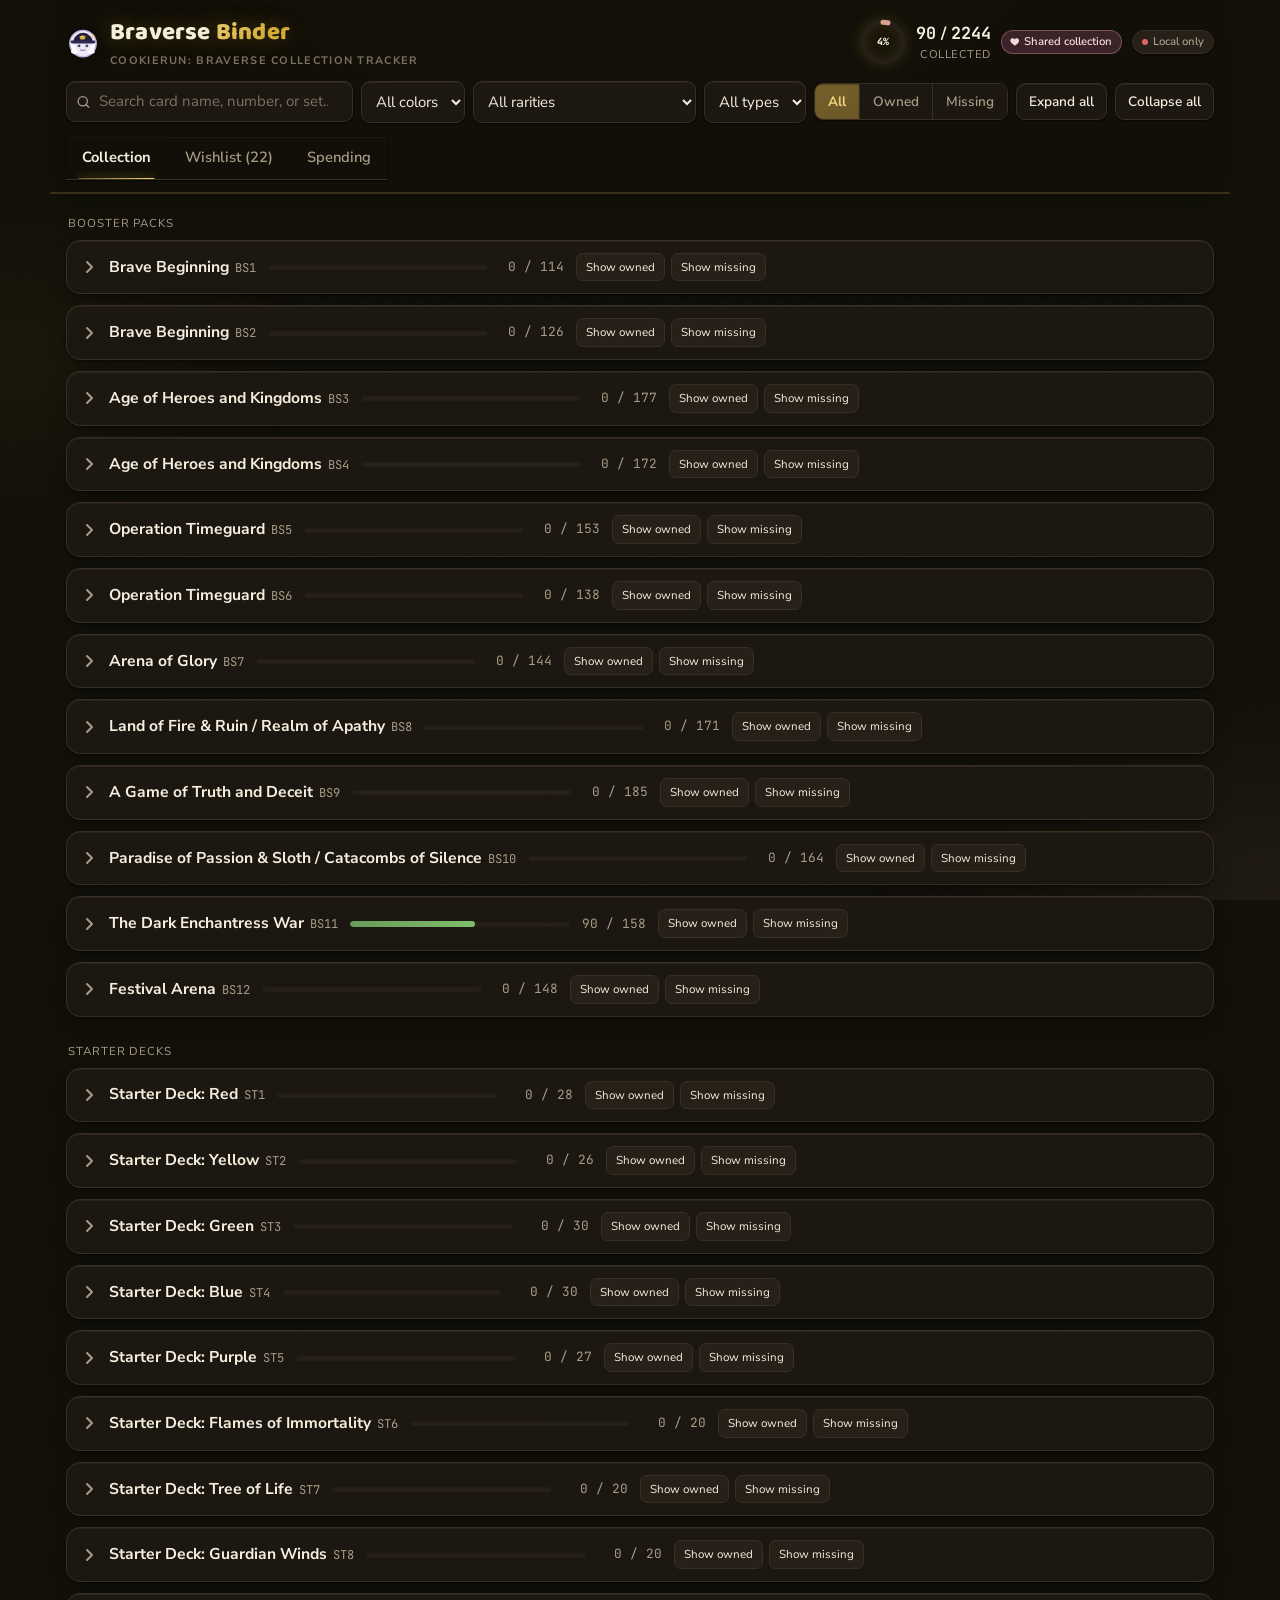
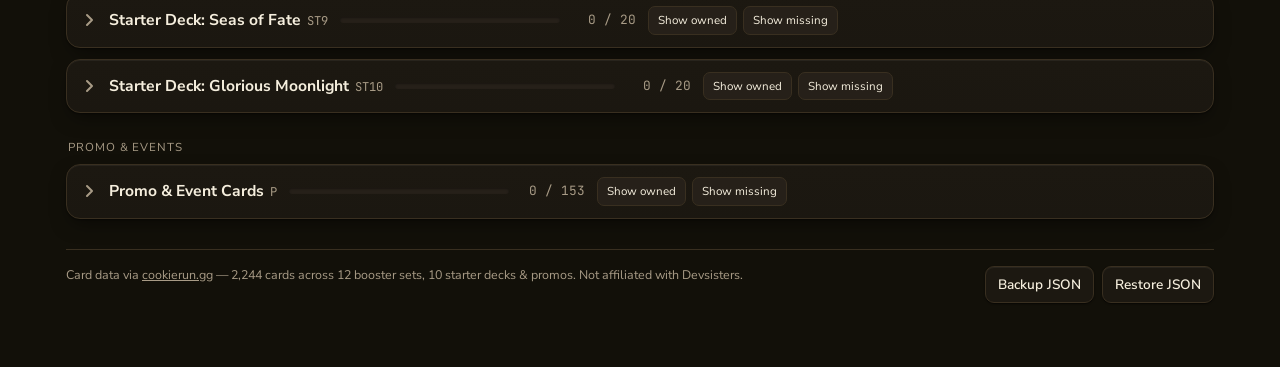
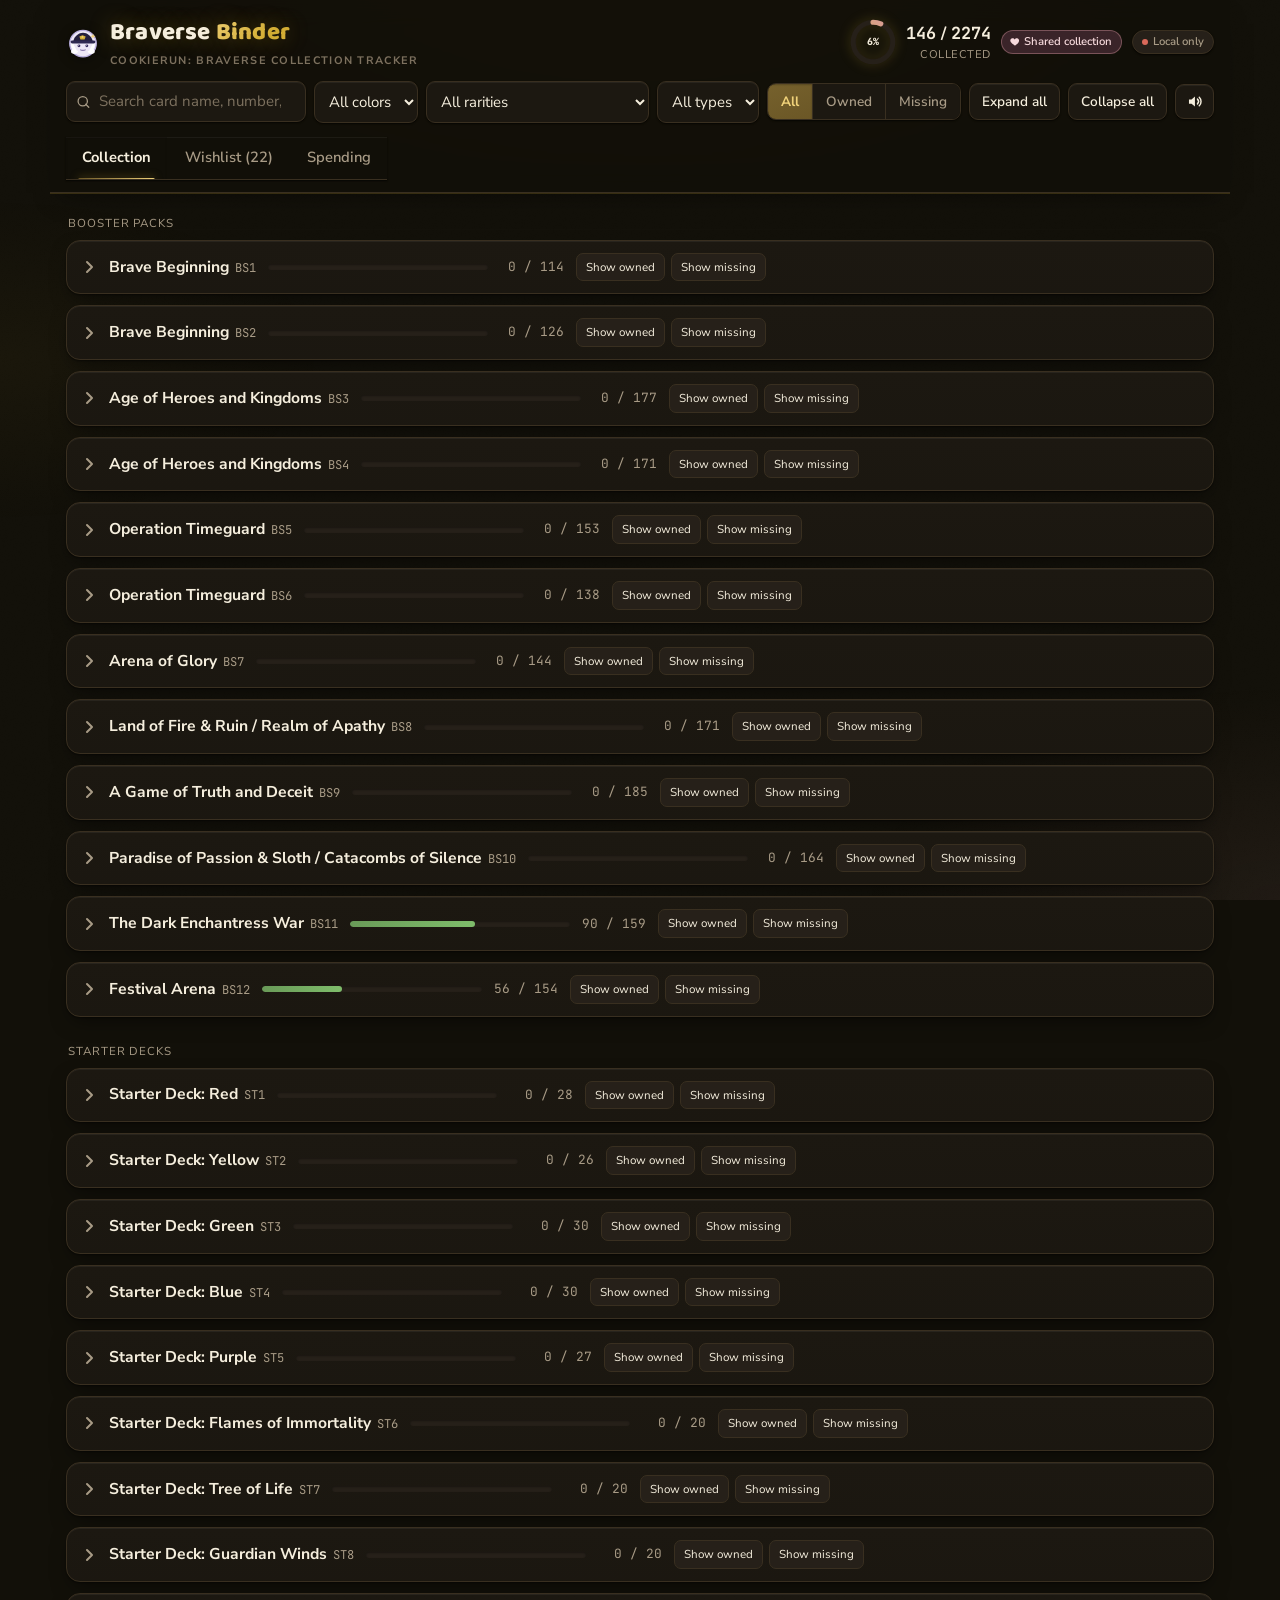
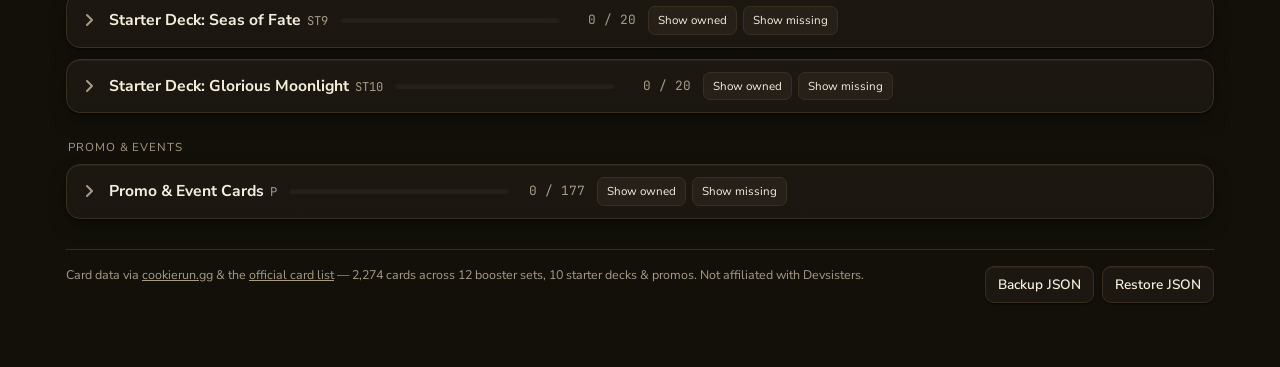
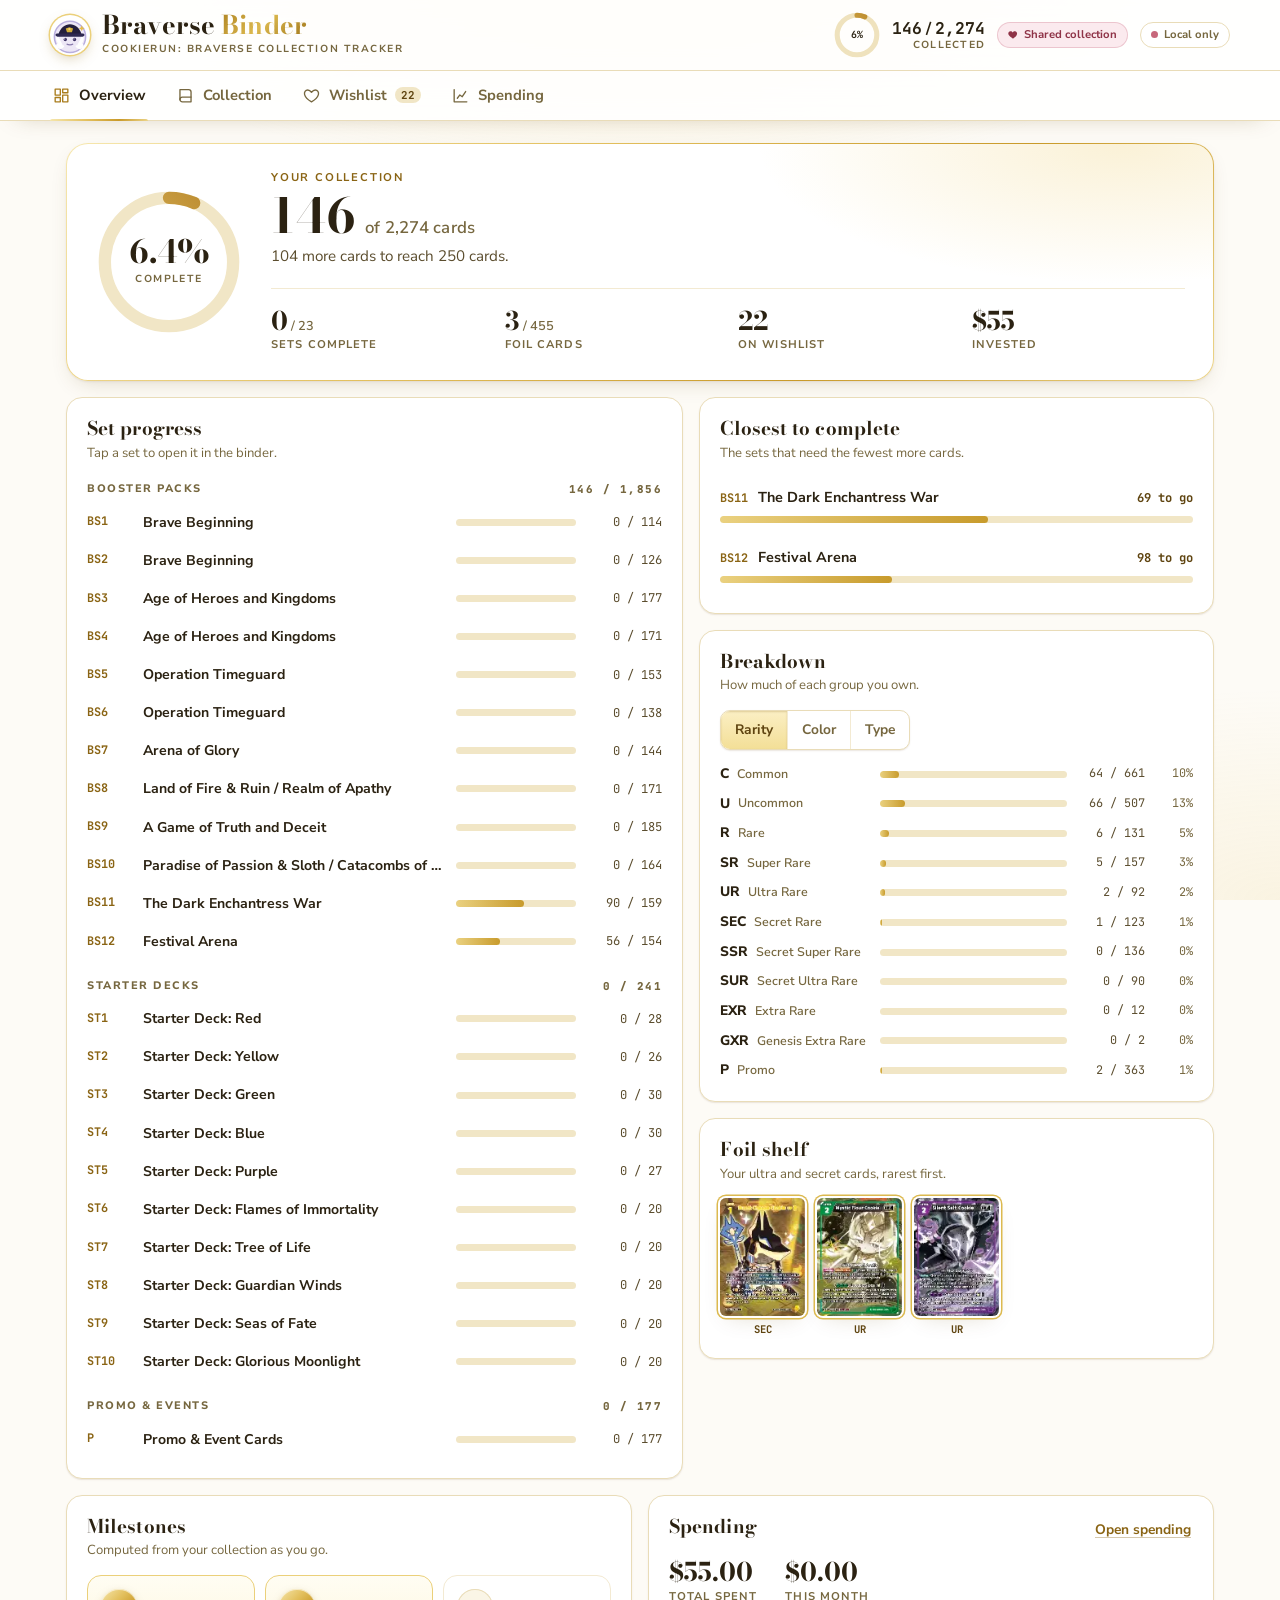
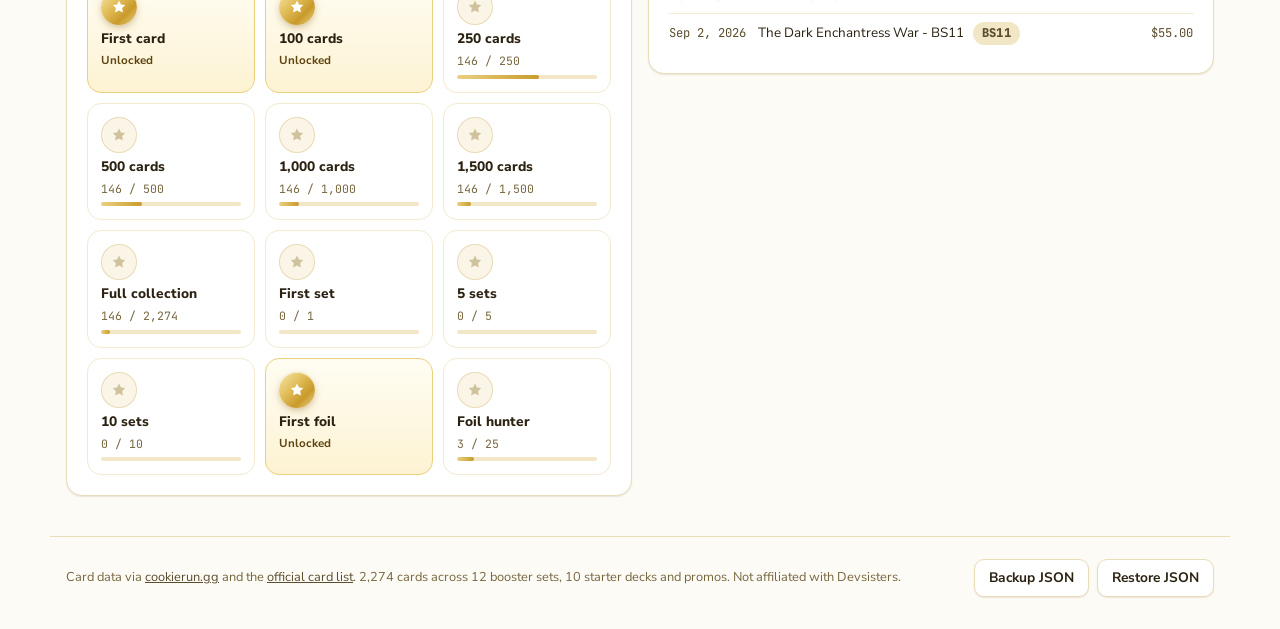
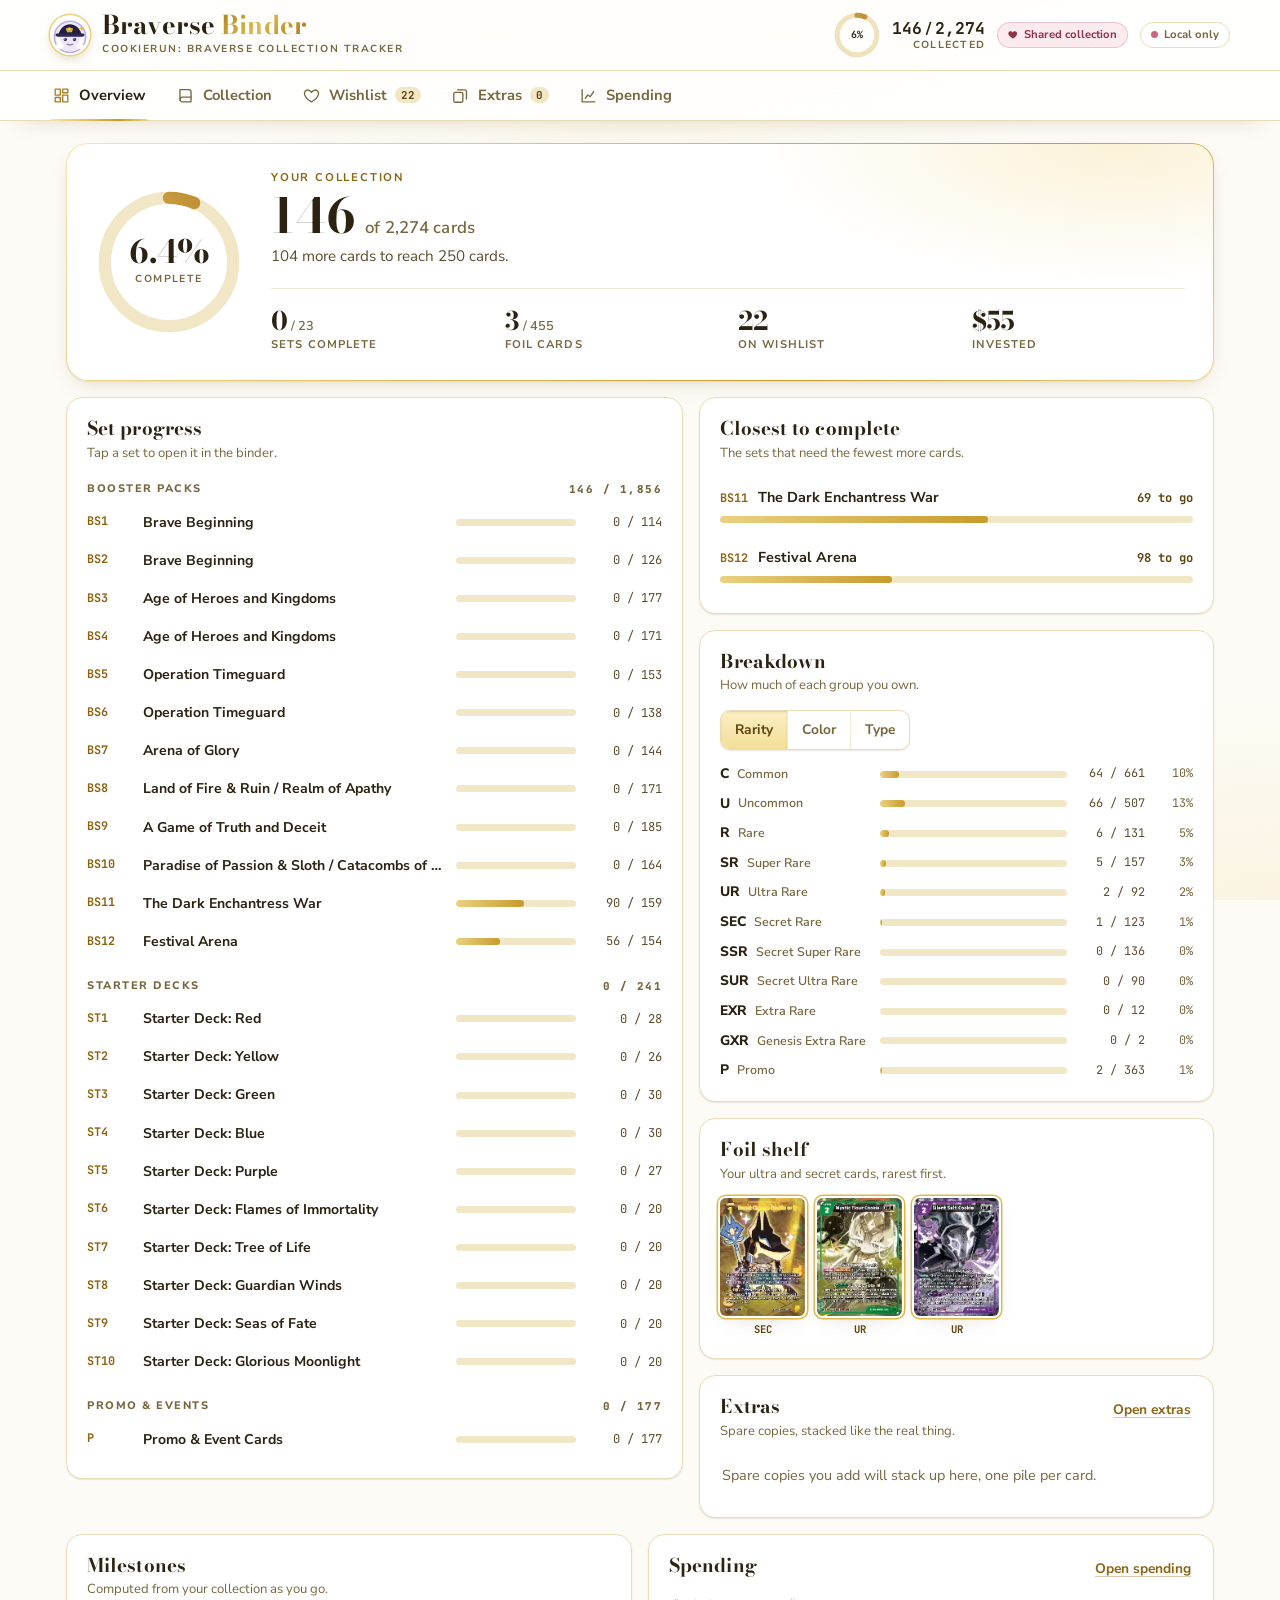
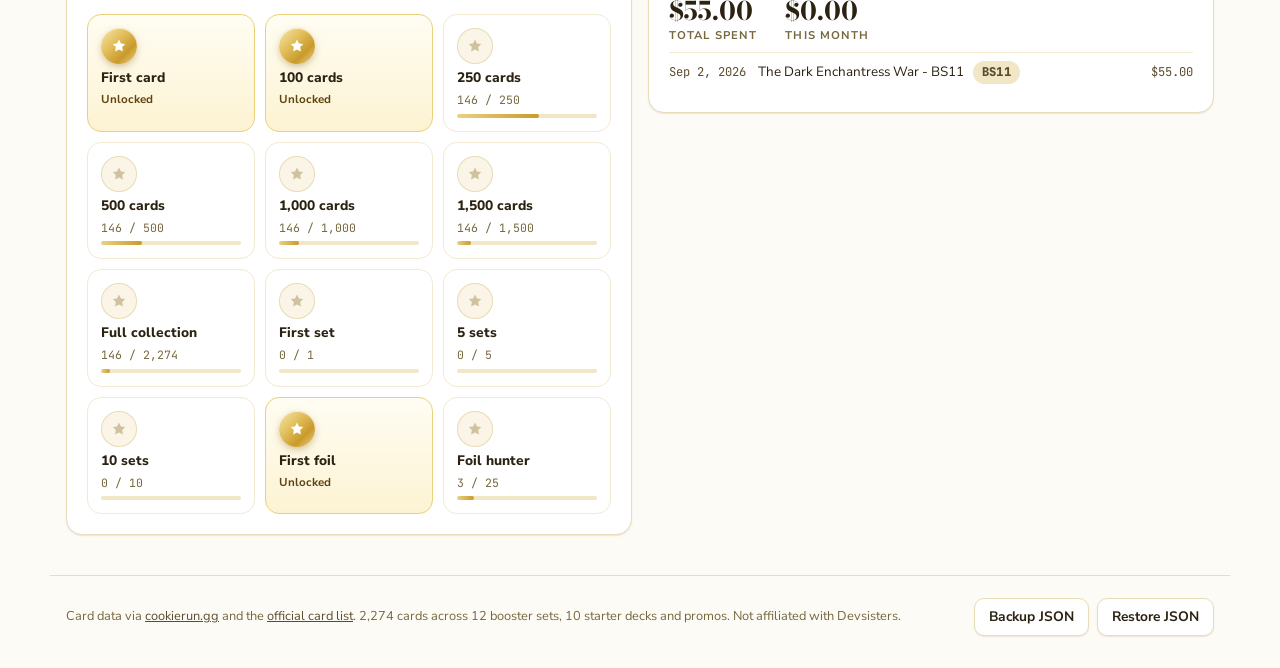
